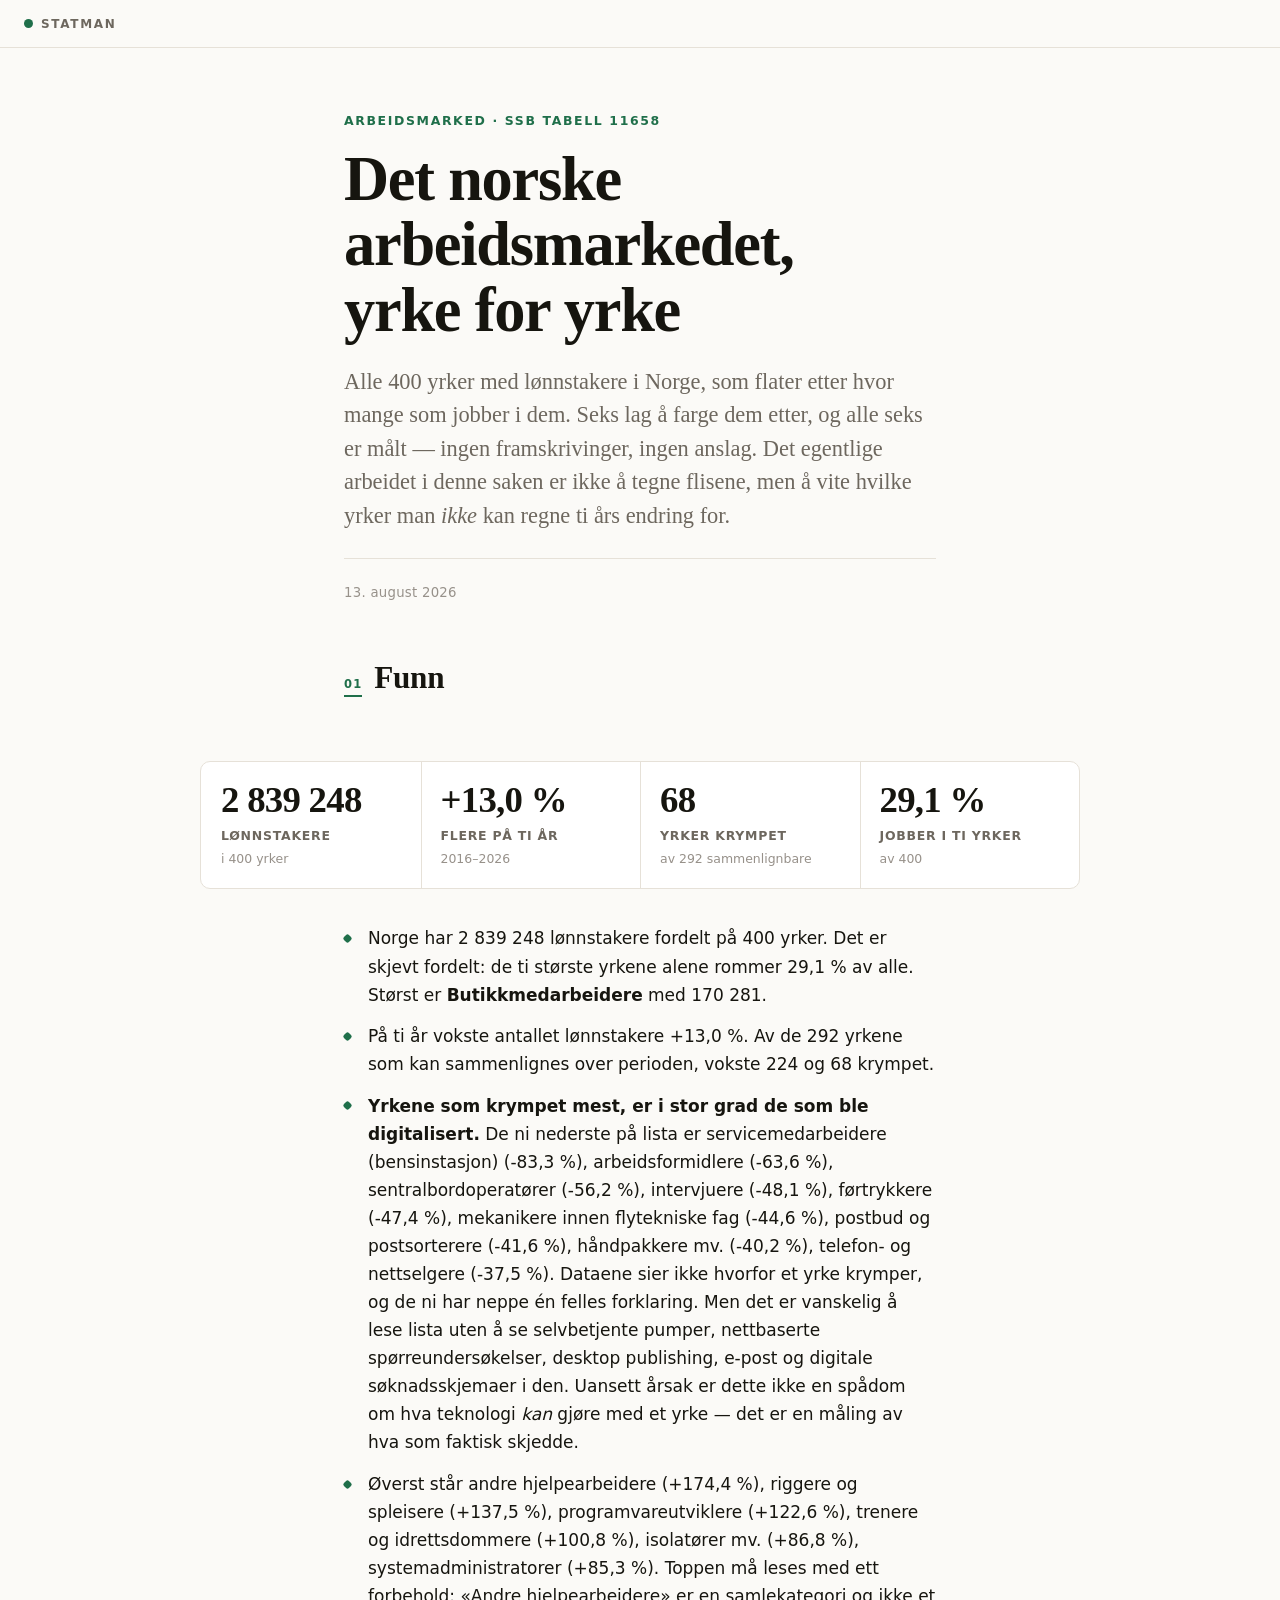
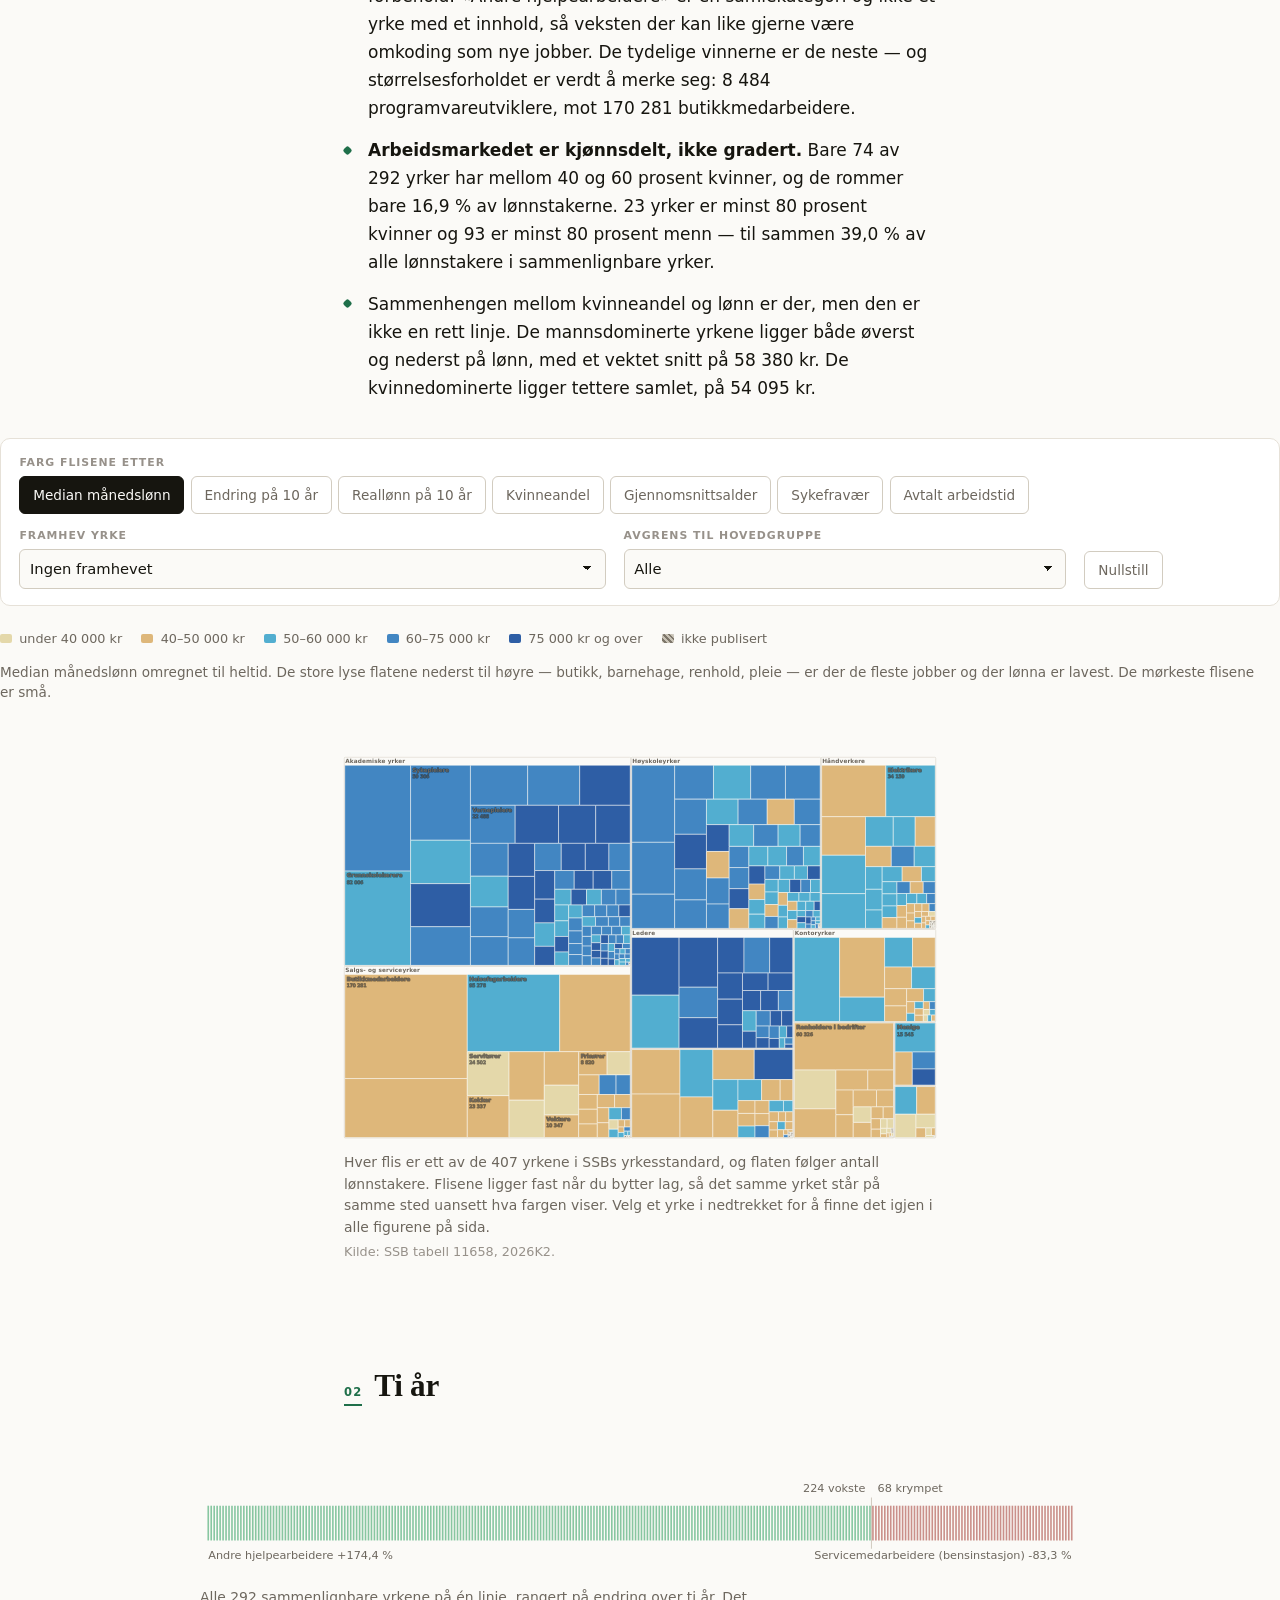
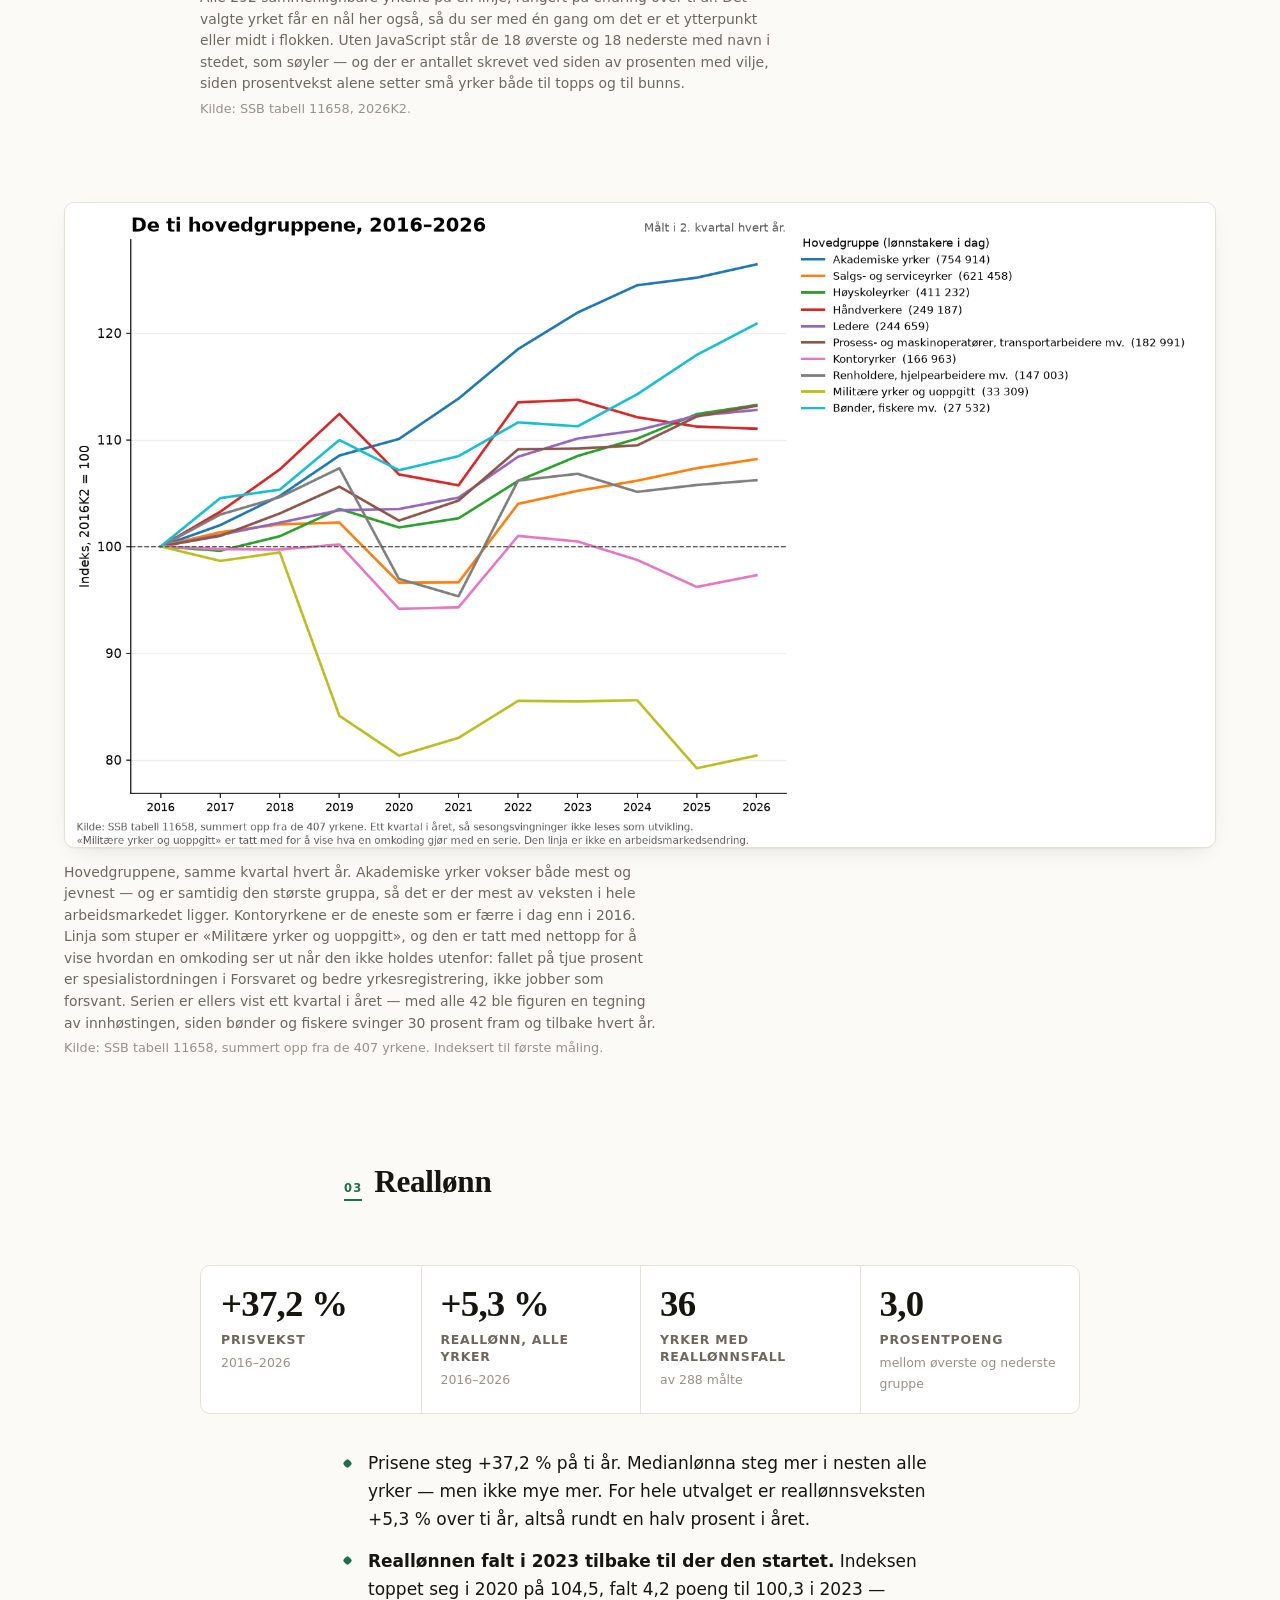
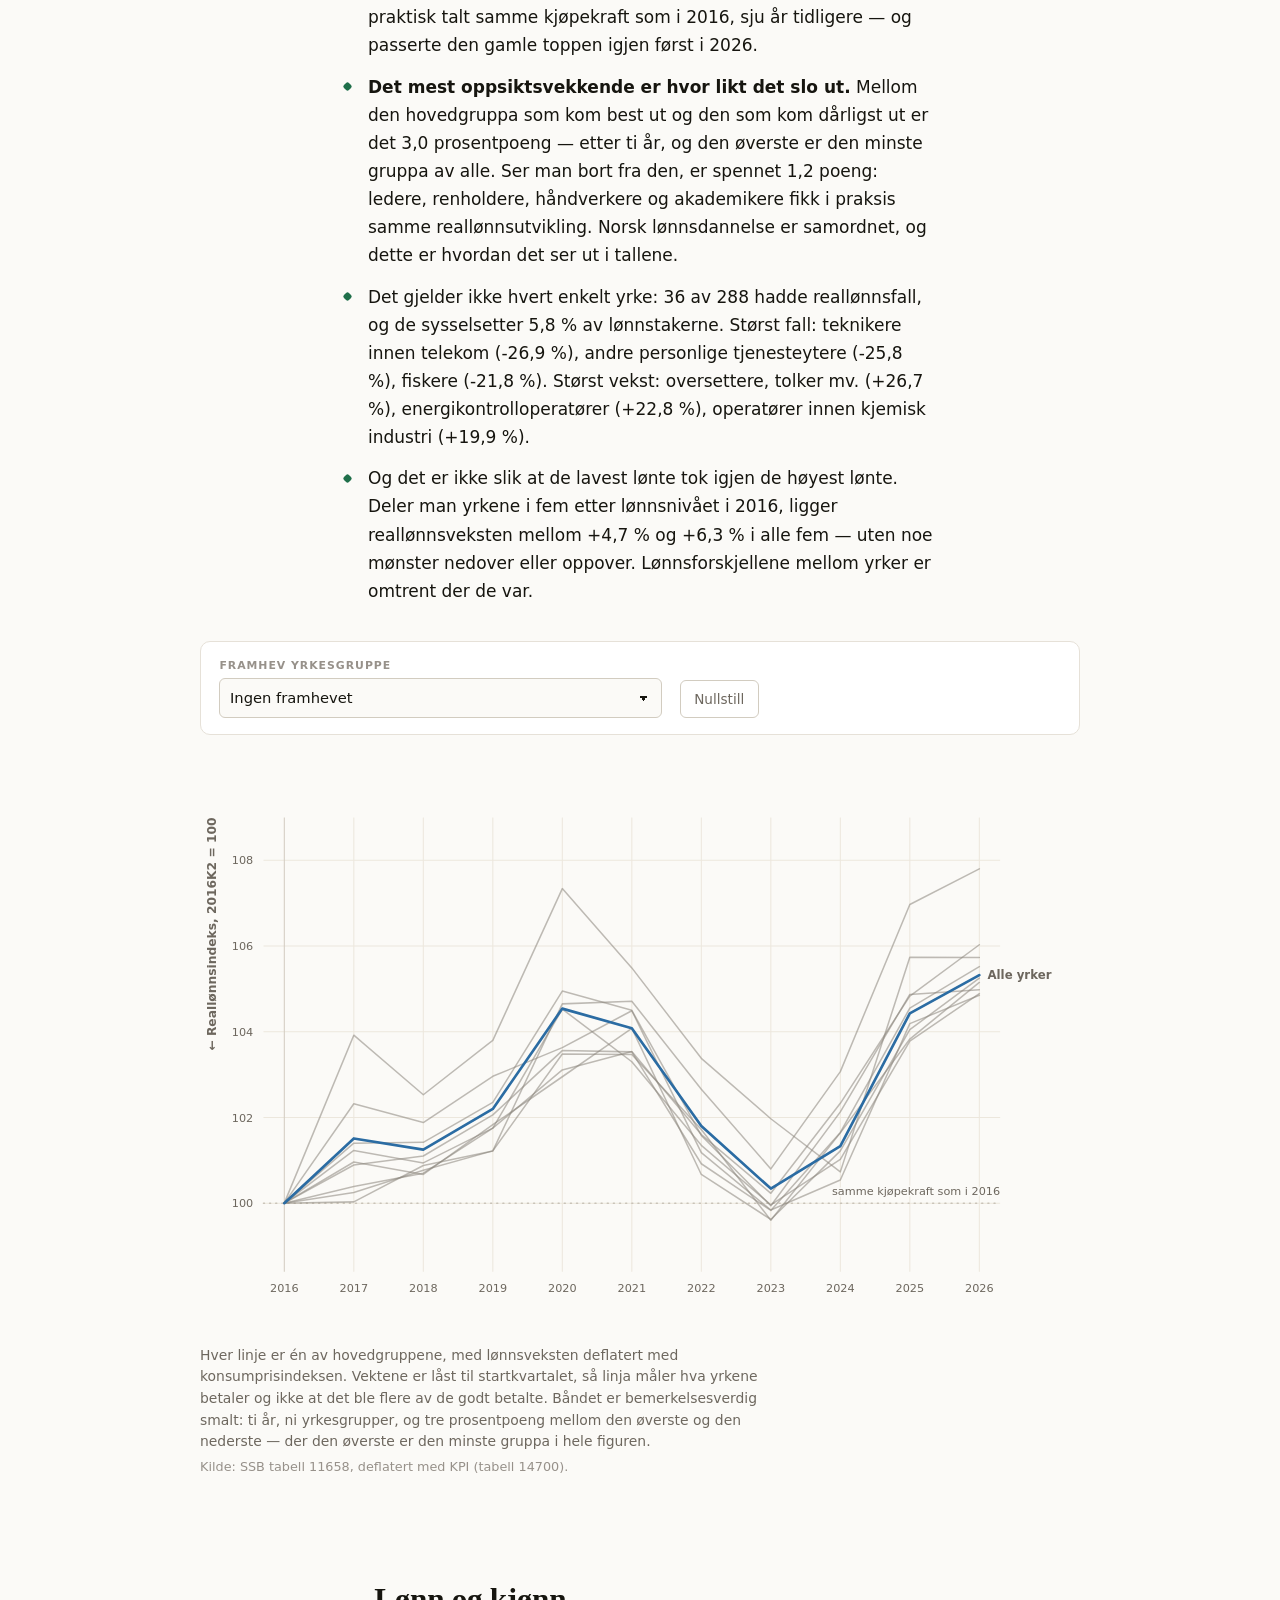
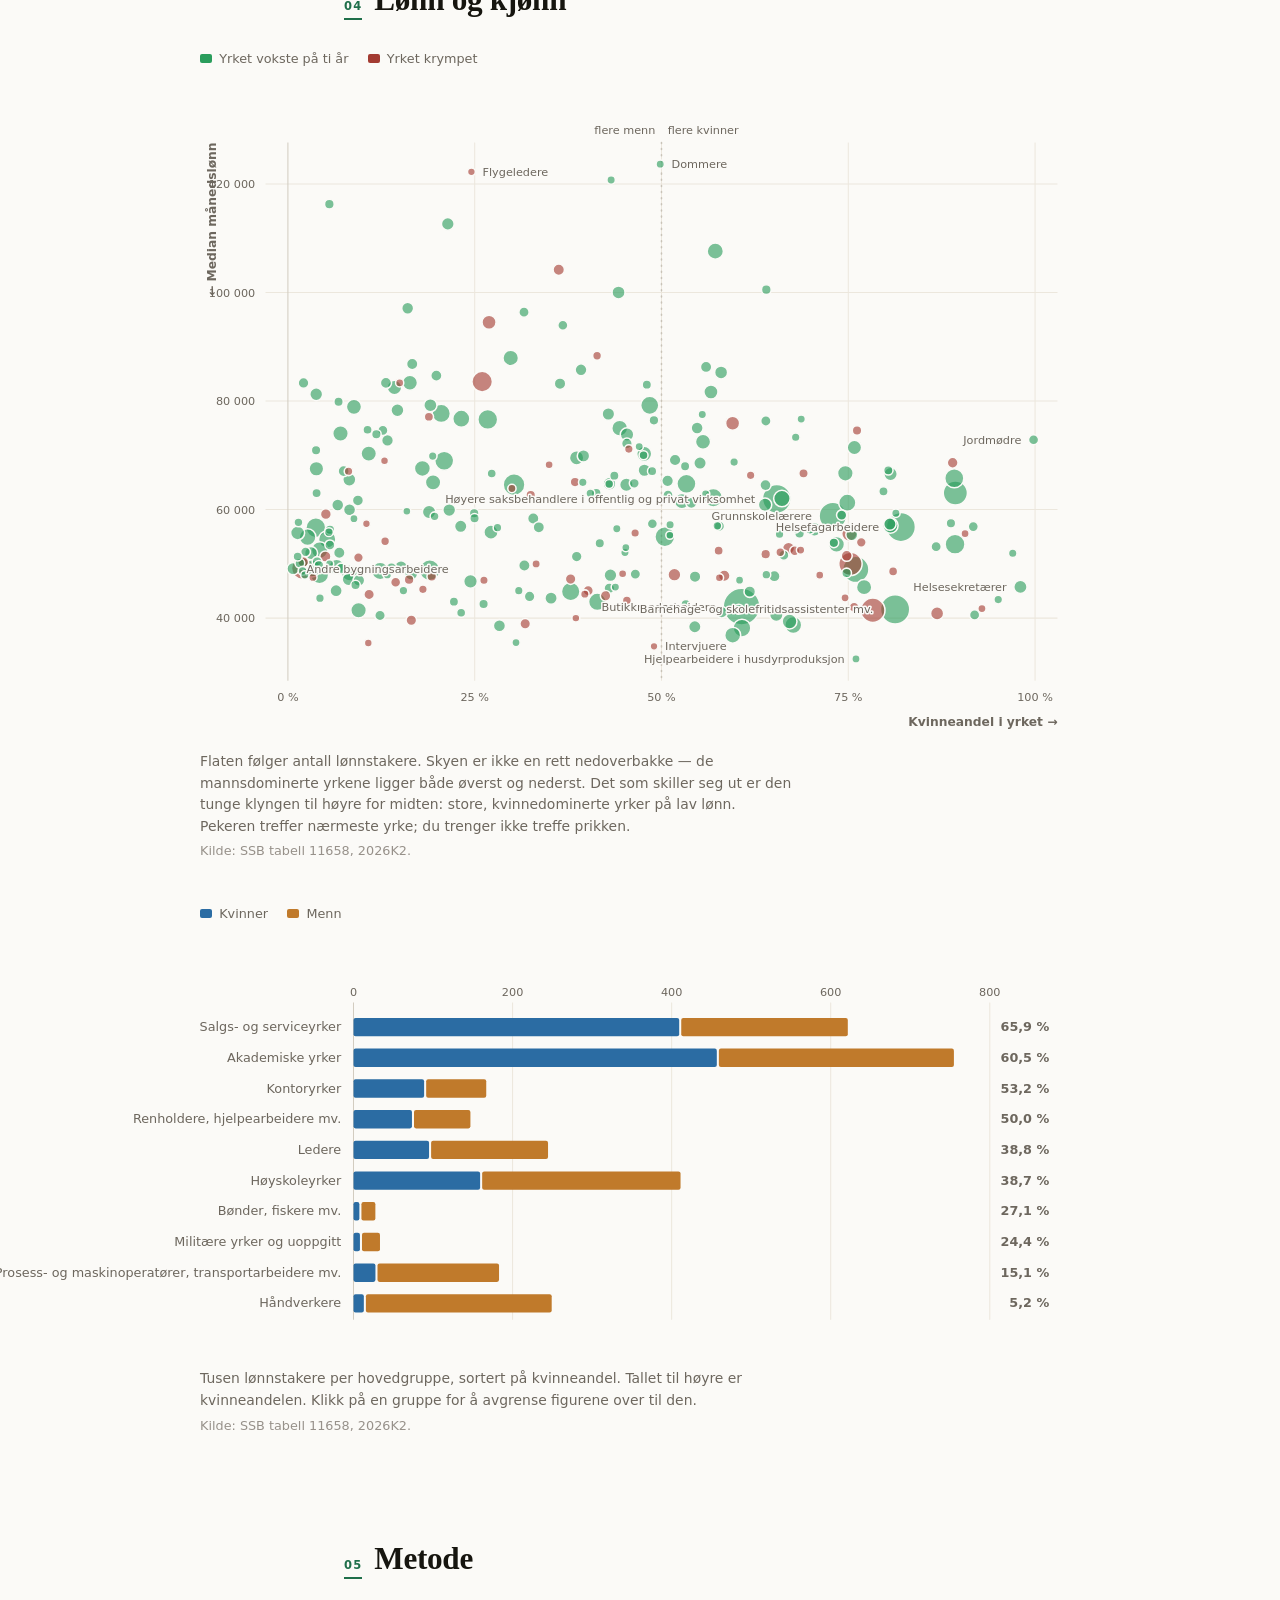
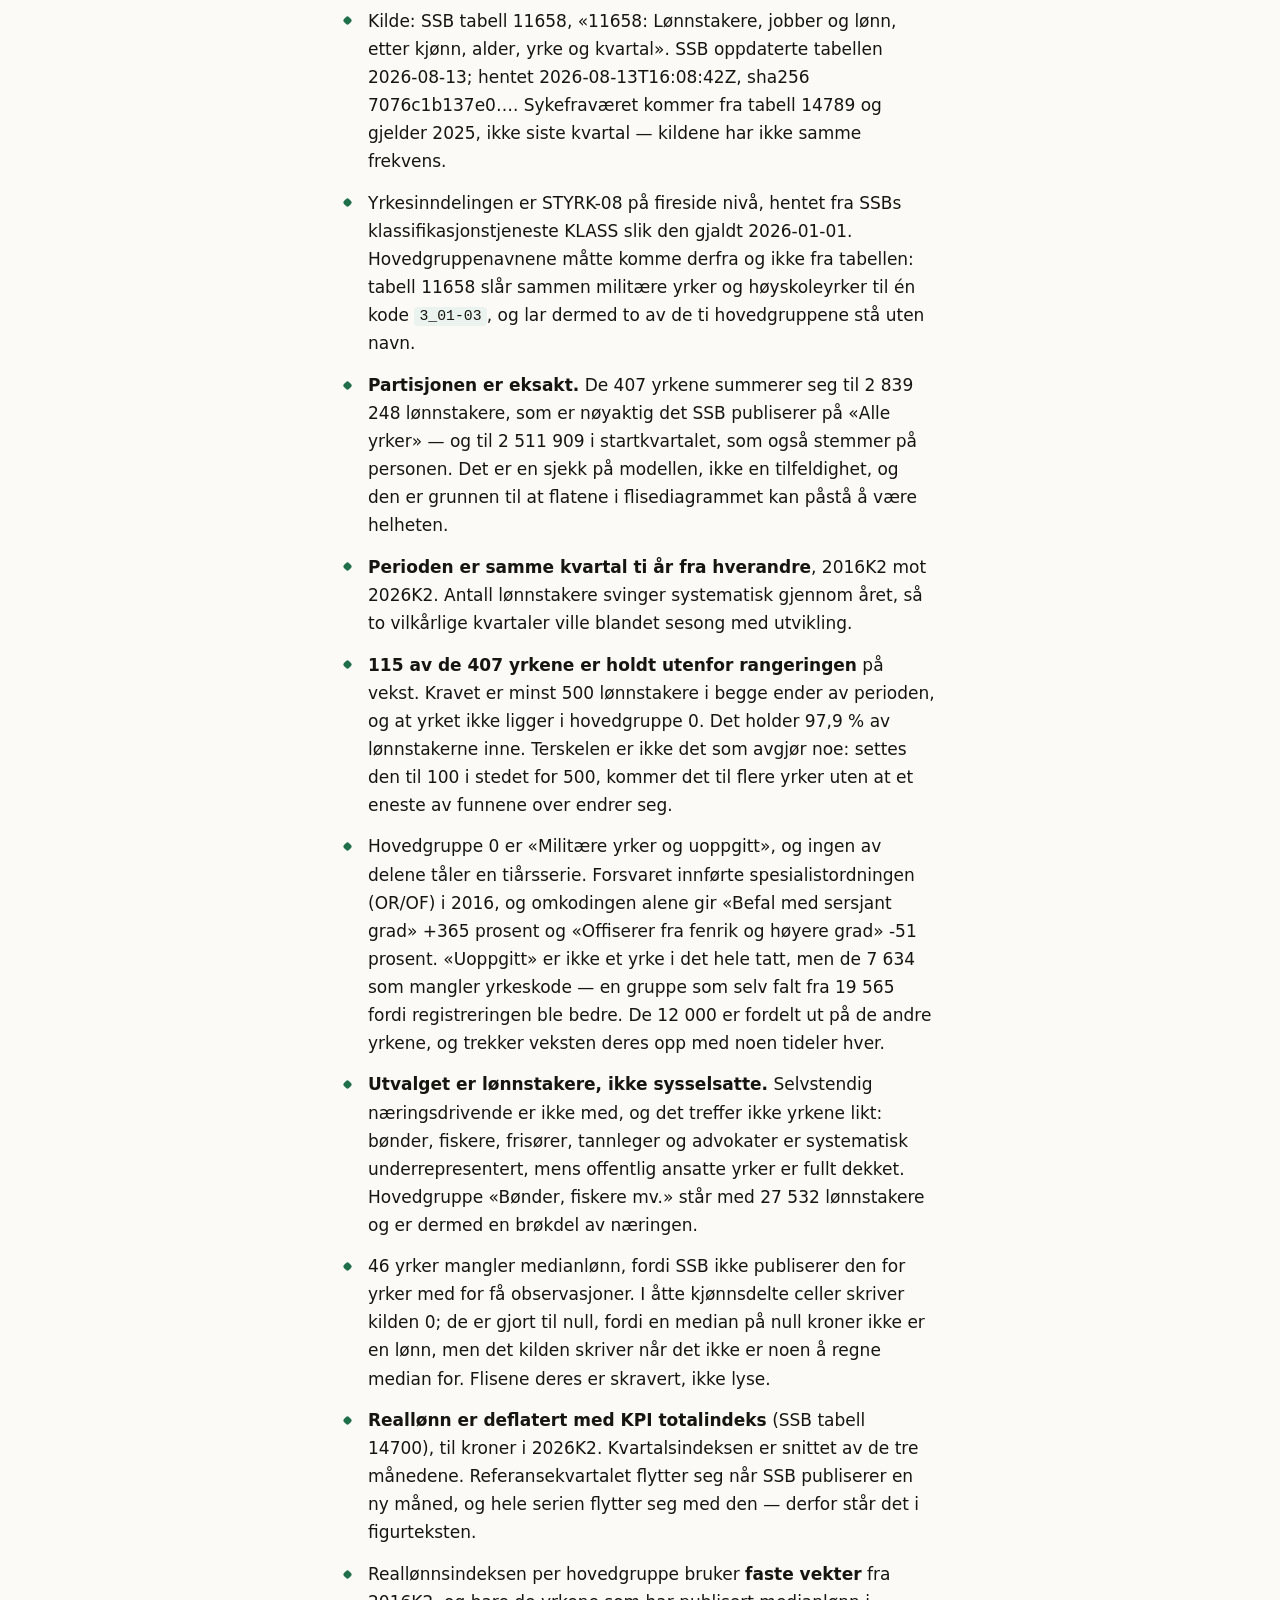
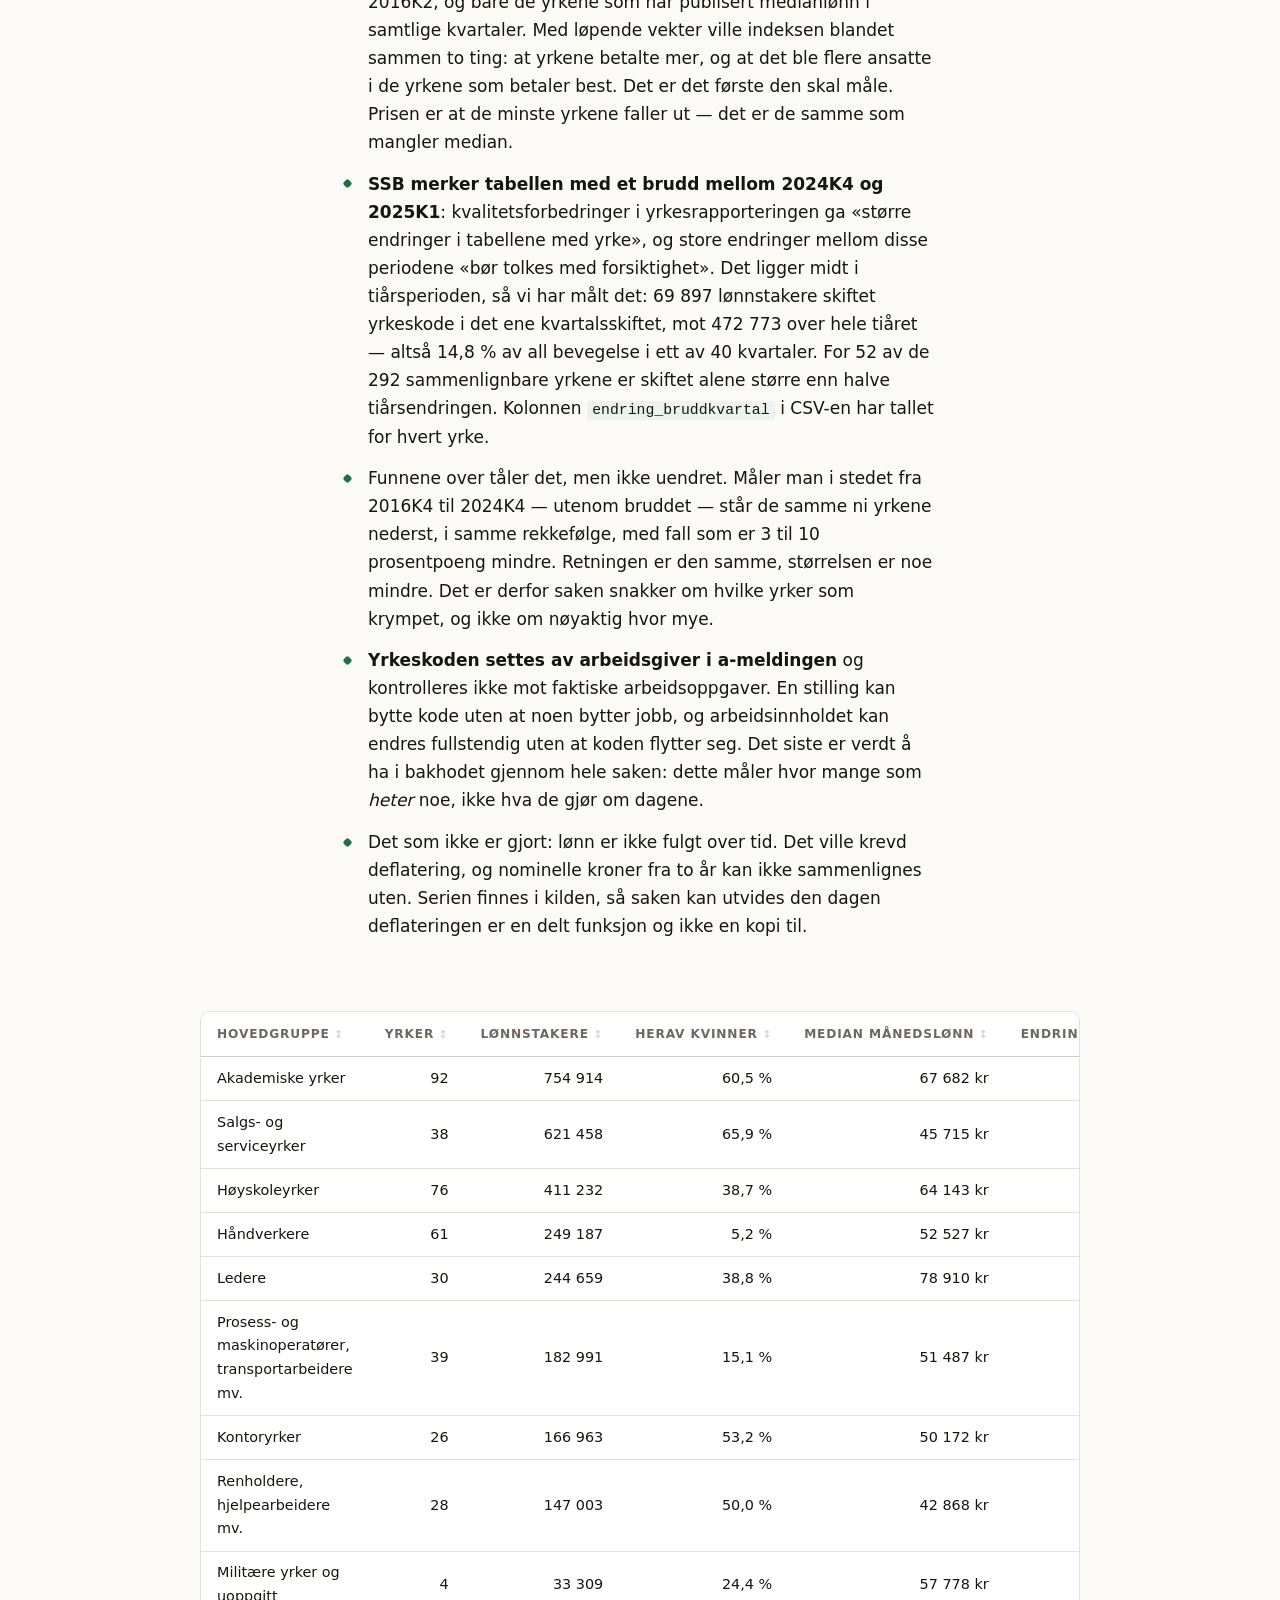
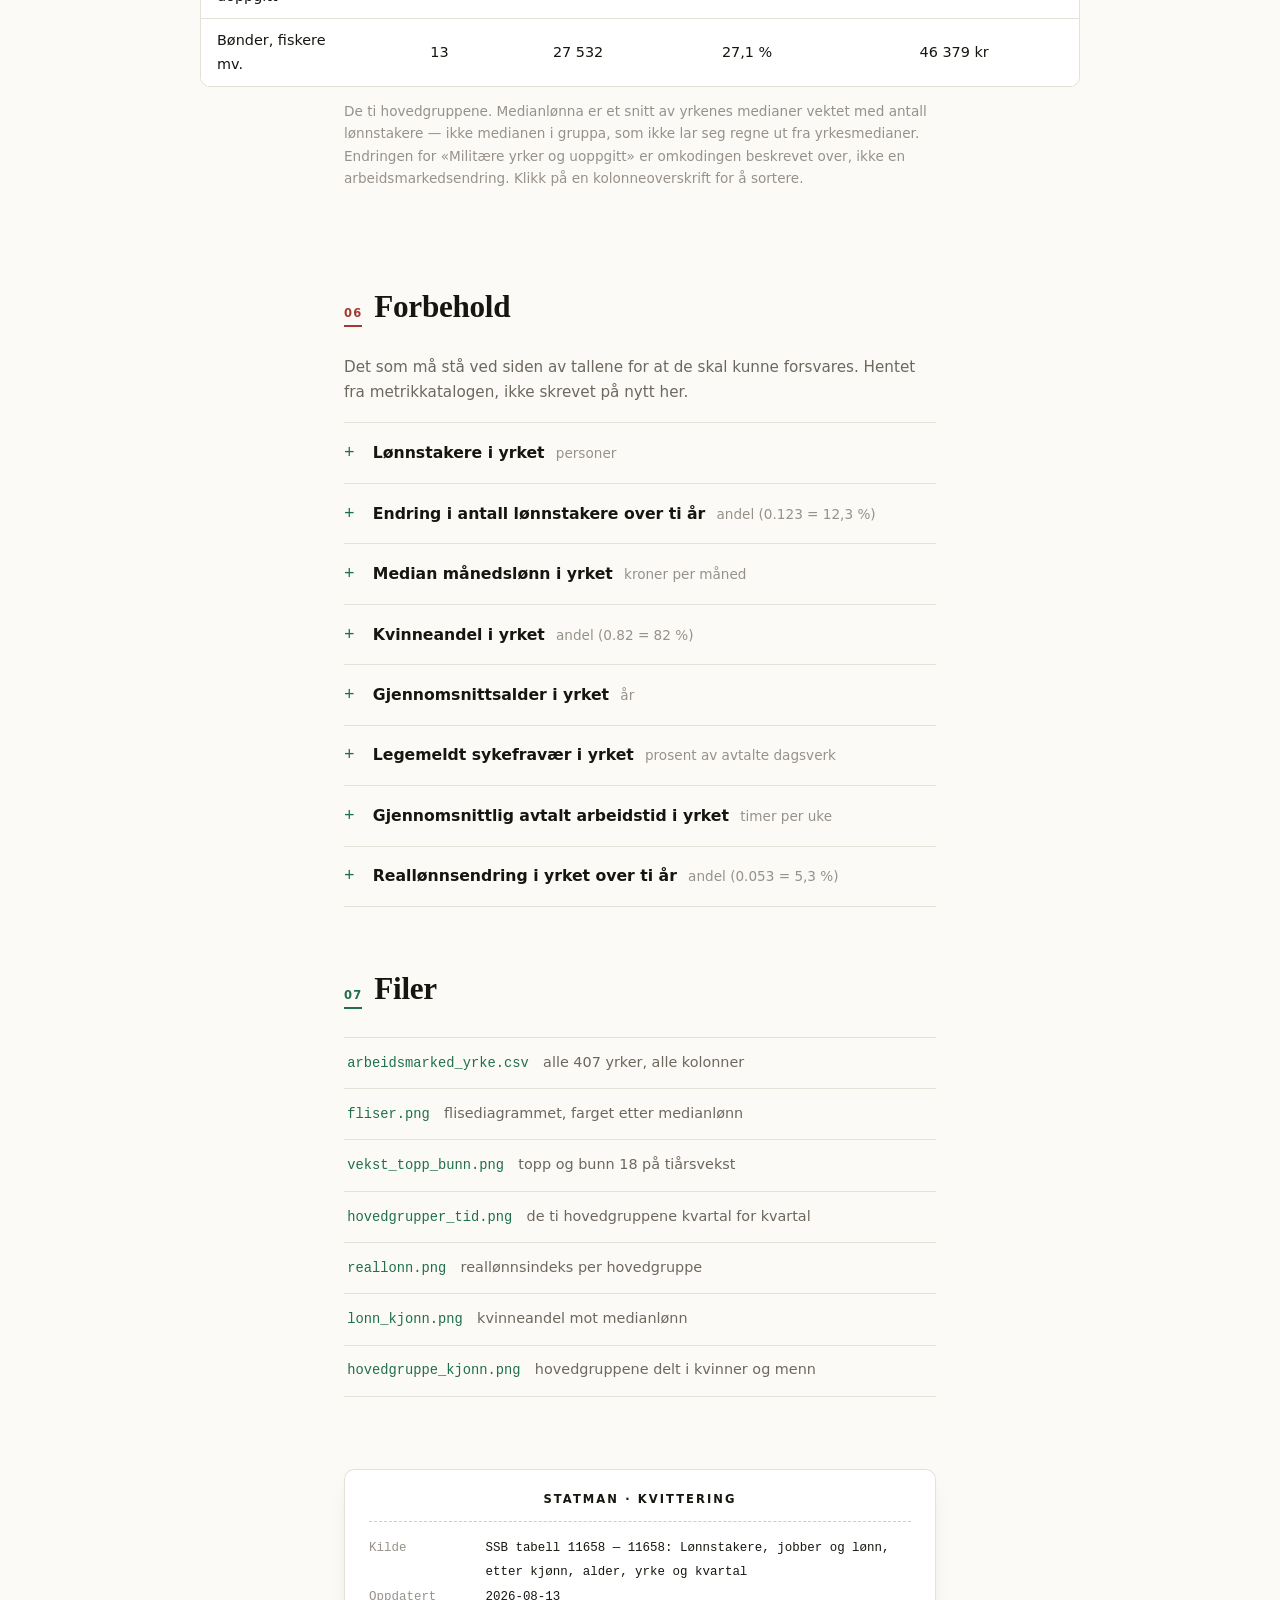
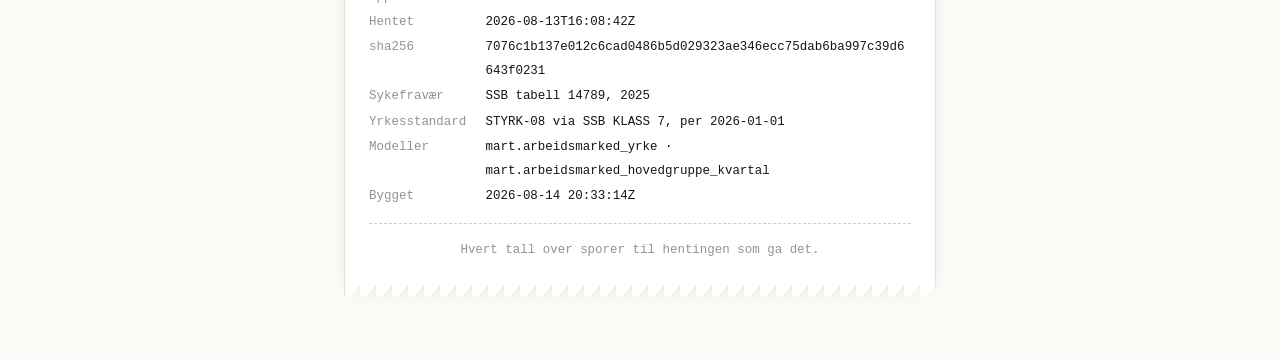
==== docs/arbeidsmarked_yrke/index.html @ ff5c8d3e "Reallønn per yrke: KPI-deflator, linjediagram og et sjuende fargelag Utvider arbeidsmarkedssaken med" ====
<!doctype html>
<html lang="nb">
<head>
<meta charset="utf-8">
<meta name="viewport" content="width=device-width, initial-scale=1">
<title>Det norske arbeidsmarkedet, yrke for yrke</title>
<meta name="description" content="Alle 400 yrker med lønnstakere i Norge, som flater etter hvor mange som jobber i dem. Seks lag å farge dem etter, og alle seks er målt — ingen framskrivinger, ingen anslag. Det egentlige arbeidet i denne saken er ikke å tegne flisene, men å vite hvilke yrker man *ikke* kan regne ti års endring for.">
<meta name="generator" content="statman">
<meta name="color-scheme" content="light dark">
<link rel="icon" href="data:image/svg+xml,%3Csvg%20xmlns='http://www.w3.org/2000/svg'%20viewBox='0%200%2032%2032'%3E%3Crect%20width='32'%20height='32'%20rx='7'%20fill='%231f6f4a'/%3E%3Crect%20x='8'%20y='17'%20width='4'%20height='8'%20fill='%23fbfaf7'/%3E%3Crect%20x='14'%20y='11'%20width='4'%20height='14'%20fill='%23fbfaf7'/%3E%3Crect%20x='20'%20y='7'%20width='4'%20height='18'%20fill='%23fbfaf7'/%3E%3C/svg%3E">
<style>
/* Statman — publiseringslaget.
   Redaksjonelt og stramt. Ett tekstspenn, én aksentfarge, mye luft.
   Lekenheten ligger i det som ikke er nødvendig for å lese: kvitteringen,
   nøkkeltallene som teller opp, figurene som glir inn. Aldri i noe som
   flytter på et tall eller skjuler et forbehold. */

:root {
  color-scheme: light dark;

  --papir: #fbfaf7;
  --flate: #ffffff;
  --blekk: #16150f;
  --dempet: #6d675e;
  --svak: #97918a;
  --strek: #e6e1d8;
  --strek-mork: #d2ccc0;
  --aksent: #1f6f4a;
  --aksent-flate: #eaf3ee;
  --fall: #a33b32;
  --skygge: 0 1px 2px rgb(22 21 15 / 0.04), 0 8px 24px -12px rgb(22 21 15 / 0.16);

  --serif: ui-serif, "Iowan Old Style", "Palatino Linotype", Palatino, Georgia, serif;
  --sans: ui-sans-serif, system-ui, -apple-system, "Segoe UI", Roboto, Helvetica, sans-serif;
  --mono: ui-monospace, "SF Mono", SFMono-Regular, "JetBrains Mono", Menlo, Consolas, monospace;

  --spenn: 37rem;
  --kant: 1.5rem;
  --runding: 10px;
}

@media (prefers-color-scheme: dark) {
  :root {
    --papir: #100f0d;
    --flate: #191814;
    --blekk: #eae6dd;
    --dempet: #9d968a;
    --svak: #7a7368;
    --strek: #2b2924;
    --strek-mork: #3a3730;
    --aksent: #6cc294;
    --aksent-flate: #16241d;
    --fall: #e08a80;
    --skygge: 0 1px 2px rgb(0 0 0 / 0.4), 0 8px 24px -12px rgb(0 0 0 / 0.7);
  }
}

*, *::before, *::after { box-sizing: border-box; }

html { -webkit-text-size-adjust: 100%; scroll-behavior: smooth; }
@media (prefers-reduced-motion: reduce) { html { scroll-behavior: auto; } }

body {
  margin: 0;
  background: var(--papir);
  color: var(--blekk);
  font-family: var(--sans);
  font-size: 1.0625rem;
  line-height: 1.65;
  font-synthesis-weight: none;
  -webkit-font-smoothing: antialiased;
  text-rendering: optimizeLegibility;
}

::selection { background: var(--aksent); color: var(--papir); }

a { color: inherit; text-decoration-color: var(--strek-mork); text-underline-offset: 3px; }
a:hover { text-decoration-color: var(--aksent); }

/* -------------------------------------------------------------- rammeverk */
.fremdrift {
  position: fixed; inset: 0 auto auto 0;
  height: 2px; width: 0;
  background: var(--aksent);
  z-index: 9;
  transition: width 80ms linear;
}
@media print { .fremdrift { display: none; } }

.ark {
  display: grid;
  grid-template-columns:
    [full-start] minmax(var(--kant), 1fr)
    [wide-start] minmax(0, 9rem)
    [text-start] min(var(--spenn), 100% - var(--kant) * 2) [text-end]
    minmax(0, 9rem) [wide-end]
    minmax(var(--kant), 1fr) [full-end];
  padding-bottom: 5rem;
  counter-reset: seksjon;
}
.ark > * { grid-column: text; }

/* Seksjonene arver kolonnene fra arket, så en figur eller en tabell inne i
   en seksjon kan bryte ut av tekstspennet. Uten subgrid ville hver seksjon
   vært en boks som klemte alt inn i teksten igjen. Faller pent tilbake:
   uten støtte blir alt stående i tekstspennet. */
@supports (grid-template-columns: subgrid) {
  .ark > section {
    grid-column: full;
    display: grid;
    grid-template-columns: subgrid;
  }
  .ark > section > * { grid-column: text; }
  .ark > section > .noekkeltall,
  .ark > section > .tabell-hylse,
  .ark > section > .figur.bred { grid-column: wide; }
  .ark > section > .figur.full { grid-column: full; }
}

/* ------------------------------------------------------------------- topp */
.merke {
  grid-column: full;
  display: flex; align-items: center; gap: 0.5rem;
  padding: 1.1rem var(--kant);
  font: 600 0.75rem/1 var(--sans);
  letter-spacing: 0.14em; text-transform: uppercase;
  color: var(--dempet);
  border-bottom: 1px solid var(--strek);
  margin-bottom: 4rem;
}
.merke a { text-decoration: none; }
.merke a:hover { color: var(--aksent); }
.merke .frø {
  width: 9px; height: 9px; border-radius: 50%;
  background: var(--aksent);
  box-shadow: 0 0 0 0 color-mix(in oklab, var(--aksent) 55%, transparent);
  animation: puls 3.2s ease-out infinite;
}
@keyframes puls {
  0%   { box-shadow: 0 0 0 0 color-mix(in oklab, var(--aksent) 55%, transparent); }
  70%  { box-shadow: 0 0 0 9px color-mix(in oklab, var(--aksent) 0%, transparent); }
  100% { box-shadow: 0 0 0 0 color-mix(in oklab, var(--aksent) 0%, transparent); }
}

.stikk {
  margin: 0 0 1rem;
  font: 600 0.78rem/1.4 var(--sans);
  letter-spacing: 0.13em; text-transform: uppercase;
  color: var(--aksent);
}

h1 {
  margin: 0;
  font-family: var(--serif);
  font-size: clamp(2.3rem, 1.3rem + 3.6vw, 3.9rem);
  font-weight: 600;
  line-height: 1.05;
  letter-spacing: -0.02em;
  text-wrap: balance;
}

.ingress {
  margin: 1.4rem 0 0;
  font-family: var(--serif);
  font-size: clamp(1.15rem, 1rem + 0.6vw, 1.4rem);
  line-height: 1.5;
  color: var(--dempet);
  text-wrap: pretty;
}

.datolinje {
  margin: 1.6rem 0 0;
  padding-top: 1.4rem;
  border-top: 1px solid var(--strek);
  font-size: 0.83rem;
  color: var(--svak);
  letter-spacing: 0.02em;
}

/* --------------------------------------------------------------- seksjoner */
section { margin-top: 3.5rem; }
section:first-of-type { margin-top: 3rem; }

h2 {
  counter-increment: seksjon;
  display: flex; align-items: baseline; gap: 0.75rem;
  margin: 0 0 1.4rem;
  font-family: var(--serif);
  font-size: clamp(1.5rem, 1.2rem + 1vw, 1.95rem);
  font-weight: 600;
  letter-spacing: -0.01em;
  scroll-margin-top: 2rem;
}
h2::before {
  content: counter(seksjon, decimal-leading-zero);
  flex: none;
  font: 600 0.72rem/1.9 var(--sans);
  letter-spacing: 0.1em;
  color: var(--aksent);
  border-bottom: 2px solid var(--aksent);
}

p { margin: 0 0 1.1rem; text-wrap: pretty; }
strong { font-weight: 650; }
code {
  font-family: var(--mono);
  font-size: 0.87em;
  background: var(--aksent-flate);
  padding: 0.1em 0.35em;
  border-radius: 4px;
}

/* --------------------------------------------------------------- funnliste */
.funn { margin: 0 0 1.4rem; padding: 0; list-style: none; }
.funn li {
  position: relative;
  padding: 0 0 0 1.5rem;
  margin-bottom: 0.85rem;
}
.funn li::before {
  content: "";
  position: absolute; left: 0; top: 0.62em;
  width: 7px; height: 7px;
  border-radius: 2px;
  background: var(--aksent);
  transform: rotate(45deg);
  transition: transform 220ms ease;
}
.funn li:hover::before { transform: rotate(135deg) scale(1.15); }

/* -------------------------------------------------------------- nøkkeltall */
.noekkeltall {
  display: grid;
  grid-template-columns: repeat(auto-fit, minmax(min(100%, 9.5rem), 1fr));
  margin: 2.2rem 0;
  background: var(--flate);
  border: 1px solid var(--strek);
  border-radius: var(--runding);
  overflow: hidden;
}
/* Skillelinjene ligger på cellene, ikke i mellomrommet mellom dem. Det
   koster negative marginer, men et rutenett som ikke går opp får da tomrom
   i kortfargen i stedet for en grå flekk. */
.noekkeltall div {
  padding: 1.15rem 1.25rem;
  margin: 0 -1px -1px 0;
  border-right: 1px solid var(--strek);
  border-bottom: 1px solid var(--strek);
}
.noekkeltall .tall {
  display: block;
  font-family: var(--serif);
  font-size: clamp(1.7rem, 1.4rem + 1.2vw, 2.3rem);
  font-weight: 600;
  line-height: 1.1;
  letter-spacing: -0.02em;
  font-variant-numeric: tabular-nums;
}
.noekkeltall .etikett {
  display: block;
  margin-top: 0.45rem;
  font-size: 0.78rem;
  line-height: 1.35;
  letter-spacing: 0.06em;
  text-transform: uppercase;
  color: var(--dempet);
}
.noekkeltall .merknad {
  display: block;
  margin-top: 0.3rem;
  font-size: 0.78rem;
  color: var(--svak);
}

/* ------------------------------------------------------------------ figurer */
.figur { margin: 2.6rem 0; }
.figur.full { max-width: 72rem; margin-inline: auto; }
.figur a { display: block; text-decoration: none; }
.figur img {
  display: block; width: 100%; height: auto;
  border: 1px solid var(--strek);
  border-radius: var(--runding);
  background: #fff;
  box-shadow: var(--skygge);
  transition: transform 260ms cubic-bezier(.2,.7,.3,1), box-shadow 260ms ease;
}
.figur a:hover img { transform: translateY(-3px); box-shadow: 0 1px 2px rgb(22 21 15 / .05), 0 20px 44px -20px rgb(22 21 15 / .3); }
.figur figcaption {
  margin-top: 0.85rem;
  font-size: 0.87rem;
  line-height: 1.55;
  color: var(--dempet);
  max-width: var(--spenn);
}
.figur .kilde { display: block; margin-top: 0.25rem; color: var(--svak); font-size: 0.8rem; }

/* Glir inn ved scroll. Slås av av .rolig, som JS setter når brukeren har
   bedt om mindre bevegelse. */
body:not(.rolig) .avslor {
  opacity: 0;
  transform: translateY(14px);
}
body:not(.rolig) .avslor.synlig {
  opacity: 1;
  transform: none;
  transition: opacity 620ms ease, transform 620ms cubic-bezier(.2,.7,.3,1);
}

/* ------------------------------------------------------------------ tabeller */
.tabell-hylse {
  margin: 2.2rem 0;
  overflow-x: auto;
  border: 1px solid var(--strek);
  border-radius: var(--runding);
  background: var(--flate);
}
table { width: 100%; border-collapse: collapse; font-size: 0.9rem; }
thead th {
  position: sticky; top: 0;
  background: var(--flate);
  border-bottom: 1px solid var(--strek-mork);
  padding: 0.75rem 1rem;
  text-align: left;
  font-weight: 600;
  font-size: 0.76rem;
  letter-spacing: 0.07em;
  text-transform: uppercase;
  color: var(--dempet);
  white-space: nowrap;
}
th.h {
  cursor: pointer;
  user-select: none;
  transition: color 160ms ease;
}
th.h:hover { color: var(--aksent); }
th.h::after {
  content: "↕";
  margin-left: 0.4em;
  opacity: 0.28;
  font-size: 0.9em;
}
th.h[data-vei="opp"]::after   { content: "↑"; opacity: 1; color: var(--aksent); }
th.h[data-vei="ned"]::after   { content: "↓"; opacity: 1; color: var(--aksent); }
tbody td {
  padding: 0.6rem 1rem;
  border-top: 1px solid var(--strek);
  font-variant-numeric: tabular-nums;
}
tbody tr { transition: background 140ms ease; }
tbody tr:hover { background: var(--aksent-flate); }
td.right, th.right { text-align: right; }
.tabell-tekst { margin: -1.4rem 0 2.2rem; font-size: 0.85rem; color: var(--svak); }

/* ----------------------------------------------------------------- forbehold */
.forbehold h2::before { color: var(--fall); border-color: var(--fall); }
.forbehold p.hvorfor { color: var(--dempet); font-size: 0.95rem; }
details {
  border-top: 1px solid var(--strek);
  padding: 0.15rem 0;
}
details:last-of-type { border-bottom: 1px solid var(--strek); }
summary {
  display: flex; align-items: baseline; gap: 0.7rem;
  padding: 0.9rem 0;
  cursor: pointer;
  list-style: none;
  font-weight: 600;
  font-size: 0.98rem;
}
summary::-webkit-details-marker { display: none; }
summary::before {
  content: "+";
  flex: none;
  width: 1.1rem;
  font: 400 1.1rem/1 var(--mono);
  color: var(--aksent);
  transition: transform 220ms cubic-bezier(.2,.7,.3,1);
}
details[open] summary::before { transform: rotate(45deg); }
summary .enhet { font-weight: 400; color: var(--svak); font-size: 0.85rem; }
summary:hover { color: var(--aksent); }
details ul { margin: 0 0 1.1rem; padding-left: 1.85rem; }
details li { margin-bottom: 0.5rem; font-size: 0.94rem; color: var(--dempet); }
details li.brudd::marker { color: var(--fall); }
details .kilde-linje {
  margin: 0 0 0.8rem 1.85rem;
  font-size: 0.82rem;
  color: var(--svak);
}

/* --------------------------------------------------------------------- filer */
.filer { margin: 0; padding: 0; list-style: none; }
.filer li { border-top: 1px solid var(--strek); }
.filer li:last-child { border-bottom: 1px solid var(--strek); }
.filer a {
  display: flex; flex-wrap: wrap; align-items: baseline; gap: 0.2rem 0.9rem;
  padding: 0.8rem 0.2rem;
  text-decoration: none;
  transition: padding-left 200ms cubic-bezier(.2,.7,.3,1), background 160ms ease;
}
.filer a:hover { padding-left: 0.7rem; background: var(--aksent-flate); }
.filer .navn { font-family: var(--mono); font-size: 0.86rem; color: var(--aksent); }
.filer .om { color: var(--dempet); font-size: 0.9rem; }

/* --------------------------------------------------------------- kvitteringen */
/* Proveniensen satt som en kassalapp. Den er der fordi det er det systemet
   gjør best: et publisert tall skal kunne spores tilbake til hentingen som
   ga det, også av noen som bare har denne sida. */
.kvittering {
  --pad: 1.5rem;
  position: relative;
  margin: 4.5rem 0 0;
  padding: var(--pad);
  background: var(--flate);
  border: 1px solid var(--strek);
  border-bottom: 0;
  border-radius: var(--runding) var(--runding) 0 0;
  box-shadow: var(--skygge);
  font-family: var(--mono);
  font-size: 0.78rem;
  line-height: 1.9;
  color: var(--dempet);
}
.kvittering::after {
  content: "";
  position: absolute; left: -1px; right: -1px; bottom: -11px;
  height: 12px;
  background: var(--flate);
  border-inline: 1px solid var(--strek);
  -webkit-mask: linear-gradient(-45deg, #0000 8px, #000 0) 0 0 / 16px 100% repeat-x;
          mask: linear-gradient(-45deg, #0000 8px, #000 0) 0 0 / 16px 100% repeat-x;
}
.kvittering h2 {
  display: block;
  margin: 0 0 1rem;
  font: 600 0.72rem/1 var(--sans);
  letter-spacing: 0.18em;
  text-transform: uppercase;
  color: var(--blekk);
  text-align: center;
}
.kvittering h2::before { content: none; }
.kvittering hr {
  border: 0;
  border-top: 1px dashed var(--strek-mork);
  margin: 0.9rem 0;
}
.kvittering dl {
  display: grid;
  grid-template-columns: minmax(6rem, auto) 1fr;
  gap: 0.1rem 1.2rem;
  margin: 0;
}
@media (max-width: 32rem) {
  .kvittering dl { grid-template-columns: 1fr; }
  .kvittering dt { margin-top: 0.6rem; }
}
.kvittering dt { color: var(--svak); white-space: nowrap; }
.kvittering dd { margin: 0; overflow-wrap: anywhere; color: var(--blekk); }
.kvittering .bunn { margin: 0.9rem 0 0; text-align: center; color: var(--svak); }

/* ------------------------------------------------------------------- arkivet */
.arkiv { list-style: none; margin: 2rem 0 0; padding: 0; }
.arkiv li { border-top: 1px solid var(--strek); }
.arkiv li:last-child { border-bottom: 1px solid var(--strek); }
.arkiv a {
  display: block;
  padding: 1.9rem 0.2rem;
  text-decoration: none;
  transition: padding-left 260ms cubic-bezier(.2,.7,.3,1), background 180ms ease;
}
.arkiv a:hover { padding-left: 0.9rem; background: var(--aksent-flate); }
.arkiv .stikk { margin-bottom: 0.5rem; font-size: 0.7rem; }
.arkiv h2 {
  display: block;
  margin: 0 0 0.5rem;
  font-size: clamp(1.35rem, 1.15rem + 0.8vw, 1.7rem);
}
.arkiv h2::before { content: none; }
.arkiv p { margin: 0; color: var(--dempet); font-size: 0.96rem; }
.arkiv time { display: block; margin-top: 0.7rem; font-size: 0.78rem; color: var(--svak); font-variant-numeric: tabular-nums; }
.tomt { color: var(--svak); font-style: italic; }

/* --------------------------------------------------------------------- print */
@media print {
  body { background: #fff; font-size: 10.5pt; }
  .merke, .fremdrift { display: none; }
  .figur img { box-shadow: none; }
  details { break-inside: avoid; }
  details:not([open]) > *:not(summary) { display: block !important; }
  .kvittering { box-shadow: none; break-inside: avoid; }
  a { text-decoration: none; }
}
/* Statman — figurer som tegnes i sida.

   Fargene her er datakodning, ikke merkevare. --aksent er fortsatt grønn og
   brukes til lenker og seksjonsnummer; --vekst er en annen grønn, valgt fordi
   den skal kunne skilles fra --fall av en leser som ikke ser rødt.

   Verdiene er kjørt gjennom fargeblindhetssjekken (Machado-Oliveira-Fernandes,
   ΔE i OKLab×100) mot papirflaten i hver modus. Mørk modus er *valgt*, ikke en
   lysning av lysmodus — å bare lysne verdiene feilet tre av seks sjekker.

     lys   vekst/fall   ΔE 11,2 (deutan)      mørk   ΔE 13,2 (deutan)
     lys   kat1/kat2    ΔE 21,1 (protan)      mørk   ΔE 21,0 (protan)

   Bytter du en av dem, kjør sjekken på nytt. Ikke se på dem. */
:root {
  --vekst: #2a9d5c;
  --fall: #a33b32;
  --kat1: #2b6ca3;
  --kat2: #c07a2b;
  --kat3: #6a4f9c;
  --kat4: #1c7e86;
  --noytral: #8b857c;
  --rutenett: #ece7dd;
  --dis: #c9c3b8;
}
@media (prefers-color-scheme: dark) {
  :root {
    --vekst: #46ab7d;
    --fall: #b34437;
    --kat1: #4f9bd4;
    --kat2: #bf863a;
    --kat3: #9b83c9;
    --kat4: #3f9aa2;
    --noytral: #7d766b;
    --rutenett: #242219;
    --dis: #413d35;
  }
}

/* De ordnede skalaene.

   Forskjellen fra rollene over er ikke at de er flere, men at rekkefølgen
   bærer mening. Da holder det ikke at nabotrinnene *kan* skilles — de må
   kunne skilles i riktig rekkefølge. Derfor er --skala monoton i lyshet:
   en skala som stiger i lyshet stiger også i lyshet for enhver som ser
   farger annerledes, uansett hva som skjer med fargetonen.

   --avvik divergerer, og kan ikke være monoton — den har en midte. Den er
   derfor forankret i blått og oransje og ikke i grønt og rødt. Det var et
   målt valg: en rød/grønn divergerende skala med samme lyshetsprofil endte
   på ΔE 3,6 mellom ytterpunktene for deuteranopi, altså praktisk talt
   usynlig forskjell mellom «falt mest» og «vokste mest». Blå/oransje gir
   20,5 i det samme oppsettet.

     skala  lys   nabotrinn ΔE ≥ 8,3    ender 40,6    monoton lyshet
     skala  mørk  nabotrinn ΔE ≥ 10,2   ender 43,2    monoton lyshet
     avvik  lys   trinn 2 mot 4 ΔE 12,4  ender 20,5
     avvik  mørk  trinn 2 mot 4 ΔE 14,2  ender 23,2

   Alle tall er verste utfall over deutan, protan og tritan, i OKLab×100
   etter Machado-Oliveira-Fernandes, som resten av fila. Bytter du en av
   dem, kjør sjekken på nytt. Ikke se på dem. */
:root {
  --skala1: #e4d8aa;
  --skala2: #deb77a;
  --skala3: #52aed0;
  --skala4: #4286c2;
  --skala5: #2e5ea5;

  --avvik1: #b06f2d;
  --avvik2: #d8ae89;
  --avvik3: #e2ded7;
  --avvik4: #8bb6df;
  --avvik5: #3a77b8;

  /* Ikke en verdi, men fraværet av en.

     Denne kan ikke løses med farge. En nøytral grå som ikke selv ser ut som
     et datapunkt havner uunngåelig nær midten av en divergerende skala —
     målt ΔE 1,9 mot --avvik3 i første forsøk, altså samme farge. Derfor
     bærer skravuren skillet: --mangler-strek ligger 24,7 fra flaten sin, og
     et mønster er noe annet enn en farge også for den som ser figuren i
     gråtoner. */
  --mangler: #c8c2b5;
  --mangler-strek: #7d766a;
}
@media (prefers-color-scheme: dark) {
  :root {
    --skala1: #274168;
    --skala2: #226094;
    --skala3: #0086af;
    --skala4: #b69842;
    --skala5: #d0be79;

    --avvik1: #a56217;
    --avvik2: #b98f67;
    --avvik3: #bebab2;
    --avvik4: #73a0cb;
    --avvik5: #3c7dc2;

    --mangler: #3a352d;
    --mangler-strek: #7a7266;
  }
}

/* Panelet og tegnforklaringen settes inn av skriptet, som søsken til figuren.
   Uten dette ville de klemt seg inn i tekstspennet mens figuren står bredt. */
@supports (grid-template-columns: subgrid) {
  .ark > section > .graf-styring.bred,
  .ark > section > .graf-lagtekst.bred,
  .ark > section > .graf-tegn.bred { grid-column: wide; }
  .ark > section > .graf-styring.full,
  .ark > section > .graf-lagtekst.full,
  .ark > section > .graf-tegn.full { grid-column: full; }
}

/* ------------------------------------------------------------- styrepanel */
.graf-styring {
  display: flex; flex-wrap: wrap; align-items: flex-end; gap: 0.9rem 1.1rem;
  margin: 0 0 1.4rem;
  padding: 1rem 1.15rem;
  background: var(--flate);
  border: 1px solid var(--strek);
  border-radius: var(--runding);
}
.graf-styring label {
  display: block;
  font: 600 0.68rem/1.4 var(--sans);
  letter-spacing: 0.09em; text-transform: uppercase;
  color: var(--svak);
  margin-bottom: 0.35rem;
}
.graf-styring select {
  font: inherit; font-size: 0.92rem;
  padding: 0.42rem 2rem 0.42rem 0.6rem;
  color: var(--blekk);
  background: var(--papir);
  border: 1px solid var(--strek-mork);
  border-radius: 6px;
  min-width: 13rem;
  appearance: none; cursor: pointer;
  background-image:
    linear-gradient(45deg, transparent 50%, currentColor 50%),
    linear-gradient(135deg, currentColor 50%, transparent 50%);
  background-position: right 1.05rem center, right 0.8rem center;
  background-size: 5px 5px, 5px 5px;
  background-repeat: no-repeat;
}
.graf-styring select:focus-visible { outline: 2px solid var(--aksent); outline-offset: 1px; }
.graf-styring button {
  font: inherit; font-size: 0.85rem;
  padding: 0.42rem 0.85rem;
  cursor: pointer;
  color: var(--dempet);
  background: transparent;
  border: 1px solid var(--strek-mork);
  border-radius: 6px;
}
.graf-styring button:hover { color: var(--aksent); border-color: var(--aksent); }

/* ---------------------------------------------------------------- figuren */
.figur.graf .graf-flate { position: relative; }
.figur.graf img {
  display: block; width: 100%; height: auto;
  border: 1px solid var(--strek);
  border-radius: var(--runding);
  background: #fff;
  box-shadow: var(--skygge);
}
/* Når skriptet har tegnet, er PNG-en byttet ut og rammen hører til SVG-en
   i stedet — den skal ikke ha kortbakgrunn, for den *er* sida. */
.figur.graf.tegnet .graf-flate { border: 0; box-shadow: none; background: none; }
.figur.graf svg { display: block; width: 100%; height: auto; overflow: visible; }
.figur.graf svg text { font-family: var(--sans); fill: var(--dempet); }

.rute { stroke: var(--rutenett); stroke-width: 1; }
.null-linje { stroke: var(--strek-mork); stroke-width: 1; }
.merketall { font-size: 11px; fill: var(--svak); font-variant-numeric: tabular-nums; }
.aksetittel { font-size: 12px; fill: var(--dempet); font-weight: 600; }
.radnavn { font-size: 12.5px; fill: var(--blekk); }
.radtall { font-size: 12.5px; font-weight: 650; fill: var(--blekk); font-variant-numeric: tabular-nums; }

.etikett {
  font-size: 11.5px; font-weight: 600; fill: var(--blekk);
  paint-order: stroke; stroke: var(--papir); stroke-width: 3.5px; stroke-linejoin: round;
}
.svak-etikett {
  font-size: 11px; fill: var(--svak);
  paint-order: stroke; stroke: var(--papir); stroke-width: 3px; stroke-linejoin: round;
}

.merke, .tikk, .bolk, .linje { transition: opacity 180ms ease; }
.dempet .merke:not(.valgt):not(.i-gruppe) { opacity: 0.18; }
.dempet .tikk:not(.valgt):not(.i-gruppe) { opacity: 0.28; }
/* Linjer dempes mindre enn prikker: en linje som forsvinner helt tar med
   seg formen leseren sammenligner den valgte mot. */
.dempet .linje:not(.valgt):not(.i-gruppe) { opacity: 0.35; }
.valgt-ring { fill: none; stroke: var(--blekk); stroke-width: 2; }

/* ------------------------------------------------------------ flisediagram */
/* Flisene er sitt eget lag: de er ikke merker på en akse, de *er* flaten.
   Kantstreken går i papirfargen og ikke i en strekfarge, så rutenettet
   mellom flisene leses som mellomrom framfor som enda en datastrek. */
.flis { stroke: var(--papir); stroke-width: 1; transition: opacity 180ms ease; }
.flis-flate:hover { cursor: pointer; }
.dempet .flis:not(.valgt):not(.i-gruppe) { opacity: 0.25; }
.flis-ramme { fill: none; stroke: var(--strek-mork); stroke-width: 1; }
.flis-valgt { fill: none; stroke: var(--blekk); stroke-width: 2.5; }

/* Navnet står bare i flisene som har plass til det. Resten har boblen, og
   den valgte flisa får navnet sitt uansett hvor liten den er. */
/* Hvit tekst på flisen, med en tynn mørk kontur under. Konturen er der
   fordi flisene spenner fra nesten hvitt til mørkeblått i samme figur —
   uten den forsvinner navnet på de lyseste. */
.flis-navn {
  font-size: 11px; font-weight: 600; fill: #fff;
  pointer-events: none;
  paint-order: stroke; stroke: rgba(0, 0, 0, 0.45);
  stroke-width: 2px; stroke-linejoin: round;
}
.flis-tall {
  font-size: 9.5px; fill: #fff; fill-opacity: 0.85;
  pointer-events: none;
  paint-order: stroke; stroke: rgba(0, 0, 0, 0.45);
  stroke-width: 2px; stroke-linejoin: round;
  font-variant-numeric: tabular-nums;
}
/* Gruppenavnet ligger over gruppa si, i sidas blekk — det er en overskrift
   på figuren, ikke en verdi i den. */
.flis-gruppe {
  font-size: 11.5px; font-weight: 650; fill: var(--dempet);
  letter-spacing: 0.02em; pointer-events: none;
}

/* Lagvelgeren: ett trykk per lag framfor et nedtrekk, fordi lagene er få og
   poenget er å bla mellom dem og se flaten skifte. */
.graf-lag { display: flex; flex-wrap: wrap; gap: 0.4rem; }
.graf-lag button {
  font: inherit; font-size: 0.85rem;
  padding: 0.42rem 0.8rem;
  cursor: pointer;
  color: var(--dempet);
  background: transparent;
  border: 1px solid var(--strek-mork);
  border-radius: 6px;
}
.graf-lag button:hover { color: var(--aksent); border-color: var(--aksent); }
.graf-lag button[aria-pressed="true"] {
  color: var(--papir); background: var(--blekk); border-color: var(--blekk);
}
.graf-lag button:focus-visible { outline: 2px solid var(--aksent); outline-offset: 1px; }

/* Bildeteksten som hører til det valgte laget, ikke til figuren. */
.graf-lagtekst {
  margin: 0 0 0.8rem;
  font-size: 0.85rem; line-height: 1.5; color: var(--dempet);
}

/* Tegnforklaringen er alltid der når figuren har mer enn én farge.
   Identitet kodes aldri med farge alene. */
.graf-tegn {
  display: flex; flex-wrap: wrap; gap: 0.35rem 1.2rem;
  margin: 0 0 0.8rem;
  font-size: 0.8rem; color: var(--dempet);
}
.graf-tegn span { display: inline-flex; align-items: center; gap: 0.45rem; }
.graf-tegn i { width: 12px; height: 9px; border-radius: 2px; flex: none; }

/* -------------------------------------------------------------------- boblen */
/* Verdien leder, navnet følger — motsatt av tegnforklaringen, fordi leseren
   her allerede vet hvilket merke hen peker på og vil ha tallet. */
.graf-boble {
  position: absolute; z-index: 5; pointer-events: none; opacity: 0;
  transform: translate(-50%, calc(-100% - 14px));
  min-width: 11rem; max-width: 16rem;
  padding: 0.6rem 0.75rem;
  background: var(--flate);
  border: 1px solid var(--strek-mork);
  border-radius: 8px;
  box-shadow: var(--skygge);
  font-size: 0.82rem; line-height: 1.45;
  transition: opacity 120ms ease;
}
.graf-boble.pa { opacity: 1; }
.graf-boble .navn {
  font-family: var(--serif); font-size: 1.02rem; font-weight: 600;
  color: var(--blekk); line-height: 1.2;
}
.graf-boble .sted {
  display: block; margin-bottom: 0.5rem;
  font-size: 0.74rem; letter-spacing: 0.05em; text-transform: uppercase;
  color: var(--svak);
}
.graf-boble dl {
  display: grid; grid-template-columns: 1fr auto; gap: 0.12rem 0.8rem;
  margin: 0; padding-top: 0.45rem;
  border-top: 1px solid var(--strek);
}
.graf-boble dt { color: var(--dempet); display: flex; align-items: center; gap: 0.4rem; }
/* Strek, ikke rute: en fylt boks er dataflate-blekk som gjør en etikettjobb. */
.graf-boble dt::before {
  content: ""; width: 9px; height: 2px; border-radius: 1px;
  background: var(--nokkel, var(--dis)); flex: none;
}
.graf-boble dd {
  margin: 0; text-align: right; font-weight: 650;
  color: var(--blekk); font-variant-numeric: tabular-nums;
}

@media print {
  .graf-styring { display: none; }
  .figur.graf.tegnet .graf-flate { border: 0; }
}
</style>
</head>
<body>
<div class="fremdrift" id="fremdrift"></div>
<article class="ark"><div class="merke"><span class="frø"></span><a href="../index.html">Statman</a></div><header><p class="stikk">Arbeidsmarked · SSB tabell 11658</p><h1>Det norske arbeidsmarkedet, yrke for yrke</h1><p class="ingress">Alle 400 yrker med lønnstakere i Norge, som flater etter hvor mange som jobber i dem. Seks lag å farge dem etter, og alle seks er målt — ingen framskrivinger, ingen anslag. Det egentlige arbeidet i denne saken er ikke å tegne flisene, men å vite hvilke yrker man <em>ikke</em> kan regne ti års endring for.</p><p class="datolinje"><time datetime="2026-08-13">13. august 2026</time></p></header><section id="funn"><h2>Funn</h2><div class="noekkeltall avslor"><div><span class="tall">2 839 248</span><span class="etikett">Lønnstakere</span><span class="merknad">i 400 yrker</span></div><div><span class="tall">+13,0 %</span><span class="etikett">Flere på ti år</span><span class="merknad">2016–2026</span></div><div><span class="tall">68</span><span class="etikett">Yrker krympet</span><span class="merknad">av 292 sammenlignbare</span></div><div><span class="tall">29,1 %</span><span class="etikett">Jobber i ti yrker</span><span class="merknad">av 400</span></div></div><ul class="funn"><li>Norge har 2 839 248 lønnstakere fordelt på 400 yrker. Det er skjevt fordelt: de ti største yrkene alene rommer 29,1 % av alle. Størst er <strong>Butikkmedarbeidere</strong> med 170 281.</li><li>På ti år vokste antallet lønnstakere +13,0 %. Av de 292 yrkene som kan sammenlignes over perioden, vokste 224 og 68 krympet.</li><li><strong>Yrkene som krympet mest, er i stor grad de som ble digitalisert.</strong> De ni nederste på lista er servicemedarbeidere (bensinstasjon) (-83,3 %), arbeidsformidlere (-63,6 %), sentralbordoperatører (-56,2 %), intervjuere (-48,1 %), førtrykkere (-47,4 %), mekanikere innen flytekniske fag (-44,6 %), postbud og postsorterere (-41,6 %), håndpakkere mv. (-40,2 %), telefon- og nettselgere (-37,5 %). Dataene sier ikke hvorfor et yrke krymper, og de ni har neppe én felles forklaring. Men det er vanskelig å lese lista uten å se selvbetjente pumper, nettbaserte spørreundersøkelser, desktop publishing, e-post og digitale søknadsskjemaer i den. Uansett årsak er dette ikke en spådom om hva teknologi <em>kan</em> gjøre med et yrke — det er en måling av hva som faktisk skjedde.</li><li>Øverst står andre hjelpearbeidere (+174,4 %), riggere og spleisere (+137,5 %), programvareutviklere (+122,6 %), trenere og idrettsdommere (+100,8 %), isolatører mv. (+86,8 %), systemadministratorer (+85,3 %). Toppen må leses med ett forbehold: «Andre hjelpearbeidere» er en samlekategori og ikke et yrke med et innhold, så veksten der kan like gjerne være omkoding som nye jobber. De tydelige vinnerne er de neste — og størrelsesforholdet er verdt å merke seg: 8 484 programvareutviklere, mot 170 281 butikkmedarbeidere.</li><li><strong>Arbeidsmarkedet er kjønnsdelt, ikke gradert.</strong> Bare 74 av 292 yrker har mellom 40 og 60 prosent kvinner, og de rommer bare 16,9 % av lønnstakerne. 23 yrker er minst 80 prosent kvinner og 93 er minst 80 prosent menn — til sammen 39,0 % av alle lønnstakere i sammenlignbare yrker.</li><li>Sammenhengen mellom kvinneandel og lønn er der, men den er ikke en rett linje. De mannsdominerte yrkene ligger både øverst og nederst på lønn, med et vektet snitt på 58 380 kr. De kvinnedominerte ligger tettere samlet, på 54 095 kr.</li></ul><figure class="figur graf full avslor" data-fallback="fliser.png" data-alt="Flisediagram med 400 yrker gruppert i ti hovedgrupper. Flaten til hver flis følger antall lønnstakere."><script type="application/json" class="graf-spek">{"type":"chart","kind":"treemap","marks":[{"label":"Butikkmedarbeidere","group":"Salgs- og serviceyrker","size":170281.0,"values":[{"label":"Lønnstakere","value":"170 281"},{"label":"Median månedslønn","value":"42 120 kr"},{"label":"Endring 10 år","value":"+2,4 %","tone":"vekst"},{"label":"Kvinneandel","value":"60,7 %"},{"label":"Snittalder","value":"35,8 år"},{"label":"Sykefravær","value":"5,6 %"},{"label":"Avtalt arbeidstid","value":"17,3 t"}],"note":"170 281","tones":["skala2","avvik3","avvik4","skala4","skala1","skala3","skala1"]},{"label":"Barnehage- og skolefritidsassistenter mv.","group":"Salgs- og serviceyrker","size":96475.0,"values":[{"label":"Lønnstakere","value":"96 475"},{"label":"Median månedslønn","value":"41 610 kr"},{"label":"Endring 10 år","value":"+8,3 %","tone":"vekst"},{"label":"Kvinneandel","value":"81,3 %"},{"label":"Snittalder","value":"40,0 år"},{"label":"Sykefravær","value":"9,2 %"},{"label":"Avtalt arbeidstid","value":"22,5 t"}],"note":"96 475","tones":["skala2","avvik4","avvik3","skala5","skala2","skala5","skala2"]},{"label":"Helsefagarbeidere","group":"Salgs- og serviceyrker","size":95278.0,"values":[{"label":"Lønnstakere","value":"95 278"},{"label":"Median månedslønn","value":"56 770 kr"},{"label":"Endring 10 år","value":"+2,7 %","tone":"vekst"},{"label":"Kvinneandel","value":"82,0 %"},{"label":"Snittalder","value":"44,6 år"},{"label":"Sykefravær","value":"10,3 %"},{"label":"Avtalt arbeidstid","value":"23,9 t"}],"note":"95 278","tones":["skala3","avvik3","avvik5","skala5","skala3","skala5","skala2"]},{"label":"Høyere saksbehandlere i offentlig og privat virksomhet","group":"Akademiske yrker","size":92092.0,"values":[{"label":"Lønnstakere","value":"92 092"},{"label":"Median månedslønn","value":"61 970 kr"},{"label":"Endring 10 år","value":"+40,9 %","tone":"vekst"},{"label":"Kvinneandel","value":"65,4 %"},{"label":"Snittalder","value":"46,6 år"},{"label":"Sykefravær","value":"5,1 %"},{"label":"Avtalt arbeidstid","value":"35,2 t"}],"note":"92 092","tones":["skala4","avvik5","avvik4","skala4","skala4","skala3","skala4"]},{"label":"Grunnskolelærere","group":"Akademiske yrker","size":82006.0,"values":[{"label":"Lønnstakere","value":"82 006"},{"label":"Median månedslønn","value":"58 830 kr"},{"label":"Endring 10 år","value":"+5,0 %","tone":"vekst"},{"label":"Kvinneandel","value":"72,9 %"},{"label":"Snittalder","value":"42,7 år"},{"label":"Sykefravær","value":"5,7 %"},{"label":"Avtalt arbeidstid","value":"31,4 t"}],"note":"82 006","tones":["skala3","avvik3","avvik3","skala4","skala3","skala3","skala3"]},{"label":"Andre pleiemedarbeidere","group":"Salgs- og serviceyrker","size":72734.0,"values":[{"label":"Lønnstakere","value":"72 734"},{"label":"Median månedslønn","value":"48 970 kr"},{"label":"Endring 10 år","value":"+15,6 %","tone":"vekst"},{"label":"Kvinneandel","value":"76,0 %"},{"label":"Snittalder","value":"38,5 år"},{"label":"Sykefravær","value":"6,7 %"},{"label":"Avtalt arbeidstid","value":"15,8 t"}],"note":"72 734","tones":["skala2","avvik4","avvik4","skala4","skala2","skala4","skala1"]},{"label":"Renholdere i bedrifter","group":"Renholdere, hjelpearbeidere mv.","size":60326.0,"values":[{"label":"Lønnstakere","value":"60 326"},{"label":"Median månedslønn","value":"41 450 kr"},{"label":"Endring 10 år","value":"-2,1 %","tone":"fall"},{"label":"Kvinneandel","value":"78,3 %"},{"label":"Snittalder","value":"45,5 år"},{"label":"Sykefravær","value":"8,2 %"},{"label":"Avtalt arbeidstid","value":"21,8 t"}],"note":"60 326","tones":["skala2","avvik3","avvik3","skala4","skala4","skala5","skala2"]},{"label":"Sykepleiere","group":"Akademiske yrker","size":59306.0,"values":[{"label":"Lønnstakere","value":"59 306"},{"label":"Median månedslønn","value":"63 050 kr"},{"label":"Endring 10 år","value":"+8,1 %","tone":"vekst"},{"label":"Kvinneandel","value":"89,3 %"},{"label":"Snittalder","value":"39,7 år"},{"label":"Sykefravær","value":"8,4 %"},{"label":"Avtalt arbeidstid","value":"28,1 t"}],"note":"59 306","tones":["skala4","avvik4","avvik5","skala5","skala2","skala5","skala2"]},{"label":"Kontormedarbeidere","group":"Kontoryrker","size":53665.0,"values":[{"label":"Lønnstakere","value":"53 665"},{"label":"Median månedslønn","value":"50 000 kr"},{"label":"Endring 10 år","value":"-16,5 %","tone":"fall"},{"label":"Kvinneandel","value":"75,3 %"},{"label":"Snittalder","value":"45,0 år"},{"label":"Sykefravær","value":"5,9 %"},{"label":"Avtalt arbeidstid","value":"28,0 t"}],"note":"53 665","tones":["skala3","avvik2","avvik4","skala4","skala4","skala3","skala2"]},{"label":"Tømrere og snekkere","group":"Håndverkere","size":44400.0,"values":[{"label":"Lønnstakere","value":"44 400"},{"label":"Median månedslønn","value":"49 190 kr"},{"label":"Endring 10 år","value":"-6,9 %","tone":"fall"},{"label":"Kvinneandel","value":"1,9 %"},{"label":"Snittalder","value":"40,1 år"},{"label":"Sykefravær","value":"6,3 %"},{"label":"Avtalt arbeidstid","value":"35,8 t"}],"note":"44 400","tones":["skala2","avvik2","avvik4","skala1","skala2","skala4","skala4"]},{"label":"Selgere (engros)","group":"Høyskoleyrker","size":44261.0,"values":[{"label":"Lønnstakere","value":"44 261"},{"label":"Median månedslønn","value":"64 580 kr"},{"label":"Endring 10 år","value":"+1,4 %","tone":"vekst"},{"label":"Kvinneandel","value":"30,3 %"},{"label":"Snittalder","value":"45,1 år"},{"label":"Sykefravær","value":"4,1 %"},{"label":"Avtalt arbeidstid","value":"34,9 t"}],"note":"44 261","tones":["skala4","avvik3","avvik4","skala2","skala4","skala2","skala4"]},{"label":"Lagermedarbeidere og material-forvaltere","group":"Kontoryrker","size":37864.0,"values":[{"label":"Lønnstakere","value":"37 864"},{"label":"Median månedslønn","value":"48 840 kr"},{"label":"Endring 10 år","value":"+9,2 %","tone":"vekst"},{"label":"Kvinneandel","value":"19,0 %"},{"label":"Snittalder","value":"40,8 år"},{"label":"Sykefravær","value":"6,3 %"},{"label":"Avtalt arbeidstid","value":"30,8 t"}],"note":"37 864","tones":["skala2","avvik4","avvik3","skala1","skala2","skala4","skala3"]},{"label":"Administrerende direktører","group":"Ledere","size":37575.0,"values":[{"label":"Lønnstakere","value":"37 575"},{"label":"Median månedslønn","value":"83 570 kr"},{"label":"Endring 10 år","value":"-1,5 %","tone":"fall"},{"label":"Kvinneandel","value":"26,0 %"},{"label":"Snittalder","value":"51,4 år"},{"label":"Sykefravær","value":"3,8 %"},{"label":"Avtalt arbeidstid","value":"33,8 t"}],"note":"37 575","tones":["skala5","avvik3","avvik4","skala2","skala5","skala2","skala3"]},{"label":"Varehandelssjefer","group":"Ledere","size":34355.0,"values":[{"label":"Lønnstakere","value":"34 355"},{"label":"Median månedslønn","value":"55 000 kr"},{"label":"Endring 10 år","value":"+13,7 %","tone":"vekst"},{"label":"Kvinneandel","value":"50,4 %"},{"label":"Snittalder","value":"44,9 år"},{"label":"Sykefravær","value":"5,8 %"},{"label":"Avtalt arbeidstid","value":"34,7 t"}],"note":"34 355","tones":["skala3","avvik4","avvik2","skala3","skala3","skala3","skala4"]},{"label":"Førskole-/barnehagelærere","group":"Akademiske yrker","size":34321.0,"values":[{"label":"Lønnstakere","value":"34 321"},{"label":"Median månedslønn","value":"53 630 kr"},{"label":"Endring 10 år","value":"+15,4 %","tone":"vekst"},{"label":"Kvinneandel","value":"89,3 %"},{"label":"Snittalder","value":"40,7 år"},{"label":"Sykefravær","value":"9,4 %"},{"label":"Avtalt arbeidstid","value":"35,0 t"}],"note":"34 321","tones":["skala3","avvik4","avvik4","skala5","skala2","skala5","skala4"]},{"label":"Elektrikere","group":"Håndverkere","size":34159.0,"values":[{"label":"Lønnstakere","value":"34 159"},{"label":"Median månedslønn","value":"56 640 kr"},{"label":"Endring 10 år","value":"+23,4 %","tone":"vekst"},{"label":"Kvinneandel","value":"3,7 %"},{"label":"Snittalder","value":"36,0 år"},{"label":"Sykefravær","value":"4,7 %"},{"label":"Avtalt arbeidstid","value":"35,5 t"}],"note":"34 159","tones":["skala3","avvik4","avvik3","skala1","skala1","skala3","skala4"]},{"label":"Systemanalytikere/-arkitekter","group":"Akademiske yrker","size":34084.0,"values":[{"label":"Lønnstakere","value":"34 084"},{"label":"Median månedslønn","value":"76 610 kr"},{"label":"Endring 10 år","value":"+69,0 %","tone":"vekst"},{"label":"Kvinneandel","value":"26,7 %"},{"label":"Snittalder","value":"43,2 år"},{"label":"Sykefravær","value":"3,0 %"},{"label":"Avtalt arbeidstid","value":"37,0 t"}],"note":"34 084","tones":["skala5","avvik5","avvik3","skala2","skala3","skala2","skala5"]},{"label":"Spesialsykepleiere","group":"Akademiske yrker","size":30567.0,"values":[{"label":"Lønnstakere","value":"30 567"},{"label":"Median månedslønn","value":"65 770 kr"},{"label":"Endring 10 år","value":"+13,1 %","tone":"vekst"},{"label":"Kvinneandel","value":"89,2 %"},{"label":"Snittalder","value":"47,1 år"},{"label":"Sykefravær","value":"7,9 %"},{"label":"Avtalt arbeidstid","value":"30,6 t"}],"note":"30 567","tones":["skala4","avvik4","avvik4","skala5","skala4","skala5","skala3"]},{"label":"Universitets- og høyskolelektorer/-lærere","group":"Akademiske yrker","size":30272.0,"values":[{"label":"Lønnstakere","value":"30 272"},{"label":"Median månedslønn","value":"64 740 kr"},{"label":"Endring 10 år","value":"+13,6 %","tone":"vekst"},{"label":"Kvinneandel","value":"53,3 %"},{"label":"Snittalder","value":"44,5 år"},{"label":"Sykefravær","value":"3,5 %"},{"label":"Avtalt arbeidstid","value":"27,4 t"}],"note":"30 272","tones":["skala4","avvik4","avvik3","skala3","skala3","skala2","skala2"]},{"label":"Andre ingeniører","group":"Høyskoleyrker","size":29790.0,"values":[{"label":"Lønnstakere","value":"29 790"},{"label":"Median månedslønn","value":"69 000 kr"},{"label":"Endring 10 år","value":"+22,3 %","tone":"vekst"},{"label":"Kvinneandel","value":"20,9 %"},{"label":"Snittalder","value":"44,5 år"},{"label":"Sykefravær","value":"3,6 %"},{"label":"Avtalt arbeidstid","value":"36,3 t"}],"note":"29 790","tones":["skala4","avvik4","avvik3","skala2","skala3","skala2","skala5"]},{"label":"Operatører innen næringsmiddelproduksjon","group":"Prosess- og maskinoperatører, transportarbeidere mv.","size":27762.0,"values":[{"label":"Lønnstakere","value":"27 762"},{"label":"Median månedslønn","value":"44 890 kr"},{"label":"Endring 10 år","value":"+22,0 %","tone":"vekst"},{"label":"Kvinneandel","value":"37,9 %"},{"label":"Snittalder","value":"40,6 år"},{"label":"Sykefravær","value":"6,4 %"},{"label":"Avtalt arbeidstid","value":"31,3 t"}],"note":"27 762","tones":["skala2","avvik4","avvik3","skala2","skala2","skala4","skala3"]},{"label":"Lektorer mv. (videregående skole)","group":"Akademiske yrker","size":27530.0,"values":[{"label":"Lønnstakere","value":"27 530"},{"label":"Median månedslønn","value":"62 180 kr"},{"label":"Endring 10 år","value":"+2,7 %","tone":"vekst"},{"label":"Kvinneandel","value":"56,9 %"},{"label":"Snittalder","value":"47,3 år"},{"label":"Sykefravær","value":"4,5 %"},{"label":"Avtalt arbeidstid","value":"31,7 t"}],"note":"27 530","tones":["skala4","avvik3","avvik3","skala3","skala4","skala3","skala3"]},{"label":"Lastebil- og trailersjåfører","group":"Prosess- og maskinoperatører, transportarbeidere mv.","size":27089.0,"values":[{"label":"Lønnstakere","value":"27 089"},{"label":"Median månedslønn","value":"48 020 kr"},{"label":"Endring 10 år","value":"+7,6 %","tone":"vekst"},{"label":"Kvinneandel","value":"4,2 %"},{"label":"Snittalder","value":"45,3 år"},{"label":"Sykefravær","value":"6,5 %"},{"label":"Avtalt arbeidstid","value":"34,6 t"}],"note":"27 089","tones":["skala2","avvik4","avvik3","skala1","skala4","skala4","skala4"]},{"label":"Sivilingeniører (bygg og anlegg)","group":"Akademiske yrker","size":26740.0,"values":[{"label":"Lønnstakere","value":"26 740"},{"label":"Median månedslønn","value":"77 700 kr"},{"label":"Endring 10 år","value":"+38,1 %","tone":"vekst"},{"label":"Kvinneandel","value":"20,5 %"},{"label":"Snittalder","value":"44,5 år"},{"label":"Sykefravær","value":"3,3 %"},{"label":"Avtalt arbeidstid","value":"36,8 t"}],"note":"26 740","tones":["skala5","avvik5","avvik3","skala2","skala3","skala2","skala5"]},{"label":"Andre administrative ledere","group":"Ledere","size":26364.0,"values":[{"label":"Lønnstakere","value":"26 364"},{"label":"Median månedslønn","value":"79 200 kr"},{"label":"Endring 10 år","value":"+35,1 %","tone":"vekst"},{"label":"Kvinneandel","value":"48,4 %"},{"label":"Snittalder","value":"51,2 år"},{"label":"Sykefravær","value":"3,5 %"},{"label":"Avtalt arbeidstid","value":"34,1 t"}],"note":"26 364","tones":["skala5","avvik5","avvik3","skala3","skala5","skala2","skala4"]},{"label":"Servitører","group":"Salgs- og serviceyrker","size":24502.0,"values":[{"label":"Lønnstakere","value":"24 502"},{"label":"Median månedslønn","value":"38 160 kr"},{"label":"Endring 10 år","value":"+24,0 %","tone":"vekst"},{"label":"Kvinneandel","value":"60,8 %"},{"label":"Snittalder","value":"32,3 år"},{"label":"Sykefravær","value":"4,7 %"},{"label":"Avtalt arbeidstid","value":"17,0 t"}],"note":"24 502","tones":["skala1","avvik4","avvik4","skala4","skala1","skala3","skala1"]},{"label":"Kokker","group":"Salgs- og serviceyrker","size":23337.0,"values":[{"label":"Lønnstakere","value":"23 337"},{"label":"Median månedslønn","value":"43 000 kr"},{"label":"Endring 10 år","value":"+22,2 %","tone":"vekst"},{"label":"Kvinneandel","value":"41,4 %"},{"label":"Snittalder","value":"38,9 år"},{"label":"Sykefravær","value":"6,2 %"},{"label":"Avtalt arbeidstid","value":"27,7 t"}],"note":"23 337","tones":["skala2","avvik4","avvik3","skala3","skala2","skala4","skala2"]},{"label":"Vaktmestre","group":"Salgs- og serviceyrker","size":22832.0,"values":[{"label":"Lønnstakere","value":"22 832"},{"label":"Median månedslønn","value":"48 680 kr"},{"label":"Endring 10 år","value":"+8,3 %","tone":"vekst"},{"label":"Kvinneandel","value":"12,4 %"},{"label":"Snittalder","value":"49,1 år"},{"label":"Sykefravær","value":"5,5 %"},{"label":"Avtalt arbeidstid","value":"26,9 t"}],"note":"22 832","tones":["skala2","avvik4","avvik4","skala1","skala5","skala3","skala2"]},{"label":"Bilmekanikere","group":"Håndverkere","size":22766.0,"values":[{"label":"Lønnstakere","value":"22 766"},{"label":"Median månedslønn","value":"49 170 kr"},{"label":"Endring 10 år","value":"+19,6 %","tone":"vekst"},{"label":"Kvinneandel","value":"3,2 %"},{"label":"Snittalder","value":"36,8 år"},{"label":"Sykefravær","value":"5,3 %"},{"label":"Avtalt arbeidstid","value":"35,1 t"}],"note":"22 766","tones":["skala2","avvik4","avvik3","skala1","skala1","skala3","skala4"]},{"label":"Anleggsmaskin- og industrimekanikere","group":"Håndverkere","size":22629.0,"values":[{"label":"Lønnstakere","value":"22 629"},{"label":"Median månedslønn","value":"54 510 kr"},{"label":"Endring 10 år","value":"+14,5 %","tone":"vekst"},{"label":"Kvinneandel","value":"5,3 %"},{"label":"Snittalder","value":"38,7 år"},{"label":"Sykefravær","value":"5,0 %"},{"label":"Avtalt arbeidstid","value":"35,3 t"}],"note":"22 629","tones":["skala3","avvik4","avvik4","skala1","skala2","skala3","skala4"]},{"label":"Vernepleiere","group":"Akademiske yrker","size":22488.0,"values":[{"label":"Lønnstakere","value":"22 488"},{"label":"Median månedslønn","value":"61 260 kr"},{"label":"Endring 10 år","value":"+49,4 %","tone":"vekst"},{"label":"Kvinneandel","value":"74,9 %"},{"label":"Snittalder","value":"41,1 år"},{"label":"Sykefravær","value":"9,2 %"},{"label":"Avtalt arbeidstid","value":"27,4 t"}],"note":"22 488","tones":["skala4","avvik5","avvik5","skala4","skala2","skala5","skala2"]},{"label":"Andre programvare- og applikasjonsutviklere","group":"Akademiske yrker","size":21828.0,"values":[{"label":"Lønnstakere","value":"21 828"},{"label":"Median månedslønn","value":"76 750 kr"},{"label":"Endring 10 år","value":"+62,4 %","tone":"vekst"},{"label":"Kvinneandel","value":"23,2 %"},{"label":"Snittalder","value":"40,6 år"},{"label":"Sykefravær","value":"2,8 %"},{"label":"Avtalt arbeidstid","value":"36,7 t"}],"note":"21 828","tones":["skala5","avvik5","avvik4","skala2","skala2","skala1","skala5"]},{"label":"Kjøkkenassistenter","group":"Renholdere, hjelpearbeidere mv.","size":20919.0,"values":[{"label":"Lønnstakere","value":"20 919"},{"label":"Median månedslønn","value":"38 730 kr"},{"label":"Endring 10 år","value":"+2,4 %","tone":"vekst"},{"label":"Kvinneandel","value":"67,6 %"},{"label":"Snittalder","value":"39,9 år"},{"label":"Sykefravær","value":"6,0 %"},{"label":"Avtalt arbeidstid","value":"18,2 t"}],"note":"20 919","tones":["skala1","avvik3","avvik4","skala4","skala2","skala4","skala1"]},{"label":"Rørleggere og VVS-montører","group":"Håndverkere","size":20483.0,"values":[{"label":"Lønnstakere","value":"20 483"},{"label":"Median månedslønn","value":"54 910 kr"},{"label":"Endring 10 år","value":"+18,4 %","tone":"vekst"},{"label":"Kvinneandel","value":"2,6 %"},{"label":"Snittalder","value":"39,5 år"},{"label":"Sykefravær","value":"6,4 %"},{"label":"Avtalt arbeidstid","value":"35,9 t"}],"note":"20 483","tones":["skala3","avvik4","avvik3","skala1","skala2","skala4","skala4"]},{"label":"Anleggsmaskinførere","group":"Prosess- og maskinoperatører, transportarbeidere mv.","size":20112.0,"values":[{"label":"Lønnstakere","value":"20 112"},{"label":"Median månedslønn","value":"52 530 kr"},{"label":"Endring 10 år","value":"+6,2 %","tone":"vekst"},{"label":"Kvinneandel","value":"4,3 %"},{"label":"Snittalder","value":"41,1 år"},{"label":"Sykefravær","value":"4,9 %"},{"label":"Avtalt arbeidstid","value":"34,7 t"}],"note":"20 112","tones":["skala3","avvik4","avvik3","skala1","skala2","skala3","skala4"]},{"label":"Regnskapsførere","group":"Høyskoleyrker","size":19625.0,"values":[{"label":"Lønnstakere","value":"19 625"},{"label":"Median månedslønn","value":"62 030 kr"},{"label":"Endring 10 år","value":"+5,4 %","tone":"vekst"},{"label":"Kvinneandel","value":"66,1 %"},{"label":"Snittalder","value":"46,6 år"},{"label":"Sykefravær","value":"4,5 %"},{"label":"Avtalt arbeidstid","value":"32,7 t"}],"note":"19 625","tones":["skala4","avvik4","avvik4","skala4","skala4","skala3","skala3"]},{"label":"Legespesialister","group":"Akademiske yrker","size":18690.0,"values":[{"label":"Lønnstakere","value":"18 690"},{"label":"Median månedslønn","value":"107 610 kr"},{"label":"Endring 10 år","value":"+38,4 %","tone":"vekst"},{"label":"Kvinneandel","value":"57,2 %"},{"label":"Snittalder","value":"44,4 år"},{"label":"Sykefravær","value":"3,8 %"},{"label":"Avtalt arbeidstid","value":"34,5 t"}],"note":"18 690","tones":["skala5","avvik5","avvik3","skala3","skala3","skala2","skala4"]},{"label":"Bygningsingeniører","group":"Høyskoleyrker","size":17602.0,"values":[{"label":"Lønnstakere","value":"17 602"},{"label":"Median månedslønn","value":"67 580 kr"},{"label":"Endring 10 år","value":"+6,1 %","tone":"vekst"},{"label":"Kvinneandel","value":"18,0 %"},{"label":"Snittalder","value":"44,7 år"},{"label":"Sykefravær","value":"3,9 %"},{"label":"Avtalt arbeidstid","value":"36,2 t"}],"note":"17 602","tones":["skala4","avvik4","avvik4","skala1","skala3","skala2","skala5"]},{"label":"Gatekjøkken- og kafémedarbeidere mv.","group":"Salgs- og serviceyrker","size":17565.0,"values":[{"label":"Lønnstakere","value":"17 565"},{"label":"Median månedslønn","value":"36 850 kr"},{"label":"Endring 10 år","value":"+48,7 %","tone":"vekst"},{"label":"Kvinneandel","value":"59,5 %"},{"label":"Snittalder","value":"30,7 år"},{"label":"Sykefravær","value":"4,9 %"},{"label":"Avtalt arbeidstid","value":"16,9 t"}],"note":"17 565","tones":["skala1","avvik5","avvik4","skala3","skala1","skala3","skala1"]},{"label":"Finansanalytikere","group":"Akademiske yrker","size":17358.0,"values":[{"label":"Lønnstakere","value":"17 358"},{"label":"Median månedslønn","value":"75 000 kr"},{"label":"Endring 10 år","value":"+77,8 %","tone":"vekst"},{"label":"Kvinneandel","value":"44,4 %"},{"label":"Snittalder","value":"43,5 år"},{"label":"Sykefravær","value":"3,3 %"},{"label":"Avtalt arbeidstid","value":"35,4 t"}],"note":"17 358","tones":["skala5","avvik5","avvik4","skala3","skala3","skala2","skala4"]},{"label":"Bussjåfører og trikkeførere","group":"Prosess- og maskinoperatører, transportarbeidere mv.","size":17210.0,"values":[{"label":"Lønnstakere","value":"17 210"},{"label":"Median månedslønn","value":"48 320 kr"},{"label":"Endring 10 år","value":"+21,4 %","tone":"vekst"},{"label":"Kvinneandel","value":"8,2 %"},{"label":"Snittalder","value":"52,2 år"},{"label":"Sykefravær","value":"9,3 %"},{"label":"Avtalt arbeidstid","value":"28,0 t"}],"note":"17 210","tones":["skala2","avvik4","avvik4","skala1","skala5","skala5","skala2"]},{"label":"Miljøarbeidere innen sosiale fagfelt","group":"Høyskoleyrker","size":16864.0,"values":[{"label":"Lønnstakere","value":"16 864"},{"label":"Median månedslønn","value":"53 580 kr"},{"label":"Endring 10 år","value":"+37,2 %","tone":"vekst"},{"label":"Kvinneandel","value":"73,4 %"},{"label":"Snittalder","value":"42,3 år"},{"label":"Sykefravær","value":"8,2 %"},{"label":"Avtalt arbeidstid","value":"29,9 t"}],"note":"16 864","tones":["skala3","avvik5","avvik3","skala4","skala3","skala5","skala2"]},{"label":"Personal- og karriererådgivere","group":"Akademiske yrker","size":16395.0,"values":[{"label":"Lønnstakere","value":"16 395"},{"label":"Median månedslønn","value":"66 670 kr"},{"label":"Endring 10 år","value":"+54,8 %","tone":"vekst"},{"label":"Kvinneandel","value":"74,6 %"},{"label":"Snittalder","value":"45,5 år"},{"label":"Sykefravær","value":"4,9 %"},{"label":"Avtalt arbeidstid","value":"35,0 t"}],"note":"16 395","tones":["skala4","avvik5","avvik4","skala4","skala4","skala3","skala4"]},{"label":"Ledere av bygge- og anleggsvirksomhet","group":"Ledere","size":16130.0,"values":[{"label":"Lønnstakere","value":"16 130"},{"label":"Median månedslønn","value":"74 000 kr"},{"label":"Endring 10 år","value":"+34,4 %","tone":"vekst"},{"label":"Kvinneandel","value":"7,0 %"},{"label":"Snittalder","value":"48,2 år"},{"label":"Sykefravær","value":"4,5 %"},{"label":"Avtalt arbeidstid","value":"35,0 t"}],"note":"16 130","tones":["skala4","avvik5","avvik4","skala1","skala5","skala3","skala4"]},{"label":"Bil-, drosje- og varebilførere","group":"Prosess- og maskinoperatører, transportarbeidere mv.","size":16063.0,"values":[{"label":"Lønnstakere","value":"16 063"},{"label":"Median månedslønn","value":"41 440 kr"},{"label":"Endring 10 år","value":"+9,3 %","tone":"vekst"},{"label":"Kvinneandel","value":"9,5 %"},{"label":"Snittalder","value":"43,0 år"},{"label":"Sykefravær","value":"7,3 %"},{"label":"Avtalt arbeidstid","value":"25,5 t"}],"note":"16 063","tones":["skala2","avvik4","avvik2","skala1","skala3","skala4","skala2"]},{"label":"Salgs- og markedssjefer","group":"Ledere","size":16055.0,"values":[{"label":"Lønnstakere","value":"16 055"},{"label":"Median månedslønn","value":"87 940 kr"},{"label":"Endring 10 år","value":"+4,8 %","tone":"vekst"},{"label":"Kvinneandel","value":"29,8 %"},{"label":"Snittalder","value":"48,0 år"},{"label":"Sykefravær","value":"2,9 %"},{"label":"Avtalt arbeidstid","value":"36,6 t"}],"note":"16 055","tones":["skala5","avvik3","avvik3","skala2","skala5","skala1","skala5"]},{"label":"Elektronikkingeniører","group":"Høyskoleyrker","size":15771.0,"values":[{"label":"Lønnstakere","value":"15 771"},{"label":"Median månedslønn","value":"70 310 kr"},{"label":"Endring 10 år","value":"+27,9 %","tone":"vekst"},{"label":"Kvinneandel","value":"10,8 %"},{"label":"Snittalder","value":"42,3 år"},{"label":"Sykefravær","value":"2,8 %"},{"label":"Avtalt arbeidstid","value":"36,3 t"}],"note":"15 771","tones":["skala4","avvik5","avvik3","skala1","skala3","skala1","skala5"]},{"label":"Driftsteknikere, IKT","group":"Høyskoleyrker","size":15733.0,"values":[{"label":"Lønnstakere","value":"15 733"},{"label":"Median månedslønn","value":"65 010 kr"},{"label":"Endring 10 år","value":"+20,4 %","tone":"vekst"},{"label":"Kvinneandel","value":"19,4 %"},{"label":"Snittalder","value":"40,6 år"},{"label":"Sykefravær","value":"3,2 %"},{"label":"Avtalt arbeidstid","value":"35,6 t"}],"note":"15 733","tones":["skala4","avvik4","avvik4","skala1","skala2","skala2","skala4"]},{"label":"Menige","group":"Militære yrker og uoppgitt","size":15545.0,"values":[{"label":"Lønnstakere","value":"15 545"},{"label":"Median månedslønn","value":"51 670 kr"},{"label":"Endring 10 år","value":"ikke sammenlignbar"},{"label":"Kvinneandel","value":"27,3 %"},{"label":"Snittalder","value":"21,8 år"},{"label":"Sykefravær","value":"1,8 %"},{"label":"Avtalt arbeidstid","value":"37,0 t"}],"note":"15 545","tones":["skala3","mangler","avvik5","skala2","skala1","skala1","skala5"]},{"label":"Regnskapsmedarbeidere","group":"Kontoryrker","size":15461.0,"values":[{"label":"Lønnstakere","value":"15 461"},{"label":"Median månedslønn","value":"55 560 kr"},{"label":"Endring 10 år","value":"-20,2 %","tone":"fall"},{"label":"Kvinneandel","value":"75,2 %"},{"label":"Snittalder","value":"45,1 år"},{"label":"Sykefravær","value":"4,4 %"},{"label":"Avtalt arbeidstid","value":"29,8 t"}],"note":"15 461","tones":["skala3","avvik1","avvik4","skala4","skala4","skala2","skala2"]},{"label":"Hjelpearbeidere i anlegg","group":"Renholdere, hjelpearbeidere mv.","size":15436.0,"values":[{"label":"Lønnstakere","value":"15 436"},{"label":"Median månedslønn","value":"49 440 kr"},{"label":"Endring 10 år","value":"+13,1 %","tone":"vekst"},{"label":"Kvinneandel","value":"6,5 %"},{"label":"Snittalder","value":"38,4 år"},{"label":"Sykefravær","value":"5,8 %"},{"label":"Avtalt arbeidstid","value":"31,7 t"}],"note":"15 436","tones":["skala2","avvik4","avvik4","skala1","skala2","skala3","skala3"]},{"label":"Hjemmehjelper","group":"Salgs- og serviceyrker","size":15379.0,"values":[{"label":"Lønnstakere","value":"15 379"},{"label":"Median månedslønn","value":"45 700 kr"},{"label":"Endring 10 år","value":"+35,3 %","tone":"vekst"},{"label":"Kvinneandel","value":"77,1 %"},{"label":"Snittalder","value":"40,5 år"},{"label":"Sykefravær","value":"8,1 %"},{"label":"Avtalt arbeidstid","value":"13,3 t"}],"note":"15 379","tones":["skala2","avvik5","avvik4","skala4","skala2","skala5","skala1"]},{"label":"Rådgivere innen sosiale fagfelt","group":"Akademiske yrker","size":15327.0,"values":[{"label":"Lønnstakere","value":"15 327"},{"label":"Median månedslønn","value":"57 060 kr"},{"label":"Endring 10 år","value":"+43,6 %","tone":"vekst"},{"label":"Kvinneandel","value":"80,6 %"},{"label":"Snittalder","value":"42,2 år"},{"label":"Sykefravær","value":"9,0 %"},{"label":"Avtalt arbeidstid","value":"30,8 t"}],"note":"15 327","tones":["skala3","avvik5","avvik4","skala5","skala3","skala5","skala3"]},{"label":"Kundebehandlere lån og kreditt","group":"Høyskoleyrker","size":14964.0,"values":[{"label":"Lønnstakere","value":"14 964"},{"label":"Median månedslønn","value":"61 560 kr"},{"label":"Endring 10 år","value":"+2,7 %","tone":"vekst"},{"label":"Kvinneandel","value":"52,7 %"},{"label":"Snittalder","value":"42,7 år"},{"label":"Sykefravær","value":"4,6 %"},{"label":"Avtalt arbeidstid","value":"35,3 t"}],"note":"14 964","tones":["skala4","avvik3","avvik5","skala3","skala3","skala3","skala4"]},{"label":"Operatører innen boring mv.","group":"Prosess- og maskinoperatører, transportarbeidere mv.","size":14939.0,"values":[{"label":"Lønnstakere","value":"14 939"},{"label":"Median månedslønn","value":"78 930 kr"},{"label":"Endring 10 år","value":"+17,0 %","tone":"vekst"},{"label":"Kvinneandel","value":"8,8 %"},{"label":"Snittalder","value":"41,1 år"},{"label":"Sykefravær","value":"5,1 %"},{"label":"Avtalt arbeidstid","value":"32,3 t"}],"note":"14 939","tones":["skala5","avvik4","avvik4","skala1","skala2","skala3","skala3"]},{"label":"Revisorer, regnskapsrådgivere","group":"Akademiske yrker","size":14853.0,"values":[{"label":"Lønnstakere","value":"14 853"},{"label":"Median månedslønn","value":"72 500 kr"},{"label":"Endring 10 år","value":"+6,1 %","tone":"vekst"},{"label":"Kvinneandel","value":"55,6 %"},{"label":"Snittalder","value":"44,3 år"},{"label":"Sykefravær","value":"3,5 %"},{"label":"Avtalt arbeidstid","value":"35,6 t"}],"note":"14 853","tones":["skala4","avvik4","avvik4","skala3","skala3","skala2","skala4"]},{"label":"Ingeniører innen petroleum, bergverk og metallurgi","group":"Høyskoleyrker","size":14705.0,"values":[{"label":"Lønnstakere","value":"14 705"},{"label":"Median månedslønn","value":"83 360 kr"},{"label":"Endring 10 år","value":"+12,6 %","tone":"vekst"},{"label":"Kvinneandel","value":"16,3 %"},{"label":"Snittalder","value":"44,3 år"},{"label":"Sykefravær","value":"2,8 %"},{"label":"Avtalt arbeidstid","value":"36,0 t"}],"note":"14 705","tones":["skala5","avvik4","avvik4","skala1","skala3","skala1","skala5"]},{"label":"Organisasjonsrådgivere mv.","group":"Akademiske yrker","size":14307.0,"values":[{"label":"Lønnstakere","value":"14 307"},{"label":"Median månedslønn","value":"70 260 kr"},{"label":"Endring 10 år","value":"+81,1 %","tone":"vekst"},{"label":"Kvinneandel","value":"47,7 %"},{"label":"Snittalder","value":"43,1 år"},{"label":"Sykefravær","value":"3,8 %"},{"label":"Avtalt arbeidstid","value":"32,4 t"}],"note":"14 307","tones":["skala4","avvik5","avvik3","skala3","skala3","skala2","skala3"]},{"label":"Skoleassistenter","group":"Salgs- og serviceyrker","size":13629.0,"values":[{"label":"Lønnstakere","value":"13 629"},{"label":"Median månedslønn","value":"39 380 kr"},{"label":"Endring 10 år","value":"+15,0 %","tone":"vekst"},{"label":"Kvinneandel","value":"67,1 %"},{"label":"Snittalder","value":"39,5 år"},{"label":"Sykefravær","value":"8,0 %"},{"label":"Avtalt arbeidstid","value":"18,5 t"}],"note":"13 629","tones":["skala1","avvik4","avvik2","skala4","skala2","skala5","skala1"]},{"label":"Arbeidsleder, bygg og anlegg","group":"Høyskoleyrker","size":13205.0,"values":[{"label":"Lønnstakere","value":"13 205"},{"label":"Median månedslønn","value":"67 520 kr"},{"label":"Endring 10 år","value":"+31,8 %","tone":"vekst"},{"label":"Kvinneandel","value":"3,8 %"},{"label":"Snittalder","value":"45,6 år"},{"label":"Sykefravær","value":"4,3 %"},{"label":"Avtalt arbeidstid","value":"36,2 t"}],"note":"13 205","tones":["skala4","avvik5","avvik4","skala1","skala4","skala2","skala5"]},{"label":"Ledere av industriproduksjon mv.","group":"Ledere","size":12907.0,"values":[{"label":"Lønnstakere","value":"12 907"},{"label":"Median månedslønn","value":"82 500 kr"},{"label":"Endring 10 år","value":"+1,0 %","tone":"vekst"},{"label":"Kvinneandel","value":"14,3 %"},{"label":"Snittalder","value":"49,8 år"},{"label":"Sykefravær","value":"2,8 %"},{"label":"Avtalt arbeidstid","value":"36,2 t"}],"note":"12 907","tones":["skala5","avvik3","avvik3","skala1","skala5","skala1","skala5"]},{"label":"Ledere av helsetjenester","group":"Ledere","size":12538.0,"values":[{"label":"Lønnstakere","value":"12 538"},{"label":"Median månedslønn","value":"71 440 kr"},{"label":"Endring 10 år","value":"+36,7 %","tone":"vekst"},{"label":"Kvinneandel","value":"75,8 %"},{"label":"Snittalder","value":"49,1 år"},{"label":"Sykefravær","value":"4,7 %"},{"label":"Avtalt arbeidstid","value":"36,5 t"}],"note":"12 538","tones":["skala4","avvik5","avvik3","skala4","skala5","skala3","skala5"]},{"label":"Politibetjenter mv.","group":"Høyskoleyrker","size":12112.0,"values":[{"label":"Lønnstakere","value":"12 112"},{"label":"Median månedslønn","value":"69 530 kr"},{"label":"Endring 10 år","value":"+19,0 %","tone":"vekst"},{"label":"Kvinneandel","value":"38,6 %"},{"label":"Snittalder","value":"39,5 år"},{"label":"Sykefravær","value":"4,3 %"},{"label":"Avtalt arbeidstid","value":"36,6 t"}],"note":"12 112","tones":["skala4","avvik4","avvik4","skala2","skala2","skala2","skala5"]},{"label":"Logistikkmedarbeidere","group":"Kontoryrker","size":11646.0,"values":[{"label":"Lønnstakere","value":"11 646"},{"label":"Median månedslønn","value":"55 840 kr"},{"label":"Endring 10 år","value":"+77,1 %","tone":"vekst"},{"label":"Kvinneandel","value":"27,2 %"},{"label":"Snittalder","value":"42,7 år"},{"label":"Sykefravær","value":"4,9 %"},{"label":"Avtalt arbeidstid","value":"34,6 t"}],"note":"11 646","tones":["skala3","avvik5","avvik3","skala2","skala3","skala3","skala4"]},{"label":"Jurister og advokater","group":"Akademiske yrker","size":11560.0,"values":[{"label":"Lønnstakere","value":"11 560"},{"label":"Median månedslønn","value":"81 670 kr"},{"label":"Endring 10 år","value":"+55,2 %","tone":"vekst"},{"label":"Kvinneandel","value":"56,6 %"},{"label":"Snittalder","value":"41,0 år"},{"label":"Sykefravær","value":"3,4 %"},{"label":"Avtalt arbeidstid","value":"36,6 t"}],"note":"11 560","tones":["skala5","avvik5","avvik4","skala3","skala2","skala2","skala5"]},{"label":"Sivilingeniører (geofag, petro-leumsteknologi, metallurgi mv.)","group":"Akademiske yrker","size":11555.0,"values":[{"label":"Lønnstakere","value":"11 555"},{"label":"Median månedslønn","value":"94 500 kr"},{"label":"Endring 10 år","value":"-7,1 %","tone":"fall"},{"label":"Kvinneandel","value":"26,9 %"},{"label":"Snittalder","value":"47,9 år"},{"label":"Sykefravær","value":"2,6 %"},{"label":"Avtalt arbeidstid","value":"36,8 t"}],"note":"11 555","tones":["skala5","avvik2","avvik2","skala2","skala4","skala1","skala5"]},{"label":"Ledere av utdanning og undervisning","group":"Ledere","size":11314.0,"values":[{"label":"Lønnstakere","value":"11 314"},{"label":"Median månedslønn","value":"75 910 kr"},{"label":"Endring 10 år","value":"-2,3 %","tone":"fall"},{"label":"Kvinneandel","value":"59,5 %"},{"label":"Snittalder","value":"51,6 år"},{"label":"Sykefravær","value":"4,0 %"},{"label":"Avtalt arbeidstid","value":"35,3 t"}],"note":"11 314","tones":["skala5","avvik3","avvik3","skala3","skala5","skala2","skala4"]},{"label":"Betongarbeidere","group":"Håndverkere","size":11074.0,"values":[{"label":"Lønnstakere","value":"11 074"},{"label":"Median månedslønn","value":"55 690 kr"},{"label":"Endring 10 år","value":"+13,5 %","tone":"vekst"},{"label":"Kvinneandel","value":"1,3 %"},{"label":"Snittalder","value":"41,1 år"},{"label":"Sykefravær","value":"6,7 %"},{"label":"Avtalt arbeidstid","value":"35,8 t"}],"note":"11 074","tones":["skala3","avvik4","avvik4","skala1","skala2","skala4","skala4"]},{"label":"Sjefssekretærer","group":"Høyskoleyrker","size":10788.0,"values":[{"label":"Lønnstakere","value":"10 788"},{"label":"Median månedslønn","value":"56 340 kr"},{"label":"Endring 10 år","value":"+23,0 %","tone":"vekst"},{"label":"Kvinneandel","value":"70,5 %"},{"label":"Snittalder","value":"46,6 år"},{"label":"Sykefravær","value":"4,9 %"},{"label":"Avtalt arbeidstid","value":"30,5 t"}],"note":"10 788","tones":["skala3","avvik4","avvik4","skala4","skala4","skala3","skala3"]},{"label":"Vektere","group":"Salgs- og serviceyrker","size":10347.0,"values":[{"label":"Lønnstakere","value":"10 347"},{"label":"Median månedslønn","value":"46 780 kr"},{"label":"Endring 10 år","value":"+2,7 %","tone":"vekst"},{"label":"Kvinneandel","value":"24,4 %"},{"label":"Snittalder","value":"36,5 år"},{"label":"Sykefravær","value":"6,4 %"},{"label":"Avtalt arbeidstid","value":"21,6 t"}],"note":"10 347","tones":["skala2","avvik3","avvik4","skala2","skala1","skala4","skala2"]},{"label":"Operatører innen kjemisk industri","group":"Prosess- og maskinoperatører, transportarbeidere mv.","size":9955.0,"values":[{"label":"Lønnstakere","value":"9 955"},{"label":"Median månedslønn","value":"59 560 kr"},{"label":"Endring 10 år","value":"+9,4 %","tone":"vekst"},{"label":"Kvinneandel","value":"18,9 %"},{"label":"Snittalder","value":"38,9 år"},{"label":"Sykefravær","value":"5,2 %"},{"label":"Avtalt arbeidstid","value":"34,4 t"}],"note":"9 955","tones":["skala3","avvik4","avvik5","skala1","skala2","skala3","skala4"]},{"label":"Finans- og investeringsrådgivere","group":"Akademiske yrker","size":9954.0,"values":[{"label":"Lønnstakere","value":"9 954"},{"label":"Median månedslønn","value":"73 830 kr"},{"label":"Endring 10 år","value":"+34,5 %","tone":"vekst"},{"label":"Kvinneandel","value":"45,4 %"},{"label":"Snittalder","value":"42,9 år"},{"label":"Sykefravær","value":"3,4 %"},{"label":"Avtalt arbeidstid","value":"36,0 t"}],"note":"9 954","tones":["skala4","avvik5","avvik4","skala3","skala3","skala2","skala5"]},{"label":"Forsikringsagenter","group":"Høyskoleyrker","size":9922.0,"values":[{"label":"Lønnstakere","value":"9 922"},{"label":"Median månedslønn","value":"64 580 kr"},{"label":"Endring 10 år","value":"+14,2 %","tone":"vekst"},{"label":"Kvinneandel","value":"45,3 %"},{"label":"Snittalder","value":"42,1 år"},{"label":"Sykefravær","value":"4,6 %"},{"label":"Avtalt arbeidstid","value":"35,2 t"}],"note":"9 922","tones":["skala4","avvik4","avvik4","skala3","skala3","skala3","skala4"]},{"label":"Psykologer","group":"Akademiske yrker","size":9630.0,"values":[{"label":"Lønnstakere","value":"9 630"},{"label":"Median månedslønn","value":"66 540 kr"},{"label":"Endring 10 år","value":"+46,0 %","tone":"vekst"},{"label":"Kvinneandel","value":"80,7 %"},{"label":"Snittalder","value":"41,9 år"},{"label":"Sykefravær","value":"6,3 %"},{"label":"Avtalt arbeidstid","value":"35,3 t"}],"note":"9 630","tones":["skala4","avvik5","avvik3","skala5","skala2","skala4","skala4"]},{"label":"Reklame- og markedsføringsrådgivere","group":"Akademiske yrker","size":9539.0,"values":[{"label":"Lønnstakere","value":"9 539"},{"label":"Median månedslønn","value":"60 890 kr"},{"label":"Endring 10 år","value":"+54,5 %","tone":"vekst"},{"label":"Kvinneandel","value":"63,9 %"},{"label":"Snittalder","value":"38,7 år"},{"label":"Sykefravær","value":"4,2 %"},{"label":"Avtalt arbeidstid","value":"31,9 t"}],"note":"9 539","tones":["skala4","avvik5","avvik3","skala4","skala2","skala2","skala3"]},{"label":"Hotellresepsjonister","group":"Kontoryrker","size":9492.0,"values":[{"label":"Lønnstakere","value":"9 492"},{"label":"Median månedslønn","value":"40 590 kr"},{"label":"Endring 10 år","value":"+37,7 %","tone":"vekst"},{"label":"Kvinneandel","value":"65,4 %"},{"label":"Snittalder","value":"35,4 år"},{"label":"Sykefravær","value":"5,4 %"},{"label":"Avtalt arbeidstid","value":"21,3 t"}],"note":"9 492","tones":["skala2","avvik5","avvik4","skala4","skala1","skala3","skala2"]},{"label":"Helsesekretærer","group":"Høyskoleyrker","size":9244.0,"values":[{"label":"Lønnstakere","value":"9 244"},{"label":"Median månedslønn","value":"45 750 kr"},{"label":"Endring 10 år","value":"+7,9 %","tone":"vekst"},{"label":"Kvinneandel","value":"98,0 %"},{"label":"Snittalder","value":"45,6 år"},{"label":"Sykefravær","value":"9,6 %"},{"label":"Avtalt arbeidstid","value":"30,0 t"}],"note":"9 244","tones":["skala2","avvik4","avvik3","skala5","skala4","skala5","skala3"]},{"label":"Ledere av logistikk og transport mv.","group":"Ledere","size":8919.0,"values":[{"label":"Lønnstakere","value":"8 919"},{"label":"Median månedslønn","value":"79 220 kr"},{"label":"Endring 10 år","value":"+6,0 %","tone":"vekst"},{"label":"Kvinneandel","value":"19,1 %"},{"label":"Snittalder","value":"49,7 år"},{"label":"Sykefravær","value":"3,5 %"},{"label":"Avtalt arbeidstid","value":"35,6 t"}],"note":"8 919","tones":["skala5","avvik4","avvik4","skala1","skala5","skala2","skala4"]},{"label":"Operatører innen metallurgiske prosessfag","group":"Prosess- og maskinoperatører, transportarbeidere mv.","size":8862.0,"values":[{"label":"Lønnstakere","value":"8 862"},{"label":"Median månedslønn","value":"49 360 kr"},{"label":"Endring 10 år","value":"+11,3 %","tone":"vekst"},{"label":"Kvinneandel","value":"15,1 %"},{"label":"Snittalder","value":"40,8 år"},{"label":"Sykefravær","value":"5,5 %"},{"label":"Avtalt arbeidstid","value":"35,0 t"}],"note":"8 862","tones":["skala2","avvik4","avvik4","skala1","skala2","skala3","skala4"]},{"label":"Frisører","group":"Salgs- og serviceyrker","size":8820.0,"values":[{"label":"Lønnstakere","value":"8 820"},{"label":"Median månedslønn","value":"40 870 kr"},{"label":"Endring 10 år","value":"-12,1 %","tone":"fall"},{"label":"Kvinneandel","value":"86,9 %"},{"label":"Snittalder","value":"38,0 år"},{"label":"Sykefravær","value":"7,7 %"},{"label":"Avtalt arbeidstid","value":"30,7 t"}],"note":"8 820","tones":["skala2","avvik2","avvik4","skala5","skala2","skala5","skala3"]},{"label":"Maskiningeniører","group":"Høyskoleyrker","size":8804.0,"values":[{"label":"Lønnstakere","value":"8 804"},{"label":"Median månedslønn","value":"65 520 kr"},{"label":"Endring 10 år","value":"+28,3 %","tone":"vekst"},{"label":"Kvinneandel","value":"8,2 %"},{"label":"Snittalder","value":"43,6 år"},{"label":"Sykefravær","value":"3,7 %"},{"label":"Avtalt arbeidstid","value":"36,3 t"}],"note":"8 804","tones":["skala4","avvik5","avvik3","skala1","skala3","skala2","skala5"]},{"label":"Finans- og økonomisjefer","group":"Ledere","size":8766.0,"values":[{"label":"Lønnstakere","value":"8 766"},{"label":"Median månedslønn","value":"100 000 kr"},{"label":"Endring 10 år","value":"+0,6 %","tone":"vekst"},{"label":"Kvinneandel","value":"44,3 %"},{"label":"Snittalder","value":"49,5 år"},{"label":"Sykefravær","value":"2,5 %"},{"label":"Avtalt arbeidstid","value":"35,5 t"}],"note":"8 766","tones":["skala5","avvik3","avvik5","skala3","skala5","skala1","skala4"]},{"label":"Sveisere","group":"Håndverkere","size":8742.0,"values":[{"label":"Lønnstakere","value":"8 742"},{"label":"Median månedslønn","value":"51 970 kr"},{"label":"Endring 10 år","value":"+33,2 %","tone":"vekst"},{"label":"Kvinneandel","value":"3,1 %"},{"label":"Snittalder","value":"42,9 år"},{"label":"Sykefravær","value":"5,6 %"},{"label":"Avtalt arbeidstid","value":"35,6 t"}],"note":"8 742","tones":["skala3","avvik5","avvik4","skala1","skala3","skala3","skala4"]},{"label":"Allmennpraktiserende leger","group":"Akademiske yrker","size":8646.0,"values":[{"label":"Lønnstakere","value":"8 646"},{"label":"Median månedslønn","value":"85 270 kr"},{"label":"Endring 10 år","value":"+23,1 %","tone":"vekst"},{"label":"Kvinneandel","value":"58,0 %"},{"label":"Snittalder","value":"40,2 år"},{"label":"Sykefravær","value":"3,4 %"},{"label":"Avtalt arbeidstid","value":"25,7 t"}],"note":"8 646","tones":["skala5","avvik4","avvik3","skala3","skala2","skala2","skala2"]},{"label":"Programvareutviklere","group":"Akademiske yrker","size":8484.0,"values":[{"label":"Lønnstakere","value":"8 484"},{"label":"Median månedslønn","value":"78 300 kr"},{"label":"Endring 10 år","value":"+122,6 %","tone":"vekst"},{"label":"Kvinneandel","value":"14,7 %"},{"label":"Snittalder","value":"39,2 år"},{"label":"Sykefravær","value":"2,0 %"},{"label":"Avtalt arbeidstid","value":"35,9 t"}],"note":"8 484","tones":["skala5","avvik5","avvik5","skala1","skala2","skala1","skala4"]},{"label":"Andre hjelpearbeidere i industri","group":"Renholdere, hjelpearbeidere mv.","size":8269.0,"values":[{"label":"Lønnstakere","value":"8 269"},{"label":"Median månedslønn","value":"48 160 kr"},{"label":"Endring 10 år","value":"+26,2 %","tone":"vekst"},{"label":"Kvinneandel","value":"16,5 %"},{"label":"Snittalder","value":"38,9 år"},{"label":"Sykefravær","value":"4,6 %"},{"label":"Avtalt arbeidstid","value":"26,7 t"}],"note":"8 269","tones":["skala2","avvik5","avvik5","skala1","skala2","skala3","skala2"]},{"label":"Resepsjonister (ekskl. hotell)","group":"Kontoryrker","size":8212.0,"values":[{"label":"Lønnstakere","value":"8 212"},{"label":"Median månedslønn","value":"48 010 kr"},{"label":"Endring 10 år","value":"-0,6 %","tone":"fall"},{"label":"Kvinneandel","value":"51,7 %"},{"label":"Snittalder","value":"40,0 år"},{"label":"Sykefravær","value":"5,9 %"},{"label":"Avtalt arbeidstid","value":"24,0 t"}],"note":"8 212","tones":["skala2","avvik3","avvik5","skala3","skala2","skala3","skala2"]},{"label":"Dekksoffiserer og loser","group":"Høyskoleyrker","size":8157.0,"values":[{"label":"Lønnstakere","value":"8 157"},{"label":"Median månedslønn","value":"81 250 kr"},{"label":"Endring 10 år","value":"+18,8 %","tone":"vekst"},{"label":"Kvinneandel","value":"3,8 %"},{"label":"Snittalder","value":"43,3 år"},{"label":"Sykefravær","value":"5,0 %"},{"label":"Avtalt arbeidstid","value":"36,3 t"}],"note":"8 157","tones":["skala5","avvik4","avvik3","skala1","skala3","skala3","skala5"]},{"label":"Trenere og idrettsdommere","group":"Høyskoleyrker","size":8072.0,"values":[{"label":"Lønnstakere","value":"8 072"},{"label":"Median månedslønn","value":"47 920 kr"},{"label":"Endring 10 år","value":"+100,8 %","tone":"vekst"},{"label":"Kvinneandel","value":"43,2 %"},{"label":"Snittalder","value":"35,2 år"},{"label":"Sykefravær","value":"3,0 %"},{"label":"Avtalt arbeidstid","value":"11,9 t"}],"note":"8 072","tones":["skala2","avvik5","avvik2","skala3","skala1","skala2","skala1"]},{"label":"Havbruksarbeidere","group":"Bønder, fiskere mv.","size":8042.0,"values":[{"label":"Lønnstakere","value":"8 042"},{"label":"Median månedslønn","value":"59 900 kr"},{"label":"Endring 10 år","value":"+66,0 %","tone":"vekst"},{"label":"Kvinneandel","value":"21,6 %"},{"label":"Snittalder","value":"35,5 år"},{"label":"Sykefravær","value":"4,6 %"},{"label":"Avtalt arbeidstid","value":"32,8 t"}],"note":"8 042","tones":["skala3","avvik5","avvik5","skala2","skala1","skala3","skala3"]},{"label":"Malere og byggtapetserere","group":"Håndverkere","size":7993.0,"values":[{"label":"Lønnstakere","value":"7 993"},{"label":"Median månedslønn","value":"47 140 kr"},{"label":"Endring 10 år","value":"+15,7 %","tone":"vekst"},{"label":"Kvinneandel","value":"8,1 %"},{"label":"Snittalder","value":"43,2 år"},{"label":"Sykefravær","value":"8,2 %"},{"label":"Avtalt arbeidstid","value":"35,3 t"}],"note":"7 993","tones":["skala2","avvik4","avvik4","skala1","skala3","skala5","skala4"]},{"label":"Ledere av olje- og gassutvinning mv.","group":"Ledere","size":7926.0,"values":[{"label":"Lønnstakere","value":"7 926"},{"label":"Median månedslønn","value":"112 630 kr"},{"label":"Endring 10 år","value":"+23,8 %","tone":"vekst"},{"label":"Kvinneandel","value":"21,4 %"},{"label":"Snittalder","value":"50,9 år"},{"label":"Sykefravær","value":"2,4 %"},{"label":"Avtalt arbeidstid","value":"36,5 t"}],"note":"7 926","tones":["skala5","avvik4","avvik1","skala2","skala5","skala1","skala5"]},{"label":"Innkjøpere","group":"Høyskoleyrker","size":7914.0,"values":[{"label":"Lønnstakere","value":"7 914"},{"label":"Median månedslønn","value":"64 770 kr"},{"label":"Endring 10 år","value":"+59,3 %","tone":"vekst"},{"label":"Kvinneandel","value":"43,0 %"},{"label":"Snittalder","value":"44,3 år"},{"label":"Sykefravær","value":"3,7 %"},{"label":"Avtalt arbeidstid","value":"34,5 t"}],"note":"7 914","tones":["skala4","avvik5","avvik4","skala3","skala3","skala2","skala4"]},{"label":"Journalister","group":"Akademiske yrker","size":7642.0,"values":[{"label":"Lønnstakere","value":"7 642"},{"label":"Median månedslønn","value":"67 240 kr"},{"label":"Endring 10 år","value":"+3,5 %","tone":"vekst"},{"label":"Kvinneandel","value":"47,7 %"},{"label":"Snittalder","value":"43,0 år"},{"label":"Sykefravær","value":"4,2 %"},{"label":"Avtalt arbeidstid","value":"30,7 t"}],"note":"7 642","tones":["skala4","avvik3","avvik5","skala3","skala3","skala2","skala3"]},{"label":"Uoppgitt / yrker som ikke kan identifiseres","group":"Militære yrker og uoppgitt","size":7634.0,"values":[{"label":"Lønnstakere","value":"7 634"},{"label":"Median månedslønn","value":"43 720 kr"},{"label":"Endring 10 år","value":"ikke sammenlignbar"},{"label":"Kvinneandel","value":"29,6 %"},{"label":"Snittalder","value":"41,0 år"},{"label":"Sykefravær","value":"5,4 %"},{"label":"Avtalt arbeidstid","value":"19,2 t"}],"note":"7 634","tones":["skala2","mangler","avvik3","skala2","skala2","skala3","skala1"]},{"label":"Andre sivilingeniører (unntatt elektroteknologi)","group":"Akademiske yrker","size":7575.0,"values":[{"label":"Lønnstakere","value":"7 575"},{"label":"Median månedslønn","value":"77 600 kr"},{"label":"Endring 10 år","value":"+25,7 %","tone":"vekst"},{"label":"Kvinneandel","value":"42,9 %"},{"label":"Snittalder","value":"45,8 år"},{"label":"Sykefravær","value":"3,0 %"},{"label":"Avtalt arbeidstid","value":"35,1 t"}],"note":"7 575","tones":["skala5","avvik5","avvik2","skala3","skala4","skala2","skala4"]},{"label":"Arbeidsledere for kontorpersonell","group":"Høyskoleyrker","size":7391.0,"values":[{"label":"Lønnstakere","value":"7 391"},{"label":"Median månedslønn","value":"68 560 kr"},{"label":"Endring 10 år","value":"+14,4 %","tone":"vekst"},{"label":"Kvinneandel","value":"55,2 %"},{"label":"Snittalder","value":"49,5 år"},{"label":"Sykefravær","value":"4,5 %"},{"label":"Avtalt arbeidstid","value":"33,0 t"}],"note":"7 391","tones":["skala4","avvik4","avvik4","skala3","skala5","skala3","skala3"]},{"label":"Transportfunksjonærer","group":"Kontoryrker","size":7199.0,"values":[{"label":"Lønnstakere","value":"7 199"},{"label":"Median månedslønn","value":"56 910 kr"},{"label":"Endring 10 år","value":"+12,8 %","tone":"vekst"},{"label":"Kvinneandel","value":"23,1 %"},{"label":"Snittalder","value":"41,1 år"},{"label":"Sykefravær","value":"5,8 %"},{"label":"Avtalt arbeidstid","value":"32,8 t"}],"note":"7 199","tones":["skala3","avvik4","avvik4","skala2","skala2","skala3","skala3"]},{"label":"Bartendere","group":"Salgs- og serviceyrker","size":7165.0,"values":[{"label":"Lønnstakere","value":"7 165"},{"label":"Median månedslønn","value":"38 410 kr"},{"label":"Endring 10 år","value":"+47,3 %","tone":"vekst"},{"label":"Kvinneandel","value":"54,5 %"},{"label":"Snittalder","value":"30,8 år"},{"label":"Sykefravær","value":"4,8 %"},{"label":"Avtalt arbeidstid","value":"14,1 t"}],"note":"7 165","tones":["skala1","avvik5","avvik4","skala3","skala1","skala3","skala1"]},{"label":"Bioingeniører","group":"Høyskoleyrker","size":7135.0,"values":[{"label":"Lønnstakere","value":"7 135"},{"label":"Median månedslønn","value":"57 330 kr"},{"label":"Endring 10 år","value":"+3,9 %","tone":"vekst"},{"label":"Kvinneandel","value":"80,6 %"},{"label":"Snittalder","value":"42,0 år"},{"label":"Sykefravær","value":"5,7 %"},{"label":"Avtalt arbeidstid","value":"34,0 t"}],"note":"7 135","tones":["skala3","avvik3","avvik4","skala5","skala3","skala3","skala4"]},{"label":"Eiendomsmeglere og - forvaltere","group":"Høyskoleyrker","size":7115.0,"values":[{"label":"Lønnstakere","value":"7 115"},{"label":"Median månedslønn","value":"69 890 kr"},{"label":"Endring 10 år","value":"+75,3 %","tone":"vekst"},{"label":"Kvinneandel","value":"39,6 %"},{"label":"Snittalder","value":"41,0 år"},{"label":"Sykefravær","value":"3,3 %"},{"label":"Avtalt arbeidstid","value":"32,5 t"}],"note":"7 115","tones":["skala4","avvik5","avvik2","skala2","skala2","skala2","skala3"]},{"label":"Andre bygningsarbeidere","group":"Håndverkere","size":7050.0,"values":[{"label":"Lønnstakere","value":"7 050"},{"label":"Median månedslønn","value":"49 110 kr"},{"label":"Endring 10 år","value":"+69,9 %","tone":"vekst"},{"label":"Kvinneandel","value":"0,7 %"},{"label":"Snittalder","value":"40,0 år"},{"label":"Sykefravær","value":"7,2 %"},{"label":"Avtalt arbeidstid","value":"34,5 t"}],"note":"7 050","tones":["skala2","avvik5","avvik4","skala1","skala2","skala4","skala4"]},{"label":"Gartnere","group":"Bønder, fiskere mv.","size":6914.0,"values":[{"label":"Lønnstakere","value":"6 914"},{"label":"Median månedslønn","value":"43 680 kr"},{"label":"Endring 10 år","value":"+10,1 %","tone":"vekst"},{"label":"Kvinneandel","value":"35,2 %"},{"label":"Snittalder","value":"40,8 år"},{"label":"Sykefravær","value":"5,5 %"},{"label":"Avtalt arbeidstid","value":"32,1 t"}],"note":"6 914","tones":["skala2","avvik4","avvik3","skala2","skala2","skala3","skala3"]},{"label":"Hjelpearbeidere i bygg","group":"Renholdere, hjelpearbeidere mv.","size":6669.0,"values":[{"label":"Lønnstakere","value":"6 669"},{"label":"Median månedslønn","value":"45 050 kr"},{"label":"Endring 10 år","value":"+2,2 %","tone":"vekst"},{"label":"Kvinneandel","value":"6,4 %"},{"label":"Snittalder","value":"37,4 år"},{"label":"Sykefravær","value":"6,8 %"},{"label":"Avtalt arbeidstid","value":"30,0 t"}],"note":"6 669","tones":["skala2","avvik3","avvik4","skala1","skala1","skala4","skala3"]},{"label":"Plante- og husdyrprodusenter (kombinasjonsbruk)","group":"Bønder, fiskere mv.","size":6556.0,"values":[{"label":"Lønnstakere","value":"6 556"},{"label":"Median månedslønn","value":"38 600 kr"},{"label":"Endring 10 år","value":"+8,5 %","tone":"vekst"},{"label":"Kvinneandel","value":"28,3 %"},{"label":"Snittalder","value":"36,2 år"},{"label":"Sykefravær","value":"3,6 %"},{"label":"Avtalt arbeidstid","value":"13,5 t"}],"note":"6 556","tones":["skala1","avvik4","avvik4","skala2","skala1","skala2","skala1"]},{"label":"Andre yrker innen offentlig forvaltning","group":"Høyskoleyrker","size":6408.0,"values":[{"label":"Lønnstakere","value":"6 408"},{"label":"Median månedslønn","value":"52 870 kr"},{"label":"Endring 10 år","value":"-20,0 %","tone":"fall"},{"label":"Kvinneandel","value":"67,0 %"},{"label":"Snittalder","value":"47,5 år"},{"label":"Sykefravær","value":"5,9 %"},{"label":"Avtalt arbeidstid","value":"27,4 t"}],"note":"6 408","tones":["skala3","avvik2","avvik4","skala4","skala4","skala3","skala2"]},{"label":"Dekks- og maskinmannskap (skip)","group":"Prosess- og maskinoperatører, transportarbeidere mv.","size":6398.0,"values":[{"label":"Lønnstakere","value":"6 398"},{"label":"Median månedslønn","value":"59 970 kr"},{"label":"Endring 10 år","value":"+24,4 %","tone":"vekst"},{"label":"Kvinneandel","value":"8,3 %"},{"label":"Snittalder","value":"37,0 år"},{"label":"Sykefravær","value":"7,4 %"},{"label":"Avtalt arbeidstid","value":"36,2 t"}],"note":"6 398","tones":["skala3","avvik4","avvik3","skala1","skala1","skala4","skala5"]},{"label":"Sivilarkitekter","group":"Akademiske yrker","size":6297.0,"values":[{"label":"Lønnstakere","value":"6 297"},{"label":"Median månedslønn","value":"75 020 kr"},{"label":"Endring 10 år","value":"+19,7 %","tone":"vekst"},{"label":"Kvinneandel","value":"54,8 %"},{"label":"Snittalder","value":"44,3 år"},{"label":"Sykefravær","value":"4,1 %"},{"label":"Avtalt arbeidstid","value":"35,1 t"}],"note":"6 297","tones":["skala5","avvik4","avvik3","skala3","skala3","skala2","skala4"]},{"label":"Automatikere","group":"Håndverkere","size":6271.0,"values":[{"label":"Lønnstakere","value":"6 271"},{"label":"Median månedslønn","value":"60 830 kr"},{"label":"Endring 10 år","value":"+10,0 %","tone":"vekst"},{"label":"Kvinneandel","value":"6,7 %"},{"label":"Snittalder","value":"36,4 år"},{"label":"Sykefravær","value":"3,6 %"},{"label":"Avtalt arbeidstid","value":"36,1 t"}],"note":"6 271","tones":["skala4","avvik4","avvik3","skala1","skala1","skala2","skala5"]},{"label":"Fysioterapeuter","group":"Akademiske yrker","size":6220.0,"values":[{"label":"Lønnstakere","value":"6 220"},{"label":"Median månedslønn","value":"55 360 kr"},{"label":"Endring 10 år","value":"+12,2 %","tone":"vekst"},{"label":"Kvinneandel","value":"75,5 %"},{"label":"Snittalder","value":"41,3 år"},{"label":"Sykefravær","value":"5,4 %"},{"label":"Avtalt arbeidstid","value":"32,8 t"}],"note":"6 220","tones":["skala3","avvik4","avvik4","skala4","skala2","skala3","skala3"]},{"label":"Ledere av IKT-enheter","group":"Ledere","size":6151.0,"values":[{"label":"Lønnstakere","value":"6 151"},{"label":"Median månedslønn","value":"97 090 kr"},{"label":"Endring 10 år","value":"+46,7 %","tone":"vekst"},{"label":"Kvinneandel","value":"16,0 %"},{"label":"Snittalder","value":"48,6 år"},{"label":"Sykefravær","value":"2,4 %"},{"label":"Avtalt arbeidstid","value":"35,9 t"}],"note":"6 151","tones":["skala5","avvik5","avvik4","skala1","skala5","skala1","skala4"]},{"label":"Andre ledere av produksjon og tjenesteyting","group":"Ledere","size":5924.0,"values":[{"label":"Lønnstakere","value":"5 924"},{"label":"Median månedslønn","value":"85 750 kr"},{"label":"Endring 10 år","value":"+22,6 %","tone":"vekst"},{"label":"Kvinneandel","value":"39,2 %"},{"label":"Snittalder","value":"50,6 år"},{"label":"Sykefravær","value":"3,2 %"},{"label":"Avtalt arbeidstid","value":"36,2 t"}],"note":"5 924","tones":["skala5","avvik4","avvik4","skala2","skala5","skala2","skala5"]},{"label":"Elkraftingeniører","group":"Høyskoleyrker","size":5828.0,"values":[{"label":"Lønnstakere","value":"5 828"},{"label":"Median månedslønn","value":"72 730 kr"},{"label":"Endring 10 år","value":"+22,9 %","tone":"vekst"},{"label":"Kvinneandel","value":"13,3 %"},{"label":"Snittalder","value":"43,2 år"},{"label":"Sykefravær","value":"2,9 %"},{"label":"Avtalt arbeidstid","value":"36,5 t"}],"note":"5 828","tones":["skala4","avvik4","avvik3","skala1","skala3","skala1","skala5"]},{"label":"Platearbeidere","group":"Håndverkere","size":5751.0,"values":[{"label":"Lønnstakere","value":"5 751"},{"label":"Median månedslønn","value":"50 080 kr"},{"label":"Endring 10 år","value":"+14,2 %","tone":"vekst"},{"label":"Kvinneandel","value":"2,0 %"},{"label":"Snittalder","value":"43,0 år"},{"label":"Sykefravær","value":"6,2 %"},{"label":"Avtalt arbeidstid","value":"35,9 t"}],"note":"5 751","tones":["skala3","avvik4","avvik4","skala1","skala3","skala4","skala4"]},{"label":"Ambulansepersonell","group":"Høyskoleyrker","size":5584.0,"values":[{"label":"Lønnstakere","value":"5 584"},{"label":"Median månedslønn","value":"65 290 kr"},{"label":"Endring 10 år","value":"+22,7 %","tone":"vekst"},{"label":"Kvinneandel","value":"50,8 %"},{"label":"Snittalder","value":"37,8 år"},{"label":"Sykefravær","value":"6,7 %"},{"label":"Avtalt arbeidstid","value":"28,0 t"}],"note":"5 584","tones":["skala4","avvik4","avvik5","skala3","skala1","skala4","skala2"]},{"label":"Helse- og miljøkontrollører","group":"Høyskoleyrker","size":5569.0,"values":[{"label":"Lønnstakere","value":"5 569"},{"label":"Median månedslønn","value":"69 130 kr"},{"label":"Endring 10 år","value":"+35,3 %","tone":"vekst"},{"label":"Kvinneandel","value":"51,8 %"},{"label":"Snittalder","value":"47,4 år"},{"label":"Sykefravær","value":"4,5 %"},{"label":"Avtalt arbeidstid","value":"34,3 t"}],"note":"5 569","tones":["skala4","avvik5","avvik4","skala3","skala4","skala3","skala4"]},{"label":"Renovasjonsarbeidere","group":"Renholdere, hjelpearbeidere mv.","size":5524.0,"values":[{"label":"Lønnstakere","value":"5 524"},{"label":"Median månedslønn","value":"46 960 kr"},{"label":"Endring 10 år","value":"+10,3 %","tone":"vekst"},{"label":"Kvinneandel","value":"9,5 %"},{"label":"Snittalder","value":"43,9 år"},{"label":"Sykefravær","value":"7,6 %"},{"label":"Avtalt arbeidstid","value":"34,3 t"}],"note":"5 524","tones":["skala2","avvik4","avvik4","skala1","skala3","skala5","skala4"]},{"label":"Butikkavdelingssjefer","group":"Salgs- og serviceyrker","size":5373.0,"values":[{"label":"Lønnstakere","value":"5 373"},{"label":"Median månedslønn","value":"47 800 kr"},{"label":"Endring 10 år","value":"-0,2 %","tone":"fall"},{"label":"Kvinneandel","value":"58,4 %"},{"label":"Snittalder","value":"43,0 år"},{"label":"Sykefravær","value":"6,1 %"},{"label":"Avtalt arbeidstid","value":"35,6 t"}],"note":"5 373","tones":["skala2","avvik3","avvik3","skala3","skala3","skala4","skala4"]},{"label":"Kundesentermedarbeidere","group":"Kontoryrker","size":5337.0,"values":[{"label":"Lønnstakere","value":"5 337"},{"label":"Median månedslønn","value":"47 640 kr"},{"label":"Endring 10 år","value":"+44,7 %","tone":"vekst"},{"label":"Kvinneandel","value":"54,5 %"},{"label":"Snittalder","value":"38,1 år"},{"label":"Sykefravær","value":"7,7 %"},{"label":"Avtalt arbeidstid","value":"32,9 t"}],"note":"5 337","tones":["skala2","avvik5","avvik3","skala3","skala2","skala5","skala3"]},{"label":"Finansmeglere","group":"Høyskoleyrker","size":5275.0,"values":[{"label":"Lønnstakere","value":"5 275"},{"label":"Median månedslønn","value":"83 200 kr"},{"label":"Endring 10 år","value":"+35,2 %","tone":"vekst"},{"label":"Kvinneandel","value":"36,4 %"},{"label":"Snittalder","value":"41,2 år"},{"label":"Sykefravær","value":"2,3 %"},{"label":"Avtalt arbeidstid","value":"36,7 t"}],"note":"5 275","tones":["skala5","avvik5","avvik4","skala2","skala2","skala1","skala5"]},{"label":"Befal med sersjant grad","group":"Militære yrker og uoppgitt","size":5215.0,"values":[{"label":"Lønnstakere","value":"5 215"},{"label":"Median månedslønn","value":"72 320 kr"},{"label":"Endring 10 år","value":"ikke sammenlignbar"},{"label":"Kvinneandel","value":"16,4 %"},{"label":"Snittalder","value":"36,1 år"},{"label":"Sykefravær","value":"ikke publisert"},{"label":"Avtalt arbeidstid","value":"36,2 t"}],"note":"5 215","tones":["skala4","mangler","mangler","skala1","skala1","mangler","skala5"]},{"label":"Sports- og aktivitetsinstruktører","group":"Høyskoleyrker","size":5192.0,"values":[{"label":"Lønnstakere","value":"5 192"},{"label":"Median månedslønn","value":"44 880 kr"},{"label":"Endring 10 år","value":"+15,1 %","tone":"vekst"},{"label":"Kvinneandel","value":"61,8 %"},{"label":"Snittalder","value":"35,2 år"},{"label":"Sykefravær","value":"4,4 %"},{"label":"Avtalt arbeidstid","value":"6,6 t"}],"note":"5 192","tones":["skala2","avvik4","avvik3","skala4","skala1","skala2","skala1"]},{"label":"Laste- og lossearbeidere","group":"Renholdere, hjelpearbeidere mv.","size":5108.0,"values":[{"label":"Lønnstakere","value":"5 108"},{"label":"Median månedslønn","value":"49 150 kr"},{"label":"Endring 10 år","value":"+29,7 %","tone":"vekst"},{"label":"Kvinneandel","value":"13,9 %"},{"label":"Snittalder","value":"37,4 år"},{"label":"Sykefravær","value":"6,3 %"},{"label":"Avtalt arbeidstid","value":"21,6 t"}],"note":"5 108","tones":["skala2","avvik5","avvik5","skala1","skala1","skala4","skala2"]},{"label":"Overflatebehandlere og lakkerere","group":"Håndverkere","size":5074.0,"values":[{"label":"Lønnstakere","value":"5 074"},{"label":"Median månedslønn","value":"52 030 kr"},{"label":"Endring 10 år","value":"+77,4 %","tone":"vekst"},{"label":"Kvinneandel","value":"6,9 %"},{"label":"Snittalder","value":"42,1 år"},{"label":"Sykefravær","value":"6,2 %"},{"label":"Avtalt arbeidstid","value":"34,9 t"}],"note":"5 074","tones":["skala3","avvik5","avvik5","skala1","skala3","skala4","skala4"]},{"label":"Andre hjelpearbeidere","group":"Renholdere, hjelpearbeidere mv.","size":5065.0,"values":[{"label":"Lønnstakere","value":"5 065"},{"label":"Median månedslønn","value":"41 070 kr"},{"label":"Endring 10 år","value":"+174,4 %","tone":"vekst"},{"label":"Kvinneandel","value":"58,1 %"},{"label":"Snittalder","value":"39,3 år"},{"label":"Sykefravær","value":"3,9 %"},{"label":"Avtalt arbeidstid","value":"9,1 t"}],"note":"5 065","tones":["skala2","avvik5","avvik2","skala3","skala2","skala2","skala1"]},{"label":"Montører av elektriske og elektroniske produkter","group":"Prosess- og maskinoperatører, transportarbeidere mv.","size":5046.0,"values":[{"label":"Lønnstakere","value":"5 046"},{"label":"Median månedslønn","value":"49 690 kr"},{"label":"Endring 10 år","value":"+47,5 %","tone":"vekst"},{"label":"Kvinneandel","value":"31,6 %"},{"label":"Snittalder","value":"40,6 år"},{"label":"Sykefravær","value":"5,6 %"},{"label":"Avtalt arbeidstid","value":"35,1 t"}],"note":"5 046","tones":["skala2","avvik5","avvik3","skala2","skala2","skala3","skala4"]},{"label":"Ledere av forsikring og finansvirksomhet","group":"Ledere","size":5037.0,"values":[{"label":"Lønnstakere","value":"5 037"},{"label":"Median månedslønn","value":"104 170 kr"},{"label":"Endring 10 år","value":"-10,1 %","tone":"fall"},{"label":"Kvinneandel","value":"36,3 %"},{"label":"Snittalder","value":"49,6 år"},{"label":"Sykefravær","value":"2,1 %"},{"label":"Avtalt arbeidstid","value":"35,8 t"}],"note":"5 037","tones":["skala5","avvik2","avvik5","skala2","skala5","skala1","skala4"]},{"label":"Sivilingeniører (maskin- og marin-teknikk)","group":"Akademiske yrker","size":5037.0,"values":[{"label":"Lønnstakere","value":"5 037"},{"label":"Median månedslønn","value":"86 810 kr"},{"label":"Endring 10 år","value":"+32,3 %","tone":"vekst"},{"label":"Kvinneandel","value":"16,6 %"},{"label":"Snittalder","value":"45,0 år"},{"label":"Sykefravær","value":"2,1 %"},{"label":"Avtalt arbeidstid","value":"36,8 t"}],"note":"5 037","tones":["skala5","avvik5","avvik4","skala1","skala4","skala1","skala5"]},{"label":"Brukerstøtte, IKT","group":"Høyskoleyrker","size":4964.0,"values":[{"label":"Lønnstakere","value":"4 964"},{"label":"Median månedslønn","value":"58 350 kr"},{"label":"Endring 10 år","value":"+4,1 %","tone":"vekst"},{"label":"Kvinneandel","value":"32,8 %"},{"label":"Snittalder","value":"39,2 år"},{"label":"Sykefravær","value":"4,3 %"},{"label":"Avtalt arbeidstid","value":"34,9 t"}],"note":"4 964","tones":["skala3","avvik3","avvik5","skala2","skala2","skala2","skala4"]},{"label":"Strategi- og planleggingssjefer","group":"Ledere","size":4922.0,"values":[{"label":"Lønnstakere","value":"4 922"},{"label":"Median månedslønn","value":"86 280 kr"},{"label":"Endring 10 år","value":"+51,9 %","tone":"vekst"},{"label":"Kvinneandel","value":"56,0 %"},{"label":"Snittalder","value":"51,1 år"},{"label":"Sykefravær","value":"3,1 %"},{"label":"Avtalt arbeidstid","value":"37,1 t"}],"note":"4 922","tones":["skala5","avvik5","avvik4","skala3","skala5","skala2","skala5"]},{"label":"Offiserer fra fenrik og høyere grad","group":"Militære yrker og uoppgitt","size":4915.0,"values":[{"label":"Lønnstakere","value":"4 915"},{"label":"Median månedslønn","value":"83 500 kr"},{"label":"Endring 10 år","value":"ikke sammenlignbar"},{"label":"Kvinneandel","value":"15,4 %"},{"label":"Snittalder","value":"41,9 år"},{"label":"Sykefravær","value":"ikke publisert"},{"label":"Avtalt arbeidstid","value":"35,5 t"}],"note":"4 915","tones":["skala5","mangler","mangler","skala1","skala2","mangler","skala4"]},{"label":"Speditører og befraktere","group":"Høyskoleyrker","size":4881.0,"values":[{"label":"Lønnstakere","value":"4 881"},{"label":"Median månedslønn","value":"56 730 kr"},{"label":"Endring 10 år","value":"+1,8 %","tone":"vekst"},{"label":"Kvinneandel","value":"33,6 %"},{"label":"Snittalder","value":"45,0 år"},{"label":"Sykefravær","value":"4,5 %"},{"label":"Avtalt arbeidstid","value":"35,5 t"}],"note":"4 881","tones":["skala3","avvik3","avvik3","skala2","skala4","skala3","skala4"]},{"label":"Reisebyråmedarbeidere mv.","group":"Kontoryrker","size":4841.0,"values":[{"label":"Lønnstakere","value":"4 841"},{"label":"Median månedslønn","value":"47 720 kr"},{"label":"Endring 10 år","value":"+19,2 %","tone":"vekst"},{"label":"Kvinneandel","value":"65,1 %"},{"label":"Snittalder","value":"39,5 år"},{"label":"Sykefravær","value":"5,2 %"},{"label":"Avtalt arbeidstid","value":"27,6 t"}],"note":"4 841","tones":["skala2","avvik4","avvik3","skala4","skala2","skala3","skala2"]},{"label":"Grafiske- og multimediadesignere","group":"Akademiske yrker","size":4826.0,"values":[{"label":"Lønnstakere","value":"4 826"},{"label":"Median månedslønn","value":"61 250 kr"},{"label":"Endring 10 år","value":"+30,1 %","tone":"vekst"},{"label":"Kvinneandel","value":"54,0 %"},{"label":"Snittalder","value":"39,8 år"},{"label":"Sykefravær","value":"4,2 %"},{"label":"Avtalt arbeidstid","value":"34,3 t"}],"note":"4 826","tones":["skala4","avvik5","avvik5","skala3","skala2","skala2","skala4"]},{"label":"Sivilingeniører (elkraftteknikk)","group":"Akademiske yrker","size":4701.0,"values":[{"label":"Lønnstakere","value":"4 701"},{"label":"Median månedslønn","value":"84 670 kr"},{"label":"Endring 10 år","value":"+82,4 %","tone":"vekst"},{"label":"Kvinneandel","value":"19,9 %"},{"label":"Snittalder","value":"45,3 år"},{"label":"Sykefravær","value":"2,5 %"},{"label":"Avtalt arbeidstid","value":"36,8 t"}],"note":"4 701","tones":["skala5","avvik5","avvik2","skala1","skala4","skala1","skala5"]},{"label":"Kopper- og blikkenslagere","group":"Håndverkere","size":4640.0,"values":[{"label":"Lønnstakere","value":"4 640"},{"label":"Median månedslønn","value":"51 350 kr"},{"label":"Endring 10 år","value":"-0,7 %","tone":"fall"},{"label":"Kvinneandel","value":"5,0 %"},{"label":"Snittalder","value":"39,4 år"},{"label":"Sykefravær","value":"6,0 %"},{"label":"Avtalt arbeidstid","value":"35,5 t"}],"note":"4 640","tones":["skala3","avvik3","avvik4","skala1","skala2","skala4","skala4"]},{"label":"Sivilingeniører (elektronikk)","group":"Akademiske yrker","size":4612.0,"values":[{"label":"Lønnstakere","value":"4 612"},{"label":"Median månedslønn","value":"83 330 kr"},{"label":"Endring 10 år","value":"+8,8 %","tone":"vekst"},{"label":"Kvinneandel","value":"13,1 %"},{"label":"Snittalder","value":"45,3 år"},{"label":"Sykefravær","value":"2,3 %"},{"label":"Avtalt arbeidstid","value":"36,7 t"}],"note":"4 612","tones":["skala5","avvik4","avvik3","skala1","skala4","skala1","skala5"]},{"label":"Informasjonsrådgivere","group":"Akademiske yrker","size":4570.0,"values":[{"label":"Lønnstakere","value":"4 570"},{"label":"Median månedslønn","value":"64 510 kr"},{"label":"Endring 10 år","value":"+27,3 %","tone":"vekst"},{"label":"Kvinneandel","value":"63,9 %"},{"label":"Snittalder","value":"43,1 år"},{"label":"Sykefravær","value":"4,6 %"},{"label":"Avtalt arbeidstid","value":"34,3 t"}],"note":"4 570","tones":["skala4","avvik5","avvik4","skala4","skala3","skala3","skala4"]},{"label":"Brannkonstabler","group":"Salgs- og serviceyrker","size":4409.0,"values":[{"label":"Lønnstakere","value":"4 409"},{"label":"Median månedslønn","value":"67 080 kr"},{"label":"Endring 10 år","value":"+14,0 %","tone":"vekst"},{"label":"Kvinneandel","value":"7,5 %"},{"label":"Snittalder","value":"43,7 år"},{"label":"Sykefravær","value":"4,8 %"},{"label":"Avtalt arbeidstid","value":"16,1 t"}],"note":"4 409","tones":["skala4","avvik4","avvik5","skala1","skala3","skala3","skala1"]},{"label":"Arbeidsleder, industri","group":"Høyskoleyrker","size":4407.0,"values":[{"label":"Lønnstakere","value":"4 407"},{"label":"Median månedslønn","value":"61 680 kr"},{"label":"Endring 10 år","value":"+15,0 %","tone":"vekst"},{"label":"Kvinneandel","value":"9,4 %"},{"label":"Snittalder","value":"47,2 år"},{"label":"Sykefravær","value":"4,1 %"},{"label":"Avtalt arbeidstid","value":"36,4 t"}],"note":"4 407","tones":["skala4","avvik4","avvik4","skala1","skala4","skala2","skala5"]},{"label":"Saksbehandlere innen sosiale ytelser","group":"Høyskoleyrker","size":4363.0,"values":[{"label":"Lønnstakere","value":"4 363"},{"label":"Median månedslønn","value":"51 480 kr"},{"label":"Endring 10 år","value":"-32,6 %","tone":"fall"},{"label":"Kvinneandel","value":"74,8 %"},{"label":"Snittalder","value":"41,7 år"},{"label":"Sykefravær","value":"8,1 %"},{"label":"Avtalt arbeidstid","value":"35,6 t"}],"note":"4 363","tones":["skala3","avvik1","avvik3","skala4","skala2","skala5","skala4"]},{"label":"Energimontører","group":"Håndverkere","size":4113.0,"values":[{"label":"Lønnstakere","value":"4 113"},{"label":"Median månedslønn","value":"59 150 kr"},{"label":"Endring 10 år","value":"-12,7 %","tone":"fall"},{"label":"Kvinneandel","value":"5,1 %"},{"label":"Snittalder","value":"34,9 år"},{"label":"Sykefravær","value":"3,7 %"},{"label":"Avtalt arbeidstid","value":"36,5 t"}],"note":"4 113","tones":["skala3","avvik2","avvik4","skala1","skala1","skala2","skala5"]},{"label":"Murere","group":"Håndverkere","size":4045.0,"values":[{"label":"Lønnstakere","value":"4 045"},{"label":"Median månedslønn","value":"50 340 kr"},{"label":"Endring 10 år","value":"-8,2 %","tone":"fall"},{"label":"Kvinneandel","value":"2,1 %"},{"label":"Snittalder","value":"43,2 år"},{"label":"Sykefravær","value":"7,4 %"},{"label":"Avtalt arbeidstid","value":"35,7 t"}],"note":"4 045","tones":["skala3","avvik2","avvik4","skala1","skala3","skala4","skala4"]},{"label":"Ledere av omsorgstjenester for barn","group":"Ledere","size":3999.0,"values":[{"label":"Lønnstakere","value":"3 999"},{"label":"Median månedslønn","value":"68 620 kr"},{"label":"Endring 10 år","value":"-8,1 %","tone":"fall"},{"label":"Kvinneandel","value":"89,0 %"},{"label":"Snittalder","value":"50,0 år"},{"label":"Sykefravær","value":"5,7 %"},{"label":"Avtalt arbeidstid","value":"34,9 t"}],"note":"3 999","tones":["skala4","avvik2","avvik4","skala5","skala5","skala3","skala4"]},{"label":"Skipsmaskinister","group":"Høyskoleyrker","size":3919.0,"values":[{"label":"Lønnstakere","value":"3 919"},{"label":"Median månedslønn","value":"83 330 kr"},{"label":"Endring 10 år","value":"+2,1 %","tone":"vekst"},{"label":"Kvinneandel","value":"2,1 %"},{"label":"Snittalder","value":"44,3 år"},{"label":"Sykefravær","value":"4,2 %"},{"label":"Avtalt arbeidstid","value":"36,7 t"}],"note":"3 919","tones":["skala5","avvik3","avvik3","skala1","skala3","skala2","skala5"]},{"label":"Tele- og IKT-installatører","group":"Håndverkere","size":3897.0,"values":[{"label":"Lønnstakere","value":"3 897"},{"label":"Median månedslønn","value":"49 140 kr"},{"label":"Endring 10 år","value":"+15,8 %","tone":"vekst"},{"label":"Kvinneandel","value":"7,1 %"},{"label":"Snittalder","value":"34,4 år"},{"label":"Sykefravær","value":"4,6 %"},{"label":"Avtalt arbeidstid","value":"35,3 t"}],"note":"3 897","tones":["skala2","avvik4","avvik2","skala1","skala1","skala3","skala4"]},{"label":"Restaurantsjefer","group":"Ledere","size":3865.0,"values":[{"label":"Lønnstakere","value":"3 865"},{"label":"Median månedslønn","value":"51 350 kr"},{"label":"Endring 10 år","value":"+65,8 %","tone":"vekst"},{"label":"Kvinneandel","value":"38,7 %"},{"label":"Snittalder","value":"40,4 år"},{"label":"Sykefravær","value":"5,7 %"},{"label":"Avtalt arbeidstid","value":"34,0 t"}],"note":"3 865","tones":["skala3","avvik5","avvik3","skala2","skala2","skala3","skala4"]},{"label":"Fengselsbetjenter","group":"Salgs- og serviceyrker","size":3705.0,"values":[{"label":"Lønnstakere","value":"3 705"},{"label":"Median månedslønn","value":"72 190 kr"},{"label":"Endring 10 år","value":"+1,8 %","tone":"vekst"},{"label":"Kvinneandel","value":"45,4 %"},{"label":"Snittalder","value":"39,9 år"},{"label":"Sykefravær","value":"ikke publisert"},{"label":"Avtalt arbeidstid","value":"31,9 t"}],"note":"3 705","tones":["skala4","avvik3","mangler","skala3","skala2","mangler","skala3"]},{"label":"Altmuligmann","group":"Renholdere, hjelpearbeidere mv.","size":3703.0,"values":[{"label":"Lønnstakere","value":"3 703"},{"label":"Median månedslønn","value":"44 000 kr"},{"label":"Endring 10 år","value":"+4,7 %","tone":"vekst"},{"label":"Kvinneandel","value":"32,4 %"},{"label":"Snittalder","value":"41,5 år"},{"label":"Sykefravær","value":"5,1 %"},{"label":"Avtalt arbeidstid","value":"16,3 t"}],"note":"3 703","tones":["skala2","avvik3","avvik4","skala2","skala2","skala3","skala1"]},{"label":"Telefon- og nettselgere","group":"Salgs- og serviceyrker","size":3679.0,"values":[{"label":"Lønnstakere","value":"3 679"},{"label":"Median månedslønn","value":"47 200 kr"},{"label":"Endring 10 år","value":"-37,5 %","tone":"fall"},{"label":"Kvinneandel","value":"37,8 %"},{"label":"Snittalder","value":"35,6 år"},{"label":"Sykefravær","value":"6,8 %"},{"label":"Avtalt arbeidstid","value":"27,8 t"}],"note":"3 679","tones":["skala2","avvik1","avvik3","skala2","skala1","skala4","skala2"]},{"label":"Andre salgsmedarbeidere","group":"Salgs- og serviceyrker","size":3668.0,"values":[{"label":"Lønnstakere","value":"3 668"},{"label":"Median månedslønn","value":"45 500 kr"},{"label":"Endring 10 år","value":"+75,0 %","tone":"vekst"},{"label":"Kvinneandel","value":"43,0 %"},{"label":"Snittalder","value":"36,7 år"},{"label":"Sykefravær","value":"5,4 %"},{"label":"Avtalt arbeidstid","value":"28,4 t"}],"note":"3 668","tones":["skala2","avvik5","avvik3","skala3","skala1","skala3","skala2"]},{"label":"Bud mv.","group":"Renholdere, hjelpearbeidere mv.","size":3602.0,"values":[{"label":"Lønnstakere","value":"3 602"},{"label":"Median månedslønn","value":"39 620 kr"},{"label":"Endring 10 år","value":"-27,1 %","tone":"fall"},{"label":"Kvinneandel","value":"16,5 %"},{"label":"Snittalder","value":"38,5 år"},{"label":"Sykefravær","value":"7,2 %"},{"label":"Avtalt arbeidstid","value":"13,4 t"}],"note":"3 602","tones":["skala1","avvik1","avvik2","skala1","skala2","skala4","skala1"]},{"label":"Melke- og husdyrprodusenter","group":"Bønder, fiskere mv.","size":3542.0,"values":[{"label":"Lønnstakere","value":"3 542"},{"label":"Median månedslønn","value":"38 970 kr"},{"label":"Endring 10 år","value":"-1,4 %","tone":"fall"},{"label":"Kvinneandel","value":"31,8 %"},{"label":"Snittalder","value":"36,6 år"},{"label":"Sykefravær","value":"4,3 %"},{"label":"Avtalt arbeidstid","value":"17,2 t"}],"note":"3 542","tones":["skala1","avvik3","avvik4","skala2","skala1","skala2","skala1"]},{"label":"Bilvaskere","group":"Renholdere, hjelpearbeidere mv.","size":3512.0,"values":[{"label":"Lønnstakere","value":"3 512"},{"label":"Median månedslønn","value":"40 500 kr"},{"label":"Endring 10 år","value":"+15,4 %","tone":"vekst"},{"label":"Kvinneandel","value":"12,3 %"},{"label":"Snittalder","value":"37,2 år"},{"label":"Sykefravær","value":"6,6 %"},{"label":"Avtalt arbeidstid","value":"29,4 t"}],"note":"3 512","tones":["skala2","avvik4","avvik3","skala1","skala1","skala4","skala2"]},{"label":"Operatører innen trelastproduksjon","group":"Prosess- og maskinoperatører, transportarbeidere mv.","size":3421.0,"values":[{"label":"Lønnstakere","value":"3 421"},{"label":"Median månedslønn","value":"44 370 kr"},{"label":"Endring 10 år","value":"-6,4 %","tone":"fall"},{"label":"Kvinneandel","value":"10,9 %"},{"label":"Snittalder","value":"45,0 år"},{"label":"Sykefravær","value":"6,3 %"},{"label":"Avtalt arbeidstid","value":"34,0 t"}],"note":"3 421","tones":["skala2","avvik2","avvik3","skala1","skala4","skala4","skala4"]},{"label":"Andre musikklærere","group":"Akademiske yrker","size":3400.0,"values":[{"label":"Lønnstakere","value":"3 400"},{"label":"Median månedslønn","value":"56 940 kr"},{"label":"Endring 10 år","value":"+7,4 %","tone":"vekst"},{"label":"Kvinneandel","value":"57,7 %"},{"label":"Snittalder","value":"45,5 år"},{"label":"Sykefravær","value":"4,7 %"},{"label":"Avtalt arbeidstid","value":"17,2 t"}],"note":"3 400","tones":["skala3","avvik4","avvik3","skala3","skala4","skala3","skala1"]},{"label":"Andre sikkerhetsarbeidere","group":"Salgs- og serviceyrker","size":3370.0,"values":[{"label":"Lønnstakere","value":"3 370"},{"label":"Median månedslønn","value":"44 120 kr"},{"label":"Endring 10 år","value":"-0,0 %","tone":"fall"},{"label":"Kvinneandel","value":"42,5 %"},{"label":"Snittalder","value":"38,7 år"},{"label":"Sykefravær","value":"ikke publisert"},{"label":"Avtalt arbeidstid","value":"15,4 t"}],"note":"3 370","tones":["skala2","avvik3","avvik3","skala3","skala2","mangler","skala1"]},{"label":"Sjefskokker","group":"Høyskoleyrker","size":3316.0,"values":[{"label":"Lønnstakere","value":"3 316"},{"label":"Median månedslønn","value":"48 110 kr"},{"label":"Endring 10 år","value":"+14,6 %","tone":"vekst"},{"label":"Kvinneandel","value":"46,5 %"},{"label":"Snittalder","value":"45,3 år"},{"label":"Sykefravær","value":"6,1 %"},{"label":"Avtalt arbeidstid","value":"34,3 t"}],"note":"3 316","tones":["skala2","avvik4","avvik3","skala3","skala4","skala4","skala4"]},{"label":"Tannleger","group":"Akademiske yrker","size":3195.0,"values":[{"label":"Lønnstakere","value":"3 195"},{"label":"Median månedslønn","value":"76 320 kr"},{"label":"Endring 10 år","value":"+13,9 %","tone":"vekst"},{"label":"Kvinneandel","value":"64,0 %"},{"label":"Snittalder","value":"45,2 år"},{"label":"Sykefravær","value":"5,5 %"},{"label":"Avtalt arbeidstid","value":"31,3 t"}],"note":"3 195","tones":["skala5","avvik4","avvik2","skala4","skala4","skala3","skala3"]},{"label":"Forsknings- og utviklingsledere","group":"Ledere","size":3161.0,"values":[{"label":"Lønnstakere","value":"3 161"},{"label":"Median månedslønn","value":"96 370 kr"},{"label":"Endring 10 år","value":"+28,7 %","tone":"vekst"},{"label":"Kvinneandel","value":"31,6 %"},{"label":"Snittalder","value":"49,0 år"},{"label":"Sykefravær","value":"2,0 %"},{"label":"Avtalt arbeidstid","value":"35,8 t"}],"note":"3 161","tones":["skala5","avvik5","avvik3","skala2","skala5","skala1","skala4"]},{"label":"Radiografer mv.","group":"Høyskoleyrker","size":3153.0,"values":[{"label":"Lønnstakere","value":"3 153"},{"label":"Median månedslønn","value":"58 990 kr"},{"label":"Endring 10 år","value":"+18,3 %","tone":"vekst"},{"label":"Kvinneandel","value":"74,1 %"},{"label":"Snittalder","value":"41,0 år"},{"label":"Sykefravær","value":"6,1 %"},{"label":"Avtalt arbeidstid","value":"34,2 t"}],"note":"3 153","tones":["skala3","avvik4","avvik4","skala4","skala2","skala4","skala4"]},{"label":"Postbud og postsorterere","group":"Kontoryrker","size":3098.0,"values":[{"label":"Lønnstakere","value":"3 098"},{"label":"Median månedslønn","value":"45 060 kr"},{"label":"Endring 10 år","value":"-41,6 %","tone":"fall"},{"label":"Kvinneandel","value":"40,2 %"},{"label":"Snittalder","value":"45,0 år"},{"label":"Sykefravær","value":"ikke publisert"},{"label":"Avtalt arbeidstid","value":"29,3 t"}],"note":"3 098","tones":["skala2","avvik1","mangler","skala3","skala4","mangler","skala2"]},{"label":"Ergoterapeuter","group":"Akademiske yrker","size":3081.0,"values":[{"label":"Lønnstakere","value":"3 081"},{"label":"Median månedslønn","value":"53 170 kr"},{"label":"Endring 10 år","value":"+27,4 %","tone":"vekst"},{"label":"Kvinneandel","value":"86,8 %"},{"label":"Snittalder","value":"40,1 år"},{"label":"Sykefravær","value":"7,3 %"},{"label":"Avtalt arbeidstid","value":"33,7 t"}],"note":"3 081","tones":["skala3","avvik5","avvik3","skala5","skala2","skala4","skala3"]},{"label":"Kosmetologer mv.","group":"Salgs- og serviceyrker","size":3053.0,"values":[{"label":"Lønnstakere","value":"3 053"},{"label":"Median månedslønn","value":"40 590 kr"},{"label":"Endring 10 år","value":"+34,7 %","tone":"vekst"},{"label":"Kvinneandel","value":"91,9 %"},{"label":"Snittalder","value":"39,3 år"},{"label":"Sykefravær","value":"6,9 %"},{"label":"Avtalt arbeidstid","value":"25,0 t"}],"note":"3 053","tones":["skala2","avvik5","avvik3","skala5","skala2","skala4","skala2"]},{"label":"Religiøse yrker","group":"Høyskoleyrker","size":3051.0,"values":[{"label":"Lønnstakere","value":"3 051"},{"label":"Median månedslønn","value":"51 600 kr"},{"label":"Endring 10 år","value":"+6,6 %","tone":"vekst"},{"label":"Kvinneandel","value":"66,4 %"},{"label":"Snittalder","value":"46,4 år"},{"label":"Sykefravær","value":"6,4 %"},{"label":"Avtalt arbeidstid","value":"23,3 t"}],"note":"3 051","tones":["skala3","avvik4","avvik3","skala4","skala4","skala4","skala2"]},{"label":"Salgskonsulenter innen tekniske og medisinske produkter","group":"Akademiske yrker","size":3021.0,"values":[{"label":"Lønnstakere","value":"3 021"},{"label":"Median månedslønn","value":"74 580 kr"},{"label":"Endring 10 år","value":"+4,7 %","tone":"vekst"},{"label":"Kvinneandel","value":"12,7 %"},{"label":"Snittalder","value":"47,5 år"},{"label":"Sykefravær","value":"3,1 %"},{"label":"Avtalt arbeidstid","value":"37,0 t"}],"note":"3 021","tones":["skala4","avvik3","avvik3","skala1","skala4","skala2","skala5"]},{"label":"Sports-, rekreasjons- og kultursenterledere","group":"Ledere","size":2974.0,"values":[{"label":"Lønnstakere","value":"2 974"},{"label":"Median månedslønn","value":"62 650 kr"},{"label":"Endring 10 år","value":"+20,4 %","tone":"vekst"},{"label":"Kvinneandel","value":"50,9 %"},{"label":"Snittalder","value":"47,6 år"},{"label":"Sykefravær","value":"4,4 %"},{"label":"Avtalt arbeidstid","value":"32,3 t"}],"note":"2 974","tones":["skala4","avvik4","avvik3","skala3","skala4","skala2","skala3"]},{"label":"Jordmødre","group":"Akademiske yrker","size":2957.0,"values":[{"label":"Lønnstakere","value":"2 957"},{"label":"Median månedslønn","value":"72 870 kr"},{"label":"Endring 10 år","value":"+15,2 %","tone":"vekst"},{"label":"Kvinneandel","value":"99,8 %"},{"label":"Snittalder","value":"45,4 år"},{"label":"Sykefravær","value":"8,3 %"},{"label":"Avtalt arbeidstid","value":"28,4 t"}],"note":"2 957","tones":["skala4","avvik4","avvik4","skala5","skala4","skala5","skala2"]},{"label":"Spesiallærere / spesialpedagoger","group":"Akademiske yrker","size":2914.0,"values":[{"label":"Lønnstakere","value":"2 914"},{"label":"Median månedslønn","value":"56 860 kr"},{"label":"Endring 10 år","value":"+25,5 %","tone":"vekst"},{"label":"Kvinneandel","value":"91,7 %"},{"label":"Snittalder","value":"44,9 år"},{"label":"Sykefravær","value":"8,8 %"},{"label":"Avtalt arbeidstid","value":"33,7 t"}],"note":"2 914","tones":["skala3","avvik5","avvik3","skala5","skala3","skala5","skala3"]},{"label":"Andre lærere","group":"Akademiske yrker","size":2868.0,"values":[{"label":"Lønnstakere","value":"2 868"},{"label":"Median månedslønn","value":"57 390 kr"},{"label":"Endring 10 år","value":"+9,1 %","tone":"vekst"},{"label":"Kvinneandel","value":"48,8 %"},{"label":"Snittalder","value":"45,1 år"},{"label":"Sykefravær","value":"5,1 %"},{"label":"Avtalt arbeidstid","value":"23,2 t"}],"note":"2 868","tones":["skala3","avvik4","avvik2","skala3","skala4","skala3","skala2"]},{"label":"Geologer og geofysikere","group":"Akademiske yrker","size":2853.0,"values":[{"label":"Lønnstakere","value":"2 853"},{"label":"Median månedslønn","value":"93 940 kr"},{"label":"Endring 10 år","value":"+5,7 %","tone":"vekst"},{"label":"Kvinneandel","value":"36,8 %"},{"label":"Snittalder","value":"43,1 år"},{"label":"Sykefravær","value":"2,4 %"},{"label":"Avtalt arbeidstid","value":"36,6 t"}],"note":"2 853","tones":["skala5","avvik4","avvik3","skala2","skala3","skala1","skala5"]},{"label":"Operatører innen treforedling","group":"Prosess- og maskinoperatører, transportarbeidere mv.","size":2823.0,"values":[{"label":"Lønnstakere","value":"2 823"},{"label":"Median månedslønn","value":"46 600 kr"},{"label":"Endring 10 år","value":"-3,8 %","tone":"fall"},{"label":"Kvinneandel","value":"14,4 %"},{"label":"Snittalder","value":"43,2 år"},{"label":"Sykefravær","value":"5,7 %"},{"label":"Avtalt arbeidstid","value":"33,0 t"}],"note":"2 823","tones":["skala2","avvik3","avvik3","skala1","skala3","skala3","skala3"]},{"label":"Verktøymaker, låsesmeder mv.","group":"Håndverkere","size":2792.0,"values":[{"label":"Lønnstakere","value":"2 792"},{"label":"Median månedslønn","value":"53 480 kr"},{"label":"Endring 10 år","value":"+45,0 %","tone":"vekst"},{"label":"Kvinneandel","value":"5,6 %"},{"label":"Snittalder","value":"37,2 år"},{"label":"Sykefravær","value":"3,8 %"},{"label":"Avtalt arbeidstid","value":"36,1 t"}],"note":"2 792","tones":["skala3","avvik5","avvik4","skala1","skala1","skala2","skala5"]},{"label":"Renseri- og vaskerimaskinoperatører","group":"Prosess- og maskinoperatører, transportarbeidere mv.","size":2787.0,"values":[{"label":"Lønnstakere","value":"2 787"},{"label":"Median månedslønn","value":"41 640 kr"},{"label":"Endring 10 år","value":"+18,3 %","tone":"vekst"},{"label":"Kvinneandel","value":"60,3 %"},{"label":"Snittalder","value":"42,6 år"},{"label":"Sykefravær","value":"6,5 %"},{"label":"Avtalt arbeidstid","value":"27,9 t"}],"note":"2 787","tones":["skala2","avvik4","avvik3","skala4","skala3","skala4","skala2"]},{"label":"Flyverter, båtverter mv.","group":"Salgs- og serviceyrker","size":2762.0,"values":[{"label":"Lønnstakere","value":"2 762"},{"label":"Median månedslønn","value":"42 000 kr"},{"label":"Endring 10 år","value":"-0,4 %","tone":"fall"},{"label":"Kvinneandel","value":"75,8 %"},{"label":"Snittalder","value":"40,4 år"},{"label":"Sykefravær","value":"10,0 %"},{"label":"Avtalt arbeidstid","value":"32,9 t"}],"note":"2 762","tones":["skala2","avvik3","avvik1","skala4","skala2","skala5","skala3"]},{"label":"Kjemiingeniører","group":"Høyskoleyrker","size":2681.0,"values":[{"label":"Lønnstakere","value":"2 681"},{"label":"Median månedslønn","value":"64 830 kr"},{"label":"Endring 10 år","value":"+15,5 %","tone":"vekst"},{"label":"Kvinneandel","value":"46,4 %"},{"label":"Snittalder","value":"42,5 år"},{"label":"Sykefravær","value":"3,7 %"},{"label":"Avtalt arbeidstid","value":"35,6 t"}],"note":"2 681","tones":["skala4","avvik4","avvik3","skala3","skala3","skala2","skala4"]},{"label":"Skattefunksjonærer","group":"Høyskoleyrker","size":2642.0,"values":[{"label":"Lønnstakere","value":"2 642"},{"label":"Median månedslønn","value":"52 400 kr"},{"label":"Endring 10 år","value":"-0,7 %","tone":"fall"},{"label":"Kvinneandel","value":"67,8 %"},{"label":"Snittalder","value":"50,1 år"},{"label":"Sykefravær","value":"5,6 %"},{"label":"Avtalt arbeidstid","value":"35,0 t"}],"note":"2 642","tones":["skala3","avvik3","avvik3","skala4","skala5","skala3","skala4"]},{"label":"Montører av mekaniske produkter","group":"Prosess- og maskinoperatører, transportarbeidere mv.","size":2509.0,"values":[{"label":"Lønnstakere","value":"2 509"},{"label":"Median månedslønn","value":"50 420 kr"},{"label":"Endring 10 år","value":"+62,2 %","tone":"vekst"},{"label":"Kvinneandel","value":"3,9 %"},{"label":"Snittalder","value":"41,6 år"},{"label":"Sykefravær","value":"5,8 %"},{"label":"Avtalt arbeidstid","value":"35,7 t"}],"note":"2 509","tones":["skala3","avvik5","avvik4","skala1","skala2","skala3","skala4"]},{"label":"Bibliotekarer og andre informasjonsarbeidere","group":"Akademiske yrker","size":2455.0,"values":[{"label":"Lønnstakere","value":"2 455"},{"label":"Median månedslønn","value":"53 960 kr"},{"label":"Endring 10 år","value":"-8,3 %","tone":"fall"},{"label":"Kvinneandel","value":"76,7 %"},{"label":"Snittalder","value":"47,3 år"},{"label":"Sykefravær","value":"4,8 %"},{"label":"Avtalt arbeidstid","value":"31,9 t"}],"note":"2 455","tones":["skala3","avvik2","avvik3","skala4","skala4","skala3","skala3"]},{"label":"Isolatører mv.","group":"Håndverkere","size":2415.0,"values":[{"label":"Lønnstakere","value":"2 415"},{"label":"Median månedslønn","value":"52 190 kr"},{"label":"Endring 10 år","value":"+86,8 %","tone":"vekst"},{"label":"Kvinneandel","value":"2,4 %"},{"label":"Snittalder","value":"43,3 år"},{"label":"Sykefravær","value":"8,1 %"},{"label":"Avtalt arbeidstid","value":"34,9 t"}],"note":"2 415","tones":["skala3","avvik5","avvik4","skala1","skala3","skala5","skala4"]},{"label":"Metalldreiere mv.","group":"Håndverkere","size":2405.0,"values":[{"label":"Lønnstakere","value":"2 405"},{"label":"Median månedslønn","value":"51 150 kr"},{"label":"Endring 10 år","value":"-27,7 %","tone":"fall"},{"label":"Kvinneandel","value":"9,4 %"},{"label":"Snittalder","value":"41,0 år"},{"label":"Sykefravær","value":"4,9 %"},{"label":"Avtalt arbeidstid","value":"34,4 t"}],"note":"2 405","tones":["skala3","avvik1","avvik4","skala1","skala2","skala3","skala4"]},{"label":"Toppledere i interesseorganisasjoner","group":"Ledere","size":2388.0,"values":[{"label":"Lønnstakere","value":"2 388"},{"label":"Median månedslønn","value":"76 450 kr"},{"label":"Endring 10 år","value":"+8,6 %","tone":"vekst"},{"label":"Kvinneandel","value":"49,0 %"},{"label":"Snittalder","value":"49,7 år"},{"label":"Sykefravær","value":"3,5 %"},{"label":"Avtalt arbeidstid","value":"32,5 t"}],"note":"2 388","tones":["skala5","avvik4","avvik3","skala3","skala5","skala2","skala3"]},{"label":"Operatører innen plastprodukter","group":"Prosess- og maskinoperatører, transportarbeidere mv.","size":2373.0,"values":[{"label":"Lønnstakere","value":"2 373"},{"label":"Median månedslønn","value":"47 080 kr"},{"label":"Endring 10 år","value":"-5,2 %","tone":"fall"},{"label":"Kvinneandel","value":"16,2 %"},{"label":"Snittalder","value":"42,3 år"},{"label":"Sykefravær","value":"6,5 %"},{"label":"Avtalt arbeidstid","value":"34,6 t"}],"note":"2 373","tones":["skala2","avvik2","avvik3","skala1","skala3","skala4","skala4"]},{"label":"Arbeidsformidlere","group":"Høyskoleyrker","size":2371.0,"values":[{"label":"Lønnstakere","value":"2 371"},{"label":"Median månedslønn","value":"51 770 kr"},{"label":"Endring 10 år","value":"-63,6 %","tone":"fall"},{"label":"Kvinneandel","value":"63,9 %"},{"label":"Snittalder","value":"42,0 år"},{"label":"Sykefravær","value":"6,8 %"},{"label":"Avtalt arbeidstid","value":"34,1 t"}],"note":"2 371","tones":["skala3","avvik1","avvik5","skala4","skala3","skala4","skala4"]},{"label":"Personalsjefer","group":"Ledere","size":2352.0,"values":[{"label":"Lønnstakere","value":"2 352"},{"label":"Median månedslønn","value":"100 510 kr"},{"label":"Endring 10 år","value":"+8,2 %","tone":"vekst"},{"label":"Kvinneandel","value":"64,0 %"},{"label":"Snittalder","value":"50,1 år"},{"label":"Sykefravær","value":"3,6 %"},{"label":"Avtalt arbeidstid","value":"36,6 t"}],"note":"2 352","tones":["skala5","avvik4","avvik5","skala4","skala5","skala2","skala5"]},{"label":"Oversettere, tolker mv.","group":"Akademiske yrker","size":2348.0,"values":[{"label":"Lønnstakere","value":"2 348"},{"label":"Median månedslønn","value":"55 610 kr"},{"label":"Endring 10 år","value":"+49,0 %","tone":"vekst"},{"label":"Kvinneandel","value":"68,5 %"},{"label":"Snittalder","value":"46,6 år"},{"label":"Sykefravær","value":"5,8 %"},{"label":"Avtalt arbeidstid","value":"8,3 t"}],"note":"2 348","tones":["skala3","avvik5","avvik5","skala4","skala4","skala3","skala1"]},{"label":"Reiseledere og guider","group":"Salgs- og serviceyrker","size":2334.0,"values":[{"label":"Lønnstakere","value":"2 334"},{"label":"Median månedslønn","value":"42 540 kr"},{"label":"Endring 10 år","value":"+84,8 %","tone":"vekst"},{"label":"Kvinneandel","value":"53,3 %"},{"label":"Snittalder","value":"37,1 år"},{"label":"Sykefravær","value":"3,1 %"},{"label":"Avtalt arbeidstid","value":"17,2 t"}],"note":"2 334","tones":["skala2","avvik5","avvik4","skala3","skala1","skala2","skala1"]},{"label":"Dirigenter, komponister, musikere og sangere","group":"Akademiske yrker","size":2326.0,"values":[{"label":"Lønnstakere","value":"2 326"},{"label":"Median månedslønn","value":"63 050 kr"},{"label":"Endring 10 år","value":"+7,5 %","tone":"vekst"},{"label":"Kvinneandel","value":"41,3 %"},{"label":"Snittalder","value":"47,2 år"},{"label":"Sykefravær","value":"4,5 %"},{"label":"Avtalt arbeidstid","value":"25,8 t"}],"note":"2 326","tones":["skala4","avvik4","avvik3","skala3","skala4","skala3","skala2"]},{"label":"Gulv- og flisleggere","group":"Håndverkere","size":2306.0,"values":[{"label":"Lønnstakere","value":"2 306"},{"label":"Median månedslønn","value":"50 120 kr"},{"label":"Endring 10 år","value":"+23,5 %","tone":"vekst"},{"label":"Kvinneandel","value":"1,6 %"},{"label":"Snittalder","value":"43,4 år"},{"label":"Sykefravær","value":"8,5 %"},{"label":"Avtalt arbeidstid","value":"35,2 t"}],"note":"2 306","tones":["skala3","avvik4","avvik5","skala1","skala3","skala5","skala4"]},{"label":"Renholdsledere i bedrifter","group":"Salgs- og serviceyrker","size":2292.0,"values":[{"label":"Lønnstakere","value":"2 292"},{"label":"Median månedslønn","value":"48 320 kr"},{"label":"Endring 10 år","value":"+2,3 %","tone":"vekst"},{"label":"Kvinneandel","value":"74,8 %"},{"label":"Snittalder","value":"47,6 år"},{"label":"Sykefravær","value":"6,4 %"},{"label":"Avtalt arbeidstid","value":"32,0 t"}],"note":"2 292","tones":["skala2","avvik3","avvik3","skala4","skala4","skala4","skala3"]},{"label":"Flygere","group":"Høyskoleyrker","size":2290.0,"values":[{"label":"Lønnstakere","value":"2 290"},{"label":"Median månedslønn","value":"116 260 kr"},{"label":"Endring 10 år","value":"+9,2 %","tone":"vekst"},{"label":"Kvinneandel","value":"5,5 %"},{"label":"Snittalder","value":"45,4 år"},{"label":"Sykefravær","value":"6,0 %"},{"label":"Avtalt arbeidstid","value":"35,0 t"}],"note":"2 290","tones":["skala5","avvik4","avvik3","skala1","skala4","skala4","skala4"]},{"label":"Geistlige yrker","group":"Akademiske yrker","size":2264.0,"values":[{"label":"Lønnstakere","value":"2 264"},{"label":"Median månedslønn","value":"65 060 kr"},{"label":"Endring 10 år","value":"-7,7 %","tone":"fall"},{"label":"Kvinneandel","value":"38,4 %"},{"label":"Snittalder","value":"50,2 år"},{"label":"Sykefravær","value":"5,4 %"},{"label":"Avtalt arbeidstid","value":"30,5 t"}],"note":"2 264","tones":["skala4","avvik2","avvik3","skala2","skala5","skala3","skala3"]},{"label":"Takstmenn","group":"Høyskoleyrker","size":2234.0,"values":[{"label":"Lønnstakere","value":"2 234"},{"label":"Median månedslønn","value":"59 330 kr"},{"label":"Endring 10 år","value":"+18,0 %","tone":"vekst"},{"label":"Kvinneandel","value":"24,9 %"},{"label":"Snittalder","value":"45,3 år"},{"label":"Sykefravær","value":"5,0 %"},{"label":"Avtalt arbeidstid","value":"33,7 t"}],"note":"2 234","tones":["skala3","avvik4","avvik4","skala2","skala4","skala3","skala3"]},{"label":"Operatører innen produksjon av betong mv.","group":"Prosess- og maskinoperatører, transportarbeidere mv.","size":2218.0,"values":[{"label":"Lønnstakere","value":"2 218"},{"label":"Median månedslønn","value":"49 730 kr"},{"label":"Endring 10 år","value":"+12,1 %","tone":"vekst"},{"label":"Kvinneandel","value":"4,1 %"},{"label":"Snittalder","value":"42,2 år"},{"label":"Sykefravær","value":"6,4 %"},{"label":"Avtalt arbeidstid","value":"35,6 t"}],"note":"2 218","tones":["skala2","avvik4","avvik3","skala1","skala3","skala4","skala4"]},{"label":"Reseptarer","group":"Høyskoleyrker","size":2217.0,"values":[{"label":"Lønnstakere","value":"2 217"},{"label":"Median månedslønn","value":"53 870 kr"},{"label":"Endring 10 år","value":"+39,6 %","tone":"vekst"},{"label":"Kvinneandel","value":"73,1 %"},{"label":"Snittalder","value":"41,1 år"},{"label":"Sykefravær","value":"7,7 %"},{"label":"Avtalt arbeidstid","value":"30,9 t"}],"note":"2 217","tones":["skala3","avvik5","avvik2","skala4","skala2","skala5","skala3"]},{"label":"Lokomotiv og T-baneførere","group":"Prosess- og maskinoperatører, transportarbeidere mv.","size":2154.0,"values":[{"label":"Lønnstakere","value":"2 154"},{"label":"Median månedslønn","value":"73 880 kr"},{"label":"Endring 10 år","value":"+22,5 %","tone":"vekst"},{"label":"Kvinneandel","value":"11,8 %"},{"label":"Snittalder","value":"43,2 år"},{"label":"Sykefravær","value":"4,9 %"},{"label":"Avtalt arbeidstid","value":"32,6 t"}],"note":"2 154","tones":["skala4","avvik4","avvik2","skala1","skala3","skala3","skala3"]},{"label":"Slaktere, fiskehandlere mv.","group":"Håndverkere","size":2145.0,"values":[{"label":"Lønnstakere","value":"2 145"},{"label":"Median månedslønn","value":"47 650 kr"},{"label":"Endring 10 år","value":"-18,0 %","tone":"fall"},{"label":"Kvinneandel","value":"19,3 %"},{"label":"Snittalder","value":"42,0 år"},{"label":"Sykefravær","value":"7,0 %"},{"label":"Avtalt arbeidstid","value":"31,6 t"}],"note":"2 145","tones":["skala2","avvik2","avvik5","skala1","skala3","skala4","skala3"]},{"label":"Lønningsmedarbeidere","group":"Kontoryrker","size":2132.0,"values":[{"label":"Lønnstakere","value":"2 132"},{"label":"Median månedslønn","value":"57 460 kr"},{"label":"Endring 10 år","value":"+0,7 %","tone":"vekst"},{"label":"Kvinneandel","value":"88,7 %"},{"label":"Snittalder","value":"47,9 år"},{"label":"Sykefravær","value":"6,4 %"},{"label":"Avtalt arbeidstid","value":"35,2 t"}],"note":"2 132","tones":["skala3","avvik3","avvik4","skala5","skala4","skala4","skala4"]},{"label":"Idrettsutøvere","group":"Høyskoleyrker","size":2119.0,"values":[{"label":"Lønnstakere","value":"2 119"},{"label":"Median månedslønn","value":"42 620 kr"},{"label":"Endring 10 år","value":"+54,4 %","tone":"vekst"},{"label":"Kvinneandel","value":"26,2 %"},{"label":"Snittalder","value":"24,9 år"},{"label":"Sykefravær","value":"11,3 %"},{"label":"Avtalt arbeidstid","value":"20,3 t"}],"note":"2 119","tones":["skala2","avvik5","avvik1","skala2","skala1","skala5","skala2"]},{"label":"Tekniske tegnere","group":"Høyskoleyrker","size":2111.0,"values":[{"label":"Lønnstakere","value":"2 111"},{"label":"Median månedslønn","value":"62 690 kr"},{"label":"Endring 10 år","value":"-20,2 %","tone":"fall"},{"label":"Kvinneandel","value":"32,5 %"},{"label":"Snittalder","value":"45,7 år"},{"label":"Sykefravær","value":"3,8 %"},{"label":"Avtalt arbeidstid","value":"35,1 t"}],"note":"2 111","tones":["skala4","avvik1","avvik4","skala2","skala4","skala2","skala4"]},{"label":"Skytebaser og sprengningsarbeidere","group":"Håndverkere","size":2095.0,"values":[{"label":"Lønnstakere","value":"2 095"},{"label":"Median månedslønn","value":"70 910 kr"},{"label":"Endring 10 år","value":"+39,7 %","tone":"vekst"},{"label":"Kvinneandel","value":"3,8 %"},{"label":"Snittalder","value":"36,3 år"},{"label":"Sykefravær","value":"5,0 %"},{"label":"Avtalt arbeidstid","value":"34,5 t"}],"note":"2 095","tones":["skala4","avvik5","avvik2","skala1","skala1","skala3","skala4"]},{"label":"Ledere av eldreomsorg","group":"Ledere","size":2077.0,"values":[{"label":"Lønnstakere","value":"2 077"},{"label":"Median månedslønn","value":"74 570 kr"},{"label":"Endring 10 år","value":"-21,8 %","tone":"fall"},{"label":"Kvinneandel","value":"76,2 %"},{"label":"Snittalder","value":"50,7 år"},{"label":"Sykefravær","value":"4,5 %"},{"label":"Avtalt arbeidstid","value":"36,2 t"}],"note":"2 077","tones":["skala4","avvik1","avvik3","skala4","skala5","skala3","skala5"]},{"label":"Kran- og heisførere mv.","group":"Prosess- og maskinoperatører, transportarbeidere mv.","size":2077.0,"values":[{"label":"Lønnstakere","value":"2 077"},{"label":"Median månedslønn","value":"56 300 kr"},{"label":"Endring 10 år","value":"+16,6 %","tone":"vekst"},{"label":"Kvinneandel","value":"5,6 %"},{"label":"Snittalder","value":"45,5 år"},{"label":"Sykefravær","value":"5,9 %"},{"label":"Avtalt arbeidstid","value":"31,7 t"}],"note":"2 077","tones":["skala3","avvik4","avvik5","skala1","skala4","skala3","skala3"]},{"label":"Møbelsnekkere","group":"Håndverkere","size":2067.0,"values":[{"label":"Lønnstakere","value":"2 067"},{"label":"Median månedslønn","value":"46 090 kr"},{"label":"Endring 10 år","value":"+4,9 %","tone":"vekst"},{"label":"Kvinneandel","value":"9,0 %"},{"label":"Snittalder","value":"43,1 år"},{"label":"Sykefravær","value":"5,8 %"},{"label":"Avtalt arbeidstid","value":"32,8 t"}],"note":"2 067","tones":["skala2","avvik3","avvik4","skala1","skala3","skala3","skala3"]},{"label":"Andre yrker innen estetiske fag","group":"Høyskoleyrker","size":2022.0,"values":[{"label":"Lønnstakere","value":"2 022"},{"label":"Median månedslønn","value":"53 780 kr"},{"label":"Endring 10 år","value":"+32,4 %","tone":"vekst"},{"label":"Kvinneandel","value":"41,7 %"},{"label":"Snittalder","value":"40,6 år"},{"label":"Sykefravær","value":"4,0 %"},{"label":"Avtalt arbeidstid","value":"25,9 t"}],"note":"2 022","tones":["skala3","avvik5","avvik3","skala3","skala2","skala2","skala2"]},{"label":"Kjøreskolelærere","group":"Salgs- og serviceyrker","size":2018.0,"values":[{"label":"Lønnstakere","value":"2 018"},{"label":"Median månedslønn","value":"58 390 kr"},{"label":"Endring 10 år","value":"+19,7 %","tone":"vekst"},{"label":"Kvinneandel","value":"25,0 %"},{"label":"Snittalder","value":"43,2 år"},{"label":"Sykefravær","value":"5,2 %"},{"label":"Avtalt arbeidstid","value":"34,1 t"}],"note":"2 018","tones":["skala3","avvik4","avvik4","skala2","skala3","skala3","skala4"]},{"label":"Spesialister i pedagogikk","group":"Akademiske yrker","size":1981.0,"values":[{"label":"Lønnstakere","value":"1 981"},{"label":"Median månedslønn","value":"66 670 kr"},{"label":"Endring 10 år","value":"-24,1 %","tone":"fall"},{"label":"Kvinneandel","value":"69,0 %"},{"label":"Snittalder","value":"47,2 år"},{"label":"Sykefravær","value":"5,2 %"},{"label":"Avtalt arbeidstid","value":"31,0 t"}],"note":"1 981","tones":["skala4","avvik1","avvik3","skala4","skala4","skala3","skala3"]},{"label":"Veterinærer","group":"Akademiske yrker","size":1950.0,"values":[{"label":"Lønnstakere","value":"1 950"},{"label":"Median månedslønn","value":"67 220 kr"},{"label":"Endring 10 år","value":"+82,4 %","tone":"vekst"},{"label":"Kvinneandel","value":"80,4 %"},{"label":"Snittalder","value":"41,7 år"},{"label":"Sykefravær","value":"5,2 %"},{"label":"Avtalt arbeidstid","value":"32,1 t"}],"note":"1 950","tones":["skala4","avvik5","avvik4","skala5","skala2","skala3","skala3"]},{"label":"Kontrolloperatører ved olje- og naturgassraffineringsanlegg","group":"Høyskoleyrker","size":1946.0,"values":[{"label":"Lønnstakere","value":"1 946"},{"label":"Median månedslønn","value":"79 850 kr"},{"label":"Endring 10 år","value":"+3,2 %","tone":"vekst"},{"label":"Kvinneandel","value":"6,8 %"},{"label":"Snittalder","value":"45,5 år"},{"label":"Sykefravær","value":"3,6 %"},{"label":"Avtalt arbeidstid","value":"33,9 t"}],"note":"1 946","tones":["skala5","avvik3","avvik4","skala1","skala4","skala2","skala3"]},{"label":"Biologer, botanikere, zoologer mv.","group":"Akademiske yrker","size":1930.0,"values":[{"label":"Lønnstakere","value":"1 930"},{"label":"Median månedslønn","value":"67 970 kr"},{"label":"Endring 10 år","value":"+54,2 %","tone":"vekst"},{"label":"Kvinneandel","value":"53,2 %"},{"label":"Snittalder","value":"42,6 år"},{"label":"Sykefravær","value":"3,2 %"},{"label":"Avtalt arbeidstid","value":"34,1 t"}],"note":"1 930","tones":["skala4","avvik5","avvik2","skala3","skala3","skala2","skala4"]},{"label":"Riggere og spleisere","group":"Håndverkere","size":1900.0,"values":[{"label":"Lønnstakere","value":"1 900"},{"label":"Median månedslønn","value":"63 030 kr"},{"label":"Endring 10 år","value":"+137,5 %","tone":"vekst"},{"label":"Kvinneandel","value":"3,8 %"},{"label":"Snittalder","value":"40,3 år"},{"label":"Sykefravær","value":"6,2 %"},{"label":"Avtalt arbeidstid","value":"30,4 t"}],"note":"1 900","tones":["skala4","avvik5","avvik4","skala1","skala2","skala4","skala3"]},{"label":"Matematikere, statistikere mv.","group":"Akademiske yrker","size":1886.0,"values":[{"label":"Lønnstakere","value":"1 886"},{"label":"Median månedslønn","value":"66 250 kr"},{"label":"Endring 10 år","value":"+53,6 %","tone":"vekst"},{"label":"Kvinneandel","value":"43,7 %"},{"label":"Snittalder","value":"41,8 år"},{"label":"Sykefravær","value":"2,8 %"},{"label":"Avtalt arbeidstid","value":"34,6 t"}],"note":"1 886","tones":["skala4","avvik5","avvik3","skala3","skala2","skala1","skala4"]},{"label":"Farmasøyter","group":"Akademiske yrker","size":1873.0,"values":[{"label":"Lønnstakere","value":"1 873"},{"label":"Median månedslønn","value":"63 360 kr"},{"label":"Endring 10 år","value":"+30,9 %","tone":"vekst"},{"label":"Kvinneandel","value":"79,7 %"},{"label":"Snittalder","value":"40,2 år"},{"label":"Sykefravær","value":"5,3 %"},{"label":"Avtalt arbeidstid","value":"32,3 t"}],"note":"1 873","tones":["skala4","avvik5","avvik2","skala4","skala2","skala3","skala3"]},{"label":"Hjelpearbeidere i gartneri mv.","group":"Renholdere, hjelpearbeidere mv.","size":1850.0,"values":[{"label":"Lønnstakere","value":"1 850"},{"label":"Median månedslønn","value":"43 030 kr"},{"label":"Endring 10 år","value":"+16,2 %","tone":"vekst"},{"label":"Kvinneandel","value":"22,2 %"},{"label":"Snittalder","value":"40,2 år"},{"label":"Sykefravær","value":"6,0 %"},{"label":"Avtalt arbeidstid","value":"28,1 t"}],"note":"1 850","tones":["skala2","avvik4","avvik2","skala2","skala2","skala4","skala2"]},{"label":"PR- og informasjonssjefer","group":"Ledere","size":1838.0,"values":[{"label":"Lønnstakere","value":"1 838"},{"label":"Median månedslønn","value":"83 010 kr"},{"label":"Endring 10 år","value":"+26,8 %","tone":"vekst"},{"label":"Kvinneandel","value":"48,0 %"},{"label":"Snittalder","value":"46,3 år"},{"label":"Sykefravær","value":"4,0 %"},{"label":"Avtalt arbeidstid","value":"34,7 t"}],"note":"1 838","tones":["skala5","avvik5","avvik4","skala3","skala4","skala2","skala4"]},{"label":"Sikkerhetsanalytikere mv.","group":"Akademiske yrker","size":1770.0,"values":[{"label":"Lønnstakere","value":"1 770"},{"label":"Median månedslønn","value":"77 100 kr"},{"label":"Endring 10 år","value":"-15,2 %","tone":"fall"},{"label":"Kvinneandel","value":"18,9 %"},{"label":"Snittalder","value":"46,2 år"},{"label":"Sykefravær","value":"2,8 %"},{"label":"Avtalt arbeidstid","value":"35,8 t"}],"note":"1 770","tones":["skala5","avvik2","avvik4","skala1","skala4","skala1","skala4"]},{"label":"Ledere av sosialomsorg","group":"Ledere","size":1721.0,"values":[{"label":"Lønnstakere","value":"1 721"},{"label":"Median månedslønn","value":"67 080 kr"},{"label":"Endring 10 år","value":"+6,8 %","tone":"vekst"},{"label":"Kvinneandel","value":"48,8 %"},{"label":"Snittalder","value":"48,7 år"},{"label":"Sykefravær","value":"5,3 %"},{"label":"Avtalt arbeidstid","value":"34,9 t"}],"note":"1 721","tones":["skala4","avvik4","avvik3","skala3","skala5","skala3","skala4"]},{"label":"Energikontrolloperatører","group":"Høyskoleyrker","size":1689.0,"values":[{"label":"Lønnstakere","value":"1 689"},{"label":"Median månedslønn","value":"74 710 kr"},{"label":"Endring 10 år","value":"+27,2 %","tone":"vekst"},{"label":"Kvinneandel","value":"10,7 %"},{"label":"Snittalder","value":"43,9 år"},{"label":"Sykefravær","value":"3,2 %"},{"label":"Avtalt arbeidstid","value":"35,3 t"}],"note":"1 689","tones":["skala4","avvik5","avvik5","skala1","skala3","skala2","skala4"]},{"label":"Arkivarer og kuratorer","group":"Akademiske yrker","size":1686.0,"values":[{"label":"Lønnstakere","value":"1 686"},{"label":"Median månedslønn","value":"56 310 kr"},{"label":"Endring 10 år","value":"+50,1 %","tone":"vekst"},{"label":"Kvinneandel","value":"69,9 %"},{"label":"Snittalder","value":"46,1 år"},{"label":"Sykefravær","value":"4,8 %"},{"label":"Avtalt arbeidstid","value":"28,2 t"}],"note":"1 686","tones":["skala3","avvik5","avvik3","skala4","skala4","skala3","skala2"]},{"label":"Andre helseyrker","group":"Høyskoleyrker","size":1686.0,"values":[{"label":"Lønnstakere","value":"1 686"},{"label":"Median månedslønn","value":"52 430 kr"},{"label":"Endring 10 år","value":"-23,9 %","tone":"fall"},{"label":"Kvinneandel","value":"57,7 %"},{"label":"Snittalder","value":"49,6 år"},{"label":"Sykefravær","value":"6,6 %"},{"label":"Avtalt arbeidstid","value":"32,0 t"}],"note":"1 686","tones":["skala3","avvik1","avvik4","skala3","skala5","skala4","skala3"]},{"label":"Systemadministratorer","group":"Akademiske yrker","size":1631.0,"values":[{"label":"Lønnstakere","value":"1 631"},{"label":"Median månedslønn","value":"66 650 kr"},{"label":"Endring 10 år","value":"+85,3 %","tone":"vekst"},{"label":"Kvinneandel","value":"27,3 %"},{"label":"Snittalder","value":"44,1 år"},{"label":"Sykefravær","value":"4,0 %"},{"label":"Avtalt arbeidstid","value":"36,2 t"}],"note":"1 631","tones":["skala4","avvik5","avvik3","skala2","skala3","skala2","skala5"]},{"label":"Interiørdesignere og dekoratører","group":"Høyskoleyrker","size":1600.0,"values":[{"label":"Lønnstakere","value":"1 600"},{"label":"Median månedslønn","value":"48 610 kr"},{"label":"Endring 10 år","value":"-8,5 %","tone":"fall"},{"label":"Kvinneandel","value":"81,0 %"},{"label":"Snittalder","value":"42,2 år"},{"label":"Sykefravær","value":"7,3 %"},{"label":"Avtalt arbeidstid","value":"32,7 t"}],"note":"1 600","tones":["skala2","avvik2","avvik3","skala5","skala3","skala4","skala3"]},{"label":"Varepåfyllere","group":"Renholdere, hjelpearbeidere mv.","size":1587.0,"values":[{"label":"Lønnstakere","value":"1 587"},{"label":"Median månedslønn","value":"41 000 kr"},{"label":"Endring 10 år","value":"+55,0 %","tone":"vekst"},{"label":"Kvinneandel","value":"23,2 %"},{"label":"Snittalder","value":"32,9 år"},{"label":"Sykefravær","value":"3,7 %"},{"label":"Avtalt arbeidstid","value":"17,3 t"}],"note":"1 587","tones":["skala2","avvik5","avvik4","skala2","skala1","skala2","skala1"]},{"label":"Taktekkere","group":"Håndverkere","size":1543.0,"values":[{"label":"Lønnstakere","value":"1 543"},{"label":"Median månedslønn","value":"51 350 kr"},{"label":"Endring 10 år","value":"+15,5 %","tone":"vekst"},{"label":"Kvinneandel","value":"1,3 %"},{"label":"Snittalder","value":"41,1 år"},{"label":"Sykefravær","value":"8,7 %"},{"label":"Avtalt arbeidstid","value":"36,1 t"}],"note":"1 543","tones":["skala3","avvik4","avvik4","skala1","skala2","skala5","skala5"]},{"label":"Bakere, konditorer mv.","group":"Håndverkere","size":1512.0,"values":[{"label":"Lønnstakere","value":"1 512"},{"label":"Median månedslønn","value":"43 250 kr"},{"label":"Endring 10 år","value":"-12,0 %","tone":"fall"},{"label":"Kvinneandel","value":"45,4 %"},{"label":"Snittalder","value":"37,8 år"},{"label":"Sykefravær","value":"5,9 %"},{"label":"Avtalt arbeidstid","value":"34,1 t"}],"note":"1 512","tones":["skala2","avvik2","avvik2","skala3","skala1","skala3","skala4"]},{"label":"Teknikere innen radio og tv","group":"Høyskoleyrker","size":1447.0,"values":[{"label":"Lønnstakere","value":"1 447"},{"label":"Median månedslønn","value":"58 750 kr"},{"label":"Endring 10 år","value":"+9,0 %","tone":"vekst"},{"label":"Kvinneandel","value":"19,6 %"},{"label":"Snittalder","value":"41,1 år"},{"label":"Sykefravær","value":"3,2 %"},{"label":"Avtalt arbeidstid","value":"28,2 t"}],"note":"1 447","tones":["skala3","avvik4","avvik4","skala1","skala2","skala2","skala2"]},{"label":"Arealplanleggere","group":"Akademiske yrker","size":1439.0,"values":[{"label":"Lønnstakere","value":"1 439"},{"label":"Median månedslønn","value":"70 000 kr"},{"label":"Endring 10 år","value":"+40,8 %","tone":"vekst"},{"label":"Kvinneandel","value":"47,6 %"},{"label":"Snittalder","value":"43,6 år"},{"label":"Sykefravær","value":"4,3 %"},{"label":"Avtalt arbeidstid","value":"36,8 t"}],"note":"1 439","tones":["skala4","avvik5","avvik4","skala3","skala3","skala2","skala5"]},{"label":"Glassarbeidere","group":"Håndverkere","size":1425.0,"values":[{"label":"Lønnstakere","value":"1 425"},{"label":"Median månedslønn","value":"48 710 kr"},{"label":"Endring 10 år","value":"+2,8 %","tone":"vekst"},{"label":"Kvinneandel","value":"2,0 %"},{"label":"Snittalder","value":"43,1 år"},{"label":"Sykefravær","value":"6,6 %"},{"label":"Avtalt arbeidstid","value":"35,7 t"}],"note":"1 425","tones":["skala2","avvik3","avvik4","skala1","skala3","skala4","skala4"]},{"label":"Optikere","group":"Høyskoleyrker","size":1418.0,"values":[{"label":"Lønnstakere","value":"1 418"},{"label":"Median månedslønn","value":"56 490 kr"},{"label":"Endring 10 år","value":"+25,8 %","tone":"vekst"},{"label":"Kvinneandel","value":"67,9 %"},{"label":"Snittalder","value":"42,2 år"},{"label":"Sykefravær","value":"5,2 %"},{"label":"Avtalt arbeidstid","value":"32,8 t"}],"note":"1 418","tones":["skala3","avvik5","avvik2","skala4","skala3","skala3","skala3"]},{"label":"Kuldemontører mv.","group":"Håndverkere","size":1417.0,"values":[{"label":"Lønnstakere","value":"1 417"},{"label":"Median månedslønn","value":"57 640 kr"},{"label":"Endring 10 år","value":"+29,8 %","tone":"vekst"},{"label":"Kvinneandel","value":"1,4 %"},{"label":"Snittalder","value":"36,5 år"},{"label":"Sykefravær","value":"5,4 %"},{"label":"Avtalt arbeidstid","value":"35,9 t"}],"note":"1 417","tones":["skala3","avvik5","avvik3","skala1","skala1","skala3","skala4"]},{"label":"Konduktører","group":"Salgs- og serviceyrker","size":1414.0,"values":[{"label":"Lønnstakere","value":"1 414"},{"label":"Median månedslønn","value":"64 720 kr"},{"label":"Endring 10 år","value":"+0,1 %","tone":"vekst"},{"label":"Kvinneandel","value":"43,0 %"},{"label":"Snittalder","value":"43,8 år"},{"label":"Sykefravær","value":"9,5 %"},{"label":"Avtalt arbeidstid","value":"33,6 t"}],"note":"1 414","tones":["skala4","avvik3","avvik2","skala3","skala3","skala5","skala3"]},{"label":"Bioteknikere (ikke-medisinske laboratorier)","group":"Høyskoleyrker","size":1349.0,"values":[{"label":"Lønnstakere","value":"1 349"},{"label":"Median månedslønn","value":"52 140 kr"},{"label":"Endring 10 år","value":"-1,2 %","tone":"fall"},{"label":"Kvinneandel","value":"65,9 %"},{"label":"Snittalder","value":"42,1 år"},{"label":"Sykefravær","value":"5,8 %"},{"label":"Avtalt arbeidstid","value":"30,9 t"}],"note":"1 349","tones":["skala3","avvik3","avvik4","skala4","skala3","skala3","skala3"]},{"label":"Fyrkjele- og turbinoperatører","group":"Prosess- og maskinoperatører, transportarbeidere mv.","size":1348.0,"values":[{"label":"Lønnstakere","value":"1 348"},{"label":"Median månedslønn","value":"55 840 kr"},{"label":"Endring 10 år","value":"+21,6 %","tone":"vekst"},{"label":"Kvinneandel","value":"5,5 %"},{"label":"Snittalder","value":"46,9 år"},{"label":"Sykefravær","value":"4,9 %"},{"label":"Avtalt arbeidstid","value":"34,1 t"}],"note":"1 348","tones":["skala3","avvik4","avvik4","skala1","skala4","skala3","skala4"]},{"label":"Serviceelektronikere","group":"Håndverkere","size":1337.0,"values":[{"label":"Lønnstakere","value":"1 337"},{"label":"Median månedslønn","value":"54 170 kr"},{"label":"Endring 10 år","value":"-14,6 %","tone":"fall"},{"label":"Kvinneandel","value":"13,0 %"},{"label":"Snittalder","value":"44,1 år"},{"label":"Sykefravær","value":"4,4 %"},{"label":"Avtalt arbeidstid","value":"36,4 t"}],"note":"1 337","tones":["skala3","avvik2","avvik4","skala1","skala3","skala2","skala5"]},{"label":"Politikere","group":"Ledere","size":1334.0,"values":[{"label":"Lønnstakere","value":"1 334"},{"label":"Median månedslønn","value":"88 330 kr"},{"label":"Endring 10 år","value":"-13,5 %","tone":"fall"},{"label":"Kvinneandel","value":"41,4 %"},{"label":"Snittalder","value":"47,5 år"},{"label":"Sykefravær","value":"2,2 %"},{"label":"Avtalt arbeidstid","value":"15,9 t"}],"note":"1 334","tones":["skala5","avvik2","avvik3","skala3","skala4","skala1","skala1"]},{"label":"Regissører","group":"Akademiske yrker","size":1329.0,"values":[{"label":"Lønnstakere","value":"1 329"},{"label":"Median månedslønn","value":"63 000 kr"},{"label":"Endring 10 år","value":"+60,5 %","tone":"vekst"},{"label":"Kvinneandel","value":"40,5 %"},{"label":"Snittalder","value":"42,6 år"},{"label":"Sykefravær","value":"3,9 %"},{"label":"Avtalt arbeidstid","value":"31,8 t"}],"note":"1 329","tones":["skala4","avvik5","avvik3","skala3","skala3","skala2","skala3"]},{"label":"Inkassomedarbeidere mv.","group":"Kontoryrker","size":1329.0,"values":[{"label":"Lønnstakere","value":"1 329"},{"label":"Median månedslønn","value":"48 000 kr"},{"label":"Endring 10 år","value":"+13,0 %","tone":"vekst"},{"label":"Kvinneandel","value":"64,0 %"},{"label":"Snittalder","value":"41,3 år"},{"label":"Sykefravær","value":"6,8 %"},{"label":"Avtalt arbeidstid","value":"33,1 t"}],"note":"1 329","tones":["skala2","avvik4","avvik2","skala4","skala2","skala4","skala3"]},{"label":"Konferanse- og arrangementsplanleggere mv.","group":"Høyskoleyrker","size":1310.0,"values":[{"label":"Lønnstakere","value":"1 310"},{"label":"Median månedslønn","value":"57 000 kr"},{"label":"Endring 10 år","value":"+59,0 %","tone":"vekst"},{"label":"Kvinneandel","value":"57,5 %"},{"label":"Snittalder","value":"41,5 år"},{"label":"Sykefravær","value":"4,8 %"},{"label":"Avtalt arbeidstid","value":"29,7 t"}],"note":"1 310","tones":["skala3","avvik5","avvik3","skala3","skala2","skala3","skala2"]},{"label":"Skogbrukere","group":"Bønder, fiskere mv.","size":1258.0,"values":[{"label":"Lønnstakere","value":"1 258"},{"label":"Median månedslønn","value":"43 680 kr"},{"label":"Endring 10 år","value":"+50,1 %","tone":"vekst"},{"label":"Kvinneandel","value":"4,3 %"},{"label":"Snittalder","value":"38,5 år"},{"label":"Sykefravær","value":"4,2 %"},{"label":"Avtalt arbeidstid","value":"32,4 t"}],"note":"1 258","tones":["skala2","avvik5","avvik3","skala1","skala2","skala2","skala3"]},{"label":"Gjenvinningsarbeidere","group":"Renholdere, hjelpearbeidere mv.","size":1255.0,"values":[{"label":"Lønnstakere","value":"1 255"},{"label":"Median månedslønn","value":"45 080 kr"},{"label":"Endring 10 år","value":"+80,6 %","tone":"vekst"},{"label":"Kvinneandel","value":"15,5 %"},{"label":"Snittalder","value":"41,5 år"},{"label":"Sykefravær","value":"6,8 %"},{"label":"Avtalt arbeidstid","value":"31,3 t"}],"note":"1 255","tones":["skala2","avvik5","avvik4","skala1","skala2","skala4","skala3"]},{"label":"Rådgivere/forskere, samfunnsvitenskap","group":"Akademiske yrker","size":1214.0,"values":[{"label":"Lønnstakere","value":"1 214"},{"label":"Median månedslønn","value":"68 740 kr"},{"label":"Endring 10 år","value":"+58,7 %","tone":"vekst"},{"label":"Kvinneandel","value":"59,7 %"},{"label":"Snittalder","value":"46,6 år"},{"label":"Sykefravær","value":"4,3 %"},{"label":"Avtalt arbeidstid","value":"33,5 t"}],"note":"1 214","tones":["skala4","avvik5","avvik3","skala3","skala4","skala2","skala3"]},{"label":"Andre daglige ledere i tjenesteytende virksomheter","group":"Ledere","size":1190.0,"values":[{"label":"Lønnstakere","value":"1 190"},{"label":"Median månedslønn","value":"55 460 kr"},{"label":"Endring 10 år","value":"+39,2 %","tone":"vekst"},{"label":"Kvinneandel","value":"65,8 %"},{"label":"Snittalder","value":"47,0 år"},{"label":"Sykefravær","value":"5,6 %"},{"label":"Avtalt arbeidstid","value":"32,8 t"}],"note":"1 190","tones":["skala3","avvik5","avvik3","skala4","skala4","skala3","skala3"]},{"label":"Operatører innen glass- og keramisk produksjon","group":"Prosess- og maskinoperatører, transportarbeidere mv.","size":1190.0,"values":[{"label":"Lønnstakere","value":"1 190"},{"label":"Median månedslønn","value":"45 300 kr"},{"label":"Endring 10 år","value":"-16,3 %","tone":"fall"},{"label":"Kvinneandel","value":"18,1 %"},{"label":"Snittalder","value":"42,3 år"},{"label":"Sykefravær","value":"6,1 %"},{"label":"Avtalt arbeidstid","value":"32,2 t"}],"note":"1 190","tones":["skala2","avvik2","avvik3","skala1","skala3","skala4","skala3"]},{"label":"Fotografer og filmfotografer","group":"Høyskoleyrker","size":1187.0,"values":[{"label":"Lønnstakere","value":"1 187"},{"label":"Median månedslønn","value":"56 670 kr"},{"label":"Endring 10 år","value":"+25,9 %","tone":"vekst"},{"label":"Kvinneandel","value":"28,1 %"},{"label":"Snittalder","value":"41,4 år"},{"label":"Sykefravær","value":"3,8 %"},{"label":"Avtalt arbeidstid","value":"31,8 t"}],"note":"1 187","tones":["skala3","avvik5","avvik4","skala2","skala2","skala2","skala3"]},{"label":"Dyrepleiere","group":"Høyskoleyrker","size":1177.0,"values":[{"label":"Lønnstakere","value":"1 177"},{"label":"Median månedslønn","value":"43 420 kr"},{"label":"Endring 10 år","value":"+12,2 %","tone":"vekst"},{"label":"Kvinneandel","value":"95,1 %"},{"label":"Snittalder","value":"35,5 år"},{"label":"Sykefravær","value":"7,2 %"},{"label":"Avtalt arbeidstid","value":"27,8 t"}],"note":"1 177","tones":["skala2","avvik4","avvik5","skala5","skala1","skala4","skala2"]},{"label":"Tollere","group":"Høyskoleyrker","size":1175.0,"values":[{"label":"Lønnstakere","value":"1 175"},{"label":"Median månedslønn","value":"55 690 kr"},{"label":"Endring 10 år","value":"-9,7 %","tone":"fall"},{"label":"Kvinneandel","value":"46,5 %"},{"label":"Snittalder","value":"43,9 år"},{"label":"Sykefravær","value":"5,9 %"},{"label":"Avtalt arbeidstid","value":"35,5 t"}],"note":"1 175","tones":["skala3","avvik2","avvik3","skala3","skala3","skala3","skala4"]},{"label":"Mekanikere innen flytekniske fag","group":"Håndverkere","size":1170.0,"values":[{"label":"Lønnstakere","value":"1 170"},{"label":"Median månedslønn","value":"67 050 kr"},{"label":"Endring 10 år","value":"-44,6 %","tone":"fall"},{"label":"Kvinneandel","value":"8,1 %"},{"label":"Snittalder","value":"38,0 år"},{"label":"Sykefravær","value":"3,3 %"},{"label":"Avtalt arbeidstid","value":"35,3 t"}],"note":"1 170","tones":["skala4","avvik1","avvik4","skala1","skala2","skala2","skala4"]},{"label":"Forfattere mv.","group":"Akademiske yrker","size":1169.0,"values":[{"label":"Lønnstakere","value":"1 169"},{"label":"Median månedslønn","value":"66 300 kr"},{"label":"Endring 10 år","value":"-2,6 %","tone":"fall"},{"label":"Kvinneandel","value":"61,9 %"},{"label":"Snittalder","value":"46,0 år"},{"label":"Sykefravær","value":"3,5 %"},{"label":"Avtalt arbeidstid","value":"30,9 t"}],"note":"1 169","tones":["skala4","avvik3","avvik2","skala4","skala4","skala2","skala3"]},{"label":"Rådgivere/forskere, samfunnsøkonomi","group":"Akademiske yrker","size":1168.0,"values":[{"label":"Lønnstakere","value":"1 168"},{"label":"Median månedslønn","value":"71 140 kr"},{"label":"Endring 10 år","value":"-6,3 %","tone":"fall"},{"label":"Kvinneandel","value":"45,6 %"},{"label":"Snittalder","value":"45,5 år"},{"label":"Sykefravær","value":"3,1 %"},{"label":"Avtalt arbeidstid","value":"35,1 t"}],"note":"1 168","tones":["skala4","avvik2","avvik3","skala3","skala4","skala2","skala4"]},{"label":"Dyrepassere og - trenere mv.","group":"Salgs- og serviceyrker","size":1166.0,"values":[{"label":"Lønnstakere","value":"1 166"},{"label":"Median månedslønn","value":"36 860 kr"},{"label":"Endring 10 år","value":"ikke sammenlignbar"},{"label":"Kvinneandel","value":"85,2 %"},{"label":"Snittalder","value":"32,8 år"},{"label":"Sykefravær","value":"6,5 %"},{"label":"Avtalt arbeidstid","value":"23,5 t"}],"note":"1 166","tones":["skala1","mangler","avvik2","skala5","skala1","skala4","skala2"]},{"label":"Andre juridiske yrker","group":"Akademiske yrker","size":1161.0,"values":[{"label":"Lønnstakere","value":"1 161"},{"label":"Median månedslønn","value":"73 330 kr"},{"label":"Endring 10 år","value":"+69,7 %","tone":"vekst"},{"label":"Kvinneandel","value":"68,0 %"},{"label":"Snittalder","value":"40,1 år"},{"label":"Sykefravær","value":"3,6 %"},{"label":"Avtalt arbeidstid","value":"34,8 t"}],"note":"1 161","tones":["skala4","avvik5","avvik4","skala4","skala2","skala2","skala4"]},{"label":"Miljøvernrådgivere","group":"Akademiske yrker","size":1155.0,"values":[{"label":"Lønnstakere","value":"1 155"},{"label":"Median månedslønn","value":"67 090 kr"},{"label":"Endring 10 år","value":"ikke sammenlignbar"},{"label":"Kvinneandel","value":"62,3 %"},{"label":"Snittalder","value":"39,0 år"},{"label":"Sykefravær","value":"4,7 %"},{"label":"Avtalt arbeidstid","value":"35,3 t"}],"note":"1 155","tones":["skala4","mangler","avvik4","skala4","skala2","skala3","skala4"]},{"label":"Rådgivere innen kompetanseutvikling","group":"Akademiske yrker","size":1135.0,"values":[{"label":"Lønnstakere","value":"1 135"},{"label":"Median månedslønn","value":"65 010 kr"},{"label":"Endring 10 år","value":"+43,3 %","tone":"vekst"},{"label":"Kvinneandel","value":"39,5 %"},{"label":"Snittalder","value":"45,8 år"},{"label":"Sykefravær","value":"3,2 %"},{"label":"Avtalt arbeidstid","value":"34,6 t"}],"note":"1 135","tones":["skala4","avvik5","avvik3","skala2","skala4","skala2","skala4"]},{"label":"Teknikere innen telekom","group":"Høyskoleyrker","size":1123.0,"values":[{"label":"Lønnstakere","value":"1 123"},{"label":"Median månedslønn","value":"45 060 kr"},{"label":"Endring 10 år","value":"+20,0 %","tone":"vekst"},{"label":"Kvinneandel","value":"30,9 %"},{"label":"Snittalder","value":"36,4 år"},{"label":"Sykefravær","value":"6,8 %"},{"label":"Avtalt arbeidstid","value":"32,3 t"}],"note":"1 123","tones":["skala2","avvik4","avvik1","skala2","skala1","skala4","skala3"]},{"label":"Sivilingeniører (industri og produksjon)","group":"Akademiske yrker","size":1104.0,"values":[{"label":"Lønnstakere","value":"1 104"},{"label":"Median månedslønn","value":"69 850 kr"},{"label":"Endring 10 år","value":"+6,5 %","tone":"vekst"},{"label":"Kvinneandel","value":"19,4 %"},{"label":"Snittalder","value":"43,8 år"},{"label":"Sykefravær","value":"2,6 %"},{"label":"Avtalt arbeidstid","value":"36,7 t"}],"note":"1 104","tones":["skala4","avvik4","avvik3","skala1","skala3","skala1","skala5"]},{"label":"Tannpleiere","group":"Høyskoleyrker","size":1070.0,"values":[{"label":"Lønnstakere","value":"1 070"},{"label":"Median månedslønn","value":"51 960 kr"},{"label":"Endring 10 år","value":"+17,6 %","tone":"vekst"},{"label":"Kvinneandel","value":"97,0 %"},{"label":"Snittalder","value":"40,4 år"},{"label":"Sykefravær","value":"8,0 %"},{"label":"Avtalt arbeidstid","value":"31,9 t"}],"note":"1 070","tones":["skala3","avvik4","avvik3","skala5","skala2","skala5","skala3"]},{"label":"Protese- og tannteknikere","group":"Høyskoleyrker","size":1044.0,"values":[{"label":"Lønnstakere","value":"1 044"},{"label":"Median månedslønn","value":"57 210 kr"},{"label":"Endring 10 år","value":"+6,3 %","tone":"vekst"},{"label":"Kvinneandel","value":"51,1 %"},{"label":"Snittalder","value":"44,6 år"},{"label":"Sykefravær","value":"5,5 %"},{"label":"Avtalt arbeidstid","value":"35,2 t"}],"note":"1 044","tones":["skala3","avvik4","avvik4","skala3","skala3","skala3","skala4"]},{"label":"Trykkere","group":"Håndverkere","size":1029.0,"values":[{"label":"Lønnstakere","value":"1 029"},{"label":"Median månedslønn","value":"47 000 kr"},{"label":"Endring 10 år","value":"-32,4 %","tone":"fall"},{"label":"Kvinneandel","value":"26,2 %"},{"label":"Snittalder","value":"45,6 år"},{"label":"Sykefravær","value":"4,9 %"},{"label":"Avtalt arbeidstid","value":"32,4 t"}],"note":"1 029","tones":["skala2","avvik1","avvik3","skala2","skala4","skala3","skala3"]},{"label":"Begravelsesbyrå- og krematoriearbeidere","group":"Salgs- og serviceyrker","size":1022.0,"values":[{"label":"Lønnstakere","value":"1 022"},{"label":"Median månedslønn","value":"52 100 kr"},{"label":"Endring 10 år","value":"+39,4 %","tone":"vekst"},{"label":"Kvinneandel","value":"45,1 %"},{"label":"Snittalder","value":"47,8 år"},{"label":"Sykefravær","value":"5,3 %"},{"label":"Avtalt arbeidstid","value":"24,9 t"}],"note":"1 022","tones":["skala3","avvik5","avvik3","skala3","skala4","skala3","skala2"]},{"label":"Håndpakkere mv.","group":"Renholdere, hjelpearbeidere mv.","size":1009.0,"values":[{"label":"Lønnstakere","value":"1 009"},{"label":"Median månedslønn","value":"44 420 kr"},{"label":"Endring 10 år","value":"-40,2 %","tone":"fall"},{"label":"Kvinneandel","value":"39,7 %"},{"label":"Snittalder","value":"41,2 år"},{"label":"Sykefravær","value":"5,6 %"},{"label":"Avtalt arbeidstid","value":"23,0 t"}],"note":"1 009","tones":["skala2","avvik1","avvik4","skala2","skala2","skala3","skala2"]},{"label":"Toppledere i offentlig administrasjon","group":"Ledere","size":994.0,"values":[{"label":"Lønnstakere","value":"994"},{"label":"Median månedslønn","value":"120 720 kr"},{"label":"Endring 10 år","value":"+13,2 %","tone":"vekst"},{"label":"Kvinneandel","value":"43,3 %"},{"label":"Snittalder","value":"52,9 år"},{"label":"Sykefravær","value":"1,7 %"},{"label":"Avtalt arbeidstid","value":"36,2 t"}],"note":"994","tones":["skala5","avvik4","avvik2","skala3","skala5","skala1","skala5"]},{"label":"Ernæringsfysiologer","group":"Akademiske yrker","size":993.0,"values":[{"label":"Lønnstakere","value":"993"},{"label":"Median månedslønn","value":"59 330 kr"},{"label":"Endring 10 år","value":"+65,8 %","tone":"vekst"},{"label":"Kvinneandel","value":"81,4 %"},{"label":"Snittalder","value":"41,9 år"},{"label":"Sykefravær","value":"4,6 %"},{"label":"Avtalt arbeidstid","value":"32,6 t"}],"note":"993","tones":["skala3","avvik5","avvik2","skala5","skala2","skala3","skala3"]},{"label":"Yrkesfaglærere","group":"Akademiske yrker","size":970.0,"values":[{"label":"Lønnstakere","value":"970"},{"label":"Median månedslønn","value":"56 470 kr"},{"label":"Endring 10 år","value":"+19,2 %","tone":"vekst"},{"label":"Kvinneandel","value":"44,0 %"},{"label":"Snittalder","value":"44,7 år"},{"label":"Sykefravær","value":"3,6 %"},{"label":"Avtalt arbeidstid","value":"26,5 t"}],"note":"970","tones":["skala3","avvik4","avvik2","skala3","skala3","skala2","skala2"]},{"label":"Kjemikere","group":"Akademiske yrker","size":952.0,"values":[{"label":"Lønnstakere","value":"952"},{"label":"Median månedslønn","value":"77 500 kr"},{"label":"Endring 10 år","value":"+48,8 %","tone":"vekst"},{"label":"Kvinneandel","value":"55,5 %"},{"label":"Snittalder","value":"43,2 år"},{"label":"Sykefravær","value":"2,9 %"},{"label":"Avtalt arbeidstid","value":"35,7 t"}],"note":"952","tones":["skala5","avvik5","avvik3","skala3","skala3","skala1","skala4"]},{"label":"Arkivassistenter","group":"Kontoryrker","size":937.0,"values":[{"label":"Lønnstakere","value":"937"},{"label":"Median månedslønn","value":"52 530 kr"},{"label":"Endring 10 år","value":"-21,7 %","tone":"fall"},{"label":"Kvinneandel","value":"68,6 %"},{"label":"Snittalder","value":"48,8 år"},{"label":"Sykefravær","value":"5,7 %"},{"label":"Avtalt arbeidstid","value":"29,2 t"}],"note":"937","tones":["skala3","avvik1","avvik4","skala4","skala5","skala3","skala2"]},{"label":"Landskapsarkitekter","group":"Akademiske yrker","size":933.0,"values":[{"label":"Lønnstakere","value":"933"},{"label":"Median månedslønn","value":"76 670 kr"},{"label":"Endring 10 år","value":"+50,7 %","tone":"vekst"},{"label":"Kvinneandel","value":"68,7 %"},{"label":"Snittalder","value":"41,5 år"},{"label":"Sykefravær","value":"5,5 %"},{"label":"Avtalt arbeidstid","value":"35,9 t"}],"note":"933","tones":["skala5","avvik5","avvik4","skala4","skala2","skala3","skala4"]},{"label":"Jordbruks- og skogbruksmaskinførere","group":"Prosess- og maskinoperatører, transportarbeidere mv.","size":926.0,"values":[{"label":"Lønnstakere","value":"926"},{"label":"Median månedslønn","value":"47 940 kr"},{"label":"Endring 10 år","value":"+33,2 %","tone":"vekst"},{"label":"Kvinneandel","value":"2,3 %"},{"label":"Snittalder","value":"41,0 år"},{"label":"Sykefravær","value":"2,9 %"},{"label":"Avtalt arbeidstid","value":"32,7 t"}],"note":"926","tones":["skala2","avvik5","avvik4","skala1","skala2","skala1","skala3"]},{"label":"Produkt- og klesdesignere","group":"Akademiske yrker","size":914.0,"values":[{"label":"Lønnstakere","value":"914"},{"label":"Median månedslønn","value":"62 860 kr"},{"label":"Endring 10 år","value":"+64,1 %","tone":"vekst"},{"label":"Kvinneandel","value":"55,9 %"},{"label":"Snittalder","value":"41,5 år"},{"label":"Sykefravær","value":"3,5 %"},{"label":"Avtalt arbeidstid","value":"34,7 t"}],"note":"914","tones":["skala4","avvik5","avvik3","skala3","skala2","skala2","skala4"]},{"label":"Operatører innen tekstilproduksjon mv.","group":"Prosess- og maskinoperatører, transportarbeidere mv.","size":908.0,"values":[{"label":"Lønnstakere","value":"908"},{"label":"Median månedslønn","value":"45 720 kr"},{"label":"Endring 10 år","value":"+12,4 %","tone":"vekst"},{"label":"Kvinneandel","value":"43,8 %"},{"label":"Snittalder","value":"42,3 år"},{"label":"Sykefravær","value":"6,8 %"},{"label":"Avtalt arbeidstid","value":"33,4 t"}],"note":"908","tones":["skala2","avvik4","avvik3","skala3","skala3","skala4","skala3"]},{"label":"Pakke-, tappe- og etikettmaskinoperatører","group":"Prosess- og maskinoperatører, transportarbeidere mv.","size":900.0,"values":[{"label":"Lønnstakere","value":"900"},{"label":"Median månedslønn","value":"49 980 kr"},{"label":"Endring 10 år","value":"-1,3 %","tone":"fall"},{"label":"Kvinneandel","value":"33,2 %"},{"label":"Snittalder","value":"44,1 år"},{"label":"Sykefravær","value":"6,3 %"},{"label":"Avtalt arbeidstid","value":"33,3 t"}],"note":"900","tones":["skala2","avvik3","avvik3","skala2","skala3","skala4","skala3"]},{"label":"Dommere","group":"Akademiske yrker","size":877.0,"values":[{"label":"Lønnstakere","value":"877"},{"label":"Median månedslønn","value":"123 640 kr"},{"label":"Endring 10 år","value":"+1,3 %","tone":"vekst"},{"label":"Kvinneandel","value":"49,8 %"},{"label":"Snittalder","value":"49,6 år"},{"label":"Sykefravær","value":"2,5 %"},{"label":"Avtalt arbeidstid","value":"37,0 t"}],"note":"877","tones":["skala5","avvik3","mangler","skala3","skala5","skala1","skala5"]},{"label":"Sivilingeniører (kjemi)","group":"Akademiske yrker","size":872.0,"values":[{"label":"Lønnstakere","value":"872"},{"label":"Median månedslønn","value":"71 600 kr"},{"label":"Endring 10 år","value":"+51,7 %","tone":"vekst"},{"label":"Kvinneandel","value":"47,0 %"},{"label":"Snittalder","value":"44,4 år"},{"label":"Sykefravær","value":"3,0 %"},{"label":"Avtalt arbeidstid","value":"36,0 t"}],"note":"872","tones":["skala4","avvik5","avvik2","skala3","skala3","skala2","skala5"]},{"label":"Personalkontormedarbeidere","group":"Kontoryrker","size":857.0,"values":[{"label":"Lønnstakere","value":"857"},{"label":"Median månedslønn","value":"59 580 kr"},{"label":"Endring 10 år","value":"ikke sammenlignbar"},{"label":"Kvinneandel","value":"84,1 %"},{"label":"Snittalder","value":"37,8 år"},{"label":"Sykefravær","value":"4,2 %"},{"label":"Avtalt arbeidstid","value":"33,9 t"}],"note":"857","tones":["skala3","mangler","avvik4","skala5","skala1","skala2","skala3"]},{"label":"Landmålere, kartografer mv.","group":"Akademiske yrker","size":854.0,"values":[{"label":"Lønnstakere","value":"854"},{"label":"Median månedslønn","value":"63 880 kr"},{"label":"Endring 10 år","value":"-16,9 %","tone":"fall"},{"label":"Kvinneandel","value":"30,0 %"},{"label":"Snittalder","value":"46,7 år"},{"label":"Sykefravær","value":"3,1 %"},{"label":"Avtalt arbeidstid","value":"35,5 t"}],"note":"854","tones":["skala4","avvik2","avvik3","skala2","skala4","skala2","skala4"]},{"label":"Feiere, fasaderenholdere mv.","group":"Håndverkere","size":849.0,"values":[{"label":"Lønnstakere","value":"849"},{"label":"Median månedslønn","value":"47 960 kr"},{"label":"Endring 10 år","value":"+2,8 %","tone":"vekst"},{"label":"Kvinneandel","value":"13,3 %"},{"label":"Snittalder","value":"42,1 år"},{"label":"Sykefravær","value":"6,2 %"},{"label":"Avtalt arbeidstid","value":"36,2 t"}],"note":"849","tones":["skala2","avvik3","avvik3","skala1","skala3","skala4","skala5"]},{"label":"Hjelpearbeidere i husdyrproduksjon","group":"Renholdere, hjelpearbeidere mv.","size":826.0,"values":[{"label":"Lønnstakere","value":"826"},{"label":"Median månedslønn","value":"32 480 kr"},{"label":"Endring 10 år","value":"+19,4 %","tone":"vekst"},{"label":"Kvinneandel","value":"76,0 %"},{"label":"Snittalder","value":"31,5 år"},{"label":"Sykefravær","value":"5,8 %"},{"label":"Avtalt arbeidstid","value":"17,6 t"}],"note":"826","tones":["skala1","avvik4","avvik3","skala4","skala1","skala3","skala1"]},{"label":"Andre håndverkere","group":"Håndverkere","size":816.0,"values":[{"label":"Lønnstakere","value":"816"},{"label":"Median månedslønn","value":"41 750 kr"},{"label":"Endring 10 år","value":"-23,5 %","tone":"fall"},{"label":"Kvinneandel","value":"92,9 %"},{"label":"Snittalder","value":"41,1 år"},{"label":"Sykefravær","value":"5,9 %"},{"label":"Avtalt arbeidstid","value":"27,2 t"}],"note":"816","tones":["skala2","avvik1","avvik3","skala5","skala2","skala3","skala2"]},{"label":"Industrisyere","group":"Prosess- og maskinoperatører, transportarbeidere mv.","size":806.0,"values":[{"label":"Lønnstakere","value":"806"},{"label":"Median månedslønn","value":"43 750 kr"},{"label":"Endring 10 år","value":"-14,1 %","tone":"fall"},{"label":"Kvinneandel","value":"74,6 %"},{"label":"Snittalder","value":"46,9 år"},{"label":"Sykefravær","value":"5,8 %"},{"label":"Avtalt arbeidstid","value":"32,3 t"}],"note":"806","tones":["skala2","avvik2","avvik4","skala4","skala4","skala3","skala3"]},{"label":"Bergfagarbeidere","group":"Prosess- og maskinoperatører, transportarbeidere mv.","size":803.0,"values":[{"label":"Lønnstakere","value":"803"},{"label":"Median månedslønn","value":"58 330 kr"},{"label":"Endring 10 år","value":"+1,5 %","tone":"vekst"},{"label":"Kvinneandel","value":"8,8 %"},{"label":"Snittalder","value":"40,1 år"},{"label":"Sykefravær","value":"5,4 %"},{"label":"Avtalt arbeidstid","value":"34,5 t"}],"note":"803","tones":["skala3","avvik3","avvik5","skala1","skala2","skala3","skala4"]},{"label":"Hjelpearbeidere i kombinasjonsbruk","group":"Renholdere, hjelpearbeidere mv.","size":796.0,"values":[{"label":"Lønnstakere","value":"796"},{"label":"Median månedslønn","value":"35 500 kr"},{"label":"Endring 10 år","value":"+48,0 %","tone":"vekst"},{"label":"Kvinneandel","value":"30,5 %"},{"label":"Snittalder","value":"36,4 år"},{"label":"Sykefravær","value":"3,5 %"},{"label":"Avtalt arbeidstid","value":"16,3 t"}],"note":"796","tones":["skala1","avvik5","avvik4","skala2","skala1","skala2","skala1"]},{"label":"Andre opplysningsmedarbeidere","group":"Kontoryrker","size":794.0,"values":[{"label":"Lønnstakere","value":"794"},{"label":"Median månedslønn","value":"46 990 kr"},{"label":"Endring 10 år","value":"+4,1 %","tone":"vekst"},{"label":"Kvinneandel","value":"60,5 %"},{"label":"Snittalder","value":"41,8 år"},{"label":"Sykefravær","value":"6,0 %"},{"label":"Avtalt arbeidstid","value":"22,2 t"}],"note":"794","tones":["skala2","avvik3","avvik3","skala4","skala2","skala4","skala2"]},{"label":"Steinhoggere mv.","group":"Håndverkere","size":789.0,"values":[{"label":"Lønnstakere","value":"789"},{"label":"Median månedslønn","value":"49 990 kr"},{"label":"Endring 10 år","value":"+11,4 %","tone":"vekst"},{"label":"Kvinneandel","value":"5,6 %"},{"label":"Snittalder","value":"45,6 år"},{"label":"Sykefravær","value":"6,4 %"},{"label":"Avtalt arbeidstid","value":"35,1 t"}],"note":"789","tones":["skala2","avvik4","avvik3","skala1","skala4","skala4","skala4"]},{"label":"Hotellsjefer","group":"Ledere","size":776.0,"values":[{"label":"Lønnstakere","value":"776"},{"label":"Median månedslønn","value":"53 000 kr"},{"label":"Endring 10 år","value":"+15,0 %","tone":"vekst"},{"label":"Kvinneandel","value":"45,2 %"},{"label":"Snittalder","value":"44,3 år"},{"label":"Sykefravær","value":"5,2 %"},{"label":"Avtalt arbeidstid","value":"34,3 t"}],"note":"776","tones":["skala3","avvik4","avvik2","skala3","skala3","skala3","skala4"]},{"label":"Truckførere","group":"Prosess- og maskinoperatører, transportarbeidere mv.","size":776.0,"values":[{"label":"Lønnstakere","value":"776"},{"label":"Median månedslønn","value":"47 500 kr"},{"label":"Endring 10 år","value":"-12,8 %","tone":"fall"},{"label":"Kvinneandel","value":"3,4 %"},{"label":"Snittalder","value":"46,1 år"},{"label":"Sykefravær","value":"5,9 %"},{"label":"Avtalt arbeidstid","value":"33,3 t"}],"note":"776","tones":["skala2","avvik2","avvik3","skala1","skala4","skala3","skala3"]},{"label":"Kundebehandlere, bank og postkontor","group":"Kontoryrker","size":760.0,"values":[{"label":"Lønnstakere","value":"760"},{"label":"Median månedslønn","value":"47 440 kr"},{"label":"Endring 10 år","value":"-21,4 %","tone":"fall"},{"label":"Kvinneandel","value":"57,8 %"},{"label":"Snittalder","value":"44,8 år"},{"label":"Sykefravær","value":"6,7 %"},{"label":"Avtalt arbeidstid","value":"28,6 t"}],"note":"760","tones":["skala2","avvik1","avvik3","skala3","skala3","skala4","skala2"]},{"label":"Førtrykkere","group":"Håndverkere","size":759.0,"values":[{"label":"Lønnstakere","value":"759"},{"label":"Median månedslønn","value":"48 170 kr"},{"label":"Endring 10 år","value":"-47,4 %","tone":"fall"},{"label":"Kvinneandel","value":"44,8 %"},{"label":"Snittalder","value":"46,2 år"},{"label":"Sykefravær","value":"4,6 %"},{"label":"Avtalt arbeidstid","value":"32,8 t"}],"note":"759","tones":["skala2","avvik1","avvik2","skala3","skala4","skala3","skala3"]},{"label":"Audiografer og logopeder","group":"Akademiske yrker","size":758.0,"values":[{"label":"Lønnstakere","value":"758"},{"label":"Median månedslønn","value":"54 830 kr"},{"label":"Endring 10 år","value":"ikke sammenlignbar"},{"label":"Kvinneandel","value":"82,6 %"},{"label":"Snittalder","value":"41,0 år"},{"label":"Sykefravær","value":"5,7 %"},{"label":"Avtalt arbeidstid","value":"34,0 t"}],"note":"758","tones":["skala3","mangler","avvik4","skala5","skala2","skala3","skala4"]},{"label":"Nett- og multimediautviklere","group":"Akademiske yrker","size":749.0,"values":[{"label":"Lønnstakere","value":"749"},{"label":"Median månedslønn","value":"62 500 kr"},{"label":"Endring 10 år","value":"ikke sammenlignbar"},{"label":"Kvinneandel","value":"21,0 %"},{"label":"Snittalder","value":"36,4 år"},{"label":"Sykefravær","value":"2,9 %"},{"label":"Avtalt arbeidstid","value":"33,6 t"}],"note":"749","tones":["skala4","mangler","avvik3","skala2","skala1","skala1","skala3"]},{"label":"Handels- og skipsmeglere","group":"Høyskoleyrker","size":742.0,"values":[{"label":"Lønnstakere","value":"742"},{"label":"Median månedslønn","value":"83 330 kr"},{"label":"Endring 10 år","value":"-4,7 %","tone":"fall"},{"label":"Kvinneandel","value":"15,0 %"},{"label":"Snittalder","value":"44,4 år"},{"label":"Sykefravær","value":"1,1 %"},{"label":"Avtalt arbeidstid","value":"36,6 t"}],"note":"742","tones":["skala5","avvik3","avvik3","skala1","skala3","skala1","skala5"]},{"label":"Sivilingeniører (telekommunikasjon)","group":"Akademiske yrker","size":717.0,"values":[{"label":"Lønnstakere","value":"717"},{"label":"Median månedslønn","value":"82 590 kr"},{"label":"Endring 10 år","value":"ikke sammenlignbar"},{"label":"Kvinneandel","value":"17,9 %"},{"label":"Snittalder","value":"46,7 år"},{"label":"Sykefravær","value":"2,7 %"},{"label":"Avtalt arbeidstid","value":"36,8 t"}],"note":"717","tones":["skala5","mangler","avvik5","skala1","skala4","skala1","skala5"]},{"label":"Advokatsekretær","group":"Høyskoleyrker","size":715.0,"values":[{"label":"Lønnstakere","value":"715"},{"label":"Median månedslønn","value":"55 560 kr"},{"label":"Endring 10 år","value":"-25,1 %","tone":"fall"},{"label":"Kvinneandel","value":"90,6 %"},{"label":"Snittalder","value":"45,8 år"},{"label":"Sykefravær","value":"4,2 %"},{"label":"Avtalt arbeidstid","value":"29,2 t"}],"note":"715","tones":["skala3","avvik1","avvik4","skala5","skala4","skala2","skala2"]},{"label":"Salgskonsulenter innen IKT-produkter","group":"Akademiske yrker","size":698.0,"values":[{"label":"Lønnstakere","value":"698"},{"label":"Median månedslønn","value":"75 820 kr"},{"label":"Endring 10 år","value":"ikke sammenlignbar"},{"label":"Kvinneandel","value":"21,8 %"},{"label":"Snittalder","value":"42,8 år"},{"label":"Sykefravær","value":"3,7 %"},{"label":"Avtalt arbeidstid","value":"36,6 t"}],"note":"698","tones":["skala5","mangler","avvik5","skala2","skala3","skala2","skala5"]},{"label":"Ledere i skogbruk, gartnerier mv.","group":"Ledere","size":695.0,"values":[{"label":"Lønnstakere","value":"695"},{"label":"Median månedslønn","value":"68 260 kr"},{"label":"Endring 10 år","value":"-22,9 %","tone":"fall"},{"label":"Kvinneandel","value":"35,0 %"},{"label":"Snittalder","value":"49,4 år"},{"label":"Sykefravær","value":"4,2 %"},{"label":"Avtalt arbeidstid","value":"34,6 t"}],"note":"695","tones":["skala4","avvik1","avvik4","skala2","skala5","skala2","skala4"]},{"label":"Sentralbordoperatører","group":"Kontoryrker","size":687.0,"values":[{"label":"Lønnstakere","value":"687"},{"label":"Median månedslønn","value":"47 920 kr"},{"label":"Endring 10 år","value":"-56,2 %","tone":"fall"},{"label":"Kvinneandel","value":"71,2 %"},{"label":"Snittalder","value":"45,3 år"},{"label":"Sykefravær","value":"6,9 %"},{"label":"Avtalt arbeidstid","value":"28,1 t"}],"note":"687","tones":["skala2","avvik1","avvik4","skala4","skala4","skala4","skala2"]},{"label":"Teknikere innen luftfartssikkerhet","group":"Høyskoleyrker","size":686.0,"values":[{"label":"Lønnstakere","value":"686"},{"label":"Median månedslønn","value":"87 930 kr"},{"label":"Endring 10 år","value":"ikke sammenlignbar"},{"label":"Kvinneandel","value":"6,1 %"},{"label":"Snittalder","value":"44,8 år"},{"label":"Sykefravær","value":"ikke publisert"},{"label":"Avtalt arbeidstid","value":"34,1 t"}],"note":"686","tones":["skala5","mangler","mangler","skala1","skala3","mangler","skala4"]},{"label":"Skuespillere","group":"Akademiske yrker","size":669.0,"values":[{"label":"Lønnstakere","value":"669"},{"label":"Median månedslønn","value":"55 270 kr"},{"label":"Endring 10 år","value":"+8,8 %","tone":"vekst"},{"label":"Kvinneandel","value":"51,1 %"},{"label":"Snittalder","value":"41,1 år"},{"label":"Sykefravær","value":"2,8 %"},{"label":"Avtalt arbeidstid","value":"22,2 t"}],"note":"669","tones":["skala3","avvik4","avvik3","skala3","skala2","skala1","skala2"]},{"label":"Skogteknikere","group":"Høyskoleyrker","size":647.0,"values":[{"label":"Lønnstakere","value":"647"},{"label":"Median månedslønn","value":"59 690 kr"},{"label":"Endring 10 år","value":"+6,9 %","tone":"vekst"},{"label":"Kvinneandel","value":"15,9 %"},{"label":"Snittalder","value":"45,3 år"},{"label":"Sykefravær","value":"3,1 %"},{"label":"Avtalt arbeidstid","value":"31,9 t"}],"note":"647","tones":["skala3","avvik4","avvik4","skala1","skala4","skala2","skala3"]},{"label":"Yrkesdykkere","group":"Håndverkere","size":646.0,"values":[{"label":"Lønnstakere","value":"646"},{"label":"Median månedslønn","value":"61 610 kr"},{"label":"Endring 10 år","value":"ikke sammenlignbar"},{"label":"Kvinneandel","value":"4,5 %"},{"label":"Snittalder","value":"36,8 år"},{"label":"Sykefravær","value":"5,0 %"},{"label":"Avtalt arbeidstid","value":"34,9 t"}],"note":"646","tones":["skala4","mangler","avvik3","skala1","skala1","skala3","skala4"]},{"label":"Nettverks- og systemteknikere, IKT","group":"Høyskoleyrker","size":642.0,"values":[{"label":"Lønnstakere","value":"642"},{"label":"Median månedslønn","value":"69 010 kr"},{"label":"Endring 10 år","value":"-1,8 %","tone":"fall"},{"label":"Kvinneandel","value":"12,9 %"},{"label":"Snittalder","value":"42,6 år"},{"label":"Sykefravær","value":"2,6 %"},{"label":"Avtalt arbeidstid","value":"35,6 t"}],"note":"642","tones":["skala4","avvik3","avvik3","skala1","skala3","skala1","skala4"]},{"label":"Sivilagronomer mv.","group":"Akademiske yrker","size":630.0,"values":[{"label":"Lønnstakere","value":"630"},{"label":"Median månedslønn","value":"61 540 kr"},{"label":"Endring 10 år","value":"ikke sammenlignbar"},{"label":"Kvinneandel","value":"50,0 %"},{"label":"Snittalder","value":"44,4 år"},{"label":"Sykefravær","value":"3,9 %"},{"label":"Avtalt arbeidstid","value":"33,7 t"}],"note":"630","tones":["skala4","mangler","avvik1","skala3","skala3","skala2","skala3"]},{"label":"Servicemedarbeidere (bensinstasjon)","group":"Salgs- og serviceyrker","size":628.0,"values":[{"label":"Lønnstakere","value":"628"},{"label":"Median månedslønn","value":"40 000 kr"},{"label":"Endring 10 år","value":"-83,3 %","tone":"fall"},{"label":"Kvinneandel","value":"38,5 %"},{"label":"Snittalder","value":"37,7 år"},{"label":"Sykefravær","value":"5,5 %"},{"label":"Avtalt arbeidstid","value":"24,2 t"}],"note":"628","tones":["skala2","avvik1","avvik5","skala2","skala1","skala3","skala2"]},{"label":"Dataregistrere","group":"Kontoryrker","size":624.0,"values":[{"label":"Lønnstakere","value":"624"},{"label":"Median månedslønn","value":"61 300 kr"},{"label":"Endring 10 år","value":"ikke sammenlignbar"},{"label":"Kvinneandel","value":"47,8 %"},{"label":"Snittalder","value":"40,1 år"},{"label":"Sykefravær","value":"4,0 %"},{"label":"Avtalt arbeidstid","value":"33,8 t"}],"note":"624","tones":["skala4","mangler","avvik5","skala3","skala2","skala2","skala3"]},{"label":"Agroteknikere","group":"Høyskoleyrker","size":613.0,"values":[{"label":"Lønnstakere","value":"613"},{"label":"Median månedslønn","value":"58 790 kr"},{"label":"Endring 10 år","value":"ikke sammenlignbar"},{"label":"Kvinneandel","value":"45,7 %"},{"label":"Snittalder","value":"44,0 år"},{"label":"Sykefravær","value":"3,4 %"},{"label":"Avtalt arbeidstid","value":"32,4 t"}],"note":"613","tones":["skala3","mangler","avvik5","skala3","skala3","skala2","skala3"]},{"label":"Operatører innen papirprodukter","group":"Prosess- og maskinoperatører, transportarbeidere mv.","size":612.0,"values":[{"label":"Lønnstakere","value":"612"},{"label":"Median månedslønn","value":"45 130 kr"},{"label":"Endring 10 år","value":"ikke sammenlignbar"},{"label":"Kvinneandel","value":"20,9 %"},{"label":"Snittalder","value":"43,7 år"},{"label":"Sykefravær","value":"7,8 %"},{"label":"Avtalt arbeidstid","value":"30,2 t"}],"note":"612","tones":["skala2","mangler","avvik3","skala2","skala3","skala5","skala3"]},{"label":"Fiskere","group":"Bønder, fiskere mv.","size":576.0,"values":[{"label":"Lønnstakere","value":"576"},{"label":"Median månedslønn","value":"35 410 kr"},{"label":"Endring 10 år","value":"-2,4 %","tone":"fall"},{"label":"Kvinneandel","value":"10,8 %"},{"label":"Snittalder","value":"42,2 år"},{"label":"Sykefravær","value":"5,6 %"},{"label":"Avtalt arbeidstid","value":"30,8 t"}],"note":"576","tones":["skala1","avvik3","avvik1","skala1","skala3","skala3","skala3"]},{"label":"Skreddere, buntmakere mv.","group":"Håndverkere","size":569.0,"values":[{"label":"Lønnstakere","value":"569"},{"label":"Median månedslønn","value":"49 170 kr"},{"label":"Endring 10 år","value":"ikke sammenlignbar"},{"label":"Kvinneandel","value":"82,2 %"},{"label":"Snittalder","value":"44,2 år"},{"label":"Sykefravær","value":"5,9 %"},{"label":"Avtalt arbeidstid","value":"30,6 t"}],"note":"569","tones":["skala2","mangler","avvik4","skala5","skala3","skala3","skala3"]},{"label":"Sivilingeniører (miljøteknikk)","group":"Akademiske yrker","size":539.0,"values":[{"label":"Lønnstakere","value":"539"},{"label":"Median månedslønn","value":"88 780 kr"},{"label":"Endring 10 år","value":"ikke sammenlignbar"},{"label":"Kvinneandel","value":"59,0 %"},{"label":"Snittalder","value":"40,8 år"},{"label":"Sykefravær","value":"4,8 %"},{"label":"Avtalt arbeidstid","value":"37,4 t"}],"note":"539","tones":["skala5","mangler","avvik5","skala3","skala2","skala3","skala5"]},{"label":"Andre personlige tjenesteytere","group":"Salgs- og serviceyrker","size":534.0,"values":[{"label":"Lønnstakere","value":"534"},{"label":"Median månedslønn","value":"41 450 kr"},{"label":"Endring 10 år","value":"-27,2 %","tone":"fall"},{"label":"Kvinneandel","value":"52,1 %"},{"label":"Snittalder","value":"34,5 år"},{"label":"Sykefravær","value":"3,8 %"},{"label":"Avtalt arbeidstid","value":"9,1 t"}],"note":"534","tones":["skala2","avvik1","avvik1","skala3","skala1","skala2","skala1"]},{"label":"Presisjonsinstrumentmakere og -reparatører","group":"Håndverkere","size":533.0,"values":[{"label":"Lønnstakere","value":"533"},{"label":"Median månedslønn","value":"57 390 kr"},{"label":"Endring 10 år","value":"-4,5 %","tone":"fall"},{"label":"Kvinneandel","value":"10,5 %"},{"label":"Snittalder","value":"44,1 år"},{"label":"Sykefravær","value":"4,0 %"},{"label":"Avtalt arbeidstid","value":"34,5 t"}],"note":"533","tones":["skala3","avvik3","avvik5","skala1","skala3","skala2","skala4"]},{"label":"Fysikere og astronomer","group":"Akademiske yrker","size":532.0,"values":[{"label":"Lønnstakere","value":"532"},{"label":"Median månedslønn","value":"76 440 kr"},{"label":"Endring 10 år","value":"ikke sammenlignbar"},{"label":"Kvinneandel","value":"31,8 %"},{"label":"Snittalder","value":"42,0 år"},{"label":"Sykefravær","value":"2,2 %"},{"label":"Avtalt arbeidstid","value":"35,8 t"}],"note":"532","tones":["skala5","mangler","avvik4","skala2","skala3","skala1","skala4"]},{"label":"Databasedesignere og -administratorer","group":"Akademiske yrker","size":525.0,"values":[{"label":"Lønnstakere","value":"525"},{"label":"Median månedslønn","value":"74 570 kr"},{"label":"Endring 10 år","value":"ikke sammenlignbar"},{"label":"Kvinneandel","value":"30,5 %"},{"label":"Snittalder","value":"42,9 år"},{"label":"Sykefravær","value":"3,0 %"},{"label":"Avtalt arbeidstid","value":"35,2 t"}],"note":"525","tones":["skala4","mangler","avvik4","skala2","skala3","skala2","skala4"]},{"label":"Flygeledere","group":"Høyskoleyrker","size":517.0,"values":[{"label":"Lønnstakere","value":"517"},{"label":"Median månedslønn","value":"122 220 kr"},{"label":"Endring 10 år","value":"-7,7 %","tone":"fall"},{"label":"Kvinneandel","value":"24,6 %"},{"label":"Snittalder","value":"44,7 år"},{"label":"Sykefravær","value":"ikke publisert"},{"label":"Avtalt arbeidstid","value":"34,9 t"}],"note":"517","tones":["skala5","avvik2","mangler","skala2","skala3","mangler","skala4"]},{"label":"Intervjuere","group":"Kontoryrker","size":502.0,"values":[{"label":"Lønnstakere","value":"502"},{"label":"Median månedslønn","value":"34 810 kr"},{"label":"Endring 10 år","value":"-48,1 %","tone":"fall"},{"label":"Kvinneandel","value":"49,0 %"},{"label":"Snittalder","value":"40,0 år"},{"label":"Sykefravær","value":"3,7 %"},{"label":"Avtalt arbeidstid","value":"12,5 t"}],"note":"502","tones":["skala1","avvik1","avvik4","skala3","skala2","skala2","skala1"]},{"label":"Desinfeksjonsarbeidere og skadedyrbekjempere","group":"Håndverkere","size":486.0,"values":[{"label":"Lønnstakere","value":"486"},{"label":"Median månedslønn","value":"45 080 kr"},{"label":"Endring 10 år","value":"ikke sammenlignbar"},{"label":"Kvinneandel","value":"14,0 %"},{"label":"Snittalder","value":"43,5 år"},{"label":"Sykefravær","value":"4,5 %"},{"label":"Avtalt arbeidstid","value":"35,4 t"}],"note":"486","tones":["skala2","mangler","avvik1","skala1","skala3","skala3","skala4"]},{"label":"Renholdere i private hjem","group":"Renholdere, hjelpearbeidere mv.","size":453.0,"values":[{"label":"Lønnstakere","value":"453"},{"label":"Median månedslønn","value":"38 970 kr"},{"label":"Endring 10 år","value":"ikke sammenlignbar"},{"label":"Kvinneandel","value":"91,8 %"},{"label":"Snittalder","value":"41,3 år"},{"label":"Sykefravær","value":"7,7 %"},{"label":"Avtalt arbeidstid","value":"19,4 t"}],"note":"453","tones":["skala1","mangler","avvik3","skala5","skala2","skala5","skala1"]},{"label":"Vevere, strikkere mv. (innen husflidsproduksjon)","group":"Håndverkere","size":452.0,"values":[{"label":"Lønnstakere","value":"452"},{"label":"Median månedslønn","value":"41 660 kr"},{"label":"Endring 10 år","value":"ikke sammenlignbar"},{"label":"Kvinneandel","value":"94,9 %"},{"label":"Snittalder","value":"48,0 år"},{"label":"Sykefravær","value":"7,1 %"},{"label":"Avtalt arbeidstid","value":"19,2 t"}],"note":"452","tones":["skala2","mangler","avvik2","skala5","skala5","skala4","skala1"]},{"label":"Informasjonsskrankemedarbeidere","group":"Kontoryrker","size":437.0,"values":[{"label":"Lønnstakere","value":"437"},{"label":"Median månedslønn","value":"51 320 kr"},{"label":"Endring 10 år","value":"ikke sammenlignbar"},{"label":"Kvinneandel","value":"35,9 %"},{"label":"Snittalder","value":"44,1 år"},{"label":"Sykefravær","value":"6,0 %"},{"label":"Avtalt arbeidstid","value":"29,9 t"}],"note":"437","tones":["skala3","mangler","avvik4","skala2","skala3","skala4","skala2"]},{"label":"Sykkelreparatører mv.","group":"Håndverkere","size":430.0,"values":[{"label":"Lønnstakere","value":"430"},{"label":"Median månedslønn","value":"37 000 kr"},{"label":"Endring 10 år","value":"ikke sammenlignbar"},{"label":"Kvinneandel","value":"3,7 %"},{"label":"Snittalder","value":"32,1 år"},{"label":"Sykefravær","value":"4,1 %"},{"label":"Avtalt arbeidstid","value":"28,8 t"}],"note":"430","tones":["skala1","mangler","avvik1","skala1","skala1","skala2","skala2"]},{"label":"Billettselgere","group":"Salgs- og serviceyrker","size":426.0,"values":[{"label":"Lønnstakere","value":"426"},{"label":"Median månedslønn","value":"41 710 kr"},{"label":"Endring 10 år","value":"ikke sammenlignbar"},{"label":"Kvinneandel","value":"59,4 %"},{"label":"Snittalder","value":"36,3 år"},{"label":"Sykefravær","value":"5,6 %"},{"label":"Avtalt arbeidstid","value":"16,7 t"}],"note":"426","tones":["skala2","mangler","avvik1","skala3","skala1","skala3","skala1"]},{"label":"Ledere innen akvakultur mv.","group":"Ledere","size":412.0,"values":[{"label":"Lønnstakere","value":"412"},{"label":"Median månedslønn","value":"84 860 kr"},{"label":"Endring 10 år","value":"ikke sammenlignbar"},{"label":"Kvinneandel","value":"21,6 %"},{"label":"Snittalder","value":"45,2 år"},{"label":"Sykefravær","value":"2,3 %"},{"label":"Avtalt arbeidstid","value":"36,8 t"}],"note":"412","tones":["skala5","mangler","avvik5","skala2","skala4","skala1","skala5"]},{"label":"Bingoverter, bookmakere mv.","group":"Kontoryrker","size":407.0,"values":[{"label":"Lønnstakere","value":"407"},{"label":"Median månedslønn","value":"38 680 kr"},{"label":"Endring 10 år","value":"ikke sammenlignbar"},{"label":"Kvinneandel","value":"65,4 %"},{"label":"Snittalder","value":"46,0 år"},{"label":"Sykefravær","value":"7,6 %"},{"label":"Avtalt arbeidstid","value":"18,7 t"}],"note":"407","tones":["skala1","mangler","avvik2","skala4","skala4","skala5","skala1"]},{"label":"Dørselgere","group":"Salgs- og serviceyrker","size":395.0,"values":[{"label":"Lønnstakere","value":"395"},{"label":"Median månedslønn","value":"50 000 kr"},{"label":"Endring 10 år","value":"ikke sammenlignbar"},{"label":"Kvinneandel","value":"21,8 %"},{"label":"Snittalder","value":"33,2 år"},{"label":"Sykefravær","value":"5,5 %"},{"label":"Avtalt arbeidstid","value":"26,6 t"}],"note":"395","tones":["skala3","mangler","avvik1","skala2","skala1","skala3","skala2"]},{"label":"Egg- og fjærfeprodusenter","group":"Bønder, fiskere mv.","size":390.0,"values":[{"label":"Lønnstakere","value":"390"},{"label":"Median månedslønn","value":"42 220 kr"},{"label":"Endring 10 år","value":"ikke sammenlignbar"},{"label":"Kvinneandel","value":"36,4 %"},{"label":"Snittalder","value":"41,8 år"},{"label":"Sykefravær","value":"4,3 %"},{"label":"Avtalt arbeidstid","value":"18,3 t"}],"note":"390","tones":["skala2","mangler","avvik5","skala2","skala2","skala2","skala1"]},{"label":"Kiropraktorer mv.","group":"Akademiske yrker","size":381.0,"values":[{"label":"Lønnstakere","value":"381"},{"label":"Median månedslønn","value":"66 670 kr"},{"label":"Endring 10 år","value":"ikke sammenlignbar"},{"label":"Kvinneandel","value":"37,0 %"},{"label":"Snittalder","value":"44,6 år"},{"label":"Sykefravær","value":"5,6 %"},{"label":"Avtalt arbeidstid","value":"33,8 t"}],"note":"381","tones":["skala4","mangler","avvik3","skala2","skala3","skala3","skala3"]},{"label":"Andre lærere i estetiske fag","group":"Akademiske yrker","size":379.0,"values":[{"label":"Lønnstakere","value":"379"},{"label":"Median månedslønn","value":"50 000 kr"},{"label":"Endring 10 år","value":"ikke sammenlignbar"},{"label":"Kvinneandel","value":"88,9 %"},{"label":"Snittalder","value":"35,1 år"},{"label":"Sykefravær","value":"4,0 %"},{"label":"Avtalt arbeidstid","value":"9,8 t"}],"note":"379","tones":["skala3","mangler","avvik4","skala5","skala1","skala2","skala1"]},{"label":"Gull- og sølvsmeder, gravører mv.","group":"Håndverkere","size":371.0,"values":[{"label":"Lønnstakere","value":"371"},{"label":"Median månedslønn","value":"48 250 kr"},{"label":"Endring 10 år","value":"ikke sammenlignbar"},{"label":"Kvinneandel","value":"56,6 %"},{"label":"Snittalder","value":"48,3 år"},{"label":"Sykefravær","value":"4,1 %"},{"label":"Avtalt arbeidstid","value":"32,0 t"}],"note":"371","tones":["skala2","mangler","avvik4","skala3","skala5","skala2","skala3"]},{"label":"Programledere i TV og radio","group":"Akademiske yrker","size":357.0,"values":[{"label":"Lønnstakere","value":"357"},{"label":"Median månedslønn","value":"70 000 kr"},{"label":"Endring 10 år","value":"ikke sammenlignbar"},{"label":"Kvinneandel","value":"53,8 %"},{"label":"Snittalder","value":"43,3 år"},{"label":"Sykefravær","value":"3,4 %"},{"label":"Avtalt arbeidstid","value":"31,6 t"}],"note":"357","tones":["skala4","mangler","avvik5","skala3","skala3","skala2","skala3"]},{"label":"Applikasjonsprogrammerere","group":"Akademiske yrker","size":349.0,"values":[{"label":"Lønnstakere","value":"349"},{"label":"Median månedslønn","value":"71 280 kr"},{"label":"Endring 10 år","value":"ikke sammenlignbar"},{"label":"Kvinneandel","value":"16,0 %"},{"label":"Snittalder","value":"38,6 år"},{"label":"Sykefravær","value":"1,7 %"},{"label":"Avtalt arbeidstid","value":"34,7 t"}],"note":"349","tones":["skala4","mangler","avvik3","skala1","skala2","skala1","skala4"]},{"label":"Skulptører, kunstmalere og andre billedkunstnere","group":"Akademiske yrker","size":342.0,"values":[{"label":"Lønnstakere","value":"342"},{"label":"Median månedslønn","value":"53 330 kr"},{"label":"Endring 10 år","value":"ikke sammenlignbar"},{"label":"Kvinneandel","value":"34,5 %"},{"label":"Snittalder","value":"39,0 år"},{"label":"Sykefravær","value":"2,6 %"},{"label":"Avtalt arbeidstid","value":"31,1 t"}],"note":"342","tones":["skala3","mangler","avvik4","skala2","skala2","skala1","skala3"]},{"label":"Forsikrings- og finansmedarbeidere","group":"Kontoryrker","size":341.0,"values":[{"label":"Lønnstakere","value":"341"},{"label":"Median månedslønn","value":"54 540 kr"},{"label":"Endring 10 år","value":"ikke sammenlignbar"},{"label":"Kvinneandel","value":"82,4 %"},{"label":"Snittalder","value":"47,9 år"},{"label":"Sykefravær","value":"5,0 %"},{"label":"Avtalt arbeidstid","value":"32,8 t"}],"note":"341","tones":["skala3","mangler","avvik3","skala5","skala4","skala3","skala3"]},{"label":"Torghandlere","group":"Salgs- og serviceyrker","size":339.0,"values":[{"label":"Lønnstakere","value":"339"},{"label":"Median månedslønn","value":"62 000 kr"},{"label":"Endring 10 år","value":"ikke sammenlignbar"},{"label":"Kvinneandel","value":"32,7 %"},{"label":"Snittalder","value":"45,9 år"},{"label":"Sykefravær","value":"3,9 %"},{"label":"Avtalt arbeidstid","value":"28,4 t"}],"note":"339","tones":["skala4","mangler","avvik4","skala2","skala4","skala2","skala2"]},{"label":"Andre utøvende kunstneriske yrker","group":"Akademiske yrker","size":336.0,"values":[{"label":"Lønnstakere","value":"336"},{"label":"Median månedslønn","value":"60 260 kr"},{"label":"Endring 10 år","value":"ikke sammenlignbar"},{"label":"Kvinneandel","value":"54,8 %"},{"label":"Snittalder","value":"40,5 år"},{"label":"Sykefravær","value":"2,3 %"},{"label":"Avtalt arbeidstid","value":"17,9 t"}],"note":"336","tones":["skala4","mangler","avvik5","skala3","skala2","skala1","skala1"]},{"label":"Bibliotekassistenter","group":"Kontoryrker","size":321.0,"values":[{"label":"Lønnstakere","value":"321"},{"label":"Median månedslønn","value":"45 420 kr"},{"label":"Endring 10 år","value":"ikke sammenlignbar"},{"label":"Kvinneandel","value":"78,2 %"},{"label":"Snittalder","value":"43,1 år"},{"label":"Sykefravær","value":"4,9 %"},{"label":"Avtalt arbeidstid","value":"11,2 t"}],"note":"321","tones":["skala2","mangler","avvik3","skala4","skala3","skala3","skala1"]},{"label":"Meteorologer","group":"Akademiske yrker","size":316.0,"values":[{"label":"Lønnstakere","value":"316"},{"label":"Median månedslønn","value":"66 300 kr"},{"label":"Endring 10 år","value":"ikke sammenlignbar"},{"label":"Kvinneandel","value":"44,9 %"},{"label":"Snittalder","value":"42,6 år"},{"label":"Sykefravær","value":"2,2 %"},{"label":"Avtalt arbeidstid","value":"34,4 t"}],"note":"316","tones":["skala4","mangler","avvik2","skala3","skala3","skala1","skala4"]},{"label":"Kontrolloperatører innen kjemisk prosessindustri","group":"Høyskoleyrker","size":312.0,"values":[{"label":"Lønnstakere","value":"312"},{"label":"Median månedslønn","value":"65 040 kr"},{"label":"Endring 10 år","value":"ikke sammenlignbar"},{"label":"Kvinneandel","value":"8,7 %"},{"label":"Snittalder","value":"50,0 år"},{"label":"Sykefravær","value":"3,4 %"},{"label":"Avtalt arbeidstid","value":"35,8 t"}],"note":"312","tones":["skala4","mangler","avvik5","skala1","skala5","skala2","skala4"]},{"label":"Smeder","group":"Håndverkere","size":307.0,"values":[{"label":"Lønnstakere","value":"307"},{"label":"Median månedslønn","value":"49 770 kr"},{"label":"Endring 10 år","value":"ikke sammenlignbar"},{"label":"Kvinneandel","value":"24,1 %"},{"label":"Snittalder","value":"41,3 år"},{"label":"Sykefravær","value":"8,2 %"},{"label":"Avtalt arbeidstid","value":"30,0 t"}],"note":"307","tones":["skala2","mangler","avvik4","skala2","skala2","skala5","skala3"]},{"label":"Koreografer og dansere","group":"Akademiske yrker","size":302.0,"values":[{"label":"Lønnstakere","value":"302"},{"label":"Median månedslønn","value":"54 050 kr"},{"label":"Endring 10 år","value":"ikke sammenlignbar"},{"label":"Kvinneandel","value":"66,9 %"},{"label":"Snittalder","value":"35,5 år"},{"label":"Sykefravær","value":"3,8 %"},{"label":"Avtalt arbeidstid","value":"24,5 t"}],"note":"302","tones":["skala3","mangler","avvik3","skala4","skala1","skala2","skala2"]},{"label":"Møbeltapetserere mv.","group":"Håndverkere","size":298.0,"values":[{"label":"Lønnstakere","value":"298"},{"label":"Median månedslønn","value":"45 000 kr"},{"label":"Endring 10 år","value":"ikke sammenlignbar"},{"label":"Kvinneandel","value":"34,9 %"},{"label":"Snittalder","value":"47,1 år"},{"label":"Sykefravær","value":"4,8 %"},{"label":"Avtalt arbeidstid","value":"34,0 t"}],"note":"298","tones":["skala2","mangler","avvik2","skala2","skala4","skala3","skala4"]},{"label":"Reklamedistributører mv.","group":"Renholdere, hjelpearbeidere mv.","size":297.0,"values":[{"label":"Lønnstakere","value":"297"},{"label":"Median månedslønn","value":"45 180 kr"},{"label":"Endring 10 år","value":"ikke sammenlignbar"},{"label":"Kvinneandel","value":"15,8 %"},{"label":"Snittalder","value":"42,5 år"},{"label":"Sykefravær","value":"5,4 %"},{"label":"Avtalt arbeidstid","value":"31,6 t"}],"note":"297","tones":["skala2","mangler","avvik3","skala1","skala3","skala3","skala3"]},{"label":"Operatører innen produksjon av gummiprodukter","group":"Prosess- og maskinoperatører, transportarbeidere mv.","size":287.0,"values":[{"label":"Lønnstakere","value":"287"},{"label":"Median månedslønn","value":"44 410 kr"},{"label":"Endring 10 år","value":"ikke sammenlignbar"},{"label":"Kvinneandel","value":"3,8 %"},{"label":"Snittalder","value":"43,5 år"},{"label":"Sykefravær","value":"6,3 %"},{"label":"Avtalt arbeidstid","value":"36,0 t"}],"note":"287","tones":["skala2","mangler","avvik3","skala1","skala3","skala4","skala5"]},{"label":"Rådgivere/forskere, humanistiske fag","group":"Akademiske yrker","size":274.0,"values":[{"label":"Lønnstakere","value":"274"},{"label":"Median månedslønn","value":"58 790 kr"},{"label":"Endring 10 år","value":"ikke sammenlignbar"},{"label":"Kvinneandel","value":"56,2 %"},{"label":"Snittalder","value":"43,4 år"},{"label":"Sykefravær","value":"4,3 %"},{"label":"Avtalt arbeidstid","value":"34,1 t"}],"note":"274","tones":["skala3","mangler","avvik4","skala3","skala3","skala2","skala4"]},{"label":"Hjelpearbeidere i nyttevekstproduksjon","group":"Renholdere, hjelpearbeidere mv.","size":263.0,"values":[{"label":"Lønnstakere","value":"263"},{"label":"Median månedslønn","value":"31 240 kr"},{"label":"Endring 10 år","value":"ikke sammenlignbar"},{"label":"Kvinneandel","value":"41,4 %"},{"label":"Snittalder","value":"38,0 år"},{"label":"Sykefravær","value":"1,9 %"},{"label":"Avtalt arbeidstid","value":"26,4 t"}],"note":"263","tones":["skala1","mangler","mangler","skala3","skala2","skala1","skala2"]},{"label":"Støpere","group":"Håndverkere","size":259.0,"values":[{"label":"Lønnstakere","value":"259"},{"label":"Median månedslønn","value":"46 830 kr"},{"label":"Endring 10 år","value":"ikke sammenlignbar"},{"label":"Kvinneandel","value":"5,0 %"},{"label":"Snittalder","value":"47,6 år"},{"label":"Sykefravær","value":"5,8 %"},{"label":"Avtalt arbeidstid","value":"33,8 t"}],"note":"259","tones":["skala2","mangler","avvik3","skala1","skala4","skala3","skala3"]},{"label":"Internett-teknikere","group":"Høyskoleyrker","size":228.0,"values":[{"label":"Lønnstakere","value":"228"},{"label":"Median månedslønn","value":"61 530 kr"},{"label":"Endring 10 år","value":"ikke sammenlignbar"},{"label":"Kvinneandel","value":"49,6 %"},{"label":"Snittalder","value":"40,5 år"},{"label":"Sykefravær","value":"4,0 %"},{"label":"Avtalt arbeidstid","value":"34,8 t"}],"note":"228","tones":["skala4","mangler","avvik2","skala3","skala2","skala2","skala4"]},{"label":"Tekniske konservatorer","group":"Høyskoleyrker","size":226.0,"values":[{"label":"Lønnstakere","value":"226"},{"label":"Median månedslønn","value":"53 840 kr"},{"label":"Endring 10 år","value":"ikke sammenlignbar"},{"label":"Kvinneandel","value":"45,1 %"},{"label":"Snittalder","value":"46,2 år"},{"label":"Sykefravær","value":"4,7 %"},{"label":"Avtalt arbeidstid","value":"29,7 t"}],"note":"226","tones":["skala3","mangler","avvik4","skala3","skala4","skala3","skala2"]},{"label":"Husholdere","group":"Salgs- og serviceyrker","size":224.0,"values":[{"label":"Lønnstakere","value":"224"},{"label":"Median månedslønn","value":"50 920 kr"},{"label":"Endring 10 år","value":"ikke sammenlignbar"},{"label":"Kvinneandel","value":"72,3 %"},{"label":"Snittalder","value":"47,2 år"},{"label":"Sykefravær","value":"7,5 %"},{"label":"Avtalt arbeidstid","value":"27,7 t"}],"note":"224","tones":["skala3","mangler","avvik4","skala4","skala4","skala5","skala2"]},{"label":"Andre språklærere","group":"Akademiske yrker","size":223.0,"values":[{"label":"Lønnstakere","value":"223"},{"label":"Median månedslønn","value":"50 000 kr"},{"label":"Endring 10 år","value":"ikke sammenlignbar"},{"label":"Kvinneandel","value":"76,2 %"},{"label":"Snittalder","value":"44,1 år"},{"label":"Sykefravær","value":"4,7 %"},{"label":"Avtalt arbeidstid","value":"13,8 t"}],"note":"223","tones":["skala3","mangler","mangler","skala4","skala3","skala3","skala1"]},{"label":"Andre yrker innen forretningstjenester","group":"Høyskoleyrker","size":223.0,"values":[{"label":"Lønnstakere","value":"223"},{"label":"Median månedslønn","value":"70 830 kr"},{"label":"Endring 10 år","value":"ikke sammenlignbar"},{"label":"Kvinneandel","value":"32,7 %"},{"label":"Snittalder","value":"42,1 år"},{"label":"Sykefravær","value":"1,7 %"},{"label":"Avtalt arbeidstid","value":"35,3 t"}],"note":"223","tones":["skala4","mangler","mangler","skala2","skala3","skala1","skala4"]},{"label":"Innbindere mv.","group":"Håndverkere","size":218.0,"values":[{"label":"Lønnstakere","value":"218"},{"label":"Median månedslønn","value":"43 290 kr"},{"label":"Endring 10 år","value":"ikke sammenlignbar"},{"label":"Kvinneandel","value":"29,8 %"},{"label":"Snittalder","value":"47,5 år"},{"label":"Sykefravær","value":"5,9 %"},{"label":"Avtalt arbeidstid","value":"32,6 t"}],"note":"218","tones":["skala2","mangler","avvik3","skala2","skala4","skala3","skala3"]},{"label":"Yrker innen alternativ medisin","group":"Høyskoleyrker","size":210.0,"values":[{"label":"Lønnstakere","value":"210"},{"label":"Median månedslønn","value":"53 960 kr"},{"label":"Endring 10 år","value":"ikke sammenlignbar"},{"label":"Kvinneandel","value":"60,5 %"},{"label":"Snittalder","value":"44,0 år"},{"label":"Sykefravær","value":"5,3 %"},{"label":"Avtalt arbeidstid","value":"30,7 t"}],"note":"210","tones":["skala3","mangler","avvik3","skala4","skala3","skala3","skala3"]},{"label":"Korn- og grønnsaksprodusenter","group":"Bønder, fiskere mv.","size":204.0,"values":[{"label":"Lønnstakere","value":"204"},{"label":"Median månedslønn","value":"38 970 kr"},{"label":"Endring 10 år","value":"ikke sammenlignbar"},{"label":"Kvinneandel","value":"16,2 %"},{"label":"Snittalder","value":"41,3 år"},{"label":"Sykefravær","value":"4,1 %"},{"label":"Avtalt arbeidstid","value":"21,8 t"}],"note":"204","tones":["skala1","mangler","avvik4","skala1","skala2","skala2","skala2"]},{"label":"Kontrolloperatører innen metallproduksjon","group":"Høyskoleyrker","size":191.0,"values":[{"label":"Lønnstakere","value":"191"},{"label":"Median månedslønn","value":"58 510 kr"},{"label":"Endring 10 år","value":"ikke sammenlignbar"},{"label":"Kvinneandel","value":"5,2 %"},{"label":"Snittalder","value":"50,5 år"},{"label":"Sykefravær","value":"5,3 %"},{"label":"Avtalt arbeidstid","value":"36,2 t"}],"note":"191","tones":["skala3","mangler","avvik2","skala1","skala5","skala3","skala5"]},{"label":"Arbeidsleder, bergfag","group":"Høyskoleyrker","size":175.0,"values":[{"label":"Lønnstakere","value":"175"},{"label":"Median månedslønn","value":"72 080 kr"},{"label":"Endring 10 år","value":"ikke sammenlignbar"},{"label":"Kvinneandel","value":"3,4 %"},{"label":"Snittalder","value":"48,2 år"},{"label":"Sykefravær","value":"4,7 %"},{"label":"Avtalt arbeidstid","value":"35,3 t"}],"note":"175","tones":["skala4","mangler","avvik3","skala1","skala5","skala3","skala4"]},{"label":"Andre kunsthåndverkere","group":"Håndverkere","size":173.0,"values":[{"label":"Lønnstakere","value":"173"},{"label":"Median månedslønn","value":"51 560 kr"},{"label":"Endring 10 år","value":"ikke sammenlignbar"},{"label":"Kvinneandel","value":"35,3 %"},{"label":"Snittalder","value":"43,8 år"},{"label":"Sykefravær","value":"9,5 %"},{"label":"Avtalt arbeidstid","value":"31,6 t"}],"note":"173","tones":["skala3","mangler","avvik3","skala2","skala3","skala5","skala3"]},{"label":"Prosessoperatører (oppredning)","group":"Prosess- og maskinoperatører, transportarbeidere mv.","size":160.0,"values":[{"label":"Lønnstakere","value":"160"},{"label":"Median månedslønn","value":"62 050 kr"},{"label":"Endring 10 år","value":"ikke sammenlignbar"},{"label":"Kvinneandel","value":"8,1 %"},{"label":"Snittalder","value":"44,4 år"},{"label":"Sykefravær","value":"4,4 %"},{"label":"Avtalt arbeidstid","value":"33,5 t"}],"note":"160","tones":["skala4","mangler","avvik5","skala1","skala3","skala2","skala3"]},{"label":"Spinne- og nøstemaskinoperatører","group":"Prosess- og maskinoperatører, transportarbeidere mv.","size":151.0,"values":[{"label":"Lønnstakere","value":"151"},{"label":"Median månedslønn","value":"45 540 kr"},{"label":"Endring 10 år","value":"ikke sammenlignbar"},{"label":"Kvinneandel","value":"67,5 %"},{"label":"Snittalder","value":"43,1 år"},{"label":"Sykefravær","value":"6,0 %"},{"label":"Avtalt arbeidstid","value":"32,4 t"}],"note":"151","tones":["skala2","mangler","avvik2","skala4","skala3","skala4","skala3"]},{"label":"Vinduspussere","group":"Renholdere, hjelpearbeidere mv.","size":144.0,"values":[{"label":"Lønnstakere","value":"144"},{"label":"Median månedslønn","value":"ikke publisert"},{"label":"Endring 10 år","value":"ikke sammenlignbar"},{"label":"Kvinneandel","value":"6,2 %"},{"label":"Snittalder","value":"39,1 år"},{"label":"Sykefravær","value":"7,1 %"},{"label":"Avtalt arbeidstid","value":"33,6 t"}],"note":"144","tones":["mangler","mangler","mangler","skala1","skala2","skala4","skala3"]},{"label":"Helse- og miljørådgivere","group":"Akademiske yrker","size":141.0,"values":[{"label":"Lønnstakere","value":"141"},{"label":"Median månedslønn","value":"66 720 kr"},{"label":"Endring 10 år","value":"ikke sammenlignbar"},{"label":"Kvinneandel","value":"66,7 %"},{"label":"Snittalder","value":"43,1 år"},{"label":"Sykefravær","value":"3,9 %"},{"label":"Avtalt arbeidstid","value":"32,4 t"}],"note":"141","tones":["skala4","mangler","mangler","skala4","skala3","skala2","skala3"]},{"label":"Innehavere av kiosk/liten butikk","group":"Salgs- og serviceyrker","size":140.0,"values":[{"label":"Lønnstakere","value":"140"},{"label":"Median månedslønn","value":"50 000 kr"},{"label":"Endring 10 år","value":"ikke sammenlignbar"},{"label":"Kvinneandel","value":"70,0 %"},{"label":"Snittalder","value":"50,3 år"},{"label":"Sykefravær","value":"5,2 %"},{"label":"Avtalt arbeidstid","value":"30,5 t"}],"note":"140","tones":["skala3","mangler","avvik5","skala4","skala5","skala3","skala3"]},{"label":"Hjelpearbeidere innen havbruk","group":"Renholdere, hjelpearbeidere mv.","size":140.0,"values":[{"label":"Lønnstakere","value":"140"},{"label":"Median månedslønn","value":"40 510 kr"},{"label":"Endring 10 år","value":"ikke sammenlignbar"},{"label":"Kvinneandel","value":"37,1 %"},{"label":"Snittalder","value":"30,0 år"},{"label":"Sykefravær","value":"2,5 %"},{"label":"Avtalt arbeidstid","value":"21,3 t"}],"note":"140","tones":["skala2","mangler","mangler","skala2","skala1","skala1","skala2"]},{"label":"Måleravlesere mv.","group":"Renholdere, hjelpearbeidere mv.","size":91.0,"values":[{"label":"Lønnstakere","value":"91"},{"label":"Median månedslønn","value":"45 550 kr"},{"label":"Endring 10 år","value":"ikke sammenlignbar"},{"label":"Kvinneandel","value":"40,7 %"},{"label":"Snittalder","value":"44,5 år"},{"label":"Sykefravær","value":"7,3 %"},{"label":"Avtalt arbeidstid","value":"26,3 t"}],"note":"91","tones":["skala2","mangler","avvik3","skala3","skala3","skala4","skala2"]},{"label":"Prøvesmakere og kvalitetsbedømmere av mat og drikke","group":"Håndverkere","size":90.0,"values":[{"label":"Lønnstakere","value":"90"},{"label":"Median månedslønn","value":"ikke publisert"},{"label":"Endring 10 år","value":"ikke sammenlignbar"},{"label":"Kvinneandel","value":"48,9 %"},{"label":"Snittalder","value":"47,9 år"},{"label":"Sykefravær","value":"5,1 %"},{"label":"Avtalt arbeidstid","value":"33,9 t"}],"note":"90","tones":["mangler","mangler","mangler","skala3","skala4","skala3","skala3"]},{"label":"Skiftekonduktører mv","group":"Prosess- og maskinoperatører, transportarbeidere mv.","size":87.0,"values":[{"label":"Lønnstakere","value":"87"},{"label":"Median månedslønn","value":"ikke publisert"},{"label":"Endring 10 år","value":"ikke sammenlignbar"},{"label":"Kvinneandel","value":"12,6 %"},{"label":"Snittalder","value":"45,4 år"},{"label":"Sykefravær","value":"8,0 %"},{"label":"Avtalt arbeidstid","value":"34,8 t"}],"note":"87","tones":["mangler","mangler","mangler","skala1","skala4","skala5","skala4"]},{"label":"Hjelpearbeidere i skogbruk","group":"Renholdere, hjelpearbeidere mv.","size":86.0,"values":[{"label":"Lønnstakere","value":"86"},{"label":"Median månedslønn","value":"37 580 kr"},{"label":"Endring 10 år","value":"ikke sammenlignbar"},{"label":"Kvinneandel","value":"7,0 %"},{"label":"Snittalder","value":"35,2 år"},{"label":"Sykefravær","value":"1,0 %"},{"label":"Avtalt arbeidstid","value":"18,9 t"}],"note":"86","tones":["skala1","mangler","mangler","skala1","skala1","skala1","skala1"]},{"label":"Skinnberedere og garvere","group":"Håndverkere","size":83.0,"values":[{"label":"Lønnstakere","value":"83"},{"label":"Median månedslønn","value":"ikke publisert"},{"label":"Endring 10 år","value":"ikke sammenlignbar"},{"label":"Kvinneandel","value":"72,3 %"},{"label":"Snittalder","value":"45,1 år"},{"label":"Sykefravær","value":"8,1 %"},{"label":"Avtalt arbeidstid","value":"29,7 t"}],"note":"83","tones":["mangler","mangler","mangler","skala4","skala4","skala5","skala2"]},{"label":"Andre prosesskontrolloperatører","group":"Høyskoleyrker","size":80.0,"values":[{"label":"Lønnstakere","value":"80"},{"label":"Median månedslønn","value":"ikke publisert"},{"label":"Endring 10 år","value":"ikke sammenlignbar"},{"label":"Kvinneandel","value":"25,0 %"},{"label":"Snittalder","value":"46,3 år"},{"label":"Sykefravær","value":"4,9 %"},{"label":"Avtalt arbeidstid","value":"35,8 t"}],"note":"80","tones":["mangler","mangler","mangler","skala2","skala4","skala3","skala4"]},{"label":"Andre montører","group":"Prosess- og maskinoperatører, transportarbeidere mv.","size":78.0,"values":[{"label":"Lønnstakere","value":"78"},{"label":"Median månedslønn","value":"ikke publisert"},{"label":"Endring 10 år","value":"ikke sammenlignbar"},{"label":"Kvinneandel","value":"0,0 %"},{"label":"Snittalder","value":"43,0 år"},{"label":"Sykefravær","value":"8,8 %"},{"label":"Avtalt arbeidstid","value":"33,0 t"}],"note":"78","tones":["mangler","mangler","mangler","skala1","skala3","skala5","skala3"]},{"label":"Operatører innen tekstilbearbeiding","group":"Prosess- og maskinoperatører, transportarbeidere mv.","size":75.0,"values":[{"label":"Lønnstakere","value":"75"},{"label":"Median månedslønn","value":"ikke publisert"},{"label":"Endring 10 år","value":"ikke sammenlignbar"},{"label":"Kvinneandel","value":"45,3 %"},{"label":"Snittalder","value":"43,5 år"},{"label":"Sykefravær","value":"4,4 %"},{"label":"Avtalt arbeidstid","value":"32,4 t"}],"note":"75","tones":["mangler","mangler","mangler","skala3","skala3","skala2","skala3"]},{"label":"Metallslipere","group":"Håndverkere","size":74.0,"values":[{"label":"Lønnstakere","value":"74"},{"label":"Median månedslønn","value":"ikke publisert"},{"label":"Endring 10 år","value":"ikke sammenlignbar"},{"label":"Kvinneandel","value":"4,1 %"},{"label":"Snittalder","value":"45,6 år"},{"label":"Sykefravær","value":"4,1 %"},{"label":"Avtalt arbeidstid","value":"34,2 t"}],"note":"74","tones":["mangler","mangler","mangler","skala1","skala4","skala2","skala4"]},{"label":"Musikkinstrumentmakere og -stemmere","group":"Håndverkere","size":67.0,"values":[{"label":"Lønnstakere","value":"67"},{"label":"Median månedslønn","value":"ikke publisert"},{"label":"Endring 10 år","value":"ikke sammenlignbar"},{"label":"Kvinneandel","value":"20,9 %"},{"label":"Snittalder","value":"47,8 år"},{"label":"Sykefravær","value":"3,7 %"},{"label":"Avtalt arbeidstid","value":"27,3 t"}],"note":"67","tones":["mangler","mangler","mangler","skala2","skala4","skala2","skala2"]},{"label":"Demonstrasjonsselgere","group":"Salgs- og serviceyrker","size":65.0,"values":[{"label":"Lønnstakere","value":"65"},{"label":"Median månedslønn","value":"ikke publisert"},{"label":"Endring 10 år","value":"ikke sammenlignbar"},{"label":"Kvinneandel","value":"50,8 %"},{"label":"Snittalder","value":"45,9 år"},{"label":"Sykefravær","value":"6,0 %"},{"label":"Avtalt arbeidstid","value":"27,6 t"}],"note":"65","tones":["mangler","mangler","mangler","skala3","skala4","skala4","skala2"]},{"label":"Glasshåndverkere","group":"Håndverkere","size":65.0,"values":[{"label":"Lønnstakere","value":"65"},{"label":"Median månedslønn","value":"ikke publisert"},{"label":"Endring 10 år","value":"ikke sammenlignbar"},{"label":"Kvinneandel","value":"20,0 %"},{"label":"Snittalder","value":"46,7 år"},{"label":"Sykefravær","value":"7,4 %"},{"label":"Avtalt arbeidstid","value":"29,9 t"}],"note":"65","tones":["mangler","mangler","mangler","skala2","skala4","skala4","skala2"]},{"label":"Mannekenger og modeller","group":"Salgs- og serviceyrker","size":55.0,"values":[{"label":"Lønnstakere","value":"55"},{"label":"Median månedslønn","value":"ikke publisert"},{"label":"Endring 10 år","value":"ikke sammenlignbar"},{"label":"Kvinneandel","value":"69,1 %"},{"label":"Snittalder","value":"27,9 år"},{"label":"Sykefravær","value":"4,5 %"},{"label":"Avtalt arbeidstid","value":"9,1 t"}],"note":"55","tones":["mangler","mangler","mangler","skala4","skala1","skala3","skala1"]},{"label":"Operatører innen skinn og lærprodukter","group":"Prosess- og maskinoperatører, transportarbeidere mv.","size":49.0,"values":[{"label":"Lønnstakere","value":"49"},{"label":"Median månedslønn","value":"ikke publisert"},{"label":"Endring 10 år","value":"ikke sammenlignbar"},{"label":"Kvinneandel","value":"51,0 %"},{"label":"Snittalder","value":"44,1 år"},{"label":"Sykefravær","value":"5,9 %"},{"label":"Avtalt arbeidstid","value":"25,9 t"}],"note":"49","tones":["mangler","mangler","mangler","skala3","skala3","skala3","skala2"]},{"label":"Gradører","group":"Håndverkere","size":46.0,"values":[{"label":"Lønnstakere","value":"46"},{"label":"Median månedslønn","value":"ikke publisert"},{"label":"Endring 10 år","value":"ikke sammenlignbar"},{"label":"Kvinneandel","value":"56,5 %"},{"label":"Snittalder","value":"48,2 år"},{"label":"Sykefravær","value":"4,7 %"},{"label":"Avtalt arbeidstid","value":"34,7 t"}],"note":"46","tones":["mangler","mangler","mangler","skala3","skala5","skala3","skala4"]},{"label":"Andre IKT-lærere","group":"Akademiske yrker","size":45.0,"values":[{"label":"Lønnstakere","value":"45"},{"label":"Median månedslønn","value":"ikke publisert"},{"label":"Endring 10 år","value":"ikke sammenlignbar"},{"label":"Kvinneandel","value":"40,0 %"},{"label":"Snittalder","value":"43,3 år"},{"label":"Sykefravær","value":"7,5 %"},{"label":"Avtalt arbeidstid","value":"34,2 t"}],"note":"45","tones":["mangler","mangler","mangler","skala3","skala3","skala5","skala4"]},{"label":"Hjelpearbeidere i bergverk","group":"Renholdere, hjelpearbeidere mv.","size":45.0,"values":[{"label":"Lønnstakere","value":"45"},{"label":"Median månedslønn","value":"ikke publisert"},{"label":"Endring 10 år","value":"ikke sammenlignbar"},{"label":"Kvinneandel","value":"6,7 %"},{"label":"Snittalder","value":"29,0 år"},{"label":"Sykefravær","value":"1,0 %"},{"label":"Avtalt arbeidstid","value":"21,2 t"}],"note":"45","tones":["mangler","mangler","mangler","skala1","skala1","skala1","skala2"]},{"label":"Skomakere","group":"Håndverkere","size":43.0,"values":[{"label":"Lønnstakere","value":"43"},{"label":"Median månedslønn","value":"ikke publisert"},{"label":"Endring 10 år","value":"ikke sammenlignbar"},{"label":"Kvinneandel","value":"32,6 %"},{"label":"Snittalder","value":"45,7 år"},{"label":"Sykefravær","value":"5,9 %"},{"label":"Avtalt arbeidstid","value":"30,4 t"}],"note":"43","tones":["mangler","mangler","mangler","skala2","skala4","skala3","skala3"]},{"label":"Gateselgere, mat","group":"Salgs- og serviceyrker","size":40.0,"values":[{"label":"Lønnstakere","value":"40"},{"label":"Median månedslønn","value":"ikke publisert"},{"label":"Endring 10 år","value":"ikke sammenlignbar"},{"label":"Kvinneandel","value":"55,0 %"},{"label":"Snittalder","value":"34,2 år"},{"label":"Sykefravær","value":"2,5 %"},{"label":"Avtalt arbeidstid","value":"14,6 t"}],"note":"40","tones":["mangler","mangler","mangler","skala3","skala1","skala1","skala1"]},{"label":"Operatører innen produksjon av fotofilm og -papir mv.","group":"Prosess- og maskinoperatører, transportarbeidere mv.","size":37.0,"values":[{"label":"Lønnstakere","value":"37"},{"label":"Median månedslønn","value":"ikke publisert"},{"label":"Endring 10 år","value":"ikke sammenlignbar"},{"label":"Kvinneandel","value":"37,8 %"},{"label":"Snittalder","value":"36,9 år"},{"label":"Sykefravær","value":"5,2 %"},{"label":"Avtalt arbeidstid","value":"28,4 t"}],"note":"37","tones":["mangler","mangler","mangler","skala2","skala1","skala3","skala2"]},{"label":"Produkttestere (ikke matprodukter)","group":"Håndverkere","size":33.0,"values":[{"label":"Lønnstakere","value":"33"},{"label":"Median månedslønn","value":"ikke publisert"},{"label":"Endring 10 år","value":"ikke sammenlignbar"},{"label":"Kvinneandel","value":"24,2 %"},{"label":"Snittalder","value":"43,4 år"},{"label":"Sykefravær","value":"1,4 %"},{"label":"Avtalt arbeidstid","value":"29,7 t"}],"note":"33","tones":["mangler","mangler","mangler","skala2","skala3","skala1","skala2"]},{"label":"Keramikere mv.","group":"Håndverkere","size":28.0,"values":[{"label":"Lønnstakere","value":"28"},{"label":"Median månedslønn","value":"ikke publisert"},{"label":"Endring 10 år","value":"ikke sammenlignbar"},{"label":"Kvinneandel","value":"89,3 %"},{"label":"Snittalder","value":"40,1 år"},{"label":"Sykefravær","value":"9,0 %"},{"label":"Avtalt arbeidstid","value":"15,7 t"}],"note":"28","tones":["mangler","mangler","mangler","skala5","skala2","skala5","skala1"]},{"label":"Fangstfolk","group":"Bønder, fiskere mv.","size":22.0,"values":[{"label":"Lønnstakere","value":"22"},{"label":"Median månedslønn","value":"ikke publisert"},{"label":"Endring 10 år","value":"ikke sammenlignbar"},{"label":"Kvinneandel","value":"13,6 %"},{"label":"Snittalder","value":"44,2 år"},{"label":"Sykefravær","value":"7,9 %"},{"label":"Avtalt arbeidstid","value":"7,2 t"}],"note":"22","tones":["mangler","mangler","mangler","skala1","skala3","skala5","skala1"]},{"label":"Dekormalere mv.","group":"Håndverkere","size":21.0,"values":[{"label":"Lønnstakere","value":"21"},{"label":"Median månedslønn","value":"ikke publisert"},{"label":"Endring 10 år","value":"ikke sammenlignbar"},{"label":"Kvinneandel","value":"33,3 %"},{"label":"Snittalder","value":"39,0 år"},{"label":"Sykefravær","value":"13,1 %"},{"label":"Avtalt arbeidstid","value":"33,9 t"}],"note":"21","tones":["mangler","mangler","mangler","skala2","skala2","skala5","skala3"]},{"label":"Gips- og sparklingsarbeidere","group":"Håndverkere","size":20.0,"values":[{"label":"Lønnstakere","value":"20"},{"label":"Median månedslønn","value":"ikke publisert"},{"label":"Endring 10 år","value":"ikke sammenlignbar"},{"label":"Kvinneandel","value":"15,0 %"},{"label":"Snittalder","value":"41,7 år"},{"label":"Sykefravær","value":"1,2 %"},{"label":"Avtalt arbeidstid","value":"36,4 t"}],"note":"20","tones":["mangler","mangler","mangler","skala1","skala2","skala1","skala5"]},{"label":"Stenografer mv.","group":"Kontoryrker","size":17.0,"values":[{"label":"Lønnstakere","value":"17"},{"label":"Median månedslønn","value":"ikke publisert"},{"label":"Endring 10 år","value":"ikke sammenlignbar"},{"label":"Kvinneandel","value":"82,4 %"},{"label":"Snittalder","value":"46,8 år"},{"label":"Sykefravær","value":"7,9 %"},{"label":"Avtalt arbeidstid","value":"30,2 t"}],"note":"17","tones":["mangler","mangler","mangler","skala5","skala4","skala5","skala3"]},{"label":"Gatefeiere mv.","group":"Renholdere, hjelpearbeidere mv.","size":17.0,"values":[{"label":"Lønnstakere","value":"17"},{"label":"Median månedslønn","value":"ikke publisert"},{"label":"Endring 10 år","value":"ikke sammenlignbar"},{"label":"Kvinneandel","value":"0,0 %"},{"label":"Snittalder","value":"42,2 år"},{"label":"Sykefravær","value":"4,1 %"},{"label":"Avtalt arbeidstid","value":"17,0 t"}],"note":"17","tones":["mangler","mangler","mangler","skala1","skala3","skala2","skala1"]},{"label":"Frukt- og bærprodusenter","group":"Bønder, fiskere mv.","size":16.0,"values":[{"label":"Lønnstakere","value":"16"},{"label":"Median månedslønn","value":"ikke publisert"},{"label":"Endring 10 år","value":"ikke sammenlignbar"},{"label":"Kvinneandel","value":"18,8 %"},{"label":"Snittalder","value":"44,9 år"},{"label":"Sykefravær","value":"0,6 %"},{"label":"Avtalt arbeidstid","value":"29,2 t"}],"note":"16","tones":["mangler","mangler","mangler","skala1","skala3","skala1","skala2"]},{"label":"Kontrolloperatører ved forbrennings- kjøle- og vannrenseanlegg mv.","group":"Høyskoleyrker","size":14.0,"values":[{"label":"Lønnstakere","value":"14"},{"label":"Median månedslønn","value":"ikke publisert"},{"label":"Endring 10 år","value":"ikke sammenlignbar"},{"label":"Kvinneandel","value":"42,9 %"},{"label":"Snittalder","value":"50,5 år"},{"label":"Sykefravær","value":"0,6 %"},{"label":"Avtalt arbeidstid","value":"37,5 t"}],"note":"14","tones":["mangler","mangler","mangler","skala3","skala5","skala1","skala5"]},{"label":"Nettverksansvarlige","group":"Akademiske yrker","size":12.0,"values":[{"label":"Lønnstakere","value":"12"},{"label":"Median månedslønn","value":"ikke publisert"},{"label":"Endring 10 år","value":"ikke sammenlignbar"},{"label":"Kvinneandel","value":"25,0 %"},{"label":"Snittalder","value":"38,8 år"},{"label":"Sykefravær","value":"5,6 %"},{"label":"Avtalt arbeidstid","value":"34,4 t"}],"note":"12","tones":["mangler","mangler","mangler","skala2","skala2","skala3","skala4"]},{"label":"Kunsthåndverkere i tre mv.","group":"Håndverkere","size":11.0,"values":[{"label":"Lønnstakere","value":"11"},{"label":"Median månedslønn","value":"ikke publisert"},{"label":"Endring 10 år","value":"ikke sammenlignbar"},{"label":"Kvinneandel","value":"72,7 %"},{"label":"Snittalder","value":"28,2 år"},{"label":"Sykefravær","value":"3,8 %"},{"label":"Avtalt arbeidstid","value":"16,2 t"}],"note":"11","tones":["mangler","mangler","mangler","skala4","skala1","skala2","skala1"]},{"label":"Andre rengjørere","group":"Renholdere, hjelpearbeidere mv.","size":11.0,"values":[{"label":"Lønnstakere","value":"11"},{"label":"Median månedslønn","value":"ikke publisert"},{"label":"Endring 10 år","value":"ikke sammenlignbar"},{"label":"Kvinneandel","value":"0,0 %"},{"label":"Snittalder","value":"42,3 år"},{"label":"Sykefravær","value":"2,6 %"},{"label":"Avtalt arbeidstid","value":"33,8 t"}],"note":"11","tones":["mangler","mangler","mangler","skala1","skala3","skala1","skala3"]},{"label":"Saksbehandlere for førerkort, importlisenser mv.","group":"Høyskoleyrker","size":10.0,"values":[{"label":"Lønnstakere","value":"10"},{"label":"Median månedslønn","value":"ikke publisert"},{"label":"Endring 10 år","value":"ikke sammenlignbar"},{"label":"Kvinneandel","value":"30,0 %"},{"label":"Snittalder","value":"42,0 år"},{"label":"Sykefravær","value":"23,0 %"},{"label":"Avtalt arbeidstid","value":"37,5 t"}],"note":"10","tones":["mangler","mangler","mangler","skala2","skala3","skala5","skala5"]},{"label":"Privatetterforskere mv.","group":"Høyskoleyrker","size":9.0,"values":[{"label":"Lønnstakere","value":"9"},{"label":"Median månedslønn","value":"ikke publisert"},{"label":"Endring 10 år","value":"ikke sammenlignbar"},{"label":"Kvinneandel","value":"0,0 %"},{"label":"Snittalder","value":"46,9 år"},{"label":"Sykefravær","value":"2,7 %"},{"label":"Avtalt arbeidstid","value":"19,0 t"}],"note":"9","tones":["mangler","mangler","mangler","skala1","skala4","skala1","skala1"]},{"label":"Birøktere mv.","group":"Bønder, fiskere mv.","size":9.0,"values":[{"label":"Lønnstakere","value":"9"},{"label":"Median månedslønn","value":"ikke publisert"},{"label":"Endring 10 år","value":"ikke sammenlignbar"},{"label":"Kvinneandel","value":"0,0 %"},{"label":"Snittalder","value":"44,9 år"},{"label":"Sykefravær","value":"13,3 %"},{"label":"Avtalt arbeidstid","value":"24,1 t"}],"note":"9","tones":["mangler","mangler","mangler","skala1","skala3","skala5","skala2"]},{"label":"Kodere mv.","group":"Kontoryrker","size":3.0,"values":[{"label":"Lønnstakere","value":"3"},{"label":"Median månedslønn","value":"ikke publisert"},{"label":"Endring 10 år","value":"ikke sammenlignbar"},{"label":"Kvinneandel","value":"100,0 %"},{"label":"Snittalder","value":"—"},{"label":"Sykefravær","value":"ikke publisert"},{"label":"Avtalt arbeidstid","value":"—"}],"note":"3","tones":["mangler","mangler","mangler","skala5","mangler","mangler","mangler"]},{"label":"Astrologer mv.","group":"Salgs- og serviceyrker","size":3.0,"values":[{"label":"Lønnstakere","value":"3"},{"label":"Median månedslønn","value":"ikke publisert"},{"label":"Endring 10 år","value":"ikke sammenlignbar"},{"label":"Kvinneandel","value":"100,0 %"},{"label":"Snittalder","value":"—"},{"label":"Sykefravær","value":"ikke publisert"},{"label":"Avtalt arbeidstid","value":"—"}],"note":"3","tones":["mangler","mangler","mangler","skala5","mangler","mangler","mangler"]},{"label":"Andre dyreoppdrettere og røktere","group":"Bønder, fiskere mv.","size":3.0,"values":[{"label":"Lønnstakere","value":"3"},{"label":"Median månedslønn","value":"ikke publisert"},{"label":"Endring 10 år","value":"ikke sammenlignbar"},{"label":"Kvinneandel","value":"0,0 %"},{"label":"Snittalder","value":"—"},{"label":"Sykefravær","value":"0,6 %"},{"label":"Avtalt arbeidstid","value":"—"}],"note":"3","tones":["mangler","mangler","mangler","skala1","mangler","skala1","mangler"]},{"label":"Ystere mv. (gårdsproduksjon)","group":"Håndverkere","size":3.0,"values":[{"label":"Lønnstakere","value":"3"},{"label":"Median månedslønn","value":"ikke publisert"},{"label":"Endring 10 år","value":"ikke sammenlignbar"},{"label":"Kvinneandel","value":"100,0 %"},{"label":"Snittalder","value":"—"},{"label":"Sykefravær","value":"0,0 %"},{"label":"Avtalt arbeidstid","value":"—"}],"note":"3","tones":["mangler","mangler","mangler","skala5","mangler","skala1","mangler"]},{"label":"Saftere, syltere mv. (gårdsproduksjon)","group":"Håndverkere","size":3.0,"values":[{"label":"Lønnstakere","value":"3"},{"label":"Median månedslønn","value":"ikke publisert"},{"label":"Endring 10 år","value":"ikke sammenlignbar"},{"label":"Kvinneandel","value":"100,0 %"},{"label":"Snittalder","value":"—"},{"label":"Sykefravær","value":"11,8 %"},{"label":"Avtalt arbeidstid","value":"—"}],"note":"3","tones":["mangler","mangler","mangler","skala5","mangler","skala5","mangler"]}],"fallback":"fliser.png","alt":"Flisediagram med 400 yrker gruppert i ti hovedgrupper. Flaten til hver flis følger antall lønnstakere.","x":null,"y":null,"legend":[],"guides":[],"link":"yrke","picker":"Framhev yrke","group_label":"Avgrens til hovedgruppe","caption":"Hver flis er ett av de 407 yrkene i SSBs yrkesstandard, og flaten følger antall lønnstakere. Flisene ligger fast når du bytter lag, så det samme yrket står på samme sted uansett hva fargen viser. Velg et yrke i nedtrekket for å finne det igjen i alle figurene på sida.","source":"Kilde: SSB tabell 11658, 2026K2.","width":"full","layers":[{"key":"lonn","label":"Median månedslønn","legend":[["skala1","under 40 000 kr"],["skala2","40–50 000 kr"],["skala3","50–60 000 kr"],["skala4","60–75 000 kr"],["skala5","75 000 kr og over"],["mangler","ikke publisert"]],"caption":"Median månedslønn omregnet til heltid. De store lyse flatene nederst til høyre — butikk, barnehage, renhold, pleie — er der de fleste jobber og der lønna er lavest. De mørkeste flisene er små."},{"key":"vekst","label":"Endring på 10 år","legend":[["avvik1","ned over 20 %"],["avvik2","ned 5–20 %"],["avvik3","omtrent uendret"],["avvik4","opp 5–25 %"],["avvik5","opp over 25 %"],["mangler","ikke publisert"]],"caption":"Målt endring i antall lønnstakere fra samme kvartal ti år før — ikke en framskriving. Yrker som ikke kan sammenlignes over ti år er skravert; se metodeavsnittet for hvilke og hvorfor."},{"key":"reallonn","label":"Reallønn på 10 år","legend":[["avvik1","ned over 5 %"],["avvik2","ned 0–5 %"],["avvik3","opp 0–5 %"],["avvik4","opp 5–10 %"],["avvik5","opp over 10 %"],["mangler","ikke publisert"]],"caption":"Endring i medianlønn etter at prisveksten er trukket fra. Prisene steg 37 prosent i perioden, så en flis som er blå her har hatt lønnsvekst *utover* det. De aller fleste flatene ligger i de to midterste trinnene — reallønnsveksten er påfallende jevn."},{"key":"kjonn","label":"Kvinneandel","legend":[["skala1","under 20 %"],["skala2","20–40 %"],["skala3","40–60 %"],["skala4","60–80 %"],["skala5","80 % og over"]],"caption":"Fordelingen er blokker, ikke en glidende skala. Håndverk og transport er nesten uten kvinner; helse, omsorg og undervisning er nesten uten menn. De to blokkene ligger hver sin plass i figuren, og midtsjiktet er tynnere enn både størrelsen og antallet yrker skulle tilsi — se funnet over for tallene."},{"key":"alder","label":"Gjennomsnittsalder","legend":[["skala1","under 38 år"],["skala2","38–42 år"],["skala3","42–45 år"],["skala4","45–48 år"],["skala5","48 år og over"],["mangler","ikke publisert"]],"caption":"Snittalderen i yrket i dag. Den sier hvem som er der nå, ikke hvem som slutter snart — et yrke folk kommer til sent i karrieren har høy snittalder uten å være i ferd med å tømmes."},{"key":"sykefravaer","label":"Sykefravær","legend":[["skala1","under 3 %"],["skala2","3–4,5 %"],["skala3","4,5–6 %"],["skala4","6–7,5 %"],["skala5","7,5 % og over"],["mangler","ikke publisert"]],"caption":"Legemeldt sykefravær i prosent av avtalte dagsverk, 2025. Egenmeldt fravær er ikke med. Tallet er ikke justert for alder eller kjønn, og en del av mønsteret her er nettopp det."},{"key":"arbeidstid","label":"Avtalt arbeidstid","legend":[["skala1","under 20 t/uke"],["skala2","20–30 t/uke"],["skala3","30–34 t/uke"],["skala4","34–36 t/uke"],["skala5","36 t/uke og over"],["mangler","ikke publisert"]],"caption":"Gjennomsnittlig avtalt arbeidstid per uke. Lyse flater er yrker der stillingene er små — som ikke er det samme som yrker der folk vil jobbe lite."}],"layer_label":"Farg flisene etter"}</script><div class="graf-flate"><noscript><img src="fliser.png" alt="Flisediagram med 400 yrker gruppert i ti hovedgrupper. Flaten til hver flis følger antall lønnstakere." loading="lazy" decoding="async"></noscript></div><figcaption>Hver flis er ett av de 407 yrkene i SSBs yrkesstandard, og flaten følger antall lønnstakere. Flisene ligger fast når du bytter lag, så det samme yrket står på samme sted uansett hva fargen viser. Velg et yrke i nedtrekket for å finne det igjen i alle figurene på sida.<span class="kilde">Kilde: SSB tabell 11658, 2026K2.</span></figcaption></figure></section><section id="ti-aar"><h2>Ti år</h2><figure class="figur graf bred avslor" data-fallback="vekst_topp_bunn.png" data-alt="To liggende søylediagram: de 18 yrkene som vokste mest og de 18 som krympet mest, i prosent."><script type="application/json" class="graf-spek">{"type":"chart","kind":"strip","marks":[{"label":"Andre hjelpearbeidere","group":"Renholdere, hjelpearbeidere mv.","tone":"vekst","values":[{"label":"Endring","value":"+174,4 %","tone":"vekst"},{"label":"Lønnstakere nå","value":"5 065"},{"label":"For ti år siden","value":"1 846"}],"note":"nr. 1 av 292"},{"label":"Riggere og spleisere","group":"Håndverkere","tone":"vekst","values":[{"label":"Endring","value":"+137,5 %","tone":"vekst"},{"label":"Lønnstakere nå","value":"1 900"},{"label":"For ti år siden","value":"800"}],"note":"nr. 2 av 292"},{"label":"Programvareutviklere","group":"Akademiske yrker","tone":"vekst","values":[{"label":"Endring","value":"+122,6 %","tone":"vekst"},{"label":"Lønnstakere nå","value":"8 484"},{"label":"For ti år siden","value":"3 811"}],"note":"nr. 3 av 292"},{"label":"Trenere og idrettsdommere","group":"Høyskoleyrker","tone":"vekst","values":[{"label":"Endring","value":"+100,8 %","tone":"vekst"},{"label":"Lønnstakere nå","value":"8 072"},{"label":"For ti år siden","value":"4 019"}],"note":"nr. 4 av 292"},{"label":"Isolatører mv.","group":"Håndverkere","tone":"vekst","values":[{"label":"Endring","value":"+86,8 %","tone":"vekst"},{"label":"Lønnstakere nå","value":"2 415"},{"label":"For ti år siden","value":"1 293"}],"note":"nr. 5 av 292"},{"label":"Systemadministratorer","group":"Akademiske yrker","tone":"vekst","values":[{"label":"Endring","value":"+85,3 %","tone":"vekst"},{"label":"Lønnstakere nå","value":"1 631"},{"label":"For ti år siden","value":"880"}],"note":"nr. 6 av 292"},{"label":"Reiseledere og guider","group":"Salgs- og serviceyrker","tone":"vekst","values":[{"label":"Endring","value":"+84,8 %","tone":"vekst"},{"label":"Lønnstakere nå","value":"2 334"},{"label":"For ti år siden","value":"1 263"}],"note":"nr. 7 av 292"},{"label":"Veterinærer","group":"Akademiske yrker","tone":"vekst","values":[{"label":"Endring","value":"+82,4 %","tone":"vekst"},{"label":"Lønnstakere nå","value":"1 950"},{"label":"For ti år siden","value":"1 069"}],"note":"nr. 8 av 292"},{"label":"Sivilingeniører (elkraftteknikk)","group":"Akademiske yrker","tone":"vekst","values":[{"label":"Endring","value":"+82,4 %","tone":"vekst"},{"label":"Lønnstakere nå","value":"4 701"},{"label":"For ti år siden","value":"2 578"}],"note":"nr. 9 av 292"},{"label":"Organisasjonsrådgivere mv.","group":"Akademiske yrker","tone":"vekst","values":[{"label":"Endring","value":"+81,1 %","tone":"vekst"},{"label":"Lønnstakere nå","value":"14 307"},{"label":"For ti år siden","value":"7 900"}],"note":"nr. 10 av 292"},{"label":"Gjenvinningsarbeidere","group":"Renholdere, hjelpearbeidere mv.","tone":"vekst","values":[{"label":"Endring","value":"+80,6 %","tone":"vekst"},{"label":"Lønnstakere nå","value":"1 255"},{"label":"For ti år siden","value":"695"}],"note":"nr. 11 av 292"},{"label":"Finansanalytikere","group":"Akademiske yrker","tone":"vekst","values":[{"label":"Endring","value":"+77,8 %","tone":"vekst"},{"label":"Lønnstakere nå","value":"17 358"},{"label":"For ti år siden","value":"9 763"}],"note":"nr. 12 av 292"},{"label":"Overflatebehandlere og lakkerere","group":"Håndverkere","tone":"vekst","values":[{"label":"Endring","value":"+77,4 %","tone":"vekst"},{"label":"Lønnstakere nå","value":"5 074"},{"label":"For ti år siden","value":"2 861"}],"note":"nr. 13 av 292"},{"label":"Logistikkmedarbeidere","group":"Kontoryrker","tone":"vekst","values":[{"label":"Endring","value":"+77,1 %","tone":"vekst"},{"label":"Lønnstakere nå","value":"11 646"},{"label":"For ti år siden","value":"6 575"}],"note":"nr. 14 av 292"},{"label":"Eiendomsmeglere og - forvaltere","group":"Høyskoleyrker","tone":"vekst","values":[{"label":"Endring","value":"+75,3 %","tone":"vekst"},{"label":"Lønnstakere nå","value":"7 115"},{"label":"For ti år siden","value":"4 058"}],"note":"nr. 15 av 292"},{"label":"Andre salgsmedarbeidere","group":"Salgs- og serviceyrker","tone":"vekst","values":[{"label":"Endring","value":"+75,0 %","tone":"vekst"},{"label":"Lønnstakere nå","value":"3 668"},{"label":"For ti år siden","value":"2 096"}],"note":"nr. 16 av 292"},{"label":"Andre bygningsarbeidere","group":"Håndverkere","tone":"vekst","values":[{"label":"Endring","value":"+69,9 %","tone":"vekst"},{"label":"Lønnstakere nå","value":"7 050"},{"label":"For ti år siden","value":"4 149"}],"note":"nr. 17 av 292"},{"label":"Andre juridiske yrker","group":"Akademiske yrker","tone":"vekst","values":[{"label":"Endring","value":"+69,7 %","tone":"vekst"},{"label":"Lønnstakere nå","value":"1 161"},{"label":"For ti år siden","value":"684"}],"note":"nr. 18 av 292"},{"label":"Systemanalytikere/-arkitekter","group":"Akademiske yrker","tone":"vekst","values":[{"label":"Endring","value":"+69,0 %","tone":"vekst"},{"label":"Lønnstakere nå","value":"34 084"},{"label":"For ti år siden","value":"20 171"}],"note":"nr. 19 av 292"},{"label":"Havbruksarbeidere","group":"Bønder, fiskere mv.","tone":"vekst","values":[{"label":"Endring","value":"+66,0 %","tone":"vekst"},{"label":"Lønnstakere nå","value":"8 042"},{"label":"For ti år siden","value":"4 846"}],"note":"nr. 20 av 292"},{"label":"Restaurantsjefer","group":"Ledere","tone":"vekst","values":[{"label":"Endring","value":"+65,8 %","tone":"vekst"},{"label":"Lønnstakere nå","value":"3 865"},{"label":"For ti år siden","value":"2 331"}],"note":"nr. 21 av 292"},{"label":"Ernæringsfysiologer","group":"Akademiske yrker","tone":"vekst","values":[{"label":"Endring","value":"+65,8 %","tone":"vekst"},{"label":"Lønnstakere nå","value":"993"},{"label":"For ti år siden","value":"599"}],"note":"nr. 22 av 292"},{"label":"Produkt- og klesdesignere","group":"Akademiske yrker","tone":"vekst","values":[{"label":"Endring","value":"+64,1 %","tone":"vekst"},{"label":"Lønnstakere nå","value":"914"},{"label":"For ti år siden","value":"557"}],"note":"nr. 23 av 292"},{"label":"Andre programvare- og applikasjonsutviklere","group":"Akademiske yrker","tone":"vekst","values":[{"label":"Endring","value":"+62,4 %","tone":"vekst"},{"label":"Lønnstakere nå","value":"21 828"},{"label":"For ti år siden","value":"13 438"}],"note":"nr. 24 av 292"},{"label":"Montører av mekaniske produkter","group":"Prosess- og maskinoperatører, transportarbeidere mv.","tone":"vekst","values":[{"label":"Endring","value":"+62,2 %","tone":"vekst"},{"label":"Lønnstakere nå","value":"2 509"},{"label":"For ti år siden","value":"1 547"}],"note":"nr. 25 av 292"},{"label":"Regissører","group":"Akademiske yrker","tone":"vekst","values":[{"label":"Endring","value":"+60,5 %","tone":"vekst"},{"label":"Lønnstakere nå","value":"1 329"},{"label":"For ti år siden","value":"828"}],"note":"nr. 26 av 292"},{"label":"Innkjøpere","group":"Høyskoleyrker","tone":"vekst","values":[{"label":"Endring","value":"+59,3 %","tone":"vekst"},{"label":"Lønnstakere nå","value":"7 914"},{"label":"For ti år siden","value":"4 969"}],"note":"nr. 27 av 292"},{"label":"Konferanse- og arrangementsplanleggere mv.","group":"Høyskoleyrker","tone":"vekst","values":[{"label":"Endring","value":"+59,0 %","tone":"vekst"},{"label":"Lønnstakere nå","value":"1 310"},{"label":"For ti år siden","value":"824"}],"note":"nr. 28 av 292"},{"label":"Rådgivere/forskere, samfunnsvitenskap","group":"Akademiske yrker","tone":"vekst","values":[{"label":"Endring","value":"+58,7 %","tone":"vekst"},{"label":"Lønnstakere nå","value":"1 214"},{"label":"For ti år siden","value":"765"}],"note":"nr. 29 av 292"},{"label":"Jurister og advokater","group":"Akademiske yrker","tone":"vekst","values":[{"label":"Endring","value":"+55,2 %","tone":"vekst"},{"label":"Lønnstakere nå","value":"11 560"},{"label":"For ti år siden","value":"7 450"}],"note":"nr. 30 av 292"},{"label":"Varepåfyllere","group":"Renholdere, hjelpearbeidere mv.","tone":"vekst","values":[{"label":"Endring","value":"+55,0 %","tone":"vekst"},{"label":"Lønnstakere nå","value":"1 587"},{"label":"For ti år siden","value":"1 024"}],"note":"nr. 31 av 292"},{"label":"Personal- og karriererådgivere","group":"Akademiske yrker","tone":"vekst","values":[{"label":"Endring","value":"+54,8 %","tone":"vekst"},{"label":"Lønnstakere nå","value":"16 395"},{"label":"For ti år siden","value":"10 592"}],"note":"nr. 32 av 292"},{"label":"Reklame- og markedsføringsrådgivere","group":"Akademiske yrker","tone":"vekst","values":[{"label":"Endring","value":"+54,5 %","tone":"vekst"},{"label":"Lønnstakere nå","value":"9 539"},{"label":"For ti år siden","value":"6 174"}],"note":"nr. 33 av 292"},{"label":"Idrettsutøvere","group":"Høyskoleyrker","tone":"vekst","values":[{"label":"Endring","value":"+54,4 %","tone":"vekst"},{"label":"Lønnstakere nå","value":"2 119"},{"label":"For ti år siden","value":"1 372"}],"note":"nr. 34 av 292"},{"label":"Biologer, botanikere, zoologer mv.","group":"Akademiske yrker","tone":"vekst","values":[{"label":"Endring","value":"+54,2 %","tone":"vekst"},{"label":"Lønnstakere nå","value":"1 930"},{"label":"For ti år siden","value":"1 252"}],"note":"nr. 35 av 292"},{"label":"Matematikere, statistikere mv.","group":"Akademiske yrker","tone":"vekst","values":[{"label":"Endring","value":"+53,6 %","tone":"vekst"},{"label":"Lønnstakere nå","value":"1 886"},{"label":"For ti år siden","value":"1 228"}],"note":"nr. 36 av 292"},{"label":"Strategi- og planleggingssjefer","group":"Ledere","tone":"vekst","values":[{"label":"Endring","value":"+51,9 %","tone":"vekst"},{"label":"Lønnstakere nå","value":"4 922"},{"label":"For ti år siden","value":"3 240"}],"note":"nr. 37 av 292"},{"label":"Sivilingeniører (kjemi)","group":"Akademiske yrker","tone":"vekst","values":[{"label":"Endring","value":"+51,7 %","tone":"vekst"},{"label":"Lønnstakere nå","value":"872"},{"label":"For ti år siden","value":"575"}],"note":"nr. 38 av 292"},{"label":"Landskapsarkitekter","group":"Akademiske yrker","tone":"vekst","values":[{"label":"Endring","value":"+50,7 %","tone":"vekst"},{"label":"Lønnstakere nå","value":"933"},{"label":"For ti år siden","value":"619"}],"note":"nr. 39 av 292"},{"label":"Arkivarer og kuratorer","group":"Akademiske yrker","tone":"vekst","values":[{"label":"Endring","value":"+50,1 %","tone":"vekst"},{"label":"Lønnstakere nå","value":"1 686"},{"label":"For ti år siden","value":"1 123"}],"note":"nr. 40 av 292"},{"label":"Skogbrukere","group":"Bønder, fiskere mv.","tone":"vekst","values":[{"label":"Endring","value":"+50,1 %","tone":"vekst"},{"label":"Lønnstakere nå","value":"1 258"},{"label":"For ti år siden","value":"838"}],"note":"nr. 41 av 292"},{"label":"Vernepleiere","group":"Akademiske yrker","tone":"vekst","values":[{"label":"Endring","value":"+49,4 %","tone":"vekst"},{"label":"Lønnstakere nå","value":"22 488"},{"label":"For ti år siden","value":"15 049"}],"note":"nr. 42 av 292"},{"label":"Oversettere, tolker mv.","group":"Akademiske yrker","tone":"vekst","values":[{"label":"Endring","value":"+49,0 %","tone":"vekst"},{"label":"Lønnstakere nå","value":"2 348"},{"label":"For ti år siden","value":"1 576"}],"note":"nr. 43 av 292"},{"label":"Kjemikere","group":"Akademiske yrker","tone":"vekst","values":[{"label":"Endring","value":"+48,8 %","tone":"vekst"},{"label":"Lønnstakere nå","value":"952"},{"label":"For ti år siden","value":"640"}],"note":"nr. 44 av 292"},{"label":"Gatekjøkken- og kafémedarbeidere mv.","group":"Salgs- og serviceyrker","tone":"vekst","values":[{"label":"Endring","value":"+48,7 %","tone":"vekst"},{"label":"Lønnstakere nå","value":"17 565"},{"label":"For ti år siden","value":"11 809"}],"note":"nr. 45 av 292"},{"label":"Hjelpearbeidere i kombinasjonsbruk","group":"Renholdere, hjelpearbeidere mv.","tone":"vekst","values":[{"label":"Endring","value":"+48,0 %","tone":"vekst"},{"label":"Lønnstakere nå","value":"796"},{"label":"For ti år siden","value":"538"}],"note":"nr. 46 av 292"},{"label":"Montører av elektriske og elektroniske produkter","group":"Prosess- og maskinoperatører, transportarbeidere mv.","tone":"vekst","values":[{"label":"Endring","value":"+47,5 %","tone":"vekst"},{"label":"Lønnstakere nå","value":"5 046"},{"label":"For ti år siden","value":"3 420"}],"note":"nr. 47 av 292"},{"label":"Bartendere","group":"Salgs- og serviceyrker","tone":"vekst","values":[{"label":"Endring","value":"+47,3 %","tone":"vekst"},{"label":"Lønnstakere nå","value":"7 165"},{"label":"For ti år siden","value":"4 864"}],"note":"nr. 48 av 292"},{"label":"Ledere av IKT-enheter","group":"Ledere","tone":"vekst","values":[{"label":"Endring","value":"+46,7 %","tone":"vekst"},{"label":"Lønnstakere nå","value":"6 151"},{"label":"For ti år siden","value":"4 192"}],"note":"nr. 49 av 292"},{"label":"Psykologer","group":"Akademiske yrker","tone":"vekst","values":[{"label":"Endring","value":"+46,0 %","tone":"vekst"},{"label":"Lønnstakere nå","value":"9 630"},{"label":"For ti år siden","value":"6 595"}],"note":"nr. 50 av 292"},{"label":"Verktøymaker, låsesmeder mv.","group":"Håndverkere","tone":"vekst","values":[{"label":"Endring","value":"+45,0 %","tone":"vekst"},{"label":"Lønnstakere nå","value":"2 792"},{"label":"For ti år siden","value":"1 925"}],"note":"nr. 51 av 292"},{"label":"Kundesentermedarbeidere","group":"Kontoryrker","tone":"vekst","values":[{"label":"Endring","value":"+44,7 %","tone":"vekst"},{"label":"Lønnstakere nå","value":"5 337"},{"label":"For ti år siden","value":"3 689"}],"note":"nr. 52 av 292"},{"label":"Rådgivere innen sosiale fagfelt","group":"Akademiske yrker","tone":"vekst","values":[{"label":"Endring","value":"+43,6 %","tone":"vekst"},{"label":"Lønnstakere nå","value":"15 327"},{"label":"For ti år siden","value":"10 672"}],"note":"nr. 53 av 292"},{"label":"Rådgivere innen kompetanseutvikling","group":"Akademiske yrker","tone":"vekst","values":[{"label":"Endring","value":"+43,3 %","tone":"vekst"},{"label":"Lønnstakere nå","value":"1 135"},{"label":"For ti år siden","value":"792"}],"note":"nr. 54 av 292"},{"label":"Høyere saksbehandlere i offentlig og privat virksomhet","group":"Akademiske yrker","tone":"vekst","values":[{"label":"Endring","value":"+40,9 %","tone":"vekst"},{"label":"Lønnstakere nå","value":"92 092"},{"label":"For ti år siden","value":"65 359"}],"note":"nr. 55 av 292"},{"label":"Arealplanleggere","group":"Akademiske yrker","tone":"vekst","values":[{"label":"Endring","value":"+40,8 %","tone":"vekst"},{"label":"Lønnstakere nå","value":"1 439"},{"label":"For ti år siden","value":"1 022"}],"note":"nr. 56 av 292"},{"label":"Skytebaser og sprengningsarbeidere","group":"Håndverkere","tone":"vekst","values":[{"label":"Endring","value":"+39,7 %","tone":"vekst"},{"label":"Lønnstakere nå","value":"2 095"},{"label":"For ti år siden","value":"1 500"}],"note":"nr. 57 av 292"},{"label":"Reseptarer","group":"Høyskoleyrker","tone":"vekst","values":[{"label":"Endring","value":"+39,6 %","tone":"vekst"},{"label":"Lønnstakere nå","value":"2 217"},{"label":"For ti år siden","value":"1 588"}],"note":"nr. 58 av 292"},{"label":"Begravelsesbyrå- og krematoriearbeidere","group":"Salgs- og serviceyrker","tone":"vekst","values":[{"label":"Endring","value":"+39,4 %","tone":"vekst"},{"label":"Lønnstakere nå","value":"1 022"},{"label":"For ti år siden","value":"733"}],"note":"nr. 59 av 292"},{"label":"Andre daglige ledere i tjenesteytende virksomheter","group":"Ledere","tone":"vekst","values":[{"label":"Endring","value":"+39,2 %","tone":"vekst"},{"label":"Lønnstakere nå","value":"1 190"},{"label":"For ti år siden","value":"855"}],"note":"nr. 60 av 292"},{"label":"Legespesialister","group":"Akademiske yrker","tone":"vekst","values":[{"label":"Endring","value":"+38,4 %","tone":"vekst"},{"label":"Lønnstakere nå","value":"18 690"},{"label":"For ti år siden","value":"13 503"}],"note":"nr. 61 av 292"},{"label":"Sivilingeniører (bygg og anlegg)","group":"Akademiske yrker","tone":"vekst","values":[{"label":"Endring","value":"+38,1 %","tone":"vekst"},{"label":"Lønnstakere nå","value":"26 740"},{"label":"For ti år siden","value":"19 361"}],"note":"nr. 62 av 292"},{"label":"Hotellresepsjonister","group":"Kontoryrker","tone":"vekst","values":[{"label":"Endring","value":"+37,7 %","tone":"vekst"},{"label":"Lønnstakere nå","value":"9 492"},{"label":"For ti år siden","value":"6 891"}],"note":"nr. 63 av 292"},{"label":"Miljøarbeidere innen sosiale fagfelt","group":"Høyskoleyrker","tone":"vekst","values":[{"label":"Endring","value":"+37,2 %","tone":"vekst"},{"label":"Lønnstakere nå","value":"16 864"},{"label":"For ti år siden","value":"12 289"}],"note":"nr. 64 av 292"},{"label":"Ledere av helsetjenester","group":"Ledere","tone":"vekst","values":[{"label":"Endring","value":"+36,7 %","tone":"vekst"},{"label":"Lønnstakere nå","value":"12 538"},{"label":"For ti år siden","value":"9 169"}],"note":"nr. 65 av 292"},{"label":"Hjemmehjelper","group":"Salgs- og serviceyrker","tone":"vekst","values":[{"label":"Endring","value":"+35,3 %","tone":"vekst"},{"label":"Lønnstakere nå","value":"15 379"},{"label":"For ti år siden","value":"11 364"}],"note":"nr. 66 av 292"},{"label":"Helse- og miljøkontrollører","group":"Høyskoleyrker","tone":"vekst","values":[{"label":"Endring","value":"+35,3 %","tone":"vekst"},{"label":"Lønnstakere nå","value":"5 569"},{"label":"For ti år siden","value":"4 117"}],"note":"nr. 67 av 292"},{"label":"Finansmeglere","group":"Høyskoleyrker","tone":"vekst","values":[{"label":"Endring","value":"+35,2 %","tone":"vekst"},{"label":"Lønnstakere nå","value":"5 275"},{"label":"For ti år siden","value":"3 901"}],"note":"nr. 68 av 292"},{"label":"Andre administrative ledere","group":"Ledere","tone":"vekst","values":[{"label":"Endring","value":"+35,1 %","tone":"vekst"},{"label":"Lønnstakere nå","value":"26 364"},{"label":"For ti år siden","value":"19 521"}],"note":"nr. 69 av 292"},{"label":"Kosmetologer mv.","group":"Salgs- og serviceyrker","tone":"vekst","values":[{"label":"Endring","value":"+34,7 %","tone":"vekst"},{"label":"Lønnstakere nå","value":"3 053"},{"label":"For ti år siden","value":"2 267"}],"note":"nr. 70 av 292"},{"label":"Finans- og investeringsrådgivere","group":"Akademiske yrker","tone":"vekst","values":[{"label":"Endring","value":"+34,5 %","tone":"vekst"},{"label":"Lønnstakere nå","value":"9 954"},{"label":"For ti år siden","value":"7 401"}],"note":"nr. 71 av 292"},{"label":"Ledere av bygge- og anleggsvirksomhet","group":"Ledere","tone":"vekst","values":[{"label":"Endring","value":"+34,4 %","tone":"vekst"},{"label":"Lønnstakere nå","value":"16 130"},{"label":"For ti år siden","value":"12 001"}],"note":"nr. 72 av 292"},{"label":"Sveisere","group":"Håndverkere","tone":"vekst","values":[{"label":"Endring","value":"+33,2 %","tone":"vekst"},{"label":"Lønnstakere nå","value":"8 742"},{"label":"For ti år siden","value":"6 561"}],"note":"nr. 73 av 292"},{"label":"Jordbruks- og skogbruksmaskinførere","group":"Prosess- og maskinoperatører, transportarbeidere mv.","tone":"vekst","values":[{"label":"Endring","value":"+33,2 %","tone":"vekst"},{"label":"Lønnstakere nå","value":"926"},{"label":"For ti år siden","value":"695"}],"note":"nr. 74 av 292"},{"label":"Andre yrker innen estetiske fag","group":"Høyskoleyrker","tone":"vekst","values":[{"label":"Endring","value":"+32,4 %","tone":"vekst"},{"label":"Lønnstakere nå","value":"2 022"},{"label":"For ti år siden","value":"1 527"}],"note":"nr. 75 av 292"},{"label":"Sivilingeniører (maskin- og marin-teknikk)","group":"Akademiske yrker","tone":"vekst","values":[{"label":"Endring","value":"+32,3 %","tone":"vekst"},{"label":"Lønnstakere nå","value":"5 037"},{"label":"For ti år siden","value":"3 807"}],"note":"nr. 76 av 292"},{"label":"Arbeidsleder, bygg og anlegg","group":"Høyskoleyrker","tone":"vekst","values":[{"label":"Endring","value":"+31,8 %","tone":"vekst"},{"label":"Lønnstakere nå","value":"13 205"},{"label":"For ti år siden","value":"10 019"}],"note":"nr. 77 av 292"},{"label":"Farmasøyter","group":"Akademiske yrker","tone":"vekst","values":[{"label":"Endring","value":"+30,9 %","tone":"vekst"},{"label":"Lønnstakere nå","value":"1 873"},{"label":"For ti år siden","value":"1 431"}],"note":"nr. 78 av 292"},{"label":"Grafiske- og multimediadesignere","group":"Akademiske yrker","tone":"vekst","values":[{"label":"Endring","value":"+30,1 %","tone":"vekst"},{"label":"Lønnstakere nå","value":"4 826"},{"label":"For ti år siden","value":"3 710"}],"note":"nr. 79 av 292"},{"label":"Kuldemontører mv.","group":"Håndverkere","tone":"vekst","values":[{"label":"Endring","value":"+29,8 %","tone":"vekst"},{"label":"Lønnstakere nå","value":"1 417"},{"label":"For ti år siden","value":"1 092"}],"note":"nr. 80 av 292"},{"label":"Laste- og lossearbeidere","group":"Renholdere, hjelpearbeidere mv.","tone":"vekst","values":[{"label":"Endring","value":"+29,7 %","tone":"vekst"},{"label":"Lønnstakere nå","value":"5 108"},{"label":"For ti år siden","value":"3 939"}],"note":"nr. 81 av 292"},{"label":"Forsknings- og utviklingsledere","group":"Ledere","tone":"vekst","values":[{"label":"Endring","value":"+28,7 %","tone":"vekst"},{"label":"Lønnstakere nå","value":"3 161"},{"label":"For ti år siden","value":"2 457"}],"note":"nr. 82 av 292"},{"label":"Maskiningeniører","group":"Høyskoleyrker","tone":"vekst","values":[{"label":"Endring","value":"+28,3 %","tone":"vekst"},{"label":"Lønnstakere nå","value":"8 804"},{"label":"For ti år siden","value":"6 860"}],"note":"nr. 83 av 292"},{"label":"Elektronikkingeniører","group":"Høyskoleyrker","tone":"vekst","values":[{"label":"Endring","value":"+27,9 %","tone":"vekst"},{"label":"Lønnstakere nå","value":"15 771"},{"label":"For ti år siden","value":"12 335"}],"note":"nr. 84 av 292"},{"label":"Ergoterapeuter","group":"Akademiske yrker","tone":"vekst","values":[{"label":"Endring","value":"+27,4 %","tone":"vekst"},{"label":"Lønnstakere nå","value":"3 081"},{"label":"For ti år siden","value":"2 419"}],"note":"nr. 85 av 292"},{"label":"Informasjonsrådgivere","group":"Akademiske yrker","tone":"vekst","values":[{"label":"Endring","value":"+27,3 %","tone":"vekst"},{"label":"Lønnstakere nå","value":"4 570"},{"label":"For ti år siden","value":"3 591"}],"note":"nr. 86 av 292"},{"label":"Energikontrolloperatører","group":"Høyskoleyrker","tone":"vekst","values":[{"label":"Endring","value":"+27,2 %","tone":"vekst"},{"label":"Lønnstakere nå","value":"1 689"},{"label":"For ti år siden","value":"1 328"}],"note":"nr. 87 av 292"},{"label":"PR- og informasjonssjefer","group":"Ledere","tone":"vekst","values":[{"label":"Endring","value":"+26,8 %","tone":"vekst"},{"label":"Lønnstakere nå","value":"1 838"},{"label":"For ti år siden","value":"1 450"}],"note":"nr. 88 av 292"},{"label":"Andre hjelpearbeidere i industri","group":"Renholdere, hjelpearbeidere mv.","tone":"vekst","values":[{"label":"Endring","value":"+26,2 %","tone":"vekst"},{"label":"Lønnstakere nå","value":"8 269"},{"label":"For ti år siden","value":"6 554"}],"note":"nr. 89 av 292"},{"label":"Fotografer og filmfotografer","group":"Høyskoleyrker","tone":"vekst","values":[{"label":"Endring","value":"+25,9 %","tone":"vekst"},{"label":"Lønnstakere nå","value":"1 187"},{"label":"For ti år siden","value":"943"}],"note":"nr. 90 av 292"},{"label":"Optikere","group":"Høyskoleyrker","tone":"vekst","values":[{"label":"Endring","value":"+25,8 %","tone":"vekst"},{"label":"Lønnstakere nå","value":"1 418"},{"label":"For ti år siden","value":"1 127"}],"note":"nr. 91 av 292"},{"label":"Andre sivilingeniører (unntatt elektroteknologi)","group":"Akademiske yrker","tone":"vekst","values":[{"label":"Endring","value":"+25,7 %","tone":"vekst"},{"label":"Lønnstakere nå","value":"7 575"},{"label":"For ti år siden","value":"6 027"}],"note":"nr. 92 av 292"},{"label":"Spesiallærere / spesialpedagoger","group":"Akademiske yrker","tone":"vekst","values":[{"label":"Endring","value":"+25,5 %","tone":"vekst"},{"label":"Lønnstakere nå","value":"2 914"},{"label":"For ti år siden","value":"2 321"}],"note":"nr. 93 av 292"},{"label":"Dekks- og maskinmannskap (skip)","group":"Prosess- og maskinoperatører, transportarbeidere mv.","tone":"vekst","values":[{"label":"Endring","value":"+24,4 %","tone":"vekst"},{"label":"Lønnstakere nå","value":"6 398"},{"label":"For ti år siden","value":"5 143"}],"note":"nr. 94 av 292"},{"label":"Servitører","group":"Salgs- og serviceyrker","tone":"vekst","values":[{"label":"Endring","value":"+24,0 %","tone":"vekst"},{"label":"Lønnstakere nå","value":"24 502"},{"label":"For ti år siden","value":"19 756"}],"note":"nr. 95 av 292"},{"label":"Ledere av olje- og gassutvinning mv.","group":"Ledere","tone":"vekst","values":[{"label":"Endring","value":"+23,8 %","tone":"vekst"},{"label":"Lønnstakere nå","value":"7 926"},{"label":"For ti år siden","value":"6 400"}],"note":"nr. 96 av 292"},{"label":"Gulv- og flisleggere","group":"Håndverkere","tone":"vekst","values":[{"label":"Endring","value":"+23,5 %","tone":"vekst"},{"label":"Lønnstakere nå","value":"2 306"},{"label":"For ti år siden","value":"1 867"}],"note":"nr. 97 av 292"},{"label":"Elektrikere","group":"Håndverkere","tone":"vekst","values":[{"label":"Endring","value":"+23,4 %","tone":"vekst"},{"label":"Lønnstakere nå","value":"34 159"},{"label":"For ti år siden","value":"27 685"}],"note":"nr. 98 av 292"},{"label":"Allmennpraktiserende leger","group":"Akademiske yrker","tone":"vekst","values":[{"label":"Endring","value":"+23,1 %","tone":"vekst"},{"label":"Lønnstakere nå","value":"8 646"},{"label":"For ti år siden","value":"7 026"}],"note":"nr. 99 av 292"},{"label":"Sjefssekretærer","group":"Høyskoleyrker","tone":"vekst","values":[{"label":"Endring","value":"+23,0 %","tone":"vekst"},{"label":"Lønnstakere nå","value":"10 788"},{"label":"For ti år siden","value":"8 774"}],"note":"nr. 100 av 292"},{"label":"Elkraftingeniører","group":"Høyskoleyrker","tone":"vekst","values":[{"label":"Endring","value":"+22,9 %","tone":"vekst"},{"label":"Lønnstakere nå","value":"5 828"},{"label":"For ti år siden","value":"4 741"}],"note":"nr. 101 av 292"},{"label":"Ambulansepersonell","group":"Høyskoleyrker","tone":"vekst","values":[{"label":"Endring","value":"+22,7 %","tone":"vekst"},{"label":"Lønnstakere nå","value":"5 584"},{"label":"For ti år siden","value":"4 552"}],"note":"nr. 102 av 292"},{"label":"Andre ledere av produksjon og tjenesteyting","group":"Ledere","tone":"vekst","values":[{"label":"Endring","value":"+22,6 %","tone":"vekst"},{"label":"Lønnstakere nå","value":"5 924"},{"label":"For ti år siden","value":"4 833"}],"note":"nr. 103 av 292"},{"label":"Lokomotiv og T-baneførere","group":"Prosess- og maskinoperatører, transportarbeidere mv.","tone":"vekst","values":[{"label":"Endring","value":"+22,5 %","tone":"vekst"},{"label":"Lønnstakere nå","value":"2 154"},{"label":"For ti år siden","value":"1 758"}],"note":"nr. 104 av 292"},{"label":"Andre ingeniører","group":"Høyskoleyrker","tone":"vekst","values":[{"label":"Endring","value":"+22,3 %","tone":"vekst"},{"label":"Lønnstakere nå","value":"29 790"},{"label":"For ti år siden","value":"24 365"}],"note":"nr. 105 av 292"},{"label":"Kokker","group":"Salgs- og serviceyrker","tone":"vekst","values":[{"label":"Endring","value":"+22,2 %","tone":"vekst"},{"label":"Lønnstakere nå","value":"23 337"},{"label":"For ti år siden","value":"19 096"}],"note":"nr. 106 av 292"},{"label":"Operatører innen næringsmiddelproduksjon","group":"Prosess- og maskinoperatører, transportarbeidere mv.","tone":"vekst","values":[{"label":"Endring","value":"+22,0 %","tone":"vekst"},{"label":"Lønnstakere nå","value":"27 762"},{"label":"For ti år siden","value":"22 753"}],"note":"nr. 107 av 292"},{"label":"Fyrkjele- og turbinoperatører","group":"Prosess- og maskinoperatører, transportarbeidere mv.","tone":"vekst","values":[{"label":"Endring","value":"+21,6 %","tone":"vekst"},{"label":"Lønnstakere nå","value":"1 348"},{"label":"For ti år siden","value":"1 109"}],"note":"nr. 108 av 292"},{"label":"Bussjåfører og trikkeførere","group":"Prosess- og maskinoperatører, transportarbeidere mv.","tone":"vekst","values":[{"label":"Endring","value":"+21,4 %","tone":"vekst"},{"label":"Lønnstakere nå","value":"17 210"},{"label":"For ti år siden","value":"14 180"}],"note":"nr. 109 av 292"},{"label":"Driftsteknikere, IKT","group":"Høyskoleyrker","tone":"vekst","values":[{"label":"Endring","value":"+20,4 %","tone":"vekst"},{"label":"Lønnstakere nå","value":"15 733"},{"label":"For ti år siden","value":"13 071"}],"note":"nr. 110 av 292"},{"label":"Sports-, rekreasjons- og kultursenterledere","group":"Ledere","tone":"vekst","values":[{"label":"Endring","value":"+20,4 %","tone":"vekst"},{"label":"Lønnstakere nå","value":"2 974"},{"label":"For ti år siden","value":"2 471"}],"note":"nr. 111 av 292"},{"label":"Teknikere innen telekom","group":"Høyskoleyrker","tone":"vekst","values":[{"label":"Endring","value":"+20,0 %","tone":"vekst"},{"label":"Lønnstakere nå","value":"1 123"},{"label":"For ti år siden","value":"936"}],"note":"nr. 112 av 292"},{"label":"Sivilarkitekter","group":"Akademiske yrker","tone":"vekst","values":[{"label":"Endring","value":"+19,7 %","tone":"vekst"},{"label":"Lønnstakere nå","value":"6 297"},{"label":"For ti år siden","value":"5 259"}],"note":"nr. 113 av 292"},{"label":"Kjøreskolelærere","group":"Salgs- og serviceyrker","tone":"vekst","values":[{"label":"Endring","value":"+19,7 %","tone":"vekst"},{"label":"Lønnstakere nå","value":"2 018"},{"label":"For ti år siden","value":"1 686"}],"note":"nr. 114 av 292"},{"label":"Bilmekanikere","group":"Håndverkere","tone":"vekst","values":[{"label":"Endring","value":"+19,6 %","tone":"vekst"},{"label":"Lønnstakere nå","value":"22 766"},{"label":"For ti år siden","value":"19 033"}],"note":"nr. 115 av 292"},{"label":"Hjelpearbeidere i husdyrproduksjon","group":"Renholdere, hjelpearbeidere mv.","tone":"vekst","values":[{"label":"Endring","value":"+19,4 %","tone":"vekst"},{"label":"Lønnstakere nå","value":"826"},{"label":"For ti år siden","value":"692"}],"note":"nr. 116 av 292"},{"label":"Reisebyråmedarbeidere mv.","group":"Kontoryrker","tone":"vekst","values":[{"label":"Endring","value":"+19,2 %","tone":"vekst"},{"label":"Lønnstakere nå","value":"4 841"},{"label":"For ti år siden","value":"4 062"}],"note":"nr. 117 av 292"},{"label":"Yrkesfaglærere","group":"Akademiske yrker","tone":"vekst","values":[{"label":"Endring","value":"+19,2 %","tone":"vekst"},{"label":"Lønnstakere nå","value":"970"},{"label":"For ti år siden","value":"814"}],"note":"nr. 118 av 292"},{"label":"Politibetjenter mv.","group":"Høyskoleyrker","tone":"vekst","values":[{"label":"Endring","value":"+19,0 %","tone":"vekst"},{"label":"Lønnstakere nå","value":"12 112"},{"label":"For ti år siden","value":"10 179"}],"note":"nr. 119 av 292"},{"label":"Dekksoffiserer og loser","group":"Høyskoleyrker","tone":"vekst","values":[{"label":"Endring","value":"+18,8 %","tone":"vekst"},{"label":"Lønnstakere nå","value":"8 157"},{"label":"For ti år siden","value":"6 865"}],"note":"nr. 120 av 292"},{"label":"Rørleggere og VVS-montører","group":"Håndverkere","tone":"vekst","values":[{"label":"Endring","value":"+18,4 %","tone":"vekst"},{"label":"Lønnstakere nå","value":"20 483"},{"label":"For ti år siden","value":"17 293"}],"note":"nr. 121 av 292"},{"label":"Radiografer mv.","group":"Høyskoleyrker","tone":"vekst","values":[{"label":"Endring","value":"+18,3 %","tone":"vekst"},{"label":"Lønnstakere nå","value":"3 153"},{"label":"For ti år siden","value":"2 665"}],"note":"nr. 122 av 292"},{"label":"Renseri- og vaskerimaskinoperatører","group":"Prosess- og maskinoperatører, transportarbeidere mv.","tone":"vekst","values":[{"label":"Endring","value":"+18,3 %","tone":"vekst"},{"label":"Lønnstakere nå","value":"2 787"},{"label":"For ti år siden","value":"2 356"}],"note":"nr. 123 av 292"},{"label":"Takstmenn","group":"Høyskoleyrker","tone":"vekst","values":[{"label":"Endring","value":"+18,0 %","tone":"vekst"},{"label":"Lønnstakere nå","value":"2 234"},{"label":"For ti år siden","value":"1 894"}],"note":"nr. 124 av 292"},{"label":"Tannpleiere","group":"Høyskoleyrker","tone":"vekst","values":[{"label":"Endring","value":"+17,6 %","tone":"vekst"},{"label":"Lønnstakere nå","value":"1 070"},{"label":"For ti år siden","value":"910"}],"note":"nr. 125 av 292"},{"label":"Operatører innen boring mv.","group":"Prosess- og maskinoperatører, transportarbeidere mv.","tone":"vekst","values":[{"label":"Endring","value":"+17,0 %","tone":"vekst"},{"label":"Lønnstakere nå","value":"14 939"},{"label":"For ti år siden","value":"12 766"}],"note":"nr. 126 av 292"},{"label":"Kran- og heisførere mv.","group":"Prosess- og maskinoperatører, transportarbeidere mv.","tone":"vekst","values":[{"label":"Endring","value":"+16,6 %","tone":"vekst"},{"label":"Lønnstakere nå","value":"2 077"},{"label":"For ti år siden","value":"1 782"}],"note":"nr. 127 av 292"},{"label":"Hjelpearbeidere i gartneri mv.","group":"Renholdere, hjelpearbeidere mv.","tone":"vekst","values":[{"label":"Endring","value":"+16,2 %","tone":"vekst"},{"label":"Lønnstakere nå","value":"1 850"},{"label":"For ti år siden","value":"1 592"}],"note":"nr. 128 av 292"},{"label":"Tele- og IKT-installatører","group":"Håndverkere","tone":"vekst","values":[{"label":"Endring","value":"+15,8 %","tone":"vekst"},{"label":"Lønnstakere nå","value":"3 897"},{"label":"For ti år siden","value":"3 366"}],"note":"nr. 129 av 292"},{"label":"Malere og byggtapetserere","group":"Håndverkere","tone":"vekst","values":[{"label":"Endring","value":"+15,7 %","tone":"vekst"},{"label":"Lønnstakere nå","value":"7 993"},{"label":"For ti år siden","value":"6 907"}],"note":"nr. 130 av 292"},{"label":"Andre pleiemedarbeidere","group":"Salgs- og serviceyrker","tone":"vekst","values":[{"label":"Endring","value":"+15,6 %","tone":"vekst"},{"label":"Lønnstakere nå","value":"72 734"},{"label":"For ti år siden","value":"62 931"}],"note":"nr. 131 av 292"},{"label":"Kjemiingeniører","group":"Høyskoleyrker","tone":"vekst","values":[{"label":"Endring","value":"+15,5 %","tone":"vekst"},{"label":"Lønnstakere nå","value":"2 681"},{"label":"For ti år siden","value":"2 321"}],"note":"nr. 132 av 292"},{"label":"Taktekkere","group":"Håndverkere","tone":"vekst","values":[{"label":"Endring","value":"+15,5 %","tone":"vekst"},{"label":"Lønnstakere nå","value":"1 543"},{"label":"For ti år siden","value":"1 336"}],"note":"nr. 133 av 292"},{"label":"Bilvaskere","group":"Renholdere, hjelpearbeidere mv.","tone":"vekst","values":[{"label":"Endring","value":"+15,4 %","tone":"vekst"},{"label":"Lønnstakere nå","value":"3 512"},{"label":"For ti år siden","value":"3 044"}],"note":"nr. 134 av 292"},{"label":"Førskole-/barnehagelærere","group":"Akademiske yrker","tone":"vekst","values":[{"label":"Endring","value":"+15,4 %","tone":"vekst"},{"label":"Lønnstakere nå","value":"34 321"},{"label":"For ti år siden","value":"29 749"}],"note":"nr. 135 av 292"},{"label":"Jordmødre","group":"Akademiske yrker","tone":"vekst","values":[{"label":"Endring","value":"+15,2 %","tone":"vekst"},{"label":"Lønnstakere nå","value":"2 957"},{"label":"For ti år siden","value":"2 566"}],"note":"nr. 136 av 292"},{"label":"Sports- og aktivitetsinstruktører","group":"Høyskoleyrker","tone":"vekst","values":[{"label":"Endring","value":"+15,1 %","tone":"vekst"},{"label":"Lønnstakere nå","value":"5 192"},{"label":"For ti år siden","value":"4 511"}],"note":"nr. 137 av 292"},{"label":"Skoleassistenter","group":"Salgs- og serviceyrker","tone":"vekst","values":[{"label":"Endring","value":"+15,0 %","tone":"vekst"},{"label":"Lønnstakere nå","value":"13 629"},{"label":"For ti år siden","value":"11 848"}],"note":"nr. 138 av 292"},{"label":"Arbeidsleder, industri","group":"Høyskoleyrker","tone":"vekst","values":[{"label":"Endring","value":"+15,0 %","tone":"vekst"},{"label":"Lønnstakere nå","value":"4 407"},{"label":"For ti år siden","value":"3 832"}],"note":"nr. 139 av 292"},{"label":"Hotellsjefer","group":"Ledere","tone":"vekst","values":[{"label":"Endring","value":"+15,0 %","tone":"vekst"},{"label":"Lønnstakere nå","value":"776"},{"label":"For ti år siden","value":"675"}],"note":"nr. 140 av 292"},{"label":"Sjefskokker","group":"Høyskoleyrker","tone":"vekst","values":[{"label":"Endring","value":"+14,6 %","tone":"vekst"},{"label":"Lønnstakere nå","value":"3 316"},{"label":"For ti år siden","value":"2 893"}],"note":"nr. 141 av 292"},{"label":"Anleggsmaskin- og industrimekanikere","group":"Håndverkere","tone":"vekst","values":[{"label":"Endring","value":"+14,5 %","tone":"vekst"},{"label":"Lønnstakere nå","value":"22 629"},{"label":"For ti år siden","value":"19 766"}],"note":"nr. 142 av 292"},{"label":"Arbeidsledere for kontorpersonell","group":"Høyskoleyrker","tone":"vekst","values":[{"label":"Endring","value":"+14,4 %","tone":"vekst"},{"label":"Lønnstakere nå","value":"7 391"},{"label":"For ti år siden","value":"6 458"}],"note":"nr. 143 av 292"},{"label":"Platearbeidere","group":"Håndverkere","tone":"vekst","values":[{"label":"Endring","value":"+14,2 %","tone":"vekst"},{"label":"Lønnstakere nå","value":"5 751"},{"label":"For ti år siden","value":"5 037"}],"note":"nr. 144 av 292"},{"label":"Forsikringsagenter","group":"Høyskoleyrker","tone":"vekst","values":[{"label":"Endring","value":"+14,2 %","tone":"vekst"},{"label":"Lønnstakere nå","value":"9 922"},{"label":"For ti år siden","value":"8 691"}],"note":"nr. 145 av 292"},{"label":"Brannkonstabler","group":"Salgs- og serviceyrker","tone":"vekst","values":[{"label":"Endring","value":"+14,0 %","tone":"vekst"},{"label":"Lønnstakere nå","value":"4 409"},{"label":"For ti år siden","value":"3 866"}],"note":"nr. 146 av 292"},{"label":"Tannleger","group":"Akademiske yrker","tone":"vekst","values":[{"label":"Endring","value":"+13,9 %","tone":"vekst"},{"label":"Lønnstakere nå","value":"3 195"},{"label":"For ti år siden","value":"2 806"}],"note":"nr. 147 av 292"},{"label":"Varehandelssjefer","group":"Ledere","tone":"vekst","values":[{"label":"Endring","value":"+13,7 %","tone":"vekst"},{"label":"Lønnstakere nå","value":"34 355"},{"label":"For ti år siden","value":"30 212"}],"note":"nr. 148 av 292"},{"label":"Universitets- og høyskolelektorer/-lærere","group":"Akademiske yrker","tone":"vekst","values":[{"label":"Endring","value":"+13,6 %","tone":"vekst"},{"label":"Lønnstakere nå","value":"30 272"},{"label":"For ti år siden","value":"26 644"}],"note":"nr. 149 av 292"},{"label":"Betongarbeidere","group":"Håndverkere","tone":"vekst","values":[{"label":"Endring","value":"+13,5 %","tone":"vekst"},{"label":"Lønnstakere nå","value":"11 074"},{"label":"For ti år siden","value":"9 753"}],"note":"nr. 150 av 292"},{"label":"Toppledere i offentlig administrasjon","group":"Ledere","tone":"vekst","values":[{"label":"Endring","value":"+13,2 %","tone":"vekst"},{"label":"Lønnstakere nå","value":"994"},{"label":"For ti år siden","value":"878"}],"note":"nr. 151 av 292"},{"label":"Spesialsykepleiere","group":"Akademiske yrker","tone":"vekst","values":[{"label":"Endring","value":"+13,1 %","tone":"vekst"},{"label":"Lønnstakere nå","value":"30 567"},{"label":"For ti år siden","value":"27 032"}],"note":"nr. 152 av 292"},{"label":"Hjelpearbeidere i anlegg","group":"Renholdere, hjelpearbeidere mv.","tone":"vekst","values":[{"label":"Endring","value":"+13,1 %","tone":"vekst"},{"label":"Lønnstakere nå","value":"15 436"},{"label":"For ti år siden","value":"13 654"}],"note":"nr. 153 av 292"},{"label":"Inkassomedarbeidere mv.","group":"Kontoryrker","tone":"vekst","values":[{"label":"Endring","value":"+13,0 %","tone":"vekst"},{"label":"Lønnstakere nå","value":"1 329"},{"label":"For ti år siden","value":"1 176"}],"note":"nr. 154 av 292"},{"label":"Transportfunksjonærer","group":"Kontoryrker","tone":"vekst","values":[{"label":"Endring","value":"+12,8 %","tone":"vekst"},{"label":"Lønnstakere nå","value":"7 199"},{"label":"For ti år siden","value":"6 382"}],"note":"nr. 155 av 292"},{"label":"Ingeniører innen petroleum, bergverk og metallurgi","group":"Høyskoleyrker","tone":"vekst","values":[{"label":"Endring","value":"+12,6 %","tone":"vekst"},{"label":"Lønnstakere nå","value":"14 705"},{"label":"For ti år siden","value":"13 057"}],"note":"nr. 156 av 292"},{"label":"Operatører innen tekstilproduksjon mv.","group":"Prosess- og maskinoperatører, transportarbeidere mv.","tone":"vekst","values":[{"label":"Endring","value":"+12,4 %","tone":"vekst"},{"label":"Lønnstakere nå","value":"908"},{"label":"For ti år siden","value":"808"}],"note":"nr. 157 av 292"},{"label":"Dyrepleiere","group":"Høyskoleyrker","tone":"vekst","values":[{"label":"Endring","value":"+12,2 %","tone":"vekst"},{"label":"Lønnstakere nå","value":"1 177"},{"label":"For ti år siden","value":"1 049"}],"note":"nr. 158 av 292"},{"label":"Fysioterapeuter","group":"Akademiske yrker","tone":"vekst","values":[{"label":"Endring","value":"+12,2 %","tone":"vekst"},{"label":"Lønnstakere nå","value":"6 220"},{"label":"For ti år siden","value":"5 544"}],"note":"nr. 159 av 292"},{"label":"Operatører innen produksjon av betong mv.","group":"Prosess- og maskinoperatører, transportarbeidere mv.","tone":"vekst","values":[{"label":"Endring","value":"+12,1 %","tone":"vekst"},{"label":"Lønnstakere nå","value":"2 218"},{"label":"For ti år siden","value":"1 978"}],"note":"nr. 160 av 292"},{"label":"Steinhoggere mv.","group":"Håndverkere","tone":"vekst","values":[{"label":"Endring","value":"+11,4 %","tone":"vekst"},{"label":"Lønnstakere nå","value":"789"},{"label":"For ti år siden","value":"708"}],"note":"nr. 161 av 292"},{"label":"Operatører innen metallurgiske prosessfag","group":"Prosess- og maskinoperatører, transportarbeidere mv.","tone":"vekst","values":[{"label":"Endring","value":"+11,3 %","tone":"vekst"},{"label":"Lønnstakere nå","value":"8 862"},{"label":"For ti år siden","value":"7 961"}],"note":"nr. 162 av 292"},{"label":"Renovasjonsarbeidere","group":"Renholdere, hjelpearbeidere mv.","tone":"vekst","values":[{"label":"Endring","value":"+10,3 %","tone":"vekst"},{"label":"Lønnstakere nå","value":"5 524"},{"label":"For ti år siden","value":"5 010"}],"note":"nr. 163 av 292"},{"label":"Gartnere","group":"Bønder, fiskere mv.","tone":"vekst","values":[{"label":"Endring","value":"+10,1 %","tone":"vekst"},{"label":"Lønnstakere nå","value":"6 914"},{"label":"For ti år siden","value":"6 277"}],"note":"nr. 164 av 292"},{"label":"Automatikere","group":"Håndverkere","tone":"vekst","values":[{"label":"Endring","value":"+10,0 %","tone":"vekst"},{"label":"Lønnstakere nå","value":"6 271"},{"label":"For ti år siden","value":"5 699"}],"note":"nr. 165 av 292"},{"label":"Operatører innen kjemisk industri","group":"Prosess- og maskinoperatører, transportarbeidere mv.","tone":"vekst","values":[{"label":"Endring","value":"+9,4 %","tone":"vekst"},{"label":"Lønnstakere nå","value":"9 955"},{"label":"For ti år siden","value":"9 098"}],"note":"nr. 166 av 292"},{"label":"Bil-, drosje- og varebilførere","group":"Prosess- og maskinoperatører, transportarbeidere mv.","tone":"vekst","values":[{"label":"Endring","value":"+9,3 %","tone":"vekst"},{"label":"Lønnstakere nå","value":"16 063"},{"label":"For ti år siden","value":"14 695"}],"note":"nr. 167 av 292"},{"label":"Flygere","group":"Høyskoleyrker","tone":"vekst","values":[{"label":"Endring","value":"+9,2 %","tone":"vekst"},{"label":"Lønnstakere nå","value":"2 290"},{"label":"For ti år siden","value":"2 097"}],"note":"nr. 168 av 292"},{"label":"Lagermedarbeidere og material-forvaltere","group":"Kontoryrker","tone":"vekst","values":[{"label":"Endring","value":"+9,2 %","tone":"vekst"},{"label":"Lønnstakere nå","value":"37 864"},{"label":"For ti år siden","value":"34 681"}],"note":"nr. 169 av 292"},{"label":"Andre lærere","group":"Akademiske yrker","tone":"vekst","values":[{"label":"Endring","value":"+9,1 %","tone":"vekst"},{"label":"Lønnstakere nå","value":"2 868"},{"label":"For ti år siden","value":"2 629"}],"note":"nr. 170 av 292"},{"label":"Teknikere innen radio og tv","group":"Høyskoleyrker","tone":"vekst","values":[{"label":"Endring","value":"+9,0 %","tone":"vekst"},{"label":"Lønnstakere nå","value":"1 447"},{"label":"For ti år siden","value":"1 328"}],"note":"nr. 171 av 292"},{"label":"Skuespillere","group":"Akademiske yrker","tone":"vekst","values":[{"label":"Endring","value":"+8,8 %","tone":"vekst"},{"label":"Lønnstakere nå","value":"669"},{"label":"For ti år siden","value":"615"}],"note":"nr. 172 av 292"},{"label":"Sivilingeniører (elektronikk)","group":"Akademiske yrker","tone":"vekst","values":[{"label":"Endring","value":"+8,8 %","tone":"vekst"},{"label":"Lønnstakere nå","value":"4 612"},{"label":"For ti år siden","value":"4 240"}],"note":"nr. 173 av 292"},{"label":"Toppledere i interesseorganisasjoner","group":"Ledere","tone":"vekst","values":[{"label":"Endring","value":"+8,6 %","tone":"vekst"},{"label":"Lønnstakere nå","value":"2 388"},{"label":"For ti år siden","value":"2 198"}],"note":"nr. 174 av 292"},{"label":"Plante- og husdyrprodusenter (kombinasjonsbruk)","group":"Bønder, fiskere mv.","tone":"vekst","values":[{"label":"Endring","value":"+8,5 %","tone":"vekst"},{"label":"Lønnstakere nå","value":"6 556"},{"label":"For ti år siden","value":"6 045"}],"note":"nr. 175 av 292"},{"label":"Barnehage- og skolefritidsassistenter mv.","group":"Salgs- og serviceyrker","tone":"vekst","values":[{"label":"Endring","value":"+8,3 %","tone":"vekst"},{"label":"Lønnstakere nå","value":"96 475"},{"label":"For ti år siden","value":"89 083"}],"note":"nr. 176 av 292"},{"label":"Vaktmestre","group":"Salgs- og serviceyrker","tone":"vekst","values":[{"label":"Endring","value":"+8,3 %","tone":"vekst"},{"label":"Lønnstakere nå","value":"22 832"},{"label":"For ti år siden","value":"21 087"}],"note":"nr. 177 av 292"},{"label":"Personalsjefer","group":"Ledere","tone":"vekst","values":[{"label":"Endring","value":"+8,2 %","tone":"vekst"},{"label":"Lønnstakere nå","value":"2 352"},{"label":"For ti år siden","value":"2 173"}],"note":"nr. 178 av 292"},{"label":"Sykepleiere","group":"Akademiske yrker","tone":"vekst","values":[{"label":"Endring","value":"+8,1 %","tone":"vekst"},{"label":"Lønnstakere nå","value":"59 306"},{"label":"For ti år siden","value":"54 847"}],"note":"nr. 179 av 292"},{"label":"Helsesekretærer","group":"Høyskoleyrker","tone":"vekst","values":[{"label":"Endring","value":"+7,9 %","tone":"vekst"},{"label":"Lønnstakere nå","value":"9 244"},{"label":"For ti år siden","value":"8 567"}],"note":"nr. 180 av 292"},{"label":"Lastebil- og trailersjåfører","group":"Prosess- og maskinoperatører, transportarbeidere mv.","tone":"vekst","values":[{"label":"Endring","value":"+7,6 %","tone":"vekst"},{"label":"Lønnstakere nå","value":"27 089"},{"label":"For ti år siden","value":"25 168"}],"note":"nr. 181 av 292"},{"label":"Dirigenter, komponister, musikere og sangere","group":"Akademiske yrker","tone":"vekst","values":[{"label":"Endring","value":"+7,5 %","tone":"vekst"},{"label":"Lønnstakere nå","value":"2 326"},{"label":"For ti år siden","value":"2 163"}],"note":"nr. 182 av 292"},{"label":"Andre musikklærere","group":"Akademiske yrker","tone":"vekst","values":[{"label":"Endring","value":"+7,4 %","tone":"vekst"},{"label":"Lønnstakere nå","value":"3 400"},{"label":"For ti år siden","value":"3 166"}],"note":"nr. 183 av 292"},{"label":"Skogteknikere","group":"Høyskoleyrker","tone":"vekst","values":[{"label":"Endring","value":"+6,9 %","tone":"vekst"},{"label":"Lønnstakere nå","value":"647"},{"label":"For ti år siden","value":"605"}],"note":"nr. 184 av 292"},{"label":"Ledere av sosialomsorg","group":"Ledere","tone":"vekst","values":[{"label":"Endring","value":"+6,8 %","tone":"vekst"},{"label":"Lønnstakere nå","value":"1 721"},{"label":"For ti år siden","value":"1 612"}],"note":"nr. 185 av 292"},{"label":"Religiøse yrker","group":"Høyskoleyrker","tone":"vekst","values":[{"label":"Endring","value":"+6,6 %","tone":"vekst"},{"label":"Lønnstakere nå","value":"3 051"},{"label":"For ti år siden","value":"2 863"}],"note":"nr. 186 av 292"},{"label":"Sivilingeniører (industri og produksjon)","group":"Akademiske yrker","tone":"vekst","values":[{"label":"Endring","value":"+6,5 %","tone":"vekst"},{"label":"Lønnstakere nå","value":"1 104"},{"label":"For ti år siden","value":"1 037"}],"note":"nr. 187 av 292"},{"label":"Protese- og tannteknikere","group":"Høyskoleyrker","tone":"vekst","values":[{"label":"Endring","value":"+6,3 %","tone":"vekst"},{"label":"Lønnstakere nå","value":"1 044"},{"label":"For ti år siden","value":"982"}],"note":"nr. 188 av 292"},{"label":"Anleggsmaskinførere","group":"Prosess- og maskinoperatører, transportarbeidere mv.","tone":"vekst","values":[{"label":"Endring","value":"+6,2 %","tone":"vekst"},{"label":"Lønnstakere nå","value":"20 112"},{"label":"For ti år siden","value":"18 941"}],"note":"nr. 189 av 292"},{"label":"Revisorer, regnskapsrådgivere","group":"Akademiske yrker","tone":"vekst","values":[{"label":"Endring","value":"+6,1 %","tone":"vekst"},{"label":"Lønnstakere nå","value":"14 853"},{"label":"For ti år siden","value":"13 999"}],"note":"nr. 190 av 292"},{"label":"Bygningsingeniører","group":"Høyskoleyrker","tone":"vekst","values":[{"label":"Endring","value":"+6,1 %","tone":"vekst"},{"label":"Lønnstakere nå","value":"17 602"},{"label":"For ti år siden","value":"16 597"}],"note":"nr. 191 av 292"},{"label":"Ledere av logistikk og transport mv.","group":"Ledere","tone":"vekst","values":[{"label":"Endring","value":"+6,0 %","tone":"vekst"},{"label":"Lønnstakere nå","value":"8 919"},{"label":"For ti år siden","value":"8 416"}],"note":"nr. 192 av 292"},{"label":"Geologer og geofysikere","group":"Akademiske yrker","tone":"vekst","values":[{"label":"Endring","value":"+5,7 %","tone":"vekst"},{"label":"Lønnstakere nå","value":"2 853"},{"label":"For ti år siden","value":"2 699"}],"note":"nr. 193 av 292"},{"label":"Regnskapsførere","group":"Høyskoleyrker","tone":"vekst","values":[{"label":"Endring","value":"+5,4 %","tone":"vekst"},{"label":"Lønnstakere nå","value":"19 625"},{"label":"For ti år siden","value":"18 620"}],"note":"nr. 194 av 292"},{"label":"Grunnskolelærere","group":"Akademiske yrker","tone":"vekst","values":[{"label":"Endring","value":"+5,0 %","tone":"vekst"},{"label":"Lønnstakere nå","value":"82 006"},{"label":"For ti år siden","value":"78 106"}],"note":"nr. 195 av 292"},{"label":"Møbelsnekkere","group":"Håndverkere","tone":"vekst","values":[{"label":"Endring","value":"+4,9 %","tone":"vekst"},{"label":"Lønnstakere nå","value":"2 067"},{"label":"For ti år siden","value":"1 971"}],"note":"nr. 196 av 292"},{"label":"Salgs- og markedssjefer","group":"Ledere","tone":"vekst","values":[{"label":"Endring","value":"+4,8 %","tone":"vekst"},{"label":"Lønnstakere nå","value":"16 055"},{"label":"For ti år siden","value":"15 323"}],"note":"nr. 197 av 292"},{"label":"Altmuligmann","group":"Renholdere, hjelpearbeidere mv.","tone":"vekst","values":[{"label":"Endring","value":"+4,7 %","tone":"vekst"},{"label":"Lønnstakere nå","value":"3 703"},{"label":"For ti år siden","value":"3 536"}],"note":"nr. 198 av 292"},{"label":"Salgskonsulenter innen tekniske og medisinske produkter","group":"Akademiske yrker","tone":"vekst","values":[{"label":"Endring","value":"+4,7 %","tone":"vekst"},{"label":"Lønnstakere nå","value":"3 021"},{"label":"For ti år siden","value":"2 886"}],"note":"nr. 199 av 292"},{"label":"Brukerstøtte, IKT","group":"Høyskoleyrker","tone":"vekst","values":[{"label":"Endring","value":"+4,1 %","tone":"vekst"},{"label":"Lønnstakere nå","value":"4 964"},{"label":"For ti år siden","value":"4 769"}],"note":"nr. 200 av 292"},{"label":"Andre opplysningsmedarbeidere","group":"Kontoryrker","tone":"vekst","values":[{"label":"Endring","value":"+4,1 %","tone":"vekst"},{"label":"Lønnstakere nå","value":"794"},{"label":"For ti år siden","value":"763"}],"note":"nr. 201 av 292"},{"label":"Bioingeniører","group":"Høyskoleyrker","tone":"vekst","values":[{"label":"Endring","value":"+3,9 %","tone":"vekst"},{"label":"Lønnstakere nå","value":"7 135"},{"label":"For ti år siden","value":"6 864"}],"note":"nr. 202 av 292"},{"label":"Journalister","group":"Akademiske yrker","tone":"vekst","values":[{"label":"Endring","value":"+3,5 %","tone":"vekst"},{"label":"Lønnstakere nå","value":"7 642"},{"label":"For ti år siden","value":"7 384"}],"note":"nr. 203 av 292"},{"label":"Kontrolloperatører ved olje- og naturgassraffineringsanlegg","group":"Høyskoleyrker","tone":"vekst","values":[{"label":"Endring","value":"+3,2 %","tone":"vekst"},{"label":"Lønnstakere nå","value":"1 946"},{"label":"For ti år siden","value":"1 886"}],"note":"nr. 204 av 292"},{"label":"Glassarbeidere","group":"Håndverkere","tone":"vekst","values":[{"label":"Endring","value":"+2,8 %","tone":"vekst"},{"label":"Lønnstakere nå","value":"1 425"},{"label":"For ti år siden","value":"1 386"}],"note":"nr. 205 av 292"},{"label":"Feiere, fasaderenholdere mv.","group":"Håndverkere","tone":"vekst","values":[{"label":"Endring","value":"+2,8 %","tone":"vekst"},{"label":"Lønnstakere nå","value":"849"},{"label":"For ti år siden","value":"826"}],"note":"nr. 206 av 292"},{"label":"Helsefagarbeidere","group":"Salgs- og serviceyrker","tone":"vekst","values":[{"label":"Endring","value":"+2,7 %","tone":"vekst"},{"label":"Lønnstakere nå","value":"95 278"},{"label":"For ti år siden","value":"92 749"}],"note":"nr. 207 av 292"},{"label":"Vektere","group":"Salgs- og serviceyrker","tone":"vekst","values":[{"label":"Endring","value":"+2,7 %","tone":"vekst"},{"label":"Lønnstakere nå","value":"10 347"},{"label":"For ti år siden","value":"10 073"}],"note":"nr. 208 av 292"},{"label":"Kundebehandlere lån og kreditt","group":"Høyskoleyrker","tone":"vekst","values":[{"label":"Endring","value":"+2,7 %","tone":"vekst"},{"label":"Lønnstakere nå","value":"14 964"},{"label":"For ti år siden","value":"14 569"}],"note":"nr. 209 av 292"},{"label":"Lektorer mv. (videregående skole)","group":"Akademiske yrker","tone":"vekst","values":[{"label":"Endring","value":"+2,7 %","tone":"vekst"},{"label":"Lønnstakere nå","value":"27 530"},{"label":"For ti år siden","value":"26 816"}],"note":"nr. 210 av 292"},{"label":"Butikkmedarbeidere","group":"Salgs- og serviceyrker","tone":"vekst","values":[{"label":"Endring","value":"+2,4 %","tone":"vekst"},{"label":"Lønnstakere nå","value":"170 281"},{"label":"For ti år siden","value":"166 234"}],"note":"nr. 211 av 292"},{"label":"Kjøkkenassistenter","group":"Renholdere, hjelpearbeidere mv.","tone":"vekst","values":[{"label":"Endring","value":"+2,4 %","tone":"vekst"},{"label":"Lønnstakere nå","value":"20 919"},{"label":"For ti år siden","value":"20 438"}],"note":"nr. 212 av 292"},{"label":"Renholdsledere i bedrifter","group":"Salgs- og serviceyrker","tone":"vekst","values":[{"label":"Endring","value":"+2,3 %","tone":"vekst"},{"label":"Lønnstakere nå","value":"2 292"},{"label":"For ti år siden","value":"2 241"}],"note":"nr. 213 av 292"},{"label":"Hjelpearbeidere i bygg","group":"Renholdere, hjelpearbeidere mv.","tone":"vekst","values":[{"label":"Endring","value":"+2,2 %","tone":"vekst"},{"label":"Lønnstakere nå","value":"6 669"},{"label":"For ti år siden","value":"6 525"}],"note":"nr. 214 av 292"},{"label":"Skipsmaskinister","group":"Høyskoleyrker","tone":"vekst","values":[{"label":"Endring","value":"+2,1 %","tone":"vekst"},{"label":"Lønnstakere nå","value":"3 919"},{"label":"For ti år siden","value":"3 837"}],"note":"nr. 215 av 292"},{"label":"Fengselsbetjenter","group":"Salgs- og serviceyrker","tone":"vekst","values":[{"label":"Endring","value":"+1,8 %","tone":"vekst"},{"label":"Lønnstakere nå","value":"3 705"},{"label":"For ti år siden","value":"3 640"}],"note":"nr. 216 av 292"},{"label":"Speditører og befraktere","group":"Høyskoleyrker","tone":"vekst","values":[{"label":"Endring","value":"+1,8 %","tone":"vekst"},{"label":"Lønnstakere nå","value":"4 881"},{"label":"For ti år siden","value":"4 796"}],"note":"nr. 217 av 292"},{"label":"Bergfagarbeidere","group":"Prosess- og maskinoperatører, transportarbeidere mv.","tone":"vekst","values":[{"label":"Endring","value":"+1,5 %","tone":"vekst"},{"label":"Lønnstakere nå","value":"803"},{"label":"For ti år siden","value":"791"}],"note":"nr. 218 av 292"},{"label":"Selgere (engros)","group":"Høyskoleyrker","tone":"vekst","values":[{"label":"Endring","value":"+1,4 %","tone":"vekst"},{"label":"Lønnstakere nå","value":"44 261"},{"label":"For ti år siden","value":"43 669"}],"note":"nr. 219 av 292"},{"label":"Dommere","group":"Akademiske yrker","tone":"vekst","values":[{"label":"Endring","value":"+1,3 %","tone":"vekst"},{"label":"Lønnstakere nå","value":"877"},{"label":"For ti år siden","value":"866"}],"note":"nr. 220 av 292"},{"label":"Ledere av industriproduksjon mv.","group":"Ledere","tone":"vekst","values":[{"label":"Endring","value":"+1,0 %","tone":"vekst"},{"label":"Lønnstakere nå","value":"12 907"},{"label":"For ti år siden","value":"12 780"}],"note":"nr. 221 av 292"},{"label":"Lønningsmedarbeidere","group":"Kontoryrker","tone":"vekst","values":[{"label":"Endring","value":"+0,7 %","tone":"vekst"},{"label":"Lønnstakere nå","value":"2 132"},{"label":"For ti år siden","value":"2 117"}],"note":"nr. 222 av 292"},{"label":"Finans- og økonomisjefer","group":"Ledere","tone":"vekst","values":[{"label":"Endring","value":"+0,6 %","tone":"vekst"},{"label":"Lønnstakere nå","value":"8 766"},{"label":"For ti år siden","value":"8 715"}],"note":"nr. 223 av 292"},{"label":"Konduktører","group":"Salgs- og serviceyrker","tone":"vekst","values":[{"label":"Endring","value":"+0,1 %","tone":"vekst"},{"label":"Lønnstakere nå","value":"1 414"},{"label":"For ti år siden","value":"1 412"}],"note":"nr. 224 av 292"},{"label":"Andre sikkerhetsarbeidere","group":"Salgs- og serviceyrker","tone":"fall","values":[{"label":"Endring","value":"-0,0 %","tone":"fall"},{"label":"Lønnstakere nå","value":"3 370"},{"label":"For ti år siden","value":"3 371"}],"note":"nr. 225 av 292"},{"label":"Butikkavdelingssjefer","group":"Salgs- og serviceyrker","tone":"fall","values":[{"label":"Endring","value":"-0,2 %","tone":"fall"},{"label":"Lønnstakere nå","value":"5 373"},{"label":"For ti år siden","value":"5 384"}],"note":"nr. 226 av 292"},{"label":"Flyverter, båtverter mv.","group":"Salgs- og serviceyrker","tone":"fall","values":[{"label":"Endring","value":"-0,4 %","tone":"fall"},{"label":"Lønnstakere nå","value":"2 762"},{"label":"For ti år siden","value":"2 774"}],"note":"nr. 227 av 292"},{"label":"Resepsjonister (ekskl. hotell)","group":"Kontoryrker","tone":"fall","values":[{"label":"Endring","value":"-0,6 %","tone":"fall"},{"label":"Lønnstakere nå","value":"8 212"},{"label":"For ti år siden","value":"8 265"}],"note":"nr. 228 av 292"},{"label":"Skattefunksjonærer","group":"Høyskoleyrker","tone":"fall","values":[{"label":"Endring","value":"-0,7 %","tone":"fall"},{"label":"Lønnstakere nå","value":"2 642"},{"label":"For ti år siden","value":"2 661"}],"note":"nr. 229 av 292"},{"label":"Kopper- og blikkenslagere","group":"Håndverkere","tone":"fall","values":[{"label":"Endring","value":"-0,7 %","tone":"fall"},{"label":"Lønnstakere nå","value":"4 640"},{"label":"For ti år siden","value":"4 674"}],"note":"nr. 230 av 292"},{"label":"Bioteknikere (ikke-medisinske laboratorier)","group":"Høyskoleyrker","tone":"fall","values":[{"label":"Endring","value":"-1,2 %","tone":"fall"},{"label":"Lønnstakere nå","value":"1 349"},{"label":"For ti år siden","value":"1 366"}],"note":"nr. 231 av 292"},{"label":"Pakke-, tappe- og etikettmaskinoperatører","group":"Prosess- og maskinoperatører, transportarbeidere mv.","tone":"fall","values":[{"label":"Endring","value":"-1,3 %","tone":"fall"},{"label":"Lønnstakere nå","value":"900"},{"label":"For ti år siden","value":"912"}],"note":"nr. 232 av 292"},{"label":"Melke- og husdyrprodusenter","group":"Bønder, fiskere mv.","tone":"fall","values":[{"label":"Endring","value":"-1,4 %","tone":"fall"},{"label":"Lønnstakere nå","value":"3 542"},{"label":"For ti år siden","value":"3 593"}],"note":"nr. 233 av 292"},{"label":"Administrerende direktører","group":"Ledere","tone":"fall","values":[{"label":"Endring","value":"-1,5 %","tone":"fall"},{"label":"Lønnstakere nå","value":"37 575"},{"label":"For ti år siden","value":"38 134"}],"note":"nr. 234 av 292"},{"label":"Nettverks- og systemteknikere, IKT","group":"Høyskoleyrker","tone":"fall","values":[{"label":"Endring","value":"-1,8 %","tone":"fall"},{"label":"Lønnstakere nå","value":"642"},{"label":"For ti år siden","value":"654"}],"note":"nr. 235 av 292"},{"label":"Renholdere i bedrifter","group":"Renholdere, hjelpearbeidere mv.","tone":"fall","values":[{"label":"Endring","value":"-2,1 %","tone":"fall"},{"label":"Lønnstakere nå","value":"60 326"},{"label":"For ti år siden","value":"61 647"}],"note":"nr. 236 av 292"},{"label":"Ledere av utdanning og undervisning","group":"Ledere","tone":"fall","values":[{"label":"Endring","value":"-2,3 %","tone":"fall"},{"label":"Lønnstakere nå","value":"11 314"},{"label":"For ti år siden","value":"11 581"}],"note":"nr. 237 av 292"},{"label":"Fiskere","group":"Bønder, fiskere mv.","tone":"fall","values":[{"label":"Endring","value":"-2,4 %","tone":"fall"},{"label":"Lønnstakere nå","value":"576"},{"label":"For ti år siden","value":"590"}],"note":"nr. 238 av 292"},{"label":"Forfattere mv.","group":"Akademiske yrker","tone":"fall","values":[{"label":"Endring","value":"-2,6 %","tone":"fall"},{"label":"Lønnstakere nå","value":"1 169"},{"label":"For ti år siden","value":"1 200"}],"note":"nr. 239 av 292"},{"label":"Operatører innen treforedling","group":"Prosess- og maskinoperatører, transportarbeidere mv.","tone":"fall","values":[{"label":"Endring","value":"-3,8 %","tone":"fall"},{"label":"Lønnstakere nå","value":"2 823"},{"label":"For ti år siden","value":"2 933"}],"note":"nr. 240 av 292"},{"label":"Presisjonsinstrumentmakere og -reparatører","group":"Håndverkere","tone":"fall","values":[{"label":"Endring","value":"-4,5 %","tone":"fall"},{"label":"Lønnstakere nå","value":"533"},{"label":"For ti år siden","value":"558"}],"note":"nr. 241 av 292"},{"label":"Handels- og skipsmeglere","group":"Høyskoleyrker","tone":"fall","values":[{"label":"Endring","value":"-4,7 %","tone":"fall"},{"label":"Lønnstakere nå","value":"742"},{"label":"For ti år siden","value":"779"}],"note":"nr. 242 av 292"},{"label":"Operatører innen plastprodukter","group":"Prosess- og maskinoperatører, transportarbeidere mv.","tone":"fall","values":[{"label":"Endring","value":"-5,2 %","tone":"fall"},{"label":"Lønnstakere nå","value":"2 373"},{"label":"For ti år siden","value":"2 503"}],"note":"nr. 243 av 292"},{"label":"Rådgivere/forskere, samfunnsøkonomi","group":"Akademiske yrker","tone":"fall","values":[{"label":"Endring","value":"-6,3 %","tone":"fall"},{"label":"Lønnstakere nå","value":"1 168"},{"label":"For ti år siden","value":"1 246"}],"note":"nr. 244 av 292"},{"label":"Operatører innen trelastproduksjon","group":"Prosess- og maskinoperatører, transportarbeidere mv.","tone":"fall","values":[{"label":"Endring","value":"-6,4 %","tone":"fall"},{"label":"Lønnstakere nå","value":"3 421"},{"label":"For ti år siden","value":"3 655"}],"note":"nr. 245 av 292"},{"label":"Tømrere og snekkere","group":"Håndverkere","tone":"fall","values":[{"label":"Endring","value":"-6,9 %","tone":"fall"},{"label":"Lønnstakere nå","value":"44 400"},{"label":"For ti år siden","value":"47 668"}],"note":"nr. 246 av 292"},{"label":"Sivilingeniører (geofag, petro-leumsteknologi, metallurgi mv.)","group":"Akademiske yrker","tone":"fall","values":[{"label":"Endring","value":"-7,1 %","tone":"fall"},{"label":"Lønnstakere nå","value":"11 555"},{"label":"For ti år siden","value":"12 440"}],"note":"nr. 247 av 292"},{"label":"Flygeledere","group":"Høyskoleyrker","tone":"fall","values":[{"label":"Endring","value":"-7,7 %","tone":"fall"},{"label":"Lønnstakere nå","value":"517"},{"label":"For ti år siden","value":"560"}],"note":"nr. 248 av 292"},{"label":"Geistlige yrker","group":"Akademiske yrker","tone":"fall","values":[{"label":"Endring","value":"-7,7 %","tone":"fall"},{"label":"Lønnstakere nå","value":"2 264"},{"label":"For ti år siden","value":"2 453"}],"note":"nr. 249 av 292"},{"label":"Ledere av omsorgstjenester for barn","group":"Ledere","tone":"fall","values":[{"label":"Endring","value":"-8,1 %","tone":"fall"},{"label":"Lønnstakere nå","value":"3 999"},{"label":"For ti år siden","value":"4 352"}],"note":"nr. 250 av 292"},{"label":"Murere","group":"Håndverkere","tone":"fall","values":[{"label":"Endring","value":"-8,2 %","tone":"fall"},{"label":"Lønnstakere nå","value":"4 045"},{"label":"For ti år siden","value":"4 405"}],"note":"nr. 251 av 292"},{"label":"Bibliotekarer og andre informasjonsarbeidere","group":"Akademiske yrker","tone":"fall","values":[{"label":"Endring","value":"-8,3 %","tone":"fall"},{"label":"Lønnstakere nå","value":"2 455"},{"label":"For ti år siden","value":"2 677"}],"note":"nr. 252 av 292"},{"label":"Interiørdesignere og dekoratører","group":"Høyskoleyrker","tone":"fall","values":[{"label":"Endring","value":"-8,5 %","tone":"fall"},{"label":"Lønnstakere nå","value":"1 600"},{"label":"For ti år siden","value":"1 749"}],"note":"nr. 253 av 292"},{"label":"Tollere","group":"Høyskoleyrker","tone":"fall","values":[{"label":"Endring","value":"-9,7 %","tone":"fall"},{"label":"Lønnstakere nå","value":"1 175"},{"label":"For ti år siden","value":"1 301"}],"note":"nr. 254 av 292"},{"label":"Ledere av forsikring og finansvirksomhet","group":"Ledere","tone":"fall","values":[{"label":"Endring","value":"-10,1 %","tone":"fall"},{"label":"Lønnstakere nå","value":"5 037"},{"label":"For ti år siden","value":"5 601"}],"note":"nr. 255 av 292"},{"label":"Bakere, konditorer mv.","group":"Håndverkere","tone":"fall","values":[{"label":"Endring","value":"-12,0 %","tone":"fall"},{"label":"Lønnstakere nå","value":"1 512"},{"label":"For ti år siden","value":"1 718"}],"note":"nr. 256 av 292"},{"label":"Frisører","group":"Salgs- og serviceyrker","tone":"fall","values":[{"label":"Endring","value":"-12,1 %","tone":"fall"},{"label":"Lønnstakere nå","value":"8 820"},{"label":"For ti år siden","value":"10 036"}],"note":"nr. 257 av 292"},{"label":"Energimontører","group":"Håndverkere","tone":"fall","values":[{"label":"Endring","value":"-12,7 %","tone":"fall"},{"label":"Lønnstakere nå","value":"4 113"},{"label":"For ti år siden","value":"4 709"}],"note":"nr. 258 av 292"},{"label":"Truckførere","group":"Prosess- og maskinoperatører, transportarbeidere mv.","tone":"fall","values":[{"label":"Endring","value":"-12,8 %","tone":"fall"},{"label":"Lønnstakere nå","value":"776"},{"label":"For ti år siden","value":"890"}],"note":"nr. 259 av 292"},{"label":"Politikere","group":"Ledere","tone":"fall","values":[{"label":"Endring","value":"-13,5 %","tone":"fall"},{"label":"Lønnstakere nå","value":"1 334"},{"label":"For ti år siden","value":"1 543"}],"note":"nr. 260 av 292"},{"label":"Industrisyere","group":"Prosess- og maskinoperatører, transportarbeidere mv.","tone":"fall","values":[{"label":"Endring","value":"-14,1 %","tone":"fall"},{"label":"Lønnstakere nå","value":"806"},{"label":"For ti år siden","value":"938"}],"note":"nr. 261 av 292"},{"label":"Serviceelektronikere","group":"Håndverkere","tone":"fall","values":[{"label":"Endring","value":"-14,6 %","tone":"fall"},{"label":"Lønnstakere nå","value":"1 337"},{"label":"For ti år siden","value":"1 565"}],"note":"nr. 262 av 292"},{"label":"Sikkerhetsanalytikere mv.","group":"Akademiske yrker","tone":"fall","values":[{"label":"Endring","value":"-15,2 %","tone":"fall"},{"label":"Lønnstakere nå","value":"1 770"},{"label":"For ti år siden","value":"2 087"}],"note":"nr. 263 av 292"},{"label":"Operatører innen glass- og keramisk produksjon","group":"Prosess- og maskinoperatører, transportarbeidere mv.","tone":"fall","values":[{"label":"Endring","value":"-16,3 %","tone":"fall"},{"label":"Lønnstakere nå","value":"1 190"},{"label":"For ti år siden","value":"1 421"}],"note":"nr. 264 av 292"},{"label":"Kontormedarbeidere","group":"Kontoryrker","tone":"fall","values":[{"label":"Endring","value":"-16,5 %","tone":"fall"},{"label":"Lønnstakere nå","value":"53 665"},{"label":"For ti år siden","value":"64 302"}],"note":"nr. 265 av 292"},{"label":"Landmålere, kartografer mv.","group":"Akademiske yrker","tone":"fall","values":[{"label":"Endring","value":"-16,9 %","tone":"fall"},{"label":"Lønnstakere nå","value":"854"},{"label":"For ti år siden","value":"1 028"}],"note":"nr. 266 av 292"},{"label":"Slaktere, fiskehandlere mv.","group":"Håndverkere","tone":"fall","values":[{"label":"Endring","value":"-18,0 %","tone":"fall"},{"label":"Lønnstakere nå","value":"2 145"},{"label":"For ti år siden","value":"2 617"}],"note":"nr. 267 av 292"},{"label":"Andre yrker innen offentlig forvaltning","group":"Høyskoleyrker","tone":"fall","values":[{"label":"Endring","value":"-20,0 %","tone":"fall"},{"label":"Lønnstakere nå","value":"6 408"},{"label":"For ti år siden","value":"8 009"}],"note":"nr. 268 av 292"},{"label":"Tekniske tegnere","group":"Høyskoleyrker","tone":"fall","values":[{"label":"Endring","value":"-20,2 %","tone":"fall"},{"label":"Lønnstakere nå","value":"2 111"},{"label":"For ti år siden","value":"2 645"}],"note":"nr. 269 av 292"},{"label":"Regnskapsmedarbeidere","group":"Kontoryrker","tone":"fall","values":[{"label":"Endring","value":"-20,2 %","tone":"fall"},{"label":"Lønnstakere nå","value":"15 461"},{"label":"For ti år siden","value":"19 386"}],"note":"nr. 270 av 292"},{"label":"Kundebehandlere, bank og postkontor","group":"Kontoryrker","tone":"fall","values":[{"label":"Endring","value":"-21,4 %","tone":"fall"},{"label":"Lønnstakere nå","value":"760"},{"label":"For ti år siden","value":"967"}],"note":"nr. 271 av 292"},{"label":"Arkivassistenter","group":"Kontoryrker","tone":"fall","values":[{"label":"Endring","value":"-21,7 %","tone":"fall"},{"label":"Lønnstakere nå","value":"937"},{"label":"For ti år siden","value":"1 197"}],"note":"nr. 272 av 292"},{"label":"Ledere av eldreomsorg","group":"Ledere","tone":"fall","values":[{"label":"Endring","value":"-21,8 %","tone":"fall"},{"label":"Lønnstakere nå","value":"2 077"},{"label":"For ti år siden","value":"2 655"}],"note":"nr. 273 av 292"},{"label":"Ledere i skogbruk, gartnerier mv.","group":"Ledere","tone":"fall","values":[{"label":"Endring","value":"-22,9 %","tone":"fall"},{"label":"Lønnstakere nå","value":"695"},{"label":"For ti år siden","value":"902"}],"note":"nr. 274 av 292"},{"label":"Andre håndverkere","group":"Håndverkere","tone":"fall","values":[{"label":"Endring","value":"-23,5 %","tone":"fall"},{"label":"Lønnstakere nå","value":"816"},{"label":"For ti år siden","value":"1 066"}],"note":"nr. 275 av 292"},{"label":"Andre helseyrker","group":"Høyskoleyrker","tone":"fall","values":[{"label":"Endring","value":"-23,9 %","tone":"fall"},{"label":"Lønnstakere nå","value":"1 686"},{"label":"For ti år siden","value":"2 215"}],"note":"nr. 276 av 292"},{"label":"Spesialister i pedagogikk","group":"Akademiske yrker","tone":"fall","values":[{"label":"Endring","value":"-24,1 %","tone":"fall"},{"label":"Lønnstakere nå","value":"1 981"},{"label":"For ti år siden","value":"2 609"}],"note":"nr. 277 av 292"},{"label":"Advokatsekretær","group":"Høyskoleyrker","tone":"fall","values":[{"label":"Endring","value":"-25,1 %","tone":"fall"},{"label":"Lønnstakere nå","value":"715"},{"label":"For ti år siden","value":"954"}],"note":"nr. 278 av 292"},{"label":"Bud mv.","group":"Renholdere, hjelpearbeidere mv.","tone":"fall","values":[{"label":"Endring","value":"-27,1 %","tone":"fall"},{"label":"Lønnstakere nå","value":"3 602"},{"label":"For ti år siden","value":"4 938"}],"note":"nr. 279 av 292"},{"label":"Andre personlige tjenesteytere","group":"Salgs- og serviceyrker","tone":"fall","values":[{"label":"Endring","value":"-27,2 %","tone":"fall"},{"label":"Lønnstakere nå","value":"534"},{"label":"For ti år siden","value":"734"}],"note":"nr. 280 av 292"},{"label":"Metalldreiere mv.","group":"Håndverkere","tone":"fall","values":[{"label":"Endring","value":"-27,7 %","tone":"fall"},{"label":"Lønnstakere nå","value":"2 405"},{"label":"For ti år siden","value":"3 326"}],"note":"nr. 281 av 292"},{"label":"Trykkere","group":"Håndverkere","tone":"fall","values":[{"label":"Endring","value":"-32,4 %","tone":"fall"},{"label":"Lønnstakere nå","value":"1 029"},{"label":"For ti år siden","value":"1 523"}],"note":"nr. 282 av 292"},{"label":"Saksbehandlere innen sosiale ytelser","group":"Høyskoleyrker","tone":"fall","values":[{"label":"Endring","value":"-32,6 %","tone":"fall"},{"label":"Lønnstakere nå","value":"4 363"},{"label":"For ti år siden","value":"6 478"}],"note":"nr. 283 av 292"},{"label":"Telefon- og nettselgere","group":"Salgs- og serviceyrker","tone":"fall","values":[{"label":"Endring","value":"-37,5 %","tone":"fall"},{"label":"Lønnstakere nå","value":"3 679"},{"label":"For ti år siden","value":"5 885"}],"note":"nr. 284 av 292"},{"label":"Håndpakkere mv.","group":"Renholdere, hjelpearbeidere mv.","tone":"fall","values":[{"label":"Endring","value":"-40,2 %","tone":"fall"},{"label":"Lønnstakere nå","value":"1 009"},{"label":"For ti år siden","value":"1 686"}],"note":"nr. 285 av 292"},{"label":"Postbud og postsorterere","group":"Kontoryrker","tone":"fall","values":[{"label":"Endring","value":"-41,6 %","tone":"fall"},{"label":"Lønnstakere nå","value":"3 098"},{"label":"For ti år siden","value":"5 305"}],"note":"nr. 286 av 292"},{"label":"Mekanikere innen flytekniske fag","group":"Håndverkere","tone":"fall","values":[{"label":"Endring","value":"-44,6 %","tone":"fall"},{"label":"Lønnstakere nå","value":"1 170"},{"label":"For ti år siden","value":"2 111"}],"note":"nr. 287 av 292"},{"label":"Førtrykkere","group":"Håndverkere","tone":"fall","values":[{"label":"Endring","value":"-47,4 %","tone":"fall"},{"label":"Lønnstakere nå","value":"759"},{"label":"For ti år siden","value":"1 444"}],"note":"nr. 288 av 292"},{"label":"Intervjuere","group":"Kontoryrker","tone":"fall","values":[{"label":"Endring","value":"-48,1 %","tone":"fall"},{"label":"Lønnstakere nå","value":"502"},{"label":"For ti år siden","value":"967"}],"note":"nr. 289 av 292"},{"label":"Sentralbordoperatører","group":"Kontoryrker","tone":"fall","values":[{"label":"Endring","value":"-56,2 %","tone":"fall"},{"label":"Lønnstakere nå","value":"687"},{"label":"For ti år siden","value":"1 568"}],"note":"nr. 290 av 292"},{"label":"Arbeidsformidlere","group":"Høyskoleyrker","tone":"fall","values":[{"label":"Endring","value":"-63,6 %","tone":"fall"},{"label":"Lønnstakere nå","value":"2 371"},{"label":"For ti år siden","value":"6 515"}],"note":"nr. 291 av 292"},{"label":"Servicemedarbeidere (bensinstasjon)","group":"Salgs- og serviceyrker","tone":"fall","values":[{"label":"Endring","value":"-83,3 %","tone":"fall"},{"label":"Lønnstakere nå","value":"628"},{"label":"For ti år siden","value":"3 768"}],"note":"nr. 292 av 292"}],"fallback":"vekst_topp_bunn.png","alt":"To liggende søylediagram: de 18 yrkene som vokste mest og de 18 som krympet mest, i prosent.","x":{"hi":291.0,"ticks":[0.0,291.0],"tick_labels":["Andre hjelpearbeidere +174,4 %","Servicemedarbeidere (bensinstasjon) -83,3 %"]},"y":null,"legend":[],"guides":[{"kind":"x","at":223.5,"labels":["224 vokste","68 krympet"]}],"link":"yrke","picker":"","group_label":"","caption":"Alle 292 sammenlignbare yrkene på én linje, rangert på endring over ti år. Det valgte yrket får en nål her også, så du ser med én gang om det er et ytterpunkt eller midt i flokken. Uten JavaScript står de 18 øverste og 18 nederste med navn i stedet, som søyler — og der er antallet skrevet ved siden av prosenten med vilje, siden prosentvekst alene setter små yrker både til topps og til bunns.","source":"Kilde: SSB tabell 11658, 2026K2.","width":"bred","layers":[],"layer_label":""}</script><div class="graf-flate"><noscript><img src="vekst_topp_bunn.png" alt="To liggende søylediagram: de 18 yrkene som vokste mest og de 18 som krympet mest, i prosent." loading="lazy" decoding="async"></noscript></div><figcaption>Alle 292 sammenlignbare yrkene på én linje, rangert på endring over ti år. Det valgte yrket får en nål her også, så du ser med én gang om det er et ytterpunkt eller midt i flokken. Uten JavaScript står de 18 øverste og 18 nederste med navn i stedet, som søyler — og der er antallet skrevet ved siden av prosenten med vilje, siden prosentvekst alene setter små yrker både til topps og til bunns.<span class="kilde">Kilde: SSB tabell 11658, 2026K2.</span></figcaption></figure><figure class="figur full avslor"><a href="hovedgrupper_tid.png"><img src="hovedgrupper_tid.png" alt="Ti linjer, én per hovedgruppe, indeksert til 100 ved starten av perioden." loading="lazy" decoding="async"></a><figcaption>Hovedgruppene, samme kvartal hvert år. Akademiske yrker vokser både mest og jevnest — og er samtidig den største gruppa, så det er der mest av veksten i hele arbeidsmarkedet ligger. Kontoryrkene er de eneste som er færre i dag enn i 2016. Linja som stuper er «Militære yrker og uoppgitt», og den er tatt med nettopp for å vise hvordan en omkoding ser ut når den ikke holdes utenfor: fallet på tjue prosent er spesialistordningen i Forsvaret og bedre yrkesregistrering, ikke jobber som forsvant. Serien er ellers vist ett kvartal i året — med alle 42 ble figuren en tegning av innhøstingen, siden bønder og fiskere svinger 30 prosent fram og tilbake hvert år.<span class="kilde">Kilde: SSB tabell 11658, summert opp fra de 407 yrkene. Indeksert til første måling.</span></figcaption></figure></section><section id="realloenn"><h2>Reallønn</h2><div class="noekkeltall avslor"><div><span class="tall">+37,2 %</span><span class="etikett">Prisvekst</span><span class="merknad">2016–2026</span></div><div><span class="tall">+5,3 %</span><span class="etikett">Reallønn, alle yrker</span><span class="merknad">2016–2026</span></div><div><span class="tall">36</span><span class="etikett">Yrker med reallønnsfall</span><span class="merknad">av 288 målte</span></div><div><span class="tall">3,0</span><span class="etikett">Prosentpoeng</span><span class="merknad">mellom øverste og nederste gruppe</span></div></div><ul class="funn"><li>Prisene steg +37,2 % på ti år. Medianlønna steg mer i nesten alle yrker — men ikke mye mer. For hele utvalget er reallønnsveksten +5,3 % over ti år, altså rundt en halv prosent i året.</li><li><strong>Reallønnen falt i 2023 tilbake til der den startet.</strong> Indeksen toppet seg i 2020 på 104,5, falt 4,2 poeng til 100,3 i 2023 — praktisk talt samme kjøpekraft som i 2016, sju år tidligere — og passerte den gamle toppen igjen først i 2026.</li><li><strong>Det mest oppsiktsvekkende er hvor likt det slo ut.</strong> Mellom den hovedgruppa som kom best ut og den som kom dårligst ut er det 3,0 prosentpoeng — etter ti år, og den øverste er den minste gruppa av alle. Ser man bort fra den, er spennet 1,2 poeng: ledere, renholdere, håndverkere og akademikere fikk i praksis samme reallønnsutvikling. Norsk lønnsdannelse er samordnet, og dette er hvordan det ser ut i tallene.</li><li>Det gjelder ikke hvert enkelt yrke: 36 av 288 hadde reallønnsfall, og de sysselsetter 5,8 % av lønnstakerne. Størst fall: teknikere innen telekom (-26,9 %), andre personlige tjenesteytere (-25,8 %), fiskere (-21,8 %). Størst vekst: oversettere, tolker mv. (+26,7 %), energikontrolloperatører (+22,8 %), operatører innen kjemisk industri (+19,9 %).</li><li>Og det er ikke slik at de lavest lønte tok igjen de høyest lønte. Deler man yrkene i fem etter lønnsnivået i 2016, ligger reallønnsveksten mellom +4,7 % og +6,3 % i alle fem — uten noe mønster nedover eller oppover. Lønnsforskjellene mellom yrker er omtrent der de var.</li></ul><figure class="figur graf bred avslor" data-fallback="reallonn.png" data-alt="Ti linjer med reallønnsindeks per hovedgruppe, alle samlet i et smalt bånd rundt hundre."><script type="application/json" class="graf-spek">{"type":"chart","kind":"line","marks":[{"label":"Ledere","values":[{"label":"Reallønn 2016–2026","value":"+5,1 %","tone":"vekst"},{"label":"Yrker i utvalget","value":"30"},{"label":"Vekt, lønnstakere","value":"216 919"}],"points":[[0.0,100.0],[1.0,100.25],[2.0,100.77],[3.0,101.22],[4.0,103.48],[5.0,103.47],[6.0,101.72],[7.0,99.6],[8.0,101.64],[9.0,103.83],[10.0,105.15]],"point_labels":["2016K2 · 100,0","2017K2 · 100,2","2018K2 · 100,8","2019K2 · 101,2","2020K2 · 103,5","2021K2 · 103,5","2022K2 · 101,7","2023K2 · 99,6","2024K2 · 101,6","2025K2 · 103,8","2026K2 · 105,1"]},{"label":"Akademiske yrker","values":[{"label":"Reallønn 2016–2026","value":"+4,9 %","tone":"vekst"},{"label":"Yrker i utvalget","value":"85"},{"label":"Vekt, lønnstakere","value":"595 690"}],"points":[[0.0,100.0],[1.0,101.23],[2.0,100.94],[3.0,101.75],[4.0,104.53],[5.0,103.3],[6.0,101.35],[7.0,99.96],[8.0,101.02],[9.0,103.78],[10.0,104.89]],"point_labels":["2016K2 · 100,0","2017K2 · 101,2","2018K2 · 100,9","2019K2 · 101,7","2020K2 · 104,5","2021K2 · 103,3","2022K2 · 101,3","2023K2 · 100,0","2024K2 · 101,0","2025K2 · 103,8","2026K2 · 104,9"]},{"label":"Høyskoleyrker","values":[{"label":"Reallønn 2016–2026","value":"+6,0 %","tone":"vekst"},{"label":"Yrker i utvalget","value":"68"},{"label":"Vekt, lønnstakere","value":"359 722"}],"points":[[0.0,100.0],[1.0,100.39],[2.0,100.7],[3.0,101.75],[4.0,103.11],[5.0,103.54],[6.0,101.6],[7.0,100.23],[8.0,102.33],[9.0,104.83],[10.0,106.03]],"point_labels":["2016K2 · 100,0","2017K2 · 100,4","2018K2 · 100,7","2019K2 · 101,8","2020K2 · 103,1","2021K2 · 103,5","2022K2 · 101,6","2023K2 · 100,2","2024K2 · 102,3","2025K2 · 104,8","2026K2 · 106,0"]},{"label":"Kontoryrker","values":[{"label":"Reallønn 2016–2026","value":"+5,5 %","tone":"vekst"},{"label":"Yrker i utvalget","value":"22"},{"label":"Vekt, lønnstakere","value":"166 255"}],"points":[[0.0,100.0],[1.0,100.89],[2.0,101.1],[3.0,102.06],[4.0,103.56],[5.0,103.53],[6.0,100.92],[7.0,99.83],[8.0,101.65],[9.0,104.55],[10.0,105.52]],"point_labels":["2016K2 · 100,0","2017K2 · 100,9","2018K2 · 101,1","2019K2 · 102,1","2020K2 · 103,6","2021K2 · 103,5","2022K2 · 100,9","2023K2 · 99,8","2024K2 · 101,6","2025K2 · 104,6","2026K2 · 105,5"]},{"label":"Salgs- og serviceyrker","values":[{"label":"Reallønn 2016–2026","value":"+5,7 %","tone":"vekst"},{"label":"Yrker i utvalget","value":"33"},{"label":"Vekt, lønnstakere","value":"570 318"}],"points":[[0.0,100.0],[1.0,103.92],[2.0,102.53],[3.0,103.8],[4.0,107.34],[5.0,105.49],[6.0,103.38],[7.0,101.97],[8.0,100.73],[9.0,105.74],[10.0,105.73]],"point_labels":["2016K2 · 100,0","2017K2 · 103,9","2018K2 · 102,5","2019K2 · 103,8","2020K2 · 107,3","2021K2 · 105,5","2022K2 · 103,4","2023K2 · 102,0","2024K2 · 100,7","2025K2 · 105,7","2026K2 · 105,7"]},{"label":"Bønder, fiskere mv.","values":[{"label":"Reallønn 2016–2026","value":"+7,8 %","tone":"vekst"},{"label":"Yrker i utvalget","value":"8"},{"label":"Vekt, lønnstakere","value":"22 727"}],"points":[[0.0,100.0],[1.0,100.03],[2.0,100.88],[3.0,101.22],[4.0,104.65],[5.0,104.71],[6.0,102.66],[7.0,100.8],[8.0,103.07],[9.0,106.97],[10.0,107.8]],"point_labels":["2016K2 · 100,0","2017K2 · 100,0","2018K2 · 100,9","2019K2 · 101,2","2020K2 · 104,7","2021K2 · 104,7","2022K2 · 102,7","2023K2 · 100,8","2024K2 · 103,1","2025K2 · 107,0","2026K2 · 107,8"]},{"label":"Håndverkere","values":[{"label":"Reallønn 2016–2026","value":"+5,3 %","tone":"vekst"},{"label":"Yrker i utvalget","value":"46"},{"label":"Vekt, lønnstakere","value":"223 613"}],"points":[[0.0,100.0],[1.0,100.96],[2.0,100.67],[3.0,101.83],[4.0,102.95],[5.0,104.08],[6.0,100.67],[7.0,99.62],[8.0,101.22],[9.0,104.05],[10.0,105.25]],"point_labels":["2016K2 · 100,0","2017K2 · 101,0","2018K2 · 100,7","2019K2 · 101,8","2020K2 · 102,9","2021K2 · 104,1","2022K2 · 100,7","2023K2 · 99,6","2024K2 · 101,2","2025K2 · 104,1","2026K2 · 105,3"]},{"label":"Prosess- og maskinoperatører, transportarbeidere mv.","values":[{"label":"Reallønn 2016–2026","value":"+4,8 %","tone":"vekst"},{"label":"Yrker i utvalget","value":"29"},{"label":"Vekt, lønnstakere","value":"161 108"}],"points":[[0.0,100.0],[1.0,102.32],[2.0,101.88],[3.0,102.96],[4.0,103.63],[5.0,104.49],[6.0,101.18],[7.0,99.84],[8.0,100.54],[9.0,104.19],[10.0,104.85]],"point_labels":["2016K2 · 100,0","2017K2 · 102,3","2018K2 · 101,9","2019K2 · 103,0","2020K2 · 103,6","2021K2 · 104,5","2022K2 · 101,2","2023K2 · 99,8","2024K2 · 100,5","2025K2 · 104,2","2026K2 · 104,8"]},{"label":"Renholdere, hjelpearbeidere mv.","values":[{"label":"Reallønn 2016–2026","value":"+5,0 %","tone":"vekst"},{"label":"Yrker i utvalget","value":"20"},{"label":"Vekt, lønnstakere","value":"138 049"}],"points":[[0.0,100.0],[1.0,101.4],[2.0,101.42],[3.0,102.35],[4.0,104.95],[5.0,104.5],[6.0,101.58],[7.0,99.94],[8.0,102.13],[9.0,104.87],[10.0,104.98]],"point_labels":["2016K2 · 100,0","2017K2 · 101,4","2018K2 · 101,4","2019K2 · 102,3","2020K2 · 105,0","2021K2 · 104,5","2022K2 · 101,6","2023K2 · 99,9","2024K2 · 102,1","2025K2 · 104,9","2026K2 · 105,0"]},{"label":"Alle yrker","tone":"kat1","values":[{"label":"Reallønn 2016–2026","value":"+5,3 %","tone":"vekst"},{"label":"Yrker i utvalget","value":"342"},{"label":"Vekt, lønnstakere","value":"2 473 966"}],"pin":true,"points":[[0.0,100.0],[1.0,101.51],[2.0,101.25],[3.0,102.2],[4.0,104.54],[5.0,104.08],[6.0,101.8],[7.0,100.34],[8.0,101.33],[9.0,104.43],[10.0,105.32]],"point_labels":["2016K2 · 100,0","2017K2 · 101,5","2018K2 · 101,3","2019K2 · 102,2","2020K2 · 104,5","2021K2 · 104,1","2022K2 · 101,8","2023K2 · 100,3","2024K2 · 101,3","2025K2 · 104,4","2026K2 · 105,3"]}],"fallback":"reallonn.png","alt":"Ti linjer med reallønnsindeks per hovedgruppe, alle samlet i et smalt bånd rundt hundre.","x":{"lo":-0.3,"hi":10.3,"ticks":[0.0,1.0,2.0,3.0,4.0,5.0,6.0,7.0,8.0,9.0,10.0],"tick_labels":["2016","2017","2018","2019","2020","2021","2022","2023","2024","2025","2026"]},"y":{"label":"← Reallønnsindeks, 2016K2 = 100","lo":98.40014129810164,"hi":109.00119118400431,"ticks":[100.0,102.0,104.0,106.0,108.0],"tick_labels":["100","102","104","106","108"]},"legend":[],"guides":[{"kind":"y","at":100.0,"labels":["samme kjøpekraft som i 2016"]}],"link":"hovedgruppe","picker":"Framhev yrkesgruppe","group_label":"","caption":"Hver linje er én av hovedgruppene, med lønnsveksten deflatert med konsumprisindeksen. Vektene er låst til startkvartalet, så linja måler hva yrkene betaler og ikke at det ble flere av de godt betalte. Båndet er bemerkelsesverdig smalt: ti år, ni yrkesgrupper, og tre prosentpoeng mellom den øverste og den nederste — der den øverste er den minste gruppa i hele figuren.","source":"Kilde: SSB tabell 11658, deflatert med KPI (tabell 14700).","width":"bred","layers":[],"layer_label":""}</script><div class="graf-flate"><noscript><img src="reallonn.png" alt="Ti linjer med reallønnsindeks per hovedgruppe, alle samlet i et smalt bånd rundt hundre." loading="lazy" decoding="async"></noscript></div><figcaption>Hver linje er én av hovedgruppene, med lønnsveksten deflatert med konsumprisindeksen. Vektene er låst til startkvartalet, så linja måler hva yrkene betaler og ikke at det ble flere av de godt betalte. Båndet er bemerkelsesverdig smalt: ti år, ni yrkesgrupper, og tre prosentpoeng mellom den øverste og den nederste — der den øverste er den minste gruppa i hele figuren.<span class="kilde">Kilde: SSB tabell 11658, deflatert med KPI (tabell 14700).</span></figcaption></figure></section><section id="loenn-og-kjoenn"><h2>Lønn og kjønn</h2><figure class="figur graf bred avslor" data-fallback="lonn_kjonn.png" data-alt="Punktdiagram: kvinneandel langs x-aksen, median månedslønn langs y-aksen, én prikk per yrke."><script type="application/json" class="graf-spek">{"type":"chart","kind":"scatter","marks":[{"label":"Butikkmedarbeidere","group":"Salgs- og serviceyrker","x":0.6072,"y":42120.0,"tone":"vekst","values":[{"label":"Lønnstakere","value":"170 281"},{"label":"Median månedslønn","value":"42 120 kr"},{"label":"Endring 10 år","value":"+2,4 %","tone":"vekst"},{"label":"Kvinneandel","value":"60,7 %"},{"label":"Snittalder","value":"35,8 år"},{"label":"Sykefravær","value":"5,6 %"},{"label":"Avtalt arbeidstid","value":"17,3 t"}],"note":"42 120 kr","pin":true},{"label":"Barnehage- og skolefritidsassistenter mv.","group":"Salgs- og serviceyrker","x":0.8127,"y":41610.0,"size":0.753,"tone":"vekst","values":[{"label":"Lønnstakere","value":"96 475"},{"label":"Median månedslønn","value":"41 610 kr"},{"label":"Endring 10 år","value":"+8,3 %","tone":"vekst"},{"label":"Kvinneandel","value":"81,3 %"},{"label":"Snittalder","value":"40,0 år"},{"label":"Sykefravær","value":"9,2 %"},{"label":"Avtalt arbeidstid","value":"22,5 t"}],"note":"41 610 kr","pin":true},{"label":"Helsefagarbeidere","group":"Salgs- og serviceyrker","x":0.8204,"y":56770.0,"size":0.748,"tone":"vekst","values":[{"label":"Lønnstakere","value":"95 278"},{"label":"Median månedslønn","value":"56 770 kr"},{"label":"Endring 10 år","value":"+2,7 %","tone":"vekst"},{"label":"Kvinneandel","value":"82,0 %"},{"label":"Snittalder","value":"44,6 år"},{"label":"Sykefravær","value":"10,3 %"},{"label":"Avtalt arbeidstid","value":"23,9 t"}],"note":"56 770 kr","pin":true},{"label":"Høyere saksbehandlere i offentlig og privat virksomhet","group":"Akademiske yrker","x":0.6543,"y":61970.0,"size":0.735,"tone":"vekst","values":[{"label":"Lønnstakere","value":"92 092"},{"label":"Median månedslønn","value":"61 970 kr"},{"label":"Endring 10 år","value":"+40,9 %","tone":"vekst"},{"label":"Kvinneandel","value":"65,4 %"},{"label":"Snittalder","value":"46,6 år"},{"label":"Sykefravær","value":"5,1 %"},{"label":"Avtalt arbeidstid","value":"35,2 t"}],"note":"61 970 kr","pin":true},{"label":"Grunnskolelærere","group":"Akademiske yrker","x":0.7293,"y":58830.0,"size":0.694,"tone":"vekst","values":[{"label":"Lønnstakere","value":"82 006"},{"label":"Median månedslønn","value":"58 830 kr"},{"label":"Endring 10 år","value":"+5,0 %","tone":"vekst"},{"label":"Kvinneandel","value":"72,9 %"},{"label":"Snittalder","value":"42,7 år"},{"label":"Sykefravær","value":"5,7 %"},{"label":"Avtalt arbeidstid","value":"31,4 t"}],"note":"58 830 kr","pin":true},{"label":"Andre pleiemedarbeidere","group":"Salgs- og serviceyrker","x":0.7601,"y":48970.0,"size":0.654,"tone":"vekst","values":[{"label":"Lønnstakere","value":"72 734"},{"label":"Median månedslønn","value":"48 970 kr"},{"label":"Endring 10 år","value":"+15,6 %","tone":"vekst"},{"label":"Kvinneandel","value":"76,0 %"},{"label":"Snittalder","value":"38,5 år"},{"label":"Sykefravær","value":"6,7 %"},{"label":"Avtalt arbeidstid","value":"15,8 t"}],"note":"48 970 kr"},{"label":"Renholdere i bedrifter","group":"Renholdere, hjelpearbeidere mv.","x":0.7828,"y":41450.0,"size":0.595,"tone":"fall","values":[{"label":"Lønnstakere","value":"60 326"},{"label":"Median månedslønn","value":"41 450 kr"},{"label":"Endring 10 år","value":"-2,1 %","tone":"fall"},{"label":"Kvinneandel","value":"78,3 %"},{"label":"Snittalder","value":"45,5 år"},{"label":"Sykefravær","value":"8,2 %"},{"label":"Avtalt arbeidstid","value":"21,8 t"}],"note":"41 450 kr"},{"label":"Sykepleiere","group":"Akademiske yrker","x":0.8933,"y":63050.0,"size":0.59,"tone":"vekst","values":[{"label":"Lønnstakere","value":"59 306"},{"label":"Median månedslønn","value":"63 050 kr"},{"label":"Endring 10 år","value":"+8,1 %","tone":"vekst"},{"label":"Kvinneandel","value":"89,3 %"},{"label":"Snittalder","value":"39,7 år"},{"label":"Sykefravær","value":"8,4 %"},{"label":"Avtalt arbeidstid","value":"28,1 t"}],"note":"63 050 kr"},{"label":"Kontormedarbeidere","group":"Kontoryrker","x":0.7529,"y":50000.0,"size":0.561,"tone":"fall","values":[{"label":"Lønnstakere","value":"53 665"},{"label":"Median månedslønn","value":"50 000 kr"},{"label":"Endring 10 år","value":"-16,5 %","tone":"fall"},{"label":"Kvinneandel","value":"75,3 %"},{"label":"Snittalder","value":"45,0 år"},{"label":"Sykefravær","value":"5,9 %"},{"label":"Avtalt arbeidstid","value":"28,0 t"}],"note":"50 000 kr"},{"label":"Tømrere og snekkere","group":"Håndverkere","x":0.0194,"y":49190.0,"size":0.511,"tone":"fall","values":[{"label":"Lønnstakere","value":"44 400"},{"label":"Median månedslønn","value":"49 190 kr"},{"label":"Endring 10 år","value":"-6,9 %","tone":"fall"},{"label":"Kvinneandel","value":"1,9 %"},{"label":"Snittalder","value":"40,1 år"},{"label":"Sykefravær","value":"6,3 %"},{"label":"Avtalt arbeidstid","value":"35,8 t"}],"note":"49 190 kr"},{"label":"Selgere (engros)","group":"Høyskoleyrker","x":0.3027,"y":64580.0,"size":0.51,"tone":"vekst","values":[{"label":"Lønnstakere","value":"44 261"},{"label":"Median månedslønn","value":"64 580 kr"},{"label":"Endring 10 år","value":"+1,4 %","tone":"vekst"},{"label":"Kvinneandel","value":"30,3 %"},{"label":"Snittalder","value":"45,1 år"},{"label":"Sykefravær","value":"4,1 %"},{"label":"Avtalt arbeidstid","value":"34,9 t"}],"note":"64 580 kr"},{"label":"Lagermedarbeidere og material-forvaltere","group":"Kontoryrker","x":0.1898,"y":48840.0,"size":0.472,"tone":"vekst","values":[{"label":"Lønnstakere","value":"37 864"},{"label":"Median månedslønn","value":"48 840 kr"},{"label":"Endring 10 år","value":"+9,2 %","tone":"vekst"},{"label":"Kvinneandel","value":"19,0 %"},{"label":"Snittalder","value":"40,8 år"},{"label":"Sykefravær","value":"6,3 %"},{"label":"Avtalt arbeidstid","value":"30,8 t"}],"note":"48 840 kr"},{"label":"Administrerende direktører","group":"Ledere","x":0.26,"y":83570.0,"size":0.47,"tone":"fall","values":[{"label":"Lønnstakere","value":"37 575"},{"label":"Median månedslønn","value":"83 570 kr"},{"label":"Endring 10 år","value":"-1,5 %","tone":"fall"},{"label":"Kvinneandel","value":"26,0 %"},{"label":"Snittalder","value":"51,4 år"},{"label":"Sykefravær","value":"3,8 %"},{"label":"Avtalt arbeidstid","value":"33,8 t"}],"note":"83 570 kr"},{"label":"Varehandelssjefer","group":"Ledere","x":0.5045,"y":55000.0,"size":0.449,"tone":"vekst","values":[{"label":"Lønnstakere","value":"34 355"},{"label":"Median månedslønn","value":"55 000 kr"},{"label":"Endring 10 år","value":"+13,7 %","tone":"vekst"},{"label":"Kvinneandel","value":"50,4 %"},{"label":"Snittalder","value":"44,9 år"},{"label":"Sykefravær","value":"5,8 %"},{"label":"Avtalt arbeidstid","value":"34,7 t"}],"note":"55 000 kr"},{"label":"Førskole-/barnehagelærere","group":"Akademiske yrker","x":0.8929,"y":53630.0,"size":0.449,"tone":"vekst","values":[{"label":"Lønnstakere","value":"34 321"},{"label":"Median månedslønn","value":"53 630 kr"},{"label":"Endring 10 år","value":"+15,4 %","tone":"vekst"},{"label":"Kvinneandel","value":"89,3 %"},{"label":"Snittalder","value":"40,7 år"},{"label":"Sykefravær","value":"9,4 %"},{"label":"Avtalt arbeidstid","value":"35,0 t"}],"note":"53 630 kr"},{"label":"Elektrikere","group":"Håndverkere","x":0.0374,"y":56640.0,"size":0.448,"tone":"vekst","values":[{"label":"Lønnstakere","value":"34 159"},{"label":"Median månedslønn","value":"56 640 kr"},{"label":"Endring 10 år","value":"+23,4 %","tone":"vekst"},{"label":"Kvinneandel","value":"3,7 %"},{"label":"Snittalder","value":"36,0 år"},{"label":"Sykefravær","value":"4,7 %"},{"label":"Avtalt arbeidstid","value":"35,5 t"}],"note":"56 640 kr"},{"label":"Systemanalytikere/-arkitekter","group":"Akademiske yrker","x":0.2675,"y":76610.0,"size":0.447,"tone":"vekst","values":[{"label":"Lønnstakere","value":"34 084"},{"label":"Median månedslønn","value":"76 610 kr"},{"label":"Endring 10 år","value":"+69,0 %","tone":"vekst"},{"label":"Kvinneandel","value":"26,7 %"},{"label":"Snittalder","value":"43,2 år"},{"label":"Sykefravær","value":"3,0 %"},{"label":"Avtalt arbeidstid","value":"37,0 t"}],"note":"76 610 kr"},{"label":"Spesialsykepleiere","group":"Akademiske yrker","x":0.8919,"y":65770.0,"size":0.424,"tone":"vekst","values":[{"label":"Lønnstakere","value":"30 567"},{"label":"Median månedslønn","value":"65 770 kr"},{"label":"Endring 10 år","value":"+13,1 %","tone":"vekst"},{"label":"Kvinneandel","value":"89,2 %"},{"label":"Snittalder","value":"47,1 år"},{"label":"Sykefravær","value":"7,9 %"},{"label":"Avtalt arbeidstid","value":"30,6 t"}],"note":"65 770 kr"},{"label":"Universitets- og høyskolelektorer/-lærere","group":"Akademiske yrker","x":0.5334,"y":64740.0,"size":0.422,"tone":"vekst","values":[{"label":"Lønnstakere","value":"30 272"},{"label":"Median månedslønn","value":"64 740 kr"},{"label":"Endring 10 år","value":"+13,6 %","tone":"vekst"},{"label":"Kvinneandel","value":"53,3 %"},{"label":"Snittalder","value":"44,5 år"},{"label":"Sykefravær","value":"3,5 %"},{"label":"Avtalt arbeidstid","value":"27,4 t"}],"note":"64 740 kr"},{"label":"Andre ingeniører","group":"Høyskoleyrker","x":0.2092,"y":69000.0,"size":0.418,"tone":"vekst","values":[{"label":"Lønnstakere","value":"29 790"},{"label":"Median månedslønn","value":"69 000 kr"},{"label":"Endring 10 år","value":"+22,3 %","tone":"vekst"},{"label":"Kvinneandel","value":"20,9 %"},{"label":"Snittalder","value":"44,5 år"},{"label":"Sykefravær","value":"3,6 %"},{"label":"Avtalt arbeidstid","value":"36,3 t"}],"note":"69 000 kr"},{"label":"Operatører innen næringsmiddelproduksjon","group":"Prosess- og maskinoperatører, transportarbeidere mv.","x":0.3785,"y":44890.0,"size":0.404,"tone":"vekst","values":[{"label":"Lønnstakere","value":"27 762"},{"label":"Median månedslønn","value":"44 890 kr"},{"label":"Endring 10 år","value":"+22,0 %","tone":"vekst"},{"label":"Kvinneandel","value":"37,9 %"},{"label":"Snittalder","value":"40,6 år"},{"label":"Sykefravær","value":"6,4 %"},{"label":"Avtalt arbeidstid","value":"31,3 t"}],"note":"44 890 kr"},{"label":"Lektorer mv. (videregående skole)","group":"Akademiske yrker","x":0.5694,"y":62180.0,"size":0.402,"tone":"vekst","values":[{"label":"Lønnstakere","value":"27 530"},{"label":"Median månedslønn","value":"62 180 kr"},{"label":"Endring 10 år","value":"+2,7 %","tone":"vekst"},{"label":"Kvinneandel","value":"56,9 %"},{"label":"Snittalder","value":"47,3 år"},{"label":"Sykefravær","value":"4,5 %"},{"label":"Avtalt arbeidstid","value":"31,7 t"}],"note":"62 180 kr"},{"label":"Lastebil- og trailersjåfører","group":"Prosess- og maskinoperatører, transportarbeidere mv.","x":0.0423,"y":48020.0,"size":0.399,"tone":"vekst","values":[{"label":"Lønnstakere","value":"27 089"},{"label":"Median månedslønn","value":"48 020 kr"},{"label":"Endring 10 år","value":"+7,6 %","tone":"vekst"},{"label":"Kvinneandel","value":"4,2 %"},{"label":"Snittalder","value":"45,3 år"},{"label":"Sykefravær","value":"6,5 %"},{"label":"Avtalt arbeidstid","value":"34,6 t"}],"note":"48 020 kr"},{"label":"Sivilingeniører (bygg og anlegg)","group":"Akademiske yrker","x":0.2052,"y":77700.0,"size":0.396,"tone":"vekst","values":[{"label":"Lønnstakere","value":"26 740"},{"label":"Median månedslønn","value":"77 700 kr"},{"label":"Endring 10 år","value":"+38,1 %","tone":"vekst"},{"label":"Kvinneandel","value":"20,5 %"},{"label":"Snittalder","value":"44,5 år"},{"label":"Sykefravær","value":"3,3 %"},{"label":"Avtalt arbeidstid","value":"36,8 t"}],"note":"77 700 kr"},{"label":"Andre administrative ledere","group":"Ledere","x":0.4843,"y":79200.0,"size":0.393,"tone":"vekst","values":[{"label":"Lønnstakere","value":"26 364"},{"label":"Median månedslønn","value":"79 200 kr"},{"label":"Endring 10 år","value":"+35,1 %","tone":"vekst"},{"label":"Kvinneandel","value":"48,4 %"},{"label":"Snittalder","value":"51,2 år"},{"label":"Sykefravær","value":"3,5 %"},{"label":"Avtalt arbeidstid","value":"34,1 t"}],"note":"79 200 kr"},{"label":"Servitører","group":"Salgs- og serviceyrker","x":0.6077,"y":38160.0,"size":0.379,"tone":"vekst","values":[{"label":"Lønnstakere","value":"24 502"},{"label":"Median månedslønn","value":"38 160 kr"},{"label":"Endring 10 år","value":"+24,0 %","tone":"vekst"},{"label":"Kvinneandel","value":"60,8 %"},{"label":"Snittalder","value":"32,3 år"},{"label":"Sykefravær","value":"4,7 %"},{"label":"Avtalt arbeidstid","value":"17,0 t"}],"note":"38 160 kr"},{"label":"Kokker","group":"Salgs- og serviceyrker","x":0.4141,"y":43000.0,"size":0.37,"tone":"vekst","values":[{"label":"Lønnstakere","value":"23 337"},{"label":"Median månedslønn","value":"43 000 kr"},{"label":"Endring 10 år","value":"+22,2 %","tone":"vekst"},{"label":"Kvinneandel","value":"41,4 %"},{"label":"Snittalder","value":"38,9 år"},{"label":"Sykefravær","value":"6,2 %"},{"label":"Avtalt arbeidstid","value":"27,7 t"}],"note":"43 000 kr"},{"label":"Vaktmestre","group":"Salgs- og serviceyrker","x":0.1235,"y":48680.0,"size":0.366,"tone":"vekst","values":[{"label":"Lønnstakere","value":"22 832"},{"label":"Median månedslønn","value":"48 680 kr"},{"label":"Endring 10 år","value":"+8,3 %","tone":"vekst"},{"label":"Kvinneandel","value":"12,4 %"},{"label":"Snittalder","value":"49,1 år"},{"label":"Sykefravær","value":"5,5 %"},{"label":"Avtalt arbeidstid","value":"26,9 t"}],"note":"48 680 kr"},{"label":"Bilmekanikere","group":"Håndverkere","x":0.0321,"y":49170.0,"size":0.366,"tone":"vekst","values":[{"label":"Lønnstakere","value":"22 766"},{"label":"Median månedslønn","value":"49 170 kr"},{"label":"Endring 10 år","value":"+19,6 %","tone":"vekst"},{"label":"Kvinneandel","value":"3,2 %"},{"label":"Snittalder","value":"36,8 år"},{"label":"Sykefravær","value":"5,3 %"},{"label":"Avtalt arbeidstid","value":"35,1 t"}],"note":"49 170 kr"},{"label":"Anleggsmaskin- og industrimekanikere","group":"Håndverkere","x":0.0526,"y":54510.0,"size":0.365,"tone":"vekst","values":[{"label":"Lønnstakere","value":"22 629"},{"label":"Median månedslønn","value":"54 510 kr"},{"label":"Endring 10 år","value":"+14,5 %","tone":"vekst"},{"label":"Kvinneandel","value":"5,3 %"},{"label":"Snittalder","value":"38,7 år"},{"label":"Sykefravær","value":"5,0 %"},{"label":"Avtalt arbeidstid","value":"35,3 t"}],"note":"54 510 kr"},{"label":"Vernepleiere","group":"Akademiske yrker","x":0.7487,"y":61260.0,"size":0.363,"tone":"vekst","values":[{"label":"Lønnstakere","value":"22 488"},{"label":"Median månedslønn","value":"61 260 kr"},{"label":"Endring 10 år","value":"+49,4 %","tone":"vekst"},{"label":"Kvinneandel","value":"74,9 %"},{"label":"Snittalder","value":"41,1 år"},{"label":"Sykefravær","value":"9,2 %"},{"label":"Avtalt arbeidstid","value":"27,4 t"}],"note":"61 260 kr"},{"label":"Andre programvare- og applikasjonsutviklere","group":"Akademiske yrker","x":0.2321,"y":76750.0,"size":0.358,"tone":"vekst","values":[{"label":"Lønnstakere","value":"21 828"},{"label":"Median månedslønn","value":"76 750 kr"},{"label":"Endring 10 år","value":"+62,4 %","tone":"vekst"},{"label":"Kvinneandel","value":"23,2 %"},{"label":"Snittalder","value":"40,6 år"},{"label":"Sykefravær","value":"2,8 %"},{"label":"Avtalt arbeidstid","value":"36,7 t"}],"note":"76 750 kr"},{"label":"Kjøkkenassistenter","group":"Renholdere, hjelpearbeidere mv.","x":0.6764,"y":38730.0,"size":0.35,"tone":"vekst","values":[{"label":"Lønnstakere","value":"20 919"},{"label":"Median månedslønn","value":"38 730 kr"},{"label":"Endring 10 år","value":"+2,4 %","tone":"vekst"},{"label":"Kvinneandel","value":"67,6 %"},{"label":"Snittalder","value":"39,9 år"},{"label":"Sykefravær","value":"6,0 %"},{"label":"Avtalt arbeidstid","value":"18,2 t"}],"note":"38 730 kr"},{"label":"Rørleggere og VVS-montører","group":"Håndverkere","x":0.0263,"y":54910.0,"size":0.347,"tone":"vekst","values":[{"label":"Lønnstakere","value":"20 483"},{"label":"Median månedslønn","value":"54 910 kr"},{"label":"Endring 10 år","value":"+18,4 %","tone":"vekst"},{"label":"Kvinneandel","value":"2,6 %"},{"label":"Snittalder","value":"39,5 år"},{"label":"Sykefravær","value":"6,4 %"},{"label":"Avtalt arbeidstid","value":"35,9 t"}],"note":"54 910 kr"},{"label":"Anleggsmaskinførere","group":"Prosess- og maskinoperatører, transportarbeidere mv.","x":0.0425,"y":52530.0,"size":0.344,"tone":"vekst","values":[{"label":"Lønnstakere","value":"20 112"},{"label":"Median månedslønn","value":"52 530 kr"},{"label":"Endring 10 år","value":"+6,2 %","tone":"vekst"},{"label":"Kvinneandel","value":"4,3 %"},{"label":"Snittalder","value":"41,1 år"},{"label":"Sykefravær","value":"4,9 %"},{"label":"Avtalt arbeidstid","value":"34,7 t"}],"note":"52 530 kr"},{"label":"Regnskapsførere","group":"Høyskoleyrker","x":0.6612,"y":62030.0,"size":0.339,"tone":"vekst","values":[{"label":"Lønnstakere","value":"19 625"},{"label":"Median månedslønn","value":"62 030 kr"},{"label":"Endring 10 år","value":"+5,4 %","tone":"vekst"},{"label":"Kvinneandel","value":"66,1 %"},{"label":"Snittalder","value":"46,6 år"},{"label":"Sykefravær","value":"4,5 %"},{"label":"Avtalt arbeidstid","value":"32,7 t"}],"note":"62 030 kr"},{"label":"Legespesialister","group":"Akademiske yrker","x":0.572,"y":107610.0,"size":0.331,"tone":"vekst","values":[{"label":"Lønnstakere","value":"18 690"},{"label":"Median månedslønn","value":"107 610 kr"},{"label":"Endring 10 år","value":"+38,4 %","tone":"vekst"},{"label":"Kvinneandel","value":"57,2 %"},{"label":"Snittalder","value":"44,4 år"},{"label":"Sykefravær","value":"3,8 %"},{"label":"Avtalt arbeidstid","value":"34,5 t"}],"note":"107 610 kr"},{"label":"Bygningsingeniører","group":"Høyskoleyrker","x":0.18,"y":67580.0,"size":0.322,"tone":"vekst","values":[{"label":"Lønnstakere","value":"17 602"},{"label":"Median månedslønn","value":"67 580 kr"},{"label":"Endring 10 år","value":"+6,1 %","tone":"vekst"},{"label":"Kvinneandel","value":"18,0 %"},{"label":"Snittalder","value":"44,7 år"},{"label":"Sykefravær","value":"3,9 %"},{"label":"Avtalt arbeidstid","value":"36,2 t"}],"note":"67 580 kr"},{"label":"Gatekjøkken- og kafémedarbeidere mv.","group":"Salgs- og serviceyrker","x":0.5953,"y":36850.0,"size":0.321,"tone":"vekst","values":[{"label":"Lønnstakere","value":"17 565"},{"label":"Median månedslønn","value":"36 850 kr"},{"label":"Endring 10 år","value":"+48,7 %","tone":"vekst"},{"label":"Kvinneandel","value":"59,5 %"},{"label":"Snittalder","value":"30,7 år"},{"label":"Sykefravær","value":"4,9 %"},{"label":"Avtalt arbeidstid","value":"16,9 t"}],"note":"36 850 kr"},{"label":"Finansanalytikere","group":"Akademiske yrker","x":0.4441,"y":75000.0,"size":0.319,"tone":"vekst","values":[{"label":"Lønnstakere","value":"17 358"},{"label":"Median månedslønn","value":"75 000 kr"},{"label":"Endring 10 år","value":"+77,8 %","tone":"vekst"},{"label":"Kvinneandel","value":"44,4 %"},{"label":"Snittalder","value":"43,5 år"},{"label":"Sykefravær","value":"3,3 %"},{"label":"Avtalt arbeidstid","value":"35,4 t"}],"note":"75 000 kr"},{"label":"Bussjåfører og trikkeførere","group":"Prosess- og maskinoperatører, transportarbeidere mv.","x":0.0822,"y":48320.0,"size":0.318,"tone":"vekst","values":[{"label":"Lønnstakere","value":"17 210"},{"label":"Median månedslønn","value":"48 320 kr"},{"label":"Endring 10 år","value":"+21,4 %","tone":"vekst"},{"label":"Kvinneandel","value":"8,2 %"},{"label":"Snittalder","value":"52,2 år"},{"label":"Sykefravær","value":"9,3 %"},{"label":"Avtalt arbeidstid","value":"28,0 t"}],"note":"48 320 kr"},{"label":"Miljøarbeidere innen sosiale fagfelt","group":"Høyskoleyrker","x":0.7343,"y":53580.0,"size":0.315,"tone":"vekst","values":[{"label":"Lønnstakere","value":"16 864"},{"label":"Median månedslønn","value":"53 580 kr"},{"label":"Endring 10 år","value":"+37,2 %","tone":"vekst"},{"label":"Kvinneandel","value":"73,4 %"},{"label":"Snittalder","value":"42,3 år"},{"label":"Sykefravær","value":"8,2 %"},{"label":"Avtalt arbeidstid","value":"29,9 t"}],"note":"53 580 kr"},{"label":"Personal- og karriererådgivere","group":"Akademiske yrker","x":0.7461,"y":66670.0,"size":0.31,"tone":"vekst","values":[{"label":"Lønnstakere","value":"16 395"},{"label":"Median månedslønn","value":"66 670 kr"},{"label":"Endring 10 år","value":"+54,8 %","tone":"vekst"},{"label":"Kvinneandel","value":"74,6 %"},{"label":"Snittalder","value":"45,5 år"},{"label":"Sykefravær","value":"4,9 %"},{"label":"Avtalt arbeidstid","value":"35,0 t"}],"note":"66 670 kr"},{"label":"Ledere av bygge- og anleggsvirksomhet","group":"Ledere","x":0.0704,"y":74000.0,"size":0.308,"tone":"vekst","values":[{"label":"Lønnstakere","value":"16 130"},{"label":"Median månedslønn","value":"74 000 kr"},{"label":"Endring 10 år","value":"+34,4 %","tone":"vekst"},{"label":"Kvinneandel","value":"7,0 %"},{"label":"Snittalder","value":"48,2 år"},{"label":"Sykefravær","value":"4,5 %"},{"label":"Avtalt arbeidstid","value":"35,0 t"}],"note":"74 000 kr"},{"label":"Bil-, drosje- og varebilførere","group":"Prosess- og maskinoperatører, transportarbeidere mv.","x":0.0946,"y":41440.0,"size":0.307,"tone":"vekst","values":[{"label":"Lønnstakere","value":"16 063"},{"label":"Median månedslønn","value":"41 440 kr"},{"label":"Endring 10 år","value":"+9,3 %","tone":"vekst"},{"label":"Kvinneandel","value":"9,5 %"},{"label":"Snittalder","value":"43,0 år"},{"label":"Sykefravær","value":"7,3 %"},{"label":"Avtalt arbeidstid","value":"25,5 t"}],"note":"41 440 kr"},{"label":"Salgs- og markedssjefer","group":"Ledere","x":0.2982,"y":87940.0,"size":0.307,"tone":"vekst","values":[{"label":"Lønnstakere","value":"16 055"},{"label":"Median månedslønn","value":"87 940 kr"},{"label":"Endring 10 år","value":"+4,8 %","tone":"vekst"},{"label":"Kvinneandel","value":"29,8 %"},{"label":"Snittalder","value":"48,0 år"},{"label":"Sykefravær","value":"2,9 %"},{"label":"Avtalt arbeidstid","value":"36,6 t"}],"note":"87 940 kr"},{"label":"Elektronikkingeniører","group":"Høyskoleyrker","x":0.1082,"y":70310.0,"size":0.304,"tone":"vekst","values":[{"label":"Lønnstakere","value":"15 771"},{"label":"Median månedslønn","value":"70 310 kr"},{"label":"Endring 10 år","value":"+27,9 %","tone":"vekst"},{"label":"Kvinneandel","value":"10,8 %"},{"label":"Snittalder","value":"42,3 år"},{"label":"Sykefravær","value":"2,8 %"},{"label":"Avtalt arbeidstid","value":"36,3 t"}],"note":"70 310 kr"},{"label":"Driftsteknikere, IKT","group":"Høyskoleyrker","x":0.1943,"y":65010.0,"size":0.304,"tone":"vekst","values":[{"label":"Lønnstakere","value":"15 733"},{"label":"Median månedslønn","value":"65 010 kr"},{"label":"Endring 10 år","value":"+20,4 %","tone":"vekst"},{"label":"Kvinneandel","value":"19,4 %"},{"label":"Snittalder","value":"40,6 år"},{"label":"Sykefravær","value":"3,2 %"},{"label":"Avtalt arbeidstid","value":"35,6 t"}],"note":"65 010 kr"},{"label":"Regnskapsmedarbeidere","group":"Kontoryrker","x":0.7515,"y":55560.0,"size":0.301,"tone":"fall","values":[{"label":"Lønnstakere","value":"15 461"},{"label":"Median månedslønn","value":"55 560 kr"},{"label":"Endring 10 år","value":"-20,2 %","tone":"fall"},{"label":"Kvinneandel","value":"75,2 %"},{"label":"Snittalder","value":"45,1 år"},{"label":"Sykefravær","value":"4,4 %"},{"label":"Avtalt arbeidstid","value":"29,8 t"}],"note":"55 560 kr"},{"label":"Hjelpearbeidere i anlegg","group":"Renholdere, hjelpearbeidere mv.","x":0.0652,"y":49440.0,"size":0.301,"tone":"vekst","values":[{"label":"Lønnstakere","value":"15 436"},{"label":"Median månedslønn","value":"49 440 kr"},{"label":"Endring 10 år","value":"+13,1 %","tone":"vekst"},{"label":"Kvinneandel","value":"6,5 %"},{"label":"Snittalder","value":"38,4 år"},{"label":"Sykefravær","value":"5,8 %"},{"label":"Avtalt arbeidstid","value":"31,7 t"}],"note":"49 440 kr"},{"label":"Hjemmehjelper","group":"Salgs- og serviceyrker","x":0.7712,"y":45700.0,"size":0.301,"tone":"vekst","values":[{"label":"Lønnstakere","value":"15 379"},{"label":"Median månedslønn","value":"45 700 kr"},{"label":"Endring 10 år","value":"+35,3 %","tone":"vekst"},{"label":"Kvinneandel","value":"77,1 %"},{"label":"Snittalder","value":"40,5 år"},{"label":"Sykefravær","value":"8,1 %"},{"label":"Avtalt arbeidstid","value":"13,3 t"}],"note":"45 700 kr"},{"label":"Rådgivere innen sosiale fagfelt","group":"Akademiske yrker","x":0.8064,"y":57060.0,"size":0.3,"tone":"vekst","values":[{"label":"Lønnstakere","value":"15 327"},{"label":"Median månedslønn","value":"57 060 kr"},{"label":"Endring 10 år","value":"+43,6 %","tone":"vekst"},{"label":"Kvinneandel","value":"80,6 %"},{"label":"Snittalder","value":"42,2 år"},{"label":"Sykefravær","value":"9,0 %"},{"label":"Avtalt arbeidstid","value":"30,8 t"}],"note":"57 060 kr"},{"label":"Kundebehandlere lån og kreditt","group":"Høyskoleyrker","x":0.5273,"y":61560.0,"size":0.296,"tone":"vekst","values":[{"label":"Lønnstakere","value":"14 964"},{"label":"Median månedslønn","value":"61 560 kr"},{"label":"Endring 10 år","value":"+2,7 %","tone":"vekst"},{"label":"Kvinneandel","value":"52,7 %"},{"label":"Snittalder","value":"42,7 år"},{"label":"Sykefravær","value":"4,6 %"},{"label":"Avtalt arbeidstid","value":"35,3 t"}],"note":"61 560 kr"},{"label":"Operatører innen boring mv.","group":"Prosess- og maskinoperatører, transportarbeidere mv.","x":0.0884,"y":78930.0,"size":0.296,"tone":"vekst","values":[{"label":"Lønnstakere","value":"14 939"},{"label":"Median månedslønn","value":"78 930 kr"},{"label":"Endring 10 år","value":"+17,0 %","tone":"vekst"},{"label":"Kvinneandel","value":"8,8 %"},{"label":"Snittalder","value":"41,1 år"},{"label":"Sykefravær","value":"5,1 %"},{"label":"Avtalt arbeidstid","value":"32,3 t"}],"note":"78 930 kr"},{"label":"Revisorer, regnskapsrådgivere","group":"Akademiske yrker","x":0.5556,"y":72500.0,"size":0.295,"tone":"vekst","values":[{"label":"Lønnstakere","value":"14 853"},{"label":"Median månedslønn","value":"72 500 kr"},{"label":"Endring 10 år","value":"+6,1 %","tone":"vekst"},{"label":"Kvinneandel","value":"55,6 %"},{"label":"Snittalder","value":"44,3 år"},{"label":"Sykefravær","value":"3,5 %"},{"label":"Avtalt arbeidstid","value":"35,6 t"}],"note":"72 500 kr"},{"label":"Ingeniører innen petroleum, bergverk og metallurgi","group":"Høyskoleyrker","x":0.1633,"y":83360.0,"size":0.294,"tone":"vekst","values":[{"label":"Lønnstakere","value":"14 705"},{"label":"Median månedslønn","value":"83 360 kr"},{"label":"Endring 10 år","value":"+12,6 %","tone":"vekst"},{"label":"Kvinneandel","value":"16,3 %"},{"label":"Snittalder","value":"44,3 år"},{"label":"Sykefravær","value":"2,8 %"},{"label":"Avtalt arbeidstid","value":"36,0 t"}],"note":"83 360 kr"},{"label":"Organisasjonsrådgivere mv.","group":"Akademiske yrker","x":0.4769,"y":70260.0,"size":0.29,"tone":"vekst","values":[{"label":"Lønnstakere","value":"14 307"},{"label":"Median månedslønn","value":"70 260 kr"},{"label":"Endring 10 år","value":"+81,1 %","tone":"vekst"},{"label":"Kvinneandel","value":"47,7 %"},{"label":"Snittalder","value":"43,1 år"},{"label":"Sykefravær","value":"3,8 %"},{"label":"Avtalt arbeidstid","value":"32,4 t"}],"note":"70 260 kr"},{"label":"Skoleassistenter","group":"Salgs- og serviceyrker","x":0.6714,"y":39380.0,"size":0.283,"tone":"vekst","values":[{"label":"Lønnstakere","value":"13 629"},{"label":"Median månedslønn","value":"39 380 kr"},{"label":"Endring 10 år","value":"+15,0 %","tone":"vekst"},{"label":"Kvinneandel","value":"67,1 %"},{"label":"Snittalder","value":"39,5 år"},{"label":"Sykefravær","value":"8,0 %"},{"label":"Avtalt arbeidstid","value":"18,5 t"}],"note":"39 380 kr"},{"label":"Arbeidsleder, bygg og anlegg","group":"Høyskoleyrker","x":0.0381,"y":67520.0,"size":0.278,"tone":"vekst","values":[{"label":"Lønnstakere","value":"13 205"},{"label":"Median månedslønn","value":"67 520 kr"},{"label":"Endring 10 år","value":"+31,8 %","tone":"vekst"},{"label":"Kvinneandel","value":"3,8 %"},{"label":"Snittalder","value":"45,6 år"},{"label":"Sykefravær","value":"4,3 %"},{"label":"Avtalt arbeidstid","value":"36,2 t"}],"note":"67 520 kr"},{"label":"Ledere av industriproduksjon mv.","group":"Ledere","x":0.1426,"y":82500.0,"size":0.275,"tone":"vekst","values":[{"label":"Lønnstakere","value":"12 907"},{"label":"Median månedslønn","value":"82 500 kr"},{"label":"Endring 10 år","value":"+1,0 %","tone":"vekst"},{"label":"Kvinneandel","value":"14,3 %"},{"label":"Snittalder","value":"49,8 år"},{"label":"Sykefravær","value":"2,8 %"},{"label":"Avtalt arbeidstid","value":"36,2 t"}],"note":"82 500 kr"},{"label":"Ledere av helsetjenester","group":"Ledere","x":0.7582,"y":71440.0,"size":0.271,"tone":"vekst","values":[{"label":"Lønnstakere","value":"12 538"},{"label":"Median månedslønn","value":"71 440 kr"},{"label":"Endring 10 år","value":"+36,7 %","tone":"vekst"},{"label":"Kvinneandel","value":"75,8 %"},{"label":"Snittalder","value":"49,1 år"},{"label":"Sykefravær","value":"4,7 %"},{"label":"Avtalt arbeidstid","value":"36,5 t"}],"note":"71 440 kr"},{"label":"Politibetjenter mv.","group":"Høyskoleyrker","x":0.3864,"y":69530.0,"size":0.267,"tone":"vekst","values":[{"label":"Lønnstakere","value":"12 112"},{"label":"Median månedslønn","value":"69 530 kr"},{"label":"Endring 10 år","value":"+19,0 %","tone":"vekst"},{"label":"Kvinneandel","value":"38,6 %"},{"label":"Snittalder","value":"39,5 år"},{"label":"Sykefravær","value":"4,3 %"},{"label":"Avtalt arbeidstid","value":"36,6 t"}],"note":"69 530 kr"},{"label":"Logistikkmedarbeidere","group":"Kontoryrker","x":0.2718,"y":55840.0,"size":0.262,"tone":"vekst","values":[{"label":"Lønnstakere","value":"11 646"},{"label":"Median månedslønn","value":"55 840 kr"},{"label":"Endring 10 år","value":"+77,1 %","tone":"vekst"},{"label":"Kvinneandel","value":"27,2 %"},{"label":"Snittalder","value":"42,7 år"},{"label":"Sykefravær","value":"4,9 %"},{"label":"Avtalt arbeidstid","value":"34,6 t"}],"note":"55 840 kr"},{"label":"Jurister og advokater","group":"Akademiske yrker","x":0.5662,"y":81670.0,"size":0.261,"tone":"vekst","values":[{"label":"Lønnstakere","value":"11 560"},{"label":"Median månedslønn","value":"81 670 kr"},{"label":"Endring 10 år","value":"+55,2 %","tone":"vekst"},{"label":"Kvinneandel","value":"56,6 %"},{"label":"Snittalder","value":"41,0 år"},{"label":"Sykefravær","value":"3,4 %"},{"label":"Avtalt arbeidstid","value":"36,6 t"}],"note":"81 670 kr"},{"label":"Sivilingeniører (geofag, petro-leumsteknologi, metallurgi mv.)","group":"Akademiske yrker","x":0.2692,"y":94500.0,"size":0.26,"tone":"fall","values":[{"label":"Lønnstakere","value":"11 555"},{"label":"Median månedslønn","value":"94 500 kr"},{"label":"Endring 10 år","value":"-7,1 %","tone":"fall"},{"label":"Kvinneandel","value":"26,9 %"},{"label":"Snittalder","value":"47,9 år"},{"label":"Sykefravær","value":"2,6 %"},{"label":"Avtalt arbeidstid","value":"36,8 t"}],"note":"94 500 kr"},{"label":"Ledere av utdanning og undervisning","group":"Ledere","x":0.5952,"y":75910.0,"size":0.258,"tone":"fall","values":[{"label":"Lønnstakere","value":"11 314"},{"label":"Median månedslønn","value":"75 910 kr"},{"label":"Endring 10 år","value":"-2,3 %","tone":"fall"},{"label":"Kvinneandel","value":"59,5 %"},{"label":"Snittalder","value":"51,6 år"},{"label":"Sykefravær","value":"4,0 %"},{"label":"Avtalt arbeidstid","value":"35,3 t"}],"note":"75 910 kr"},{"label":"Betongarbeidere","group":"Håndverkere","x":0.013,"y":55690.0,"size":0.255,"tone":"vekst","values":[{"label":"Lønnstakere","value":"11 074"},{"label":"Median månedslønn","value":"55 690 kr"},{"label":"Endring 10 år","value":"+13,5 %","tone":"vekst"},{"label":"Kvinneandel","value":"1,3 %"},{"label":"Snittalder","value":"41,1 år"},{"label":"Sykefravær","value":"6,7 %"},{"label":"Avtalt arbeidstid","value":"35,8 t"}],"note":"55 690 kr"},{"label":"Sjefssekretærer","group":"Høyskoleyrker","x":0.7046,"y":56340.0,"size":0.252,"tone":"vekst","values":[{"label":"Lønnstakere","value":"10 788"},{"label":"Median månedslønn","value":"56 340 kr"},{"label":"Endring 10 år","value":"+23,0 %","tone":"vekst"},{"label":"Kvinneandel","value":"70,5 %"},{"label":"Snittalder","value":"46,6 år"},{"label":"Sykefravær","value":"4,9 %"},{"label":"Avtalt arbeidstid","value":"30,5 t"}],"note":"56 340 kr"},{"label":"Vektere","group":"Salgs- og serviceyrker","x":0.2444,"y":46780.0,"size":0.247,"tone":"vekst","values":[{"label":"Lønnstakere","value":"10 347"},{"label":"Median månedslønn","value":"46 780 kr"},{"label":"Endring 10 år","value":"+2,7 %","tone":"vekst"},{"label":"Kvinneandel","value":"24,4 %"},{"label":"Snittalder","value":"36,5 år"},{"label":"Sykefravær","value":"6,4 %"},{"label":"Avtalt arbeidstid","value":"21,6 t"}],"note":"46 780 kr"},{"label":"Operatører innen kjemisk industri","group":"Prosess- og maskinoperatører, transportarbeidere mv.","x":0.189,"y":59560.0,"size":0.242,"tone":"vekst","values":[{"label":"Lønnstakere","value":"9 955"},{"label":"Median månedslønn","value":"59 560 kr"},{"label":"Endring 10 år","value":"+9,4 %","tone":"vekst"},{"label":"Kvinneandel","value":"18,9 %"},{"label":"Snittalder","value":"38,9 år"},{"label":"Sykefravær","value":"5,2 %"},{"label":"Avtalt arbeidstid","value":"34,4 t"}],"note":"59 560 kr"},{"label":"Finans- og investeringsrådgivere","group":"Akademiske yrker","x":0.4539,"y":73830.0,"size":0.242,"tone":"vekst","values":[{"label":"Lønnstakere","value":"9 954"},{"label":"Median månedslønn","value":"73 830 kr"},{"label":"Endring 10 år","value":"+34,5 %","tone":"vekst"},{"label":"Kvinneandel","value":"45,4 %"},{"label":"Snittalder","value":"42,9 år"},{"label":"Sykefravær","value":"3,4 %"},{"label":"Avtalt arbeidstid","value":"36,0 t"}],"note":"73 830 kr"},{"label":"Forsikringsagenter","group":"Høyskoleyrker","x":0.453,"y":64580.0,"size":0.241,"tone":"vekst","values":[{"label":"Lønnstakere","value":"9 922"},{"label":"Median månedslønn","value":"64 580 kr"},{"label":"Endring 10 år","value":"+14,2 %","tone":"vekst"},{"label":"Kvinneandel","value":"45,3 %"},{"label":"Snittalder","value":"42,1 år"},{"label":"Sykefravær","value":"4,6 %"},{"label":"Avtalt arbeidstid","value":"35,2 t"}],"note":"64 580 kr"},{"label":"Psykologer","group":"Akademiske yrker","x":0.8066,"y":66540.0,"size":0.238,"tone":"vekst","values":[{"label":"Lønnstakere","value":"9 630"},{"label":"Median månedslønn","value":"66 540 kr"},{"label":"Endring 10 år","value":"+46,0 %","tone":"vekst"},{"label":"Kvinneandel","value":"80,7 %"},{"label":"Snittalder","value":"41,9 år"},{"label":"Sykefravær","value":"6,3 %"},{"label":"Avtalt arbeidstid","value":"35,3 t"}],"note":"66 540 kr"},{"label":"Reklame- og markedsføringsrådgivere","group":"Akademiske yrker","x":0.6386,"y":60890.0,"size":0.237,"tone":"vekst","values":[{"label":"Lønnstakere","value":"9 539"},{"label":"Median månedslønn","value":"60 890 kr"},{"label":"Endring 10 år","value":"+54,5 %","tone":"vekst"},{"label":"Kvinneandel","value":"63,9 %"},{"label":"Snittalder","value":"38,7 år"},{"label":"Sykefravær","value":"4,2 %"},{"label":"Avtalt arbeidstid","value":"31,9 t"}],"note":"60 890 kr"},{"label":"Hotellresepsjonister","group":"Kontoryrker","x":0.6537,"y":40590.0,"size":0.236,"tone":"vekst","values":[{"label":"Lønnstakere","value":"9 492"},{"label":"Median månedslønn","value":"40 590 kr"},{"label":"Endring 10 år","value":"+37,7 %","tone":"vekst"},{"label":"Kvinneandel","value":"65,4 %"},{"label":"Snittalder","value":"35,4 år"},{"label":"Sykefravær","value":"5,4 %"},{"label":"Avtalt arbeidstid","value":"21,3 t"}],"note":"40 590 kr"},{"label":"Helsesekretærer","group":"Høyskoleyrker","x":0.9804,"y":45750.0,"size":0.233,"tone":"vekst","values":[{"label":"Lønnstakere","value":"9 244"},{"label":"Median månedslønn","value":"45 750 kr"},{"label":"Endring 10 år","value":"+7,9 %","tone":"vekst"},{"label":"Kvinneandel","value":"98,0 %"},{"label":"Snittalder","value":"45,6 år"},{"label":"Sykefravær","value":"9,6 %"},{"label":"Avtalt arbeidstid","value":"30,0 t"}],"note":"45 750 kr","pin":true},{"label":"Ledere av logistikk og transport mv.","group":"Ledere","x":0.1907,"y":79220.0,"size":0.229,"tone":"vekst","values":[{"label":"Lønnstakere","value":"8 919"},{"label":"Median månedslønn","value":"79 220 kr"},{"label":"Endring 10 år","value":"+6,0 %","tone":"vekst"},{"label":"Kvinneandel","value":"19,1 %"},{"label":"Snittalder","value":"49,7 år"},{"label":"Sykefravær","value":"3,5 %"},{"label":"Avtalt arbeidstid","value":"35,6 t"}],"note":"79 220 kr"},{"label":"Operatører innen metallurgiske prosessfag","group":"Prosess- og maskinoperatører, transportarbeidere mv.","x":0.1514,"y":49360.0,"size":0.228,"tone":"vekst","values":[{"label":"Lønnstakere","value":"8 862"},{"label":"Median månedslønn","value":"49 360 kr"},{"label":"Endring 10 år","value":"+11,3 %","tone":"vekst"},{"label":"Kvinneandel","value":"15,1 %"},{"label":"Snittalder","value":"40,8 år"},{"label":"Sykefravær","value":"5,5 %"},{"label":"Avtalt arbeidstid","value":"35,0 t"}],"note":"49 360 kr"},{"label":"Frisører","group":"Salgs- og serviceyrker","x":0.8689,"y":40870.0,"size":0.228,"tone":"fall","values":[{"label":"Lønnstakere","value":"8 820"},{"label":"Median månedslønn","value":"40 870 kr"},{"label":"Endring 10 år","value":"-12,1 %","tone":"fall"},{"label":"Kvinneandel","value":"86,9 %"},{"label":"Snittalder","value":"38,0 år"},{"label":"Sykefravær","value":"7,7 %"},{"label":"Avtalt arbeidstid","value":"30,7 t"}],"note":"40 870 kr"},{"label":"Maskiningeniører","group":"Høyskoleyrker","x":0.0822,"y":65520.0,"size":0.227,"tone":"vekst","values":[{"label":"Lønnstakere","value":"8 804"},{"label":"Median månedslønn","value":"65 520 kr"},{"label":"Endring 10 år","value":"+28,3 %","tone":"vekst"},{"label":"Kvinneandel","value":"8,2 %"},{"label":"Snittalder","value":"43,6 år"},{"label":"Sykefravær","value":"3,7 %"},{"label":"Avtalt arbeidstid","value":"36,3 t"}],"note":"65 520 kr"},{"label":"Finans- og økonomisjefer","group":"Ledere","x":0.4425,"y":100000.0,"size":0.227,"tone":"vekst","values":[{"label":"Lønnstakere","value":"8 766"},{"label":"Median månedslønn","value":"100 000 kr"},{"label":"Endring 10 år","value":"+0,6 %","tone":"vekst"},{"label":"Kvinneandel","value":"44,3 %"},{"label":"Snittalder","value":"49,5 år"},{"label":"Sykefravær","value":"2,5 %"},{"label":"Avtalt arbeidstid","value":"35,5 t"}],"note":"100 000 kr"},{"label":"Sveisere","group":"Håndverkere","x":0.031,"y":51970.0,"size":0.227,"tone":"vekst","values":[{"label":"Lønnstakere","value":"8 742"},{"label":"Median månedslønn","value":"51 970 kr"},{"label":"Endring 10 år","value":"+33,2 %","tone":"vekst"},{"label":"Kvinneandel","value":"3,1 %"},{"label":"Snittalder","value":"42,9 år"},{"label":"Sykefravær","value":"5,6 %"},{"label":"Avtalt arbeidstid","value":"35,6 t"}],"note":"51 970 kr"},{"label":"Allmennpraktiserende leger","group":"Akademiske yrker","x":0.5798,"y":85270.0,"size":0.225,"tone":"vekst","values":[{"label":"Lønnstakere","value":"8 646"},{"label":"Median månedslønn","value":"85 270 kr"},{"label":"Endring 10 år","value":"+23,1 %","tone":"vekst"},{"label":"Kvinneandel","value":"58,0 %"},{"label":"Snittalder","value":"40,2 år"},{"label":"Sykefravær","value":"3,4 %"},{"label":"Avtalt arbeidstid","value":"25,7 t"}],"note":"85 270 kr"},{"label":"Programvareutviklere","group":"Akademiske yrker","x":0.1466,"y":78300.0,"size":0.223,"tone":"vekst","values":[{"label":"Lønnstakere","value":"8 484"},{"label":"Median månedslønn","value":"78 300 kr"},{"label":"Endring 10 år","value":"+122,6 %","tone":"vekst"},{"label":"Kvinneandel","value":"14,7 %"},{"label":"Snittalder","value":"39,2 år"},{"label":"Sykefravær","value":"2,0 %"},{"label":"Avtalt arbeidstid","value":"35,9 t"}],"note":"78 300 kr"},{"label":"Andre hjelpearbeidere i industri","group":"Renholdere, hjelpearbeidere mv.","x":0.1651,"y":48160.0,"size":0.22,"tone":"vekst","values":[{"label":"Lønnstakere","value":"8 269"},{"label":"Median månedslønn","value":"48 160 kr"},{"label":"Endring 10 år","value":"+26,2 %","tone":"vekst"},{"label":"Kvinneandel","value":"16,5 %"},{"label":"Snittalder","value":"38,9 år"},{"label":"Sykefravær","value":"4,6 %"},{"label":"Avtalt arbeidstid","value":"26,7 t"}],"note":"48 160 kr"},{"label":"Resepsjonister (ekskl. hotell)","group":"Kontoryrker","x":0.5173,"y":48010.0,"size":0.22,"tone":"fall","values":[{"label":"Lønnstakere","value":"8 212"},{"label":"Median månedslønn","value":"48 010 kr"},{"label":"Endring 10 år","value":"-0,6 %","tone":"fall"},{"label":"Kvinneandel","value":"51,7 %"},{"label":"Snittalder","value":"40,0 år"},{"label":"Sykefravær","value":"5,9 %"},{"label":"Avtalt arbeidstid","value":"24,0 t"}],"note":"48 010 kr"},{"label":"Dekksoffiserer og loser","group":"Høyskoleyrker","x":0.0379,"y":81250.0,"size":0.219,"tone":"vekst","values":[{"label":"Lønnstakere","value":"8 157"},{"label":"Median månedslønn","value":"81 250 kr"},{"label":"Endring 10 år","value":"+18,8 %","tone":"vekst"},{"label":"Kvinneandel","value":"3,8 %"},{"label":"Snittalder","value":"43,3 år"},{"label":"Sykefravær","value":"5,0 %"},{"label":"Avtalt arbeidstid","value":"36,3 t"}],"note":"81 250 kr"},{"label":"Trenere og idrettsdommere","group":"Høyskoleyrker","x":0.4317,"y":47920.0,"size":0.218,"tone":"vekst","values":[{"label":"Lønnstakere","value":"8 072"},{"label":"Median månedslønn","value":"47 920 kr"},{"label":"Endring 10 år","value":"+100,8 %","tone":"vekst"},{"label":"Kvinneandel","value":"43,2 %"},{"label":"Snittalder","value":"35,2 år"},{"label":"Sykefravær","value":"3,0 %"},{"label":"Avtalt arbeidstid","value":"11,9 t"}],"note":"47 920 kr"},{"label":"Havbruksarbeidere","group":"Bønder, fiskere mv.","x":0.2159,"y":59900.0,"size":0.217,"tone":"vekst","values":[{"label":"Lønnstakere","value":"8 042"},{"label":"Median månedslønn","value":"59 900 kr"},{"label":"Endring 10 år","value":"+66,0 %","tone":"vekst"},{"label":"Kvinneandel","value":"21,6 %"},{"label":"Snittalder","value":"35,5 år"},{"label":"Sykefravær","value":"4,6 %"},{"label":"Avtalt arbeidstid","value":"32,8 t"}],"note":"59 900 kr"},{"label":"Malere og byggtapetserere","group":"Håndverkere","x":0.0811,"y":47140.0,"size":0.217,"tone":"vekst","values":[{"label":"Lønnstakere","value":"7 993"},{"label":"Median månedslønn","value":"47 140 kr"},{"label":"Endring 10 år","value":"+15,7 %","tone":"vekst"},{"label":"Kvinneandel","value":"8,1 %"},{"label":"Snittalder","value":"43,2 år"},{"label":"Sykefravær","value":"8,2 %"},{"label":"Avtalt arbeidstid","value":"35,3 t"}],"note":"47 140 kr"},{"label":"Ledere av olje- og gassutvinning mv.","group":"Ledere","x":0.214,"y":112630.0,"size":0.216,"tone":"vekst","values":[{"label":"Lønnstakere","value":"7 926"},{"label":"Median månedslønn","value":"112 630 kr"},{"label":"Endring 10 år","value":"+23,8 %","tone":"vekst"},{"label":"Kvinneandel","value":"21,4 %"},{"label":"Snittalder","value":"50,9 år"},{"label":"Sykefravær","value":"2,4 %"},{"label":"Avtalt arbeidstid","value":"36,5 t"}],"note":"112 630 kr"},{"label":"Innkjøpere","group":"Høyskoleyrker","x":0.4304,"y":64770.0,"size":0.216,"tone":"vekst","values":[{"label":"Lønnstakere","value":"7 914"},{"label":"Median månedslønn","value":"64 770 kr"},{"label":"Endring 10 år","value":"+59,3 %","tone":"vekst"},{"label":"Kvinneandel","value":"43,0 %"},{"label":"Snittalder","value":"44,3 år"},{"label":"Sykefravær","value":"3,7 %"},{"label":"Avtalt arbeidstid","value":"34,5 t"}],"note":"64 770 kr"},{"label":"Journalister","group":"Akademiske yrker","x":0.4771,"y":67240.0,"size":0.212,"tone":"vekst","values":[{"label":"Lønnstakere","value":"7 642"},{"label":"Median månedslønn","value":"67 240 kr"},{"label":"Endring 10 år","value":"+3,5 %","tone":"vekst"},{"label":"Kvinneandel","value":"47,7 %"},{"label":"Snittalder","value":"43,0 år"},{"label":"Sykefravær","value":"4,2 %"},{"label":"Avtalt arbeidstid","value":"30,7 t"}],"note":"67 240 kr"},{"label":"Andre sivilingeniører (unntatt elektroteknologi)","group":"Akademiske yrker","x":0.4289,"y":77600.0,"size":0.211,"tone":"vekst","values":[{"label":"Lønnstakere","value":"7 575"},{"label":"Median månedslønn","value":"77 600 kr"},{"label":"Endring 10 år","value":"+25,7 %","tone":"vekst"},{"label":"Kvinneandel","value":"42,9 %"},{"label":"Snittalder","value":"45,8 år"},{"label":"Sykefravær","value":"3,0 %"},{"label":"Avtalt arbeidstid","value":"35,1 t"}],"note":"77 600 kr"},{"label":"Arbeidsledere for kontorpersonell","group":"Høyskoleyrker","x":0.5516,"y":68560.0,"size":0.208,"tone":"vekst","values":[{"label":"Lønnstakere","value":"7 391"},{"label":"Median månedslønn","value":"68 560 kr"},{"label":"Endring 10 år","value":"+14,4 %","tone":"vekst"},{"label":"Kvinneandel","value":"55,2 %"},{"label":"Snittalder","value":"49,5 år"},{"label":"Sykefravær","value":"4,5 %"},{"label":"Avtalt arbeidstid","value":"33,0 t"}],"note":"68 560 kr"},{"label":"Transportfunksjonærer","group":"Kontoryrker","x":0.2313,"y":56910.0,"size":0.206,"tone":"vekst","values":[{"label":"Lønnstakere","value":"7 199"},{"label":"Median månedslønn","value":"56 910 kr"},{"label":"Endring 10 år","value":"+12,8 %","tone":"vekst"},{"label":"Kvinneandel","value":"23,1 %"},{"label":"Snittalder","value":"41,1 år"},{"label":"Sykefravær","value":"5,8 %"},{"label":"Avtalt arbeidstid","value":"32,8 t"}],"note":"56 910 kr"},{"label":"Bartendere","group":"Salgs- og serviceyrker","x":0.5446,"y":38410.0,"size":0.205,"tone":"vekst","values":[{"label":"Lønnstakere","value":"7 165"},{"label":"Median månedslønn","value":"38 410 kr"},{"label":"Endring 10 år","value":"+47,3 %","tone":"vekst"},{"label":"Kvinneandel","value":"54,5 %"},{"label":"Snittalder","value":"30,8 år"},{"label":"Sykefravær","value":"4,8 %"},{"label":"Avtalt arbeidstid","value":"14,1 t"}],"note":"38 410 kr"},{"label":"Bioingeniører","group":"Høyskoleyrker","x":0.8057,"y":57330.0,"size":0.205,"tone":"vekst","values":[{"label":"Lønnstakere","value":"7 135"},{"label":"Median månedslønn","value":"57 330 kr"},{"label":"Endring 10 år","value":"+3,9 %","tone":"vekst"},{"label":"Kvinneandel","value":"80,6 %"},{"label":"Snittalder","value":"42,0 år"},{"label":"Sykefravær","value":"5,7 %"},{"label":"Avtalt arbeidstid","value":"34,0 t"}],"note":"57 330 kr"},{"label":"Eiendomsmeglere og - forvaltere","group":"Høyskoleyrker","x":0.3956,"y":69890.0,"size":0.204,"tone":"vekst","values":[{"label":"Lønnstakere","value":"7 115"},{"label":"Median månedslønn","value":"69 890 kr"},{"label":"Endring 10 år","value":"+75,3 %","tone":"vekst"},{"label":"Kvinneandel","value":"39,6 %"},{"label":"Snittalder","value":"41,0 år"},{"label":"Sykefravær","value":"3,3 %"},{"label":"Avtalt arbeidstid","value":"32,5 t"}],"note":"69 890 kr"},{"label":"Andre bygningsarbeidere","group":"Håndverkere","x":0.007,"y":49110.0,"size":0.203,"tone":"vekst","values":[{"label":"Lønnstakere","value":"7 050"},{"label":"Median månedslønn","value":"49 110 kr"},{"label":"Endring 10 år","value":"+69,9 %","tone":"vekst"},{"label":"Kvinneandel","value":"0,7 %"},{"label":"Snittalder","value":"40,0 år"},{"label":"Sykefravær","value":"7,2 %"},{"label":"Avtalt arbeidstid","value":"34,5 t"}],"note":"49 110 kr","pin":true},{"label":"Gartnere","group":"Bønder, fiskere mv.","x":0.3522,"y":43680.0,"size":0.202,"tone":"vekst","values":[{"label":"Lønnstakere","value":"6 914"},{"label":"Median månedslønn","value":"43 680 kr"},{"label":"Endring 10 år","value":"+10,1 %","tone":"vekst"},{"label":"Kvinneandel","value":"35,2 %"},{"label":"Snittalder","value":"40,8 år"},{"label":"Sykefravær","value":"5,5 %"},{"label":"Avtalt arbeidstid","value":"32,1 t"}],"note":"43 680 kr"},{"label":"Hjelpearbeidere i bygg","group":"Renholdere, hjelpearbeidere mv.","x":0.0645,"y":45050.0,"size":0.198,"tone":"vekst","values":[{"label":"Lønnstakere","value":"6 669"},{"label":"Median månedslønn","value":"45 050 kr"},{"label":"Endring 10 år","value":"+2,2 %","tone":"vekst"},{"label":"Kvinneandel","value":"6,4 %"},{"label":"Snittalder","value":"37,4 år"},{"label":"Sykefravær","value":"6,8 %"},{"label":"Avtalt arbeidstid","value":"30,0 t"}],"note":"45 050 kr"},{"label":"Plante- og husdyrprodusenter (kombinasjonsbruk)","group":"Bønder, fiskere mv.","x":0.2831,"y":38600.0,"size":0.196,"tone":"vekst","values":[{"label":"Lønnstakere","value":"6 556"},{"label":"Median månedslønn","value":"38 600 kr"},{"label":"Endring 10 år","value":"+8,5 %","tone":"vekst"},{"label":"Kvinneandel","value":"28,3 %"},{"label":"Snittalder","value":"36,2 år"},{"label":"Sykefravær","value":"3,6 %"},{"label":"Avtalt arbeidstid","value":"13,5 t"}],"note":"38 600 kr"},{"label":"Andre yrker innen offentlig forvaltning","group":"Høyskoleyrker","x":0.6701,"y":52870.0,"size":0.194,"tone":"fall","values":[{"label":"Lønnstakere","value":"6 408"},{"label":"Median månedslønn","value":"52 870 kr"},{"label":"Endring 10 år","value":"-20,0 %","tone":"fall"},{"label":"Kvinneandel","value":"67,0 %"},{"label":"Snittalder","value":"47,5 år"},{"label":"Sykefravær","value":"5,9 %"},{"label":"Avtalt arbeidstid","value":"27,4 t"}],"note":"52 870 kr"},{"label":"Dekks- og maskinmannskap (skip)","group":"Prosess- og maskinoperatører, transportarbeidere mv.","x":0.0825,"y":59970.0,"size":0.194,"tone":"vekst","values":[{"label":"Lønnstakere","value":"6 398"},{"label":"Median månedslønn","value":"59 970 kr"},{"label":"Endring 10 år","value":"+24,4 %","tone":"vekst"},{"label":"Kvinneandel","value":"8,3 %"},{"label":"Snittalder","value":"37,0 år"},{"label":"Sykefravær","value":"7,4 %"},{"label":"Avtalt arbeidstid","value":"36,2 t"}],"note":"59 970 kr"},{"label":"Sivilarkitekter","group":"Akademiske yrker","x":0.5477,"y":75020.0,"size":0.192,"tone":"vekst","values":[{"label":"Lønnstakere","value":"6 297"},{"label":"Median månedslønn","value":"75 020 kr"},{"label":"Endring 10 år","value":"+19,7 %","tone":"vekst"},{"label":"Kvinneandel","value":"54,8 %"},{"label":"Snittalder","value":"44,3 år"},{"label":"Sykefravær","value":"4,1 %"},{"label":"Avtalt arbeidstid","value":"35,1 t"}],"note":"75 020 kr"},{"label":"Automatikere","group":"Håndverkere","x":0.0667,"y":60830.0,"size":0.192,"tone":"vekst","values":[{"label":"Lønnstakere","value":"6 271"},{"label":"Median månedslønn","value":"60 830 kr"},{"label":"Endring 10 år","value":"+10,0 %","tone":"vekst"},{"label":"Kvinneandel","value":"6,7 %"},{"label":"Snittalder","value":"36,4 år"},{"label":"Sykefravær","value":"3,6 %"},{"label":"Avtalt arbeidstid","value":"36,1 t"}],"note":"60 830 kr"},{"label":"Fysioterapeuter","group":"Akademiske yrker","x":0.7547,"y":55360.0,"size":0.191,"tone":"vekst","values":[{"label":"Lønnstakere","value":"6 220"},{"label":"Median månedslønn","value":"55 360 kr"},{"label":"Endring 10 år","value":"+12,2 %","tone":"vekst"},{"label":"Kvinneandel","value":"75,5 %"},{"label":"Snittalder","value":"41,3 år"},{"label":"Sykefravær","value":"5,4 %"},{"label":"Avtalt arbeidstid","value":"32,8 t"}],"note":"55 360 kr"},{"label":"Ledere av IKT-enheter","group":"Ledere","x":0.1603,"y":97090.0,"size":0.19,"tone":"vekst","values":[{"label":"Lønnstakere","value":"6 151"},{"label":"Median månedslønn","value":"97 090 kr"},{"label":"Endring 10 år","value":"+46,7 %","tone":"vekst"},{"label":"Kvinneandel","value":"16,0 %"},{"label":"Snittalder","value":"48,6 år"},{"label":"Sykefravær","value":"2,4 %"},{"label":"Avtalt arbeidstid","value":"35,9 t"}],"note":"97 090 kr"},{"label":"Andre ledere av produksjon og tjenesteyting","group":"Ledere","x":0.3923,"y":85750.0,"size":0.187,"tone":"vekst","values":[{"label":"Lønnstakere","value":"5 924"},{"label":"Median månedslønn","value":"85 750 kr"},{"label":"Endring 10 år","value":"+22,6 %","tone":"vekst"},{"label":"Kvinneandel","value":"39,2 %"},{"label":"Snittalder","value":"50,6 år"},{"label":"Sykefravær","value":"3,2 %"},{"label":"Avtalt arbeidstid","value":"36,2 t"}],"note":"85 750 kr"},{"label":"Elkraftingeniører","group":"Høyskoleyrker","x":0.1333,"y":72730.0,"size":0.185,"tone":"vekst","values":[{"label":"Lønnstakere","value":"5 828"},{"label":"Median månedslønn","value":"72 730 kr"},{"label":"Endring 10 år","value":"+22,9 %","tone":"vekst"},{"label":"Kvinneandel","value":"13,3 %"},{"label":"Snittalder","value":"43,2 år"},{"label":"Sykefravær","value":"2,9 %"},{"label":"Avtalt arbeidstid","value":"36,5 t"}],"note":"72 730 kr"},{"label":"Platearbeidere","group":"Håndverkere","x":0.0198,"y":50080.0,"size":0.184,"tone":"vekst","values":[{"label":"Lønnstakere","value":"5 751"},{"label":"Median månedslønn","value":"50 080 kr"},{"label":"Endring 10 år","value":"+14,2 %","tone":"vekst"},{"label":"Kvinneandel","value":"2,0 %"},{"label":"Snittalder","value":"43,0 år"},{"label":"Sykefravær","value":"6,2 %"},{"label":"Avtalt arbeidstid","value":"35,9 t"}],"note":"50 080 kr"},{"label":"Ambulansepersonell","group":"Høyskoleyrker","x":0.5082,"y":65290.0,"size":0.181,"tone":"vekst","values":[{"label":"Lønnstakere","value":"5 584"},{"label":"Median månedslønn","value":"65 290 kr"},{"label":"Endring 10 år","value":"+22,7 %","tone":"vekst"},{"label":"Kvinneandel","value":"50,8 %"},{"label":"Snittalder","value":"37,8 år"},{"label":"Sykefravær","value":"6,7 %"},{"label":"Avtalt arbeidstid","value":"28,0 t"}],"note":"65 290 kr"},{"label":"Helse- og miljøkontrollører","group":"Høyskoleyrker","x":0.5182,"y":69130.0,"size":0.181,"tone":"vekst","values":[{"label":"Lønnstakere","value":"5 569"},{"label":"Median månedslønn","value":"69 130 kr"},{"label":"Endring 10 år","value":"+35,3 %","tone":"vekst"},{"label":"Kvinneandel","value":"51,8 %"},{"label":"Snittalder","value":"47,4 år"},{"label":"Sykefravær","value":"4,5 %"},{"label":"Avtalt arbeidstid","value":"34,3 t"}],"note":"69 130 kr"},{"label":"Renovasjonsarbeidere","group":"Renholdere, hjelpearbeidere mv.","x":0.095,"y":46960.0,"size":0.18,"tone":"vekst","values":[{"label":"Lønnstakere","value":"5 524"},{"label":"Median månedslønn","value":"46 960 kr"},{"label":"Endring 10 år","value":"+10,3 %","tone":"vekst"},{"label":"Kvinneandel","value":"9,5 %"},{"label":"Snittalder","value":"43,9 år"},{"label":"Sykefravær","value":"7,6 %"},{"label":"Avtalt arbeidstid","value":"34,3 t"}],"note":"46 960 kr"},{"label":"Butikkavdelingssjefer","group":"Salgs- og serviceyrker","x":0.584,"y":47800.0,"size":0.178,"tone":"fall","values":[{"label":"Lønnstakere","value":"5 373"},{"label":"Median månedslønn","value":"47 800 kr"},{"label":"Endring 10 år","value":"-0,2 %","tone":"fall"},{"label":"Kvinneandel","value":"58,4 %"},{"label":"Snittalder","value":"43,0 år"},{"label":"Sykefravær","value":"6,1 %"},{"label":"Avtalt arbeidstid","value":"35,6 t"}],"note":"47 800 kr"},{"label":"Kundesentermedarbeidere","group":"Kontoryrker","x":0.5449,"y":47640.0,"size":0.177,"tone":"vekst","values":[{"label":"Lønnstakere","value":"5 337"},{"label":"Median månedslønn","value":"47 640 kr"},{"label":"Endring 10 år","value":"+44,7 %","tone":"vekst"},{"label":"Kvinneandel","value":"54,5 %"},{"label":"Snittalder","value":"38,1 år"},{"label":"Sykefravær","value":"7,7 %"},{"label":"Avtalt arbeidstid","value":"32,9 t"}],"note":"47 640 kr"},{"label":"Finansmeglere","group":"Høyskoleyrker","x":0.3642,"y":83200.0,"size":0.176,"tone":"vekst","values":[{"label":"Lønnstakere","value":"5 275"},{"label":"Median månedslønn","value":"83 200 kr"},{"label":"Endring 10 år","value":"+35,2 %","tone":"vekst"},{"label":"Kvinneandel","value":"36,4 %"},{"label":"Snittalder","value":"41,2 år"},{"label":"Sykefravær","value":"2,3 %"},{"label":"Avtalt arbeidstid","value":"36,7 t"}],"note":"83 200 kr"},{"label":"Sports- og aktivitetsinstruktører","group":"Høyskoleyrker","x":0.6181,"y":44880.0,"size":0.175,"tone":"vekst","values":[{"label":"Lønnstakere","value":"5 192"},{"label":"Median månedslønn","value":"44 880 kr"},{"label":"Endring 10 år","value":"+15,1 %","tone":"vekst"},{"label":"Kvinneandel","value":"61,8 %"},{"label":"Snittalder","value":"35,2 år"},{"label":"Sykefravær","value":"4,4 %"},{"label":"Avtalt arbeidstid","value":"6,6 t"}],"note":"44 880 kr"},{"label":"Laste- og lossearbeidere","group":"Renholdere, hjelpearbeidere mv.","x":0.1386,"y":49150.0,"size":0.173,"tone":"vekst","values":[{"label":"Lønnstakere","value":"5 108"},{"label":"Median månedslønn","value":"49 150 kr"},{"label":"Endring 10 år","value":"+29,7 %","tone":"vekst"},{"label":"Kvinneandel","value":"13,9 %"},{"label":"Snittalder","value":"37,4 år"},{"label":"Sykefravær","value":"6,3 %"},{"label":"Avtalt arbeidstid","value":"21,6 t"}],"note":"49 150 kr"},{"label":"Overflatebehandlere og lakkerere","group":"Håndverkere","x":0.0688,"y":52030.0,"size":0.173,"tone":"vekst","values":[{"label":"Lønnstakere","value":"5 074"},{"label":"Median månedslønn","value":"52 030 kr"},{"label":"Endring 10 år","value":"+77,4 %","tone":"vekst"},{"label":"Kvinneandel","value":"6,9 %"},{"label":"Snittalder","value":"42,1 år"},{"label":"Sykefravær","value":"6,2 %"},{"label":"Avtalt arbeidstid","value":"34,9 t"}],"note":"52 030 kr"},{"label":"Andre hjelpearbeidere","group":"Renholdere, hjelpearbeidere mv.","x":0.5807,"y":41070.0,"size":0.172,"tone":"vekst","values":[{"label":"Lønnstakere","value":"5 065"},{"label":"Median månedslønn","value":"41 070 kr"},{"label":"Endring 10 år","value":"+174,4 %","tone":"vekst"},{"label":"Kvinneandel","value":"58,1 %"},{"label":"Snittalder","value":"39,3 år"},{"label":"Sykefravær","value":"3,9 %"},{"label":"Avtalt arbeidstid","value":"9,1 t"}],"note":"41 070 kr"},{"label":"Montører av elektriske og elektroniske produkter","group":"Prosess- og maskinoperatører, transportarbeidere mv.","x":0.3165,"y":49690.0,"size":0.172,"tone":"vekst","values":[{"label":"Lønnstakere","value":"5 046"},{"label":"Median månedslønn","value":"49 690 kr"},{"label":"Endring 10 år","value":"+47,5 %","tone":"vekst"},{"label":"Kvinneandel","value":"31,6 %"},{"label":"Snittalder","value":"40,6 år"},{"label":"Sykefravær","value":"5,6 %"},{"label":"Avtalt arbeidstid","value":"35,1 t"}],"note":"49 690 kr"},{"label":"Ledere av forsikring og finansvirksomhet","group":"Ledere","x":0.3625,"y":104170.0,"size":0.172,"tone":"fall","values":[{"label":"Lønnstakere","value":"5 037"},{"label":"Median månedslønn","value":"104 170 kr"},{"label":"Endring 10 år","value":"-10,1 %","tone":"fall"},{"label":"Kvinneandel","value":"36,3 %"},{"label":"Snittalder","value":"49,6 år"},{"label":"Sykefravær","value":"2,1 %"},{"label":"Avtalt arbeidstid","value":"35,8 t"}],"note":"104 170 kr"},{"label":"Sivilingeniører (maskin- og marin-teknikk)","group":"Akademiske yrker","x":0.1664,"y":86810.0,"size":0.172,"tone":"vekst","values":[{"label":"Lønnstakere","value":"5 037"},{"label":"Median månedslønn","value":"86 810 kr"},{"label":"Endring 10 år","value":"+32,3 %","tone":"vekst"},{"label":"Kvinneandel","value":"16,6 %"},{"label":"Snittalder","value":"45,0 år"},{"label":"Sykefravær","value":"2,1 %"},{"label":"Avtalt arbeidstid","value":"36,8 t"}],"note":"86 810 kr"},{"label":"Brukerstøtte, IKT","group":"Høyskoleyrker","x":0.3284,"y":58350.0,"size":0.171,"tone":"vekst","values":[{"label":"Lønnstakere","value":"4 964"},{"label":"Median månedslønn","value":"58 350 kr"},{"label":"Endring 10 år","value":"+4,1 %","tone":"vekst"},{"label":"Kvinneandel","value":"32,8 %"},{"label":"Snittalder","value":"39,2 år"},{"label":"Sykefravær","value":"4,3 %"},{"label":"Avtalt arbeidstid","value":"34,9 t"}],"note":"58 350 kr"},{"label":"Strategi- og planleggingssjefer","group":"Ledere","x":0.5597,"y":86280.0,"size":0.17,"tone":"vekst","values":[{"label":"Lønnstakere","value":"4 922"},{"label":"Median månedslønn","value":"86 280 kr"},{"label":"Endring 10 år","value":"+51,9 %","tone":"vekst"},{"label":"Kvinneandel","value":"56,0 %"},{"label":"Snittalder","value":"51,1 år"},{"label":"Sykefravær","value":"3,1 %"},{"label":"Avtalt arbeidstid","value":"37,1 t"}],"note":"86 280 kr"},{"label":"Speditører og befraktere","group":"Høyskoleyrker","x":0.3358,"y":56730.0,"size":0.169,"tone":"vekst","values":[{"label":"Lønnstakere","value":"4 881"},{"label":"Median månedslønn","value":"56 730 kr"},{"label":"Endring 10 år","value":"+1,8 %","tone":"vekst"},{"label":"Kvinneandel","value":"33,6 %"},{"label":"Snittalder","value":"45,0 år"},{"label":"Sykefravær","value":"4,5 %"},{"label":"Avtalt arbeidstid","value":"35,5 t"}],"note":"56 730 kr"},{"label":"Reisebyråmedarbeidere mv.","group":"Kontoryrker","x":0.6511,"y":47720.0,"size":0.169,"tone":"vekst","values":[{"label":"Lønnstakere","value":"4 841"},{"label":"Median månedslønn","value":"47 720 kr"},{"label":"Endring 10 år","value":"+19,2 %","tone":"vekst"},{"label":"Kvinneandel","value":"65,1 %"},{"label":"Snittalder","value":"39,5 år"},{"label":"Sykefravær","value":"5,2 %"},{"label":"Avtalt arbeidstid","value":"27,6 t"}],"note":"47 720 kr"},{"label":"Grafiske- og multimediadesignere","group":"Akademiske yrker","x":0.54,"y":61250.0,"size":0.168,"tone":"vekst","values":[{"label":"Lønnstakere","value":"4 826"},{"label":"Median månedslønn","value":"61 250 kr"},{"label":"Endring 10 år","value":"+30,1 %","tone":"vekst"},{"label":"Kvinneandel","value":"54,0 %"},{"label":"Snittalder","value":"39,8 år"},{"label":"Sykefravær","value":"4,2 %"},{"label":"Avtalt arbeidstid","value":"34,3 t"}],"note":"61 250 kr"},{"label":"Sivilingeniører (elkraftteknikk)","group":"Akademiske yrker","x":0.1987,"y":84670.0,"size":0.166,"tone":"vekst","values":[{"label":"Lønnstakere","value":"4 701"},{"label":"Median månedslønn","value":"84 670 kr"},{"label":"Endring 10 år","value":"+82,4 %","tone":"vekst"},{"label":"Kvinneandel","value":"19,9 %"},{"label":"Snittalder","value":"45,3 år"},{"label":"Sykefravær","value":"2,5 %"},{"label":"Avtalt arbeidstid","value":"36,8 t"}],"note":"84 670 kr"},{"label":"Kopper- og blikkenslagere","group":"Håndverkere","x":0.0502,"y":51350.0,"size":0.165,"tone":"fall","values":[{"label":"Lønnstakere","value":"4 640"},{"label":"Median månedslønn","value":"51 350 kr"},{"label":"Endring 10 år","value":"-0,7 %","tone":"fall"},{"label":"Kvinneandel","value":"5,0 %"},{"label":"Snittalder","value":"39,4 år"},{"label":"Sykefravær","value":"6,0 %"},{"label":"Avtalt arbeidstid","value":"35,5 t"}],"note":"51 350 kr"},{"label":"Sivilingeniører (elektronikk)","group":"Akademiske yrker","x":0.1312,"y":83330.0,"size":0.165,"tone":"vekst","values":[{"label":"Lønnstakere","value":"4 612"},{"label":"Median månedslønn","value":"83 330 kr"},{"label":"Endring 10 år","value":"+8,8 %","tone":"vekst"},{"label":"Kvinneandel","value":"13,1 %"},{"label":"Snittalder","value":"45,3 år"},{"label":"Sykefravær","value":"2,3 %"},{"label":"Avtalt arbeidstid","value":"36,7 t"}],"note":"83 330 kr"},{"label":"Informasjonsrådgivere","group":"Akademiske yrker","x":0.6392,"y":64510.0,"size":0.164,"tone":"vekst","values":[{"label":"Lønnstakere","value":"4 570"},{"label":"Median månedslønn","value":"64 510 kr"},{"label":"Endring 10 år","value":"+27,3 %","tone":"vekst"},{"label":"Kvinneandel","value":"63,9 %"},{"label":"Snittalder","value":"43,1 år"},{"label":"Sykefravær","value":"4,6 %"},{"label":"Avtalt arbeidstid","value":"34,3 t"}],"note":"64 510 kr"},{"label":"Brannkonstabler","group":"Salgs- og serviceyrker","x":0.0746,"y":67080.0,"size":0.161,"tone":"vekst","values":[{"label":"Lønnstakere","value":"4 409"},{"label":"Median månedslønn","value":"67 080 kr"},{"label":"Endring 10 år","value":"+14,0 %","tone":"vekst"},{"label":"Kvinneandel","value":"7,5 %"},{"label":"Snittalder","value":"43,7 år"},{"label":"Sykefravær","value":"4,8 %"},{"label":"Avtalt arbeidstid","value":"16,1 t"}],"note":"67 080 kr"},{"label":"Arbeidsleder, industri","group":"Høyskoleyrker","x":0.0937,"y":61680.0,"size":0.161,"tone":"vekst","values":[{"label":"Lønnstakere","value":"4 407"},{"label":"Median månedslønn","value":"61 680 kr"},{"label":"Endring 10 år","value":"+15,0 %","tone":"vekst"},{"label":"Kvinneandel","value":"9,4 %"},{"label":"Snittalder","value":"47,2 år"},{"label":"Sykefravær","value":"4,1 %"},{"label":"Avtalt arbeidstid","value":"36,4 t"}],"note":"61 680 kr"},{"label":"Saksbehandlere innen sosiale ytelser","group":"Høyskoleyrker","x":0.7479,"y":51480.0,"size":0.16,"tone":"fall","values":[{"label":"Lønnstakere","value":"4 363"},{"label":"Median månedslønn","value":"51 480 kr"},{"label":"Endring 10 år","value":"-32,6 %","tone":"fall"},{"label":"Kvinneandel","value":"74,8 %"},{"label":"Snittalder","value":"41,7 år"},{"label":"Sykefravær","value":"8,1 %"},{"label":"Avtalt arbeidstid","value":"35,6 t"}],"note":"51 480 kr"},{"label":"Energimontører","group":"Håndverkere","x":0.0508,"y":59150.0,"size":0.155,"tone":"fall","values":[{"label":"Lønnstakere","value":"4 113"},{"label":"Median månedslønn","value":"59 150 kr"},{"label":"Endring 10 år","value":"-12,7 %","tone":"fall"},{"label":"Kvinneandel","value":"5,1 %"},{"label":"Snittalder","value":"34,9 år"},{"label":"Sykefravær","value":"3,7 %"},{"label":"Avtalt arbeidstid","value":"36,5 t"}],"note":"59 150 kr"},{"label":"Murere","group":"Håndverkere","x":0.0205,"y":50340.0,"size":0.154,"tone":"fall","values":[{"label":"Lønnstakere","value":"4 045"},{"label":"Median månedslønn","value":"50 340 kr"},{"label":"Endring 10 år","value":"-8,2 %","tone":"fall"},{"label":"Kvinneandel","value":"2,1 %"},{"label":"Snittalder","value":"43,2 år"},{"label":"Sykefravær","value":"7,4 %"},{"label":"Avtalt arbeidstid","value":"35,7 t"}],"note":"50 340 kr"},{"label":"Ledere av omsorgstjenester for barn","group":"Ledere","x":0.8897,"y":68620.0,"size":0.153,"tone":"fall","values":[{"label":"Lønnstakere","value":"3 999"},{"label":"Median månedslønn","value":"68 620 kr"},{"label":"Endring 10 år","value":"-8,1 %","tone":"fall"},{"label":"Kvinneandel","value":"89,0 %"},{"label":"Snittalder","value":"50,0 år"},{"label":"Sykefravær","value":"5,7 %"},{"label":"Avtalt arbeidstid","value":"34,9 t"}],"note":"68 620 kr"},{"label":"Skipsmaskinister","group":"Høyskoleyrker","x":0.0209,"y":83330.0,"size":0.152,"tone":"vekst","values":[{"label":"Lønnstakere","value":"3 919"},{"label":"Median månedslønn","value":"83 330 kr"},{"label":"Endring 10 år","value":"+2,1 %","tone":"vekst"},{"label":"Kvinneandel","value":"2,1 %"},{"label":"Snittalder","value":"44,3 år"},{"label":"Sykefravær","value":"4,2 %"},{"label":"Avtalt arbeidstid","value":"36,7 t"}],"note":"83 330 kr"},{"label":"Tele- og IKT-installatører","group":"Håndverkere","x":0.0713,"y":49140.0,"size":0.151,"tone":"vekst","values":[{"label":"Lønnstakere","value":"3 897"},{"label":"Median månedslønn","value":"49 140 kr"},{"label":"Endring 10 år","value":"+15,8 %","tone":"vekst"},{"label":"Kvinneandel","value":"7,1 %"},{"label":"Snittalder","value":"34,4 år"},{"label":"Sykefravær","value":"4,6 %"},{"label":"Avtalt arbeidstid","value":"35,3 t"}],"note":"49 140 kr"},{"label":"Restaurantsjefer","group":"Ledere","x":0.3865,"y":51350.0,"size":0.151,"tone":"vekst","values":[{"label":"Lønnstakere","value":"3 865"},{"label":"Median månedslønn","value":"51 350 kr"},{"label":"Endring 10 år","value":"+65,8 %","tone":"vekst"},{"label":"Kvinneandel","value":"38,7 %"},{"label":"Snittalder","value":"40,4 år"},{"label":"Sykefravær","value":"5,7 %"},{"label":"Avtalt arbeidstid","value":"34,0 t"}],"note":"51 350 kr"},{"label":"Fengselsbetjenter","group":"Salgs- og serviceyrker","x":0.4537,"y":72190.0,"size":0.148,"tone":"vekst","values":[{"label":"Lønnstakere","value":"3 705"},{"label":"Median månedslønn","value":"72 190 kr"},{"label":"Endring 10 år","value":"+1,8 %","tone":"vekst"},{"label":"Kvinneandel","value":"45,4 %"},{"label":"Snittalder","value":"39,9 år"},{"label":"Sykefravær","value":"ikke publisert"},{"label":"Avtalt arbeidstid","value":"31,9 t"}],"note":"72 190 kr"},{"label":"Altmuligmann","group":"Renholdere, hjelpearbeidere mv.","x":0.3235,"y":44000.0,"size":0.147,"tone":"vekst","values":[{"label":"Lønnstakere","value":"3 703"},{"label":"Median månedslønn","value":"44 000 kr"},{"label":"Endring 10 år","value":"+4,7 %","tone":"vekst"},{"label":"Kvinneandel","value":"32,4 %"},{"label":"Snittalder","value":"41,5 år"},{"label":"Sykefravær","value":"5,1 %"},{"label":"Avtalt arbeidstid","value":"16,3 t"}],"note":"44 000 kr"},{"label":"Telefon- og nettselgere","group":"Salgs- og serviceyrker","x":0.3784,"y":47200.0,"size":0.147,"tone":"fall","values":[{"label":"Lønnstakere","value":"3 679"},{"label":"Median månedslønn","value":"47 200 kr"},{"label":"Endring 10 år","value":"-37,5 %","tone":"fall"},{"label":"Kvinneandel","value":"37,8 %"},{"label":"Snittalder","value":"35,6 år"},{"label":"Sykefravær","value":"6,8 %"},{"label":"Avtalt arbeidstid","value":"27,8 t"}],"note":"47 200 kr"},{"label":"Andre salgsmedarbeidere","group":"Salgs- og serviceyrker","x":0.4302,"y":45500.0,"size":0.147,"tone":"vekst","values":[{"label":"Lønnstakere","value":"3 668"},{"label":"Median månedslønn","value":"45 500 kr"},{"label":"Endring 10 år","value":"+75,0 %","tone":"vekst"},{"label":"Kvinneandel","value":"43,0 %"},{"label":"Snittalder","value":"36,7 år"},{"label":"Sykefravær","value":"5,4 %"},{"label":"Avtalt arbeidstid","value":"28,4 t"}],"note":"45 500 kr"},{"label":"Bud mv.","group":"Renholdere, hjelpearbeidere mv.","x":0.1652,"y":39620.0,"size":0.145,"tone":"fall","values":[{"label":"Lønnstakere","value":"3 602"},{"label":"Median månedslønn","value":"39 620 kr"},{"label":"Endring 10 år","value":"-27,1 %","tone":"fall"},{"label":"Kvinneandel","value":"16,5 %"},{"label":"Snittalder","value":"38,5 år"},{"label":"Sykefravær","value":"7,2 %"},{"label":"Avtalt arbeidstid","value":"13,4 t"}],"note":"39 620 kr"},{"label":"Melke- og husdyrprodusenter","group":"Bønder, fiskere mv.","x":0.3176,"y":38970.0,"size":0.144,"tone":"fall","values":[{"label":"Lønnstakere","value":"3 542"},{"label":"Median månedslønn","value":"38 970 kr"},{"label":"Endring 10 år","value":"-1,4 %","tone":"fall"},{"label":"Kvinneandel","value":"31,8 %"},{"label":"Snittalder","value":"36,6 år"},{"label":"Sykefravær","value":"4,3 %"},{"label":"Avtalt arbeidstid","value":"17,2 t"}],"note":"38 970 kr"},{"label":"Bilvaskere","group":"Renholdere, hjelpearbeidere mv.","x":0.1233,"y":40500.0,"size":0.144,"tone":"vekst","values":[{"label":"Lønnstakere","value":"3 512"},{"label":"Median månedslønn","value":"40 500 kr"},{"label":"Endring 10 år","value":"+15,4 %","tone":"vekst"},{"label":"Kvinneandel","value":"12,3 %"},{"label":"Snittalder","value":"37,2 år"},{"label":"Sykefravær","value":"6,6 %"},{"label":"Avtalt arbeidstid","value":"29,4 t"}],"note":"40 500 kr"},{"label":"Operatører innen trelastproduksjon","group":"Prosess- og maskinoperatører, transportarbeidere mv.","x":0.1087,"y":44370.0,"size":0.142,"tone":"fall","values":[{"label":"Lønnstakere","value":"3 421"},{"label":"Median månedslønn","value":"44 370 kr"},{"label":"Endring 10 år","value":"-6,4 %","tone":"fall"},{"label":"Kvinneandel","value":"10,9 %"},{"label":"Snittalder","value":"45,0 år"},{"label":"Sykefravær","value":"6,3 %"},{"label":"Avtalt arbeidstid","value":"34,0 t"}],"note":"44 370 kr"},{"label":"Andre musikklærere","group":"Akademiske yrker","x":0.5774,"y":56940.0,"size":0.141,"tone":"vekst","values":[{"label":"Lønnstakere","value":"3 400"},{"label":"Median månedslønn","value":"56 940 kr"},{"label":"Endring 10 år","value":"+7,4 %","tone":"vekst"},{"label":"Kvinneandel","value":"57,7 %"},{"label":"Snittalder","value":"45,5 år"},{"label":"Sykefravær","value":"4,7 %"},{"label":"Avtalt arbeidstid","value":"17,2 t"}],"note":"56 940 kr"},{"label":"Andre sikkerhetsarbeidere","group":"Salgs- og serviceyrker","x":0.4252,"y":44120.0,"size":0.141,"tone":"fall","values":[{"label":"Lønnstakere","value":"3 370"},{"label":"Median månedslønn","value":"44 120 kr"},{"label":"Endring 10 år","value":"-0,0 %","tone":"fall"},{"label":"Kvinneandel","value":"42,5 %"},{"label":"Snittalder","value":"38,7 år"},{"label":"Sykefravær","value":"ikke publisert"},{"label":"Avtalt arbeidstid","value":"15,4 t"}],"note":"44 120 kr"},{"label":"Sjefskokker","group":"Høyskoleyrker","x":0.465,"y":48110.0,"size":0.14,"tone":"vekst","values":[{"label":"Lønnstakere","value":"3 316"},{"label":"Median månedslønn","value":"48 110 kr"},{"label":"Endring 10 år","value":"+14,6 %","tone":"vekst"},{"label":"Kvinneandel","value":"46,5 %"},{"label":"Snittalder","value":"45,3 år"},{"label":"Sykefravær","value":"6,1 %"},{"label":"Avtalt arbeidstid","value":"34,3 t"}],"note":"48 110 kr"},{"label":"Tannleger","group":"Akademiske yrker","x":0.6397,"y":76320.0,"size":0.137,"tone":"vekst","values":[{"label":"Lønnstakere","value":"3 195"},{"label":"Median månedslønn","value":"76 320 kr"},{"label":"Endring 10 år","value":"+13,9 %","tone":"vekst"},{"label":"Kvinneandel","value":"64,0 %"},{"label":"Snittalder","value":"45,2 år"},{"label":"Sykefravær","value":"5,5 %"},{"label":"Avtalt arbeidstid","value":"31,3 t"}],"note":"76 320 kr"},{"label":"Forsknings- og utviklingsledere","group":"Ledere","x":0.316,"y":96370.0,"size":0.136,"tone":"vekst","values":[{"label":"Lønnstakere","value":"3 161"},{"label":"Median månedslønn","value":"96 370 kr"},{"label":"Endring 10 år","value":"+28,7 %","tone":"vekst"},{"label":"Kvinneandel","value":"31,6 %"},{"label":"Snittalder","value":"49,0 år"},{"label":"Sykefravær","value":"2,0 %"},{"label":"Avtalt arbeidstid","value":"35,8 t"}],"note":"96 370 kr"},{"label":"Radiografer mv.","group":"Høyskoleyrker","x":0.7412,"y":58990.0,"size":0.136,"tone":"vekst","values":[{"label":"Lønnstakere","value":"3 153"},{"label":"Median månedslønn","value":"58 990 kr"},{"label":"Endring 10 år","value":"+18,3 %","tone":"vekst"},{"label":"Kvinneandel","value":"74,1 %"},{"label":"Snittalder","value":"41,0 år"},{"label":"Sykefravær","value":"6,1 %"},{"label":"Avtalt arbeidstid","value":"34,2 t"}],"note":"58 990 kr"},{"label":"Postbud og postsorterere","group":"Kontoryrker","x":0.4019,"y":45060.0,"size":0.135,"tone":"fall","values":[{"label":"Lønnstakere","value":"3 098"},{"label":"Median månedslønn","value":"45 060 kr"},{"label":"Endring 10 år","value":"-41,6 %","tone":"fall"},{"label":"Kvinneandel","value":"40,2 %"},{"label":"Snittalder","value":"45,0 år"},{"label":"Sykefravær","value":"ikke publisert"},{"label":"Avtalt arbeidstid","value":"29,3 t"}],"note":"45 060 kr"},{"label":"Ergoterapeuter","group":"Akademiske yrker","x":0.8676,"y":53170.0,"size":0.135,"tone":"vekst","values":[{"label":"Lønnstakere","value":"3 081"},{"label":"Median månedslønn","value":"53 170 kr"},{"label":"Endring 10 år","value":"+27,4 %","tone":"vekst"},{"label":"Kvinneandel","value":"86,8 %"},{"label":"Snittalder","value":"40,1 år"},{"label":"Sykefravær","value":"7,3 %"},{"label":"Avtalt arbeidstid","value":"33,7 t"}],"note":"53 170 kr"},{"label":"Kosmetologer mv.","group":"Salgs- og serviceyrker","x":0.9191,"y":40590.0,"size":0.134,"tone":"vekst","values":[{"label":"Lønnstakere","value":"3 053"},{"label":"Median månedslønn","value":"40 590 kr"},{"label":"Endring 10 år","value":"+34,7 %","tone":"vekst"},{"label":"Kvinneandel","value":"91,9 %"},{"label":"Snittalder","value":"39,3 år"},{"label":"Sykefravær","value":"6,9 %"},{"label":"Avtalt arbeidstid","value":"25,0 t"}],"note":"40 590 kr"},{"label":"Religiøse yrker","group":"Høyskoleyrker","x":0.6637,"y":51600.0,"size":0.134,"tone":"vekst","values":[{"label":"Lønnstakere","value":"3 051"},{"label":"Median månedslønn","value":"51 600 kr"},{"label":"Endring 10 år","value":"+6,6 %","tone":"vekst"},{"label":"Kvinneandel","value":"66,4 %"},{"label":"Snittalder","value":"46,4 år"},{"label":"Sykefravær","value":"6,4 %"},{"label":"Avtalt arbeidstid","value":"23,3 t"}],"note":"51 600 kr"},{"label":"Salgskonsulenter innen tekniske og medisinske produkter","group":"Akademiske yrker","x":0.1271,"y":74580.0,"size":0.133,"tone":"vekst","values":[{"label":"Lønnstakere","value":"3 021"},{"label":"Median månedslønn","value":"74 580 kr"},{"label":"Endring 10 år","value":"+4,7 %","tone":"vekst"},{"label":"Kvinneandel","value":"12,7 %"},{"label":"Snittalder","value":"47,5 år"},{"label":"Sykefravær","value":"3,1 %"},{"label":"Avtalt arbeidstid","value":"37,0 t"}],"note":"74 580 kr"},{"label":"Sports-, rekreasjons- og kultursenterledere","group":"Ledere","x":0.5087,"y":62650.0,"size":0.132,"tone":"vekst","values":[{"label":"Lønnstakere","value":"2 974"},{"label":"Median månedslønn","value":"62 650 kr"},{"label":"Endring 10 år","value":"+20,4 %","tone":"vekst"},{"label":"Kvinneandel","value":"50,9 %"},{"label":"Snittalder","value":"47,6 år"},{"label":"Sykefravær","value":"4,4 %"},{"label":"Avtalt arbeidstid","value":"32,3 t"}],"note":"62 650 kr"},{"label":"Jordmødre","group":"Akademiske yrker","x":0.998,"y":72870.0,"size":0.132,"tone":"vekst","values":[{"label":"Lønnstakere","value":"2 957"},{"label":"Median månedslønn","value":"72 870 kr"},{"label":"Endring 10 år","value":"+15,2 %","tone":"vekst"},{"label":"Kvinneandel","value":"99,8 %"},{"label":"Snittalder","value":"45,4 år"},{"label":"Sykefravær","value":"8,3 %"},{"label":"Avtalt arbeidstid","value":"28,4 t"}],"note":"72 870 kr","pin":true},{"label":"Spesiallærere / spesialpedagoger","group":"Akademiske yrker","x":0.9173,"y":56860.0,"size":0.131,"tone":"vekst","values":[{"label":"Lønnstakere","value":"2 914"},{"label":"Median månedslønn","value":"56 860 kr"},{"label":"Endring 10 år","value":"+25,5 %","tone":"vekst"},{"label":"Kvinneandel","value":"91,7 %"},{"label":"Snittalder","value":"44,9 år"},{"label":"Sykefravær","value":"8,8 %"},{"label":"Avtalt arbeidstid","value":"33,7 t"}],"note":"56 860 kr"},{"label":"Andre lærere","group":"Akademiske yrker","x":0.4878,"y":57390.0,"size":0.13,"tone":"vekst","values":[{"label":"Lønnstakere","value":"2 868"},{"label":"Median månedslønn","value":"57 390 kr"},{"label":"Endring 10 år","value":"+9,1 %","tone":"vekst"},{"label":"Kvinneandel","value":"48,8 %"},{"label":"Snittalder","value":"45,1 år"},{"label":"Sykefravær","value":"5,1 %"},{"label":"Avtalt arbeidstid","value":"23,2 t"}],"note":"57 390 kr"},{"label":"Geologer og geofysikere","group":"Akademiske yrker","x":0.368,"y":93940.0,"size":0.129,"tone":"vekst","values":[{"label":"Lønnstakere","value":"2 853"},{"label":"Median månedslønn","value":"93 940 kr"},{"label":"Endring 10 år","value":"+5,7 %","tone":"vekst"},{"label":"Kvinneandel","value":"36,8 %"},{"label":"Snittalder","value":"43,1 år"},{"label":"Sykefravær","value":"2,4 %"},{"label":"Avtalt arbeidstid","value":"36,6 t"}],"note":"93 940 kr"},{"label":"Operatører innen treforedling","group":"Prosess- og maskinoperatører, transportarbeidere mv.","x":0.1442,"y":46600.0,"size":0.129,"tone":"fall","values":[{"label":"Lønnstakere","value":"2 823"},{"label":"Median månedslønn","value":"46 600 kr"},{"label":"Endring 10 år","value":"-3,8 %","tone":"fall"},{"label":"Kvinneandel","value":"14,4 %"},{"label":"Snittalder","value":"43,2 år"},{"label":"Sykefravær","value":"5,7 %"},{"label":"Avtalt arbeidstid","value":"33,0 t"}],"note":"46 600 kr"},{"label":"Verktøymaker, låsesmeder mv.","group":"Håndverkere","x":0.0562,"y":53480.0,"size":0.128,"tone":"vekst","values":[{"label":"Lønnstakere","value":"2 792"},{"label":"Median månedslønn","value":"53 480 kr"},{"label":"Endring 10 år","value":"+45,0 %","tone":"vekst"},{"label":"Kvinneandel","value":"5,6 %"},{"label":"Snittalder","value":"37,2 år"},{"label":"Sykefravær","value":"3,8 %"},{"label":"Avtalt arbeidstid","value":"36,1 t"}],"note":"53 480 kr"},{"label":"Renseri- og vaskerimaskinoperatører","group":"Prosess- og maskinoperatører, transportarbeidere mv.","x":0.6032,"y":41640.0,"size":0.128,"tone":"vekst","values":[{"label":"Lønnstakere","value":"2 787"},{"label":"Median månedslønn","value":"41 640 kr"},{"label":"Endring 10 år","value":"+18,3 %","tone":"vekst"},{"label":"Kvinneandel","value":"60,3 %"},{"label":"Snittalder","value":"42,6 år"},{"label":"Sykefravær","value":"6,5 %"},{"label":"Avtalt arbeidstid","value":"27,9 t"}],"note":"41 640 kr"},{"label":"Flyverter, båtverter mv.","group":"Salgs- og serviceyrker","x":0.7578,"y":42000.0,"size":0.127,"tone":"fall","values":[{"label":"Lønnstakere","value":"2 762"},{"label":"Median månedslønn","value":"42 000 kr"},{"label":"Endring 10 år","value":"-0,4 %","tone":"fall"},{"label":"Kvinneandel","value":"75,8 %"},{"label":"Snittalder","value":"40,4 år"},{"label":"Sykefravær","value":"10,0 %"},{"label":"Avtalt arbeidstid","value":"32,9 t"}],"note":"42 000 kr"},{"label":"Kjemiingeniører","group":"Høyskoleyrker","x":0.4636,"y":64830.0,"size":0.125,"tone":"vekst","values":[{"label":"Lønnstakere","value":"2 681"},{"label":"Median månedslønn","value":"64 830 kr"},{"label":"Endring 10 år","value":"+15,5 %","tone":"vekst"},{"label":"Kvinneandel","value":"46,4 %"},{"label":"Snittalder","value":"42,5 år"},{"label":"Sykefravær","value":"3,7 %"},{"label":"Avtalt arbeidstid","value":"35,6 t"}],"note":"64 830 kr"},{"label":"Skattefunksjonærer","group":"Høyskoleyrker","x":0.6783,"y":52400.0,"size":0.125,"tone":"fall","values":[{"label":"Lønnstakere","value":"2 642"},{"label":"Median månedslønn","value":"52 400 kr"},{"label":"Endring 10 år","value":"-0,7 %","tone":"fall"},{"label":"Kvinneandel","value":"67,8 %"},{"label":"Snittalder","value":"50,1 år"},{"label":"Sykefravær","value":"5,6 %"},{"label":"Avtalt arbeidstid","value":"35,0 t"}],"note":"52 400 kr"},{"label":"Montører av mekaniske produkter","group":"Prosess- og maskinoperatører, transportarbeidere mv.","x":0.0391,"y":50420.0,"size":0.121,"tone":"vekst","values":[{"label":"Lønnstakere","value":"2 509"},{"label":"Median månedslønn","value":"50 420 kr"},{"label":"Endring 10 år","value":"+62,2 %","tone":"vekst"},{"label":"Kvinneandel","value":"3,9 %"},{"label":"Snittalder","value":"41,6 år"},{"label":"Sykefravær","value":"5,8 %"},{"label":"Avtalt arbeidstid","value":"35,7 t"}],"note":"50 420 kr"},{"label":"Bibliotekarer og andre informasjonsarbeidere","group":"Akademiske yrker","x":0.7674,"y":53960.0,"size":0.12,"tone":"fall","values":[{"label":"Lønnstakere","value":"2 455"},{"label":"Median månedslønn","value":"53 960 kr"},{"label":"Endring 10 år","value":"-8,3 %","tone":"fall"},{"label":"Kvinneandel","value":"76,7 %"},{"label":"Snittalder","value":"47,3 år"},{"label":"Sykefravær","value":"4,8 %"},{"label":"Avtalt arbeidstid","value":"31,9 t"}],"note":"53 960 kr"},{"label":"Isolatører mv.","group":"Håndverkere","x":0.0236,"y":52190.0,"size":0.119,"tone":"vekst","values":[{"label":"Lønnstakere","value":"2 415"},{"label":"Median månedslønn","value":"52 190 kr"},{"label":"Endring 10 år","value":"+86,8 %","tone":"vekst"},{"label":"Kvinneandel","value":"2,4 %"},{"label":"Snittalder","value":"43,3 år"},{"label":"Sykefravær","value":"8,1 %"},{"label":"Avtalt arbeidstid","value":"34,9 t"}],"note":"52 190 kr"},{"label":"Metalldreiere mv.","group":"Håndverkere","x":0.0944,"y":51150.0,"size":0.119,"tone":"fall","values":[{"label":"Lønnstakere","value":"2 405"},{"label":"Median månedslønn","value":"51 150 kr"},{"label":"Endring 10 år","value":"-27,7 %","tone":"fall"},{"label":"Kvinneandel","value":"9,4 %"},{"label":"Snittalder","value":"41,0 år"},{"label":"Sykefravær","value":"4,9 %"},{"label":"Avtalt arbeidstid","value":"34,4 t"}],"note":"51 150 kr"},{"label":"Toppledere i interesseorganisasjoner","group":"Ledere","x":0.4899,"y":76450.0,"size":0.118,"tone":"vekst","values":[{"label":"Lønnstakere","value":"2 388"},{"label":"Median månedslønn","value":"76 450 kr"},{"label":"Endring 10 år","value":"+8,6 %","tone":"vekst"},{"label":"Kvinneandel","value":"49,0 %"},{"label":"Snittalder","value":"49,7 år"},{"label":"Sykefravær","value":"3,5 %"},{"label":"Avtalt arbeidstid","value":"32,5 t"}],"note":"76 450 kr"},{"label":"Operatører innen plastprodukter","group":"Prosess- og maskinoperatører, transportarbeidere mv.","x":0.1622,"y":47080.0,"size":0.118,"tone":"fall","values":[{"label":"Lønnstakere","value":"2 373"},{"label":"Median månedslønn","value":"47 080 kr"},{"label":"Endring 10 år","value":"-5,2 %","tone":"fall"},{"label":"Kvinneandel","value":"16,2 %"},{"label":"Snittalder","value":"42,3 år"},{"label":"Sykefravær","value":"6,5 %"},{"label":"Avtalt arbeidstid","value":"34,6 t"}],"note":"47 080 kr"},{"label":"Arbeidsformidlere","group":"Høyskoleyrker","x":0.6394,"y":51770.0,"size":0.118,"tone":"fall","values":[{"label":"Lønnstakere","value":"2 371"},{"label":"Median månedslønn","value":"51 770 kr"},{"label":"Endring 10 år","value":"-63,6 %","tone":"fall"},{"label":"Kvinneandel","value":"63,9 %"},{"label":"Snittalder","value":"42,0 år"},{"label":"Sykefravær","value":"6,8 %"},{"label":"Avtalt arbeidstid","value":"34,1 t"}],"note":"51 770 kr"},{"label":"Personalsjefer","group":"Ledere","x":0.6403,"y":100510.0,"size":0.118,"tone":"vekst","values":[{"label":"Lønnstakere","value":"2 352"},{"label":"Median månedslønn","value":"100 510 kr"},{"label":"Endring 10 år","value":"+8,2 %","tone":"vekst"},{"label":"Kvinneandel","value":"64,0 %"},{"label":"Snittalder","value":"50,1 år"},{"label":"Sykefravær","value":"3,6 %"},{"label":"Avtalt arbeidstid","value":"36,6 t"}],"note":"100 510 kr"},{"label":"Oversettere, tolker mv.","group":"Akademiske yrker","x":0.6848,"y":55610.0,"size":0.117,"tone":"vekst","values":[{"label":"Lønnstakere","value":"2 348"},{"label":"Median månedslønn","value":"55 610 kr"},{"label":"Endring 10 år","value":"+49,0 %","tone":"vekst"},{"label":"Kvinneandel","value":"68,5 %"},{"label":"Snittalder","value":"46,6 år"},{"label":"Sykefravær","value":"5,8 %"},{"label":"Avtalt arbeidstid","value":"8,3 t"}],"note":"55 610 kr"},{"label":"Reiseledere og guider","group":"Salgs- og serviceyrker","x":0.5326,"y":42540.0,"size":0.117,"tone":"vekst","values":[{"label":"Lønnstakere","value":"2 334"},{"label":"Median månedslønn","value":"42 540 kr"},{"label":"Endring 10 år","value":"+84,8 %","tone":"vekst"},{"label":"Kvinneandel","value":"53,3 %"},{"label":"Snittalder","value":"37,1 år"},{"label":"Sykefravær","value":"3,1 %"},{"label":"Avtalt arbeidstid","value":"17,2 t"}],"note":"42 540 kr"},{"label":"Dirigenter, komponister, musikere og sangere","group":"Akademiske yrker","x":0.4127,"y":63050.0,"size":0.117,"tone":"vekst","values":[{"label":"Lønnstakere","value":"2 326"},{"label":"Median månedslønn","value":"63 050 kr"},{"label":"Endring 10 år","value":"+7,5 %","tone":"vekst"},{"label":"Kvinneandel","value":"41,3 %"},{"label":"Snittalder","value":"47,2 år"},{"label":"Sykefravær","value":"4,5 %"},{"label":"Avtalt arbeidstid","value":"25,8 t"}],"note":"63 050 kr"},{"label":"Gulv- og flisleggere","group":"Håndverkere","x":0.016,"y":50120.0,"size":0.116,"tone":"vekst","values":[{"label":"Lønnstakere","value":"2 306"},{"label":"Median månedslønn","value":"50 120 kr"},{"label":"Endring 10 år","value":"+23,5 %","tone":"vekst"},{"label":"Kvinneandel","value":"1,6 %"},{"label":"Snittalder","value":"43,4 år"},{"label":"Sykefravær","value":"8,5 %"},{"label":"Avtalt arbeidstid","value":"35,2 t"}],"note":"50 120 kr"},{"label":"Renholdsledere i bedrifter","group":"Salgs- og serviceyrker","x":0.7478,"y":48320.0,"size":0.116,"tone":"vekst","values":[{"label":"Lønnstakere","value":"2 292"},{"label":"Median månedslønn","value":"48 320 kr"},{"label":"Endring 10 år","value":"+2,3 %","tone":"vekst"},{"label":"Kvinneandel","value":"74,8 %"},{"label":"Snittalder","value":"47,6 år"},{"label":"Sykefravær","value":"6,4 %"},{"label":"Avtalt arbeidstid","value":"32,0 t"}],"note":"48 320 kr"},{"label":"Flygere","group":"Høyskoleyrker","x":0.0555,"y":116260.0,"size":0.116,"tone":"vekst","values":[{"label":"Lønnstakere","value":"2 290"},{"label":"Median månedslønn","value":"116 260 kr"},{"label":"Endring 10 år","value":"+9,2 %","tone":"vekst"},{"label":"Kvinneandel","value":"5,5 %"},{"label":"Snittalder","value":"45,4 år"},{"label":"Sykefravær","value":"6,0 %"},{"label":"Avtalt arbeidstid","value":"35,0 t"}],"note":"116 260 kr"},{"label":"Geistlige yrker","group":"Akademiske yrker","x":0.3843,"y":65060.0,"size":0.115,"tone":"fall","values":[{"label":"Lønnstakere","value":"2 264"},{"label":"Median månedslønn","value":"65 060 kr"},{"label":"Endring 10 år","value":"-7,7 %","tone":"fall"},{"label":"Kvinneandel","value":"38,4 %"},{"label":"Snittalder","value":"50,2 år"},{"label":"Sykefravær","value":"5,4 %"},{"label":"Avtalt arbeidstid","value":"30,5 t"}],"note":"65 060 kr"},{"label":"Takstmenn","group":"Høyskoleyrker","x":0.2493,"y":59330.0,"size":0.115,"tone":"vekst","values":[{"label":"Lønnstakere","value":"2 234"},{"label":"Median månedslønn","value":"59 330 kr"},{"label":"Endring 10 år","value":"+18,0 %","tone":"vekst"},{"label":"Kvinneandel","value":"24,9 %"},{"label":"Snittalder","value":"45,3 år"},{"label":"Sykefravær","value":"5,0 %"},{"label":"Avtalt arbeidstid","value":"33,7 t"}],"note":"59 330 kr"},{"label":"Operatører innen produksjon av betong mv.","group":"Prosess- og maskinoperatører, transportarbeidere mv.","x":0.0415,"y":49730.0,"size":0.114,"tone":"vekst","values":[{"label":"Lønnstakere","value":"2 218"},{"label":"Median månedslønn","value":"49 730 kr"},{"label":"Endring 10 år","value":"+12,1 %","tone":"vekst"},{"label":"Kvinneandel","value":"4,1 %"},{"label":"Snittalder","value":"42,2 år"},{"label":"Sykefravær","value":"6,4 %"},{"label":"Avtalt arbeidstid","value":"35,6 t"}],"note":"49 730 kr"},{"label":"Reseptarer","group":"Høyskoleyrker","x":0.7307,"y":53870.0,"size":0.114,"tone":"vekst","values":[{"label":"Lønnstakere","value":"2 217"},{"label":"Median månedslønn","value":"53 870 kr"},{"label":"Endring 10 år","value":"+39,6 %","tone":"vekst"},{"label":"Kvinneandel","value":"73,1 %"},{"label":"Snittalder","value":"41,1 år"},{"label":"Sykefravær","value":"7,7 %"},{"label":"Avtalt arbeidstid","value":"30,9 t"}],"note":"53 870 kr"},{"label":"Lokomotiv og T-baneførere","group":"Prosess- og maskinoperatører, transportarbeidere mv.","x":0.1184,"y":73880.0,"size":0.112,"tone":"vekst","values":[{"label":"Lønnstakere","value":"2 154"},{"label":"Median månedslønn","value":"73 880 kr"},{"label":"Endring 10 år","value":"+22,5 %","tone":"vekst"},{"label":"Kvinneandel","value":"11,8 %"},{"label":"Snittalder","value":"43,2 år"},{"label":"Sykefravær","value":"4,9 %"},{"label":"Avtalt arbeidstid","value":"32,6 t"}],"note":"73 880 kr"},{"label":"Slaktere, fiskehandlere mv.","group":"Håndverkere","x":0.1925,"y":47650.0,"size":0.112,"tone":"fall","values":[{"label":"Lønnstakere","value":"2 145"},{"label":"Median månedslønn","value":"47 650 kr"},{"label":"Endring 10 år","value":"-18,0 %","tone":"fall"},{"label":"Kvinneandel","value":"19,3 %"},{"label":"Snittalder","value":"42,0 år"},{"label":"Sykefravær","value":"7,0 %"},{"label":"Avtalt arbeidstid","value":"31,6 t"}],"note":"47 650 kr"},{"label":"Lønningsmedarbeidere","group":"Kontoryrker","x":0.8874,"y":57460.0,"size":0.112,"tone":"vekst","values":[{"label":"Lønnstakere","value":"2 132"},{"label":"Median månedslønn","value":"57 460 kr"},{"label":"Endring 10 år","value":"+0,7 %","tone":"vekst"},{"label":"Kvinneandel","value":"88,7 %"},{"label":"Snittalder","value":"47,9 år"},{"label":"Sykefravær","value":"6,4 %"},{"label":"Avtalt arbeidstid","value":"35,2 t"}],"note":"57 460 kr"},{"label":"Idrettsutøvere","group":"Høyskoleyrker","x":0.2619,"y":42620.0,"size":0.112,"tone":"vekst","values":[{"label":"Lønnstakere","value":"2 119"},{"label":"Median månedslønn","value":"42 620 kr"},{"label":"Endring 10 år","value":"+54,4 %","tone":"vekst"},{"label":"Kvinneandel","value":"26,2 %"},{"label":"Snittalder","value":"24,9 år"},{"label":"Sykefravær","value":"11,3 %"},{"label":"Avtalt arbeidstid","value":"20,3 t"}],"note":"42 620 kr"},{"label":"Tekniske tegnere","group":"Høyskoleyrker","x":0.325,"y":62690.0,"size":0.111,"tone":"fall","values":[{"label":"Lønnstakere","value":"2 111"},{"label":"Median månedslønn","value":"62 690 kr"},{"label":"Endring 10 år","value":"-20,2 %","tone":"fall"},{"label":"Kvinneandel","value":"32,5 %"},{"label":"Snittalder","value":"45,7 år"},{"label":"Sykefravær","value":"3,8 %"},{"label":"Avtalt arbeidstid","value":"35,1 t"}],"note":"62 690 kr"},{"label":"Skytebaser og sprengningsarbeidere","group":"Håndverkere","x":0.0377,"y":70910.0,"size":0.111,"tone":"vekst","values":[{"label":"Lønnstakere","value":"2 095"},{"label":"Median månedslønn","value":"70 910 kr"},{"label":"Endring 10 år","value":"+39,7 %","tone":"vekst"},{"label":"Kvinneandel","value":"3,8 %"},{"label":"Snittalder","value":"36,3 år"},{"label":"Sykefravær","value":"5,0 %"},{"label":"Avtalt arbeidstid","value":"34,5 t"}],"note":"70 910 kr"},{"label":"Ledere av eldreomsorg","group":"Ledere","x":0.7617,"y":74570.0,"size":0.11,"tone":"fall","values":[{"label":"Lønnstakere","value":"2 077"},{"label":"Median månedslønn","value":"74 570 kr"},{"label":"Endring 10 år","value":"-21,8 %","tone":"fall"},{"label":"Kvinneandel","value":"76,2 %"},{"label":"Snittalder","value":"50,7 år"},{"label":"Sykefravær","value":"4,5 %"},{"label":"Avtalt arbeidstid","value":"36,2 t"}],"note":"74 570 kr"},{"label":"Kran- og heisførere mv.","group":"Prosess- og maskinoperatører, transportarbeidere mv.","x":0.0563,"y":56300.0,"size":0.11,"tone":"vekst","values":[{"label":"Lønnstakere","value":"2 077"},{"label":"Median månedslønn","value":"56 300 kr"},{"label":"Endring 10 år","value":"+16,6 %","tone":"vekst"},{"label":"Kvinneandel","value":"5,6 %"},{"label":"Snittalder","value":"45,5 år"},{"label":"Sykefravær","value":"5,9 %"},{"label":"Avtalt arbeidstid","value":"31,7 t"}],"note":"56 300 kr"},{"label":"Møbelsnekkere","group":"Håndverkere","x":0.0905,"y":46090.0,"size":0.11,"tone":"vekst","values":[{"label":"Lønnstakere","value":"2 067"},{"label":"Median månedslønn","value":"46 090 kr"},{"label":"Endring 10 år","value":"+4,9 %","tone":"vekst"},{"label":"Kvinneandel","value":"9,0 %"},{"label":"Snittalder","value":"43,1 år"},{"label":"Sykefravær","value":"5,8 %"},{"label":"Avtalt arbeidstid","value":"32,8 t"}],"note":"46 090 kr"},{"label":"Andre yrker innen estetiske fag","group":"Høyskoleyrker","x":0.4174,"y":53780.0,"size":0.109,"tone":"vekst","values":[{"label":"Lønnstakere","value":"2 022"},{"label":"Median månedslønn","value":"53 780 kr"},{"label":"Endring 10 år","value":"+32,4 %","tone":"vekst"},{"label":"Kvinneandel","value":"41,7 %"},{"label":"Snittalder","value":"40,6 år"},{"label":"Sykefravær","value":"4,0 %"},{"label":"Avtalt arbeidstid","value":"25,9 t"}],"note":"53 780 kr"},{"label":"Kjøreskolelærere","group":"Salgs- og serviceyrker","x":0.2498,"y":58390.0,"size":0.109,"tone":"vekst","values":[{"label":"Lønnstakere","value":"2 018"},{"label":"Median månedslønn","value":"58 390 kr"},{"label":"Endring 10 år","value":"+19,7 %","tone":"vekst"},{"label":"Kvinneandel","value":"25,0 %"},{"label":"Snittalder","value":"43,2 år"},{"label":"Sykefravær","value":"5,2 %"},{"label":"Avtalt arbeidstid","value":"34,1 t"}],"note":"58 390 kr"},{"label":"Spesialister i pedagogikk","group":"Akademiske yrker","x":0.6901,"y":66670.0,"size":0.108,"tone":"fall","values":[{"label":"Lønnstakere","value":"1 981"},{"label":"Median månedslønn","value":"66 670 kr"},{"label":"Endring 10 år","value":"-24,1 %","tone":"fall"},{"label":"Kvinneandel","value":"69,0 %"},{"label":"Snittalder","value":"47,2 år"},{"label":"Sykefravær","value":"5,2 %"},{"label":"Avtalt arbeidstid","value":"31,0 t"}],"note":"66 670 kr"},{"label":"Veterinærer","group":"Akademiske yrker","x":0.8036,"y":67220.0,"size":0.107,"tone":"vekst","values":[{"label":"Lønnstakere","value":"1 950"},{"label":"Median månedslønn","value":"67 220 kr"},{"label":"Endring 10 år","value":"+82,4 %","tone":"vekst"},{"label":"Kvinneandel","value":"80,4 %"},{"label":"Snittalder","value":"41,7 år"},{"label":"Sykefravær","value":"5,2 %"},{"label":"Avtalt arbeidstid","value":"32,1 t"}],"note":"67 220 kr"},{"label":"Kontrolloperatører ved olje- og naturgassraffineringsanlegg","group":"Høyskoleyrker","x":0.0678,"y":79850.0,"size":0.107,"tone":"vekst","values":[{"label":"Lønnstakere","value":"1 946"},{"label":"Median månedslønn","value":"79 850 kr"},{"label":"Endring 10 år","value":"+3,2 %","tone":"vekst"},{"label":"Kvinneandel","value":"6,8 %"},{"label":"Snittalder","value":"45,5 år"},{"label":"Sykefravær","value":"3,6 %"},{"label":"Avtalt arbeidstid","value":"33,9 t"}],"note":"79 850 kr"},{"label":"Biologer, botanikere, zoologer mv.","group":"Akademiske yrker","x":0.5316,"y":67970.0,"size":0.106,"tone":"vekst","values":[{"label":"Lønnstakere","value":"1 930"},{"label":"Median månedslønn","value":"67 970 kr"},{"label":"Endring 10 år","value":"+54,2 %","tone":"vekst"},{"label":"Kvinneandel","value":"53,2 %"},{"label":"Snittalder","value":"42,6 år"},{"label":"Sykefravær","value":"3,2 %"},{"label":"Avtalt arbeidstid","value":"34,1 t"}],"note":"67 970 kr"},{"label":"Riggere og spleisere","group":"Håndverkere","x":0.0384,"y":63030.0,"size":0.106,"tone":"vekst","values":[{"label":"Lønnstakere","value":"1 900"},{"label":"Median månedslønn","value":"63 030 kr"},{"label":"Endring 10 år","value":"+137,5 %","tone":"vekst"},{"label":"Kvinneandel","value":"3,8 %"},{"label":"Snittalder","value":"40,3 år"},{"label":"Sykefravær","value":"6,2 %"},{"label":"Avtalt arbeidstid","value":"30,4 t"}],"note":"63 030 kr"},{"label":"Matematikere, statistikere mv.","group":"Akademiske yrker","x":0.4369,"y":66250.0,"size":0.105,"tone":"vekst","values":[{"label":"Lønnstakere","value":"1 886"},{"label":"Median månedslønn","value":"66 250 kr"},{"label":"Endring 10 år","value":"+53,6 %","tone":"vekst"},{"label":"Kvinneandel","value":"43,7 %"},{"label":"Snittalder","value":"41,8 år"},{"label":"Sykefravær","value":"2,8 %"},{"label":"Avtalt arbeidstid","value":"34,6 t"}],"note":"66 250 kr"},{"label":"Farmasøyter","group":"Akademiske yrker","x":0.7971,"y":63360.0,"size":0.105,"tone":"vekst","values":[{"label":"Lønnstakere","value":"1 873"},{"label":"Median månedslønn","value":"63 360 kr"},{"label":"Endring 10 år","value":"+30,9 %","tone":"vekst"},{"label":"Kvinneandel","value":"79,7 %"},{"label":"Snittalder","value":"40,2 år"},{"label":"Sykefravær","value":"5,3 %"},{"label":"Avtalt arbeidstid","value":"32,3 t"}],"note":"63 360 kr"},{"label":"Hjelpearbeidere i gartneri mv.","group":"Renholdere, hjelpearbeidere mv.","x":0.2222,"y":43030.0,"size":0.104,"tone":"vekst","values":[{"label":"Lønnstakere","value":"1 850"},{"label":"Median månedslønn","value":"43 030 kr"},{"label":"Endring 10 år","value":"+16,2 %","tone":"vekst"},{"label":"Kvinneandel","value":"22,2 %"},{"label":"Snittalder","value":"40,2 år"},{"label":"Sykefravær","value":"6,0 %"},{"label":"Avtalt arbeidstid","value":"28,1 t"}],"note":"43 030 kr"},{"label":"PR- og informasjonssjefer","group":"Ledere","x":0.4804,"y":83010.0,"size":0.104,"tone":"vekst","values":[{"label":"Lønnstakere","value":"1 838"},{"label":"Median månedslønn","value":"83 010 kr"},{"label":"Endring 10 år","value":"+26,8 %","tone":"vekst"},{"label":"Kvinneandel","value":"48,0 %"},{"label":"Snittalder","value":"46,3 år"},{"label":"Sykefravær","value":"4,0 %"},{"label":"Avtalt arbeidstid","value":"34,7 t"}],"note":"83 010 kr"},{"label":"Sikkerhetsanalytikere mv.","group":"Akademiske yrker","x":0.1887,"y":77100.0,"size":0.102,"tone":"fall","values":[{"label":"Lønnstakere","value":"1 770"},{"label":"Median månedslønn","value":"77 100 kr"},{"label":"Endring 10 år","value":"-15,2 %","tone":"fall"},{"label":"Kvinneandel","value":"18,9 %"},{"label":"Snittalder","value":"46,2 år"},{"label":"Sykefravær","value":"2,8 %"},{"label":"Avtalt arbeidstid","value":"35,8 t"}],"note":"77 100 kr"},{"label":"Ledere av sosialomsorg","group":"Ledere","x":0.4875,"y":67080.0,"size":0.101,"tone":"vekst","values":[{"label":"Lønnstakere","value":"1 721"},{"label":"Median månedslønn","value":"67 080 kr"},{"label":"Endring 10 år","value":"+6,8 %","tone":"vekst"},{"label":"Kvinneandel","value":"48,8 %"},{"label":"Snittalder","value":"48,7 år"},{"label":"Sykefravær","value":"5,3 %"},{"label":"Avtalt arbeidstid","value":"34,9 t"}],"note":"67 080 kr"},{"label":"Energikontrolloperatører","group":"Høyskoleyrker","x":0.1066,"y":74710.0,"size":0.1,"tone":"vekst","values":[{"label":"Lønnstakere","value":"1 689"},{"label":"Median månedslønn","value":"74 710 kr"},{"label":"Endring 10 år","value":"+27,2 %","tone":"vekst"},{"label":"Kvinneandel","value":"10,7 %"},{"label":"Snittalder","value":"43,9 år"},{"label":"Sykefravær","value":"3,2 %"},{"label":"Avtalt arbeidstid","value":"35,3 t"}],"note":"74 710 kr"},{"label":"Arkivarer og kuratorer","group":"Akademiske yrker","x":0.6987,"y":56310.0,"size":0.1,"tone":"vekst","values":[{"label":"Lønnstakere","value":"1 686"},{"label":"Median månedslønn","value":"56 310 kr"},{"label":"Endring 10 år","value":"+50,1 %","tone":"vekst"},{"label":"Kvinneandel","value":"69,9 %"},{"label":"Snittalder","value":"46,1 år"},{"label":"Sykefravær","value":"4,8 %"},{"label":"Avtalt arbeidstid","value":"28,2 t"}],"note":"56 310 kr"},{"label":"Andre helseyrker","group":"Høyskoleyrker","x":0.5765,"y":52430.0,"size":0.1,"tone":"fall","values":[{"label":"Lønnstakere","value":"1 686"},{"label":"Median månedslønn","value":"52 430 kr"},{"label":"Endring 10 år","value":"-23,9 %","tone":"fall"},{"label":"Kvinneandel","value":"57,7 %"},{"label":"Snittalder","value":"49,6 år"},{"label":"Sykefravær","value":"6,6 %"},{"label":"Avtalt arbeidstid","value":"32,0 t"}],"note":"52 430 kr"},{"label":"Systemadministratorer","group":"Akademiske yrker","x":0.2728,"y":66650.0,"size":0.098,"tone":"vekst","values":[{"label":"Lønnstakere","value":"1 631"},{"label":"Median månedslønn","value":"66 650 kr"},{"label":"Endring 10 år","value":"+85,3 %","tone":"vekst"},{"label":"Kvinneandel","value":"27,3 %"},{"label":"Snittalder","value":"44,1 år"},{"label":"Sykefravær","value":"4,0 %"},{"label":"Avtalt arbeidstid","value":"36,2 t"}],"note":"66 650 kr"},{"label":"Interiørdesignere og dekoratører","group":"Høyskoleyrker","x":0.81,"y":48610.0,"size":0.097,"tone":"fall","values":[{"label":"Lønnstakere","value":"1 600"},{"label":"Median månedslønn","value":"48 610 kr"},{"label":"Endring 10 år","value":"-8,5 %","tone":"fall"},{"label":"Kvinneandel","value":"81,0 %"},{"label":"Snittalder","value":"42,2 år"},{"label":"Sykefravær","value":"7,3 %"},{"label":"Avtalt arbeidstid","value":"32,7 t"}],"note":"48 610 kr"},{"label":"Varepåfyllere","group":"Renholdere, hjelpearbeidere mv.","x":0.2319,"y":41000.0,"size":0.097,"tone":"vekst","values":[{"label":"Lønnstakere","value":"1 587"},{"label":"Median månedslønn","value":"41 000 kr"},{"label":"Endring 10 år","value":"+55,0 %","tone":"vekst"},{"label":"Kvinneandel","value":"23,2 %"},{"label":"Snittalder","value":"32,9 år"},{"label":"Sykefravær","value":"3,7 %"},{"label":"Avtalt arbeidstid","value":"17,3 t"}],"note":"41 000 kr"},{"label":"Taktekkere","group":"Håndverkere","x":0.013,"y":51350.0,"size":0.095,"tone":"vekst","values":[{"label":"Lønnstakere","value":"1 543"},{"label":"Median månedslønn","value":"51 350 kr"},{"label":"Endring 10 år","value":"+15,5 %","tone":"vekst"},{"label":"Kvinneandel","value":"1,3 %"},{"label":"Snittalder","value":"41,1 år"},{"label":"Sykefravær","value":"8,7 %"},{"label":"Avtalt arbeidstid","value":"36,1 t"}],"note":"51 350 kr"},{"label":"Bakere, konditorer mv.","group":"Håndverkere","x":0.4537,"y":43250.0,"size":0.094,"tone":"fall","values":[{"label":"Lønnstakere","value":"1 512"},{"label":"Median månedslønn","value":"43 250 kr"},{"label":"Endring 10 år","value":"-12,0 %","tone":"fall"},{"label":"Kvinneandel","value":"45,4 %"},{"label":"Snittalder","value":"37,8 år"},{"label":"Sykefravær","value":"5,9 %"},{"label":"Avtalt arbeidstid","value":"34,1 t"}],"note":"43 250 kr"},{"label":"Teknikere innen radio og tv","group":"Høyskoleyrker","x":0.1963,"y":58750.0,"size":0.092,"tone":"vekst","values":[{"label":"Lønnstakere","value":"1 447"},{"label":"Median månedslønn","value":"58 750 kr"},{"label":"Endring 10 år","value":"+9,0 %","tone":"vekst"},{"label":"Kvinneandel","value":"19,6 %"},{"label":"Snittalder","value":"41,1 år"},{"label":"Sykefravær","value":"3,2 %"},{"label":"Avtalt arbeidstid","value":"28,2 t"}],"note":"58 750 kr"},{"label":"Arealplanleggere","group":"Akademiske yrker","x":0.476,"y":70000.0,"size":0.092,"tone":"vekst","values":[{"label":"Lønnstakere","value":"1 439"},{"label":"Median månedslønn","value":"70 000 kr"},{"label":"Endring 10 år","value":"+40,8 %","tone":"vekst"},{"label":"Kvinneandel","value":"47,6 %"},{"label":"Snittalder","value":"43,6 år"},{"label":"Sykefravær","value":"4,3 %"},{"label":"Avtalt arbeidstid","value":"36,8 t"}],"note":"70 000 kr"},{"label":"Glassarbeidere","group":"Håndverkere","x":0.0196,"y":48710.0,"size":0.091,"tone":"vekst","values":[{"label":"Lønnstakere","value":"1 425"},{"label":"Median månedslønn","value":"48 710 kr"},{"label":"Endring 10 år","value":"+2,8 %","tone":"vekst"},{"label":"Kvinneandel","value":"2,0 %"},{"label":"Snittalder","value":"43,1 år"},{"label":"Sykefravær","value":"6,6 %"},{"label":"Avtalt arbeidstid","value":"35,7 t"}],"note":"48 710 kr"},{"label":"Optikere","group":"Høyskoleyrker","x":0.6791,"y":56490.0,"size":0.091,"tone":"vekst","values":[{"label":"Lønnstakere","value":"1 418"},{"label":"Median månedslønn","value":"56 490 kr"},{"label":"Endring 10 år","value":"+25,8 %","tone":"vekst"},{"label":"Kvinneandel","value":"67,9 %"},{"label":"Snittalder","value":"42,2 år"},{"label":"Sykefravær","value":"5,2 %"},{"label":"Avtalt arbeidstid","value":"32,8 t"}],"note":"56 490 kr"},{"label":"Kuldemontører mv.","group":"Håndverkere","x":0.0141,"y":57640.0,"size":0.091,"tone":"vekst","values":[{"label":"Lønnstakere","value":"1 417"},{"label":"Median månedslønn","value":"57 640 kr"},{"label":"Endring 10 år","value":"+29,8 %","tone":"vekst"},{"label":"Kvinneandel","value":"1,4 %"},{"label":"Snittalder","value":"36,5 år"},{"label":"Sykefravær","value":"5,4 %"},{"label":"Avtalt arbeidstid","value":"35,9 t"}],"note":"57 640 kr"},{"label":"Konduktører","group":"Salgs- og serviceyrker","x":0.43,"y":64720.0,"size":0.091,"tone":"vekst","values":[{"label":"Lønnstakere","value":"1 414"},{"label":"Median månedslønn","value":"64 720 kr"},{"label":"Endring 10 år","value":"+0,1 %","tone":"vekst"},{"label":"Kvinneandel","value":"43,0 %"},{"label":"Snittalder","value":"43,8 år"},{"label":"Sykefravær","value":"9,5 %"},{"label":"Avtalt arbeidstid","value":"33,6 t"}],"note":"64 720 kr"},{"label":"Bioteknikere (ikke-medisinske laboratorier)","group":"Høyskoleyrker","x":0.659,"y":52140.0,"size":0.089,"tone":"fall","values":[{"label":"Lønnstakere","value":"1 349"},{"label":"Median månedslønn","value":"52 140 kr"},{"label":"Endring 10 år","value":"-1,2 %","tone":"fall"},{"label":"Kvinneandel","value":"65,9 %"},{"label":"Snittalder","value":"42,1 år"},{"label":"Sykefravær","value":"5,8 %"},{"label":"Avtalt arbeidstid","value":"30,9 t"}],"note":"52 140 kr"},{"label":"Fyrkjele- og turbinoperatører","group":"Prosess- og maskinoperatører, transportarbeidere mv.","x":0.0549,"y":55840.0,"size":0.089,"tone":"vekst","values":[{"label":"Lønnstakere","value":"1 348"},{"label":"Median månedslønn","value":"55 840 kr"},{"label":"Endring 10 år","value":"+21,6 %","tone":"vekst"},{"label":"Kvinneandel","value":"5,5 %"},{"label":"Snittalder","value":"46,9 år"},{"label":"Sykefravær","value":"4,9 %"},{"label":"Avtalt arbeidstid","value":"34,1 t"}],"note":"55 840 kr"},{"label":"Serviceelektronikere","group":"Håndverkere","x":0.1301,"y":54170.0,"size":0.089,"tone":"fall","values":[{"label":"Lønnstakere","value":"1 337"},{"label":"Median månedslønn","value":"54 170 kr"},{"label":"Endring 10 år","value":"-14,6 %","tone":"fall"},{"label":"Kvinneandel","value":"13,0 %"},{"label":"Snittalder","value":"44,1 år"},{"label":"Sykefravær","value":"4,4 %"},{"label":"Avtalt arbeidstid","value":"36,4 t"}],"note":"54 170 kr"},{"label":"Politikere","group":"Ledere","x":0.4138,"y":88330.0,"size":0.089,"tone":"fall","values":[{"label":"Lønnstakere","value":"1 334"},{"label":"Median månedslønn","value":"88 330 kr"},{"label":"Endring 10 år","value":"-13,5 %","tone":"fall"},{"label":"Kvinneandel","value":"41,4 %"},{"label":"Snittalder","value":"47,5 år"},{"label":"Sykefravær","value":"2,2 %"},{"label":"Avtalt arbeidstid","value":"15,9 t"}],"note":"88 330 kr"},{"label":"Regissører","group":"Akademiske yrker","x":0.4048,"y":63000.0,"size":0.088,"tone":"vekst","values":[{"label":"Lønnstakere","value":"1 329"},{"label":"Median månedslønn","value":"63 000 kr"},{"label":"Endring 10 år","value":"+60,5 %","tone":"vekst"},{"label":"Kvinneandel","value":"40,5 %"},{"label":"Snittalder","value":"42,6 år"},{"label":"Sykefravær","value":"3,9 %"},{"label":"Avtalt arbeidstid","value":"31,8 t"}],"note":"63 000 kr"},{"label":"Inkassomedarbeidere mv.","group":"Kontoryrker","x":0.6403,"y":48000.0,"size":0.088,"tone":"vekst","values":[{"label":"Lønnstakere","value":"1 329"},{"label":"Median månedslønn","value":"48 000 kr"},{"label":"Endring 10 år","value":"+13,0 %","tone":"vekst"},{"label":"Kvinneandel","value":"64,0 %"},{"label":"Snittalder","value":"41,3 år"},{"label":"Sykefravær","value":"6,8 %"},{"label":"Avtalt arbeidstid","value":"33,1 t"}],"note":"48 000 kr"},{"label":"Konferanse- og arrangementsplanleggere mv.","group":"Høyskoleyrker","x":0.5748,"y":57000.0,"size":0.088,"tone":"vekst","values":[{"label":"Lønnstakere","value":"1 310"},{"label":"Median månedslønn","value":"57 000 kr"},{"label":"Endring 10 år","value":"+59,0 %","tone":"vekst"},{"label":"Kvinneandel","value":"57,5 %"},{"label":"Snittalder","value":"41,5 år"},{"label":"Sykefravær","value":"4,8 %"},{"label":"Avtalt arbeidstid","value":"29,7 t"}],"note":"57 000 kr"},{"label":"Skogbrukere","group":"Bønder, fiskere mv.","x":0.0429,"y":43680.0,"size":0.086,"tone":"vekst","values":[{"label":"Lønnstakere","value":"1 258"},{"label":"Median månedslønn","value":"43 680 kr"},{"label":"Endring 10 år","value":"+50,1 %","tone":"vekst"},{"label":"Kvinneandel","value":"4,3 %"},{"label":"Snittalder","value":"38,5 år"},{"label":"Sykefravær","value":"4,2 %"},{"label":"Avtalt arbeidstid","value":"32,4 t"}],"note":"43 680 kr"},{"label":"Gjenvinningsarbeidere","group":"Renholdere, hjelpearbeidere mv.","x":0.1546,"y":45080.0,"size":0.086,"tone":"vekst","values":[{"label":"Lønnstakere","value":"1 255"},{"label":"Median månedslønn","value":"45 080 kr"},{"label":"Endring 10 år","value":"+80,6 %","tone":"vekst"},{"label":"Kvinneandel","value":"15,5 %"},{"label":"Snittalder","value":"41,5 år"},{"label":"Sykefravær","value":"6,8 %"},{"label":"Avtalt arbeidstid","value":"31,3 t"}],"note":"45 080 kr"},{"label":"Rådgivere/forskere, samfunnsvitenskap","group":"Akademiske yrker","x":0.5972,"y":68740.0,"size":0.084,"tone":"vekst","values":[{"label":"Lønnstakere","value":"1 214"},{"label":"Median månedslønn","value":"68 740 kr"},{"label":"Endring 10 år","value":"+58,7 %","tone":"vekst"},{"label":"Kvinneandel","value":"59,7 %"},{"label":"Snittalder","value":"46,6 år"},{"label":"Sykefravær","value":"4,3 %"},{"label":"Avtalt arbeidstid","value":"33,5 t"}],"note":"68 740 kr"},{"label":"Andre daglige ledere i tjenesteytende virksomheter","group":"Ledere","x":0.658,"y":55460.0,"size":0.084,"tone":"vekst","values":[{"label":"Lønnstakere","value":"1 190"},{"label":"Median månedslønn","value":"55 460 kr"},{"label":"Endring 10 år","value":"+39,2 %","tone":"vekst"},{"label":"Kvinneandel","value":"65,8 %"},{"label":"Snittalder","value":"47,0 år"},{"label":"Sykefravær","value":"5,6 %"},{"label":"Avtalt arbeidstid","value":"32,8 t"}],"note":"55 460 kr"},{"label":"Operatører innen glass- og keramisk produksjon","group":"Prosess- og maskinoperatører, transportarbeidere mv.","x":0.1807,"y":45300.0,"size":0.084,"tone":"fall","values":[{"label":"Lønnstakere","value":"1 190"},{"label":"Median månedslønn","value":"45 300 kr"},{"label":"Endring 10 år","value":"-16,3 %","tone":"fall"},{"label":"Kvinneandel","value":"18,1 %"},{"label":"Snittalder","value":"42,3 år"},{"label":"Sykefravær","value":"6,1 %"},{"label":"Avtalt arbeidstid","value":"32,2 t"}],"note":"45 300 kr"},{"label":"Fotografer og filmfotografer","group":"Høyskoleyrker","x":0.2805,"y":56670.0,"size":0.083,"tone":"vekst","values":[{"label":"Lønnstakere","value":"1 187"},{"label":"Median månedslønn","value":"56 670 kr"},{"label":"Endring 10 år","value":"+25,9 %","tone":"vekst"},{"label":"Kvinneandel","value":"28,1 %"},{"label":"Snittalder","value":"41,4 år"},{"label":"Sykefravær","value":"3,8 %"},{"label":"Avtalt arbeidstid","value":"31,8 t"}],"note":"56 670 kr"},{"label":"Dyrepleiere","group":"Høyskoleyrker","x":0.9507,"y":43420.0,"size":0.083,"tone":"vekst","values":[{"label":"Lønnstakere","value":"1 177"},{"label":"Median månedslønn","value":"43 420 kr"},{"label":"Endring 10 år","value":"+12,2 %","tone":"vekst"},{"label":"Kvinneandel","value":"95,1 %"},{"label":"Snittalder","value":"35,5 år"},{"label":"Sykefravær","value":"7,2 %"},{"label":"Avtalt arbeidstid","value":"27,8 t"}],"note":"43 420 kr"},{"label":"Tollere","group":"Høyskoleyrker","x":0.4647,"y":55690.0,"size":0.083,"tone":"fall","values":[{"label":"Lønnstakere","value":"1 175"},{"label":"Median månedslønn","value":"55 690 kr"},{"label":"Endring 10 år","value":"-9,7 %","tone":"fall"},{"label":"Kvinneandel","value":"46,5 %"},{"label":"Snittalder","value":"43,9 år"},{"label":"Sykefravær","value":"5,9 %"},{"label":"Avtalt arbeidstid","value":"35,5 t"}],"note":"55 690 kr"},{"label":"Mekanikere innen flytekniske fag","group":"Håndverkere","x":0.0812,"y":67050.0,"size":0.083,"tone":"fall","values":[{"label":"Lønnstakere","value":"1 170"},{"label":"Median månedslønn","value":"67 050 kr"},{"label":"Endring 10 år","value":"-44,6 %","tone":"fall"},{"label":"Kvinneandel","value":"8,1 %"},{"label":"Snittalder","value":"38,0 år"},{"label":"Sykefravær","value":"3,3 %"},{"label":"Avtalt arbeidstid","value":"35,3 t"}],"note":"67 050 kr"},{"label":"Forfattere mv.","group":"Akademiske yrker","x":0.6193,"y":66300.0,"size":0.083,"tone":"fall","values":[{"label":"Lønnstakere","value":"1 169"},{"label":"Median månedslønn","value":"66 300 kr"},{"label":"Endring 10 år","value":"-2,6 %","tone":"fall"},{"label":"Kvinneandel","value":"61,9 %"},{"label":"Snittalder","value":"46,0 år"},{"label":"Sykefravær","value":"3,5 %"},{"label":"Avtalt arbeidstid","value":"30,9 t"}],"note":"66 300 kr"},{"label":"Rådgivere/forskere, samfunnsøkonomi","group":"Akademiske yrker","x":0.4563,"y":71140.0,"size":0.083,"tone":"fall","values":[{"label":"Lønnstakere","value":"1 168"},{"label":"Median månedslønn","value":"71 140 kr"},{"label":"Endring 10 år","value":"-6,3 %","tone":"fall"},{"label":"Kvinneandel","value":"45,6 %"},{"label":"Snittalder","value":"45,5 år"},{"label":"Sykefravær","value":"3,1 %"},{"label":"Avtalt arbeidstid","value":"35,1 t"}],"note":"71 140 kr"},{"label":"Andre juridiske yrker","group":"Akademiske yrker","x":0.6796,"y":73330.0,"size":0.083,"tone":"vekst","values":[{"label":"Lønnstakere","value":"1 161"},{"label":"Median månedslønn","value":"73 330 kr"},{"label":"Endring 10 år","value":"+69,7 %","tone":"vekst"},{"label":"Kvinneandel","value":"68,0 %"},{"label":"Snittalder","value":"40,1 år"},{"label":"Sykefravær","value":"3,6 %"},{"label":"Avtalt arbeidstid","value":"34,8 t"}],"note":"73 330 kr"},{"label":"Rådgivere innen kompetanseutvikling","group":"Akademiske yrker","x":0.3947,"y":65010.0,"size":0.082,"tone":"vekst","values":[{"label":"Lønnstakere","value":"1 135"},{"label":"Median månedslønn","value":"65 010 kr"},{"label":"Endring 10 år","value":"+43,3 %","tone":"vekst"},{"label":"Kvinneandel","value":"39,5 %"},{"label":"Snittalder","value":"45,8 år"},{"label":"Sykefravær","value":"3,2 %"},{"label":"Avtalt arbeidstid","value":"34,6 t"}],"note":"65 010 kr"},{"label":"Teknikere innen telekom","group":"Høyskoleyrker","x":0.309,"y":45060.0,"size":0.081,"tone":"vekst","values":[{"label":"Lønnstakere","value":"1 123"},{"label":"Median månedslønn","value":"45 060 kr"},{"label":"Endring 10 år","value":"+20,0 %","tone":"vekst"},{"label":"Kvinneandel","value":"30,9 %"},{"label":"Snittalder","value":"36,4 år"},{"label":"Sykefravær","value":"6,8 %"},{"label":"Avtalt arbeidstid","value":"32,3 t"}],"note":"45 060 kr"},{"label":"Sivilingeniører (industri og produksjon)","group":"Akademiske yrker","x":0.1938,"y":69850.0,"size":0.081,"tone":"vekst","values":[{"label":"Lønnstakere","value":"1 104"},{"label":"Median månedslønn","value":"69 850 kr"},{"label":"Endring 10 år","value":"+6,5 %","tone":"vekst"},{"label":"Kvinneandel","value":"19,4 %"},{"label":"Snittalder","value":"43,8 år"},{"label":"Sykefravær","value":"2,6 %"},{"label":"Avtalt arbeidstid","value":"36,7 t"}],"note":"69 850 kr"},{"label":"Tannpleiere","group":"Høyskoleyrker","x":0.9701,"y":51960.0,"size":0.079,"tone":"vekst","values":[{"label":"Lønnstakere","value":"1 070"},{"label":"Median månedslønn","value":"51 960 kr"},{"label":"Endring 10 år","value":"+17,6 %","tone":"vekst"},{"label":"Kvinneandel","value":"97,0 %"},{"label":"Snittalder","value":"40,4 år"},{"label":"Sykefravær","value":"8,0 %"},{"label":"Avtalt arbeidstid","value":"31,9 t"}],"note":"51 960 kr"},{"label":"Protese- og tannteknikere","group":"Høyskoleyrker","x":0.5115,"y":57210.0,"size":0.078,"tone":"vekst","values":[{"label":"Lønnstakere","value":"1 044"},{"label":"Median månedslønn","value":"57 210 kr"},{"label":"Endring 10 år","value":"+6,3 %","tone":"vekst"},{"label":"Kvinneandel","value":"51,1 %"},{"label":"Snittalder","value":"44,6 år"},{"label":"Sykefravær","value":"5,5 %"},{"label":"Avtalt arbeidstid","value":"35,2 t"}],"note":"57 210 kr"},{"label":"Trykkere","group":"Håndverkere","x":0.2624,"y":47000.0,"size":0.078,"tone":"fall","values":[{"label":"Lønnstakere","value":"1 029"},{"label":"Median månedslønn","value":"47 000 kr"},{"label":"Endring 10 år","value":"-32,4 %","tone":"fall"},{"label":"Kvinneandel","value":"26,2 %"},{"label":"Snittalder","value":"45,6 år"},{"label":"Sykefravær","value":"4,9 %"},{"label":"Avtalt arbeidstid","value":"32,4 t"}],"note":"47 000 kr"},{"label":"Begravelsesbyrå- og krematoriearbeidere","group":"Salgs- og serviceyrker","x":0.4511,"y":52100.0,"size":0.077,"tone":"vekst","values":[{"label":"Lønnstakere","value":"1 022"},{"label":"Median månedslønn","value":"52 100 kr"},{"label":"Endring 10 år","value":"+39,4 %","tone":"vekst"},{"label":"Kvinneandel","value":"45,1 %"},{"label":"Snittalder","value":"47,8 år"},{"label":"Sykefravær","value":"5,3 %"},{"label":"Avtalt arbeidstid","value":"24,9 t"}],"note":"52 100 kr"},{"label":"Håndpakkere mv.","group":"Renholdere, hjelpearbeidere mv.","x":0.3974,"y":44420.0,"size":0.077,"tone":"fall","values":[{"label":"Lønnstakere","value":"1 009"},{"label":"Median månedslønn","value":"44 420 kr"},{"label":"Endring 10 år","value":"-40,2 %","tone":"fall"},{"label":"Kvinneandel","value":"39,7 %"},{"label":"Snittalder","value":"41,2 år"},{"label":"Sykefravær","value":"5,6 %"},{"label":"Avtalt arbeidstid","value":"23,0 t"}],"note":"44 420 kr"},{"label":"Toppledere i offentlig administrasjon","group":"Ledere","x":0.4326,"y":120720.0,"size":0.076,"tone":"vekst","values":[{"label":"Lønnstakere","value":"994"},{"label":"Median månedslønn","value":"120 720 kr"},{"label":"Endring 10 år","value":"+13,2 %","tone":"vekst"},{"label":"Kvinneandel","value":"43,3 %"},{"label":"Snittalder","value":"52,9 år"},{"label":"Sykefravær","value":"1,7 %"},{"label":"Avtalt arbeidstid","value":"36,2 t"}],"note":"120 720 kr"},{"label":"Ernæringsfysiologer","group":"Akademiske yrker","x":0.8137,"y":59330.0,"size":0.076,"tone":"vekst","values":[{"label":"Lønnstakere","value":"993"},{"label":"Median månedslønn","value":"59 330 kr"},{"label":"Endring 10 år","value":"+65,8 %","tone":"vekst"},{"label":"Kvinneandel","value":"81,4 %"},{"label":"Snittalder","value":"41,9 år"},{"label":"Sykefravær","value":"4,6 %"},{"label":"Avtalt arbeidstid","value":"32,6 t"}],"note":"59 330 kr"},{"label":"Yrkesfaglærere","group":"Akademiske yrker","x":0.4402,"y":56470.0,"size":0.075,"tone":"vekst","values":[{"label":"Lønnstakere","value":"970"},{"label":"Median månedslønn","value":"56 470 kr"},{"label":"Endring 10 år","value":"+19,2 %","tone":"vekst"},{"label":"Kvinneandel","value":"44,0 %"},{"label":"Snittalder","value":"44,7 år"},{"label":"Sykefravær","value":"3,6 %"},{"label":"Avtalt arbeidstid","value":"26,5 t"}],"note":"56 470 kr"},{"label":"Kjemikere","group":"Akademiske yrker","x":0.5546,"y":77500.0,"size":0.075,"tone":"vekst","values":[{"label":"Lønnstakere","value":"952"},{"label":"Median månedslønn","value":"77 500 kr"},{"label":"Endring 10 år","value":"+48,8 %","tone":"vekst"},{"label":"Kvinneandel","value":"55,5 %"},{"label":"Snittalder","value":"43,2 år"},{"label":"Sykefravær","value":"2,9 %"},{"label":"Avtalt arbeidstid","value":"35,7 t"}],"note":"77 500 kr"},{"label":"Arkivassistenter","group":"Kontoryrker","x":0.6862,"y":52530.0,"size":0.074,"tone":"fall","values":[{"label":"Lønnstakere","value":"937"},{"label":"Median månedslønn","value":"52 530 kr"},{"label":"Endring 10 år","value":"-21,7 %","tone":"fall"},{"label":"Kvinneandel","value":"68,6 %"},{"label":"Snittalder","value":"48,8 år"},{"label":"Sykefravær","value":"5,7 %"},{"label":"Avtalt arbeidstid","value":"29,2 t"}],"note":"52 530 kr"},{"label":"Landskapsarkitekter","group":"Akademiske yrker","x":0.687,"y":76670.0,"size":0.074,"tone":"vekst","values":[{"label":"Lønnstakere","value":"933"},{"label":"Median månedslønn","value":"76 670 kr"},{"label":"Endring 10 år","value":"+50,7 %","tone":"vekst"},{"label":"Kvinneandel","value":"68,7 %"},{"label":"Snittalder","value":"41,5 år"},{"label":"Sykefravær","value":"5,5 %"},{"label":"Avtalt arbeidstid","value":"35,9 t"}],"note":"76 670 kr"},{"label":"Jordbruks- og skogbruksmaskinførere","group":"Prosess- og maskinoperatører, transportarbeidere mv.","x":0.0227,"y":47940.0,"size":0.074,"tone":"vekst","values":[{"label":"Lønnstakere","value":"926"},{"label":"Median månedslønn","value":"47 940 kr"},{"label":"Endring 10 år","value":"+33,2 %","tone":"vekst"},{"label":"Kvinneandel","value":"2,3 %"},{"label":"Snittalder","value":"41,0 år"},{"label":"Sykefravær","value":"2,9 %"},{"label":"Avtalt arbeidstid","value":"32,7 t"}],"note":"47 940 kr"},{"label":"Produkt- og klesdesignere","group":"Akademiske yrker","x":0.5591,"y":62860.0,"size":0.073,"tone":"vekst","values":[{"label":"Lønnstakere","value":"914"},{"label":"Median månedslønn","value":"62 860 kr"},{"label":"Endring 10 år","value":"+64,1 %","tone":"vekst"},{"label":"Kvinneandel","value":"55,9 %"},{"label":"Snittalder","value":"41,5 år"},{"label":"Sykefravær","value":"3,5 %"},{"label":"Avtalt arbeidstid","value":"34,7 t"}],"note":"62 860 kr"},{"label":"Operatører innen tekstilproduksjon mv.","group":"Prosess- og maskinoperatører, transportarbeidere mv.","x":0.4383,"y":45720.0,"size":0.073,"tone":"vekst","values":[{"label":"Lønnstakere","value":"908"},{"label":"Median månedslønn","value":"45 720 kr"},{"label":"Endring 10 år","value":"+12,4 %","tone":"vekst"},{"label":"Kvinneandel","value":"43,8 %"},{"label":"Snittalder","value":"42,3 år"},{"label":"Sykefravær","value":"6,8 %"},{"label":"Avtalt arbeidstid","value":"33,4 t"}],"note":"45 720 kr"},{"label":"Pakke-, tappe- og etikettmaskinoperatører","group":"Prosess- og maskinoperatører, transportarbeidere mv.","x":0.3322,"y":49980.0,"size":0.073,"tone":"fall","values":[{"label":"Lønnstakere","value":"900"},{"label":"Median månedslønn","value":"49 980 kr"},{"label":"Endring 10 år","value":"-1,3 %","tone":"fall"},{"label":"Kvinneandel","value":"33,2 %"},{"label":"Snittalder","value":"44,1 år"},{"label":"Sykefravær","value":"6,3 %"},{"label":"Avtalt arbeidstid","value":"33,3 t"}],"note":"49 980 kr"},{"label":"Dommere","group":"Akademiske yrker","x":0.4983,"y":123640.0,"size":0.072,"tone":"vekst","values":[{"label":"Lønnstakere","value":"877"},{"label":"Median månedslønn","value":"123 640 kr"},{"label":"Endring 10 år","value":"+1,3 %","tone":"vekst"},{"label":"Kvinneandel","value":"49,8 %"},{"label":"Snittalder","value":"49,6 år"},{"label":"Sykefravær","value":"2,5 %"},{"label":"Avtalt arbeidstid","value":"37,0 t"}],"note":"123 640 kr","pin":true},{"label":"Sivilingeniører (kjemi)","group":"Akademiske yrker","x":0.4702,"y":71600.0,"size":0.072,"tone":"vekst","values":[{"label":"Lønnstakere","value":"872"},{"label":"Median månedslønn","value":"71 600 kr"},{"label":"Endring 10 år","value":"+51,7 %","tone":"vekst"},{"label":"Kvinneandel","value":"47,0 %"},{"label":"Snittalder","value":"44,4 år"},{"label":"Sykefravær","value":"3,0 %"},{"label":"Avtalt arbeidstid","value":"36,0 t"}],"note":"71 600 kr"},{"label":"Landmålere, kartografer mv.","group":"Akademiske yrker","x":0.2998,"y":63880.0,"size":0.071,"tone":"fall","values":[{"label":"Lønnstakere","value":"854"},{"label":"Median månedslønn","value":"63 880 kr"},{"label":"Endring 10 år","value":"-16,9 %","tone":"fall"},{"label":"Kvinneandel","value":"30,0 %"},{"label":"Snittalder","value":"46,7 år"},{"label":"Sykefravær","value":"3,1 %"},{"label":"Avtalt arbeidstid","value":"35,5 t"}],"note":"63 880 kr"},{"label":"Feiere, fasaderenholdere mv.","group":"Håndverkere","x":0.1331,"y":47960.0,"size":0.071,"tone":"vekst","values":[{"label":"Lønnstakere","value":"849"},{"label":"Median månedslønn","value":"47 960 kr"},{"label":"Endring 10 år","value":"+2,8 %","tone":"vekst"},{"label":"Kvinneandel","value":"13,3 %"},{"label":"Snittalder","value":"42,1 år"},{"label":"Sykefravær","value":"6,2 %"},{"label":"Avtalt arbeidstid","value":"36,2 t"}],"note":"47 960 kr"},{"label":"Hjelpearbeidere i husdyrproduksjon","group":"Renholdere, hjelpearbeidere mv.","x":0.7603,"y":32480.0,"size":0.07,"tone":"vekst","values":[{"label":"Lønnstakere","value":"826"},{"label":"Median månedslønn","value":"32 480 kr"},{"label":"Endring 10 år","value":"+19,4 %","tone":"vekst"},{"label":"Kvinneandel","value":"76,0 %"},{"label":"Snittalder","value":"31,5 år"},{"label":"Sykefravær","value":"5,8 %"},{"label":"Avtalt arbeidstid","value":"17,6 t"}],"note":"32 480 kr","pin":true},{"label":"Andre håndverkere","group":"Håndverkere","x":0.9289,"y":41750.0,"size":0.069,"tone":"fall","values":[{"label":"Lønnstakere","value":"816"},{"label":"Median månedslønn","value":"41 750 kr"},{"label":"Endring 10 år","value":"-23,5 %","tone":"fall"},{"label":"Kvinneandel","value":"92,9 %"},{"label":"Snittalder","value":"41,1 år"},{"label":"Sykefravær","value":"5,9 %"},{"label":"Avtalt arbeidstid","value":"27,2 t"}],"note":"41 750 kr"},{"label":"Industrisyere","group":"Prosess- og maskinoperatører, transportarbeidere mv.","x":0.7457,"y":43750.0,"size":0.069,"tone":"fall","values":[{"label":"Lønnstakere","value":"806"},{"label":"Median månedslønn","value":"43 750 kr"},{"label":"Endring 10 år","value":"-14,1 %","tone":"fall"},{"label":"Kvinneandel","value":"74,6 %"},{"label":"Snittalder","value":"46,9 år"},{"label":"Sykefravær","value":"5,8 %"},{"label":"Avtalt arbeidstid","value":"32,3 t"}],"note":"43 750 kr"},{"label":"Bergfagarbeidere","group":"Prosess- og maskinoperatører, transportarbeidere mv.","x":0.0884,"y":58330.0,"size":0.069,"tone":"vekst","values":[{"label":"Lønnstakere","value":"803"},{"label":"Median månedslønn","value":"58 330 kr"},{"label":"Endring 10 år","value":"+1,5 %","tone":"vekst"},{"label":"Kvinneandel","value":"8,8 %"},{"label":"Snittalder","value":"40,1 år"},{"label":"Sykefravær","value":"5,4 %"},{"label":"Avtalt arbeidstid","value":"34,5 t"}],"note":"58 330 kr"},{"label":"Hjelpearbeidere i kombinasjonsbruk","group":"Renholdere, hjelpearbeidere mv.","x":0.3053,"y":35500.0,"size":0.068,"tone":"vekst","values":[{"label":"Lønnstakere","value":"796"},{"label":"Median månedslønn","value":"35 500 kr"},{"label":"Endring 10 år","value":"+48,0 %","tone":"vekst"},{"label":"Kvinneandel","value":"30,5 %"},{"label":"Snittalder","value":"36,4 år"},{"label":"Sykefravær","value":"3,5 %"},{"label":"Avtalt arbeidstid","value":"16,3 t"}],"note":"35 500 kr"},{"label":"Andre opplysningsmedarbeidere","group":"Kontoryrker","x":0.6045,"y":46990.0,"size":0.068,"tone":"vekst","values":[{"label":"Lønnstakere","value":"794"},{"label":"Median månedslønn","value":"46 990 kr"},{"label":"Endring 10 år","value":"+4,1 %","tone":"vekst"},{"label":"Kvinneandel","value":"60,5 %"},{"label":"Snittalder","value":"41,8 år"},{"label":"Sykefravær","value":"6,0 %"},{"label":"Avtalt arbeidstid","value":"22,2 t"}],"note":"46 990 kr"},{"label":"Steinhoggere mv.","group":"Håndverkere","x":0.0558,"y":49990.0,"size":0.068,"tone":"vekst","values":[{"label":"Lønnstakere","value":"789"},{"label":"Median månedslønn","value":"49 990 kr"},{"label":"Endring 10 år","value":"+11,4 %","tone":"vekst"},{"label":"Kvinneandel","value":"5,6 %"},{"label":"Snittalder","value":"45,6 år"},{"label":"Sykefravær","value":"6,4 %"},{"label":"Avtalt arbeidstid","value":"35,1 t"}],"note":"49 990 kr"},{"label":"Hotellsjefer","group":"Ledere","x":0.4523,"y":53000.0,"size":0.068,"tone":"vekst","values":[{"label":"Lønnstakere","value":"776"},{"label":"Median månedslønn","value":"53 000 kr"},{"label":"Endring 10 år","value":"+15,0 %","tone":"vekst"},{"label":"Kvinneandel","value":"45,2 %"},{"label":"Snittalder","value":"44,3 år"},{"label":"Sykefravær","value":"5,2 %"},{"label":"Avtalt arbeidstid","value":"34,3 t"}],"note":"53 000 kr"},{"label":"Truckførere","group":"Prosess- og maskinoperatører, transportarbeidere mv.","x":0.0335,"y":47500.0,"size":0.068,"tone":"fall","values":[{"label":"Lønnstakere","value":"776"},{"label":"Median månedslønn","value":"47 500 kr"},{"label":"Endring 10 år","value":"-12,8 %","tone":"fall"},{"label":"Kvinneandel","value":"3,4 %"},{"label":"Snittalder","value":"46,1 år"},{"label":"Sykefravær","value":"5,9 %"},{"label":"Avtalt arbeidstid","value":"33,3 t"}],"note":"47 500 kr"},{"label":"Kundebehandlere, bank og postkontor","group":"Kontoryrker","x":0.5776,"y":47440.0,"size":0.067,"tone":"fall","values":[{"label":"Lønnstakere","value":"760"},{"label":"Median månedslønn","value":"47 440 kr"},{"label":"Endring 10 år","value":"-21,4 %","tone":"fall"},{"label":"Kvinneandel","value":"57,8 %"},{"label":"Snittalder","value":"44,8 år"},{"label":"Sykefravær","value":"6,7 %"},{"label":"Avtalt arbeidstid","value":"28,6 t"}],"note":"47 440 kr"},{"label":"Førtrykkere","group":"Håndverkere","x":0.448,"y":48170.0,"size":0.067,"tone":"fall","values":[{"label":"Lønnstakere","value":"759"},{"label":"Median månedslønn","value":"48 170 kr"},{"label":"Endring 10 år","value":"-47,4 %","tone":"fall"},{"label":"Kvinneandel","value":"44,8 %"},{"label":"Snittalder","value":"46,2 år"},{"label":"Sykefravær","value":"4,6 %"},{"label":"Avtalt arbeidstid","value":"32,8 t"}],"note":"48 170 kr"},{"label":"Handels- og skipsmeglere","group":"Høyskoleyrker","x":0.1496,"y":83330.0,"size":0.066,"tone":"fall","values":[{"label":"Lønnstakere","value":"742"},{"label":"Median månedslønn","value":"83 330 kr"},{"label":"Endring 10 år","value":"-4,7 %","tone":"fall"},{"label":"Kvinneandel","value":"15,0 %"},{"label":"Snittalder","value":"44,4 år"},{"label":"Sykefravær","value":"1,1 %"},{"label":"Avtalt arbeidstid","value":"36,6 t"}],"note":"83 330 kr"},{"label":"Advokatsekretær","group":"Høyskoleyrker","x":0.9063,"y":55560.0,"size":0.065,"tone":"fall","values":[{"label":"Lønnstakere","value":"715"},{"label":"Median månedslønn","value":"55 560 kr"},{"label":"Endring 10 år","value":"-25,1 %","tone":"fall"},{"label":"Kvinneandel","value":"90,6 %"},{"label":"Snittalder","value":"45,8 år"},{"label":"Sykefravær","value":"4,2 %"},{"label":"Avtalt arbeidstid","value":"29,2 t"}],"note":"55 560 kr"},{"label":"Ledere i skogbruk, gartnerier mv.","group":"Ledere","x":0.3496,"y":68260.0,"size":0.064,"tone":"fall","values":[{"label":"Lønnstakere","value":"695"},{"label":"Median månedslønn","value":"68 260 kr"},{"label":"Endring 10 år","value":"-22,9 %","tone":"fall"},{"label":"Kvinneandel","value":"35,0 %"},{"label":"Snittalder","value":"49,4 år"},{"label":"Sykefravær","value":"4,2 %"},{"label":"Avtalt arbeidstid","value":"34,6 t"}],"note":"68 260 kr"},{"label":"Sentralbordoperatører","group":"Kontoryrker","x":0.7118,"y":47920.0,"size":0.064,"tone":"fall","values":[{"label":"Lønnstakere","value":"687"},{"label":"Median månedslønn","value":"47 920 kr"},{"label":"Endring 10 år","value":"-56,2 %","tone":"fall"},{"label":"Kvinneandel","value":"71,2 %"},{"label":"Snittalder","value":"45,3 år"},{"label":"Sykefravær","value":"6,9 %"},{"label":"Avtalt arbeidstid","value":"28,1 t"}],"note":"47 920 kr"},{"label":"Skuespillere","group":"Akademiske yrker","x":0.5112,"y":55270.0,"size":0.063,"tone":"vekst","values":[{"label":"Lønnstakere","value":"669"},{"label":"Median månedslønn","value":"55 270 kr"},{"label":"Endring 10 år","value":"+8,8 %","tone":"vekst"},{"label":"Kvinneandel","value":"51,1 %"},{"label":"Snittalder","value":"41,1 år"},{"label":"Sykefravær","value":"2,8 %"},{"label":"Avtalt arbeidstid","value":"22,2 t"}],"note":"55 270 kr"},{"label":"Skogteknikere","group":"Høyskoleyrker","x":0.1592,"y":59690.0,"size":0.062,"tone":"vekst","values":[{"label":"Lønnstakere","value":"647"},{"label":"Median månedslønn","value":"59 690 kr"},{"label":"Endring 10 år","value":"+6,9 %","tone":"vekst"},{"label":"Kvinneandel","value":"15,9 %"},{"label":"Snittalder","value":"45,3 år"},{"label":"Sykefravær","value":"3,1 %"},{"label":"Avtalt arbeidstid","value":"31,9 t"}],"note":"59 690 kr"},{"label":"Nettverks- og systemteknikere, IKT","group":"Høyskoleyrker","x":0.1293,"y":69010.0,"size":0.061,"tone":"fall","values":[{"label":"Lønnstakere","value":"642"},{"label":"Median månedslønn","value":"69 010 kr"},{"label":"Endring 10 år","value":"-1,8 %","tone":"fall"},{"label":"Kvinneandel","value":"12,9 %"},{"label":"Snittalder","value":"42,6 år"},{"label":"Sykefravær","value":"2,6 %"},{"label":"Avtalt arbeidstid","value":"35,6 t"}],"note":"69 010 kr"},{"label":"Servicemedarbeidere (bensinstasjon)","group":"Salgs- og serviceyrker","x":0.3854,"y":40000.0,"size":0.061,"tone":"fall","values":[{"label":"Lønnstakere","value":"628"},{"label":"Median månedslønn","value":"40 000 kr"},{"label":"Endring 10 år","value":"-83,3 %","tone":"fall"},{"label":"Kvinneandel","value":"38,5 %"},{"label":"Snittalder","value":"37,7 år"},{"label":"Sykefravær","value":"5,5 %"},{"label":"Avtalt arbeidstid","value":"24,2 t"}],"note":"40 000 kr"},{"label":"Fiskere","group":"Bønder, fiskere mv.","x":0.1076,"y":35410.0,"size":0.058,"tone":"fall","values":[{"label":"Lønnstakere","value":"576"},{"label":"Median månedslønn","value":"35 410 kr"},{"label":"Endring 10 år","value":"-2,4 %","tone":"fall"},{"label":"Kvinneandel","value":"10,8 %"},{"label":"Snittalder","value":"42,2 år"},{"label":"Sykefravær","value":"5,6 %"},{"label":"Avtalt arbeidstid","value":"30,8 t"}],"note":"35 410 kr"},{"label":"Andre personlige tjenesteytere","group":"Salgs- og serviceyrker","x":0.5206,"y":41450.0,"size":0.056,"tone":"fall","values":[{"label":"Lønnstakere","value":"534"},{"label":"Median månedslønn","value":"41 450 kr"},{"label":"Endring 10 år","value":"-27,2 %","tone":"fall"},{"label":"Kvinneandel","value":"52,1 %"},{"label":"Snittalder","value":"34,5 år"},{"label":"Sykefravær","value":"3,8 %"},{"label":"Avtalt arbeidstid","value":"9,1 t"}],"note":"41 450 kr"},{"label":"Presisjonsinstrumentmakere og -reparatører","group":"Håndverkere","x":0.1051,"y":57390.0,"size":0.056,"tone":"fall","values":[{"label":"Lønnstakere","value":"533"},{"label":"Median månedslønn","value":"57 390 kr"},{"label":"Endring 10 år","value":"-4,5 %","tone":"fall"},{"label":"Kvinneandel","value":"10,5 %"},{"label":"Snittalder","value":"44,1 år"},{"label":"Sykefravær","value":"4,0 %"},{"label":"Avtalt arbeidstid","value":"34,5 t"}],"note":"57 390 kr"},{"label":"Flygeledere","group":"Høyskoleyrker","x":0.2456,"y":122220.0,"size":0.055,"tone":"fall","values":[{"label":"Lønnstakere","value":"517"},{"label":"Median månedslønn","value":"122 220 kr"},{"label":"Endring 10 år","value":"-7,7 %","tone":"fall"},{"label":"Kvinneandel","value":"24,6 %"},{"label":"Snittalder","value":"44,7 år"},{"label":"Sykefravær","value":"ikke publisert"},{"label":"Avtalt arbeidstid","value":"34,9 t"}],"note":"122 220 kr","pin":true},{"label":"Intervjuere","group":"Kontoryrker","x":0.49,"y":34810.0,"size":0.054,"tone":"fall","values":[{"label":"Lønnstakere","value":"502"},{"label":"Median månedslønn","value":"34 810 kr"},{"label":"Endring 10 år","value":"-48,1 %","tone":"fall"},{"label":"Kvinneandel","value":"49,0 %"},{"label":"Snittalder","value":"40,0 år"},{"label":"Sykefravær","value":"3,7 %"},{"label":"Avtalt arbeidstid","value":"12,5 t"}],"note":"34 810 kr","pin":true}],"fallback":"lonn_kjonn.png","alt":"Punktdiagram: kvinneandel langs x-aksen, median månedslønn langs y-aksen, én prikk per yrke.","x":{"label":"Kvinneandel i yrket →","lo":-0.03,"hi":1.03,"ticks":[0.0,0.25,0.5,0.75,1.0],"tick_labels":["0 %","25 %","50 %","75 %","100 %"]},"y":{"label":"← Median månedslønn","lo":28480.0,"hi":127640.0,"ticks":[40000.0,60000.0,80000.0,100000.0,120000.0],"tick_labels":["40 000","60 000","80 000","100 000","120 000"]},"legend":[["vekst","Yrket vokste på ti år"],["fall","Yrket krympet"]],"guides":[{"kind":"x","at":0.5,"labels":["flere menn","flere kvinner"]}],"link":"yrke","picker":"","group_label":"","caption":"Flaten følger antall lønnstakere. Skyen er ikke en rett nedoverbakke — de mannsdominerte yrkene ligger både øverst og nederst. Det som skiller seg ut er den tunge klyngen til høyre for midten: store, kvinnedominerte yrker på lav lønn. Pekeren treffer nærmeste yrke; du trenger ikke treffe prikken.","source":"Kilde: SSB tabell 11658, 2026K2.","width":"bred","layers":[],"layer_label":""}</script><div class="graf-flate"><noscript><img src="lonn_kjonn.png" alt="Punktdiagram: kvinneandel langs x-aksen, median månedslønn langs y-aksen, én prikk per yrke." loading="lazy" decoding="async"></noscript></div><figcaption>Flaten følger antall lønnstakere. Skyen er ikke en rett nedoverbakke — de mannsdominerte yrkene ligger både øverst og nederst. Det som skiller seg ut er den tunge klyngen til høyre for midten: store, kvinnedominerte yrker på lav lønn. Pekeren treffer nærmeste yrke; du trenger ikke treffe prikken.<span class="kilde">Kilde: SSB tabell 11658, 2026K2.</span></figcaption></figure><figure class="figur graf bred avslor" data-fallback="hovedgruppe_kjonn.png" data-alt="Liggende søyler per hovedgruppe, delt i kvinner og menn."><script type="application/json" class="graf-spek">{"type":"chart","kind":"bars","marks":[{"label":"Salgs- og serviceyrker","values":[{"label":"Kvinneandel","value":"65,9 %"},{"label":"Kvinner","value":"409 487","tone":"kat1"},{"label":"Menn","value":"211 971","tone":"kat2"},{"label":"Yrker i gruppa","value":"38"}],"segments":[["kat1",409.5],["kat2",212.0]],"note":"65,9 %"},{"label":"Akademiske yrker","values":[{"label":"Kvinneandel","value":"60,5 %"},{"label":"Kvinner","value":"456 840","tone":"kat1"},{"label":"Menn","value":"298 074","tone":"kat2"},{"label":"Yrker i gruppa","value":"92"}],"segments":[["kat1",456.8],["kat2",298.1]],"note":"60,5 %"},{"label":"Kontoryrker","values":[{"label":"Kvinneandel","value":"53,2 %"},{"label":"Kvinner","value":"88 828","tone":"kat1"},{"label":"Menn","value":"78 135","tone":"kat2"},{"label":"Yrker i gruppa","value":"26"}],"segments":[["kat1",88.8],["kat2",78.1]],"note":"53,2 %"},{"label":"Renholdere, hjelpearbeidere mv.","values":[{"label":"Kvinneandel","value":"50,0 %"},{"label":"Kvinner","value":"73 501","tone":"kat1"},{"label":"Menn","value":"73 502","tone":"kat2"},{"label":"Yrker i gruppa","value":"28"}],"segments":[["kat1",73.5],["kat2",73.5]],"note":"50,0 %"},{"label":"Ledere","values":[{"label":"Kvinneandel","value":"38,8 %"},{"label":"Kvinner","value":"95 032","tone":"kat1"},{"label":"Menn","value":"149 627","tone":"kat2"},{"label":"Yrker i gruppa","value":"30"}],"segments":[["kat1",95.0],["kat2",149.6]],"note":"38,8 %"},{"label":"Høyskoleyrker","values":[{"label":"Kvinneandel","value":"38,7 %"},{"label":"Kvinner","value":"159 183","tone":"kat1"},{"label":"Menn","value":"252 049","tone":"kat2"},{"label":"Yrker i gruppa","value":"76"}],"segments":[["kat1",159.2],["kat2",252.0]],"note":"38,7 %"},{"label":"Bønder, fiskere mv.","values":[{"label":"Kvinneandel","value":"27,1 %"},{"label":"Kvinner","value":"7 449","tone":"kat1"},{"label":"Menn","value":"20 083","tone":"kat2"},{"label":"Yrker i gruppa","value":"13"}],"segments":[["kat1",7.4],["kat2",20.1]],"note":"27,1 %"},{"label":"Militære yrker og uoppgitt","values":[{"label":"Kvinneandel","value":"24,4 %"},{"label":"Kvinner","value":"8 114","tone":"kat1"},{"label":"Menn","value":"25 195","tone":"kat2"},{"label":"Yrker i gruppa","value":"4"}],"segments":[["kat1",8.1],["kat2",25.2]],"note":"24,4 %"},{"label":"Prosess- og maskinoperatører, transportarbeidere mv.","values":[{"label":"Kvinneandel","value":"15,1 %"},{"label":"Kvinner","value":"27 563","tone":"kat1"},{"label":"Menn","value":"155 428","tone":"kat2"},{"label":"Yrker i gruppa","value":"39"}],"segments":[["kat1",27.6],["kat2",155.4]],"note":"15,1 %"},{"label":"Håndverkere","values":[{"label":"Kvinneandel","value":"5,2 %"},{"label":"Kvinner","value":"12 995","tone":"kat1"},{"label":"Menn","value":"236 192","tone":"kat2"},{"label":"Yrker i gruppa","value":"61"}],"segments":[["kat1",13.0],["kat2",236.2]],"note":"5,2 %"}],"fallback":"hovedgruppe_kjonn.png","alt":"Liggende søyler per hovedgruppe, delt i kvinner og menn.","x":{"hi":800.20884,"ticks":[0.0,200.0,400.0,600.0,800.0],"tick_labels":["0","200","400","600","800"]},"y":null,"legend":[["kat1","Kvinner"],["kat2","Menn"]],"guides":[],"link":"yrke","picker":"","group_label":"","caption":"Tusen lønnstakere per hovedgruppe, sortert på kvinneandel. Tallet til høyre er kvinneandelen. Klikk på en gruppe for å avgrense figurene over til den.","source":"Kilde: SSB tabell 11658, 2026K2.","width":"bred","layers":[],"layer_label":""}</script><div class="graf-flate"><noscript><img src="hovedgruppe_kjonn.png" alt="Liggende søyler per hovedgruppe, delt i kvinner og menn." loading="lazy" decoding="async"></noscript></div><figcaption>Tusen lønnstakere per hovedgruppe, sortert på kvinneandel. Tallet til høyre er kvinneandelen. Klikk på en gruppe for å avgrense figurene over til den.<span class="kilde">Kilde: SSB tabell 11658, 2026K2.</span></figcaption></figure></section><section id="metode"><h2>Metode</h2><ul class="funn"><li>Kilde: SSB tabell 11658, «11658: Lønnstakere, jobber og lønn, etter kjønn, alder, yrke og kvartal». SSB oppdaterte tabellen 2026-08-13; hentet 2026-08-13T16:08:42Z, sha256 7076c1b137e0…. Sykefraværet kommer fra tabell 14789 og gjelder 2025, ikke siste kvartal — kildene har ikke samme frekvens.</li><li>Yrkesinndelingen er STYRK-08 på fireside nivå, hentet fra SSBs klassifikasjonstjeneste KLASS slik den gjaldt 2026-01-01. Hovedgruppenavnene måtte komme derfra og ikke fra tabellen: tabell 11658 slår sammen militære yrker og høyskoleyrker til én kode <code>3_01-03</code>, og lar dermed to av de ti hovedgruppene stå uten navn.</li><li><strong>Partisjonen er eksakt.</strong> De 407 yrkene summerer seg til 2 839 248 lønnstakere, som er nøyaktig det SSB publiserer på «Alle yrker» — og til 2 511 909 i startkvartalet, som også stemmer på personen. Det er en sjekk på modellen, ikke en tilfeldighet, og den er grunnen til at flatene i flisediagrammet kan påstå å være helheten.</li><li><strong>Perioden er samme kvartal ti år fra hverandre</strong>, 2016K2 mot 2026K2. Antall lønnstakere svinger systematisk gjennom året, så to vilkårlige kvartaler ville blandet sesong med utvikling.</li><li><strong>115 av de 407 yrkene er holdt utenfor rangeringen</strong> på vekst. Kravet er minst 500 lønnstakere i begge ender av perioden, og at yrket ikke ligger i hovedgruppe 0. Det holder 97,9 % av lønnstakerne inne. Terskelen er ikke det som avgjør noe: settes den til 100 i stedet for 500, kommer det til flere yrker uten at et eneste av funnene over endrer seg.</li><li>Hovedgruppe 0 er «Militære yrker og uoppgitt», og ingen av delene tåler en tiårsserie. Forsvaret innførte spesialistordningen (OR/OF) i 2016, og omkodingen alene gir «Befal med sersjant grad» +365 prosent og «Offiserer fra fenrik og høyere grad» -51 prosent. «Uoppgitt» er ikke et yrke i det hele tatt, men de 7 634 som mangler yrkeskode — en gruppe som selv falt fra 19 565 fordi registreringen ble bedre. De 12 000 er fordelt ut på de andre yrkene, og trekker veksten deres opp med noen tideler hver.</li><li><strong>Utvalget er lønnstakere, ikke sysselsatte.</strong> Selvstendig næringsdrivende er ikke med, og det treffer ikke yrkene likt: bønder, fiskere, frisører, tannleger og advokater er systematisk underrepresentert, mens offentlig ansatte yrker er fullt dekket. Hovedgruppe «Bønder, fiskere mv.» står med 27 532 lønnstakere og er dermed en brøkdel av næringen.</li><li>46 yrker mangler medianlønn, fordi SSB ikke publiserer den for yrker med for få observasjoner. I åtte kjønnsdelte celler skriver kilden 0; de er gjort til null, fordi en median på null kroner ikke er en lønn, men det kilden skriver når det ikke er noen å regne median for. Flisene deres er skravert, ikke lyse.</li><li><strong>Reallønn er deflatert med KPI totalindeks</strong> (SSB tabell 14700), til kroner i 2026K2. Kvartalsindeksen er snittet av de tre månedene. Referansekvartalet flytter seg når SSB publiserer en ny måned, og hele serien flytter seg med den — derfor står det i figurteksten.</li><li>Reallønnsindeksen per hovedgruppe bruker <strong>faste vekter</strong> fra 2016K2, og bare de yrkene som har publisert medianlønn i samtlige kvartaler. Med løpende vekter ville indeksen blandet sammen to ting: at yrkene betalte mer, og at det ble flere ansatte i de yrkene som betaler best. Det er det første den skal måle. Prisen er at de minste yrkene faller ut — det er de samme som mangler median.</li><li><strong>SSB merker tabellen med et brudd mellom 2024K4 og 2025K1</strong>: kvalitetsforbedringer i yrkesrapporteringen ga «større endringer i tabellene med yrke», og store endringer mellom disse periodene «bør tolkes med forsiktighet». Det ligger midt i tiårsperioden, så vi har målt det: 69 897 lønnstakere skiftet yrkeskode i det ene kvartalsskiftet, mot 472 773 over hele tiåret — altså 14,8 % av all bevegelse i ett av 40 kvartaler. For 52 av de 292 sammenlignbare yrkene er skiftet alene større enn halve tiårsendringen. Kolonnen <code>endring_bruddkvartal</code> i CSV-en har tallet for hvert yrke.</li><li>Funnene over tåler det, men ikke uendret. Måler man i stedet fra 2016K4 til 2024K4 — utenom bruddet — står de samme ni yrkene nederst, i samme rekkefølge, med fall som er 3 til 10 prosentpoeng mindre. Retningen er den samme, størrelsen er noe mindre. Det er derfor saken snakker om hvilke yrker som krympet, og ikke om nøyaktig hvor mye.</li><li><strong>Yrkeskoden settes av arbeidsgiver i a-meldingen</strong> og kontrolleres ikke mot faktiske arbeidsoppgaver. En stilling kan bytte kode uten at noen bytter jobb, og arbeidsinnholdet kan endres fullstendig uten at koden flytter seg. Det siste er verdt å ha i bakhodet gjennom hele saken: dette måler hvor mange som <em>heter</em> noe, ikke hva de gjør om dagene.</li><li>Det som ikke er gjort: lønn er ikke fulgt over tid. Det ville krevd deflatering, og nominelle kroner fra to år kan ikke sammenlignes uten. Serien finnes i kilden, så saken kan utvides den dagen deflateringen er en delt funksjon og ikke en kopi til.</li></ul><div class="tabell-hylse avslor"><table data-sorterbar><thead><tr><th scope="col" class="left">Hovedgruppe</th><th scope="col" class="right">Yrker</th><th scope="col" class="right">Lønnstakere</th><th scope="col" class="right">Herav kvinner</th><th scope="col" class="right">Median månedslønn</th><th scope="col" class="right">Endring 2016–2026</th></tr></thead><tbody><tr><td class="left">Akademiske yrker</td><td class="right">92</td><td class="right">754 914</td><td class="right">60,5 %</td><td class="right">67 682 kr</td><td class="right">+26,4 %</td></tr><tr><td class="left">Salgs- og serviceyrker</td><td class="right">38</td><td class="right">621 458</td><td class="right">65,9 %</td><td class="right">45 715 kr</td><td class="right">+8,2 %</td></tr><tr><td class="left">Høyskoleyrker</td><td class="right">76</td><td class="right">411 232</td><td class="right">38,7 %</td><td class="right">64 143 kr</td><td class="right">+13,3 %</td></tr><tr><td class="left">Håndverkere</td><td class="right">61</td><td class="right">249 187</td><td class="right">5,2 %</td><td class="right">52 527 kr</td><td class="right">+11,0 %</td></tr><tr><td class="left">Ledere</td><td class="right">30</td><td class="right">244 659</td><td class="right">38,8 %</td><td class="right">78 910 kr</td><td class="right">+12,8 %</td></tr><tr><td class="left">Prosess- og maskinoperatører, transportarbeidere mv.</td><td class="right">39</td><td class="right">182 991</td><td class="right">15,1 %</td><td class="right">51 487 kr</td><td class="right">+13,2 %</td></tr><tr><td class="left">Kontoryrker</td><td class="right">26</td><td class="right">166 963</td><td class="right">53,2 %</td><td class="right">50 172 kr</td><td class="right">-2,7 %</td></tr><tr><td class="left">Renholdere, hjelpearbeidere mv.</td><td class="right">28</td><td class="right">147 003</td><td class="right">50,0 %</td><td class="right">42 868 kr</td><td class="right">+6,2 %</td></tr><tr><td class="left">Militære yrker og uoppgitt</td><td class="right">4</td><td class="right">33 309</td><td class="right">24,4 %</td><td class="right">57 778 kr</td><td class="right">-19,6 %</td></tr><tr><td class="left">Bønder, fiskere mv.</td><td class="right">13</td><td class="right">27 532</td><td class="right">27,1 %</td><td class="right">46 379 kr</td><td class="right">+20,9 %</td></tr></tbody></table></div><p class="tabell-tekst">De ti hovedgruppene. Medianlønna er et snitt av yrkenes medianer vektet med antall lønnstakere — ikke medianen i gruppa, som ikke lar seg regne ut fra yrkesmedianer. Endringen for «Militære yrker og uoppgitt» er omkodingen beskrevet over, ikke en arbeidsmarkedsendring. Klikk på en kolonneoverskrift for å sortere.</p></section><section class="forbehold" id="forbehold"><h2>Forbehold</h2><p class="hvorfor">Det som må stå ved siden av tallene for at de skal kunne forsvares. Hentet fra metrikkatalogen, ikke skrevet på nytt her.</p><details><summary>Lønnstakere i yrket <span class="enhet">personer</span></summary><p class="kilde-linje">Kilde: SSB tabell 11658, siste kvartal. STYRK-08 fireside nivå.</p><ul><li>Lønnstakere, ikke sysselsatte. Selvstendig næringsdrivende er ikke med. Det treffer ikke alle yrker likt: bønder, fiskere, frisører, tannleger, advokater og kunstnere er systematisk underrepresentert, mens offentlig ansatte yrker er fullt dekket. Hovedgruppe 6 (bønder, fiskere mv.) står med 27 500 lønnstakere og er dermed en brøkdel av næringen.</li><li>Én person telles i ett yrke — hovedarbeidsforholdet. Den som er sykepleier i 60 prosent og lærer i 40, teller bare som sykepleier.</li><li>Yrkeskoden settes av arbeidsgiver i a-meldingen og kontrolleres ikke mot faktiske arbeidsoppgaver. Kvaliteten varierer mellom yrker, og «Uoppgitt» (kode 0000) er de 7 600 der den mangler helt.</li><li>Kvartalstall. Antall lønnstakere svinger systematisk gjennom året, så to kvartaler kan bare sammenlignes med samme kvartal i et annet år.</li><li>SSB endrer alle ett-tall og to-tall i tabellen til 0 eller 3 av personvernhensyn. Tellinger for de aller minste yrkene er altså forstyrret med vilje, og et yrke som står med 0 lønnstakere kan ha én eller to. Det påvirker ikke summene i praksis, men det er grunnen til at yrker under noen få titalls ansatte ikke skal leses som eksakte.</li></ul></details><details><summary>Endring i antall lønnstakere over ti år <span class="enhet">andel (0.123 = 12,3 %)</span></summary><p class="kilde-linje">Kilde: SSB tabell 11658, samme kvartal ti år fra hverandre.</p><ul><li>Målt, ikke framskrevet. Dette er hva som faktisk skjedde mellom de to kvartalene, ikke en prognose for hva som skjer videre.</li><li>Endring i et yrke er ikke det samme som endring i arbeidsoppgavene. En stilling kan bytte yrkeskode uten at noen bytter jobb, og arbeidsinnholdet kan endres fullstendig uten at koden flytter seg.</li><li>Kolonnen sammenlignbar er false for yrker under 500 lønnstakere i en av endene, og for hele hovedgruppe 0. Rangeringer skal bruke den; tallet finnes for alle yrker, men betyr ikke det samme for alle.</li><li class="brudd"><strong>Seriebrudd.</strong> Hovedgruppe 0 kan ikke brukes over tid. Forsvaret innførte spesialistordningen (OR/OF) i 2016, og omkodingen alene gir «Befal med sersjant grad» +365 prosent og «Offiserer fra fenrik og høyere grad» -51 prosent. Ingen av delene er en endring i arbeidsmarkedet.</li><li class="brudd"><strong>Seriebrudd.</strong> «Uoppgitt» (0000) falt fra 19 600 til 7 600 fordi yrkesregistreringen ble bedre, ikke fordi et yrke forsvant. De 12 000 er fordelt ut på de andre yrkene, og trekker dermed veksten deres opp med et par tideler hver.</li><li class="brudd"><strong>Seriebrudd.</strong> SSB merker tabellen: «Fra 4. kvartal 2024 til 1. kvartal 2025 har kvalitetsforbedringer i innrapporteringen medført større endringer i tabellene med yrke […] Store endringer mellom disse periodene bør tolkes med forsiktighet.» Ett kvartalsskifte står for 70 000 av de 473 000 flyttede lønnstakerne i tiårsperioden. Kolonnen endring_bruddkvartal har tallet for hvert yrke, så det kan sjekkes per yrke framfor å tas på tro. Topp- og bunnlistene endrer seg lite når bruddet utelates, men nivåene gjør det.</li></ul></details><details><summary>Median månedslønn i yrket <span class="enhet">kroner per måned</span></summary><p class="kilde-linje">Kilde: SSB tabell 11658, siste kvartal. Median over alle lønnstakere i yrket.</p><ul><li>Månedslønn omregnet til heltidsekvivalent, ikke utbetalt lønn. Deltidsansatte får lønna si skalert opp til det den ville vært i full stilling, så tallet sier hva yrket betaler per time — ikke hva folk i det faktisk har å leve av. Se yrke_avtalt_arbeidstid ved siden av.</li><li>Avtalt månedslønn pluss uregelmessige tillegg og bonus. Overtid er ikke med. Det trekker yrker med mye overtidsbetaling ned mot det avtalte nivået.</li><li>Median, ikke gjennomsnitt. Halvparten tjener mer, halvparten mindre; spredningen inni yrket vises ikke.</li><li>Nominelle kroner i ett kvartal. Ikke deflatert, og ikke sammenlignet over tid noe sted i denne saken — nettopp derfor.</li><li>46 av de 407 yrkene mangler tallet. SSB publiserer ikke median for yrker med for få observasjoner. I åtte kjønnsdelte celler skriver kilden 0; de er gjort til null i mart-laget, fordi en median på null kroner ikke er en lønn.</li></ul></details><details><summary>Kvinneandel i yrket <span class="enhet">andel (0.82 = 82 %)</span></summary><p class="kilde-linje">Kilde: SSB tabell 11658, siste kvartal.</p><ul><li>Andel av lønnstakerne i yrket, ikke av årsverkene. Et yrke med mange kvinner i deltid får høyere kvinneandel her enn det ville fått målt i arbeidstimer.</li><li>SSB oppgir to kjønn. Tallet er derfor kvinner delt på summen av to kategorier, ikke på alle mulige svar.</li><li>Sju yrker har ingen lønnstakere igjen og dermed ingen kvinneandel — null, ikke null prosent.</li></ul></details><details><summary>Gjennomsnittsalder i yrket <span class="enhet">år</span></summary><p class="kilde-linje">Kilde: SSB tabell 11658, siste kvartal.</p><ul><li>Gjennomsnitt, ikke median. Ett yrke kan ha samme snitt av to helt ulike aldersfordelinger — kolonnene under_40, fra_40_til_54 og fra_55 viser formen.</li><li>Alder i yrket i dag sier ingenting om når folk går av. Et yrke med høy snittalder kan være et yrke folk kommer til sent, ikke et yrke som er i ferd med å tømmes.</li></ul></details><details><summary>Legemeldt sykefravær i yrket <span class="enhet">prosent av avtalte dagsverk</span></summary><p class="kilde-linje">Kilde: SSB tabell 14789, siste år (2025). Legemeldt fravær for lønnstakere.</p><ul><li>Bare legemeldt fravær. Egenmeldt fravær er ikke med, og utgjør omtrent en femtedel av det samlede sykefraværet. Yrker med mye korttidsfravær ser derfor lavere ut enn de er.</li><li>Ikke justert for alders- eller kjønnssammensetning. Sykefravær stiger med alder og er høyere blant kvinner, så et yrke med mange eldre kvinner har høyere fravær av grunner som ikke handler om yrket.</li><li>Årstall, mens alt annet i denne tabellen er siste kvartal. Kildene har ikke samme frekvens, og kolonnen sykefravaer_aar sier hvilket år det gjelder.</li><li>16 av 407 yrker mangler tallet, blant dem alle de militære.</li></ul></details><details><summary>Gjennomsnittlig avtalt arbeidstid i yrket <span class="enhet">timer per uke</span></summary><p class="kilde-linje">Kilde: SSB tabell 11658, siste kvartal.</p><ul><li>Avtalt arbeidstid i hovedarbeidsforholdet, ikke faktisk arbeidet tid. Overtid er ikke med, og en bijobb telles ikke.</li><li>Lav avtalt arbeidstid er ikke det samme som deltid av eget ønske. Tallet skiller ikke mellom et yrke der folk vil jobbe lite og et der det ikke tilbys større stillinger.</li><li>Et yrke som i praksis er et verv eller en bijobb — politikere, idrettsdommere, aktivitetsinstruktører — havner nederst uten at det sier noe om hva en heltidsstilling i yrket innebærer.</li></ul></details><details><summary>Reallønnsendring i yrket over ti år <span class="enhet">andel (0.053 = 5,3 %)</span></summary><p class="kilde-linje">Kilde: SSB tabell 11658 (median månedslønn) deflatert med SSB tabell 14700 (KPI, totalindeks)</p><ul><li>Deflatert med KPI totalindeks til kroner i referansekvartalet. Hele serien flytter seg når SSB publiserer en ny måned og referansen blir et nytt kvartal — oppgi alltid referansekvartalet i figurteksten.</li><li>Endring i yrkets median, ikke i lønna til en person. Et yrke der de eldste går av med pensjon og erstattes av nyutdannede får fallende median uten at noen fikk lønnskutt. Dette måler hva yrket betaler, ikke hva noen opplevde.</li><li>KPI er én prisindeks for hele landet og alle husholdninger. Den er ikke en levekostnadsindeks for den enkelte, og treffer ulikt for folk med ulikt forbruksmønster.</li><li>Målt mellom samme kvartal ti år fra hverandre. Månedslønn svinger gjennom året, blant annet med bonusutbetalinger, og to vilkårlige kvartaler ville blandet sesong med utvikling.</li><li>288 av 407 yrker har tallet. Resten mangler publisert medianlønn i minst én av endene, eller er ikke sammenlignbare over ti år.</li><li class="brudd"><strong>Seriebrudd.</strong> Lønnsnivået i tabellen har et brudd i 1. kvartal 2020: endringer hos opplysningspliktige ga mer korrekt rapportering og et høyere nivå, sterkest i bergverk og utvinning (+0,6 prosent for gjennomsnittlig månedslønn, +1,2 prosent i olje- og gassutvinning). Yrker i disse næringene får dermed en reallønnsvekst som er noe for høy.</li><li class="brudd"><strong>Seriebrudd.</strong> SSB merker tabellen med at kvalitetsforbedringer i yrkesrapportering mellom 4. kvartal 2024 og 1. kvartal 2025 ga større endringer i yrkesfordelingen, og at store endringer mellom disse periodene bør tolkes med forsiktighet. Det treffer sammensetningen av hvert yrke, og dermed også medianen i det.</li></ul></details></section><section id="filer"><h2>Filer</h2><ul class="filer"><li><a href="arbeidsmarked_yrke.csv" download><span class="navn">arbeidsmarked_yrke.csv</span><span class="om">alle 407 yrker, alle kolonner</span></a></li><li><a href="fliser.png" download><span class="navn">fliser.png</span><span class="om">flisediagrammet, farget etter medianlønn</span></a></li><li><a href="vekst_topp_bunn.png" download><span class="navn">vekst_topp_bunn.png</span><span class="om">topp og bunn 18 på tiårsvekst</span></a></li><li><a href="hovedgrupper_tid.png" download><span class="navn">hovedgrupper_tid.png</span><span class="om">de ti hovedgruppene kvartal for kvartal</span></a></li><li><a href="reallonn.png" download><span class="navn">reallonn.png</span><span class="om">reallønnsindeks per hovedgruppe</span></a></li><li><a href="lonn_kjonn.png" download><span class="navn">lonn_kjonn.png</span><span class="om">kvinneandel mot medianlønn</span></a></li><li><a href="hovedgruppe_kjonn.png" download><span class="navn">hovedgruppe_kjonn.png</span><span class="om">hovedgruppene delt i kvinner og menn</span></a></li></ul></section><footer class="kvittering"><h2>Statman · kvittering</h2><hr><dl><dt>Kilde</dt><dd>SSB tabell 11658 — 11658: Lønnstakere, jobber og lønn, etter kjønn, alder, yrke og kvartal</dd><dt>Oppdatert</dt><dd>2026-08-13</dd><dt>Hentet</dt><dd>2026-08-13T16:08:42Z</dd><dt>sha256</dt><dd>7076c1b137e012c6cad0486b5d029323ae346ecc75dab6ba997c39d6643f0231</dd><dt>Sykefravær</dt><dd>SSB tabell 14789, 2025</dd><dt>Yrkesstandard</dt><dd>STYRK-08 via SSB KLASS 7, per 2026-01-01</dd><dt>Modeller</dt><dd>mart.arbeidsmarked_yrke · mart.arbeidsmarked_hovedgruppe_kvartal</dd><dt>Bygget</dt><dd>2026-08-14 20:33:14Z</dd></dl><hr><p class="bunn">Hvert tall over sporer til hentingen som ga det.</p></footer></article>
<script>
/* Statman — publiseringslaget.
   Fire små ting: lesefremdrift, tall som teller opp, figurer som glir inn,
   tabeller som kan sorteres. Ingenting her endrer et tall, og sida er fullt
   lesbar uten skript i det hele tatt. */
(function () {
  "use strict";

  var rolig = window.matchMedia("(prefers-reduced-motion: reduce)").matches;
  if (rolig) document.body.classList.add("rolig");

  /* ------------------------------------------------------ lesefremdrift */
  var stripe = document.getElementById("fremdrift");
  if (stripe) {
    var ventende = false;
    var tegn = function () {
      ventende = false;
      var h = document.documentElement;
      var strekk = h.scrollHeight - h.clientHeight;
      var del = strekk > 0 ? h.scrollTop / strekk : 0;
      stripe.style.width = Math.min(100, Math.max(0, del * 100)).toFixed(2) + "%";
    };
    addEventListener("scroll", function () {
      if (!ventende) { ventende = true; requestAnimationFrame(tegn); }
    }, { passive: true });
    addEventListener("resize", tegn, { passive: true });
    tegn();
  }

  /* --------------------------------------------------------- norske tall */
  // "+707 095", "14,4 %", "−22,1 %" -> {før, tall, desimaler, etter}
  // Tallet får ikke slutte på mellomrom — ellers spiser det opp det harde
  // mellomrommet foran «%» og «øre», og enheten klistrer seg til tallet.
  var TALL = /^(.*?)(\d(?:[\d\s]*\d)?(?:,\d+)?)(.*)$/s;

  function les(tekst) {
    var m = TALL.exec(tekst);
    if (!m) return null;
    var rå = m[2].replace(/\s/g, "").replace(",", ".");
    var verdi = parseFloat(rå);
    if (!isFinite(verdi)) return null;
    var komma = m[2].indexOf(",");
    return {
      før: m[1],
      verdi: verdi,
      desimaler: komma === -1 ? 0 : m[2].length - komma - 1,
      etter: m[3]
    };
  }

  function skriv(del, verdi) {
    return del.før + verdi.toLocaleString("nb-NO", {
      minimumFractionDigits: del.desimaler,
      maximumFractionDigits: del.desimaler
    }) + del.etter;
  }

  /* ------------------------------------------- nøkkeltall som teller opp */
  function tell(el) {
    var del = les(el.textContent);
    if (!del) return;
    var start = performance.now();
    var varighet = 900;
    var steg = function (nå) {
      var t = Math.min(1, (nå - start) / varighet);
      var lettet = 1 - Math.pow(1 - t, 3);
      el.textContent = skriv(del, del.verdi * lettet);
      if (t < 1) requestAnimationFrame(steg);
      else el.textContent = skriv(del, del.verdi);
    };
    requestAnimationFrame(steg);
  }

  /* ------------------------------------------------ avsløring ved scroll */
  var mål = document.querySelectorAll(".avslor");
  if (!rolig && "IntersectionObserver" in window) {
    var kikker = new IntersectionObserver(function (poster) {
      poster.forEach(function (post) {
        if (!post.isIntersecting) return;
        post.target.classList.add("synlig");
        post.target.querySelectorAll(".tall").forEach(tell);
        kikker.unobserve(post.target);
      });
    }, { rootMargin: "0px 0px -8% 0px", threshold: 0.12 });
    mål.forEach(function (el) { kikker.observe(el); });
  } else {
    mål.forEach(function (el) { el.classList.add("synlig"); });
  }

  /* ---------------------------------------------------- sorterbare tabeller */
  document.querySelectorAll("table[data-sorterbar]").forEach(function (tabell) {
    var kropp = tabell.tBodies[0];
    if (!kropp) return;
    var opprinnelig = Array.prototype.slice.call(kropp.rows);

    tabell.querySelectorAll("thead th").forEach(function (th, kol) {
      th.classList.add("h");
      th.tabIndex = 0;
      th.setAttribute("role", "button");

      var sorter = function () {
        var vei = th.dataset.vei === "ned" ? "opp" : th.dataset.vei === "opp" ? "" : "ned";
        tabell.querySelectorAll("thead th").forEach(function (annen) {
          delete annen.dataset.vei;
          annen.removeAttribute("aria-sort");
        });

        if (!vei) {
          opprinnelig.forEach(function (rad) { kropp.appendChild(rad); });
          return;
        }
        th.dataset.vei = vei;
        th.setAttribute("aria-sort", vei === "ned" ? "descending" : "ascending");

        var retning = vei === "ned" ? -1 : 1;
        var rader = Array.prototype.slice.call(kropp.rows);
        rader.sort(function (a, b) {
          var ta = a.cells[kol].textContent.trim();
          var tb = b.cells[kol].textContent.trim();
          var na = les(ta), nb = les(tb);
          // Bare tallsortering når hele kolonneparet er tall. Ellers
          // ville «Nes» og «1806» blitt sammenlignet på hver sin skala.
          if (na && nb && /^[^\p{L}]*$/u.test(ta.replace(/[%\s]/g, ""))) {
            var fa = /^\s*[-−]/.test(ta) ? -na.verdi : na.verdi;
            var fb = /^\s*[-−]/.test(tb) ? -nb.verdi : nb.verdi;
            return (fa - fb) * retning;
          }
          return ta.localeCompare(tb, "nb") * retning;
        });
        rader.forEach(function (rad) { kropp.appendChild(rad); });
      };

      th.addEventListener("click", sorter);
      th.addEventListener("keydown", function (e) {
        if (e.key === "Enter" || e.key === " ") { e.preventDefault(); sorter(); }
      });
    });
  });
})();
/* Statman — figurer som tegnes i sida.

   Leser spesifikasjonen fra data-graf, bytter ut PNG-en med en SVG, og kobler
   figurer med samme «link» til én felles markering: velger leseren en kommune,
   lyser den opp i alle sammen.

   Legg merke til hva som ikke står her: ingen formatering av tall, ingen
   summering, ingen opptelling. Hvert tall figuren viser kom ferdig formatert
   fra analysen. Det eneste denne fila regner ut er hvor på skjermen et merke
   skal stå — og en skalering er ombrekking, ikke en påstand om verden.

   Uten skript skjer ingenting, og da er PNG-en figuren. */
(function () {
  "use strict";

  var figurer = document.querySelectorAll("figure.graf");
  if (!figurer.length) return;

  var rolig = window.matchMedia("(prefers-reduced-motion: reduce)").matches;
  var NS = "http://www.w3.org/2000/svg";

  // Fargerollene, speilet fra graf.css. Publiseringslaget har allerede
  // avvist ukjente roller, men en figur som kommer fra en gammel sakspakke
  // skal falle tilbake på noe synlig framfor å bli usynlig.
  var FARGE = {
    vekst: "var(--vekst)", fall: "var(--fall)",
    kat1: "var(--kat1)", kat2: "var(--kat2)",
    kat3: "var(--kat3)", kat4: "var(--kat4)",
    noytral: "var(--noytral)",
    skala1: "var(--skala1)", skala2: "var(--skala2)", skala3: "var(--skala3)",
    skala4: "var(--skala4)", skala5: "var(--skala5)",
    avvik1: "var(--avvik1)", avvik2: "var(--avvik2)", avvik3: "var(--avvik3)",
    avvik4: "var(--avvik4)", avvik5: "var(--avvik5)",
    mangler: "var(--mangler)"
  };
  function farge(tone) { return FARGE[tone] || FARGE.noytral; }

  /* ---------------------------------------------------------- standardverdier */
  // Spesifikasjonen skrives kompakt: felt som står på sin egen standardverdi
  // er utelatt. Da må vi fylle dem inn igjen med nøyaktig de samme verdiene —
  // ellers blir «y: 0» til «undefined», og et merke på null forsvinner i NaN.
  function tall(v, standard) { return typeof v === "number" ? v : standard; }

  function normaliser(spek) {
    function akse(a) {
      if (!a) return null;
      return {
        label: a.label || "",
        lo: tall(a.lo, 0), hi: tall(a.hi, 1),
        ticks: a.ticks || [], tick_labels: a.tick_labels || []
      };
    }
    spek.x = akse(spek.x);
    spek.y = akse(spek.y);
    spek.marks = (spek.marks || []).map(function (m) {
      return {
        label: m.label || "", group: m.group || "",
        x: tall(m.x, 0), y: tall(m.y, 0), size: tall(m.size, 1),
        tone: m.tone || "noytral",
        values: m.values || [], segments: m.segments || [],
        note: m.note || "", pin: !!m.pin,
        tones: m.tones || [],
        points: m.points || [], point_labels: m.point_labels || []
      };
    });
    spek.guides = (spek.guides || []).map(function (g) {
      return { kind: g.kind || "", at: tall(g.at, 0), labels: g.labels || [] };
    });
    spek.legend = spek.legend || [];
    spek.layers = (spek.layers || []).map(function (l) {
      return {
        key: l.key || "", label: l.label || "",
        legend: l.legend || [], caption: l.caption || ""
      };
    });
    spek.layer_label = spek.layer_label || "";
    return spek;
  }

  /* ------------------------------------------------------------- verktøy */
  function el(tag, attrs) {
    var e = document.createElementNS(NS, tag);
    for (var k in attrs) if (attrs[k] !== null && attrs[k] !== undefined) {
      e.setAttribute(k, attrs[k]);
    }
    return e;
  }
  // Etiketter er data — kommunenavn, fylkesnavn, tall fra en kilde. De settes
  // alltid som tekstnoder, aldri som markup.
  function txt(e, s) { e.textContent = s; return e; }

  function skala(d0, d1, r0, r1) {
    var f = function (v) { return r0 + (v - d0) / (d1 - d0) * (r1 - r0); };
    f.inv = function (p) { return d0 + (p - r0) / (r1 - r0) * (d1 - d0); };
    return f;
  }

  /* -------------------------------------------------------------- boblen */
  function lagBoble(vert) {
    var b = document.createElement("div");
    b.className = "graf-boble";
    b.setAttribute("role", "status");
    vert.appendChild(b);
    return b;
  }

  function fyllBoble(boble, mark) {
    boble.replaceChildren();
    var h = document.createElement("div");
    h.className = "navn";
    boble.appendChild(txt(h, mark.label));
    if (mark.group) {
      var s = document.createElement("span");
      s.className = "sted";
      boble.appendChild(txt(s, mark.group));
    }
    if (!mark.values || !mark.values.length) return;
    var dl = document.createElement("dl");
    mark.values.forEach(function (v) {
      var dt = txt(document.createElement("dt"), v.label);
      if (v.tone) dt.style.setProperty("--nokkel", farge(v.tone));
      dl.appendChild(dt);
      dl.appendChild(txt(document.createElement("dd"), v.value));
    });
    boble.appendChild(dl);
  }

  function visBoble(boble, vert, mark, klientX, klientY) {
    if (!mark) { boble.classList.remove("pa"); return; }
    fyllBoble(boble, mark);
    var ramme = vert.getBoundingClientRect();
    boble.style.left = (klientX - ramme.left) + "px";
    boble.style.top = (klientY - ramme.top) + "px";
    boble.classList.add("pa");
  }

  /* ----------------------------------------------------- markeringsgrupper */
  var grupper = {};
  function gruppe(navn) {
    if (!grupper[navn]) grupper[navn] = { valgt: null, filter: "", lyttere: [], merker: [] };
    return grupper[navn];
  }
  function meld(g) { g.lyttere.forEach(function (f) { f(g.valgt, g.filter); }); }

  function velg(g, label) {
    g.valgt = label || null;
    if (g.valgt) {
      var m = g.merker.find(function (x) { return x.label === g.valgt; });
      // Et valg utenfor avgrensningen ville lyst opp noe som ikke vises.
      // Da er det avgrensningen som viker — leseren ba sist om kommunen.
      if (m && g.filter && m.group !== g.filter) g.filter = "";
    }
    meld(g);
  }
  function filtrer(g, navn) {
    g.filter = navn || "";
    if (g.valgt) {
      var m = g.merker.find(function (x) { return x.label === g.valgt; });
      if (g.filter && m && m.group !== g.filter) g.valgt = null;
    }
    meld(g);
  }

  /* --------------------------------------------------------- akser og rutenett */
  function tegnAkser(g, spek, x, y, plott) {
    if (spek.y && spek.y.ticks) {
      spek.y.ticks.forEach(function (v, i) {
        g.appendChild(el("line", {
          class: v === 0 ? "null-linje" : "rute",
          x1: plott.v, x2: plott.h, y1: y(v), y2: y(v)
        }));
        if (spek.y.tick_labels[i] !== undefined) {
          g.appendChild(txt(el("text", {
            class: "merketall", x: plott.v - 10, y: y(v) + 4, "text-anchor": "end"
          }), spek.y.tick_labels[i]));
        }
      });
    }
    if (spek.x && spek.x.ticks) {
      spek.x.ticks.forEach(function (v, i) {
        g.appendChild(el("line", {
          class: v === 0 ? "null-linje" : "rute",
          y1: plott.t, y2: plott.b, x1: x(v), x2: x(v)
        }));
        if (spek.x.tick_labels[i] !== undefined) {
          g.appendChild(txt(el("text", {
            class: "merketall", y: plott.b + 20, x: x(v), "text-anchor": "middle"
          }), spek.x.tick_labels[i]));
        }
      });
    }
    if (spek.x && spek.x.label) {
      g.appendChild(txt(el("text", {
        class: "aksetittel", x: plott.h, y: plott.b + 44, "text-anchor": "end"
      }), spek.x.label));
    }
    if (spek.y && spek.y.label) {
      g.appendChild(txt(el("text", {
        class: "aksetittel", "text-anchor": "end",
        transform: "translate(16," + plott.t + ") rotate(-90)"
      }), spek.y.label));
    }
  }

  function tegnGuider(g, spek, x, y, plott) {
    (spek.guides || []).forEach(function (guide) {
      var linje, ax, ay, anker;
      if (guide.kind === "diagonal") {
        // x + y = at. Tegnes mellom aksekantene, ikke gjennom hele flaten.
        var x0 = spek.x.lo, x1 = spek.x.hi;
        linje = el("line", { x1: x(x0), y1: y(guide.at - x0), x2: x(x1), y2: y(guide.at - x1) });
        ax = x(x1) - 8; ay = y(guide.at - x1) - 8; anker = "end";
      } else if (guide.kind === "x") {
        linje = el("line", { x1: x(guide.at), x2: x(guide.at), y1: plott.t, y2: plott.b });
        ax = x(guide.at); ay = plott.t - 8; anker = "middle";
      } else {
        linje = el("line", { x1: plott.v, x2: plott.h, y1: y(guide.at), y2: y(guide.at) });
        ax = plott.h; ay = y(guide.at) - 8; anker = "end";
      }
      linje.setAttribute("stroke", "var(--dis)");
      linje.setAttribute("stroke-width", 1.5);
      // Stiplet bare her: en hjelpelinje *er* en terskel, og skal leses som
      // en. Rutenett og akser er heltrukne hårstreker.
      linje.setAttribute("stroke-dasharray", "1 5");
      linje.setAttribute("stroke-linecap", "round");
      g.appendChild(linje);

      var merker = guide.labels || [];
      if (merker.length === 1) {
        g.appendChild(txt(el("text", {
          class: "svak-etikett", x: ax, y: ay, "text-anchor": anker
        }), merker[0]));
      } else if (merker.length === 2) {
        g.appendChild(txt(el("text", {
          class: "merketall", x: ax - 6, y: ay, "text-anchor": "end"
        }), merker[0]));
        g.appendChild(txt(el("text", {
          class: "merketall", x: ax + 6, y: ay, "text-anchor": "start"
        }), merker[1]));
      }
    });
  }

  /* ============================================================== SPREDNING */
  function tegnSpredning(spek, vert, boble, g) {
    var B = 860, H = 600, plott = { v: 64, h: 838, t: 18, b: 544 };
    var s = el("svg", {
      viewBox: "0 0 " + B + " " + H, role: "img", "aria-label": spek.alt
    });
    var lag = el("g");
    s.appendChild(lag);

    var x = skala(spek.x.lo, spek.x.hi, plott.v, plott.h);
    var y = skala(spek.y.lo, spek.y.hi, plott.b, plott.t);

    tegnAkser(lag, spek, x, y, plott);
    tegnGuider(lag, spek, x, y, plott);

    var prikker = el("g");
    lag.appendChild(prikker);
    spek.marks.forEach(function (m) {
      m._x = x(m.x); m._y = y(m.y); m._r = 3 + 15 * (m.size || 0);
      m._el = el("circle", {
        class: "merke", cx: m._x, cy: m._y, r: m._r,
        fill: farge(m.tone), "fill-opacity": 0.62,
        // 2px flatering på overlappende merker, ikke en kantstrek rundt dem
        stroke: "var(--papir)", "stroke-width": 1.5
      });
      prikker.appendChild(m._el);
    });

    var ring = el("circle", { class: "valgt-ring", r: 0, cx: 0, cy: 0, opacity: 0 });
    var lapp = txt(el("text", { class: "etikett", "text-anchor": "middle", opacity: 0 }), "");
    lag.appendChild(ring);
    lag.appendChild(lapp);

    // Faste navn: bare de merkene analysen ba om. Aldri et tall på hver prikk.
    var faste = [];
    spek.marks.filter(function (m) { return m.pin; }).forEach(function (m) {
      var hoyre = m._x < (plott.v + plott.h) / 2;
      var t = txt(el("text", {
        class: "svak-etikett", y: m._y + 4,
        x: hoyre ? m._x + m._r + 7 : m._x - m._r - 7,
        "text-anchor": hoyre ? "start" : "end"
      }), m.label);
      lag.appendChild(t);
      faste.push([m, t]);
    });

    // Fangstflate. Leseren skal treffe nærmeste kommune, ikke en prikk på
    // åtte piksler — en punktsky uten dette er umulig å peke i.
    var flate = el("rect", {
      x: plott.v, y: plott.t, width: plott.h - plott.v, height: plott.b - plott.t,
      fill: "transparent"
    });
    lag.appendChild(flate);

    function naermest(ev) {
      var ctm = s.getScreenCTM();
      if (!ctm) return null;
      var p = s.createSVGPoint();
      p.x = ev.clientX; p.y = ev.clientY;
      p = p.matrixTransform(ctm.inverse());
      var best = null, bd = 1e9;
      spek.marks.forEach(function (m) {
        if (g.filter && m.group !== g.filter) return;
        var d = Math.hypot(m._x - p.x, m._y - p.y) - m._r;
        if (d < bd) { bd = d; best = m; }
      });
      return bd < 30 ? best : null;
    }

    flate.addEventListener("pointermove", function (ev) {
      var m = naermest(ev);
      if (!m) return visBoble(boble, vert, null);
      var r = s.getBoundingClientRect(), k = r.width / B;
      visBoble(boble, vert, m, r.left + m._x * k, r.top + (m._y - m._r) * k);
    });
    flate.addEventListener("pointerleave", function () { visBoble(boble, vert, null); });
    flate.addEventListener("click", function (ev) {
      var m = naermest(ev);
      velg(g, m ? m.label : null);
    });

    g.lyttere.push(function (valgt, filter) {
      spek.marks.forEach(function (m) {
        m._el.classList.toggle("valgt", m.label === valgt);
        m._el.classList.toggle("i-gruppe", !!filter && m.group === filter);
      });
      s.classList.toggle("dempet", !!valgt || !!filter);
      faste.forEach(function (par) {
        // Den faste etiketten viker for markeringen, ellers står navnet to ganger.
        par[1].setAttribute("opacity",
          par[0].label === valgt ? 0 : (!filter || par[0].group === filter ? 1 : 0.2));
      });
      var m = valgt && spek.marks.find(function (a) { return a.label === valgt; });
      if (m) {
        ring.setAttribute("cx", m._x); ring.setAttribute("cy", m._y);
        ring.setAttribute("r", m._r + 5); ring.setAttribute("opacity", 1);
        txt(lapp, m.label);
        lapp.setAttribute("x", Math.max(60, Math.min(B - 60, m._x)));
        lapp.setAttribute("y", m._y - m._r - 10);
        lapp.setAttribute("opacity", 1);
      } else {
        ring.setAttribute("opacity", 0);
        lapp.setAttribute("opacity", 0);
      }
    });
    return s;
  }

  /* ================================================================= STRIPE */
  function tegnStripe(spek, vert, boble, g) {
    var B = 860, H = 96, kant = 8, topp = 30, hoyde = 34;
    var s = el("svg", {
      viewBox: "0 0 " + B + " " + H, role: "img", "aria-label": spek.alt
    });
    var n = spek.marks.length;
    var x = skala(0, n - 1, kant, B - kant);

    spek.marks.forEach(function (m, i) {
      m._x = x(i);
      m._el = el("line", {
        class: "tikk", x1: m._x, x2: m._x, y1: topp, y2: topp + hoyde,
        stroke: farge(m.tone), "stroke-width": 1.6, "stroke-opacity": 0.55
      });
      s.appendChild(m._el);
    });

    // Delelinja mellom de to gruppene, med de opptalte tallene på hver side.
    // Tallene er talt i analysen — på de fulle verdiene, ikke på de avrundede
    // som står her.
    (spek.guides || []).forEach(function (guide) {
      if (guide.kind !== "x") return;
      var gx = x(guide.at);
      s.appendChild(el("line", {
        x1: gx, x2: gx, y1: topp - 8, y2: topp + hoyde + 8,
        stroke: "var(--strek-mork)", "stroke-width": 1
      }));
      var merker = guide.labels || [];
      if (merker[0]) {
        s.appendChild(txt(el("text", {
          class: "merketall", x: gx - 6, y: topp - 13, "text-anchor": "end"
        }), merker[0]));
      }
      if (merker[1]) {
        s.appendChild(txt(el("text", { class: "merketall", x: gx + 6, y: topp - 13 }), merker[1]));
      }
    });

    // Endene navngis fra x-aksens merketekster: «Lørenskog +54,7 %».
    if (spek.x && spek.x.tick_labels) {
      if (spek.x.tick_labels[0]) {
        s.appendChild(txt(el("text", {
          class: "merketall", x: kant, y: topp + hoyde + 18
        }), spek.x.tick_labels[0]));
      }
      if (spek.x.tick_labels[1]) {
        s.appendChild(txt(el("text", {
          class: "merketall", x: B - kant, y: topp + hoyde + 18, "text-anchor": "end"
        }), spek.x.tick_labels[1]));
      }
    }

    var naal = el("line", {
      y1: topp - 6, y2: topp + hoyde + 6, x1: 0, x2: 0,
      stroke: "var(--blekk)", "stroke-width": 2, opacity: 0
    });
    var lapp = txt(el("text", {
      class: "etikett", y: topp - 13, "text-anchor": "middle", opacity: 0
    }), "");
    s.appendChild(naal);
    s.appendChild(lapp);

    var flate = el("rect", { x: 0, y: 0, width: B, height: H, fill: "transparent" });
    s.appendChild(flate);

    function ved(ev) {
      var r = s.getBoundingClientRect();
      var i = Math.round(x.inv((ev.clientX - r.left) / (r.width / B)));
      return spek.marks[Math.max(0, Math.min(n - 1, i))];
    }
    flate.addEventListener("pointermove", function (ev) {
      var m = ved(ev), r = s.getBoundingClientRect();
      visBoble(boble, vert, m, ev.clientX, r.top + topp * (r.width / B));
    });
    flate.addEventListener("pointerleave", function () { visBoble(boble, vert, null); });
    flate.addEventListener("click", function (ev) { velg(g, ved(ev).label); });

    g.lyttere.push(function (valgt, filter) {
      spek.marks.forEach(function (m) {
        m._el.classList.toggle("valgt", m.label === valgt);
        m._el.classList.toggle("i-gruppe", !!filter && m.group === filter);
      });
      s.classList.toggle("dempet", !!valgt || !!filter);
      var m = valgt && spek.marks.find(function (a) { return a.label === valgt; });
      if (m) {
        naal.setAttribute("x1", m._x); naal.setAttribute("x2", m._x);
        naal.setAttribute("opacity", 1);
        txt(lapp, m.note ? m.label + " · " + m.note : m.label);
        lapp.setAttribute("x", Math.max(80, Math.min(B - 80, m._x)));
        lapp.setAttribute("opacity", 1);
      } else {
        naal.setAttribute("opacity", 0);
        lapp.setAttribute("opacity", 0);
      }
    });
    return s;
  }

  /* ================================================================= SØYLER */
  function tegnSoyler(spek, vert, boble, g) {
    var B = 860, radh = 30, mt = 34, mv = 150, mh = 30, tallkol = 58;
    var H = mt + spek.marks.length * radh + 34;
    var s = el("svg", {
      viewBox: "0 0 " + B + " " + H, role: "img", "aria-label": spek.alt
    });
    var x = skala(spek.x.lo, spek.x.hi, mv, B - mh - tallkol);
    var bunn = mt + spek.marks.length * radh;

    (spek.x.ticks || []).forEach(function (v, i) {
      s.appendChild(el("line", {
        class: v === 0 ? "null-linje" : "rute", x1: x(v), x2: x(v), y1: mt - 10, y2: bunn
      }));
      if (spek.x.tick_labels[i] !== undefined) {
        s.appendChild(txt(el("text", {
          class: "merketall", x: x(v), y: mt - 16, "text-anchor": "middle"
        }), spek.x.tick_labels[i]));
      }
    });

    spek.marks.forEach(function (m, i) {
      var y0 = mt + i * radh + 5, h = radh - 12;
      s.appendChild(txt(el("text", {
        class: "radnavn", x: mv - 12, y: y0 + h / 2 + 4, "text-anchor": "end"
      }), m.label));

      // Divergerende stabel: positive ledd vokser høyre for null, negative
      // venstre. Et negativt bidrag trekker totalen ned, og skal derfor gå
      // motsatt vei — ikke legge seg oppå det positive og skjule det.
      var hoyre = 0, venstre = 0, deler = [];
      m.segments.forEach(function (seg) {
        var tone = seg[0], v = seg[1];
        var fra = v >= 0 ? hoyre : venstre;
        var til = fra + v;
        if (v >= 0) hoyre = til; else venstre = til;
        var a = Math.min(x(fra), x(til)), b = Math.max(x(fra), x(til));
        var spalte = fra !== 0 ? 2 : 0;      // 2px flate mellom segmentene
        var r = el("rect", {
          class: "bolk", x: a + spalte, y: y0,
          width: Math.max(0, b - a - spalte), height: h,
          fill: farge(tone), rx: 2
        });
        s.appendChild(r);
        deler.push(r);
      });
      m._deler = deler;

      // Totalen i egen kolonne til høyre: alltid lesbar, aldri oppå en søyle
      // og aldri avkortet av en kort en.
      if (m.note) {
        s.appendChild(txt(el("text", {
          class: "radtall", x: B - mh, y: y0 + h / 2 + 4, "text-anchor": "end"
        }), m.note));
      }

      var treff = el("g", { tabindex: 0, role: "button" });
      txt(treff.appendChild(el("title")), m.label);
      treff.appendChild(el("rect", {
        x: 0, y: mt + i * radh, width: B, height: radh, fill: "transparent"
      }));
      s.appendChild(treff);

      function pek(klientX, klientY) {
        var r = s.getBoundingClientRect();
        visBoble(boble, vert, m, klientX, r.top + (mt + i * radh) * (r.width / B));
      }
      treff.addEventListener("pointermove", function (ev) { pek(ev.clientX, ev.clientY); });
      treff.addEventListener("pointerleave", function () { visBoble(boble, vert, null); });
      // Samme opplysning på tastaturfokus som på hover.
      treff.addEventListener("focus", function () {
        var r = treff.getBoundingClientRect();
        pek(r.left + r.width / 2, r.top);
      });
      treff.addEventListener("blur", function () { visBoble(boble, vert, null); });
      treff.addEventListener("click", function () {
        filtrer(g, g.filter === m.label ? "" : m.label);
      });
      treff.addEventListener("keydown", function (ev) {
        if (ev.key === "Enter" || ev.key === " ") {
          ev.preventDefault();
          filtrer(g, g.filter === m.label ? "" : m.label);
        }
      });
    });

    g.lyttere.push(function (valgt, filter) {
      spek.marks.forEach(function (m) {
        var pa = !filter || m.label === filter;
        m._deler.forEach(function (r) { r.setAttribute("fill-opacity", pa ? 1 : 0.18); });
      });
    });
    return s;
  }

  /* ================================================================= LINJER */
  // Hvert merke er én serie, ikke ett punkt. Linja tegnes gjennom punktene
  // slik de kom; ingen utjevning, ingen interpolering av hull. Et hull i
  // dataene skal se ut som et hull, ikke som en rett strekning.
  function tegnLinjer(spek, vert, boble, g) {
    var B = 860, H = 520, plott = { v: 62, h: 782, t: 18, b: 462 };
    var s = el("svg", {
      viewBox: "0 0 " + B + " " + H, role: "img", "aria-label": spek.alt
    });
    var lag = el("g");
    s.appendChild(lag);

    var x = skala(spek.x.lo, spek.x.hi, plott.v, plott.h);
    var y = skala(spek.y.lo, spek.y.hi, plott.b, plott.t);

    tegnAkser(lag, spek, x, y, plott);
    tegnGuider(lag, spek, x, y, plott);

    var linjer = el("g");
    lag.appendChild(linjer);
    spek.marks.forEach(function (m) {
      m._pkt = m.points.map(function (p) { return [x(p[0]), y(p[1])] });
      m._el = el("polyline", {
        class: "linje",
        points: m._pkt.map(function (p) { return p[0] + "," + p[1] }).join(" "),
        fill: "none", stroke: farge(m.tone),
        "stroke-width": m.pin ? 2.6 : 1.5,
        "stroke-linejoin": "round", "stroke-linecap": "round",
        "stroke-opacity": m.pin ? 1 : 0.55
      });
      linjer.appendChild(m._el);
    });

    // Navn ved siste punkt, bare på de linjene analysen ba om. En
    // tegnforklaring ved siden av tvinger leseren til å matche farger;
    // navnet der linja slutter gjør ikke det.
    var faste = [];
    spek.marks.filter(function (m) { return m.pin && m._pkt.length; }).forEach(function (m) {
      var sist = m._pkt[m._pkt.length - 1];
      var t = txt(el("text", {
        class: "etikett", x: sist[0] + 8, y: sist[1] + 4
      }), m.label);
      lag.appendChild(t);
      faste.push([m, t]);
    });

    var ring = el("circle", { class: "valgt-ring", r: 4, cx: 0, cy: 0, opacity: 0 });
    lag.appendChild(ring);

    var flate = el("rect", {
      x: plott.v, y: plott.t, width: plott.h - plott.v, height: plott.b - plott.t,
      fill: "transparent"
    });
    lag.appendChild(flate);

    function naermest(ev) {
      var ctm = s.getScreenCTM();
      if (!ctm) return null;
      var p = s.createSVGPoint();
      p.x = ev.clientX; p.y = ev.clientY;
      p = p.matrixTransform(ctm.inverse());
      var best = null, bd = 1e9;
      spek.marks.forEach(function (m) {
        if (g.filter && m.group !== g.filter) return;
        m._pkt.forEach(function (q, i) {
          var d = Math.hypot(q[0] - p.x, q[1] - p.y);
          if (d < bd) { bd = d; best = { mark: m, i: i, x: q[0], y: q[1] }; }
        });
      });
      return bd < 40 ? best : null;
    }

    flate.addEventListener("pointermove", function (ev) {
      var treff = naermest(ev);
      if (!treff) { ring.setAttribute("opacity", 0); return visBoble(boble, vert, null); }
      ring.setAttribute("cx", treff.x);
      ring.setAttribute("cy", treff.y);
      ring.setAttribute("opacity", 1);
      var r = s.getBoundingClientRect(), k = r.width / B;
      // Boblen får punktteksten som undertittel, og merkets faste avlesninger
      // under. Begge deler kom ferdig formatert fra analysen.
      visBoble(boble, vert, {
        label: treff.mark.label,
        group: treff.mark.point_labels[treff.i] || "",
        values: treff.mark.values
      }, r.left + treff.x * k, r.top + treff.y * k);
    });
    flate.addEventListener("pointerleave", function () {
      ring.setAttribute("opacity", 0);
      visBoble(boble, vert, null);
    });
    flate.addEventListener("click", function (ev) {
      var treff = naermest(ev);
      velg(g, treff && treff.mark.label !== g.valgt ? treff.mark.label : null);
    });

    g.lyttere.push(function (valgt, filter) {
      spek.marks.forEach(function (m) {
        var pa = m.label === valgt;
        m._el.classList.toggle("valgt", pa);
        m._el.classList.toggle("i-gruppe", !!filter && m.group === filter);
        // Den valgte linja løftes fram med tykkelse, ikke bare med farge.
        m._el.setAttribute("stroke-width", pa ? 3.2 : (m.pin ? 2.6 : 1.5));
        m._el.setAttribute("stroke-opacity", pa ? 1 : (m.pin ? 1 : 0.55));
      });
      s.classList.toggle("dempet", !!valgt || !!filter);
      faste.forEach(function (par) {
        par[1].setAttribute("opacity", !valgt || par[0].label === valgt ? 1 : 0.25);
      });
    });
    return s;
  }

  /* ============================================================ FLISEDIAGRAM */
  // Squarified treemap etter Bruls, Huizing og van Wijk (2000): flatene
  // legges radvis langs den korteste kanten, og en ny flate tas med i raden
  // så lenge den gjør det verste sideforholdet bedre. Alternativet — å legge
  // dem etter hverandre i én retning — gir riktige arealer, men strimler så
  // smale at ingen kan sammenligne dem.
  //
  // Merk at dette er den eneste regningen fila gjør: verdi til flate, flate
  // til piksel. Hvilken verdi flisa har, hvilken farge den skal ha i hvert
  // lag, og hva som står i boblen, kom ferdig fra analysen.
  function verstForhold(rad, kant) {
    var s = 0, mx = 0, mn = Infinity, i;
    for (i = 0; i < rad.length; i++) {
      s += rad[i];
      if (rad[i] > mx) mx = rad[i];
      if (rad[i] < mn) mn = rad[i];
    }
    if (s <= 0 || mn <= 0) return Infinity;
    return Math.max((kant * kant * mx) / (s * s), (s * s) / (kant * kant * mn));
  }

  function squarify(deler, x, y, b, h) {
    // deler: [{verdi, ...}] sortert synkende. Returnerer [{del, x, y, b, h}].
    var ut = [], igjen = [], sum = 0, i;
    for (i = 0; i < deler.length; i++) {
      if (deler[i].verdi > 0) { igjen.push(deler[i]); sum += deler[i].verdi; }
    }
    if (sum <= 0 || b <= 0 || h <= 0) return ut;
    var skala = (b * h) / sum;
    var areal = igjen.map(function (d) { return d.verdi * skala; });

    var p = 0;
    while (p < igjen.length) {
      var kant = Math.min(b, h);
      var rad = [], best = Infinity;
      while (p + rad.length < igjen.length) {
        var kandidat = rad.concat([areal[p + rad.length]]);
        var forhold = verstForhold(kandidat, kant);
        if (rad.length === 0 || forhold <= best) { best = forhold; rad = kandidat; }
        else break;
      }
      var radsum = 0;
      for (i = 0; i < rad.length; i++) radsum += rad[i];

      if (b >= h) {
        var rb = radsum / h, cy = y;
        for (i = 0; i < rad.length; i++) {
          var ih = rad[i] / rb;
          ut.push({ del: igjen[p + i], x: x, y: cy, b: rb, h: ih });
          cy += ih;
        }
        x += rb; b -= rb;
      } else {
        var rh = radsum / b, cx = x;
        for (i = 0; i < rad.length; i++) {
          var ib = rad[i] / rh;
          ut.push({ del: igjen[p + i], x: cx, y: y, b: ib, h: rh });
          cx += ib;
        }
        y += rh; h -= rh;
      }
      p += rad.length;
    }
    return ut;
  }

  // Gruppenavnet får bare stå der det får plass. Anslaget må være et anslag:
  // om overskriften vises avgjør hvor mye høyde barna får, og den
  // beslutningen må tas før de er lagt ut — altså før noe kan måles. 6,6
  // enheter per tegn er målt på den halvfete 11,5-pikselsskriften.
  function passer(tekst, bredde) { return tekst.length * 6.6 + 8 <= bredde; }

  function tegnFliser(spek, vert, boble, g) {
    // Større viewBox enn de andre figurene, med samme sideforhold. Skriften
    // er 11 piksler i *viewBox*-enheter, så et grovere rutenett gir relativt
    // mindre tekst og dermed navn på langt flere fliser. 860 enheter ga navn
    // på seks av fire hundre; 1180 gir det på rundt tjuefem. Prisen er at
    // figuren tåler mindre nedskalering før teksten blir liten — den er
    // «full» bredde nettopp derfor, og PNG-en er der for resten.
    var B = 1180, H = 760, luft = 3, tittelhoyde = 15;
    var s = el("svg", {
      viewBox: "0 0 " + B + " " + H, role: "img", "aria-label": spek.alt
    });

    // Skravur for «ikke publisert». Egen id per figur, ellers ville to
    // figurer på samme side delt mønster og den ene mistet sitt.
    var merkelapp = "skravur-" + Math.random().toString(36).slice(2, 8);
    var defs = el("defs");
    var mnst = el("pattern", {
      id: merkelapp, width: 7, height: 7,
      patternUnits: "userSpaceOnUse", patternTransform: "rotate(45)"
    });
    mnst.appendChild(el("rect", { width: 7, height: 7, fill: "var(--mangler)" }));
    mnst.appendChild(el("line", {
      x1: 0, y1: 0, x2: 0, y2: 7, stroke: "var(--mangler-strek)", "stroke-width": 2.5
    }));
    defs.appendChild(mnst);
    s.appendChild(defs);
    function flatefyll(tone) {
      return tone === "mangler" ? "url(#" + merkelapp + ")" : farge(tone);
    }

    // To nivåer: hovedgruppene deler flaten, yrkene deler gruppa si. Uten
    // grupperingen blir 400 fliser en tilfeldig mosaikk; med den kan leseren
    // se at helse er stort før hen leser et eneste navn.
    var bolker = {}, rekke = [];
    spek.marks.forEach(function (m) {
      if (!(m.size > 0)) return;          // en flate uten areal er ikke en flate
      if (!bolker[m.group]) { bolker[m.group] = { navn: m.group, verdi: 0, barn: [] }; rekke.push(bolker[m.group]); }
      bolker[m.group].verdi += m.size;
      bolker[m.group].barn.push(m);
    });
    if (!rekke.length) throw new Error("ingen fliser med areal");
    rekke.sort(function (a, b) { return b.verdi - a.verdi; });
    rekke.forEach(function (bolk) {
      bolk.barn.sort(function (a, b) { return b.size - a.size; });
    });

    var lag = el("g");
    s.appendChild(lag);

    squarify(rekke.map(function (b) { return { verdi: b.verdi, bolk: b }; }), 0, 0, B, H)
      .forEach(function (celle) {
        var bolk = celle.del.bolk;
        var x = celle.x + luft / 2, y = celle.y + luft / 2;
        var b = Math.max(0, celle.b - luft), h = Math.max(0, celle.h - luft);
        // Gruppenavnet får en egen stripe på toppen, men bare når gruppa er
        // stor nok til at stripa ikke spiser opp flisene den navngir.
        var topp = 0;
        if (h > 46 && passer(bolk.navn, b)) {
          lag.appendChild(txt(el("text", {
            class: "flis-gruppe", x: x + 1, y: y + 11
          }), bolk.navn));
          topp = tittelhoyde;
        }
        squarify(bolk.barn.map(function (m) { return { verdi: m.size, mark: m }; }),
                 x, y + topp, b, Math.max(0, h - topp))
          .forEach(function (c) {
            var m = c.del.mark;
            m._x = c.x; m._y = c.y; m._b = c.b; m._h = c.h;
            m._el = el("rect", {
              class: "flis", x: c.x, y: c.y,
              width: Math.max(0, c.b), height: Math.max(0, c.h), rx: 1
            });
            lag.appendChild(m._el);
          });
        // Ramma tegnes alltid, også når navnet ikke fikk plass. Fire av de ti
        // gruppene har for lange navn til boksene sine, og uten ei ramme ville
        // flisene deres sett ut som en fortsettelse av nabogruppa. Hvilken
        // gruppe en flis hører til står uansett i boblen.
        lag.appendChild(el("rect", {
          class: "flis-ramme", x: x - 1, y: y - 1,
          width: b + 2, height: h + 2, rx: 2
        }));
      });

    // Etikettene legges over alle flisene, ellers ville nabofliser lagt seg
    // oppå teksten til den forrige.
    //
    // Bredden måles, ikke anslås. Her finnes ingen layout som venter på
    // svaret — en etikett som ikke får plass fjernes bare igjen — og da er
    // det ingen grunn til å gjette på tegnbredder. En avkortet etikett er
    // verre enn ingen, for den ser ut som navnet på et annet yrke.
    // getBBox krever at figuren står i dokumentet, så dette kjøres av
    // hovedløkka rett etter at den er satt inn.
    var tekster = el("g");
    lag.appendChild(tekster);
    s._etiketter = function () {
      tekster.replaceChildren();
      spek.marks.forEach(function (m) {
        if (!m._el || m._b < 30 || m._h < 15) return;
        var plass = m._b - 7;
        var navn = txt(el("text", { class: "flis-navn", x: m._x + 4, y: m._y + 12.5 }), m.label);
        tekster.appendChild(navn);
        if (navn.getBBox().width > plass) { navn.remove(); return; }
        if (m._h < 31 || !m.note) return;
        var tall = txt(el("text", { class: "flis-tall", x: m._x + 4, y: m._y + 25 }), m.note);
        tekster.appendChild(tall);
        if (tall.getBBox().width > plass) tall.remove();
      });
    };

    var valgtramme = el("rect", { class: "flis-valgt", x: 0, y: 0, width: 0, height: 0, opacity: 0 });
    lag.appendChild(valgtramme);

    // Én fangstflate framfor en lytter per flis: 400 lyttere er 400 lyttere.
    var flate = el("rect", { class: "flis-flate", x: 0, y: 0, width: B, height: H, fill: "transparent" });
    lag.appendChild(flate);

    function ved(ev) {
      var ctm = s.getScreenCTM();
      if (!ctm) return null;
      var p = s.createSVGPoint();
      p.x = ev.clientX; p.y = ev.clientY;
      p = p.matrixTransform(ctm.inverse());
      var treff = null;
      spek.marks.forEach(function (m) {
        if (!m._el) return;
        if (g.filter && m.group !== g.filter) return;
        if (p.x >= m._x && p.x <= m._x + m._b && p.y >= m._y && p.y <= m._y + m._h) treff = m;
      });
      return treff;
    }

    flate.addEventListener("pointermove", function (ev) {
      var m = ved(ev);
      if (!m) return visBoble(boble, vert, null);
      var r = s.getBoundingClientRect(), k = r.width / B;
      visBoble(boble, vert, m, r.left + (m._x + m._b / 2) * k, r.top + m._y * k);
    });
    flate.addEventListener("pointerleave", function () { visBoble(boble, vert, null); });
    flate.addEventListener("click", function (ev) {
      var m = ved(ev);
      velg(g, m && m.label !== g.valgt ? m.label : null);
    });

    // Lagbytte er bare en ny fylling per flis. Layouten ligger fast, så
    // leseren kan følge én flis gjennom alle lagene.
    s._settLag = function (i) {
      spek.marks.forEach(function (m) {
        if (!m._el) return;
        var tone = spek.layers.length ? (m.tones[i] || "mangler") : m.tone;
        m._el.setAttribute("fill", flatefyll(tone));
      });
    };
    s._settLag(0);

    g.lyttere.push(function (valgt, filter) {
      spek.marks.forEach(function (m) {
        if (!m._el) return;
        m._el.classList.toggle("valgt", m.label === valgt);
        m._el.classList.toggle("i-gruppe", !!filter && m.group === filter);
      });
      s.classList.toggle("dempet", !!valgt || !!filter);
      var m = valgt && spek.marks.find(function (a) { return a.label === valgt && a._el; });
      if (m) {
        valgtramme.setAttribute("x", m._x); valgtramme.setAttribute("y", m._y);
        valgtramme.setAttribute("width", m._b); valgtramme.setAttribute("height", m._h);
        valgtramme.setAttribute("opacity", 1);
      } else {
        valgtramme.setAttribute("opacity", 0);
      }
    });
    return s;
  }

  /* ------------------------------------------------------------ tegnforklaring */
  function fyllTegn(d, poster) {
    d.replaceChildren();
    (poster || []).forEach(function (par) {
      var w = document.createElement("span");
      var i = document.createElement("i");
      // Skravuren i figuren kan ikke gjentas i en 12 pikslers rute. Prikket
      // kantstrek gjør den samme jobben: «dette er ikke en verdi».
      if (par[0] === "mangler") {
        // Skravuren gjentas i ruta, ikke bare fargen. Ellers ville
        // tegnforklaringen vist en grå flate figuren ikke har noe sted.
        i.style.background =
          "repeating-linear-gradient(45deg, var(--mangler) 0 2px, var(--mangler-strek) 2px 4px)";
      } else {
        i.style.background = farge(par[0]);
      }
      w.appendChild(i);
      w.appendChild(document.createTextNode(par[1]));
      d.appendChild(w);
    });
  }

  function lagTegn(spek, bredde) {
    var poster = spek.layers.length ? spek.layers[0].legend : spek.legend;
    if (!poster || !poster.length) return null;
    var d = document.createElement("div");
    d.className = "graf-tegn " + (bredde === "full" ? "full" : "bred");
    fyllTegn(d, poster);
    return d;
  }

  /* ------------------------------------------------------------- styrepanelet */
  // Lagknappene, når figuren kan farges på flere måter. Knapper og ikke et
  // nedtrekk: lagene er få, og poenget er å bla mellom dem og se den samme
  // flaten skifte betydning.
  function lagLagvelger(spek, svg, tegn, tekst) {
    var felt = document.createElement("div");
    var etikett = document.createElement("label");
    felt.appendChild(txt(etikett, spek.layer_label || "Farg etter"));

    var rad = document.createElement("div");
    rad.className = "graf-lag";
    rad.setAttribute("role", "group");
    rad.setAttribute("aria-label", spek.layer_label || "Farg etter");
    var knapper = [];

    function vis(i) {
      svg._settLag(i);
      knapper.forEach(function (k, j) { k.setAttribute("aria-pressed", j === i ? "true" : "false"); });
      if (tegn) fyllTegn(tegn, spek.layers[i].legend);
      if (tekst) txt(tekst, spek.layers[i].caption);
      svg.setAttribute("aria-label", spek.alt + " Farget etter: " + spek.layers[i].label + ".");
    }

    spek.layers.forEach(function (l, i) {
      var k = document.createElement("button");
      k.type = "button";
      k.setAttribute("aria-pressed", i === 0 ? "true" : "false");
      txt(k, l.label);
      k.addEventListener("click", function () { vis(i); });
      rad.appendChild(k);
      knapper.push(k);
    });
    felt.appendChild(rad);
    vis(0);
    return felt;
  }

  function lagStyring(spek, g, svg, tegn, tekst) {
    var boks = document.createElement("div");
    boks.className = "graf-styring " + (spek.width === "full" ? "full" : "bred");

    if (spek.layers.length && svg && svg._settLag) {
      boks.appendChild(lagLagvelger(spek, svg, tegn, tekst));
    }
    if (!spek.picker) return boks;

    var id = "graf-velg-" + Math.random().toString(36).slice(2, 8);
    var felt = document.createElement("div");
    var etikett = document.createElement("label");
    etikett.htmlFor = id;
    felt.appendChild(txt(etikett, spek.picker));

    var velger = document.createElement("select");
    velger.id = id;
    var alle = document.createElement("option");
    alle.value = "";
    velger.appendChild(txt(alle, "Ingen framhevet"));

    // Gruppert på det merkene er gruppert på, og sortert på norsk — en liste
    // på 323 navn er ubrukelig i tilfeldig rekkefølge. Alternativene bygges
    // av figurens egne merker, ikke av gruppa: en søylefigur i samme gruppe
    // er en avgrensning, ikke flere kommuner å velge mellom.
    var bolker = {};
    spek.marks.forEach(function (m) { (bolker[m.group] || (bolker[m.group] = [])).push(m); });
    Object.keys(bolker).sort(function (a, b) { return a.localeCompare(b, "nb"); })
      .forEach(function (navn) {
        var mål = velger;
        if (navn) {
          mål = document.createElement("optgroup");
          mål.label = navn;
          velger.appendChild(mål);
        }
        bolker[navn].slice().sort(function (a, b) {
          return a.label.localeCompare(b.label, "nb");
        }).forEach(function (m) {
          var o = document.createElement("option");
          o.value = m.label;
          mål.appendChild(txt(o, m.note ? m.label + "  " + m.note : m.label));
        });
      });
    felt.appendChild(velger);
    boks.appendChild(felt);

    var filterVelger = null;
    if (spek.group_label) {
      var fid = id + "-f";
      var ffelt = document.createElement("div");
      var fetikett = document.createElement("label");
      fetikett.htmlFor = fid;
      ffelt.appendChild(txt(fetikett, spek.group_label));
      filterVelger = document.createElement("select");
      filterVelger.id = fid;
      var falle = document.createElement("option");
      falle.value = "";
      filterVelger.appendChild(txt(falle, "Alle"));
      Object.keys(bolker).filter(Boolean)
        .sort(function (a, b) { return a.localeCompare(b, "nb"); })
        .forEach(function (navn) {
          var o = document.createElement("option");
          o.value = navn;
          filterVelger.appendChild(txt(o, navn));
        });
      ffelt.appendChild(filterVelger);
      boks.appendChild(ffelt);
      filterVelger.addEventListener("change", function () { filtrer(g, filterVelger.value); });
    }

    var nullstill = document.createElement("button");
    nullstill.type = "button";
    boks.appendChild(txt(nullstill, "Nullstill"));
    nullstill.addEventListener("click", function () {
      g.valgt = null; g.filter = ""; meld(g);
    });

    velger.addEventListener("change", function () { velg(g, velger.value); });

    // Panelet speiler tilstanden framfor å eie den — ellers kan et klikk i
    // figuren og et valg i nedtrekket vise hver sin sannhet.
    g.lyttere.push(function (valgt, filter) {
      if (velger.value !== (valgt || "")) velger.value = valgt || "";
      if (filterVelger && filterVelger.value !== filter) filterVelger.value = filter;
    });
    return boks;
  }

  /* ------------------------------------------------------------------ start */
  // Får vi ikke tegnet, setter vi inn PNG-en i stedet. En figur som mangler er
  // verre enn en figur som bare ligger stille.
  function fallTilbake(fig) {
    var flate = fig.querySelector(".graf-flate");
    if (!flate || flate.querySelector("img") || !fig.dataset.fallback) return;
    var img = document.createElement("img");
    img.src = fig.dataset.fallback;
    img.alt = fig.dataset.alt || "";
    img.loading = "lazy";
    img.decoding = "async";
    flate.appendChild(img);
  }

  figurer.forEach(function (fig) {
    var spek, kilde = fig.querySelector("script.graf-spek");
    try {
      spek = normaliser(JSON.parse(kilde.textContent));
    } catch (e) {
      return fallTilbake(fig);
    }
    if (!spek.marks.length) return fallTilbake(fig);

    var g = gruppe(spek.link || ("_" + Math.random()));
    // Figuren som eier velgeren definerer hva gruppa handler om. Uten det
    // ville en søylefigur med fylkesnavn lagt fylker inn i kommunelista, og
    // «Oslo» hadde vært to forskjellige ting i samme gruppe.
    if (spek.picker) g.merker = spek.marks;

    var flate = fig.querySelector(".graf-flate");
    var boble = lagBoble(flate);
    var s;
    try {
      if (spek.kind === "scatter") s = tegnSpredning(spek, flate, boble, g);
      else if (spek.kind === "strip") s = tegnStripe(spek, flate, boble, g);
      else if (spek.kind === "bars") s = tegnSoyler(spek, flate, boble, g);
      else if (spek.kind === "treemap") s = tegnFliser(spek, flate, boble, g);
      else if (spek.kind === "line") s = tegnLinjer(spek, flate, boble, g);
    } catch (e) {
      s = null;
    }
    if (!s) { boble.remove(); return fallTilbake(fig); }

    flate.insertBefore(s, boble);
    fig.classList.add("tegnet");
    // Etiketter som må måles, måles først når figuren står i dokumentet.
    if (s._etiketter) { try { s._etiketter(); } catch (e) { /* uten mål, ingen navn */ } }

    var tegn = lagTegn(spek, spek.width);
    // Bildeteksten som hører til det valgte laget, ikke til figuren. Den
    // fylles av lagvelgeren, så den lages tom her.
    var lagtekst = null;
    if (spek.layers.length) {
      lagtekst = document.createElement("p");
      lagtekst.className = "graf-lagtekst " + (spek.width === "full" ? "full" : "bred");
    }
    if (tegn) fig.parentNode.insertBefore(tegn, fig);
    if (lagtekst) fig.parentNode.insertBefore(lagtekst, fig);
    if (spek.picker || spek.layers.length) {
      fig.parentNode.insertBefore(
        lagStyring(spek, g, s, tegn, lagtekst), tegn || lagtekst || fig
      );
    }
  });

  Object.keys(grupper).forEach(function (navn) { meld(grupper[navn]); });

  // Uten bevegelse: markeringen er fortsatt der, den glir bare ikke inn.
  if (rolig) document.body.classList.add("rolig");
})();
</script>
</body>
</html>
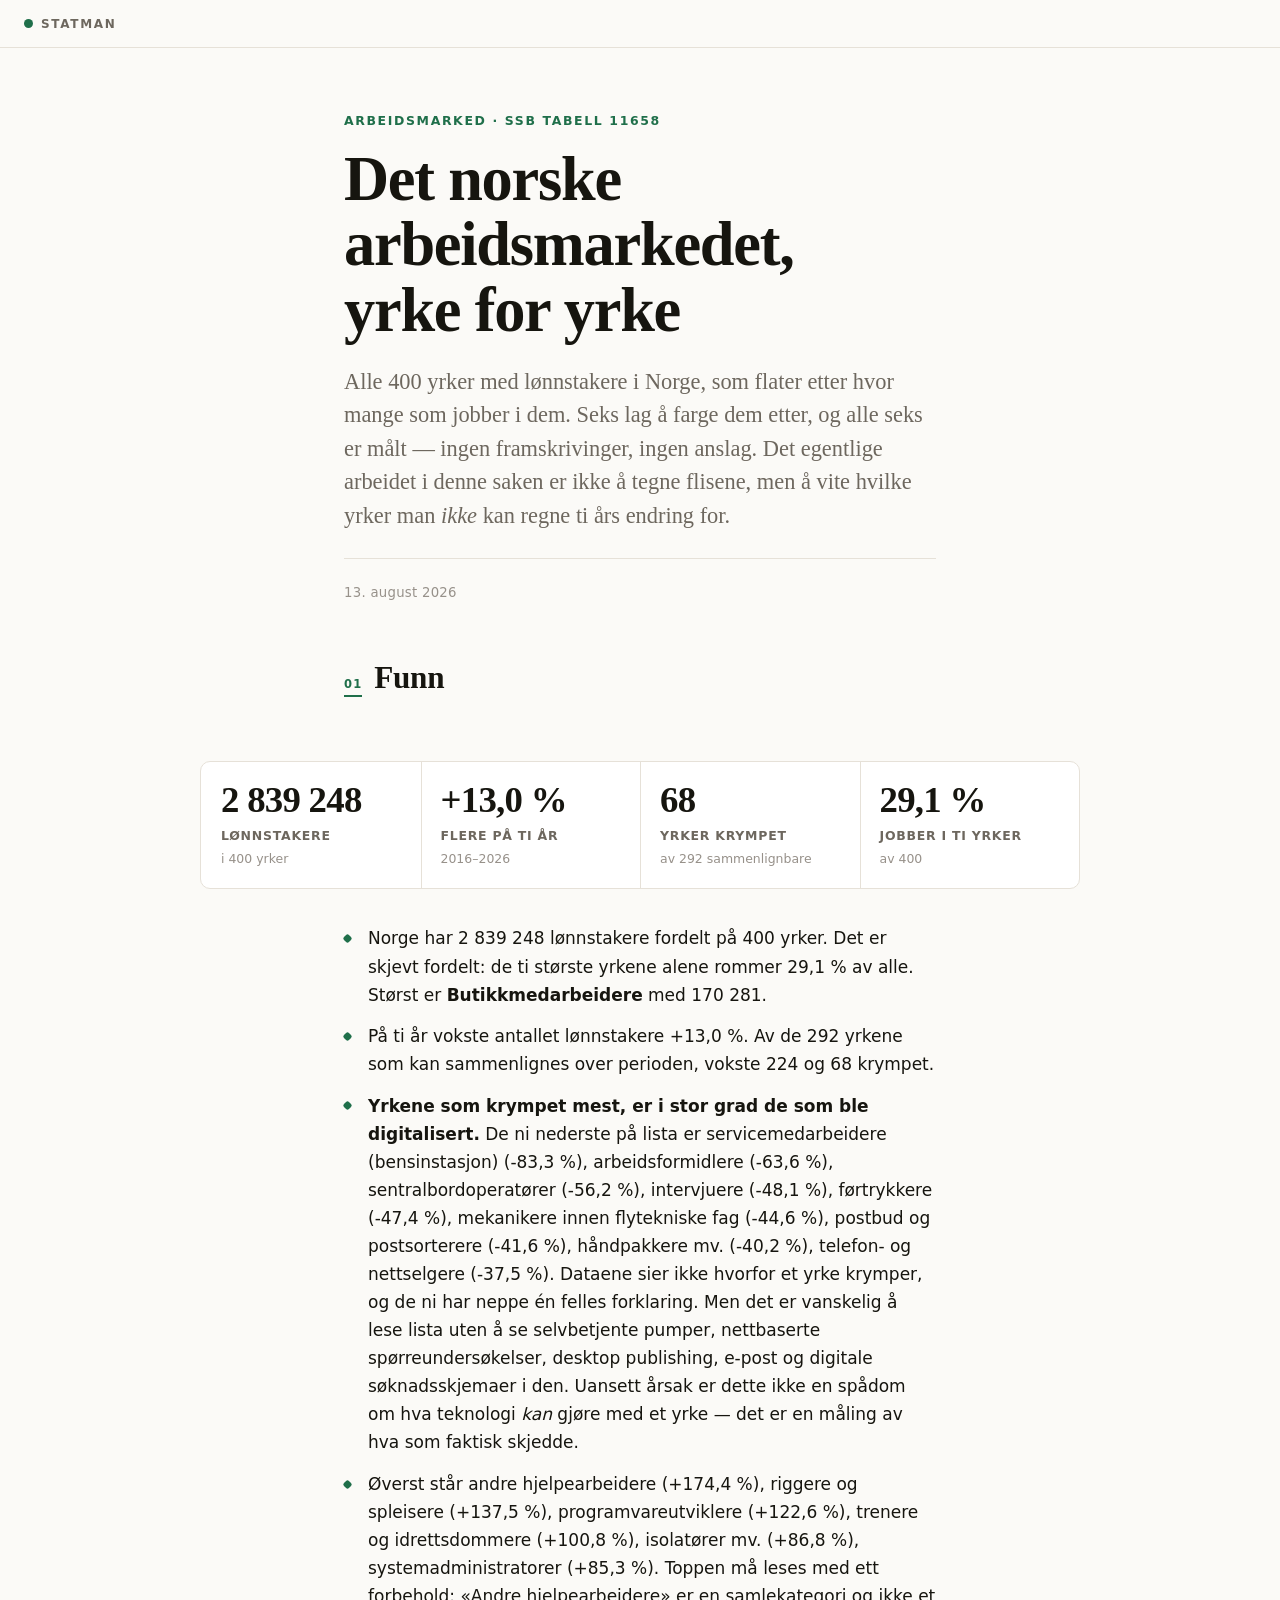
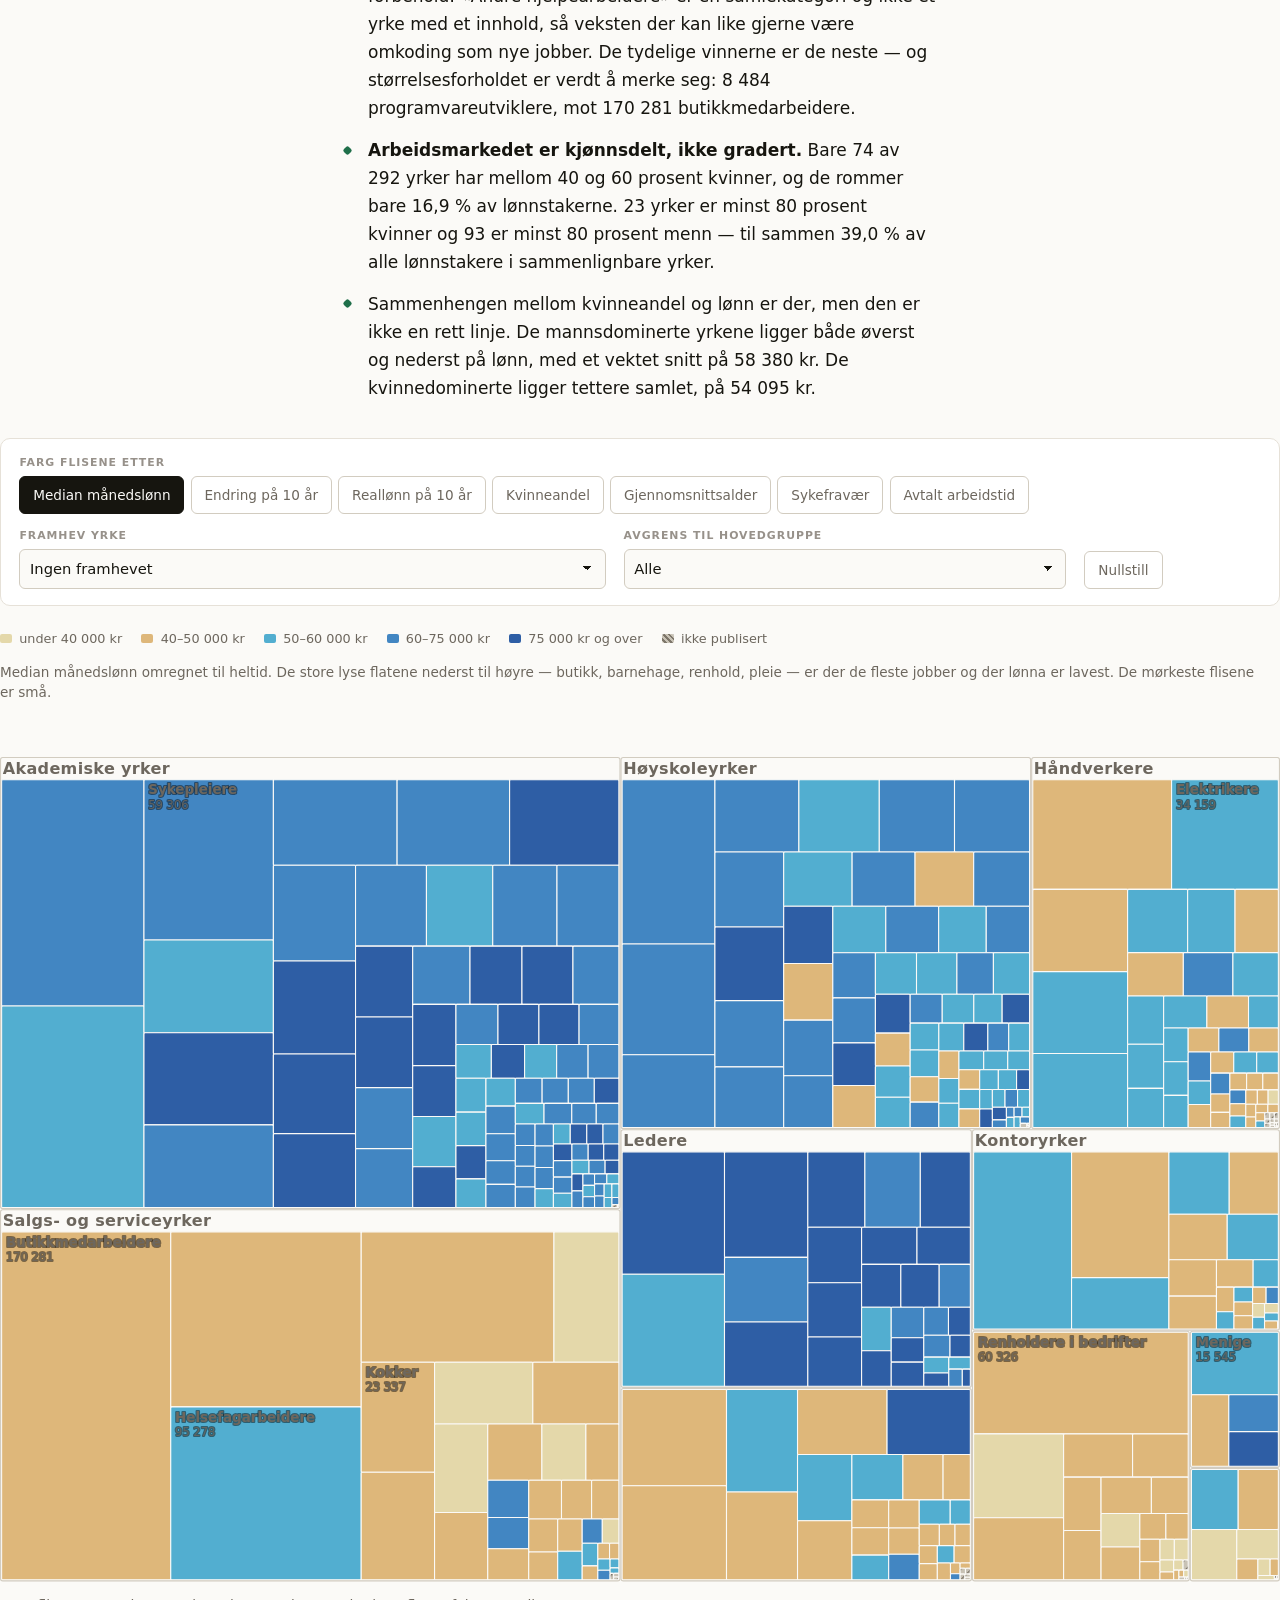
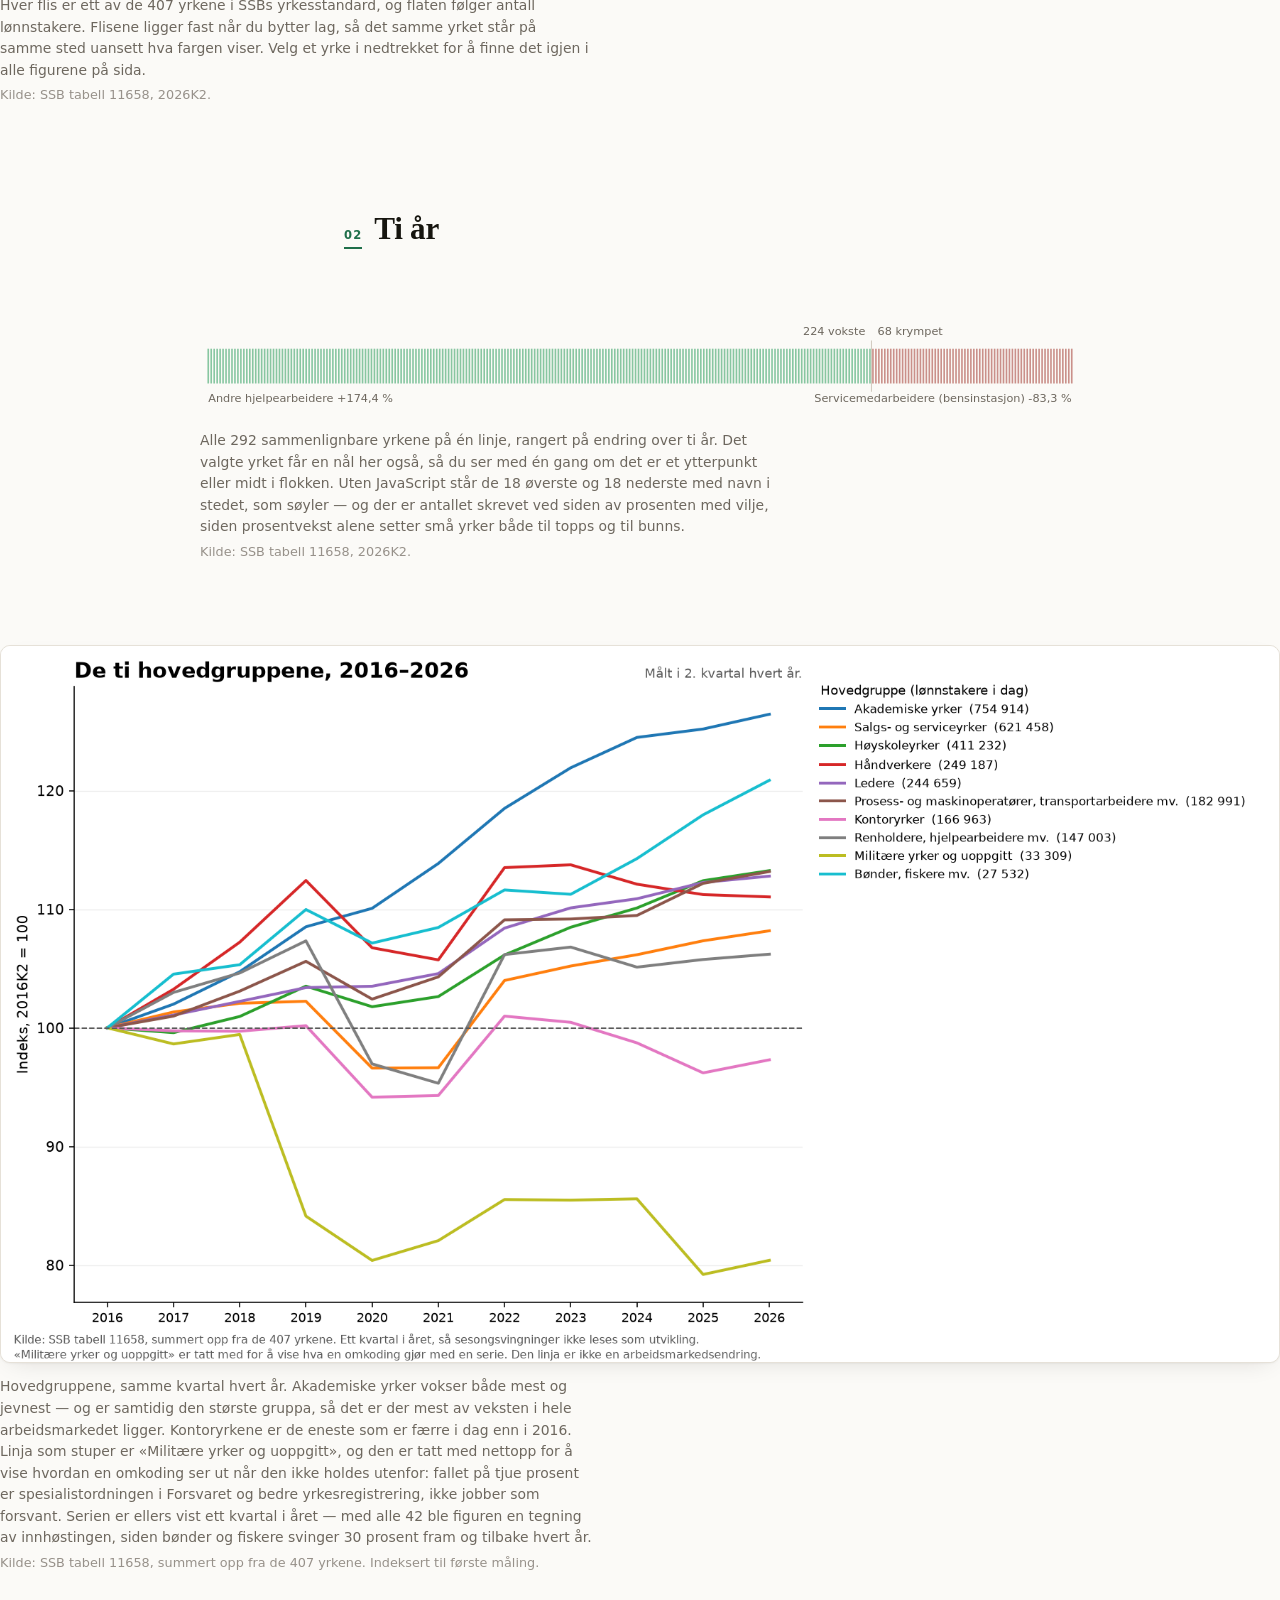
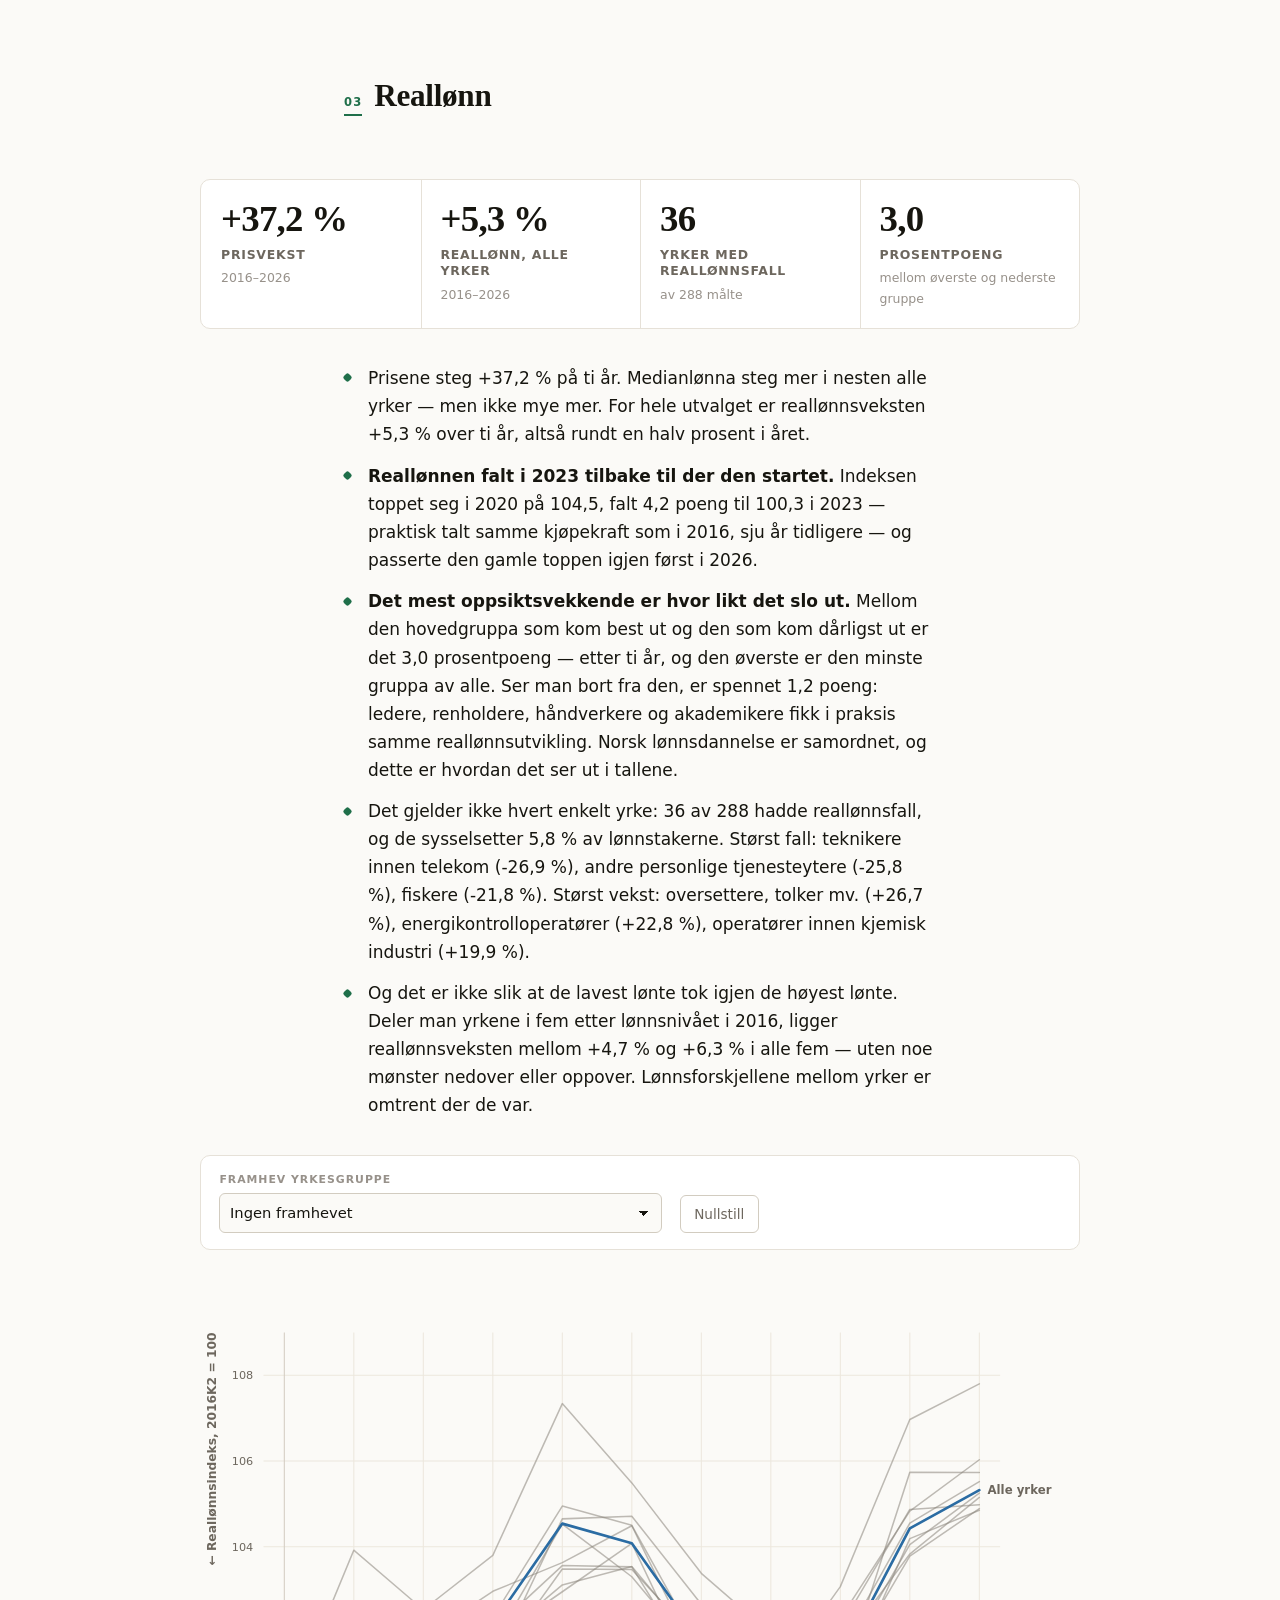
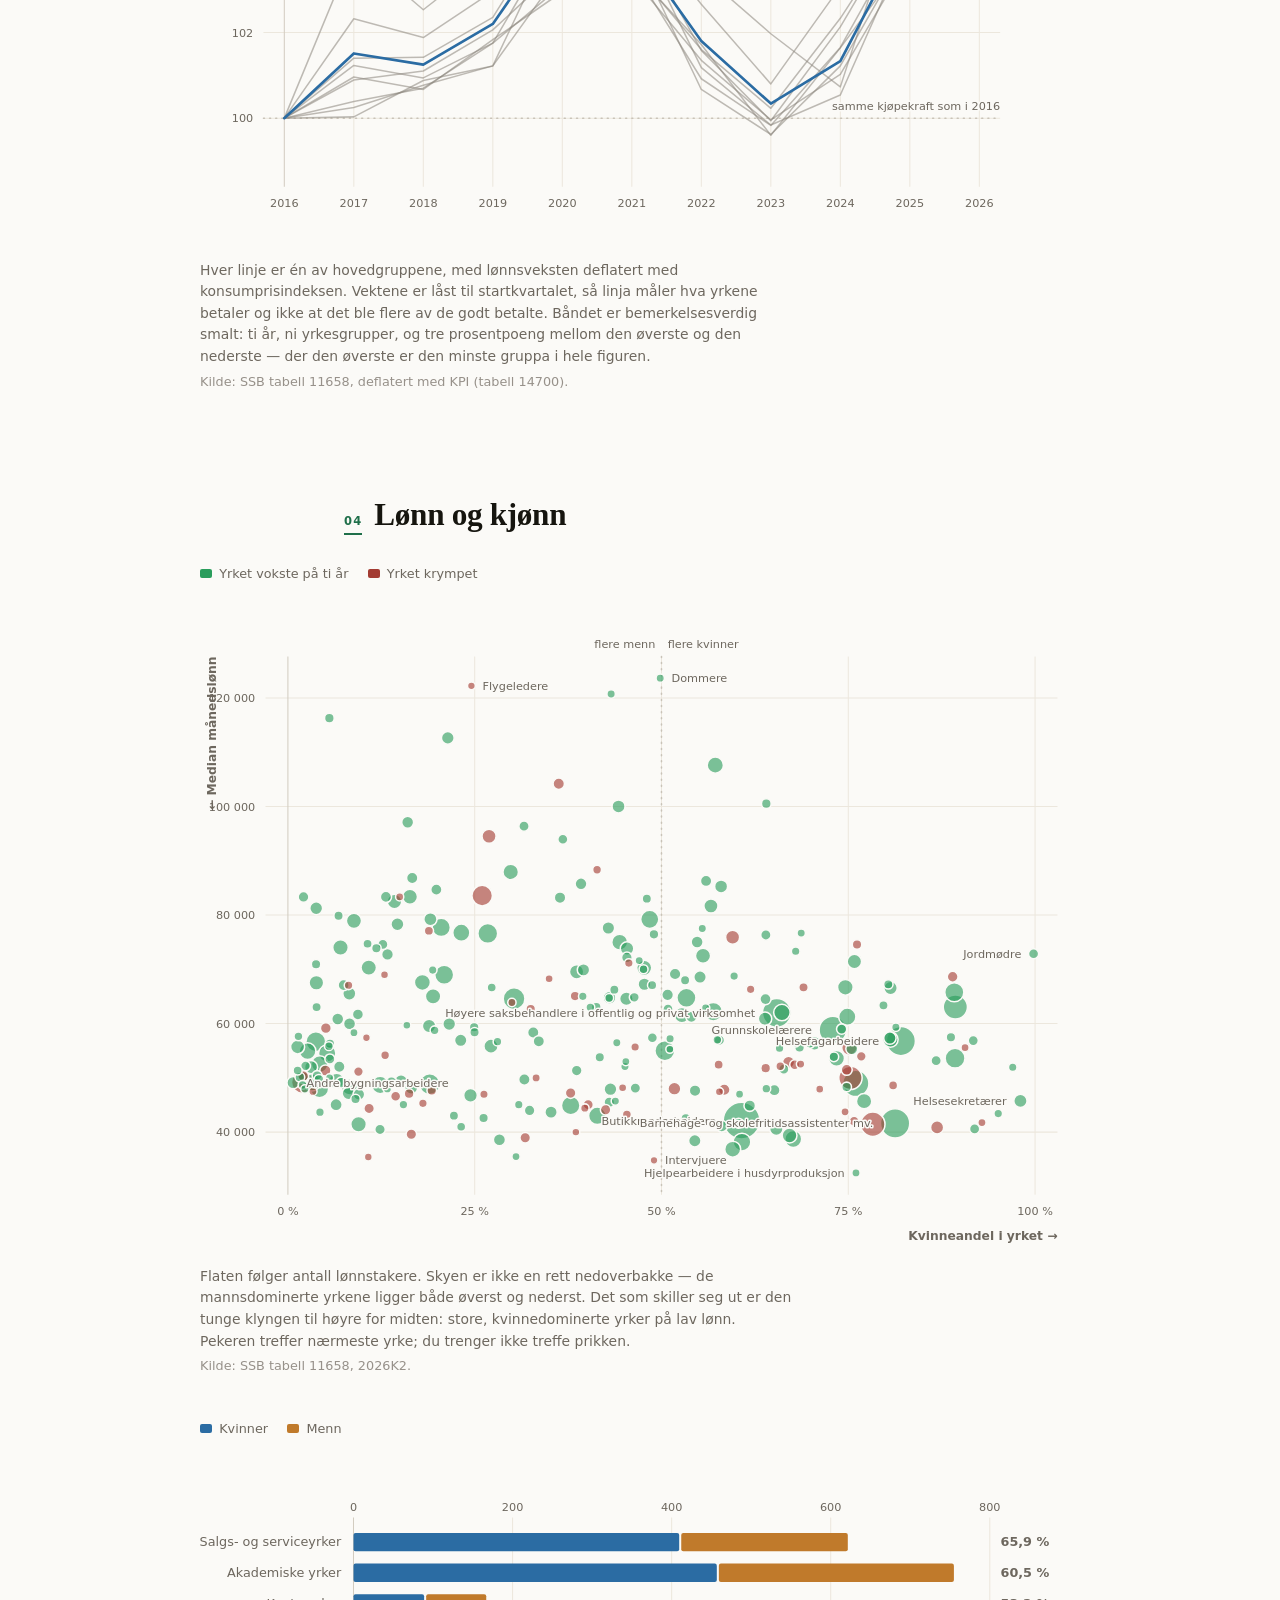
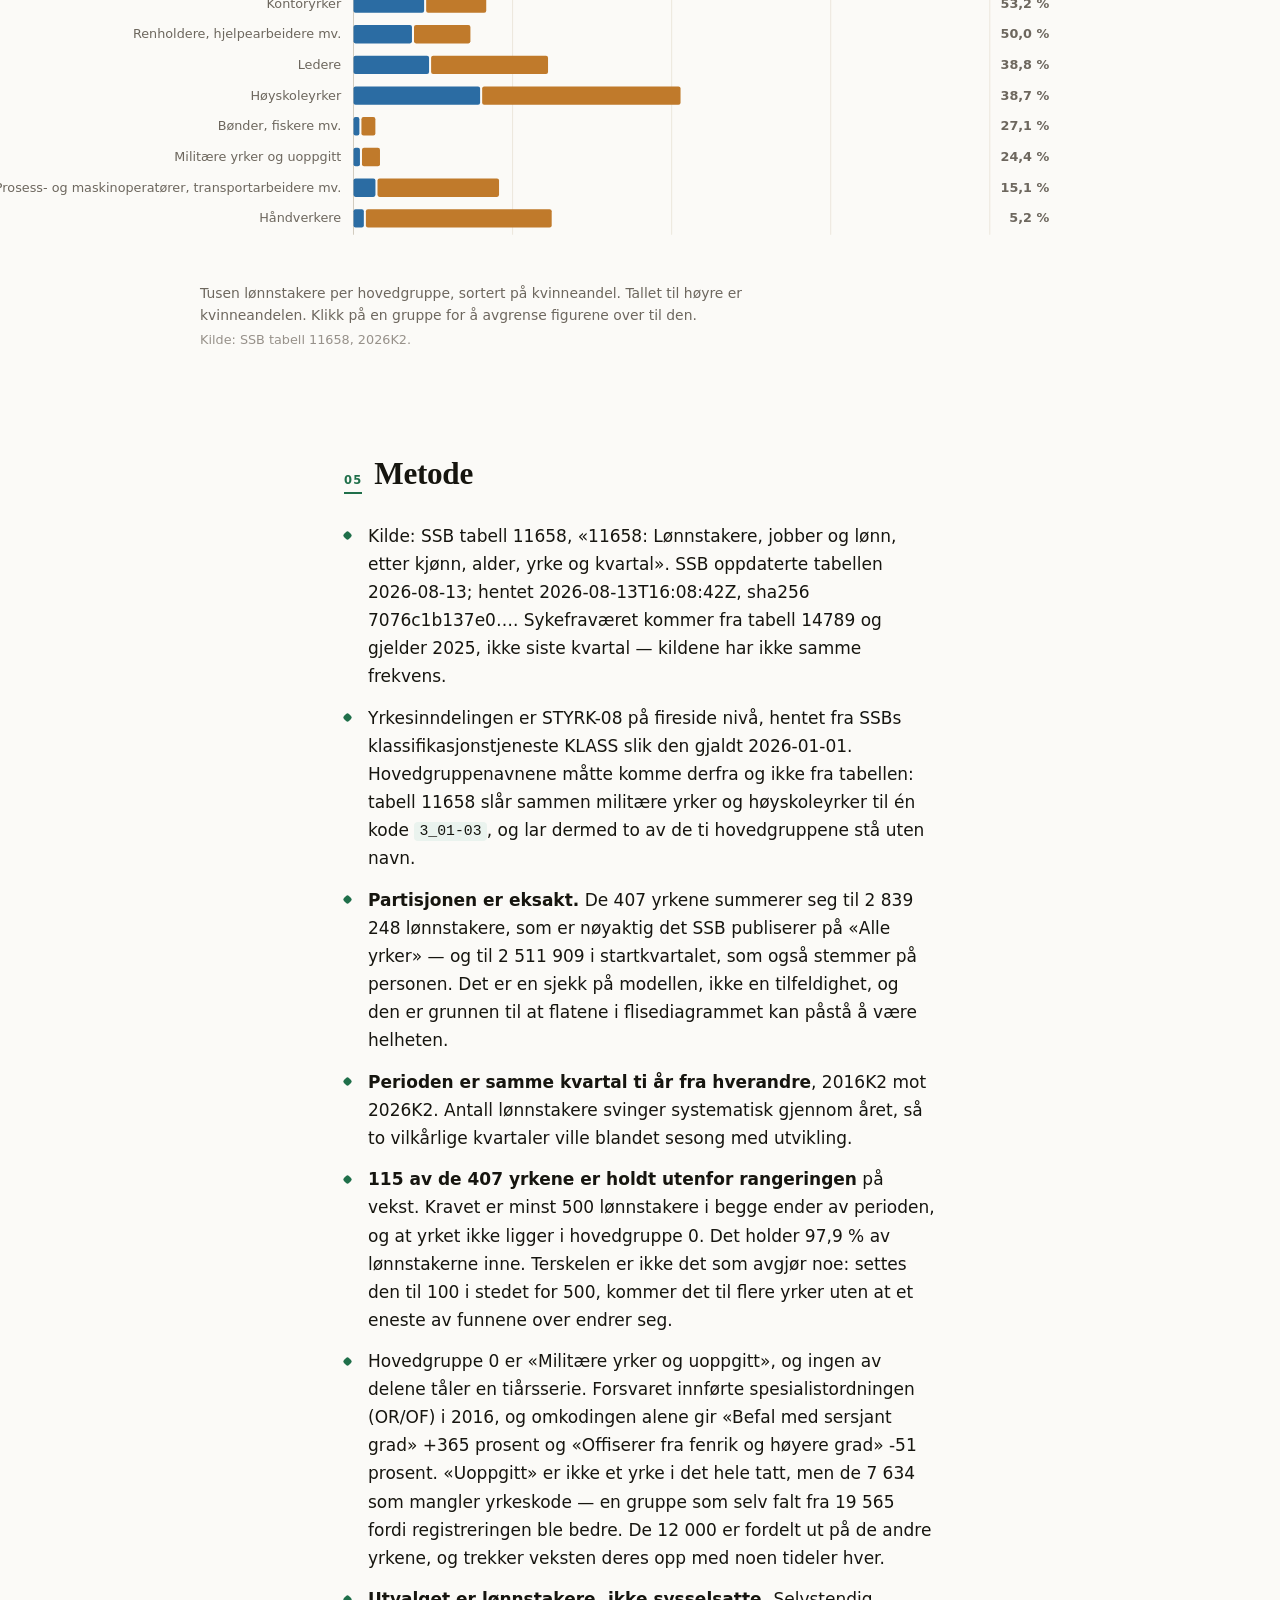
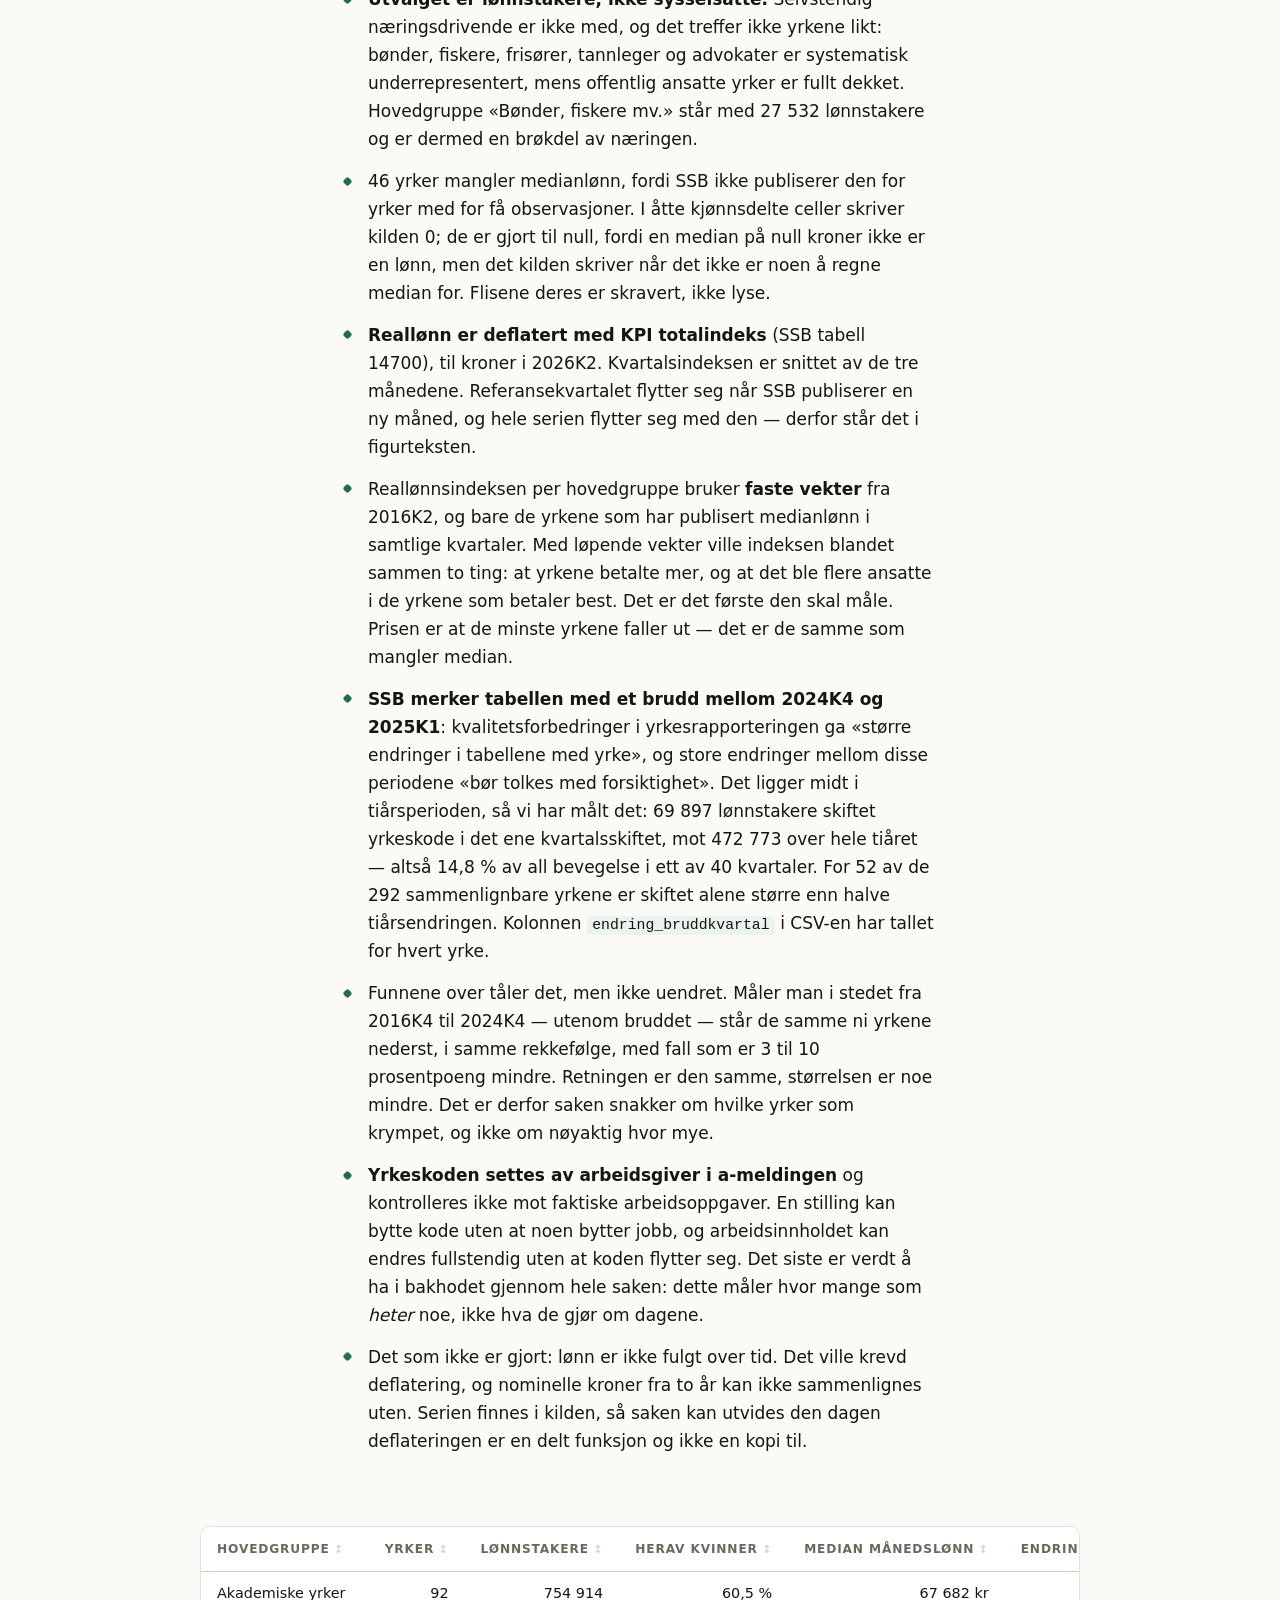
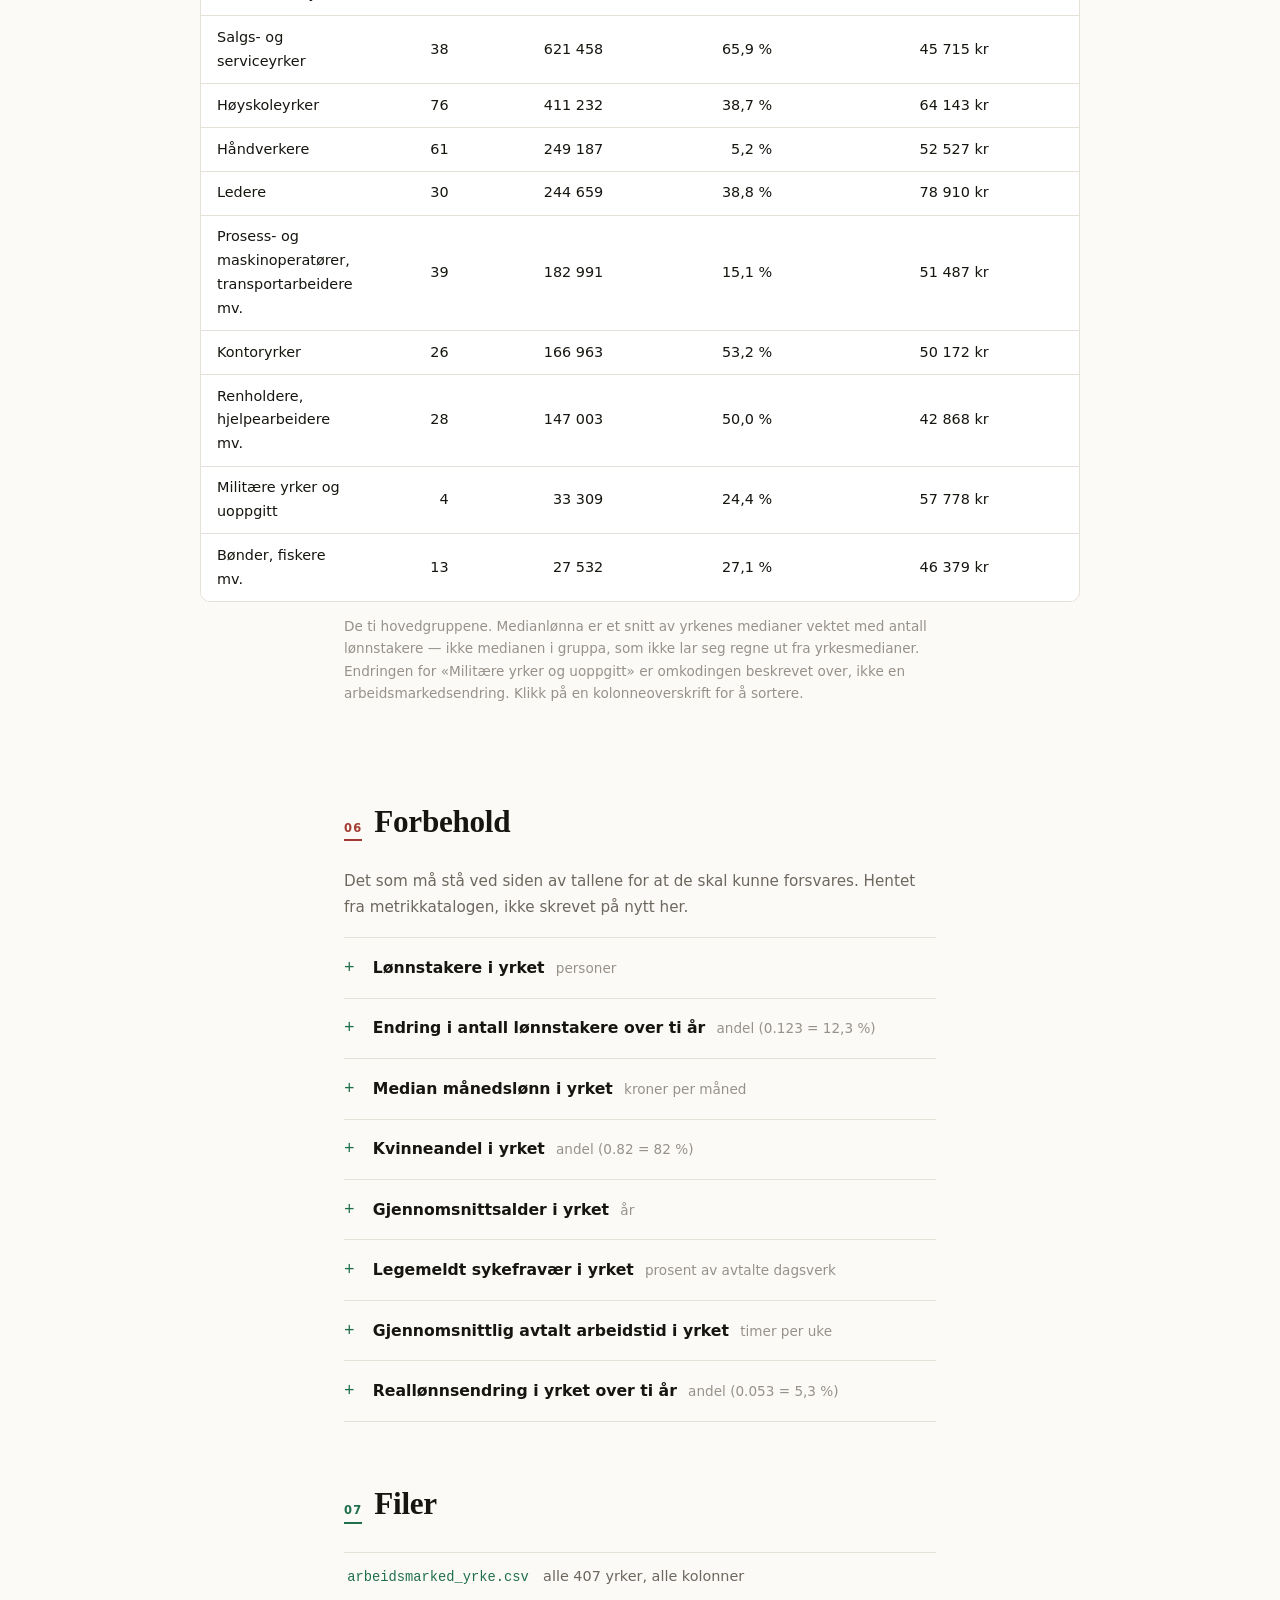
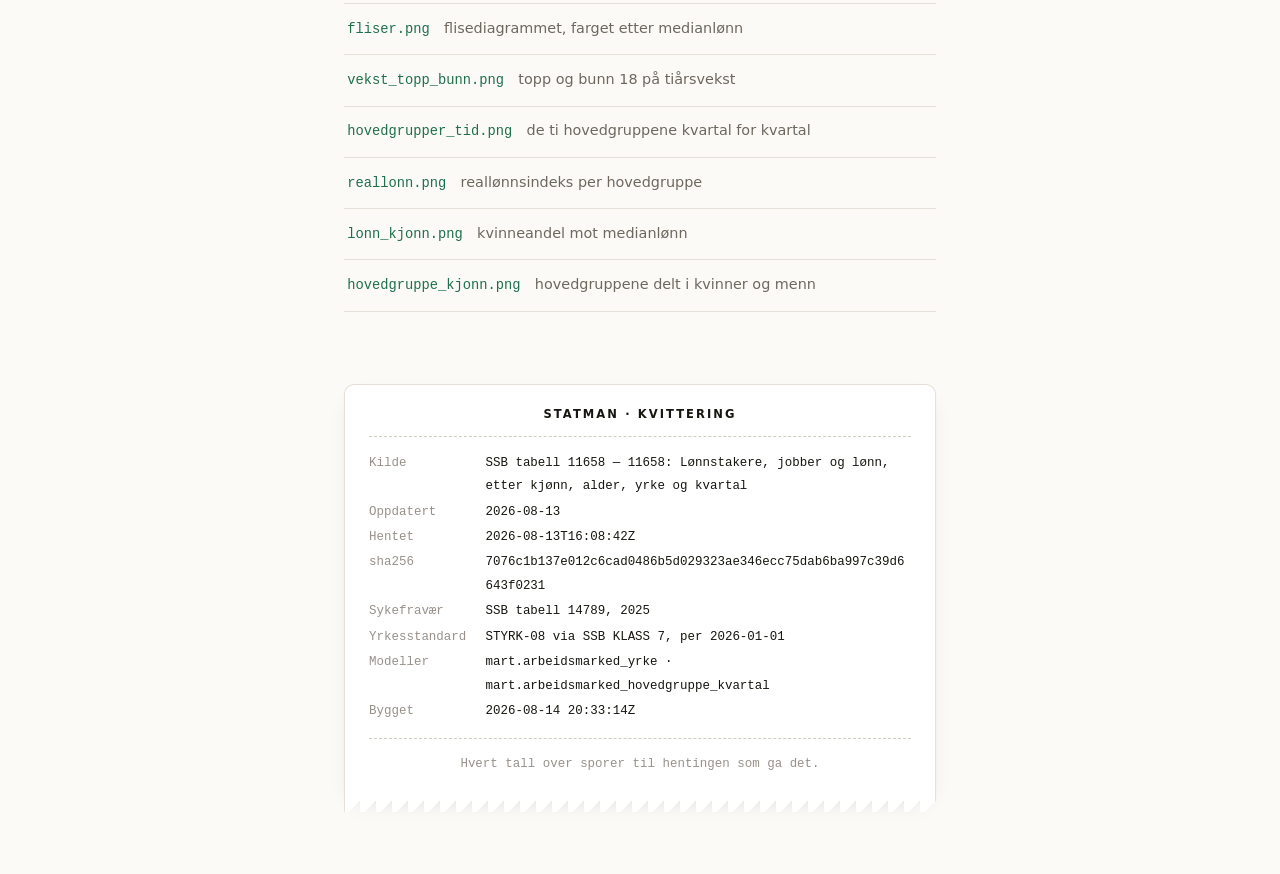
==== commit 72816a1a: "Figurflata: full bredde faktisk full, og trykk som virker som hover To justeringer etter gjennomlesi" ====
--- a/docs/arbeidsmarked_yrke/index.html
+++ b/docs/arbeidsmarked_yrke/index.html
@@ -35,6 +35,10 @@
   --mono: ui-monospace, "SF Mono", SFMono-Regular, "JetBrains Mono", Menlo, Consolas, monospace;
 
   --spenn: 37rem;
+  /* Hvor bredt en «full» figur får bli. Tekstspennet er 37rem fordi en
+     linje ikke skal bli lang å lese; en figur har ikke det problemet, og
+     et flisediagram med 400 flater har det motsatte. */
+  --full-bredde: 90rem;
   --kant: 1.5rem;
   --runding: 10px;
 }
@@ -274,7 +278,18 @@
 
 /* ------------------------------------------------------------------ figurer */
 .figur { margin: 2.6rem 0; }
-.figur.full { max-width: 72rem; margin-inline: auto; }
+/* `width: 100%` er ikke overflødig. Uten den gjør `margin-inline: auto` at
+   figuren blir en shrink-to-fit-boks: automargene suger opp ledig plass, og
+   bredden bestemmes av det bredeste barnet med egen intrinsisk bredde. For
+   en PNG er det bildet, som er bredt nok til at ingen merker det. For en
+   figur sida tegner selv er det *bildeteksten*, som er begrenset til
+   tekstspennet — så flisediagrammet rendret på 592 piksler der det skulle
+   hatt 1440, og all skrift i det ble halvert. */
+.figur.full {
+  width: 100%;
+  max-width: var(--full-bredde);
+  margin-inline: auto;
+}
 .figur a { display: block; text-decoration: none; }
 .figur img {
   display: block; width: 100%; height: auto;
@@ -607,6 +622,16 @@
   .ark > section > .graf-lagtekst.full,
   .ark > section > .graf-tegn.full { grid-column: full; }
 }
+/* Panelet, tegnforklaringen og lagteksten hører til figuren og må stå på
+   samme bredde som den. De er egne rutenettbarn, så de arver ikke taket
+   hennes — uten dette rant de ut i hele vinduet mens figuren sto midtstilt. */
+.graf-styring.full,
+.graf-lagtekst.full,
+.graf-tegn.full {
+  width: 100%;
+  max-width: var(--full-bredde);
+  margin-inline: auto;
+}
 
 /* ------------------------------------------------------------- styrepanel */
 .graf-styring {
@@ -617,6 +642,12 @@
   border: 1px solid var(--strek);
   border-radius: var(--runding);
 }
+/* Et <select> tar bredden til sitt lengste alternativ, og «Høyere
+   saksbehandlere i offentlig og privat virksomhet  92 092» er langt. Uten
+   taket ble nedtrekket 536 piksler bredt i et panel på 375 og stakk ut av
+   skjermen på telefon. min-width holder det brukbart bredt på store
+   skjermer; max-width hindrer at det sprenger små. */
+.graf-styring > div { min-width: 0; max-width: 100%; }
 .graf-styring label {
   display: block;
   font: 600 0.68rem/1.4 var(--sans);
@@ -632,6 +663,7 @@
   border: 1px solid var(--strek-mork);
   border-radius: 6px;
   min-width: 13rem;
+  max-width: 100%;
   appearance: none; cursor: pointer;
   background-image:
     linear-gradient(45deg, transparent 50%, currentColor 50%),
@@ -701,19 +733,24 @@
 .flis-ramme { fill: none; stroke: var(--strek-mork); stroke-width: 1; }
 .flis-valgt { fill: none; stroke: var(--blekk); stroke-width: 2.5; }
 
-/* Navnet står bare i flisene som har plass til det. Resten har boblen, og
-   den valgte flisa får navnet sitt uansett hvor liten den er. */
+/* Navnet står bare i flisene som har plass til det. Resten har boblen.
+
+   Skriftstørrelsene her er utgangspunktet; skriptet overstyrer dem per
+   figur. Grunnen er at oppsettet trenger dem *før* noe er tegnet — hvor høy
+   gruppestripa blir, og om gruppenavnet får plass i det hele tatt, avgjøres
+   av dem — og et flisediagram bytter til et stående utsnitt med større
+   skrift under 600 piksler. Se `flisemaal` i graf.js. */
 /* Hvit tekst på flisen, med en tynn mørk kontur under. Konturen er der
    fordi flisene spenner fra nesten hvitt til mørkeblått i samme figur —
    uten den forsvinner navnet på de lyseste. */
 .flis-navn {
-  font-size: 11px; font-weight: 600; fill: #fff;
+  font-size: 11.5px; font-weight: 600; fill: #fff;
   pointer-events: none;
   paint-order: stroke; stroke: rgba(0, 0, 0, 0.45);
   stroke-width: 2px; stroke-linejoin: round;
 }
 .flis-tall {
-  font-size: 9.5px; fill: #fff; fill-opacity: 0.85;
+  font-size: 10px; fill: #fff; fill-opacity: 0.85;
   pointer-events: none;
   paint-order: stroke; stroke: rgba(0, 0, 0, 0.45);
   stroke-width: 2px; stroke-linejoin: round;
@@ -722,7 +759,7 @@
 /* Gruppenavnet ligger over gruppa si, i sidas blekk — det er en overskrift
    på figuren, ikke en verdi i den. */
 .flis-gruppe {
-  font-size: 11.5px; font-weight: 650; fill: var(--dempet);
+  font-size: 13.5px; font-weight: 650; fill: var(--dempet);
   letter-spacing: 0.02em; pointer-events: none;
 }
 
@@ -766,7 +803,11 @@
 .graf-boble {
   position: absolute; z-index: 5; pointer-events: none; opacity: 0;
   transform: translate(-50%, calc(-100% - 14px));
-  min-width: 11rem; max-width: 16rem;
+  min-width: 11rem;
+  /* Aldri bredere enn figuren selv. På en telefon er 16rem nesten hele
+     bredden, og en boble som er bredere enn flata den hører til kan ikke
+     plasseres noe sted uten å stikke ut. */
+  max-width: min(16rem, 100%);
   padding: 0.6rem 0.75rem;
   background: var(--flate);
   border: 1px solid var(--strek-mork);
@@ -776,6 +817,8 @@
   transition: opacity 120ms ease;
 }
 .graf-boble.pa { opacity: 1; }
+/* Snudd: står under punktet når det ikke er plass over det. */
+.graf-boble.under { transform: translate(-50%, 14px); }
 .graf-boble .navn {
   font-family: var(--serif); font-size: 1.02rem; font-weight: 600;
   color: var(--blekk); line-height: 1.2;
@@ -1079,10 +1122,56 @@
   function visBoble(boble, vert, mark, klientX, klientY) {
     if (!mark) { boble.classList.remove("pa"); return; }
     fyllBoble(boble, mark);
+    boble.classList.add("pa");
+
+    // Boblen er midtstilt over punktet. Uten grenser havner den utenfor
+    // figuren når punktet ligger nær en kant — på en telefon betyr det
+    // utenfor skjermen: et trykk på flisa lengst til venstre satte den på
+    // -107 piksler. Vi holder den innenfor, og snur den under punktet når
+    // det ikke er høyde igjen over. Dette er ombrekking, ikke en påstand om
+    // tallene: det som står i boblen er det samme uansett hvor den havner.
     var ramme = vert.getBoundingClientRect();
-    boble.style.left = (klientX - ramme.left) + "px";
-    boble.style.top = (klientY - ramme.top) + "px";
-    boble.classList.add("pa");
+    var egen = boble.getBoundingClientRect();
+    var halv = egen.width / 2, luft = 6;
+    var x = klientX - ramme.left;
+    var y = klientY - ramme.top;
+    if (ramme.width > egen.width + luft * 2) {
+      x = Math.max(halv + luft, Math.min(ramme.width - halv - luft, x));
+    }
+    boble.classList.toggle("under", y - egen.height - 14 < 0);
+    boble.style.left = x + "px";
+    boble.style.top = y + "px";
+  }
+
+  /* ------------------------------------------------------------- berøring */
+  // En berøringsskjerm har ingen peker som svever, så «hold musa over» finnes
+  // ikke der. Løsningen er ikke å gjette på skjermbredde — et nettbrett på
+  // 1400 piksler er fortsatt berøring, og en mus koblet til det er fortsatt
+  // en mus — men å se på hva slags peker hendelsen faktisk kom fra.
+  //
+  // To ting må håndteres, og de trekker hver sin vei:
+  //
+  //   * pointermove fyrer hele veien mens en finger drar for å *rulle*. Uten
+  //     filteret blinker boblen fram og tilbake gjennom hele rullingen.
+  //   * pointerleave fyrer når fingeren løftes, altså rett etter hvert trykk.
+  //     Uten filteret ville boblen vist seg og forsvunnet i samme bevegelse.
+  //
+  // Derfor: på berøring styrer trykket alene, og boblen blir stående til
+  // neste trykk. På mus er alt som før.
+  function erBeroring(ev) { return !!ev && ev.pointerType === "touch"; }
+
+  function paaPeker(el, handler) {
+    el.addEventListener("pointermove", function (ev) {
+      if (erBeroring(ev)) return;
+      handler(ev);
+    });
+  }
+
+  function paaPekerUt(el, handler) {
+    el.addEventListener("pointerleave", function (ev) {
+      if (erBeroring(ev)) return;
+      handler(ev);
+    });
   }
 
   /* ----------------------------------------------------- markeringsgrupper */
@@ -1261,16 +1350,19 @@
       return bd < 30 ? best : null;
     }
 
-    flate.addEventListener("pointermove", function (ev) {
+    function visVed(ev) {
       var m = naermest(ev);
-      if (!m) return visBoble(boble, vert, null);
+      if (!m) { visBoble(boble, vert, null); return null; }
       var r = s.getBoundingClientRect(), k = r.width / B;
       visBoble(boble, vert, m, r.left + m._x * k, r.top + (m._y - m._r) * k);
-    });
-    flate.addEventListener("pointerleave", function () { visBoble(boble, vert, null); });
+      return m;
+    }
+    paaPeker(flate, visVed);
+    paaPekerUt(flate, function () { visBoble(boble, vert, null); });
     flate.addEventListener("click", function (ev) {
-      var m = naermest(ev);
-      velg(g, m ? m.label : null);
+      // Trykket viser boblen *og* velger. På mus er visningen allerede gjort
+      // av pointermove; på berøring er dette den eneste sjansen.
+      velg(g, (visVed(ev) || {}).label || null);
     });
 
     g.lyttere.push(function (valgt, filter) {
@@ -1371,12 +1463,14 @@
       var i = Math.round(x.inv((ev.clientX - r.left) / (r.width / B)));
       return spek.marks[Math.max(0, Math.min(n - 1, i))];
     }
-    flate.addEventListener("pointermove", function (ev) {
+    function visVed(ev) {
       var m = ved(ev), r = s.getBoundingClientRect();
       visBoble(boble, vert, m, ev.clientX, r.top + topp * (r.width / B));
-    });
-    flate.addEventListener("pointerleave", function () { visBoble(boble, vert, null); });
-    flate.addEventListener("click", function (ev) { velg(g, ved(ev).label); });
+      return m;
+    }
+    paaPeker(flate, visVed);
+    paaPekerUt(flate, function () { visBoble(boble, vert, null); });
+    flate.addEventListener("click", function (ev) { velg(g, visVed(ev).label); });
 
     g.lyttere.push(function (valgt, filter) {
       spek.marks.forEach(function (m) {
@@ -1466,15 +1560,17 @@
         var r = s.getBoundingClientRect();
         visBoble(boble, vert, m, klientX, r.top + (mt + i * radh) * (r.width / B));
       }
-      treff.addEventListener("pointermove", function (ev) { pek(ev.clientX, ev.clientY); });
-      treff.addEventListener("pointerleave", function () { visBoble(boble, vert, null); });
+      paaPeker(treff, function (ev) { pek(ev.clientX, ev.clientY); });
+      paaPekerUt(treff, function () { visBoble(boble, vert, null); });
       // Samme opplysning på tastaturfokus som på hover.
       treff.addEventListener("focus", function () {
         var r = treff.getBoundingClientRect();
         pek(r.left + r.width / 2, r.top);
       });
       treff.addEventListener("blur", function () { visBoble(boble, vert, null); });
-      treff.addEventListener("click", function () {
+      treff.addEventListener("click", function (ev) {
+        var r = treff.getBoundingClientRect();
+        pek(ev.clientX || r.left + r.width / 2, ev.clientY || r.top);
         filtrer(g, g.filter === m.label ? "" : m.label);
       });
       treff.addEventListener("keydown", function (ev) {
@@ -1566,9 +1662,9 @@
       return bd < 40 ? best : null;
     }
 
-    flate.addEventListener("pointermove", function (ev) {
+    function visVed(ev) {
       var treff = naermest(ev);
-      if (!treff) { ring.setAttribute("opacity", 0); return visBoble(boble, vert, null); }
+      if (!treff) { ring.setAttribute("opacity", 0); visBoble(boble, vert, null); return null; }
       ring.setAttribute("cx", treff.x);
       ring.setAttribute("cy", treff.y);
       ring.setAttribute("opacity", 1);
@@ -1580,13 +1676,15 @@
         group: treff.mark.point_labels[treff.i] || "",
         values: treff.mark.values
       }, r.left + treff.x * k, r.top + treff.y * k);
-    });
-    flate.addEventListener("pointerleave", function () {
+      return treff;
+    }
+    paaPeker(flate, visVed);
+    paaPekerUt(flate, function () {
       ring.setAttribute("opacity", 0);
       visBoble(boble, vert, null);
     });
     flate.addEventListener("click", function (ev) {
-      var treff = naermest(ev);
+      var treff = visVed(ev);
       velg(g, treff && treff.mark.label !== g.valgt ? treff.mark.label : null);
     });
 
@@ -1675,9 +1773,39 @@
 
   // Gruppenavnet får bare stå der det får plass. Anslaget må være et anslag:
   // om overskriften vises avgjør hvor mye høyde barna får, og den
-  // beslutningen må tas før de er lagt ut — altså før noe kan måles. 6,6
-  // enheter per tegn er målt på den halvfete 11,5-pikselsskriften.
-  function passer(tekst, bredde) { return tekst.length * 6.6 + 8 <= bredde; }
+  // beslutningen må tas før de er lagt ut — altså før noe kan måles. 0,58
+  // av skriftstørrelsen per tegn er målt på den halvfete skriften i
+  // .flis-gruppe. Endrer du den, mål på nytt — et for lavt anslag lar de
+  // lengste gruppenavnene renne ut over nabogruppa.
+  function passer(tekst, bredde, skrift) {
+    return tekst.length * skrift * 0.58 + 8 <= bredde;
+  }
+
+  // Et flisediagram er bredt og lavt på en skjerm og høyt og smalt på en
+  // telefon — ikke fordi det er moderne, men fordi 400 flater i 375 × 242
+  // piksler er 227 kvadratpiksler hver, og ingen finger treffer det. Et
+  // stående utsnitt gir dobbelt så mye flate til de samme flisene.
+  //
+  // Skriftstørrelsene følger med, og de står her og ikke i CSS fordi
+  // oppsettet trenger dem *før* noe er tegnet: hvor høy tittelstripa blir,
+  // og om gruppenavnet i det hele tatt får plass, avgjøres av dem.
+  // Skriften oppgis i den *rendrede* størrelsen vi vil ha, og regnes om til
+  // viewBox-enheter etter hvor mye figuren faktisk skaleres. Da er en
+  // gruppeoverskrift 16 piksler på en 1440 piksler bred skjerm og 16 piksler
+  // på en telefon — i stedet for 16 og 4, som er det en fast enhetsstørrelse
+  // gir. Konsekvensen er at teksten tar *flere enheter* på en liten skjerm og
+  // dermed at færre flisenavn får plass, og det er riktig vei: et navn som
+  // ikke kan leses er ikke verdt flata det dekker.
+  function flisemaal(bredde) {
+    var staaende = bredde < 700;
+    var B = staaende ? 760 : 1180;
+    var enhet = B / Math.max(bredde, 1);
+    function px(maal) { return Math.round(maal * enhet * 10) / 10; }
+    return {
+      B: B, H: staaende ? 1010 : 760,
+      gruppe: px(16), navn: px(13.5), tall: px(11.5), tittel: px(21)
+    };
+  }
 
   function tegnFliser(spek, vert, boble, g) {
     // Større viewBox enn de andre figurene, med samme sideforhold. Skriften
@@ -1686,7 +1814,8 @@
     // på seks av fire hundre; 1180 gir det på rundt tjuefem. Prisen er at
     // figuren tåler mindre nedskalering før teksten blir liten — den er
     // «full» bredde nettopp derfor, og PNG-en er der for resten.
-    var B = 1180, H = 760, luft = 3, tittelhoyde = 15;
+    var maal = flisemaal(vert.getBoundingClientRect().width);
+    var B = maal.B, H = maal.H, luft = 3, tittelhoyde = maal.tittel;
     var s = el("svg", {
       viewBox: "0 0 " + B + " " + H, role: "img", "aria-label": spek.alt
     });
@@ -1736,10 +1865,12 @@
         // Gruppenavnet får en egen stripe på toppen, men bare når gruppa er
         // stor nok til at stripa ikke spiser opp flisene den navngir.
         var topp = 0;
-        if (h > 46 && passer(bolk.navn, b)) {
-          lag.appendChild(txt(el("text", {
-            class: "flis-gruppe", x: x + 1, y: y + 11
-          }), bolk.navn));
+        if (h > tittelhoyde * 2.9 && passer(bolk.navn, b, maal.gruppe)) {
+          var tittel = txt(el("text", {
+            class: "flis-gruppe", x: x + 1, y: y + tittelhoyde * 0.72
+          }), bolk.navn);
+          tittel.style.fontSize = maal.gruppe + "px";
+          lag.appendChild(tittel);
           topp = tittelhoyde;
         }
         squarify(bolk.barn.map(function (m) { return { verdi: m.size, mark: m }; }),
@@ -1777,13 +1908,19 @@
     s._etiketter = function () {
       tekster.replaceChildren();
       spek.marks.forEach(function (m) {
-        if (!m._el || m._b < 30 || m._h < 15) return;
+        if (!m._el || m._b < maal.navn * 2.6 || m._h < maal.navn * 1.3) return;
         var plass = m._b - 7;
-        var navn = txt(el("text", { class: "flis-navn", x: m._x + 4, y: m._y + 12.5 }), m.label);
+        var navn = txt(el("text", {
+          class: "flis-navn", x: m._x + 4, y: m._y + maal.navn * 1.09
+        }), m.label);
+        navn.style.fontSize = maal.navn + "px";
         tekster.appendChild(navn);
         if (navn.getBBox().width > plass) { navn.remove(); return; }
-        if (m._h < 31 || !m.note) return;
-        var tall = txt(el("text", { class: "flis-tall", x: m._x + 4, y: m._y + 25 }), m.note);
+        if (m._h < maal.navn * 2.7 || !m.note) return;
+        var tall = txt(el("text", {
+          class: "flis-tall", x: m._x + 4, y: m._y + maal.navn * 2.17
+        }), m.note);
+        tall.style.fontSize = maal.tall + "px";
         tekster.appendChild(tall);
         if (tall.getBBox().width > plass) tall.remove();
       });
@@ -1811,15 +1948,20 @@
       return treff;
     }
 
-    flate.addEventListener("pointermove", function (ev) {
+    function visVed(ev) {
       var m = ved(ev);
-      if (!m) return visBoble(boble, vert, null);
+      if (!m) { visBoble(boble, vert, null); return null; }
       var r = s.getBoundingClientRect(), k = r.width / B;
       visBoble(boble, vert, m, r.left + (m._x + m._b / 2) * k, r.top + m._y * k);
-    });
-    flate.addEventListener("pointerleave", function () { visBoble(boble, vert, null); });
+      return m;
+    }
+    paaPeker(flate, visVed);
+    paaPekerUt(flate, function () { visBoble(boble, vert, null); });
     flate.addEventListener("click", function (ev) {
-      var m = ved(ev);
+      // Ett trykk gjør begge deler: viser tallene og markerer flisa. Å treffe
+      // samme flis igjen fjerner markeringen, men lar boblen stå — fingeren
+      // peker fortsatt på den.
+      var m = visVed(ev);
       velg(g, m && m.label !== g.valgt ? m.label : null);
     });
 
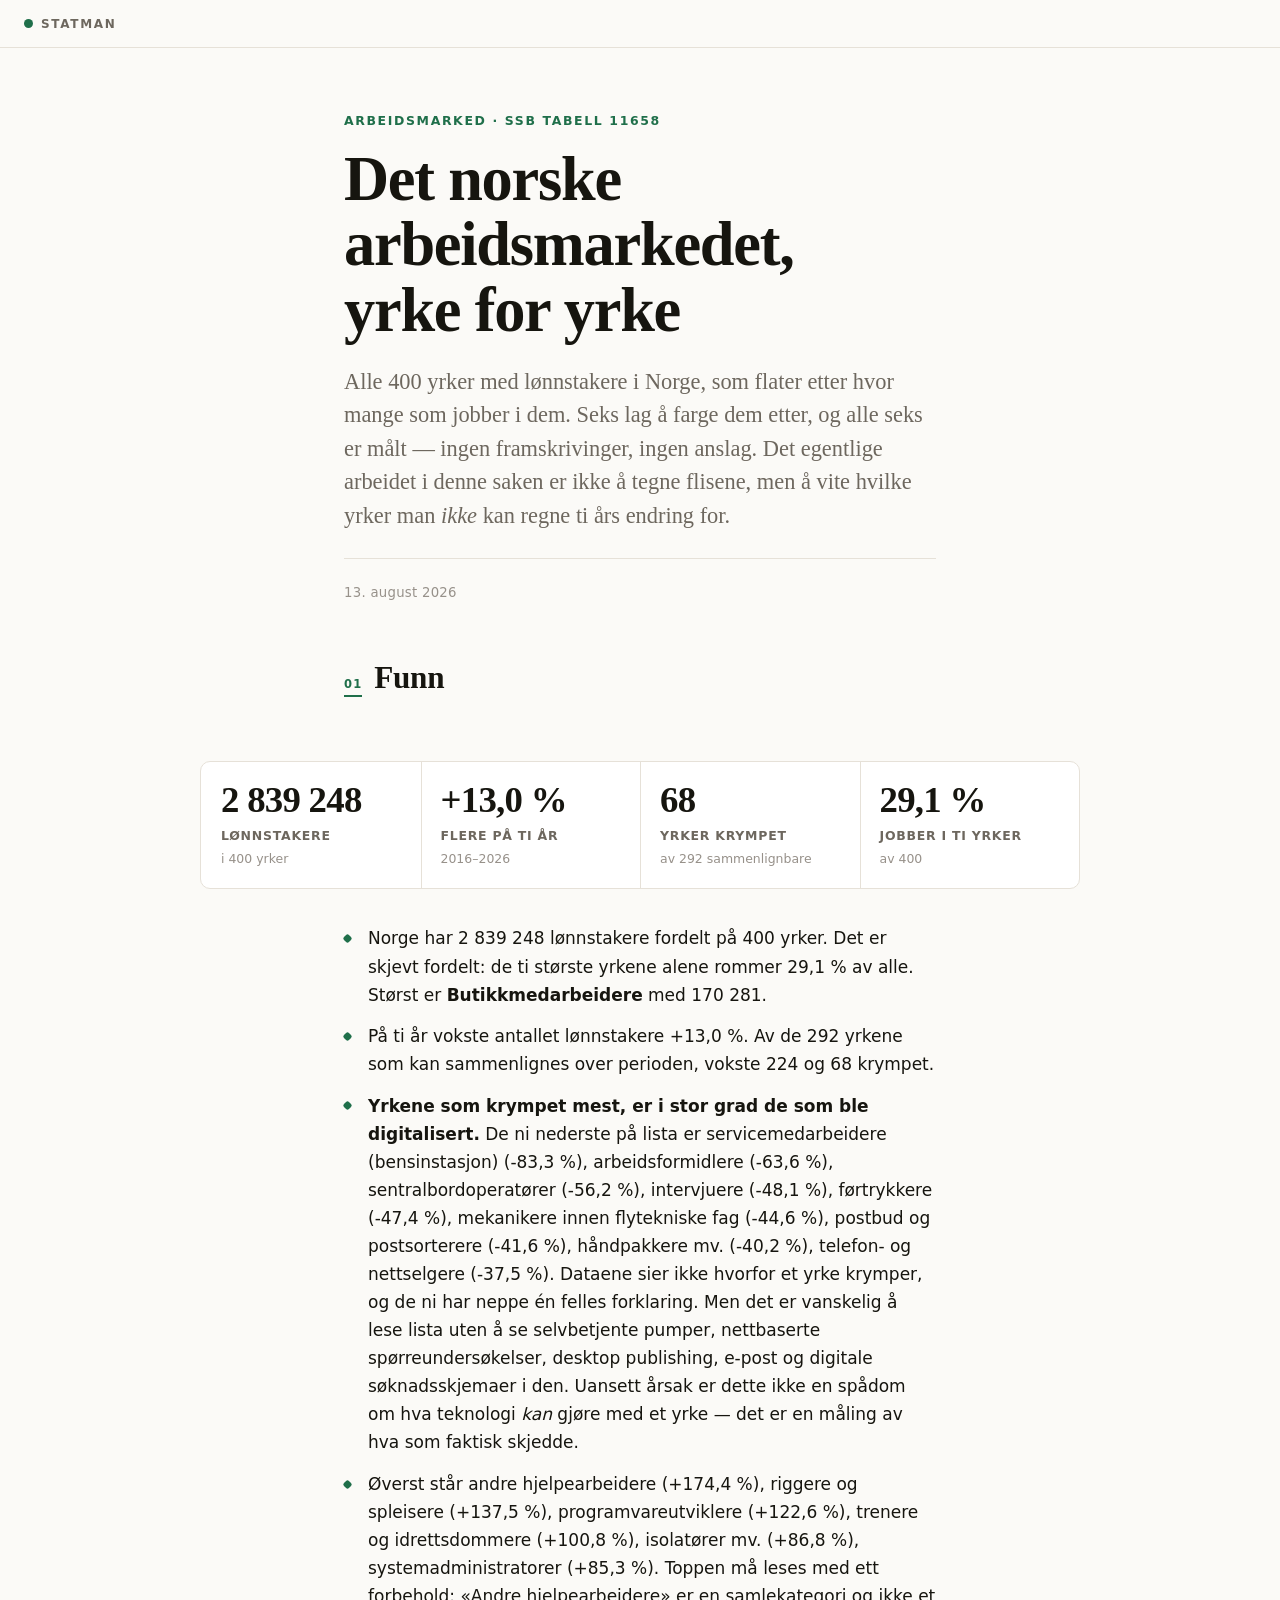
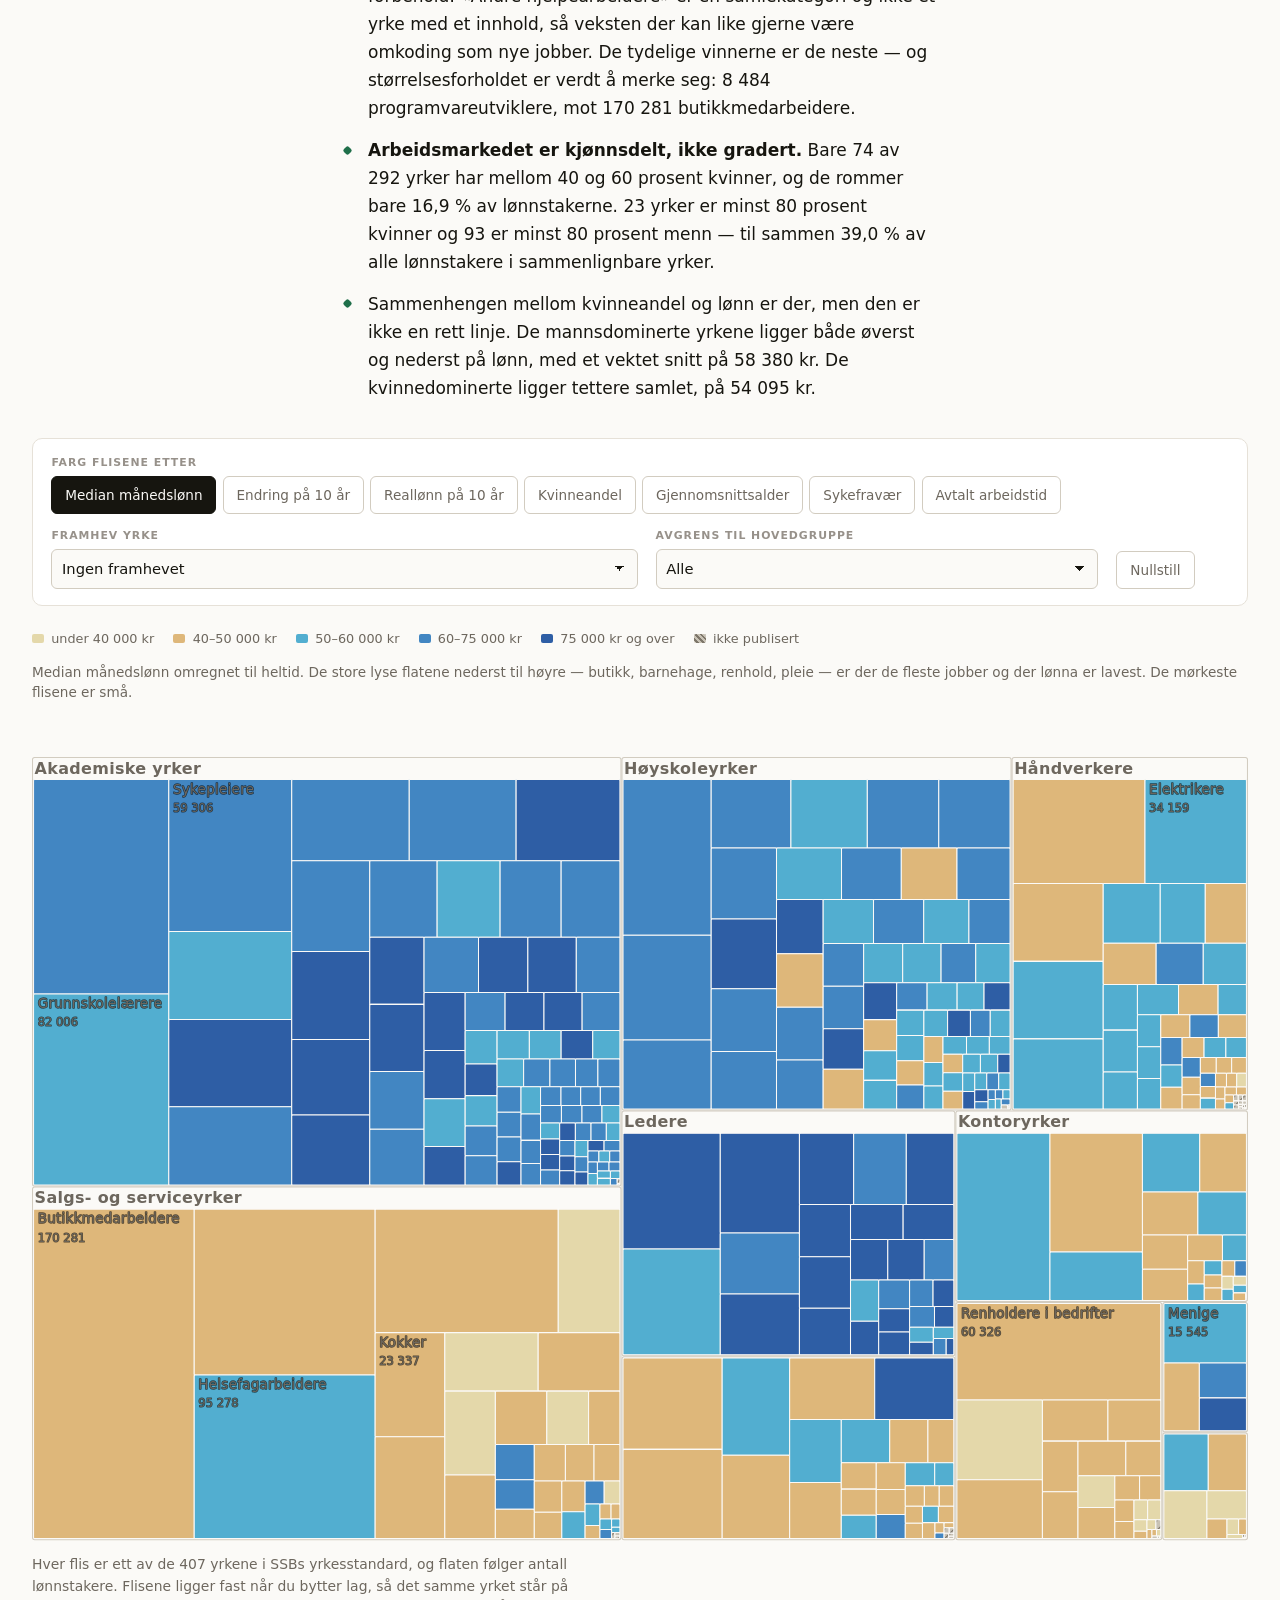
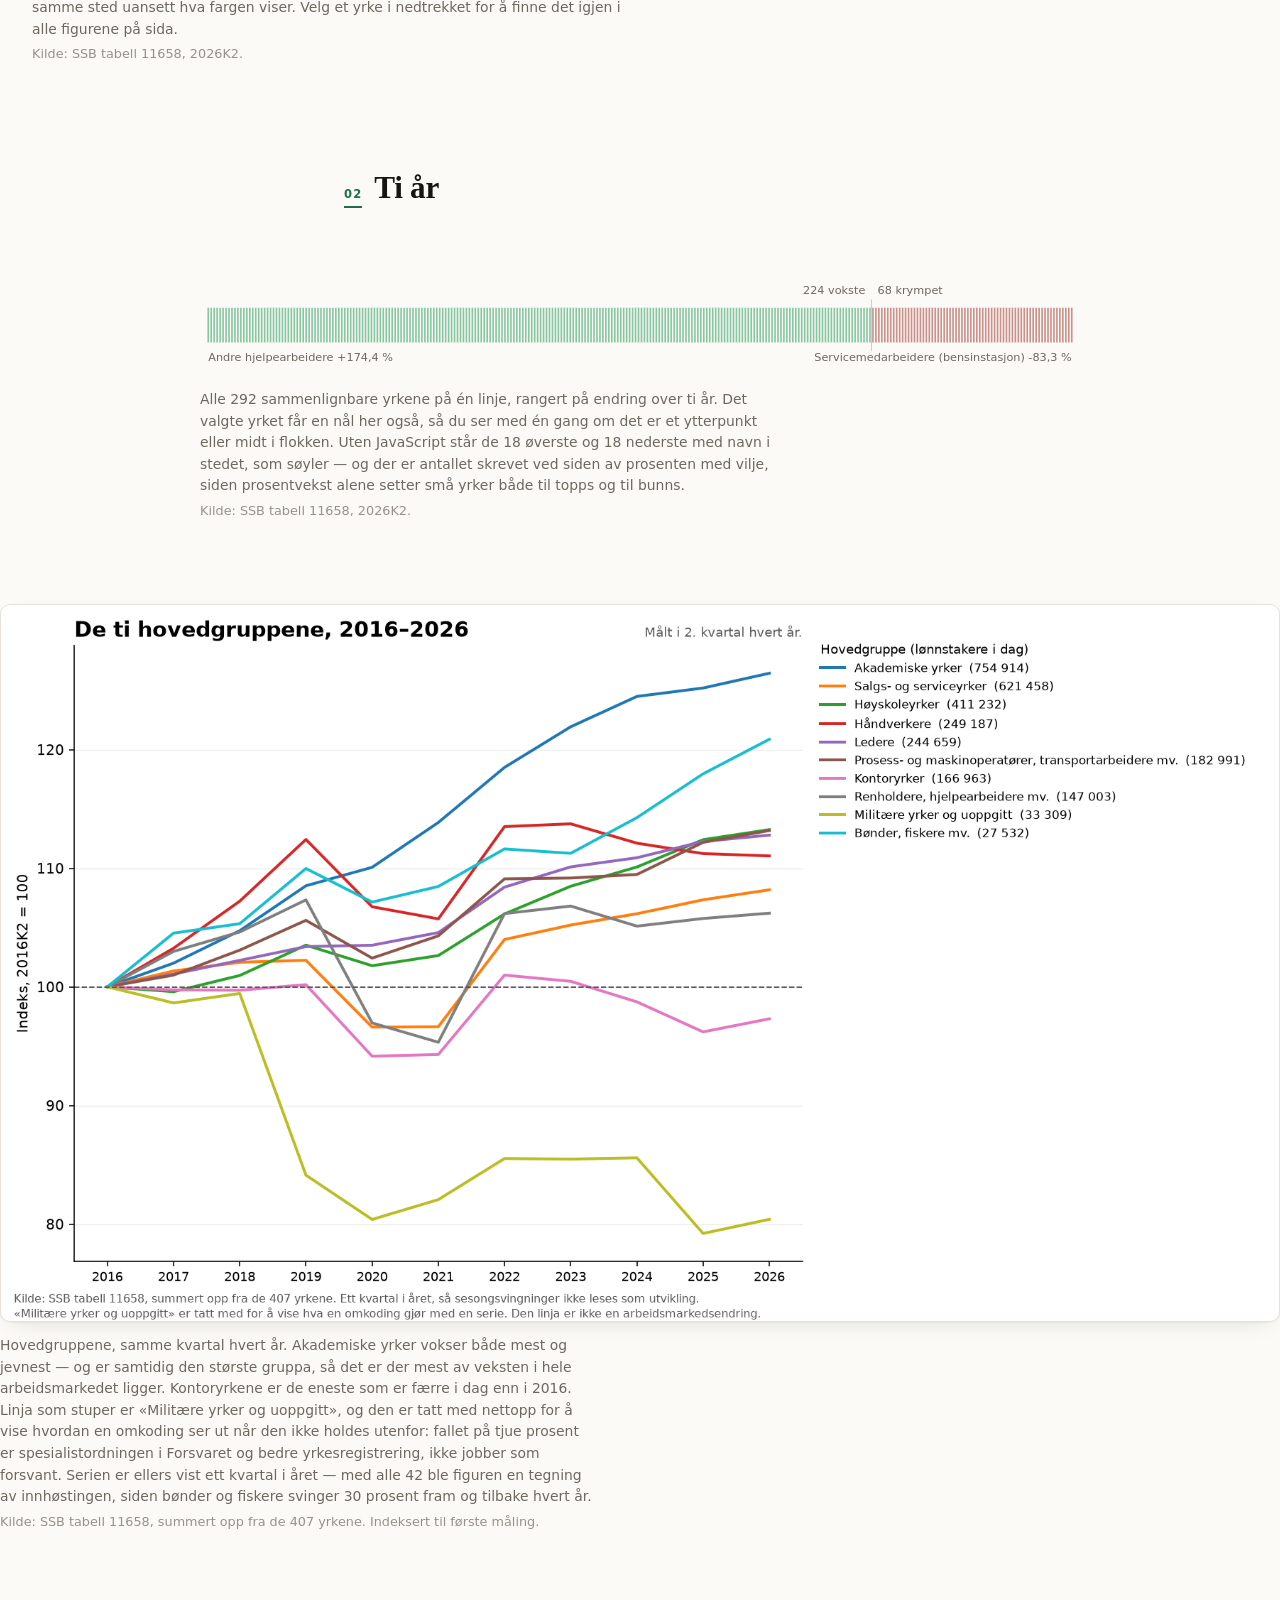
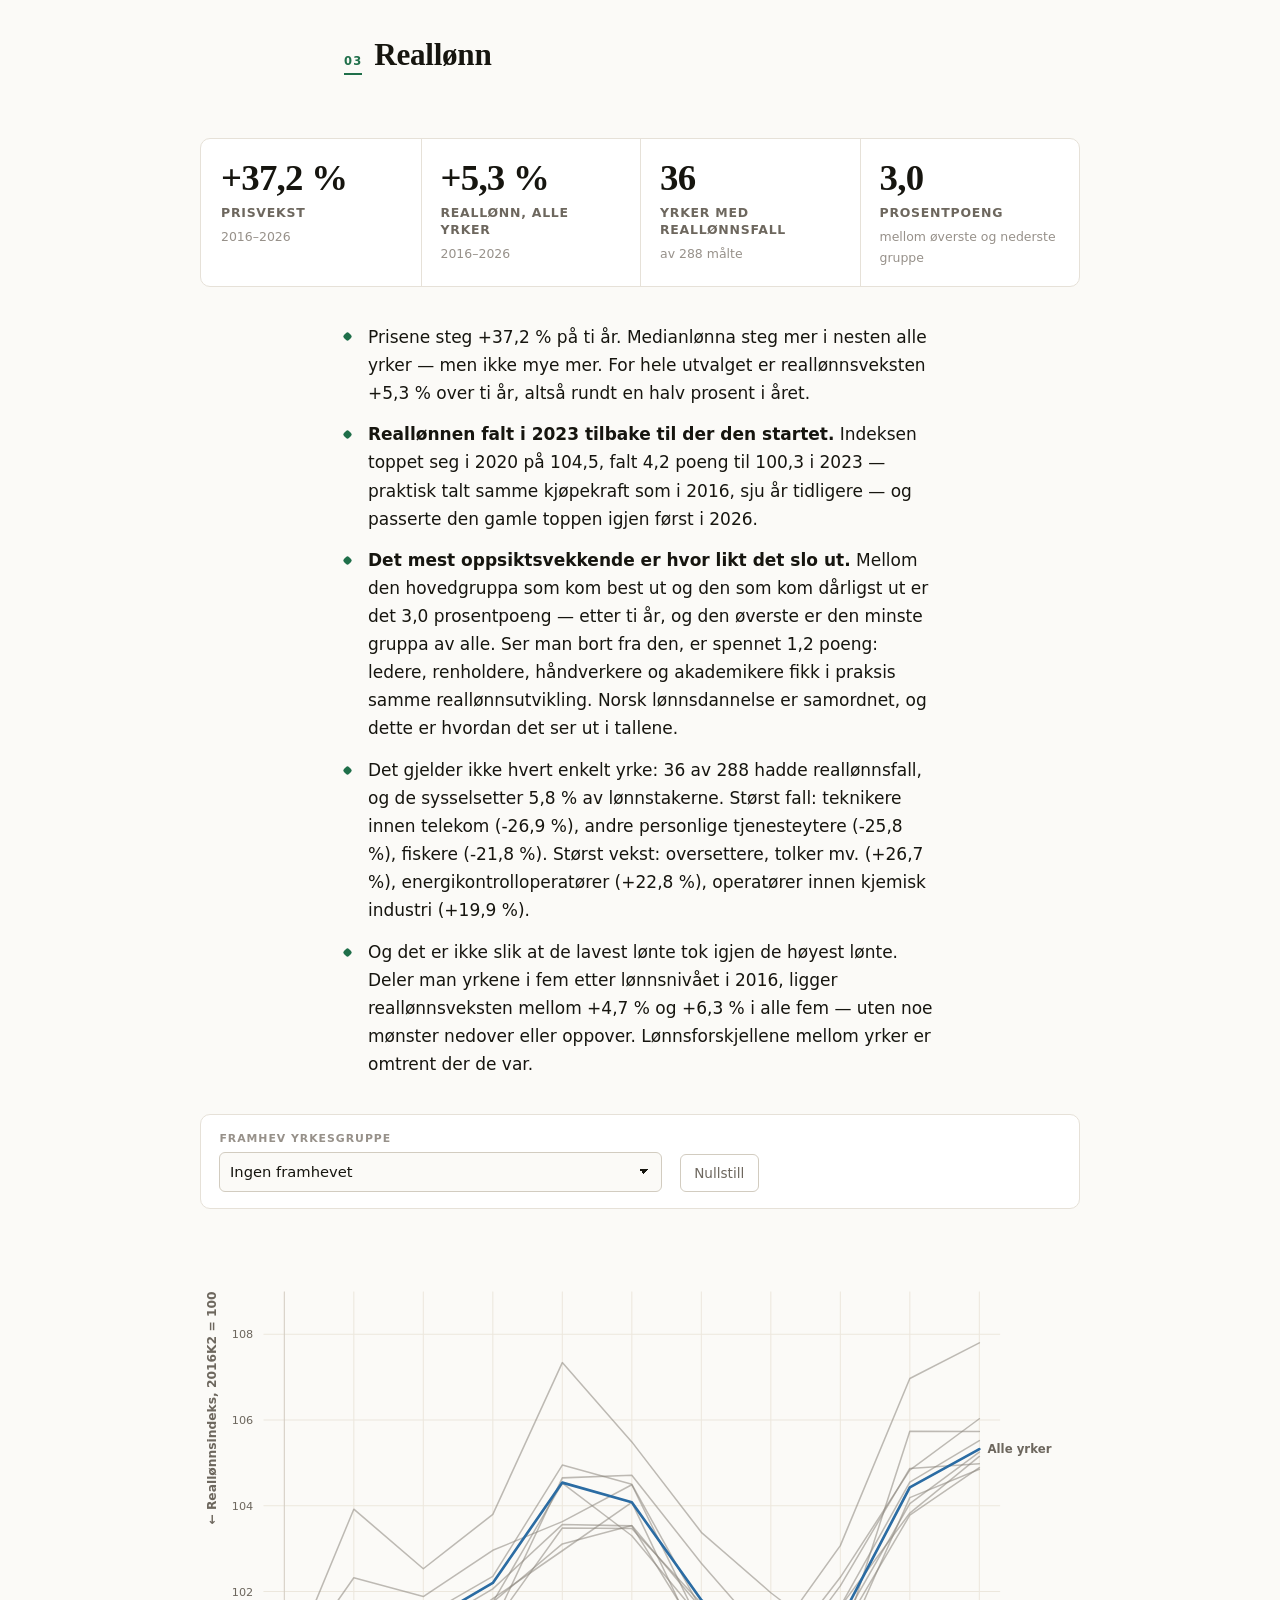
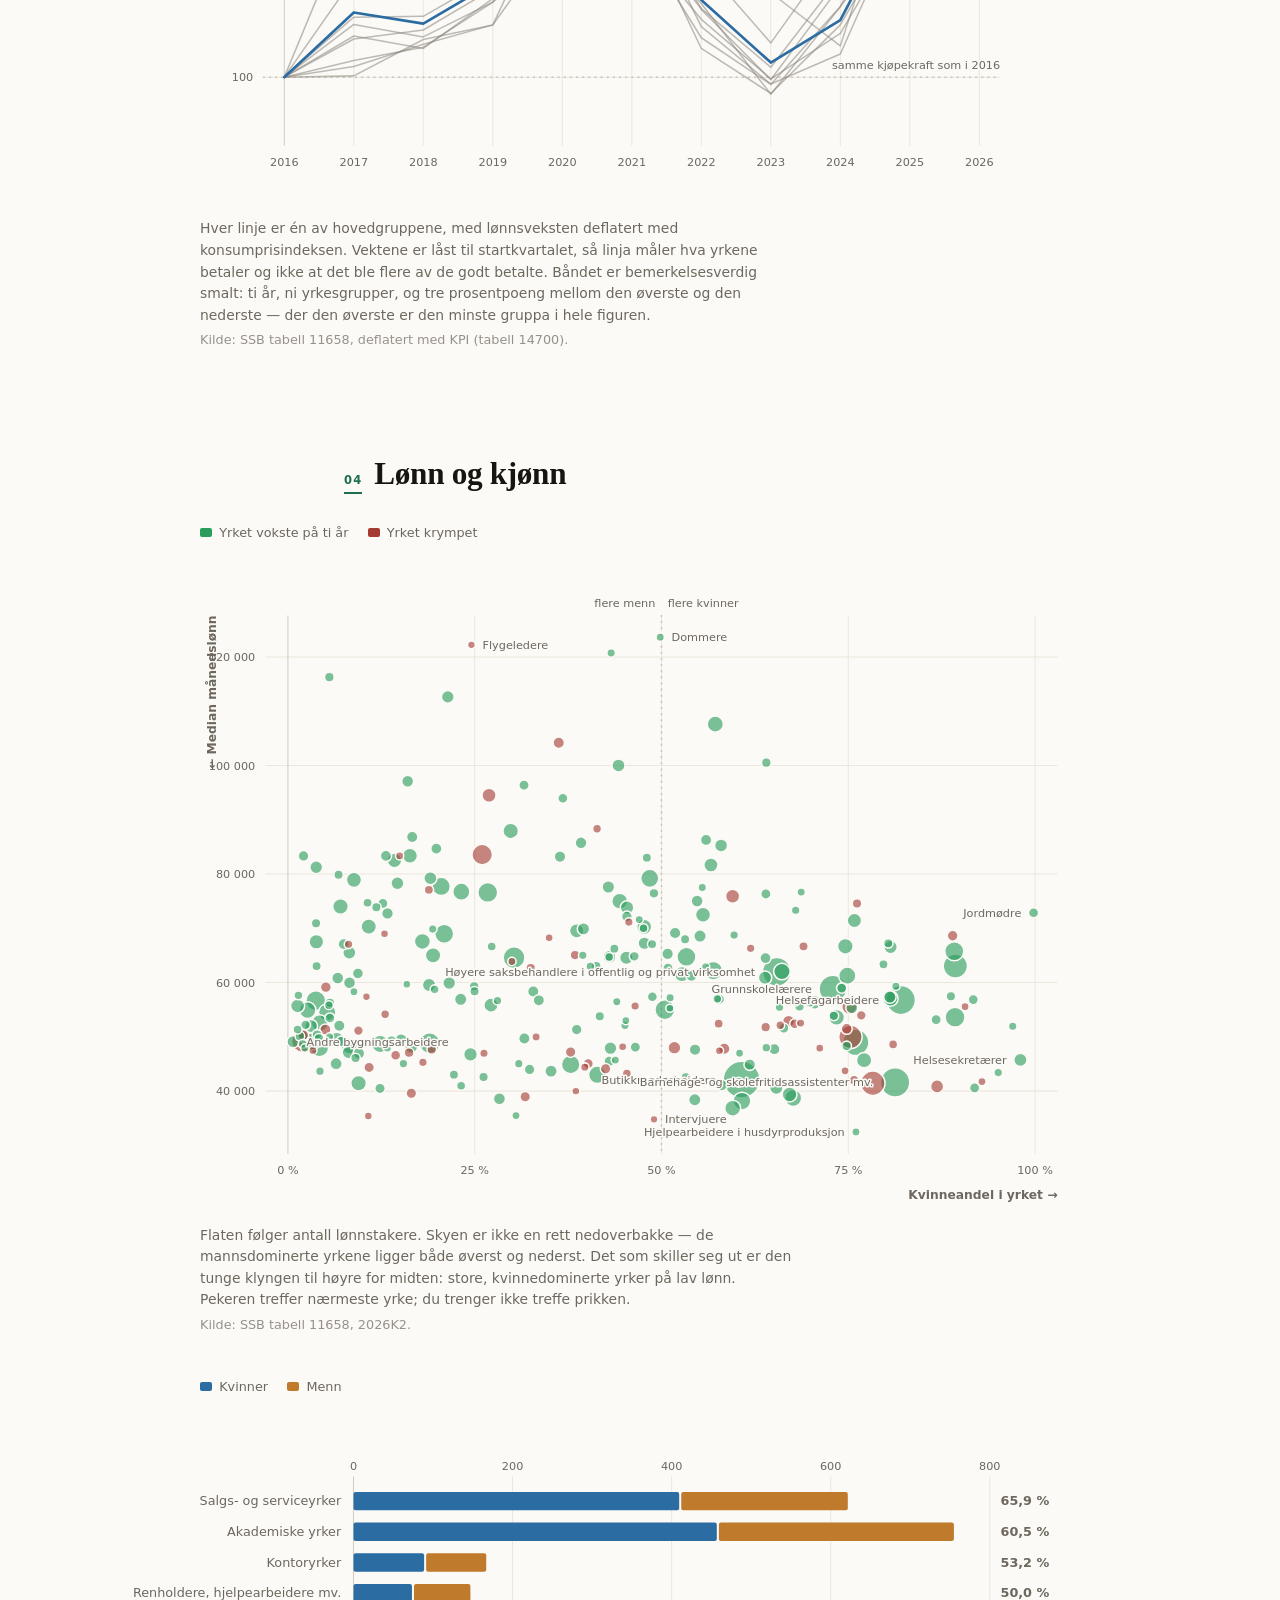
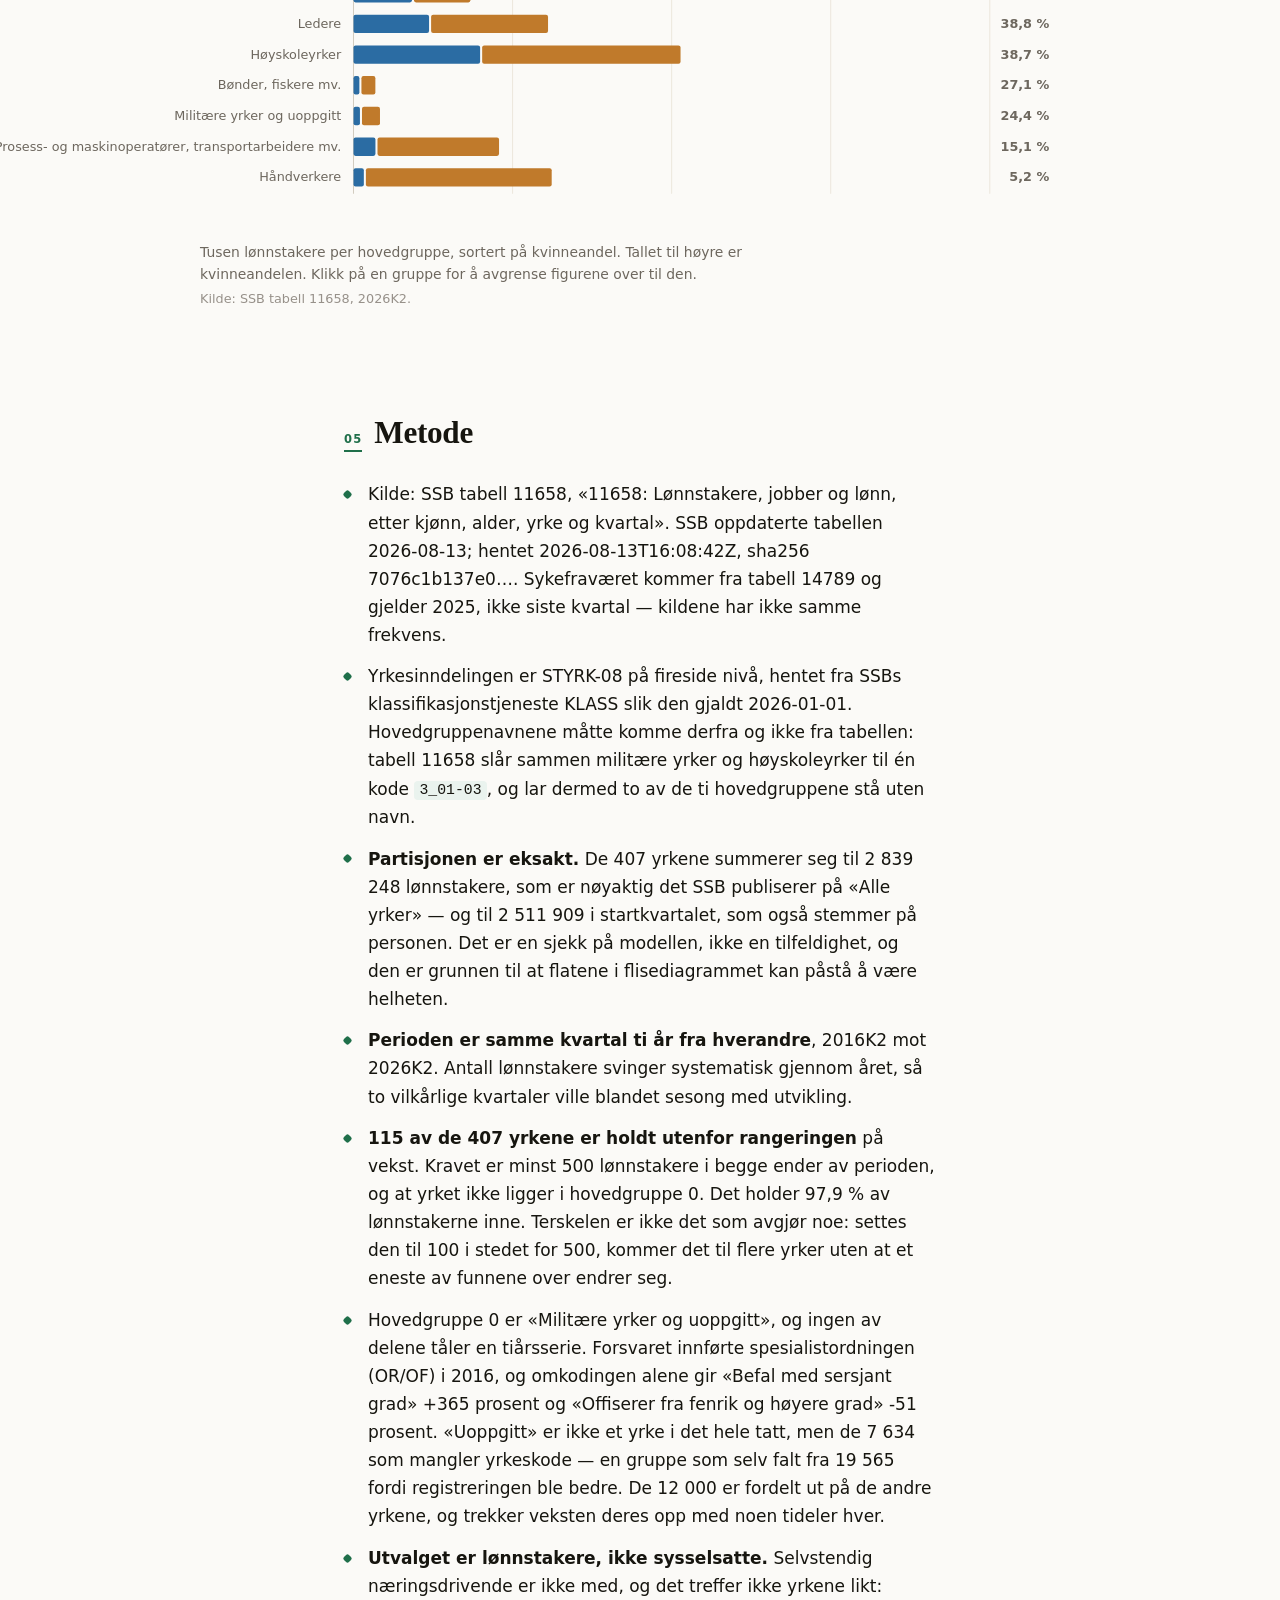
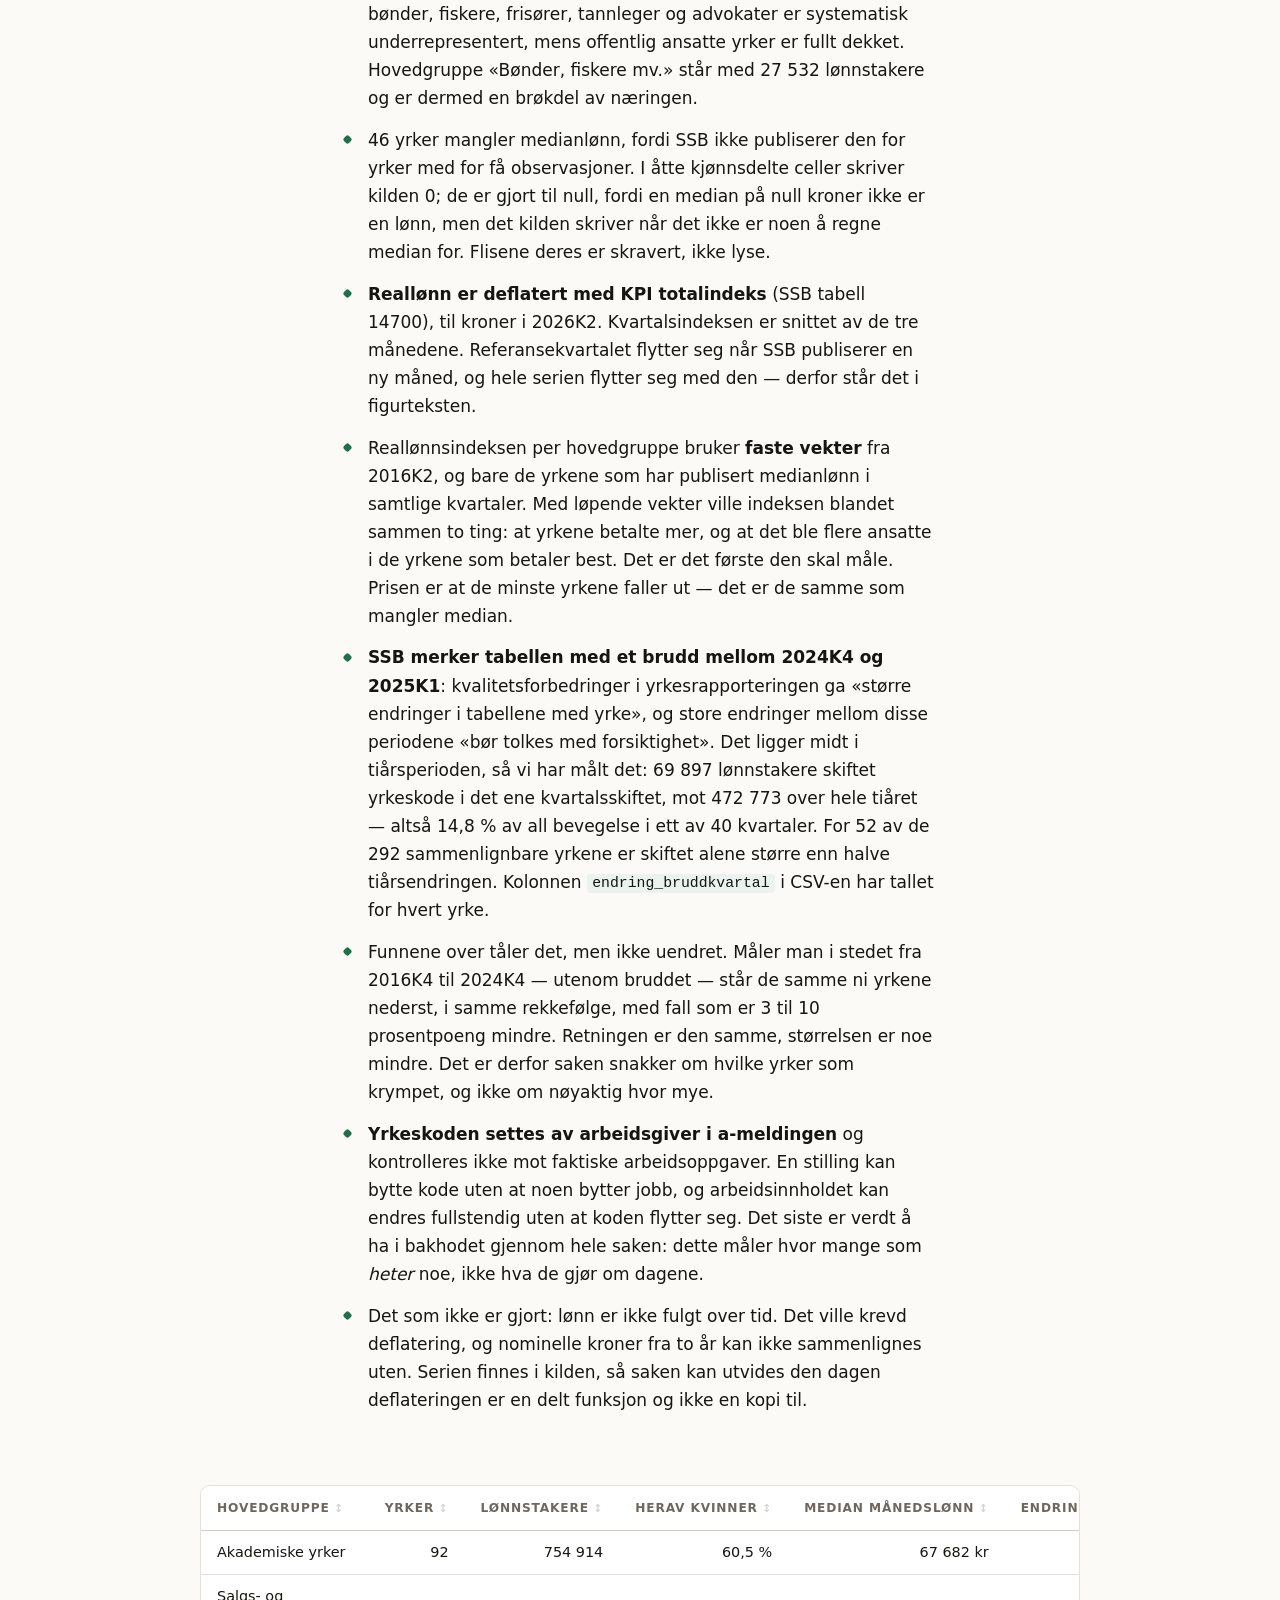
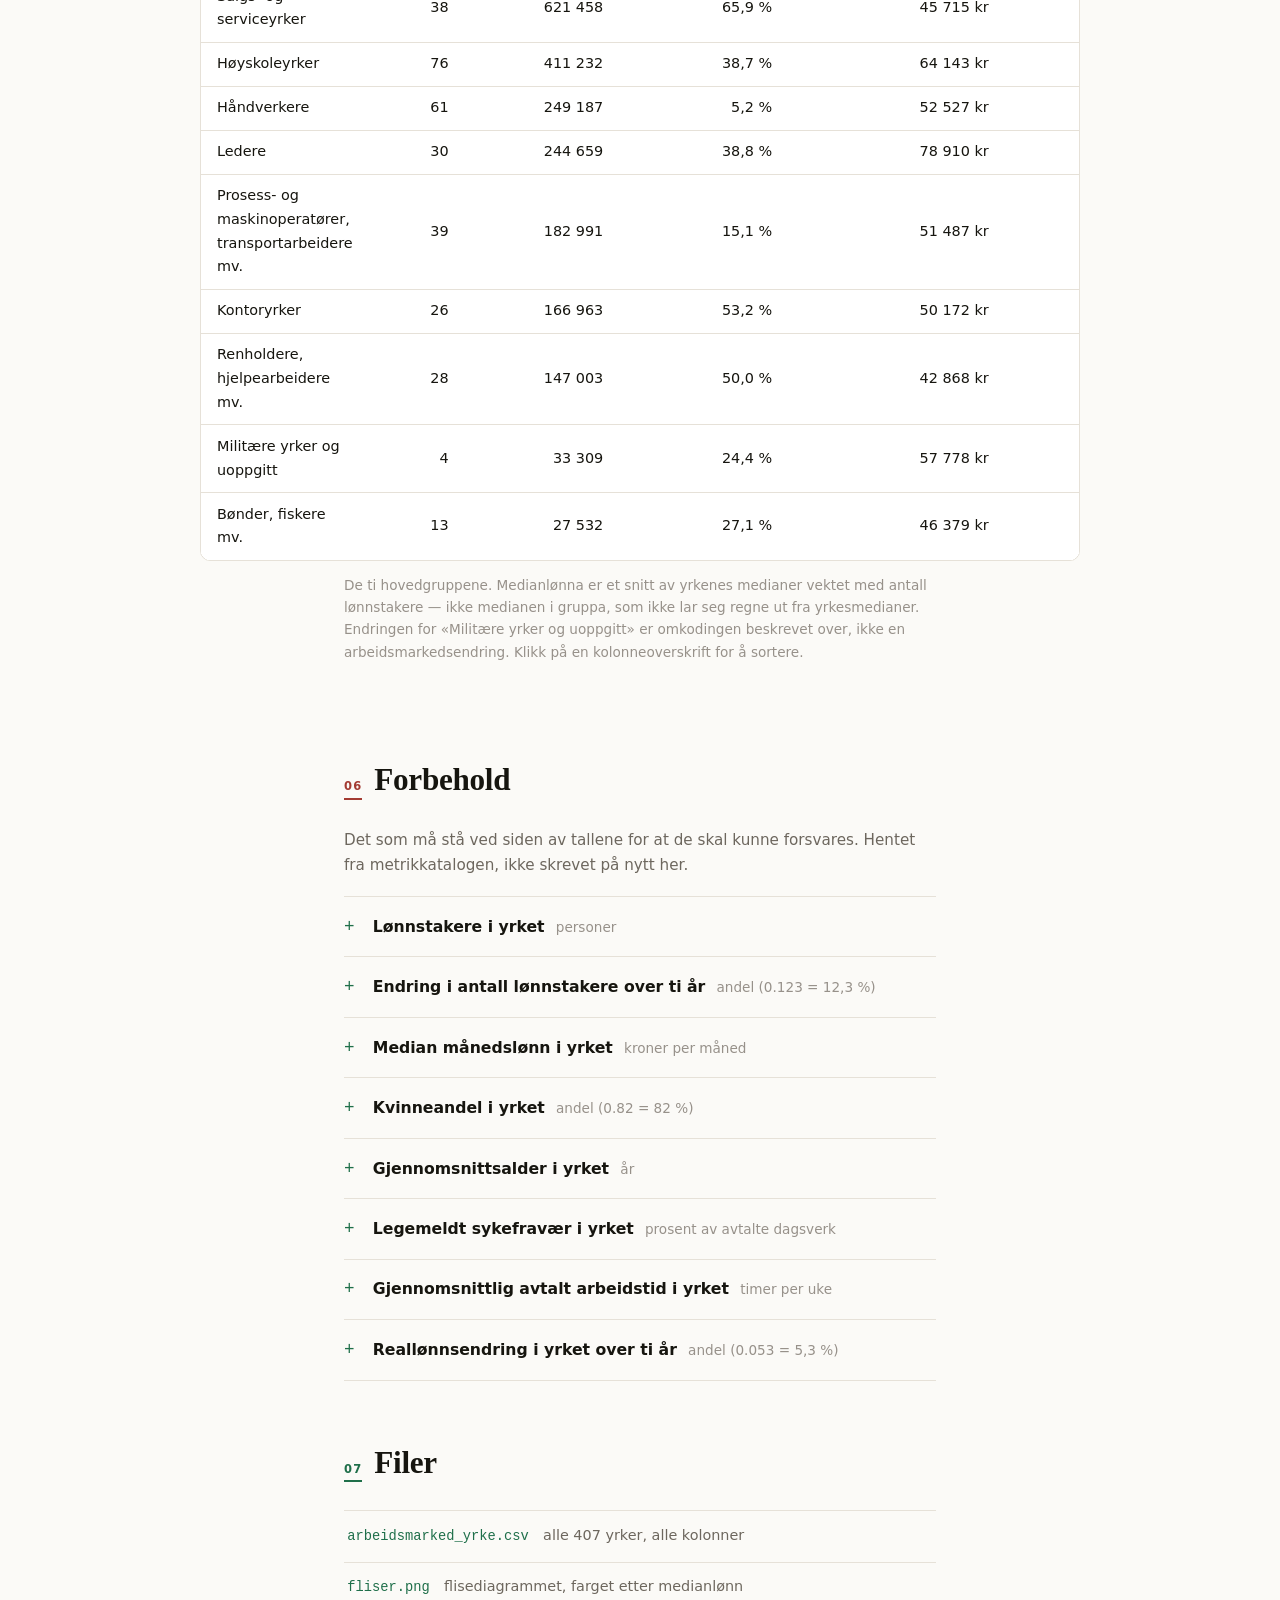
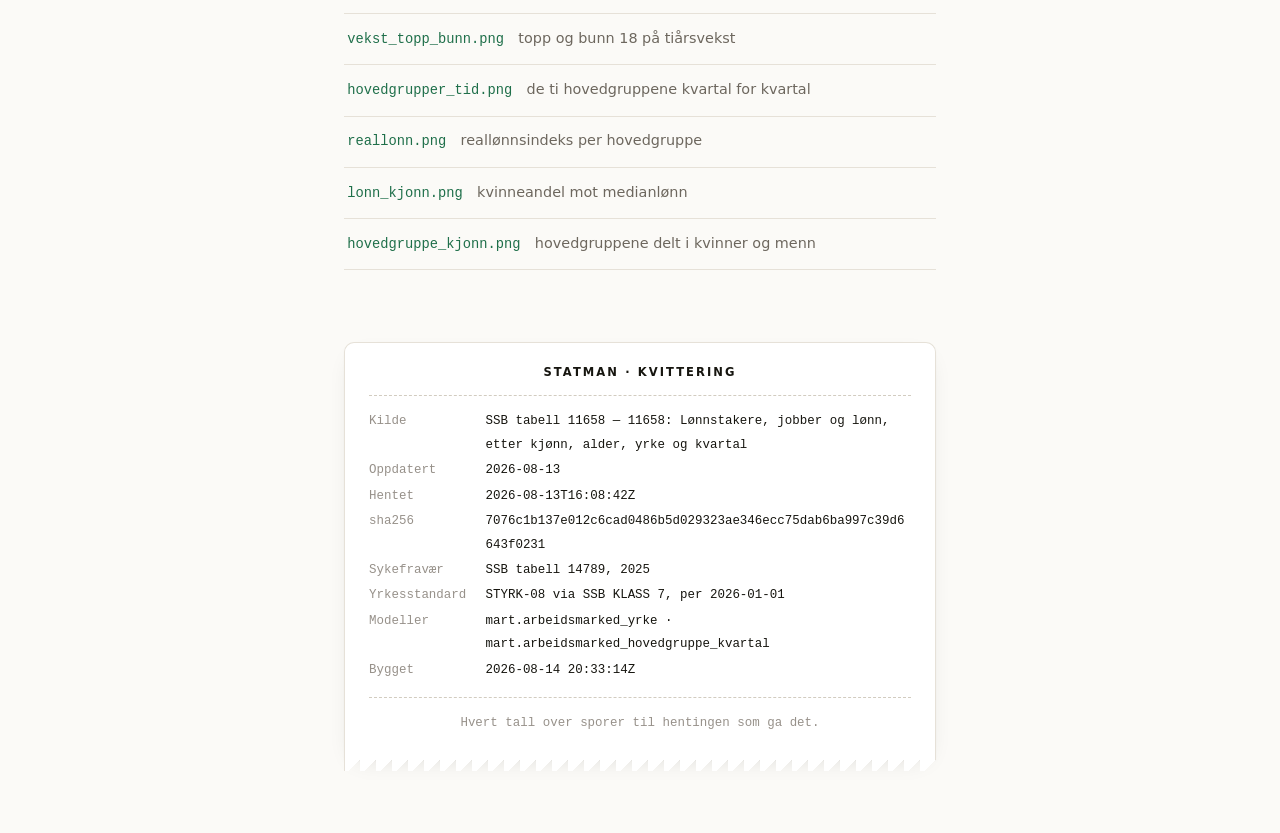
==== commit 0b17e501: "Flisenavnene: tynnere kontur, mer luft, og en figur som får plass Navnene på flisene var tunge å les" ====
--- a/docs/arbeidsmarked_yrke/index.html
+++ b/docs/arbeidsmarked_yrke/index.html
@@ -612,6 +612,12 @@
   }
 }
 
+/* Hvor bredt en figur sida tegner selv får bli i «full» bredde. Smalere enn
+   --full-bredde, som gjelder PNG-figurene: en tegnet figur har høyde etter
+   sideforholdet sitt, og en flate som er høyere enn vinduet kan ikke ses i
+   sin helhet uansett hvor mye plass den får. */
+:root { --graf-full-bredde: 76rem; }
+
 /* Panelet og tegnforklaringen settes inn av skriptet, som søsken til figuren.
    Uten dette ville de klemt seg inn i tekstspennet mens figuren står bredt. */
 @supports (grid-template-columns: subgrid) {
@@ -624,12 +630,22 @@
 }
 /* Panelet, tegnforklaringen og lagteksten hører til figuren og må stå på
    samme bredde som den. De er egne rutenettbarn, så de arver ikke taket
-   hennes — uten dette rant de ut i hele vinduet mens figuren sto midtstilt. */
+   hennes — uten dette rant de ut i hele vinduet mens figuren sto midtstilt.
+
+   Taket er smalere enn --full-bredde, og gjelder figuren selv også. En PNG
+   i full bredde er et bilde leseren ser på; et flisediagram er en flate hen
+   *leter i*, og på 90rem ble den 1440 × 927 piksler — høyere enn vinduet
+   den står i, så ingen så hele figuren uten å zoome ut. 76rem holder hele
+   figuren innenfor en vanlig skjerm. Skriften i den følger ikke med ned:
+   `flisemaal` regner den ut fra den rendrede bredden, så navnene er like
+   store som før — det er flisene som er blitt mindre, og dermed noen færre
+   av dem som får navnet sitt skrevet på seg. */
+.figur.graf.full,
 .graf-styring.full,
 .graf-lagtekst.full,
 .graf-tegn.full {
   width: 100%;
-  max-width: var(--full-bredde);
+  max-width: var(--graf-full-bredde);
   margin-inline: auto;
 }
 
@@ -742,18 +758,29 @@
    skrift under 600 piksler. Se `flisemaal` i graf.js. */
 /* Hvit tekst på flisen, med en tynn mørk kontur under. Konturen er der
    fordi flisene spenner fra nesten hvitt til mørkeblått i samme figur —
-   uten den forsvinner navnet på de lyseste. */
+   uten den forsvinner navnet på de lyseste.
+
+   Konturen er smal og mørk, ikke bred og grå. En bred kontur legger seg
+   *inn* i bokstaven — 2 enheter rundt en skrift på 11 er nesten en tredel
+   av stammen på hver side — og da tykner navnet til en klump der o-en og
+   e-en gror sammen. Bredden settes derfor av skriptet, i forhold til
+   skriftstørrelsen figuren faktisk får (`etiketthalo` i graf.js); verdien
+   her er bare et utgangspunkt for den som ser fila uten skriptet.
+   Vekten er 500 og ikke 600 av samme grunn: kontrasten mot flisa kommer
+   fra konturen, ikke fra fete stammer, og sporingen er løsnet et hakk så
+   nabobokstavene har et hår mellom seg å bli skilt på. */
 .flis-navn {
-  font-size: 11.5px; font-weight: 600; fill: #fff;
+  font-size: 11.5px; font-weight: 500; fill: #fff;
   pointer-events: none;
-  paint-order: stroke; stroke: rgba(0, 0, 0, 0.45);
-  stroke-width: 2px; stroke-linejoin: round;
+  letter-spacing: 0.02em;
+  paint-order: stroke; stroke: rgba(0, 0, 0, 0.62);
+  stroke-width: 1.2px; stroke-linejoin: round;
 }
 .flis-tall {
-  font-size: 10px; fill: #fff; fill-opacity: 0.85;
+  font-size: 10px; fill: #fff; fill-opacity: 0.9;
   pointer-events: none;
-  paint-order: stroke; stroke: rgba(0, 0, 0, 0.45);
-  stroke-width: 2px; stroke-linejoin: round;
+  paint-order: stroke; stroke: rgba(0, 0, 0, 0.62);
+  stroke-width: 1.1px; stroke-linejoin: round;
   font-variant-numeric: tabular-nums;
 }
 /* Gruppenavnet ligger over gruppa si, i sidas blekk — det er en overskrift
@@ -1807,13 +1834,27 @@
     };
   }
 
+  // Konturen under flisenavnene må stå i forhold til skriften, ikke til
+  // viewBox-en. Den kan ikke settes i CSS, for `stroke-width` i en figur med
+  // viewBox er i *enheter*, og enhetene per piksel skifter med figurbredden:
+  // en fast bredde på 2 gir en hårstrek på telefon og en klump på skjerm,
+  // der skriften er 11 enheter og konturen dermed nesten en tredel av
+  // stammen på hver side. 0,10 av skriftstørrelsen er målt til å være nok
+  // til å skille hvit skrift fra den lyseste flisa uten å tykne den.
+  function etiketthalo(skrift) {
+    return Math.round(skrift * 0.10 * 100) / 100 + "px";
+  }
+
   function tegnFliser(spek, vert, boble, g) {
     // Større viewBox enn de andre figurene, med samme sideforhold. Skriften
     // er 11 piksler i *viewBox*-enheter, så et grovere rutenett gir relativt
     // mindre tekst og dermed navn på langt flere fliser. 860 enheter ga navn
-    // på seks av fire hundre; 1180 gir det på rundt tjuefem. Prisen er at
-    // figuren tåler mindre nedskalering før teksten blir liten — den er
-    // «full» bredde nettopp derfor, og PNG-en er der for resten.
+    // på seks av fire hundre; 1180 gir det på seks til ni, alt etter hvor
+    // bred figuren faktisk blir. Prisen er at figuren tåler mindre
+    // nedskalering før teksten blir liten — den er «full» bredde nettopp
+    // derfor, og PNG-en er der for resten. Navnene er uansett ikke måten
+    // figuren leses på: de er der for å gi et par holdepunkter i flaten,
+    // og hvert enkelt yrke finner leseren i nedtrekket eller ved å peke.
     var maal = flisemaal(vert.getBoundingClientRect().width);
     var B = maal.B, H = maal.H, luft = 3, tittelhoyde = maal.tittel;
     var s = el("svg", {
@@ -1908,19 +1949,24 @@
     s._etiketter = function () {
       tekster.replaceChildren();
       spek.marks.forEach(function (m) {
-        if (!m._el || m._b < maal.navn * 2.6 || m._h < maal.navn * 1.3) return;
+        if (!m._el || m._b < maal.navn * 2.6 || m._h < maal.navn * 1.35) return;
         var plass = m._b - 7;
         var navn = txt(el("text", {
-          class: "flis-navn", x: m._x + 4, y: m._y + maal.navn * 1.09
+          class: "flis-navn", x: m._x + 4, y: m._y + maal.navn * 1.05
         }), m.label);
         navn.style.fontSize = maal.navn + "px";
+        navn.style.strokeWidth = etiketthalo(maal.navn);
         tekster.appendChild(navn);
         if (navn.getBBox().width > plass) { navn.remove(); return; }
-        if (m._h < maal.navn * 2.7 || !m.note) return;
+        // Tallet står en drøy linje under navnet. Avstanden er 1,35 ganger
+        // navnets skrift og ikke 1,08: to hvite linjer med kontur som ligger
+        // tettere enn det, leses som én tykk strek med tall i.
+        if (m._h < maal.navn * 2.95 || !m.note) return;
         var tall = txt(el("text", {
-          class: "flis-tall", x: m._x + 4, y: m._y + maal.navn * 2.17
+          class: "flis-tall", x: m._x + 4, y: m._y + maal.navn * 2.4
         }), m.note);
         tall.style.fontSize = maal.tall + "px";
+        tall.style.strokeWidth = etiketthalo(maal.tall);
         tekster.appendChild(tall);
         if (tall.getBBox().width > plass) tall.remove();
       });
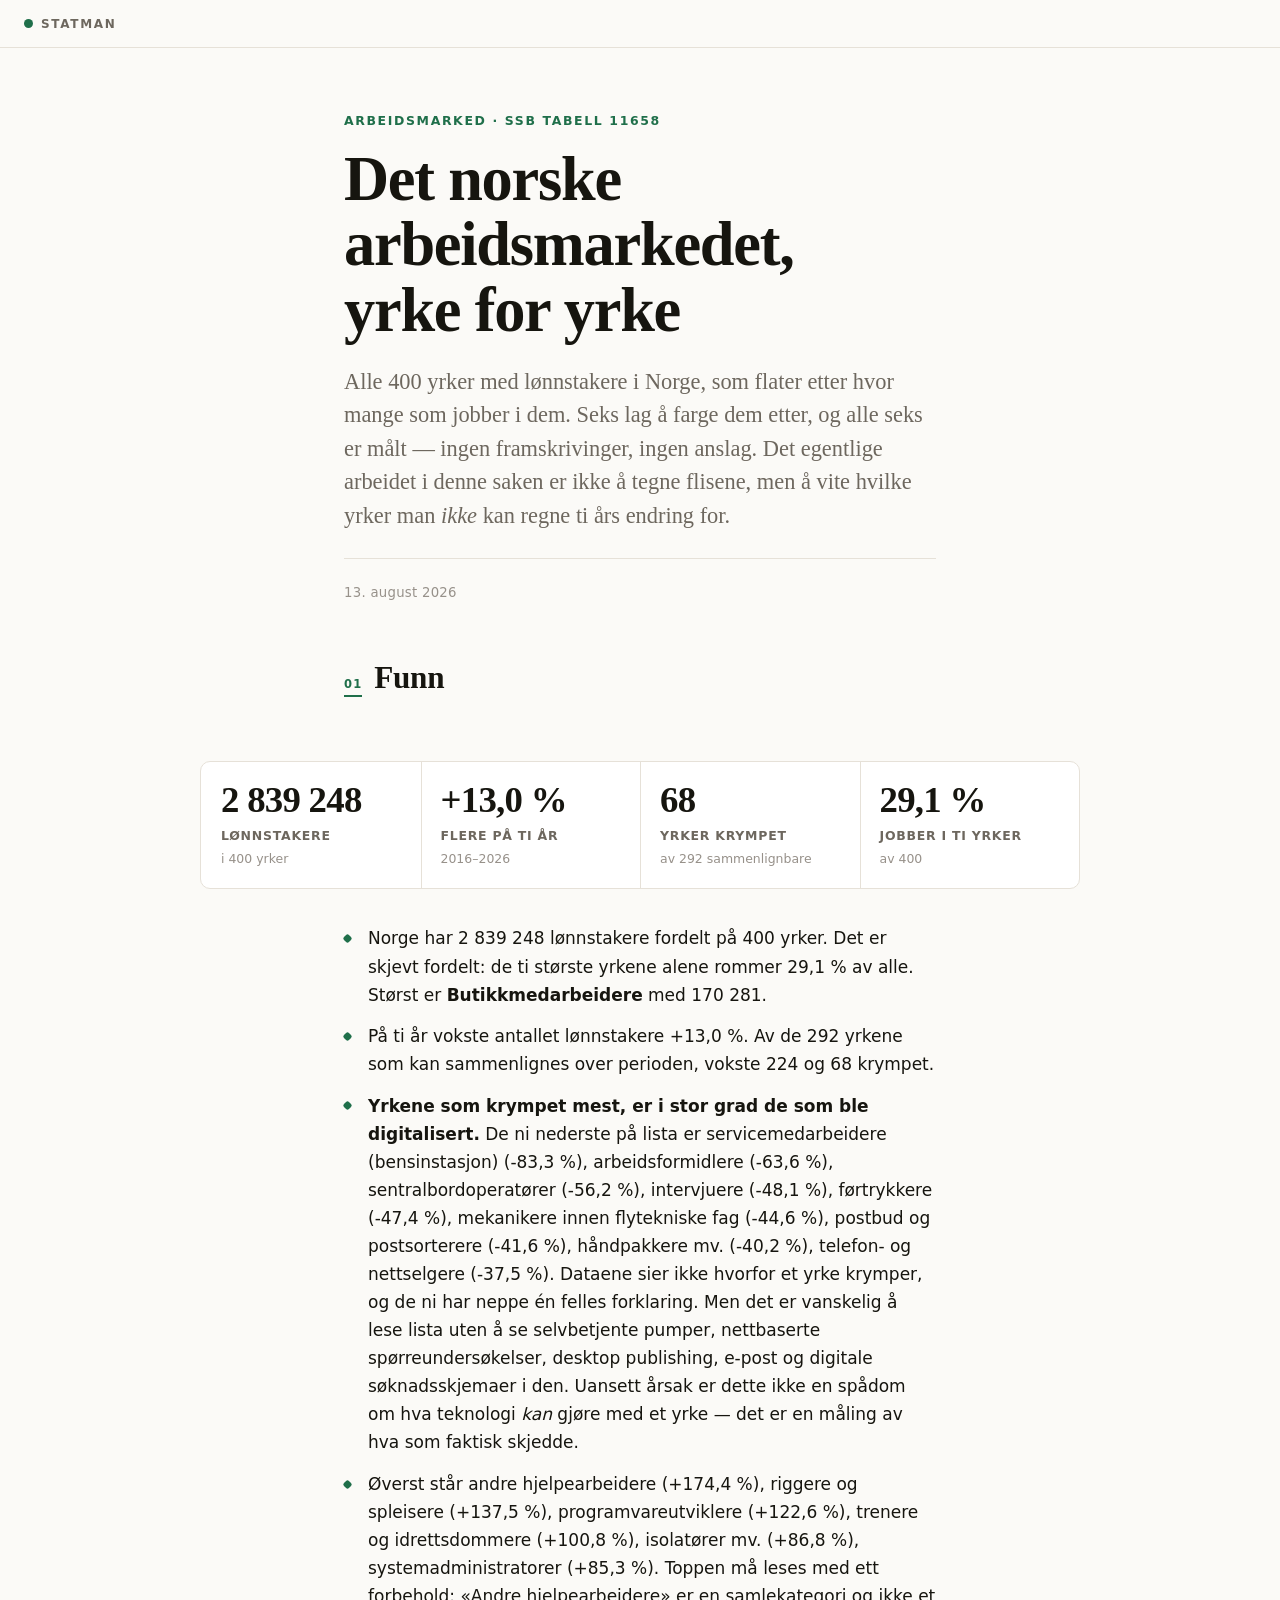
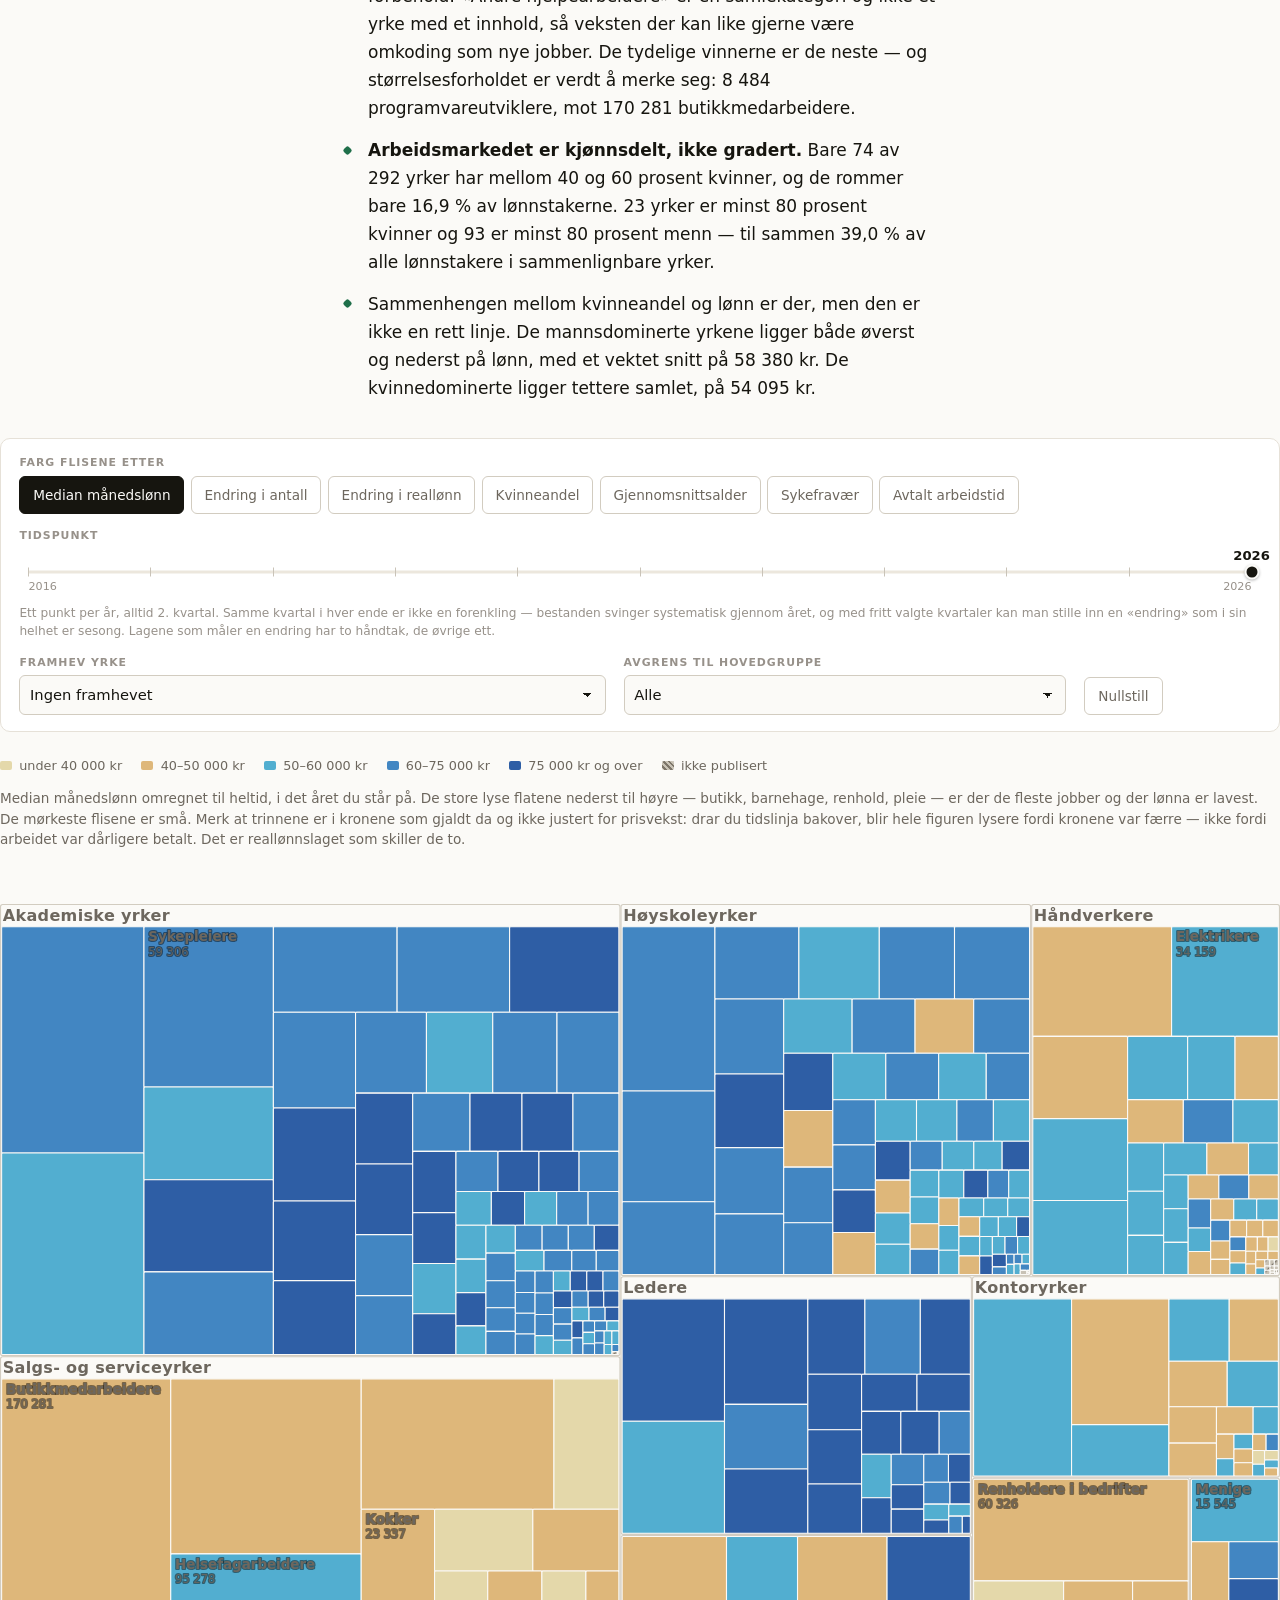
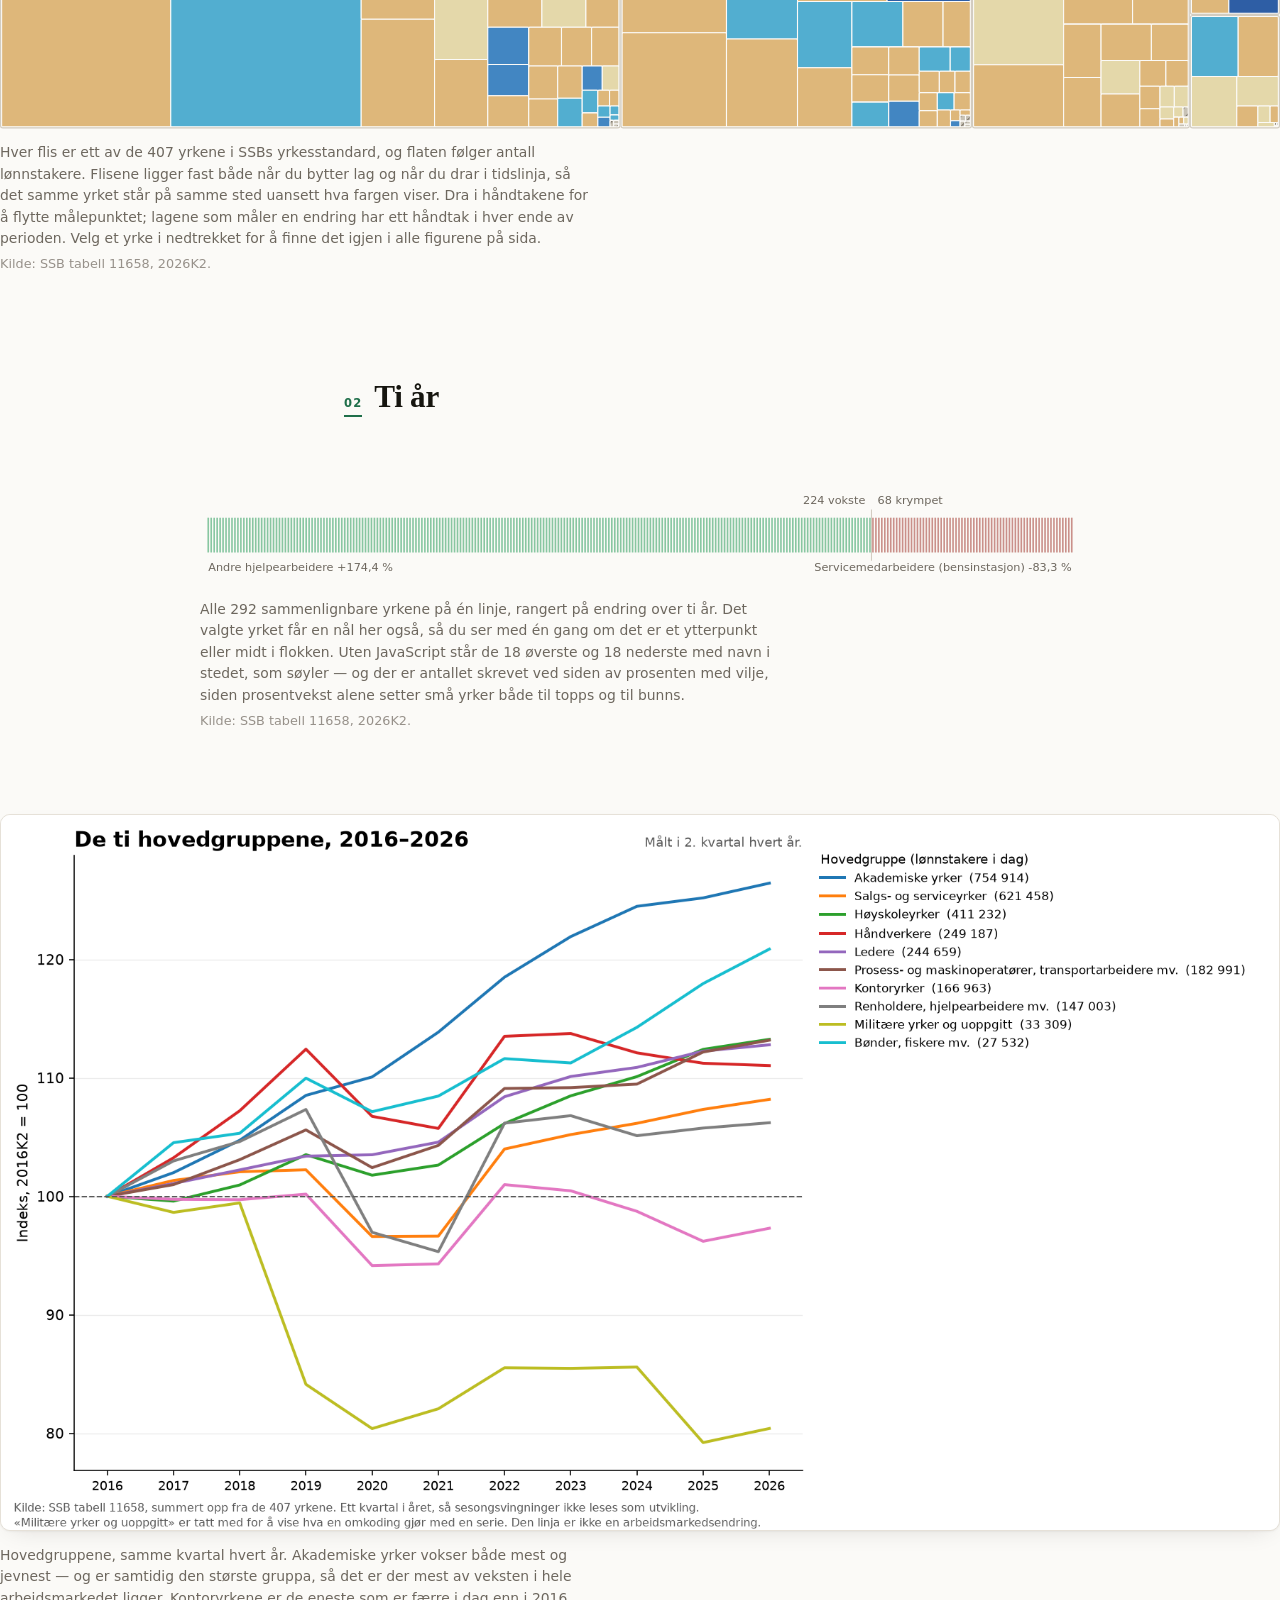
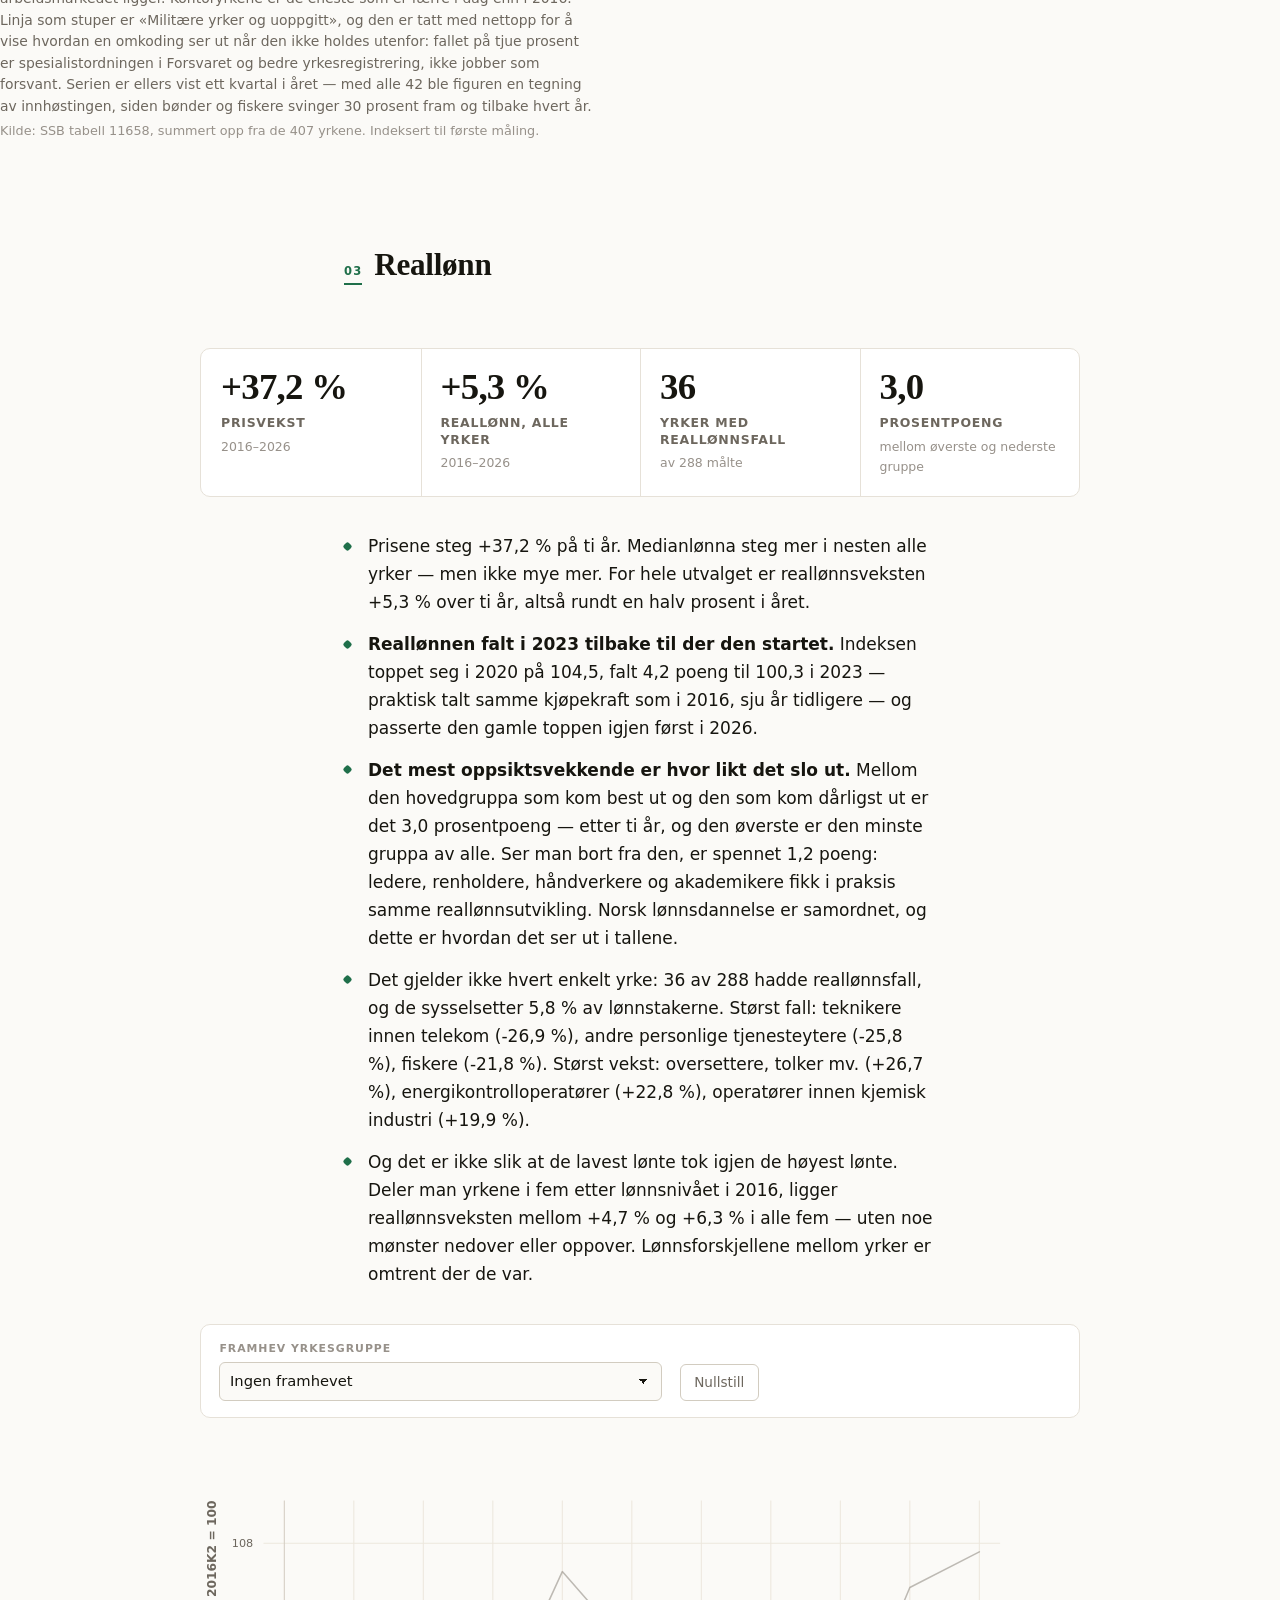
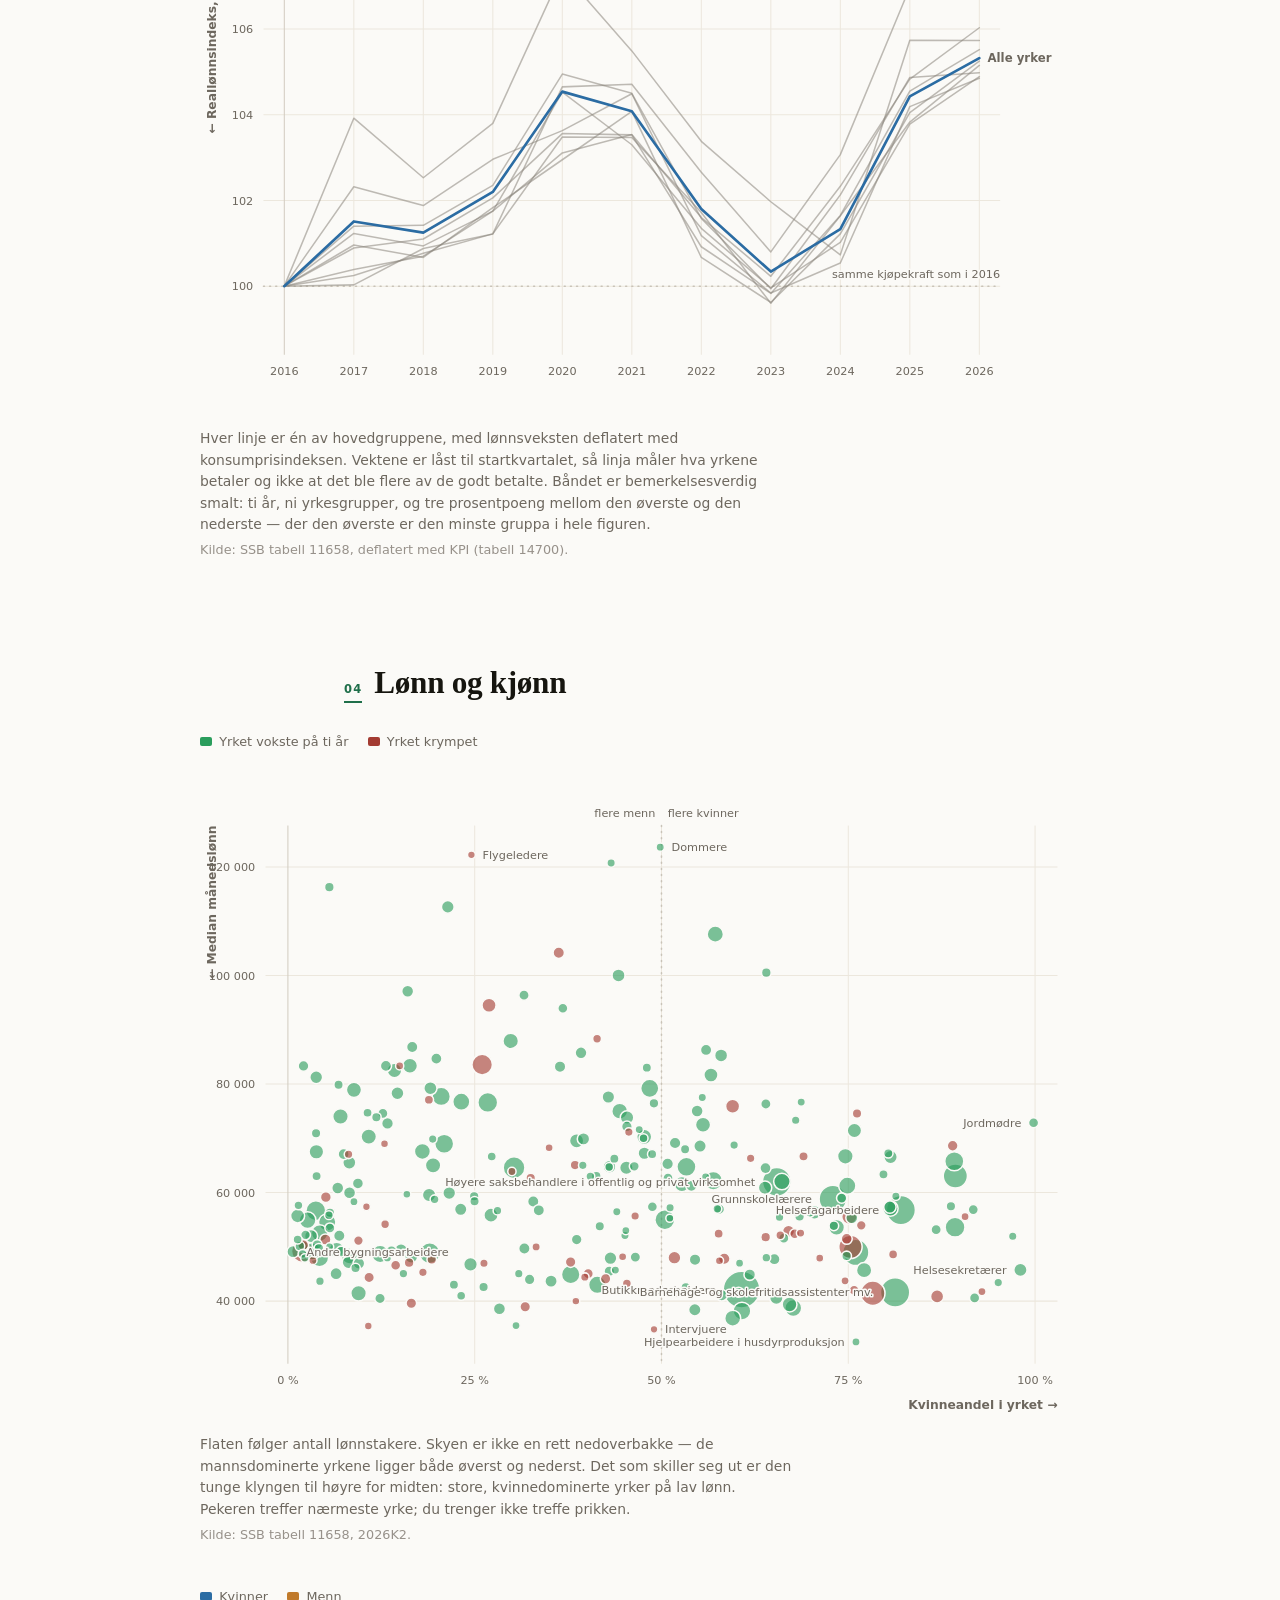
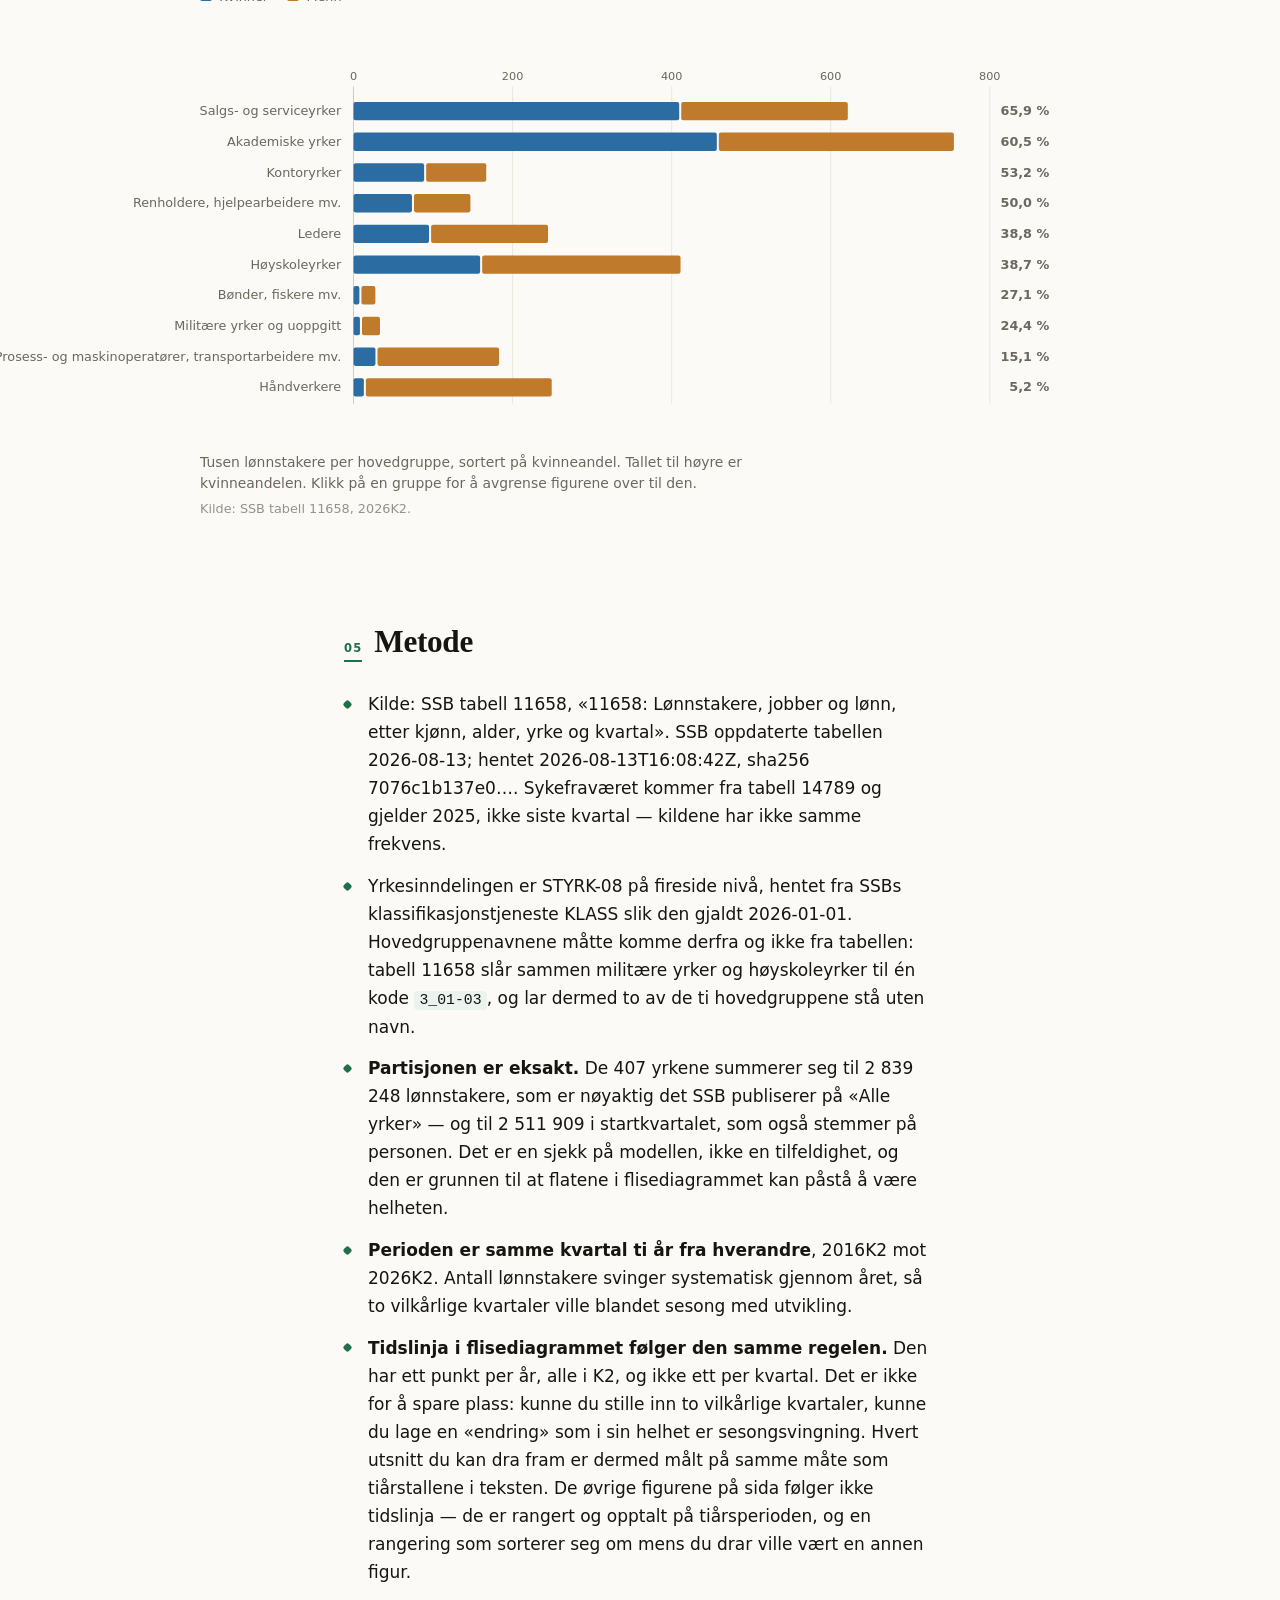
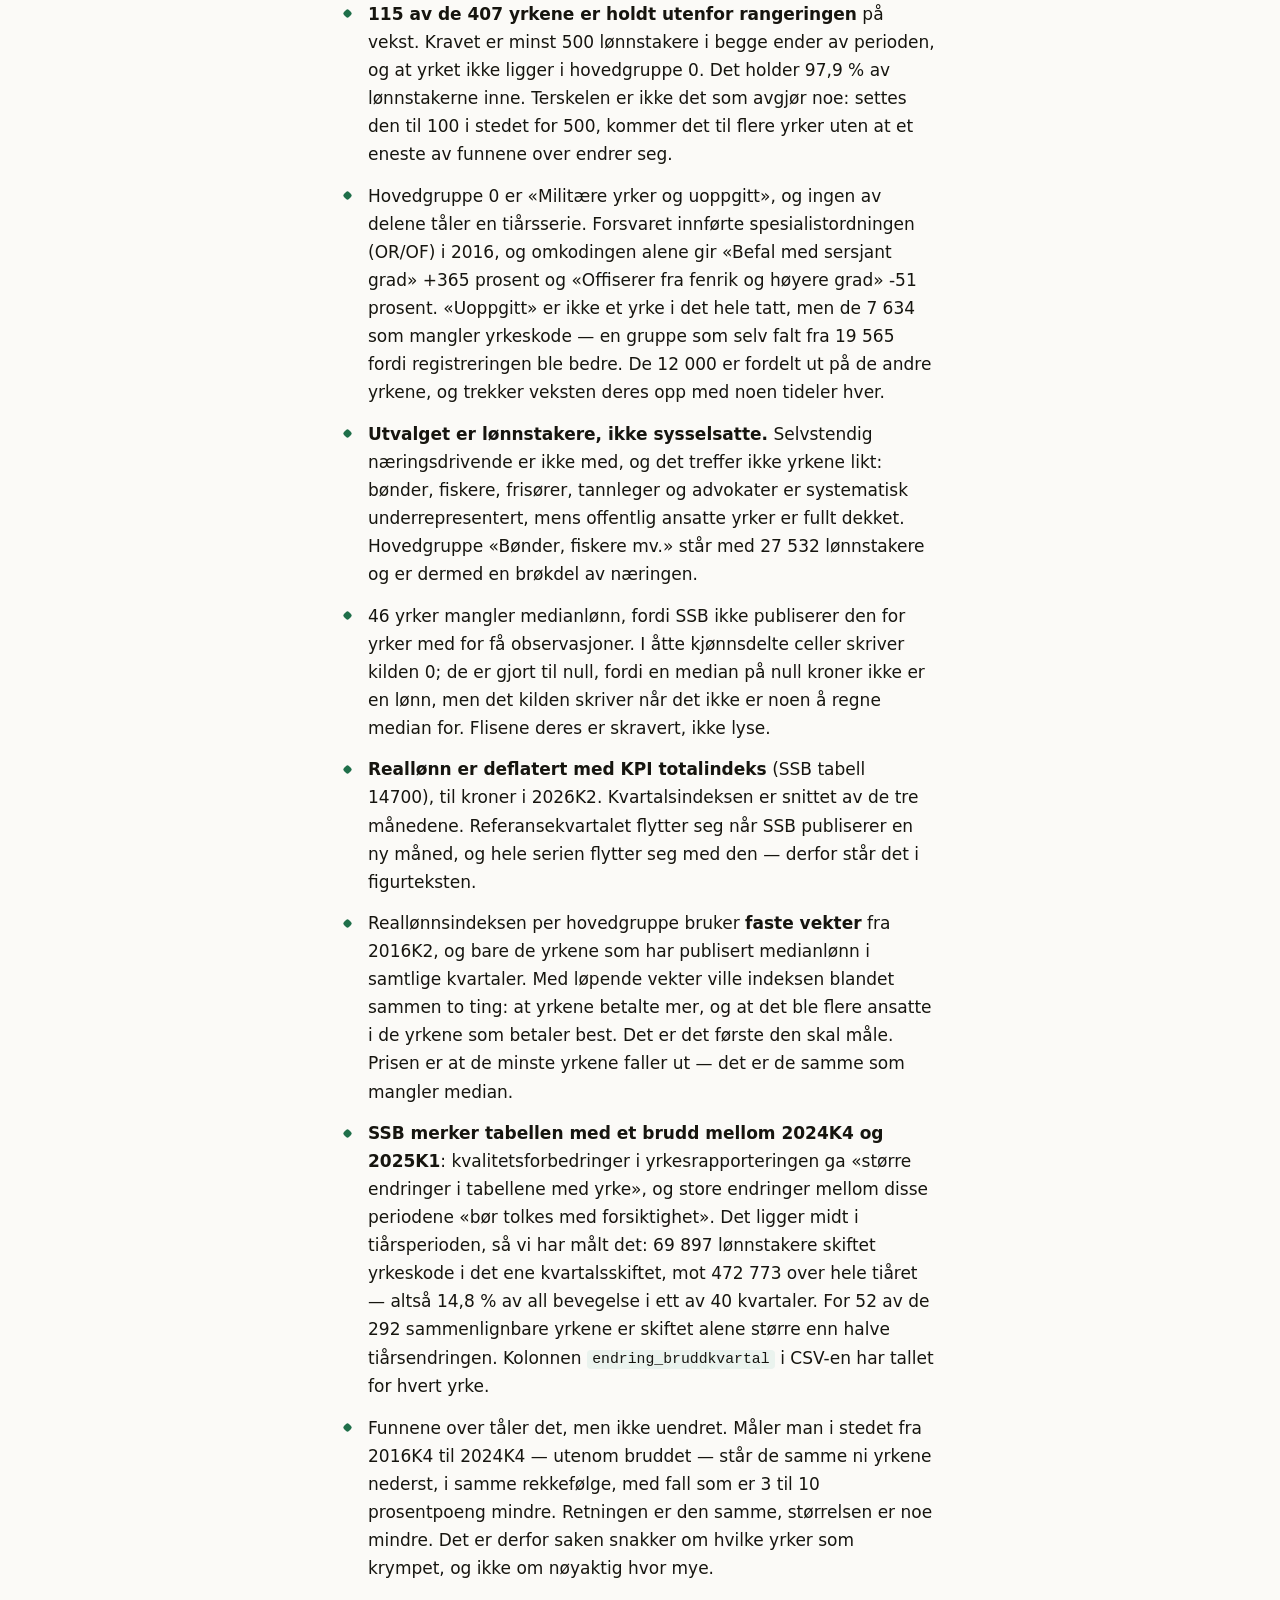
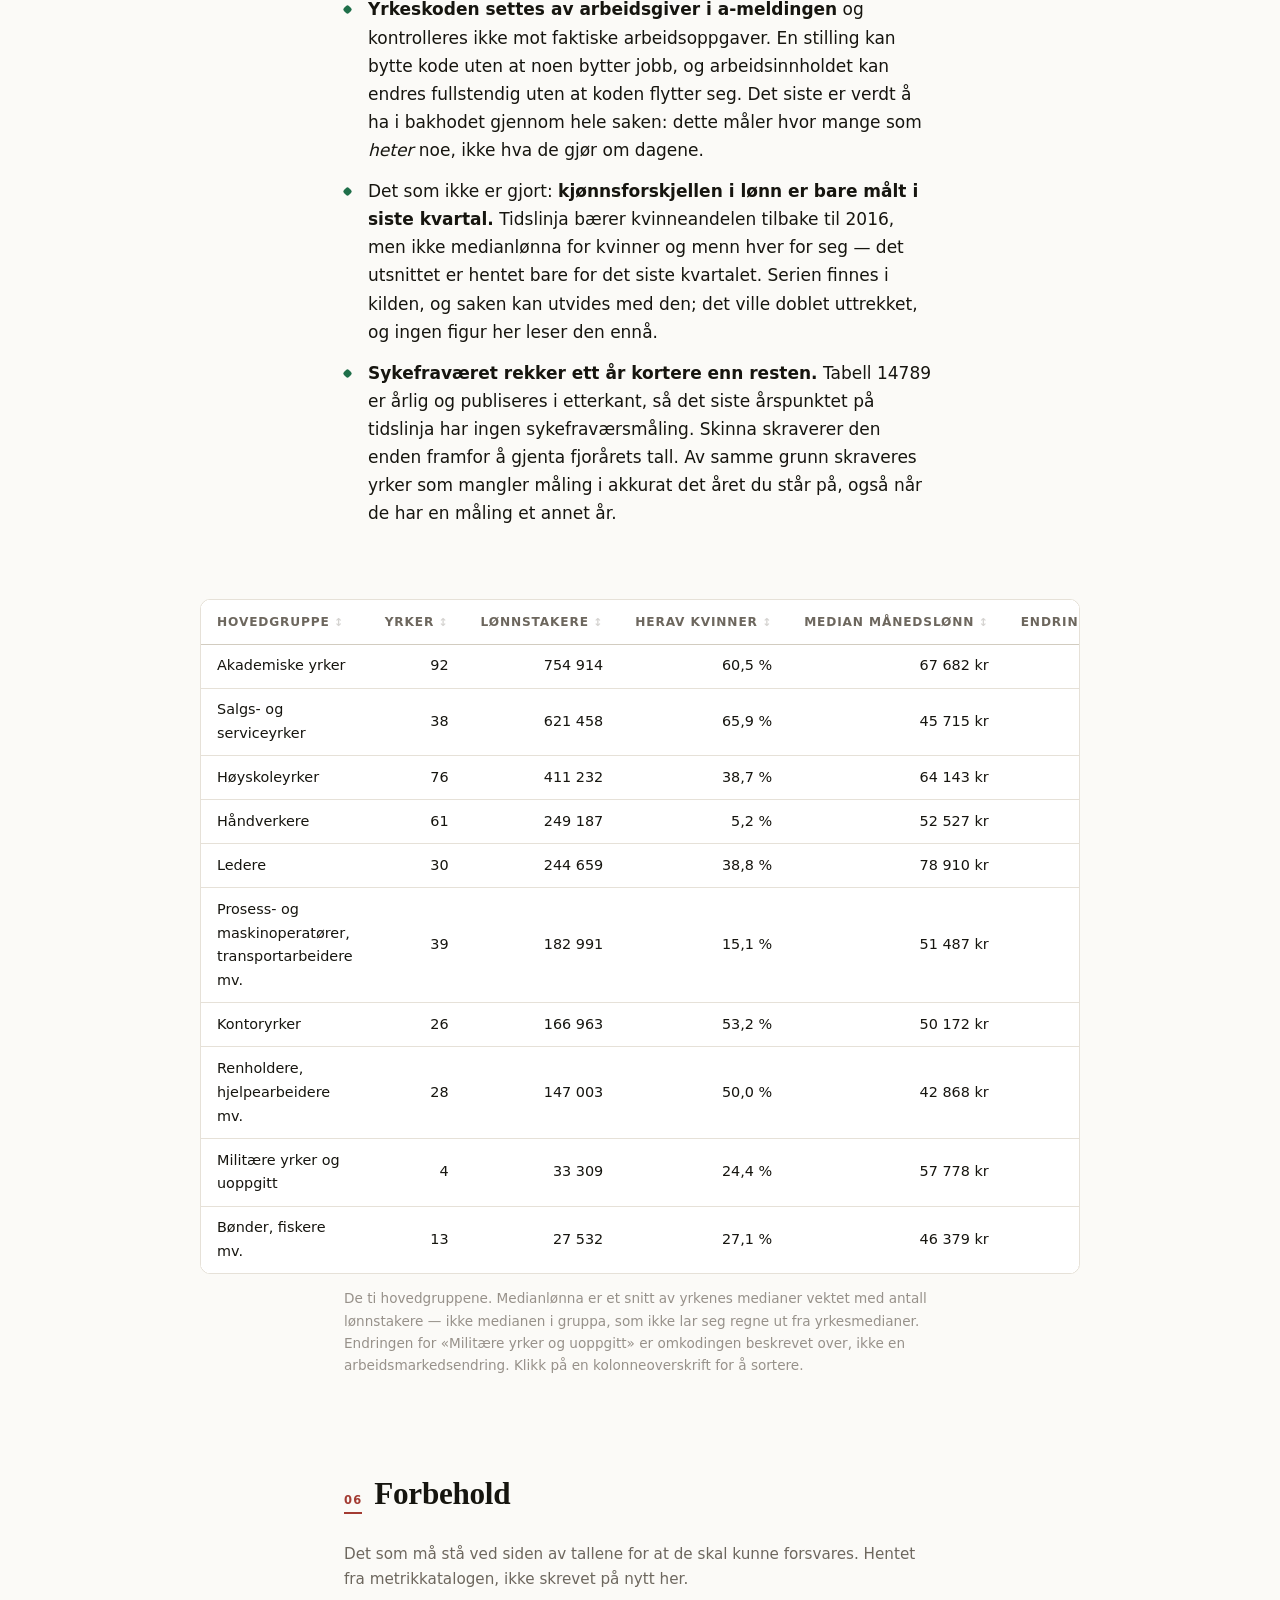
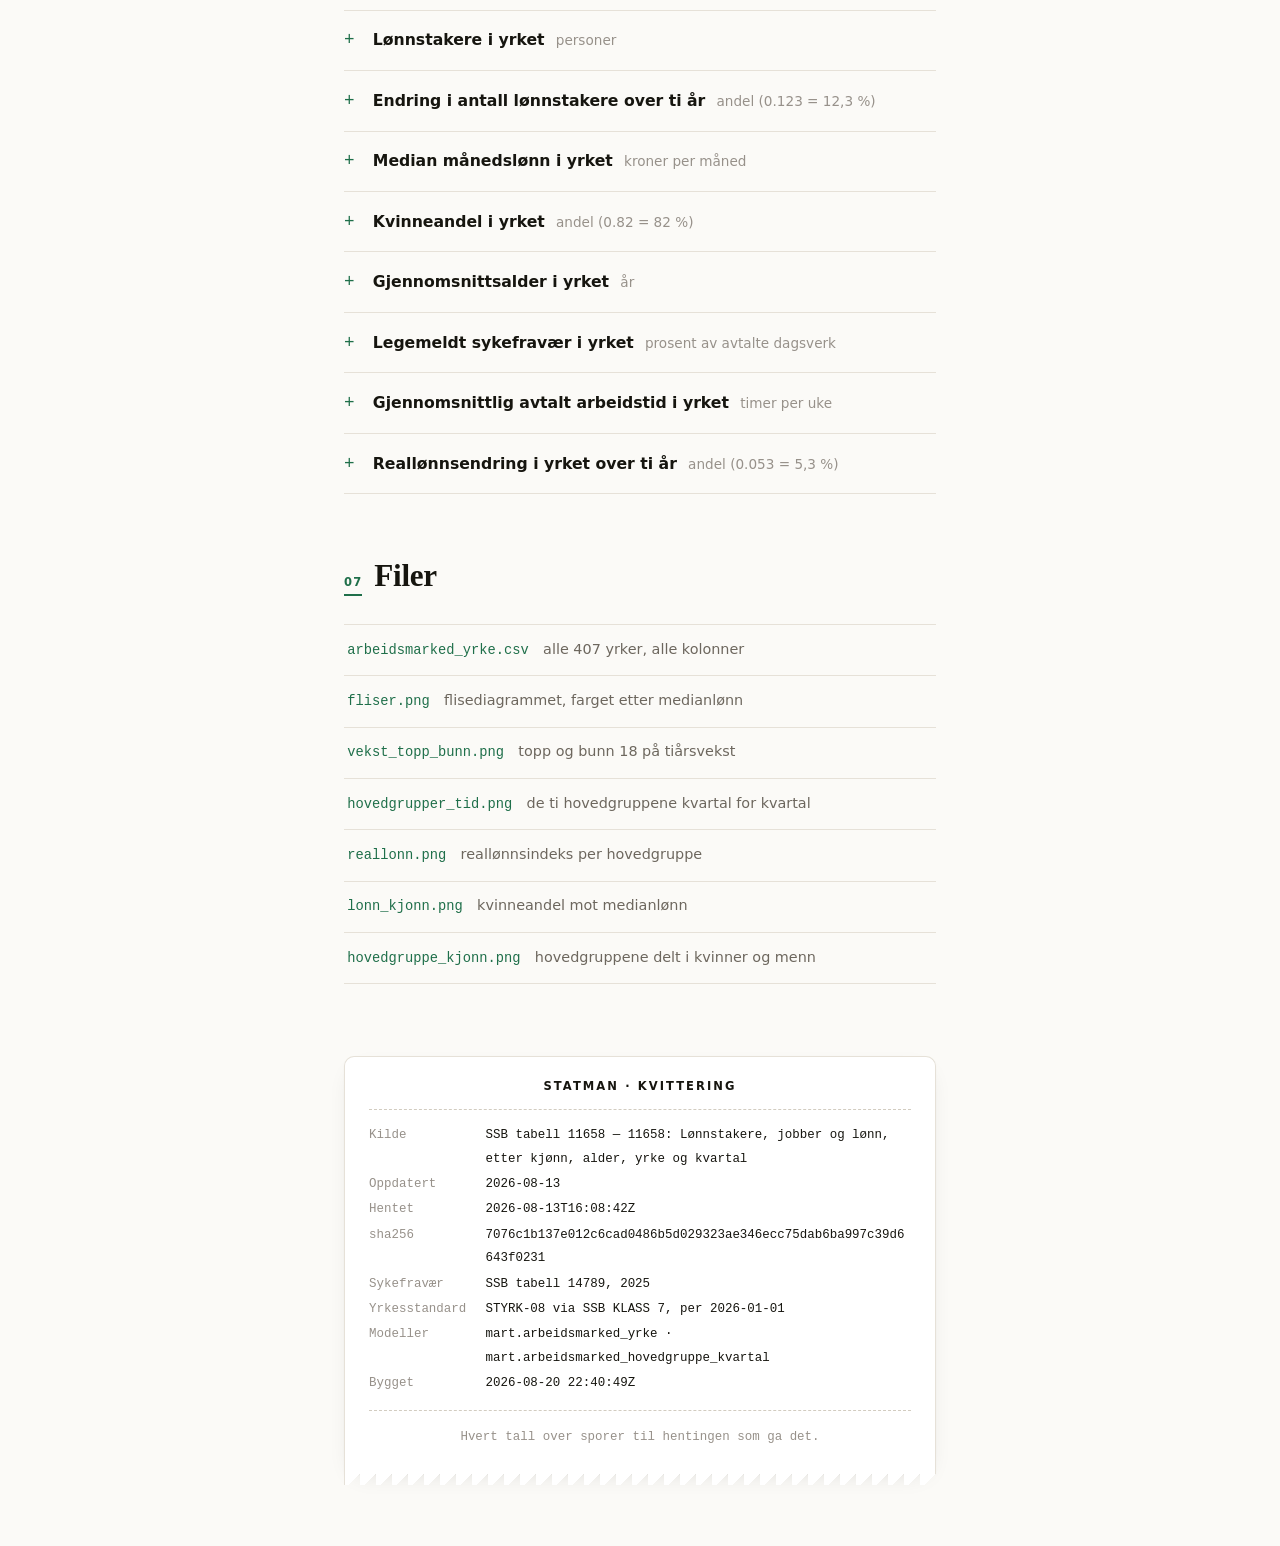
==== commit 7c755256: "Tidslinje i flisediagrammet: dra i årene framfor å få perioden servert Flisediagrammet sto låst til " ====
--- a/docs/arbeidsmarked_yrke/index.html
+++ b/docs/arbeidsmarked_yrke/index.html
@@ -612,12 +612,6 @@
   }
 }
 
-/* Hvor bredt en figur sida tegner selv får bli i «full» bredde. Smalere enn
-   --full-bredde, som gjelder PNG-figurene: en tegnet figur har høyde etter
-   sideforholdet sitt, og en flate som er høyere enn vinduet kan ikke ses i
-   sin helhet uansett hvor mye plass den får. */
-:root { --graf-full-bredde: 76rem; }
-
 /* Panelet og tegnforklaringen settes inn av skriptet, som søsken til figuren.
    Uten dette ville de klemt seg inn i tekstspennet mens figuren står bredt. */
 @supports (grid-template-columns: subgrid) {
@@ -630,22 +624,12 @@
 }
 /* Panelet, tegnforklaringen og lagteksten hører til figuren og må stå på
    samme bredde som den. De er egne rutenettbarn, så de arver ikke taket
-   hennes — uten dette rant de ut i hele vinduet mens figuren sto midtstilt.
-
-   Taket er smalere enn --full-bredde, og gjelder figuren selv også. En PNG
-   i full bredde er et bilde leseren ser på; et flisediagram er en flate hen
-   *leter i*, og på 90rem ble den 1440 × 927 piksler — høyere enn vinduet
-   den står i, så ingen så hele figuren uten å zoome ut. 76rem holder hele
-   figuren innenfor en vanlig skjerm. Skriften i den følger ikke med ned:
-   `flisemaal` regner den ut fra den rendrede bredden, så navnene er like
-   store som før — det er flisene som er blitt mindre, og dermed noen færre
-   av dem som får navnet sitt skrevet på seg. */
-.figur.graf.full,
+   hennes — uten dette rant de ut i hele vinduet mens figuren sto midtstilt. */
 .graf-styring.full,
 .graf-lagtekst.full,
 .graf-tegn.full {
   width: 100%;
-  max-width: var(--graf-full-bredde);
+  max-width: var(--full-bredde);
   margin-inline: auto;
 }
 
@@ -758,29 +742,18 @@
    skrift under 600 piksler. Se `flisemaal` i graf.js. */
 /* Hvit tekst på flisen, med en tynn mørk kontur under. Konturen er der
    fordi flisene spenner fra nesten hvitt til mørkeblått i samme figur —
-   uten den forsvinner navnet på de lyseste.
-
-   Konturen er smal og mørk, ikke bred og grå. En bred kontur legger seg
-   *inn* i bokstaven — 2 enheter rundt en skrift på 11 er nesten en tredel
-   av stammen på hver side — og da tykner navnet til en klump der o-en og
-   e-en gror sammen. Bredden settes derfor av skriptet, i forhold til
-   skriftstørrelsen figuren faktisk får (`etiketthalo` i graf.js); verdien
-   her er bare et utgangspunkt for den som ser fila uten skriptet.
-   Vekten er 500 og ikke 600 av samme grunn: kontrasten mot flisa kommer
-   fra konturen, ikke fra fete stammer, og sporingen er løsnet et hakk så
-   nabobokstavene har et hår mellom seg å bli skilt på. */
+   uten den forsvinner navnet på de lyseste. */
 .flis-navn {
-  font-size: 11.5px; font-weight: 500; fill: #fff;
+  font-size: 11.5px; font-weight: 600; fill: #fff;
   pointer-events: none;
-  letter-spacing: 0.02em;
-  paint-order: stroke; stroke: rgba(0, 0, 0, 0.62);
-  stroke-width: 1.2px; stroke-linejoin: round;
+  paint-order: stroke; stroke: rgba(0, 0, 0, 0.45);
+  stroke-width: 2px; stroke-linejoin: round;
 }
 .flis-tall {
-  font-size: 10px; fill: #fff; fill-opacity: 0.9;
+  font-size: 10px; fill: #fff; fill-opacity: 0.85;
   pointer-events: none;
-  paint-order: stroke; stroke: rgba(0, 0, 0, 0.62);
-  stroke-width: 1.1px; stroke-linejoin: round;
+  paint-order: stroke; stroke: rgba(0, 0, 0, 0.45);
+  stroke-width: 2px; stroke-linejoin: round;
   font-variant-numeric: tabular-nums;
 }
 /* Gruppenavnet ligger over gruppa si, i sidas blekk — det er en overskrift
@@ -807,6 +780,108 @@
   color: var(--papir); background: var(--blekk); border-color: var(--blekk);
 }
 .graf-lag button:focus-visible { outline: 2px solid var(--aksent); outline-offset: 1px; }
+
+/* ---------------------------------------------------------------- tidslinja */
+/* Skinna tar hele bredden av panelet og legger seg under lagknappene: den
+   gjelder alle lagene, ikke ett av dem, og et felt som står på linje med de
+   andre ville sett ut som enda en velger.
+
+   Bare endene er navngitt. Elleve årstall langs skinna kolliderer med
+   hverandre på en smal skjerm, og lesningen over håndtakene sier uansett
+   nøyaktig hvor de står. */
+.graf-tid { flex: 1 0 100%; }
+.graf-skinne {
+  position: relative;
+  height: 46px;
+  /* Halve håndtaket stikker utenfor skinna i hver ende. Uten luften blir
+     det avkortet mot panelkanten i ytterstillingene. */
+  margin: 0 9px;
+  touch-action: none;
+}
+
+/* Sporet, det som er utenfor lagets rekkevidde, og det valgte spennet —
+   tre strøk over hverandre i samme høyde. */
+.graf-spor, .graf-spor-ute, .graf-spor-valgt {
+  position: absolute; top: 23px; height: 3px;
+  border-radius: 2px;
+  transform: translateY(-50%);
+}
+.graf-spor { left: 0; right: 0; background: var(--rutenett); }
+.graf-spor-valgt { background: var(--blekk); opacity: 0.75; }
+/* Utenfor rekkevidde er ikke «tomt», det er «her finnes ingen måling». Samme
+   skravur som flisene bruker til det samme, i det små. */
+.graf-spor-ute[hidden], .graf-spor-valgt[hidden] { display: none; }
+.graf-spor-ute {
+  background: repeating-linear-gradient(
+    45deg, var(--mangler) 0 2px, var(--mangler-strek) 2px 4px);
+  opacity: 0.55;
+}
+
+.graf-tikk {
+  position: absolute; top: 23px;
+  width: 1px; height: 9px;
+  margin-left: -0.5px;
+  background: var(--dis);
+  transform: translateY(-50%);
+}
+
+.graf-ende {
+  position: absolute; top: 32px;
+  font: 500 0.7rem/1 var(--sans);
+  color: var(--svak);
+  font-variant-numeric: tabular-nums;
+}
+.graf-ende.start { left: 0; }
+.graf-ende.slutt { right: 0; }
+
+/* Lesningen står over spennet og følger med når det flyttes. Én tekst og
+   ikke én per håndtak: to etiketter som glir inn i hverandre når håndtakene
+   nærmer seg er nettopp det man ikke vil ha. */
+.graf-lesning {
+  position: absolute; top: 0;
+  transform: translateX(-50%);
+  white-space: nowrap;
+  font: 650 0.82rem/1 var(--sans);
+  color: var(--blekk);
+  font-variant-numeric: tabular-nums;
+}
+
+/* Skinneprefikset er ikke pynt: `.graf-styring button` står lenger opp i
+   fila med samme spesifisitet pluss et elementnavn, og ville ellers gitt
+   håndtakene knappenes utfylling og ramme. */
+.graf-skinne .graf-haandtak {
+  position: absolute; top: 23px;
+  width: 15px; height: 15px; padding: 0;
+  margin: 0;
+  transform: translate(-50%, -50%);
+  border-radius: 50%;
+  border: 2px solid var(--papir);
+  background: var(--blekk);
+  box-shadow: 0 1px 3px rgba(0, 0, 0, 0.28);
+  cursor: grab;
+  touch-action: none;
+}
+.graf-skinne .graf-haandtak[hidden] { display: none; }
+.graf-skinne .graf-haandtak.drar { cursor: grabbing; }
+.graf-skinne .graf-haandtak:hover { background: var(--aksent); border-color: var(--papir); }
+.graf-skinne .graf-haandtak:focus-visible { outline: 2px solid var(--aksent); outline-offset: 2px; }
+/* «Fra» er hult og «til» er fylt. Formen skiller dem, ikke fargen — hvilken
+   ende av perioden man har tak i skal kunne leses i gråtoner. */
+.graf-skinne .graf-haandtak.fra { background: var(--papir); border-color: var(--blekk); }
+.graf-skinne .graf-haandtak.fra:hover { border-color: var(--aksent); background: var(--papir); }
+
+.graf-tid-note {
+  margin: 0.55rem 0 0;
+  font-size: 0.76rem; line-height: 1.5; color: var(--svak);
+}
+
+/* Håndtakene glir mellom årspunktene. Uten bevegelse hopper de rett dit —
+   stillingen er den samme, den bare kommer ikke glidende. */
+.graf-skinne .graf-haandtak,
+.graf-spor-valgt, .graf-lesning { transition: left 90ms ease, width 90ms ease; }
+.rolig .graf-skinne .graf-haandtak,
+.rolig .graf-spor-valgt, .rolig .graf-lesning { transition: none; }
+.graf-skinne .graf-haandtak.drar { transition: none; }
 
 /* Bildeteksten som hører til det valgte laget, ikke til figuren. */
 .graf-lagtekst {
@@ -879,7 +954,7 @@
 </head>
 <body>
 <div class="fremdrift" id="fremdrift"></div>
-<article class="ark"><div class="merke"><span class="frø"></span><a href="../index.html">Statman</a></div><header><p class="stikk">Arbeidsmarked · SSB tabell 11658</p><h1>Det norske arbeidsmarkedet, yrke for yrke</h1><p class="ingress">Alle 400 yrker med lønnstakere i Norge, som flater etter hvor mange som jobber i dem. Seks lag å farge dem etter, og alle seks er målt — ingen framskrivinger, ingen anslag. Det egentlige arbeidet i denne saken er ikke å tegne flisene, men å vite hvilke yrker man <em>ikke</em> kan regne ti års endring for.</p><p class="datolinje"><time datetime="2026-08-13">13. august 2026</time></p></header><section id="funn"><h2>Funn</h2><div class="noekkeltall avslor"><div><span class="tall">2 839 248</span><span class="etikett">Lønnstakere</span><span class="merknad">i 400 yrker</span></div><div><span class="tall">+13,0 %</span><span class="etikett">Flere på ti år</span><span class="merknad">2016–2026</span></div><div><span class="tall">68</span><span class="etikett">Yrker krympet</span><span class="merknad">av 292 sammenlignbare</span></div><div><span class="tall">29,1 %</span><span class="etikett">Jobber i ti yrker</span><span class="merknad">av 400</span></div></div><ul class="funn"><li>Norge har 2 839 248 lønnstakere fordelt på 400 yrker. Det er skjevt fordelt: de ti største yrkene alene rommer 29,1 % av alle. Størst er <strong>Butikkmedarbeidere</strong> med 170 281.</li><li>På ti år vokste antallet lønnstakere +13,0 %. Av de 292 yrkene som kan sammenlignes over perioden, vokste 224 og 68 krympet.</li><li><strong>Yrkene som krympet mest, er i stor grad de som ble digitalisert.</strong> De ni nederste på lista er servicemedarbeidere (bensinstasjon) (-83,3 %), arbeidsformidlere (-63,6 %), sentralbordoperatører (-56,2 %), intervjuere (-48,1 %), førtrykkere (-47,4 %), mekanikere innen flytekniske fag (-44,6 %), postbud og postsorterere (-41,6 %), håndpakkere mv. (-40,2 %), telefon- og nettselgere (-37,5 %). Dataene sier ikke hvorfor et yrke krymper, og de ni har neppe én felles forklaring. Men det er vanskelig å lese lista uten å se selvbetjente pumper, nettbaserte spørreundersøkelser, desktop publishing, e-post og digitale søknadsskjemaer i den. Uansett årsak er dette ikke en spådom om hva teknologi <em>kan</em> gjøre med et yrke — det er en måling av hva som faktisk skjedde.</li><li>Øverst står andre hjelpearbeidere (+174,4 %), riggere og spleisere (+137,5 %), programvareutviklere (+122,6 %), trenere og idrettsdommere (+100,8 %), isolatører mv. (+86,8 %), systemadministratorer (+85,3 %). Toppen må leses med ett forbehold: «Andre hjelpearbeidere» er en samlekategori og ikke et yrke med et innhold, så veksten der kan like gjerne være omkoding som nye jobber. De tydelige vinnerne er de neste — og størrelsesforholdet er verdt å merke seg: 8 484 programvareutviklere, mot 170 281 butikkmedarbeidere.</li><li><strong>Arbeidsmarkedet er kjønnsdelt, ikke gradert.</strong> Bare 74 av 292 yrker har mellom 40 og 60 prosent kvinner, og de rommer bare 16,9 % av lønnstakerne. 23 yrker er minst 80 prosent kvinner og 93 er minst 80 prosent menn — til sammen 39,0 % av alle lønnstakere i sammenlignbare yrker.</li><li>Sammenhengen mellom kvinneandel og lønn er der, men den er ikke en rett linje. De mannsdominerte yrkene ligger både øverst og nederst på lønn, med et vektet snitt på 58 380 kr. De kvinnedominerte ligger tettere samlet, på 54 095 kr.</li></ul><figure class="figur graf full avslor" data-fallback="fliser.png" data-alt="Flisediagram med 400 yrker gruppert i ti hovedgrupper. Flaten til hver flis følger antall lønnstakere."><script type="application/json" class="graf-spek">{"type":"chart","kind":"treemap","marks":[{"label":"Butikkmedarbeidere","group":"Salgs- og serviceyrker","size":170281.0,"values":[{"label":"Lønnstakere","value":"170 281"},{"label":"Median månedslønn","value":"42 120 kr"},{"label":"Endring 10 år","value":"+2,4 %","tone":"vekst"},{"label":"Kvinneandel","value":"60,7 %"},{"label":"Snittalder","value":"35,8 år"},{"label":"Sykefravær","value":"5,6 %"},{"label":"Avtalt arbeidstid","value":"17,3 t"}],"note":"170 281","tones":["skala2","avvik3","avvik4","skala4","skala1","skala3","skala1"]},{"label":"Barnehage- og skolefritidsassistenter mv.","group":"Salgs- og serviceyrker","size":96475.0,"values":[{"label":"Lønnstakere","value":"96 475"},{"label":"Median månedslønn","value":"41 610 kr"},{"label":"Endring 10 år","value":"+8,3 %","tone":"vekst"},{"label":"Kvinneandel","value":"81,3 %"},{"label":"Snittalder","value":"40,0 år"},{"label":"Sykefravær","value":"9,2 %"},{"label":"Avtalt arbeidstid","value":"22,5 t"}],"note":"96 475","tones":["skala2","avvik4","avvik3","skala5","skala2","skala5","skala2"]},{"label":"Helsefagarbeidere","group":"Salgs- og serviceyrker","size":95278.0,"values":[{"label":"Lønnstakere","value":"95 278"},{"label":"Median månedslønn","value":"56 770 kr"},{"label":"Endring 10 år","value":"+2,7 %","tone":"vekst"},{"label":"Kvinneandel","value":"82,0 %"},{"label":"Snittalder","value":"44,6 år"},{"label":"Sykefravær","value":"10,3 %"},{"label":"Avtalt arbeidstid","value":"23,9 t"}],"note":"95 278","tones":["skala3","avvik3","avvik5","skala5","skala3","skala5","skala2"]},{"label":"Høyere saksbehandlere i offentlig og privat virksomhet","group":"Akademiske yrker","size":92092.0,"values":[{"label":"Lønnstakere","value":"92 092"},{"label":"Median månedslønn","value":"61 970 kr"},{"label":"Endring 10 år","value":"+40,9 %","tone":"vekst"},{"label":"Kvinneandel","value":"65,4 %"},{"label":"Snittalder","value":"46,6 år"},{"label":"Sykefravær","value":"5,1 %"},{"label":"Avtalt arbeidstid","value":"35,2 t"}],"note":"92 092","tones":["skala4","avvik5","avvik4","skala4","skala4","skala3","skala4"]},{"label":"Grunnskolelærere","group":"Akademiske yrker","size":82006.0,"values":[{"label":"Lønnstakere","value":"82 006"},{"label":"Median månedslønn","value":"58 830 kr"},{"label":"Endring 10 år","value":"+5,0 %","tone":"vekst"},{"label":"Kvinneandel","value":"72,9 %"},{"label":"Snittalder","value":"42,7 år"},{"label":"Sykefravær","value":"5,7 %"},{"label":"Avtalt arbeidstid","value":"31,4 t"}],"note":"82 006","tones":["skala3","avvik3","avvik3","skala4","skala3","skala3","skala3"]},{"label":"Andre pleiemedarbeidere","group":"Salgs- og serviceyrker","size":72734.0,"values":[{"label":"Lønnstakere","value":"72 734"},{"label":"Median månedslønn","value":"48 970 kr"},{"label":"Endring 10 år","value":"+15,6 %","tone":"vekst"},{"label":"Kvinneandel","value":"76,0 %"},{"label":"Snittalder","value":"38,5 år"},{"label":"Sykefravær","value":"6,7 %"},{"label":"Avtalt arbeidstid","value":"15,8 t"}],"note":"72 734","tones":["skala2","avvik4","avvik4","skala4","skala2","skala4","skala1"]},{"label":"Renholdere i bedrifter","group":"Renholdere, hjelpearbeidere mv.","size":60326.0,"values":[{"label":"Lønnstakere","value":"60 326"},{"label":"Median månedslønn","value":"41 450 kr"},{"label":"Endring 10 år","value":"-2,1 %","tone":"fall"},{"label":"Kvinneandel","value":"78,3 %"},{"label":"Snittalder","value":"45,5 år"},{"label":"Sykefravær","value":"8,2 %"},{"label":"Avtalt arbeidstid","value":"21,8 t"}],"note":"60 326","tones":["skala2","avvik3","avvik3","skala4","skala4","skala5","skala2"]},{"label":"Sykepleiere","group":"Akademiske yrker","size":59306.0,"values":[{"label":"Lønnstakere","value":"59 306"},{"label":"Median månedslønn","value":"63 050 kr"},{"label":"Endring 10 år","value":"+8,1 %","tone":"vekst"},{"label":"Kvinneandel","value":"89,3 %"},{"label":"Snittalder","value":"39,7 år"},{"label":"Sykefravær","value":"8,4 %"},{"label":"Avtalt arbeidstid","value":"28,1 t"}],"note":"59 306","tones":["skala4","avvik4","avvik5","skala5","skala2","skala5","skala2"]},{"label":"Kontormedarbeidere","group":"Kontoryrker","size":53665.0,"values":[{"label":"Lønnstakere","value":"53 665"},{"label":"Median månedslønn","value":"50 000 kr"},{"label":"Endring 10 år","value":"-16,5 %","tone":"fall"},{"label":"Kvinneandel","value":"75,3 %"},{"label":"Snittalder","value":"45,0 år"},{"label":"Sykefravær","value":"5,9 %"},{"label":"Avtalt arbeidstid","value":"28,0 t"}],"note":"53 665","tones":["skala3","avvik2","avvik4","skala4","skala4","skala3","skala2"]},{"label":"Tømrere og snekkere","group":"Håndverkere","size":44400.0,"values":[{"label":"Lønnstakere","value":"44 400"},{"label":"Median månedslønn","value":"49 190 kr"},{"label":"Endring 10 år","value":"-6,9 %","tone":"fall"},{"label":"Kvinneandel","value":"1,9 %"},{"label":"Snittalder","value":"40,1 år"},{"label":"Sykefravær","value":"6,3 %"},{"label":"Avtalt arbeidstid","value":"35,8 t"}],"note":"44 400","tones":["skala2","avvik2","avvik4","skala1","skala2","skala4","skala4"]},{"label":"Selgere (engros)","group":"Høyskoleyrker","size":44261.0,"values":[{"label":"Lønnstakere","value":"44 261"},{"label":"Median månedslønn","value":"64 580 kr"},{"label":"Endring 10 år","value":"+1,4 %","tone":"vekst"},{"label":"Kvinneandel","value":"30,3 %"},{"label":"Snittalder","value":"45,1 år"},{"label":"Sykefravær","value":"4,1 %"},{"label":"Avtalt arbeidstid","value":"34,9 t"}],"note":"44 261","tones":["skala4","avvik3","avvik4","skala2","skala4","skala2","skala4"]},{"label":"Lagermedarbeidere og material-forvaltere","group":"Kontoryrker","size":37864.0,"values":[{"label":"Lønnstakere","value":"37 864"},{"label":"Median månedslønn","value":"48 840 kr"},{"label":"Endring 10 år","value":"+9,2 %","tone":"vekst"},{"label":"Kvinneandel","value":"19,0 %"},{"label":"Snittalder","value":"40,8 år"},{"label":"Sykefravær","value":"6,3 %"},{"label":"Avtalt arbeidstid","value":"30,8 t"}],"note":"37 864","tones":["skala2","avvik4","avvik3","skala1","skala2","skala4","skala3"]},{"label":"Administrerende direktører","group":"Ledere","size":37575.0,"values":[{"label":"Lønnstakere","value":"37 575"},{"label":"Median månedslønn","value":"83 570 kr"},{"label":"Endring 10 år","value":"-1,5 %","tone":"fall"},{"label":"Kvinneandel","value":"26,0 %"},{"label":"Snittalder","value":"51,4 år"},{"label":"Sykefravær","value":"3,8 %"},{"label":"Avtalt arbeidstid","value":"33,8 t"}],"note":"37 575","tones":["skala5","avvik3","avvik4","skala2","skala5","skala2","skala3"]},{"label":"Varehandelssjefer","group":"Ledere","size":34355.0,"values":[{"label":"Lønnstakere","value":"34 355"},{"label":"Median månedslønn","value":"55 000 kr"},{"label":"Endring 10 år","value":"+13,7 %","tone":"vekst"},{"label":"Kvinneandel","value":"50,4 %"},{"label":"Snittalder","value":"44,9 år"},{"label":"Sykefravær","value":"5,8 %"},{"label":"Avtalt arbeidstid","value":"34,7 t"}],"note":"34 355","tones":["skala3","avvik4","avvik2","skala3","skala3","skala3","skala4"]},{"label":"Førskole-/barnehagelærere","group":"Akademiske yrker","size":34321.0,"values":[{"label":"Lønnstakere","value":"34 321"},{"label":"Median månedslønn","value":"53 630 kr"},{"label":"Endring 10 år","value":"+15,4 %","tone":"vekst"},{"label":"Kvinneandel","value":"89,3 %"},{"label":"Snittalder","value":"40,7 år"},{"label":"Sykefravær","value":"9,4 %"},{"label":"Avtalt arbeidstid","value":"35,0 t"}],"note":"34 321","tones":["skala3","avvik4","avvik4","skala5","skala2","skala5","skala4"]},{"label":"Elektrikere","group":"Håndverkere","size":34159.0,"values":[{"label":"Lønnstakere","value":"34 159"},{"label":"Median månedslønn","value":"56 640 kr"},{"label":"Endring 10 år","value":"+23,4 %","tone":"vekst"},{"label":"Kvinneandel","value":"3,7 %"},{"label":"Snittalder","value":"36,0 år"},{"label":"Sykefravær","value":"4,7 %"},{"label":"Avtalt arbeidstid","value":"35,5 t"}],"note":"34 159","tones":["skala3","avvik4","avvik3","skala1","skala1","skala3","skala4"]},{"label":"Systemanalytikere/-arkitekter","group":"Akademiske yrker","size":34084.0,"values":[{"label":"Lønnstakere","value":"34 084"},{"label":"Median månedslønn","value":"76 610 kr"},{"label":"Endring 10 år","value":"+69,0 %","tone":"vekst"},{"label":"Kvinneandel","value":"26,7 %"},{"label":"Snittalder","value":"43,2 år"},{"label":"Sykefravær","value":"3,0 %"},{"label":"Avtalt arbeidstid","value":"37,0 t"}],"note":"34 084","tones":["skala5","avvik5","avvik3","skala2","skala3","skala2","skala5"]},{"label":"Spesialsykepleiere","group":"Akademiske yrker","size":30567.0,"values":[{"label":"Lønnstakere","value":"30 567"},{"label":"Median månedslønn","value":"65 770 kr"},{"label":"Endring 10 år","value":"+13,1 %","tone":"vekst"},{"label":"Kvinneandel","value":"89,2 %"},{"label":"Snittalder","value":"47,1 år"},{"label":"Sykefravær","value":"7,9 %"},{"label":"Avtalt arbeidstid","value":"30,6 t"}],"note":"30 567","tones":["skala4","avvik4","avvik4","skala5","skala4","skala5","skala3"]},{"label":"Universitets- og høyskolelektorer/-lærere","group":"Akademiske yrker","size":30272.0,"values":[{"label":"Lønnstakere","value":"30 272"},{"label":"Median månedslønn","value":"64 740 kr"},{"label":"Endring 10 år","value":"+13,6 %","tone":"vekst"},{"label":"Kvinneandel","value":"53,3 %"},{"label":"Snittalder","value":"44,5 år"},{"label":"Sykefravær","value":"3,5 %"},{"label":"Avtalt arbeidstid","value":"27,4 t"}],"note":"30 272","tones":["skala4","avvik4","avvik3","skala3","skala3","skala2","skala2"]},{"label":"Andre ingeniører","group":"Høyskoleyrker","size":29790.0,"values":[{"label":"Lønnstakere","value":"29 790"},{"label":"Median månedslønn","value":"69 000 kr"},{"label":"Endring 10 år","value":"+22,3 %","tone":"vekst"},{"label":"Kvinneandel","value":"20,9 %"},{"label":"Snittalder","value":"44,5 år"},{"label":"Sykefravær","value":"3,6 %"},{"label":"Avtalt arbeidstid","value":"36,3 t"}],"note":"29 790","tones":["skala4","avvik4","avvik3","skala2","skala3","skala2","skala5"]},{"label":"Operatører innen næringsmiddelproduksjon","group":"Prosess- og maskinoperatører, transportarbeidere mv.","size":27762.0,"values":[{"label":"Lønnstakere","value":"27 762"},{"label":"Median månedslønn","value":"44 890 kr"},{"label":"Endring 10 år","value":"+22,0 %","tone":"vekst"},{"label":"Kvinneandel","value":"37,9 %"},{"label":"Snittalder","value":"40,6 år"},{"label":"Sykefravær","value":"6,4 %"},{"label":"Avtalt arbeidstid","value":"31,3 t"}],"note":"27 762","tones":["skala2","avvik4","avvik3","skala2","skala2","skala4","skala3"]},{"label":"Lektorer mv. (videregående skole)","group":"Akademiske yrker","size":27530.0,"values":[{"label":"Lønnstakere","value":"27 530"},{"label":"Median månedslønn","value":"62 180 kr"},{"label":"Endring 10 år","value":"+2,7 %","tone":"vekst"},{"label":"Kvinneandel","value":"56,9 %"},{"label":"Snittalder","value":"47,3 år"},{"label":"Sykefravær","value":"4,5 %"},{"label":"Avtalt arbeidstid","value":"31,7 t"}],"note":"27 530","tones":["skala4","avvik3","avvik3","skala3","skala4","skala3","skala3"]},{"label":"Lastebil- og trailersjåfører","group":"Prosess- og maskinoperatører, transportarbeidere mv.","size":27089.0,"values":[{"label":"Lønnstakere","value":"27 089"},{"label":"Median månedslønn","value":"48 020 kr"},{"label":"Endring 10 år","value":"+7,6 %","tone":"vekst"},{"label":"Kvinneandel","value":"4,2 %"},{"label":"Snittalder","value":"45,3 år"},{"label":"Sykefravær","value":"6,5 %"},{"label":"Avtalt arbeidstid","value":"34,6 t"}],"note":"27 089","tones":["skala2","avvik4","avvik3","skala1","skala4","skala4","skala4"]},{"label":"Sivilingeniører (bygg og anlegg)","group":"Akademiske yrker","size":26740.0,"values":[{"label":"Lønnstakere","value":"26 740"},{"label":"Median månedslønn","value":"77 700 kr"},{"label":"Endring 10 år","value":"+38,1 %","tone":"vekst"},{"label":"Kvinneandel","value":"20,5 %"},{"label":"Snittalder","value":"44,5 år"},{"label":"Sykefravær","value":"3,3 %"},{"label":"Avtalt arbeidstid","value":"36,8 t"}],"note":"26 740","tones":["skala5","avvik5","avvik3","skala2","skala3","skala2","skala5"]},{"label":"Andre administrative ledere","group":"Ledere","size":26364.0,"values":[{"label":"Lønnstakere","value":"26 364"},{"label":"Median månedslønn","value":"79 200 kr"},{"label":"Endring 10 år","value":"+35,1 %","tone":"vekst"},{"label":"Kvinneandel","value":"48,4 %"},{"label":"Snittalder","value":"51,2 år"},{"label":"Sykefravær","value":"3,5 %"},{"label":"Avtalt arbeidstid","value":"34,1 t"}],"note":"26 364","tones":["skala5","avvik5","avvik3","skala3","skala5","skala2","skala4"]},{"label":"Servitører","group":"Salgs- og serviceyrker","size":24502.0,"values":[{"label":"Lønnstakere","value":"24 502"},{"label":"Median månedslønn","value":"38 160 kr"},{"label":"Endring 10 år","value":"+24,0 %","tone":"vekst"},{"label":"Kvinneandel","value":"60,8 %"},{"label":"Snittalder","value":"32,3 år"},{"label":"Sykefravær","value":"4,7 %"},{"label":"Avtalt arbeidstid","value":"17,0 t"}],"note":"24 502","tones":["skala1","avvik4","avvik4","skala4","skala1","skala3","skala1"]},{"label":"Kokker","group":"Salgs- og serviceyrker","size":23337.0,"values":[{"label":"Lønnstakere","value":"23 337"},{"label":"Median månedslønn","value":"43 000 kr"},{"label":"Endring 10 år","value":"+22,2 %","tone":"vekst"},{"label":"Kvinneandel","value":"41,4 %"},{"label":"Snittalder","value":"38,9 år"},{"label":"Sykefravær","value":"6,2 %"},{"label":"Avtalt arbeidstid","value":"27,7 t"}],"note":"23 337","tones":["skala2","avvik4","avvik3","skala3","skala2","skala4","skala2"]},{"label":"Vaktmestre","group":"Salgs- og serviceyrker","size":22832.0,"values":[{"label":"Lønnstakere","value":"22 832"},{"label":"Median månedslønn","value":"48 680 kr"},{"label":"Endring 10 år","value":"+8,3 %","tone":"vekst"},{"label":"Kvinneandel","value":"12,4 %"},{"label":"Snittalder","value":"49,1 år"},{"label":"Sykefravær","value":"5,5 %"},{"label":"Avtalt arbeidstid","value":"26,9 t"}],"note":"22 832","tones":["skala2","avvik4","avvik4","skala1","skala5","skala3","skala2"]},{"label":"Bilmekanikere","group":"Håndverkere","size":22766.0,"values":[{"label":"Lønnstakere","value":"22 766"},{"label":"Median månedslønn","value":"49 170 kr"},{"label":"Endring 10 år","value":"+19,6 %","tone":"vekst"},{"label":"Kvinneandel","value":"3,2 %"},{"label":"Snittalder","value":"36,8 år"},{"label":"Sykefravær","value":"5,3 %"},{"label":"Avtalt arbeidstid","value":"35,1 t"}],"note":"22 766","tones":["skala2","avvik4","avvik3","skala1","skala1","skala3","skala4"]},{"label":"Anleggsmaskin- og industrimekanikere","group":"Håndverkere","size":22629.0,"values":[{"label":"Lønnstakere","value":"22 629"},{"label":"Median månedslønn","value":"54 510 kr"},{"label":"Endring 10 år","value":"+14,5 %","tone":"vekst"},{"label":"Kvinneandel","value":"5,3 %"},{"label":"Snittalder","value":"38,7 år"},{"label":"Sykefravær","value":"5,0 %"},{"label":"Avtalt arbeidstid","value":"35,3 t"}],"note":"22 629","tones":["skala3","avvik4","avvik4","skala1","skala2","skala3","skala4"]},{"label":"Vernepleiere","group":"Akademiske yrker","size":22488.0,"values":[{"label":"Lønnstakere","value":"22 488"},{"label":"Median månedslønn","value":"61 260 kr"},{"label":"Endring 10 år","value":"+49,4 %","tone":"vekst"},{"label":"Kvinneandel","value":"74,9 %"},{"label":"Snittalder","value":"41,1 år"},{"label":"Sykefravær","value":"9,2 %"},{"label":"Avtalt arbeidstid","value":"27,4 t"}],"note":"22 488","tones":["skala4","avvik5","avvik5","skala4","skala2","skala5","skala2"]},{"label":"Andre programvare- og applikasjonsutviklere","group":"Akademiske yrker","size":21828.0,"values":[{"label":"Lønnstakere","value":"21 828"},{"label":"Median månedslønn","value":"76 750 kr"},{"label":"Endring 10 år","value":"+62,4 %","tone":"vekst"},{"label":"Kvinneandel","value":"23,2 %"},{"label":"Snittalder","value":"40,6 år"},{"label":"Sykefravær","value":"2,8 %"},{"label":"Avtalt arbeidstid","value":"36,7 t"}],"note":"21 828","tones":["skala5","avvik5","avvik4","skala2","skala2","skala1","skala5"]},{"label":"Kjøkkenassistenter","group":"Renholdere, hjelpearbeidere mv.","size":20919.0,"values":[{"label":"Lønnstakere","value":"20 919"},{"label":"Median månedslønn","value":"38 730 kr"},{"label":"Endring 10 år","value":"+2,4 %","tone":"vekst"},{"label":"Kvinneandel","value":"67,6 %"},{"label":"Snittalder","value":"39,9 år"},{"label":"Sykefravær","value":"6,0 %"},{"label":"Avtalt arbeidstid","value":"18,2 t"}],"note":"20 919","tones":["skala1","avvik3","avvik4","skala4","skala2","skala4","skala1"]},{"label":"Rørleggere og VVS-montører","group":"Håndverkere","size":20483.0,"values":[{"label":"Lønnstakere","value":"20 483"},{"label":"Median månedslønn","value":"54 910 kr"},{"label":"Endring 10 år","value":"+18,4 %","tone":"vekst"},{"label":"Kvinneandel","value":"2,6 %"},{"label":"Snittalder","value":"39,5 år"},{"label":"Sykefravær","value":"6,4 %"},{"label":"Avtalt arbeidstid","value":"35,9 t"}],"note":"20 483","tones":["skala3","avvik4","avvik3","skala1","skala2","skala4","skala4"]},{"label":"Anleggsmaskinførere","group":"Prosess- og maskinoperatører, transportarbeidere mv.","size":20112.0,"values":[{"label":"Lønnstakere","value":"20 112"},{"label":"Median månedslønn","value":"52 530 kr"},{"label":"Endring 10 år","value":"+6,2 %","tone":"vekst"},{"label":"Kvinneandel","value":"4,3 %"},{"label":"Snittalder","value":"41,1 år"},{"label":"Sykefravær","value":"4,9 %"},{"label":"Avtalt arbeidstid","value":"34,7 t"}],"note":"20 112","tones":["skala3","avvik4","avvik3","skala1","skala2","skala3","skala4"]},{"label":"Regnskapsførere","group":"Høyskoleyrker","size":19625.0,"values":[{"label":"Lønnstakere","value":"19 625"},{"label":"Median månedslønn","value":"62 030 kr"},{"label":"Endring 10 år","value":"+5,4 %","tone":"vekst"},{"label":"Kvinneandel","value":"66,1 %"},{"label":"Snittalder","value":"46,6 år"},{"label":"Sykefravær","value":"4,5 %"},{"label":"Avtalt arbeidstid","value":"32,7 t"}],"note":"19 625","tones":["skala4","avvik4","avvik4","skala4","skala4","skala3","skala3"]},{"label":"Legespesialister","group":"Akademiske yrker","size":18690.0,"values":[{"label":"Lønnstakere","value":"18 690"},{"label":"Median månedslønn","value":"107 610 kr"},{"label":"Endring 10 år","value":"+38,4 %","tone":"vekst"},{"label":"Kvinneandel","value":"57,2 %"},{"label":"Snittalder","value":"44,4 år"},{"label":"Sykefravær","value":"3,8 %"},{"label":"Avtalt arbeidstid","value":"34,5 t"}],"note":"18 690","tones":["skala5","avvik5","avvik3","skala3","skala3","skala2","skala4"]},{"label":"Bygningsingeniører","group":"Høyskoleyrker","size":17602.0,"values":[{"label":"Lønnstakere","value":"17 602"},{"label":"Median månedslønn","value":"67 580 kr"},{"label":"Endring 10 år","value":"+6,1 %","tone":"vekst"},{"label":"Kvinneandel","value":"18,0 %"},{"label":"Snittalder","value":"44,7 år"},{"label":"Sykefravær","value":"3,9 %"},{"label":"Avtalt arbeidstid","value":"36,2 t"}],"note":"17 602","tones":["skala4","avvik4","avvik4","skala1","skala3","skala2","skala5"]},{"label":"Gatekjøkken- og kafémedarbeidere mv.","group":"Salgs- og serviceyrker","size":17565.0,"values":[{"label":"Lønnstakere","value":"17 565"},{"label":"Median månedslønn","value":"36 850 kr"},{"label":"Endring 10 år","value":"+48,7 %","tone":"vekst"},{"label":"Kvinneandel","value":"59,5 %"},{"label":"Snittalder","value":"30,7 år"},{"label":"Sykefravær","value":"4,9 %"},{"label":"Avtalt arbeidstid","value":"16,9 t"}],"note":"17 565","tones":["skala1","avvik5","avvik4","skala3","skala1","skala3","skala1"]},{"label":"Finansanalytikere","group":"Akademiske yrker","size":17358.0,"values":[{"label":"Lønnstakere","value":"17 358"},{"label":"Median månedslønn","value":"75 000 kr"},{"label":"Endring 10 år","value":"+77,8 %","tone":"vekst"},{"label":"Kvinneandel","value":"44,4 %"},{"label":"Snittalder","value":"43,5 år"},{"label":"Sykefravær","value":"3,3 %"},{"label":"Avtalt arbeidstid","value":"35,4 t"}],"note":"17 358","tones":["skala5","avvik5","avvik4","skala3","skala3","skala2","skala4"]},{"label":"Bussjåfører og trikkeførere","group":"Prosess- og maskinoperatører, transportarbeidere mv.","size":17210.0,"values":[{"label":"Lønnstakere","value":"17 210"},{"label":"Median månedslønn","value":"48 320 kr"},{"label":"Endring 10 år","value":"+21,4 %","tone":"vekst"},{"label":"Kvinneandel","value":"8,2 %"},{"label":"Snittalder","value":"52,2 år"},{"label":"Sykefravær","value":"9,3 %"},{"label":"Avtalt arbeidstid","value":"28,0 t"}],"note":"17 210","tones":["skala2","avvik4","avvik4","skala1","skala5","skala5","skala2"]},{"label":"Miljøarbeidere innen sosiale fagfelt","group":"Høyskoleyrker","size":16864.0,"values":[{"label":"Lønnstakere","value":"16 864"},{"label":"Median månedslønn","value":"53 580 kr"},{"label":"Endring 10 år","value":"+37,2 %","tone":"vekst"},{"label":"Kvinneandel","value":"73,4 %"},{"label":"Snittalder","value":"42,3 år"},{"label":"Sykefravær","value":"8,2 %"},{"label":"Avtalt arbeidstid","value":"29,9 t"}],"note":"16 864","tones":["skala3","avvik5","avvik3","skala4","skala3","skala5","skala2"]},{"label":"Personal- og karriererådgivere","group":"Akademiske yrker","size":16395.0,"values":[{"label":"Lønnstakere","value":"16 395"},{"label":"Median månedslønn","value":"66 670 kr"},{"label":"Endring 10 år","value":"+54,8 %","tone":"vekst"},{"label":"Kvinneandel","value":"74,6 %"},{"label":"Snittalder","value":"45,5 år"},{"label":"Sykefravær","value":"4,9 %"},{"label":"Avtalt arbeidstid","value":"35,0 t"}],"note":"16 395","tones":["skala4","avvik5","avvik4","skala4","skala4","skala3","skala4"]},{"label":"Ledere av bygge- og anleggsvirksomhet","group":"Ledere","size":16130.0,"values":[{"label":"Lønnstakere","value":"16 130"},{"label":"Median månedslønn","value":"74 000 kr"},{"label":"Endring 10 år","value":"+34,4 %","tone":"vekst"},{"label":"Kvinneandel","value":"7,0 %"},{"label":"Snittalder","value":"48,2 år"},{"label":"Sykefravær","value":"4,5 %"},{"label":"Avtalt arbeidstid","value":"35,0 t"}],"note":"16 130","tones":["skala4","avvik5","avvik4","skala1","skala5","skala3","skala4"]},{"label":"Bil-, drosje- og varebilførere","group":"Prosess- og maskinoperatører, transportarbeidere mv.","size":16063.0,"values":[{"label":"Lønnstakere","value":"16 063"},{"label":"Median månedslønn","value":"41 440 kr"},{"label":"Endring 10 år","value":"+9,3 %","tone":"vekst"},{"label":"Kvinneandel","value":"9,5 %"},{"label":"Snittalder","value":"43,0 år"},{"label":"Sykefravær","value":"7,3 %"},{"label":"Avtalt arbeidstid","value":"25,5 t"}],"note":"16 063","tones":["skala2","avvik4","avvik2","skala1","skala3","skala4","skala2"]},{"label":"Salgs- og markedssjefer","group":"Ledere","size":16055.0,"values":[{"label":"Lønnstakere","value":"16 055"},{"label":"Median månedslønn","value":"87 940 kr"},{"label":"Endring 10 år","value":"+4,8 %","tone":"vekst"},{"label":"Kvinneandel","value":"29,8 %"},{"label":"Snittalder","value":"48,0 år"},{"label":"Sykefravær","value":"2,9 %"},{"label":"Avtalt arbeidstid","value":"36,6 t"}],"note":"16 055","tones":["skala5","avvik3","avvik3","skala2","skala5","skala1","skala5"]},{"label":"Elektronikkingeniører","group":"Høyskoleyrker","size":15771.0,"values":[{"label":"Lønnstakere","value":"15 771"},{"label":"Median månedslønn","value":"70 310 kr"},{"label":"Endring 10 år","value":"+27,9 %","tone":"vekst"},{"label":"Kvinneandel","value":"10,8 %"},{"label":"Snittalder","value":"42,3 år"},{"label":"Sykefravær","value":"2,8 %"},{"label":"Avtalt arbeidstid","value":"36,3 t"}],"note":"15 771","tones":["skala4","avvik5","avvik3","skala1","skala3","skala1","skala5"]},{"label":"Driftsteknikere, IKT","group":"Høyskoleyrker","size":15733.0,"values":[{"label":"Lønnstakere","value":"15 733"},{"label":"Median månedslønn","value":"65 010 kr"},{"label":"Endring 10 år","value":"+20,4 %","tone":"vekst"},{"label":"Kvinneandel","value":"19,4 %"},{"label":"Snittalder","value":"40,6 år"},{"label":"Sykefravær","value":"3,2 %"},{"label":"Avtalt arbeidstid","value":"35,6 t"}],"note":"15 733","tones":["skala4","avvik4","avvik4","skala1","skala2","skala2","skala4"]},{"label":"Menige","group":"Militære yrker og uoppgitt","size":15545.0,"values":[{"label":"Lønnstakere","value":"15 545"},{"label":"Median månedslønn","value":"51 670 kr"},{"label":"Endring 10 år","value":"ikke sammenlignbar"},{"label":"Kvinneandel","value":"27,3 %"},{"label":"Snittalder","value":"21,8 år"},{"label":"Sykefravær","value":"1,8 %"},{"label":"Avtalt arbeidstid","value":"37,0 t"}],"note":"15 545","tones":["skala3","mangler","avvik5","skala2","skala1","skala1","skala5"]},{"label":"Regnskapsmedarbeidere","group":"Kontoryrker","size":15461.0,"values":[{"label":"Lønnstakere","value":"15 461"},{"label":"Median månedslønn","value":"55 560 kr"},{"label":"Endring 10 år","value":"-20,2 %","tone":"fall"},{"label":"Kvinneandel","value":"75,2 %"},{"label":"Snittalder","value":"45,1 år"},{"label":"Sykefravær","value":"4,4 %"},{"label":"Avtalt arbeidstid","value":"29,8 t"}],"note":"15 461","tones":["skala3","avvik1","avvik4","skala4","skala4","skala2","skala2"]},{"label":"Hjelpearbeidere i anlegg","group":"Renholdere, hjelpearbeidere mv.","size":15436.0,"values":[{"label":"Lønnstakere","value":"15 436"},{"label":"Median månedslønn","value":"49 440 kr"},{"label":"Endring 10 år","value":"+13,1 %","tone":"vekst"},{"label":"Kvinneandel","value":"6,5 %"},{"label":"Snittalder","value":"38,4 år"},{"label":"Sykefravær","value":"5,8 %"},{"label":"Avtalt arbeidstid","value":"31,7 t"}],"note":"15 436","tones":["skala2","avvik4","avvik4","skala1","skala2","skala3","skala3"]},{"label":"Hjemmehjelper","group":"Salgs- og serviceyrker","size":15379.0,"values":[{"label":"Lønnstakere","value":"15 379"},{"label":"Median månedslønn","value":"45 700 kr"},{"label":"Endring 10 år","value":"+35,3 %","tone":"vekst"},{"label":"Kvinneandel","value":"77,1 %"},{"label":"Snittalder","value":"40,5 år"},{"label":"Sykefravær","value":"8,1 %"},{"label":"Avtalt arbeidstid","value":"13,3 t"}],"note":"15 379","tones":["skala2","avvik5","avvik4","skala4","skala2","skala5","skala1"]},{"label":"Rådgivere innen sosiale fagfelt","group":"Akademiske yrker","size":15327.0,"values":[{"label":"Lønnstakere","value":"15 327"},{"label":"Median månedslønn","value":"57 060 kr"},{"label":"Endring 10 år","value":"+43,6 %","tone":"vekst"},{"label":"Kvinneandel","value":"80,6 %"},{"label":"Snittalder","value":"42,2 år"},{"label":"Sykefravær","value":"9,0 %"},{"label":"Avtalt arbeidstid","value":"30,8 t"}],"note":"15 327","tones":["skala3","avvik5","avvik4","skala5","skala3","skala5","skala3"]},{"label":"Kundebehandlere lån og kreditt","group":"Høyskoleyrker","size":14964.0,"values":[{"label":"Lønnstakere","value":"14 964"},{"label":"Median månedslønn","value":"61 560 kr"},{"label":"Endring 10 år","value":"+2,7 %","tone":"vekst"},{"label":"Kvinneandel","value":"52,7 %"},{"label":"Snittalder","value":"42,7 år"},{"label":"Sykefravær","value":"4,6 %"},{"label":"Avtalt arbeidstid","value":"35,3 t"}],"note":"14 964","tones":["skala4","avvik3","avvik5","skala3","skala3","skala3","skala4"]},{"label":"Operatører innen boring mv.","group":"Prosess- og maskinoperatører, transportarbeidere mv.","size":14939.0,"values":[{"label":"Lønnstakere","value":"14 939"},{"label":"Median månedslønn","value":"78 930 kr"},{"label":"Endring 10 år","value":"+17,0 %","tone":"vekst"},{"label":"Kvinneandel","value":"8,8 %"},{"label":"Snittalder","value":"41,1 år"},{"label":"Sykefravær","value":"5,1 %"},{"label":"Avtalt arbeidstid","value":"32,3 t"}],"note":"14 939","tones":["skala5","avvik4","avvik4","skala1","skala2","skala3","skala3"]},{"label":"Revisorer, regnskapsrådgivere","group":"Akademiske yrker","size":14853.0,"values":[{"label":"Lønnstakere","value":"14 853"},{"label":"Median månedslønn","value":"72 500 kr"},{"label":"Endring 10 år","value":"+6,1 %","tone":"vekst"},{"label":"Kvinneandel","value":"55,6 %"},{"label":"Snittalder","value":"44,3 år"},{"label":"Sykefravær","value":"3,5 %"},{"label":"Avtalt arbeidstid","value":"35,6 t"}],"note":"14 853","tones":["skala4","avvik4","avvik4","skala3","skala3","skala2","skala4"]},{"label":"Ingeniører innen petroleum, bergverk og metallurgi","group":"Høyskoleyrker","size":14705.0,"values":[{"label":"Lønnstakere","value":"14 705"},{"label":"Median månedslønn","value":"83 360 kr"},{"label":"Endring 10 år","value":"+12,6 %","tone":"vekst"},{"label":"Kvinneandel","value":"16,3 %"},{"label":"Snittalder","value":"44,3 år"},{"label":"Sykefravær","value":"2,8 %"},{"label":"Avtalt arbeidstid","value":"36,0 t"}],"note":"14 705","tones":["skala5","avvik4","avvik4","skala1","skala3","skala1","skala5"]},{"label":"Organisasjonsrådgivere mv.","group":"Akademiske yrker","size":14307.0,"values":[{"label":"Lønnstakere","value":"14 307"},{"label":"Median månedslønn","value":"70 260 kr"},{"label":"Endring 10 år","value":"+81,1 %","tone":"vekst"},{"label":"Kvinneandel","value":"47,7 %"},{"label":"Snittalder","value":"43,1 år"},{"label":"Sykefravær","value":"3,8 %"},{"label":"Avtalt arbeidstid","value":"32,4 t"}],"note":"14 307","tones":["skala4","avvik5","avvik3","skala3","skala3","skala2","skala3"]},{"label":"Skoleassistenter","group":"Salgs- og serviceyrker","size":13629.0,"values":[{"label":"Lønnstakere","value":"13 629"},{"label":"Median månedslønn","value":"39 380 kr"},{"label":"Endring 10 år","value":"+15,0 %","tone":"vekst"},{"label":"Kvinneandel","value":"67,1 %"},{"label":"Snittalder","value":"39,5 år"},{"label":"Sykefravær","value":"8,0 %"},{"label":"Avtalt arbeidstid","value":"18,5 t"}],"note":"13 629","tones":["skala1","avvik4","avvik2","skala4","skala2","skala5","skala1"]},{"label":"Arbeidsleder, bygg og anlegg","group":"Høyskoleyrker","size":13205.0,"values":[{"label":"Lønnstakere","value":"13 205"},{"label":"Median månedslønn","value":"67 520 kr"},{"label":"Endring 10 år","value":"+31,8 %","tone":"vekst"},{"label":"Kvinneandel","value":"3,8 %"},{"label":"Snittalder","value":"45,6 år"},{"label":"Sykefravær","value":"4,3 %"},{"label":"Avtalt arbeidstid","value":"36,2 t"}],"note":"13 205","tones":["skala4","avvik5","avvik4","skala1","skala4","skala2","skala5"]},{"label":"Ledere av industriproduksjon mv.","group":"Ledere","size":12907.0,"values":[{"label":"Lønnstakere","value":"12 907"},{"label":"Median månedslønn","value":"82 500 kr"},{"label":"Endring 10 år","value":"+1,0 %","tone":"vekst"},{"label":"Kvinneandel","value":"14,3 %"},{"label":"Snittalder","value":"49,8 år"},{"label":"Sykefravær","value":"2,8 %"},{"label":"Avtalt arbeidstid","value":"36,2 t"}],"note":"12 907","tones":["skala5","avvik3","avvik3","skala1","skala5","skala1","skala5"]},{"label":"Ledere av helsetjenester","group":"Ledere","size":12538.0,"values":[{"label":"Lønnstakere","value":"12 538"},{"label":"Median månedslønn","value":"71 440 kr"},{"label":"Endring 10 år","value":"+36,7 %","tone":"vekst"},{"label":"Kvinneandel","value":"75,8 %"},{"label":"Snittalder","value":"49,1 år"},{"label":"Sykefravær","value":"4,7 %"},{"label":"Avtalt arbeidstid","value":"36,5 t"}],"note":"12 538","tones":["skala4","avvik5","avvik3","skala4","skala5","skala3","skala5"]},{"label":"Politibetjenter mv.","group":"Høyskoleyrker","size":12112.0,"values":[{"label":"Lønnstakere","value":"12 112"},{"label":"Median månedslønn","value":"69 530 kr"},{"label":"Endring 10 år","value":"+19,0 %","tone":"vekst"},{"label":"Kvinneandel","value":"38,6 %"},{"label":"Snittalder","value":"39,5 år"},{"label":"Sykefravær","value":"4,3 %"},{"label":"Avtalt arbeidstid","value":"36,6 t"}],"note":"12 112","tones":["skala4","avvik4","avvik4","skala2","skala2","skala2","skala5"]},{"label":"Logistikkmedarbeidere","group":"Kontoryrker","size":11646.0,"values":[{"label":"Lønnstakere","value":"11 646"},{"label":"Median månedslønn","value":"55 840 kr"},{"label":"Endring 10 år","value":"+77,1 %","tone":"vekst"},{"label":"Kvinneandel","value":"27,2 %"},{"label":"Snittalder","value":"42,7 år"},{"label":"Sykefravær","value":"4,9 %"},{"label":"Avtalt arbeidstid","value":"34,6 t"}],"note":"11 646","tones":["skala3","avvik5","avvik3","skala2","skala3","skala3","skala4"]},{"label":"Jurister og advokater","group":"Akademiske yrker","size":11560.0,"values":[{"label":"Lønnstakere","value":"11 560"},{"label":"Median månedslønn","value":"81 670 kr"},{"label":"Endring 10 år","value":"+55,2 %","tone":"vekst"},{"label":"Kvinneandel","value":"56,6 %"},{"label":"Snittalder","value":"41,0 år"},{"label":"Sykefravær","value":"3,4 %"},{"label":"Avtalt arbeidstid","value":"36,6 t"}],"note":"11 560","tones":["skala5","avvik5","avvik4","skala3","skala2","skala2","skala5"]},{"label":"Sivilingeniører (geofag, petro-leumsteknologi, metallurgi mv.)","group":"Akademiske yrker","size":11555.0,"values":[{"label":"Lønnstakere","value":"11 555"},{"label":"Median månedslønn","value":"94 500 kr"},{"label":"Endring 10 år","value":"-7,1 %","tone":"fall"},{"label":"Kvinneandel","value":"26,9 %"},{"label":"Snittalder","value":"47,9 år"},{"label":"Sykefravær","value":"2,6 %"},{"label":"Avtalt arbeidstid","value":"36,8 t"}],"note":"11 555","tones":["skala5","avvik2","avvik2","skala2","skala4","skala1","skala5"]},{"label":"Ledere av utdanning og undervisning","group":"Ledere","size":11314.0,"values":[{"label":"Lønnstakere","value":"11 314"},{"label":"Median månedslønn","value":"75 910 kr"},{"label":"Endring 10 år","value":"-2,3 %","tone":"fall"},{"label":"Kvinneandel","value":"59,5 %"},{"label":"Snittalder","value":"51,6 år"},{"label":"Sykefravær","value":"4,0 %"},{"label":"Avtalt arbeidstid","value":"35,3 t"}],"note":"11 314","tones":["skala5","avvik3","avvik3","skala3","skala5","skala2","skala4"]},{"label":"Betongarbeidere","group":"Håndverkere","size":11074.0,"values":[{"label":"Lønnstakere","value":"11 074"},{"label":"Median månedslønn","value":"55 690 kr"},{"label":"Endring 10 år","value":"+13,5 %","tone":"vekst"},{"label":"Kvinneandel","value":"1,3 %"},{"label":"Snittalder","value":"41,1 år"},{"label":"Sykefravær","value":"6,7 %"},{"label":"Avtalt arbeidstid","value":"35,8 t"}],"note":"11 074","tones":["skala3","avvik4","avvik4","skala1","skala2","skala4","skala4"]},{"label":"Sjefssekretærer","group":"Høyskoleyrker","size":10788.0,"values":[{"label":"Lønnstakere","value":"10 788"},{"label":"Median månedslønn","value":"56 340 kr"},{"label":"Endring 10 år","value":"+23,0 %","tone":"vekst"},{"label":"Kvinneandel","value":"70,5 %"},{"label":"Snittalder","value":"46,6 år"},{"label":"Sykefravær","value":"4,9 %"},{"label":"Avtalt arbeidstid","value":"30,5 t"}],"note":"10 788","tones":["skala3","avvik4","avvik4","skala4","skala4","skala3","skala3"]},{"label":"Vektere","group":"Salgs- og serviceyrker","size":10347.0,"values":[{"label":"Lønnstakere","value":"10 347"},{"label":"Median månedslønn","value":"46 780 kr"},{"label":"Endring 10 år","value":"+2,7 %","tone":"vekst"},{"label":"Kvinneandel","value":"24,4 %"},{"label":"Snittalder","value":"36,5 år"},{"label":"Sykefravær","value":"6,4 %"},{"label":"Avtalt arbeidstid","value":"21,6 t"}],"note":"10 347","tones":["skala2","avvik3","avvik4","skala2","skala1","skala4","skala2"]},{"label":"Operatører innen kjemisk industri","group":"Prosess- og maskinoperatører, transportarbeidere mv.","size":9955.0,"values":[{"label":"Lønnstakere","value":"9 955"},{"label":"Median månedslønn","value":"59 560 kr"},{"label":"Endring 10 år","value":"+9,4 %","tone":"vekst"},{"label":"Kvinneandel","value":"18,9 %"},{"label":"Snittalder","value":"38,9 år"},{"label":"Sykefravær","value":"5,2 %"},{"label":"Avtalt arbeidstid","value":"34,4 t"}],"note":"9 955","tones":["skala3","avvik4","avvik5","skala1","skala2","skala3","skala4"]},{"label":"Finans- og investeringsrådgivere","group":"Akademiske yrker","size":9954.0,"values":[{"label":"Lønnstakere","value":"9 954"},{"label":"Median månedslønn","value":"73 830 kr"},{"label":"Endring 10 år","value":"+34,5 %","tone":"vekst"},{"label":"Kvinneandel","value":"45,4 %"},{"label":"Snittalder","value":"42,9 år"},{"label":"Sykefravær","value":"3,4 %"},{"label":"Avtalt arbeidstid","value":"36,0 t"}],"note":"9 954","tones":["skala4","avvik5","avvik4","skala3","skala3","skala2","skala5"]},{"label":"Forsikringsagenter","group":"Høyskoleyrker","size":9922.0,"values":[{"label":"Lønnstakere","value":"9 922"},{"label":"Median månedslønn","value":"64 580 kr"},{"label":"Endring 10 år","value":"+14,2 %","tone":"vekst"},{"label":"Kvinneandel","value":"45,3 %"},{"label":"Snittalder","value":"42,1 år"},{"label":"Sykefravær","value":"4,6 %"},{"label":"Avtalt arbeidstid","value":"35,2 t"}],"note":"9 922","tones":["skala4","avvik4","avvik4","skala3","skala3","skala3","skala4"]},{"label":"Psykologer","group":"Akademiske yrker","size":9630.0,"values":[{"label":"Lønnstakere","value":"9 630"},{"label":"Median månedslønn","value":"66 540 kr"},{"label":"Endring 10 år","value":"+46,0 %","tone":"vekst"},{"label":"Kvinneandel","value":"80,7 %"},{"label":"Snittalder","value":"41,9 år"},{"label":"Sykefravær","value":"6,3 %"},{"label":"Avtalt arbeidstid","value":"35,3 t"}],"note":"9 630","tones":["skala4","avvik5","avvik3","skala5","skala2","skala4","skala4"]},{"label":"Reklame- og markedsføringsrådgivere","group":"Akademiske yrker","size":9539.0,"values":[{"label":"Lønnstakere","value":"9 539"},{"label":"Median månedslønn","value":"60 890 kr"},{"label":"Endring 10 år","value":"+54,5 %","tone":"vekst"},{"label":"Kvinneandel","value":"63,9 %"},{"label":"Snittalder","value":"38,7 år"},{"label":"Sykefravær","value":"4,2 %"},{"label":"Avtalt arbeidstid","value":"31,9 t"}],"note":"9 539","tones":["skala4","avvik5","avvik3","skala4","skala2","skala2","skala3"]},{"label":"Hotellresepsjonister","group":"Kontoryrker","size":9492.0,"values":[{"label":"Lønnstakere","value":"9 492"},{"label":"Median månedslønn","value":"40 590 kr"},{"label":"Endring 10 år","value":"+37,7 %","tone":"vekst"},{"label":"Kvinneandel","value":"65,4 %"},{"label":"Snittalder","value":"35,4 år"},{"label":"Sykefravær","value":"5,4 %"},{"label":"Avtalt arbeidstid","value":"21,3 t"}],"note":"9 492","tones":["skala2","avvik5","avvik4","skala4","skala1","skala3","skala2"]},{"label":"Helsesekretærer","group":"Høyskoleyrker","size":9244.0,"values":[{"label":"Lønnstakere","value":"9 244"},{"label":"Median månedslønn","value":"45 750 kr"},{"label":"Endring 10 år","value":"+7,9 %","tone":"vekst"},{"label":"Kvinneandel","value":"98,0 %"},{"label":"Snittalder","value":"45,6 år"},{"label":"Sykefravær","value":"9,6 %"},{"label":"Avtalt arbeidstid","value":"30,0 t"}],"note":"9 244","tones":["skala2","avvik4","avvik3","skala5","skala4","skala5","skala3"]},{"label":"Ledere av logistikk og transport mv.","group":"Ledere","size":8919.0,"values":[{"label":"Lønnstakere","value":"8 919"},{"label":"Median månedslønn","value":"79 220 kr"},{"label":"Endring 10 år","value":"+6,0 %","tone":"vekst"},{"label":"Kvinneandel","value":"19,1 %"},{"label":"Snittalder","value":"49,7 år"},{"label":"Sykefravær","value":"3,5 %"},{"label":"Avtalt arbeidstid","value":"35,6 t"}],"note":"8 919","tones":["skala5","avvik4","avvik4","skala1","skala5","skala2","skala4"]},{"label":"Operatører innen metallurgiske prosessfag","group":"Prosess- og maskinoperatører, transportarbeidere mv.","size":8862.0,"values":[{"label":"Lønnstakere","value":"8 862"},{"label":"Median månedslønn","value":"49 360 kr"},{"label":"Endring 10 år","value":"+11,3 %","tone":"vekst"},{"label":"Kvinneandel","value":"15,1 %"},{"label":"Snittalder","value":"40,8 år"},{"label":"Sykefravær","value":"5,5 %"},{"label":"Avtalt arbeidstid","value":"35,0 t"}],"note":"8 862","tones":["skala2","avvik4","avvik4","skala1","skala2","skala3","skala4"]},{"label":"Frisører","group":"Salgs- og serviceyrker","size":8820.0,"values":[{"label":"Lønnstakere","value":"8 820"},{"label":"Median månedslønn","value":"40 870 kr"},{"label":"Endring 10 år","value":"-12,1 %","tone":"fall"},{"label":"Kvinneandel","value":"86,9 %"},{"label":"Snittalder","value":"38,0 år"},{"label":"Sykefravær","value":"7,7 %"},{"label":"Avtalt arbeidstid","value":"30,7 t"}],"note":"8 820","tones":["skala2","avvik2","avvik4","skala5","skala2","skala5","skala3"]},{"label":"Maskiningeniører","group":"Høyskoleyrker","size":8804.0,"values":[{"label":"Lønnstakere","value":"8 804"},{"label":"Median månedslønn","value":"65 520 kr"},{"label":"Endring 10 år","value":"+28,3 %","tone":"vekst"},{"label":"Kvinneandel","value":"8,2 %"},{"label":"Snittalder","value":"43,6 år"},{"label":"Sykefravær","value":"3,7 %"},{"label":"Avtalt arbeidstid","value":"36,3 t"}],"note":"8 804","tones":["skala4","avvik5","avvik3","skala1","skala3","skala2","skala5"]},{"label":"Finans- og økonomisjefer","group":"Ledere","size":8766.0,"values":[{"label":"Lønnstakere","value":"8 766"},{"label":"Median månedslønn","value":"100 000 kr"},{"label":"Endring 10 år","value":"+0,6 %","tone":"vekst"},{"label":"Kvinneandel","value":"44,3 %"},{"label":"Snittalder","value":"49,5 år"},{"label":"Sykefravær","value":"2,5 %"},{"label":"Avtalt arbeidstid","value":"35,5 t"}],"note":"8 766","tones":["skala5","avvik3","avvik5","skala3","skala5","skala1","skala4"]},{"label":"Sveisere","group":"Håndverkere","size":8742.0,"values":[{"label":"Lønnstakere","value":"8 742"},{"label":"Median månedslønn","value":"51 970 kr"},{"label":"Endring 10 år","value":"+33,2 %","tone":"vekst"},{"label":"Kvinneandel","value":"3,1 %"},{"label":"Snittalder","value":"42,9 år"},{"label":"Sykefravær","value":"5,6 %"},{"label":"Avtalt arbeidstid","value":"35,6 t"}],"note":"8 742","tones":["skala3","avvik5","avvik4","skala1","skala3","skala3","skala4"]},{"label":"Allmennpraktiserende leger","group":"Akademiske yrker","size":8646.0,"values":[{"label":"Lønnstakere","value":"8 646"},{"label":"Median månedslønn","value":"85 270 kr"},{"label":"Endring 10 år","value":"+23,1 %","tone":"vekst"},{"label":"Kvinneandel","value":"58,0 %"},{"label":"Snittalder","value":"40,2 år"},{"label":"Sykefravær","value":"3,4 %"},{"label":"Avtalt arbeidstid","value":"25,7 t"}],"note":"8 646","tones":["skala5","avvik4","avvik3","skala3","skala2","skala2","skala2"]},{"label":"Programvareutviklere","group":"Akademiske yrker","size":8484.0,"values":[{"label":"Lønnstakere","value":"8 484"},{"label":"Median månedslønn","value":"78 300 kr"},{"label":"Endring 10 år","value":"+122,6 %","tone":"vekst"},{"label":"Kvinneandel","value":"14,7 %"},{"label":"Snittalder","value":"39,2 år"},{"label":"Sykefravær","value":"2,0 %"},{"label":"Avtalt arbeidstid","value":"35,9 t"}],"note":"8 484","tones":["skala5","avvik5","avvik5","skala1","skala2","skala1","skala4"]},{"label":"Andre hjelpearbeidere i industri","group":"Renholdere, hjelpearbeidere mv.","size":8269.0,"values":[{"label":"Lønnstakere","value":"8 269"},{"label":"Median månedslønn","value":"48 160 kr"},{"label":"Endring 10 år","value":"+26,2 %","tone":"vekst"},{"label":"Kvinneandel","value":"16,5 %"},{"label":"Snittalder","value":"38,9 år"},{"label":"Sykefravær","value":"4,6 %"},{"label":"Avtalt arbeidstid","value":"26,7 t"}],"note":"8 269","tones":["skala2","avvik5","avvik5","skala1","skala2","skala3","skala2"]},{"label":"Resepsjonister (ekskl. hotell)","group":"Kontoryrker","size":8212.0,"values":[{"label":"Lønnstakere","value":"8 212"},{"label":"Median månedslønn","value":"48 010 kr"},{"label":"Endring 10 år","value":"-0,6 %","tone":"fall"},{"label":"Kvinneandel","value":"51,7 %"},{"label":"Snittalder","value":"40,0 år"},{"label":"Sykefravær","value":"5,9 %"},{"label":"Avtalt arbeidstid","value":"24,0 t"}],"note":"8 212","tones":["skala2","avvik3","avvik5","skala3","skala2","skala3","skala2"]},{"label":"Dekksoffiserer og loser","group":"Høyskoleyrker","size":8157.0,"values":[{"label":"Lønnstakere","value":"8 157"},{"label":"Median månedslønn","value":"81 250 kr"},{"label":"Endring 10 år","value":"+18,8 %","tone":"vekst"},{"label":"Kvinneandel","value":"3,8 %"},{"label":"Snittalder","value":"43,3 år"},{"label":"Sykefravær","value":"5,0 %"},{"label":"Avtalt arbeidstid","value":"36,3 t"}],"note":"8 157","tones":["skala5","avvik4","avvik3","skala1","skala3","skala3","skala5"]},{"label":"Trenere og idrettsdommere","group":"Høyskoleyrker","size":8072.0,"values":[{"label":"Lønnstakere","value":"8 072"},{"label":"Median månedslønn","value":"47 920 kr"},{"label":"Endring 10 år","value":"+100,8 %","tone":"vekst"},{"label":"Kvinneandel","value":"43,2 %"},{"label":"Snittalder","value":"35,2 år"},{"label":"Sykefravær","value":"3,0 %"},{"label":"Avtalt arbeidstid","value":"11,9 t"}],"note":"8 072","tones":["skala2","avvik5","avvik2","skala3","skala1","skala2","skala1"]},{"label":"Havbruksarbeidere","group":"Bønder, fiskere mv.","size":8042.0,"values":[{"label":"Lønnstakere","value":"8 042"},{"label":"Median månedslønn","value":"59 900 kr"},{"label":"Endring 10 år","value":"+66,0 %","tone":"vekst"},{"label":"Kvinneandel","value":"21,6 %"},{"label":"Snittalder","value":"35,5 år"},{"label":"Sykefravær","value":"4,6 %"},{"label":"Avtalt arbeidstid","value":"32,8 t"}],"note":"8 042","tones":["skala3","avvik5","avvik5","skala2","skala1","skala3","skala3"]},{"label":"Malere og byggtapetserere","group":"Håndverkere","size":7993.0,"values":[{"label":"Lønnstakere","value":"7 993"},{"label":"Median månedslønn","value":"47 140 kr"},{"label":"Endring 10 år","value":"+15,7 %","tone":"vekst"},{"label":"Kvinneandel","value":"8,1 %"},{"label":"Snittalder","value":"43,2 år"},{"label":"Sykefravær","value":"8,2 %"},{"label":"Avtalt arbeidstid","value":"35,3 t"}],"note":"7 993","tones":["skala2","avvik4","avvik4","skala1","skala3","skala5","skala4"]},{"label":"Ledere av olje- og gassutvinning mv.","group":"Ledere","size":7926.0,"values":[{"label":"Lønnstakere","value":"7 926"},{"label":"Median månedslønn","value":"112 630 kr"},{"label":"Endring 10 år","value":"+23,8 %","tone":"vekst"},{"label":"Kvinneandel","value":"21,4 %"},{"label":"Snittalder","value":"50,9 år"},{"label":"Sykefravær","value":"2,4 %"},{"label":"Avtalt arbeidstid","value":"36,5 t"}],"note":"7 926","tones":["skala5","avvik4","avvik1","skala2","skala5","skala1","skala5"]},{"label":"Innkjøpere","group":"Høyskoleyrker","size":7914.0,"values":[{"label":"Lønnstakere","value":"7 914"},{"label":"Median månedslønn","value":"64 770 kr"},{"label":"Endring 10 år","value":"+59,3 %","tone":"vekst"},{"label":"Kvinneandel","value":"43,0 %"},{"label":"Snittalder","value":"44,3 år"},{"label":"Sykefravær","value":"3,7 %"},{"label":"Avtalt arbeidstid","value":"34,5 t"}],"note":"7 914","tones":["skala4","avvik5","avvik4","skala3","skala3","skala2","skala4"]},{"label":"Journalister","group":"Akademiske yrker","size":7642.0,"values":[{"label":"Lønnstakere","value":"7 642"},{"label":"Median månedslønn","value":"67 240 kr"},{"label":"Endring 10 år","value":"+3,5 %","tone":"vekst"},{"label":"Kvinneandel","value":"47,7 %"},{"label":"Snittalder","value":"43,0 år"},{"label":"Sykefravær","value":"4,2 %"},{"label":"Avtalt arbeidstid","value":"30,7 t"}],"note":"7 642","tones":["skala4","avvik3","avvik5","skala3","skala3","skala2","skala3"]},{"label":"Uoppgitt / yrker som ikke kan identifiseres","group":"Militære yrker og uoppgitt","size":7634.0,"values":[{"label":"Lønnstakere","value":"7 634"},{"label":"Median månedslønn","value":"43 720 kr"},{"label":"Endring 10 år","value":"ikke sammenlignbar"},{"label":"Kvinneandel","value":"29,6 %"},{"label":"Snittalder","value":"41,0 år"},{"label":"Sykefravær","value":"5,4 %"},{"label":"Avtalt arbeidstid","value":"19,2 t"}],"note":"7 634","tones":["skala2","mangler","avvik3","skala2","skala2","skala3","skala1"]},{"label":"Andre sivilingeniører (unntatt elektroteknologi)","group":"Akademiske yrker","size":7575.0,"values":[{"label":"Lønnstakere","value":"7 575"},{"label":"Median månedslønn","value":"77 600 kr"},{"label":"Endring 10 år","value":"+25,7 %","tone":"vekst"},{"label":"Kvinneandel","value":"42,9 %"},{"label":"Snittalder","value":"45,8 år"},{"label":"Sykefravær","value":"3,0 %"},{"label":"Avtalt arbeidstid","value":"35,1 t"}],"note":"7 575","tones":["skala5","avvik5","avvik2","skala3","skala4","skala2","skala4"]},{"label":"Arbeidsledere for kontorpersonell","group":"Høyskoleyrker","size":7391.0,"values":[{"label":"Lønnstakere","value":"7 391"},{"label":"Median månedslønn","value":"68 560 kr"},{"label":"Endring 10 år","value":"+14,4 %","tone":"vekst"},{"label":"Kvinneandel","value":"55,2 %"},{"label":"Snittalder","value":"49,5 år"},{"label":"Sykefravær","value":"4,5 %"},{"label":"Avtalt arbeidstid","value":"33,0 t"}],"note":"7 391","tones":["skala4","avvik4","avvik4","skala3","skala5","skala3","skala3"]},{"label":"Transportfunksjonærer","group":"Kontoryrker","size":7199.0,"values":[{"label":"Lønnstakere","value":"7 199"},{"label":"Median månedslønn","value":"56 910 kr"},{"label":"Endring 10 år","value":"+12,8 %","tone":"vekst"},{"label":"Kvinneandel","value":"23,1 %"},{"label":"Snittalder","value":"41,1 år"},{"label":"Sykefravær","value":"5,8 %"},{"label":"Avtalt arbeidstid","value":"32,8 t"}],"note":"7 199","tones":["skala3","avvik4","avvik4","skala2","skala2","skala3","skala3"]},{"label":"Bartendere","group":"Salgs- og serviceyrker","size":7165.0,"values":[{"label":"Lønnstakere","value":"7 165"},{"label":"Median månedslønn","value":"38 410 kr"},{"label":"Endring 10 år","value":"+47,3 %","tone":"vekst"},{"label":"Kvinneandel","value":"54,5 %"},{"label":"Snittalder","value":"30,8 år"},{"label":"Sykefravær","value":"4,8 %"},{"label":"Avtalt arbeidstid","value":"14,1 t"}],"note":"7 165","tones":["skala1","avvik5","avvik4","skala3","skala1","skala3","skala1"]},{"label":"Bioingeniører","group":"Høyskoleyrker","size":7135.0,"values":[{"label":"Lønnstakere","value":"7 135"},{"label":"Median månedslønn","value":"57 330 kr"},{"label":"Endring 10 år","value":"+3,9 %","tone":"vekst"},{"label":"Kvinneandel","value":"80,6 %"},{"label":"Snittalder","value":"42,0 år"},{"label":"Sykefravær","value":"5,7 %"},{"label":"Avtalt arbeidstid","value":"34,0 t"}],"note":"7 135","tones":["skala3","avvik3","avvik4","skala5","skala3","skala3","skala4"]},{"label":"Eiendomsmeglere og - forvaltere","group":"Høyskoleyrker","size":7115.0,"values":[{"label":"Lønnstakere","value":"7 115"},{"label":"Median månedslønn","value":"69 890 kr"},{"label":"Endring 10 år","value":"+75,3 %","tone":"vekst"},{"label":"Kvinneandel","value":"39,6 %"},{"label":"Snittalder","value":"41,0 år"},{"label":"Sykefravær","value":"3,3 %"},{"label":"Avtalt arbeidstid","value":"32,5 t"}],"note":"7 115","tones":["skala4","avvik5","avvik2","skala2","skala2","skala2","skala3"]},{"label":"Andre bygningsarbeidere","group":"Håndverkere","size":7050.0,"values":[{"label":"Lønnstakere","value":"7 050"},{"label":"Median månedslønn","value":"49 110 kr"},{"label":"Endring 10 år","value":"+69,9 %","tone":"vekst"},{"label":"Kvinneandel","value":"0,7 %"},{"label":"Snittalder","value":"40,0 år"},{"label":"Sykefravær","value":"7,2 %"},{"label":"Avtalt arbeidstid","value":"34,5 t"}],"note":"7 050","tones":["skala2","avvik5","avvik4","skala1","skala2","skala4","skala4"]},{"label":"Gartnere","group":"Bønder, fiskere mv.","size":6914.0,"values":[{"label":"Lønnstakere","value":"6 914"},{"label":"Median månedslønn","value":"43 680 kr"},{"label":"Endring 10 år","value":"+10,1 %","tone":"vekst"},{"label":"Kvinneandel","value":"35,2 %"},{"label":"Snittalder","value":"40,8 år"},{"label":"Sykefravær","value":"5,5 %"},{"label":"Avtalt arbeidstid","value":"32,1 t"}],"note":"6 914","tones":["skala2","avvik4","avvik3","skala2","skala2","skala3","skala3"]},{"label":"Hjelpearbeidere i bygg","group":"Renholdere, hjelpearbeidere mv.","size":6669.0,"values":[{"label":"Lønnstakere","value":"6 669"},{"label":"Median månedslønn","value":"45 050 kr"},{"label":"Endring 10 år","value":"+2,2 %","tone":"vekst"},{"label":"Kvinneandel","value":"6,4 %"},{"label":"Snittalder","value":"37,4 år"},{"label":"Sykefravær","value":"6,8 %"},{"label":"Avtalt arbeidstid","value":"30,0 t"}],"note":"6 669","tones":["skala2","avvik3","avvik4","skala1","skala1","skala4","skala3"]},{"label":"Plante- og husdyrprodusenter (kombinasjonsbruk)","group":"Bønder, fiskere mv.","size":6556.0,"values":[{"label":"Lønnstakere","value":"6 556"},{"label":"Median månedslønn","value":"38 600 kr"},{"label":"Endring 10 år","value":"+8,5 %","tone":"vekst"},{"label":"Kvinneandel","value":"28,3 %"},{"label":"Snittalder","value":"36,2 år"},{"label":"Sykefravær","value":"3,6 %"},{"label":"Avtalt arbeidstid","value":"13,5 t"}],"note":"6 556","tones":["skala1","avvik4","avvik4","skala2","skala1","skala2","skala1"]},{"label":"Andre yrker innen offentlig forvaltning","group":"Høyskoleyrker","size":6408.0,"values":[{"label":"Lønnstakere","value":"6 408"},{"label":"Median månedslønn","value":"52 870 kr"},{"label":"Endring 10 år","value":"-20,0 %","tone":"fall"},{"label":"Kvinneandel","value":"67,0 %"},{"label":"Snittalder","value":"47,5 år"},{"label":"Sykefravær","value":"5,9 %"},{"label":"Avtalt arbeidstid","value":"27,4 t"}],"note":"6 408","tones":["skala3","avvik2","avvik4","skala4","skala4","skala3","skala2"]},{"label":"Dekks- og maskinmannskap (skip)","group":"Prosess- og maskinoperatører, transportarbeidere mv.","size":6398.0,"values":[{"label":"Lønnstakere","value":"6 398"},{"label":"Median månedslønn","value":"59 970 kr"},{"label":"Endring 10 år","value":"+24,4 %","tone":"vekst"},{"label":"Kvinneandel","value":"8,3 %"},{"label":"Snittalder","value":"37,0 år"},{"label":"Sykefravær","value":"7,4 %"},{"label":"Avtalt arbeidstid","value":"36,2 t"}],"note":"6 398","tones":["skala3","avvik4","avvik3","skala1","skala1","skala4","skala5"]},{"label":"Sivilarkitekter","group":"Akademiske yrker","size":6297.0,"values":[{"label":"Lønnstakere","value":"6 297"},{"label":"Median månedslønn","value":"75 020 kr"},{"label":"Endring 10 år","value":"+19,7 %","tone":"vekst"},{"label":"Kvinneandel","value":"54,8 %"},{"label":"Snittalder","value":"44,3 år"},{"label":"Sykefravær","value":"4,1 %"},{"label":"Avtalt arbeidstid","value":"35,1 t"}],"note":"6 297","tones":["skala5","avvik4","avvik3","skala3","skala3","skala2","skala4"]},{"label":"Automatikere","group":"Håndverkere","size":6271.0,"values":[{"label":"Lønnstakere","value":"6 271"},{"label":"Median månedslønn","value":"60 830 kr"},{"label":"Endring 10 år","value":"+10,0 %","tone":"vekst"},{"label":"Kvinneandel","value":"6,7 %"},{"label":"Snittalder","value":"36,4 år"},{"label":"Sykefravær","value":"3,6 %"},{"label":"Avtalt arbeidstid","value":"36,1 t"}],"note":"6 271","tones":["skala4","avvik4","avvik3","skala1","skala1","skala2","skala5"]},{"label":"Fysioterapeuter","group":"Akademiske yrker","size":6220.0,"values":[{"label":"Lønnstakere","value":"6 220"},{"label":"Median månedslønn","value":"55 360 kr"},{"label":"Endring 10 år","value":"+12,2 %","tone":"vekst"},{"label":"Kvinneandel","value":"75,5 %"},{"label":"Snittalder","value":"41,3 år"},{"label":"Sykefravær","value":"5,4 %"},{"label":"Avtalt arbeidstid","value":"32,8 t"}],"note":"6 220","tones":["skala3","avvik4","avvik4","skala4","skala2","skala3","skala3"]},{"label":"Ledere av IKT-enheter","group":"Ledere","size":6151.0,"values":[{"label":"Lønnstakere","value":"6 151"},{"label":"Median månedslønn","value":"97 090 kr"},{"label":"Endring 10 år","value":"+46,7 %","tone":"vekst"},{"label":"Kvinneandel","value":"16,0 %"},{"label":"Snittalder","value":"48,6 år"},{"label":"Sykefravær","value":"2,4 %"},{"label":"Avtalt arbeidstid","value":"35,9 t"}],"note":"6 151","tones":["skala5","avvik5","avvik4","skala1","skala5","skala1","skala4"]},{"label":"Andre ledere av produksjon og tjenesteyting","group":"Ledere","size":5924.0,"values":[{"label":"Lønnstakere","value":"5 924"},{"label":"Median månedslønn","value":"85 750 kr"},{"label":"Endring 10 år","value":"+22,6 %","tone":"vekst"},{"label":"Kvinneandel","value":"39,2 %"},{"label":"Snittalder","value":"50,6 år"},{"label":"Sykefravær","value":"3,2 %"},{"label":"Avtalt arbeidstid","value":"36,2 t"}],"note":"5 924","tones":["skala5","avvik4","avvik4","skala2","skala5","skala2","skala5"]},{"label":"Elkraftingeniører","group":"Høyskoleyrker","size":5828.0,"values":[{"label":"Lønnstakere","value":"5 828"},{"label":"Median månedslønn","value":"72 730 kr"},{"label":"Endring 10 år","value":"+22,9 %","tone":"vekst"},{"label":"Kvinneandel","value":"13,3 %"},{"label":"Snittalder","value":"43,2 år"},{"label":"Sykefravær","value":"2,9 %"},{"label":"Avtalt arbeidstid","value":"36,5 t"}],"note":"5 828","tones":["skala4","avvik4","avvik3","skala1","skala3","skala1","skala5"]},{"label":"Platearbeidere","group":"Håndverkere","size":5751.0,"values":[{"label":"Lønnstakere","value":"5 751"},{"label":"Median månedslønn","value":"50 080 kr"},{"label":"Endring 10 år","value":"+14,2 %","tone":"vekst"},{"label":"Kvinneandel","value":"2,0 %"},{"label":"Snittalder","value":"43,0 år"},{"label":"Sykefravær","value":"6,2 %"},{"label":"Avtalt arbeidstid","value":"35,9 t"}],"note":"5 751","tones":["skala3","avvik4","avvik4","skala1","skala3","skala4","skala4"]},{"label":"Ambulansepersonell","group":"Høyskoleyrker","size":5584.0,"values":[{"label":"Lønnstakere","value":"5 584"},{"label":"Median månedslønn","value":"65 290 kr"},{"label":"Endring 10 år","value":"+22,7 %","tone":"vekst"},{"label":"Kvinneandel","value":"50,8 %"},{"label":"Snittalder","value":"37,8 år"},{"label":"Sykefravær","value":"6,7 %"},{"label":"Avtalt arbeidstid","value":"28,0 t"}],"note":"5 584","tones":["skala4","avvik4","avvik5","skala3","skala1","skala4","skala2"]},{"label":"Helse- og miljøkontrollører","group":"Høyskoleyrker","size":5569.0,"values":[{"label":"Lønnstakere","value":"5 569"},{"label":"Median månedslønn","value":"69 130 kr"},{"label":"Endring 10 år","value":"+35,3 %","tone":"vekst"},{"label":"Kvinneandel","value":"51,8 %"},{"label":"Snittalder","value":"47,4 år"},{"label":"Sykefravær","value":"4,5 %"},{"label":"Avtalt arbeidstid","value":"34,3 t"}],"note":"5 569","tones":["skala4","avvik5","avvik4","skala3","skala4","skala3","skala4"]},{"label":"Renovasjonsarbeidere","group":"Renholdere, hjelpearbeidere mv.","size":5524.0,"values":[{"label":"Lønnstakere","value":"5 524"},{"label":"Median månedslønn","value":"46 960 kr"},{"label":"Endring 10 år","value":"+10,3 %","tone":"vekst"},{"label":"Kvinneandel","value":"9,5 %"},{"label":"Snittalder","value":"43,9 år"},{"label":"Sykefravær","value":"7,6 %"},{"label":"Avtalt arbeidstid","value":"34,3 t"}],"note":"5 524","tones":["skala2","avvik4","avvik4","skala1","skala3","skala5","skala4"]},{"label":"Butikkavdelingssjefer","group":"Salgs- og serviceyrker","size":5373.0,"values":[{"label":"Lønnstakere","value":"5 373"},{"label":"Median månedslønn","value":"47 800 kr"},{"label":"Endring 10 år","value":"-0,2 %","tone":"fall"},{"label":"Kvinneandel","value":"58,4 %"},{"label":"Snittalder","value":"43,0 år"},{"label":"Sykefravær","value":"6,1 %"},{"label":"Avtalt arbeidstid","value":"35,6 t"}],"note":"5 373","tones":["skala2","avvik3","avvik3","skala3","skala3","skala4","skala4"]},{"label":"Kundesentermedarbeidere","group":"Kontoryrker","size":5337.0,"values":[{"label":"Lønnstakere","value":"5 337"},{"label":"Median månedslønn","value":"47 640 kr"},{"label":"Endring 10 år","value":"+44,7 %","tone":"vekst"},{"label":"Kvinneandel","value":"54,5 %"},{"label":"Snittalder","value":"38,1 år"},{"label":"Sykefravær","value":"7,7 %"},{"label":"Avtalt arbeidstid","value":"32,9 t"}],"note":"5 337","tones":["skala2","avvik5","avvik3","skala3","skala2","skala5","skala3"]},{"label":"Finansmeglere","group":"Høyskoleyrker","size":5275.0,"values":[{"label":"Lønnstakere","value":"5 275"},{"label":"Median månedslønn","value":"83 200 kr"},{"label":"Endring 10 år","value":"+35,2 %","tone":"vekst"},{"label":"Kvinneandel","value":"36,4 %"},{"label":"Snittalder","value":"41,2 år"},{"label":"Sykefravær","value":"2,3 %"},{"label":"Avtalt arbeidstid","value":"36,7 t"}],"note":"5 275","tones":["skala5","avvik5","avvik4","skala2","skala2","skala1","skala5"]},{"label":"Befal med sersjant grad","group":"Militære yrker og uoppgitt","size":5215.0,"values":[{"label":"Lønnstakere","value":"5 215"},{"label":"Median månedslønn","value":"72 320 kr"},{"label":"Endring 10 år","value":"ikke sammenlignbar"},{"label":"Kvinneandel","value":"16,4 %"},{"label":"Snittalder","value":"36,1 år"},{"label":"Sykefravær","value":"ikke publisert"},{"label":"Avtalt arbeidstid","value":"36,2 t"}],"note":"5 215","tones":["skala4","mangler","mangler","skala1","skala1","mangler","skala5"]},{"label":"Sports- og aktivitetsinstruktører","group":"Høyskoleyrker","size":5192.0,"values":[{"label":"Lønnstakere","value":"5 192"},{"label":"Median månedslønn","value":"44 880 kr"},{"label":"Endring 10 år","value":"+15,1 %","tone":"vekst"},{"label":"Kvinneandel","value":"61,8 %"},{"label":"Snittalder","value":"35,2 år"},{"label":"Sykefravær","value":"4,4 %"},{"label":"Avtalt arbeidstid","value":"6,6 t"}],"note":"5 192","tones":["skala2","avvik4","avvik3","skala4","skala1","skala2","skala1"]},{"label":"Laste- og lossearbeidere","group":"Renholdere, hjelpearbeidere mv.","size":5108.0,"values":[{"label":"Lønnstakere","value":"5 108"},{"label":"Median månedslønn","value":"49 150 kr"},{"label":"Endring 10 år","value":"+29,7 %","tone":"vekst"},{"label":"Kvinneandel","value":"13,9 %"},{"label":"Snittalder","value":"37,4 år"},{"label":"Sykefravær","value":"6,3 %"},{"label":"Avtalt arbeidstid","value":"21,6 t"}],"note":"5 108","tones":["skala2","avvik5","avvik5","skala1","skala1","skala4","skala2"]},{"label":"Overflatebehandlere og lakkerere","group":"Håndverkere","size":5074.0,"values":[{"label":"Lønnstakere","value":"5 074"},{"label":"Median månedslønn","value":"52 030 kr"},{"label":"Endring 10 år","value":"+77,4 %","tone":"vekst"},{"label":"Kvinneandel","value":"6,9 %"},{"label":"Snittalder","value":"42,1 år"},{"label":"Sykefravær","value":"6,2 %"},{"label":"Avtalt arbeidstid","value":"34,9 t"}],"note":"5 074","tones":["skala3","avvik5","avvik5","skala1","skala3","skala4","skala4"]},{"label":"Andre hjelpearbeidere","group":"Renholdere, hjelpearbeidere mv.","size":5065.0,"values":[{"label":"Lønnstakere","value":"5 065"},{"label":"Median månedslønn","value":"41 070 kr"},{"label":"Endring 10 år","value":"+174,4 %","tone":"vekst"},{"label":"Kvinneandel","value":"58,1 %"},{"label":"Snittalder","value":"39,3 år"},{"label":"Sykefravær","value":"3,9 %"},{"label":"Avtalt arbeidstid","value":"9,1 t"}],"note":"5 065","tones":["skala2","avvik5","avvik2","skala3","skala2","skala2","skala1"]},{"label":"Montører av elektriske og elektroniske produkter","group":"Prosess- og maskinoperatører, transportarbeidere mv.","size":5046.0,"values":[{"label":"Lønnstakere","value":"5 046"},{"label":"Median månedslønn","value":"49 690 kr"},{"label":"Endring 10 år","value":"+47,5 %","tone":"vekst"},{"label":"Kvinneandel","value":"31,6 %"},{"label":"Snittalder","value":"40,6 år"},{"label":"Sykefravær","value":"5,6 %"},{"label":"Avtalt arbeidstid","value":"35,1 t"}],"note":"5 046","tones":["skala2","avvik5","avvik3","skala2","skala2","skala3","skala4"]},{"label":"Ledere av forsikring og finansvirksomhet","group":"Ledere","size":5037.0,"values":[{"label":"Lønnstakere","value":"5 037"},{"label":"Median månedslønn","value":"104 170 kr"},{"label":"Endring 10 år","value":"-10,1 %","tone":"fall"},{"label":"Kvinneandel","value":"36,3 %"},{"label":"Snittalder","value":"49,6 år"},{"label":"Sykefravær","value":"2,1 %"},{"label":"Avtalt arbeidstid","value":"35,8 t"}],"note":"5 037","tones":["skala5","avvik2","avvik5","skala2","skala5","skala1","skala4"]},{"label":"Sivilingeniører (maskin- og marin-teknikk)","group":"Akademiske yrker","size":5037.0,"values":[{"label":"Lønnstakere","value":"5 037"},{"label":"Median månedslønn","value":"86 810 kr"},{"label":"Endring 10 år","value":"+32,3 %","tone":"vekst"},{"label":"Kvinneandel","value":"16,6 %"},{"label":"Snittalder","value":"45,0 år"},{"label":"Sykefravær","value":"2,1 %"},{"label":"Avtalt arbeidstid","value":"36,8 t"}],"note":"5 037","tones":["skala5","avvik5","avvik4","skala1","skala4","skala1","skala5"]},{"label":"Brukerstøtte, IKT","group":"Høyskoleyrker","size":4964.0,"values":[{"label":"Lønnstakere","value":"4 964"},{"label":"Median månedslønn","value":"58 350 kr"},{"label":"Endring 10 år","value":"+4,1 %","tone":"vekst"},{"label":"Kvinneandel","value":"32,8 %"},{"label":"Snittalder","value":"39,2 år"},{"label":"Sykefravær","value":"4,3 %"},{"label":"Avtalt arbeidstid","value":"34,9 t"}],"note":"4 964","tones":["skala3","avvik3","avvik5","skala2","skala2","skala2","skala4"]},{"label":"Strategi- og planleggingssjefer","group":"Ledere","size":4922.0,"values":[{"label":"Lønnstakere","value":"4 922"},{"label":"Median månedslønn","value":"86 280 kr"},{"label":"Endring 10 år","value":"+51,9 %","tone":"vekst"},{"label":"Kvinneandel","value":"56,0 %"},{"label":"Snittalder","value":"51,1 år"},{"label":"Sykefravær","value":"3,1 %"},{"label":"Avtalt arbeidstid","value":"37,1 t"}],"note":"4 922","tones":["skala5","avvik5","avvik4","skala3","skala5","skala2","skala5"]},{"label":"Offiserer fra fenrik og høyere grad","group":"Militære yrker og uoppgitt","size":4915.0,"values":[{"label":"Lønnstakere","value":"4 915"},{"label":"Median månedslønn","value":"83 500 kr"},{"label":"Endring 10 år","value":"ikke sammenlignbar"},{"label":"Kvinneandel","value":"15,4 %"},{"label":"Snittalder","value":"41,9 år"},{"label":"Sykefravær","value":"ikke publisert"},{"label":"Avtalt arbeidstid","value":"35,5 t"}],"note":"4 915","tones":["skala5","mangler","mangler","skala1","skala2","mangler","skala4"]},{"label":"Speditører og befraktere","group":"Høyskoleyrker","size":4881.0,"values":[{"label":"Lønnstakere","value":"4 881"},{"label":"Median månedslønn","value":"56 730 kr"},{"label":"Endring 10 år","value":"+1,8 %","tone":"vekst"},{"label":"Kvinneandel","value":"33,6 %"},{"label":"Snittalder","value":"45,0 år"},{"label":"Sykefravær","value":"4,5 %"},{"label":"Avtalt arbeidstid","value":"35,5 t"}],"note":"4 881","tones":["skala3","avvik3","avvik3","skala2","skala4","skala3","skala4"]},{"label":"Reisebyråmedarbeidere mv.","group":"Kontoryrker","size":4841.0,"values":[{"label":"Lønnstakere","value":"4 841"},{"label":"Median månedslønn","value":"47 720 kr"},{"label":"Endring 10 år","value":"+19,2 %","tone":"vekst"},{"label":"Kvinneandel","value":"65,1 %"},{"label":"Snittalder","value":"39,5 år"},{"label":"Sykefravær","value":"5,2 %"},{"label":"Avtalt arbeidstid","value":"27,6 t"}],"note":"4 841","tones":["skala2","avvik4","avvik3","skala4","skala2","skala3","skala2"]},{"label":"Grafiske- og multimediadesignere","group":"Akademiske yrker","size":4826.0,"values":[{"label":"Lønnstakere","value":"4 826"},{"label":"Median månedslønn","value":"61 250 kr"},{"label":"Endring 10 år","value":"+30,1 %","tone":"vekst"},{"label":"Kvinneandel","value":"54,0 %"},{"label":"Snittalder","value":"39,8 år"},{"label":"Sykefravær","value":"4,2 %"},{"label":"Avtalt arbeidstid","value":"34,3 t"}],"note":"4 826","tones":["skala4","avvik5","avvik5","skala3","skala2","skala2","skala4"]},{"label":"Sivilingeniører (elkraftteknikk)","group":"Akademiske yrker","size":4701.0,"values":[{"label":"Lønnstakere","value":"4 701"},{"label":"Median månedslønn","value":"84 670 kr"},{"label":"Endring 10 år","value":"+82,4 %","tone":"vekst"},{"label":"Kvinneandel","value":"19,9 %"},{"label":"Snittalder","value":"45,3 år"},{"label":"Sykefravær","value":"2,5 %"},{"label":"Avtalt arbeidstid","value":"36,8 t"}],"note":"4 701","tones":["skala5","avvik5","avvik2","skala1","skala4","skala1","skala5"]},{"label":"Kopper- og blikkenslagere","group":"Håndverkere","size":4640.0,"values":[{"label":"Lønnstakere","value":"4 640"},{"label":"Median månedslønn","value":"51 350 kr"},{"label":"Endring 10 år","value":"-0,7 %","tone":"fall"},{"label":"Kvinneandel","value":"5,0 %"},{"label":"Snittalder","value":"39,4 år"},{"label":"Sykefravær","value":"6,0 %"},{"label":"Avtalt arbeidstid","value":"35,5 t"}],"note":"4 640","tones":["skala3","avvik3","avvik4","skala1","skala2","skala4","skala4"]},{"label":"Sivilingeniører (elektronikk)","group":"Akademiske yrker","size":4612.0,"values":[{"label":"Lønnstakere","value":"4 612"},{"label":"Median månedslønn","value":"83 330 kr"},{"label":"Endring 10 år","value":"+8,8 %","tone":"vekst"},{"label":"Kvinneandel","value":"13,1 %"},{"label":"Snittalder","value":"45,3 år"},{"label":"Sykefravær","value":"2,3 %"},{"label":"Avtalt arbeidstid","value":"36,7 t"}],"note":"4 612","tones":["skala5","avvik4","avvik3","skala1","skala4","skala1","skala5"]},{"label":"Informasjonsrådgivere","group":"Akademiske yrker","size":4570.0,"values":[{"label":"Lønnstakere","value":"4 570"},{"label":"Median månedslønn","value":"64 510 kr"},{"label":"Endring 10 år","value":"+27,3 %","tone":"vekst"},{"label":"Kvinneandel","value":"63,9 %"},{"label":"Snittalder","value":"43,1 år"},{"label":"Sykefravær","value":"4,6 %"},{"label":"Avtalt arbeidstid","value":"34,3 t"}],"note":"4 570","tones":["skala4","avvik5","avvik4","skala4","skala3","skala3","skala4"]},{"label":"Brannkonstabler","group":"Salgs- og serviceyrker","size":4409.0,"values":[{"label":"Lønnstakere","value":"4 409"},{"label":"Median månedslønn","value":"67 080 kr"},{"label":"Endring 10 år","value":"+14,0 %","tone":"vekst"},{"label":"Kvinneandel","value":"7,5 %"},{"label":"Snittalder","value":"43,7 år"},{"label":"Sykefravær","value":"4,8 %"},{"label":"Avtalt arbeidstid","value":"16,1 t"}],"note":"4 409","tones":["skala4","avvik4","avvik5","skala1","skala3","skala3","skala1"]},{"label":"Arbeidsleder, industri","group":"Høyskoleyrker","size":4407.0,"values":[{"label":"Lønnstakere","value":"4 407"},{"label":"Median månedslønn","value":"61 680 kr"},{"label":"Endring 10 år","value":"+15,0 %","tone":"vekst"},{"label":"Kvinneandel","value":"9,4 %"},{"label":"Snittalder","value":"47,2 år"},{"label":"Sykefravær","value":"4,1 %"},{"label":"Avtalt arbeidstid","value":"36,4 t"}],"note":"4 407","tones":["skala4","avvik4","avvik4","skala1","skala4","skala2","skala5"]},{"label":"Saksbehandlere innen sosiale ytelser","group":"Høyskoleyrker","size":4363.0,"values":[{"label":"Lønnstakere","value":"4 363"},{"label":"Median månedslønn","value":"51 480 kr"},{"label":"Endring 10 år","value":"-32,6 %","tone":"fall"},{"label":"Kvinneandel","value":"74,8 %"},{"label":"Snittalder","value":"41,7 år"},{"label":"Sykefravær","value":"8,1 %"},{"label":"Avtalt arbeidstid","value":"35,6 t"}],"note":"4 363","tones":["skala3","avvik1","avvik3","skala4","skala2","skala5","skala4"]},{"label":"Energimontører","group":"Håndverkere","size":4113.0,"values":[{"label":"Lønnstakere","value":"4 113"},{"label":"Median månedslønn","value":"59 150 kr"},{"label":"Endring 10 år","value":"-12,7 %","tone":"fall"},{"label":"Kvinneandel","value":"5,1 %"},{"label":"Snittalder","value":"34,9 år"},{"label":"Sykefravær","value":"3,7 %"},{"label":"Avtalt arbeidstid","value":"36,5 t"}],"note":"4 113","tones":["skala3","avvik2","avvik4","skala1","skala1","skala2","skala5"]},{"label":"Murere","group":"Håndverkere","size":4045.0,"values":[{"label":"Lønnstakere","value":"4 045"},{"label":"Median månedslønn","value":"50 340 kr"},{"label":"Endring 10 år","value":"-8,2 %","tone":"fall"},{"label":"Kvinneandel","value":"2,1 %"},{"label":"Snittalder","value":"43,2 år"},{"label":"Sykefravær","value":"7,4 %"},{"label":"Avtalt arbeidstid","value":"35,7 t"}],"note":"4 045","tones":["skala3","avvik2","avvik4","skala1","skala3","skala4","skala4"]},{"label":"Ledere av omsorgstjenester for barn","group":"Ledere","size":3999.0,"values":[{"label":"Lønnstakere","value":"3 999"},{"label":"Median månedslønn","value":"68 620 kr"},{"label":"Endring 10 år","value":"-8,1 %","tone":"fall"},{"label":"Kvinneandel","value":"89,0 %"},{"label":"Snittalder","value":"50,0 år"},{"label":"Sykefravær","value":"5,7 %"},{"label":"Avtalt arbeidstid","value":"34,9 t"}],"note":"3 999","tones":["skala4","avvik2","avvik4","skala5","skala5","skala3","skala4"]},{"label":"Skipsmaskinister","group":"Høyskoleyrker","size":3919.0,"values":[{"label":"Lønnstakere","value":"3 919"},{"label":"Median månedslønn","value":"83 330 kr"},{"label":"Endring 10 år","value":"+2,1 %","tone":"vekst"},{"label":"Kvinneandel","value":"2,1 %"},{"label":"Snittalder","value":"44,3 år"},{"label":"Sykefravær","value":"4,2 %"},{"label":"Avtalt arbeidstid","value":"36,7 t"}],"note":"3 919","tones":["skala5","avvik3","avvik3","skala1","skala3","skala2","skala5"]},{"label":"Tele- og IKT-installatører","group":"Håndverkere","size":3897.0,"values":[{"label":"Lønnstakere","value":"3 897"},{"label":"Median månedslønn","value":"49 140 kr"},{"label":"Endring 10 år","value":"+15,8 %","tone":"vekst"},{"label":"Kvinneandel","value":"7,1 %"},{"label":"Snittalder","value":"34,4 år"},{"label":"Sykefravær","value":"4,6 %"},{"label":"Avtalt arbeidstid","value":"35,3 t"}],"note":"3 897","tones":["skala2","avvik4","avvik2","skala1","skala1","skala3","skala4"]},{"label":"Restaurantsjefer","group":"Ledere","size":3865.0,"values":[{"label":"Lønnstakere","value":"3 865"},{"label":"Median månedslønn","value":"51 350 kr"},{"label":"Endring 10 år","value":"+65,8 %","tone":"vekst"},{"label":"Kvinneandel","value":"38,7 %"},{"label":"Snittalder","value":"40,4 år"},{"label":"Sykefravær","value":"5,7 %"},{"label":"Avtalt arbeidstid","value":"34,0 t"}],"note":"3 865","tones":["skala3","avvik5","avvik3","skala2","skala2","skala3","skala4"]},{"label":"Fengselsbetjenter","group":"Salgs- og serviceyrker","size":3705.0,"values":[{"label":"Lønnstakere","value":"3 705"},{"label":"Median månedslønn","value":"72 190 kr"},{"label":"Endring 10 år","value":"+1,8 %","tone":"vekst"},{"label":"Kvinneandel","value":"45,4 %"},{"label":"Snittalder","value":"39,9 år"},{"label":"Sykefravær","value":"ikke publisert"},{"label":"Avtalt arbeidstid","value":"31,9 t"}],"note":"3 705","tones":["skala4","avvik3","mangler","skala3","skala2","mangler","skala3"]},{"label":"Altmuligmann","group":"Renholdere, hjelpearbeidere mv.","size":3703.0,"values":[{"label":"Lønnstakere","value":"3 703"},{"label":"Median månedslønn","value":"44 000 kr"},{"label":"Endring 10 år","value":"+4,7 %","tone":"vekst"},{"label":"Kvinneandel","value":"32,4 %"},{"label":"Snittalder","value":"41,5 år"},{"label":"Sykefravær","value":"5,1 %"},{"label":"Avtalt arbeidstid","value":"16,3 t"}],"note":"3 703","tones":["skala2","avvik3","avvik4","skala2","skala2","skala3","skala1"]},{"label":"Telefon- og nettselgere","group":"Salgs- og serviceyrker","size":3679.0,"values":[{"label":"Lønnstakere","value":"3 679"},{"label":"Median månedslønn","value":"47 200 kr"},{"label":"Endring 10 år","value":"-37,5 %","tone":"fall"},{"label":"Kvinneandel","value":"37,8 %"},{"label":"Snittalder","value":"35,6 år"},{"label":"Sykefravær","value":"6,8 %"},{"label":"Avtalt arbeidstid","value":"27,8 t"}],"note":"3 679","tones":["skala2","avvik1","avvik3","skala2","skala1","skala4","skala2"]},{"label":"Andre salgsmedarbeidere","group":"Salgs- og serviceyrker","size":3668.0,"values":[{"label":"Lønnstakere","value":"3 668"},{"label":"Median månedslønn","value":"45 500 kr"},{"label":"Endring 10 år","value":"+75,0 %","tone":"vekst"},{"label":"Kvinneandel","value":"43,0 %"},{"label":"Snittalder","value":"36,7 år"},{"label":"Sykefravær","value":"5,4 %"},{"label":"Avtalt arbeidstid","value":"28,4 t"}],"note":"3 668","tones":["skala2","avvik5","avvik3","skala3","skala1","skala3","skala2"]},{"label":"Bud mv.","group":"Renholdere, hjelpearbeidere mv.","size":3602.0,"values":[{"label":"Lønnstakere","value":"3 602"},{"label":"Median månedslønn","value":"39 620 kr"},{"label":"Endring 10 år","value":"-27,1 %","tone":"fall"},{"label":"Kvinneandel","value":"16,5 %"},{"label":"Snittalder","value":"38,5 år"},{"label":"Sykefravær","value":"7,2 %"},{"label":"Avtalt arbeidstid","value":"13,4 t"}],"note":"3 602","tones":["skala1","avvik1","avvik2","skala1","skala2","skala4","skala1"]},{"label":"Melke- og husdyrprodusenter","group":"Bønder, fiskere mv.","size":3542.0,"values":[{"label":"Lønnstakere","value":"3 542"},{"label":"Median månedslønn","value":"38 970 kr"},{"label":"Endring 10 år","value":"-1,4 %","tone":"fall"},{"label":"Kvinneandel","value":"31,8 %"},{"label":"Snittalder","value":"36,6 år"},{"label":"Sykefravær","value":"4,3 %"},{"label":"Avtalt arbeidstid","value":"17,2 t"}],"note":"3 542","tones":["skala1","avvik3","avvik4","skala2","skala1","skala2","skala1"]},{"label":"Bilvaskere","group":"Renholdere, hjelpearbeidere mv.","size":3512.0,"values":[{"label":"Lønnstakere","value":"3 512"},{"label":"Median månedslønn","value":"40 500 kr"},{"label":"Endring 10 år","value":"+15,4 %","tone":"vekst"},{"label":"Kvinneandel","value":"12,3 %"},{"label":"Snittalder","value":"37,2 år"},{"label":"Sykefravær","value":"6,6 %"},{"label":"Avtalt arbeidstid","value":"29,4 t"}],"note":"3 512","tones":["skala2","avvik4","avvik3","skala1","skala1","skala4","skala2"]},{"label":"Operatører innen trelastproduksjon","group":"Prosess- og maskinoperatører, transportarbeidere mv.","size":3421.0,"values":[{"label":"Lønnstakere","value":"3 421"},{"label":"Median månedslønn","value":"44 370 kr"},{"label":"Endring 10 år","value":"-6,4 %","tone":"fall"},{"label":"Kvinneandel","value":"10,9 %"},{"label":"Snittalder","value":"45,0 år"},{"label":"Sykefravær","value":"6,3 %"},{"label":"Avtalt arbeidstid","value":"34,0 t"}],"note":"3 421","tones":["skala2","avvik2","avvik3","skala1","skala4","skala4","skala4"]},{"label":"Andre musikklærere","group":"Akademiske yrker","size":3400.0,"values":[{"label":"Lønnstakere","value":"3 400"},{"label":"Median månedslønn","value":"56 940 kr"},{"label":"Endring 10 år","value":"+7,4 %","tone":"vekst"},{"label":"Kvinneandel","value":"57,7 %"},{"label":"Snittalder","value":"45,5 år"},{"label":"Sykefravær","value":"4,7 %"},{"label":"Avtalt arbeidstid","value":"17,2 t"}],"note":"3 400","tones":["skala3","avvik4","avvik3","skala3","skala4","skala3","skala1"]},{"label":"Andre sikkerhetsarbeidere","group":"Salgs- og serviceyrker","size":3370.0,"values":[{"label":"Lønnstakere","value":"3 370"},{"label":"Median månedslønn","value":"44 120 kr"},{"label":"Endring 10 år","value":"-0,0 %","tone":"fall"},{"label":"Kvinneandel","value":"42,5 %"},{"label":"Snittalder","value":"38,7 år"},{"label":"Sykefravær","value":"ikke publisert"},{"label":"Avtalt arbeidstid","value":"15,4 t"}],"note":"3 370","tones":["skala2","avvik3","avvik3","skala3","skala2","mangler","skala1"]},{"label":"Sjefskokker","group":"Høyskoleyrker","size":3316.0,"values":[{"label":"Lønnstakere","value":"3 316"},{"label":"Median månedslønn","value":"48 110 kr"},{"label":"Endring 10 år","value":"+14,6 %","tone":"vekst"},{"label":"Kvinneandel","value":"46,5 %"},{"label":"Snittalder","value":"45,3 år"},{"label":"Sykefravær","value":"6,1 %"},{"label":"Avtalt arbeidstid","value":"34,3 t"}],"note":"3 316","tones":["skala2","avvik4","avvik3","skala3","skala4","skala4","skala4"]},{"label":"Tannleger","group":"Akademiske yrker","size":3195.0,"values":[{"label":"Lønnstakere","value":"3 195"},{"label":"Median månedslønn","value":"76 320 kr"},{"label":"Endring 10 år","value":"+13,9 %","tone":"vekst"},{"label":"Kvinneandel","value":"64,0 %"},{"label":"Snittalder","value":"45,2 år"},{"label":"Sykefravær","value":"5,5 %"},{"label":"Avtalt arbeidstid","value":"31,3 t"}],"note":"3 195","tones":["skala5","avvik4","avvik2","skala4","skala4","skala3","skala3"]},{"label":"Forsknings- og utviklingsledere","group":"Ledere","size":3161.0,"values":[{"label":"Lønnstakere","value":"3 161"},{"label":"Median månedslønn","value":"96 370 kr"},{"label":"Endring 10 år","value":"+28,7 %","tone":"vekst"},{"label":"Kvinneandel","value":"31,6 %"},{"label":"Snittalder","value":"49,0 år"},{"label":"Sykefravær","value":"2,0 %"},{"label":"Avtalt arbeidstid","value":"35,8 t"}],"note":"3 161","tones":["skala5","avvik5","avvik3","skala2","skala5","skala1","skala4"]},{"label":"Radiografer mv.","group":"Høyskoleyrker","size":3153.0,"values":[{"label":"Lønnstakere","value":"3 153"},{"label":"Median månedslønn","value":"58 990 kr"},{"label":"Endring 10 år","value":"+18,3 %","tone":"vekst"},{"label":"Kvinneandel","value":"74,1 %"},{"label":"Snittalder","value":"41,0 år"},{"label":"Sykefravær","value":"6,1 %"},{"label":"Avtalt arbeidstid","value":"34,2 t"}],"note":"3 153","tones":["skala3","avvik4","avvik4","skala4","skala2","skala4","skala4"]},{"label":"Postbud og postsorterere","group":"Kontoryrker","size":3098.0,"values":[{"label":"Lønnstakere","value":"3 098"},{"label":"Median månedslønn","value":"45 060 kr"},{"label":"Endring 10 år","value":"-41,6 %","tone":"fall"},{"label":"Kvinneandel","value":"40,2 %"},{"label":"Snittalder","value":"45,0 år"},{"label":"Sykefravær","value":"ikke publisert"},{"label":"Avtalt arbeidstid","value":"29,3 t"}],"note":"3 098","tones":["skala2","avvik1","mangler","skala3","skala4","mangler","skala2"]},{"label":"Ergoterapeuter","group":"Akademiske yrker","size":3081.0,"values":[{"label":"Lønnstakere","value":"3 081"},{"label":"Median månedslønn","value":"53 170 kr"},{"label":"Endring 10 år","value":"+27,4 %","tone":"vekst"},{"label":"Kvinneandel","value":"86,8 %"},{"label":"Snittalder","value":"40,1 år"},{"label":"Sykefravær","value":"7,3 %"},{"label":"Avtalt arbeidstid","value":"33,7 t"}],"note":"3 081","tones":["skala3","avvik5","avvik3","skala5","skala2","skala4","skala3"]},{"label":"Kosmetologer mv.","group":"Salgs- og serviceyrker","size":3053.0,"values":[{"label":"Lønnstakere","value":"3 053"},{"label":"Median månedslønn","value":"40 590 kr"},{"label":"Endring 10 år","value":"+34,7 %","tone":"vekst"},{"label":"Kvinneandel","value":"91,9 %"},{"label":"Snittalder","value":"39,3 år"},{"label":"Sykefravær","value":"6,9 %"},{"label":"Avtalt arbeidstid","value":"25,0 t"}],"note":"3 053","tones":["skala2","avvik5","avvik3","skala5","skala2","skala4","skala2"]},{"label":"Religiøse yrker","group":"Høyskoleyrker","size":3051.0,"values":[{"label":"Lønnstakere","value":"3 051"},{"label":"Median månedslønn","value":"51 600 kr"},{"label":"Endring 10 år","value":"+6,6 %","tone":"vekst"},{"label":"Kvinneandel","value":"66,4 %"},{"label":"Snittalder","value":"46,4 år"},{"label":"Sykefravær","value":"6,4 %"},{"label":"Avtalt arbeidstid","value":"23,3 t"}],"note":"3 051","tones":["skala3","avvik4","avvik3","skala4","skala4","skala4","skala2"]},{"label":"Salgskonsulenter innen tekniske og medisinske produkter","group":"Akademiske yrker","size":3021.0,"values":[{"label":"Lønnstakere","value":"3 021"},{"label":"Median månedslønn","value":"74 580 kr"},{"label":"Endring 10 år","value":"+4,7 %","tone":"vekst"},{"label":"Kvinneandel","value":"12,7 %"},{"label":"Snittalder","value":"47,5 år"},{"label":"Sykefravær","value":"3,1 %"},{"label":"Avtalt arbeidstid","value":"37,0 t"}],"note":"3 021","tones":["skala4","avvik3","avvik3","skala1","skala4","skala2","skala5"]},{"label":"Sports-, rekreasjons- og kultursenterledere","group":"Ledere","size":2974.0,"values":[{"label":"Lønnstakere","value":"2 974"},{"label":"Median månedslønn","value":"62 650 kr"},{"label":"Endring 10 år","value":"+20,4 %","tone":"vekst"},{"label":"Kvinneandel","value":"50,9 %"},{"label":"Snittalder","value":"47,6 år"},{"label":"Sykefravær","value":"4,4 %"},{"label":"Avtalt arbeidstid","value":"32,3 t"}],"note":"2 974","tones":["skala4","avvik4","avvik3","skala3","skala4","skala2","skala3"]},{"label":"Jordmødre","group":"Akademiske yrker","size":2957.0,"values":[{"label":"Lønnstakere","value":"2 957"},{"label":"Median månedslønn","value":"72 870 kr"},{"label":"Endring 10 år","value":"+15,2 %","tone":"vekst"},{"label":"Kvinneandel","value":"99,8 %"},{"label":"Snittalder","value":"45,4 år"},{"label":"Sykefravær","value":"8,3 %"},{"label":"Avtalt arbeidstid","value":"28,4 t"}],"note":"2 957","tones":["skala4","avvik4","avvik4","skala5","skala4","skala5","skala2"]},{"label":"Spesiallærere / spesialpedagoger","group":"Akademiske yrker","size":2914.0,"values":[{"label":"Lønnstakere","value":"2 914"},{"label":"Median månedslønn","value":"56 860 kr"},{"label":"Endring 10 år","value":"+25,5 %","tone":"vekst"},{"label":"Kvinneandel","value":"91,7 %"},{"label":"Snittalder","value":"44,9 år"},{"label":"Sykefravær","value":"8,8 %"},{"label":"Avtalt arbeidstid","value":"33,7 t"}],"note":"2 914","tones":["skala3","avvik5","avvik3","skala5","skala3","skala5","skala3"]},{"label":"Andre lærere","group":"Akademiske yrker","size":2868.0,"values":[{"label":"Lønnstakere","value":"2 868"},{"label":"Median månedslønn","value":"57 390 kr"},{"label":"Endring 10 år","value":"+9,1 %","tone":"vekst"},{"label":"Kvinneandel","value":"48,8 %"},{"label":"Snittalder","value":"45,1 år"},{"label":"Sykefravær","value":"5,1 %"},{"label":"Avtalt arbeidstid","value":"23,2 t"}],"note":"2 868","tones":["skala3","avvik4","avvik2","skala3","skala4","skala3","skala2"]},{"label":"Geologer og geofysikere","group":"Akademiske yrker","size":2853.0,"values":[{"label":"Lønnstakere","value":"2 853"},{"label":"Median månedslønn","value":"93 940 kr"},{"label":"Endring 10 år","value":"+5,7 %","tone":"vekst"},{"label":"Kvinneandel","value":"36,8 %"},{"label":"Snittalder","value":"43,1 år"},{"label":"Sykefravær","value":"2,4 %"},{"label":"Avtalt arbeidstid","value":"36,6 t"}],"note":"2 853","tones":["skala5","avvik4","avvik3","skala2","skala3","skala1","skala5"]},{"label":"Operatører innen treforedling","group":"Prosess- og maskinoperatører, transportarbeidere mv.","size":2823.0,"values":[{"label":"Lønnstakere","value":"2 823"},{"label":"Median månedslønn","value":"46 600 kr"},{"label":"Endring 10 år","value":"-3,8 %","tone":"fall"},{"label":"Kvinneandel","value":"14,4 %"},{"label":"Snittalder","value":"43,2 år"},{"label":"Sykefravær","value":"5,7 %"},{"label":"Avtalt arbeidstid","value":"33,0 t"}],"note":"2 823","tones":["skala2","avvik3","avvik3","skala1","skala3","skala3","skala3"]},{"label":"Verktøymaker, låsesmeder mv.","group":"Håndverkere","size":2792.0,"values":[{"label":"Lønnstakere","value":"2 792"},{"label":"Median månedslønn","value":"53 480 kr"},{"label":"Endring 10 år","value":"+45,0 %","tone":"vekst"},{"label":"Kvinneandel","value":"5,6 %"},{"label":"Snittalder","value":"37,2 år"},{"label":"Sykefravær","value":"3,8 %"},{"label":"Avtalt arbeidstid","value":"36,1 t"}],"note":"2 792","tones":["skala3","avvik5","avvik4","skala1","skala1","skala2","skala5"]},{"label":"Renseri- og vaskerimaskinoperatører","group":"Prosess- og maskinoperatører, transportarbeidere mv.","size":2787.0,"values":[{"label":"Lønnstakere","value":"2 787"},{"label":"Median månedslønn","value":"41 640 kr"},{"label":"Endring 10 år","value":"+18,3 %","tone":"vekst"},{"label":"Kvinneandel","value":"60,3 %"},{"label":"Snittalder","value":"42,6 år"},{"label":"Sykefravær","value":"6,5 %"},{"label":"Avtalt arbeidstid","value":"27,9 t"}],"note":"2 787","tones":["skala2","avvik4","avvik3","skala4","skala3","skala4","skala2"]},{"label":"Flyverter, båtverter mv.","group":"Salgs- og serviceyrker","size":2762.0,"values":[{"label":"Lønnstakere","value":"2 762"},{"label":"Median månedslønn","value":"42 000 kr"},{"label":"Endring 10 år","value":"-0,4 %","tone":"fall"},{"label":"Kvinneandel","value":"75,8 %"},{"label":"Snittalder","value":"40,4 år"},{"label":"Sykefravær","value":"10,0 %"},{"label":"Avtalt arbeidstid","value":"32,9 t"}],"note":"2 762","tones":["skala2","avvik3","avvik1","skala4","skala2","skala5","skala3"]},{"label":"Kjemiingeniører","group":"Høyskoleyrker","size":2681.0,"values":[{"label":"Lønnstakere","value":"2 681"},{"label":"Median månedslønn","value":"64 830 kr"},{"label":"Endring 10 år","value":"+15,5 %","tone":"vekst"},{"label":"Kvinneandel","value":"46,4 %"},{"label":"Snittalder","value":"42,5 år"},{"label":"Sykefravær","value":"3,7 %"},{"label":"Avtalt arbeidstid","value":"35,6 t"}],"note":"2 681","tones":["skala4","avvik4","avvik3","skala3","skala3","skala2","skala4"]},{"label":"Skattefunksjonærer","group":"Høyskoleyrker","size":2642.0,"values":[{"label":"Lønnstakere","value":"2 642"},{"label":"Median månedslønn","value":"52 400 kr"},{"label":"Endring 10 år","value":"-0,7 %","tone":"fall"},{"label":"Kvinneandel","value":"67,8 %"},{"label":"Snittalder","value":"50,1 år"},{"label":"Sykefravær","value":"5,6 %"},{"label":"Avtalt arbeidstid","value":"35,0 t"}],"note":"2 642","tones":["skala3","avvik3","avvik3","skala4","skala5","skala3","skala4"]},{"label":"Montører av mekaniske produkter","group":"Prosess- og maskinoperatører, transportarbeidere mv.","size":2509.0,"values":[{"label":"Lønnstakere","value":"2 509"},{"label":"Median månedslønn","value":"50 420 kr"},{"label":"Endring 10 år","value":"+62,2 %","tone":"vekst"},{"label":"Kvinneandel","value":"3,9 %"},{"label":"Snittalder","value":"41,6 år"},{"label":"Sykefravær","value":"5,8 %"},{"label":"Avtalt arbeidstid","value":"35,7 t"}],"note":"2 509","tones":["skala3","avvik5","avvik4","skala1","skala2","skala3","skala4"]},{"label":"Bibliotekarer og andre informasjonsarbeidere","group":"Akademiske yrker","size":2455.0,"values":[{"label":"Lønnstakere","value":"2 455"},{"label":"Median månedslønn","value":"53 960 kr"},{"label":"Endring 10 år","value":"-8,3 %","tone":"fall"},{"label":"Kvinneandel","value":"76,7 %"},{"label":"Snittalder","value":"47,3 år"},{"label":"Sykefravær","value":"4,8 %"},{"label":"Avtalt arbeidstid","value":"31,9 t"}],"note":"2 455","tones":["skala3","avvik2","avvik3","skala4","skala4","skala3","skala3"]},{"label":"Isolatører mv.","group":"Håndverkere","size":2415.0,"values":[{"label":"Lønnstakere","value":"2 415"},{"label":"Median månedslønn","value":"52 190 kr"},{"label":"Endring 10 år","value":"+86,8 %","tone":"vekst"},{"label":"Kvinneandel","value":"2,4 %"},{"label":"Snittalder","value":"43,3 år"},{"label":"Sykefravær","value":"8,1 %"},{"label":"Avtalt arbeidstid","value":"34,9 t"}],"note":"2 415","tones":["skala3","avvik5","avvik4","skala1","skala3","skala5","skala4"]},{"label":"Metalldreiere mv.","group":"Håndverkere","size":2405.0,"values":[{"label":"Lønnstakere","value":"2 405"},{"label":"Median månedslønn","value":"51 150 kr"},{"label":"Endring 10 år","value":"-27,7 %","tone":"fall"},{"label":"Kvinneandel","value":"9,4 %"},{"label":"Snittalder","value":"41,0 år"},{"label":"Sykefravær","value":"4,9 %"},{"label":"Avtalt arbeidstid","value":"34,4 t"}],"note":"2 405","tones":["skala3","avvik1","avvik4","skala1","skala2","skala3","skala4"]},{"label":"Toppledere i interesseorganisasjoner","group":"Ledere","size":2388.0,"values":[{"label":"Lønnstakere","value":"2 388"},{"label":"Median månedslønn","value":"76 450 kr"},{"label":"Endring 10 år","value":"+8,6 %","tone":"vekst"},{"label":"Kvinneandel","value":"49,0 %"},{"label":"Snittalder","value":"49,7 år"},{"label":"Sykefravær","value":"3,5 %"},{"label":"Avtalt arbeidstid","value":"32,5 t"}],"note":"2 388","tones":["skala5","avvik4","avvik3","skala3","skala5","skala2","skala3"]},{"label":"Operatører innen plastprodukter","group":"Prosess- og maskinoperatører, transportarbeidere mv.","size":2373.0,"values":[{"label":"Lønnstakere","value":"2 373"},{"label":"Median månedslønn","value":"47 080 kr"},{"label":"Endring 10 år","value":"-5,2 %","tone":"fall"},{"label":"Kvinneandel","value":"16,2 %"},{"label":"Snittalder","value":"42,3 år"},{"label":"Sykefravær","value":"6,5 %"},{"label":"Avtalt arbeidstid","value":"34,6 t"}],"note":"2 373","tones":["skala2","avvik2","avvik3","skala1","skala3","skala4","skala4"]},{"label":"Arbeidsformidlere","group":"Høyskoleyrker","size":2371.0,"values":[{"label":"Lønnstakere","value":"2 371"},{"label":"Median månedslønn","value":"51 770 kr"},{"label":"Endring 10 år","value":"-63,6 %","tone":"fall"},{"label":"Kvinneandel","value":"63,9 %"},{"label":"Snittalder","value":"42,0 år"},{"label":"Sykefravær","value":"6,8 %"},{"label":"Avtalt arbeidstid","value":"34,1 t"}],"note":"2 371","tones":["skala3","avvik1","avvik5","skala4","skala3","skala4","skala4"]},{"label":"Personalsjefer","group":"Ledere","size":2352.0,"values":[{"label":"Lønnstakere","value":"2 352"},{"label":"Median månedslønn","value":"100 510 kr"},{"label":"Endring 10 år","value":"+8,2 %","tone":"vekst"},{"label":"Kvinneandel","value":"64,0 %"},{"label":"Snittalder","value":"50,1 år"},{"label":"Sykefravær","value":"3,6 %"},{"label":"Avtalt arbeidstid","value":"36,6 t"}],"note":"2 352","tones":["skala5","avvik4","avvik5","skala4","skala5","skala2","skala5"]},{"label":"Oversettere, tolker mv.","group":"Akademiske yrker","size":2348.0,"values":[{"label":"Lønnstakere","value":"2 348"},{"label":"Median månedslønn","value":"55 610 kr"},{"label":"Endring 10 år","value":"+49,0 %","tone":"vekst"},{"label":"Kvinneandel","value":"68,5 %"},{"label":"Snittalder","value":"46,6 år"},{"label":"Sykefravær","value":"5,8 %"},{"label":"Avtalt arbeidstid","value":"8,3 t"}],"note":"2 348","tones":["skala3","avvik5","avvik5","skala4","skala4","skala3","skala1"]},{"label":"Reiseledere og guider","group":"Salgs- og serviceyrker","size":2334.0,"values":[{"label":"Lønnstakere","value":"2 334"},{"label":"Median månedslønn","value":"42 540 kr"},{"label":"Endring 10 år","value":"+84,8 %","tone":"vekst"},{"label":"Kvinneandel","value":"53,3 %"},{"label":"Snittalder","value":"37,1 år"},{"label":"Sykefravær","value":"3,1 %"},{"label":"Avtalt arbeidstid","value":"17,2 t"}],"note":"2 334","tones":["skala2","avvik5","avvik4","skala3","skala1","skala2","skala1"]},{"label":"Dirigenter, komponister, musikere og sangere","group":"Akademiske yrker","size":2326.0,"values":[{"label":"Lønnstakere","value":"2 326"},{"label":"Median månedslønn","value":"63 050 kr"},{"label":"Endring 10 år","value":"+7,5 %","tone":"vekst"},{"label":"Kvinneandel","value":"41,3 %"},{"label":"Snittalder","value":"47,2 år"},{"label":"Sykefravær","value":"4,5 %"},{"label":"Avtalt arbeidstid","value":"25,8 t"}],"note":"2 326","tones":["skala4","avvik4","avvik3","skala3","skala4","skala3","skala2"]},{"label":"Gulv- og flisleggere","group":"Håndverkere","size":2306.0,"values":[{"label":"Lønnstakere","value":"2 306"},{"label":"Median månedslønn","value":"50 120 kr"},{"label":"Endring 10 år","value":"+23,5 %","tone":"vekst"},{"label":"Kvinneandel","value":"1,6 %"},{"label":"Snittalder","value":"43,4 år"},{"label":"Sykefravær","value":"8,5 %"},{"label":"Avtalt arbeidstid","value":"35,2 t"}],"note":"2 306","tones":["skala3","avvik4","avvik5","skala1","skala3","skala5","skala4"]},{"label":"Renholdsledere i bedrifter","group":"Salgs- og serviceyrker","size":2292.0,"values":[{"label":"Lønnstakere","value":"2 292"},{"label":"Median månedslønn","value":"48 320 kr"},{"label":"Endring 10 år","value":"+2,3 %","tone":"vekst"},{"label":"Kvinneandel","value":"74,8 %"},{"label":"Snittalder","value":"47,6 år"},{"label":"Sykefravær","value":"6,4 %"},{"label":"Avtalt arbeidstid","value":"32,0 t"}],"note":"2 292","tones":["skala2","avvik3","avvik3","skala4","skala4","skala4","skala3"]},{"label":"Flygere","group":"Høyskoleyrker","size":2290.0,"values":[{"label":"Lønnstakere","value":"2 290"},{"label":"Median månedslønn","value":"116 260 kr"},{"label":"Endring 10 år","value":"+9,2 %","tone":"vekst"},{"label":"Kvinneandel","value":"5,5 %"},{"label":"Snittalder","value":"45,4 år"},{"label":"Sykefravær","value":"6,0 %"},{"label":"Avtalt arbeidstid","value":"35,0 t"}],"note":"2 290","tones":["skala5","avvik4","avvik3","skala1","skala4","skala4","skala4"]},{"label":"Geistlige yrker","group":"Akademiske yrker","size":2264.0,"values":[{"label":"Lønnstakere","value":"2 264"},{"label":"Median månedslønn","value":"65 060 kr"},{"label":"Endring 10 år","value":"-7,7 %","tone":"fall"},{"label":"Kvinneandel","value":"38,4 %"},{"label":"Snittalder","value":"50,2 år"},{"label":"Sykefravær","value":"5,4 %"},{"label":"Avtalt arbeidstid","value":"30,5 t"}],"note":"2 264","tones":["skala4","avvik2","avvik3","skala2","skala5","skala3","skala3"]},{"label":"Takstmenn","group":"Høyskoleyrker","size":2234.0,"values":[{"label":"Lønnstakere","value":"2 234"},{"label":"Median månedslønn","value":"59 330 kr"},{"label":"Endring 10 år","value":"+18,0 %","tone":"vekst"},{"label":"Kvinneandel","value":"24,9 %"},{"label":"Snittalder","value":"45,3 år"},{"label":"Sykefravær","value":"5,0 %"},{"label":"Avtalt arbeidstid","value":"33,7 t"}],"note":"2 234","tones":["skala3","avvik4","avvik4","skala2","skala4","skala3","skala3"]},{"label":"Operatører innen produksjon av betong mv.","group":"Prosess- og maskinoperatører, transportarbeidere mv.","size":2218.0,"values":[{"label":"Lønnstakere","value":"2 218"},{"label":"Median månedslønn","value":"49 730 kr"},{"label":"Endring 10 år","value":"+12,1 %","tone":"vekst"},{"label":"Kvinneandel","value":"4,1 %"},{"label":"Snittalder","value":"42,2 år"},{"label":"Sykefravær","value":"6,4 %"},{"label":"Avtalt arbeidstid","value":"35,6 t"}],"note":"2 218","tones":["skala2","avvik4","avvik3","skala1","skala3","skala4","skala4"]},{"label":"Reseptarer","group":"Høyskoleyrker","size":2217.0,"values":[{"label":"Lønnstakere","value":"2 217"},{"label":"Median månedslønn","value":"53 870 kr"},{"label":"Endring 10 år","value":"+39,6 %","tone":"vekst"},{"label":"Kvinneandel","value":"73,1 %"},{"label":"Snittalder","value":"41,1 år"},{"label":"Sykefravær","value":"7,7 %"},{"label":"Avtalt arbeidstid","value":"30,9 t"}],"note":"2 217","tones":["skala3","avvik5","avvik2","skala4","skala2","skala5","skala3"]},{"label":"Lokomotiv og T-baneførere","group":"Prosess- og maskinoperatører, transportarbeidere mv.","size":2154.0,"values":[{"label":"Lønnstakere","value":"2 154"},{"label":"Median månedslønn","value":"73 880 kr"},{"label":"Endring 10 år","value":"+22,5 %","tone":"vekst"},{"label":"Kvinneandel","value":"11,8 %"},{"label":"Snittalder","value":"43,2 år"},{"label":"Sykefravær","value":"4,9 %"},{"label":"Avtalt arbeidstid","value":"32,6 t"}],"note":"2 154","tones":["skala4","avvik4","avvik2","skala1","skala3","skala3","skala3"]},{"label":"Slaktere, fiskehandlere mv.","group":"Håndverkere","size":2145.0,"values":[{"label":"Lønnstakere","value":"2 145"},{"label":"Median månedslønn","value":"47 650 kr"},{"label":"Endring 10 år","value":"-18,0 %","tone":"fall"},{"label":"Kvinneandel","value":"19,3 %"},{"label":"Snittalder","value":"42,0 år"},{"label":"Sykefravær","value":"7,0 %"},{"label":"Avtalt arbeidstid","value":"31,6 t"}],"note":"2 145","tones":["skala2","avvik2","avvik5","skala1","skala3","skala4","skala3"]},{"label":"Lønningsmedarbeidere","group":"Kontoryrker","size":2132.0,"values":[{"label":"Lønnstakere","value":"2 132"},{"label":"Median månedslønn","value":"57 460 kr"},{"label":"Endring 10 år","value":"+0,7 %","tone":"vekst"},{"label":"Kvinneandel","value":"88,7 %"},{"label":"Snittalder","value":"47,9 år"},{"label":"Sykefravær","value":"6,4 %"},{"label":"Avtalt arbeidstid","value":"35,2 t"}],"note":"2 132","tones":["skala3","avvik3","avvik4","skala5","skala4","skala4","skala4"]},{"label":"Idrettsutøvere","group":"Høyskoleyrker","size":2119.0,"values":[{"label":"Lønnstakere","value":"2 119"},{"label":"Median månedslønn","value":"42 620 kr"},{"label":"Endring 10 år","value":"+54,4 %","tone":"vekst"},{"label":"Kvinneandel","value":"26,2 %"},{"label":"Snittalder","value":"24,9 år"},{"label":"Sykefravær","value":"11,3 %"},{"label":"Avtalt arbeidstid","value":"20,3 t"}],"note":"2 119","tones":["skala2","avvik5","avvik1","skala2","skala1","skala5","skala2"]},{"label":"Tekniske tegnere","group":"Høyskoleyrker","size":2111.0,"values":[{"label":"Lønnstakere","value":"2 111"},{"label":"Median månedslønn","value":"62 690 kr"},{"label":"Endring 10 år","value":"-20,2 %","tone":"fall"},{"label":"Kvinneandel","value":"32,5 %"},{"label":"Snittalder","value":"45,7 år"},{"label":"Sykefravær","value":"3,8 %"},{"label":"Avtalt arbeidstid","value":"35,1 t"}],"note":"2 111","tones":["skala4","avvik1","avvik4","skala2","skala4","skala2","skala4"]},{"label":"Skytebaser og sprengningsarbeidere","group":"Håndverkere","size":2095.0,"values":[{"label":"Lønnstakere","value":"2 095"},{"label":"Median månedslønn","value":"70 910 kr"},{"label":"Endring 10 år","value":"+39,7 %","tone":"vekst"},{"label":"Kvinneandel","value":"3,8 %"},{"label":"Snittalder","value":"36,3 år"},{"label":"Sykefravær","value":"5,0 %"},{"label":"Avtalt arbeidstid","value":"34,5 t"}],"note":"2 095","tones":["skala4","avvik5","avvik2","skala1","skala1","skala3","skala4"]},{"label":"Ledere av eldreomsorg","group":"Ledere","size":2077.0,"values":[{"label":"Lønnstakere","value":"2 077"},{"label":"Median månedslønn","value":"74 570 kr"},{"label":"Endring 10 år","value":"-21,8 %","tone":"fall"},{"label":"Kvinneandel","value":"76,2 %"},{"label":"Snittalder","value":"50,7 år"},{"label":"Sykefravær","value":"4,5 %"},{"label":"Avtalt arbeidstid","value":"36,2 t"}],"note":"2 077","tones":["skala4","avvik1","avvik3","skala4","skala5","skala3","skala5"]},{"label":"Kran- og heisførere mv.","group":"Prosess- og maskinoperatører, transportarbeidere mv.","size":2077.0,"values":[{"label":"Lønnstakere","value":"2 077"},{"label":"Median månedslønn","value":"56 300 kr"},{"label":"Endring 10 år","value":"+16,6 %","tone":"vekst"},{"label":"Kvinneandel","value":"5,6 %"},{"label":"Snittalder","value":"45,5 år"},{"label":"Sykefravær","value":"5,9 %"},{"label":"Avtalt arbeidstid","value":"31,7 t"}],"note":"2 077","tones":["skala3","avvik4","avvik5","skala1","skala4","skala3","skala3"]},{"label":"Møbelsnekkere","group":"Håndverkere","size":2067.0,"values":[{"label":"Lønnstakere","value":"2 067"},{"label":"Median månedslønn","value":"46 090 kr"},{"label":"Endring 10 år","value":"+4,9 %","tone":"vekst"},{"label":"Kvinneandel","value":"9,0 %"},{"label":"Snittalder","value":"43,1 år"},{"label":"Sykefravær","value":"5,8 %"},{"label":"Avtalt arbeidstid","value":"32,8 t"}],"note":"2 067","tones":["skala2","avvik3","avvik4","skala1","skala3","skala3","skala3"]},{"label":"Andre yrker innen estetiske fag","group":"Høyskoleyrker","size":2022.0,"values":[{"label":"Lønnstakere","value":"2 022"},{"label":"Median månedslønn","value":"53 780 kr"},{"label":"Endring 10 år","value":"+32,4 %","tone":"vekst"},{"label":"Kvinneandel","value":"41,7 %"},{"label":"Snittalder","value":"40,6 år"},{"label":"Sykefravær","value":"4,0 %"},{"label":"Avtalt arbeidstid","value":"25,9 t"}],"note":"2 022","tones":["skala3","avvik5","avvik3","skala3","skala2","skala2","skala2"]},{"label":"Kjøreskolelærere","group":"Salgs- og serviceyrker","size":2018.0,"values":[{"label":"Lønnstakere","value":"2 018"},{"label":"Median månedslønn","value":"58 390 kr"},{"label":"Endring 10 år","value":"+19,7 %","tone":"vekst"},{"label":"Kvinneandel","value":"25,0 %"},{"label":"Snittalder","value":"43,2 år"},{"label":"Sykefravær","value":"5,2 %"},{"label":"Avtalt arbeidstid","value":"34,1 t"}],"note":"2 018","tones":["skala3","avvik4","avvik4","skala2","skala3","skala3","skala4"]},{"label":"Spesialister i pedagogikk","group":"Akademiske yrker","size":1981.0,"values":[{"label":"Lønnstakere","value":"1 981"},{"label":"Median månedslønn","value":"66 670 kr"},{"label":"Endring 10 år","value":"-24,1 %","tone":"fall"},{"label":"Kvinneandel","value":"69,0 %"},{"label":"Snittalder","value":"47,2 år"},{"label":"Sykefravær","value":"5,2 %"},{"label":"Avtalt arbeidstid","value":"31,0 t"}],"note":"1 981","tones":["skala4","avvik1","avvik3","skala4","skala4","skala3","skala3"]},{"label":"Veterinærer","group":"Akademiske yrker","size":1950.0,"values":[{"label":"Lønnstakere","value":"1 950"},{"label":"Median månedslønn","value":"67 220 kr"},{"label":"Endring 10 år","value":"+82,4 %","tone":"vekst"},{"label":"Kvinneandel","value":"80,4 %"},{"label":"Snittalder","value":"41,7 år"},{"label":"Sykefravær","value":"5,2 %"},{"label":"Avtalt arbeidstid","value":"32,1 t"}],"note":"1 950","tones":["skala4","avvik5","avvik4","skala5","skala2","skala3","skala3"]},{"label":"Kontrolloperatører ved olje- og naturgassraffineringsanlegg","group":"Høyskoleyrker","size":1946.0,"values":[{"label":"Lønnstakere","value":"1 946"},{"label":"Median månedslønn","value":"79 850 kr"},{"label":"Endring 10 år","value":"+3,2 %","tone":"vekst"},{"label":"Kvinneandel","value":"6,8 %"},{"label":"Snittalder","value":"45,5 år"},{"label":"Sykefravær","value":"3,6 %"},{"label":"Avtalt arbeidstid","value":"33,9 t"}],"note":"1 946","tones":["skala5","avvik3","avvik4","skala1","skala4","skala2","skala3"]},{"label":"Biologer, botanikere, zoologer mv.","group":"Akademiske yrker","size":1930.0,"values":[{"label":"Lønnstakere","value":"1 930"},{"label":"Median månedslønn","value":"67 970 kr"},{"label":"Endring 10 år","value":"+54,2 %","tone":"vekst"},{"label":"Kvinneandel","value":"53,2 %"},{"label":"Snittalder","value":"42,6 år"},{"label":"Sykefravær","value":"3,2 %"},{"label":"Avtalt arbeidstid","value":"34,1 t"}],"note":"1 930","tones":["skala4","avvik5","avvik2","skala3","skala3","skala2","skala4"]},{"label":"Riggere og spleisere","group":"Håndverkere","size":1900.0,"values":[{"label":"Lønnstakere","value":"1 900"},{"label":"Median månedslønn","value":"63 030 kr"},{"label":"Endring 10 år","value":"+137,5 %","tone":"vekst"},{"label":"Kvinneandel","value":"3,8 %"},{"label":"Snittalder","value":"40,3 år"},{"label":"Sykefravær","value":"6,2 %"},{"label":"Avtalt arbeidstid","value":"30,4 t"}],"note":"1 900","tones":["skala4","avvik5","avvik4","skala1","skala2","skala4","skala3"]},{"label":"Matematikere, statistikere mv.","group":"Akademiske yrker","size":1886.0,"values":[{"label":"Lønnstakere","value":"1 886"},{"label":"Median månedslønn","value":"66 250 kr"},{"label":"Endring 10 år","value":"+53,6 %","tone":"vekst"},{"label":"Kvinneandel","value":"43,7 %"},{"label":"Snittalder","value":"41,8 år"},{"label":"Sykefravær","value":"2,8 %"},{"label":"Avtalt arbeidstid","value":"34,6 t"}],"note":"1 886","tones":["skala4","avvik5","avvik3","skala3","skala2","skala1","skala4"]},{"label":"Farmasøyter","group":"Akademiske yrker","size":1873.0,"values":[{"label":"Lønnstakere","value":"1 873"},{"label":"Median månedslønn","value":"63 360 kr"},{"label":"Endring 10 år","value":"+30,9 %","tone":"vekst"},{"label":"Kvinneandel","value":"79,7 %"},{"label":"Snittalder","value":"40,2 år"},{"label":"Sykefravær","value":"5,3 %"},{"label":"Avtalt arbeidstid","value":"32,3 t"}],"note":"1 873","tones":["skala4","avvik5","avvik2","skala4","skala2","skala3","skala3"]},{"label":"Hjelpearbeidere i gartneri mv.","group":"Renholdere, hjelpearbeidere mv.","size":1850.0,"values":[{"label":"Lønnstakere","value":"1 850"},{"label":"Median månedslønn","value":"43 030 kr"},{"label":"Endring 10 år","value":"+16,2 %","tone":"vekst"},{"label":"Kvinneandel","value":"22,2 %"},{"label":"Snittalder","value":"40,2 år"},{"label":"Sykefravær","value":"6,0 %"},{"label":"Avtalt arbeidstid","value":"28,1 t"}],"note":"1 850","tones":["skala2","avvik4","avvik2","skala2","skala2","skala4","skala2"]},{"label":"PR- og informasjonssjefer","group":"Ledere","size":1838.0,"values":[{"label":"Lønnstakere","value":"1 838"},{"label":"Median månedslønn","value":"83 010 kr"},{"label":"Endring 10 år","value":"+26,8 %","tone":"vekst"},{"label":"Kvinneandel","value":"48,0 %"},{"label":"Snittalder","value":"46,3 år"},{"label":"Sykefravær","value":"4,0 %"},{"label":"Avtalt arbeidstid","value":"34,7 t"}],"note":"1 838","tones":["skala5","avvik5","avvik4","skala3","skala4","skala2","skala4"]},{"label":"Sikkerhetsanalytikere mv.","group":"Akademiske yrker","size":1770.0,"values":[{"label":"Lønnstakere","value":"1 770"},{"label":"Median månedslønn","value":"77 100 kr"},{"label":"Endring 10 år","value":"-15,2 %","tone":"fall"},{"label":"Kvinneandel","value":"18,9 %"},{"label":"Snittalder","value":"46,2 år"},{"label":"Sykefravær","value":"2,8 %"},{"label":"Avtalt arbeidstid","value":"35,8 t"}],"note":"1 770","tones":["skala5","avvik2","avvik4","skala1","skala4","skala1","skala4"]},{"label":"Ledere av sosialomsorg","group":"Ledere","size":1721.0,"values":[{"label":"Lønnstakere","value":"1 721"},{"label":"Median månedslønn","value":"67 080 kr"},{"label":"Endring 10 år","value":"+6,8 %","tone":"vekst"},{"label":"Kvinneandel","value":"48,8 %"},{"label":"Snittalder","value":"48,7 år"},{"label":"Sykefravær","value":"5,3 %"},{"label":"Avtalt arbeidstid","value":"34,9 t"}],"note":"1 721","tones":["skala4","avvik4","avvik3","skala3","skala5","skala3","skala4"]},{"label":"Energikontrolloperatører","group":"Høyskoleyrker","size":1689.0,"values":[{"label":"Lønnstakere","value":"1 689"},{"label":"Median månedslønn","value":"74 710 kr"},{"label":"Endring 10 år","value":"+27,2 %","tone":"vekst"},{"label":"Kvinneandel","value":"10,7 %"},{"label":"Snittalder","value":"43,9 år"},{"label":"Sykefravær","value":"3,2 %"},{"label":"Avtalt arbeidstid","value":"35,3 t"}],"note":"1 689","tones":["skala4","avvik5","avvik5","skala1","skala3","skala2","skala4"]},{"label":"Arkivarer og kuratorer","group":"Akademiske yrker","size":1686.0,"values":[{"label":"Lønnstakere","value":"1 686"},{"label":"Median månedslønn","value":"56 310 kr"},{"label":"Endring 10 år","value":"+50,1 %","tone":"vekst"},{"label":"Kvinneandel","value":"69,9 %"},{"label":"Snittalder","value":"46,1 år"},{"label":"Sykefravær","value":"4,8 %"},{"label":"Avtalt arbeidstid","value":"28,2 t"}],"note":"1 686","tones":["skala3","avvik5","avvik3","skala4","skala4","skala3","skala2"]},{"label":"Andre helseyrker","group":"Høyskoleyrker","size":1686.0,"values":[{"label":"Lønnstakere","value":"1 686"},{"label":"Median månedslønn","value":"52 430 kr"},{"label":"Endring 10 år","value":"-23,9 %","tone":"fall"},{"label":"Kvinneandel","value":"57,7 %"},{"label":"Snittalder","value":"49,6 år"},{"label":"Sykefravær","value":"6,6 %"},{"label":"Avtalt arbeidstid","value":"32,0 t"}],"note":"1 686","tones":["skala3","avvik1","avvik4","skala3","skala5","skala4","skala3"]},{"label":"Systemadministratorer","group":"Akademiske yrker","size":1631.0,"values":[{"label":"Lønnstakere","value":"1 631"},{"label":"Median månedslønn","value":"66 650 kr"},{"label":"Endring 10 år","value":"+85,3 %","tone":"vekst"},{"label":"Kvinneandel","value":"27,3 %"},{"label":"Snittalder","value":"44,1 år"},{"label":"Sykefravær","value":"4,0 %"},{"label":"Avtalt arbeidstid","value":"36,2 t"}],"note":"1 631","tones":["skala4","avvik5","avvik3","skala2","skala3","skala2","skala5"]},{"label":"Interiørdesignere og dekoratører","group":"Høyskoleyrker","size":1600.0,"values":[{"label":"Lønnstakere","value":"1 600"},{"label":"Median månedslønn","value":"48 610 kr"},{"label":"Endring 10 år","value":"-8,5 %","tone":"fall"},{"label":"Kvinneandel","value":"81,0 %"},{"label":"Snittalder","value":"42,2 år"},{"label":"Sykefravær","value":"7,3 %"},{"label":"Avtalt arbeidstid","value":"32,7 t"}],"note":"1 600","tones":["skala2","avvik2","avvik3","skala5","skala3","skala4","skala3"]},{"label":"Varepåfyllere","group":"Renholdere, hjelpearbeidere mv.","size":1587.0,"values":[{"label":"Lønnstakere","value":"1 587"},{"label":"Median månedslønn","value":"41 000 kr"},{"label":"Endring 10 år","value":"+55,0 %","tone":"vekst"},{"label":"Kvinneandel","value":"23,2 %"},{"label":"Snittalder","value":"32,9 år"},{"label":"Sykefravær","value":"3,7 %"},{"label":"Avtalt arbeidstid","value":"17,3 t"}],"note":"1 587","tones":["skala2","avvik5","avvik4","skala2","skala1","skala2","skala1"]},{"label":"Taktekkere","group":"Håndverkere","size":1543.0,"values":[{"label":"Lønnstakere","value":"1 543"},{"label":"Median månedslønn","value":"51 350 kr"},{"label":"Endring 10 år","value":"+15,5 %","tone":"vekst"},{"label":"Kvinneandel","value":"1,3 %"},{"label":"Snittalder","value":"41,1 år"},{"label":"Sykefravær","value":"8,7 %"},{"label":"Avtalt arbeidstid","value":"36,1 t"}],"note":"1 543","tones":["skala3","avvik4","avvik4","skala1","skala2","skala5","skala5"]},{"label":"Bakere, konditorer mv.","group":"Håndverkere","size":1512.0,"values":[{"label":"Lønnstakere","value":"1 512"},{"label":"Median månedslønn","value":"43 250 kr"},{"label":"Endring 10 år","value":"-12,0 %","tone":"fall"},{"label":"Kvinneandel","value":"45,4 %"},{"label":"Snittalder","value":"37,8 år"},{"label":"Sykefravær","value":"5,9 %"},{"label":"Avtalt arbeidstid","value":"34,1 t"}],"note":"1 512","tones":["skala2","avvik2","avvik2","skala3","skala1","skala3","skala4"]},{"label":"Teknikere innen radio og tv","group":"Høyskoleyrker","size":1447.0,"values":[{"label":"Lønnstakere","value":"1 447"},{"label":"Median månedslønn","value":"58 750 kr"},{"label":"Endring 10 år","value":"+9,0 %","tone":"vekst"},{"label":"Kvinneandel","value":"19,6 %"},{"label":"Snittalder","value":"41,1 år"},{"label":"Sykefravær","value":"3,2 %"},{"label":"Avtalt arbeidstid","value":"28,2 t"}],"note":"1 447","tones":["skala3","avvik4","avvik4","skala1","skala2","skala2","skala2"]},{"label":"Arealplanleggere","group":"Akademiske yrker","size":1439.0,"values":[{"label":"Lønnstakere","value":"1 439"},{"label":"Median månedslønn","value":"70 000 kr"},{"label":"Endring 10 år","value":"+40,8 %","tone":"vekst"},{"label":"Kvinneandel","value":"47,6 %"},{"label":"Snittalder","value":"43,6 år"},{"label":"Sykefravær","value":"4,3 %"},{"label":"Avtalt arbeidstid","value":"36,8 t"}],"note":"1 439","tones":["skala4","avvik5","avvik4","skala3","skala3","skala2","skala5"]},{"label":"Glassarbeidere","group":"Håndverkere","size":1425.0,"values":[{"label":"Lønnstakere","value":"1 425"},{"label":"Median månedslønn","value":"48 710 kr"},{"label":"Endring 10 år","value":"+2,8 %","tone":"vekst"},{"label":"Kvinneandel","value":"2,0 %"},{"label":"Snittalder","value":"43,1 år"},{"label":"Sykefravær","value":"6,6 %"},{"label":"Avtalt arbeidstid","value":"35,7 t"}],"note":"1 425","tones":["skala2","avvik3","avvik4","skala1","skala3","skala4","skala4"]},{"label":"Optikere","group":"Høyskoleyrker","size":1418.0,"values":[{"label":"Lønnstakere","value":"1 418"},{"label":"Median månedslønn","value":"56 490 kr"},{"label":"Endring 10 år","value":"+25,8 %","tone":"vekst"},{"label":"Kvinneandel","value":"67,9 %"},{"label":"Snittalder","value":"42,2 år"},{"label":"Sykefravær","value":"5,2 %"},{"label":"Avtalt arbeidstid","value":"32,8 t"}],"note":"1 418","tones":["skala3","avvik5","avvik2","skala4","skala3","skala3","skala3"]},{"label":"Kuldemontører mv.","group":"Håndverkere","size":1417.0,"values":[{"label":"Lønnstakere","value":"1 417"},{"label":"Median månedslønn","value":"57 640 kr"},{"label":"Endring 10 år","value":"+29,8 %","tone":"vekst"},{"label":"Kvinneandel","value":"1,4 %"},{"label":"Snittalder","value":"36,5 år"},{"label":"Sykefravær","value":"5,4 %"},{"label":"Avtalt arbeidstid","value":"35,9 t"}],"note":"1 417","tones":["skala3","avvik5","avvik3","skala1","skala1","skala3","skala4"]},{"label":"Konduktører","group":"Salgs- og serviceyrker","size":1414.0,"values":[{"label":"Lønnstakere","value":"1 414"},{"label":"Median månedslønn","value":"64 720 kr"},{"label":"Endring 10 år","value":"+0,1 %","tone":"vekst"},{"label":"Kvinneandel","value":"43,0 %"},{"label":"Snittalder","value":"43,8 år"},{"label":"Sykefravær","value":"9,5 %"},{"label":"Avtalt arbeidstid","value":"33,6 t"}],"note":"1 414","tones":["skala4","avvik3","avvik2","skala3","skala3","skala5","skala3"]},{"label":"Bioteknikere (ikke-medisinske laboratorier)","group":"Høyskoleyrker","size":1349.0,"values":[{"label":"Lønnstakere","value":"1 349"},{"label":"Median månedslønn","value":"52 140 kr"},{"label":"Endring 10 år","value":"-1,2 %","tone":"fall"},{"label":"Kvinneandel","value":"65,9 %"},{"label":"Snittalder","value":"42,1 år"},{"label":"Sykefravær","value":"5,8 %"},{"label":"Avtalt arbeidstid","value":"30,9 t"}],"note":"1 349","tones":["skala3","avvik3","avvik4","skala4","skala3","skala3","skala3"]},{"label":"Fyrkjele- og turbinoperatører","group":"Prosess- og maskinoperatører, transportarbeidere mv.","size":1348.0,"values":[{"label":"Lønnstakere","value":"1 348"},{"label":"Median månedslønn","value":"55 840 kr"},{"label":"Endring 10 år","value":"+21,6 %","tone":"vekst"},{"label":"Kvinneandel","value":"5,5 %"},{"label":"Snittalder","value":"46,9 år"},{"label":"Sykefravær","value":"4,9 %"},{"label":"Avtalt arbeidstid","value":"34,1 t"}],"note":"1 348","tones":["skala3","avvik4","avvik4","skala1","skala4","skala3","skala4"]},{"label":"Serviceelektronikere","group":"Håndverkere","size":1337.0,"values":[{"label":"Lønnstakere","value":"1 337"},{"label":"Median månedslønn","value":"54 170 kr"},{"label":"Endring 10 år","value":"-14,6 %","tone":"fall"},{"label":"Kvinneandel","value":"13,0 %"},{"label":"Snittalder","value":"44,1 år"},{"label":"Sykefravær","value":"4,4 %"},{"label":"Avtalt arbeidstid","value":"36,4 t"}],"note":"1 337","tones":["skala3","avvik2","avvik4","skala1","skala3","skala2","skala5"]},{"label":"Politikere","group":"Ledere","size":1334.0,"values":[{"label":"Lønnstakere","value":"1 334"},{"label":"Median månedslønn","value":"88 330 kr"},{"label":"Endring 10 år","value":"-13,5 %","tone":"fall"},{"label":"Kvinneandel","value":"41,4 %"},{"label":"Snittalder","value":"47,5 år"},{"label":"Sykefravær","value":"2,2 %"},{"label":"Avtalt arbeidstid","value":"15,9 t"}],"note":"1 334","tones":["skala5","avvik2","avvik3","skala3","skala4","skala1","skala1"]},{"label":"Regissører","group":"Akademiske yrker","size":1329.0,"values":[{"label":"Lønnstakere","value":"1 329"},{"label":"Median månedslønn","value":"63 000 kr"},{"label":"Endring 10 år","value":"+60,5 %","tone":"vekst"},{"label":"Kvinneandel","value":"40,5 %"},{"label":"Snittalder","value":"42,6 år"},{"label":"Sykefravær","value":"3,9 %"},{"label":"Avtalt arbeidstid","value":"31,8 t"}],"note":"1 329","tones":["skala4","avvik5","avvik3","skala3","skala3","skala2","skala3"]},{"label":"Inkassomedarbeidere mv.","group":"Kontoryrker","size":1329.0,"values":[{"label":"Lønnstakere","value":"1 329"},{"label":"Median månedslønn","value":"48 000 kr"},{"label":"Endring 10 år","value":"+13,0 %","tone":"vekst"},{"label":"Kvinneandel","value":"64,0 %"},{"label":"Snittalder","value":"41,3 år"},{"label":"Sykefravær","value":"6,8 %"},{"label":"Avtalt arbeidstid","value":"33,1 t"}],"note":"1 329","tones":["skala2","avvik4","avvik2","skala4","skala2","skala4","skala3"]},{"label":"Konferanse- og arrangementsplanleggere mv.","group":"Høyskoleyrker","size":1310.0,"values":[{"label":"Lønnstakere","value":"1 310"},{"label":"Median månedslønn","value":"57 000 kr"},{"label":"Endring 10 år","value":"+59,0 %","tone":"vekst"},{"label":"Kvinneandel","value":"57,5 %"},{"label":"Snittalder","value":"41,5 år"},{"label":"Sykefravær","value":"4,8 %"},{"label":"Avtalt arbeidstid","value":"29,7 t"}],"note":"1 310","tones":["skala3","avvik5","avvik3","skala3","skala2","skala3","skala2"]},{"label":"Skogbrukere","group":"Bønder, fiskere mv.","size":1258.0,"values":[{"label":"Lønnstakere","value":"1 258"},{"label":"Median månedslønn","value":"43 680 kr"},{"label":"Endring 10 år","value":"+50,1 %","tone":"vekst"},{"label":"Kvinneandel","value":"4,3 %"},{"label":"Snittalder","value":"38,5 år"},{"label":"Sykefravær","value":"4,2 %"},{"label":"Avtalt arbeidstid","value":"32,4 t"}],"note":"1 258","tones":["skala2","avvik5","avvik3","skala1","skala2","skala2","skala3"]},{"label":"Gjenvinningsarbeidere","group":"Renholdere, hjelpearbeidere mv.","size":1255.0,"values":[{"label":"Lønnstakere","value":"1 255"},{"label":"Median månedslønn","value":"45 080 kr"},{"label":"Endring 10 år","value":"+80,6 %","tone":"vekst"},{"label":"Kvinneandel","value":"15,5 %"},{"label":"Snittalder","value":"41,5 år"},{"label":"Sykefravær","value":"6,8 %"},{"label":"Avtalt arbeidstid","value":"31,3 t"}],"note":"1 255","tones":["skala2","avvik5","avvik4","skala1","skala2","skala4","skala3"]},{"label":"Rådgivere/forskere, samfunnsvitenskap","group":"Akademiske yrker","size":1214.0,"values":[{"label":"Lønnstakere","value":"1 214"},{"label":"Median månedslønn","value":"68 740 kr"},{"label":"Endring 10 år","value":"+58,7 %","tone":"vekst"},{"label":"Kvinneandel","value":"59,7 %"},{"label":"Snittalder","value":"46,6 år"},{"label":"Sykefravær","value":"4,3 %"},{"label":"Avtalt arbeidstid","value":"33,5 t"}],"note":"1 214","tones":["skala4","avvik5","avvik3","skala3","skala4","skala2","skala3"]},{"label":"Andre daglige ledere i tjenesteytende virksomheter","group":"Ledere","size":1190.0,"values":[{"label":"Lønnstakere","value":"1 190"},{"label":"Median månedslønn","value":"55 460 kr"},{"label":"Endring 10 år","value":"+39,2 %","tone":"vekst"},{"label":"Kvinneandel","value":"65,8 %"},{"label":"Snittalder","value":"47,0 år"},{"label":"Sykefravær","value":"5,6 %"},{"label":"Avtalt arbeidstid","value":"32,8 t"}],"note":"1 190","tones":["skala3","avvik5","avvik3","skala4","skala4","skala3","skala3"]},{"label":"Operatører innen glass- og keramisk produksjon","group":"Prosess- og maskinoperatører, transportarbeidere mv.","size":1190.0,"values":[{"label":"Lønnstakere","value":"1 190"},{"label":"Median månedslønn","value":"45 300 kr"},{"label":"Endring 10 år","value":"-16,3 %","tone":"fall"},{"label":"Kvinneandel","value":"18,1 %"},{"label":"Snittalder","value":"42,3 år"},{"label":"Sykefravær","value":"6,1 %"},{"label":"Avtalt arbeidstid","value":"32,2 t"}],"note":"1 190","tones":["skala2","avvik2","avvik3","skala1","skala3","skala4","skala3"]},{"label":"Fotografer og filmfotografer","group":"Høyskoleyrker","size":1187.0,"values":[{"label":"Lønnstakere","value":"1 187"},{"label":"Median månedslønn","value":"56 670 kr"},{"label":"Endring 10 år","value":"+25,9 %","tone":"vekst"},{"label":"Kvinneandel","value":"28,1 %"},{"label":"Snittalder","value":"41,4 år"},{"label":"Sykefravær","value":"3,8 %"},{"label":"Avtalt arbeidstid","value":"31,8 t"}],"note":"1 187","tones":["skala3","avvik5","avvik4","skala2","skala2","skala2","skala3"]},{"label":"Dyrepleiere","group":"Høyskoleyrker","size":1177.0,"values":[{"label":"Lønnstakere","value":"1 177"},{"label":"Median månedslønn","value":"43 420 kr"},{"label":"Endring 10 år","value":"+12,2 %","tone":"vekst"},{"label":"Kvinneandel","value":"95,1 %"},{"label":"Snittalder","value":"35,5 år"},{"label":"Sykefravær","value":"7,2 %"},{"label":"Avtalt arbeidstid","value":"27,8 t"}],"note":"1 177","tones":["skala2","avvik4","avvik5","skala5","skala1","skala4","skala2"]},{"label":"Tollere","group":"Høyskoleyrker","size":1175.0,"values":[{"label":"Lønnstakere","value":"1 175"},{"label":"Median månedslønn","value":"55 690 kr"},{"label":"Endring 10 år","value":"-9,7 %","tone":"fall"},{"label":"Kvinneandel","value":"46,5 %"},{"label":"Snittalder","value":"43,9 år"},{"label":"Sykefravær","value":"5,9 %"},{"label":"Avtalt arbeidstid","value":"35,5 t"}],"note":"1 175","tones":["skala3","avvik2","avvik3","skala3","skala3","skala3","skala4"]},{"label":"Mekanikere innen flytekniske fag","group":"Håndverkere","size":1170.0,"values":[{"label":"Lønnstakere","value":"1 170"},{"label":"Median månedslønn","value":"67 050 kr"},{"label":"Endring 10 år","value":"-44,6 %","tone":"fall"},{"label":"Kvinneandel","value":"8,1 %"},{"label":"Snittalder","value":"38,0 år"},{"label":"Sykefravær","value":"3,3 %"},{"label":"Avtalt arbeidstid","value":"35,3 t"}],"note":"1 170","tones":["skala4","avvik1","avvik4","skala1","skala2","skala2","skala4"]},{"label":"Forfattere mv.","group":"Akademiske yrker","size":1169.0,"values":[{"label":"Lønnstakere","value":"1 169"},{"label":"Median månedslønn","value":"66 300 kr"},{"label":"Endring 10 år","value":"-2,6 %","tone":"fall"},{"label":"Kvinneandel","value":"61,9 %"},{"label":"Snittalder","value":"46,0 år"},{"label":"Sykefravær","value":"3,5 %"},{"label":"Avtalt arbeidstid","value":"30,9 t"}],"note":"1 169","tones":["skala4","avvik3","avvik2","skala4","skala4","skala2","skala3"]},{"label":"Rådgivere/forskere, samfunnsøkonomi","group":"Akademiske yrker","size":1168.0,"values":[{"label":"Lønnstakere","value":"1 168"},{"label":"Median månedslønn","value":"71 140 kr"},{"label":"Endring 10 år","value":"-6,3 %","tone":"fall"},{"label":"Kvinneandel","value":"45,6 %"},{"label":"Snittalder","value":"45,5 år"},{"label":"Sykefravær","value":"3,1 %"},{"label":"Avtalt arbeidstid","value":"35,1 t"}],"note":"1 168","tones":["skala4","avvik2","avvik3","skala3","skala4","skala2","skala4"]},{"label":"Dyrepassere og - trenere mv.","group":"Salgs- og serviceyrker","size":1166.0,"values":[{"label":"Lønnstakere","value":"1 166"},{"label":"Median månedslønn","value":"36 860 kr"},{"label":"Endring 10 år","value":"ikke sammenlignbar"},{"label":"Kvinneandel","value":"85,2 %"},{"label":"Snittalder","value":"32,8 år"},{"label":"Sykefravær","value":"6,5 %"},{"label":"Avtalt arbeidstid","value":"23,5 t"}],"note":"1 166","tones":["skala1","mangler","avvik2","skala5","skala1","skala4","skala2"]},{"label":"Andre juridiske yrker","group":"Akademiske yrker","size":1161.0,"values":[{"label":"Lønnstakere","value":"1 161"},{"label":"Median månedslønn","value":"73 330 kr"},{"label":"Endring 10 år","value":"+69,7 %","tone":"vekst"},{"label":"Kvinneandel","value":"68,0 %"},{"label":"Snittalder","value":"40,1 år"},{"label":"Sykefravær","value":"3,6 %"},{"label":"Avtalt arbeidstid","value":"34,8 t"}],"note":"1 161","tones":["skala4","avvik5","avvik4","skala4","skala2","skala2","skala4"]},{"label":"Miljøvernrådgivere","group":"Akademiske yrker","size":1155.0,"values":[{"label":"Lønnstakere","value":"1 155"},{"label":"Median månedslønn","value":"67 090 kr"},{"label":"Endring 10 år","value":"ikke sammenlignbar"},{"label":"Kvinneandel","value":"62,3 %"},{"label":"Snittalder","value":"39,0 år"},{"label":"Sykefravær","value":"4,7 %"},{"label":"Avtalt arbeidstid","value":"35,3 t"}],"note":"1 155","tones":["skala4","mangler","avvik4","skala4","skala2","skala3","skala4"]},{"label":"Rådgivere innen kompetanseutvikling","group":"Akademiske yrker","size":1135.0,"values":[{"label":"Lønnstakere","value":"1 135"},{"label":"Median månedslønn","value":"65 010 kr"},{"label":"Endring 10 år","value":"+43,3 %","tone":"vekst"},{"label":"Kvinneandel","value":"39,5 %"},{"label":"Snittalder","value":"45,8 år"},{"label":"Sykefravær","value":"3,2 %"},{"label":"Avtalt arbeidstid","value":"34,6 t"}],"note":"1 135","tones":["skala4","avvik5","avvik3","skala2","skala4","skala2","skala4"]},{"label":"Teknikere innen telekom","group":"Høyskoleyrker","size":1123.0,"values":[{"label":"Lønnstakere","value":"1 123"},{"label":"Median månedslønn","value":"45 060 kr"},{"label":"Endring 10 år","value":"+20,0 %","tone":"vekst"},{"label":"Kvinneandel","value":"30,9 %"},{"label":"Snittalder","value":"36,4 år"},{"label":"Sykefravær","value":"6,8 %"},{"label":"Avtalt arbeidstid","value":"32,3 t"}],"note":"1 123","tones":["skala2","avvik4","avvik1","skala2","skala1","skala4","skala3"]},{"label":"Sivilingeniører (industri og produksjon)","group":"Akademiske yrker","size":1104.0,"values":[{"label":"Lønnstakere","value":"1 104"},{"label":"Median månedslønn","value":"69 850 kr"},{"label":"Endring 10 år","value":"+6,5 %","tone":"vekst"},{"label":"Kvinneandel","value":"19,4 %"},{"label":"Snittalder","value":"43,8 år"},{"label":"Sykefravær","value":"2,6 %"},{"label":"Avtalt arbeidstid","value":"36,7 t"}],"note":"1 104","tones":["skala4","avvik4","avvik3","skala1","skala3","skala1","skala5"]},{"label":"Tannpleiere","group":"Høyskoleyrker","size":1070.0,"values":[{"label":"Lønnstakere","value":"1 070"},{"label":"Median månedslønn","value":"51 960 kr"},{"label":"Endring 10 år","value":"+17,6 %","tone":"vekst"},{"label":"Kvinneandel","value":"97,0 %"},{"label":"Snittalder","value":"40,4 år"},{"label":"Sykefravær","value":"8,0 %"},{"label":"Avtalt arbeidstid","value":"31,9 t"}],"note":"1 070","tones":["skala3","avvik4","avvik3","skala5","skala2","skala5","skala3"]},{"label":"Protese- og tannteknikere","group":"Høyskoleyrker","size":1044.0,"values":[{"label":"Lønnstakere","value":"1 044"},{"label":"Median månedslønn","value":"57 210 kr"},{"label":"Endring 10 år","value":"+6,3 %","tone":"vekst"},{"label":"Kvinneandel","value":"51,1 %"},{"label":"Snittalder","value":"44,6 år"},{"label":"Sykefravær","value":"5,5 %"},{"label":"Avtalt arbeidstid","value":"35,2 t"}],"note":"1 044","tones":["skala3","avvik4","avvik4","skala3","skala3","skala3","skala4"]},{"label":"Trykkere","group":"Håndverkere","size":1029.0,"values":[{"label":"Lønnstakere","value":"1 029"},{"label":"Median månedslønn","value":"47 000 kr"},{"label":"Endring 10 år","value":"-32,4 %","tone":"fall"},{"label":"Kvinneandel","value":"26,2 %"},{"label":"Snittalder","value":"45,6 år"},{"label":"Sykefravær","value":"4,9 %"},{"label":"Avtalt arbeidstid","value":"32,4 t"}],"note":"1 029","tones":["skala2","avvik1","avvik3","skala2","skala4","skala3","skala3"]},{"label":"Begravelsesbyrå- og krematoriearbeidere","group":"Salgs- og serviceyrker","size":1022.0,"values":[{"label":"Lønnstakere","value":"1 022"},{"label":"Median månedslønn","value":"52 100 kr"},{"label":"Endring 10 år","value":"+39,4 %","tone":"vekst"},{"label":"Kvinneandel","value":"45,1 %"},{"label":"Snittalder","value":"47,8 år"},{"label":"Sykefravær","value":"5,3 %"},{"label":"Avtalt arbeidstid","value":"24,9 t"}],"note":"1 022","tones":["skala3","avvik5","avvik3","skala3","skala4","skala3","skala2"]},{"label":"Håndpakkere mv.","group":"Renholdere, hjelpearbeidere mv.","size":1009.0,"values":[{"label":"Lønnstakere","value":"1 009"},{"label":"Median månedslønn","value":"44 420 kr"},{"label":"Endring 10 år","value":"-40,2 %","tone":"fall"},{"label":"Kvinneandel","value":"39,7 %"},{"label":"Snittalder","value":"41,2 år"},{"label":"Sykefravær","value":"5,6 %"},{"label":"Avtalt arbeidstid","value":"23,0 t"}],"note":"1 009","tones":["skala2","avvik1","avvik4","skala2","skala2","skala3","skala2"]},{"label":"Toppledere i offentlig administrasjon","group":"Ledere","size":994.0,"values":[{"label":"Lønnstakere","value":"994"},{"label":"Median månedslønn","value":"120 720 kr"},{"label":"Endring 10 år","value":"+13,2 %","tone":"vekst"},{"label":"Kvinneandel","value":"43,3 %"},{"label":"Snittalder","value":"52,9 år"},{"label":"Sykefravær","value":"1,7 %"},{"label":"Avtalt arbeidstid","value":"36,2 t"}],"note":"994","tones":["skala5","avvik4","avvik2","skala3","skala5","skala1","skala5"]},{"label":"Ernæringsfysiologer","group":"Akademiske yrker","size":993.0,"values":[{"label":"Lønnstakere","value":"993"},{"label":"Median månedslønn","value":"59 330 kr"},{"label":"Endring 10 år","value":"+65,8 %","tone":"vekst"},{"label":"Kvinneandel","value":"81,4 %"},{"label":"Snittalder","value":"41,9 år"},{"label":"Sykefravær","value":"4,6 %"},{"label":"Avtalt arbeidstid","value":"32,6 t"}],"note":"993","tones":["skala3","avvik5","avvik2","skala5","skala2","skala3","skala3"]},{"label":"Yrkesfaglærere","group":"Akademiske yrker","size":970.0,"values":[{"label":"Lønnstakere","value":"970"},{"label":"Median månedslønn","value":"56 470 kr"},{"label":"Endring 10 år","value":"+19,2 %","tone":"vekst"},{"label":"Kvinneandel","value":"44,0 %"},{"label":"Snittalder","value":"44,7 år"},{"label":"Sykefravær","value":"3,6 %"},{"label":"Avtalt arbeidstid","value":"26,5 t"}],"note":"970","tones":["skala3","avvik4","avvik2","skala3","skala3","skala2","skala2"]},{"label":"Kjemikere","group":"Akademiske yrker","size":952.0,"values":[{"label":"Lønnstakere","value":"952"},{"label":"Median månedslønn","value":"77 500 kr"},{"label":"Endring 10 år","value":"+48,8 %","tone":"vekst"},{"label":"Kvinneandel","value":"55,5 %"},{"label":"Snittalder","value":"43,2 år"},{"label":"Sykefravær","value":"2,9 %"},{"label":"Avtalt arbeidstid","value":"35,7 t"}],"note":"952","tones":["skala5","avvik5","avvik3","skala3","skala3","skala1","skala4"]},{"label":"Arkivassistenter","group":"Kontoryrker","size":937.0,"values":[{"label":"Lønnstakere","value":"937"},{"label":"Median månedslønn","value":"52 530 kr"},{"label":"Endring 10 år","value":"-21,7 %","tone":"fall"},{"label":"Kvinneandel","value":"68,6 %"},{"label":"Snittalder","value":"48,8 år"},{"label":"Sykefravær","value":"5,7 %"},{"label":"Avtalt arbeidstid","value":"29,2 t"}],"note":"937","tones":["skala3","avvik1","avvik4","skala4","skala5","skala3","skala2"]},{"label":"Landskapsarkitekter","group":"Akademiske yrker","size":933.0,"values":[{"label":"Lønnstakere","value":"933"},{"label":"Median månedslønn","value":"76 670 kr"},{"label":"Endring 10 år","value":"+50,7 %","tone":"vekst"},{"label":"Kvinneandel","value":"68,7 %"},{"label":"Snittalder","value":"41,5 år"},{"label":"Sykefravær","value":"5,5 %"},{"label":"Avtalt arbeidstid","value":"35,9 t"}],"note":"933","tones":["skala5","avvik5","avvik4","skala4","skala2","skala3","skala4"]},{"label":"Jordbruks- og skogbruksmaskinførere","group":"Prosess- og maskinoperatører, transportarbeidere mv.","size":926.0,"values":[{"label":"Lønnstakere","value":"926"},{"label":"Median månedslønn","value":"47 940 kr"},{"label":"Endring 10 år","value":"+33,2 %","tone":"vekst"},{"label":"Kvinneandel","value":"2,3 %"},{"label":"Snittalder","value":"41,0 år"},{"label":"Sykefravær","value":"2,9 %"},{"label":"Avtalt arbeidstid","value":"32,7 t"}],"note":"926","tones":["skala2","avvik5","avvik4","skala1","skala2","skala1","skala3"]},{"label":"Produkt- og klesdesignere","group":"Akademiske yrker","size":914.0,"values":[{"label":"Lønnstakere","value":"914"},{"label":"Median månedslønn","value":"62 860 kr"},{"label":"Endring 10 år","value":"+64,1 %","tone":"vekst"},{"label":"Kvinneandel","value":"55,9 %"},{"label":"Snittalder","value":"41,5 år"},{"label":"Sykefravær","value":"3,5 %"},{"label":"Avtalt arbeidstid","value":"34,7 t"}],"note":"914","tones":["skala4","avvik5","avvik3","skala3","skala2","skala2","skala4"]},{"label":"Operatører innen tekstilproduksjon mv.","group":"Prosess- og maskinoperatører, transportarbeidere mv.","size":908.0,"values":[{"label":"Lønnstakere","value":"908"},{"label":"Median månedslønn","value":"45 720 kr"},{"label":"Endring 10 år","value":"+12,4 %","tone":"vekst"},{"label":"Kvinneandel","value":"43,8 %"},{"label":"Snittalder","value":"42,3 år"},{"label":"Sykefravær","value":"6,8 %"},{"label":"Avtalt arbeidstid","value":"33,4 t"}],"note":"908","tones":["skala2","avvik4","avvik3","skala3","skala3","skala4","skala3"]},{"label":"Pakke-, tappe- og etikettmaskinoperatører","group":"Prosess- og maskinoperatører, transportarbeidere mv.","size":900.0,"values":[{"label":"Lønnstakere","value":"900"},{"label":"Median månedslønn","value":"49 980 kr"},{"label":"Endring 10 år","value":"-1,3 %","tone":"fall"},{"label":"Kvinneandel","value":"33,2 %"},{"label":"Snittalder","value":"44,1 år"},{"label":"Sykefravær","value":"6,3 %"},{"label":"Avtalt arbeidstid","value":"33,3 t"}],"note":"900","tones":["skala2","avvik3","avvik3","skala2","skala3","skala4","skala3"]},{"label":"Dommere","group":"Akademiske yrker","size":877.0,"values":[{"label":"Lønnstakere","value":"877"},{"label":"Median månedslønn","value":"123 640 kr"},{"label":"Endring 10 år","value":"+1,3 %","tone":"vekst"},{"label":"Kvinneandel","value":"49,8 %"},{"label":"Snittalder","value":"49,6 år"},{"label":"Sykefravær","value":"2,5 %"},{"label":"Avtalt arbeidstid","value":"37,0 t"}],"note":"877","tones":["skala5","avvik3","mangler","skala3","skala5","skala1","skala5"]},{"label":"Sivilingeniører (kjemi)","group":"Akademiske yrker","size":872.0,"values":[{"label":"Lønnstakere","value":"872"},{"label":"Median månedslønn","value":"71 600 kr"},{"label":"Endring 10 år","value":"+51,7 %","tone":"vekst"},{"label":"Kvinneandel","value":"47,0 %"},{"label":"Snittalder","value":"44,4 år"},{"label":"Sykefravær","value":"3,0 %"},{"label":"Avtalt arbeidstid","value":"36,0 t"}],"note":"872","tones":["skala4","avvik5","avvik2","skala3","skala3","skala2","skala5"]},{"label":"Personalkontormedarbeidere","group":"Kontoryrker","size":857.0,"values":[{"label":"Lønnstakere","value":"857"},{"label":"Median månedslønn","value":"59 580 kr"},{"label":"Endring 10 år","value":"ikke sammenlignbar"},{"label":"Kvinneandel","value":"84,1 %"},{"label":"Snittalder","value":"37,8 år"},{"label":"Sykefravær","value":"4,2 %"},{"label":"Avtalt arbeidstid","value":"33,9 t"}],"note":"857","tones":["skala3","mangler","avvik4","skala5","skala1","skala2","skala3"]},{"label":"Landmålere, kartografer mv.","group":"Akademiske yrker","size":854.0,"values":[{"label":"Lønnstakere","value":"854"},{"label":"Median månedslønn","value":"63 880 kr"},{"label":"Endring 10 år","value":"-16,9 %","tone":"fall"},{"label":"Kvinneandel","value":"30,0 %"},{"label":"Snittalder","value":"46,7 år"},{"label":"Sykefravær","value":"3,1 %"},{"label":"Avtalt arbeidstid","value":"35,5 t"}],"note":"854","tones":["skala4","avvik2","avvik3","skala2","skala4","skala2","skala4"]},{"label":"Feiere, fasaderenholdere mv.","group":"Håndverkere","size":849.0,"values":[{"label":"Lønnstakere","value":"849"},{"label":"Median månedslønn","value":"47 960 kr"},{"label":"Endring 10 år","value":"+2,8 %","tone":"vekst"},{"label":"Kvinneandel","value":"13,3 %"},{"label":"Snittalder","value":"42,1 år"},{"label":"Sykefravær","value":"6,2 %"},{"label":"Avtalt arbeidstid","value":"36,2 t"}],"note":"849","tones":["skala2","avvik3","avvik3","skala1","skala3","skala4","skala5"]},{"label":"Hjelpearbeidere i husdyrproduksjon","group":"Renholdere, hjelpearbeidere mv.","size":826.0,"values":[{"label":"Lønnstakere","value":"826"},{"label":"Median månedslønn","value":"32 480 kr"},{"label":"Endring 10 år","value":"+19,4 %","tone":"vekst"},{"label":"Kvinneandel","value":"76,0 %"},{"label":"Snittalder","value":"31,5 år"},{"label":"Sykefravær","value":"5,8 %"},{"label":"Avtalt arbeidstid","value":"17,6 t"}],"note":"826","tones":["skala1","avvik4","avvik3","skala4","skala1","skala3","skala1"]},{"label":"Andre håndverkere","group":"Håndverkere","size":816.0,"values":[{"label":"Lønnstakere","value":"816"},{"label":"Median månedslønn","value":"41 750 kr"},{"label":"Endring 10 år","value":"-23,5 %","tone":"fall"},{"label":"Kvinneandel","value":"92,9 %"},{"label":"Snittalder","value":"41,1 år"},{"label":"Sykefravær","value":"5,9 %"},{"label":"Avtalt arbeidstid","value":"27,2 t"}],"note":"816","tones":["skala2","avvik1","avvik3","skala5","skala2","skala3","skala2"]},{"label":"Industrisyere","group":"Prosess- og maskinoperatører, transportarbeidere mv.","size":806.0,"values":[{"label":"Lønnstakere","value":"806"},{"label":"Median månedslønn","value":"43 750 kr"},{"label":"Endring 10 år","value":"-14,1 %","tone":"fall"},{"label":"Kvinneandel","value":"74,6 %"},{"label":"Snittalder","value":"46,9 år"},{"label":"Sykefravær","value":"5,8 %"},{"label":"Avtalt arbeidstid","value":"32,3 t"}],"note":"806","tones":["skala2","avvik2","avvik4","skala4","skala4","skala3","skala3"]},{"label":"Bergfagarbeidere","group":"Prosess- og maskinoperatører, transportarbeidere mv.","size":803.0,"values":[{"label":"Lønnstakere","value":"803"},{"label":"Median månedslønn","value":"58 330 kr"},{"label":"Endring 10 år","value":"+1,5 %","tone":"vekst"},{"label":"Kvinneandel","value":"8,8 %"},{"label":"Snittalder","value":"40,1 år"},{"label":"Sykefravær","value":"5,4 %"},{"label":"Avtalt arbeidstid","value":"34,5 t"}],"note":"803","tones":["skala3","avvik3","avvik5","skala1","skala2","skala3","skala4"]},{"label":"Hjelpearbeidere i kombinasjonsbruk","group":"Renholdere, hjelpearbeidere mv.","size":796.0,"values":[{"label":"Lønnstakere","value":"796"},{"label":"Median månedslønn","value":"35 500 kr"},{"label":"Endring 10 år","value":"+48,0 %","tone":"vekst"},{"label":"Kvinneandel","value":"30,5 %"},{"label":"Snittalder","value":"36,4 år"},{"label":"Sykefravær","value":"3,5 %"},{"label":"Avtalt arbeidstid","value":"16,3 t"}],"note":"796","tones":["skala1","avvik5","avvik4","skala2","skala1","skala2","skala1"]},{"label":"Andre opplysningsmedarbeidere","group":"Kontoryrker","size":794.0,"values":[{"label":"Lønnstakere","value":"794"},{"label":"Median månedslønn","value":"46 990 kr"},{"label":"Endring 10 år","value":"+4,1 %","tone":"vekst"},{"label":"Kvinneandel","value":"60,5 %"},{"label":"Snittalder","value":"41,8 år"},{"label":"Sykefravær","value":"6,0 %"},{"label":"Avtalt arbeidstid","value":"22,2 t"}],"note":"794","tones":["skala2","avvik3","avvik3","skala4","skala2","skala4","skala2"]},{"label":"Steinhoggere mv.","group":"Håndverkere","size":789.0,"values":[{"label":"Lønnstakere","value":"789"},{"label":"Median månedslønn","value":"49 990 kr"},{"label":"Endring 10 år","value":"+11,4 %","tone":"vekst"},{"label":"Kvinneandel","value":"5,6 %"},{"label":"Snittalder","value":"45,6 år"},{"label":"Sykefravær","value":"6,4 %"},{"label":"Avtalt arbeidstid","value":"35,1 t"}],"note":"789","tones":["skala2","avvik4","avvik3","skala1","skala4","skala4","skala4"]},{"label":"Hotellsjefer","group":"Ledere","size":776.0,"values":[{"label":"Lønnstakere","value":"776"},{"label":"Median månedslønn","value":"53 000 kr"},{"label":"Endring 10 år","value":"+15,0 %","tone":"vekst"},{"label":"Kvinneandel","value":"45,2 %"},{"label":"Snittalder","value":"44,3 år"},{"label":"Sykefravær","value":"5,2 %"},{"label":"Avtalt arbeidstid","value":"34,3 t"}],"note":"776","tones":["skala3","avvik4","avvik2","skala3","skala3","skala3","skala4"]},{"label":"Truckførere","group":"Prosess- og maskinoperatører, transportarbeidere mv.","size":776.0,"values":[{"label":"Lønnstakere","value":"776"},{"label":"Median månedslønn","value":"47 500 kr"},{"label":"Endring 10 år","value":"-12,8 %","tone":"fall"},{"label":"Kvinneandel","value":"3,4 %"},{"label":"Snittalder","value":"46,1 år"},{"label":"Sykefravær","value":"5,9 %"},{"label":"Avtalt arbeidstid","value":"33,3 t"}],"note":"776","tones":["skala2","avvik2","avvik3","skala1","skala4","skala3","skala3"]},{"label":"Kundebehandlere, bank og postkontor","group":"Kontoryrker","size":760.0,"values":[{"label":"Lønnstakere","value":"760"},{"label":"Median månedslønn","value":"47 440 kr"},{"label":"Endring 10 år","value":"-21,4 %","tone":"fall"},{"label":"Kvinneandel","value":"57,8 %"},{"label":"Snittalder","value":"44,8 år"},{"label":"Sykefravær","value":"6,7 %"},{"label":"Avtalt arbeidstid","value":"28,6 t"}],"note":"760","tones":["skala2","avvik1","avvik3","skala3","skala3","skala4","skala2"]},{"label":"Førtrykkere","group":"Håndverkere","size":759.0,"values":[{"label":"Lønnstakere","value":"759"},{"label":"Median månedslønn","value":"48 170 kr"},{"label":"Endring 10 år","value":"-47,4 %","tone":"fall"},{"label":"Kvinneandel","value":"44,8 %"},{"label":"Snittalder","value":"46,2 år"},{"label":"Sykefravær","value":"4,6 %"},{"label":"Avtalt arbeidstid","value":"32,8 t"}],"note":"759","tones":["skala2","avvik1","avvik2","skala3","skala4","skala3","skala3"]},{"label":"Audiografer og logopeder","group":"Akademiske yrker","size":758.0,"values":[{"label":"Lønnstakere","value":"758"},{"label":"Median månedslønn","value":"54 830 kr"},{"label":"Endring 10 år","value":"ikke sammenlignbar"},{"label":"Kvinneandel","value":"82,6 %"},{"label":"Snittalder","value":"41,0 år"},{"label":"Sykefravær","value":"5,7 %"},{"label":"Avtalt arbeidstid","value":"34,0 t"}],"note":"758","tones":["skala3","mangler","avvik4","skala5","skala2","skala3","skala4"]},{"label":"Nett- og multimediautviklere","group":"Akademiske yrker","size":749.0,"values":[{"label":"Lønnstakere","value":"749"},{"label":"Median månedslønn","value":"62 500 kr"},{"label":"Endring 10 år","value":"ikke sammenlignbar"},{"label":"Kvinneandel","value":"21,0 %"},{"label":"Snittalder","value":"36,4 år"},{"label":"Sykefravær","value":"2,9 %"},{"label":"Avtalt arbeidstid","value":"33,6 t"}],"note":"749","tones":["skala4","mangler","avvik3","skala2","skala1","skala1","skala3"]},{"label":"Handels- og skipsmeglere","group":"Høyskoleyrker","size":742.0,"values":[{"label":"Lønnstakere","value":"742"},{"label":"Median månedslønn","value":"83 330 kr"},{"label":"Endring 10 år","value":"-4,7 %","tone":"fall"},{"label":"Kvinneandel","value":"15,0 %"},{"label":"Snittalder","value":"44,4 år"},{"label":"Sykefravær","value":"1,1 %"},{"label":"Avtalt arbeidstid","value":"36,6 t"}],"note":"742","tones":["skala5","avvik3","avvik3","skala1","skala3","skala1","skala5"]},{"label":"Sivilingeniører (telekommunikasjon)","group":"Akademiske yrker","size":717.0,"values":[{"label":"Lønnstakere","value":"717"},{"label":"Median månedslønn","value":"82 590 kr"},{"label":"Endring 10 år","value":"ikke sammenlignbar"},{"label":"Kvinneandel","value":"17,9 %"},{"label":"Snittalder","value":"46,7 år"},{"label":"Sykefravær","value":"2,7 %"},{"label":"Avtalt arbeidstid","value":"36,8 t"}],"note":"717","tones":["skala5","mangler","avvik5","skala1","skala4","skala1","skala5"]},{"label":"Advokatsekretær","group":"Høyskoleyrker","size":715.0,"values":[{"label":"Lønnstakere","value":"715"},{"label":"Median månedslønn","value":"55 560 kr"},{"label":"Endring 10 år","value":"-25,1 %","tone":"fall"},{"label":"Kvinneandel","value":"90,6 %"},{"label":"Snittalder","value":"45,8 år"},{"label":"Sykefravær","value":"4,2 %"},{"label":"Avtalt arbeidstid","value":"29,2 t"}],"note":"715","tones":["skala3","avvik1","avvik4","skala5","skala4","skala2","skala2"]},{"label":"Salgskonsulenter innen IKT-produkter","group":"Akademiske yrker","size":698.0,"values":[{"label":"Lønnstakere","value":"698"},{"label":"Median månedslønn","value":"75 820 kr"},{"label":"Endring 10 år","value":"ikke sammenlignbar"},{"label":"Kvinneandel","value":"21,8 %"},{"label":"Snittalder","value":"42,8 år"},{"label":"Sykefravær","value":"3,7 %"},{"label":"Avtalt arbeidstid","value":"36,6 t"}],"note":"698","tones":["skala5","mangler","avvik5","skala2","skala3","skala2","skala5"]},{"label":"Ledere i skogbruk, gartnerier mv.","group":"Ledere","size":695.0,"values":[{"label":"Lønnstakere","value":"695"},{"label":"Median månedslønn","value":"68 260 kr"},{"label":"Endring 10 år","value":"-22,9 %","tone":"fall"},{"label":"Kvinneandel","value":"35,0 %"},{"label":"Snittalder","value":"49,4 år"},{"label":"Sykefravær","value":"4,2 %"},{"label":"Avtalt arbeidstid","value":"34,6 t"}],"note":"695","tones":["skala4","avvik1","avvik4","skala2","skala5","skala2","skala4"]},{"label":"Sentralbordoperatører","group":"Kontoryrker","size":687.0,"values":[{"label":"Lønnstakere","value":"687"},{"label":"Median månedslønn","value":"47 920 kr"},{"label":"Endring 10 år","value":"-56,2 %","tone":"fall"},{"label":"Kvinneandel","value":"71,2 %"},{"label":"Snittalder","value":"45,3 år"},{"label":"Sykefravær","value":"6,9 %"},{"label":"Avtalt arbeidstid","value":"28,1 t"}],"note":"687","tones":["skala2","avvik1","avvik4","skala4","skala4","skala4","skala2"]},{"label":"Teknikere innen luftfartssikkerhet","group":"Høyskoleyrker","size":686.0,"values":[{"label":"Lønnstakere","value":"686"},{"label":"Median månedslønn","value":"87 930 kr"},{"label":"Endring 10 år","value":"ikke sammenlignbar"},{"label":"Kvinneandel","value":"6,1 %"},{"label":"Snittalder","value":"44,8 år"},{"label":"Sykefravær","value":"ikke publisert"},{"label":"Avtalt arbeidstid","value":"34,1 t"}],"note":"686","tones":["skala5","mangler","mangler","skala1","skala3","mangler","skala4"]},{"label":"Skuespillere","group":"Akademiske yrker","size":669.0,"values":[{"label":"Lønnstakere","value":"669"},{"label":"Median månedslønn","value":"55 270 kr"},{"label":"Endring 10 år","value":"+8,8 %","tone":"vekst"},{"label":"Kvinneandel","value":"51,1 %"},{"label":"Snittalder","value":"41,1 år"},{"label":"Sykefravær","value":"2,8 %"},{"label":"Avtalt arbeidstid","value":"22,2 t"}],"note":"669","tones":["skala3","avvik4","avvik3","skala3","skala2","skala1","skala2"]},{"label":"Skogteknikere","group":"Høyskoleyrker","size":647.0,"values":[{"label":"Lønnstakere","value":"647"},{"label":"Median månedslønn","value":"59 690 kr"},{"label":"Endring 10 år","value":"+6,9 %","tone":"vekst"},{"label":"Kvinneandel","value":"15,9 %"},{"label":"Snittalder","value":"45,3 år"},{"label":"Sykefravær","value":"3,1 %"},{"label":"Avtalt arbeidstid","value":"31,9 t"}],"note":"647","tones":["skala3","avvik4","avvik4","skala1","skala4","skala2","skala3"]},{"label":"Yrkesdykkere","group":"Håndverkere","size":646.0,"values":[{"label":"Lønnstakere","value":"646"},{"label":"Median månedslønn","value":"61 610 kr"},{"label":"Endring 10 år","value":"ikke sammenlignbar"},{"label":"Kvinneandel","value":"4,5 %"},{"label":"Snittalder","value":"36,8 år"},{"label":"Sykefravær","value":"5,0 %"},{"label":"Avtalt arbeidstid","value":"34,9 t"}],"note":"646","tones":["skala4","mangler","avvik3","skala1","skala1","skala3","skala4"]},{"label":"Nettverks- og systemteknikere, IKT","group":"Høyskoleyrker","size":642.0,"values":[{"label":"Lønnstakere","value":"642"},{"label":"Median månedslønn","value":"69 010 kr"},{"label":"Endring 10 år","value":"-1,8 %","tone":"fall"},{"label":"Kvinneandel","value":"12,9 %"},{"label":"Snittalder","value":"42,6 år"},{"label":"Sykefravær","value":"2,6 %"},{"label":"Avtalt arbeidstid","value":"35,6 t"}],"note":"642","tones":["skala4","avvik3","avvik3","skala1","skala3","skala1","skala4"]},{"label":"Sivilagronomer mv.","group":"Akademiske yrker","size":630.0,"values":[{"label":"Lønnstakere","value":"630"},{"label":"Median månedslønn","value":"61 540 kr"},{"label":"Endring 10 år","value":"ikke sammenlignbar"},{"label":"Kvinneandel","value":"50,0 %"},{"label":"Snittalder","value":"44,4 år"},{"label":"Sykefravær","value":"3,9 %"},{"label":"Avtalt arbeidstid","value":"33,7 t"}],"note":"630","tones":["skala4","mangler","avvik1","skala3","skala3","skala2","skala3"]},{"label":"Servicemedarbeidere (bensinstasjon)","group":"Salgs- og serviceyrker","size":628.0,"values":[{"label":"Lønnstakere","value":"628"},{"label":"Median månedslønn","value":"40 000 kr"},{"label":"Endring 10 år","value":"-83,3 %","tone":"fall"},{"label":"Kvinneandel","value":"38,5 %"},{"label":"Snittalder","value":"37,7 år"},{"label":"Sykefravær","value":"5,5 %"},{"label":"Avtalt arbeidstid","value":"24,2 t"}],"note":"628","tones":["skala2","avvik1","avvik5","skala2","skala1","skala3","skala2"]},{"label":"Dataregistrere","group":"Kontoryrker","size":624.0,"values":[{"label":"Lønnstakere","value":"624"},{"label":"Median månedslønn","value":"61 300 kr"},{"label":"Endring 10 år","value":"ikke sammenlignbar"},{"label":"Kvinneandel","value":"47,8 %"},{"label":"Snittalder","value":"40,1 år"},{"label":"Sykefravær","value":"4,0 %"},{"label":"Avtalt arbeidstid","value":"33,8 t"}],"note":"624","tones":["skala4","mangler","avvik5","skala3","skala2","skala2","skala3"]},{"label":"Agroteknikere","group":"Høyskoleyrker","size":613.0,"values":[{"label":"Lønnstakere","value":"613"},{"label":"Median månedslønn","value":"58 790 kr"},{"label":"Endring 10 år","value":"ikke sammenlignbar"},{"label":"Kvinneandel","value":"45,7 %"},{"label":"Snittalder","value":"44,0 år"},{"label":"Sykefravær","value":"3,4 %"},{"label":"Avtalt arbeidstid","value":"32,4 t"}],"note":"613","tones":["skala3","mangler","avvik5","skala3","skala3","skala2","skala3"]},{"label":"Operatører innen papirprodukter","group":"Prosess- og maskinoperatører, transportarbeidere mv.","size":612.0,"values":[{"label":"Lønnstakere","value":"612"},{"label":"Median månedslønn","value":"45 130 kr"},{"label":"Endring 10 år","value":"ikke sammenlignbar"},{"label":"Kvinneandel","value":"20,9 %"},{"label":"Snittalder","value":"43,7 år"},{"label":"Sykefravær","value":"7,8 %"},{"label":"Avtalt arbeidstid","value":"30,2 t"}],"note":"612","tones":["skala2","mangler","avvik3","skala2","skala3","skala5","skala3"]},{"label":"Fiskere","group":"Bønder, fiskere mv.","size":576.0,"values":[{"label":"Lønnstakere","value":"576"},{"label":"Median månedslønn","value":"35 410 kr"},{"label":"Endring 10 år","value":"-2,4 %","tone":"fall"},{"label":"Kvinneandel","value":"10,8 %"},{"label":"Snittalder","value":"42,2 år"},{"label":"Sykefravær","value":"5,6 %"},{"label":"Avtalt arbeidstid","value":"30,8 t"}],"note":"576","tones":["skala1","avvik3","avvik1","skala1","skala3","skala3","skala3"]},{"label":"Skreddere, buntmakere mv.","group":"Håndverkere","size":569.0,"values":[{"label":"Lønnstakere","value":"569"},{"label":"Median månedslønn","value":"49 170 kr"},{"label":"Endring 10 år","value":"ikke sammenlignbar"},{"label":"Kvinneandel","value":"82,2 %"},{"label":"Snittalder","value":"44,2 år"},{"label":"Sykefravær","value":"5,9 %"},{"label":"Avtalt arbeidstid","value":"30,6 t"}],"note":"569","tones":["skala2","mangler","avvik4","skala5","skala3","skala3","skala3"]},{"label":"Sivilingeniører (miljøteknikk)","group":"Akademiske yrker","size":539.0,"values":[{"label":"Lønnstakere","value":"539"},{"label":"Median månedslønn","value":"88 780 kr"},{"label":"Endring 10 år","value":"ikke sammenlignbar"},{"label":"Kvinneandel","value":"59,0 %"},{"label":"Snittalder","value":"40,8 år"},{"label":"Sykefravær","value":"4,8 %"},{"label":"Avtalt arbeidstid","value":"37,4 t"}],"note":"539","tones":["skala5","mangler","avvik5","skala3","skala2","skala3","skala5"]},{"label":"Andre personlige tjenesteytere","group":"Salgs- og serviceyrker","size":534.0,"values":[{"label":"Lønnstakere","value":"534"},{"label":"Median månedslønn","value":"41 450 kr"},{"label":"Endring 10 år","value":"-27,2 %","tone":"fall"},{"label":"Kvinneandel","value":"52,1 %"},{"label":"Snittalder","value":"34,5 år"},{"label":"Sykefravær","value":"3,8 %"},{"label":"Avtalt arbeidstid","value":"9,1 t"}],"note":"534","tones":["skala2","avvik1","avvik1","skala3","skala1","skala2","skala1"]},{"label":"Presisjonsinstrumentmakere og -reparatører","group":"Håndverkere","size":533.0,"values":[{"label":"Lønnstakere","value":"533"},{"label":"Median månedslønn","value":"57 390 kr"},{"label":"Endring 10 år","value":"-4,5 %","tone":"fall"},{"label":"Kvinneandel","value":"10,5 %"},{"label":"Snittalder","value":"44,1 år"},{"label":"Sykefravær","value":"4,0 %"},{"label":"Avtalt arbeidstid","value":"34,5 t"}],"note":"533","tones":["skala3","avvik3","avvik5","skala1","skala3","skala2","skala4"]},{"label":"Fysikere og astronomer","group":"Akademiske yrker","size":532.0,"values":[{"label":"Lønnstakere","value":"532"},{"label":"Median månedslønn","value":"76 440 kr"},{"label":"Endring 10 år","value":"ikke sammenlignbar"},{"label":"Kvinneandel","value":"31,8 %"},{"label":"Snittalder","value":"42,0 år"},{"label":"Sykefravær","value":"2,2 %"},{"label":"Avtalt arbeidstid","value":"35,8 t"}],"note":"532","tones":["skala5","mangler","avvik4","skala2","skala3","skala1","skala4"]},{"label":"Databasedesignere og -administratorer","group":"Akademiske yrker","size":525.0,"values":[{"label":"Lønnstakere","value":"525"},{"label":"Median månedslønn","value":"74 570 kr"},{"label":"Endring 10 år","value":"ikke sammenlignbar"},{"label":"Kvinneandel","value":"30,5 %"},{"label":"Snittalder","value":"42,9 år"},{"label":"Sykefravær","value":"3,0 %"},{"label":"Avtalt arbeidstid","value":"35,2 t"}],"note":"525","tones":["skala4","mangler","avvik4","skala2","skala3","skala2","skala4"]},{"label":"Flygeledere","group":"Høyskoleyrker","size":517.0,"values":[{"label":"Lønnstakere","value":"517"},{"label":"Median månedslønn","value":"122 220 kr"},{"label":"Endring 10 år","value":"-7,7 %","tone":"fall"},{"label":"Kvinneandel","value":"24,6 %"},{"label":"Snittalder","value":"44,7 år"},{"label":"Sykefravær","value":"ikke publisert"},{"label":"Avtalt arbeidstid","value":"34,9 t"}],"note":"517","tones":["skala5","avvik2","mangler","skala2","skala3","mangler","skala4"]},{"label":"Intervjuere","group":"Kontoryrker","size":502.0,"values":[{"label":"Lønnstakere","value":"502"},{"label":"Median månedslønn","value":"34 810 kr"},{"label":"Endring 10 år","value":"-48,1 %","tone":"fall"},{"label":"Kvinneandel","value":"49,0 %"},{"label":"Snittalder","value":"40,0 år"},{"label":"Sykefravær","value":"3,7 %"},{"label":"Avtalt arbeidstid","value":"12,5 t"}],"note":"502","tones":["skala1","avvik1","avvik4","skala3","skala2","skala2","skala1"]},{"label":"Desinfeksjonsarbeidere og skadedyrbekjempere","group":"Håndverkere","size":486.0,"values":[{"label":"Lønnstakere","value":"486"},{"label":"Median månedslønn","value":"45 080 kr"},{"label":"Endring 10 år","value":"ikke sammenlignbar"},{"label":"Kvinneandel","value":"14,0 %"},{"label":"Snittalder","value":"43,5 år"},{"label":"Sykefravær","value":"4,5 %"},{"label":"Avtalt arbeidstid","value":"35,4 t"}],"note":"486","tones":["skala2","mangler","avvik1","skala1","skala3","skala3","skala4"]},{"label":"Renholdere i private hjem","group":"Renholdere, hjelpearbeidere mv.","size":453.0,"values":[{"label":"Lønnstakere","value":"453"},{"label":"Median månedslønn","value":"38 970 kr"},{"label":"Endring 10 år","value":"ikke sammenlignbar"},{"label":"Kvinneandel","value":"91,8 %"},{"label":"Snittalder","value":"41,3 år"},{"label":"Sykefravær","value":"7,7 %"},{"label":"Avtalt arbeidstid","value":"19,4 t"}],"note":"453","tones":["skala1","mangler","avvik3","skala5","skala2","skala5","skala1"]},{"label":"Vevere, strikkere mv. (innen husflidsproduksjon)","group":"Håndverkere","size":452.0,"values":[{"label":"Lønnstakere","value":"452"},{"label":"Median månedslønn","value":"41 660 kr"},{"label":"Endring 10 år","value":"ikke sammenlignbar"},{"label":"Kvinneandel","value":"94,9 %"},{"label":"Snittalder","value":"48,0 år"},{"label":"Sykefravær","value":"7,1 %"},{"label":"Avtalt arbeidstid","value":"19,2 t"}],"note":"452","tones":["skala2","mangler","avvik2","skala5","skala5","skala4","skala1"]},{"label":"Informasjonsskrankemedarbeidere","group":"Kontoryrker","size":437.0,"values":[{"label":"Lønnstakere","value":"437"},{"label":"Median månedslønn","value":"51 320 kr"},{"label":"Endring 10 år","value":"ikke sammenlignbar"},{"label":"Kvinneandel","value":"35,9 %"},{"label":"Snittalder","value":"44,1 år"},{"label":"Sykefravær","value":"6,0 %"},{"label":"Avtalt arbeidstid","value":"29,9 t"}],"note":"437","tones":["skala3","mangler","avvik4","skala2","skala3","skala4","skala2"]},{"label":"Sykkelreparatører mv.","group":"Håndverkere","size":430.0,"values":[{"label":"Lønnstakere","value":"430"},{"label":"Median månedslønn","value":"37 000 kr"},{"label":"Endring 10 år","value":"ikke sammenlignbar"},{"label":"Kvinneandel","value":"3,7 %"},{"label":"Snittalder","value":"32,1 år"},{"label":"Sykefravær","value":"4,1 %"},{"label":"Avtalt arbeidstid","value":"28,8 t"}],"note":"430","tones":["skala1","mangler","avvik1","skala1","skala1","skala2","skala2"]},{"label":"Billettselgere","group":"Salgs- og serviceyrker","size":426.0,"values":[{"label":"Lønnstakere","value":"426"},{"label":"Median månedslønn","value":"41 710 kr"},{"label":"Endring 10 år","value":"ikke sammenlignbar"},{"label":"Kvinneandel","value":"59,4 %"},{"label":"Snittalder","value":"36,3 år"},{"label":"Sykefravær","value":"5,6 %"},{"label":"Avtalt arbeidstid","value":"16,7 t"}],"note":"426","tones":["skala2","mangler","avvik1","skala3","skala1","skala3","skala1"]},{"label":"Ledere innen akvakultur mv.","group":"Ledere","size":412.0,"values":[{"label":"Lønnstakere","value":"412"},{"label":"Median månedslønn","value":"84 860 kr"},{"label":"Endring 10 år","value":"ikke sammenlignbar"},{"label":"Kvinneandel","value":"21,6 %"},{"label":"Snittalder","value":"45,2 år"},{"label":"Sykefravær","value":"2,3 %"},{"label":"Avtalt arbeidstid","value":"36,8 t"}],"note":"412","tones":["skala5","mangler","avvik5","skala2","skala4","skala1","skala5"]},{"label":"Bingoverter, bookmakere mv.","group":"Kontoryrker","size":407.0,"values":[{"label":"Lønnstakere","value":"407"},{"label":"Median månedslønn","value":"38 680 kr"},{"label":"Endring 10 år","value":"ikke sammenlignbar"},{"label":"Kvinneandel","value":"65,4 %"},{"label":"Snittalder","value":"46,0 år"},{"label":"Sykefravær","value":"7,6 %"},{"label":"Avtalt arbeidstid","value":"18,7 t"}],"note":"407","tones":["skala1","mangler","avvik2","skala4","skala4","skala5","skala1"]},{"label":"Dørselgere","group":"Salgs- og serviceyrker","size":395.0,"values":[{"label":"Lønnstakere","value":"395"},{"label":"Median månedslønn","value":"50 000 kr"},{"label":"Endring 10 år","value":"ikke sammenlignbar"},{"label":"Kvinneandel","value":"21,8 %"},{"label":"Snittalder","value":"33,2 år"},{"label":"Sykefravær","value":"5,5 %"},{"label":"Avtalt arbeidstid","value":"26,6 t"}],"note":"395","tones":["skala3","mangler","avvik1","skala2","skala1","skala3","skala2"]},{"label":"Egg- og fjærfeprodusenter","group":"Bønder, fiskere mv.","size":390.0,"values":[{"label":"Lønnstakere","value":"390"},{"label":"Median månedslønn","value":"42 220 kr"},{"label":"Endring 10 år","value":"ikke sammenlignbar"},{"label":"Kvinneandel","value":"36,4 %"},{"label":"Snittalder","value":"41,8 år"},{"label":"Sykefravær","value":"4,3 %"},{"label":"Avtalt arbeidstid","value":"18,3 t"}],"note":"390","tones":["skala2","mangler","avvik5","skala2","skala2","skala2","skala1"]},{"label":"Kiropraktorer mv.","group":"Akademiske yrker","size":381.0,"values":[{"label":"Lønnstakere","value":"381"},{"label":"Median månedslønn","value":"66 670 kr"},{"label":"Endring 10 år","value":"ikke sammenlignbar"},{"label":"Kvinneandel","value":"37,0 %"},{"label":"Snittalder","value":"44,6 år"},{"label":"Sykefravær","value":"5,6 %"},{"label":"Avtalt arbeidstid","value":"33,8 t"}],"note":"381","tones":["skala4","mangler","avvik3","skala2","skala3","skala3","skala3"]},{"label":"Andre lærere i estetiske fag","group":"Akademiske yrker","size":379.0,"values":[{"label":"Lønnstakere","value":"379"},{"label":"Median månedslønn","value":"50 000 kr"},{"label":"Endring 10 år","value":"ikke sammenlignbar"},{"label":"Kvinneandel","value":"88,9 %"},{"label":"Snittalder","value":"35,1 år"},{"label":"Sykefravær","value":"4,0 %"},{"label":"Avtalt arbeidstid","value":"9,8 t"}],"note":"379","tones":["skala3","mangler","avvik4","skala5","skala1","skala2","skala1"]},{"label":"Gull- og sølvsmeder, gravører mv.","group":"Håndverkere","size":371.0,"values":[{"label":"Lønnstakere","value":"371"},{"label":"Median månedslønn","value":"48 250 kr"},{"label":"Endring 10 år","value":"ikke sammenlignbar"},{"label":"Kvinneandel","value":"56,6 %"},{"label":"Snittalder","value":"48,3 år"},{"label":"Sykefravær","value":"4,1 %"},{"label":"Avtalt arbeidstid","value":"32,0 t"}],"note":"371","tones":["skala2","mangler","avvik4","skala3","skala5","skala2","skala3"]},{"label":"Programledere i TV og radio","group":"Akademiske yrker","size":357.0,"values":[{"label":"Lønnstakere","value":"357"},{"label":"Median månedslønn","value":"70 000 kr"},{"label":"Endring 10 år","value":"ikke sammenlignbar"},{"label":"Kvinneandel","value":"53,8 %"},{"label":"Snittalder","value":"43,3 år"},{"label":"Sykefravær","value":"3,4 %"},{"label":"Avtalt arbeidstid","value":"31,6 t"}],"note":"357","tones":["skala4","mangler","avvik5","skala3","skala3","skala2","skala3"]},{"label":"Applikasjonsprogrammerere","group":"Akademiske yrker","size":349.0,"values":[{"label":"Lønnstakere","value":"349"},{"label":"Median månedslønn","value":"71 280 kr"},{"label":"Endring 10 år","value":"ikke sammenlignbar"},{"label":"Kvinneandel","value":"16,0 %"},{"label":"Snittalder","value":"38,6 år"},{"label":"Sykefravær","value":"1,7 %"},{"label":"Avtalt arbeidstid","value":"34,7 t"}],"note":"349","tones":["skala4","mangler","avvik3","skala1","skala2","skala1","skala4"]},{"label":"Skulptører, kunstmalere og andre billedkunstnere","group":"Akademiske yrker","size":342.0,"values":[{"label":"Lønnstakere","value":"342"},{"label":"Median månedslønn","value":"53 330 kr"},{"label":"Endring 10 år","value":"ikke sammenlignbar"},{"label":"Kvinneandel","value":"34,5 %"},{"label":"Snittalder","value":"39,0 år"},{"label":"Sykefravær","value":"2,6 %"},{"label":"Avtalt arbeidstid","value":"31,1 t"}],"note":"342","tones":["skala3","mangler","avvik4","skala2","skala2","skala1","skala3"]},{"label":"Forsikrings- og finansmedarbeidere","group":"Kontoryrker","size":341.0,"values":[{"label":"Lønnstakere","value":"341"},{"label":"Median månedslønn","value":"54 540 kr"},{"label":"Endring 10 år","value":"ikke sammenlignbar"},{"label":"Kvinneandel","value":"82,4 %"},{"label":"Snittalder","value":"47,9 år"},{"label":"Sykefravær","value":"5,0 %"},{"label":"Avtalt arbeidstid","value":"32,8 t"}],"note":"341","tones":["skala3","mangler","avvik3","skala5","skala4","skala3","skala3"]},{"label":"Torghandlere","group":"Salgs- og serviceyrker","size":339.0,"values":[{"label":"Lønnstakere","value":"339"},{"label":"Median månedslønn","value":"62 000 kr"},{"label":"Endring 10 år","value":"ikke sammenlignbar"},{"label":"Kvinneandel","value":"32,7 %"},{"label":"Snittalder","value":"45,9 år"},{"label":"Sykefravær","value":"3,9 %"},{"label":"Avtalt arbeidstid","value":"28,4 t"}],"note":"339","tones":["skala4","mangler","avvik4","skala2","skala4","skala2","skala2"]},{"label":"Andre utøvende kunstneriske yrker","group":"Akademiske yrker","size":336.0,"values":[{"label":"Lønnstakere","value":"336"},{"label":"Median månedslønn","value":"60 260 kr"},{"label":"Endring 10 år","value":"ikke sammenlignbar"},{"label":"Kvinneandel","value":"54,8 %"},{"label":"Snittalder","value":"40,5 år"},{"label":"Sykefravær","value":"2,3 %"},{"label":"Avtalt arbeidstid","value":"17,9 t"}],"note":"336","tones":["skala4","mangler","avvik5","skala3","skala2","skala1","skala1"]},{"label":"Bibliotekassistenter","group":"Kontoryrker","size":321.0,"values":[{"label":"Lønnstakere","value":"321"},{"label":"Median månedslønn","value":"45 420 kr"},{"label":"Endring 10 år","value":"ikke sammenlignbar"},{"label":"Kvinneandel","value":"78,2 %"},{"label":"Snittalder","value":"43,1 år"},{"label":"Sykefravær","value":"4,9 %"},{"label":"Avtalt arbeidstid","value":"11,2 t"}],"note":"321","tones":["skala2","mangler","avvik3","skala4","skala3","skala3","skala1"]},{"label":"Meteorologer","group":"Akademiske yrker","size":316.0,"values":[{"label":"Lønnstakere","value":"316"},{"label":"Median månedslønn","value":"66 300 kr"},{"label":"Endring 10 år","value":"ikke sammenlignbar"},{"label":"Kvinneandel","value":"44,9 %"},{"label":"Snittalder","value":"42,6 år"},{"label":"Sykefravær","value":"2,2 %"},{"label":"Avtalt arbeidstid","value":"34,4 t"}],"note":"316","tones":["skala4","mangler","avvik2","skala3","skala3","skala1","skala4"]},{"label":"Kontrolloperatører innen kjemisk prosessindustri","group":"Høyskoleyrker","size":312.0,"values":[{"label":"Lønnstakere","value":"312"},{"label":"Median månedslønn","value":"65 040 kr"},{"label":"Endring 10 år","value":"ikke sammenlignbar"},{"label":"Kvinneandel","value":"8,7 %"},{"label":"Snittalder","value":"50,0 år"},{"label":"Sykefravær","value":"3,4 %"},{"label":"Avtalt arbeidstid","value":"35,8 t"}],"note":"312","tones":["skala4","mangler","avvik5","skala1","skala5","skala2","skala4"]},{"label":"Smeder","group":"Håndverkere","size":307.0,"values":[{"label":"Lønnstakere","value":"307"},{"label":"Median månedslønn","value":"49 770 kr"},{"label":"Endring 10 år","value":"ikke sammenlignbar"},{"label":"Kvinneandel","value":"24,1 %"},{"label":"Snittalder","value":"41,3 år"},{"label":"Sykefravær","value":"8,2 %"},{"label":"Avtalt arbeidstid","value":"30,0 t"}],"note":"307","tones":["skala2","mangler","avvik4","skala2","skala2","skala5","skala3"]},{"label":"Koreografer og dansere","group":"Akademiske yrker","size":302.0,"values":[{"label":"Lønnstakere","value":"302"},{"label":"Median månedslønn","value":"54 050 kr"},{"label":"Endring 10 år","value":"ikke sammenlignbar"},{"label":"Kvinneandel","value":"66,9 %"},{"label":"Snittalder","value":"35,5 år"},{"label":"Sykefravær","value":"3,8 %"},{"label":"Avtalt arbeidstid","value":"24,5 t"}],"note":"302","tones":["skala3","mangler","avvik3","skala4","skala1","skala2","skala2"]},{"label":"Møbeltapetserere mv.","group":"Håndverkere","size":298.0,"values":[{"label":"Lønnstakere","value":"298"},{"label":"Median månedslønn","value":"45 000 kr"},{"label":"Endring 10 år","value":"ikke sammenlignbar"},{"label":"Kvinneandel","value":"34,9 %"},{"label":"Snittalder","value":"47,1 år"},{"label":"Sykefravær","value":"4,8 %"},{"label":"Avtalt arbeidstid","value":"34,0 t"}],"note":"298","tones":["skala2","mangler","avvik2","skala2","skala4","skala3","skala4"]},{"label":"Reklamedistributører mv.","group":"Renholdere, hjelpearbeidere mv.","size":297.0,"values":[{"label":"Lønnstakere","value":"297"},{"label":"Median månedslønn","value":"45 180 kr"},{"label":"Endring 10 år","value":"ikke sammenlignbar"},{"label":"Kvinneandel","value":"15,8 %"},{"label":"Snittalder","value":"42,5 år"},{"label":"Sykefravær","value":"5,4 %"},{"label":"Avtalt arbeidstid","value":"31,6 t"}],"note":"297","tones":["skala2","mangler","avvik3","skala1","skala3","skala3","skala3"]},{"label":"Operatører innen produksjon av gummiprodukter","group":"Prosess- og maskinoperatører, transportarbeidere mv.","size":287.0,"values":[{"label":"Lønnstakere","value":"287"},{"label":"Median månedslønn","value":"44 410 kr"},{"label":"Endring 10 år","value":"ikke sammenlignbar"},{"label":"Kvinneandel","value":"3,8 %"},{"label":"Snittalder","value":"43,5 år"},{"label":"Sykefravær","value":"6,3 %"},{"label":"Avtalt arbeidstid","value":"36,0 t"}],"note":"287","tones":["skala2","mangler","avvik3","skala1","skala3","skala4","skala5"]},{"label":"Rådgivere/forskere, humanistiske fag","group":"Akademiske yrker","size":274.0,"values":[{"label":"Lønnstakere","value":"274"},{"label":"Median månedslønn","value":"58 790 kr"},{"label":"Endring 10 år","value":"ikke sammenlignbar"},{"label":"Kvinneandel","value":"56,2 %"},{"label":"Snittalder","value":"43,4 år"},{"label":"Sykefravær","value":"4,3 %"},{"label":"Avtalt arbeidstid","value":"34,1 t"}],"note":"274","tones":["skala3","mangler","avvik4","skala3","skala3","skala2","skala4"]},{"label":"Hjelpearbeidere i nyttevekstproduksjon","group":"Renholdere, hjelpearbeidere mv.","size":263.0,"values":[{"label":"Lønnstakere","value":"263"},{"label":"Median månedslønn","value":"31 240 kr"},{"label":"Endring 10 år","value":"ikke sammenlignbar"},{"label":"Kvinneandel","value":"41,4 %"},{"label":"Snittalder","value":"38,0 år"},{"label":"Sykefravær","value":"1,9 %"},{"label":"Avtalt arbeidstid","value":"26,4 t"}],"note":"263","tones":["skala1","mangler","mangler","skala3","skala2","skala1","skala2"]},{"label":"Støpere","group":"Håndverkere","size":259.0,"values":[{"label":"Lønnstakere","value":"259"},{"label":"Median månedslønn","value":"46 830 kr"},{"label":"Endring 10 år","value":"ikke sammenlignbar"},{"label":"Kvinneandel","value":"5,0 %"},{"label":"Snittalder","value":"47,6 år"},{"label":"Sykefravær","value":"5,8 %"},{"label":"Avtalt arbeidstid","value":"33,8 t"}],"note":"259","tones":["skala2","mangler","avvik3","skala1","skala4","skala3","skala3"]},{"label":"Internett-teknikere","group":"Høyskoleyrker","size":228.0,"values":[{"label":"Lønnstakere","value":"228"},{"label":"Median månedslønn","value":"61 530 kr"},{"label":"Endring 10 år","value":"ikke sammenlignbar"},{"label":"Kvinneandel","value":"49,6 %"},{"label":"Snittalder","value":"40,5 år"},{"label":"Sykefravær","value":"4,0 %"},{"label":"Avtalt arbeidstid","value":"34,8 t"}],"note":"228","tones":["skala4","mangler","avvik2","skala3","skala2","skala2","skala4"]},{"label":"Tekniske konservatorer","group":"Høyskoleyrker","size":226.0,"values":[{"label":"Lønnstakere","value":"226"},{"label":"Median månedslønn","value":"53 840 kr"},{"label":"Endring 10 år","value":"ikke sammenlignbar"},{"label":"Kvinneandel","value":"45,1 %"},{"label":"Snittalder","value":"46,2 år"},{"label":"Sykefravær","value":"4,7 %"},{"label":"Avtalt arbeidstid","value":"29,7 t"}],"note":"226","tones":["skala3","mangler","avvik4","skala3","skala4","skala3","skala2"]},{"label":"Husholdere","group":"Salgs- og serviceyrker","size":224.0,"values":[{"label":"Lønnstakere","value":"224"},{"label":"Median månedslønn","value":"50 920 kr"},{"label":"Endring 10 år","value":"ikke sammenlignbar"},{"label":"Kvinneandel","value":"72,3 %"},{"label":"Snittalder","value":"47,2 år"},{"label":"Sykefravær","value":"7,5 %"},{"label":"Avtalt arbeidstid","value":"27,7 t"}],"note":"224","tones":["skala3","mangler","avvik4","skala4","skala4","skala5","skala2"]},{"label":"Andre språklærere","group":"Akademiske yrker","size":223.0,"values":[{"label":"Lønnstakere","value":"223"},{"label":"Median månedslønn","value":"50 000 kr"},{"label":"Endring 10 år","value":"ikke sammenlignbar"},{"label":"Kvinneandel","value":"76,2 %"},{"label":"Snittalder","value":"44,1 år"},{"label":"Sykefravær","value":"4,7 %"},{"label":"Avtalt arbeidstid","value":"13,8 t"}],"note":"223","tones":["skala3","mangler","mangler","skala4","skala3","skala3","skala1"]},{"label":"Andre yrker innen forretningstjenester","group":"Høyskoleyrker","size":223.0,"values":[{"label":"Lønnstakere","value":"223"},{"label":"Median månedslønn","value":"70 830 kr"},{"label":"Endring 10 år","value":"ikke sammenlignbar"},{"label":"Kvinneandel","value":"32,7 %"},{"label":"Snittalder","value":"42,1 år"},{"label":"Sykefravær","value":"1,7 %"},{"label":"Avtalt arbeidstid","value":"35,3 t"}],"note":"223","tones":["skala4","mangler","mangler","skala2","skala3","skala1","skala4"]},{"label":"Innbindere mv.","group":"Håndverkere","size":218.0,"values":[{"label":"Lønnstakere","value":"218"},{"label":"Median månedslønn","value":"43 290 kr"},{"label":"Endring 10 år","value":"ikke sammenlignbar"},{"label":"Kvinneandel","value":"29,8 %"},{"label":"Snittalder","value":"47,5 år"},{"label":"Sykefravær","value":"5,9 %"},{"label":"Avtalt arbeidstid","value":"32,6 t"}],"note":"218","tones":["skala2","mangler","avvik3","skala2","skala4","skala3","skala3"]},{"label":"Yrker innen alternativ medisin","group":"Høyskoleyrker","size":210.0,"values":[{"label":"Lønnstakere","value":"210"},{"label":"Median månedslønn","value":"53 960 kr"},{"label":"Endring 10 år","value":"ikke sammenlignbar"},{"label":"Kvinneandel","value":"60,5 %"},{"label":"Snittalder","value":"44,0 år"},{"label":"Sykefravær","value":"5,3 %"},{"label":"Avtalt arbeidstid","value":"30,7 t"}],"note":"210","tones":["skala3","mangler","avvik3","skala4","skala3","skala3","skala3"]},{"label":"Korn- og grønnsaksprodusenter","group":"Bønder, fiskere mv.","size":204.0,"values":[{"label":"Lønnstakere","value":"204"},{"label":"Median månedslønn","value":"38 970 kr"},{"label":"Endring 10 år","value":"ikke sammenlignbar"},{"label":"Kvinneandel","value":"16,2 %"},{"label":"Snittalder","value":"41,3 år"},{"label":"Sykefravær","value":"4,1 %"},{"label":"Avtalt arbeidstid","value":"21,8 t"}],"note":"204","tones":["skala1","mangler","avvik4","skala1","skala2","skala2","skala2"]},{"label":"Kontrolloperatører innen metallproduksjon","group":"Høyskoleyrker","size":191.0,"values":[{"label":"Lønnstakere","value":"191"},{"label":"Median månedslønn","value":"58 510 kr"},{"label":"Endring 10 år","value":"ikke sammenlignbar"},{"label":"Kvinneandel","value":"5,2 %"},{"label":"Snittalder","value":"50,5 år"},{"label":"Sykefravær","value":"5,3 %"},{"label":"Avtalt arbeidstid","value":"36,2 t"}],"note":"191","tones":["skala3","mangler","avvik2","skala1","skala5","skala3","skala5"]},{"label":"Arbeidsleder, bergfag","group":"Høyskoleyrker","size":175.0,"values":[{"label":"Lønnstakere","value":"175"},{"label":"Median månedslønn","value":"72 080 kr"},{"label":"Endring 10 år","value":"ikke sammenlignbar"},{"label":"Kvinneandel","value":"3,4 %"},{"label":"Snittalder","value":"48,2 år"},{"label":"Sykefravær","value":"4,7 %"},{"label":"Avtalt arbeidstid","value":"35,3 t"}],"note":"175","tones":["skala4","mangler","avvik3","skala1","skala5","skala3","skala4"]},{"label":"Andre kunsthåndverkere","group":"Håndverkere","size":173.0,"values":[{"label":"Lønnstakere","value":"173"},{"label":"Median månedslønn","value":"51 560 kr"},{"label":"Endring 10 år","value":"ikke sammenlignbar"},{"label":"Kvinneandel","value":"35,3 %"},{"label":"Snittalder","value":"43,8 år"},{"label":"Sykefravær","value":"9,5 %"},{"label":"Avtalt arbeidstid","value":"31,6 t"}],"note":"173","tones":["skala3","mangler","avvik3","skala2","skala3","skala5","skala3"]},{"label":"Prosessoperatører (oppredning)","group":"Prosess- og maskinoperatører, transportarbeidere mv.","size":160.0,"values":[{"label":"Lønnstakere","value":"160"},{"label":"Median månedslønn","value":"62 050 kr"},{"label":"Endring 10 år","value":"ikke sammenlignbar"},{"label":"Kvinneandel","value":"8,1 %"},{"label":"Snittalder","value":"44,4 år"},{"label":"Sykefravær","value":"4,4 %"},{"label":"Avtalt arbeidstid","value":"33,5 t"}],"note":"160","tones":["skala4","mangler","avvik5","skala1","skala3","skala2","skala3"]},{"label":"Spinne- og nøstemaskinoperatører","group":"Prosess- og maskinoperatører, transportarbeidere mv.","size":151.0,"values":[{"label":"Lønnstakere","value":"151"},{"label":"Median månedslønn","value":"45 540 kr"},{"label":"Endring 10 år","value":"ikke sammenlignbar"},{"label":"Kvinneandel","value":"67,5 %"},{"label":"Snittalder","value":"43,1 år"},{"label":"Sykefravær","value":"6,0 %"},{"label":"Avtalt arbeidstid","value":"32,4 t"}],"note":"151","tones":["skala2","mangler","avvik2","skala4","skala3","skala4","skala3"]},{"label":"Vinduspussere","group":"Renholdere, hjelpearbeidere mv.","size":144.0,"values":[{"label":"Lønnstakere","value":"144"},{"label":"Median månedslønn","value":"ikke publisert"},{"label":"Endring 10 år","value":"ikke sammenlignbar"},{"label":"Kvinneandel","value":"6,2 %"},{"label":"Snittalder","value":"39,1 år"},{"label":"Sykefravær","value":"7,1 %"},{"label":"Avtalt arbeidstid","value":"33,6 t"}],"note":"144","tones":["mangler","mangler","mangler","skala1","skala2","skala4","skala3"]},{"label":"Helse- og miljørådgivere","group":"Akademiske yrker","size":141.0,"values":[{"label":"Lønnstakere","value":"141"},{"label":"Median månedslønn","value":"66 720 kr"},{"label":"Endring 10 år","value":"ikke sammenlignbar"},{"label":"Kvinneandel","value":"66,7 %"},{"label":"Snittalder","value":"43,1 år"},{"label":"Sykefravær","value":"3,9 %"},{"label":"Avtalt arbeidstid","value":"32,4 t"}],"note":"141","tones":["skala4","mangler","mangler","skala4","skala3","skala2","skala3"]},{"label":"Innehavere av kiosk/liten butikk","group":"Salgs- og serviceyrker","size":140.0,"values":[{"label":"Lønnstakere","value":"140"},{"label":"Median månedslønn","value":"50 000 kr"},{"label":"Endring 10 år","value":"ikke sammenlignbar"},{"label":"Kvinneandel","value":"70,0 %"},{"label":"Snittalder","value":"50,3 år"},{"label":"Sykefravær","value":"5,2 %"},{"label":"Avtalt arbeidstid","value":"30,5 t"}],"note":"140","tones":["skala3","mangler","avvik5","skala4","skala5","skala3","skala3"]},{"label":"Hjelpearbeidere innen havbruk","group":"Renholdere, hjelpearbeidere mv.","size":140.0,"values":[{"label":"Lønnstakere","value":"140"},{"label":"Median månedslønn","value":"40 510 kr"},{"label":"Endring 10 år","value":"ikke sammenlignbar"},{"label":"Kvinneandel","value":"37,1 %"},{"label":"Snittalder","value":"30,0 år"},{"label":"Sykefravær","value":"2,5 %"},{"label":"Avtalt arbeidstid","value":"21,3 t"}],"note":"140","tones":["skala2","mangler","mangler","skala2","skala1","skala1","skala2"]},{"label":"Måleravlesere mv.","group":"Renholdere, hjelpearbeidere mv.","size":91.0,"values":[{"label":"Lønnstakere","value":"91"},{"label":"Median månedslønn","value":"45 550 kr"},{"label":"Endring 10 år","value":"ikke sammenlignbar"},{"label":"Kvinneandel","value":"40,7 %"},{"label":"Snittalder","value":"44,5 år"},{"label":"Sykefravær","value":"7,3 %"},{"label":"Avtalt arbeidstid","value":"26,3 t"}],"note":"91","tones":["skala2","mangler","avvik3","skala3","skala3","skala4","skala2"]},{"label":"Prøvesmakere og kvalitetsbedømmere av mat og drikke","group":"Håndverkere","size":90.0,"values":[{"label":"Lønnstakere","value":"90"},{"label":"Median månedslønn","value":"ikke publisert"},{"label":"Endring 10 år","value":"ikke sammenlignbar"},{"label":"Kvinneandel","value":"48,9 %"},{"label":"Snittalder","value":"47,9 år"},{"label":"Sykefravær","value":"5,1 %"},{"label":"Avtalt arbeidstid","value":"33,9 t"}],"note":"90","tones":["mangler","mangler","mangler","skala3","skala4","skala3","skala3"]},{"label":"Skiftekonduktører mv","group":"Prosess- og maskinoperatører, transportarbeidere mv.","size":87.0,"values":[{"label":"Lønnstakere","value":"87"},{"label":"Median månedslønn","value":"ikke publisert"},{"label":"Endring 10 år","value":"ikke sammenlignbar"},{"label":"Kvinneandel","value":"12,6 %"},{"label":"Snittalder","value":"45,4 år"},{"label":"Sykefravær","value":"8,0 %"},{"label":"Avtalt arbeidstid","value":"34,8 t"}],"note":"87","tones":["mangler","mangler","mangler","skala1","skala4","skala5","skala4"]},{"label":"Hjelpearbeidere i skogbruk","group":"Renholdere, hjelpearbeidere mv.","size":86.0,"values":[{"label":"Lønnstakere","value":"86"},{"label":"Median månedslønn","value":"37 580 kr"},{"label":"Endring 10 år","value":"ikke sammenlignbar"},{"label":"Kvinneandel","value":"7,0 %"},{"label":"Snittalder","value":"35,2 år"},{"label":"Sykefravær","value":"1,0 %"},{"label":"Avtalt arbeidstid","value":"18,9 t"}],"note":"86","tones":["skala1","mangler","mangler","skala1","skala1","skala1","skala1"]},{"label":"Skinnberedere og garvere","group":"Håndverkere","size":83.0,"values":[{"label":"Lønnstakere","value":"83"},{"label":"Median månedslønn","value":"ikke publisert"},{"label":"Endring 10 år","value":"ikke sammenlignbar"},{"label":"Kvinneandel","value":"72,3 %"},{"label":"Snittalder","value":"45,1 år"},{"label":"Sykefravær","value":"8,1 %"},{"label":"Avtalt arbeidstid","value":"29,7 t"}],"note":"83","tones":["mangler","mangler","mangler","skala4","skala4","skala5","skala2"]},{"label":"Andre prosesskontrolloperatører","group":"Høyskoleyrker","size":80.0,"values":[{"label":"Lønnstakere","value":"80"},{"label":"Median månedslønn","value":"ikke publisert"},{"label":"Endring 10 år","value":"ikke sammenlignbar"},{"label":"Kvinneandel","value":"25,0 %"},{"label":"Snittalder","value":"46,3 år"},{"label":"Sykefravær","value":"4,9 %"},{"label":"Avtalt arbeidstid","value":"35,8 t"}],"note":"80","tones":["mangler","mangler","mangler","skala2","skala4","skala3","skala4"]},{"label":"Andre montører","group":"Prosess- og maskinoperatører, transportarbeidere mv.","size":78.0,"values":[{"label":"Lønnstakere","value":"78"},{"label":"Median månedslønn","value":"ikke publisert"},{"label":"Endring 10 år","value":"ikke sammenlignbar"},{"label":"Kvinneandel","value":"0,0 %"},{"label":"Snittalder","value":"43,0 år"},{"label":"Sykefravær","value":"8,8 %"},{"label":"Avtalt arbeidstid","value":"33,0 t"}],"note":"78","tones":["mangler","mangler","mangler","skala1","skala3","skala5","skala3"]},{"label":"Operatører innen tekstilbearbeiding","group":"Prosess- og maskinoperatører, transportarbeidere mv.","size":75.0,"values":[{"label":"Lønnstakere","value":"75"},{"label":"Median månedslønn","value":"ikke publisert"},{"label":"Endring 10 år","value":"ikke sammenlignbar"},{"label":"Kvinneandel","value":"45,3 %"},{"label":"Snittalder","value":"43,5 år"},{"label":"Sykefravær","value":"4,4 %"},{"label":"Avtalt arbeidstid","value":"32,4 t"}],"note":"75","tones":["mangler","mangler","mangler","skala3","skala3","skala2","skala3"]},{"label":"Metallslipere","group":"Håndverkere","size":74.0,"values":[{"label":"Lønnstakere","value":"74"},{"label":"Median månedslønn","value":"ikke publisert"},{"label":"Endring 10 år","value":"ikke sammenlignbar"},{"label":"Kvinneandel","value":"4,1 %"},{"label":"Snittalder","value":"45,6 år"},{"label":"Sykefravær","value":"4,1 %"},{"label":"Avtalt arbeidstid","value":"34,2 t"}],"note":"74","tones":["mangler","mangler","mangler","skala1","skala4","skala2","skala4"]},{"label":"Musikkinstrumentmakere og -stemmere","group":"Håndverkere","size":67.0,"values":[{"label":"Lønnstakere","value":"67"},{"label":"Median månedslønn","value":"ikke publisert"},{"label":"Endring 10 år","value":"ikke sammenlignbar"},{"label":"Kvinneandel","value":"20,9 %"},{"label":"Snittalder","value":"47,8 år"},{"label":"Sykefravær","value":"3,7 %"},{"label":"Avtalt arbeidstid","value":"27,3 t"}],"note":"67","tones":["mangler","mangler","mangler","skala2","skala4","skala2","skala2"]},{"label":"Demonstrasjonsselgere","group":"Salgs- og serviceyrker","size":65.0,"values":[{"label":"Lønnstakere","value":"65"},{"label":"Median månedslønn","value":"ikke publisert"},{"label":"Endring 10 år","value":"ikke sammenlignbar"},{"label":"Kvinneandel","value":"50,8 %"},{"label":"Snittalder","value":"45,9 år"},{"label":"Sykefravær","value":"6,0 %"},{"label":"Avtalt arbeidstid","value":"27,6 t"}],"note":"65","tones":["mangler","mangler","mangler","skala3","skala4","skala4","skala2"]},{"label":"Glasshåndverkere","group":"Håndverkere","size":65.0,"values":[{"label":"Lønnstakere","value":"65"},{"label":"Median månedslønn","value":"ikke publisert"},{"label":"Endring 10 år","value":"ikke sammenlignbar"},{"label":"Kvinneandel","value":"20,0 %"},{"label":"Snittalder","value":"46,7 år"},{"label":"Sykefravær","value":"7,4 %"},{"label":"Avtalt arbeidstid","value":"29,9 t"}],"note":"65","tones":["mangler","mangler","mangler","skala2","skala4","skala4","skala2"]},{"label":"Mannekenger og modeller","group":"Salgs- og serviceyrker","size":55.0,"values":[{"label":"Lønnstakere","value":"55"},{"label":"Median månedslønn","value":"ikke publisert"},{"label":"Endring 10 år","value":"ikke sammenlignbar"},{"label":"Kvinneandel","value":"69,1 %"},{"label":"Snittalder","value":"27,9 år"},{"label":"Sykefravær","value":"4,5 %"},{"label":"Avtalt arbeidstid","value":"9,1 t"}],"note":"55","tones":["mangler","mangler","mangler","skala4","skala1","skala3","skala1"]},{"label":"Operatører innen skinn og lærprodukter","group":"Prosess- og maskinoperatører, transportarbeidere mv.","size":49.0,"values":[{"label":"Lønnstakere","value":"49"},{"label":"Median månedslønn","value":"ikke publisert"},{"label":"Endring 10 år","value":"ikke sammenlignbar"},{"label":"Kvinneandel","value":"51,0 %"},{"label":"Snittalder","value":"44,1 år"},{"label":"Sykefravær","value":"5,9 %"},{"label":"Avtalt arbeidstid","value":"25,9 t"}],"note":"49","tones":["mangler","mangler","mangler","skala3","skala3","skala3","skala2"]},{"label":"Gradører","group":"Håndverkere","size":46.0,"values":[{"label":"Lønnstakere","value":"46"},{"label":"Median månedslønn","value":"ikke publisert"},{"label":"Endring 10 år","value":"ikke sammenlignbar"},{"label":"Kvinneandel","value":"56,5 %"},{"label":"Snittalder","value":"48,2 år"},{"label":"Sykefravær","value":"4,7 %"},{"label":"Avtalt arbeidstid","value":"34,7 t"}],"note":"46","tones":["mangler","mangler","mangler","skala3","skala5","skala3","skala4"]},{"label":"Andre IKT-lærere","group":"Akademiske yrker","size":45.0,"values":[{"label":"Lønnstakere","value":"45"},{"label":"Median månedslønn","value":"ikke publisert"},{"label":"Endring 10 år","value":"ikke sammenlignbar"},{"label":"Kvinneandel","value":"40,0 %"},{"label":"Snittalder","value":"43,3 år"},{"label":"Sykefravær","value":"7,5 %"},{"label":"Avtalt arbeidstid","value":"34,2 t"}],"note":"45","tones":["mangler","mangler","mangler","skala3","skala3","skala5","skala4"]},{"label":"Hjelpearbeidere i bergverk","group":"Renholdere, hjelpearbeidere mv.","size":45.0,"values":[{"label":"Lønnstakere","value":"45"},{"label":"Median månedslønn","value":"ikke publisert"},{"label":"Endring 10 år","value":"ikke sammenlignbar"},{"label":"Kvinneandel","value":"6,7 %"},{"label":"Snittalder","value":"29,0 år"},{"label":"Sykefravær","value":"1,0 %"},{"label":"Avtalt arbeidstid","value":"21,2 t"}],"note":"45","tones":["mangler","mangler","mangler","skala1","skala1","skala1","skala2"]},{"label":"Skomakere","group":"Håndverkere","size":43.0,"values":[{"label":"Lønnstakere","value":"43"},{"label":"Median månedslønn","value":"ikke publisert"},{"label":"Endring 10 år","value":"ikke sammenlignbar"},{"label":"Kvinneandel","value":"32,6 %"},{"label":"Snittalder","value":"45,7 år"},{"label":"Sykefravær","value":"5,9 %"},{"label":"Avtalt arbeidstid","value":"30,4 t"}],"note":"43","tones":["mangler","mangler","mangler","skala2","skala4","skala3","skala3"]},{"label":"Gateselgere, mat","group":"Salgs- og serviceyrker","size":40.0,"values":[{"label":"Lønnstakere","value":"40"},{"label":"Median månedslønn","value":"ikke publisert"},{"label":"Endring 10 år","value":"ikke sammenlignbar"},{"label":"Kvinneandel","value":"55,0 %"},{"label":"Snittalder","value":"34,2 år"},{"label":"Sykefravær","value":"2,5 %"},{"label":"Avtalt arbeidstid","value":"14,6 t"}],"note":"40","tones":["mangler","mangler","mangler","skala3","skala1","skala1","skala1"]},{"label":"Operatører innen produksjon av fotofilm og -papir mv.","group":"Prosess- og maskinoperatører, transportarbeidere mv.","size":37.0,"values":[{"label":"Lønnstakere","value":"37"},{"label":"Median månedslønn","value":"ikke publisert"},{"label":"Endring 10 år","value":"ikke sammenlignbar"},{"label":"Kvinneandel","value":"37,8 %"},{"label":"Snittalder","value":"36,9 år"},{"label":"Sykefravær","value":"5,2 %"},{"label":"Avtalt arbeidstid","value":"28,4 t"}],"note":"37","tones":["mangler","mangler","mangler","skala2","skala1","skala3","skala2"]},{"label":"Produkttestere (ikke matprodukter)","group":"Håndverkere","size":33.0,"values":[{"label":"Lønnstakere","value":"33"},{"label":"Median månedslønn","value":"ikke publisert"},{"label":"Endring 10 år","value":"ikke sammenlignbar"},{"label":"Kvinneandel","value":"24,2 %"},{"label":"Snittalder","value":"43,4 år"},{"label":"Sykefravær","value":"1,4 %"},{"label":"Avtalt arbeidstid","value":"29,7 t"}],"note":"33","tones":["mangler","mangler","mangler","skala2","skala3","skala1","skala2"]},{"label":"Keramikere mv.","group":"Håndverkere","size":28.0,"values":[{"label":"Lønnstakere","value":"28"},{"label":"Median månedslønn","value":"ikke publisert"},{"label":"Endring 10 år","value":"ikke sammenlignbar"},{"label":"Kvinneandel","value":"89,3 %"},{"label":"Snittalder","value":"40,1 år"},{"label":"Sykefravær","value":"9,0 %"},{"label":"Avtalt arbeidstid","value":"15,7 t"}],"note":"28","tones":["mangler","mangler","mangler","skala5","skala2","skala5","skala1"]},{"label":"Fangstfolk","group":"Bønder, fiskere mv.","size":22.0,"values":[{"label":"Lønnstakere","value":"22"},{"label":"Median månedslønn","value":"ikke publisert"},{"label":"Endring 10 år","value":"ikke sammenlignbar"},{"label":"Kvinneandel","value":"13,6 %"},{"label":"Snittalder","value":"44,2 år"},{"label":"Sykefravær","value":"7,9 %"},{"label":"Avtalt arbeidstid","value":"7,2 t"}],"note":"22","tones":["mangler","mangler","mangler","skala1","skala3","skala5","skala1"]},{"label":"Dekormalere mv.","group":"Håndverkere","size":21.0,"values":[{"label":"Lønnstakere","value":"21"},{"label":"Median månedslønn","value":"ikke publisert"},{"label":"Endring 10 år","value":"ikke sammenlignbar"},{"label":"Kvinneandel","value":"33,3 %"},{"label":"Snittalder","value":"39,0 år"},{"label":"Sykefravær","value":"13,1 %"},{"label":"Avtalt arbeidstid","value":"33,9 t"}],"note":"21","tones":["mangler","mangler","mangler","skala2","skala2","skala5","skala3"]},{"label":"Gips- og sparklingsarbeidere","group":"Håndverkere","size":20.0,"values":[{"label":"Lønnstakere","value":"20"},{"label":"Median månedslønn","value":"ikke publisert"},{"label":"Endring 10 år","value":"ikke sammenlignbar"},{"label":"Kvinneandel","value":"15,0 %"},{"label":"Snittalder","value":"41,7 år"},{"label":"Sykefravær","value":"1,2 %"},{"label":"Avtalt arbeidstid","value":"36,4 t"}],"note":"20","tones":["mangler","mangler","mangler","skala1","skala2","skala1","skala5"]},{"label":"Stenografer mv.","group":"Kontoryrker","size":17.0,"values":[{"label":"Lønnstakere","value":"17"},{"label":"Median månedslønn","value":"ikke publisert"},{"label":"Endring 10 år","value":"ikke sammenlignbar"},{"label":"Kvinneandel","value":"82,4 %"},{"label":"Snittalder","value":"46,8 år"},{"label":"Sykefravær","value":"7,9 %"},{"label":"Avtalt arbeidstid","value":"30,2 t"}],"note":"17","tones":["mangler","mangler","mangler","skala5","skala4","skala5","skala3"]},{"label":"Gatefeiere mv.","group":"Renholdere, hjelpearbeidere mv.","size":17.0,"values":[{"label":"Lønnstakere","value":"17"},{"label":"Median månedslønn","value":"ikke publisert"},{"label":"Endring 10 år","value":"ikke sammenlignbar"},{"label":"Kvinneandel","value":"0,0 %"},{"label":"Snittalder","value":"42,2 år"},{"label":"Sykefravær","value":"4,1 %"},{"label":"Avtalt arbeidstid","value":"17,0 t"}],"note":"17","tones":["mangler","mangler","mangler","skala1","skala3","skala2","skala1"]},{"label":"Frukt- og bærprodusenter","group":"Bønder, fiskere mv.","size":16.0,"values":[{"label":"Lønnstakere","value":"16"},{"label":"Median månedslønn","value":"ikke publisert"},{"label":"Endring 10 år","value":"ikke sammenlignbar"},{"label":"Kvinneandel","value":"18,8 %"},{"label":"Snittalder","value":"44,9 år"},{"label":"Sykefravær","value":"0,6 %"},{"label":"Avtalt arbeidstid","value":"29,2 t"}],"note":"16","tones":["mangler","mangler","mangler","skala1","skala3","skala1","skala2"]},{"label":"Kontrolloperatører ved forbrennings- kjøle- og vannrenseanlegg mv.","group":"Høyskoleyrker","size":14.0,"values":[{"label":"Lønnstakere","value":"14"},{"label":"Median månedslønn","value":"ikke publisert"},{"label":"Endring 10 år","value":"ikke sammenlignbar"},{"label":"Kvinneandel","value":"42,9 %"},{"label":"Snittalder","value":"50,5 år"},{"label":"Sykefravær","value":"0,6 %"},{"label":"Avtalt arbeidstid","value":"37,5 t"}],"note":"14","tones":["mangler","mangler","mangler","skala3","skala5","skala1","skala5"]},{"label":"Nettverksansvarlige","group":"Akademiske yrker","size":12.0,"values":[{"label":"Lønnstakere","value":"12"},{"label":"Median månedslønn","value":"ikke publisert"},{"label":"Endring 10 år","value":"ikke sammenlignbar"},{"label":"Kvinneandel","value":"25,0 %"},{"label":"Snittalder","value":"38,8 år"},{"label":"Sykefravær","value":"5,6 %"},{"label":"Avtalt arbeidstid","value":"34,4 t"}],"note":"12","tones":["mangler","mangler","mangler","skala2","skala2","skala3","skala4"]},{"label":"Kunsthåndverkere i tre mv.","group":"Håndverkere","size":11.0,"values":[{"label":"Lønnstakere","value":"11"},{"label":"Median månedslønn","value":"ikke publisert"},{"label":"Endring 10 år","value":"ikke sammenlignbar"},{"label":"Kvinneandel","value":"72,7 %"},{"label":"Snittalder","value":"28,2 år"},{"label":"Sykefravær","value":"3,8 %"},{"label":"Avtalt arbeidstid","value":"16,2 t"}],"note":"11","tones":["mangler","mangler","mangler","skala4","skala1","skala2","skala1"]},{"label":"Andre rengjørere","group":"Renholdere, hjelpearbeidere mv.","size":11.0,"values":[{"label":"Lønnstakere","value":"11"},{"label":"Median månedslønn","value":"ikke publisert"},{"label":"Endring 10 år","value":"ikke sammenlignbar"},{"label":"Kvinneandel","value":"0,0 %"},{"label":"Snittalder","value":"42,3 år"},{"label":"Sykefravær","value":"2,6 %"},{"label":"Avtalt arbeidstid","value":"33,8 t"}],"note":"11","tones":["mangler","mangler","mangler","skala1","skala3","skala1","skala3"]},{"label":"Saksbehandlere for førerkort, importlisenser mv.","group":"Høyskoleyrker","size":10.0,"values":[{"label":"Lønnstakere","value":"10"},{"label":"Median månedslønn","value":"ikke publisert"},{"label":"Endring 10 år","value":"ikke sammenlignbar"},{"label":"Kvinneandel","value":"30,0 %"},{"label":"Snittalder","value":"42,0 år"},{"label":"Sykefravær","value":"23,0 %"},{"label":"Avtalt arbeidstid","value":"37,5 t"}],"note":"10","tones":["mangler","mangler","mangler","skala2","skala3","skala5","skala5"]},{"label":"Privatetterforskere mv.","group":"Høyskoleyrker","size":9.0,"values":[{"label":"Lønnstakere","value":"9"},{"label":"Median månedslønn","value":"ikke publisert"},{"label":"Endring 10 år","value":"ikke sammenlignbar"},{"label":"Kvinneandel","value":"0,0 %"},{"label":"Snittalder","value":"46,9 år"},{"label":"Sykefravær","value":"2,7 %"},{"label":"Avtalt arbeidstid","value":"19,0 t"}],"note":"9","tones":["mangler","mangler","mangler","skala1","skala4","skala1","skala1"]},{"label":"Birøktere mv.","group":"Bønder, fiskere mv.","size":9.0,"values":[{"label":"Lønnstakere","value":"9"},{"label":"Median månedslønn","value":"ikke publisert"},{"label":"Endring 10 år","value":"ikke sammenlignbar"},{"label":"Kvinneandel","value":"0,0 %"},{"label":"Snittalder","value":"44,9 år"},{"label":"Sykefravær","value":"13,3 %"},{"label":"Avtalt arbeidstid","value":"24,1 t"}],"note":"9","tones":["mangler","mangler","mangler","skala1","skala3","skala5","skala2"]},{"label":"Kodere mv.","group":"Kontoryrker","size":3.0,"values":[{"label":"Lønnstakere","value":"3"},{"label":"Median månedslønn","value":"ikke publisert"},{"label":"Endring 10 år","value":"ikke sammenlignbar"},{"label":"Kvinneandel","value":"100,0 %"},{"label":"Snittalder","value":"—"},{"label":"Sykefravær","value":"ikke publisert"},{"label":"Avtalt arbeidstid","value":"—"}],"note":"3","tones":["mangler","mangler","mangler","skala5","mangler","mangler","mangler"]},{"label":"Astrologer mv.","group":"Salgs- og serviceyrker","size":3.0,"values":[{"label":"Lønnstakere","value":"3"},{"label":"Median månedslønn","value":"ikke publisert"},{"label":"Endring 10 år","value":"ikke sammenlignbar"},{"label":"Kvinneandel","value":"100,0 %"},{"label":"Snittalder","value":"—"},{"label":"Sykefravær","value":"ikke publisert"},{"label":"Avtalt arbeidstid","value":"—"}],"note":"3","tones":["mangler","mangler","mangler","skala5","mangler","mangler","mangler"]},{"label":"Andre dyreoppdrettere og røktere","group":"Bønder, fiskere mv.","size":3.0,"values":[{"label":"Lønnstakere","value":"3"},{"label":"Median månedslønn","value":"ikke publisert"},{"label":"Endring 10 år","value":"ikke sammenlignbar"},{"label":"Kvinneandel","value":"0,0 %"},{"label":"Snittalder","value":"—"},{"label":"Sykefravær","value":"0,6 %"},{"label":"Avtalt arbeidstid","value":"—"}],"note":"3","tones":["mangler","mangler","mangler","skala1","mangler","skala1","mangler"]},{"label":"Ystere mv. (gårdsproduksjon)","group":"Håndverkere","size":3.0,"values":[{"label":"Lønnstakere","value":"3"},{"label":"Median månedslønn","value":"ikke publisert"},{"label":"Endring 10 år","value":"ikke sammenlignbar"},{"label":"Kvinneandel","value":"100,0 %"},{"label":"Snittalder","value":"—"},{"label":"Sykefravær","value":"0,0 %"},{"label":"Avtalt arbeidstid","value":"—"}],"note":"3","tones":["mangler","mangler","mangler","skala5","mangler","skala1","mangler"]},{"label":"Saftere, syltere mv. (gårdsproduksjon)","group":"Håndverkere","size":3.0,"values":[{"label":"Lønnstakere","value":"3"},{"label":"Median månedslønn","value":"ikke publisert"},{"label":"Endring 10 år","value":"ikke sammenlignbar"},{"label":"Kvinneandel","value":"100,0 %"},{"label":"Snittalder","value":"—"},{"label":"Sykefravær","value":"11,8 %"},{"label":"Avtalt arbeidstid","value":"—"}],"note":"3","tones":["mangler","mangler","mangler","skala5","mangler","skala5","mangler"]}],"fallback":"fliser.png","alt":"Flisediagram med 400 yrker gruppert i ti hovedgrupper. Flaten til hver flis følger antall lønnstakere.","x":null,"y":null,"legend":[],"guides":[],"link":"yrke","picker":"Framhev yrke","group_label":"Avgrens til hovedgruppe","caption":"Hver flis er ett av de 407 yrkene i SSBs yrkesstandard, og flaten følger antall lønnstakere. Flisene ligger fast når du bytter lag, så det samme yrket står på samme sted uansett hva fargen viser. Velg et yrke i nedtrekket for å finne det igjen i alle figurene på sida.","source":"Kilde: SSB tabell 11658, 2026K2.","width":"full","layers":[{"key":"lonn","label":"Median månedslønn","legend":[["skala1","under 40 000 kr"],["skala2","40–50 000 kr"],["skala3","50–60 000 kr"],["skala4","60–75 000 kr"],["skala5","75 000 kr og over"],["mangler","ikke publisert"]],"caption":"Median månedslønn omregnet til heltid. De store lyse flatene nederst til høyre — butikk, barnehage, renhold, pleie — er der de fleste jobber og der lønna er lavest. De mørkeste flisene er små."},{"key":"vekst","label":"Endring på 10 år","legend":[["avvik1","ned over 20 %"],["avvik2","ned 5–20 %"],["avvik3","omtrent uendret"],["avvik4","opp 5–25 %"],["avvik5","opp over 25 %"],["mangler","ikke publisert"]],"caption":"Målt endring i antall lønnstakere fra samme kvartal ti år før — ikke en framskriving. Yrker som ikke kan sammenlignes over ti år er skravert; se metodeavsnittet for hvilke og hvorfor."},{"key":"reallonn","label":"Reallønn på 10 år","legend":[["avvik1","ned over 5 %"],["avvik2","ned 0–5 %"],["avvik3","opp 0–5 %"],["avvik4","opp 5–10 %"],["avvik5","opp over 10 %"],["mangler","ikke publisert"]],"caption":"Endring i medianlønn etter at prisveksten er trukket fra. Prisene steg 37 prosent i perioden, så en flis som er blå her har hatt lønnsvekst *utover* det. De aller fleste flatene ligger i de to midterste trinnene — reallønnsveksten er påfallende jevn."},{"key":"kjonn","label":"Kvinneandel","legend":[["skala1","under 20 %"],["skala2","20–40 %"],["skala3","40–60 %"],["skala4","60–80 %"],["skala5","80 % og over"]],"caption":"Fordelingen er blokker, ikke en glidende skala. Håndverk og transport er nesten uten kvinner; helse, omsorg og undervisning er nesten uten menn. De to blokkene ligger hver sin plass i figuren, og midtsjiktet er tynnere enn både størrelsen og antallet yrker skulle tilsi — se funnet over for tallene."},{"key":"alder","label":"Gjennomsnittsalder","legend":[["skala1","under 38 år"],["skala2","38–42 år"],["skala3","42–45 år"],["skala4","45–48 år"],["skala5","48 år og over"],["mangler","ikke publisert"]],"caption":"Snittalderen i yrket i dag. Den sier hvem som er der nå, ikke hvem som slutter snart — et yrke folk kommer til sent i karrieren har høy snittalder uten å være i ferd med å tømmes."},{"key":"sykefravaer","label":"Sykefravær","legend":[["skala1","under 3 %"],["skala2","3–4,5 %"],["skala3","4,5–6 %"],["skala4","6–7,5 %"],["skala5","7,5 % og over"],["mangler","ikke publisert"]],"caption":"Legemeldt sykefravær i prosent av avtalte dagsverk, 2025. Egenmeldt fravær er ikke med. Tallet er ikke justert for alder eller kjønn, og en del av mønsteret her er nettopp det."},{"key":"arbeidstid","label":"Avtalt arbeidstid","legend":[["skala1","under 20 t/uke"],["skala2","20–30 t/uke"],["skala3","30–34 t/uke"],["skala4","34–36 t/uke"],["skala5","36 t/uke og over"],["mangler","ikke publisert"]],"caption":"Gjennomsnittlig avtalt arbeidstid per uke. Lyse flater er yrker der stillingene er små — som ikke er det samme som yrker der folk vil jobbe lite."}],"layer_label":"Farg flisene etter"}</script><div class="graf-flate"><noscript><img src="fliser.png" alt="Flisediagram med 400 yrker gruppert i ti hovedgrupper. Flaten til hver flis følger antall lønnstakere." loading="lazy" decoding="async"></noscript></div><figcaption>Hver flis er ett av de 407 yrkene i SSBs yrkesstandard, og flaten følger antall lønnstakere. Flisene ligger fast når du bytter lag, så det samme yrket står på samme sted uansett hva fargen viser. Velg et yrke i nedtrekket for å finne det igjen i alle figurene på sida.<span class="kilde">Kilde: SSB tabell 11658, 2026K2.</span></figcaption></figure></section><section id="ti-aar"><h2>Ti år</h2><figure class="figur graf bred avslor" data-fallback="vekst_topp_bunn.png" data-alt="To liggende søylediagram: de 18 yrkene som vokste mest og de 18 som krympet mest, i prosent."><script type="application/json" class="graf-spek">{"type":"chart","kind":"strip","marks":[{"label":"Andre hjelpearbeidere","group":"Renholdere, hjelpearbeidere mv.","tone":"vekst","values":[{"label":"Endring","value":"+174,4 %","tone":"vekst"},{"label":"Lønnstakere nå","value":"5 065"},{"label":"For ti år siden","value":"1 846"}],"note":"nr. 1 av 292"},{"label":"Riggere og spleisere","group":"Håndverkere","tone":"vekst","values":[{"label":"Endring","value":"+137,5 %","tone":"vekst"},{"label":"Lønnstakere nå","value":"1 900"},{"label":"For ti år siden","value":"800"}],"note":"nr. 2 av 292"},{"label":"Programvareutviklere","group":"Akademiske yrker","tone":"vekst","values":[{"label":"Endring","value":"+122,6 %","tone":"vekst"},{"label":"Lønnstakere nå","value":"8 484"},{"label":"For ti år siden","value":"3 811"}],"note":"nr. 3 av 292"},{"label":"Trenere og idrettsdommere","group":"Høyskoleyrker","tone":"vekst","values":[{"label":"Endring","value":"+100,8 %","tone":"vekst"},{"label":"Lønnstakere nå","value":"8 072"},{"label":"For ti år siden","value":"4 019"}],"note":"nr. 4 av 292"},{"label":"Isolatører mv.","group":"Håndverkere","tone":"vekst","values":[{"label":"Endring","value":"+86,8 %","tone":"vekst"},{"label":"Lønnstakere nå","value":"2 415"},{"label":"For ti år siden","value":"1 293"}],"note":"nr. 5 av 292"},{"label":"Systemadministratorer","group":"Akademiske yrker","tone":"vekst","values":[{"label":"Endring","value":"+85,3 %","tone":"vekst"},{"label":"Lønnstakere nå","value":"1 631"},{"label":"For ti år siden","value":"880"}],"note":"nr. 6 av 292"},{"label":"Reiseledere og guider","group":"Salgs- og serviceyrker","tone":"vekst","values":[{"label":"Endring","value":"+84,8 %","tone":"vekst"},{"label":"Lønnstakere nå","value":"2 334"},{"label":"For ti år siden","value":"1 263"}],"note":"nr. 7 av 292"},{"label":"Veterinærer","group":"Akademiske yrker","tone":"vekst","values":[{"label":"Endring","value":"+82,4 %","tone":"vekst"},{"label":"Lønnstakere nå","value":"1 950"},{"label":"For ti år siden","value":"1 069"}],"note":"nr. 8 av 292"},{"label":"Sivilingeniører (elkraftteknikk)","group":"Akademiske yrker","tone":"vekst","values":[{"label":"Endring","value":"+82,4 %","tone":"vekst"},{"label":"Lønnstakere nå","value":"4 701"},{"label":"For ti år siden","value":"2 578"}],"note":"nr. 9 av 292"},{"label":"Organisasjonsrådgivere mv.","group":"Akademiske yrker","tone":"vekst","values":[{"label":"Endring","value":"+81,1 %","tone":"vekst"},{"label":"Lønnstakere nå","value":"14 307"},{"label":"For ti år siden","value":"7 900"}],"note":"nr. 10 av 292"},{"label":"Gjenvinningsarbeidere","group":"Renholdere, hjelpearbeidere mv.","tone":"vekst","values":[{"label":"Endring","value":"+80,6 %","tone":"vekst"},{"label":"Lønnstakere nå","value":"1 255"},{"label":"For ti år siden","value":"695"}],"note":"nr. 11 av 292"},{"label":"Finansanalytikere","group":"Akademiske yrker","tone":"vekst","values":[{"label":"Endring","value":"+77,8 %","tone":"vekst"},{"label":"Lønnstakere nå","value":"17 358"},{"label":"For ti år siden","value":"9 763"}],"note":"nr. 12 av 292"},{"label":"Overflatebehandlere og lakkerere","group":"Håndverkere","tone":"vekst","values":[{"label":"Endring","value":"+77,4 %","tone":"vekst"},{"label":"Lønnstakere nå","value":"5 074"},{"label":"For ti år siden","value":"2 861"}],"note":"nr. 13 av 292"},{"label":"Logistikkmedarbeidere","group":"Kontoryrker","tone":"vekst","values":[{"label":"Endring","value":"+77,1 %","tone":"vekst"},{"label":"Lønnstakere nå","value":"11 646"},{"label":"For ti år siden","value":"6 575"}],"note":"nr. 14 av 292"},{"label":"Eiendomsmeglere og - forvaltere","group":"Høyskoleyrker","tone":"vekst","values":[{"label":"Endring","value":"+75,3 %","tone":"vekst"},{"label":"Lønnstakere nå","value":"7 115"},{"label":"For ti år siden","value":"4 058"}],"note":"nr. 15 av 292"},{"label":"Andre salgsmedarbeidere","group":"Salgs- og serviceyrker","tone":"vekst","values":[{"label":"Endring","value":"+75,0 %","tone":"vekst"},{"label":"Lønnstakere nå","value":"3 668"},{"label":"For ti år siden","value":"2 096"}],"note":"nr. 16 av 292"},{"label":"Andre bygningsarbeidere","group":"Håndverkere","tone":"vekst","values":[{"label":"Endring","value":"+69,9 %","tone":"vekst"},{"label":"Lønnstakere nå","value":"7 050"},{"label":"For ti år siden","value":"4 149"}],"note":"nr. 17 av 292"},{"label":"Andre juridiske yrker","group":"Akademiske yrker","tone":"vekst","values":[{"label":"Endring","value":"+69,7 %","tone":"vekst"},{"label":"Lønnstakere nå","value":"1 161"},{"label":"For ti år siden","value":"684"}],"note":"nr. 18 av 292"},{"label":"Systemanalytikere/-arkitekter","group":"Akademiske yrker","tone":"vekst","values":[{"label":"Endring","value":"+69,0 %","tone":"vekst"},{"label":"Lønnstakere nå","value":"34 084"},{"label":"For ti år siden","value":"20 171"}],"note":"nr. 19 av 292"},{"label":"Havbruksarbeidere","group":"Bønder, fiskere mv.","tone":"vekst","values":[{"label":"Endring","value":"+66,0 %","tone":"vekst"},{"label":"Lønnstakere nå","value":"8 042"},{"label":"For ti år siden","value":"4 846"}],"note":"nr. 20 av 292"},{"label":"Restaurantsjefer","group":"Ledere","tone":"vekst","values":[{"label":"Endring","value":"+65,8 %","tone":"vekst"},{"label":"Lønnstakere nå","value":"3 865"},{"label":"For ti år siden","value":"2 331"}],"note":"nr. 21 av 292"},{"label":"Ernæringsfysiologer","group":"Akademiske yrker","tone":"vekst","values":[{"label":"Endring","value":"+65,8 %","tone":"vekst"},{"label":"Lønnstakere nå","value":"993"},{"label":"For ti år siden","value":"599"}],"note":"nr. 22 av 292"},{"label":"Produkt- og klesdesignere","group":"Akademiske yrker","tone":"vekst","values":[{"label":"Endring","value":"+64,1 %","tone":"vekst"},{"label":"Lønnstakere nå","value":"914"},{"label":"For ti år siden","value":"557"}],"note":"nr. 23 av 292"},{"label":"Andre programvare- og applikasjonsutviklere","group":"Akademiske yrker","tone":"vekst","values":[{"label":"Endring","value":"+62,4 %","tone":"vekst"},{"label":"Lønnstakere nå","value":"21 828"},{"label":"For ti år siden","value":"13 438"}],"note":"nr. 24 av 292"},{"label":"Montører av mekaniske produkter","group":"Prosess- og maskinoperatører, transportarbeidere mv.","tone":"vekst","values":[{"label":"Endring","value":"+62,2 %","tone":"vekst"},{"label":"Lønnstakere nå","value":"2 509"},{"label":"For ti år siden","value":"1 547"}],"note":"nr. 25 av 292"},{"label":"Regissører","group":"Akademiske yrker","tone":"vekst","values":[{"label":"Endring","value":"+60,5 %","tone":"vekst"},{"label":"Lønnstakere nå","value":"1 329"},{"label":"For ti år siden","value":"828"}],"note":"nr. 26 av 292"},{"label":"Innkjøpere","group":"Høyskoleyrker","tone":"vekst","values":[{"label":"Endring","value":"+59,3 %","tone":"vekst"},{"label":"Lønnstakere nå","value":"7 914"},{"label":"For ti år siden","value":"4 969"}],"note":"nr. 27 av 292"},{"label":"Konferanse- og arrangementsplanleggere mv.","group":"Høyskoleyrker","tone":"vekst","values":[{"label":"Endring","value":"+59,0 %","tone":"vekst"},{"label":"Lønnstakere nå","value":"1 310"},{"label":"For ti år siden","value":"824"}],"note":"nr. 28 av 292"},{"label":"Rådgivere/forskere, samfunnsvitenskap","group":"Akademiske yrker","tone":"vekst","values":[{"label":"Endring","value":"+58,7 %","tone":"vekst"},{"label":"Lønnstakere nå","value":"1 214"},{"label":"For ti år siden","value":"765"}],"note":"nr. 29 av 292"},{"label":"Jurister og advokater","group":"Akademiske yrker","tone":"vekst","values":[{"label":"Endring","value":"+55,2 %","tone":"vekst"},{"label":"Lønnstakere nå","value":"11 560"},{"label":"For ti år siden","value":"7 450"}],"note":"nr. 30 av 292"},{"label":"Varepåfyllere","group":"Renholdere, hjelpearbeidere mv.","tone":"vekst","values":[{"label":"Endring","value":"+55,0 %","tone":"vekst"},{"label":"Lønnstakere nå","value":"1 587"},{"label":"For ti år siden","value":"1 024"}],"note":"nr. 31 av 292"},{"label":"Personal- og karriererådgivere","group":"Akademiske yrker","tone":"vekst","values":[{"label":"Endring","value":"+54,8 %","tone":"vekst"},{"label":"Lønnstakere nå","value":"16 395"},{"label":"For ti år siden","value":"10 592"}],"note":"nr. 32 av 292"},{"label":"Reklame- og markedsføringsrådgivere","group":"Akademiske yrker","tone":"vekst","values":[{"label":"Endring","value":"+54,5 %","tone":"vekst"},{"label":"Lønnstakere nå","value":"9 539"},{"label":"For ti år siden","value":"6 174"}],"note":"nr. 33 av 292"},{"label":"Idrettsutøvere","group":"Høyskoleyrker","tone":"vekst","values":[{"label":"Endring","value":"+54,4 %","tone":"vekst"},{"label":"Lønnstakere nå","value":"2 119"},{"label":"For ti år siden","value":"1 372"}],"note":"nr. 34 av 292"},{"label":"Biologer, botanikere, zoologer mv.","group":"Akademiske yrker","tone":"vekst","values":[{"label":"Endring","value":"+54,2 %","tone":"vekst"},{"label":"Lønnstakere nå","value":"1 930"},{"label":"For ti år siden","value":"1 252"}],"note":"nr. 35 av 292"},{"label":"Matematikere, statistikere mv.","group":"Akademiske yrker","tone":"vekst","values":[{"label":"Endring","value":"+53,6 %","tone":"vekst"},{"label":"Lønnstakere nå","value":"1 886"},{"label":"For ti år siden","value":"1 228"}],"note":"nr. 36 av 292"},{"label":"Strategi- og planleggingssjefer","group":"Ledere","tone":"vekst","values":[{"label":"Endring","value":"+51,9 %","tone":"vekst"},{"label":"Lønnstakere nå","value":"4 922"},{"label":"For ti år siden","value":"3 240"}],"note":"nr. 37 av 292"},{"label":"Sivilingeniører (kjemi)","group":"Akademiske yrker","tone":"vekst","values":[{"label":"Endring","value":"+51,7 %","tone":"vekst"},{"label":"Lønnstakere nå","value":"872"},{"label":"For ti år siden","value":"575"}],"note":"nr. 38 av 292"},{"label":"Landskapsarkitekter","group":"Akademiske yrker","tone":"vekst","values":[{"label":"Endring","value":"+50,7 %","tone":"vekst"},{"label":"Lønnstakere nå","value":"933"},{"label":"For ti år siden","value":"619"}],"note":"nr. 39 av 292"},{"label":"Arkivarer og kuratorer","group":"Akademiske yrker","tone":"vekst","values":[{"label":"Endring","value":"+50,1 %","tone":"vekst"},{"label":"Lønnstakere nå","value":"1 686"},{"label":"For ti år siden","value":"1 123"}],"note":"nr. 40 av 292"},{"label":"Skogbrukere","group":"Bønder, fiskere mv.","tone":"vekst","values":[{"label":"Endring","value":"+50,1 %","tone":"vekst"},{"label":"Lønnstakere nå","value":"1 258"},{"label":"For ti år siden","value":"838"}],"note":"nr. 41 av 292"},{"label":"Vernepleiere","group":"Akademiske yrker","tone":"vekst","values":[{"label":"Endring","value":"+49,4 %","tone":"vekst"},{"label":"Lønnstakere nå","value":"22 488"},{"label":"For ti år siden","value":"15 049"}],"note":"nr. 42 av 292"},{"label":"Oversettere, tolker mv.","group":"Akademiske yrker","tone":"vekst","values":[{"label":"Endring","value":"+49,0 %","tone":"vekst"},{"label":"Lønnstakere nå","value":"2 348"},{"label":"For ti år siden","value":"1 576"}],"note":"nr. 43 av 292"},{"label":"Kjemikere","group":"Akademiske yrker","tone":"vekst","values":[{"label":"Endring","value":"+48,8 %","tone":"vekst"},{"label":"Lønnstakere nå","value":"952"},{"label":"For ti år siden","value":"640"}],"note":"nr. 44 av 292"},{"label":"Gatekjøkken- og kafémedarbeidere mv.","group":"Salgs- og serviceyrker","tone":"vekst","values":[{"label":"Endring","value":"+48,7 %","tone":"vekst"},{"label":"Lønnstakere nå","value":"17 565"},{"label":"For ti år siden","value":"11 809"}],"note":"nr. 45 av 292"},{"label":"Hjelpearbeidere i kombinasjonsbruk","group":"Renholdere, hjelpearbeidere mv.","tone":"vekst","values":[{"label":"Endring","value":"+48,0 %","tone":"vekst"},{"label":"Lønnstakere nå","value":"796"},{"label":"For ti år siden","value":"538"}],"note":"nr. 46 av 292"},{"label":"Montører av elektriske og elektroniske produkter","group":"Prosess- og maskinoperatører, transportarbeidere mv.","tone":"vekst","values":[{"label":"Endring","value":"+47,5 %","tone":"vekst"},{"label":"Lønnstakere nå","value":"5 046"},{"label":"For ti år siden","value":"3 420"}],"note":"nr. 47 av 292"},{"label":"Bartendere","group":"Salgs- og serviceyrker","tone":"vekst","values":[{"label":"Endring","value":"+47,3 %","tone":"vekst"},{"label":"Lønnstakere nå","value":"7 165"},{"label":"For ti år siden","value":"4 864"}],"note":"nr. 48 av 292"},{"label":"Ledere av IKT-enheter","group":"Ledere","tone":"vekst","values":[{"label":"Endring","value":"+46,7 %","tone":"vekst"},{"label":"Lønnstakere nå","value":"6 151"},{"label":"For ti år siden","value":"4 192"}],"note":"nr. 49 av 292"},{"label":"Psykologer","group":"Akademiske yrker","tone":"vekst","values":[{"label":"Endring","value":"+46,0 %","tone":"vekst"},{"label":"Lønnstakere nå","value":"9 630"},{"label":"For ti år siden","value":"6 595"}],"note":"nr. 50 av 292"},{"label":"Verktøymaker, låsesmeder mv.","group":"Håndverkere","tone":"vekst","values":[{"label":"Endring","value":"+45,0 %","tone":"vekst"},{"label":"Lønnstakere nå","value":"2 792"},{"label":"For ti år siden","value":"1 925"}],"note":"nr. 51 av 292"},{"label":"Kundesentermedarbeidere","group":"Kontoryrker","tone":"vekst","values":[{"label":"Endring","value":"+44,7 %","tone":"vekst"},{"label":"Lønnstakere nå","value":"5 337"},{"label":"For ti år siden","value":"3 689"}],"note":"nr. 52 av 292"},{"label":"Rådgivere innen sosiale fagfelt","group":"Akademiske yrker","tone":"vekst","values":[{"label":"Endring","value":"+43,6 %","tone":"vekst"},{"label":"Lønnstakere nå","value":"15 327"},{"label":"For ti år siden","value":"10 672"}],"note":"nr. 53 av 292"},{"label":"Rådgivere innen kompetanseutvikling","group":"Akademiske yrker","tone":"vekst","values":[{"label":"Endring","value":"+43,3 %","tone":"vekst"},{"label":"Lønnstakere nå","value":"1 135"},{"label":"For ti år siden","value":"792"}],"note":"nr. 54 av 292"},{"label":"Høyere saksbehandlere i offentlig og privat virksomhet","group":"Akademiske yrker","tone":"vekst","values":[{"label":"Endring","value":"+40,9 %","tone":"vekst"},{"label":"Lønnstakere nå","value":"92 092"},{"label":"For ti år siden","value":"65 359"}],"note":"nr. 55 av 292"},{"label":"Arealplanleggere","group":"Akademiske yrker","tone":"vekst","values":[{"label":"Endring","value":"+40,8 %","tone":"vekst"},{"label":"Lønnstakere nå","value":"1 439"},{"label":"For ti år siden","value":"1 022"}],"note":"nr. 56 av 292"},{"label":"Skytebaser og sprengningsarbeidere","group":"Håndverkere","tone":"vekst","values":[{"label":"Endring","value":"+39,7 %","tone":"vekst"},{"label":"Lønnstakere nå","value":"2 095"},{"label":"For ti år siden","value":"1 500"}],"note":"nr. 57 av 292"},{"label":"Reseptarer","group":"Høyskoleyrker","tone":"vekst","values":[{"label":"Endring","value":"+39,6 %","tone":"vekst"},{"label":"Lønnstakere nå","value":"2 217"},{"label":"For ti år siden","value":"1 588"}],"note":"nr. 58 av 292"},{"label":"Begravelsesbyrå- og krematoriearbeidere","group":"Salgs- og serviceyrker","tone":"vekst","values":[{"label":"Endring","value":"+39,4 %","tone":"vekst"},{"label":"Lønnstakere nå","value":"1 022"},{"label":"For ti år siden","value":"733"}],"note":"nr. 59 av 292"},{"label":"Andre daglige ledere i tjenesteytende virksomheter","group":"Ledere","tone":"vekst","values":[{"label":"Endring","value":"+39,2 %","tone":"vekst"},{"label":"Lønnstakere nå","value":"1 190"},{"label":"For ti år siden","value":"855"}],"note":"nr. 60 av 292"},{"label":"Legespesialister","group":"Akademiske yrker","tone":"vekst","values":[{"label":"Endring","value":"+38,4 %","tone":"vekst"},{"label":"Lønnstakere nå","value":"18 690"},{"label":"For ti år siden","value":"13 503"}],"note":"nr. 61 av 292"},{"label":"Sivilingeniører (bygg og anlegg)","group":"Akademiske yrker","tone":"vekst","values":[{"label":"Endring","value":"+38,1 %","tone":"vekst"},{"label":"Lønnstakere nå","value":"26 740"},{"label":"For ti år siden","value":"19 361"}],"note":"nr. 62 av 292"},{"label":"Hotellresepsjonister","group":"Kontoryrker","tone":"vekst","values":[{"label":"Endring","value":"+37,7 %","tone":"vekst"},{"label":"Lønnstakere nå","value":"9 492"},{"label":"For ti år siden","value":"6 891"}],"note":"nr. 63 av 292"},{"label":"Miljøarbeidere innen sosiale fagfelt","group":"Høyskoleyrker","tone":"vekst","values":[{"label":"Endring","value":"+37,2 %","tone":"vekst"},{"label":"Lønnstakere nå","value":"16 864"},{"label":"For ti år siden","value":"12 289"}],"note":"nr. 64 av 292"},{"label":"Ledere av helsetjenester","group":"Ledere","tone":"vekst","values":[{"label":"Endring","value":"+36,7 %","tone":"vekst"},{"label":"Lønnstakere nå","value":"12 538"},{"label":"For ti år siden","value":"9 169"}],"note":"nr. 65 av 292"},{"label":"Hjemmehjelper","group":"Salgs- og serviceyrker","tone":"vekst","values":[{"label":"Endring","value":"+35,3 %","tone":"vekst"},{"label":"Lønnstakere nå","value":"15 379"},{"label":"For ti år siden","value":"11 364"}],"note":"nr. 66 av 292"},{"label":"Helse- og miljøkontrollører","group":"Høyskoleyrker","tone":"vekst","values":[{"label":"Endring","value":"+35,3 %","tone":"vekst"},{"label":"Lønnstakere nå","value":"5 569"},{"label":"For ti år siden","value":"4 117"}],"note":"nr. 67 av 292"},{"label":"Finansmeglere","group":"Høyskoleyrker","tone":"vekst","values":[{"label":"Endring","value":"+35,2 %","tone":"vekst"},{"label":"Lønnstakere nå","value":"5 275"},{"label":"For ti år siden","value":"3 901"}],"note":"nr. 68 av 292"},{"label":"Andre administrative ledere","group":"Ledere","tone":"vekst","values":[{"label":"Endring","value":"+35,1 %","tone":"vekst"},{"label":"Lønnstakere nå","value":"26 364"},{"label":"For ti år siden","value":"19 521"}],"note":"nr. 69 av 292"},{"label":"Kosmetologer mv.","group":"Salgs- og serviceyrker","tone":"vekst","values":[{"label":"Endring","value":"+34,7 %","tone":"vekst"},{"label":"Lønnstakere nå","value":"3 053"},{"label":"For ti år siden","value":"2 267"}],"note":"nr. 70 av 292"},{"label":"Finans- og investeringsrådgivere","group":"Akademiske yrker","tone":"vekst","values":[{"label":"Endring","value":"+34,5 %","tone":"vekst"},{"label":"Lønnstakere nå","value":"9 954"},{"label":"For ti år siden","value":"7 401"}],"note":"nr. 71 av 292"},{"label":"Ledere av bygge- og anleggsvirksomhet","group":"Ledere","tone":"vekst","values":[{"label":"Endring","value":"+34,4 %","tone":"vekst"},{"label":"Lønnstakere nå","value":"16 130"},{"label":"For ti år siden","value":"12 001"}],"note":"nr. 72 av 292"},{"label":"Sveisere","group":"Håndverkere","tone":"vekst","values":[{"label":"Endring","value":"+33,2 %","tone":"vekst"},{"label":"Lønnstakere nå","value":"8 742"},{"label":"For ti år siden","value":"6 561"}],"note":"nr. 73 av 292"},{"label":"Jordbruks- og skogbruksmaskinførere","group":"Prosess- og maskinoperatører, transportarbeidere mv.","tone":"vekst","values":[{"label":"Endring","value":"+33,2 %","tone":"vekst"},{"label":"Lønnstakere nå","value":"926"},{"label":"For ti år siden","value":"695"}],"note":"nr. 74 av 292"},{"label":"Andre yrker innen estetiske fag","group":"Høyskoleyrker","tone":"vekst","values":[{"label":"Endring","value":"+32,4 %","tone":"vekst"},{"label":"Lønnstakere nå","value":"2 022"},{"label":"For ti år siden","value":"1 527"}],"note":"nr. 75 av 292"},{"label":"Sivilingeniører (maskin- og marin-teknikk)","group":"Akademiske yrker","tone":"vekst","values":[{"label":"Endring","value":"+32,3 %","tone":"vekst"},{"label":"Lønnstakere nå","value":"5 037"},{"label":"For ti år siden","value":"3 807"}],"note":"nr. 76 av 292"},{"label":"Arbeidsleder, bygg og anlegg","group":"Høyskoleyrker","tone":"vekst","values":[{"label":"Endring","value":"+31,8 %","tone":"vekst"},{"label":"Lønnstakere nå","value":"13 205"},{"label":"For ti år siden","value":"10 019"}],"note":"nr. 77 av 292"},{"label":"Farmasøyter","group":"Akademiske yrker","tone":"vekst","values":[{"label":"Endring","value":"+30,9 %","tone":"vekst"},{"label":"Lønnstakere nå","value":"1 873"},{"label":"For ti år siden","value":"1 431"}],"note":"nr. 78 av 292"},{"label":"Grafiske- og multimediadesignere","group":"Akademiske yrker","tone":"vekst","values":[{"label":"Endring","value":"+30,1 %","tone":"vekst"},{"label":"Lønnstakere nå","value":"4 826"},{"label":"For ti år siden","value":"3 710"}],"note":"nr. 79 av 292"},{"label":"Kuldemontører mv.","group":"Håndverkere","tone":"vekst","values":[{"label":"Endring","value":"+29,8 %","tone":"vekst"},{"label":"Lønnstakere nå","value":"1 417"},{"label":"For ti år siden","value":"1 092"}],"note":"nr. 80 av 292"},{"label":"Laste- og lossearbeidere","group":"Renholdere, hjelpearbeidere mv.","tone":"vekst","values":[{"label":"Endring","value":"+29,7 %","tone":"vekst"},{"label":"Lønnstakere nå","value":"5 108"},{"label":"For ti år siden","value":"3 939"}],"note":"nr. 81 av 292"},{"label":"Forsknings- og utviklingsledere","group":"Ledere","tone":"vekst","values":[{"label":"Endring","value":"+28,7 %","tone":"vekst"},{"label":"Lønnstakere nå","value":"3 161"},{"label":"For ti år siden","value":"2 457"}],"note":"nr. 82 av 292"},{"label":"Maskiningeniører","group":"Høyskoleyrker","tone":"vekst","values":[{"label":"Endring","value":"+28,3 %","tone":"vekst"},{"label":"Lønnstakere nå","value":"8 804"},{"label":"For ti år siden","value":"6 860"}],"note":"nr. 83 av 292"},{"label":"Elektronikkingeniører","group":"Høyskoleyrker","tone":"vekst","values":[{"label":"Endring","value":"+27,9 %","tone":"vekst"},{"label":"Lønnstakere nå","value":"15 771"},{"label":"For ti år siden","value":"12 335"}],"note":"nr. 84 av 292"},{"label":"Ergoterapeuter","group":"Akademiske yrker","tone":"vekst","values":[{"label":"Endring","value":"+27,4 %","tone":"vekst"},{"label":"Lønnstakere nå","value":"3 081"},{"label":"For ti år siden","value":"2 419"}],"note":"nr. 85 av 292"},{"label":"Informasjonsrådgivere","group":"Akademiske yrker","tone":"vekst","values":[{"label":"Endring","value":"+27,3 %","tone":"vekst"},{"label":"Lønnstakere nå","value":"4 570"},{"label":"For ti år siden","value":"3 591"}],"note":"nr. 86 av 292"},{"label":"Energikontrolloperatører","group":"Høyskoleyrker","tone":"vekst","values":[{"label":"Endring","value":"+27,2 %","tone":"vekst"},{"label":"Lønnstakere nå","value":"1 689"},{"label":"For ti år siden","value":"1 328"}],"note":"nr. 87 av 292"},{"label":"PR- og informasjonssjefer","group":"Ledere","tone":"vekst","values":[{"label":"Endring","value":"+26,8 %","tone":"vekst"},{"label":"Lønnstakere nå","value":"1 838"},{"label":"For ti år siden","value":"1 450"}],"note":"nr. 88 av 292"},{"label":"Andre hjelpearbeidere i industri","group":"Renholdere, hjelpearbeidere mv.","tone":"vekst","values":[{"label":"Endring","value":"+26,2 %","tone":"vekst"},{"label":"Lønnstakere nå","value":"8 269"},{"label":"For ti år siden","value":"6 554"}],"note":"nr. 89 av 292"},{"label":"Fotografer og filmfotografer","group":"Høyskoleyrker","tone":"vekst","values":[{"label":"Endring","value":"+25,9 %","tone":"vekst"},{"label":"Lønnstakere nå","value":"1 187"},{"label":"For ti år siden","value":"943"}],"note":"nr. 90 av 292"},{"label":"Optikere","group":"Høyskoleyrker","tone":"vekst","values":[{"label":"Endring","value":"+25,8 %","tone":"vekst"},{"label":"Lønnstakere nå","value":"1 418"},{"label":"For ti år siden","value":"1 127"}],"note":"nr. 91 av 292"},{"label":"Andre sivilingeniører (unntatt elektroteknologi)","group":"Akademiske yrker","tone":"vekst","values":[{"label":"Endring","value":"+25,7 %","tone":"vekst"},{"label":"Lønnstakere nå","value":"7 575"},{"label":"For ti år siden","value":"6 027"}],"note":"nr. 92 av 292"},{"label":"Spesiallærere / spesialpedagoger","group":"Akademiske yrker","tone":"vekst","values":[{"label":"Endring","value":"+25,5 %","tone":"vekst"},{"label":"Lønnstakere nå","value":"2 914"},{"label":"For ti år siden","value":"2 321"}],"note":"nr. 93 av 292"},{"label":"Dekks- og maskinmannskap (skip)","group":"Prosess- og maskinoperatører, transportarbeidere mv.","tone":"vekst","values":[{"label":"Endring","value":"+24,4 %","tone":"vekst"},{"label":"Lønnstakere nå","value":"6 398"},{"label":"For ti år siden","value":"5 143"}],"note":"nr. 94 av 292"},{"label":"Servitører","group":"Salgs- og serviceyrker","tone":"vekst","values":[{"label":"Endring","value":"+24,0 %","tone":"vekst"},{"label":"Lønnstakere nå","value":"24 502"},{"label":"For ti år siden","value":"19 756"}],"note":"nr. 95 av 292"},{"label":"Ledere av olje- og gassutvinning mv.","group":"Ledere","tone":"vekst","values":[{"label":"Endring","value":"+23,8 %","tone":"vekst"},{"label":"Lønnstakere nå","value":"7 926"},{"label":"For ti år siden","value":"6 400"}],"note":"nr. 96 av 292"},{"label":"Gulv- og flisleggere","group":"Håndverkere","tone":"vekst","values":[{"label":"Endring","value":"+23,5 %","tone":"vekst"},{"label":"Lønnstakere nå","value":"2 306"},{"label":"For ti år siden","value":"1 867"}],"note":"nr. 97 av 292"},{"label":"Elektrikere","group":"Håndverkere","tone":"vekst","values":[{"label":"Endring","value":"+23,4 %","tone":"vekst"},{"label":"Lønnstakere nå","value":"34 159"},{"label":"For ti år siden","value":"27 685"}],"note":"nr. 98 av 292"},{"label":"Allmennpraktiserende leger","group":"Akademiske yrker","tone":"vekst","values":[{"label":"Endring","value":"+23,1 %","tone":"vekst"},{"label":"Lønnstakere nå","value":"8 646"},{"label":"For ti år siden","value":"7 026"}],"note":"nr. 99 av 292"},{"label":"Sjefssekretærer","group":"Høyskoleyrker","tone":"vekst","values":[{"label":"Endring","value":"+23,0 %","tone":"vekst"},{"label":"Lønnstakere nå","value":"10 788"},{"label":"For ti år siden","value":"8 774"}],"note":"nr. 100 av 292"},{"label":"Elkraftingeniører","group":"Høyskoleyrker","tone":"vekst","values":[{"label":"Endring","value":"+22,9 %","tone":"vekst"},{"label":"Lønnstakere nå","value":"5 828"},{"label":"For ti år siden","value":"4 741"}],"note":"nr. 101 av 292"},{"label":"Ambulansepersonell","group":"Høyskoleyrker","tone":"vekst","values":[{"label":"Endring","value":"+22,7 %","tone":"vekst"},{"label":"Lønnstakere nå","value":"5 584"},{"label":"For ti år siden","value":"4 552"}],"note":"nr. 102 av 292"},{"label":"Andre ledere av produksjon og tjenesteyting","group":"Ledere","tone":"vekst","values":[{"label":"Endring","value":"+22,6 %","tone":"vekst"},{"label":"Lønnstakere nå","value":"5 924"},{"label":"For ti år siden","value":"4 833"}],"note":"nr. 103 av 292"},{"label":"Lokomotiv og T-baneførere","group":"Prosess- og maskinoperatører, transportarbeidere mv.","tone":"vekst","values":[{"label":"Endring","value":"+22,5 %","tone":"vekst"},{"label":"Lønnstakere nå","value":"2 154"},{"label":"For ti år siden","value":"1 758"}],"note":"nr. 104 av 292"},{"label":"Andre ingeniører","group":"Høyskoleyrker","tone":"vekst","values":[{"label":"Endring","value":"+22,3 %","tone":"vekst"},{"label":"Lønnstakere nå","value":"29 790"},{"label":"For ti år siden","value":"24 365"}],"note":"nr. 105 av 292"},{"label":"Kokker","group":"Salgs- og serviceyrker","tone":"vekst","values":[{"label":"Endring","value":"+22,2 %","tone":"vekst"},{"label":"Lønnstakere nå","value":"23 337"},{"label":"For ti år siden","value":"19 096"}],"note":"nr. 106 av 292"},{"label":"Operatører innen næringsmiddelproduksjon","group":"Prosess- og maskinoperatører, transportarbeidere mv.","tone":"vekst","values":[{"label":"Endring","value":"+22,0 %","tone":"vekst"},{"label":"Lønnstakere nå","value":"27 762"},{"label":"For ti år siden","value":"22 753"}],"note":"nr. 107 av 292"},{"label":"Fyrkjele- og turbinoperatører","group":"Prosess- og maskinoperatører, transportarbeidere mv.","tone":"vekst","values":[{"label":"Endring","value":"+21,6 %","tone":"vekst"},{"label":"Lønnstakere nå","value":"1 348"},{"label":"For ti år siden","value":"1 109"}],"note":"nr. 108 av 292"},{"label":"Bussjåfører og trikkeførere","group":"Prosess- og maskinoperatører, transportarbeidere mv.","tone":"vekst","values":[{"label":"Endring","value":"+21,4 %","tone":"vekst"},{"label":"Lønnstakere nå","value":"17 210"},{"label":"For ti år siden","value":"14 180"}],"note":"nr. 109 av 292"},{"label":"Driftsteknikere, IKT","group":"Høyskoleyrker","tone":"vekst","values":[{"label":"Endring","value":"+20,4 %","tone":"vekst"},{"label":"Lønnstakere nå","value":"15 733"},{"label":"For ti år siden","value":"13 071"}],"note":"nr. 110 av 292"},{"label":"Sports-, rekreasjons- og kultursenterledere","group":"Ledere","tone":"vekst","values":[{"label":"Endring","value":"+20,4 %","tone":"vekst"},{"label":"Lønnstakere nå","value":"2 974"},{"label":"For ti år siden","value":"2 471"}],"note":"nr. 111 av 292"},{"label":"Teknikere innen telekom","group":"Høyskoleyrker","tone":"vekst","values":[{"label":"Endring","value":"+20,0 %","tone":"vekst"},{"label":"Lønnstakere nå","value":"1 123"},{"label":"For ti år siden","value":"936"}],"note":"nr. 112 av 292"},{"label":"Sivilarkitekter","group":"Akademiske yrker","tone":"vekst","values":[{"label":"Endring","value":"+19,7 %","tone":"vekst"},{"label":"Lønnstakere nå","value":"6 297"},{"label":"For ti år siden","value":"5 259"}],"note":"nr. 113 av 292"},{"label":"Kjøreskolelærere","group":"Salgs- og serviceyrker","tone":"vekst","values":[{"label":"Endring","value":"+19,7 %","tone":"vekst"},{"label":"Lønnstakere nå","value":"2 018"},{"label":"For ti år siden","value":"1 686"}],"note":"nr. 114 av 292"},{"label":"Bilmekanikere","group":"Håndverkere","tone":"vekst","values":[{"label":"Endring","value":"+19,6 %","tone":"vekst"},{"label":"Lønnstakere nå","value":"22 766"},{"label":"For ti år siden","value":"19 033"}],"note":"nr. 115 av 292"},{"label":"Hjelpearbeidere i husdyrproduksjon","group":"Renholdere, hjelpearbeidere mv.","tone":"vekst","values":[{"label":"Endring","value":"+19,4 %","tone":"vekst"},{"label":"Lønnstakere nå","value":"826"},{"label":"For ti år siden","value":"692"}],"note":"nr. 116 av 292"},{"label":"Reisebyråmedarbeidere mv.","group":"Kontoryrker","tone":"vekst","values":[{"label":"Endring","value":"+19,2 %","tone":"vekst"},{"label":"Lønnstakere nå","value":"4 841"},{"label":"For ti år siden","value":"4 062"}],"note":"nr. 117 av 292"},{"label":"Yrkesfaglærere","group":"Akademiske yrker","tone":"vekst","values":[{"label":"Endring","value":"+19,2 %","tone":"vekst"},{"label":"Lønnstakere nå","value":"970"},{"label":"For ti år siden","value":"814"}],"note":"nr. 118 av 292"},{"label":"Politibetjenter mv.","group":"Høyskoleyrker","tone":"vekst","values":[{"label":"Endring","value":"+19,0 %","tone":"vekst"},{"label":"Lønnstakere nå","value":"12 112"},{"label":"For ti år siden","value":"10 179"}],"note":"nr. 119 av 292"},{"label":"Dekksoffiserer og loser","group":"Høyskoleyrker","tone":"vekst","values":[{"label":"Endring","value":"+18,8 %","tone":"vekst"},{"label":"Lønnstakere nå","value":"8 157"},{"label":"For ti år siden","value":"6 865"}],"note":"nr. 120 av 292"},{"label":"Rørleggere og VVS-montører","group":"Håndverkere","tone":"vekst","values":[{"label":"Endring","value":"+18,4 %","tone":"vekst"},{"label":"Lønnstakere nå","value":"20 483"},{"label":"For ti år siden","value":"17 293"}],"note":"nr. 121 av 292"},{"label":"Radiografer mv.","group":"Høyskoleyrker","tone":"vekst","values":[{"label":"Endring","value":"+18,3 %","tone":"vekst"},{"label":"Lønnstakere nå","value":"3 153"},{"label":"For ti år siden","value":"2 665"}],"note":"nr. 122 av 292"},{"label":"Renseri- og vaskerimaskinoperatører","group":"Prosess- og maskinoperatører, transportarbeidere mv.","tone":"vekst","values":[{"label":"Endring","value":"+18,3 %","tone":"vekst"},{"label":"Lønnstakere nå","value":"2 787"},{"label":"For ti år siden","value":"2 356"}],"note":"nr. 123 av 292"},{"label":"Takstmenn","group":"Høyskoleyrker","tone":"vekst","values":[{"label":"Endring","value":"+18,0 %","tone":"vekst"},{"label":"Lønnstakere nå","value":"2 234"},{"label":"For ti år siden","value":"1 894"}],"note":"nr. 124 av 292"},{"label":"Tannpleiere","group":"Høyskoleyrker","tone":"vekst","values":[{"label":"Endring","value":"+17,6 %","tone":"vekst"},{"label":"Lønnstakere nå","value":"1 070"},{"label":"For ti år siden","value":"910"}],"note":"nr. 125 av 292"},{"label":"Operatører innen boring mv.","group":"Prosess- og maskinoperatører, transportarbeidere mv.","tone":"vekst","values":[{"label":"Endring","value":"+17,0 %","tone":"vekst"},{"label":"Lønnstakere nå","value":"14 939"},{"label":"For ti år siden","value":"12 766"}],"note":"nr. 126 av 292"},{"label":"Kran- og heisførere mv.","group":"Prosess- og maskinoperatører, transportarbeidere mv.","tone":"vekst","values":[{"label":"Endring","value":"+16,6 %","tone":"vekst"},{"label":"Lønnstakere nå","value":"2 077"},{"label":"For ti år siden","value":"1 782"}],"note":"nr. 127 av 292"},{"label":"Hjelpearbeidere i gartneri mv.","group":"Renholdere, hjelpearbeidere mv.","tone":"vekst","values":[{"label":"Endring","value":"+16,2 %","tone":"vekst"},{"label":"Lønnstakere nå","value":"1 850"},{"label":"For ti år siden","value":"1 592"}],"note":"nr. 128 av 292"},{"label":"Tele- og IKT-installatører","group":"Håndverkere","tone":"vekst","values":[{"label":"Endring","value":"+15,8 %","tone":"vekst"},{"label":"Lønnstakere nå","value":"3 897"},{"label":"For ti år siden","value":"3 366"}],"note":"nr. 129 av 292"},{"label":"Malere og byggtapetserere","group":"Håndverkere","tone":"vekst","values":[{"label":"Endring","value":"+15,7 %","tone":"vekst"},{"label":"Lønnstakere nå","value":"7 993"},{"label":"For ti år siden","value":"6 907"}],"note":"nr. 130 av 292"},{"label":"Andre pleiemedarbeidere","group":"Salgs- og serviceyrker","tone":"vekst","values":[{"label":"Endring","value":"+15,6 %","tone":"vekst"},{"label":"Lønnstakere nå","value":"72 734"},{"label":"For ti år siden","value":"62 931"}],"note":"nr. 131 av 292"},{"label":"Kjemiingeniører","group":"Høyskoleyrker","tone":"vekst","values":[{"label":"Endring","value":"+15,5 %","tone":"vekst"},{"label":"Lønnstakere nå","value":"2 681"},{"label":"For ti år siden","value":"2 321"}],"note":"nr. 132 av 292"},{"label":"Taktekkere","group":"Håndverkere","tone":"vekst","values":[{"label":"Endring","value":"+15,5 %","tone":"vekst"},{"label":"Lønnstakere nå","value":"1 543"},{"label":"For ti år siden","value":"1 336"}],"note":"nr. 133 av 292"},{"label":"Bilvaskere","group":"Renholdere, hjelpearbeidere mv.","tone":"vekst","values":[{"label":"Endring","value":"+15,4 %","tone":"vekst"},{"label":"Lønnstakere nå","value":"3 512"},{"label":"For ti år siden","value":"3 044"}],"note":"nr. 134 av 292"},{"label":"Førskole-/barnehagelærere","group":"Akademiske yrker","tone":"vekst","values":[{"label":"Endring","value":"+15,4 %","tone":"vekst"},{"label":"Lønnstakere nå","value":"34 321"},{"label":"For ti år siden","value":"29 749"}],"note":"nr. 135 av 292"},{"label":"Jordmødre","group":"Akademiske yrker","tone":"vekst","values":[{"label":"Endring","value":"+15,2 %","tone":"vekst"},{"label":"Lønnstakere nå","value":"2 957"},{"label":"For ti år siden","value":"2 566"}],"note":"nr. 136 av 292"},{"label":"Sports- og aktivitetsinstruktører","group":"Høyskoleyrker","tone":"vekst","values":[{"label":"Endring","value":"+15,1 %","tone":"vekst"},{"label":"Lønnstakere nå","value":"5 192"},{"label":"For ti år siden","value":"4 511"}],"note":"nr. 137 av 292"},{"label":"Skoleassistenter","group":"Salgs- og serviceyrker","tone":"vekst","values":[{"label":"Endring","value":"+15,0 %","tone":"vekst"},{"label":"Lønnstakere nå","value":"13 629"},{"label":"For ti år siden","value":"11 848"}],"note":"nr. 138 av 292"},{"label":"Arbeidsleder, industri","group":"Høyskoleyrker","tone":"vekst","values":[{"label":"Endring","value":"+15,0 %","tone":"vekst"},{"label":"Lønnstakere nå","value":"4 407"},{"label":"For ti år siden","value":"3 832"}],"note":"nr. 139 av 292"},{"label":"Hotellsjefer","group":"Ledere","tone":"vekst","values":[{"label":"Endring","value":"+15,0 %","tone":"vekst"},{"label":"Lønnstakere nå","value":"776"},{"label":"For ti år siden","value":"675"}],"note":"nr. 140 av 292"},{"label":"Sjefskokker","group":"Høyskoleyrker","tone":"vekst","values":[{"label":"Endring","value":"+14,6 %","tone":"vekst"},{"label":"Lønnstakere nå","value":"3 316"},{"label":"For ti år siden","value":"2 893"}],"note":"nr. 141 av 292"},{"label":"Anleggsmaskin- og industrimekanikere","group":"Håndverkere","tone":"vekst","values":[{"label":"Endring","value":"+14,5 %","tone":"vekst"},{"label":"Lønnstakere nå","value":"22 629"},{"label":"For ti år siden","value":"19 766"}],"note":"nr. 142 av 292"},{"label":"Arbeidsledere for kontorpersonell","group":"Høyskoleyrker","tone":"vekst","values":[{"label":"Endring","value":"+14,4 %","tone":"vekst"},{"label":"Lønnstakere nå","value":"7 391"},{"label":"For ti år siden","value":"6 458"}],"note":"nr. 143 av 292"},{"label":"Platearbeidere","group":"Håndverkere","tone":"vekst","values":[{"label":"Endring","value":"+14,2 %","tone":"vekst"},{"label":"Lønnstakere nå","value":"5 751"},{"label":"For ti år siden","value":"5 037"}],"note":"nr. 144 av 292"},{"label":"Forsikringsagenter","group":"Høyskoleyrker","tone":"vekst","values":[{"label":"Endring","value":"+14,2 %","tone":"vekst"},{"label":"Lønnstakere nå","value":"9 922"},{"label":"For ti år siden","value":"8 691"}],"note":"nr. 145 av 292"},{"label":"Brannkonstabler","group":"Salgs- og serviceyrker","tone":"vekst","values":[{"label":"Endring","value":"+14,0 %","tone":"vekst"},{"label":"Lønnstakere nå","value":"4 409"},{"label":"For ti år siden","value":"3 866"}],"note":"nr. 146 av 292"},{"label":"Tannleger","group":"Akademiske yrker","tone":"vekst","values":[{"label":"Endring","value":"+13,9 %","tone":"vekst"},{"label":"Lønnstakere nå","value":"3 195"},{"label":"For ti år siden","value":"2 806"}],"note":"nr. 147 av 292"},{"label":"Varehandelssjefer","group":"Ledere","tone":"vekst","values":[{"label":"Endring","value":"+13,7 %","tone":"vekst"},{"label":"Lønnstakere nå","value":"34 355"},{"label":"For ti år siden","value":"30 212"}],"note":"nr. 148 av 292"},{"label":"Universitets- og høyskolelektorer/-lærere","group":"Akademiske yrker","tone":"vekst","values":[{"label":"Endring","value":"+13,6 %","tone":"vekst"},{"label":"Lønnstakere nå","value":"30 272"},{"label":"For ti år siden","value":"26 644"}],"note":"nr. 149 av 292"},{"label":"Betongarbeidere","group":"Håndverkere","tone":"vekst","values":[{"label":"Endring","value":"+13,5 %","tone":"vekst"},{"label":"Lønnstakere nå","value":"11 074"},{"label":"For ti år siden","value":"9 753"}],"note":"nr. 150 av 292"},{"label":"Toppledere i offentlig administrasjon","group":"Ledere","tone":"vekst","values":[{"label":"Endring","value":"+13,2 %","tone":"vekst"},{"label":"Lønnstakere nå","value":"994"},{"label":"For ti år siden","value":"878"}],"note":"nr. 151 av 292"},{"label":"Spesialsykepleiere","group":"Akademiske yrker","tone":"vekst","values":[{"label":"Endring","value":"+13,1 %","tone":"vekst"},{"label":"Lønnstakere nå","value":"30 567"},{"label":"For ti år siden","value":"27 032"}],"note":"nr. 152 av 292"},{"label":"Hjelpearbeidere i anlegg","group":"Renholdere, hjelpearbeidere mv.","tone":"vekst","values":[{"label":"Endring","value":"+13,1 %","tone":"vekst"},{"label":"Lønnstakere nå","value":"15 436"},{"label":"For ti år siden","value":"13 654"}],"note":"nr. 153 av 292"},{"label":"Inkassomedarbeidere mv.","group":"Kontoryrker","tone":"vekst","values":[{"label":"Endring","value":"+13,0 %","tone":"vekst"},{"label":"Lønnstakere nå","value":"1 329"},{"label":"For ti år siden","value":"1 176"}],"note":"nr. 154 av 292"},{"label":"Transportfunksjonærer","group":"Kontoryrker","tone":"vekst","values":[{"label":"Endring","value":"+12,8 %","tone":"vekst"},{"label":"Lønnstakere nå","value":"7 199"},{"label":"For ti år siden","value":"6 382"}],"note":"nr. 155 av 292"},{"label":"Ingeniører innen petroleum, bergverk og metallurgi","group":"Høyskoleyrker","tone":"vekst","values":[{"label":"Endring","value":"+12,6 %","tone":"vekst"},{"label":"Lønnstakere nå","value":"14 705"},{"label":"For ti år siden","value":"13 057"}],"note":"nr. 156 av 292"},{"label":"Operatører innen tekstilproduksjon mv.","group":"Prosess- og maskinoperatører, transportarbeidere mv.","tone":"vekst","values":[{"label":"Endring","value":"+12,4 %","tone":"vekst"},{"label":"Lønnstakere nå","value":"908"},{"label":"For ti år siden","value":"808"}],"note":"nr. 157 av 292"},{"label":"Dyrepleiere","group":"Høyskoleyrker","tone":"vekst","values":[{"label":"Endring","value":"+12,2 %","tone":"vekst"},{"label":"Lønnstakere nå","value":"1 177"},{"label":"For ti år siden","value":"1 049"}],"note":"nr. 158 av 292"},{"label":"Fysioterapeuter","group":"Akademiske yrker","tone":"vekst","values":[{"label":"Endring","value":"+12,2 %","tone":"vekst"},{"label":"Lønnstakere nå","value":"6 220"},{"label":"For ti år siden","value":"5 544"}],"note":"nr. 159 av 292"},{"label":"Operatører innen produksjon av betong mv.","group":"Prosess- og maskinoperatører, transportarbeidere mv.","tone":"vekst","values":[{"label":"Endring","value":"+12,1 %","tone":"vekst"},{"label":"Lønnstakere nå","value":"2 218"},{"label":"For ti år siden","value":"1 978"}],"note":"nr. 160 av 292"},{"label":"Steinhoggere mv.","group":"Håndverkere","tone":"vekst","values":[{"label":"Endring","value":"+11,4 %","tone":"vekst"},{"label":"Lønnstakere nå","value":"789"},{"label":"For ti år siden","value":"708"}],"note":"nr. 161 av 292"},{"label":"Operatører innen metallurgiske prosessfag","group":"Prosess- og maskinoperatører, transportarbeidere mv.","tone":"vekst","values":[{"label":"Endring","value":"+11,3 %","tone":"vekst"},{"label":"Lønnstakere nå","value":"8 862"},{"label":"For ti år siden","value":"7 961"}],"note":"nr. 162 av 292"},{"label":"Renovasjonsarbeidere","group":"Renholdere, hjelpearbeidere mv.","tone":"vekst","values":[{"label":"Endring","value":"+10,3 %","tone":"vekst"},{"label":"Lønnstakere nå","value":"5 524"},{"label":"For ti år siden","value":"5 010"}],"note":"nr. 163 av 292"},{"label":"Gartnere","group":"Bønder, fiskere mv.","tone":"vekst","values":[{"label":"Endring","value":"+10,1 %","tone":"vekst"},{"label":"Lønnstakere nå","value":"6 914"},{"label":"For ti år siden","value":"6 277"}],"note":"nr. 164 av 292"},{"label":"Automatikere","group":"Håndverkere","tone":"vekst","values":[{"label":"Endring","value":"+10,0 %","tone":"vekst"},{"label":"Lønnstakere nå","value":"6 271"},{"label":"For ti år siden","value":"5 699"}],"note":"nr. 165 av 292"},{"label":"Operatører innen kjemisk industri","group":"Prosess- og maskinoperatører, transportarbeidere mv.","tone":"vekst","values":[{"label":"Endring","value":"+9,4 %","tone":"vekst"},{"label":"Lønnstakere nå","value":"9 955"},{"label":"For ti år siden","value":"9 098"}],"note":"nr. 166 av 292"},{"label":"Bil-, drosje- og varebilførere","group":"Prosess- og maskinoperatører, transportarbeidere mv.","tone":"vekst","values":[{"label":"Endring","value":"+9,3 %","tone":"vekst"},{"label":"Lønnstakere nå","value":"16 063"},{"label":"For ti år siden","value":"14 695"}],"note":"nr. 167 av 292"},{"label":"Flygere","group":"Høyskoleyrker","tone":"vekst","values":[{"label":"Endring","value":"+9,2 %","tone":"vekst"},{"label":"Lønnstakere nå","value":"2 290"},{"label":"For ti år siden","value":"2 097"}],"note":"nr. 168 av 292"},{"label":"Lagermedarbeidere og material-forvaltere","group":"Kontoryrker","tone":"vekst","values":[{"label":"Endring","value":"+9,2 %","tone":"vekst"},{"label":"Lønnstakere nå","value":"37 864"},{"label":"For ti år siden","value":"34 681"}],"note":"nr. 169 av 292"},{"label":"Andre lærere","group":"Akademiske yrker","tone":"vekst","values":[{"label":"Endring","value":"+9,1 %","tone":"vekst"},{"label":"Lønnstakere nå","value":"2 868"},{"label":"For ti år siden","value":"2 629"}],"note":"nr. 170 av 292"},{"label":"Teknikere innen radio og tv","group":"Høyskoleyrker","tone":"vekst","values":[{"label":"Endring","value":"+9,0 %","tone":"vekst"},{"label":"Lønnstakere nå","value":"1 447"},{"label":"For ti år siden","value":"1 328"}],"note":"nr. 171 av 292"},{"label":"Skuespillere","group":"Akademiske yrker","tone":"vekst","values":[{"label":"Endring","value":"+8,8 %","tone":"vekst"},{"label":"Lønnstakere nå","value":"669"},{"label":"For ti år siden","value":"615"}],"note":"nr. 172 av 292"},{"label":"Sivilingeniører (elektronikk)","group":"Akademiske yrker","tone":"vekst","values":[{"label":"Endring","value":"+8,8 %","tone":"vekst"},{"label":"Lønnstakere nå","value":"4 612"},{"label":"For ti år siden","value":"4 240"}],"note":"nr. 173 av 292"},{"label":"Toppledere i interesseorganisasjoner","group":"Ledere","tone":"vekst","values":[{"label":"Endring","value":"+8,6 %","tone":"vekst"},{"label":"Lønnstakere nå","value":"2 388"},{"label":"For ti år siden","value":"2 198"}],"note":"nr. 174 av 292"},{"label":"Plante- og husdyrprodusenter (kombinasjonsbruk)","group":"Bønder, fiskere mv.","tone":"vekst","values":[{"label":"Endring","value":"+8,5 %","tone":"vekst"},{"label":"Lønnstakere nå","value":"6 556"},{"label":"For ti år siden","value":"6 045"}],"note":"nr. 175 av 292"},{"label":"Barnehage- og skolefritidsassistenter mv.","group":"Salgs- og serviceyrker","tone":"vekst","values":[{"label":"Endring","value":"+8,3 %","tone":"vekst"},{"label":"Lønnstakere nå","value":"96 475"},{"label":"For ti år siden","value":"89 083"}],"note":"nr. 176 av 292"},{"label":"Vaktmestre","group":"Salgs- og serviceyrker","tone":"vekst","values":[{"label":"Endring","value":"+8,3 %","tone":"vekst"},{"label":"Lønnstakere nå","value":"22 832"},{"label":"For ti år siden","value":"21 087"}],"note":"nr. 177 av 292"},{"label":"Personalsjefer","group":"Ledere","tone":"vekst","values":[{"label":"Endring","value":"+8,2 %","tone":"vekst"},{"label":"Lønnstakere nå","value":"2 352"},{"label":"For ti år siden","value":"2 173"}],"note":"nr. 178 av 292"},{"label":"Sykepleiere","group":"Akademiske yrker","tone":"vekst","values":[{"label":"Endring","value":"+8,1 %","tone":"vekst"},{"label":"Lønnstakere nå","value":"59 306"},{"label":"For ti år siden","value":"54 847"}],"note":"nr. 179 av 292"},{"label":"Helsesekretærer","group":"Høyskoleyrker","tone":"vekst","values":[{"label":"Endring","value":"+7,9 %","tone":"vekst"},{"label":"Lønnstakere nå","value":"9 244"},{"label":"For ti år siden","value":"8 567"}],"note":"nr. 180 av 292"},{"label":"Lastebil- og trailersjåfører","group":"Prosess- og maskinoperatører, transportarbeidere mv.","tone":"vekst","values":[{"label":"Endring","value":"+7,6 %","tone":"vekst"},{"label":"Lønnstakere nå","value":"27 089"},{"label":"For ti år siden","value":"25 168"}],"note":"nr. 181 av 292"},{"label":"Dirigenter, komponister, musikere og sangere","group":"Akademiske yrker","tone":"vekst","values":[{"label":"Endring","value":"+7,5 %","tone":"vekst"},{"label":"Lønnstakere nå","value":"2 326"},{"label":"For ti år siden","value":"2 163"}],"note":"nr. 182 av 292"},{"label":"Andre musikklærere","group":"Akademiske yrker","tone":"vekst","values":[{"label":"Endring","value":"+7,4 %","tone":"vekst"},{"label":"Lønnstakere nå","value":"3 400"},{"label":"For ti år siden","value":"3 166"}],"note":"nr. 183 av 292"},{"label":"Skogteknikere","group":"Høyskoleyrker","tone":"vekst","values":[{"label":"Endring","value":"+6,9 %","tone":"vekst"},{"label":"Lønnstakere nå","value":"647"},{"label":"For ti år siden","value":"605"}],"note":"nr. 184 av 292"},{"label":"Ledere av sosialomsorg","group":"Ledere","tone":"vekst","values":[{"label":"Endring","value":"+6,8 %","tone":"vekst"},{"label":"Lønnstakere nå","value":"1 721"},{"label":"For ti år siden","value":"1 612"}],"note":"nr. 185 av 292"},{"label":"Religiøse yrker","group":"Høyskoleyrker","tone":"vekst","values":[{"label":"Endring","value":"+6,6 %","tone":"vekst"},{"label":"Lønnstakere nå","value":"3 051"},{"label":"For ti år siden","value":"2 863"}],"note":"nr. 186 av 292"},{"label":"Sivilingeniører (industri og produksjon)","group":"Akademiske yrker","tone":"vekst","values":[{"label":"Endring","value":"+6,5 %","tone":"vekst"},{"label":"Lønnstakere nå","value":"1 104"},{"label":"For ti år siden","value":"1 037"}],"note":"nr. 187 av 292"},{"label":"Protese- og tannteknikere","group":"Høyskoleyrker","tone":"vekst","values":[{"label":"Endring","value":"+6,3 %","tone":"vekst"},{"label":"Lønnstakere nå","value":"1 044"},{"label":"For ti år siden","value":"982"}],"note":"nr. 188 av 292"},{"label":"Anleggsmaskinførere","group":"Prosess- og maskinoperatører, transportarbeidere mv.","tone":"vekst","values":[{"label":"Endring","value":"+6,2 %","tone":"vekst"},{"label":"Lønnstakere nå","value":"20 112"},{"label":"For ti år siden","value":"18 941"}],"note":"nr. 189 av 292"},{"label":"Revisorer, regnskapsrådgivere","group":"Akademiske yrker","tone":"vekst","values":[{"label":"Endring","value":"+6,1 %","tone":"vekst"},{"label":"Lønnstakere nå","value":"14 853"},{"label":"For ti år siden","value":"13 999"}],"note":"nr. 190 av 292"},{"label":"Bygningsingeniører","group":"Høyskoleyrker","tone":"vekst","values":[{"label":"Endring","value":"+6,1 %","tone":"vekst"},{"label":"Lønnstakere nå","value":"17 602"},{"label":"For ti år siden","value":"16 597"}],"note":"nr. 191 av 292"},{"label":"Ledere av logistikk og transport mv.","group":"Ledere","tone":"vekst","values":[{"label":"Endring","value":"+6,0 %","tone":"vekst"},{"label":"Lønnstakere nå","value":"8 919"},{"label":"For ti år siden","value":"8 416"}],"note":"nr. 192 av 292"},{"label":"Geologer og geofysikere","group":"Akademiske yrker","tone":"vekst","values":[{"label":"Endring","value":"+5,7 %","tone":"vekst"},{"label":"Lønnstakere nå","value":"2 853"},{"label":"For ti år siden","value":"2 699"}],"note":"nr. 193 av 292"},{"label":"Regnskapsførere","group":"Høyskoleyrker","tone":"vekst","values":[{"label":"Endring","value":"+5,4 %","tone":"vekst"},{"label":"Lønnstakere nå","value":"19 625"},{"label":"For ti år siden","value":"18 620"}],"note":"nr. 194 av 292"},{"label":"Grunnskolelærere","group":"Akademiske yrker","tone":"vekst","values":[{"label":"Endring","value":"+5,0 %","tone":"vekst"},{"label":"Lønnstakere nå","value":"82 006"},{"label":"For ti år siden","value":"78 106"}],"note":"nr. 195 av 292"},{"label":"Møbelsnekkere","group":"Håndverkere","tone":"vekst","values":[{"label":"Endring","value":"+4,9 %","tone":"vekst"},{"label":"Lønnstakere nå","value":"2 067"},{"label":"For ti år siden","value":"1 971"}],"note":"nr. 196 av 292"},{"label":"Salgs- og markedssjefer","group":"Ledere","tone":"vekst","values":[{"label":"Endring","value":"+4,8 %","tone":"vekst"},{"label":"Lønnstakere nå","value":"16 055"},{"label":"For ti år siden","value":"15 323"}],"note":"nr. 197 av 292"},{"label":"Altmuligmann","group":"Renholdere, hjelpearbeidere mv.","tone":"vekst","values":[{"label":"Endring","value":"+4,7 %","tone":"vekst"},{"label":"Lønnstakere nå","value":"3 703"},{"label":"For ti år siden","value":"3 536"}],"note":"nr. 198 av 292"},{"label":"Salgskonsulenter innen tekniske og medisinske produkter","group":"Akademiske yrker","tone":"vekst","values":[{"label":"Endring","value":"+4,7 %","tone":"vekst"},{"label":"Lønnstakere nå","value":"3 021"},{"label":"For ti år siden","value":"2 886"}],"note":"nr. 199 av 292"},{"label":"Brukerstøtte, IKT","group":"Høyskoleyrker","tone":"vekst","values":[{"label":"Endring","value":"+4,1 %","tone":"vekst"},{"label":"Lønnstakere nå","value":"4 964"},{"label":"For ti år siden","value":"4 769"}],"note":"nr. 200 av 292"},{"label":"Andre opplysningsmedarbeidere","group":"Kontoryrker","tone":"vekst","values":[{"label":"Endring","value":"+4,1 %","tone":"vekst"},{"label":"Lønnstakere nå","value":"794"},{"label":"For ti år siden","value":"763"}],"note":"nr. 201 av 292"},{"label":"Bioingeniører","group":"Høyskoleyrker","tone":"vekst","values":[{"label":"Endring","value":"+3,9 %","tone":"vekst"},{"label":"Lønnstakere nå","value":"7 135"},{"label":"For ti år siden","value":"6 864"}],"note":"nr. 202 av 292"},{"label":"Journalister","group":"Akademiske yrker","tone":"vekst","values":[{"label":"Endring","value":"+3,5 %","tone":"vekst"},{"label":"Lønnstakere nå","value":"7 642"},{"label":"For ti år siden","value":"7 384"}],"note":"nr. 203 av 292"},{"label":"Kontrolloperatører ved olje- og naturgassraffineringsanlegg","group":"Høyskoleyrker","tone":"vekst","values":[{"label":"Endring","value":"+3,2 %","tone":"vekst"},{"label":"Lønnstakere nå","value":"1 946"},{"label":"For ti år siden","value":"1 886"}],"note":"nr. 204 av 292"},{"label":"Glassarbeidere","group":"Håndverkere","tone":"vekst","values":[{"label":"Endring","value":"+2,8 %","tone":"vekst"},{"label":"Lønnstakere nå","value":"1 425"},{"label":"For ti år siden","value":"1 386"}],"note":"nr. 205 av 292"},{"label":"Feiere, fasaderenholdere mv.","group":"Håndverkere","tone":"vekst","values":[{"label":"Endring","value":"+2,8 %","tone":"vekst"},{"label":"Lønnstakere nå","value":"849"},{"label":"For ti år siden","value":"826"}],"note":"nr. 206 av 292"},{"label":"Helsefagarbeidere","group":"Salgs- og serviceyrker","tone":"vekst","values":[{"label":"Endring","value":"+2,7 %","tone":"vekst"},{"label":"Lønnstakere nå","value":"95 278"},{"label":"For ti år siden","value":"92 749"}],"note":"nr. 207 av 292"},{"label":"Vektere","group":"Salgs- og serviceyrker","tone":"vekst","values":[{"label":"Endring","value":"+2,7 %","tone":"vekst"},{"label":"Lønnstakere nå","value":"10 347"},{"label":"For ti år siden","value":"10 073"}],"note":"nr. 208 av 292"},{"label":"Kundebehandlere lån og kreditt","group":"Høyskoleyrker","tone":"vekst","values":[{"label":"Endring","value":"+2,7 %","tone":"vekst"},{"label":"Lønnstakere nå","value":"14 964"},{"label":"For ti år siden","value":"14 569"}],"note":"nr. 209 av 292"},{"label":"Lektorer mv. (videregående skole)","group":"Akademiske yrker","tone":"vekst","values":[{"label":"Endring","value":"+2,7 %","tone":"vekst"},{"label":"Lønnstakere nå","value":"27 530"},{"label":"For ti år siden","value":"26 816"}],"note":"nr. 210 av 292"},{"label":"Butikkmedarbeidere","group":"Salgs- og serviceyrker","tone":"vekst","values":[{"label":"Endring","value":"+2,4 %","tone":"vekst"},{"label":"Lønnstakere nå","value":"170 281"},{"label":"For ti år siden","value":"166 234"}],"note":"nr. 211 av 292"},{"label":"Kjøkkenassistenter","group":"Renholdere, hjelpearbeidere mv.","tone":"vekst","values":[{"label":"Endring","value":"+2,4 %","tone":"vekst"},{"label":"Lønnstakere nå","value":"20 919"},{"label":"For ti år siden","value":"20 438"}],"note":"nr. 212 av 292"},{"label":"Renholdsledere i bedrifter","group":"Salgs- og serviceyrker","tone":"vekst","values":[{"label":"Endring","value":"+2,3 %","tone":"vekst"},{"label":"Lønnstakere nå","value":"2 292"},{"label":"For ti år siden","value":"2 241"}],"note":"nr. 213 av 292"},{"label":"Hjelpearbeidere i bygg","group":"Renholdere, hjelpearbeidere mv.","tone":"vekst","values":[{"label":"Endring","value":"+2,2 %","tone":"vekst"},{"label":"Lønnstakere nå","value":"6 669"},{"label":"For ti år siden","value":"6 525"}],"note":"nr. 214 av 292"},{"label":"Skipsmaskinister","group":"Høyskoleyrker","tone":"vekst","values":[{"label":"Endring","value":"+2,1 %","tone":"vekst"},{"label":"Lønnstakere nå","value":"3 919"},{"label":"For ti år siden","value":"3 837"}],"note":"nr. 215 av 292"},{"label":"Fengselsbetjenter","group":"Salgs- og serviceyrker","tone":"vekst","values":[{"label":"Endring","value":"+1,8 %","tone":"vekst"},{"label":"Lønnstakere nå","value":"3 705"},{"label":"For ti år siden","value":"3 640"}],"note":"nr. 216 av 292"},{"label":"Speditører og befraktere","group":"Høyskoleyrker","tone":"vekst","values":[{"label":"Endring","value":"+1,8 %","tone":"vekst"},{"label":"Lønnstakere nå","value":"4 881"},{"label":"For ti år siden","value":"4 796"}],"note":"nr. 217 av 292"},{"label":"Bergfagarbeidere","group":"Prosess- og maskinoperatører, transportarbeidere mv.","tone":"vekst","values":[{"label":"Endring","value":"+1,5 %","tone":"vekst"},{"label":"Lønnstakere nå","value":"803"},{"label":"For ti år siden","value":"791"}],"note":"nr. 218 av 292"},{"label":"Selgere (engros)","group":"Høyskoleyrker","tone":"vekst","values":[{"label":"Endring","value":"+1,4 %","tone":"vekst"},{"label":"Lønnstakere nå","value":"44 261"},{"label":"For ti år siden","value":"43 669"}],"note":"nr. 219 av 292"},{"label":"Dommere","group":"Akademiske yrker","tone":"vekst","values":[{"label":"Endring","value":"+1,3 %","tone":"vekst"},{"label":"Lønnstakere nå","value":"877"},{"label":"For ti år siden","value":"866"}],"note":"nr. 220 av 292"},{"label":"Ledere av industriproduksjon mv.","group":"Ledere","tone":"vekst","values":[{"label":"Endring","value":"+1,0 %","tone":"vekst"},{"label":"Lønnstakere nå","value":"12 907"},{"label":"For ti år siden","value":"12 780"}],"note":"nr. 221 av 292"},{"label":"Lønningsmedarbeidere","group":"Kontoryrker","tone":"vekst","values":[{"label":"Endring","value":"+0,7 %","tone":"vekst"},{"label":"Lønnstakere nå","value":"2 132"},{"label":"For ti år siden","value":"2 117"}],"note":"nr. 222 av 292"},{"label":"Finans- og økonomisjefer","group":"Ledere","tone":"vekst","values":[{"label":"Endring","value":"+0,6 %","tone":"vekst"},{"label":"Lønnstakere nå","value":"8 766"},{"label":"For ti år siden","value":"8 715"}],"note":"nr. 223 av 292"},{"label":"Konduktører","group":"Salgs- og serviceyrker","tone":"vekst","values":[{"label":"Endring","value":"+0,1 %","tone":"vekst"},{"label":"Lønnstakere nå","value":"1 414"},{"label":"For ti år siden","value":"1 412"}],"note":"nr. 224 av 292"},{"label":"Andre sikkerhetsarbeidere","group":"Salgs- og serviceyrker","tone":"fall","values":[{"label":"Endring","value":"-0,0 %","tone":"fall"},{"label":"Lønnstakere nå","value":"3 370"},{"label":"For ti år siden","value":"3 371"}],"note":"nr. 225 av 292"},{"label":"Butikkavdelingssjefer","group":"Salgs- og serviceyrker","tone":"fall","values":[{"label":"Endring","value":"-0,2 %","tone":"fall"},{"label":"Lønnstakere nå","value":"5 373"},{"label":"For ti år siden","value":"5 384"}],"note":"nr. 226 av 292"},{"label":"Flyverter, båtverter mv.","group":"Salgs- og serviceyrker","tone":"fall","values":[{"label":"Endring","value":"-0,4 %","tone":"fall"},{"label":"Lønnstakere nå","value":"2 762"},{"label":"For ti år siden","value":"2 774"}],"note":"nr. 227 av 292"},{"label":"Resepsjonister (ekskl. hotell)","group":"Kontoryrker","tone":"fall","values":[{"label":"Endring","value":"-0,6 %","tone":"fall"},{"label":"Lønnstakere nå","value":"8 212"},{"label":"For ti år siden","value":"8 265"}],"note":"nr. 228 av 292"},{"label":"Skattefunksjonærer","group":"Høyskoleyrker","tone":"fall","values":[{"label":"Endring","value":"-0,7 %","tone":"fall"},{"label":"Lønnstakere nå","value":"2 642"},{"label":"For ti år siden","value":"2 661"}],"note":"nr. 229 av 292"},{"label":"Kopper- og blikkenslagere","group":"Håndverkere","tone":"fall","values":[{"label":"Endring","value":"-0,7 %","tone":"fall"},{"label":"Lønnstakere nå","value":"4 640"},{"label":"For ti år siden","value":"4 674"}],"note":"nr. 230 av 292"},{"label":"Bioteknikere (ikke-medisinske laboratorier)","group":"Høyskoleyrker","tone":"fall","values":[{"label":"Endring","value":"-1,2 %","tone":"fall"},{"label":"Lønnstakere nå","value":"1 349"},{"label":"For ti år siden","value":"1 366"}],"note":"nr. 231 av 292"},{"label":"Pakke-, tappe- og etikettmaskinoperatører","group":"Prosess- og maskinoperatører, transportarbeidere mv.","tone":"fall","values":[{"label":"Endring","value":"-1,3 %","tone":"fall"},{"label":"Lønnstakere nå","value":"900"},{"label":"For ti år siden","value":"912"}],"note":"nr. 232 av 292"},{"label":"Melke- og husdyrprodusenter","group":"Bønder, fiskere mv.","tone":"fall","values":[{"label":"Endring","value":"-1,4 %","tone":"fall"},{"label":"Lønnstakere nå","value":"3 542"},{"label":"For ti år siden","value":"3 593"}],"note":"nr. 233 av 292"},{"label":"Administrerende direktører","group":"Ledere","tone":"fall","values":[{"label":"Endring","value":"-1,5 %","tone":"fall"},{"label":"Lønnstakere nå","value":"37 575"},{"label":"For ti år siden","value":"38 134"}],"note":"nr. 234 av 292"},{"label":"Nettverks- og systemteknikere, IKT","group":"Høyskoleyrker","tone":"fall","values":[{"label":"Endring","value":"-1,8 %","tone":"fall"},{"label":"Lønnstakere nå","value":"642"},{"label":"For ti år siden","value":"654"}],"note":"nr. 235 av 292"},{"label":"Renholdere i bedrifter","group":"Renholdere, hjelpearbeidere mv.","tone":"fall","values":[{"label":"Endring","value":"-2,1 %","tone":"fall"},{"label":"Lønnstakere nå","value":"60 326"},{"label":"For ti år siden","value":"61 647"}],"note":"nr. 236 av 292"},{"label":"Ledere av utdanning og undervisning","group":"Ledere","tone":"fall","values":[{"label":"Endring","value":"-2,3 %","tone":"fall"},{"label":"Lønnstakere nå","value":"11 314"},{"label":"For ti år siden","value":"11 581"}],"note":"nr. 237 av 292"},{"label":"Fiskere","group":"Bønder, fiskere mv.","tone":"fall","values":[{"label":"Endring","value":"-2,4 %","tone":"fall"},{"label":"Lønnstakere nå","value":"576"},{"label":"For ti år siden","value":"590"}],"note":"nr. 238 av 292"},{"label":"Forfattere mv.","group":"Akademiske yrker","tone":"fall","values":[{"label":"Endring","value":"-2,6 %","tone":"fall"},{"label":"Lønnstakere nå","value":"1 169"},{"label":"For ti år siden","value":"1 200"}],"note":"nr. 239 av 292"},{"label":"Operatører innen treforedling","group":"Prosess- og maskinoperatører, transportarbeidere mv.","tone":"fall","values":[{"label":"Endring","value":"-3,8 %","tone":"fall"},{"label":"Lønnstakere nå","value":"2 823"},{"label":"For ti år siden","value":"2 933"}],"note":"nr. 240 av 292"},{"label":"Presisjonsinstrumentmakere og -reparatører","group":"Håndverkere","tone":"fall","values":[{"label":"Endring","value":"-4,5 %","tone":"fall"},{"label":"Lønnstakere nå","value":"533"},{"label":"For ti år siden","value":"558"}],"note":"nr. 241 av 292"},{"label":"Handels- og skipsmeglere","group":"Høyskoleyrker","tone":"fall","values":[{"label":"Endring","value":"-4,7 %","tone":"fall"},{"label":"Lønnstakere nå","value":"742"},{"label":"For ti år siden","value":"779"}],"note":"nr. 242 av 292"},{"label":"Operatører innen plastprodukter","group":"Prosess- og maskinoperatører, transportarbeidere mv.","tone":"fall","values":[{"label":"Endring","value":"-5,2 %","tone":"fall"},{"label":"Lønnstakere nå","value":"2 373"},{"label":"For ti år siden","value":"2 503"}],"note":"nr. 243 av 292"},{"label":"Rådgivere/forskere, samfunnsøkonomi","group":"Akademiske yrker","tone":"fall","values":[{"label":"Endring","value":"-6,3 %","tone":"fall"},{"label":"Lønnstakere nå","value":"1 168"},{"label":"For ti år siden","value":"1 246"}],"note":"nr. 244 av 292"},{"label":"Operatører innen trelastproduksjon","group":"Prosess- og maskinoperatører, transportarbeidere mv.","tone":"fall","values":[{"label":"Endring","value":"-6,4 %","tone":"fall"},{"label":"Lønnstakere nå","value":"3 421"},{"label":"For ti år siden","value":"3 655"}],"note":"nr. 245 av 292"},{"label":"Tømrere og snekkere","group":"Håndverkere","tone":"fall","values":[{"label":"Endring","value":"-6,9 %","tone":"fall"},{"label":"Lønnstakere nå","value":"44 400"},{"label":"For ti år siden","value":"47 668"}],"note":"nr. 246 av 292"},{"label":"Sivilingeniører (geofag, petro-leumsteknologi, metallurgi mv.)","group":"Akademiske yrker","tone":"fall","values":[{"label":"Endring","value":"-7,1 %","tone":"fall"},{"label":"Lønnstakere nå","value":"11 555"},{"label":"For ti år siden","value":"12 440"}],"note":"nr. 247 av 292"},{"label":"Flygeledere","group":"Høyskoleyrker","tone":"fall","values":[{"label":"Endring","value":"-7,7 %","tone":"fall"},{"label":"Lønnstakere nå","value":"517"},{"label":"For ti år siden","value":"560"}],"note":"nr. 248 av 292"},{"label":"Geistlige yrker","group":"Akademiske yrker","tone":"fall","values":[{"label":"Endring","value":"-7,7 %","tone":"fall"},{"label":"Lønnstakere nå","value":"2 264"},{"label":"For ti år siden","value":"2 453"}],"note":"nr. 249 av 292"},{"label":"Ledere av omsorgstjenester for barn","group":"Ledere","tone":"fall","values":[{"label":"Endring","value":"-8,1 %","tone":"fall"},{"label":"Lønnstakere nå","value":"3 999"},{"label":"For ti år siden","value":"4 352"}],"note":"nr. 250 av 292"},{"label":"Murere","group":"Håndverkere","tone":"fall","values":[{"label":"Endring","value":"-8,2 %","tone":"fall"},{"label":"Lønnstakere nå","value":"4 045"},{"label":"For ti år siden","value":"4 405"}],"note":"nr. 251 av 292"},{"label":"Bibliotekarer og andre informasjonsarbeidere","group":"Akademiske yrker","tone":"fall","values":[{"label":"Endring","value":"-8,3 %","tone":"fall"},{"label":"Lønnstakere nå","value":"2 455"},{"label":"For ti år siden","value":"2 677"}],"note":"nr. 252 av 292"},{"label":"Interiørdesignere og dekoratører","group":"Høyskoleyrker","tone":"fall","values":[{"label":"Endring","value":"-8,5 %","tone":"fall"},{"label":"Lønnstakere nå","value":"1 600"},{"label":"For ti år siden","value":"1 749"}],"note":"nr. 253 av 292"},{"label":"Tollere","group":"Høyskoleyrker","tone":"fall","values":[{"label":"Endring","value":"-9,7 %","tone":"fall"},{"label":"Lønnstakere nå","value":"1 175"},{"label":"For ti år siden","value":"1 301"}],"note":"nr. 254 av 292"},{"label":"Ledere av forsikring og finansvirksomhet","group":"Ledere","tone":"fall","values":[{"label":"Endring","value":"-10,1 %","tone":"fall"},{"label":"Lønnstakere nå","value":"5 037"},{"label":"For ti år siden","value":"5 601"}],"note":"nr. 255 av 292"},{"label":"Bakere, konditorer mv.","group":"Håndverkere","tone":"fall","values":[{"label":"Endring","value":"-12,0 %","tone":"fall"},{"label":"Lønnstakere nå","value":"1 512"},{"label":"For ti år siden","value":"1 718"}],"note":"nr. 256 av 292"},{"label":"Frisører","group":"Salgs- og serviceyrker","tone":"fall","values":[{"label":"Endring","value":"-12,1 %","tone":"fall"},{"label":"Lønnstakere nå","value":"8 820"},{"label":"For ti år siden","value":"10 036"}],"note":"nr. 257 av 292"},{"label":"Energimontører","group":"Håndverkere","tone":"fall","values":[{"label":"Endring","value":"-12,7 %","tone":"fall"},{"label":"Lønnstakere nå","value":"4 113"},{"label":"For ti år siden","value":"4 709"}],"note":"nr. 258 av 292"},{"label":"Truckførere","group":"Prosess- og maskinoperatører, transportarbeidere mv.","tone":"fall","values":[{"label":"Endring","value":"-12,8 %","tone":"fall"},{"label":"Lønnstakere nå","value":"776"},{"label":"For ti år siden","value":"890"}],"note":"nr. 259 av 292"},{"label":"Politikere","group":"Ledere","tone":"fall","values":[{"label":"Endring","value":"-13,5 %","tone":"fall"},{"label":"Lønnstakere nå","value":"1 334"},{"label":"For ti år siden","value":"1 543"}],"note":"nr. 260 av 292"},{"label":"Industrisyere","group":"Prosess- og maskinoperatører, transportarbeidere mv.","tone":"fall","values":[{"label":"Endring","value":"-14,1 %","tone":"fall"},{"label":"Lønnstakere nå","value":"806"},{"label":"For ti år siden","value":"938"}],"note":"nr. 261 av 292"},{"label":"Serviceelektronikere","group":"Håndverkere","tone":"fall","values":[{"label":"Endring","value":"-14,6 %","tone":"fall"},{"label":"Lønnstakere nå","value":"1 337"},{"label":"For ti år siden","value":"1 565"}],"note":"nr. 262 av 292"},{"label":"Sikkerhetsanalytikere mv.","group":"Akademiske yrker","tone":"fall","values":[{"label":"Endring","value":"-15,2 %","tone":"fall"},{"label":"Lønnstakere nå","value":"1 770"},{"label":"For ti år siden","value":"2 087"}],"note":"nr. 263 av 292"},{"label":"Operatører innen glass- og keramisk produksjon","group":"Prosess- og maskinoperatører, transportarbeidere mv.","tone":"fall","values":[{"label":"Endring","value":"-16,3 %","tone":"fall"},{"label":"Lønnstakere nå","value":"1 190"},{"label":"For ti år siden","value":"1 421"}],"note":"nr. 264 av 292"},{"label":"Kontormedarbeidere","group":"Kontoryrker","tone":"fall","values":[{"label":"Endring","value":"-16,5 %","tone":"fall"},{"label":"Lønnstakere nå","value":"53 665"},{"label":"For ti år siden","value":"64 302"}],"note":"nr. 265 av 292"},{"label":"Landmålere, kartografer mv.","group":"Akademiske yrker","tone":"fall","values":[{"label":"Endring","value":"-16,9 %","tone":"fall"},{"label":"Lønnstakere nå","value":"854"},{"label":"For ti år siden","value":"1 028"}],"note":"nr. 266 av 292"},{"label":"Slaktere, fiskehandlere mv.","group":"Håndverkere","tone":"fall","values":[{"label":"Endring","value":"-18,0 %","tone":"fall"},{"label":"Lønnstakere nå","value":"2 145"},{"label":"For ti år siden","value":"2 617"}],"note":"nr. 267 av 292"},{"label":"Andre yrker innen offentlig forvaltning","group":"Høyskoleyrker","tone":"fall","values":[{"label":"Endring","value":"-20,0 %","tone":"fall"},{"label":"Lønnstakere nå","value":"6 408"},{"label":"For ti år siden","value":"8 009"}],"note":"nr. 268 av 292"},{"label":"Tekniske tegnere","group":"Høyskoleyrker","tone":"fall","values":[{"label":"Endring","value":"-20,2 %","tone":"fall"},{"label":"Lønnstakere nå","value":"2 111"},{"label":"For ti år siden","value":"2 645"}],"note":"nr. 269 av 292"},{"label":"Regnskapsmedarbeidere","group":"Kontoryrker","tone":"fall","values":[{"label":"Endring","value":"-20,2 %","tone":"fall"},{"label":"Lønnstakere nå","value":"15 461"},{"label":"For ti år siden","value":"19 386"}],"note":"nr. 270 av 292"},{"label":"Kundebehandlere, bank og postkontor","group":"Kontoryrker","tone":"fall","values":[{"label":"Endring","value":"-21,4 %","tone":"fall"},{"label":"Lønnstakere nå","value":"760"},{"label":"For ti år siden","value":"967"}],"note":"nr. 271 av 292"},{"label":"Arkivassistenter","group":"Kontoryrker","tone":"fall","values":[{"label":"Endring","value":"-21,7 %","tone":"fall"},{"label":"Lønnstakere nå","value":"937"},{"label":"For ti år siden","value":"1 197"}],"note":"nr. 272 av 292"},{"label":"Ledere av eldreomsorg","group":"Ledere","tone":"fall","values":[{"label":"Endring","value":"-21,8 %","tone":"fall"},{"label":"Lønnstakere nå","value":"2 077"},{"label":"For ti år siden","value":"2 655"}],"note":"nr. 273 av 292"},{"label":"Ledere i skogbruk, gartnerier mv.","group":"Ledere","tone":"fall","values":[{"label":"Endring","value":"-22,9 %","tone":"fall"},{"label":"Lønnstakere nå","value":"695"},{"label":"For ti år siden","value":"902"}],"note":"nr. 274 av 292"},{"label":"Andre håndverkere","group":"Håndverkere","tone":"fall","values":[{"label":"Endring","value":"-23,5 %","tone":"fall"},{"label":"Lønnstakere nå","value":"816"},{"label":"For ti år siden","value":"1 066"}],"note":"nr. 275 av 292"},{"label":"Andre helseyrker","group":"Høyskoleyrker","tone":"fall","values":[{"label":"Endring","value":"-23,9 %","tone":"fall"},{"label":"Lønnstakere nå","value":"1 686"},{"label":"For ti år siden","value":"2 215"}],"note":"nr. 276 av 292"},{"label":"Spesialister i pedagogikk","group":"Akademiske yrker","tone":"fall","values":[{"label":"Endring","value":"-24,1 %","tone":"fall"},{"label":"Lønnstakere nå","value":"1 981"},{"label":"For ti år siden","value":"2 609"}],"note":"nr. 277 av 292"},{"label":"Advokatsekretær","group":"Høyskoleyrker","tone":"fall","values":[{"label":"Endring","value":"-25,1 %","tone":"fall"},{"label":"Lønnstakere nå","value":"715"},{"label":"For ti år siden","value":"954"}],"note":"nr. 278 av 292"},{"label":"Bud mv.","group":"Renholdere, hjelpearbeidere mv.","tone":"fall","values":[{"label":"Endring","value":"-27,1 %","tone":"fall"},{"label":"Lønnstakere nå","value":"3 602"},{"label":"For ti år siden","value":"4 938"}],"note":"nr. 279 av 292"},{"label":"Andre personlige tjenesteytere","group":"Salgs- og serviceyrker","tone":"fall","values":[{"label":"Endring","value":"-27,2 %","tone":"fall"},{"label":"Lønnstakere nå","value":"534"},{"label":"For ti år siden","value":"734"}],"note":"nr. 280 av 292"},{"label":"Metalldreiere mv.","group":"Håndverkere","tone":"fall","values":[{"label":"Endring","value":"-27,7 %","tone":"fall"},{"label":"Lønnstakere nå","value":"2 405"},{"label":"For ti år siden","value":"3 326"}],"note":"nr. 281 av 292"},{"label":"Trykkere","group":"Håndverkere","tone":"fall","values":[{"label":"Endring","value":"-32,4 %","tone":"fall"},{"label":"Lønnstakere nå","value":"1 029"},{"label":"For ti år siden","value":"1 523"}],"note":"nr. 282 av 292"},{"label":"Saksbehandlere innen sosiale ytelser","group":"Høyskoleyrker","tone":"fall","values":[{"label":"Endring","value":"-32,6 %","tone":"fall"},{"label":"Lønnstakere nå","value":"4 363"},{"label":"For ti år siden","value":"6 478"}],"note":"nr. 283 av 292"},{"label":"Telefon- og nettselgere","group":"Salgs- og serviceyrker","tone":"fall","values":[{"label":"Endring","value":"-37,5 %","tone":"fall"},{"label":"Lønnstakere nå","value":"3 679"},{"label":"For ti år siden","value":"5 885"}],"note":"nr. 284 av 292"},{"label":"Håndpakkere mv.","group":"Renholdere, hjelpearbeidere mv.","tone":"fall","values":[{"label":"Endring","value":"-40,2 %","tone":"fall"},{"label":"Lønnstakere nå","value":"1 009"},{"label":"For ti år siden","value":"1 686"}],"note":"nr. 285 av 292"},{"label":"Postbud og postsorterere","group":"Kontoryrker","tone":"fall","values":[{"label":"Endring","value":"-41,6 %","tone":"fall"},{"label":"Lønnstakere nå","value":"3 098"},{"label":"For ti år siden","value":"5 305"}],"note":"nr. 286 av 292"},{"label":"Mekanikere innen flytekniske fag","group":"Håndverkere","tone":"fall","values":[{"label":"Endring","value":"-44,6 %","tone":"fall"},{"label":"Lønnstakere nå","value":"1 170"},{"label":"For ti år siden","value":"2 111"}],"note":"nr. 287 av 292"},{"label":"Førtrykkere","group":"Håndverkere","tone":"fall","values":[{"label":"Endring","value":"-47,4 %","tone":"fall"},{"label":"Lønnstakere nå","value":"759"},{"label":"For ti år siden","value":"1 444"}],"note":"nr. 288 av 292"},{"label":"Intervjuere","group":"Kontoryrker","tone":"fall","values":[{"label":"Endring","value":"-48,1 %","tone":"fall"},{"label":"Lønnstakere nå","value":"502"},{"label":"For ti år siden","value":"967"}],"note":"nr. 289 av 292"},{"label":"Sentralbordoperatører","group":"Kontoryrker","tone":"fall","values":[{"label":"Endring","value":"-56,2 %","tone":"fall"},{"label":"Lønnstakere nå","value":"687"},{"label":"For ti år siden","value":"1 568"}],"note":"nr. 290 av 292"},{"label":"Arbeidsformidlere","group":"Høyskoleyrker","tone":"fall","values":[{"label":"Endring","value":"-63,6 %","tone":"fall"},{"label":"Lønnstakere nå","value":"2 371"},{"label":"For ti år siden","value":"6 515"}],"note":"nr. 291 av 292"},{"label":"Servicemedarbeidere (bensinstasjon)","group":"Salgs- og serviceyrker","tone":"fall","values":[{"label":"Endring","value":"-83,3 %","tone":"fall"},{"label":"Lønnstakere nå","value":"628"},{"label":"For ti år siden","value":"3 768"}],"note":"nr. 292 av 292"}],"fallback":"vekst_topp_bunn.png","alt":"To liggende søylediagram: de 18 yrkene som vokste mest og de 18 som krympet mest, i prosent.","x":{"hi":291.0,"ticks":[0.0,291.0],"tick_labels":["Andre hjelpearbeidere +174,4 %","Servicemedarbeidere (bensinstasjon) -83,3 %"]},"y":null,"legend":[],"guides":[{"kind":"x","at":223.5,"labels":["224 vokste","68 krympet"]}],"link":"yrke","picker":"","group_label":"","caption":"Alle 292 sammenlignbare yrkene på én linje, rangert på endring over ti år. Det valgte yrket får en nål her også, så du ser med én gang om det er et ytterpunkt eller midt i flokken. Uten JavaScript står de 18 øverste og 18 nederste med navn i stedet, som søyler — og der er antallet skrevet ved siden av prosenten med vilje, siden prosentvekst alene setter små yrker både til topps og til bunns.","source":"Kilde: SSB tabell 11658, 2026K2.","width":"bred","layers":[],"layer_label":""}</script><div class="graf-flate"><noscript><img src="vekst_topp_bunn.png" alt="To liggende søylediagram: de 18 yrkene som vokste mest og de 18 som krympet mest, i prosent." loading="lazy" decoding="async"></noscript></div><figcaption>Alle 292 sammenlignbare yrkene på én linje, rangert på endring over ti år. Det valgte yrket får en nål her også, så du ser med én gang om det er et ytterpunkt eller midt i flokken. Uten JavaScript står de 18 øverste og 18 nederste med navn i stedet, som søyler — og der er antallet skrevet ved siden av prosenten med vilje, siden prosentvekst alene setter små yrker både til topps og til bunns.<span class="kilde">Kilde: SSB tabell 11658, 2026K2.</span></figcaption></figure><figure class="figur full avslor"><a href="hovedgrupper_tid.png"><img src="hovedgrupper_tid.png" alt="Ti linjer, én per hovedgruppe, indeksert til 100 ved starten av perioden." loading="lazy" decoding="async"></a><figcaption>Hovedgruppene, samme kvartal hvert år. Akademiske yrker vokser både mest og jevnest — og er samtidig den største gruppa, så det er der mest av veksten i hele arbeidsmarkedet ligger. Kontoryrkene er de eneste som er færre i dag enn i 2016. Linja som stuper er «Militære yrker og uoppgitt», og den er tatt med nettopp for å vise hvordan en omkoding ser ut når den ikke holdes utenfor: fallet på tjue prosent er spesialistordningen i Forsvaret og bedre yrkesregistrering, ikke jobber som forsvant. Serien er ellers vist ett kvartal i året — med alle 42 ble figuren en tegning av innhøstingen, siden bønder og fiskere svinger 30 prosent fram og tilbake hvert år.<span class="kilde">Kilde: SSB tabell 11658, summert opp fra de 407 yrkene. Indeksert til første måling.</span></figcaption></figure></section><section id="realloenn"><h2>Reallønn</h2><div class="noekkeltall avslor"><div><span class="tall">+37,2 %</span><span class="etikett">Prisvekst</span><span class="merknad">2016–2026</span></div><div><span class="tall">+5,3 %</span><span class="etikett">Reallønn, alle yrker</span><span class="merknad">2016–2026</span></div><div><span class="tall">36</span><span class="etikett">Yrker med reallønnsfall</span><span class="merknad">av 288 målte</span></div><div><span class="tall">3,0</span><span class="etikett">Prosentpoeng</span><span class="merknad">mellom øverste og nederste gruppe</span></div></div><ul class="funn"><li>Prisene steg +37,2 % på ti år. Medianlønna steg mer i nesten alle yrker — men ikke mye mer. For hele utvalget er reallønnsveksten +5,3 % over ti år, altså rundt en halv prosent i året.</li><li><strong>Reallønnen falt i 2023 tilbake til der den startet.</strong> Indeksen toppet seg i 2020 på 104,5, falt 4,2 poeng til 100,3 i 2023 — praktisk talt samme kjøpekraft som i 2016, sju år tidligere — og passerte den gamle toppen igjen først i 2026.</li><li><strong>Det mest oppsiktsvekkende er hvor likt det slo ut.</strong> Mellom den hovedgruppa som kom best ut og den som kom dårligst ut er det 3,0 prosentpoeng — etter ti år, og den øverste er den minste gruppa av alle. Ser man bort fra den, er spennet 1,2 poeng: ledere, renholdere, håndverkere og akademikere fikk i praksis samme reallønnsutvikling. Norsk lønnsdannelse er samordnet, og dette er hvordan det ser ut i tallene.</li><li>Det gjelder ikke hvert enkelt yrke: 36 av 288 hadde reallønnsfall, og de sysselsetter 5,8 % av lønnstakerne. Størst fall: teknikere innen telekom (-26,9 %), andre personlige tjenesteytere (-25,8 %), fiskere (-21,8 %). Størst vekst: oversettere, tolker mv. (+26,7 %), energikontrolloperatører (+22,8 %), operatører innen kjemisk industri (+19,9 %).</li><li>Og det er ikke slik at de lavest lønte tok igjen de høyest lønte. Deler man yrkene i fem etter lønnsnivået i 2016, ligger reallønnsveksten mellom +4,7 % og +6,3 % i alle fem — uten noe mønster nedover eller oppover. Lønnsforskjellene mellom yrker er omtrent der de var.</li></ul><figure class="figur graf bred avslor" data-fallback="reallonn.png" data-alt="Ti linjer med reallønnsindeks per hovedgruppe, alle samlet i et smalt bånd rundt hundre."><script type="application/json" class="graf-spek">{"type":"chart","kind":"line","marks":[{"label":"Ledere","values":[{"label":"Reallønn 2016–2026","value":"+5,1 %","tone":"vekst"},{"label":"Yrker i utvalget","value":"30"},{"label":"Vekt, lønnstakere","value":"216 919"}],"points":[[0.0,100.0],[1.0,100.25],[2.0,100.77],[3.0,101.22],[4.0,103.48],[5.0,103.47],[6.0,101.72],[7.0,99.6],[8.0,101.64],[9.0,103.83],[10.0,105.15]],"point_labels":["2016K2 · 100,0","2017K2 · 100,2","2018K2 · 100,8","2019K2 · 101,2","2020K2 · 103,5","2021K2 · 103,5","2022K2 · 101,7","2023K2 · 99,6","2024K2 · 101,6","2025K2 · 103,8","2026K2 · 105,1"]},{"label":"Akademiske yrker","values":[{"label":"Reallønn 2016–2026","value":"+4,9 %","tone":"vekst"},{"label":"Yrker i utvalget","value":"85"},{"label":"Vekt, lønnstakere","value":"595 690"}],"points":[[0.0,100.0],[1.0,101.23],[2.0,100.94],[3.0,101.75],[4.0,104.53],[5.0,103.3],[6.0,101.35],[7.0,99.96],[8.0,101.02],[9.0,103.78],[10.0,104.89]],"point_labels":["2016K2 · 100,0","2017K2 · 101,2","2018K2 · 100,9","2019K2 · 101,7","2020K2 · 104,5","2021K2 · 103,3","2022K2 · 101,3","2023K2 · 100,0","2024K2 · 101,0","2025K2 · 103,8","2026K2 · 104,9"]},{"label":"Høyskoleyrker","values":[{"label":"Reallønn 2016–2026","value":"+6,0 %","tone":"vekst"},{"label":"Yrker i utvalget","value":"68"},{"label":"Vekt, lønnstakere","value":"359 722"}],"points":[[0.0,100.0],[1.0,100.39],[2.0,100.7],[3.0,101.75],[4.0,103.11],[5.0,103.54],[6.0,101.6],[7.0,100.23],[8.0,102.33],[9.0,104.83],[10.0,106.03]],"point_labels":["2016K2 · 100,0","2017K2 · 100,4","2018K2 · 100,7","2019K2 · 101,8","2020K2 · 103,1","2021K2 · 103,5","2022K2 · 101,6","2023K2 · 100,2","2024K2 · 102,3","2025K2 · 104,8","2026K2 · 106,0"]},{"label":"Kontoryrker","values":[{"label":"Reallønn 2016–2026","value":"+5,5 %","tone":"vekst"},{"label":"Yrker i utvalget","value":"22"},{"label":"Vekt, lønnstakere","value":"166 255"}],"points":[[0.0,100.0],[1.0,100.89],[2.0,101.1],[3.0,102.06],[4.0,103.56],[5.0,103.53],[6.0,100.92],[7.0,99.83],[8.0,101.65],[9.0,104.55],[10.0,105.52]],"point_labels":["2016K2 · 100,0","2017K2 · 100,9","2018K2 · 101,1","2019K2 · 102,1","2020K2 · 103,6","2021K2 · 103,5","2022K2 · 100,9","2023K2 · 99,8","2024K2 · 101,6","2025K2 · 104,6","2026K2 · 105,5"]},{"label":"Salgs- og serviceyrker","values":[{"label":"Reallønn 2016–2026","value":"+5,7 %","tone":"vekst"},{"label":"Yrker i utvalget","value":"33"},{"label":"Vekt, lønnstakere","value":"570 318"}],"points":[[0.0,100.0],[1.0,103.92],[2.0,102.53],[3.0,103.8],[4.0,107.34],[5.0,105.49],[6.0,103.38],[7.0,101.97],[8.0,100.73],[9.0,105.74],[10.0,105.73]],"point_labels":["2016K2 · 100,0","2017K2 · 103,9","2018K2 · 102,5","2019K2 · 103,8","2020K2 · 107,3","2021K2 · 105,5","2022K2 · 103,4","2023K2 · 102,0","2024K2 · 100,7","2025K2 · 105,7","2026K2 · 105,7"]},{"label":"Bønder, fiskere mv.","values":[{"label":"Reallønn 2016–2026","value":"+7,8 %","tone":"vekst"},{"label":"Yrker i utvalget","value":"8"},{"label":"Vekt, lønnstakere","value":"22 727"}],"points":[[0.0,100.0],[1.0,100.03],[2.0,100.88],[3.0,101.22],[4.0,104.65],[5.0,104.71],[6.0,102.66],[7.0,100.8],[8.0,103.07],[9.0,106.97],[10.0,107.8]],"point_labels":["2016K2 · 100,0","2017K2 · 100,0","2018K2 · 100,9","2019K2 · 101,2","2020K2 · 104,7","2021K2 · 104,7","2022K2 · 102,7","2023K2 · 100,8","2024K2 · 103,1","2025K2 · 107,0","2026K2 · 107,8"]},{"label":"Håndverkere","values":[{"label":"Reallønn 2016–2026","value":"+5,3 %","tone":"vekst"},{"label":"Yrker i utvalget","value":"46"},{"label":"Vekt, lønnstakere","value":"223 613"}],"points":[[0.0,100.0],[1.0,100.96],[2.0,100.67],[3.0,101.83],[4.0,102.95],[5.0,104.08],[6.0,100.67],[7.0,99.62],[8.0,101.22],[9.0,104.05],[10.0,105.25]],"point_labels":["2016K2 · 100,0","2017K2 · 101,0","2018K2 · 100,7","2019K2 · 101,8","2020K2 · 102,9","2021K2 · 104,1","2022K2 · 100,7","2023K2 · 99,6","2024K2 · 101,2","2025K2 · 104,1","2026K2 · 105,3"]},{"label":"Prosess- og maskinoperatører, transportarbeidere mv.","values":[{"label":"Reallønn 2016–2026","value":"+4,8 %","tone":"vekst"},{"label":"Yrker i utvalget","value":"29"},{"label":"Vekt, lønnstakere","value":"161 108"}],"points":[[0.0,100.0],[1.0,102.32],[2.0,101.88],[3.0,102.96],[4.0,103.63],[5.0,104.49],[6.0,101.18],[7.0,99.84],[8.0,100.54],[9.0,104.19],[10.0,104.85]],"point_labels":["2016K2 · 100,0","2017K2 · 102,3","2018K2 · 101,9","2019K2 · 103,0","2020K2 · 103,6","2021K2 · 104,5","2022K2 · 101,2","2023K2 · 99,8","2024K2 · 100,5","2025K2 · 104,2","2026K2 · 104,8"]},{"label":"Renholdere, hjelpearbeidere mv.","values":[{"label":"Reallønn 2016–2026","value":"+5,0 %","tone":"vekst"},{"label":"Yrker i utvalget","value":"20"},{"label":"Vekt, lønnstakere","value":"138 049"}],"points":[[0.0,100.0],[1.0,101.4],[2.0,101.42],[3.0,102.35],[4.0,104.95],[5.0,104.5],[6.0,101.58],[7.0,99.94],[8.0,102.13],[9.0,104.87],[10.0,104.98]],"point_labels":["2016K2 · 100,0","2017K2 · 101,4","2018K2 · 101,4","2019K2 · 102,3","2020K2 · 105,0","2021K2 · 104,5","2022K2 · 101,6","2023K2 · 99,9","2024K2 · 102,1","2025K2 · 104,9","2026K2 · 105,0"]},{"label":"Alle yrker","tone":"kat1","values":[{"label":"Reallønn 2016–2026","value":"+5,3 %","tone":"vekst"},{"label":"Yrker i utvalget","value":"342"},{"label":"Vekt, lønnstakere","value":"2 473 966"}],"pin":true,"points":[[0.0,100.0],[1.0,101.51],[2.0,101.25],[3.0,102.2],[4.0,104.54],[5.0,104.08],[6.0,101.8],[7.0,100.34],[8.0,101.33],[9.0,104.43],[10.0,105.32]],"point_labels":["2016K2 · 100,0","2017K2 · 101,5","2018K2 · 101,3","2019K2 · 102,2","2020K2 · 104,5","2021K2 · 104,1","2022K2 · 101,8","2023K2 · 100,3","2024K2 · 101,3","2025K2 · 104,4","2026K2 · 105,3"]}],"fallback":"reallonn.png","alt":"Ti linjer med reallønnsindeks per hovedgruppe, alle samlet i et smalt bånd rundt hundre.","x":{"lo":-0.3,"hi":10.3,"ticks":[0.0,1.0,2.0,3.0,4.0,5.0,6.0,7.0,8.0,9.0,10.0],"tick_labels":["2016","2017","2018","2019","2020","2021","2022","2023","2024","2025","2026"]},"y":{"label":"← Reallønnsindeks, 2016K2 = 100","lo":98.40014129810164,"hi":109.00119118400431,"ticks":[100.0,102.0,104.0,106.0,108.0],"tick_labels":["100","102","104","106","108"]},"legend":[],"guides":[{"kind":"y","at":100.0,"labels":["samme kjøpekraft som i 2016"]}],"link":"hovedgruppe","picker":"Framhev yrkesgruppe","group_label":"","caption":"Hver linje er én av hovedgruppene, med lønnsveksten deflatert med konsumprisindeksen. Vektene er låst til startkvartalet, så linja måler hva yrkene betaler og ikke at det ble flere av de godt betalte. Båndet er bemerkelsesverdig smalt: ti år, ni yrkesgrupper, og tre prosentpoeng mellom den øverste og den nederste — der den øverste er den minste gruppa i hele figuren.","source":"Kilde: SSB tabell 11658, deflatert med KPI (tabell 14700).","width":"bred","layers":[],"layer_label":""}</script><div class="graf-flate"><noscript><img src="real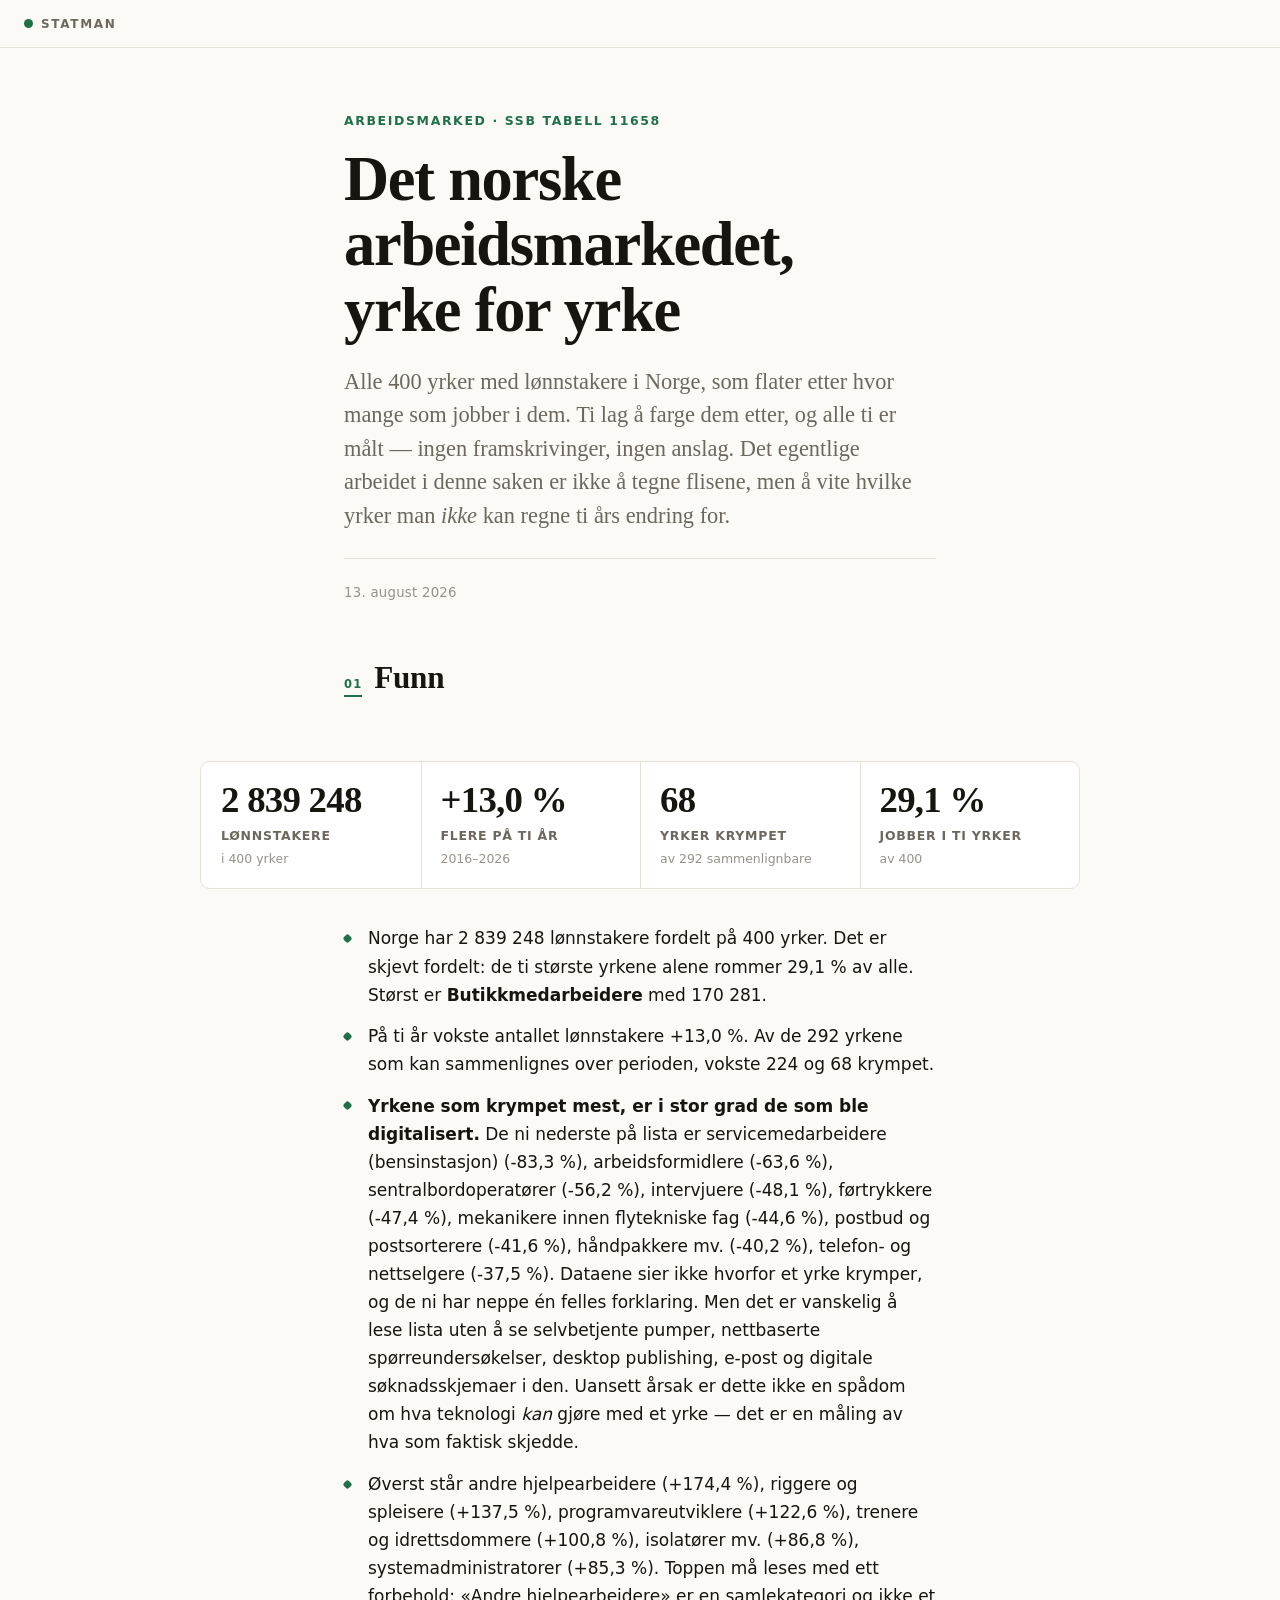
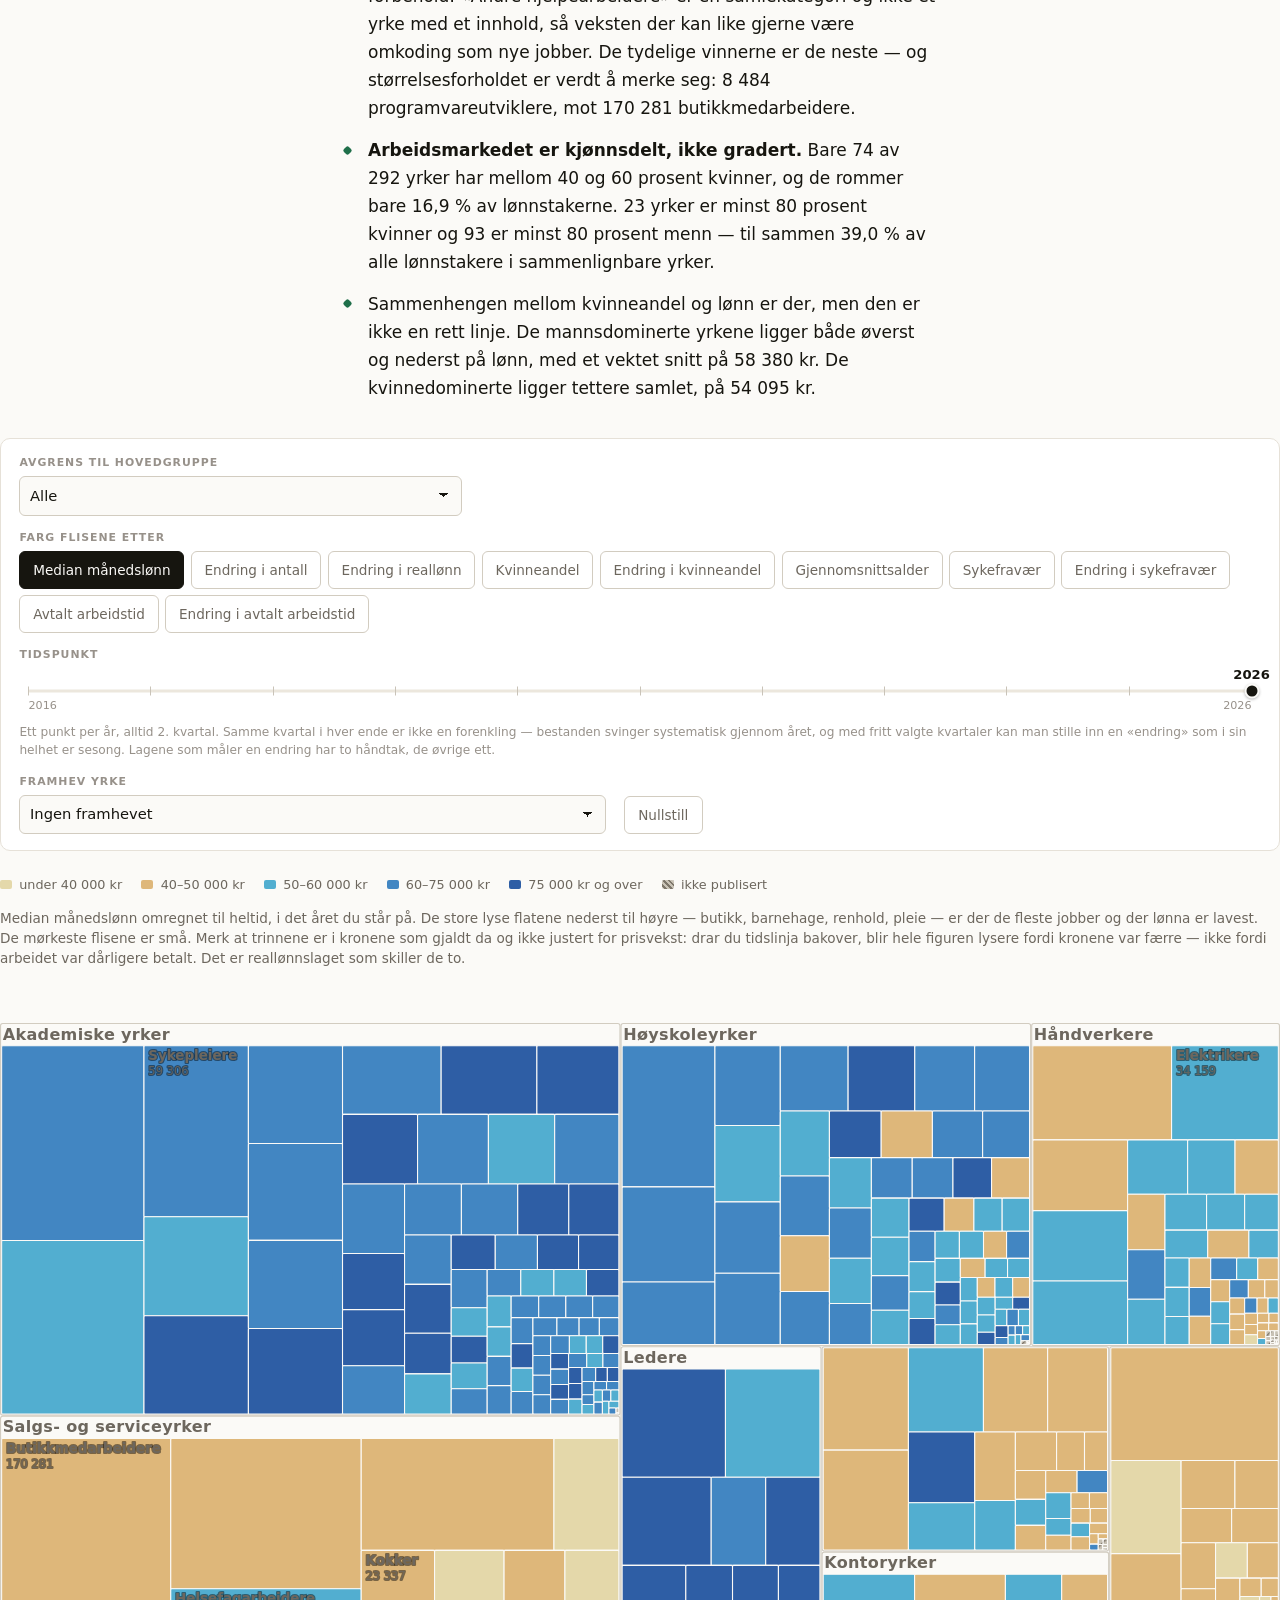
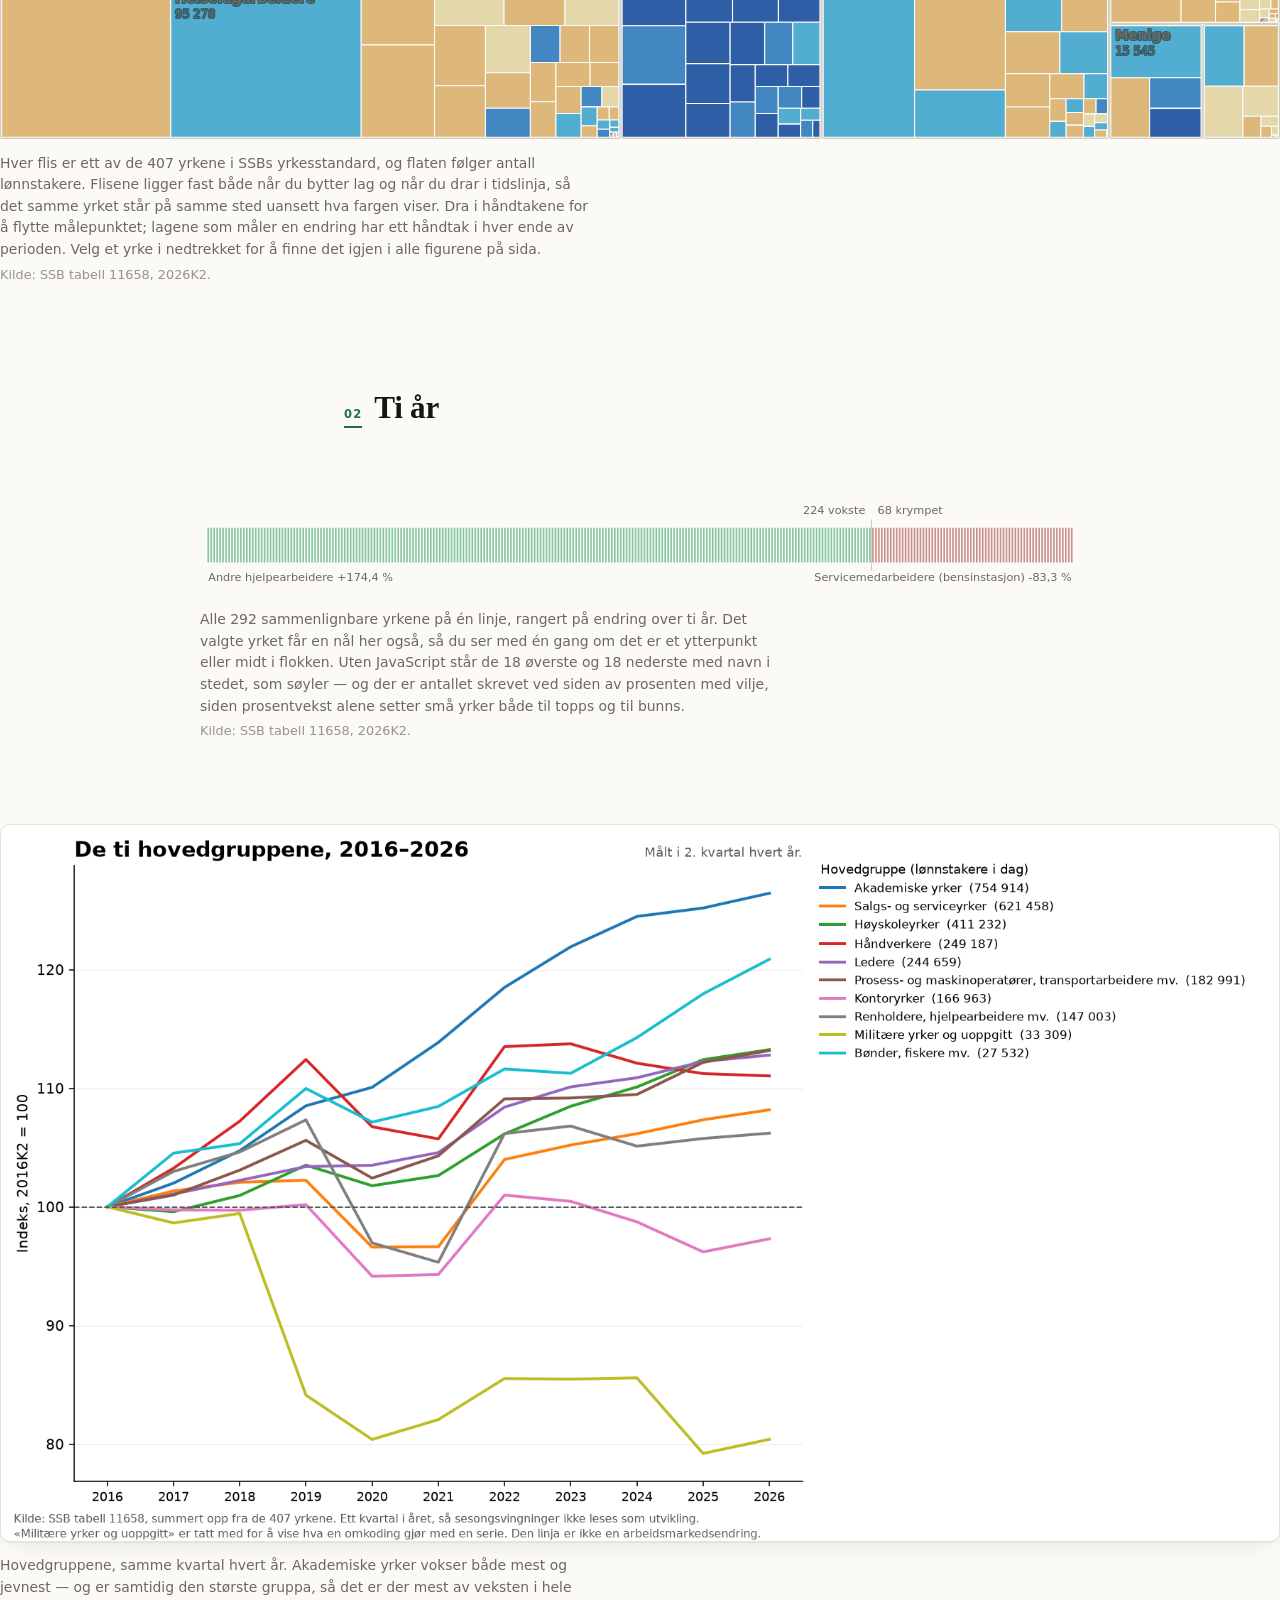
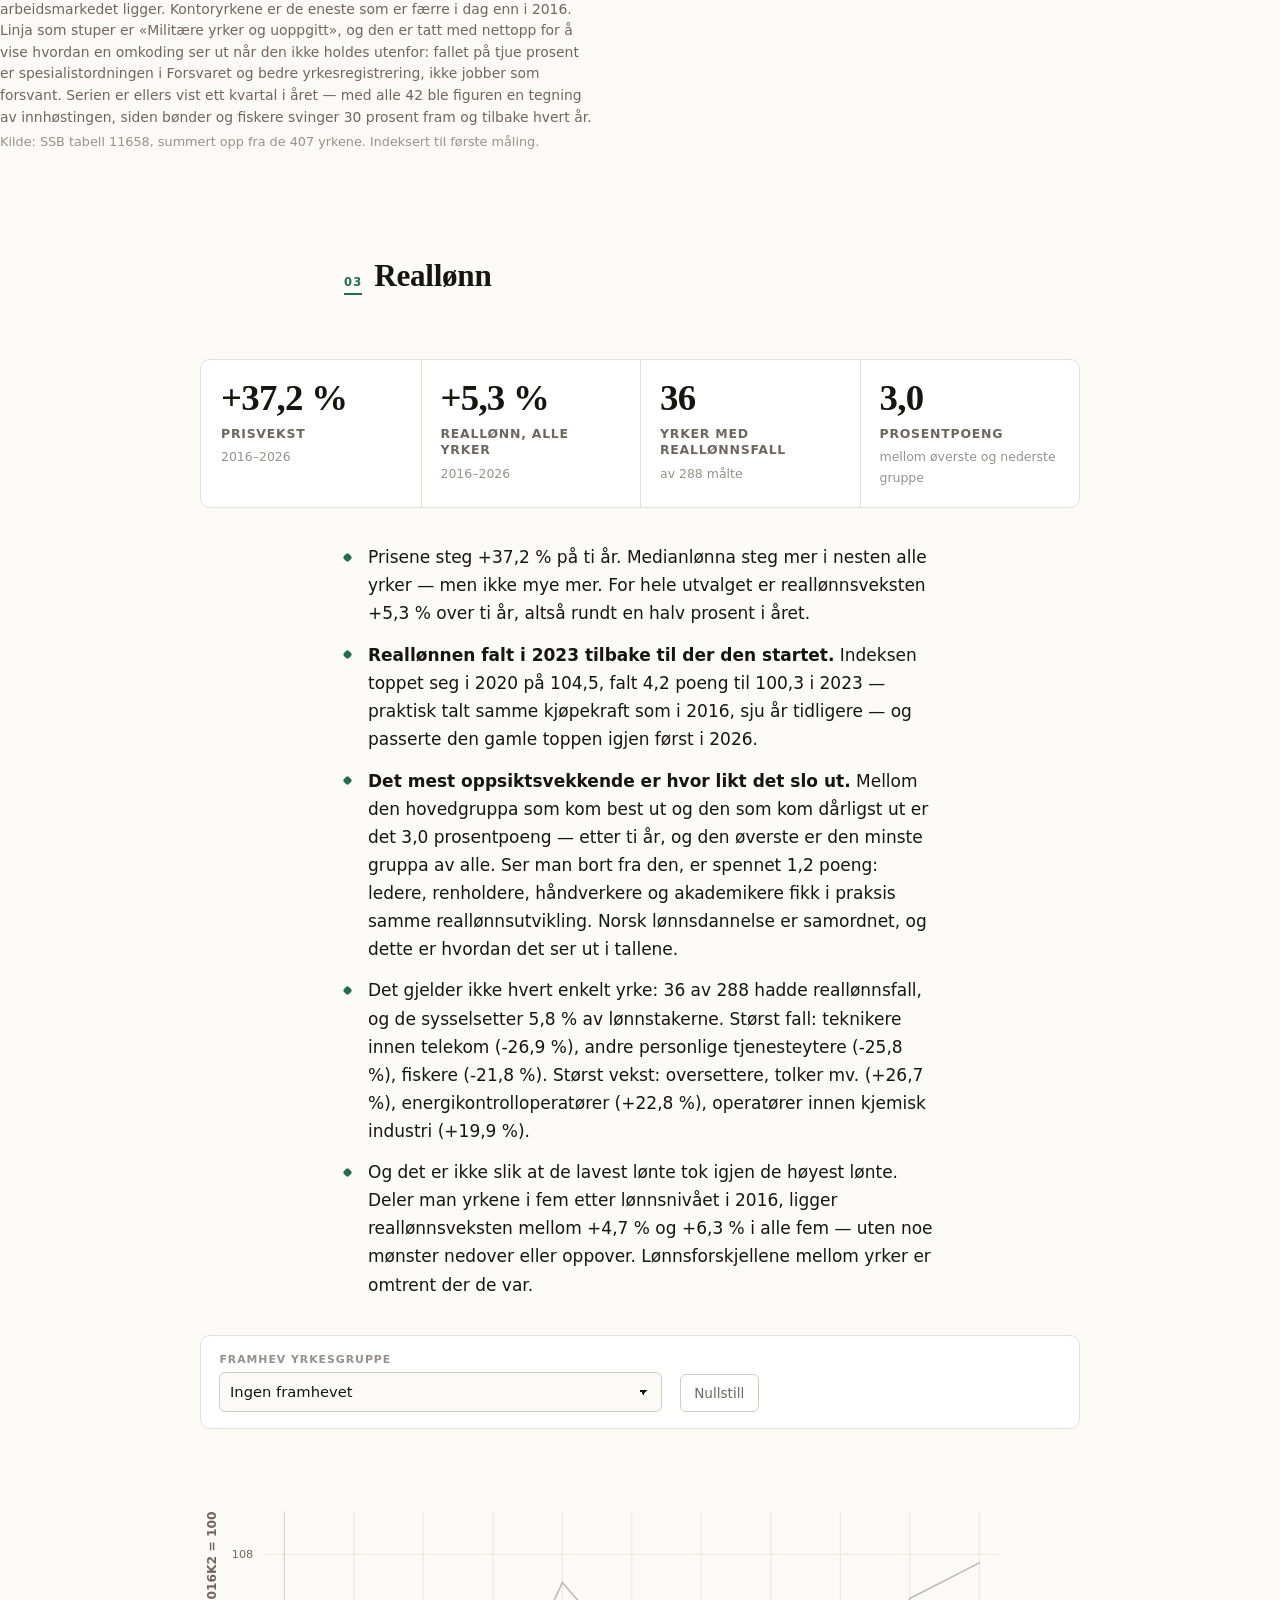
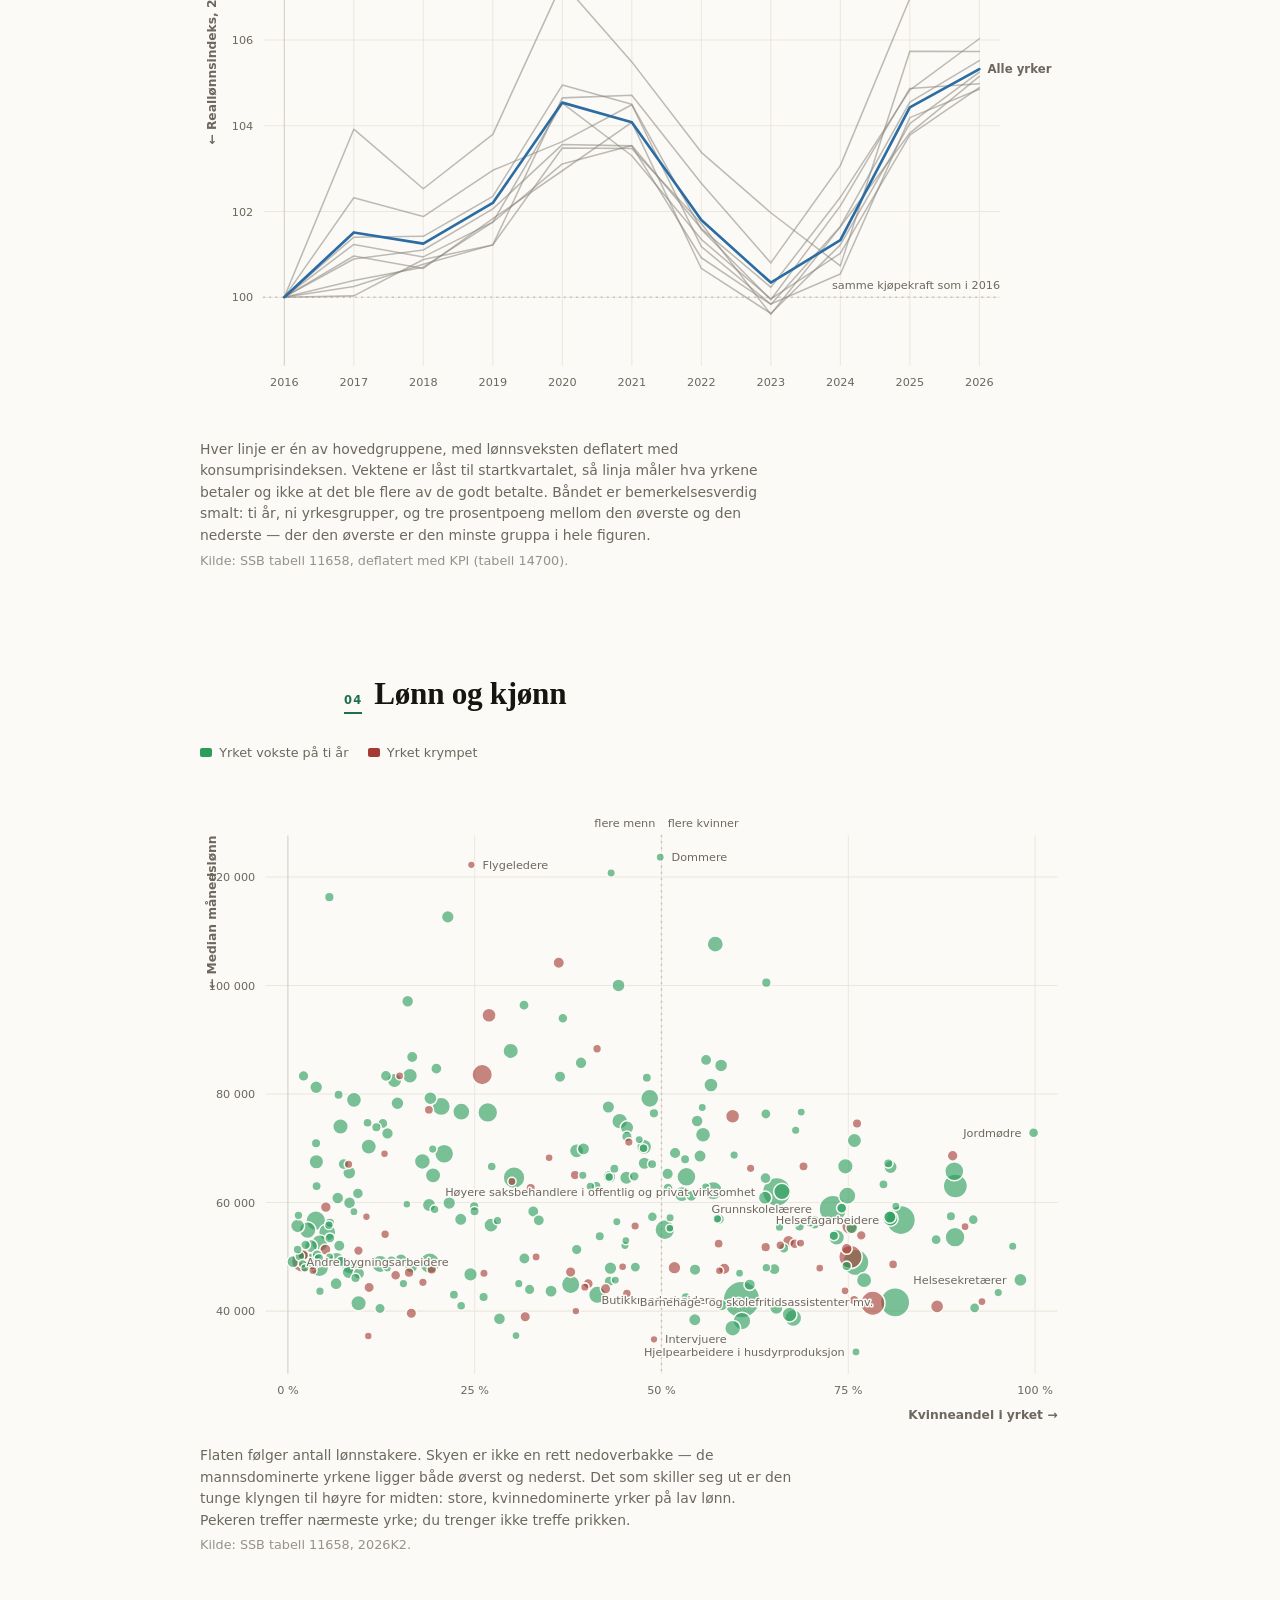
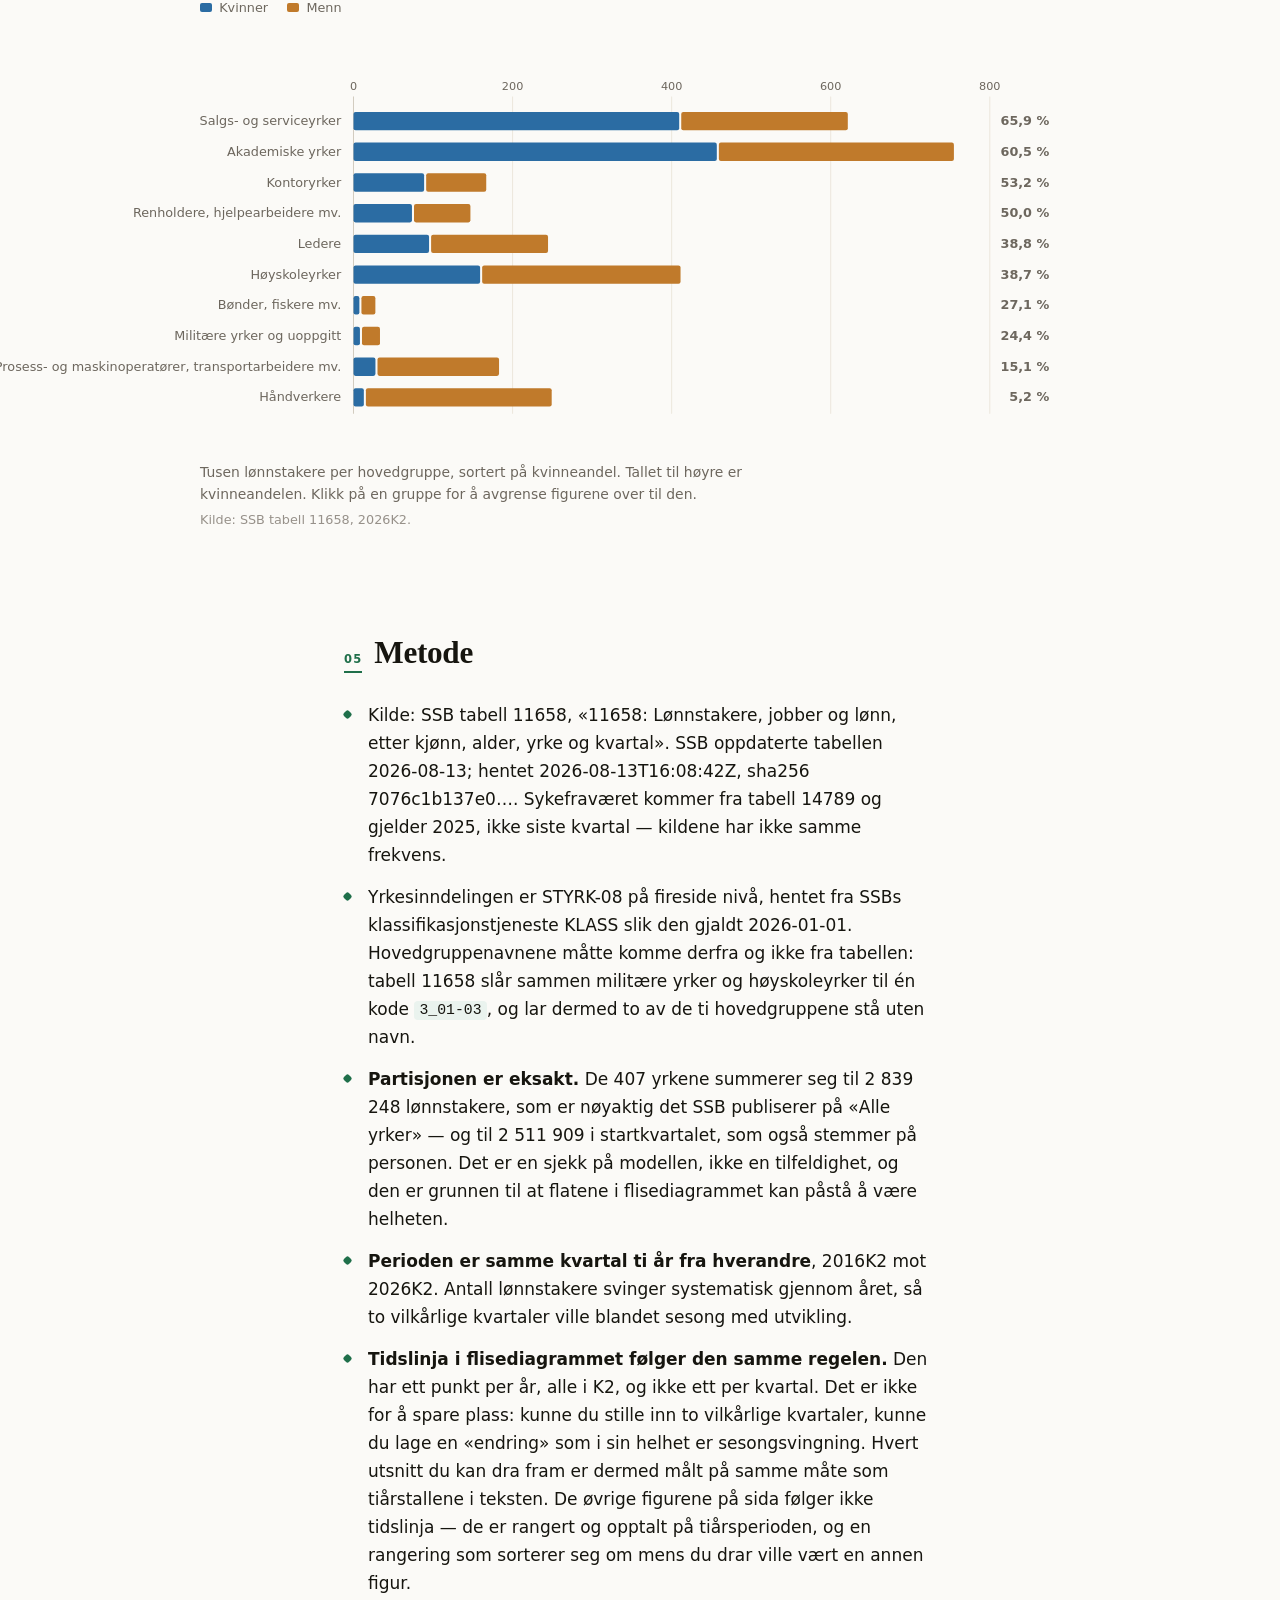
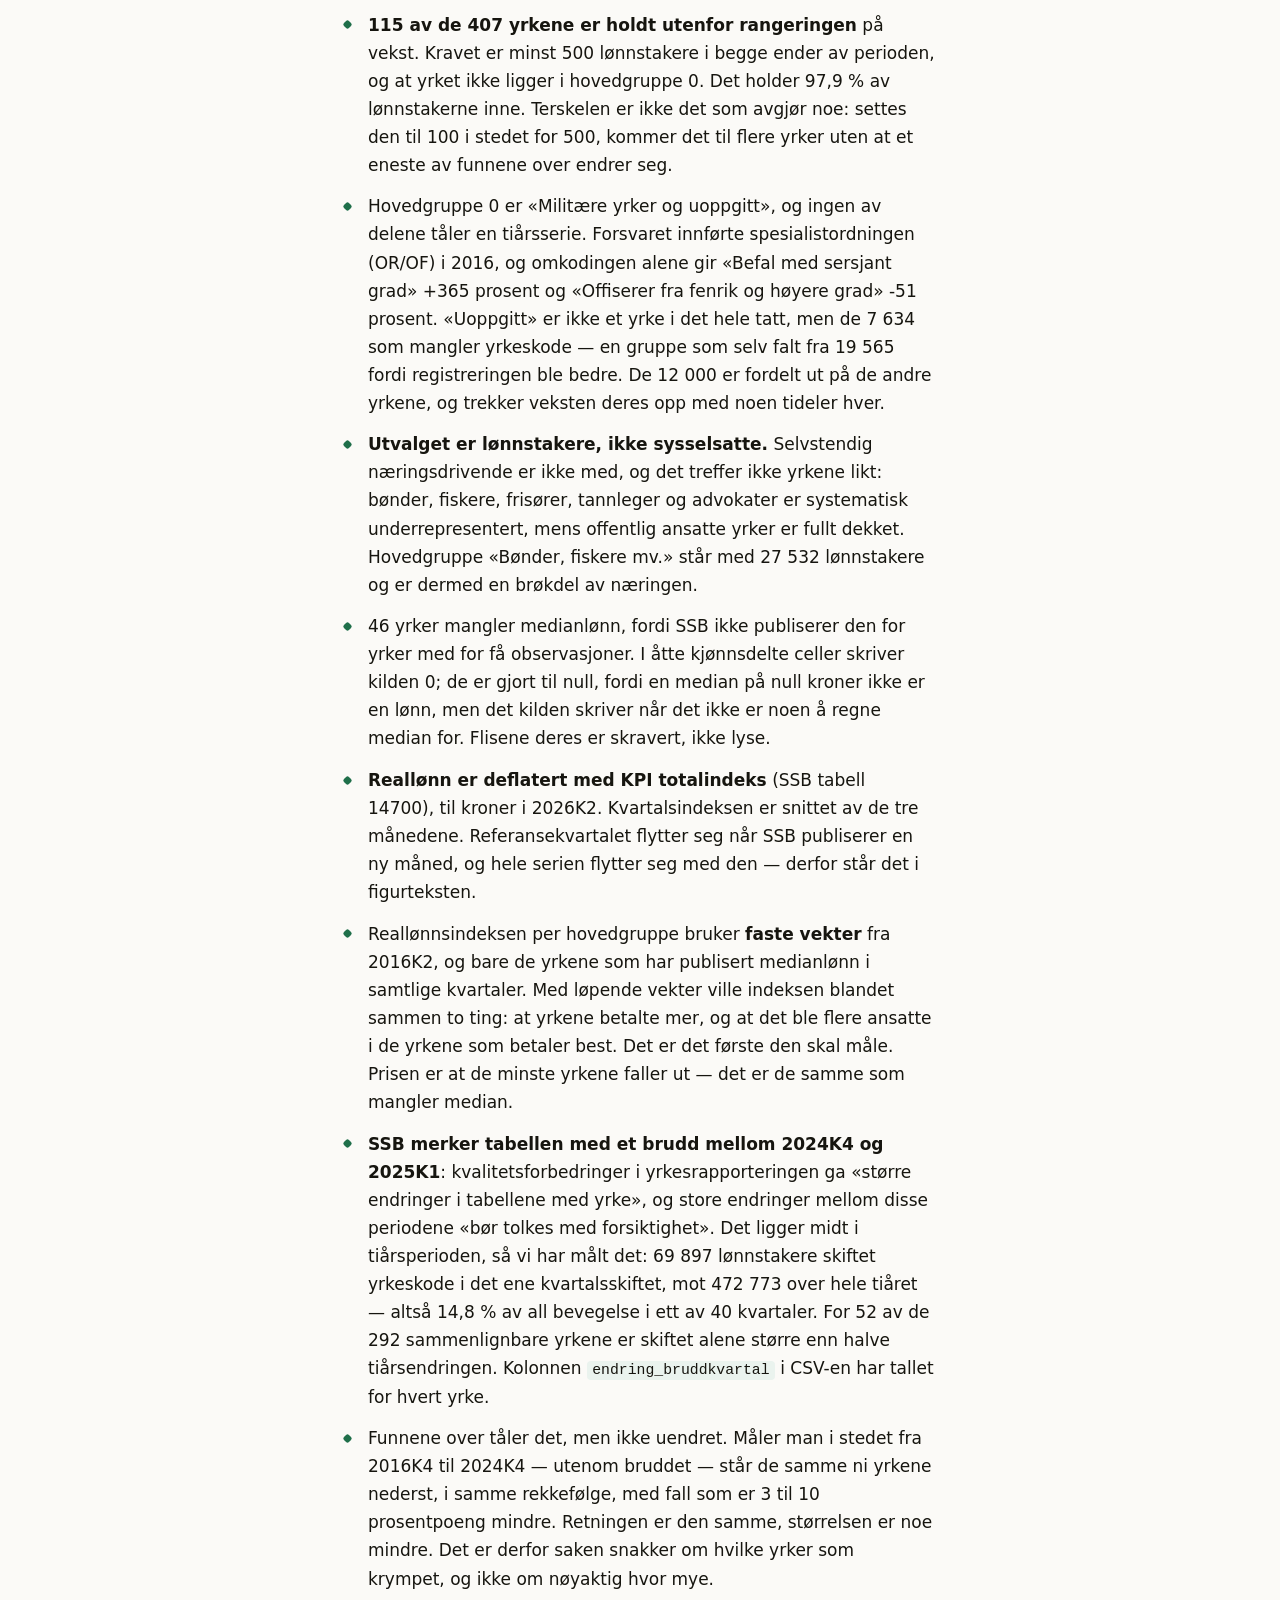
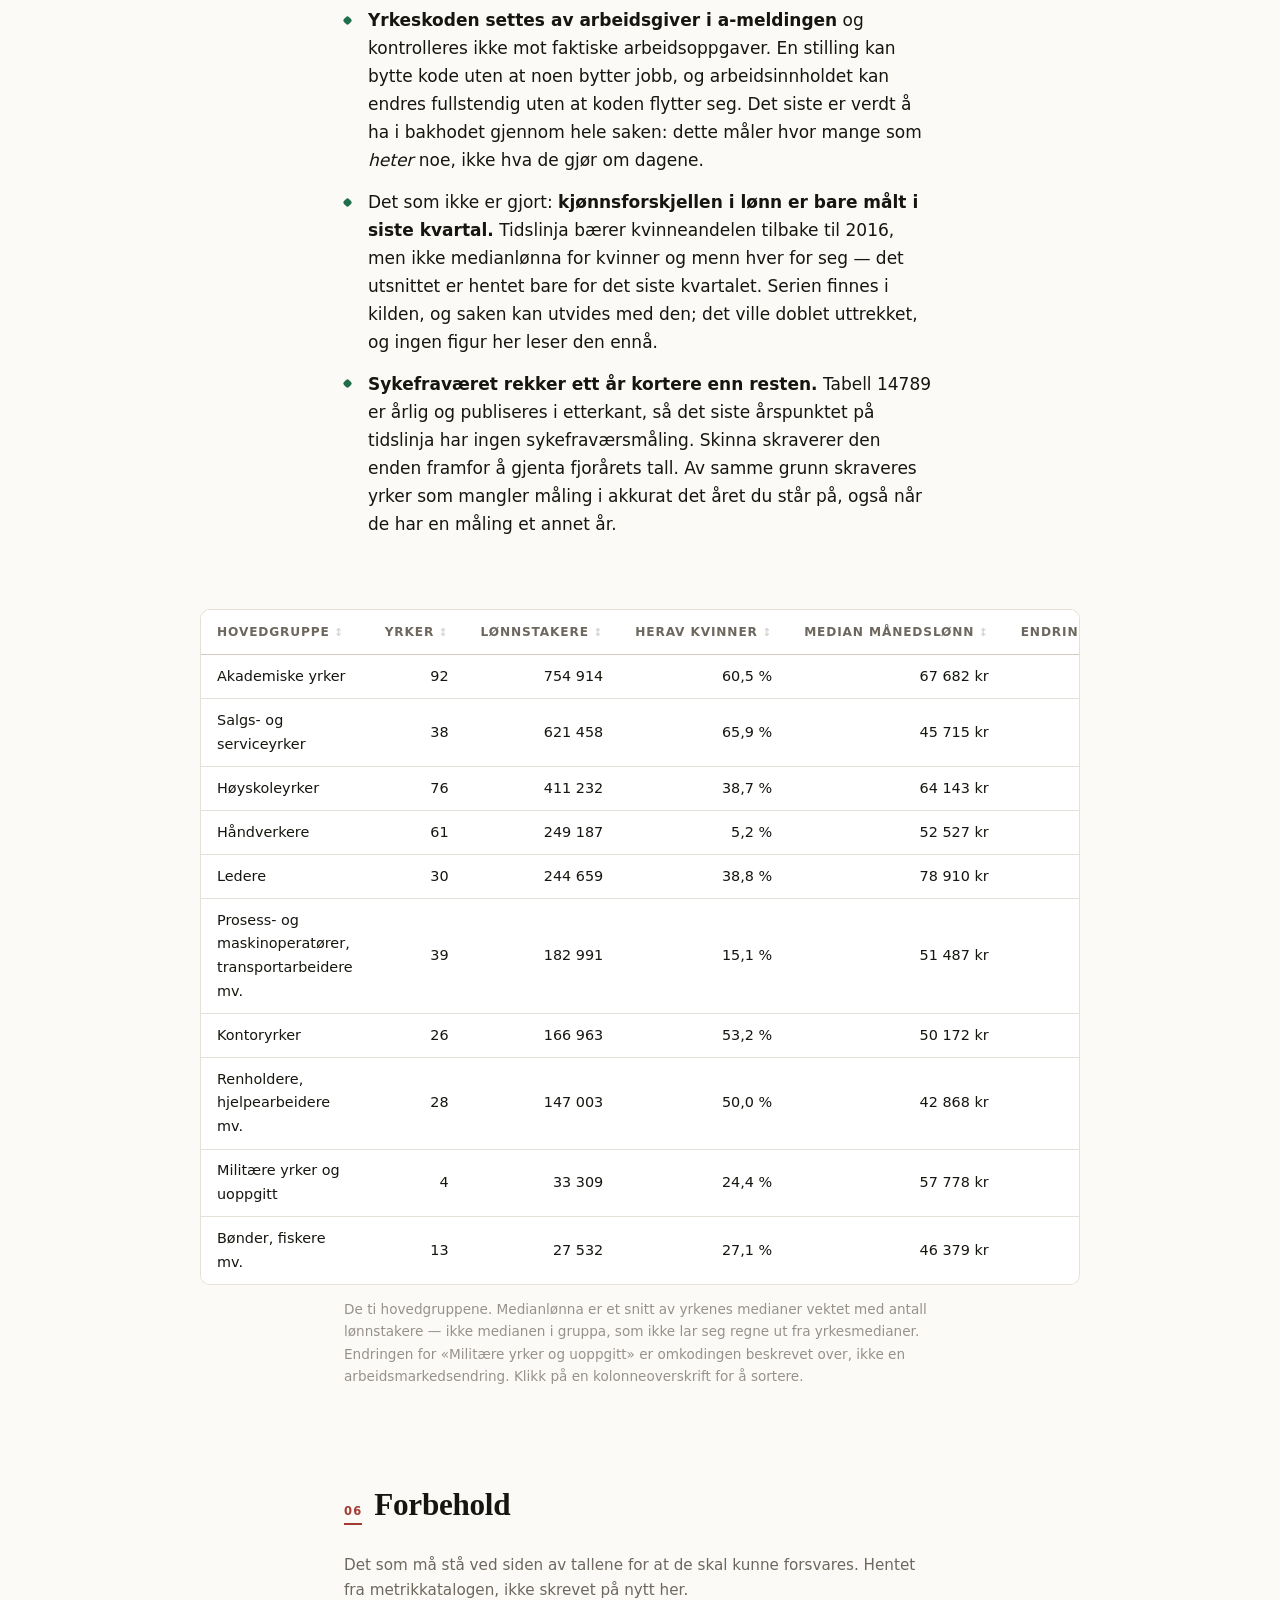
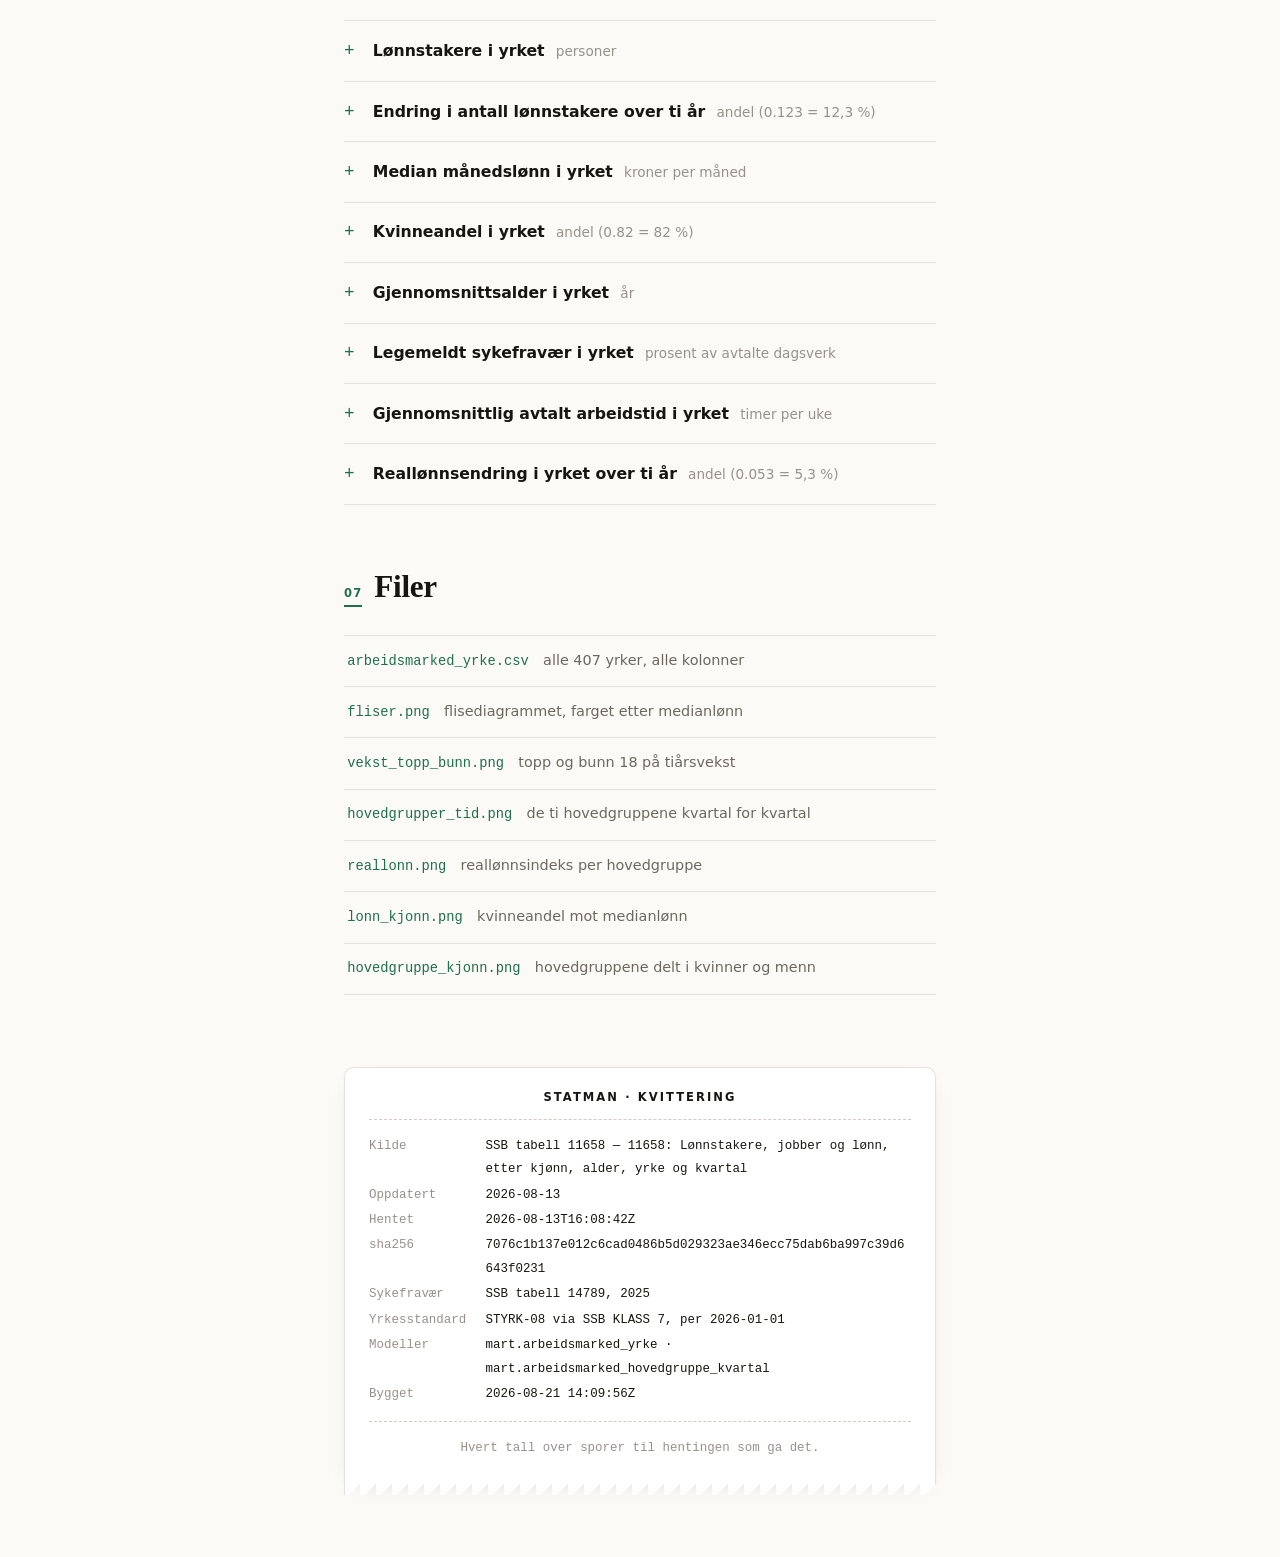
==== commit 1007c4cd: "Flisediagrammet: avgrensing over fargevalg, tre nye endringslag, mindre figur Avgrens til hovedgrupp" ====
--- a/docs/arbeidsmarked_yrke/index.html
+++ b/docs/arbeidsmarked_yrke/index.html
@@ -4,7 +4,7 @@
 <meta charset="utf-8">
 <meta name="viewport" content="width=device-width, initial-scale=1">
 <title>Det norske arbeidsmarkedet, yrke for yrke</title>
-<meta name="description" content="Alle 400 yrker med lønnstakere i Norge, som flater etter hvor mange som jobber i dem. Seks lag å farge dem etter, og alle seks er målt — ingen framskrivinger, ingen anslag. Det egentlige arbeidet i denne saken er ikke å tegne flisene, men å vite hvilke yrker man *ikke* kan regne ti års endring for.">
+<meta name="description" content="Alle 400 yrker med lønnstakere i Norge, som flater etter hvor mange som jobber i dem. Ti lag å farge dem etter, og alle ti er målt — ingen framskrivinger, ingen anslag. Det egentlige arbeidet i denne saken er ikke å tegne flisene, men å vite hvilke yrker man *ikke* kan regne ti års endring for.">
 <meta name="generator" content="statman">
 <meta name="color-scheme" content="light dark">
 <link rel="icon" href="data:image/svg+xml,%3Csvg%20xmlns='http://www.w3.org/2000/svg'%20viewBox='0%200%2032%2032'%3E%3Crect%20width='32'%20height='32'%20rx='7'%20fill='%231f6f4a'/%3E%3Crect%20x='8'%20y='17'%20width='4'%20height='8'%20fill='%23fbfaf7'/%3E%3Crect%20x='14'%20y='11'%20width='4'%20height='14'%20fill='%23fbfaf7'/%3E%3Crect%20x='20'%20y='7'%20width='4'%20height='18'%20fill='%23fbfaf7'/%3E%3C/svg%3E">
@@ -954,7 +954,7 @@
 </head>
 <body>
 <div class="fremdrift" id="fremdrift"></div>
-<article class="ark"><div class="merke"><span class="frø"></span><a href="../index.html">Statman</a></div><header><p class="stikk">Arbeidsmarked · SSB tabell 11658</p><h1>Det norske arbeidsmarkedet, yrke for yrke</h1><p class="ingress">Alle 400 yrker med lønnstakere i Norge, som flater etter hvor mange som jobber i dem. Seks lag å farge dem etter, og alle seks er målt — ingen framskrivinger, ingen anslag. Det egentlige arbeidet i denne saken er ikke å tegne flisene, men å vite hvilke yrker man <em>ikke</em> kan regne ti års endring for.</p><p class="datolinje"><time datetime="2026-08-13">13. august 2026</time></p></header><section id="funn"><h2>Funn</h2><div class="noekkeltall avslor"><div><span class="tall">2 839 248</span><span class="etikett">Lønnstakere</span><span class="merknad">i 400 yrker</span></div><div><span class="tall">+13,0 %</span><span class="etikett">Flere på ti år</span><span class="merknad">2016–2026</span></div><div><span class="tall">68</span><span class="etikett">Yrker krympet</span><span class="merknad">av 292 sammenlignbare</span></div><div><span class="tall">29,1 %</span><span class="etikett">Jobber i ti yrker</span><span class="merknad">av 400</span></div></div><ul class="funn"><li>Norge har 2 839 248 lønnstakere fordelt på 400 yrker. Det er skjevt fordelt: de ti største yrkene alene rommer 29,1 % av alle. Størst er <strong>Butikkmedarbeidere</strong> med 170 281.</li><li>På ti år vokste antallet lønnstakere +13,0 %. Av de 292 yrkene som kan sammenlignes over perioden, vokste 224 og 68 krympet.</li><li><strong>Yrkene som krympet mest, er i stor grad de som ble digitalisert.</strong> De ni nederste på lista er servicemedarbeidere (bensinstasjon) (-83,3 %), arbeidsformidlere (-63,6 %), sentralbordoperatører (-56,2 %), intervjuere (-48,1 %), førtrykkere (-47,4 %), mekanikere innen flytekniske fag (-44,6 %), postbud og postsorterere (-41,6 %), håndpakkere mv. (-40,2 %), telefon- og nettselgere (-37,5 %). Dataene sier ikke hvorfor et yrke krymper, og de ni har neppe én felles forklaring. Men det er vanskelig å lese lista uten å se selvbetjente pumper, nettbaserte spørreundersøkelser, desktop publishing, e-post og digitale søknadsskjemaer i den. Uansett årsak er dette ikke en spådom om hva teknologi <em>kan</em> gjøre med et yrke — det er en måling av hva som faktisk skjedde.</li><li>Øverst står andre hjelpearbeidere (+174,4 %), riggere og spleisere (+137,5 %), programvareutviklere (+122,6 %), trenere og idrettsdommere (+100,8 %), isolatører mv. (+86,8 %), systemadministratorer (+85,3 %). Toppen må leses med ett forbehold: «Andre hjelpearbeidere» er en samlekategori og ikke et yrke med et innhold, så veksten der kan like gjerne være omkoding som nye jobber. De tydelige vinnerne er de neste — og størrelsesforholdet er verdt å merke seg: 8 484 programvareutviklere, mot 170 281 butikkmedarbeidere.</li><li><strong>Arbeidsmarkedet er kjønnsdelt, ikke gradert.</strong> Bare 74 av 292 yrker har mellom 40 og 60 prosent kvinner, og de rommer bare 16,9 % av lønnstakerne. 23 yrker er minst 80 prosent kvinner og 93 er minst 80 prosent menn — til sammen 39,0 % av alle lønnstakere i sammenlignbare yrker.</li><li>Sammenhengen mellom kvinneandel og lønn er der, men den er ikke en rett linje. De mannsdominerte yrkene ligger både øverst og nederst på lønn, med et vektet snitt på 58 380 kr. De kvinnedominerte ligger tettere samlet, på 54 095 kr.</li></ul><figure class="figur graf full avslor" data-fallback="fliser.png" data-alt="Flisediagram med 400 yrker gruppert i ti hovedgrupper. Flaten til hver flis følger antall lønnstakere."><script type="application/json" class="graf-spek">{"type":"chart","kind":"treemap","marks":[{"label":"Butikkmedarbeidere","group":"Salgs- og serviceyrker","size":170281.0,"note":"170 281","series":[[29000.0,30240.0,30940.0,32390.0,33450.0,34910.0,35920.0,37490.0,39340.0,41580.0,42120.0],[166234.0,166529.0,166986.0,165213.0,155208.0,157155.0,167113.0,167159.0,166534.0,168533.0,170281.0],[39775.11,40591.84,40595.6,41458.13,42358.1,42989.73,41782.56,40968.18,41704.99,42857.68,42120.0],[0.650535,0.644434,0.63885,0.635222,0.6223,0.618937,0.621316,0.619703,0.615406,0.610106,0.60719],[34.3,34.5,34.7,35.0,35.2,35.5,35.6,35.7,35.9,35.9,35.8],[4.5,4.8,4.8,4.9,5.5,5.5,5.7,5.9,5.9,5.6,null],[20.7,20.7,20.4,20.0,20.2,19.6,18.4,18.1,17.6,17.1,17.3]]},{"label":"Barnehage- og skolefritidsassistenter mv.","group":"Salgs- og serviceyrker","size":96475.0,"note":"96 475","series":[[30130.0,31940.0,32580.0,33020.0,34100.0,33880.0,35250.0,36190.0,38340.0,39980.0,41610.0],[89083.0,90206.0,90311.0,90705.0,85454.0,92082.0,91182.0,92792.0,95034.0,95069.0,96475.0],[41324.97,42873.79,42747.4,42264.5,43181.21,41721.34,41003.2,39547.57,40644.88,41208.51,41610.0],[0.840778,0.838348,0.835768,0.830131,0.829464,0.82394,0.823123,0.822743,0.819349,0.81546,0.812698],[39.3,39.5,39.6,39.9,40.1,39.6,40.0,39.9,39.8,40.0,40.0],[7.6,7.9,7.9,7.9,8.8,9.2,9.2,9.2,9.4,9.2,null],[23.6,23.4,23.7,23.3,24.9,23.7,22.8,22.8,22.8,22.5,22.5]]},{"label":"Helsefagarbeidere","group":"Salgs- og serviceyrker","size":95278.0,"note":"95 278","series":[[37520.0,41310.0,40600.0,42380.0,45890.0,45370.0,47240.0,50450.0,47940.0,54260.0,56770.0],[92749.0,93137.0,93900.0,95147.0,94038.0,95974.0,96258.0,96584.0,96980.0,96536.0,95278.0],[51460.76,55451.35,53270.24,54244.99,58111.01,55870.64,54950.11,55130.56,50822.0,55927.31,56770.0],[0.879697,0.875839,0.871491,0.8642,0.857324,0.848563,0.841862,0.83343,0.827181,0.822885,0.820441],[45.5,45.3,45.0,44.9,44.5,44.3,44.3,44.2,44.2,44.3,44.6],[9.1,9.2,9.0,9.1,9.9,10.1,9.9,10.1,10.4,10.3,null],[22.4,22.4,22.5,22.5,23.5,23.4,23.1,23.2,23.5,23.5,23.9]]},{"label":"Høyere saksbehandlere i offentlig og privat virksomhet","group":"Akademiske yrker","size":92092.0,"note":"92 092","series":[[42920.0,44330.0,45260.0,47030.0,48630.0,49280.0,51280.0,53800.0,56670.0,59340.0,61970.0],[65359.0,67046.0,68549.0,71302.0,73417.0,76947.0,81330.0,83721.0,86802.0,89292.0,92092.0],[58867.16,59505.17,59384.51,60196.84,61580.71,60685.59,59649.48,58791.36,60076.82,61163.41,61970.0],[0.635766,0.636936,0.639309,0.64123,0.640724,0.641351,0.644252,0.647998,0.648614,0.652544,0.654259],[46.4,46.4,46.5,46.6,46.6,46.4,46.4,46.3,46.3,46.4,46.6],[4.3,4.5,4.5,4.6,4.3,4.4,5.1,5.1,5.4,5.1,null],[35.2,35.3,35.3,35.0,35.2,35.2,35.1,35.1,35.1,35.2,35.2]]},{"label":"Grunnskolelærere","group":"Akademiske yrker","size":82006.0,"note":"82 006","series":[[42220.0,43230.0,44330.0,45180.0,46630.0,46880.0,48910.0,51840.0,53600.0,56700.0,58830.0],[78106.0,79453.0,80523.0,81252.0,78264.0,81865.0,82327.0,83317.0,84499.0,83419.0,82006.0],[57907.08,58028.61,58164.28,57828.9,59048.08,57730.12,56892.67,56649.52,56822.26,58442.28,58830.0],[0.743643,0.743131,0.743154,0.743268,0.747572,0.738643,0.737559,0.735324,0.731263,0.731044,0.729312],[43.7,43.6,43.3,43.0,42.9,42.5,42.6,42.5,42.4,42.6,42.7],[4.6,4.9,4.9,5.2,5.3,5.9,5.9,6.0,6.1,5.7,null],[30.8,30.6,31.0,31.0,32.9,31.5,30.8,30.7,30.9,31.0,31.4]]},{"label":"Andre pleiemedarbeidere","group":"Salgs- og serviceyrker","size":72734.0,"note":"72 734","series":[[33580.0,36350.0,36090.0,37660.0,39940.0,39530.0,41000.0,43430.0,42610.0,47280.0,48970.0],[62931.0,64932.0,65992.0,66349.0,68232.0,67553.0,67865.0,69549.0,70812.0,71976.0,72734.0],[46056.84,48793.43,47352.78,48203.55,50576.46,48679.0,47691.67,47459.27,45171.58,48732.83,48970.0],[0.783827,0.775688,0.772109,0.769914,0.771104,0.770106,0.773595,0.770766,0.768387,0.76463,0.760071],[39.8,39.6,39.4,39.5,38.3,38.7,39.0,38.8,38.8,38.8,38.5],[5.6,5.7,5.6,5.7,6.2,6.3,6.5,6.6,6.8,6.7,null],[15.2,14.9,15.1,14.9,16.0,15.9,15.2,15.5,15.7,15.3,15.8]]},{"label":"Renholdere i bedrifter","group":"Renholdere, hjelpearbeidere mv.","size":60326.0,"note":"60 326","series":[[29170.0,30530.0,31110.0,32140.0,33330.0,33850.0,34910.0,36230.0,38140.0,40310.0,41450.0],[61647.0,61708.0,61636.0,62337.0,58104.0,57926.0,60782.0,60848.0,60534.0,60672.0,60326.0],[40008.28,40981.11,40818.65,41138.13,42206.15,41684.4,40607.71,39591.28,40432.85,41548.65,41450.0],[0.790712,0.789087,0.784525,0.783483,0.78239,0.791216,0.786911,0.788013,0.786583,0.784563,0.782847],[42.6,42.5,42.8,43.1,43.7,44.1,44.1,44.5,44.8,45.2,45.5],[7.5,7.5,7.1,7.1,7.8,7.8,8.0,8.3,8.5,8.2,null],[21.9,22.3,22.3,22.3,22.8,22.4,21.9,21.7,21.9,21.6,21.8]]},{"label":"Sykepleiere","group":"Akademiske yrker","size":59306.0,"note":"59 306","series":[[41320.0,45330.0,44820.0,47310.0,51270.0,50670.0,53000.0,55610.0,54620.0,60450.0,63050.0],[54847.0,55703.0,56615.0,57616.0,58406.0,59960.0,60109.0,60056.0,59910.0,59725.0,59306.0],[56672.68,60847.49,58807.19,60555.23,64923.77,62397.29,61650.21,60769.28,57903.58,62307.52,63050.0],[0.918027,0.91627,0.914669,0.913201,0.910951,0.908089,0.90484,0.902324,0.898715,0.89517,0.893316],[40.0,39.9,39.8,39.7,39.6,39.6,39.5,39.4,39.4,39.5,39.7],[7.3,7.5,7.5,7.7,8.1,8.6,8.4,8.5,8.9,8.4,null],[27.2,27.3,27.6,27.8,28.6,28.5,28.5,28.4,28.4,28.2,28.1]]},{"label":"Kontormedarbeidere","group":"Kontoryrker","size":53665.0,"note":"53 665","series":[[34430.0,35420.0,36350.0,37470.0,38440.0,39380.0,40930.0,43170.0,45470.0,47970.0,50000.0],[64302.0,64044.0,63565.0,62717.0,59173.0,59902.0,61235.0,59514.0,57250.0,55557.0,53665.0],[47222.66,47545.07,47693.92,47960.36,48677.0,48494.29,47610.25,47175.15,48203.51,49444.03,50000.0],[0.791157,0.78279,0.776795,0.772613,0.777736,0.767804,0.758863,0.754915,0.753852,0.753658,0.752856],[44.6,44.5,44.4,44.5,44.8,44.2,43.9,44.2,44.6,44.8,45.0],[5.1,5.2,5.2,5.2,5.5,5.3,5.6,6.0,6.1,5.9,null],[28.7,28.8,28.9,28.6,28.9,29.0,28.6,28.5,28.3,28.1,28.0]]},{"label":"Tømrere og snekkere","group":"Håndverkere","size":44400.0,"note":"44 400","series":[[33450.0,34490.0,35200.0,36650.0,37810.0,39510.0,40590.0,42520.0,44650.0,47090.0,49190.0],[47668.0,50254.0,52914.0,54490.0,51303.0,50465.0,55227.0,52819.0,48211.0,45331.0,44400.0],[45878.53,46296.71,46185.03,46910.78,47879.22,48654.37,47214.75,46464.84,47334.22,48536.99,49190.0],[0.010699,0.010626,0.011358,0.012149,0.012748,0.01395,0.015047,0.016339,0.018149,0.019633,0.019437],[37.4,37.7,38.0,38.3,38.6,38.7,38.9,39.2,39.5,39.8,40.1],[4.6,4.7,4.8,4.9,5.5,5.5,5.8,6.4,6.5,6.3,null],[35.1,35.6,35.9,35.6,35.8,35.7,35.6,35.6,35.8,35.7,35.8]]},{"label":"Selgere (engros)","group":"Høyskoleyrker","size":44261.0,"note":"44 261","series":[[43250.0,44170.0,45780.0,47500.0,48630.0,50910.0,53140.0,55490.0,58650.0,61920.0,64580.0],[43669.0,43877.0,44569.0,44622.0,43290.0,43047.0,44485.0,45114.0,45253.0,44730.0,44261.0],[59319.78,59290.4,60066.79,60798.42,61580.71,62692.84,61813.06,60638.15,62175.85,63822.69,64580.0],[0.284481,0.287121,0.287936,0.286249,0.285632,0.285804,0.293964,0.297491,0.300091,0.302839,0.302704],[42.9,43.2,43.3,43.6,43.9,44.2,44.3,44.3,44.5,44.8,45.1],[3.7,3.7,3.7,3.8,3.9,3.4,3.8,4.0,4.3,4.1,null],[34.5,34.6,34.8,34.8,34.1,34.9,34.9,34.9,35.0,35.0,34.9]]},{"label":"Lagermedarbeidere og material-forvaltere","group":"Kontoryrker","size":37864.0,"note":"37 864","series":[[34280.0,35150.0,36090.0,37580.0,38510.0,39410.0,40500.0,42290.0,44320.0,46980.0,48840.0],[34681.0,34826.0,35133.0,35354.0,34905.0,37104.0,38331.0,37509.0,37225.0,37040.0,37864.0],[47016.92,47182.64,47352.78,48101.15,48765.64,48531.23,47110.06,46213.51,46984.38,48423.61,48840.0],[0.166921,0.163499,0.162981,0.164706,0.168543,0.176154,0.180428,0.186355,0.187374,0.188067,0.189837],[40.6,40.5,40.6,40.7,40.7,40.4,40.4,40.8,40.8,41.0,40.8],[5.0,5.1,5.2,5.2,5.8,5.8,6.2,6.3,6.5,6.3,null],[32.1,32.4,32.5,32.4,32.2,31.5,30.8,30.9,31.0,30.7,30.8]]},{"label":"Administrerende direktører","group":"Ledere","size":37575.0,"note":"37 575","series":[[56490.0,58330.0,60000.0,61260.0,64910.0,66640.0,70000.0,72760.0,76840.0,80000.0,83570.0],[38134.0,38684.0,38995.0,38991.0,38654.0,38578.0,39040.0,38695.0,38063.0,37898.0,37575.0],[77479.17,78297.69,78724.49,78410.77,82196.25,82063.46,81424.8,79510.4,81459.37,82458.25,83570.0],[0.209682,0.211715,0.218233,0.219615,0.225151,0.228783,0.234913,0.243907,0.248509,0.25376,0.259987],[49.2,49.4,49.6,49.9,50.2,50.3,50.4,50.7,50.9,51.2,51.4],[3.1,3.2,3.3,3.3,3.6,3.1,3.4,3.9,4.0,3.8,null],[34.2,34.0,34.0,34.0,32.7,33.3,33.9,33.9,33.9,33.8,33.8]]},{"label":"Varehandelssjefer","group":"Ledere","size":34355.0,"note":"34 355","series":[[40430.0,40000.0,41470.0,42500.0,42560.0,45000.0,47500.0,48800.0,50180.0,53000.0,55000.0],[30212.0,31414.0,31624.0,31619.0,31241.0,32122.0,33433.0,33709.0,33719.0,34150.0,34355.0],[55451.99,53692.91,54411.74,54398.59,53894.2,55415.0,55252.54,53327.48,53196.66,54628.59,55000.0],[0.471766,0.471701,0.478244,0.48319,0.482379,0.486053,0.489307,0.491204,0.493283,0.500059,0.504468],[43.3,43.3,43.6,43.8,44.0,44.2,44.4,44.5,44.7,44.7,44.9],[4.4,4.8,4.8,4.9,5.6,5.1,5.3,5.8,5.9,5.8,null],[34.8,35.0,35.1,35.1,34.0,34.5,34.9,34.9,34.8,34.8,34.7]]},{"label":"Førskole-/barnehagelærere","group":"Akademiske yrker","size":34321.0,"note":"34 321","series":[[37200.0,38220.0,39260.0,39960.0,42500.0,42930.0,44890.0,46910.0,49040.0,51430.0,53630.0],[29749.0,30282.0,30809.0,33040.0,33780.0,34353.0,34315.0,34381.0,34443.0,34304.0,34321.0],[51021.87,51303.58,51512.06,51147.47,53818.22,52865.91,52216.56,51262.13,51988.13,53010.35,53630.0],[0.922955,0.918136,0.916615,0.911895,0.907164,0.903531,0.901647,0.899712,0.897047,0.894531,0.892894],[39.1,39.3,39.4,39.4,39.5,39.7,39.9,40.0,40.2,40.4,40.7],[7.6,7.9,7.9,8.1,8.9,9.6,9.7,9.5,9.7,9.4,null],[34.1,34.3,34.4,34.7,34.9,34.9,34.8,34.8,34.9,34.9,35.0]]},{"label":"Elektrikere","group":"Håndverkere","size":34159.0,"note":"34 159","series":[[40190.0,41490.0,42220.0,43270.0,43800.0,45610.0,46150.0,49340.0,51480.0,54720.0,56640.0],[27685.0,29059.0,30119.0,31953.0,31102.0,31414.0,32707.0,33077.0,33785.0,33786.0,34159.0],[55122.82,55692.97,55395.8,55384.16,55464.42,56166.19,53682.21,53917.58,54574.81,56401.44,56640.0],[0.024562,0.024674,0.026395,0.026539,0.027908,0.029827,0.030697,0.032107,0.034305,0.036139,0.037355],[35.5,35.6,35.4,35.5,35.3,35.3,35.3,35.6,35.8,35.9,36.0],[4.1,4.1,4.0,4.0,4.8,4.7,5.0,4.8,4.9,4.7,null],[35.2,35.7,35.8,35.8,35.8,35.7,35.6,35.6,35.5,35.1,35.5]]},{"label":"Systemanalytikere/-arkitekter","group":"Akademiske yrker","size":34084.0,"note":"34 084","series":[[54170.0,55560.0,57170.0,58910.0,60420.0,62080.0,64170.0,66740.0,70750.0,73520.0,76610.0],[20171.0,20515.0,21692.0,23043.0,24682.0,25600.0,28093.0,30698.0,32411.0,32875.0,34084.0],[74297.16,74579.45,75011.32,75402.85,76510.51,76448.08,74643.28,72931.88,75003.26,75779.13,76610.0],[0.216796,0.221301,0.222893,0.229744,0.237136,0.240781,0.249849,0.255912,0.263429,0.264882,0.267486],[42.4,42.6,42.6,42.7,42.8,42.7,42.5,42.3,42.7,42.9,43.2],[2.3,2.2,2.3,2.4,2.2,2.3,2.7,2.8,3.0,3.0,null],[37.0,36.9,36.9,36.9,36.7,36.9,37.0,36.9,37.0,37.0,37.0]]},{"label":"Spesialsykepleiere","group":"Akademiske yrker","size":30567.0,"note":"30 567","series":[[44010.0,46720.0,47130.0,49330.0,52100.0,52150.0,54700.0,57480.0,59500.0,63580.0,65770.0],[27032.0,27468.0,27824.0,28013.0,28061.0,28764.0,29245.0,29661.0,30139.0,29796.0,30567.0],[60362.16,62713.32,61838.09,63140.76,65974.81,64219.83,63627.67,62812.78,63076.95,65533.69,65770.0],[0.897159,0.897699,0.897427,0.897226,0.896262,0.897441,0.896529,0.896025,0.896181,0.893811,0.891942],[48.3,48.3,48.3,48.2,48.1,48.2,47.9,47.7,47.6,47.3,47.1],[6.6,6.7,6.9,6.9,7.3,7.6,7.8,7.9,8.1,7.9,null],[30.2,30.4,30.5,30.6,31.3,30.9,30.7,30.6,30.8,30.5,30.6]]},{"label":"Universitets- og høyskolelektorer/-lærere","group":"Akademiske yrker","size":30272.0,"note":"30 272","series":[[45950.0,47380.0,47800.0,49290.0,50430.0,50900.0,52370.0,54670.0,58460.0,61700.0,64740.0],[26644.0,27486.0,28675.0,30291.0,30707.0,31807.0,33797.0,33853.0,32869.0,30675.0,30272.0],[63022.98,63599.25,62717.18,63089.56,63860.07,62680.53,60917.38,59742.08,61974.43,63595.93,64740.0],[0.48874,0.493888,0.498099,0.506124,0.506953,0.514352,0.518034,0.524621,0.52907,0.530236,0.533364],[44.3,44.1,44.0,43.9,43.8,43.5,43.3,43.4,43.7,44.3,44.5],[2.6,2.8,2.8,2.8,2.9,3.1,3.3,3.5,3.7,3.5,null],[28.0,28.3,28.0,27.0,27.4,27.1,26.4,26.6,27.1,27.5,27.4]]},{"label":"Andre ingeniører","group":"Høyskoleyrker","size":29790.0,"note":"29 790","series":[[48510.0,49310.0,50630.0,52460.0,53330.0,54790.0,56940.0,59700.0,62570.0,66170.0,69000.0],[24365.0,22828.0,23394.0,24209.0,24898.0,25047.0,25556.0,26982.0,28198.0,29345.0,29790.0],[66534.16,66189.93,66430.35,67147.06,67532.37,67470.85,66233.26,65238.74,66331.51,68203.28,69000.0],[0.18584,0.186262,0.190305,0.186005,0.190136,0.190841,0.196157,0.203506,0.206965,0.210223,0.209198],[44.0,44.6,44.8,44.9,44.8,45.0,45.0,44.7,44.5,44.4,44.5],[3.2,3.3,3.1,3.0,3.2,3.3,3.4,3.5,3.6,3.6,null],[35.8,36.0,36.1,36.1,35.8,36.2,36.1,36.2,36.2,36.2,36.3]]},{"label":"Operatører innen næringsmiddelproduksjon","group":"Prosess- og maskinoperatører, transportarbeidere mv.","size":27762.0,"note":"27 762","series":[[31790.0,33670.0,34240.0,35420.0,35970.0,37240.0,37710.0,39100.0,40770.0,43600.0,44890.0],[22753.0,23262.0,23973.0,24721.0,24521.0,25951.0,27367.0,26850.0,26753.0,27759.0,27762.0],[43601.75,45196.01,44925.44,45336.42,45549.21,45858.99,43864.7,42727.55,43220.96,44939.75,44890.0],[0.37661,0.374129,0.36904,0.373043,0.376738,0.378637,0.382504,0.380819,0.377453,0.379048,0.378539],[39.7,39.8,39.9,39.9,40.0,40.0,39.9,40.3,40.4,40.4,40.6],[5.4,5.5,5.4,5.5,5.9,6.3,6.7,6.6,6.7,6.4,null],[31.4,32.3,32.1,31.9,32.5,32.1,31.1,31.2,31.3,31.1,31.3]]},{"label":"Lektorer mv. (videregående skole)","group":"Akademiske yrker","size":27530.0,"note":"27 530","series":[[44980.0,46010.0,47330.0,48250.0,49730.0,49980.0,52350.0,55790.0,57010.0,60270.0,62180.0],[26816.0,26705.0,26762.0,26845.0,26628.0,26918.0,27319.0,27042.0,27092.0,27133.0,27530.0],[61692.57,61760.27,62100.5,61758.4,62973.65,61547.6,60894.12,60965.98,60437.26,62121.98,62180.0],[0.534606,0.541547,0.547269,0.551201,0.55836,0.561297,0.562978,0.566489,0.567917,0.569159,0.569415],[47.7,47.6,47.6,47.5,47.4,47.1,47.1,47.1,47.2,47.3,47.3],[3.9,4.2,4.1,4.2,4.1,4.6,4.6,4.6,4.6,4.5,null],[31.7,31.6,31.4,31.3,32.3,31.8,31.4,31.7,31.5,31.6,31.7]]},{"label":"Lastebil- og trailersjåfører","group":"Prosess- og maskinoperatører, transportarbeidere mv.","size":27089.0,"note":"27 089","series":[[34040.0,35000.0,35720.0,37000.0,37550.0,38850.0,39630.0,41600.0,43620.0,46280.0,48020.0],[25168.0,25432.0,26059.0,26969.0,26508.0,26535.0,27373.0,27597.0,27210.0,27069.0,27089.0],[46687.75,46981.3,46867.31,47358.77,47549.98,47841.62,46098.07,45459.49,46242.29,47702.1,48020.0],[0.020264,0.020958,0.023178,0.025362,0.027237,0.028453,0.03171,0.03446,0.037045,0.039639,0.042268],[43.5,43.9,44.0,44.1,44.4,44.8,44.9,44.9,45.1,45.2,45.3],[6.0,6.0,5.8,5.9,6.3,6.5,6.8,7.0,7.0,6.5,null],[34.2,34.4,34.5,34.5,35.1,34.8,34.6,34.6,34.7,34.5,34.6]]},{"label":"Sivilingeniører (bygg og anlegg)","group":"Akademiske yrker","size":26740.0,"note":"26 740","series":[[54310.0,55580.0,56730.0,58570.0,60000.0,62400.0,64170.0,67500.0,70830.0,74580.0,77700.0],[19361.0,20305.0,21402.0,22540.0,22864.0,23684.0,24902.0,25619.0,26334.0,27088.0,26740.0],[74489.18,74606.3,74434.01,74967.66,75978.66,76842.14,74643.28,73762.39,75088.07,76871.7,77700.0],[0.165281,0.168284,0.176105,0.181721,0.187981,0.191268,0.189864,0.193801,0.197843,0.199424,0.205198],[44.7,44.7,44.6,44.5,44.2,44.2,44.2,44.3,44.3,44.3,44.5],[2.5,2.5,2.6,2.6,2.8,2.9,3.0,3.2,3.5,3.3,null],[36.7,36.7,36.8,36.8,36.6,36.8,36.8,36.8,36.7,36.7,36.8]]},{"label":"Andre administrative ledere","group":"Ledere","size":26364.0,"note":"26 364","series":[[55920.0,56990.0,57980.0,60000.0,61740.0,63020.0,66080.0,68850.0,72210.0,75750.0,79200.0],[19521.0,20463.0,21485.0,22074.0,22442.0,22827.0,23254.0,23984.0,25032.0,25941.0,26364.0],[76697.39,76498.97,76074.1,76798.01,78182.04,77605.63,76865.01,75237.64,76551.03,78077.66,79200.0],[0.45095,0.458877,0.466884,0.470644,0.474735,0.478819,0.477079,0.478319,0.484979,0.484715,0.484335],[50.4,50.3,50.3,50.4,50.4,50.5,50.6,50.6,50.7,50.9,51.2],[3.0,3.1,3.2,3.1,3.1,3.1,3.4,3.5,3.7,3.5,null],[33.7,33.9,33.8,33.4,33.6,33.6,33.9,34.1,34.0,34.0,34.1]]},{"label":"Servitører","group":"Salgs- og serviceyrker","size":24502.0,"note":"24 502","series":[[25660.0,26620.0,27600.0,28680.0,29160.0,29430.0,31660.0,32990.0,34910.0,36990.0,38160.0],[19756.0,21054.0,21599.0,22273.0,16100.0,11954.0,24347.0,23997.0,23888.0,24335.0,24502.0],[35194.12,35732.63,36213.27,36709.45,36925.63,36241.41,36827.27,36050.69,37008.68,38126.63,38160.0],[0.633276,0.624442,0.612158,0.608091,0.598012,0.624644,0.621021,0.616619,0.61173,0.606616,0.607705],[29.9,30.2,30.4,30.5,31.0,30.8,30.5,31.1,31.6,32.0,32.3],[3.8,4.0,3.8,4.0,4.4,3.8,4.2,4.7,4.9,4.7,null],[22.2,23.3,23.5,23.2,25.0,23.5,20.3,19.3,18.4,17.5,17.0]]},{"label":"Kokker","group":"Salgs- og serviceyrker","size":23337.0,"note":"23 337","series":[[30000.0,31130.0,31720.0,33160.0,35000.0,35160.0,36190.0,37980.0,39450.0,41780.0,43000.0],[19096.0,19681.0,20211.0,20625.0,18482.0,16473.0,21842.0,22621.0,23016.0,23072.0,23337.0],[41146.67,41786.51,41619.01,42443.7,44320.89,43297.59,42096.62,41503.64,41821.61,43063.82,43000.0],[0.436688,0.432651,0.433279,0.427927,0.436587,0.453226,0.421894,0.419566,0.4181,0.419209,0.414064],[36.9,36.9,37.0,37.3,38.1,38.9,38.2,38.3,38.5,38.7,38.9],[5.6,5.6,5.4,5.6,6.3,5.8,5.9,6.2,6.4,6.2,null],[28.9,29.1,29.1,28.8,28.9,28.2,28.0,28.1,27.9,27.7,27.7]]},{"label":"Vaktmestre","group":"Salgs- og serviceyrker","size":22832.0,"note":"22 832","series":[[33640.0,34590.0,35580.0,36600.0,37830.0,38450.0,40020.0,42500.0,44280.0,46800.0,48680.0],[21087.0,21211.0,21643.0,21411.0,20997.0,21185.0,22178.0,22290.0,22701.0,22897.0,22832.0],[46139.13,46430.94,46683.62,46846.79,47904.55,47349.04,46551.72,46442.99,46941.97,48238.08,48680.0],[0.095225,0.097025,0.10262,0.103125,0.109158,0.115506,0.117549,0.112921,0.117792,0.120846,0.123511],[48.9,48.7,48.9,49.0,48.9,49.0,48.9,49.1,48.9,48.9,49.1],[5.0,5.1,5.0,4.7,5.3,5.5,5.5,5.6,5.9,5.5,null],[27.6,27.9,27.9,27.7,28.3,28.0,27.5,27.2,27.4,27.1,26.9]]},{"label":"Bilmekanikere","group":"Håndverkere","size":22766.0,"note":"22 766","series":[[34990.0,35660.0,36480.0,37520.0,38470.0,40000.0,40770.0,42690.0,44890.0,47090.0,49170.0],[19033.0,19939.0,20543.0,21043.0,20331.0,20875.0,21397.0,21978.0,22363.0,22451.0,22766.0],[47990.73,47867.23,47864.49,48024.36,48714.99,49257.78,47424.13,46650.62,47588.64,48536.99,49170.0],[0.013293,0.015046,0.015577,0.017678,0.020511,0.021557,0.023835,0.0273,0.029289,0.031224,0.032065],[36.2,36.4,36.4,36.4,36.6,36.6,36.7,36.7,36.7,36.7,36.8],[4.2,4.4,4.3,4.4,5.0,4.8,5.2,5.3,5.5,5.3,null],[35.4,35.6,35.6,35.5,35.6,35.4,35.2,35.3,35.2,34.9,35.1]]},{"label":"Anleggsmaskin- og industrimekanikere","group":"Håndverkere","size":22629.0,"note":"22 629","series":[[37360.0,38560.0,39560.0,40870.0,41880.0,43370.0,44810.0,47090.0,49520.0,51790.0,54510.0],[19766.0,19706.0,20363.0,21682.0,21258.0,20976.0,21762.0,22022.0,22663.0,22569.0,22629.0],[51241.32,51759.97,51905.68,52312.24,53033.11,53407.75,52123.51,51458.83,52496.98,53381.41,54510.0],[0.039209,0.038009,0.037617,0.037404,0.039091,0.039378,0.041356,0.045364,0.047522,0.049005,0.052587],[39.7,39.8,39.8,39.8,39.6,39.3,39.4,39.3,39.3,39.0,38.7],[4.6,4.6,4.2,4.2,4.8,4.8,5.0,5.0,5.0,5.0,null],[35.1,35.2,35.4,35.2,35.2,35.2,35.1,35.1,35.2,35.2,35.3]]},{"label":"Vernepleiere","group":"Akademiske yrker","size":22488.0,"note":"22 488","series":[[40470.0,43220.0,43530.0,45120.0,48470.0,48700.0,50840.0,54030.0,53340.0,58880.0,61260.0],[15049.0,15737.0,16974.0,17481.0,18005.0,18557.0,19249.0,20141.0,20797.0,21705.0,22488.0],[55506.85,58015.19,57114.62,57752.1,61378.1,59971.35,59137.67,59042.7,56546.63,60689.27,61260.0],[0.764303,0.767808,0.763639,0.766375,0.768176,0.767958,0.765287,0.759893,0.756071,0.748721,0.74871],[40.9,41.0,41.0,41.1,41.0,41.0,41.0,40.9,40.9,41.0,41.1],[7.9,8.2,8.3,8.5,8.9,9.1,9.3,9.3,9.4,9.2,null],[27.5,27.7,27.8,28.0,28.7,28.5,28.0,27.8,27.5,27.4,27.4]]},{"label":"Andre programvare- og applikasjonsutviklere","group":"Akademiske yrker","size":21828.0,"note":"21 828","series":[[51000.0,51900.0,53860.0,56010.0,58330.0,60070.0,62820.0,65830.0,69970.0,73420.0,76750.0],[13438.0,13740.0,14216.0,16215.0,17410.0,18319.0,19891.0,21546.0,22053.0,21899.0,21828.0],[69949.33,69666.55,70668.35,71690.94,73863.92,73972.87,73072.94,71937.46,74176.37,75676.06,76750.0],[0.21149,0.207132,0.20491,0.209682,0.215164,0.218407,0.222161,0.234707,0.230309,0.232111,0.232133],[40.7,40.9,40.9,40.6,40.5,40.3,40.0,39.7,39.9,40.3,40.6],[2.5,2.6,2.5,2.4,2.2,2.4,2.7,2.8,3.0,2.8,null],[36.3,36.4,36.5,36.6,36.4,36.6,36.6,36.6,36.7,36.7,36.7]]},{"label":"Kjøkkenassistenter","group":"Renholdere, hjelpearbeidere mv.","size":20919.0,"note":"20 919","series":[[26590.0,27400.0,28160.0,29230.0,31090.0,31340.0,31900.0,33560.0,35400.0,37360.0,38730.0],[20438.0,21332.0,21498.0,21889.0,16119.0,14258.0,21156.0,21311.0,21009.0,21022.0,20919.0],[36469.66,36779.64,36948.03,37413.43,39369.61,38593.47,37106.45,36673.57,37528.13,38508.0,38730.0],[0.727175,0.71367,0.707461,0.706154,0.713754,0.731028,0.692333,0.687767,0.686087,0.680145,0.676419],[36.4,35.8,36.1,36.5,37.7,38.2,37.3,38.2,39.0,39.4,39.9],[5.1,5.1,4.9,5.0,5.3,5.2,5.4,6.0,6.4,6.0,null],[21.8,22.8,22.7,22.0,22.8,21.7,19.7,19.1,18.8,18.2,18.2]]},{"label":"Rørleggere og VVS-montører","group":"Håndverkere","size":20483.0,"note":"20 483","series":[[38640.0,39940.0,40620.0,42150.0,43090.0,44650.0,45550.0,48180.0,50340.0,53040.0,54910.0],[17293.0,17793.0,18849.0,19730.0,19127.0,18684.0,20100.0,20831.0,20239.0,20335.0,20483.0],[52996.91,53612.37,53296.48,53950.6,54565.34,54984.0,52984.28,52649.96,53366.28,54669.82,54910.0],[0.013069,0.014388,0.013263,0.01404,0.015423,0.016966,0.018358,0.021938,0.023667,0.026014,0.026266],[38.3,38.3,38.6,38.9,38.9,38.9,39.1,39.1,39.3,39.4,39.5],[5.2,5.2,5.0,5.1,5.9,6.0,6.0,6.2,6.7,6.4,null],[35.3,35.9,36.0,36.0,36.0,36.0,35.9,35.9,35.7,35.7,35.9]]},{"label":"Anleggsmaskinførere","group":"Prosess- og maskinoperatører, transportarbeidere mv.","size":20112.0,"note":"20 112","series":[[36700.0,38030.0,38970.0,40590.0,41390.0,42520.0,43800.0,46150.0,47940.0,50310.0,52530.0],[18941.0,19699.0,20476.0,20665.0,20496.0,20070.0,20237.0,19939.0,20191.0,20287.0,20112.0],[50336.09,51048.53,51131.56,51953.85,52412.61,52361.02,50948.66,50431.62,50822.0,51855.93,52530.0],[0.033314,0.033606,0.033307,0.035374,0.035129,0.034081,0.034195,0.03601,0.038334,0.040864,0.042512],[41.4,41.4,41.3,41.4,41.3,41.3,41.2,41.2,41.1,41.1,41.1],[4.5,4.5,4.4,4.5,5.0,4.8,5.0,5.1,5.1,4.9,null],[34.7,35.1,35.1,34.9,35.0,35.0,34.8,34.8,34.9,34.6,34.7]]},{"label":"Regnskapsførere","group":"Høyskoleyrker","size":19625.0,"note":"19 625","series":[[42260.0,43490.0,44650.0,45830.0,47250.0,48810.0,50610.0,53200.0,56590.0,59170.0,62030.0],[18620.0,18295.0,18411.0,18617.0,18647.0,18506.0,18649.0,19094.0,19139.0,19835.0,19625.0],[57961.94,58377.62,58584.14,58660.88,59833.2,60106.81,58870.13,58135.69,59992.01,60988.18,62030.0],[0.684694,0.683739,0.684591,0.681474,0.67968,0.680266,0.677784,0.675814,0.671822,0.663524,0.661248],[46.6,46.9,46.9,46.8,46.9,47.0,46.9,46.9,46.9,46.4,46.6],[3.7,4.0,3.8,3.9,3.9,4.0,4.3,4.2,4.6,4.5,null],[32.8,32.8,32.8,32.8,32.6,32.6,32.6,32.5,32.7,32.8,32.7]]},{"label":"Legespesialister","group":"Akademiske yrker","size":18690.0,"note":"18 690","series":[[75340.0,76700.0,78870.0,81140.0,84790.0,87060.0,89190.0,93290.0,98940.0,103210.0,107610.0],[13503.0,14091.0,14609.0,15078.0,15523.0,16038.0,16499.0,16817.0,17197.0,17912.0,18690.0],[103333.0,102956.15,103483.34,103856.51,107370.51,107209.56,103746.83,101945.09,104887.96,106381.45,107610.0],[0.503147,0.508055,0.516599,0.52308,0.531985,0.539344,0.545669,0.552774,0.558644,0.56638,0.572017],[43.6,43.6,43.7,43.8,43.7,43.8,44.0,44.1,44.3,44.4,44.4],[2.7,3.0,3.0,2.9,3.2,3.4,3.9,4.0,4.0,3.8,null],[35.1,35.0,35.1,35.1,35.1,34.8,34.7,34.5,34.5,34.4,34.5]]},{"label":"Bygningsingeniører","group":"Høyskoleyrker","size":17602.0,"note":"17 602","series":[[46670.0,47900.0,49210.0,50800.0,52350.0,53850.0,55510.0,58460.0,61900.0,65000.0,67580.0],[16597.0,16972.0,17445.0,17824.0,17842.0,17780.0,17960.0,17918.0,17829.0,17569.0,17602.0],[64010.5,64297.26,64567.2,65022.31,66291.38,66313.29,64569.87,63883.7,65621.23,66997.33,67580.0],[0.16509,0.169043,0.173918,0.175157,0.175933,0.17604,0.176503,0.176805,0.176454,0.179122,0.17998],[43.9,43.8,43.6,43.5,43.9,44.0,44.2,44.2,44.3,44.4,44.7],[3.0,3.2,3.1,3.2,3.3,3.4,3.8,3.9,4.1,3.9,null],[35.9,36.0,36.0,36.0,36.0,36.1,36.0,36.1,36.2,36.1,36.2]]},{"label":"Gatekjøkken- og kafémedarbeidere mv.","group":"Salgs- og serviceyrker","size":17565.0,"note":"17 565","series":[[25170.0,26430.0,27400.0,28450.0,29060.0,29230.0,30480.0,32110.0,33800.0,35720.0,36850.0],[11809.0,12771.0,12985.0,13203.0,10718.0,9884.0,14175.0,14839.0,14856.0,16433.0,17565.0],[34522.05,35477.59,35950.85,36415.06,36799.0,35995.12,35454.69,35089.04,35831.95,36817.61,36850.0],[0.633839,0.622113,0.602695,0.603651,0.59498,0.605221,0.604586,0.600243,0.592488,0.589424,0.595332],[27.8,28.0,28.4,28.9,28.7,29.1,28.9,29.7,30.3,30.5,30.7],[4.1,4.1,4.2,4.4,4.4,4.4,4.7,4.8,5.1,4.9,null],[23.4,23.5,23.4,22.9,23.5,22.4,20.6,19.1,18.4,17.5,16.9]]},{"label":"Finansanalytikere","group":"Akademiske yrker","size":17358.0,"note":"17 358","series":[[51200.0,52800.0,54170.0,56250.0,58120.0,59460.0,61890.0,64310.0,67500.0,72000.0,75000.0],[9763.0,10321.0,11068.0,12150.0,12611.0,13527.0,15137.0,16369.0,16756.0,17004.0,17358.0],[70223.64,70874.64,71075.09,71998.13,73598.0,73221.69,71991.16,70276.44,71557.88,74212.42,75000.0],[0.416982,0.415657,0.422027,0.432675,0.435255,0.436904,0.444936,0.447553,0.447959,0.443543,0.44406],[43.3,43.4,43.2,42.9,43.0,42.9,42.7,42.6,42.8,43.4,43.5],[2.7,2.8,2.9,2.9,2.7,2.7,3.0,3.4,3.5,3.3,null],[35.4,35.4,35.1,35.2,35.0,35.2,35.4,35.2,35.5,35.5,35.4]]},{"label":"Bussjåfører og trikkeførere","group":"Prosess- og maskinoperatører, transportarbeidere mv.","size":17210.0,"note":"17 210","series":[[33510.0,36120.0,36220.0,37480.0,37280.0,39810.0,40120.0,43330.0,44020.0,47680.0,48320.0],[14180.0,14481.0,14992.0,15375.0,14658.0,15122.0,15636.0,16126.0,16678.0,17046.0,17210.0],[45960.83,48484.7,47523.35,47973.16,47208.08,49023.81,46668.04,47349.99,46666.34,49145.12,48320.0],[0.074401,0.074166,0.073773,0.073171,0.074771,0.076445,0.075787,0.077453,0.080945,0.081192,0.08222],[50.9,51.0,51.1,51.0,50.5,50.9,51.2,51.4,51.7,51.8,52.2],[7.2,6.7,6.6,6.6,8.0,7.8,7.7,9.0,9.2,9.3,null],[29.2,29.0,29.4,28.8,29.5,29.2,28.1,28.1,28.4,27.8,28.0]]},{"label":"Miljøarbeidere innen sosiale fagfelt","group":"Høyskoleyrker","size":16864.0,"note":"16 864","series":[[37580.0,38840.0,39960.0,40910.0,42630.0,42960.0,44780.0,47430.0,48650.0,51480.0,53580.0],[12289.0,12416.0,12556.0,13044.0,13282.0,13444.0,13831.0,14501.0,15470.0,16105.0,16864.0],[51543.06,52135.82,52430.51,52363.44,53982.84,52902.86,52088.61,51830.38,51574.68,53061.88,53580.0],[0.716576,0.72922,0.737337,0.736891,0.738594,0.739289,0.74051,0.738846,0.737427,0.738032,0.734286],[42.8,42.8,42.8,42.7,42.7,42.8,42.7,42.7,42.5,42.5,42.3],[6.7,7.4,7.1,7.6,7.6,7.8,8.0,8.0,8.4,8.2,null],[31.1,31.3,31.2,31.1,31.6,31.2,30.5,30.3,30.3,30.1,29.9]]},{"label":"Personal- og karriererådgivere","group":"Akademiske yrker","size":16395.0,"note":"16 395","series":[[45840.0,47380.0,48450.0,50100.0,52040.0,53240.0,55000.0,57670.0,60830.0,64120.0,66670.0],[10592.0,10589.0,10977.0,11568.0,12149.0,12827.0,14097.0,15201.0,15640.0,16076.0,16395.0],[62872.11,63599.25,63570.03,64126.34,65898.83,65562.11,63976.63,63020.4,64486.9,66090.29,66670.0],[0.719033,0.716876,0.723422,0.727956,0.724093,0.727996,0.730794,0.72857,0.727685,0.73787,0.746081],[45.7,46.0,46.0,46.0,46.0,45.9,45.3,45.1,45.0,45.2,45.5],[4.3,4.5,4.3,4.1,4.0,4.2,4.7,4.8,5.0,4.9,null],[35.0,34.9,34.8,34.0,34.6,34.9,34.4,34.7,34.6,34.6,35.0]]},{"label":"Ledere av bygge- og anleggsvirksomhet","group":"Ledere","size":16130.0,"note":"16 130","series":[[50000.0,51530.0,53250.0,55000.0,57120.0,59230.0,60430.0,63650.0,67330.0,70650.0,74000.0],[12001.0,12611.0,13182.0,13974.0,14248.0,14504.0,15683.0,15946.0,15756.0,15925.0,16130.0],[68577.78,69169.89,69867.98,70398.18,72331.69,72938.46,70292.87,69555.21,71377.66,72820.94,74000.0],[0.059662,0.064071,0.063951,0.065479,0.067167,0.067292,0.073455,0.074,0.070386,0.070455,0.070366],[47.9,47.8,47.8,47.7,47.7,47.7,47.6,47.7,47.9,48.1,48.2],[3.6,3.8,3.7,3.8,4.1,3.9,4.1,4.5,4.7,4.5,null],[35.1,35.2,35.2,35.1,34.7,35.0,35.1,35.1,35.0,34.8,35.0]]},{"label":"Bil-, drosje- og varebilførere","group":"Prosess- og maskinoperatører, transportarbeidere mv.","size":16063.0,"note":"16 063","series":[[30290.0,30190.0,31010.0,31500.0,32230.0,33170.0,35000.0,36530.0,38200.0,40440.0,41440.0],[14695.0,15228.0,15418.0,15476.0,13585.0,13517.0,14690.0,15083.0,15101.0,15675.0,16063.0],[41544.42,40524.72,40687.44,40318.95,40813.2,40847.02,40712.4,39919.11,40496.46,41682.65,41440.0],[0.087309,0.088324,0.087625,0.088912,0.090762,0.101946,0.096664,0.093284,0.094961,0.095821,0.094627],[41.4,41.4,41.6,41.8,41.9,42.4,42.6,42.7,42.8,42.9,43.0],[6.5,6.2,6.1,6.0,8.1,6.3,6.6,7.1,7.3,7.3,null],[26.0,26.0,26.1,26.4,27.2,26.1,26.3,26.0,25.9,25.6,25.5]]},{"label":"Salgs- og markedssjefer","group":"Ledere","size":16055.0,"note":"16 055","series":[[61250.0,62640.0,64640.0,66670.0,68530.0,70830.0,72950.0,75720.0,79780.0,83410.0,87940.0],[15323.0,15369.0,15552.0,15477.0,15491.0,15659.0,16192.0,16460.0,16335.0,16167.0,16055.0],[84007.78,84083.1,84812.52,85335.39,86780.3,87223.22,84856.28,82745.01,84576.12,85973.03,87940.0],[0.244665,0.249593,0.252058,0.253796,0.255697,0.265406,0.277359,0.281531,0.288215,0.292695,0.298225],[45.7,46.1,46.1,46.4,46.7,46.8,46.9,47.1,47.4,47.7,48.0],[2.5,2.5,2.5,2.5,2.5,2.4,2.7,3.1,3.1,2.9,null],[36.5,36.5,36.5,36.5,35.5,36.3,36.5,36.6,36.6,36.5,36.6]]},{"label":"Elektronikkingeniører","group":"Høyskoleyrker","size":15771.0,"note":"15 771","series":[[50000.0,51050.0,52330.0,54310.0,55500.0,56830.0,58470.0,61620.0,64940.0,67670.0,70310.0],[12335.0,12467.0,12525.0,12783.0,13086.0,13362.0,13793.0,14482.0,14658.0,15015.0,15771.0],[68577.78,68525.58,68660.88,69515.0,70280.26,69982.99,68012.97,67336.87,68843.98,69749.37,70310.0],[0.094122,0.097136,0.100838,0.101776,0.100642,0.103203,0.106358,0.109446,0.111407,0.104762,0.108173],[42.4,42.6,42.8,42.8,42.9,42.9,42.8,42.7,42.6,42.4,42.3],[2.2,2.4,2.5,2.5,2.5,2.5,2.8,2.7,2.7,2.8,null],[36.4,36.5,36.5,36.6,36.2,36.5,36.5,36.4,36.3,36.4,36.3]]},{"label":"Driftsteknikere, IKT","group":"Høyskoleyrker","size":15733.0,"note":"15 733","series":[[44810.0,46130.0,47160.0,48480.0,49970.0,51670.0,54170.0,57220.0,59390.0,62500.0,65010.0],[13071.0,13214.0,13949.0,14828.0,15131.0,15058.0,15354.0,15723.0,16208.0,16286.0,15733.0],[61459.4,61921.35,61877.45,62052.79,63277.56,63628.74,63011.16,62528.65,62960.34,64420.51,65010.0],[0.175044,0.175798,0.185103,0.189169,0.195691,0.187674,0.190569,0.193856,0.193978,0.194462,0.194305],[40.9,41.1,40.8,40.6,40.1,40.6,40.6,40.5,40.3,40.5,40.6],[2.7,2.8,2.8,2.6,2.5,2.5,2.8,3.0,3.2,3.2,null],[35.6,35.6,35.6,35.4,35.3,35.7,35.6,35.6,35.6,35.5,35.6]]},{"label":"Menige","group":"Militære yrker og uoppgitt","size":15545.0,"note":"15 545","series":[[30620.0,31580.0,32500.0,32510.0,34080.0,36990.0,null,null,null,49100.0,51670.0],[],[41997.03,42390.55,42642.43,41611.72,43155.88,45551.13,null,null,null,50608.75,51670.0],[0.188379,0.244313,0.250751,0.285702,0.291539,0.30181,0.325297,0.302298,0.297826,0.292665,0.273078],[21.2,21.5,21.7,21.6,21.5,21.4,21.2,21.3,21.5,21.8,21.8],[1.8,1.9,1.8,1.9,1.8,null,null,null,null,null,null],[36.4,36.5,36.6,36.4,37.0,37.1,37.2,37.2,37.2,36.8,37.0]]},{"label":"Regnskapsmedarbeidere","group":"Kontoryrker","size":15461.0,"note":"15 461","series":[[38000.0,39170.0,40110.0,41620.0,42500.0,44130.0,45830.0,48330.0,50810.0,53330.0,55560.0],[19386.0,19025.0,18789.0,18519.0,17890.0,17589.0,17507.0,17262.0,16899.0,15796.0,15461.0],[52119.11,52578.78,52627.32,53272.22,53818.22,54343.65,53309.98,52813.87,53864.53,54968.73,55560.0],[0.804447,0.798003,0.793496,0.789621,0.785299,0.778498,0.769635,0.760978,0.753595,0.75899,0.751504],[44.9,44.9,44.9,45.0,45.0,45.0,44.8,44.5,44.5,45.3,45.1],[3.8,4.0,3.9,4.1,3.9,3.9,4.2,4.1,4.4,4.4,null],[30.2,30.4,30.4,30.4,30.1,30.1,30.3,30.3,30.3,29.8,29.8]]},{"label":"Hjelpearbeidere i anlegg","group":"Renholdere, hjelpearbeidere mv.","size":15436.0,"note":"15 436","series":[[34100.0,35160.0,35720.0,37350.0,37900.0,39320.0,40590.0,42540.0,45000.0,47410.0,49440.0],[13654.0,14938.0,15827.0,16893.0,16111.0,15834.0,16962.0,16573.0,16209.0,15699.0,15436.0],[46770.04,47196.07,46867.31,47806.76,47993.19,48420.4,47214.75,46486.7,47705.26,48866.82,49440.0],[0.037425,0.033606,0.037215,0.0412,0.046862,0.050145,0.052175,0.05696,0.058424,0.05752,0.065172],[36.8,36.9,36.8,36.7,36.5,36.8,37.1,37.3,37.8,38.0,38.4],[4.7,4.7,4.5,4.6,5.2,5.3,5.3,5.6,5.9,5.8,null],[33.6,33.7,33.6,33.2,33.6,32.8,32.5,32.3,32.2,31.5,31.7]]},{"label":"Hjemmehjelper","group":"Salgs- og serviceyrker","size":15379.0,"note":"15 379","series":[[31620.0,34200.0,33870.0,35320.0,37070.0,36920.0,38710.0,40930.0,39870.0,45720.0,45700.0],[11364.0,11261.0,11665.0,11567.0,12154.0,12186.0,12381.0,12994.0,13580.0,14845.0,15379.0],[43368.59,45907.44,44439.97,45208.43,46942.15,45464.93,45027.92,44727.33,42266.86,47124.89,45700.0],[0.836061,0.826392,0.824261,0.814559,0.808458,0.804858,0.796785,0.792827,0.785199,0.77292,0.771247],[42.8,42.5,42.2,42.6,41.8,41.9,42.0,41.8,41.6,41.1,40.5],[7.7,7.7,7.3,7.4,8.2,8.4,8.7,8.8,8.4,8.1,null],[16.1,15.5,15.5,14.4,15.3,14.9,14.0,13.8,13.5,12.9,13.3]]},{"label":"Rådgivere innen sosiale fagfelt","group":"Akademiske yrker","size":15327.0,"note":"15 327","series":[[39040.0,40780.0,41670.0,43080.0,44830.0,45420.0,47540.0,50140.0,51570.0,55130.0,57060.0],[10672.0,11319.0,11635.0,12065.0,12356.0,12814.0,13292.0,14043.0,14975.0,15373.0,15327.0],[53545.53,54739.92,54674.16,55140.97,56768.72,55932.21,55299.07,54791.8,54670.22,56824.04,57060.0],[0.805941,0.807315,0.80318,0.803315,0.800097,0.803028,0.805974,0.804244,0.801736,0.802966,0.806355],[41.8,41.5,41.7,41.6,41.6,41.6,41.8,41.7,41.6,41.8,42.2],[6.9,7.6,7.8,8.0,7.7,8.2,8.7,8.8,9.2,9.0,null],[31.6,31.6,31.7,31.4,31.8,31.5,31.3,31.1,30.9,30.7,30.8]]},{"label":"Kundebehandlere lån og kreditt","group":"Høyskoleyrker","size":14964.0,"note":"14 964","series":[[39490.0,41240.0,42010.0,45440.0,46830.0,47850.0,50630.0,52480.0,56340.0,58750.0,61560.0],[14569.0,14477.0,14076.0,14296.0,14039.0,14125.0,14434.0,14789.0,15331.0,15254.0,14964.0],[54162.73,55357.39,55120.26,58161.69,59301.35,58924.62,58893.4,57348.9,59726.98,60555.28,61560.0],[0.58144,0.575257,0.566638,0.562675,0.559157,0.554478,0.549259,0.540064,0.533886,0.531205,0.527332],[43.9,43.9,43.5,43.5,43.5,43.6,43.3,42.7,42.2,42.4,42.7],[4.0,4.1,3.9,3.9,3.6,3.8,4.0,4.1,4.5,4.6,null],[34.6,34.8,34.9,34.8,35.1,35.2,35.2,35.2,35.1,35.2,35.3]]},{"label":"Operatører innen boring mv.","group":"Prosess- og maskinoperatører, transportarbeidere mv.","size":14939.0,"note":"14 939","series":[[53820.0,56650.0,57340.0,59850.0,61000.0,63030.0,65320.0,68630.0,69680.0,75950.0,78930.0],[12766.0,11625.0,11483.0,12095.0,12864.0,13089.0,13460.0,13320.0,13163.0,14225.0,14939.0],[73817.12,76042.58,75234.37,76606.01,77244.97,77617.95,75980.97,74997.23,73868.94,78283.8,78930.0],[0.072536,0.078538,0.083254,0.079289,0.079058,0.079991,0.086181,0.08964,0.094431,0.087592,0.088426],[40.7,41.7,41.6,41.3,40.9,41.1,41.1,41.1,40.7,41.2,41.1],[4.7,4.8,4.4,4.1,4.5,5.0,5.1,5.0,4.9,5.1,null],[31.4,32.0,32.0,32.0,32.1,32.0,32.2,32.2,32.3,32.4,32.3]]},{"label":"Revisorer, regnskapsrådgivere","group":"Akademiske yrker","size":14853.0,"note":"14 853","series":[[48250.0,49840.0,50940.0,53890.0,55750.0,57700.0,59910.0,62500.0,66530.0,69190.0,72500.0],[13999.0,13984.0,14169.0,13817.0,13921.0,14020.0,14518.0,14979.0,15224.0,15141.0,14853.0],[66177.56,66901.37,66837.09,68977.41,70596.84,71054.35,69688.0,68298.51,70529.57,71316.08,72500.0],[0.551039,0.549128,0.546334,0.541579,0.543711,0.543937,0.541259,0.545898,0.549658,0.555313,0.555578],[43.5,43.8,43.9,43.8,44.1,44.0,44.0,43.9,43.8,44.0,44.3],[3.0,3.1,3.0,3.0,2.9,2.9,3.0,3.3,3.5,3.5,null],[35.6,35.6,35.7,35.7,35.7,35.8,35.7,35.7,35.7,35.6,35.6]]},{"label":"Ingeniører innen petroleum, bergverk og metallurgi","group":"Høyskoleyrker","size":14705.0,"note":"14 705","series":[[57440.0,58900.0,59420.0,61910.0,63820.0,65250.0,68700.0,71670.0,75000.0,80590.0,83360.0],[13057.0,11896.0,11663.0,12502.0,12733.0,12267.0,12184.0,13129.0,13991.0,14913.0,14705.0],[78782.15,79062.81,77963.49,79242.75,80815.97,80351.76,79912.63,78319.27,79508.76,83066.38,83360.0],[0.139082,0.13887,0.144645,0.147096,0.148747,0.151137,0.152823,0.151116,0.15267,0.162073,0.163278],[40.9,41.8,42.3,42.7,42.7,43.3,43.7,43.7,44.1,44.1,44.3],[2.8,2.9,2.7,2.5,2.6,2.8,2.9,2.7,2.7,2.8,null],[35.4,35.5,35.5,35.7,35.5,35.7,35.7,35.9,36.0,36.1,36.0]]},{"label":"Organisasjonsrådgivere mv.","group":"Akademiske yrker","size":14307.0,"note":"14 307","series":[[49870.0,49820.0,50360.0,52500.0,54620.0,57610.0,59170.0,61620.0,64950.0,67660.0,70260.0],[7900.0,9002.0,9537.0,9985.0,10680.0,11110.0,11957.0,12870.0,13363.0,14234.0,14307.0],[68399.48,66874.52,66076.09,67198.26,69165.91,70943.52,68827.22,67336.87,68854.59,69739.06,70260.0],[0.422405,0.444235,0.453392,0.451177,0.455805,0.459406,0.46592,0.465346,0.467485,0.472671,0.476899],[44.3,44.2,44.1,43.9,44.0,43.7,43.5,43.2,43.2,42.9,43.1],[3.2,3.3,3.1,3.1,3.0,3.0,3.3,3.6,3.9,3.8,null],[31.8,32.3,32.3,31.7,32.5,32.5,32.0,32.3,32.2,32.5,32.4]]},{"label":"Skoleassistenter","group":"Salgs- og serviceyrker","size":13629.0,"note":"13 629","series":[[29870.0,31900.0,32060.0,32310.0,33730.0,32630.0,33840.0,35300.0,36180.0,37810.0,39380.0],[11848.0,12450.0,13353.0,13084.0,11819.0,13460.0,13526.0,13787.0,14340.0,14016.0,13629.0],[40968.36,42820.1,42065.12,41355.73,42712.67,40182.04,39363.08,38575.0,38355.03,38971.83,39380.0],[0.741053,0.729237,0.715195,0.70804,0.712158,0.698886,0.69311,0.695293,0.684868,0.673801,0.671363],[42.0,41.9,41.1,41.3,41.4,40.2,40.8,40.6,39.9,39.6,39.5],[6.7,7.0,6.7,6.8,7.7,7.8,8.0,8.1,8.2,8.0,null],[18.3,18.3,18.7,18.8,20.3,19.6,18.5,18.6,18.8,18.3,18.5]]},{"label":"Arbeidsleder, bygg og anlegg","group":"Høyskoleyrker","size":13205.0,"note":"13 205","series":[[46810.0,48140.0,49630.0,51510.0,52760.0,54170.0,55460.0,58330.0,61100.0,64540.0,67520.0],[10019.0,10293.0,10565.0,10761.0,10624.0,10840.0,10993.0,11464.0,11595.0,12164.0,13205.0],[64202.52,64619.42,65118.27,65931.09,66810.57,66707.35,64511.71,63741.64,64773.14,66523.19,67520.0],[0.024054,0.02458,0.023758,0.024347,0.027014,0.028044,0.028473,0.031403,0.033118,0.033953,0.038092],[46.1,46.1,46.0,45.9,46.0,46.1,45.9,45.6,45.7,45.6,45.6],[4.0,4.0,3.8,3.6,4.2,4.2,4.2,4.4,4.7,4.3,null],[36.0,36.3,36.3,36.2,36.0,36.4,36.3,36.3,36.3,36.2,36.2]]},{"label":"Ledere av industriproduksjon mv.","group":"Ledere","size":12907.0,"note":"12 907","series":[[58330.0,60000.0,60930.0,61910.0,63450.0,66190.0,68330.0,71250.0,75000.0,79170.0,82500.0],[12780.0,12213.0,12238.0,11424.0,11465.0,11638.0,11655.0,12027.0,12257.0,12614.0,12907.0],[80002.84,80539.36,79944.72,79242.75,80347.44,81509.31,79482.24,77860.3,79508.76,81602.75,82500.0],[0.119327,0.11627,0.117748,0.114146,0.110597,0.115312,0.119605,0.127796,0.13274,0.138101,0.142636],[48.7,49.1,49.4,49.6,49.8,49.8,49.8,49.8,49.7,49.7,49.8],[2.5,2.5,2.4,2.5,2.7,2.6,2.6,2.8,3.0,2.8,null],[36.3,36.3,36.4,36.2,35.8,36.1,36.1,36.1,36.1,36.1,36.2]]},{"label":"Ledere av helsetjenester","group":"Ledere","size":12538.0,"note":"12 538","series":[[49920.0,51710.0,53160.0,55080.0,57500.0,58130.0,60280.0,62620.0,65830.0,68830.0,71440.0],[9169.0,9232.0,9356.0,9607.0,9757.0,9998.0,10186.0,10592.0,10828.0,12197.0,12538.0],[68468.05,69411.51,69749.9,70500.57,72812.88,71583.87,70118.39,68429.65,69787.49,70945.02,71440.0],[0.70662,0.708514,0.711201,0.715728,0.719483,0.722244,0.73277,0.7348,0.742519,0.757481,0.758175],[49.7,49.9,50.0,49.9,49.9,49.7,49.7,49.5,49.4,49.2,49.1],[3.9,3.9,3.7,4.1,3.9,4.1,4.5,4.6,4.7,4.7,null],[36.0,36.1,36.1,36.1,36.2,36.2,36.2,36.3,36.5,36.5,36.5]]},{"label":"Politibetjenter mv.","group":"Høyskoleyrker","size":12112.0,"note":"12 112","series":[[48170.0,46270.0,49770.0,49160.0,51750.0,54030.0,53600.0,55840.0,62670.0,64060.0,69530.0],[10179.0,10372.0,10660.0,11013.0,11116.0,11894.0,12000.0,12003.0,11756.0,11688.0,12112.0],[66067.83,62109.27,65301.96,62923.17,65531.6,66534.95,62348.13,61020.62,66437.52,66028.44,69530.0],[0.304156,0.314597,0.321388,0.332062,0.337262,0.345048,0.353333,0.363326,0.366366,0.377139,0.386394],[39.3,39.3,38.9,38.7,38.9,38.7,38.8,39.0,39.5,39.7,39.5],[2.9,3.2,3.3,3.4,3.4,3.8,4.1,4.5,4.7,4.3,null],[36.6,36.5,36.7,36.8,37.1,36.9,36.8,36.9,36.9,36.8,36.6]]},{"label":"Logistikkmedarbeidere","group":"Kontoryrker","size":11646.0,"note":"11 646","series":[[39180.0,40970.0,41670.0,42800.0,43330.0,44170.0,45490.0,47680.0,50000.0,53900.0,55840.0],[6575.0,6663.0,6727.0,7160.0,7464.0,7769.0,8453.0,8951.0,9523.0,11123.0,11646.0],[53737.55,54994.96,54674.16,54782.58,54869.26,54392.91,52914.49,52103.57,53005.84,55556.25,55840.0],[0.275437,0.2721,0.274119,0.269832,0.267417,0.268374,0.269017,0.269802,0.272603,0.268183,0.271767],[42.3,42.7,42.9,42.7,42.6,42.5,42.5,42.5,42.4,42.6,42.7],[4.1,4.3,4.0,4.1,4.0,4.2,4.8,4.9,5.0,4.9,null],[35.6,35.6,35.9,36.0,35.5,35.6,35.2,35.3,35.0,34.8,34.6]]},{"label":"Jurister og advokater","group":"Akademiske yrker","size":11560.0,"note":"11 560","series":[[55390.0,56330.0,58330.0,60000.0,61670.0,63020.0,66670.0,69410.0,73580.0,77520.0,81670.0],[7450.0,7842.0,8103.0,8745.0,9078.0,9478.0,9924.0,10485.0,10790.0,11303.0,11560.0],[75970.46,75613.04,76533.32,76798.01,78093.4,77605.63,77551.31,75849.6,78003.39,79902.04,81670.0],[0.498121,0.508289,0.519067,0.527044,0.539766,0.543786,0.547158,0.552599,0.555329,0.562417,0.566176],[39.9,39.9,40.0,40.0,40.2,40.4,40.4,40.4,40.6,40.8,41.0],[2.4,2.5,2.6,2.7,2.7,2.8,3.0,3.3,3.7,3.4,null],[35.8,35.9,35.9,36.0,36.0,36.0,36.2,36.2,36.2,36.5,36.6]]},{"label":"Sivilingeniører (geofag, petro-leumsteknologi, metallurgi mv.)","group":"Akademiske yrker","size":11555.0,"note":"11 555","series":[[70090.0,71420.0,73010.0,74190.0,76050.0,77640.0,79890.0,82810.0,86500.0,90770.0,94500.0],[12440.0,11587.0,11773.0,12221.0,12617.0,12197.0,12399.0,13398.0,14930.0,11622.0,11555.0],[96132.33,95868.69,95794.58,94960.74,96302.95,95609.35,92928.96,90492.8,91700.1,93559.19,94500.0],[0.266077,0.2678,0.265863,0.266181,0.271221,0.271788,0.274619,0.277877,0.273208,0.264929,0.269234],[45.4,46.1,46.7,47.1,47.4,47.8,48.1,47.8,47.6,47.7,47.9],[2.4,2.5,2.4,2.3,2.2,2.5,2.7,2.6,2.6,2.6,null],[36.8,36.7,36.8,36.8,36.7,36.8,36.8,36.8,36.7,36.8,36.8]]},{"label":"Ledere av utdanning og undervisning","group":"Ledere","size":11314.0,"note":"11 314","series":[[53150.0,54600.0,56420.0,58110.0,60070.0,60870.0,63250.0,65810.0,69460.0,73030.0,75910.0],[11581.0,11683.0,11419.0,11292.0,11138.0,11128.0,11304.0,11391.0,11290.0,11268.0,11314.0],[72898.18,73290.82,74027.26,74378.87,76067.3,74958.03,73573.12,71915.6,73635.71,75274.07,75910.0],[0.515759,0.526663,0.536737,0.547556,0.561232,0.56587,0.571391,0.579405,0.587777,0.590167,0.595192],[50.6,50.7,50.7,50.9,51.0,51.1,51.1,51.2,51.3,51.5,51.6],[3.6,3.7,3.8,3.9,4.0,3.9,4.3,4.4,4.4,4.0,null],[34.6,34.7,34.8,34.9,34.9,35.0,35.0,35.1,35.2,35.2,35.3]]},{"label":"Betongarbeidere","group":"Håndverkere","size":11074.0,"note":"11 074","series":[[37720.0,38820.0,38970.0,41640.0,42520.0,44170.0,45170.0,47590.0,50420.0,52960.0,55690.0],[9753.0,10380.0,11280.0,11344.0,10648.0,10315.0,11488.0,11044.0,10620.0,10593.0,11074.0],[51735.08,52108.97,51131.56,53297.82,53843.55,54392.91,52542.26,52005.22,53451.09,54587.36,55690.0],[0.004922,0.006647,0.00594,0.007405,0.010237,0.010858,0.010707,0.012314,0.013936,0.013311,0.013003],[39.6,39.5,39.7,39.7,39.7,40.2,40.3,40.5,40.9,41.2,41.1],[5.2,5.3,5.4,5.6,6.5,6.4,6.5,7.0,7.4,6.7,null],[35.4,35.6,35.9,35.6,35.7,35.6,35.0,35.1,35.8,35.1,35.8]]},{"label":"Sjefssekretærer","group":"Høyskoleyrker","size":10788.0,"note":"10 788","series":[[38750.0,39880.0,40780.0,43180.0,44000.0,45000.0,46670.0,50000.0,52120.0,54170.0,56340.0],[8774.0,8792.0,8744.0,9918.0,9948.0,9812.0,11421.0,11512.0,11527.0,11016.0,10788.0],[53147.78,53531.83,53506.41,55268.97,55717.69,55415.0,54287.08,54638.81,55253.29,55834.54,56340.0],[0.793367,0.790605,0.791514,0.751462,0.753518,0.749898,0.691971,0.710215,0.711287,0.712055,0.704579],[46.4,46.6,46.7,46.5,46.5,46.7,46.0,46.1,46.2,46.5,46.6],[4.4,4.6,4.6,4.4,4.5,4.2,4.7,4.9,5.1,4.9,null],[32.7,32.6,32.6,32.7,32.4,32.2,29.6,31.6,31.6,30.9,30.5]]},{"label":"Vektere","group":"Salgs- og serviceyrker","size":10347.0,"note":"10 347","series":[[32240.0,35150.0,34550.0,36810.0,37060.0,37810.0,38600.0,40380.0,39460.0,46040.0,46780.0],[10073.0,9695.0,9602.0,9621.0,9379.0,8632.0,9500.0,9681.0,9918.0,10107.0,10347.0],[44218.95,47182.64,45332.19,47115.58,46929.49,46560.92,44899.96,44126.3,41832.21,47454.72,46780.0],[0.252358,0.251264,0.248594,0.251533,0.24992,0.248262,0.244316,0.246152,0.246017,0.249035,0.244419],[34.9,35.5,35.4,35.7,35.9,36.7,36.3,35.9,36.0,36.1,36.5],[5.2,5.8,5.4,5.5,6.1,6.2,6.7,6.9,7.0,6.4,null],[25.7,24.3,24.5,25.1,25.3,25.6,23.1,23.0,22.9,22.4,21.6]]},{"label":"Operatører innen kjemisk industri","group":"Prosess- og maskinoperatører, transportarbeidere mv.","size":9955.0,"note":"9 955","series":[[36220.0,40870.0,41550.0,43520.0,45290.0,46620.0,49000.0,50820.0,52330.0,56310.0,59560.0],[9098.0,9156.0,9345.0,9758.0,9323.0,9476.0,9833.0,9911.0,9855.0,9986.0,9955.0],[49677.74,54860.73,54516.71,55704.16,57351.23,57409.94,56997.36,55534.89,55475.91,58040.3,59560.0],[0.174654,0.168305,0.168218,0.168887,0.165505,0.169059,0.172887,0.176672,0.182344,0.187262,0.18895],[41.0,40.8,40.6,40.3,40.7,40.6,40.3,40.0,39.6,39.1,38.9],[4.4,4.5,4.4,4.5,4.9,5.0,5.3,5.3,5.4,5.2,null],[33.3,34.1,34.0,33.8,34.2,34.1,34.0,34.1,34.3,34.4,34.4]]},{"label":"Finans- og investeringsrådgivere","group":"Akademiske yrker","size":9954.0,"note":"9 954","series":[[49500.0,50500.0,51660.0,54170.0,55580.0,58330.0,60790.0,63310.0,68330.0,70130.0,73830.0],[7401.0,7189.0,7448.0,7259.0,7449.0,7554.0,7945.0,8537.0,9110.0,9639.0,9954.0],[67892.0,67787.3,67781.79,69335.8,70381.57,71830.16,70711.62,69183.66,72437.78,72284.96,73830.0],[0.47345,0.46752,0.474087,0.469486,0.469459,0.468229,0.459534,0.462809,0.467398,0.459902,0.453888],[43.8,43.8,44.2,44.0,43.8,43.7,43.1,42.8,42.8,42.9,42.9],[3.1,3.1,3.2,3.1,3.0,3.0,3.1,3.4,3.6,3.4,null],[36.1,36.0,36.1,36.1,35.8,36.0,35.9,36.0,36.0,36.0,36.0]]},{"label":"Forsikringsagenter","group":"Høyskoleyrker","size":9922.0,"note":"9 922","series":[[43710.0,45000.0,45790.0,49480.0,50390.0,51560.0,53830.0,55980.0,59770.0,62400.0,64580.0],[8691.0,8463.0,8524.0,8606.0,8588.0,8732.0,8822.0,9225.0,9434.0,9839.0,9922.0],[59950.69,60404.52,60079.91,63332.76,63809.41,63493.28,62615.67,61173.61,63363.18,64317.43,64580.0],[0.46738,0.465083,0.465978,0.462817,0.460061,0.464727,0.464634,0.4671,0.466716,0.461531,0.453034],[41.5,42.1,42.4,42.4,42.5,42.4,42.6,42.5,42.5,42.3,42.1],[4.4,4.3,4.0,4.3,4.2,4.2,4.4,4.4,4.9,4.6,null],[34.9,34.7,34.7,34.8,34.9,35.0,35.2,35.1,35.2,35.1,35.2]]},{"label":"Psykologer","group":"Akademiske yrker","size":9630.0,"note":"9 630","series":[[47080.0,48330.0,49530.0,51010.0,52540.0,53420.0,55080.0,57520.0,60670.0,63750.0,66540.0],[6595.0,6906.0,7140.0,7417.0,7749.0,8082.0,8554.0,8854.0,9148.0,9440.0,9630.0],[64572.84,64874.46,64987.07,65291.11,66531.98,65783.77,64069.69,62856.49,64317.29,65708.92,66540.0],[0.756634,0.760209,0.764566,0.771741,0.776616,0.78248,0.793781,0.80122,0.804329,0.809216,0.806646],[42.1,42.0,42.0,41.8,41.8,41.6,41.4,41.5,41.6,41.6,41.9],[5.0,5.1,5.1,5.3,5.5,5.4,6.1,6.4,6.7,6.3,null],[34.7,34.8,34.8,34.9,35.0,35.0,34.9,35.0,35.2,35.2,35.3]]},{"label":"Reklame- og markedsføringsrådgivere","group":"Akademiske yrker","size":9539.0,"note":"9 539","series":[[42810.0,43990.0,45080.0,46260.0,47170.0,49830.0,51110.0,53330.0,55860.0,58500.0,60890.0],[6174.0,6510.0,6771.0,7423.0,7296.0,7434.0,8176.0,8628.0,8704.0,9097.0,9539.0],[58716.29,59048.78,59148.33,59211.27,59731.89,61362.88,59451.74,58277.75,59218.12,60297.6,60890.0],[0.607872,0.608295,0.609363,0.602182,0.61239,0.61555,0.614114,0.619495,0.626494,0.631087,0.638641],[39.5,39.3,39.1,39.0,39.2,39.0,38.7,38.6,38.8,38.8,38.7],[3.3,3.5,3.5,3.7,3.4,3.2,3.5,3.9,4.6,4.2,null],[34.5,34.3,34.6,32.5,32.8,33.2,32.9,33.0,33.0,33.0,31.9]]},{"label":"Hotellresepsjonister","group":"Kontoryrker","size":9492.0,"note":"9 492","series":[[27690.0,28900.0,30040.0,30980.0,31240.0,32950.0,33330.0,35630.0,37350.0,39780.0,40590.0],[6891.0,7512.0,7889.0,8368.0,5507.0,4905.0,9039.0,9622.0,9522.0,9921.0,9492.0],[37978.37,38793.13,39414.73,39653.37,39559.56,40576.1,38769.84,38935.62,39595.36,41002.36,40590.0],[0.70135,0.698349,0.686526,0.683915,0.684946,0.688073,0.662131,0.652151,0.655325,0.659208,0.653708],[34.3,34.1,34.4,34.6,35.8,36.3,34.7,34.8,35.2,35.5,35.4],[4.1,3.9,3.9,4.0,4.5,4.1,4.4,5.1,5.8,5.4,null],[24.0,25.1,24.6,24.1,26.6,24.6,21.8,21.2,20.9,20.8,21.3]]},{"label":"Helsesekretærer","group":"Høyskoleyrker","size":9244.0,"note":"9 244","series":[[32480.0,33500.0,34050.0,35130.0,36330.0,36930.0,38180.0,39900.0,41990.0,44330.0,45750.0],[8567.0,8704.0,8821.0,8883.0,8749.0,9214.0,9216.0,9081.0,9150.0,9189.0,9244.0],[44548.12,44967.81,44676.15,44965.23,46005.08,45477.25,44411.41,43601.77,44514.3,45692.18,45750.0],[0.992763,0.990349,0.990137,0.98818,0.98777,0.98448,0.983615,0.983592,0.982842,0.981935,0.98042],[45.3,45.4,45.5,45.4,45.5,45.1,45.2,45.3,45.3,45.3,45.6],[8.0,8.5,8.2,8.1,9.1,8.9,9.5,9.6,9.6,9.6,null],[28.9,29.1,29.1,29.1,29.3,29.4,29.4,29.6,29.7,29.8,30.0]]},{"label":"Ledere av logistikk og transport mv.","group":"Ledere","size":8919.0,"note":"8 919","series":[[53370.0,54670.0,56340.0,58340.0,59930.0,61340.0,63680.0,66920.0,70830.0,75000.0,79220.0],[8416.0,8326.0,8392.0,8423.0,8463.0,8578.0,8919.0,9083.0,9049.0,9000.0,8919.0],[73199.92,73384.78,73922.3,74673.26,75890.02,75536.81,74073.31,73128.58,75088.07,77304.61,79220.0],[0.144011,0.146409,0.151811,0.152915,0.158691,0.160061,0.162462,0.173071,0.174384,0.185444,0.190716],[48.3,48.5,48.8,48.9,49.1,49.1,49.1,49.1,49.2,49.4,49.7],[3.0,3.1,3.1,3.0,3.2,3.1,3.4,3.7,3.6,3.5,null],[35.9,35.9,35.8,35.8,35.1,35.5,35.7,35.7,35.7,35.7,35.6]]},{"label":"Operatører innen metallurgiske prosessfag","group":"Prosess- og maskinoperatører, transportarbeidere mv.","size":8862.0,"note":"8 862","series":[[34130.0,35310.0,36210.0,37670.0,37590.0,39830.0,40810.0,42940.0,44730.0,47500.0,49360.0],[7961.0,7754.0,7953.0,8246.0,7761.0,7888.0,8333.0,8213.0,8409.0,8935.0,8862.0],[46811.19,47397.42,47510.23,48216.35,47600.63,49048.44,47470.66,46923.81,47419.02,48959.59,49360.0],[0.118955,0.120325,0.117691,0.118118,0.112486,0.122972,0.126605,0.129185,0.13652,0.144936,0.151433],[42.3,42.4,42.1,42.2,41.7,41.7,41.6,41.6,41.5,40.9,40.8],[5.5,5.6,5.1,5.3,5.4,5.5,5.8,5.8,6.0,5.5,null],[34.4,35.0,35.1,35.1,35.1,35.1,35.1,35.1,35.1,34.8,35.0]]},{"label":"Frisører","group":"Salgs- og serviceyrker","size":8820.0,"note":"8 820","series":[[27630.0,28680.0,29550.0,30090.0,30040.0,31950.0,33980.0,36000.0,38160.0,40000.0,40870.0],[10036.0,10052.0,10091.0,10111.0,9761.0,9574.0,9310.0,9217.0,9034.0,8907.0,8820.0],[37896.08,38497.82,38771.81,38514.2,38039.98,39344.65,39525.93,39339.94,40454.06,41229.12,40870.0],[0.932144,0.928571,0.920028,0.912966,0.910972,0.901609,0.89377,0.884344,0.880894,0.877175,0.868934],[32.6,33.3,33.9,34.5,35.0,35.7,36.3,36.8,37.4,37.6,38.0],[7.0,7.1,6.7,6.9,7.4,8.4,7.8,7.7,8.1,7.7,null],[30.2,30.1,30.5,30.6,27.5,30.5,30.7,30.5,30.7,30.8,30.7]]},{"label":"Maskiningeniører","group":"Høyskoleyrker","size":8804.0,"note":"8 804","series":[[47040.0,48060.0,49450.0,50740.0,51330.0,53460.0,54940.0,56910.0,60130.0,63020.0,65520.0],[6860.0,6796.0,6679.0,7034.0,7075.0,7226.0,7632.0,8303.0,8378.0,8756.0,8804.0],[64517.97,64512.03,64882.1,64945.52,64999.75,65833.02,63906.84,62189.89,63744.82,64956.49,65520.0],[0.06895,0.066068,0.066477,0.074353,0.074629,0.074315,0.080844,0.084789,0.085104,0.086227,0.082235],[43.4,43.8,44.0,44.0,44.0,44.0,44.1,43.7,43.8,43.8,43.6],[2.8,3.1,2.8,2.9,3.2,3.2,3.4,3.4,3.5,3.7,null],[36.1,36.3,36.5,36.5,35.6,36.1,36.2,35.9,36.1,36.2,36.3]]},{"label":"Finans- og økonomisjefer","group":"Ledere","size":8766.0,"note":"8 766","series":[[64580.0,66830.0,69710.0,72070.0,74780.0,77500.0,80600.0,84440.0,90000.0,95830.0,100000.0],[8715.0,8335.0,8297.0,8300.0,8302.0,8288.0,8487.0,8635.0,8689.0,8726.0,8766.0],[88575.06,89707.43,91464.74,92247.21,94694.74,95436.95,93754.84,92274.02,95410.51,98774.68,100000.0],[0.451061,0.45111,0.448355,0.449759,0.444351,0.445222,0.445741,0.444818,0.443779,0.444992,0.442505],[48.3,48.6,48.8,48.9,49.1,49.2,49.1,49.2,49.3,49.5,49.5],[2.3,2.3,2.3,2.4,2.2,2.1,2.4,2.4,2.5,2.5,null],[35.2,35.1,35.3,35.3,34.9,35.2,35.3,35.4,35.4,35.5,35.5]]},{"label":"Sveisere","group":"Håndverkere","size":8742.0,"note":"8 742","series":[[35720.0,36590.0,37250.0,38720.0,39780.0,41240.0,42260.0,44630.0,46450.0,50170.0,51970.0],[6561.0,6442.0,6575.0,7400.0,6693.0,6311.0,7036.0,7479.0,7860.0,9127.0,8742.0],[48991.96,49115.59,48874.79,49560.32,50373.85,50784.77,49157.32,48770.6,49242.43,51711.63,51970.0],[0.027435,0.027476,0.028441,0.026892,0.029135,0.031057,0.029847,0.029951,0.031425,0.027939,0.031],[41.9,42.3,42.3,42.3,42.4,43.0,43.1,43.0,43.2,42.9,42.9],[5.3,5.3,4.8,4.8,5.8,5.8,5.8,5.4,5.5,5.6,null],[34.9,35.5,35.8,35.5,35.8,35.5,35.2,35.1,35.5,35.3,35.6]]},{"label":"Allmennpraktiserende leger","group":"Akademiske yrker","size":8646.0,"note":"8 646","series":[[59250.0,61420.0,62850.0,65000.0,67640.0,68080.0,70130.0,74650.0,78130.0,81670.0,85270.0],[7026.0,7149.0,7278.0,7443.0,8013.0,8117.0,8239.0,8437.0,8687.0,8715.0,8646.0],[81264.67,82445.46,82463.9,83197.84,85653.28,83836.74,81576.02,81575.74,82826.93,84179.57,85270.0],[0.486052,0.496153,0.508107,0.519952,0.542244,0.546877,0.552009,0.567619,0.570508,0.571429,0.579806],[41.2,41.0,41.0,40.7,39.9,40.2,40.2,40.1,40.0,40.1,40.2],[2.5,2.6,2.8,2.8,3.1,3.3,3.6,3.5,3.6,3.4,null],[23.0,22.8,22.9,23.5,24.6,24.7,25.1,25.7,25.9,25.8,25.7]]},{"label":"Programvareutviklere","group":"Akademiske yrker","size":8484.0,"note":"8 484","series":[[51670.0,52080.0,54180.0,56670.0,58220.0,60000.0,62500.0,66420.0,70000.0,74850.0,78300.0],[3811.0,4049.0,4423.0,4833.0,5224.0,5805.0,6706.0,7326.0,7599.0,8178.0,8484.0],[70868.28,69908.17,71088.21,72535.72,73724.63,73886.67,72700.72,72582.2,74208.18,77150.0,78300.0],[0.107321,0.101013,0.100837,0.103869,0.115429,0.124031,0.13227,0.140049,0.142256,0.142455,0.146629],[38.3,38.3,38.4,38.3,38.1,37.9,37.6,37.6,38.0,38.6,39.2],[1.7,1.5,1.6,1.5,1.3,1.4,1.8,2.0,2.2,2.0,null],[36.0,35.9,35.8,35.8,35.3,35.7,35.6,35.7,35.9,36.0,35.9]]},{"label":"Andre hjelpearbeidere i industri","group":"Renholdere, hjelpearbeidere mv.","size":8269.0,"note":"8 269","series":[[31540.0,33180.0,33950.0,35100.0,37380.0,39000.0,39670.0,41590.0,43130.0,46300.0,48160.0],[6554.0,6644.0,7314.0,7653.0,7166.0,7203.0,8048.0,8410.0,8370.0,8607.0,8269.0],[43258.86,44538.27,44544.94,44926.84,47334.71,48026.34,46144.6,45448.56,45722.84,47722.71,48160.0],[0.18462,0.177152,0.169401,0.171305,0.174016,0.187283,0.174205,0.174316,0.164994,0.162891,0.165074],[38.3,37.9,38.1,38.1,38.8,38.7,38.4,38.6,38.6,38.8,38.9],[4.9,4.7,4.5,4.4,5.0,4.7,5.1,5.1,4.9,4.6,null],[28.1,27.7,28.2,28.0,28.4,28.3,27.5,27.1,27.1,27.0,26.7]]},{"label":"Resepsjonister (ekskl. hotell)","group":"Kontoryrker","size":8212.0,"note":"8 212","series":[[31780.0,32820.0,34100.0,35410.0,38540.0,39140.0,38750.0,41280.0,43590.0,46330.0,48010.0],[8265.0,8262.0,8434.0,8466.0,7436.0,6991.0,8579.0,8275.0,8215.0,8207.0,8212.0],[43588.04,44055.03,44741.75,45323.63,48803.63,48198.74,45074.44,45109.8,46210.49,47753.63,48010.0],[0.568784,0.558581,0.556557,0.547248,0.528644,0.523244,0.537009,0.530151,0.530371,0.528329,0.517292],[37.4,37.3,37.5,37.9,38.5,39.6,38.6,39.3,39.5,39.9,40.0],[4.5,4.4,4.3,4.4,5.1,4.6,5.1,5.7,5.8,5.9,null],[26.2,27.1,26.6,26.2,27.5,26.8,24.8,24.6,24.0,23.6,24.0]]},{"label":"Dekksoffiserer og loser","group":"Høyskoleyrker","size":8157.0,"note":"8 157","series":[[57090.0,58730.0,59520.0,62200.0,63690.0,65100.0,67220.0,70000.0,72860.0,77580.0,81250.0],[6865.0,6760.0,6705.0,6875.0,6702.0,6831.0,7084.0,7353.0,7527.0,7888.0,8157.0],[78302.11,78834.62,78094.69,79613.94,80651.35,80167.04,78191.07,76494.33,77240.11,79963.89,81250.0],[0.020685,0.022041,0.022968,0.024436,0.024769,0.027668,0.030068,0.032232,0.034277,0.035877,0.037882],[44.8,44.9,44.9,44.9,44.6,44.7,44.4,44.1,43.9,43.5,43.3],[4.6,4.4,4.5,4.5,5.0,5.1,5.3,5.0,5.0,5.0,null],[36.6,36.4,36.4,36.2,36.8,36.7,36.3,36.4,36.4,36.4,36.3]]},{"label":"Trenere og idrettsdommere","group":"Høyskoleyrker","size":8072.0,"note":"8 072","series":[[35840.0,36250.0,36960.0,37500.0,37430.0,39170.0,40420.0,41940.0,44000.0,46200.0,47920.0],[4019.0,4423.0,4776.0,5296.0,4526.0,5497.0,6213.0,6831.0,7237.0,7715.0,8072.0],[49156.55,48659.2,48494.29,47998.76,47398.02,48235.68,47017.01,45831.03,46645.14,47619.64,47920.0],[0.396367,0.407642,0.420017,0.432213,0.414715,0.433145,0.435216,0.428927,0.423518,0.431108,0.431739],[33.6,32.9,32.8,32.8,33.5,33.6,33.5,34.2,35.0,34.9,35.2],[2.5,2.7,2.6,2.5,3.0,2.7,2.7,3.0,3.1,3.0,null],[15.4,15.6,15.1,14.8,15.4,13.6,13.2,12.4,12.8,12.3,11.9]]},{"label":"Havbruksarbeidere","group":"Bønder, fiskere mv.","size":8042.0,"note":"8 042","series":[[38330.0,40170.0,40820.0,41860.0,44130.0,45750.0,47120.0,49970.0,51730.0,57070.0,59900.0],[4846.0,5341.0,5597.0,6158.0,6478.0,6565.0,6750.0,6630.0,7257.0,7711.0,8042.0],[52571.72,53921.1,53558.89,53579.41,55882.31,56338.59,54810.52,54606.03,54839.84,58823.65,59900.0],[0.125464,0.134432,0.13811,0.15216,0.159926,0.164509,0.174222,0.190799,0.195535,0.203216,0.215867],[37.1,36.7,36.8,36.3,35.8,36.2,36.2,35.9,35.8,35.6,35.5],[3.9,3.8,3.8,3.7,4.1,4.5,4.5,4.5,4.6,4.6,null],[32.8,33.0,33.2,33.1,33.9,33.4,33.0,33.0,32.9,32.7,32.8]]},{"label":"Malere og byggtapetserere","group":"Håndverkere","size":7993.0,"note":"7 993","series":[[32480.0,33650.0,34420.0,35720.0,36530.0,38350.0,38970.0,41230.0,43030.0,45470.0,47140.0],[6907.0,7389.0,7896.0,8432.0,7837.0,7967.0,8873.0,8948.0,8474.0,8051.0,7993.0],[44548.12,45169.16,45161.62,45720.41,46258.34,47225.9,45330.35,45055.16,45616.83,46867.21,47140.0],[0.054148,0.053187,0.054078,0.052538,0.058186,0.063135,0.066268,0.070183,0.069979,0.075519,0.081071],[40.0,40.0,40.3,40.5,41.0,41.5,41.4,41.6,42.3,42.9,43.2],[5.9,5.2,5.6,5.6,6.5,6.5,6.5,7.3,8.0,8.2,null],[34.7,35.5,35.5,35.3,35.5,35.3,35.2,35.2,35.4,35.2,35.3]]},{"label":"Ledere av olje- og gassutvinning mv.","group":"Ledere","size":7926.0,"note":"7 926","series":[[86850.0,88500.0,90050.0,90890.0,94790.0,94840.0,95890.0,99850.0,103460.0,108310.0,112630.0],[6400.0,5939.0,5715.0,6858.0,7088.0,6972.0,7846.0,8277.0,8641.0,8031.0,7926.0],[119119.6,118795.56,118152.34,116336.18,120033.62,116790.2,111540.35,109113.7,109679.68,111638.16,112630.0],[0.169063,0.175956,0.183202,0.192622,0.199351,0.207688,0.217563,0.219524,0.22995,0.21031,0.213979],[49.2,49.4,49.7,49.7,49.8,50.1,50.0,50.2,50.3,50.5,50.9],[1.9,2.0,2.1,2.0,2.0,2.0,2.3,2.3,2.3,2.4,null],[36.2,36.2,36.2,36.3,36.2,36.3,36.4,36.6,36.6,36.5,36.5]]},{"label":"Innkjøpere","group":"Høyskoleyrker","size":7914.0,"note":"7 914","series":[[44490.0,45830.0,46300.0,47830.0,49150.0,50530.0,52340.0,55000.0,57710.0,62480.0,64770.0],[4969.0,4840.0,5196.0,5599.0,5647.0,5785.0,6161.0,6498.0,6682.0,7679.0,7914.0],[61020.51,61518.65,60749.06,61220.81,62239.19,62224.89,60882.49,60102.69,61179.34,64399.89,64770.0],[0.445562,0.434917,0.427637,0.420968,0.416681,0.416249,0.420873,0.426593,0.427118,0.428311,0.430377],[44.2,44.4,43.9,43.8,44.0,44.2,44.2,44.2,44.2,44.3,44.3],[3.4,3.0,3.3,3.5,3.3,3.4,3.5,3.6,3.9,3.7,null],[36.3,36.4,35.9,34.7,34.3,34.3,33.9,34.3,34.3,34.4,34.5]]},{"label":"Journalister","group":"Akademiske yrker","size":7642.0,"note":"7 642","series":[[44390.0,46000.0,48270.0,50000.0,51260.0,52030.0,54280.0,58430.0,61320.0,64010.0,67240.0],[7384.0,7110.0,7197.0,7519.0,7395.0,7758.0,8180.0,8118.0,7838.0,7670.0,7642.0],[60883.35,61746.85,63333.85,63998.34,64911.1,64072.06,63139.12,63850.91,65006.36,65976.91,67240.0],[0.424702,0.424613,0.43407,0.438223,0.445977,0.458237,0.468337,0.471175,0.467594,0.470404,0.4771],[42.4,42.5,42.5,42.5,42.5,42.2,42.1,42.2,42.5,42.9,43.0],[3.7,3.6,3.6,3.7,3.8,3.7,4.1,4.5,4.6,4.2,null],[32.8,33.1,32.7,31.6,32.2,32.0,31.2,30.9,31.1,30.8,30.7]]},{"label":"Uoppgitt / yrker som ikke kan identifiseres","group":"Militære yrker og uoppgitt","size":7634.0,"note":"7 634","series":[[31810.0,34090.0,34670.0,35980.0,40180.0,43270.0,42220.0,42780.0,40970.0,41280.0,43720.0],[],[43629.18,45759.78,45489.63,46053.21,50880.38,53284.6,49110.79,46748.97,43432.99,42548.46,43720.0],[0.336213,0.336308,0.352526,0.243009,0.272915,0.298626,0.288108,0.299699,0.280159,0.247044,0.295782],[43.0,42.2,41.7,40.1,40.1,40.6,40.6,40.5,40.2,39.2,41.0],[5.2,4.7,5.3,5.0,5.1,4.6,5.2,4.9,5.4,null,null],[17.2,17.6,16.9,20.5,19.6,18.4,17.9,18.1,18.9,18.5,19.2]]},{"label":"Andre sivilingeniører (unntatt elektroteknologi)","group":"Akademiske yrker","size":7575.0,"note":"7 575","series":[[58990.0,60800.0,61700.0,62950.0,64860.0,65400.0,67480.0,69170.0,72670.0,74610.0,77600.0],[6027.0,6000.0,6051.0,6062.0,6327.0,6552.0,7054.0,7668.0,7949.0,7634.0,7575.0],[80908.06,81613.22,80955.02,80573.91,82132.93,80536.47,78493.51,75587.33,77038.69,76902.63,77600.0],[0.345943,0.352333,0.355148,0.360772,0.360518,0.363858,0.372271,0.401148,0.407976,0.42481,0.428911],[45.7,46.1,46.3,46.4,46.6,46.6,46.2,46.0,46.0,45.6,45.8],[2.2,2.5,2.5,2.2,2.4,2.3,2.7,2.8,3.0,3.0,null],[34.7,34.8,35.0,35.0,34.8,34.9,34.8,35.0,35.1,34.9,35.1]]},{"label":"Arbeidsledere for kontorpersonell","group":"Høyskoleyrker","size":7391.0,"note":"7 391","series":[[45500.0,47350.0,49420.0,50670.0,52550.0,54170.0,56000.0,59360.0,62500.0,65580.0,68560.0],[6458.0,6522.0,6610.0,6540.0,6430.0,6616.0,6978.0,7111.0,7254.0,7285.0,7391.0],[62405.78,63558.98,64842.74,64855.92,66544.65,66707.35,65139.84,64867.2,66257.3,67595.15,68560.0],[0.563642,0.566391,0.557186,0.56315,0.569207,0.575877,0.566781,0.566306,0.568238,0.563624,0.551617],[48.5,48.7,49.1,49.1,49.4,49.4,49.2,49.3,49.3,49.3,49.5],[4.0,4.1,3.9,4.0,4.5,4.3,4.4,4.8,5.0,4.5,null],[33.5,33.1,32.9,33.0,32.3,32.8,32.9,32.9,33.1,32.9,33.0]]},{"label":"Transportfunksjonærer","group":"Kontoryrker","size":7199.0,"note":"7 199","series":[[38760.0,41050.0,41570.0,43160.0,44230.0,46100.0,47090.0,49960.0,51130.0,54820.0,56910.0],[6382.0,6464.0,6501.0,6602.0,6155.0,6374.0,6830.0,6823.0,6690.0,6918.0,7199.0],[53161.49,55102.35,54542.95,55243.37,56008.94,56769.59,54775.63,54595.1,54203.77,56504.52,56910.0],[0.243654,0.237005,0.236579,0.237504,0.219659,0.204581,0.220644,0.230837,0.227354,0.237207,0.231282],[41.8,41.9,41.8,41.6,41.9,41.7,41.4,41.5,41.4,41.2,41.1],[5.5,5.1,4.9,5.1,5.6,5.5,6.1,5.9,5.8,5.8,null],[31.7,32.3,31.9,32.4,32.5,32.6,31.9,31.9,32.6,32.5,32.8]]},{"label":"Bartendere","group":"Salgs- og serviceyrker","size":7165.0,"note":"7 165","series":[[25530.0,26180.0,27060.0,28420.0,29010.0,29250.0,31600.0,33350.0,34910.0,37350.0,38410.0],[4864.0,5468.0,5791.0,6073.0,4672.0,2174.0,6621.0,6928.0,6818.0,6909.0,7165.0],[35015.81,35142.01,35504.74,36376.66,36735.68,36019.75,36757.48,36444.09,37008.68,38497.7,38410.0],[0.515008,0.533833,0.540667,0.52824,0.52012,0.614075,0.536626,0.525404,0.530947,0.544073,0.544592],[28.8,28.5,28.6,29.1,29.8,29.8,29.5,29.8,30.4,30.7,30.8],[3.8,3.6,3.6,4.0,4.4,4.7,4.4,4.8,5.1,4.8,null],[19.8,21.5,21.6,19.7,19.9,19.0,16.6,15.7,14.9,14.4,14.1]]},{"label":"Bioingeniører","group":"Høyskoleyrker","size":7135.0,"note":"7 135","series":[[39090.0,40680.0,41520.0,43110.0,45080.0,45410.0,47080.0,49490.0,51880.0,54830.0,57330.0],[6864.0,7016.0,7032.0,7169.0,7333.0,7752.0,7843.0,7288.0,7172.0,7215.0,7135.0],[53614.11,54605.69,54477.35,55179.37,57085.3,55919.9,54764.0,54081.49,54998.86,56514.82,57330.0],[0.824592,0.81642,0.819824,0.821732,0.815901,0.811533,0.808109,0.805571,0.804936,0.804435,0.805746],[43.4,43.1,42.9,42.7,42.4,41.8,41.7,42.1,42.0,42.0,42.0],[4.7,5.0,4.6,4.6,4.9,5.2,5.3,5.5,5.9,5.7,null],[33.8,33.7,33.8,33.9,34.0,33.4,33.3,33.9,33.8,33.9,34.0]]},{"label":"Eiendomsmeglere og - forvaltere","group":"Høyskoleyrker","size":7115.0,"note":"7 115","series":[[51040.0,50110.0,51940.0,51960.0,52920.0,58980.0,58940.0,60270.0,65000.0,68830.0,69890.0],[4058.0,4265.0,4532.0,5698.0,5883.0,6012.0,6115.0,6290.0,6375.0,6837.0,7115.0],[70004.2,67263.79,68149.17,66507.08,67013.18,72630.6,68559.68,65861.62,68907.59,70945.02,69890.0],[0.365697,0.361313,0.373345,0.382064,0.384498,0.386394,0.389043,0.3938,0.392,0.39491,0.395643],[39.8,39.9,39.8,39.5,40.1,40.1,40.3,40.6,40.8,41.1,41.0],[2.7,2.6,2.5,2.9,3.0,2.6,2.8,3.3,3.5,3.3,null],[33.1,32.9,33.2,33.2,32.2,33.1,32.9,32.8,32.8,32.6,32.5]]},{"label":"Andre bygningsarbeidere","group":"Håndverkere","size":7050.0,"note":"7 050","series":[[32660.0,34360.0,34480.0,37570.0,37250.0,39490.0,41140.0,42510.0,43660.0,48270.0,49110.0],[4149.0,4418.0,4788.0,5699.0,4066.0,4363.0,6058.0,6515.0,6767.0,6898.0,7050.0],[44795.0,46122.21,45240.34,48088.35,47170.09,48629.74,47854.52,46453.92,46284.7,49753.25,49110.0],[0.131357,0.115211,0.105681,0.091946,0.027791,0.058446,0.089138,0.090867,0.031329,0.006814,0.00695],[37.3,38.0,37.9,37.9,38.5,39.0,38.7,38.4,39.2,39.7,40.0],[6.1,6.4,5.9,5.5,7.0,6.8,7.3,7.0,7.1,7.2,null],[29.1,29.2,29.8,30.4,33.1,31.7,30.3,30.5,33.4,34.0,34.5]]},{"label":"Gartnere","group":"Bønder, fiskere mv.","size":6914.0,"note":"6 914","series":[[30360.0,30850.0,31780.0,32480.0,34100.0,34830.0,35960.0,37990.0,39780.0,42080.0,43680.0],[6277.0,6562.0,6520.0,6870.0,6406.0,6770.0,7106.0,7017.0,6912.0,6899.0,6914.0],[41640.43,41410.66,41697.74,41573.32,43181.21,42891.21,41829.08,41514.57,42171.45,43373.04,43680.0],[0.345707,0.336483,0.331288,0.33377,0.330784,0.357459,0.354348,0.354853,0.344763,0.353095,0.352184],[39.6,38.9,39.2,38.7,39.5,39.5,39.6,39.9,40.2,40.5,40.8],[4.1,4.3,4.7,4.9,4.7,4.6,5.2,5.3,5.5,5.5,null],[31.0,32.4,32.6,32.5,33.2,31.6,31.7,31.1,31.6,31.8,32.1]]},{"label":"Hjelpearbeidere i bygg","group":"Renholdere, hjelpearbeidere mv.","size":6669.0,"note":"6 669","series":[[30450.0,31260.0,31990.0,33290.0,34100.0,35720.0,37180.0,39260.0,41280.0,43380.0,45050.0],[6525.0,7538.0,8015.0,8483.0,8024.0,8158.0,9227.0,8769.0,7228.0,6696.0,6669.0],[41763.87,41961.01,41973.27,42610.1,43181.21,43987.2,43248.2,42902.39,43761.62,44712.99,45050.0],[0.030498,0.032237,0.033313,0.040198,0.054586,0.051115,0.047144,0.050633,0.053403,0.057348,0.064477],[35.9,35.8,35.8,36.1,35.8,35.9,36.1,36.7,37.0,37.6,37.4],[4.4,4.3,4.4,4.9,5.5,5.8,6.4,6.9,7.1,6.8,null],[32.5,33.2,33.3,32.6,33.0,31.6,30.7,31.3,31.4,30.4,30.0]]},{"label":"Plante- og husdyrprodusenter (kombinasjonsbruk)","group":"Bønder, fiskere mv.","size":6556.0,"note":"6 556","series":[[25980.0,26110.0,27480.0,28220.0,29220.0,30040.0,31500.0,32480.0,34840.0,36780.0,38600.0],[6045.0,6064.0,6112.0,6132.0,5644.0,5284.0,5437.0,5812.0,5896.0,6309.0,6556.0],[35633.01,35048.05,36055.82,36120.66,37001.61,36992.59,36641.16,35493.37,36934.47,37910.18,38600.0],[0.248304,0.25,0.259326,0.253262,0.268781,0.274603,0.271105,0.267894,0.270692,0.280552,0.283099],[35.8,35.2,35.6,35.6,34.6,35.6,36.6,36.2,36.5,36.6,36.2],[3.4,3.5,3.3,3.5,3.8,3.6,3.7,3.3,4.0,3.6,null],[18.0,19.4,19.3,19.0,18.8,17.4,16.1,15.3,14.5,13.4,13.5]]},{"label":"Andre yrker innen offentlig forvaltning","group":"Høyskoleyrker","size":6408.0,"note":"6 408","series":[[36400.0,37430.0,38630.0,39780.0,41580.0,42200.0,43710.0,46380.0,48170.0,50840.0,52870.0],[8009.0,7765.0,7605.0,7519.0,7233.0,7634.0,7408.0,7141.0,6927.0,6600.0,6408.0],[49924.62,50243.14,50685.45,50917.08,52653.21,51966.96,50843.97,50682.96,51065.83,52402.22,52870.0],[0.754651,0.746813,0.744116,0.731214,0.725563,0.705266,0.687095,0.679457,0.676483,0.671212,0.6701],[48.2,48.1,48.1,48.2,48.2,47.0,47.2,47.4,47.4,47.5,47.5],[5.6,5.8,6.0,5.9,5.7,5.4,6.0,6.0,6.2,5.9,null],[31.4,31.4,31.6,30.9,31.2,30.9,28.3,27.7,27.6,27.6,27.4]]},{"label":"Dekks- og maskinmannskap (skip)","group":"Prosess- og maskinoperatører, transportarbeidere mv.","size":6398.0,"note":"6 398","series":[[42230.0,42870.0,43230.0,45430.0,46060.0,47540.0,48830.0,51070.0,53620.0,56920.0,59970.0],[5143.0,5101.0,5072.0,5033.0,5086.0,5143.0,5420.0,5727.0,5933.0,6377.0,6398.0],[57920.79,57545.38,56720.99,58148.89,58326.29,58542.87,56799.62,55808.08,56843.46,58669.04,59970.0],[0.042388,0.047246,0.048699,0.051063,0.0523,0.052499,0.05572,0.063035,0.06624,0.077466,0.082526],[39.9,39.5,39.5,39.6,39.3,39.2,38.4,38.2,37.7,37.3,37.0],[7.0,6.2,6.9,6.7,7.3,7.7,7.2,7.5,7.6,7.4,null],[36.3,35.9,36.2,36.0,36.4,36.4,36.2,36.2,36.4,36.1,36.2]]},{"label":"Sivilarkitekter","group":"Akademiske yrker","size":6297.0,"note":"6 297","series":[[53710.0,54980.0,56620.0,58330.0,59410.0,61950.0,63890.0,66670.0,70080.0,73330.0,75020.0],[5259.0,5517.0,5855.0,6244.0,6351.0,6414.0,6794.0,6833.0,6498.0,6371.0,6297.0],[73666.25,73800.9,74289.68,74660.46,75231.54,76287.99,74317.58,72855.39,74292.99,75583.29,75020.0],[0.504849,0.518579,0.525021,0.530109,0.530468,0.538042,0.537386,0.542222,0.54032,0.540418,0.547721],[43.2,42.9,42.5,42.4,42.5,42.7,42.6,42.8,43.5,44.0,44.3],[2.6,2.8,3.0,3.0,3.7,3.4,3.9,4.3,4.4,4.1,null],[35.5,35.5,35.6,35.6,35.2,35.5,35.6,35.4,35.3,35.1,35.1]]},{"label":"Automatikere","group":"Håndverkere","size":6271.0,"note":"6 271","series":[[42670.0,44850.0,44960.0,46350.0,47050.0,48760.0,50570.0,52370.0,54550.0,58130.0,60830.0],[5699.0,5620.0,5579.0,5847.0,5776.0,5671.0,5718.0,5911.0,6284.0,6181.0,6271.0],[58524.28,60203.18,58990.88,59326.46,59579.93,60045.24,58823.6,57228.69,57829.37,59916.23,60830.0],[0.046675,0.045018,0.048037,0.048743,0.049688,0.050608,0.049318,0.052783,0.051878,0.061317,0.066656],[37.8,37.7,37.7,37.3,37.3,37.1,37.2,36.8,36.7,36.4,36.4],[3.5,3.6,3.5,3.5,4.2,4.0,4.3,4.3,4.0,3.6,null],[35.8,35.8,36.0,35.9,35.9,36.1,35.9,36.1,36.2,35.9,36.1]]},{"label":"Fysioterapeuter","group":"Akademiske yrker","size":6220.0,"note":"6 220","series":[[38090.0,39290.0,40250.0,41580.0,43070.0,43750.0,45760.0,48290.0,50080.0,52780.0,55360.0],[5544.0,5676.0,5813.0,5955.0,5902.0,6045.0,6119.0,6131.0,6118.0,6146.0,6220.0],[52242.55,52739.86,52811.01,53221.02,54540.02,53875.7,53228.56,52770.16,53090.65,54401.83,55360.0],[0.771465,0.772199,0.768622,0.763728,0.762623,0.757982,0.75764,0.754526,0.755312,0.75659,0.754662],[40.1,40.2,40.1,40.2,40.3,40.4,40.4,40.5,40.8,41.1,41.3],[4.4,4.6,4.3,4.4,4.8,5.2,5.1,5.2,5.4,5.4,null],[31.2,31.5,31.6,31.6,31.5,32.1,32.2,32.3,32.3,32.4,32.8]]},{"label":"Ledere av IKT-enheter","group":"Ledere","size":6151.0,"note":"6 151","series":[[65000.0,66030.0,68000.0,70000.0,72420.0,75000.0,79170.0,83330.0,87500.0,92330.0,97090.0],[4192.0,4289.0,4512.0,4772.0,4909.0,5182.0,5557.0,5740.0,5924.0,6039.0,6151.0],[89151.11,88633.57,89221.09,89597.68,91706.25,92358.34,92091.45,91061.04,92760.22,95167.13,97090.0],[0.116651,0.118443,0.118794,0.123847,0.127113,0.147047,0.1526,0.150871,0.152431,0.154661,0.160299],[47.1,47.3,47.4,47.6,47.9,47.9,47.8,48.1,48.4,48.5,48.6],[2.3,2.2,1.9,2.2,2.3,1.9,2.2,2.4,2.5,2.4,null],[35.9,35.9,35.7,35.8,34.9,35.4,35.8,35.9,35.9,35.7,35.9]]},{"label":"Andre ledere av produksjon og tjenesteyting","group":"Ledere","size":5924.0,"note":"5 924","series":[[57500.0,59340.0,61360.0,63750.0,65280.0,66820.0,69830.0,73990.0,78560.0,82550.0,85750.0],[4833.0,4836.0,4916.0,4902.0,5214.0,5237.0,5436.0,5736.0,5768.0,5826.0,5924.0],[78864.44,79653.43,80508.91,81597.88,82664.78,82285.12,81227.06,80854.51,83282.78,85086.61,85750.0],[0.32485,0.333747,0.341945,0.344961,0.358842,0.362421,0.370125,0.375174,0.380721,0.384655,0.392302],[49.1,49.2,49.3,49.4,49.5,49.7,49.8,49.7,50.0,50.3,50.6],[3.2,3.1,2.9,3.1,3.1,3.3,3.5,3.3,3.4,3.2,null],[35.5,35.6,35.8,35.8,35.5,35.8,35.9,36.0,36.1,36.1,36.2]]},{"label":"Elkraftingeniører","group":"Høyskoleyrker","size":5828.0,"note":"5 828","series":[[51020.0,52750.0,53620.0,55160.0,56870.0,57830.0,59890.0,62700.0,66060.0,69230.0,72730.0],[4741.0,4673.0,4664.0,4679.0,4739.0,4760.0,5125.0,5349.0,5639.0,5901.0,5828.0],[69976.76,70807.53,70353.45,70602.97,72015.11,71214.44,69664.73,68517.07,70031.32,71357.31,72730.0],[0.103987,0.102932,0.108491,0.106647,0.108673,0.118067,0.116293,0.117218,0.124135,0.130995,0.133322],[45.6,45.8,45.6,45.4,45.3,45.3,44.6,44.2,43.9,43.4,43.2],[2.5,2.4,2.6,2.4,2.7,2.6,2.9,2.8,3.1,2.9,null],[36.5,36.5,36.4,36.6,36.5,36.7,36.6,36.4,36.6,36.6,36.5]]},{"label":"Platearbeidere","group":"Håndverkere","size":5751.0,"note":"5 751","series":[[34670.0,35720.0,36440.0,37620.0,38500.0,40140.0,40980.0,43520.0,45560.0,48390.0,50080.0],[5037.0,4849.0,4956.0,5752.0,5255.0,4620.0,5219.0,5428.0,5445.0,5893.0,5751.0],[47551.83,47947.77,47812.01,48152.35,48752.97,49430.18,47668.41,47557.62,48298.92,49876.93,50080.0],[0.015485,0.015673,0.01816,0.016864,0.015604,0.018831,0.013796,0.016212,0.017998,0.018497,0.019823],[41.6,41.7,41.9,42.0,42.1,42.3,42.6,42.7,42.7,42.9,43.0],[5.2,5.1,4.8,4.6,5.9,5.6,5.9,5.8,6.4,6.2,null],[34.8,35.9,35.7,35.4,35.9,35.6,35.8,35.7,35.7,35.5,35.9]]},{"label":"Ambulansepersonell","group":"Høyskoleyrker","size":5584.0,"note":"5 584","series":[[40840.0,46370.0,45230.0,48800.0,50460.0,50650.0,54380.0,57110.0,56770.0,63360.0,65290.0],[4552.0,4637.0,4678.0,4751.0,4995.0,5007.0,5100.0,5195.0,5233.0,5375.0,5584.0],[56014.33,62243.51,59345.14,62462.38,63898.05,62372.67,63255.44,62408.45,60182.83,65306.93,65290.0],[0.377417,0.387535,0.400171,0.407283,0.415816,0.43559,0.45098,0.4641,0.478502,0.493023,0.508238],[38.0,38.2,38.3,38.5,38.3,38.3,38.2,38.2,38.0,37.9,37.8],[6.2,6.2,6.0,6.3,6.8,6.9,7.0,7.5,7.1,6.7,null],[27.7,27.6,28.1,28.3,29.3,28.6,27.9,28.2,28.0,27.7,28.0]]},{"label":"Helse- og miljøkontrollører","group":"Høyskoleyrker","size":5569.0,"note":"5 569","series":[[46300.0,47250.0,48240.0,50000.0,50950.0,52500.0,54970.0,57500.0,60920.0,66220.0,69130.0],[4117.0,4023.0,4046.0,4111.0,4091.0,4179.0,4407.0,4742.0,4981.0,5507.0,5569.0],[63503.02,63424.75,63294.49,63998.34,64518.55,64650.84,63941.73,62834.63,64582.32,68254.82,69130.0],[0.487734,0.484713,0.490114,0.502554,0.510878,0.518784,0.525754,0.529734,0.524192,0.518794,0.518226],[45.8,46.0,46.3,46.7,46.7,47.1,47.1,46.8,46.8,47.3,47.4],[3.8,3.8,3.9,4.3,4.1,4.0,4.4,4.4,4.5,4.5,null],[34.6,34.6,34.5,34.5,34.3,34.4,34.1,34.4,34.3,34.2,34.3]]},{"label":"Renovasjonsarbeidere","group":"Renholdere, hjelpearbeidere mv.","size":5524.0,"note":"5 524","series":[[32480.0,33230.0,34160.0,35190.0,36250.0,36900.0,38120.0,40370.0,42730.0,45080.0,46960.0],[5010.0,5030.0,5085.0,5130.0,5053.0,5106.0,5218.0,5437.0,5429.0,5546.0,5524.0],[44548.12,44605.38,44820.48,45042.03,45903.78,45440.3,44341.62,44115.38,45298.79,46465.22,46960.0],[0.072655,0.077137,0.078269,0.084211,0.083713,0.088523,0.08969,0.094537,0.100018,0.095564,0.09504],[41.7,41.8,42.4,42.5,42.7,43.0,42.9,42.9,43.3,43.5,43.9],[6.2,6.5,6.3,6.7,6.7,7.2,7.7,7.7,7.6,7.6,null],[33.8,34.1,34.4,34.1,34.4,34.6,34.3,34.1,33.7,33.9,34.3]]},{"label":"Butikkavdelingssjefer","group":"Salgs- og serviceyrker","size":5373.0,"note":"5 373","series":[[34090.0,35000.0,35920.0,37080.0,37590.0,38560.0,39990.0,41700.0,44000.0,46670.0,47800.0],[5384.0,5805.0,5601.0,5305.0,5206.0,5438.0,5496.0,5270.0,5241.0,5397.0,5373.0],[46756.33,46981.3,47129.73,47461.17,47600.63,47484.5,46516.83,45568.77,46645.14,48104.08,47800.0],[0.624257,0.624289,0.616319,0.609048,0.614675,0.599485,0.587154,0.591082,0.585575,0.587919,0.584031],[41.1,41.3,41.5,41.7,41.7,41.4,42.0,42.2,42.7,42.7,43.0],[5.3,5.7,5.7,5.7,6.6,6.1,6.2,6.5,6.5,6.1,null],[33.2,34.0,34.2,34.8,34.3,34.5,34.8,35.0,35.2,35.4,35.6]]},{"label":"Kundesentermedarbeidere","group":"Kontoryrker","size":5337.0,"note":"5 337","series":[[34270.0,34580.0,35080.0,36460.0,37630.0,38620.0,39750.0,41670.0,42930.0,45790.0,47640.0],[3689.0,3791.0,3778.0,3953.0,4094.0,4438.0,5017.0,5240.0,5346.0,5437.0,5337.0],[47003.21,46417.52,46027.59,46667.59,47651.28,47558.39,46237.66,45535.98,45510.81,47197.04,47640.0],[0.59691,0.586653,0.575701,0.57703,0.568149,0.560613,0.557305,0.541603,0.545642,0.546257,0.544875],[37.8,37.6,37.8,37.7,37.7,37.6,37.2,36.9,37.0,37.6,38.1],[5.8,5.7,6.1,5.8,5.7,5.7,7.0,7.9,8.1,7.7,null],[33.5,33.5,33.7,33.4,33.3,33.6,32.6,32.5,32.3,32.3,32.9]]},{"label":"Finansmeglere","group":"Høyskoleyrker","size":5275.0,"note":"5 275","series":[[56080.0,58330.0,60000.0,64920.0,65670.0,66670.0,69280.0,70830.0,75000.0,78580.0,83200.0],[3901.0,4025.0,3986.0,3652.0,3825.0,4036.0,4360.0,4733.0,4893.0,5243.0,5275.0],[76916.84,78297.69,78724.49,83095.45,83158.65,82100.41,80587.29,77401.34,79508.76,80994.62,83200.0],[0.307613,0.315528,0.321124,0.301205,0.309804,0.313925,0.326606,0.346503,0.356428,0.366775,0.364171],[39.8,40.1,40.1,40.7,40.7,40.6,40.2,40.2,40.2,40.6,41.2],[1.8,2.1,1.9,1.7,1.8,1.9,2.0,2.1,2.4,2.3,null],[35.4,34.8,34.9,36.3,36.2,36.5,36.6,36.6,36.7,36.7,36.7]]},{"label":"Befal med sersjant grad","group":"Militære yrker og uoppgitt","size":5215.0,"note":"5 215","series":[[null,null,null,null,null,null,null,null,null,69610.0,72320.0],[],[null,null,null,null,null,null,null,null,null,71748.98,72320.0],[0.171276,0.159145,0.174626,0.18228,0.190807,0.137731,0.141919,0.148506,0.145564,0.152025,0.163567],[23.1,24.2,24.7,26.0,27.5,34.5,35.1,35.5,36.3,36.2,36.1],[null,null,null,null,null,null,null,null,null,null,null],[37.2,37.3,37.3,37.1,37.4,37.1,36.9,37.0,37.0,36.1,36.2]]},{"label":"Sports- og aktivitetsinstruktører","group":"Høyskoleyrker","size":5192.0,"note":"5 192","series":[[32090.0,32480.0,32480.0,32900.0,36080.0,34640.0,34880.0,36270.0,40000.0,42480.0,44880.0],[4511.0,4620.0,4539.0,4614.0,3152.0,3792.0,4750.0,4817.0,5114.0,5044.0,5192.0],[44013.22,43598.64,42616.19,42110.91,45688.5,42657.24,40572.82,39634.99,42404.67,43785.33,44880.0],[0.639104,0.649784,0.637806,0.628739,0.632931,0.657173,0.629263,0.615944,0.610677,0.603886,0.618066],[31.7,31.1,31.2,31.9,32.7,31.8,31.5,31.6,33.3,34.6,35.2],[3.8,3.8,3.7,3.9,4.2,3.8,4.0,4.0,4.5,4.4,null],[10.7,12.2,12.6,12.0,14.4,12.6,10.4,9.6,7.6,6.8,6.6]]},{"label":"Laste- og lossearbeidere","group":"Renholdere, hjelpearbeidere mv.","size":5108.0,"note":"5 108","series":[[30750.0,31780.0,32790.0,34420.0,34260.0,36000.0,37600.0,42400.0,42380.0,46990.0,49150.0],[3939.0,4177.0,4257.0,4724.0,4445.0,4262.0,5050.0,5023.0,5128.0,5153.0,5108.0],[42175.33,42659.02,43022.93,44056.46,43383.82,44332.0,43736.75,46333.71,44927.75,48433.91,49150.0],[0.103326,0.101748,0.105004,0.113251,0.103937,0.100188,0.123564,0.126418,0.129485,0.137396,0.138606],[37.0,36.1,36.5,35.9,37.4,38.1,36.9,36.7,37.3,37.3,37.4],[5.3,4.8,4.9,4.7,5.8,5.9,6.2,6.1,6.6,6.3,null],[26.4,26.5,25.7,24.2,25.9,25.6,22.8,22.9,22.7,22.5,21.6]]},{"label":"Overflatebehandlere og lakkerere","group":"Håndverkere","size":5074.0,"note":"5 074","series":[[34220.0,35100.0,36710.0,38700.0,37830.0,40030.0,42000.0,45470.0,45800.0,50260.0,52030.0],[2861.0,3290.0,3486.0,4076.0,3696.0,3503.0,4313.0,5020.0,4935.0,5377.0,5074.0],[46934.63,47115.53,48166.27,49534.72,47904.55,49294.72,48854.88,49688.53,48553.35,51804.4,52030.0],[0.046138,0.036474,0.037866,0.043425,0.053842,0.056238,0.0524,0.052789,0.062209,0.063046,0.068782],[39.6,40.1,40.5,40.5,40.4,40.7,41.2,41.3,41.5,41.7,42.1],[5.5,5.8,5.3,4.9,5.9,6.3,6.4,6.6,6.2,6.2,null],[34.7,34.6,35.0,34.9,31.6,35.0,34.8,34.7,35.2,34.9,34.9]]},{"label":"Andre hjelpearbeidere","group":"Renholdere, hjelpearbeidere mv.","size":5065.0,"note":"5 065","series":[[30210.0,31040.0,32480.0,32770.0,35480.0,35430.0,34250.0,36750.0,39720.0,37780.0,41070.0],[1846.0,1716.0,1850.0,2159.0,976.0,1041.0,2207.0,2758.0,3223.0,4552.0,5065.0],[41434.69,41665.7,42616.19,41944.51,44928.72,43630.08,39839.99,40159.53,42107.84,38940.91,41070.0],[0.615385,0.605478,0.6,0.610931,0.570697,0.601345,0.579973,0.597897,0.572758,0.572935,0.580652],[40.8,39.0,41.7,40.6,32.8,41.3,38.0,39.9,41.0,37.0,39.3],[3.4,4.3,3.7,3.2,4.9,4.3,4.7,4.0,4.3,3.9,null],[11.0,10.7,10.6,8.6,14.7,10.3,9.9,9.0,9.8,8.8,9.1]]},{"label":"Montører av elektriske og elektroniske produkter","group":"Prosess- og maskinoperatører, transportarbeidere mv.","size":5046.0,"note":"5 046","series":[[34730.0,35780.0,36800.0,37810.0,39510.0,39780.0,40590.0,42910.0,45210.0,47290.0,49690.0],[3420.0,3258.0,3236.0,3284.0,3268.0,3345.0,3546.0,3877.0,4111.0,4470.0,5046.0],[47634.12,48028.31,48284.35,48395.55,50031.95,48986.86,47214.75,46891.03,47927.88,48743.13,49690.0],[0.304094,0.302026,0.296972,0.298417,0.312729,0.336323,0.328821,0.32912,0.328387,0.325951,0.316488],[43.2,43.6,43.5,43.4,43.1,42.9,42.7,41.8,41.6,41.0,40.6],[5.2,5.0,4.9,5.1,5.9,5.4,6.1,5.5,5.8,5.6,null],[34.4,35.1,35.1,35.2,35.5,35.2,35.0,34.9,35.1,35.0,35.1]]},{"label":"Ledere av forsikring og finansvirksomhet","group":"Ledere","size":5037.0,"note":"5 037","series":[[67000.0,71120.0,72740.0,77510.0,79690.0,82500.0,84880.0,89510.0,94520.0,100000.0,104170.0],[5601.0,5252.0,5184.0,5055.0,4929.0,4834.0,4952.0,5038.0,5136.0,5079.0,5037.0],[91894.22,95465.99,95440.32,99210.23,100912.33,101594.17,98733.39,97814.4,100202.24,103072.81,104170.0],[0.318336,0.319117,0.323302,0.326409,0.328261,0.331403,0.330775,0.338626,0.353777,0.359716,0.362517],[48.7,49.1,49.2,49.5,49.5,49.6,49.5,49.4,49.3,49.6,49.6],[1.9,1.9,1.9,2.3,1.8,1.7,1.9,2.2,2.5,2.1,null],[35.7,35.6,35.5,35.4,35.2,35.4,35.6,35.7,35.7,35.8,35.8]]},{"label":"Sivilingeniører (maskin- og marin-teknikk)","group":"Akademiske yrker","size":5037.0,"note":"5 037","series":[[59080.0,59820.0,62500.0,65000.0,65270.0,68750.0,71210.0,74320.0,78000.0,83520.0,86810.0],[3807.0,3508.0,3481.0,3542.0,3521.0,3564.0,3655.0,3850.0,4028.0,4887.0,5037.0],[81031.5,80297.75,82004.68,83197.84,82652.12,84661.81,82832.29,81215.13,82689.11,86086.41,86810.0],[0.141581,0.130559,0.13071,0.131846,0.133201,0.137767,0.145828,0.148312,0.156157,0.165132,0.166369],[42.9,43.8,44.3,44.4,44.6,44.6,44.7,44.6,44.5,44.8,45.0],[1.7,1.9,2.1,1.7,1.8,2.0,2.0,2.0,2.2,2.1,null],[36.5,36.6,36.6,36.7,36.3,36.7,36.6,36.6,36.6,36.6,36.8]]},{"label":"Brukerstøtte, IKT","group":"Høyskoleyrker","size":4964.0,"note":"4 964","series":[[37030.0,39130.0,40040.0,42000.0,43780.0,44790.0,47080.0,49390.0,52300.0,55510.0,58350.0],[4769.0,4702.0,4685.0,4637.0,4519.0,4663.0,4661.0,4738.0,4570.0,5080.0,4964.0],[50788.7,52525.09,52535.48,53758.61,55439.1,55156.4,54764.0,53972.22,55444.11,57215.72,58350.0],[0.339274,0.33943,0.334045,0.332543,0.334366,0.329402,0.328041,0.32271,0.327352,0.334843,0.328364],[37.5,38.0,38.3,38.4,38.6,38.4,38.4,38.4,38.9,39.0,39.2],[3.9,3.8,3.5,3.5,3.3,3.1,3.8,4.4,4.3,4.3,null],[32.3,32.7,33.5,33.5,33.8,34.2,34.6,34.8,34.8,33.8,34.9]]},{"label":"Strategi- og planleggingssjefer","group":"Ledere","size":4922.0,"note":"4 922","series":[[57850.0,60000.0,61500.0,64750.0,66700.0,68050.0,70940.0,74580.0,78940.0,82630.0,86280.0],[3240.0,3333.0,3435.0,3671.0,3998.0,4286.0,4288.0,4312.0,4619.0,4837.0,4922.0],[79344.49,80539.36,80692.6,82877.85,84462.95,83799.8,82518.22,81499.25,83685.62,85169.06,86280.0],[0.520062,0.526553,0.520233,0.525197,0.533267,0.542697,0.55667,0.557514,0.55748,0.55675,0.559732],[49.7,49.8,50.3,50.3,50.4,50.5,50.6,50.5,50.6,50.9,51.1],[2.5,2.9,2.6,2.6,2.4,2.8,3.4,3.3,3.3,3.1,null],[37.0,37.0,37.0,37.1,37.0,37.1,37.0,37.1,37.1,37.1,37.1]]},{"label":"Offiserer fra fenrik og høyere grad","group":"Militære yrker og uoppgitt","size":4915.0,"note":"4 915","series":[[null,null,null,null,null,null,null,null,null,78520.0,83500.0],[],[null,null,null,null,null,null,null,null,null,80932.77,83500.0],[0.098128,0.099101,0.102032,0.105943,0.108027,0.109916,0.111154,0.120787,0.134717,0.144345,0.154222],[38.6,39.3,40.0,40.2,40.3,43.0,43.0,42.8,42.4,42.1,41.9],[null,null,null,null,null,null,null,null,null,null,null],[37.2,37.2,37.2,36.8,37.1,36.6,36.3,36.5,36.4,35.7,35.5]]},{"label":"Speditører og befraktere","group":"Høyskoleyrker","size":4881.0,"note":"4 881","series":[[39670.0,40310.0,41380.0,42680.0,43690.0,45170.0,47000.0,49250.0,51550.0,54310.0,56730.0],[4796.0,4666.0,4688.0,4681.0,4711.0,4707.0,4971.0,5001.0,4997.0,4974.0,4881.0],[54409.61,54109.03,54293.66,54628.98,55325.13,55624.35,54670.94,53819.23,54649.02,55978.84,56730.0],[0.315888,0.314188,0.319113,0.316813,0.323074,0.325048,0.324683,0.325335,0.325795,0.330921,0.335792],[43.4,44.0,44.1,44.2,44.3,44.6,44.4,44.5,44.8,44.9,45.0],[3.7,4.0,3.9,3.7,3.6,3.7,4.2,4.4,4.4,4.5,null],[35.2,35.4,35.4,35.4,35.4,35.4,35.0,35.2,35.5,35.3,35.5]]},{"label":"Reisebyråmedarbeidere mv.","group":"Kontoryrker","size":4841.0,"note":"4 841","series":[[33690.0,35150.0,35530.0,37100.0,35790.0,37620.0,40000.0,41940.0,43270.0,46000.0,47720.0],[4062.0,4361.0,4654.0,4647.0,4139.0,2853.0,3922.0,4696.0,4611.0,4667.0,4841.0],[46207.71,47182.64,46618.02,47486.77,45321.27,46326.94,46528.46,45831.03,45871.25,47413.49,47720.0],[0.714919,0.707865,0.689514,0.694857,0.690747,0.670522,0.673126,0.665673,0.660377,0.663167,0.651105],[41.4,41.3,40.5,41.3,41.2,43.2,41.8,39.8,40.2,39.6,39.5],[4.8,4.7,4.5,4.6,5.5,4.4,5.0,5.2,5.7,5.2,null],[31.0,30.5,30.3,28.3,27.7,28.1,28.1,28.0,28.1,27.7,27.6]]},{"label":"Grafiske- og multimediadesignere","group":"Akademiske yrker","size":4826.0,"note":"4 826","series":[[40000.0,41670.0,42520.0,43750.0,45720.0,47660.0,50000.0,52500.0,56250.0,58740.0,61250.0],[3710.0,3812.0,4026.0,4254.0,4274.0,4480.0,4942.0,5049.0,5021.0,4864.0,4826.0],[54862.22,55934.59,55789.42,55998.55,57895.74,58690.65,58160.57,57370.75,59631.57,60544.97,61250.0],[0.474124,0.480588,0.49379,0.504937,0.503042,0.515625,0.521449,0.523866,0.529576,0.537623,0.539992],[37.7,37.8,37.9,38.0,38.3,38.3,38.3,38.4,38.9,39.4,39.8],[2.8,2.9,2.9,3.1,3.3,3.3,3.5,4.1,4.2,4.2,null],[34.2,34.4,34.4,34.3,32.1,34.0,34.4,34.4,34.4,34.4,34.3]]},{"label":"Sivilingeniører (elkraftteknikk)","group":"Akademiske yrker","size":4701.0,"note":"4 701","series":[[62300.0,64750.0,64380.0,66670.0,67290.0,68920.0,70990.0,74450.0,77990.0,81010.0,84670.0],[2578.0,2662.0,2764.0,2913.0,3124.0,3290.0,3386.0,3646.0,4009.0,4441.0,4701.0],[85447.91,86915.4,84471.38,85335.39,85210.07,84871.16,82576.38,81357.19,82678.51,83499.29,84670.0],[0.148565,0.16003,0.155933,0.169241,0.174456,0.170517,0.174838,0.183763,0.188326,0.191173,0.198681],[45.4,45.7,46.0,45.9,45.6,45.8,45.8,45.6,45.4,45.2,45.3],[1.8,2.0,2.1,2.1,2.1,2.1,2.6,2.6,2.5,2.5,null],[36.8,36.8,37.0,36.9,36.7,36.8,36.8,36.8,36.8,36.8,36.8]]},{"label":"Kopper- og blikkenslagere","group":"Håndverkere","size":4640.0,"note":"4 640","series":[[35210.0,36080.0,37350.0,38320.0,39230.0,41000.0,42220.0,44370.0,46630.0,49240.0,51350.0],[4674.0,4723.0,4738.0,4983.0,4817.0,4705.0,4729.0,4713.0,4665.0,4685.0,4640.0],[48292.47,48431.0,49005.99,49048.33,49677.38,50489.23,49110.79,48486.48,49433.25,50753.05,51350.0],[0.01733,0.019479,0.019629,0.022677,0.024912,0.025505,0.031508,0.035222,0.043301,0.046318,0.050216],[37.8,38.1,38.3,38.5,38.5,38.7,38.9,39.0,39.0,39.3,39.4],[5.0,5.0,4.8,5.0,5.7,5.6,6.1,5.9,5.6,6.0,null],[35.4,35.8,35.7,35.8,35.6,35.8,35.8,35.8,35.7,35.7,35.5]]},{"label":"Sivilingeniører (elektronikk)","group":"Akademiske yrker","size":4612.0,"note":"4 612","series":[[59180.0,60490.0,62030.0,63660.0,65080.0,67580.0,69040.0,72580.0,76670.0,79770.0,83330.0],[4240.0,4337.0,4388.0,4236.0,4263.0,4478.0,4666.0,4687.0,4758.0,4618.0,4612.0],[81168.66,81197.1,81388.0,81482.69,82411.52,83221.02,80308.12,79313.7,81279.15,82221.18,83330.0],[0.121462,0.122204,0.124886,0.114259,0.115881,0.117686,0.115945,0.118199,0.12169,0.127761,0.13118],[43.9,44.3,44.3,44.1,44.2,44.1,44.0,44.3,44.7,45.0,45.3],[1.7,1.7,1.7,1.8,1.7,1.9,2.0,2.0,2.2,2.3,null],[36.6,36.6,36.6,36.5,36.3,36.6,36.6,36.7,36.7,36.7,36.7]]},{"label":"Informasjonsrådgivere","group":"Akademiske yrker","size":4570.0,"note":"4 570","series":[[44130.0,45500.0,46510.0,48030.0,50000.0,50810.0,53180.0,55890.0,59080.0,62110.0,64510.0],[3591.0,3706.0,3678.0,3818.0,3812.0,4059.0,4189.0,4320.0,4434.0,4563.0,4570.0],[60526.75,61075.69,61024.6,61476.81,63315.55,62569.7,61859.59,61075.26,62631.7,64018.52,64510.0],[0.620997,0.621155,0.622349,0.628601,0.620147,0.609263,0.621151,0.628472,0.635995,0.635985,0.639168],[40.8,40.8,41.0,40.9,41.4,41.6,41.6,41.8,42.1,42.6,43.1],[3.6,3.7,3.5,3.3,3.5,3.6,4.4,4.9,5.1,4.6,null],[33.6,33.5,33.7,33.6,33.9,34.1,34.0,34.2,34.1,34.0,34.3]]},{"label":"Brannkonstabler","group":"Salgs- og serviceyrker","size":4409.0,"note":"4 409","series":[[43270.0,47760.0,46890.0,50140.0,52710.0,52480.0,55080.0,59320.0,56310.0,64620.0,67080.0],[3866.0,3851.0,3869.0,4007.0,4075.0,4048.0,4165.0,4269.0,4285.0,4221.0,4409.0],[59347.21,64109.33,61523.19,64177.54,66747.25,64626.21,64069.69,64823.48,59695.18,66605.65,67080.0],[0.040869,0.040769,0.041871,0.053407,0.052515,0.061265,0.065306,0.066526,0.067678,0.069178,0.07462],[42.9,42.9,42.8,42.7,42.6,42.7,42.7,43.0,43.3,43.6,43.7],[4.2,4.1,3.8,4.0,4.0,4.4,5.0,4.5,4.9,4.8,null],[16.8,16.5,16.7,16.5,15.8,16.0,16.2,16.1,16.2,16.0,16.1]]},{"label":"Arbeidsleder, industri","group":"Høyskoleyrker","size":4407.0,"note":"4 407","series":[[42260.0,43730.0,44760.0,46500.0,47170.0,49060.0,50050.0,52220.0,55280.0,58920.0,61680.0],[3832.0,3703.0,3570.0,3511.0,3419.0,3540.0,3696.0,3724.0,3965.0,4254.0,4407.0],[57961.94,58699.77,58728.47,59518.46,59731.89,60414.67,58218.73,57064.77,58603.26,60730.5,61680.0],[0.054541,0.061032,0.058824,0.058388,0.059082,0.066949,0.077922,0.08942,0.086759,0.090738,0.093715],[47.4,47.6,47.9,48.2,48.3,48.1,47.8,48.0,47.5,47.1,47.2],[3.9,3.9,4.0,4.1,4.1,3.9,4.1,4.0,4.5,4.1,null],[36.0,36.2,36.2,36.2,36.3,36.1,36.5,36.2,36.4,36.3,36.4]]},{"label":"Saksbehandlere innen sosiale ytelser","group":"Høyskoleyrker","size":4363.0,"note":"4 363","series":[[35850.0,36830.0,37580.0,38700.0,39930.0,40430.0,42090.0,46390.0,47390.0,49050.0,51480.0],[6478.0,6269.0,6488.0,5881.0,5533.0,5994.0,5096.0,4601.0,4466.0,4699.0,4363.0],[49170.27,49437.75,49307.77,49534.72,50563.8,49787.3,48959.57,50693.89,50238.94,50557.21,51480.0],[0.761655,0.758016,0.758015,0.756844,0.754202,0.751919,0.752747,0.757661,0.757501,0.752713,0.74788],[43.9,43.9,43.4,43.5,43.4,42.4,42.3,42.8,42.8,42.1,41.7],[7.1,7.3,6.9,7.4,7.3,7.3,8.0,9.0,8.6,8.1,null],[35.3,35.4,35.4,35.3,35.4,35.6,35.4,35.4,35.4,35.4,35.6]]},{"label":"Energimontører","group":"Håndverkere","size":4113.0,"note":"4 113","series":[[40890.0,42000.0,43090.0,44230.0,45690.0,46370.0,48280.0,50000.0,52890.0,56130.0,59150.0],[4709.0,4700.0,4719.0,4813.0,4738.0,4613.0,4279.0,4340.0,4236.0,4177.0,4113.0],[56082.91,56377.56,56537.3,56612.93,57857.75,57102.08,56159.85,54638.81,56069.58,57854.77,59150.0],[0.030367,0.030638,0.031998,0.032412,0.035247,0.039237,0.041131,0.043318,0.042493,0.046684,0.050814],[37.3,37.4,37.0,36.9,36.5,36.4,37.0,36.1,35.6,35.3,34.9],[3.7,3.5,3.8,3.7,4.1,4.1,4.1,4.0,3.9,3.7,null],[36.6,36.5,36.6,36.6,36.7,36.3,36.6,36.6,36.5,36.4,36.5]]},{"label":"Murere","group":"Håndverkere","size":4045.0,"note":"4 045","series":[[34500.0,35590.0,36270.0,37840.0,38970.0,40590.0,41570.0,43840.0,45710.0,48390.0,50340.0],[4405.0,4655.0,4782.0,4855.0,4551.0,4401.0,4599.0,4581.0,4389.0,4127.0,4045.0],[47318.67,47773.27,47588.95,48433.94,49348.14,49984.33,48354.7,47907.31,48457.94,49876.93,50340.0],[0.00681,0.007948,0.006064,0.008445,0.009009,0.012043,0.014134,0.016154,0.015721,0.017931,0.020519],[39.8,39.9,40.3,40.8,41.2,41.6,41.8,41.8,42.5,42.9,43.2],[5.4,5.6,5.4,5.4,6.4,6.3,6.8,7.1,7.3,7.4,null],[35.4,35.9,36.0,35.9,36.1,36.0,35.9,35.8,35.9,35.7,35.7]]},{"label":"Ledere av omsorgstjenester for barn","group":"Ledere","size":3999.0,"note":"3 999","series":[[47340.0,48530.0,50420.0,52080.0,53830.0,54220.0,57090.0,59150.0,62460.0,65620.0,68620.0],[4352.0,4339.0,4281.0,4292.0,4243.0,4237.0,4192.0,4144.0,4105.0,4036.0,3999.0],[64929.44,65142.92,66154.81,66660.67,68165.52,66768.92,66407.74,64637.71,66214.9,67636.38,68620.0],[0.89614,0.902512,0.899556,0.899814,0.901249,0.901345,0.895277,0.893822,0.887698,0.887265,0.889722],[47.6,48.0,48.3,48.5,48.7,48.8,49.0,49.1,49.3,49.5,50.0],[5.1,5.6,5.1,5.3,5.6,5.7,6.5,5.7,5.8,5.7,null],[34.8,34.9,34.9,34.9,35.1,35.2,35.0,34.9,34.9,34.9,34.9]]},{"label":"Skipsmaskinister","group":"Høyskoleyrker","size":3919.0,"note":"3 919","series":[[59170.0,60090.0,60460.0,62850.0,64280.0,66160.0,67600.0,71350.0,73800.0,79000.0,83330.0],[3837.0,3674.0,3543.0,3558.0,3499.0,3476.0,3523.0,3749.0,3811.0,3972.0,3919.0],[81154.94,80660.17,79328.04,80445.91,81398.47,81472.37,78633.09,77969.58,78236.62,81427.52,83330.0],[0.013552,0.010071,0.011008,0.010399,0.009145,0.013234,0.017315,0.017871,0.018368,0.02291,0.020924],[45.0,45.4,45.2,45.2,45.0,45.0,44.8,44.5,44.5,44.3,44.3],[4.4,4.5,3.9,3.7,3.7,4.3,4.3,4.2,4.5,4.2,null],[37.0,37.1,36.9,36.9,37.0,37.2,37.0,37.2,37.1,36.8,36.7]]},{"label":"Tele- og IKT-installatører","group":"Håndverkere","size":3897.0,"note":"3 897","series":[[36810.0,37550.0,37830.0,38970.0,39870.0,40590.0,40770.0,43000.0,45030.0,46820.0,49140.0],[3366.0,3375.0,3569.0,3638.0,3674.0,3768.0,3869.0,3906.0,3821.0,4044.0,3897.0],[50486.96,50404.22,49635.79,49880.31,50487.82,49984.33,47424.13,46989.38,47737.06,48258.69,49140.0],[0.053773,0.053926,0.053516,0.057724,0.065052,0.060244,0.064616,0.071685,0.067522,0.064293,0.071337],[34.6,34.8,34.1,34.5,34.5,34.4,34.2,34.0,33.8,34.4,34.4],[4.2,3.9,4.2,4.4,4.6,4.8,4.7,4.9,5.0,4.6,null],[34.5,34.5,33.7,34.5,34.2,35.0,35.1,34.8,34.9,35.3,35.3]]},{"label":"Restaurantsjefer","group":"Ledere","size":3865.0,"note":"3 865","series":[[36500.0,37000.0,38000.0,39940.0,38290.0,40000.0,42970.0,45000.0,47040.0,50000.0,51350.0],[2331.0,2541.0,2659.0,2749.0,2659.0,2341.0,3199.0,3422.0,3538.0,3755.0,3865.0],[50061.78,49665.94,49858.84,51121.87,48487.05,49257.78,49983.2,49174.93,49867.89,51536.41,51350.0],[0.379665,0.378198,0.386612,0.376864,0.385483,0.382742,0.390747,0.391876,0.382137,0.379228,0.386546],[38.7,38.8,38.7,38.8,38.9,39.6,39.4,39.2,39.5,40.1,40.4],[4.2,4.7,4.9,4.9,5.4,5.3,5.2,5.9,6.0,5.7,null],[33.4,33.9,34.7,34.5,32.9,33.2,34.3,34.3,33.9,34.0,34.0]]},{"label":"Fengselsbetjenter","group":"Salgs- og serviceyrker","size":3705.0,"note":"3 705","series":[[null,null,null,null,null,null,null,null,null,59450.0,72190.0],[3640.0,3640.0,3745.0,3585.0,3550.0,3523.0,3642.0,3593.0,3637.0,3686.0,3705.0],[null,null,null,null,null,null,null,null,null,61276.79,72190.0],[0.398352,0.4,0.402937,0.403905,0.409296,0.413284,0.424492,0.433621,0.443222,0.452523,0.453711],[39.2,39.3,39.5,39.9,40.4,40.8,40.7,40.5,40.3,40.1,39.9],[null,null,null,null,null,null,null,null,null,null,null],[32.2,32.5,32.9,33.9,33.9,33.8,32.9,32.9,32.0,31.5,31.9]]},{"label":"Altmuligmann","group":"Renholdere, hjelpearbeidere mv.","size":3703.0,"note":"3 703","series":[[30410.0,30520.0,32400.0,32500.0,34100.0,35320.0,36530.0,38480.0,40590.0,42440.0,44000.0],[3536.0,3818.0,3700.0,3900.0,3635.0,3761.0,3909.0,3852.0,3777.0,3794.0,3703.0],[41709.0,40967.69,42511.22,41598.92,43181.21,43494.62,42492.11,42050.03,43030.14,43744.1,44000.0],[0.2944,0.293347,0.298108,0.303846,0.294911,0.300718,0.28703,0.301921,0.310034,0.323405,0.323521],[38.8,38.6,39.2,39.5,39.2,39.8,40.2,40.4,40.9,41.5,41.5],[4.7,4.7,4.2,4.0,4.6,4.8,5.1,5.2,5.3,5.1,null],[20.5,21.1,20.6,19.6,21.5,19.4,18.7,18.4,17.7,16.3,16.3]]},{"label":"Telefon- og nettselgere","group":"Salgs- og serviceyrker","size":3679.0,"note":"3 679","series":[[32980.0,33600.0,33260.0,34740.0,34860.0,36230.0,38220.0,40000.0,42790.0,45510.0,47200.0],[5885.0,5623.0,5220.0,4756.0,4936.0,4770.0,4531.0,4406.0,4268.0,3964.0,3679.0],[45233.9,45102.04,43639.61,44466.05,44143.6,44615.24,44457.94,43711.05,45362.4,46908.44,47200.0],[0.46678,0.455273,0.443487,0.449537,0.465357,0.455765,0.426175,0.40286,0.385661,0.373865,0.378364],[34.8,34.6,34.2,34.5,34.2,34.6,35.1,35.2,35.5,35.9,35.6],[6.6,6.7,7.0,6.8,7.4,7.2,7.6,7.7,7.3,6.8,null],[28.0,28.1,29.0,29.5,27.7,28.5,28.1,28.2,28.6,28.1,27.8]]},{"label":"Andre salgsmedarbeidere","group":"Salgs- og serviceyrker","size":3668.0,"note":"3 668","series":[[32640.0,33910.0,34100.0,35490.0,36910.0,37570.0,38330.0,40000.0,41840.0,43680.0,45500.0],[2096.0,2242.0,2392.0,2541.0,2541.0,2573.0,2998.0,3240.0,3359.0,3639.0,3668.0],[44767.57,45518.16,44741.75,45426.02,46739.54,46265.37,44585.9,43711.05,44355.29,45022.2,45500.0],[0.506679,0.497324,0.470736,0.470681,0.446281,0.475709,0.470981,0.468519,0.445371,0.434185,0.430207],[37.5,37.2,36.8,37.0,37.5,37.8,37.0,37.2,36.9,36.6,36.7],[4.4,4.8,4.9,4.9,5.1,4.8,5.2,5.8,5.7,5.4,null],[29.9,30.9,31.3,31.4,31.2,31.3,30.1,29.1,29.0,28.5,28.4]]},{"label":"Bud mv.","group":"Renholdere, hjelpearbeidere mv.","size":3602.0,"note":"3 602","series":[[29960.0,30170.0,31000.0,31570.0,31790.0,33990.0,35000.0,36200.0,39630.0,41950.0,39620.0],[4938.0,4817.0,4551.0,3998.0,4079.0,3225.0,2522.0,2721.0,2627.0,2186.0,3602.0],[41091.8,40497.88,40674.32,40408.55,40256.03,41856.8,40712.4,39558.5,42012.43,43239.04,39620.0],[0.316322,0.296242,0.284333,0.276138,0.265506,0.224496,0.252974,0.214994,0.207842,0.207228,0.165186],[33.2,35.4,38.0,38.3,38.8,39.1,40.9,40.1,41.2,41.2,38.5],[5.6,5.5,5.9,5.8,5.6,5.9,7.8,8.3,8.6,7.2,null],[12.5,13.0,13.1,13.5,14.5,17.4,18.5,17.0,15.5,15.2,13.4]]},{"label":"Melke- og husdyrprodusenter","group":"Bønder, fiskere mv.","size":3542.0,"note":"3 542","series":[[26400.0,26920.0,27780.0,28910.0,29730.0,30450.0,32050.0,33000.0,35000.0,36960.0,38970.0],[3593.0,3864.0,3851.0,3806.0,3793.0,4213.0,3987.0,3766.0,3764.0,3638.0,3542.0],[36209.07,36135.33,36449.44,37003.84,37647.43,37497.49,37280.93,36061.61,37104.09,38095.71,38970.0],[0.29307,0.30383,0.30148,0.314766,0.327709,0.327795,0.327063,0.319437,0.31509,0.32133,0.317617],[36.3,35.6,36.0,35.7,35.8,35.3,36.0,36.0,36.4,36.2,36.6],[3.3,3.5,3.5,3.6,3.7,3.9,4.0,3.7,4.1,4.3,null],[20.3,21.1,21.1,20.6,20.2,18.9,18.3,17.8,17.4,17.1,17.2]]},{"label":"Bilvaskere","group":"Renholdere, hjelpearbeidere mv.","size":3512.0,"note":"3 512","series":[[28450.0,29120.0,29800.0,30670.0,32000.0,33050.0,34040.0,35460.0,37490.0,38930.0,40500.0],[3044.0,3359.0,3534.0,3590.0,3095.0,3310.0,3554.0,3665.0,3363.0,3475.0,3512.0],[39020.76,39088.44,39099.83,39256.58,40521.95,40699.24,39595.72,38749.84,39743.78,40126.25,40500.0],[0.093627,0.087526,0.089983,0.099443,0.093053,0.107855,0.113956,0.118963,0.124591,0.124029,0.123292],[35.4,35.2,35.4,35.6,36.6,36.8,36.8,36.8,37.1,36.9,37.2],[4.9,4.9,4.9,5.0,5.8,5.5,6.6,7.4,7.2,6.6,null],[30.6,31.3,31.6,31.5,31.6,31.2,30.7,30.6,30.4,29.8,29.4]]},{"label":"Operatører innen trelastproduksjon","group":"Prosess- og maskinoperatører, transportarbeidere mv.","size":3421.0,"note":"3 421","series":[[31340.0,32630.0,33280.0,33940.0,34680.0,37700.0,37130.0,38950.0,40980.0,42560.0,44370.0],[3655.0,3655.0,3773.0,3786.0,3699.0,3960.0,4187.0,3834.0,3505.0,3534.0,3421.0],[42984.55,43799.99,43665.85,43442.07,43915.67,46425.46,43190.04,42563.63,43443.59,43867.79,44370.0],[0.081259,0.080438,0.079247,0.082937,0.088673,0.086616,0.093623,0.09807,0.099572,0.102999,0.10874],[43.9,43.5,43.7,43.9,44.0,43.5,43.5,44.4,44.6,44.6,45.0],[5.1,5.4,5.4,5.6,6.0,5.9,6.7,7.2,7.2,6.3,null],[33.2,34.4,34.5,34.7,34.7,34.4,34.1,34.2,34.0,34.1,34.0]]},{"label":"Andre musikklærere","group":"Akademiske yrker","size":3400.0,"note":"3 400","series":[[40780.0,41790.0,42830.0,43860.0,45360.0,45790.0,47450.0,50650.0,52310.0,55130.0,56940.0],[3166.0,3142.0,3162.0,3145.0,3162.0,3192.0,3278.0,3278.0,3405.0,3391.0,3400.0],[55932.04,56095.67,56196.16,56139.34,57439.87,56387.85,55194.38,55349.11,55454.71,56824.04,56940.0],[0.568225,0.562699,0.558824,0.56566,0.57179,0.567043,0.559487,0.559487,0.560646,0.568859,0.577353],[44.2,44.6,44.5,44.8,44.9,45.1,45.1,45.3,45.2,45.4,45.5],[4.1,4.0,4.4,4.1,4.6,5.0,5.1,4.9,4.9,4.7,null],[16.5,16.5,16.7,16.8,17.7,17.1,16.7,16.8,17.0,17.2,17.2]]},{"label":"Andre sikkerhetsarbeidere","group":"Salgs- og serviceyrker","size":3370.0,"note":"3 370","series":[[30740.0,32080.0,32480.0,33180.0,35680.0,35400.0,36130.0,38460.0,40050.0,43150.0,44120.0],[3371.0,3364.0,3285.0,3408.0,2652.0,2370.0,3103.0,3164.0,3104.0,3267.0,3370.0],[42161.62,43061.71,42616.19,42469.3,45181.98,43593.14,42026.83,42028.17,42457.68,44475.92,44120.0],[0.351824,0.364744,0.389041,0.402289,0.399698,0.432489,0.408637,0.425727,0.429446,0.426997,0.425223],[37.0,36.1,36.6,37.1,37.7,38.5,37.4,37.9,38.6,38.9,38.7],[null,null,null,null,null,null,null,null,null,null,null],[17.1,17.3,17.1,17.0,19.4,19.1,16.4,16.0,15.7,15.5,15.4]]},{"label":"Sjefskokker","group":"Høyskoleyrker","size":3316.0,"note":"3 316","series":[[33410.0,34990.0,35170.0,36260.0,36660.0,38400.0,39970.0,42000.0,44000.0,46460.0,48110.0],[2893.0,2773.0,2773.0,2774.0,2510.0,2385.0,2948.0,3093.0,2984.0,3212.0,3316.0],[45823.67,46967.87,46145.67,46411.6,46422.96,47287.47,46493.56,45896.6,46645.14,47887.63,48110.0],[0.533702,0.531194,0.538045,0.528839,0.528685,0.524528,0.505427,0.487876,0.482574,0.472914,0.465018],[42.7,43.3,43.5,43.4,43.9,44.1,43.9,44.2,44.7,45.1,45.3],[6.0,6.2,6.0,6.0,6.4,5.8,5.9,6.5,6.2,6.1,null],[34.2,34.3,34.3,34.3,33.1,33.4,34.4,34.6,34.8,34.5,34.3]]},{"label":"Tannleger","group":"Akademiske yrker","size":3195.0,"note":"3 195","series":[[56250.0,56830.0,58120.0,59080.0,58370.0,60610.0,62950.0,65830.0,69930.0,72690.0,76320.0],[2806.0,2926.0,2938.0,2961.0,2869.0,2962.0,2998.0,3059.0,3102.0,3120.0,3195.0],[77150.0,76284.2,76257.79,75620.44,73914.58,74637.85,73224.16,71937.46,74133.97,74923.63,76320.0],[0.556308,0.567327,0.577944,0.591017,0.6023,0.609723,0.611741,0.622426,0.625725,0.632051,0.63975],[44.8,44.8,44.8,44.8,44.7,44.9,45.0,45.0,45.2,45.2,45.2],[3.7,3.6,3.8,3.9,5.1,4.6,4.6,5.1,5.4,5.5,null],[31.4,31.4,31.4,31.3,30.3,31.5,31.3,31.3,31.4,31.4,31.3]]},{"label":"Forsknings- og utviklingsledere","group":"Ledere","size":3161.0,"note":"3 161","series":[[69160.0,70550.0,71680.0,74860.0,75830.0,77920.0,81000.0,83790.0,88810.0,92820.0,96370.0],[2457.0,2558.0,2636.0,2736.0,2829.0,2968.0,3146.0,3040.0,3046.0,3120.0,3161.0],[94856.78,94700.87,94049.52,95818.32,96024.37,95954.16,94220.13,91563.72,94148.97,95672.18,96370.0],[0.278795,0.273651,0.276935,0.275219,0.271828,0.2719,0.285442,0.287829,0.295798,0.309295,0.316039],[48.8,48.7,48.5,48.8,48.8,48.6,48.6,48.8,48.9,48.8,49.0],[2.0,2.0,1.9,2.0,1.9,1.8,1.9,2.3,2.3,2.0,null],[36.0,35.7,35.8,35.8,35.3,35.6,35.6,35.7,35.7,35.7,35.8]]},{"label":"Radiografer mv.","group":"Høyskoleyrker","size":3153.0,"note":"3 153","series":[[40290.0,42170.0,42830.0,44840.0,47140.0,47350.0,49220.0,51080.0,53720.0,56750.0,58990.0],[2665.0,2747.0,2802.0,2823.0,2888.0,2934.0,3006.0,3046.0,3057.0,3103.0,3153.0],[55259.97,56605.75,56196.16,57393.71,59693.9,58308.9,57253.27,55819.01,56949.47,58493.82,58990.0],[0.733208,0.733527,0.736617,0.732908,0.736496,0.7379,0.737858,0.737689,0.740922,0.73864,0.741199],[40.4,40.5,40.6,40.7,40.6,40.7,40.7,40.6,40.6,40.8,41.0],[5.4,5.3,5.3,5.5,6.4,6.4,6.0,5.9,6.2,6.1,null],[33.9,33.7,33.8,34.0,34.2,34.2,34.0,34.2,34.2,34.3,34.2]]},{"label":"Postbud og postsorterere","group":"Kontoryrker","size":3098.0,"note":"3 098","series":[[null,null,null,null,null,null,null,null,null,null,45060.0],[5305.0,4702.0,4448.0,4265.0,3922.0,3461.0,3445.0,3338.0,3404.0,null,3098.0],[null,null,null,null,null,null,null,null,null,null,45060.0],[0.448633,0.441089,0.444469,0.436811,0.441101,0.420688,0.415094,0.42121,0.410693,null,0.401872],[47.0,47.5,47.9,48.1,48.2,48.3,47.8,46.6,45.4,null,45.0],[null,null,null,null,null,null,null,null,null,null,null],[29.5,32.9,33.3,33.4,33.5,27.9,27.5,27.4,28.1,null,29.3]]},{"label":"Ergoterapeuter","group":"Akademiske yrker","size":3081.0,"note":"3 081","series":[[37480.0,38730.0,39710.0,40880.0,43330.0,43290.0,44930.0,47600.0,48780.0,51420.0,53170.0],[2419.0,2531.0,2615.0,2692.0,2780.0,2824.0,2868.0,2906.0,2980.0,3027.0,3081.0],[51405.9,51988.16,52102.49,52325.04,54869.26,53309.23,52263.09,52016.15,51712.5,53000.04,53170.0],[0.90988,0.902015,0.899044,0.893759,0.892806,0.890935,0.881799,0.883001,0.87953,0.873142,0.867575],[41.2,41.1,40.7,40.4,40.3,40.1,40.0,39.9,40.0,40.0,40.1],[5.9,5.9,5.7,6.4,7.3,6.2,7.0,7.2,7.5,7.3,null],[32.0,31.8,32.1,32.1,32.8,32.8,32.9,33.2,33.2,33.4,33.7]]},{"label":"Kosmetologer mv.","group":"Salgs- og serviceyrker","size":3053.0,"note":"3 053","series":[[29230.0,30000.0,30690.0,31340.0,30040.0,32480.0,34100.0,35400.0,36620.0,39180.0,40590.0],[2267.0,2400.0,2498.0,2619.0,2364.0,2498.0,2810.0,2864.0,2855.0,2950.0,3053.0],[40090.57,40269.68,40267.58,40114.16,38039.98,39997.32,39665.51,38684.28,38821.48,40383.93,40590.0],[0.934715,0.928333,0.923939,0.925926,0.927665,0.924339,0.918149,0.917947,0.923643,0.919322,0.919096],[34.8,35.2,35.9,36.2,36.9,37.7,37.8,38.0,38.5,38.9,39.3],[6.6,6.1,6.1,6.6,7.0,6.7,7.2,7.7,8.1,6.9,null],[26.5,26.9,26.7,27.1,26.3,26.4,26.7,26.2,26.0,25.4,25.0]]},{"label":"Religiøse yrker","group":"Høyskoleyrker","size":3051.0,"note":"3 051","series":[[35880.0,36530.0,37670.0,38470.0,40420.0,40730.0,42130.0,44100.0,46630.0,49430.0,51600.0],[2863.0,2910.0,2873.0,2883.0,2838.0,2780.0,2993.0,3000.0,3062.0,3066.0,3051.0],[49211.41,49035.05,49425.86,49240.32,51184.29,50156.74,49006.1,48191.43,49433.25,50948.89,51600.0],[0.644429,0.639863,0.637661,0.648283,0.644116,0.653237,0.646843,0.66,0.655127,0.661122,0.663717],[45.1,44.9,45.2,45.5,45.6,45.8,45.8,45.7,45.8,46.3,46.4],[null,null,null,null,null,null,null,6.6,6.8,6.4,null],[23.9,24.0,23.9,23.5,23.8,24.4,23.6,24.1,23.9,23.7,23.3]]},{"label":"Salgskonsulenter innen tekniske og medisinske produkter","group":"Akademiske yrker","size":3021.0,"note":"3 021","series":[[52920.0,54170.0,55470.0,57850.0,58630.0,60120.0,62500.0,65050.0,68490.0,70830.0,74580.0],[2886.0,2800.0,2782.0,2898.0,2906.0,2853.0,2890.0,2914.0,2948.0,2992.0,3021.0],[72582.72,72713.62,72780.79,74046.08,74243.82,74034.45,72700.72,71085.09,72607.4,73006.47,74580.0],[0.107069,0.107143,0.109274,0.110421,0.108741,0.113915,0.122491,0.117364,0.119064,0.120655,0.12711],[46.0,46.4,46.4,46.4,46.7,46.9,47.0,47.3,47.4,47.4,47.5],[2.5,2.4,2.7,2.4,2.2,2.6,2.5,2.7,3.0,3.1,null],[36.9,37.0,37.0,36.9,36.6,36.8,36.8,36.8,36.9,36.9,37.0]]},{"label":"Sports-, rekreasjons- og kultursenterledere","group":"Ledere","size":2974.0,"note":"2 974","series":[[44150.0,45420.0,46630.0,48010.0,48810.0,50000.0,52480.0,54500.0,57700.0,60380.0,62650.0],[2471.0,2569.0,2538.0,2570.0,2538.0,2617.0,2802.0,2855.0,2882.0,2941.0,2974.0],[60554.18,60968.3,61182.05,61451.21,61808.64,61572.23,61045.34,59556.3,61168.74,62235.36,62650.0],[0.513557,0.512651,0.507092,0.508171,0.500788,0.506305,0.500714,0.495622,0.487509,0.49643,0.508742],[46.6,46.4,46.7,47.0,47.1,46.9,47.0,47.1,47.3,47.5,47.6],[3.6,3.4,3.7,3.7,3.8,3.6,3.9,4.6,4.3,4.4,null],[33.1,33.2,33.1,32.8,31.6,32.2,32.9,32.7,32.4,32.3,32.3]]},{"label":"Jordmødre","group":"Akademiske yrker","size":2957.0,"note":"2 957","series":[[48390.0,52150.0,51870.0,54680.0,57750.0,57780.0,60770.0,63540.0,65130.0,70420.0,72870.0],[2566.0,2587.0,2588.0,2655.0,2619.0,2638.0,2666.0,2735.0,2756.0,2868.0,2957.0],[66369.57,70002.13,68057.32,69988.59,73129.46,71152.87,70688.36,69435.0,69045.41,72583.87,72870.0],[0.997662,0.997681,0.997295,0.99774,0.997709,0.998863,0.998875,0.997806,0.997823,0.997559,0.997971],[47.1,47.0,47.0,46.9,46.8,46.6,46.3,46.0,45.9,45.5,45.4],[6.3,6.5,6.1,6.8,6.8,7.4,7.5,7.7,8.1,8.3,null],[26.4,26.6,27.0,27.3,28.2,28.2,28.2,28.3,28.6,28.9,28.4]]},{"label":"Spesiallærere / spesialpedagoger","group":"Akademiske yrker","size":2914.0,"note":"2 914","series":[[41030.0,42060.0,43160.0,43960.0,45610.0,45830.0,47470.0,50330.0,52090.0,54880.0,56860.0],[2321.0,2335.0,2435.0,2529.0,2592.0,2613.0,2758.0,2836.0,2902.0,2937.0,2914.0],[56274.92,56458.09,56629.15,56267.34,57756.45,56437.1,55217.65,54999.43,55221.48,56566.36,56860.0],[0.913399,0.915203,0.919918,0.919731,0.91821,0.915806,0.919144,0.916784,0.918332,0.920667,0.917296],[46.6,46.5,46.1,45.7,45.2,45.3,44.8,45.0,44.8,44.8,44.9],[6.4,6.8,7.0,6.9,7.4,7.7,8.7,8.0,8.6,8.8,null],[32.3,32.2,32.4,32.7,33.2,33.2,33.4,33.3,33.6,33.6,33.7]]},{"label":"Andre lærere","group":"Akademiske yrker","size":2868.0,"note":"2 868","series":[[41990.0,41670.0,42850.0,44170.0,45470.0,46970.0,48100.0,50630.0,52500.0,55690.0,57390.0],[2629.0,2666.0,2610.0,2828.0,2497.0,2574.0,2693.0,2849.0,2847.0,2803.0,2868.0],[57591.62,55934.59,56222.41,56536.13,57579.16,57840.95,55950.47,55327.26,55656.13,57401.25,57390.0],[0.499429,0.512003,0.513027,0.504597,0.489788,0.486014,0.48459,0.480519,0.492799,0.4802,0.487796],[45.2,44.6,44.8,44.6,45.2,45.2,44.6,44.6,44.8,44.8,45.1],[4.3,4.7,4.5,4.2,4.8,4.7,5.3,4.9,4.7,5.1,null],[26.9,27.0,26.6,24.4,25.9,24.2,24.4,23.7,22.8,23.7,23.2]]},{"label":"Geologer og geofysikere","group":"Akademiske yrker","size":2853.0,"note":"2 853","series":[[68000.0,69480.0,69500.0,74080.0,74850.0,77080.0,78780.0,83310.0,87610.0,90320.0,93940.0],[2699.0,2520.0,2530.0,2599.0,2613.0,2508.0,2540.0,2638.0,2715.0,2797.0,2853.0],[93265.78,93264.58,91189.2,94819.94,94783.38,94919.74,91637.8,91039.19,92876.83,93095.36,93940.0],[0.317155,0.313095,0.311462,0.32551,0.343666,0.344896,0.344094,0.349507,0.349908,0.365391,0.368034],[42.1,42.3,42.6,42.8,42.8,43.0,43.2,43.1,43.4,42.9,43.1],[1.6,1.7,1.8,1.8,1.7,2.2,2.3,2.2,2.5,2.4,null],[36.6,36.5,36.4,36.4,36.3,36.4,36.4,36.5,36.7,36.6,36.6]]},{"label":"Operatører innen treforedling","group":"Prosess- og maskinoperatører, transportarbeidere mv.","size":2823.0,"note":"2 823","series":[[32840.0,33760.0,34660.0,35520.0,36450.0,38110.0,38920.0,40710.0,42910.0,45250.0,46600.0],[2933.0,3008.0,2940.0,2899.0,2785.0,3105.0,3270.0,3109.0,2954.0,2878.0,2823.0],[45041.88,45316.82,45476.51,45464.42,46157.04,46930.35,45272.19,44486.92,45489.61,46640.45,46600.0],[0.127174,0.133311,0.139456,0.138324,0.139677,0.145894,0.145566,0.151174,0.147596,0.152189,0.144173],[42.3,42.4,42.5,42.8,42.6,42.7,42.2,42.6,42.8,42.9,43.2],[4.6,4.7,5.2,5.0,5.3,5.8,5.9,6.4,6.1,5.7,null],[33.7,34.0,33.7,33.3,33.6,33.1,33.2,33.3,33.4,32.8,33.0]]},{"label":"Verktøymaker, låsesmeder mv.","group":"Håndverkere","size":2792.0,"note":"2 792","series":[[36710.0,37720.0,38970.0,40620.0,41000.0,42690.0,43800.0,46000.0,48440.0,50750.0,53480.0],[1925.0,1922.0,1992.0,2096.0,2107.0,1980.0,2153.0,2319.0,2451.0,2579.0,2792.0],[50349.8,50632.41,51131.56,51992.25,51918.75,52570.37,50948.66,50267.71,51352.06,52309.45,53480.0],[0.035844,0.039022,0.039659,0.046756,0.041291,0.039899,0.041338,0.047865,0.053448,0.053509,0.056232],[38.2,38.7,38.8,38.2,38.1,38.2,38.0,37.8,37.5,37.3,37.2],[4.0,4.1,3.7,3.6,4.1,4.1,4.0,4.2,4.0,3.8,null],[35.7,35.9,36.1,35.9,36.0,36.0,36.0,36.1,36.0,36.2,36.1]]},{"label":"Renseri- og vaskerimaskinoperatører","group":"Prosess- og maskinoperatører, transportarbeidere mv.","size":2787.0,"note":"2 787","series":[[29190.0,32060.0,32000.0,33400.0,34110.0,35220.0,35910.0,38210.0,37630.0,41410.0,41640.0],[2356.0,2525.0,2464.0,2472.0,2179.0,2145.0,2510.0,2560.0,2632.0,2764.0,2787.0],[40035.71,43034.87,41986.39,42750.89,43193.87,43371.48,41770.92,41754.98,39892.2,42682.45,41640.0],[0.693973,0.658218,0.670455,0.660599,0.668196,0.655944,0.661355,0.65,0.642097,0.623734,0.603158],[43.0,42.1,42.8,42.8,43.4,43.5,42.5,42.6,43.3,42.9,42.6],[6.8,6.9,7.0,6.4,6.5,6.9,7.1,7.0,7.0,6.5,null],[27.1,28.5,29.0,28.1,28.9,28.5,28.0,27.9,28.4,27.4,27.9]]},{"label":"Flyverter, båtverter mv.","group":"Salgs- og serviceyrker","size":2762.0,"note":"2 762","series":[[33670.0,35290.0,36050.0,36090.0,37100.0,40430.0,36720.0,36450.0,35480.0,40650.0,42000.0],[2774.0,2782.0,2673.0,2746.0,1759.0,1258.0,2371.0,2642.0,2939.0,2840.0,2762.0],[46180.28,47370.57,47300.3,46194.0,46980.14,49787.3,42713.12,39831.69,37612.94,41899.1,42000.0],[0.771449,0.772106,0.768425,0.763292,0.780557,0.787758,0.762547,0.754353,0.754338,0.755634,0.757784],[38.3,38.9,39.4,39.1,42.5,47.2,41.7,40.1,39.1,39.8,40.4],[8.7,9.0,9.7,10.1,9.5,9.7,10.2,9.7,9.7,10.0,null],[32.0,31.6,32.5,32.4,30.6,24.8,32.4,29.0,32.9,32.6,32.9]]},{"label":"Kjemiingeniører","group":"Høyskoleyrker","size":2681.0,"note":"2 681","series":[[46680.0,48670.0,50000.0,51500.0,51060.0,52670.0,55360.0,57000.0,59580.0,62950.0,64830.0],[2321.0,2410.0,2413.0,2542.0,2336.0,2409.0,2556.0,2648.0,2726.0,2808.0,2681.0],[64024.21,65330.85,65603.74,65918.29,64657.84,64860.18,64395.39,62288.24,63161.76,64884.34,64830.0],[0.443774,0.454357,0.449648,0.456727,0.479024,0.479037,0.470266,0.469411,0.461849,0.469373,0.463633],[44.8,44.9,44.9,44.3,43.9,43.8,43.6,43.2,42.9,42.6,42.5],[2.6,2.6,2.9,2.9,3.2,3.3,3.4,3.5,3.7,3.7,null],[35.7,35.7,35.7,35.6,35.7,35.7,35.4,35.3,35.6,35.6,35.6]]},{"label":"Skattefunksjonærer","group":"Høyskoleyrker","size":2642.0,"note":"2 642","series":[[36430.0,37580.0,37880.0,null,null,null,null,null,null,50180.0,52400.0],[2661.0,2588.0,2474.0,2308.0,2399.0,3194.0,3004.0,2821.0,2613.0,2698.0,2642.0],[49965.77,50444.49,49701.39,null,null,null,null,null,null,51721.94,52400.0],[0.697482,0.701314,0.704123,0.696274,0.697374,0.688165,0.691079,0.689117,0.685802,0.67791,0.678274],[50.5,50.5,50.6,51.0,50.0,49.6,50.3,50.8,51.0,50.2,50.1],[5.4,5.5,5.6,null,null,null,null,null,null,null,null],[35.4,35.4,35.5,35.6,36.1,36.2,36.1,35.7,36.0,35.2,35.0]]},{"label":"Montører av mekaniske produkter","group":"Prosess- og maskinoperatører, transportarbeidere mv.","size":2509.0,"note":"2 509","series":[[34740.0,35310.0,35720.0,36860.0,37790.0,39570.0,40000.0,42420.0,44190.0,47670.0,50420.0],[1547.0,1652.0,1812.0,2117.0,1884.0,2008.0,2176.0,2293.0,2402.0,2417.0,2509.0],[47647.84,47397.42,46867.31,47179.58,47853.89,48728.26,46528.46,46355.57,46846.56,49134.81,50420.0],[0.038138,0.044794,0.045806,0.041096,0.044586,0.033865,0.038603,0.036633,0.03955,0.039719,0.039059],[40.7,41.0,41.2,41.1,41.1,41.2,41.7,41.5,41.8,41.8,41.6],[5.4,5.3,5.2,4.8,5.6,5.4,5.3,5.4,6.5,5.8,null],[34.5,35.3,35.6,35.4,35.4,35.5,35.6,35.5,35.6,35.3,35.7]]},{"label":"Bibliotekarer og andre informasjonsarbeidere","group":"Akademiske yrker","size":2455.0,"note":"2 455","series":[[38080.0,39300.0,40220.0,41380.0,42860.0,43200.0,44990.0,47370.0,49430.0,51940.0,53960.0],[2677.0,2589.0,2624.0,2652.0,2595.0,2615.0,2628.0,2569.0,2544.0,2481.0,2455.0],[52228.84,52753.28,52771.65,52965.03,54274.09,53198.4,52332.88,51764.81,52401.57,53536.02,53960.0],[0.798655,0.80224,0.800686,0.79902,0.785356,0.782027,0.772831,0.769949,0.77044,0.767836,0.767413],[47.6,47.3,47.2,46.9,47.0,46.9,46.8,46.8,46.8,47.0,47.3],[4.1,4.4,4.1,4.1,4.4,4.7,5.6,5.5,5.2,4.8,null],[31.5,31.5,31.5,31.4,32.1,32.1,31.6,31.6,31.9,32.2,31.9]]},{"label":"Isolatører mv.","group":"Håndverkere","size":2415.0,"note":"2 415","series":[[35350.0,36470.0,37900.0,39250.0,38080.0,41350.0,43530.0,44970.0,44370.0,49420.0,52190.0],[1293.0,1547.0,1552.0,1791.0,1691.0,1802.0,2467.0,2333.0,2823.0,2416.0,2415.0],[48484.49,48954.51,49727.64,50238.7,48221.12,50920.23,50634.59,49142.15,47037.38,50938.58,52190.0],[0.015468,0.014221,0.011598,0.013959,0.019515,0.017758,0.013377,0.015859,0.017712,0.022765,0.023602],[42.3,41.7,42.3,42.2,42.6,43.2,42.4,42.9,42.5,43.1,43.3],[5.7,5.8,4.9,4.7,6.1,5.8,6.9,6.3,6.9,8.1,null],[35.3,35.5,35.3,35.2,31.9,33.8,35.0,34.5,34.9,34.6,34.9]]},{"label":"Metalldreiere mv.","group":"Håndverkere","size":2405.0,"note":"2 405","series":[[34850.0,35930.0,36980.0,38660.0,39200.0,40800.0,41410.0,43680.0,45510.0,48460.0,51150.0],[3326.0,3211.0,3273.0,3410.0,3179.0,3011.0,2850.0,2721.0,2686.0,2543.0,2405.0],[47798.71,48229.66,48520.53,49483.52,49639.39,50242.94,48168.59,47732.46,48245.92,49949.08,51150.0],[0.06344,0.067269,0.067522,0.068035,0.062913,0.063102,0.061404,0.06652,0.070737,0.085332,0.094387],[39.2,39.3,39.4,39.6,39.4,40.0,40.3,40.4,39.6,40.3,41.0],[4.1,4.0,4.0,4.0,4.7,4.8,4.9,5.1,4.8,4.9,null],[34.5,34.8,34.9,34.7,34.9,35.1,34.8,34.5,34.5,34.4,34.4]]},{"label":"Toppledere i interesseorganisasjoner","group":"Ledere","size":2388.0,"note":"2 388","series":[[53330.0,54830.0,56120.0,58330.0,60570.0,60830.0,62730.0,65880.0,69170.0,72790.0,76450.0],[2198.0,2181.0,2190.0,2186.0,2175.0,2241.0,2304.0,2387.0,2369.0,2396.0,2388.0],[73145.06,73599.56,73633.64,74660.46,76700.46,74908.77,72968.25,71992.1,73328.28,75026.7,76450.0],[0.419472,0.419532,0.442009,0.455627,0.46069,0.460955,0.46658,0.480519,0.486703,0.489566,0.48995],[48.2,48.6,49.0,49.1,49.5,49.4,49.3,49.1,49.5,49.6,49.7],[3.2,3.0,3.4,3.0,3.1,3.0,3.6,4.1,3.7,3.5,null],[33.1,32.9,33.1,32.9,32.7,32.9,32.3,32.5,32.2,32.6,32.5]]},{"label":"Operatører innen plastprodukter","group":"Prosess- og maskinoperatører, transportarbeidere mv.","size":2373.0,"note":"2 373","series":[[32700.0,33860.0,34590.0,36050.0,36230.0,38150.0,39030.0,41170.0,43140.0,45140.0,47080.0],[2503.0,2472.0,2466.0,2494.0,2418.0,2565.0,2648.0,2486.0,2460.0,2448.0,2373.0],[44849.87,45451.05,45384.67,46142.8,45878.45,46979.61,45400.14,44989.6,45733.44,46527.07,47080.0],[0.137435,0.14199,0.138281,0.137129,0.141026,0.151267,0.158233,0.152051,0.150407,0.15768,0.162242],[41.0,41.5,41.7,41.7,41.6,41.5,41.9,42.4,42.5,42.6,42.3],[5.8,5.9,6.0,5.2,5.8,6.2,6.2,6.9,6.8,6.5,null],[33.7,34.7,34.4,34.4,34.8,34.5,34.4,34.8,34.9,34.6,34.6]]},{"label":"Arbeidsformidlere","group":"Høyskoleyrker","size":2371.0,"note":"2 371","series":[[33290.0,33300.0,34580.0,36660.0,37590.0,42870.0,46670.0,50830.0,49230.0,49880.0,51770.0],[6515.0,7054.0,7942.0,8342.0,6267.0,3023.0,3109.0,2696.0,2352.0,2466.0,2371.0],[45659.08,44699.35,45371.55,46923.58,47600.63,52792.03,54287.08,55545.81,52189.55,51412.72,51770.0],[0.474137,0.459739,0.451398,0.450132,0.467688,0.508766,0.491798,0.54043,0.626701,0.635442,0.639393],[33.7,33.1,34.3,34.9,34.4,41.0,42.4,43.0,41.5,41.5,42.0],[3.5,3.1,3.2,3.5,3.9,5.0,5.7,5.9,6.5,6.8,null],[28.1,30.5,35.1,35.5,35.4,33.9,33.3,34.1,33.8,34.0,34.1]]},{"label":"Personalsjefer","group":"Ledere","size":2352.0,"note":"2 352","series":[[64170.0,65600.0,67320.0,69400.0,71490.0,75000.0,78330.0,81930.0,87220.0,95400.0,100510.0],[2173.0,2167.0,2158.0,2155.0,2093.0,2074.0,2208.0,2248.0,2303.0,2346.0,2352.0],[88012.72,88056.37,88328.88,88829.7,90528.58,92358.34,91114.35,89531.15,92463.39,98331.46,100510.0],[0.61896,0.611444,0.63253,0.647796,0.654085,0.652845,0.647645,0.636121,0.635258,0.651321,0.640306],[49.1,49.0,49.0,49.1,49.3,49.6,49.2,49.2,49.3,49.9,50.1],[3.2,2.9,3.1,2.9,3.1,3.4,3.7,3.7,3.7,3.6,null],[36.2,36.3,36.2,36.2,36.0,36.4,36.7,36.7,36.7,36.8,36.6]]},{"label":"Oversettere, tolker mv.","group":"Akademiske yrker","size":2348.0,"note":"2 348","series":[[32000.0,32260.0,33510.0,37450.0,40290.0,41500.0,42980.0,45590.0,48260.0,52680.0,55610.0],[1576.0,1712.0,1758.0,2123.0,1823.0,2055.0,2098.0,2265.0,1888.0,2486.0,2348.0],[43889.78,43303.33,43967.63,47934.76,51019.67,51104.95,49994.83,49819.67,51161.24,54298.76,55610.0],[0.630076,0.626752,0.643914,0.656618,0.662095,0.66326,0.667302,0.671082,0.683792,0.689461,0.684838],[41.9,41.7,42.6,43.5,44.2,45.0,45.6,46.3,46.5,46.2,46.6],[5.2,5.5,5.2,5.8,5.7,5.4,5.9,6.1,5.6,5.8,null],[15.7,17.4,17.9,16.5,14.9,14.3,11.5,10.0,11.0,8.2,8.3]]},{"label":"Reiseledere og guider","group":"Salgs- og serviceyrker","size":2334.0,"note":"2 334","series":[[29100.0,30040.0,31000.0,32000.0,33290.0,33380.0,35090.0,37350.0,39250.0,40810.0,42540.0],[1263.0,1371.0,1543.0,1665.0,874.0,779.0,1616.0,1842.0,2112.0,2333.0,2334.0],[39912.27,40323.38,40674.32,40958.94,42155.49,41105.62,40817.09,40815.19,41609.58,42064.01,42540.0],[0.528108,0.540481,0.534025,0.539339,0.497712,0.518614,0.533416,0.54886,0.541667,0.534076,0.532562],[37.3,37.0,37.4,37.6,36.5,36.4,37.7,37.5,37.3,36.6,37.1],[2.5,2.3,1.7,2.4,2.8,2.4,2.3,3.1,3.2,3.1,null],[20.1,21.1,21.4,20.4,26.1,22.2,19.4,18.7,18.1,17.5,17.2]]},{"label":"Dirigenter, komponister, musikere og sangere","group":"Akademiske yrker","size":2326.0,"note":"2 326","series":[[43950.0,45220.0,47220.0,47760.0,48340.0,50000.0,51640.0,54140.0,57260.0,60080.0,63050.0],[2163.0,2193.0,2223.0,2300.0,2123.0,2115.0,2348.0,2342.0,2422.0,2409.0,2326.0],[60279.87,60699.83,61956.17,61131.22,61213.48,61572.23,60068.24,59162.9,60702.29,61926.15,63050.0],[0.39251,0.393525,0.403509,0.413043,0.400848,0.410402,0.408859,0.409906,0.419901,0.419261,0.412726],[45.7,46.1,45.8,46.0,46.7,46.7,46.3,46.5,46.5,46.1,47.2],[4.7,4.2,4.4,4.2,4.0,4.1,4.6,4.3,4.4,4.5,null],[24.9,25.1,25.0,24.4,26.8,26.3,24.8,25.3,24.4,25.3,25.8]]},{"label":"Gulv- og flisleggere","group":"Håndverkere","size":2306.0,"note":"2 306","series":[[32720.0,33950.0,34920.0,36210.0,37710.0,40000.0,41060.0,43210.0,45900.0,48230.0,50120.0],[1867.0,2094.0,2305.0,2522.0,2341.0,2301.0,2535.0,2579.0,2445.0,2329.0,2306.0],[44877.3,45571.86,45817.65,46347.6,47752.59,49257.78,47761.46,47218.86,48659.36,49712.02,50120.0],[0.005356,0.009074,0.008243,0.011499,0.007262,0.012169,0.009467,0.013183,0.015133,0.014169,0.016045],[39.1,39.6,39.9,40.2,40.6,41.3,41.6,41.9,42.6,43.0,43.4],[5.2,5.1,5.2,5.1,6.4,6.0,6.6,7.8,8.6,8.5,null],[35.0,36.0,35.6,35.7,35.8,35.6,35.4,35.3,35.4,35.3,35.2]]},{"label":"Renholdsledere i bedrifter","group":"Salgs- og serviceyrker","size":2292.0,"note":"2 292","series":[[34000.0,35000.0,35820.0,36670.0,37500.0,38250.0,39800.0,42000.0,43640.0,46470.0,48320.0],[2241.0,2231.0,2182.0,2313.0,2163.0,1996.0,2243.0,2287.0,2304.0,2388.0,2292.0],[46632.89,46981.3,46998.52,46936.38,47486.66,47102.75,46295.82,45896.6,46263.5,47897.94,48320.0],[0.783579,0.775437,0.768103,0.763511,0.756357,0.744489,0.752118,0.761697,0.760851,0.749162,0.747818],[47.4,47.6,47.8,47.5,47.8,47.9,47.4,47.4,47.4,47.3,47.6],[6.9,7.4,6.7,6.4,6.9,6.7,6.7,6.8,6.8,6.4,null],[32.1,32.5,32.2,31.8,31.7,32.3,31.2,32.1,32.1,32.4,32.0]]},{"label":"Flygere","group":"Høyskoleyrker","size":2290.0,"note":"2 290","series":[[83630.0,84720.0,90000.0,89960.0,64370.0,81720.0,93980.0,106630.0,111930.0,119720.0,116260.0],[2097.0,2075.0,2171.0,2186.0,2014.0,1683.0,2155.0,2157.0,2340.0,2225.0,2290.0],[114703.19,113721.58,118086.73,115145.82,81512.44,100633.65,109318.61,116522.73,118658.87,123398.77,116260.0],[0.038627,0.04,0.039613,0.040714,0.045184,0.044563,0.049652,0.052851,0.057692,0.057079,0.055459],[44.3,44.3,44.3,44.5,45.8,47.3,46.0,46.1,45.8,45.8,45.4],[5.1,4.9,5.5,5.1,5.2,5.2,6.2,6.4,6.3,6.0,null],[35.5,35.5,34.9,35.4,33.1,30.8,33.4,29.6,29.3,34.8,35.0]]},{"label":"Geistlige yrker","group":"Akademiske yrker","size":2264.0,"note":"2 264","series":[[46700.0,48120.0,49900.0,50670.0,52530.0,52680.0,54330.0,55680.0,60640.0,61870.0,65060.0],[2453.0,2433.0,2411.0,2351.0,2316.0,2325.0,2320.0,2305.0,2292.0,2246.0,2264.0],[64051.64,64592.57,65472.53,64855.92,66519.32,64872.5,63197.28,60845.78,64285.48,63771.15,65060.0],[0.320016,0.323058,0.323102,0.329222,0.343696,0.347527,0.358621,0.369197,0.370855,0.378451,0.384276],[49.5,49.8,49.9,49.9,49.7,49.9,50.0,50.0,50.0,50.2,50.2],[4.8,4.6,5.0,4.4,5.0,5.0,5.2,5.0,5.3,5.4,null],[31.7,30.4,30.2,30.3,30.2,30.5,30.3,30.2,30.8,30.5,30.5]]},{"label":"Takstmenn","group":"Høyskoleyrker","size":2234.0,"note":"2 234","series":[[40090.0,41730.0,42500.0,45150.0,46600.0,50000.0,50480.0,51680.0,54920.0,56560.0,59330.0],[1894.0,1851.0,1866.0,1821.0,1771.0,1771.0,1906.0,2106.0,2210.0,2244.0,2234.0],[54985.66,56015.13,55763.18,57790.5,59010.09,61572.23,58718.91,56474.67,58221.61,58297.98,59330.0],[0.296727,0.265262,0.275456,0.25151,0.249577,0.239977,0.244491,0.254036,0.252489,0.250891,0.249329],[45.2,45.4,45.3,45.7,46.3,46.6,46.2,45.7,45.4,45.3,45.3],[4.6,4.4,4.2,4.1,4.6,4.2,4.4,4.6,5.2,5.0,null],[34.2,34.3,34.7,34.5,34.3,34.6,34.8,34.1,34.3,33.9,33.7]]},{"label":"Operatører innen produksjon av betong mv.","group":"Prosess- og maskinoperatører, transportarbeidere mv.","size":2218.0,"note":"2 218","series":[[35450.0,36030.0,37270.0,38400.0,39210.0,41120.0,40790.0,43050.0,45470.0,47340.0,49730.0],[1978.0,2175.0,2310.0,2295.0,2190.0,2096.0,2403.0,2300.0,2136.0,2099.0,2218.0],[48621.64,48363.89,48901.03,49150.73,49652.06,50637.0,47447.4,47044.02,48203.51,48794.67,49730.0],[0.021739,0.022989,0.029004,0.031808,0.034703,0.031011,0.03454,0.042609,0.036049,0.043354,0.041479],[41.0,40.9,40.6,41.1,41.4,41.7,40.8,41.0,41.6,41.7,42.2],[5.5,5.7,5.2,5.5,6.7,6.9,6.3,6.8,7.3,6.4,null],[35.7,36.0,35.9,35.8,36.2,36.0,35.6,35.8,35.9,35.6,35.6]]},{"label":"Reseptarer","group":"Høyskoleyrker","size":2217.0,"note":"2 217","series":[[39920.0,40510.0,41260.0,41720.0,43120.0,43930.0,41670.0,46960.0,48890.0,51890.0,53870.0],[1588.0,1721.0,1720.0,1742.0,1776.0,1827.0,2121.0,2021.0,2123.0,2141.0,2217.0],[54752.5,54377.49,54136.21,53400.22,54603.33,54097.36,48471.02,51316.77,51829.11,53484.48,53870.0],[0.895466,0.88437,0.868023,0.851894,0.846284,0.831418,0.867987,0.787729,0.764484,0.748716,0.730717],[41.5,40.8,40.8,40.9,40.6,40.7,41.7,40.6,40.7,41.0,41.1],[5.8,5.3,5.1,5.5,6.4,6.8,7.2,7.0,6.9,7.7,null],[30.9,29.5,31.4,31.4,32.0,32.2,29.7,30.9,30.8,31.5,30.9]]},{"label":"Lokomotiv og T-baneførere","group":"Prosess- og maskinoperatører, transportarbeidere mv.","size":2154.0,"note":"2 154","series":[[54720.0,54780.0,57540.0,57430.0,58640.0,59740.0,61550.0,63970.0,69580.0,71290.0,73880.0],[1758.0,1783.0,1845.0,1886.0,1894.0,1856.0,1963.0,2035.0,2055.0,2168.0,2154.0],[75051.52,73532.44,75496.79,73508.49,74256.48,73566.5,71595.67,69904.89,73762.93,73480.61,73880.0],[0.09727,0.099832,0.101897,0.106575,0.10982,0.110453,0.10647,0.106143,0.110462,0.11393,0.118384],[45.3,45.0,44.6,44.2,43.8,43.8,43.5,43.4,43.2,42.9,43.2],[4.8,4.5,5.0,5.0,5.9,5.6,5.5,5.2,5.8,4.9,null],[33.0,32.9,32.5,32.6,32.7,33.1,33.2,32.8,32.8,32.7,32.6]]},{"label":"Slaktere, fiskehandlere mv.","group":"Håndverkere","size":2145.0,"note":"2 145","series":[[30720.0,34100.0,34100.0,35400.0,39480.0,36780.0,37350.0,40690.0,41290.0,44820.0,47650.0],[2617.0,2757.0,2721.0,2877.0,2787.0,2921.0,2886.0,2407.0,2183.0,2229.0,2145.0],[42134.19,45773.21,44741.75,45310.83,49993.96,45292.53,43445.95,44465.06,43772.22,46197.23,47650.0],[0.231563,0.231411,0.253216,0.263816,0.263724,0.270455,0.246708,0.216452,0.203848,0.205025,0.192541],[39.8,39.3,39.1,39.0,39.2,39.0,39.2,40.9,41.4,41.6,42.0],[5.8,6.4,6.4,5.6,6.3,6.2,7.1,7.5,7.2,7.0,null],[30.8,32.2,33.7,32.7,33.7,32.3,31.9,30.8,32.1,31.5,31.6]]},{"label":"Lønningsmedarbeidere","group":"Kontoryrker","size":2132.0,"note":"2 132","series":[[39630.0,40750.0,41730.0,43180.0,44290.0,45410.0,47500.0,50000.0,52140.0,55000.0,57460.0],[2117.0,1948.0,1932.0,2000.0,1938.0,1937.0,1945.0,2034.0,2080.0,2122.0,2132.0],[54354.75,54699.65,54752.88,55268.97,56084.92,55919.9,55252.54,54638.81,55274.49,56690.05,57460.0],[0.903165,0.903491,0.905797,0.899,0.901445,0.899329,0.900771,0.893314,0.890865,0.885957,0.88743],[48.4,49.0,49.1,48.9,49.1,49.3,49.1,48.3,47.9,47.9,47.9],[5.3,4.9,4.9,5.0,4.9,4.8,5.4,5.7,6.0,6.4,null],[34.1,34.4,34.5,35.0,34.8,34.8,34.7,35.0,35.4,35.5,35.2]]},{"label":"Idrettsutøvere","group":"Høyskoleyrker","size":2119.0,"note":"2 119","series":[[33000.0,32300.0,34000.0,33330.0,32000.0,35000.0,36840.0,37500.0,40000.0,40000.0,42620.0],[1372.0,1448.0,1517.0,1708.0,1616.0,1771.0,1979.0,1963.0,1993.0,2038.0,2119.0],[45261.33,43357.02,44610.54,42661.29,40521.95,43100.56,42852.71,40979.11,42404.67,41229.12,42620.0],[0.172741,0.165746,0.158866,0.185597,0.176361,0.178995,0.203638,0.228222,0.226292,0.250736,0.261916],[25.4,25.3,25.3,25.3,24.9,25.4,25.2,25.1,25.0,24.9,24.9],[8.1,9.0,9.1,8.9,10.5,9.8,9.4,9.5,11.4,11.3,null],[20.5,19.9,20.3,19.9,20.1,19.7,19.9,20.5,20.2,20.0,20.3]]},{"label":"Tekniske tegnere","group":"Høyskoleyrker","size":2111.0,"note":"2 111","series":[[43460.0,45000.0,46000.0,47500.0,48830.0,50000.0,52040.0,54650.0,57830.0,60420.0,62690.0],[2645.0,2577.0,2623.0,2698.0,2633.0,2564.0,2546.0,2427.0,2274.0,2193.0,2111.0],[59607.8,60404.52,60355.44,60798.42,61833.97,61572.23,60533.52,59720.22,61306.55,62276.59,62690.0],[0.379206,0.372526,0.375143,0.364344,0.361185,0.354524,0.34839,0.338278,0.335532,0.331053,0.324964],[44.4,44.5,44.6,44.5,44.7,44.8,44.9,45.2,45.7,45.8,45.7],[3.3,3.4,3.3,3.7,3.7,3.6,3.8,4.2,4.0,3.8,null],[35.0,35.2,35.2,35.3,34.8,35.3,35.3,35.4,35.3,35.3,35.1]]},{"label":"Skytebaser og sprengningsarbeidere","group":"Håndverkere","size":2095.0,"note":"2 095","series":[[52210.0,53570.0,56180.0,56960.0,57090.0,60070.0,55850.0,60930.0,68820.0,65880.0,70910.0],[1500.0,1505.0,1548.0,1461.0,1462.0,1522.0,1907.0,1823.0,1934.0,2082.0,2095.0],[71608.92,71908.23,73712.36,72906.91,72293.7,73972.87,64965.36,66582.85,72957.24,67904.37,70910.0],[0.004667,0.009967,0.014212,0.01232,0.010944,0.010512,0.011012,0.015359,0.0212,0.030259,0.037709],[39.0,38.9,38.3,38.0,38.0,38.3,39.1,37.9,37.0,37.0,36.3],[4.6,4.8,4.4,5.1,5.3,4.9,4.6,4.8,4.7,5.0,null],[34.9,33.3,35.0,33.8,34.1,33.8,34.2,33.6,35.2,34.1,34.5]]},{"label":"Ledere av eldreomsorg","group":"Ledere","size":2077.0,"note":"2 077","series":[[51970.0,53320.0,54920.0,56830.0,58740.0,58750.0,61700.0,64390.0,67500.0,71390.0,74570.0],[2655.0,2567.0,2529.0,2452.0,2350.0,2232.0,2360.0,2265.0,2223.0,2165.0,2077.0],[71279.74,71572.65,72059.15,72740.51,74383.11,72347.37,71770.15,70363.86,71557.88,73583.68,74570.0],[0.712241,0.722244,0.723606,0.73124,0.738723,0.749552,0.748729,0.748786,0.760234,0.757506,0.761675],[50.5,50.6,50.6,50.8,50.8,50.7,50.5,50.5,50.4,50.6,50.7],[3.8,4.4,4.2,4.3,3.9,4.3,4.9,5.2,4.9,4.5,null],[35.5,35.5,35.8,35.7,36.0,36.1,36.1,36.1,36.1,36.3,36.2]]},{"label":"Kran- og heisførere mv.","group":"Prosess- og maskinoperatører, transportarbeidere mv.","size":2077.0,"note":"2 077","series":[[37180.0,40000.0,40550.0,42220.0,43660.0,43860.0,44500.0,48010.0,49610.0,54900.0,56300.0],[1782.0,1978.0,2059.0,2210.0,1837.0,1869.0,2146.0,2196.0,2127.0,2142.0,2077.0],[50994.44,53692.91,53204.63,54040.2,55287.14,54011.16,51762.91,52464.19,52592.39,56586.97,56300.0],[0.044893,0.063701,0.053424,0.069683,0.043005,0.058855,0.069897,0.068306,0.073813,0.063025,0.056331],[43.7,42.1,43.2,42.8,44.6,44.2,43.2,43.4,44.0,44.8,45.5],[5.7,5.4,5.6,5.5,6.5,5.3,5.1,6.3,5.9,5.9,null],[32.4,32.5,32.8,32.1,33.1,31.4,30.5,31.5,31.2,30.9,31.7]]},{"label":"Møbelsnekkere","group":"Håndverkere","size":2067.0,"note":"2 067","series":[[31730.0,32480.0,33500.0,34870.0,35720.0,37000.0,38100.0,40080.0,41790.0,44370.0,46090.0],[1971.0,2089.0,2066.0,2216.0,2052.0,2099.0,2286.0,2244.0,2063.0,2071.0,2067.0],[43519.46,43598.64,43954.51,44632.44,45232.63,45563.45,44318.36,43798.47,44302.28,45733.41,46090.0],[0.06139,0.062709,0.061471,0.063177,0.073587,0.070986,0.074366,0.079323,0.078526,0.08112,0.090469],[40.0,39.9,40.5,40.7,41.2,41.1,41.5,41.7,42.8,43.2,43.1],[4.6,4.5,4.9,4.7,5.6,5.0,6.2,6.0,6.3,5.8,null],[34.1,34.4,34.1,33.8,33.6,34.1,33.8,33.6,33.3,32.5,32.8]]},{"label":"Andre yrker innen estetiske fag","group":"Høyskoleyrker","size":2022.0,"note":"2 022","series":[[37500.0,38950.0,40080.0,41480.0,42210.0,43360.0,44420.0,46320.0,49690.0,51670.0,53780.0],[1527.0,1626.0,1680.0,1768.0,1472.0,1588.0,1999.0,2024.0,1907.0,1946.0,2022.0],[51433.33,52283.47,52587.96,53093.02,53450.99,53395.43,51669.85,50617.39,52677.2,53257.72,53780.0],[0.381139,0.408364,0.395238,0.408371,0.418478,0.426952,0.416208,0.407115,0.404824,0.399281,0.417409],[40.0,39.8,39.7,39.7,40.6,40.0,39.0,39.6,40.1,40.5,40.6],[3.6,3.6,3.4,3.5,4.2,3.5,3.7,3.8,4.5,4.0,null],[29.5,29.5,29.7,29.4,29.8,31.1,28.9,28.2,28.3,26.3,25.9]]},{"label":"Kjøreskolelærere","group":"Salgs- og serviceyrker","size":2018.0,"note":"2 018","series":[[39020.0,40270.0,41360.0,42290.0,41390.0,45600.0,47410.0,50000.0,52480.0,55720.0,58390.0],[1686.0,1725.0,1764.0,1800.0,1755.0,1934.0,1921.0,1957.0,1937.0,1993.0,2018.0],[53518.1,54055.34,54267.41,54129.8,52412.61,56153.87,55147.86,54638.81,55634.93,57432.17,58390.0],[0.229537,0.237101,0.239796,0.232222,0.241026,0.237332,0.244664,0.241185,0.237997,0.245359,0.249752],[42.7,42.5,42.4,42.4,42.4,42.8,43.0,43.0,43.1,42.9,43.2],[5.2,5.1,5.0,4.8,5.3,4.5,4.9,5.7,5.6,5.2,null],[34.2,34.6,34.6,34.8,34.7,34.6,34.1,34.0,34.1,34.0,34.1]]},{"label":"Spesialister i pedagogikk","group":"Akademiske yrker","size":1981.0,"note":"1 981","series":[[48330.0,49240.0,50830.0,52440.0,53480.0,53470.0,55420.0,57880.0,60830.0,64050.0,66670.0],[2609.0,2510.0,2585.0,2588.0,2450.0,2415.0,2325.0,2295.0,2251.0,2052.0,1981.0],[66287.28,66095.97,66692.76,67121.46,67722.31,65845.34,64465.18,63249.89,64486.9,66018.14,66670.0],[0.663473,0.662151,0.669246,0.671175,0.682857,0.683644,0.691613,0.685839,0.689471,0.687135,0.690056],[46.6,46.5,46.4,46.5,46.1,46.1,46.1,46.2,46.4,46.7,47.2],[4.3,4.5,4.4,4.7,4.5,5.0,6.0,5.3,5.6,5.2,null],[33.2,32.8,32.9,30.0,31.4,31.5,31.2,31.0,31.5,31.7,31.0]]},{"label":"Veterinærer","group":"Akademiske yrker","size":1950.0,"note":"1 950","series":[[45580.0,47500.0,49720.0,50000.0,51610.0,53650.0,56300.0,59560.0,60980.0,63970.0,67220.0],[1069.0,1177.0,1250.0,1346.0,1407.0,1532.0,1654.0,1732.0,1898.0,1921.0,1950.0],[62515.5,63760.33,65236.36,63998.34,65354.31,66067.0,65488.81,65085.75,64645.92,65935.68,67220.0],[0.703461,0.723025,0.7424,0.754086,0.763326,0.775457,0.778718,0.789261,0.8098,0.806871,0.80359],[41.7,41.5,41.5,41.2,41.4,41.2,41.1,41.2,41.1,41.4,41.7],[3.2,3.2,3.2,3.3,4.1,4.1,4.8,4.9,5.2,5.2,null],[30.8,31.3,31.2,31.6,32.2,32.1,31.6,31.9,32.2,32.2,32.1]]},{"label":"Kontrolloperatører ved olje- og naturgassraffineringsanlegg","group":"Høyskoleyrker","size":1946.0,"note":"1 946","series":[[54150.0,56330.0,58530.0,59760.0,61040.0,61680.0,65180.0,67570.0,69000.0,76250.0,79850.0],[1886.0,1703.0,1753.0,1825.0,1800.0,1749.0,1840.0,1906.0,1940.0,1848.0,1946.0],[74269.73,75613.04,76795.74,76490.82,77295.63,75955.5,75818.12,73838.89,73148.06,78593.02,79850.0],[0.086426,0.083382,0.092413,0.099726,0.099444,0.098342,0.096739,0.089192,0.080928,0.061688,0.067831],[44.4,44.8,45.1,44.6,45.3,45.6,45.0,45.0,45.6,46.0,45.5],[3.6,3.8,3.6,3.5,4.0,4.1,3.6,3.7,3.6,3.6,null],[34.1,34.2,34.2,33.8,33.8,33.9,33.9,34.1,34.1,34.0,33.9]]},{"label":"Biologer, botanikere, zoologer mv.","group":"Akademiske yrker","size":1930.0,"note":"1 930","series":[[50210.0,51780.0,52390.0,54430.0,56140.0,56800.0,57500.0,60000.0,62520.0,65000.0,67970.0],[1252.0,1281.0,1383.0,1414.0,1421.0,1481.0,1493.0,1567.0,1742.0,1757.0,1930.0],[68865.8,69505.47,68739.6,69668.59,71090.7,69946.05,66884.66,65566.57,66278.5,66997.33,67970.0],[0.420927,0.443404,0.436732,0.440594,0.449683,0.465901,0.48426,0.506063,0.522962,0.528742,0.531606],[44.1,43.8,43.9,43.9,44.0,43.9,43.3,43.1,42.6,42.7,42.6],[1.9,1.9,2.0,2.3,2.4,2.4,2.6,3.2,3.1,3.2,null],[33.6,33.8,33.7,33.8,33.9,34.1,33.8,33.8,34.1,34.2,34.1]]},{"label":"Riggere og spleisere","group":"Håndverkere","size":1900.0,"note":"1 900","series":[[41810.0,40590.0,40780.0,45210.0,44310.0,46800.0,48110.0,50970.0,53240.0,60280.0,63030.0],[800.0,800.0,927.0,1086.0,1083.0,1120.0,1401.0,1460.0,1570.0,1846.0,1900.0],[57344.74,54484.88,53506.41,57867.3,56110.24,57631.6,55962.1,55698.8,56440.62,62132.29,63030.0],[0.025,0.02625,0.026969,0.037753,0.030471,0.029464,0.030692,0.033562,0.033121,0.034128,0.038421],[40.0,40.3,39.8,39.8,39.6,40.2,39.6,39.7,40.3,40.3,40.3],[6.4,5.9,4.6,5.0,6.8,6.9,6.9,6.6,6.0,6.2,null],[31.6,30.8,30.9,31.7,31.5,32.1,31.0,31.0,31.2,31.1,30.4]]},{"label":"Matematikere, statistikere mv.","group":"Akademiske yrker","size":1886.0,"note":"1 886","series":[[46700.0,48240.0,49130.0,50430.0,52120.0,52290.0,53870.0,55800.0,60020.0,63140.0,66250.0],[1228.0,1242.0,1281.0,1298.0,1262.0,1253.0,1306.0,1443.0,1570.0,1692.0,1886.0],[64051.64,64753.65,64462.24,64548.73,66000.13,64392.23,62662.2,60976.91,63628.21,65080.17,66250.0],[0.488599,0.482287,0.482436,0.486133,0.488114,0.516361,0.514548,0.497574,0.458599,0.447991,0.436903],[44.7,44.7,44.6,44.3,44.3,43.6,43.3,42.6,42.4,42.0,41.8],[2.7,3.1,3.3,3.4,2.5,2.3,3.2,3.1,3.2,2.8,null],[33.7,33.6,33.0,33.0,33.5,33.8,34.0,34.2,34.5,34.7,34.6]]},{"label":"Farmasøyter","group":"Akademiske yrker","size":1873.0,"note":"1 873","series":[[46700.0,47890.0,48910.0,50290.0,51870.0,52340.0,50830.0,56290.0,58480.0,61130.0,63360.0],[1431.0,1471.0,1488.0,1566.0,1593.0,1613.0,2060.0,1705.0,1740.0,1799.0,1873.0],[64051.64,64283.84,64173.58,64369.53,65683.55,64453.81,59126.04,61512.37,61995.63,63008.41,63360.0],[0.791055,0.791978,0.801075,0.789911,0.805399,0.806572,0.789806,0.800587,0.795977,0.792663,0.797117],[38.4,38.5,38.8,39.0,39.3,39.6,39.6,39.8,39.9,40.0,40.2],[3.8,4.2,4.0,4.4,5.1,5.0,5.0,5.6,5.7,5.3,null],[33.4,33.6,33.0,33.4,34.0,33.6,33.2,32.8,32.8,32.7,32.3]]},{"label":"Hjelpearbeidere i gartneri mv.","group":"Renholdere, hjelpearbeidere mv.","size":1850.0,"note":"1 850","series":[[31450.0,32060.0,32770.0,33090.0,34100.0,34230.0,35720.0,37150.0,39570.0,41390.0,43030.0],[1592.0,1644.0,1661.0,1706.0,1647.0,1686.0,1855.0,1893.0,1970.0,1880.0,1850.0],[43135.42,43034.87,42996.69,42354.1,43181.21,42152.35,41549.91,40596.64,41948.82,42661.84,43030.0],[0.18593,0.189781,0.191451,0.186401,0.226472,0.242586,0.234501,0.253038,0.242132,0.236702,0.222162],[40.2,39.3,39.0,39.0,38.4,39.2,39.6,39.6,39.7,40.2,40.2],[4.0,3.9,4.2,4.6,4.8,4.8,4.9,5.6,6.0,6.0,null],[30.7,30.0,30.7,30.6,30.1,28.8,29.5,29.1,29.1,28.2,28.1]]},{"label":"PR- og informasjonssjefer","group":"Ledere","size":1838.0,"note":"1 838","series":[[56730.0,57500.0,60000.0,62350.0,64310.0,66070.0,67670.0,72000.0,74970.0,79530.0,83010.0],[1450.0,1526.0,1553.0,1587.0,1617.0,1655.0,1762.0,1796.0,1869.0,1880.0,1838.0],[77808.35,77183.56,78724.49,79805.93,81436.46,81361.54,78714.52,78679.89,79476.96,81973.81,83010.0],[0.443448,0.439056,0.443657,0.448015,0.453927,0.45861,0.462543,0.466592,0.467095,0.467021,0.480413],[44.4,44.7,44.9,45.0,45.5,45.4,45.3,45.9,45.8,46.0,46.3],[2.8,3.1,3.0,3.4,2.8,2.9,3.3,3.6,3.8,4.0,null],[35.4,35.5,35.3,35.2,33.4,34.6,34.9,34.8,34.6,34.7,34.7]]},{"label":"Sikkerhetsanalytikere mv.","group":"Akademiske yrker","size":1770.0,"note":"1 770","series":[[52100.0,53070.0,54290.0,56860.0,58370.0,61950.0,64660.0,66750.0,72320.0,74750.0,77100.0],[2087.0,1976.0,1861.0,1839.0,1820.0,1759.0,1773.0,1748.0,1886.0,1770.0,1770.0],[71458.04,71237.07,71232.54,72778.91,73914.58,76287.99,75213.25,72942.81,76667.65,77046.93,77100.0],[0.179684,0.178644,0.164428,0.164763,0.178022,0.163729,0.160745,0.173913,0.183457,0.181921,0.188701],[42.5,43.3,44.1,44.8,45.3,45.9,45.6,45.7,46.1,46.1,46.2],[2.2,2.4,2.1,2.6,2.6,2.6,2.6,2.8,2.5,2.8,null],[36.4,36.3,36.2,36.2,35.5,35.8,35.9,35.7,35.8,35.8,35.8]]},{"label":"Ledere av sosialomsorg","group":"Ledere","size":1721.0,"note":"1 721","series":[[47610.0,48760.0,50000.0,51420.0,53590.0,54170.0,55770.0,58760.0,61670.0,64890.0,67080.0],[1612.0,1682.0,1725.0,1777.0,1749.0,1703.0,1740.0,1737.0,1742.0,1801.0,1721.0],[65299.76,65451.66,65603.74,65815.89,67861.61,66707.35,64872.3,64211.53,65377.4,66883.95,67080.0],[0.415012,0.422711,0.44058,0.436128,0.451687,0.462713,0.475287,0.478987,0.486797,0.480844,0.487507],[47.2,47.2,47.5,47.6,48.0,48.4,48.4,48.6,48.7,48.3,48.7],[4.1,4.1,4.6,4.4,5.0,4.6,4.7,5.2,5.1,5.3,null],[34.9,35.0,35.0,35.0,34.8,35.2,35.2,35.2,35.2,35.1,34.9]]},{"label":"Energikontrolloperatører","group":"Høyskoleyrker","size":1689.0,"note":"1 689","series":[[44360.0,46290.0,47300.0,50850.0,54320.0,54640.0,57070.0,59820.0,63980.0,69170.0,74710.0],[1328.0,1256.0,1249.0,1388.0,1350.0,1384.0,1434.0,1426.0,1498.0,1607.0,1689.0],[60842.2,62136.12,62061.14,65086.31,68786.02,67286.13,66384.48,65369.87,67826.27,71295.46,74710.0],[0.034639,0.036624,0.03763,0.053314,0.057037,0.062139,0.066946,0.084853,0.079439,0.088986,0.106572],[46.1,45.6,45.6,44.7,44.1,43.9,43.8,44.2,43.9,43.8,43.9],[3.4,3.4,3.6,3.2,3.4,3.5,3.5,3.2,3.6,3.2,null],[35.4,35.8,35.8,35.7,35.7,35.7,35.7,35.6,35.7,35.5,35.3]]},{"label":"Arkivarer og kuratorer","group":"Akademiske yrker","size":1686.0,"note":"1 686","series":[[41000.0,42260.0,43060.0,44510.0,46070.0,46320.0,47890.0,49310.0,52590.0,54580.0,56310.0],[1123.0,1145.0,1184.0,1227.0,1207.0,1307.0,1399.0,1431.0,1479.0,1625.0,1686.0],[56233.78,56726.56,56497.94,56971.32,58338.95,57040.51,55706.2,53884.79,55751.54,56257.14,56310.0],[0.636687,0.646288,0.664696,0.674817,0.667771,0.678653,0.671194,0.684137,0.69236,0.673846,0.698695],[46.1,46.2,46.1,45.9,46.3,45.8,45.4,46.1,45.9,46.0,46.1],[3.6,4.0,4.1,4.2,4.1,4.2,4.3,4.3,4.6,4.8,null],[32.9,32.9,32.6,32.0,32.1,31.1,30.1,29.8,29.3,28.4,28.2]]},{"label":"Andre helseyrker","group":"Høyskoleyrker","size":1686.0,"note":"1 686","series":[[35900.0,37130.0,38290.0,39450.0,40580.0,41670.0,43200.0,45630.0,47720.0,50360.0,52430.0],[2215.0,2091.0,2054.0,2034.0,1886.0,1836.0,1853.0,1831.0,1763.0,1712.0,1686.0],[49238.84,49840.44,50239.35,50494.69,51386.9,51314.29,50250.74,49863.38,50588.77,51907.47,52430.0],[0.594131,0.588714,0.5852,0.57178,0.584305,0.569172,0.558014,0.560896,0.583097,0.58528,0.576512],[49.4,49.6,49.6,49.6,49.7,50.0,49.8,49.6,49.3,49.4,49.6],[6.6,6.7,6.0,6.4,7.1,7.5,7.0,7.6,7.5,6.6,null],[31.1,30.9,30.9,31.1,31.5,31.5,31.7,32.0,32.1,32.3,32.0]]},{"label":"Systemadministratorer","group":"Akademiske yrker","size":1631.0,"note":"1 631","series":[[48530.0,48090.0,49640.0,49620.0,50740.0,54420.0,56000.0,58140.0,60830.0,64240.0,66650.0],[880.0,924.0,964.0,1148.0,1178.0,1229.0,1283.0,1427.0,1558.0,1589.0,1631.0],[66561.59,64552.3,65131.39,63511.95,64252.62,67015.21,65139.84,63534.01,64486.9,66213.97,66650.0],[0.220455,0.22619,0.23444,0.276132,0.266553,0.263629,0.264224,0.250175,0.250963,0.263688,0.272839],[42.5,42.8,42.7,43.2,43.3,43.3,43.6,43.4,43.5,43.9,44.1],[2.9,2.7,2.6,3.0,3.5,2.9,3.3,3.5,3.6,4.0,null],[36.0,36.2,36.1,36.4,35.9,36.5,36.3,36.6,36.3,36.1,36.2]]},{"label":"Interiørdesignere og dekoratører","group":"Høyskoleyrker","size":1600.0,"note":"1 600","series":[[34780.0,35420.0,35560.0,36670.0,37120.0,39070.0,41260.0,43350.0,44500.0,47000.0,48610.0],[1749.0,1750.0,1853.0,1865.0,1682.0,1682.0,1741.0,1680.0,1560.0,1569.0,1600.0],[47702.7,47545.07,46657.38,46936.38,47005.47,48112.54,47994.1,47371.85,47175.2,48444.22,48610.0],[0.787879,0.806286,0.794927,0.797855,0.801427,0.792509,0.794371,0.801786,0.804487,0.807521,0.81],[39.1,39.2,38.9,39.2,40.1,41.0,41.1,41.4,42.1,41.9,42.2],[5.8,6.0,6.3,6.2,6.8,6.4,6.2,7.3,8.1,7.3,null],[32.6,32.1,31.7,32.0,31.5,32.1,32.5,32.0,32.7,32.5,32.7]]},{"label":"Varepåfyllere","group":"Renholdere, hjelpearbeidere mv.","size":1587.0,"note":"1 587","series":[[28440.0,27250.0,28110.0,30530.0,30850.0,32480.0,34000.0,36360.0,37750.0,39870.0,41000.0],[1024.0,1201.0,1360.0,1426.0,1291.0,1498.0,1510.0,1501.0,1591.0,1621.0,1587.0],[39007.04,36578.29,36882.42,39077.39,39065.7,39997.32,39549.19,39733.34,40019.41,41095.13,41000.0],[0.194336,0.199833,0.211029,0.221599,0.238575,0.244993,0.243046,0.229847,0.236329,0.240592,0.231884],[31.8,30.1,29.6,30.9,31.2,30.7,31.8,32.4,32.5,32.7,32.9],[null,3.0,3.3,3.2,3.7,null,null,null,null,null,null],[20.8,22.8,23.1,21.1,21.1,20.1,19.4,17.8,17.4,17.5,17.3]]},{"label":"Taktekkere","group":"Håndverkere","size":1543.0,"note":"1 543","series":[[34570.0,36000.0,36090.0,38730.0,39600.0,40760.0,41970.0,44120.0,47090.0,48880.0,51350.0],[1336.0,1418.0,1527.0,1667.0,1601.0,1489.0,1623.0,1690.0,1575.0,1505.0,1543.0],[47414.68,48323.62,47352.78,49573.11,50145.92,50193.68,48819.98,48213.29,49920.9,50381.99,51350.0],[0.002246,0.002821,0.006549,0.007199,0.007495,0.007388,0.009242,0.011834,0.008254,0.009302,0.012962],[38.1,38.6,38.6,38.6,39.1,39.7,39.0,39.4,40.3,41.2,41.1],[6.5,6.4,6.6,6.0,7.7,8.3,7.4,9.2,8.3,8.7,null],[36.1,34.5,36.1,35.3,36.2,36.4,35.4,35.8,35.6,35.6,36.1]]},{"label":"Bakere, konditorer mv.","group":"Håndverkere","size":1512.0,"note":"1 512","series":[[31580.0,32960.0,33800.0,34500.0,34910.0,35190.0,37050.0,38610.0,40250.0,41730.0,43250.0],[1718.0,1695.0,1691.0,1707.0,1632.0,1531.0,1745.0,1759.0,1691.0,1574.0,1512.0],[43313.72,44242.96,44348.13,44158.86,44206.92,43334.53,43096.98,42192.09,42669.7,43012.28,43250.0],[0.358556,0.366372,0.374926,0.380785,0.384191,0.414762,0.419484,0.437749,0.44175,0.458704,0.453704],[37.0,37.5,37.2,37.4,37.6,37.9,37.9,37.7,37.5,37.3,37.8],[4.6,4.6,4.8,5.0,5.7,5.8,5.4,5.4,6.0,5.9,null],[33.7,34.1,34.1,34.5,33.7,34.0,33.9,34.2,34.1,33.8,34.1]]},{"label":"Teknikere innen radio og tv","group":"Høyskoleyrker","size":1447.0,"note":"1 447","series":[[39460.0,41810.0,42280.0,43410.0,45830.0,46590.0,47870.0,51650.0,54120.0,55860.0,58750.0],[1328.0,1278.0,1351.0,1408.0,1273.0,1366.0,1684.0,1537.0,1626.0,1464.0,1447.0],[54121.58,56122.51,55474.52,55563.36,58035.03,57373.0,55682.93,56441.89,57373.52,57576.47,58750.0],[0.206325,0.209703,0.196891,0.204545,0.183032,0.237921,0.225059,0.195836,0.214637,0.210383,0.196268],[38.3,38.7,38.7,39.0,40.0,39.8,39.1,39.9,39.7,41.0,41.1],[2.5,2.8,2.5,2.5,3.1,3.0,3.2,2.8,3.1,3.2,null],[29.1,29.6,29.0,28.0,28.2,28.3,27.7,28.5,28.8,27.6,28.2]]},{"label":"Arealplanleggere","group":"Akademiske yrker","size":1439.0,"note":"1 439","series":[[47980.0,48890.0,49690.0,51020.0,52330.0,53870.0,56080.0,59610.0,63100.0,66250.0,70000.0],[1022.0,1105.0,1162.0,1171.0,1326.0,1307.0,1329.0,1460.0,1481.0,1481.0,1439.0],[65807.24,65626.16,65197.0,65303.91,66266.06,66337.92,65232.9,65140.39,66893.37,68285.74,70000.0],[0.427593,0.428959,0.423408,0.425278,0.417044,0.428462,0.4462,0.458219,0.461175,0.469953,0.476025],[42.8,42.9,42.6,42.4,42.5,42.6,42.7,43.1,43.2,43.3,43.6],[2.8,2.9,3.1,3.1,2.7,3.1,3.5,4.0,4.5,4.3,null],[36.2,36.4,36.5,36.5,36.2,36.5,36.9,36.9,36.9,36.6,36.8]]},{"label":"Glassarbeidere","group":"Håndverkere","size":1425.0,"note":"1 425","series":[[33230.0,34850.0,35070.0,36530.0,37250.0,38970.0,39940.0,42220.0,44020.0,46280.0,48710.0],[1386.0,1388.0,1520.0,1573.0,1572.0,1519.0,1573.0,1620.0,1549.0,1452.0,1425.0],[45576.79,46779.95,46014.46,46757.19,47170.09,47989.39,46458.67,46137.01,46666.34,47702.1,48710.0],[0.019481,0.020893,0.023026,0.018436,0.017812,0.01975,0.021615,0.017901,0.017431,0.014463,0.019649],[39.6,40.2,40.3,40.2,40.6,41.4,41.2,41.6,42.3,42.6,43.1],[5.7,5.6,5.2,5.4,6.0,6.0,6.1,6.9,7.5,6.6,null],[35.5,35.9,35.9,36.0,35.9,35.8,35.7,35.6,35.4,35.4,35.7]]},{"label":"Optikere","group":"Høyskoleyrker","size":1418.0,"note":"1 418","series":[[41670.0,42220.0,43550.0,44600.0,42950.0,45970.0,47880.0,50000.0,52500.0,54620.0,56490.0],[1127.0,1173.0,1224.0,1277.0,1276.0,1340.0,1353.0,1382.0,1410.0,1422.0,1418.0],[57152.72,56672.87,57140.86,57086.52,54388.06,56609.51,55694.56,54638.81,55656.13,56298.37,56490.0],[0.609583,0.623188,0.624183,0.630384,0.628527,0.65,0.645972,0.658466,0.670922,0.677918,0.679126],[41.1,41.1,41.4,41.5,41.6,41.2,41.5,41.7,41.8,42.0,42.2],[3.4,3.7,3.2,3.9,4.0,4.5,4.9,4.9,5.7,5.2,null],[33.4,33.1,33.1,33.0,31.9,32.6,32.6,32.9,32.7,32.8,32.8]]},{"label":"Kuldemontører mv.","group":"Håndverkere","size":1417.0,"note":"1 417","series":[[40760.0,42800.0,43560.0,45000.0,45470.0,47360.0,48310.0,50820.0,53200.0,55530.0,57640.0],[1092.0,1092.0,1127.0,1169.0,1133.0,1173.0,1216.0,1282.0,1355.0,1398.0,1417.0],[55904.6,57451.41,57153.98,57598.51,57579.16,58321.21,56194.75,55534.89,56398.21,57236.33,57640.0],[0.008242,0.009158,0.010648,0.011121,0.008826,0.009378,0.007401,0.0117,0.01107,0.01216,0.014114],[36.2,36.2,35.9,36.2,36.1,36.3,36.5,36.8,36.8,36.8,36.5],[4.7,5.2,5.5,4.9,5.4,4.8,5.2,5.2,5.9,5.4,null],[35.2,35.8,35.9,35.9,35.7,36.0,36.3,35.7,35.8,35.8,35.9]]},{"label":"Konduktører","group":"Salgs- og serviceyrker","size":1414.0,"note":"1 414","series":[[49020.0,47290.0,51790.0,50520.0,52320.0,52240.0,53540.0,55280.0,63580.0,62590.0,64720.0],[1412.0,1357.0,1344.0,1404.0,1398.0,1396.0,1457.0,1432.0,1411.0,1412.0,1414.0],[67233.65,63478.44,67952.36,64663.92,66253.39,64330.66,62278.34,60408.67,67402.23,64513.27,64720.0],[0.386686,0.389094,0.392857,0.396724,0.404864,0.409026,0.4221,0.422486,0.423104,0.42068,0.429986],[43.1,43.8,43.8,43.3,43.1,43.0,42.7,43.0,43.5,43.8,43.8],[7.2,8.9,7.6,7.8,7.9,8.4,8.7,8.2,9.9,9.5,null],[33.0,32.7,32.7,33.2,33.9,34.1,33.8,33.3,33.6,33.2,33.6]]},{"label":"Bioteknikere (ikke-medisinske laboratorier)","group":"Høyskoleyrker","size":1349.0,"note":"1 349","series":[[35720.0,36970.0,38050.0,39330.0,40380.0,41550.0,42900.0,44890.0,47280.0,50550.0,52140.0],[1366.0,1346.0,1304.0,1298.0,1263.0,1290.0,1355.0,1362.0,1357.0,1429.0,1349.0],[48991.96,49625.67,49924.45,50341.09,51133.64,51166.52,49901.77,49054.72,50122.32,52103.31,52140.0],[0.632504,0.6263,0.620399,0.617103,0.621536,0.617829,0.612546,0.612335,0.637436,0.645906,0.659007],[43.6,43.8,44.1,44.1,44.1,43.3,43.3,42.8,42.7,42.4,42.1],[4.7,5.1,4.8,5.8,5.9,5.1,5.6,5.5,5.5,5.8,null],[32.6,32.8,32.6,32.6,32.7,33.2,31.7,31.7,31.7,31.4,30.9]]},{"label":"Fyrkjele- og turbinoperatører","group":"Prosess- og maskinoperatører, transportarbeidere mv.","size":1348.0,"note":"1 348","series":[[37620.0,38920.0,39930.0,41740.0,42970.0,43650.0,45710.0,48340.0,50440.0,53300.0,55840.0],[1109.0,1152.0,1181.0,1185.0,1173.0,1167.0,1192.0,1227.0,1401.0,1304.0,1348.0],[51597.92,52243.2,52391.15,53425.82,54413.39,53752.55,53170.4,52824.8,53472.29,54937.81,55840.0],[0.03697,0.040799,0.044877,0.043038,0.044331,0.0497,0.057886,0.056235,0.052106,0.052914,0.054896],[47.6,47.6,47.7,47.5,47.7,47.8,47.4,47.4,46.4,47.2,46.9],[4.2,4.1,4.1,4.8,5.1,4.3,4.4,4.6,5.2,4.9,null],[33.8,33.6,33.6,33.0,33.1,33.5,32.9,33.2,34.1,33.9,34.1]]},{"label":"Serviceelektronikere","group":"Håndverkere","size":1337.0,"note":"1 337","series":[[36080.0,36690.0,37910.0,39090.0,38840.0,40540.0,41300.0,43830.0,47770.0,52080.0,54170.0],[1565.0,1594.0,1530.0,1490.0,1508.0,1533.0,1703.0,1678.0,1741.0,1324.0,1337.0],[49485.72,49249.82,49740.76,50033.9,49183.52,49922.76,48040.63,47896.38,50641.78,53680.32,54170.0],[0.074121,0.077792,0.091503,0.095973,0.100133,0.104371,0.108045,0.105483,0.105686,0.123112,0.130142],[45.6,45.7,45.2,44.4,43.7,43.6,44.2,44.0,43.9,44.1,44.1],[4.2,5.3,4.6,4.2,4.8,4.7,5.2,5.0,5.4,4.4,null],[36.3,36.3,36.3,36.2,35.4,36.4,36.1,36.3,36.3,36.2,36.4]]},{"label":"Politikere","group":"Ledere","size":1334.0,"note":"1 334","series":[[63200.0,65750.0,67320.0,68630.0,72080.0,70400.0,71170.0,75760.0,82920.0,87080.0,88330.0],[1543.0,1564.0,1570.0,1642.0,1428.0,1421.0,1405.0,1389.0,1325.0,1336.0,1334.0],[86682.31,88257.72,88328.88,87844.12,91275.7,86693.7,82785.76,82788.73,87904.88,89755.8,88330.0],[0.392741,0.390026,0.386624,0.383678,0.42507,0.419423,0.422064,0.414687,0.406792,0.40494,0.413793],[46.3,47.0,47.7,47.9,45.9,45.7,46.4,46.7,46.0,46.2,47.5],[2.0,1.9,1.9,2.1,2.0,2.4,2.9,2.5,3.4,2.2,null],[15.7,16.1,16.3,16.2,15.8,15.3,15.6,15.7,15.0,15.8,15.9]]},{"label":"Regissører","group":"Akademiske yrker","size":1329.0,"note":"1 329","series":[[45830.0,47000.0,49000.0,49810.0,48560.0,51420.0,52780.0,55080.0,57290.0,60000.0,63000.0],[828.0,901.0,950.0,1055.0,1099.0,1201.0,1405.0,1415.0,1426.0,1346.0,1329.0],[62858.39,63089.17,64291.67,63755.15,61492.06,63320.88,61394.3,60190.11,60734.09,61843.69,63000.0],[0.384058,0.375139,0.389474,0.384834,0.399454,0.394671,0.403559,0.4,0.408135,0.400446,0.404816],[39.7,40.0,40.4,40.2,40.5,40.6,40.3,40.7,41.3,41.9,42.6],[2.7,3.0,2.3,2.5,2.5,2.0,3.0,3.6,4.0,3.9,null],[33.7,33.3,33.5,32.8,31.9,33.2,33.2,33.2,32.5,32.2,31.8]]},{"label":"Inkassomedarbeidere mv.","group":"Kontoryrker","size":1329.0,"note":"1 329","series":[[35000.0,35480.0,35970.0,36270.0,37440.0,38450.0,40420.0,42420.0,43810.0,46110.0,48000.0],[1176.0,1175.0,1254.0,1807.0,1982.0,1730.0,1516.0,1522.0,1363.0,1325.0,1329.0],[48004.44,47625.61,47195.33,46424.4,47410.69,47349.04,47017.01,46355.57,46443.72,47526.87,48000.0],[0.694728,0.707234,0.688995,0.642501,0.619576,0.63526,0.641821,0.642576,0.647836,0.643019,0.640331],[40.2,39.9,39.2,38.3,37.5,38.8,40.2,39.9,39.9,41.0,41.3],[4.8,5.6,5.4,5.6,5.2,5.7,6.3,6.8,6.6,6.8,null],[33.6,33.7,33.9,33.8,34.0,33.4,33.4,33.8,33.9,33.1,33.1]]},{"label":"Konferanse- og arrangementsplanleggere mv.","group":"Høyskoleyrker","size":1310.0,"note":"1 310","series":[[40000.0,40440.0,41630.0,42500.0,45650.0,46280.0,46920.0,49330.0,52220.0,55000.0,57000.0],[824.0,802.0,826.0,833.0,780.0,730.0,918.0,1095.0,1163.0,1235.0,1310.0],[54862.22,54283.53,54621.68,54398.59,57807.1,56991.25,54577.88,53906.65,55359.3,56690.05,57000.0],[0.507282,0.509975,0.529056,0.513806,0.515385,0.536986,0.528322,0.531507,0.552021,0.563563,0.574809],[43.1,43.2,42.7,42.4,43.5,43.2,41.9,41.3,41.4,41.7,41.5],[3.7,4.2,4.0,4.2,4.3,3.2,3.5,4.5,4.8,4.8,null],[32.1,31.8,31.5,30.4,30.6,28.2,29.7,29.6,30.0,30.2,29.7]]},{"label":"Skogbrukere","group":"Bønder, fiskere mv.","size":1258.0,"note":"1 258","series":[[30850.0,30850.0,32240.0,33290.0,34750.0,35720.0,35880.0,37480.0,40040.0,41730.0,43680.0],[838.0,884.0,785.0,914.0,952.0,795.0,1019.0,954.0,1088.0,1192.0,1258.0],[42312.49,41410.66,42301.29,42610.1,44004.31,43987.2,41736.03,40957.25,42447.08,43012.28,43680.0],[0.019093,0.021493,0.029299,0.028446,0.042017,0.038994,0.032385,0.032495,0.030331,0.037752,0.042925],[39.3,39.8,39.5,39.1,39.1,39.5,39.2,39.0,38.6,38.6,38.5],[4.6,4.6,5.4,3.9,4.7,4.1,4.6,4.5,4.2,null,null],[32.5,32.8,33.8,32.9,31.7,32.6,32.1,32.5,32.7,31.7,32.4]]},{"label":"Gjenvinningsarbeidere","group":"Renholdere, hjelpearbeidere mv.","size":1255.0,"note":"1 255","series":[[31210.0,32140.0,32910.0,34100.0,35450.0,36290.0,37500.0,38780.0,39880.0,42650.0,45080.0],[695.0,688.0,692.0,672.0,680.0,741.0,856.0,1072.0,1059.0,1217.0,1255.0],[42806.25,43142.25,43180.38,43646.87,44890.73,44689.12,43620.43,42377.86,42277.46,43960.55,45080.0],[0.166906,0.161337,0.160405,0.162202,0.133824,0.148448,0.150701,0.145522,0.147309,0.14544,0.154582],[41.5,41.5,42.6,42.4,41.1,41.1,40.6,40.9,40.8,41.0,41.5],[6.7,6.7,5.9,5.9,4.8,5.6,5.9,6.5,5.9,6.8,null],[32.1,32.9,32.3,33.0,33.5,33.2,33.0,32.3,32.1,31.6,31.3]]},{"label":"Rådgivere/forskere, samfunnsvitenskap","group":"Akademiske yrker","size":1214.0,"note":"1 214","series":[[49330.0,51910.0,53120.0,54830.0,55830.0,57580.0,59010.0,61250.0,63690.0,65910.0,68740.0],[765.0,805.0,867.0,899.0,934.0,998.0,1030.0,1084.0,1083.0,1116.0,1214.0],[67658.84,69679.97,69697.41,70180.58,70698.15,70906.58,68641.11,66932.54,67518.84,67935.29,68740.0],[0.555556,0.563975,0.547866,0.569522,0.571734,0.578156,0.575728,0.593173,0.588181,0.595878,0.597199],[44.3,45.2,45.1,45.3,45.4,45.6,45.7,45.7,46.0,46.4,46.6],[3.1,2.8,3.1,3.1,3.2,4.3,3.9,4.3,4.6,4.3,null],[32.3,32.5,32.5,32.6,32.7,32.7,32.8,32.6,32.6,33.0,33.5]]},{"label":"Andre daglige ledere i tjenesteytende virksomheter","group":"Ledere","size":1190.0,"note":"1 190","series":[[40000.0,41670.0,43500.0,44500.0,44000.0,45000.0,48500.0,50000.0,51960.0,54220.0,55460.0],[855.0,865.0,875.0,912.0,912.0,963.0,1067.0,1116.0,1173.0,1179.0,1190.0],[54862.22,55934.59,57075.26,56958.52,55717.69,55415.0,56415.76,54638.81,55083.67,55886.08,55460.0],[0.605848,0.602312,0.594286,0.610746,0.628289,0.641745,0.646673,0.655914,0.670077,0.666667,0.657983],[46.4,46.6,46.5,46.6,47.1,46.1,46.3,46.5,46.6,46.7,47.0],[4.6,5.2,5.3,4.9,5.4,5.5,5.7,5.4,6.0,5.6,null],[32.6,33.0,33.2,33.0,30.4,32.4,33.2,33.0,32.8,32.7,32.8]]},{"label":"Operatører innen glass- og keramisk produksjon","group":"Prosess- og maskinoperatører, transportarbeidere mv.","size":1190.0,"note":"1 190","series":[[32480.0,33750.0,34620.0,35140.0,36510.0,36760.0,37730.0,39250.0,41450.0,42740.0,45300.0],[1421.0,1357.0,1413.0,1432.0,1230.0,1352.0,1390.0,1318.0,1231.0,1211.0,1190.0],[44548.12,45303.39,45424.03,44978.03,46233.02,45267.9,43887.97,42891.47,43941.84,44053.32,45300.0],[0.197748,0.190862,0.183298,0.173184,0.173171,0.170858,0.179137,0.182094,0.183591,0.189926,0.180672],[41.0,41.1,40.3,40.8,41.3,40.8,41.4,41.5,41.9,42.1,42.3],[3.9,4.4,4.4,4.6,4.9,5.3,5.6,5.4,6.2,6.1,null],[32.4,32.8,32.7,32.6,33.3,33.0,32.1,33.1,32.8,32.2,32.2]]},{"label":"Fotografer og filmfotografer","group":"Høyskoleyrker","size":1187.0,"note":"1 187","series":[[38000.0,40000.0,40000.0,41670.0,42090.0,44830.0,46800.0,48950.0,50560.0,53710.0,56670.0],[943.0,980.0,1034.0,1076.0,994.0,1085.0,1224.0,1192.0,1208.0,1214.0,1187.0],[52119.11,53692.91,52482.99,53336.22,53299.03,55205.66,54438.3,53491.4,53599.51,55360.41,56670.0],[0.290562,0.296939,0.279497,0.288104,0.274648,0.277419,0.289216,0.303691,0.300497,0.289951,0.280539],[39.5,39.6,39.5,39.8,39.8,39.8,39.3,39.6,40.2,40.6,41.4],[2.8,2.9,3.2,3.1,2.9,2.8,3.3,3.6,3.9,3.8,null],[32.2,31.8,31.7,31.6,30.6,31.3,32.1,31.7,31.6,32.0,31.8]]},{"label":"Dyrepleiere","group":"Høyskoleyrker","size":1177.0,"note":"1 177","series":[[27580.0,28520.0,29370.0,30690.0,31790.0,32960.0,34300.0,36330.0,39100.0,41670.0,43420.0],[1049.0,1136.0,1191.0,1220.0,1273.0,1362.0,1427.0,1355.0,1163.0,1166.0,1177.0],[37827.5,38283.04,38535.64,39282.18,40256.03,40588.41,39898.15,39700.56,41450.57,42950.44,43420.0],[0.934223,0.934859,0.93199,0.937705,0.926944,0.93906,0.946741,0.949815,0.952709,0.945969,0.950722],[32.7,32.9,33.2,33.6,33.3,33.1,33.8,34.1,34.3,35.2,35.5],[5.7,4.8,5.0,5.5,6.1,6.4,6.9,6.8,7.2,7.2,null],[27.3,28.3,28.0,28.5,28.6,28.4,28.9,28.4,28.6,28.4,27.8]]},{"label":"Tollere","group":"Høyskoleyrker","size":1175.0,"note":"1 175","series":[[38690.0,37860.0,38890.0,40020.0,41490.0,42530.0,43710.0,46440.0,52470.0,53110.0,55690.0],[1301.0,1327.0,1302.0,1244.0,1204.0,1149.0,1110.0,1125.0,1086.0,1126.0,1175.0],[53065.48,50820.34,51026.59,51224.27,52539.24,52373.34,50843.97,50748.53,55624.33,54741.97,55690.0],[0.483474,0.481537,0.474654,0.474277,0.473422,0.468233,0.467568,0.456889,0.458564,0.453819,0.464681],[42.0,42.0,42.5,43.1,44.1,44.5,45.2,45.1,45.1,44.7,43.9],[4.9,4.4,5.4,5.3,5.1,4.9,5.5,5.8,6.6,5.9,null],[34.9,35.0,35.6,35.6,35.1,35.3,35.1,34.8,35.0,35.0,35.5]]},{"label":"Mekanikere innen flytekniske fag","group":"Håndverkere","size":1170.0,"note":"1 170","series":[[45390.0,47430.0,48330.0,50610.0,54680.0,55520.0,57440.0,58670.0,59940.0,64860.0,67050.0],[2111.0,1924.0,1781.0,1568.0,1275.0,1247.0,1248.0,1204.0,1239.0,1191.0,1170.0],[62254.91,63666.37,63412.58,64779.12,69241.89,68369.8,66814.87,64113.18,63543.4,66853.03,67050.0],[0.047371,0.051455,0.056148,0.061862,0.061176,0.063352,0.06891,0.07309,0.079903,0.082284,0.081197],[43.7,43.7,43.6,42.8,40.9,40.8,40.5,39.6,38.9,38.1,38.0],[4.0,3.9,4.2,3.8,3.7,3.6,4.1,3.7,3.6,3.3,null],[34.5,34.2,34.3,34.6,34.5,34.6,35.0,34.6,35.1,35.2,35.3]]},{"label":"Forfattere mv.","group":"Akademiske yrker","size":1169.0,"note":"1 169","series":[[48710.0,49750.0,50440.0,50910.0,52700.0,53060.0,55630.0,58100.0,61250.0,63650.0,66300.0],[1200.0,1186.0,1254.0,1334.0,1353.0,1479.0,1516.0,1433.0,1370.0,1222.0,1169.0],[66808.47,66780.56,66181.05,65163.11,66734.59,65340.45,64709.45,63490.3,64932.15,65605.85,66300.0],[0.575,0.588533,0.592504,0.585457,0.600148,0.603786,0.608839,0.614794,0.621168,0.615385,0.619333],[44.3,44.3,44.2,44.3,44.4,44.4,44.8,44.4,45.1,45.5,46.0],[2.9,3.1,3.5,3.3,3.1,3.1,3.2,3.9,4.3,3.5,null],[33.6,34.0,33.5,32.6,31.9,29.9,30.2,31.0,31.4,31.0,30.9]]},{"label":"Rådgivere/forskere, samfunnsøkonomi","group":"Akademiske yrker","size":1168.0,"note":"1 168","series":[[51080.0,51670.0,53920.0,54870.0,56670.0,58280.0,60000.0,62470.0,66360.0,68170.0,71140.0],[1246.0,1230.0,1260.0,1280.0,1235.0,1256.0,1237.0,1190.0,1195.0,1168.0,1168.0],[70059.06,69357.82,70747.07,70231.78,71761.85,71768.59,69792.69,68265.73,70349.35,70264.74,71140.0],[0.420546,0.430894,0.430952,0.434375,0.438057,0.43551,0.4519,0.460504,0.466109,0.460616,0.456336],[45.9,45.9,45.8,45.7,45.9,46.0,45.4,45.7,45.6,45.7,45.5],[2.5,3.1,3.2,3.0,2.8,3.1,3.3,2.9,3.1,3.1,null],[35.3,35.3,35.2,34.7,35.1,34.2,34.1,34.1,34.4,34.8,35.1]]},{"label":"Dyrepassere og - trenere mv.","group":"Salgs- og serviceyrker","size":1166.0,"note":"1 166","series":[[27000.0,27440.0,27300.0,28570.0,30000.0,31340.0,31780.0,33120.0,33950.0,35720.0,36860.0],[324.0,383.0,430.0,479.0,455.0,504.0,654.0,895.0,970.0,1058.0,1166.0],[37032.0,36833.34,35819.64,36568.65,37989.33,38593.47,36966.86,36192.75,35990.97,36817.61,36860.0],[0.79321,0.788512,0.802326,0.826722,0.795604,0.803571,0.818043,0.831285,0.845361,0.846881,0.852487],[33.0,32.6,32.7,32.6,33.6,34.2,33.3,33.4,32.9,32.7,32.8],[null,4.7,null,null,null,4.5,6.1,6.6,6.7,6.5,null],[23.2,23.4,23.0,22.2,22.6,21.6,21.4,21.3,22.1,22.7,23.5]]},{"label":"Andre juridiske yrker","group":"Akademiske yrker","size":1161.0,"note":"1 161","series":[[49440.0,51860.0,53680.0,53100.0,52430.0,54170.0,57480.0,60000.0,65250.0,69010.0,73330.0],[684.0,711.0,751.0,853.0,892.0,952.0,986.0,1067.0,1164.0,1203.0,1161.0],[67809.71,69612.86,70432.18,67966.24,66392.69,66707.35,66861.39,65566.57,69172.62,71130.55,73330.0],[0.603801,0.600563,0.613848,0.61313,0.633408,0.644958,0.657201,0.662605,0.66323,0.672485,0.679587],[39.6,40.0,40.2,40.2,40.2,40.2,39.4,39.2,39.1,39.6,40.1],[null,null,null,null,null,null,3.2,4.2,3.8,3.6,null],[33.5,32.8,32.4,32.6,33.5,33.6,34.0,33.6,33.3,34.3,34.8]]},{"label":"Miljøvernrådgivere","group":"Akademiske yrker","size":1155.0,"note":"1 155","series":[[45840.0,46730.0,47330.0,48970.0,50710.0,51770.0,53720.0,56500.0,61070.0,63670.0,67090.0],[329.0,339.0,364.0,434.0,482.0,511.0,558.0,674.0,838.0,1079.0,1155.0],[62872.11,62726.74,62100.5,62679.98,64214.63,63751.88,62487.72,61741.86,64741.33,65626.46,67090.0],[0.483283,0.489676,0.486264,0.504608,0.512448,0.530333,0.53405,0.589021,0.615752,0.610751,0.622511],[41.5,41.4,40.3,39.9,40.1,40.6,40.4,40.1,39.7,39.1,39.0],[2.6,3.0,2.3,3.6,2.8,4.1,4.4,4.3,4.0,4.7,null],[35.3,36.2,36.6,36.2,35.8,35.9,35.6,35.3,35.3,35.5,35.3]]},{"label":"Rådgivere innen kompetanseutvikling","group":"Akademiske yrker","size":1135.0,"note":"1 135","series":[[46060.0,47970.0,48500.0,50020.0,51420.0,52700.0,54230.0,56680.0,60000.0,62540.0,65010.0],[792.0,763.0,747.0,753.0,808.0,833.0,909.0,1006.0,1020.0,1057.0,1135.0],[63173.85,64391.22,63635.63,64023.94,65113.71,64897.13,63080.96,61938.56,63607.01,64461.74,65010.0],[0.390152,0.370904,0.365462,0.358566,0.376238,0.370948,0.39604,0.377734,0.386275,0.386944,0.394714],[43.9,44.6,45.2,44.9,45.0,45.3,45.6,45.5,45.9,45.8,45.8],[3.5,3.7,3.1,4.3,3.6,3.3,3.8,4.4,4.1,3.2,null],[33.9,34.2,34.6,34.5,34.3,34.5,34.9,35.3,34.8,34.5,34.6]]},{"label":"Teknikere innen telekom","group":"Høyskoleyrker","size":1123.0,"note":"1 123","series":[[44930.0,47000.0,45340.0,36830.0,37820.0,38000.0,39880.0,41670.0,43480.0,45000.0,45060.0],[936.0,925.0,943.0,1113.0,1247.0,1421.0,1426.0,1593.0,1533.0,1376.0,1123.0],[61623.99,63089.17,59489.47,47141.18,47891.88,46794.89,46388.87,45535.98,46093.88,46382.77,45060.0],[0.395299,0.380541,0.386002,0.360288,0.355253,0.356087,0.342216,0.324545,0.328767,0.324128,0.308994],[36.9,36.7,36.0,35.4,34.8,35.0,35.5,35.2,35.6,36.3,36.4],[5.4,5.9,6.1,4.6,5.0,6.3,6.2,5.8,6.6,6.8,null],[34.7,35.1,35.2,33.0,32.5,32.2,32.0,32.1,32.2,32.3,32.3]]},{"label":"Sivilingeniører (industri og produksjon)","group":"Akademiske yrker","size":1104.0,"note":"1 104","series":[[48710.0,49820.0,50500.0,52360.0,53320.0,54800.0,57430.0,60690.0,62990.0,65270.0,69850.0],[1037.0,963.0,972.0,968.0,986.0,1029.0,1051.0,1085.0,1131.0,1146.0,1104.0],[66808.47,66874.52,66259.78,67019.06,67519.7,67483.16,66803.23,66320.59,66776.76,67275.62,69850.0],[0.154291,0.160955,0.167695,0.170455,0.172414,0.170068,0.170314,0.190783,0.188329,0.196335,0.193841],[44.3,44.8,44.7,44.9,45.2,44.8,44.7,44.6,44.2,43.8,43.8],[2.4,2.4,2.6,2.0,2.4,2.7,2.9,3.0,2.9,2.6,null],[36.6,36.8,36.9,36.9,36.8,36.7,36.8,36.8,36.8,36.8,36.7]]},{"label":"Tannpleiere","group":"Høyskoleyrker","size":1070.0,"note":"1 070","series":[[36340.0,37660.0,38710.0,39830.0,41670.0,42200.0,43520.0,45260.0,47380.0,50000.0,51960.0],[910.0,937.0,957.0,998.0,963.0,1007.0,1020.0,1033.0,1043.0,1056.0,1070.0],[49842.33,50551.87,50790.42,50981.08,52767.18,51966.96,50622.96,49459.05,50228.33,51536.41,51960.0],[0.982418,0.979723,0.977011,0.97495,0.974039,0.975174,0.969608,0.975799,0.976989,0.972538,0.970093],[41.7,41.6,41.7,41.6,41.2,40.9,40.8,40.5,40.5,40.7,40.4],[6.0,6.1,5.5,6.1,6.5,7.6,7.5,8.4,8.1,8.0,null],[30.2,30.5,30.4,30.5,30.2,30.8,31.1,31.3,31.7,31.7,31.9]]},{"label":"Protese- og tannteknikere","group":"Høyskoleyrker","size":1044.0,"note":"1 044","series":[[38210.0,39360.0,40830.0,41860.0,42220.0,44650.0,46680.0,48990.0,51930.0,54610.0,57210.0],[982.0,1012.0,1007.0,1000.0,964.0,988.0,1012.0,1028.0,1035.0,1027.0,1044.0],[52407.14,52833.82,53572.02,53579.41,53463.65,54984.0,54298.71,53535.11,55051.87,56288.06,57210.0],[0.476578,0.477273,0.479643,0.499,0.495851,0.510121,0.507905,0.500973,0.505314,0.515093,0.511494],[44.9,44.8,44.8,44.8,45.0,44.9,44.8,44.8,44.6,44.2,44.6],[3.7,4.6,4.2,4.1,4.3,4.3,5.7,5.7,6.1,5.5,null],[34.5,34.8,34.9,34.8,33.1,34.7,34.7,34.9,34.6,35.3,35.2]]},{"label":"Trykkere","group":"Håndverkere","size":1029.0,"note":"1 029","series":[[33640.0,35030.0,35920.0,36560.0,36030.0,37230.0,39000.0,41150.0,43210.0,45470.0,47000.0],[1523.0,1450.0,1344.0,1346.0,1218.0,1196.0,1174.0,1166.0,1104.0,1045.0,1029.0],[46139.13,47021.57,47129.73,46795.59,45625.19,45846.68,45365.25,44967.74,45807.65,46867.21,47000.0],[0.187787,0.195862,0.203125,0.208024,0.215107,0.22408,0.23339,0.246998,0.259058,0.25933,0.262391],[44.5,44.8,45.0,44.5,44.0,44.2,44.3,43.9,44.1,44.8,45.6],[4.7,4.8,4.6,4.3,4.1,4.1,4.4,5.0,4.5,4.9,null],[33.5,33.3,33.3,32.8,31.2,32.2,32.6,32.5,33.2,32.6,32.4]]},{"label":"Begravelsesbyrå- og krematoriearbeidere","group":"Salgs- og serviceyrker","size":1022.0,"note":"1 022","series":[[37800.0,39780.0,40000.0,41110.0,42900.0,43770.0,44670.0,46070.0,48710.0,51250.0,52100.0],[733.0,766.0,774.0,805.0,849.0,842.0,921.0,938.0,946.0,978.0,1022.0],[51844.8,53397.6,52482.99,52619.44,54324.74,53900.33,51960.66,50344.2,51638.29,52824.82,52100.0],[0.342428,0.356397,0.359173,0.359006,0.394582,0.395487,0.407166,0.414712,0.428118,0.457055,0.451076],[49.0,48.8,49.0,48.8,48.4,48.3,48.0,48.7,48.2,48.3,47.8],[4.7,5.0,5.0,5.4,5.1,5.1,5.2,6.1,4.7,5.3,null],[26.7,27.8,28.0,27.2,26.3,26.3,25.8,25.0,24.8,24.1,24.9]]},{"label":"Håndpakkere mv.","group":"Renholdere, hjelpearbeidere mv.","size":1009.0,"note":"1 009","series":[[30420.0,32260.0,33590.0,34990.0,35380.0,36070.0,36500.0,38630.0,41540.0,43660.0,44420.0],[1686.0,1528.0,1336.0,1312.0,1249.0,1234.0,1234.0,1098.0,1011.0,1084.0,1009.0],[41722.72,43303.33,44072.59,44786.04,44802.08,44418.2,42457.22,42213.94,44037.25,45001.59,44420.0],[0.364769,0.361257,0.405689,0.417683,0.423539,0.401135,0.407618,0.405282,0.397626,0.399446,0.397423],[38.2,38.0,38.7,39.4,39.6,39.6,40.0,40.2,40.8,41.1,41.2],[5.8,6.5,5.7,6.3,6.5,6.2,6.1,6.4,6.5,5.6,null],[26.2,28.4,28.3,28.3,27.8,26.8,26.1,25.0,25.3,22.1,23.0]]},{"label":"Toppledere i offentlig administrasjon","group":"Ledere","size":994.0,"note":"994","series":[[88530.0,87500.0,88830.0,92260.0,95830.0,96980.0,100000.0,105240.0,109800.0,114780.0,120720.0],[878.0,988.0,1001.0,1025.0,969.0,971.0,962.0,972.0,971.0,980.0,994.0],[121423.81,117453.24,116551.61,118089.74,121350.59,119425.49,116321.15,115003.77,116400.82,118306.97,120720.0],[0.369021,0.399798,0.40959,0.423415,0.426213,0.405767,0.384615,0.410494,0.424305,0.418367,0.432596],[52.9,53.1,52.6,52.6,52.9,52.7,53.0,52.8,53.0,52.6,52.9],[1.4,1.8,1.6,1.6,1.9,1.6,1.8,2.2,2.1,1.7,null],[36.1,36.1,36.0,36.2,36.7,36.5,36.4,36.4,36.5,36.6,36.2]]},{"label":"Ernæringsfysiologer","group":"Akademiske yrker","size":993.0,"note":"993","series":[[44380.0,44900.0,46070.0,47230.0,48210.0,49030.0,50370.0,52470.0,55560.0,58330.0,59330.0],[599.0,625.0,650.0,662.0,682.0,729.0,762.0,806.0,857.0,894.0,993.0],[60869.64,60270.29,60447.29,60452.83,61048.86,60377.73,58590.96,57337.97,58900.09,60122.37,59330.0],[0.797997,0.7904,0.806154,0.811178,0.800587,0.791495,0.80315,0.780397,0.786464,0.777405,0.813696],[40.3,40.3,40.6,40.5,40.8,40.5,40.4,40.5,40.8,41.1,41.9],[3.8,4.6,4.6,3.9,4.5,4.0,4.9,4.2,5.2,4.6,null],[32.4,32.6,32.7,32.6,32.4,32.6,32.6,32.9,32.2,32.2,32.6]]},{"label":"Yrkesfaglærere","group":"Akademiske yrker","size":970.0,"note":"970","series":[[42240.0,43220.0,44250.0,44900.0,46000.0,46130.0,47440.0,49820.0,51740.0,54500.0,56470.0],[814.0,787.0,813.0,784.0,790.0,859.0,956.0,885.0,949.0,948.0,970.0],[57934.51,58015.19,58059.31,57470.51,58250.31,56806.54,55182.75,54442.11,54850.44,56174.68,56470.0],[0.40172,0.400254,0.428044,0.46301,0.448101,0.459837,0.463389,0.440678,0.462592,0.458861,0.440206],[46.8,47.3,46.6,46.0,45.7,44.5,44.1,44.4,44.3,44.4,44.7],[3.8,4.4,4.6,4.5,4.5,4.4,4.0,4.0,4.8,3.6,null],[27.6,27.3,26.4,26.2,27.1,25.0,24.5,27.4,26.0,26.3,26.5]]},{"label":"Kjemikere","group":"Akademiske yrker","size":952.0,"note":"952","series":[[55000.0,56820.0,57430.0,59170.0,60730.0,61510.0,63240.0,64750.0,67800.0,72310.0,77500.0],[640.0,681.0,731.0,758.0,790.0,825.0,924.0,960.0,940.0,928.0,952.0],[75435.56,76270.78,75352.46,75735.64,76903.07,75746.15,73561.49,70757.26,71875.92,74531.95,77500.0],[0.548438,0.547724,0.549932,0.55277,0.544304,0.550303,0.557359,0.575,0.585106,0.572198,0.554622],[43.5,43.4,43.4,43.4,43.3,43.2,42.5,42.1,42.2,42.4,43.2],[2.4,2.6,2.4,2.8,2.3,2.8,2.1,2.3,3.0,2.9,null],[35.4,35.6,35.5,35.6,35.5,35.3,35.3,35.3,35.3,35.4,35.7]]},{"label":"Arkivassistenter","group":"Kontoryrker","size":937.0,"note":"937","series":[[36430.0,37580.0,38270.0,39580.0,40850.0,41530.0,42980.0,44960.0,47520.0,50100.0,52530.0],[1197.0,1140.0,1112.0,1122.0,1070.0,1047.0,1300.0,1288.0,1132.0,1021.0,937.0],[49965.77,50444.49,50213.1,50661.09,51728.81,51141.89,49994.83,49131.22,50376.75,51639.48,52530.0],[0.78279,0.77807,0.758993,0.749554,0.756075,0.746896,0.656154,0.631988,0.659011,0.662096,0.686233],[47.6,47.6,48.4,48.2,48.1,48.2,48.1,48.0,48.0,48.7,48.8],[5.9,6.3,6.5,5.3,4.9,4.8,6.2,5.6,6.3,5.7,null],[33.8,34.2,34.1,33.7,34.1,33.4,27.2,26.2,28.1,28.6,29.2]]},{"label":"Landskapsarkitekter","group":"Akademiske yrker","size":933.0,"note":"933","series":[[53210.0,54170.0,56250.0,57210.0,58500.0,62500.0,62500.0,67080.0,69420.0,72500.0,76670.0],[619.0,657.0,693.0,769.0,808.0,839.0,891.0,934.0,964.0,939.0,933.0],[72980.47,72713.62,73804.21,73226.9,74079.2,76965.28,72700.72,73303.43,73593.31,74727.79,76670.0],[0.633279,0.622527,0.636364,0.650195,0.663366,0.674613,0.690236,0.690578,0.68361,0.680511,0.687031],[40.3,40.8,40.5,40.2,40.3,40.2,39.8,40.3,40.4,40.8,41.5],[3.1,3.5,4.4,3.9,4.4,6.0,6.1,5.2,6.0,5.5,null],[36.2,36.6,36.1,36.2,36.3,36.4,36.0,36.3,36.2,36.4,35.9]]},{"label":"Jordbruks- og skogbruksmaskinførere","group":"Prosess- og maskinoperatører, transportarbeidere mv.","size":926.0,"note":"926","series":[[32180.0,33000.0,34100.0,35720.0,36050.0,37250.0,38970.0,40580.0,42470.0,45470.0,47940.0],[695.0,725.0,725.0,768.0,761.0,745.0,779.0,797.0,865.0,895.0,926.0],[44136.66,44296.65,44741.75,45720.41,45650.51,45871.31,45330.35,44344.86,45023.16,46867.21,47940.0],[0.004317,0.005517,0.011034,0.014323,0.010512,0.021477,0.007702,0.016311,0.023121,0.023464,0.022678],[41.3,40.7,40.4,40.7,40.5,40.3,41.2,40.5,40.4,40.9,41.0],[2.9,3.1,3.0,2.6,3.1,2.8,2.9,2.6,2.8,2.9,null],[33.8,34.2,33.8,33.6,32.9,32.9,33.1,32.8,32.3,32.2,32.7]]},{"label":"Produkt- og klesdesignere","group":"Akademiske yrker","size":914.0,"note":"914","series":[[44580.0,45370.0,46820.0,48750.0,50000.0,50970.0,53090.0,56160.0,57330.0,60000.0,62860.0],[557.0,603.0,716.0,775.0,763.0,819.0,901.0,933.0,866.0,893.0,914.0],[61143.95,60901.18,61431.34,62398.38,63315.55,62766.73,61754.9,61370.31,60776.5,61843.69,62860.0],[0.570916,0.552239,0.564246,0.567742,0.568807,0.599512,0.592675,0.577706,0.601617,0.595745,0.559081],[38.3,38.6,38.5,38.6,39.3,39.6,39.6,39.9,40.5,41.0,41.5],[2.8,2.4,3.2,3.5,3.1,2.7,3.3,3.4,3.7,3.5,null],[34.2,34.8,35.0,34.7,33.0,34.7,34.9,35.0,34.7,34.6,34.7]]},{"label":"Operatører innen tekstilproduksjon mv.","group":"Prosess- og maskinoperatører, transportarbeidere mv.","size":908.0,"note":"908","series":[[32620.0,33990.0,35480.0,35760.0,36150.0,37780.0,37180.0,39490.0,41250.0,43890.0,45720.0],[808.0,877.0,901.0,924.0,974.0,994.0,992.0,969.0,991.0,967.0,908.0],[44740.14,45625.55,46552.41,45771.61,45777.14,46523.97,43248.2,43153.73,43729.82,45238.66,45720.0],[0.469059,0.465222,0.460599,0.464286,0.470226,0.461771,0.458669,0.452012,0.457114,0.444674,0.438326],[43.5,43.3,42.4,42.3,42.0,42.0,42.1,42.2,42.2,41.8,42.3],[5.9,5.1,5.6,6.5,6.9,7.6,6.5,7.9,7.3,6.8,null],[32.8,33.4,33.6,33.9,33.8,33.9,34.0,33.6,33.2,33.2,33.4]]},{"label":"Pakke-, tappe- og etikettmaskinoperatører","group":"Prosess- og maskinoperatører, transportarbeidere mv.","size":900.0,"note":"900","series":[[35430.0,39700.0,40090.0,42490.0,43650.0,43280.0,42980.0,43150.0,45330.0,47760.0,49980.0],[912.0,889.0,808.0,796.0,784.0,827.0,780.0,857.0,851.0,877.0,900.0],[48594.21,53290.21,52601.08,54385.79,55274.48,53296.92,49994.83,47153.29,48055.09,49227.58,49980.0],[0.385965,0.372328,0.372525,0.354271,0.336735,0.339782,0.328205,0.345391,0.338425,0.331813,0.332222],[45.2,45.6,46.0,46.1,46.3,45.8,44.5,44.5,44.2,44.2,44.1],[7.0,7.3,6.9,7.1,7.5,7.1,7.4,7.2,6.9,6.3,null],[33.3,33.8,34.0,33.9,34.0,33.3,33.6,34.4,34.7,33.3,33.3]]},{"label":"Dommere","group":"Akademiske yrker","size":877.0,"note":"877","series":[[null,null,null,null,null,100420.0,103170.0,107080.0,112640.0,118470.0,123640.0],[866.0,851.0,862.0,858.0,850.0,885.0,868.0,837.0,814.0,834.0,877.0],[null,null,null,null,null,123661.66,120008.53,117014.48,119411.56,122110.36,123640.0],[0.430716,0.440658,0.458237,0.468531,0.464706,0.476836,0.481567,0.477897,0.484029,0.484412,0.49829],[49.1,49.6,49.0,49.1,48.9,48.7,49.1,49.9,50.0,49.8,49.6],[null,null,null,null,null,null,2.6,2.6,2.5,2.5,null],[37.2,37.2,37.3,37.3,37.3,37.3,37.0,37.1,37.1,37.0,37.0]]},{"label":"Sivilingeniører (kjemi)","group":"Akademiske yrker","size":872.0,"note":"872","series":[[54290.0,55670.0,55980.0,57020.0,59010.0,60250.0,61340.0,63470.0,66470.0,70270.0,71600.0],[575.0,591.0,611.0,628.0,675.0,711.0,785.0,846.0,845.0,837.0,872.0],[74461.75,74727.11,73449.95,72983.71,74725.01,74194.53,71351.39,69358.51,70465.96,72429.27,71600.0],[0.450435,0.450085,0.461538,0.47293,0.459259,0.471167,0.470064,0.452719,0.455621,0.458781,0.470183],[44.1,44.1,44.6,45.0,45.8,45.4,45.1,44.5,44.5,44.8,44.4],[2.3,2.3,2.2,2.4,2.2,2.5,2.6,2.8,3.4,3.0,null],[35.2,35.6,35.4,35.3,35.4,35.5,35.8,35.8,35.8,36.0,36.0]]},{"label":"Personalkontormedarbeidere","group":"Kontoryrker","size":857.0,"note":"857","series":[[40280.0,42150.0,43350.0,45080.0,46000.0,47920.0,49370.0,50990.0,53750.0,56440.0,59580.0],[335.0,333.0,382.0,452.0,472.0,526.0,668.0,756.0,811.0,834.0,857.0],[55246.26,56578.9,56878.44,57700.9,58250.31,59010.82,57427.75,55720.66,56981.28,58174.3,59580.0],[0.895522,0.921922,0.905759,0.880531,0.883475,0.855513,0.856287,0.849206,0.838471,0.832134,0.841307],[42.2,42.2,41.2,41.0,41.3,40.1,38.2,37.6,37.5,37.5,37.8],[5.2,4.3,4.6,4.7,3.9,4.4,3.7,4.7,4.5,4.2,null],[34.0,34.3,34.2,34.2,34.8,33.6,33.6,33.8,34.1,33.9,33.9]]},{"label":"Landmålere, kartografer mv.","group":"Akademiske yrker","size":854.0,"note":"854","series":[[45420.0,46670.0,47920.0,50080.0,52500.0,52380.0,54800.0,54580.0,58170.0,60970.0,63880.0],[1028.0,1057.0,1056.0,1094.0,1087.0,1234.0,1263.0,910.0,893.0,875.0,854.0],[62296.05,62646.2,62874.63,64100.74,66481.33,64503.06,63743.99,59643.73,61666.99,62843.49,63880.0],[0.285992,0.312204,0.314394,0.319013,0.332107,0.355754,0.351544,0.318681,0.306831,0.294857,0.299766],[44.6,44.6,44.3,44.4,44.9,45.8,45.8,47.0,47.2,47.0,46.7],[3.8,3.0,3.2,3.4,3.0,2.7,3.2,3.7,3.4,3.1,null],[35.9,35.9,36.1,35.9,36.2,36.5,36.2,35.8,35.7,35.6,35.5]]},{"label":"Feiere, fasaderenholdere mv.","group":"Håndverkere","size":849.0,"note":"849","series":[[33780.0,34630.0,35700.0,36250.0,37630.0,38030.0,40100.0,43030.0,43990.0,46560.0,47960.0],[826.0,814.0,826.0,895.0,839.0,868.0,856.0,837.0,853.0,847.0,849.0],[46331.15,46484.64,46841.07,46398.8,47651.28,46831.84,46644.78,47022.16,46634.54,47990.7,47960.0],[0.065375,0.071253,0.084746,0.082682,0.092968,0.115207,0.126168,0.127838,0.128957,0.140496,0.133098],[40.2,40.3,40.7,40.8,40.9,40.7,41.3,41.4,41.4,41.7,42.1],[4.2,5.5,5.8,6.2,6.5,6.1,6.8,7.0,6.2,6.2,null],[34.8,34.9,35.1,35.3,35.6,35.3,35.7,35.5,35.6,36.1,36.2]]},{"label":"Hjelpearbeidere i husdyrproduksjon","group":"Renholdere, hjelpearbeidere mv.","size":826.0,"note":"826","series":[[23420.0,23020.0,24150.0,24360.0,25000.0,25170.0,26500.0,28420.0,30000.0,30910.0,32480.0],[692.0,717.0,781.0,780.0,685.0,797.0,854.0,872.0,861.0,835.0,826.0],[32121.83,30900.27,31686.61,31179.99,31657.78,30995.46,30825.1,31056.7,31803.5,31859.81,32480.0],[0.719653,0.748954,0.734955,0.75641,0.737226,0.754078,0.765808,0.769495,0.75842,0.759281,0.760291],[29.5,28.4,29.1,29.0,29.6,29.7,29.4,30.4,31.6,31.8,31.5],[3.2,4.2,3.7,3.8,4.2,4.2,3.9,4.7,5.2,5.8,null],[19.7,21.1,22.0,20.8,21.9,20.0,19.2,18.4,17.2,17.8,17.6]]},{"label":"Andre håndverkere","group":"Håndverkere","size":816.0,"note":"816","series":[[29820.0,30530.0,31380.0,32100.0,33050.0,34260.0,35720.0,37050.0,38160.0,40590.0,41750.0],[1066.0,1003.0,954.0,937.0,874.0,940.0,949.0,904.0,898.0,843.0,816.0],[40899.79,40981.11,41172.91,41086.93,41851.58,42189.29,41549.91,40487.36,40454.06,41837.25,41750.0],[0.954972,0.958126,0.962264,0.962647,0.967963,0.959574,0.955743,0.957965,0.955457,0.940688,0.928922],[36.9,37.9,38.9,39.3,39.7,39.9,39.9,40.3,40.5,41.0,41.1],[4.8,6.1,5.8,6.0,5.5,5.7,6.4,6.1,7.6,5.9,null],[30.3,30.5,30.5,30.2,29.5,29.0,28.8,28.7,27.3,27.4,27.2]]},{"label":"Industrisyere","group":"Prosess- og maskinoperatører, transportarbeidere mv.","size":806.0,"note":"806","series":[[29720.0,31660.0,31770.0,33610.0,33710.0,34690.0,36530.0,38160.0,39620.0,42170.0,43750.0],[938.0,999.0,988.0,949.0,856.0,897.0,957.0,829.0,815.0,808.0,806.0],[40762.63,42497.94,41684.62,43019.68,42687.35,42718.81,42492.11,41700.34,42001.83,43465.8,43750.0],[0.841151,0.780781,0.781377,0.780822,0.792056,0.77592,0.751306,0.765983,0.747239,0.737624,0.745658],[47.1,45.9,45.8,46.2,46.6,45.5,45.8,47.2,47.1,46.4,46.9],[6.8,7.3,6.6,6.8,7.9,6.4,7.6,8.9,7.7,5.8,null],[31.7,32.6,32.8,32.6,33.0,33.1,32.6,32.2,32.6,32.6,32.3]]},{"label":"Bergfagarbeidere","group":"Prosess- og maskinoperatører, transportarbeidere mv.","size":803.0,"note":"803","series":[[38160.0,40350.0,41100.0,42340.0,44170.0,44500.0,44410.0,47610.0,50990.0,54060.0,58330.0],[791.0,797.0,793.0,750.0,745.0,712.0,792.0,782.0,811.0,719.0,803.0],[52338.56,54162.72,53926.28,54193.8,55932.96,54799.28,51658.22,52027.08,54055.36,55721.16,58330.0],[0.036662,0.033877,0.039092,0.033333,0.055034,0.043539,0.049242,0.06266,0.060419,0.059805,0.088418],[40.6,40.7,40.3,38.9,38.8,39.2,39.3,38.9,39.1,39.7,40.1],[5.0,3.9,4.1,4.5,4.6,5.1,5.9,5.2,6.5,5.4,null],[34.4,33.9,34.6,33.3,34.4,34.6,34.9,34.9,34.9,34.8,34.5]]},{"label":"Hjelpearbeidere i kombinasjonsbruk","group":"Renholdere, hjelpearbeidere mv.","size":796.0,"note":"796","series":[[24360.0,25000.0,24360.0,25980.0,26610.0,28040.0,29230.0,30250.0,32040.0,34640.0,35500.0],[538.0,567.0,620.0,661.0,647.0,669.0,690.0,694.0,737.0,778.0,796.0],[33411.09,33558.07,31962.14,33253.54,33696.54,34529.7,34000.67,33056.48,33966.14,35704.42,35500.0],[0.252788,0.282187,0.248387,0.291982,0.275116,0.336323,0.301449,0.324207,0.303935,0.300771,0.305276],[33.9,35.0,35.1,34.7,33.9,35.0,35.1,35.9,35.4,36.6,36.4],[1.8,2.7,2.6,3.1,2.5,2.7,2.4,2.9,2.5,3.5,null],[23.3,22.8,23.8,22.6,22.6,19.2,18.2,18.2,17.7,16.0,16.3]]},{"label":"Andre opplysningsmedarbeidere","group":"Kontoryrker","size":794.0,"note":"794","series":[[33260.0,34700.0,35000.0,36610.0,40090.0,41670.0,39580.0,41670.0,45000.0,45740.0,46990.0],[763.0,774.0,735.0,791.0,589.0,520.0,719.0,793.0,876.0,770.0,794.0],[45617.94,46578.6,45922.62,46859.59,50766.41,51314.29,46039.91,45535.98,47705.26,47145.5,46990.0],[0.600262,0.603359,0.579592,0.581542,0.634975,0.640385,0.599444,0.542245,0.558219,0.524675,0.604534],[38.7,39.9,41.1,41.3,42.8,43.9,40.6,41.9,41.6,42.2,41.8],[3.8,4.2,4.1,3.7,4.4,4.1,5.2,5.0,6.3,6.0,null],[24.9,25.3,24.0,23.7,26.9,25.4,25.3,22.2,23.6,22.0,22.2]]},{"label":"Steinhoggere mv.","group":"Håndverkere","size":789.0,"note":"789","series":[[35800.0,36760.0,38080.0,38690.0,39530.0,41370.0,42220.0,45000.0,47260.0,48550.0,49990.0],[708.0,689.0,678.0,709.0,637.0,620.0,673.0,678.0,660.0,700.0,789.0],[49101.69,49343.78,49963.81,49521.92,50057.28,50944.86,49110.79,49174.93,50101.12,50041.85,49990.0],[0.042373,0.049347,0.045723,0.049365,0.058085,0.056452,0.054978,0.061947,0.068182,0.06,0.055767],[43.4,43.7,44.5,43.9,44.9,45.3,44.8,45.1,45.3,45.7,45.6],[4.2,5.1,4.8,5.1,5.9,5.6,5.6,5.3,6.2,6.4,null],[34.0,35.0,35.5,34.8,35.7,35.1,35.2,34.5,35.2,35.3,35.1]]},{"label":"Hotellsjefer","group":"Ledere","size":776.0,"note":"776","series":[[40000.0,41200.0,42000.0,43000.0,43800.0,45630.0,46190.0,48000.0,50000.0,52500.0,53000.0],[675.0,674.0,678.0,681.0,607.0,541.0,704.0,777.0,779.0,797.0,776.0],[54862.22,55303.7,55107.14,55038.57,55464.42,56190.81,53728.74,52453.26,53005.84,54113.23,53000.0],[0.431111,0.451039,0.452802,0.446402,0.472817,0.45841,0.443182,0.432432,0.45828,0.462986,0.45232],[41.8,42.4,42.5,42.6,43.5,44.0,43.0,42.9,43.8,44.0,44.3],[3.2,3.1,2.6,3.4,4.1,3.0,3.6,4.0,4.8,5.2,null],[35.0,35.4,34.9,35.3,31.7,33.5,35.1,35.3,35.3,34.9,34.3]]},{"label":"Truckførere","group":"Prosess- og maskinoperatører, transportarbeidere mv.","size":776.0,"note":"776","series":[[33420.0,34620.0,35480.0,36560.0,36690.0,40420.0,39400.0,40830.0,42800.0,45760.0,47500.0],[890.0,757.0,791.0,730.0,737.0,754.0,825.0,724.0,724.0,735.0,776.0],[45837.39,46471.21,46552.41,46795.59,46460.95,49774.99,45830.53,44618.05,45373.0,47166.12,47500.0],[0.038202,0.030383,0.031606,0.028767,0.029851,0.026525,0.027879,0.033149,0.037293,0.035374,0.033505],[44.1,45.1,45.5,46.3,45.9,45.7,45.0,45.9,46.7,46.7,46.1],[5.2,5.7,5.5,5.0,5.4,6.1,7.0,7.6,7.5,5.9,null],[34.1,34.6,34.6,34.8,35.2,34.6,33.1,34.0,34.2,34.2,33.3]]},{"label":"Kundebehandlere, bank og postkontor","group":"Kontoryrker","size":760.0,"note":"760","series":[[34160.0,34890.0,35650.0,37640.0,37670.0,38120.0,39280.0,41100.0,43510.0,45690.0,47440.0],[967.0,894.0,864.0,815.0,734.0,693.0,562.0,702.0,690.0,702.0,760.0],[46852.34,46833.64,46775.47,48177.95,47701.94,46942.67,45690.95,44913.1,46125.68,47093.97,47440.0],[0.58635,0.569351,0.563657,0.554601,0.565395,0.546898,0.501779,0.547009,0.53913,0.558405,0.577632],[47.2,47.3,47.2,48.0,48.4,47.8,46.2,44.9,43.5,44.7,44.8],[5.0,4.2,4.1,4.0,5.4,5.4,5.9,5.5,5.7,6.7,null],[30.5,30.8,30.7,30.3,31.3,27.9,28.1,30.6,30.4,29.6,28.6]]},{"label":"Førtrykkere","group":"Håndverkere","size":759.0,"note":"759","series":[[36540.0,36890.0,37510.0,38280.0,37650.0,40000.0,41250.0,42780.0,44490.0,46230.0,48170.0],[1444.0,1241.0,1168.0,1130.0,1019.0,936.0,918.0,912.0,889.0,833.0,759.0],[50116.64,49518.29,49215.93,48997.13,47676.61,49257.78,47982.47,46748.97,47164.6,47650.56,48170.0],[0.450831,0.441579,0.438356,0.446903,0.442591,0.442308,0.448802,0.430921,0.425197,0.430972,0.447958],[44.6,44.7,44.9,45.1,45.3,45.8,45.8,45.3,45.3,45.8,46.2],[4.2,4.4,4.3,4.1,4.0,3.6,4.4,4.5,5.1,4.6,null],[34.2,33.7,33.7,33.4,31.9,32.4,32.5,32.7,32.6,32.6,32.8]]},{"label":"Audiografer og logopeder","group":"Akademiske yrker","size":758.0,"note":"758","series":[[36830.0,38100.0,38720.0,40830.0,42120.0,43850.0,45000.0,47330.0,50000.0,52810.0,54830.0],[413.0,439.0,467.0,519.0,556.0,617.0,631.0,632.0,669.0,697.0,758.0],[50514.39,51142.5,50803.54,52261.05,53337.02,53998.84,52344.52,51721.1,53005.84,54432.75,54830.0],[0.801453,0.792711,0.785867,0.788054,0.802158,0.815235,0.820919,0.818038,0.813154,0.823529,0.825858],[39.6,39.5,39.0,39.3,39.4,39.5,39.6,40.1,40.0,40.6,41.0],[4.5,4.1,4.2,4.2,4.9,4.9,5.2,5.8,5.9,5.7,null],[32.9,33.1,33.6,32.6,31.9,32.7,33.2,33.6,33.1,33.3,34.0]]},{"label":"Nett- og multimediautviklere","group":"Akademiske yrker","size":749.0,"note":"749","series":[[43500.0,44130.0,45680.0,45370.0,47650.0,49040.0,50000.0,54390.0,57080.0,60000.0,62500.0],[165.0,198.0,218.0,270.0,337.0,495.0,598.0,692.0,763.0,747.0,749.0],[59662.67,59236.7,59935.58,58072.09,60339.72,60390.04,58160.57,59436.1,60511.47,61843.69,62500.0],[0.218182,0.237374,0.238532,0.196296,0.195846,0.206061,0.219064,0.205202,0.204456,0.19411,0.209613],[34.9,34.6,34.9,34.9,34.8,34.9,34.4,35.1,35.7,35.8,36.4],[2.2,2.2,1.4,1.9,2.3,2.1,2.8,3.0,2.8,2.9,null],[33.2,33.8,33.9,31.2,31.3,32.3,33.4,33.8,33.8,33.8,33.6]]},{"label":"Handels- og skipsmeglere","group":"Høyskoleyrker","size":742.0,"note":"742","series":[[58590.0,62080.0,65520.0,66670.0,68560.0,70830.0,72920.0,76150.0,81010.0,83330.0,83330.0],[779.0,743.0,728.0,735.0,755.0,734.0,770.0,765.0,766.0,782.0,742.0],[80359.44,83331.4,85967.14,85335.39,86818.28,87223.22,84821.38,83214.91,85880.06,85890.57,83330.0],[0.156611,0.138627,0.137363,0.137415,0.14702,0.149864,0.154545,0.151634,0.152742,0.152174,0.149596],[42.7,43.1,43.7,43.8,44.3,44.5,44.1,44.5,44.2,44.0,44.4],[1.8,1.7,1.7,1.5,1.5,2.0,1.2,1.2,1.5,1.1,null],[36.2,36.6,36.5,36.3,36.2,36.2,36.3,36.5,36.4,36.5,36.6]]},{"label":"Sivilingeniører (telekommunikasjon)","group":"Akademiske yrker","size":717.0,"note":"717","series":[[53370.0,54860.0,56830.0,57030.0,61340.0,65170.0,66670.0,69580.0,74310.0,78530.0,82590.0],[232.0,246.0,274.0,336.0,439.0,459.0,515.0,511.0,530.0,655.0,717.0],[73199.92,73639.83,74565.21,72996.51,77675.52,80253.24,77551.31,76035.37,78777.28,80943.08,82590.0],[0.137931,0.150407,0.149635,0.116071,0.143508,0.145969,0.149515,0.150685,0.14717,0.163359,0.178522],[43.3,43.2,43.6,44.1,45.1,44.4,44.6,44.7,45.2,46.0,46.7],[3.1,2.7,1.9,1.7,1.3,1.4,1.8,2.5,2.1,2.7,null],[36.8,36.5,36.7,36.4,36.6,36.7,36.2,36.2,36.3,36.8,36.8]]},{"label":"Advokatsekretær","group":"Høyskoleyrker","size":715.0,"note":"715","series":[[37670.0,38500.0,39680.0,41250.0,42170.0,43750.0,45420.0,48000.0,50000.0,53000.0,55560.0],[954.0,963.0,949.0,928.0,891.0,825.0,839.0,818.0,822.0,776.0,715.0],[51666.5,51679.43,52063.13,52798.63,53400.34,53875.7,52833.06,52453.26,53005.84,54628.59,55560.0],[0.97065,0.961578,0.958904,0.959052,0.948373,0.947879,0.915375,0.919315,0.899027,0.91366,0.906294],[46.3,45.9,45.9,46.0,45.8,46.5,46.1,45.8,45.1,45.4,45.8],[4.3,5.0,4.6,4.6,4.5,4.6,5.1,4.8,5.5,4.2,null],[31.1,31.6,31.6,31.0,30.6,31.4,30.1,30.1,29.6,29.3,29.2]]},{"label":"Salgskonsulenter innen IKT-produkter","group":"Akademiske yrker","size":698.0,"note":"698","series":[[50000.0,53710.0,56670.0,55130.0,56670.0,59330.0,61830.0,65060.0,68250.0,70830.0,75820.0],[425.0,397.0,377.0,550.0,561.0,579.0,580.0,622.0,640.0,698.0,698.0],[68577.78,72096.15,74355.28,70564.57,71761.85,73061.6,71921.36,71096.02,72352.97,73006.47,75820.0],[0.190588,0.206549,0.198939,0.209091,0.217469,0.241796,0.215517,0.217042,0.203125,0.223496,0.217765],[40.3,41.0,41.3,41.0,41.1,41.3,42.2,41.4,41.8,42.1,42.8],[2.6,2.9,2.9,3.0,2.6,2.5,2.5,3.1,4.0,3.7,null],[36.8,36.7,36.6,36.7,35.4,36.4,37.0,36.8,36.7,36.6,36.6]]},{"label":"Ledere i skogbruk, gartnerier mv.","group":"Ledere","size":695.0,"note":"695","series":[[46700.0,48040.0,49830.0,51670.0,53580.0,54860.0,56670.0,58870.0,62320.0,65080.0,68260.0],[902.0,826.0,809.0,798.0,748.0,741.0,729.0,724.0,710.0,682.0,695.0],[64051.64,64485.18,65380.69,66135.89,67848.95,67557.05,65919.19,64331.74,66066.48,67079.79,68260.0],[0.350333,0.340194,0.349815,0.353383,0.372995,0.350877,0.33882,0.361878,0.356338,0.357771,0.34964],[49.2,49.4,49.7,49.7,50.2,50.0,49.9,49.3,49.5,49.8,49.4],[3.4,3.1,3.5,3.7,3.3,3.4,3.7,4.0,4.1,4.2,null],[34.9,34.5,34.6,34.6,34.1,34.8,34.9,34.5,34.2,34.2,34.6]]},{"label":"Sentralbordoperatører","group":"Kontoryrker","size":687.0,"note":"687","series":[[32670.0,33420.0,34420.0,35440.0,36600.0,37530.0,39050.0,40570.0,43250.0,45270.0,47920.0],[1568.0,1438.0,1358.0,1271.0,1015.0,962.0,904.0,853.0,802.0,736.0,687.0],[44808.72,44860.43,45161.62,45362.02,46346.98,46216.11,45423.41,44333.93,45850.05,46661.06,47920.0],[0.822066,0.80459,0.782032,0.783635,0.797044,0.787942,0.788717,0.786635,0.740648,0.730978,0.71179],[44.6,44.3,44.6,44.0,44.7,44.9,44.7,45.0,45.2,45.7,45.3],[5.5,5.3,5.7,5.4,5.6,6.0,6.1,6.3,6.2,6.9,null],[28.7,29.6,28.6,29.3,29.6,28.9,28.7,27.8,27.7,27.0,28.1]]},{"label":"Teknikere innen luftfartssikkerhet","group":"Høyskoleyrker","size":686.0,"note":"686","series":[[null,null,null,58670.0,54700.0,56220.0,60610.0,70200.0,67790.0,84680.0,87930.0],[41.0,47.0,154.0,384.0,383.0,390.0,423.0,377.0,410.0,592.0,686.0],[null,null,null,75095.65,69267.21,69231.81,70502.25,76712.89,71865.32,87282.06,87930.0],[0.0,0.0,0.019481,0.028646,0.046997,0.028205,0.030733,0.039788,0.04878,0.037162,0.061224],[39.7,40.5,43.1,45.3,44.7,45.9,46.2,44.5,44.7,44.3,44.8],[null,null,null,null,null,null,null,null,null,null,null],[36.5,36.9,32.0,31.7,32.7,33.2,34.0,33.8,34.1,33.4,34.1]]},{"label":"Skuespillere","group":"Akademiske yrker","size":669.0,"note":"669","series":[[38400.0,39390.0,40950.0,40160.0,34740.0,45000.0,44000.0,44420.0,49860.0,53040.0,55270.0],[615.0,569.0,598.0,696.0,626.0,715.0,874.0,820.0,738.0,621.0,669.0],[52667.73,52874.09,53729.46,51403.47,43991.65,55415.0,51181.3,48541.12,52857.42,54669.82,55270.0],[0.500813,0.478032,0.493311,0.469828,0.495208,0.490909,0.501144,0.514634,0.49187,0.523349,0.511211],[41.1,41.6,39.9,40.4,40.8,39.3,37.3,38.4,40.3,40.9,41.1],[3.0,3.0,2.6,3.2,2.6,1.6,2.4,2.9,3.3,2.8,null],[23.6,23.1,24.4,19.6,20.8,23.2,20.0,20.2,20.1,23.6,22.2]]},{"label":"Skogteknikere","group":"Høyskoleyrker","size":647.0,"note":"647","series":[[41280.0,42770.0,43240.0,44580.0,46510.0,46990.0,48690.0,51320.0,53630.0,57000.0,59690.0],[605.0,592.0,616.0,623.0,622.0,629.0,632.0,621.0,640.0,669.0,647.0],[56617.81,57411.14,56734.12,57060.92,58896.13,57865.58,56636.77,56081.27,56854.06,58751.5,59690.0],[0.12562,0.111486,0.116883,0.133226,0.136656,0.125596,0.134494,0.141707,0.142187,0.149477,0.159196],[47.5,47.4,46.7,46.2,46.2,46.1,46.0,46.0,46.2,45.7,45.3],[2.4,2.3,2.4,2.3,2.2,2.7,2.8,2.3,2.6,3.1,null],[32.5,33.2,33.9,33.1,32.9,33.1,33.7,32.8,32.8,32.1,31.9]]},{"label":"Yrkesdykkere","group":"Håndverkere","size":646.0,"note":"646","series":[[43870.0,44630.0,46000.0,46710.0,46220.0,47930.0,49670.0,50820.0,54470.0,58910.0,61610.0],[447.0,448.0,542.0,506.0,485.0,445.0,517.0,503.0,506.0,627.0,646.0],[60170.14,59907.86,60355.44,59787.25,58528.9,59023.14,57776.71,55534.89,57744.56,60720.19,61610.0],[0.006711,0.006696,0.016605,0.011858,0.018557,0.01573,0.019342,0.019881,0.025692,0.033493,0.044892],[37.0,37.0,37.1,36.3,36.5,37.0,37.4,38.1,37.3,36.6,36.8],[4.9,5.8,5.7,5.1,6.3,6.2,5.2,6.1,4.7,5.0,null],[35.4,34.9,34.8,35.8,35.0,34.5,35.1,35.6,34.8,33.9,34.9]]},{"label":"Nettverks- og systemteknikere, IKT","group":"Høyskoleyrker","size":642.0,"note":"642","series":[[48310.0,49770.0,51570.0,52730.0,54620.0,56290.0,60000.0,63080.0,66670.0,69830.0,69010.0],[654.0,677.0,654.0,645.0,629.0,640.0,656.0,673.0,779.0,807.0,642.0],[66259.85,66807.4,67663.7,67492.65,69165.91,69318.01,69792.69,68932.32,70677.99,71975.74,69010.0],[0.119266,0.135894,0.140673,0.127132,0.124006,0.135937,0.128049,0.15156,0.166881,0.182156,0.129283],[41.7,42.2,42.9,43.2,43.3,42.8,42.8,42.6,42.0,41.6,42.6],[2.6,2.7,2.4,2.5,2.1,1.4,1.9,2.5,2.9,2.6,null],[36.3,36.5,36.5,36.4,36.6,36.3,35.8,35.7,35.9,36.2,35.6]]},{"label":"Sivilagronomer mv.","group":"Akademiske yrker","size":630.0,"note":"630","series":[[47270.0,48750.0,50170.0,51650.0,52310.0,52920.0,54500.0,56450.0,59560.0,59020.0,61540.0],[497.0,509.0,495.0,484.0,458.0,438.0,414.0,413.0,444.0,597.0,630.0],[64833.43,65438.23,65826.79,66110.29,66240.73,65168.04,63395.02,61687.22,63140.56,60833.57,61540.0],[0.468813,0.449902,0.450505,0.46281,0.467249,0.474886,0.451691,0.452785,0.454955,0.472362,0.5],[47.5,47.4,47.8,47.9,48.0,47.7,46.9,46.3,46.5,44.9,44.4],[2.3,2.9,2.6,2.6,2.6,2.6,2.4,3.3,2.9,3.9,null],[34.5,34.0,33.9,34.3,33.4,33.5,34.0,34.0,33.5,33.5,33.7]]},{"label":"Servicemedarbeidere (bensinstasjon)","group":"Salgs- og serviceyrker","size":628.0,"note":"628","series":[[25030.0,25880.0,26320.0,27860.0,29800.0,31030.0,32910.0,35330.0,36900.0,39200.0,40000.0],[3768.0,3316.0,1921.0,1669.0,1313.0,1167.0,961.0,845.0,797.0,661.0,628.0],[34330.04,34739.31,34533.81,35659.88,37736.07,38211.72,38281.29,38607.78,39118.31,40404.54,40000.0],[0.535828,0.541616,0.542946,0.541043,0.51866,0.499572,0.473465,0.430769,0.406524,0.405446,0.38535],[29.0,29.8,30.6,31.8,33.1,34.4,35.6,36.5,37.3,37.7,37.7],[4.5,4.4,4.2,4.5,4.9,4.5,5.2,4.5,4.4,5.5,null],[24.7,23.6,27.2,27.4,27.6,27.5,25.8,24.4,23.5,23.9,24.2]]},{"label":"Dataregistrere","group":"Kontoryrker","size":624.0,"note":"624","series":[[35830.0,37880.0,39170.0,41670.0,42920.0,44730.0,47540.0,50280.0,54560.0,57370.0,61300.0],[492.0,480.0,471.0,473.0,464.0,544.0,583.0,596.0,599.0,628.0,624.0],[49142.84,50847.19,51393.97,53336.22,54350.07,55082.51,55299.07,54944.79,57839.97,59132.87,61300.0],[0.662602,0.652083,0.577495,0.589852,0.571121,0.53125,0.51801,0.505034,0.504174,0.493631,0.477564],[41.8,42.7,41.7,41.5,41.4,40.2,39.9,39.7,40.0,40.8,40.1],[null,null,4.3,null,null,2.8,4.0,null,null,null,null],[32.1,31.8,32.5,32.8,33.6,33.6,32.2,33.3,33.3,34.2,33.8]]},{"label":"Agroteknikere","group":"Høyskoleyrker","size":613.0,"note":"613","series":[[38930.0,40960.0,42430.0,44030.0,45310.0,45950.0,47630.0,50670.0,53130.0,56390.0,58790.0],[498.0,531.0,539.0,572.0,554.0,590.0,618.0,672.0,668.0,623.0,613.0],[53394.66,54981.54,55671.34,56356.94,57376.55,56584.88,55403.76,55370.97,56324.01,58122.76,58790.0],[0.415663,0.399247,0.404453,0.403846,0.431408,0.413559,0.417476,0.434524,0.449102,0.460674,0.45677],[46.4,46.8,46.6,45.7,46.1,45.5,44.6,44.2,43.9,43.8,44.0],[2.9,3.6,3.0,3.7,3.4,2.7,3.4,3.3,3.9,3.4,null],[32.1,32.7,32.9,33.3,33.5,33.2,33.2,32.7,32.4,32.9,32.4]]},{"label":"Operatører innen papirprodukter","group":"Prosess- og maskinoperatører, transportarbeidere mv.","size":612.0,"note":"612","series":[[31840.0,33550.0,34330.0,34930.0,34230.0,35350.0,36830.0,39320.0,41470.0,42380.0,45130.0],[460.0,466.0,461.0,486.0,480.0,486.0,504.0,552.0,604.0,622.0,612.0],[43670.33,45034.93,45043.53,44709.24,43345.83,43531.56,42841.08,42967.96,43963.04,43682.26,45130.0],[0.16087,0.160944,0.158351,0.168724,0.175,0.185185,0.19246,0.201087,0.221854,0.21865,0.20915],[46.7,46.0,45.8,46.0,45.9,43.9,43.2,43.9,43.3,43.2,43.7],[5.7,6.4,6.5,6.4,7.4,7.7,8.1,7.8,8.6,7.8,null],[34.6,34.4,34.6,33.8,35.1,34.5,33.4,30.7,30.4,30.5,30.2]]},{"label":"Fiskere","group":"Bønder, fiskere mv.","size":576.0,"note":"576","series":[[33000.0,33000.0,33400.0,35570.0,38510.0,40110.0,41380.0,41240.0,45000.0,45470.0,35410.0],[590.0,498.0,504.0,525.0,533.0,545.0,560.0,593.0,486.0,479.0,576.0],[45261.33,44296.65,43823.3,45528.42,48765.64,49393.24,48133.69,45066.09,47705.26,46867.21,35410.0],[0.108475,0.180723,0.15873,0.154286,0.148218,0.137615,0.114286,0.153457,0.158436,0.096033,0.107639],[39.9,40.6,41.0,42.0,41.3,42.4,42.1,42.4,43.0,43.7,42.2],[6.7,6.9,7.4,7.3,7.4,7.9,6.3,6.6,8.5,5.6,null],[31.4,31.8,31.4,31.3,31.0,31.9,31.0,29.6,29.8,29.7,30.8]]},{"label":"Skreddere, buntmakere mv.","group":"Håndverkere","size":569.0,"note":"569","series":[[33480.0,35240.0,36260.0,37410.0,34100.0,39580.0,40700.0,42410.0,45010.0,47310.0,49170.0],[445.0,472.0,468.0,478.0,457.0,463.0,532.0,528.0,535.0,538.0,569.0],[45919.68,47303.45,47575.83,47883.56,43181.21,48740.57,47342.71,46344.64,47715.86,48763.75,49170.0],[0.842697,0.832627,0.82265,0.824268,0.835886,0.846652,0.832707,0.839015,0.826168,0.832714,0.822496],[44.9,45.3,44.9,44.8,45.4,46.1,45.0,45.4,45.1,45.1,44.2],[4.9,5.6,4.2,4.7,5.4,5.1,5.6,6.1,5.7,5.9,null],[30.7,30.5,30.8,31.3,29.9,31.8,30.7,30.1,30.2,30.3,30.6]]},{"label":"Sivilingeniører (miljøteknikk)","group":"Akademiske yrker","size":539.0,"note":"539","series":[[54790.0,54830.0,58330.0,59250.0,60320.0,78950.0,72360.0,74640.0,77650.0,85010.0,88780.0],[151.0,166.0,178.0,202.0,239.0,247.0,298.0,350.0,394.0,521.0,539.0],[75147.53,73599.56,76533.32,75838.03,76383.88,97222.55,84169.98,81564.82,82318.07,87622.2,88780.0],[0.456954,0.451807,0.477528,0.529703,0.51046,0.546559,0.550336,0.571429,0.568528,0.600768,0.589981],[39.8,40.6,40.3,39.6,38.6,39.3,38.8,38.3,38.4,40.8,40.8],[1.8,2.9,3.3,2.6,2.5,3.1,3.6,4.2,4.7,4.8,null],[38.1,38.1,38.0,37.6,37.7,37.9,37.8,37.7,37.5,37.5,37.4]]},{"label":"Andre personlige tjenesteytere","group":"Salgs- og serviceyrker","size":534.0,"note":"534","series":[[40730.0,39610.0,40030.0,39450.0,44300.0,33330.0,33480.0,36000.0,38970.0,40410.0,41450.0],[734.0,667.0,881.0,907.0,605.0,308.0,543.0,549.0,562.0,425.0,534.0],[55863.46,53169.4,52522.36,50494.69,56097.58,41044.05,38944.32,39339.94,41312.75,41651.72,41450.0],[0.450954,0.395802,0.425653,0.461963,0.418182,0.512987,0.526703,0.555556,0.5,0.510588,0.520599],[33.5,34.2,34.6,34.2,34.8,35.3,34.2,36.1,35.8,35.2,34.5],[4.4,6.0,5.7,4.8,6.1,null,3.8,null,null,null,null],[22.2,21.7,17.6,16.6,18.8,11.2,10.6,8.5,9.9,10.2,9.1]]},{"label":"Presisjonsinstrumentmakere og -reparatører","group":"Håndverkere","size":533.0,"note":"533","series":[[36460.0,38420.0,39090.0,40320.0,41330.0,42500.0,45420.0,47490.0,50650.0,53430.0,57390.0],[558.0,578.0,576.0,600.0,537.0,552.0,540.0,552.0,547.0,547.0,533.0],[50006.92,51572.04,51289.01,51608.26,52336.64,52336.39,52833.06,51895.94,53694.92,55071.8,57390.0],[0.109319,0.102076,0.111111,0.111667,0.100559,0.126812,0.116667,0.103261,0.117002,0.117002,0.105066],[43.2,43.9,43.5,43.2,43.5,43.0,43.4,43.6,44.0,44.1,44.1],[4.6,4.0,3.7,3.8,4.5,4.5,4.8,4.9,4.7,4.0,null],[35.1,34.5,34.8,34.7,33.8,34.5,34.1,34.6,34.1,34.2,34.5]]},{"label":"Fysikere og astronomer","group":"Akademiske yrker","size":532.0,"note":"532","series":[[52880.0,55000.0,56290.0,58330.0,59590.0,61740.0,62690.0,66830.0,70000.0,72280.0,76440.0],[322.0,359.0,377.0,384.0,389.0,408.0,446.0,460.0,479.0,524.0,532.0],[72527.86,73827.75,73856.69,74660.46,75459.47,76029.39,72921.73,73030.23,74208.18,74501.03,76440.0],[0.301242,0.317549,0.30504,0.3125,0.311054,0.323529,0.325112,0.319565,0.321503,0.320611,0.317669],[39.6,39.8,40.3,40.7,40.5,40.7,40.5,40.6,41.2,41.2,42.0],[1.9,1.6,2.2,null,null,null,null,null,null,null,null],[36.4,36.1,36.1,36.2,35.9,36.0,36.0,35.9,36.0,35.9,35.8]]},{"label":"Databasedesignere og -administratorer","group":"Akademiske yrker","size":525.0,"note":"525","series":[[50690.0,52500.0,54170.0,55830.0,56400.0,59430.0,61210.0,63950.0,68250.0,70580.0,74570.0],[395.0,386.0,407.0,426.0,462.0,452.0,490.0,506.0,521.0,508.0,525.0],[69524.15,70471.94,71075.09,71460.55,71419.94,73184.75,71200.17,69883.04,72352.97,72748.79,74570.0],[0.260759,0.261658,0.257985,0.288732,0.290043,0.289823,0.279592,0.298419,0.295585,0.30315,0.304762],[43.2,43.6,43.7,43.6,43.5,43.5,43.3,43.2,43.0,42.6,42.9],[3.3,null,null,null,null,null,2.5,2.2,3.5,3.0,null],[34.7,34.6,34.9,35.2,34.0,34.3,34.5,34.5,35.3,34.8,35.2]]},{"label":"Flygeledere","group":"Høyskoleyrker","size":517.0,"note":"517","series":[[null,null,null,null,null,null,null,null,null,null,122220.0],[560.0,549.0,541.0,535.0,523.0,464.0,469.0,464.0,457.0,null,517.0],[null,null,null,null,null,null,null,null,null,null,122220.0],[0.258929,0.264117,0.253235,0.250467,0.254302,0.260776,0.253731,0.25,0.251641,null,0.245648],[40.4,41.2,41.8,42.0,42.0,43.9,43.1,43.6,43.8,null,44.7],[null,null,null,null,null,null,null,null,null,null,null],[35.0,34.7,34.8,34.8,35.1,34.6,34.6,35.1,35.2,null,34.9]]},{"label":"Intervjuere","group":"Kontoryrker","size":502.0,"note":"502","series":[[24040.0,23620.0,24360.0,24700.0,26140.0,28150.0,25990.0,28170.0,30800.0,33290.0,34810.0],[967.0,948.0,1011.0,1057.0,683.0,784.0,815.0,819.0,605.0,543.0,502.0],[32972.2,31705.66,31962.14,31615.18,33101.37,34665.16,30231.87,30783.51,32651.6,34312.94,34810.0],[0.488108,0.479958,0.501484,0.506149,0.484627,0.496173,0.527607,0.503053,0.490909,0.489871,0.49004],[32.3,30.8,30.3,30.3,34.2,34.9,33.0,34.6,37.3,39.4,40.0],[2.5,3.0,2.7,2.8,3.4,3.9,3.5,4.1,4.5,3.7,null],[16.0,15.3,15.3,13.5,15.1,12.1,13.7,14.5,13.8,11.4,12.5]]},{"label":"Desinfeksjonsarbeidere og skadedyrbekjempere","group":"Håndverkere","size":486.0,"note":"486","series":[[34800.0,35690.0,36530.0,36850.0,37740.0,38610.0,38500.0,40240.0,42300.0,43950.0,45080.0],[299.0,331.0,320.0,366.0,389.0,418.0,437.0,424.0,433.0,439.0,486.0],[47730.13,47907.5,47930.09,47166.78,47790.58,47546.07,44783.64,43973.31,44842.94,45300.5,45080.0],[0.070234,0.066465,0.06875,0.084699,0.092545,0.107656,0.121281,0.106132,0.117783,0.118451,0.139918],[41.6,41.9,41.8,41.4,42.2,42.2,42.3,43.0,43.1,43.4,43.5],[4.2,4.7,6.0,4.8,6.1,6.6,5.9,6.3,6.1,4.5,null],[35.8,35.7,36.1,35.3,35.2,35.9,36.2,36.2,36.0,35.2,35.4]]},{"label":"Renholdere i private hjem","group":"Renholdere, hjelpearbeidere mv.","size":453.0,"note":"453","series":[[27600.0,28280.0,29230.0,29950.0,30530.0,31010.0,32480.0,33770.0,35330.0,37350.0,38970.0],[296.0,326.0,292.0,332.0,331.0,325.0,359.0,362.0,359.0,432.0,453.0],[37854.93,37960.89,38351.95,38335.01,38660.48,38187.09,37781.11,36903.05,37453.93,38497.7,38970.0],[0.902027,0.920245,0.917808,0.927711,0.900302,0.932308,0.949861,0.953039,0.94429,0.9375,0.918322],[38.9,38.3,39.3,38.6,38.8,39.4,40.3,40.4,40.4,40.7,41.3],[5.8,7.2,4.5,5.5,6.5,5.1,7.2,8.4,6.0,7.7,null],[19.9,20.6,20.8,21.5,20.7,19.7,19.7,19.7,20.2,19.3,19.4]]},{"label":"Vevere, strikkere mv. (innen husflidsproduksjon)","group":"Håndverkere","size":452.0,"note":"452","series":[[30830.0,31250.0,32480.0,33330.0,33290.0,34370.0,35720.0,37830.0,38160.0,40740.0,41660.0],[378.0,401.0,423.0,428.0,415.0,437.0,460.0,442.0,468.0,491.0,452.0],[42285.06,41947.59,42616.19,42661.29,42155.49,42324.75,41549.91,41339.72,40454.06,41991.86,41660.0],[0.880952,0.905237,0.895981,0.901869,0.93253,0.942792,0.943478,0.938914,0.944444,0.95112,0.949115],[46.7,47.0,46.6,48.0,47.8,47.5,47.5,47.1,47.5,48.4,48.0],[4.1,4.7,5.0,4.9,6.0,6.3,6.3,5.4,7.5,7.1,null],[24.5,25.1,23.0,22.2,22.7,21.0,21.8,22.4,22.3,17.8,19.2]]},{"label":"Informasjonsskrankemedarbeidere","group":"Kontoryrker","size":437.0,"note":"437","series":[[35510.0,37690.0,36360.0,35970.0,38000.0,40480.0,42200.0,44680.0,45940.0,49990.0,51320.0],[420.0,411.0,453.0,555.0,506.0,432.0,426.0,424.0,443.0,451.0,437.0],[48703.94,50592.14,47707.04,46040.41,48119.82,49848.87,49087.52,48825.24,48701.77,51526.1,51320.0],[0.561905,0.501217,0.434879,0.347748,0.391304,0.405093,0.392019,0.417453,0.395034,0.348115,0.359268],[43.0,44.0,42.4,40.0,42.1,44.4,43.8,43.9,44.0,44.1,44.1],[5.3,5.7,4.7,3.8,5.5,5.8,5.9,5.6,5.1,6.0,null],[28.8,30.7,30.9,29.1,28.9,30.2,30.2,30.1,29.5,29.1,29.9]]},{"label":"Sykkelreparatører mv.","group":"Håndverkere","size":430.0,"note":"430","series":[[29170.0,30000.0,30780.0,30830.0,31930.0,33000.0,33940.0,35720.0,34620.0,36900.0,37000.0],[115.0,130.0,114.0,124.0,128.0,221.0,271.0,269.0,339.0,333.0,430.0],[40008.28,40269.68,40385.66,39461.38,40433.31,40637.67,39479.4,39033.97,36701.24,38033.87,37000.0],[0.0,0.023077,0.026316,0.0,0.023438,0.022624,0.01107,0.011152,0.029499,0.042042,0.037209],[37.8,38.6,38.2,38.0,39.0,35.2,34.2,34.2,31.3,33.6,32.1],[2.5,3.2,2.4,3.7,3.5,3.9,4.7,5.3,4.6,4.1,null],[27.7,28.4,30.4,31.0,31.7,30.2,32.7,30.9,30.7,29.3,28.8]]},{"label":"Billettselgere","group":"Salgs- og serviceyrker","size":426.0,"note":"426","series":[[34270.0,34900.0,35360.0,37800.0,39050.0,39490.0,40000.0,41020.0,42620.0,41650.0,41710.0],[540.0,542.0,535.0,509.0,352.0,350.0,439.0,465.0,479.0,438.0,426.0],[47003.21,46847.06,46394.97,48382.75,49449.45,48629.74,46528.46,44825.68,45182.18,42929.83,41710.0],[0.67963,0.667897,0.641121,0.634578,0.704545,0.674286,0.671982,0.647312,0.636743,0.623288,0.593897],[38.4,37.2,36.2,37.4,39.9,41.0,38.3,38.0,37.4,35.5,36.3],[5.0,5.2,4.4,5.1,5.2,4.6,3.9,4.7,5.0,5.6,null],[22.1,23.4,22.3,21.3,24.0,24.6,20.5,20.9,19.1,16.2,16.7]]},{"label":"Ledere innen akvakultur mv.","group":"Ledere","size":412.0,"note":"412","series":[[56000.0,59350.0,61250.0,64890.0,66670.0,69080.0,71080.0,72010.0,77580.0,81330.0,84860.0],[249.0,236.0,250.0,274.0,268.0,299.0,339.0,358.0,381.0,388.0,412.0],[76807.11,79666.86,80364.58,83057.05,84424.96,85068.19,82681.07,78690.81,82243.86,83829.12,84860.0],[0.156627,0.139831,0.14,0.164234,0.171642,0.187291,0.19764,0.201117,0.217848,0.216495,0.216019],[45.6,46.1,45.9,45.6,45.7,45.7,44.3,44.4,45.4,45.4,45.2],[2.4,2.0,3.3,2.8,2.4,1.8,1.8,3.6,3.1,2.3,null],[36.8,36.5,36.8,36.1,35.9,36.1,36.4,36.7,36.3,36.6,36.8]]},{"label":"Bingoverter, bookmakere mv.","group":"Kontoryrker","size":407.0,"note":"407","series":[[28730.0,29160.0,29950.0,30450.0,29060.0,30050.0,31780.0,33060.0,35420.0,36000.0,38680.0],[804.0,778.0,750.0,716.0,631.0,455.0,648.0,605.0,593.0,572.0,407.0],[39404.79,39142.13,39296.64,38974.99,36799.0,37004.91,36966.86,36127.18,37549.34,37106.21,38680.0],[0.722637,0.705656,0.692,0.691341,0.676704,0.720879,0.665123,0.664463,0.644182,0.641608,0.653563],[40.9,41.4,41.2,42.8,42.8,42.4,43.3,44.3,44.8,44.9,46.0],[null,null,null,null,6.4,7.4,7.8,7.6,null,null,null],[22.2,21.6,21.8,20.6,22.5,20.6,19.3,20.6,19.7,19.8,18.7]]},{"label":"Dørselgere","group":"Salgs- og serviceyrker","size":395.0,"note":"395","series":[[42280.0,39000.0,37190.0,40270.0,40420.0,40000.0,41000.0,40000.0,41700.0,48750.0,50000.0],[252.0,264.0,282.0,240.0,195.0,259.0,264.0,335.0,266.0,407.0,395.0],[57989.37,52350.59,48796.06,51544.26,51184.29,49257.78,47691.67,43711.05,44206.87,50248.0,50000.0],[0.210317,0.17803,0.180851,0.170833,0.241026,0.220077,0.280303,0.214925,0.184211,0.235872,0.217722],[32.0,32.8,32.6,35.5,36.1,32.7,34.5,32.4,31.2,33.5,33.2],[4.9,5.5,6.2,5.2,3.8,5.7,4.8,5.1,5.3,5.5,null],[30.8,31.3,29.1,27.8,29.9,26.3,26.7,26.2,28.6,26.5,26.6]]},{"label":"Egg- og fjærfeprodusenter","group":"Bønder, fiskere mv.","size":390.0,"note":"390","series":[[27510.0,28310.0,28870.0,30040.0,31000.0,32470.0,35720.0,36210.0,38970.0,42210.0,42220.0],[308.0,357.0,348.0,363.0,343.0,300.0,318.0,353.0,381.0,386.0,390.0],[37731.49,38001.16,37879.6,38450.2,39255.64,39985.0,41549.91,39569.43,41312.75,43507.03,42220.0],[0.344156,0.37535,0.37931,0.374656,0.405248,0.35,0.352201,0.325779,0.333333,0.360104,0.364103],[38.4,37.5,37.6,38.6,38.9,39.9,41.3,40.4,41.0,41.6,41.8],[3.4,5.1,4.7,4.1,3.5,4.4,5.2,4.6,4.5,4.3,null],[16.7,18.6,18.8,17.7,17.4,15.7,17.2,17.0,16.5,17.2,18.3]]},{"label":"Kiropraktorer mv.","group":"Akademiske yrker","size":381.0,"note":"381","series":[[48000.0,49000.0,49830.0,50000.0,43600.0,53500.0,55000.0,59170.0,62000.0,64000.0,66670.0],[211.0,241.0,248.0,267.0,271.0,307.0,341.0,362.0,361.0,374.0,381.0],[65834.67,65773.81,65380.69,63998.34,55211.16,65882.28,63976.63,64659.57,65727.24,65966.6,66670.0],[0.303318,0.33195,0.306452,0.307116,0.335793,0.34202,0.354839,0.364641,0.365651,0.368984,0.370079],[43.0,42.7,43.2,43.2,43.2,43.0,42.8,43.1,43.9,44.1,44.6],[3.8,3.4,3.9,3.0,4.4,4.4,3.3,4.3,5.2,5.6,null],[35.9,35.6,34.7,35.2,32.6,33.8,34.5,34.8,34.2,33.8,33.8]]},{"label":"Andre lærere i estetiske fag","group":"Akademiske yrker","size":379.0,"note":"379","series":[[33600.0,35140.0,36950.0,37350.0,40050.0,37770.0,40030.0,41670.0,46510.0,48230.0,50000.0],[297.0,322.0,361.0,350.0,275.0,344.0,336.0,353.0,364.0,358.0,379.0],[46084.27,47169.22,48481.16,47806.76,50715.76,46511.66,46563.35,45535.98,49306.03,49712.02,50000.0],[0.858586,0.835404,0.867036,0.851429,0.858182,0.872093,0.889881,0.906516,0.909341,0.905028,0.889182],[30.6,29.1,28.5,29.4,30.5,29.3,30.2,30.7,32.7,33.0,35.1],[2.7,3.3,3.3,2.5,1.5,3.5,4.0,4.7,3.4,4.0,null],[14.1,17.7,18.5,17.7,16.1,15.3,14.9,12.3,10.8,10.6,9.8]]},{"label":"Gull- og sølvsmeder, gravører mv.","group":"Håndverkere","size":371.0,"note":"371","series":[[33000.0,34300.0,35000.0,36470.0,32480.0,38430.0,39720.0,41670.0,44330.0,46280.0,48250.0],[361.0,366.0,359.0,359.0,346.0,338.0,365.0,380.0,366.0,374.0,371.0],[45261.33,46041.67,45922.62,46680.39,41129.78,47324.41,46202.76,45535.98,46994.98,47702.1,48250.0],[0.518006,0.535519,0.537604,0.537604,0.563584,0.56213,0.572603,0.568421,0.557377,0.55615,0.566038],[45.6,45.3,46.4,46.1,46.3,47.3,47.5,47.3,47.4,47.8,48.3],[3.7,3.7,2.8,3.0,3.3,5.4,5.0,5.5,5.5,4.1,null],[32.9,32.2,31.8,32.6,30.1,31.3,31.1,31.1,31.8,31.7,32.0]]},{"label":"Programledere i TV og radio","group":"Akademiske yrker","size":357.0,"note":"357","series":[[44000.0,46000.0,45500.0,48000.0,52100.0,50430.0,54430.0,60000.0,63790.0,68330.0,70000.0],[378.0,336.0,339.0,338.0,350.0,363.0,348.0,323.0,320.0,360.0,357.0],[60348.44,61746.85,59699.4,61438.41,65974.81,62101.75,63313.6,65566.57,67624.85,70429.65,70000.0],[0.470899,0.485119,0.528024,0.511834,0.534286,0.523416,0.517241,0.52322,0.521875,0.55,0.537815],[39.3,39.3,39.0,39.7,40.3,39.7,40.7,41.9,42.9,43.0,43.3],[2.0,2.5,3.1,2.4,2.4,3.0,3.2,4.0,3.2,3.4,null],[31.4,31.4,31.4,30.1,31.3,31.3,29.3,29.3,30.3,30.7,31.6]]},{"label":"Applikasjonsprogrammerere","group":"Akademiske yrker","size":349.0,"note":"349","series":[[51600.0,50940.0,52320.0,54170.0,54710.0,58320.0,60080.0,62500.0,66670.0,68330.0,71280.0],[132.0,181.0,197.0,232.0,221.0,223.0,248.0,296.0,305.0,332.0,349.0],[70772.27,68377.92,68647.76,69335.8,69279.88,71817.85,69885.74,68298.51,70677.99,70429.65,71280.0],[0.25,0.248619,0.243655,0.228448,0.199095,0.174888,0.185484,0.195946,0.183607,0.177711,0.160458],[40.6,40.4,39.9,39.8,39.3,38.9,38.3,37.7,38.1,38.4,38.6],[2.5,3.9,2.2,2.7,2.0,1.1,2.0,1.9,2.3,1.7,null],[35.9,35.5,35.3,34.7,34.0,35.3,34.1,34.2,34.3,34.2,34.7]]},{"label":"Skulptører, kunstmalere og andre billedkunstnere","group":"Akademiske yrker","size":342.0,"note":"342","series":[[36110.0,36500.0,37500.0,39720.0,40000.0,42500.0,44340.0,46080.0,49000.0,50110.0,53330.0],[187.0,240.0,272.0,282.0,270.0,276.0,316.0,349.0,372.0,377.0,342.0],[49526.87,48994.78,49202.81,50840.28,50652.44,52336.39,51576.8,50355.13,51945.72,51649.79,53330.0],[0.26738,0.254167,0.279412,0.294326,0.288889,0.304348,0.348101,0.335244,0.336022,0.34748,0.345029],[37.3,37.0,36.8,37.6,39.0,39.5,39.3,38.7,38.6,38.5,39.0],[1.7,1.4,2.5,2.5,1.7,2.1,2.9,2.9,3.1,2.6,null],[32.5,33.1,32.1,31.7,30.4,32.0,31.6,31.4,31.6,31.8,31.1]]},{"label":"Forsikrings- og finansmedarbeidere","group":"Kontoryrker","size":341.0,"note":"341","series":[[38710.0,38680.0,41150.0,42000.0,42440.0,43850.0,44750.0,46250.0,49980.0,52500.0,54540.0],[529.0,490.0,441.0,426.0,448.0,428.0,407.0,401.0,370.0,353.0,341.0],[53092.92,51921.04,53991.88,53758.61,53742.24,53998.84,52053.71,50540.9,52984.64,54113.23,54540.0],[0.8431,0.842857,0.84127,0.835681,0.845982,0.824766,0.818182,0.810474,0.816216,0.798867,0.824047],[47.4,48.2,48.7,48.7,48.0,48.4,47.9,46.8,46.8,46.9,47.9],[4.2,4.4,4.4,4.3,4.3,5.0,5.7,4.3,5.4,5.0,null],[31.1,31.0,31.3,31.6,30.8,31.5,31.7,31.5,32.0,31.8,32.8]]},{"label":"Torghandlere","group":"Salgs- og serviceyrker","size":339.0,"note":"339","series":[[41480.0,39400.0,42500.0,43400.0,47830.0,48700.0,51500.0,53450.0,57750.0,58330.0,62000.0],[389.0,426.0,396.0,389.0,294.0,279.0,297.0,352.0,309.0,342.0,339.0],[56892.12,52887.52,55763.18,55550.56,60567.66,59971.35,59905.39,58408.89,61221.75,60122.37,62000.0],[0.344473,0.34507,0.305556,0.339332,0.326531,0.283154,0.276094,0.309659,0.339806,0.333333,0.327434],[41.5,39.6,40.7,41.1,43.7,45.1,45.1,44.6,45.7,45.8,45.9],[4.4,3.5,3.3,4.4,3.9,3.5,4.2,3.9,3.5,3.9,null],[33.7,34.2,34.5,32.8,33.5,33.7,32.5,27.8,30.1,28.6,28.4]]},{"label":"Andre utøvende kunstneriske yrker","group":"Akademiske yrker","size":336.0,"note":"336","series":[[29720.0,37040.0,36670.0,42500.0,null,54170.0,48690.0,50000.0,55000.0,55290.0,60260.0],[154.0,157.0,168.0,184.0,129.0,109.0,184.0,222.0,240.0,268.0,336.0],[40762.63,49719.63,48113.78,54398.59,null,66707.35,56636.77,54638.81,58306.42,56988.96,60260.0],[0.474026,0.490446,0.470238,0.478261,0.48062,0.46789,0.456522,0.468468,0.483333,0.544776,0.547619],[34.3,36.7,36.8,36.9,35.8,42.8,39.4,39.2,39.7,38.7,40.5],[3.5,2.9,3.9,2.4,4.6,2.2,2.5,3.7,3.8,2.3,null],[23.8,21.4,22.4,20.9,24.1,24.9,22.0,23.6,21.7,21.7,17.9]]},{"label":"Bibliotekassistenter","group":"Kontoryrker","size":321.0,"note":"321","series":[[31550.0,33930.0,34480.0,35420.0,36710.0,36580.0,37830.0,41290.0,41800.0,44260.0,45420.0],[687.0,659.0,384.0,341.0,309.0,324.0,397.0,342.0,343.0,327.0,321.0],[43272.58,45545.01,45240.34,45336.42,46486.28,45046.24,44004.29,45120.73,44312.88,45620.03,45420.0],[0.691412,0.68437,0.757812,0.739003,0.7411,0.703704,0.707809,0.71345,0.740525,0.718654,0.781931],[37.9,37.6,41.2,43.2,44.3,43.2,41.7,43.2,42.3,43.3,43.1],[4.2,5.1,3.8,4.1,5.1,3.6,3.3,5.0,5.2,4.9,null],[13.4,12.8,13.7,12.7,14.0,13.7,12.1,13.7,11.8,11.2,11.2]]},{"label":"Meteorologer","group":"Akademiske yrker","size":316.0,"note":"316","series":[[48960.0,48980.0,50330.0,51580.0,null,null,null,null,null,63840.0,66300.0],[215.0,214.0,234.0,239.0,248.0,252.0,268.0,259.0,281.0,297.0,316.0],[67151.36,65746.97,66036.73,66020.69,null,null,null,null,null,65801.68,66300.0],[0.390698,0.425234,0.423077,0.422594,0.415323,0.448413,0.44403,0.447876,0.423488,0.420875,0.449367],[42.3,42.4,42.0,41.6,42.0,42.1,42.2,43.2,42.7,42.8,42.6],[2.2,1.9,2.2,null,null,null,null,null,null,null,null],[34.5,34.7,35.2,34.9,34.6,34.7,34.4,34.6,35.3,34.5,34.4]]},{"label":"Kontrolloperatører innen kjemisk prosessindustri","group":"Høyskoleyrker","size":312.0,"note":"312","series":[[41410.0,47430.0,49780.0,50070.0,50760.0,52390.0,53200.0,56000.0,58940.0,62500.0,65040.0],[394.0,388.0,419.0,410.0,348.0,342.0,330.0,342.0,334.0,316.0,312.0],[56796.12,63666.37,65315.09,64087.94,64277.95,64515.38,61882.85,61195.47,62483.28,64420.51,65040.0],[0.058376,0.064433,0.054893,0.058537,0.074713,0.067251,0.084848,0.078947,0.071856,0.082278,0.086538],[49.4,49.7,50.0,50.2,50.3,50.1,50.2,50.0,49.8,50.0,50.0],[2.8,3.1,4.3,4.3,4.2,3.1,3.9,4.8,4.7,3.4,null],[35.5,36.1,36.1,36.0,35.8,36.0,36.0,35.8,35.8,35.6,35.8]]},{"label":"Smeder","group":"Håndverkere","size":307.0,"note":"307","series":[[34130.0,35000.0,35950.0,37020.0,37020.0,38160.0,38620.0,41590.0,44560.0,47670.0,49770.0],[198.0,230.0,223.0,210.0,165.0,222.0,250.0,301.0,313.0,313.0,307.0],[46811.19,46981.3,47169.09,47384.37,46878.83,46991.92,44923.23,45448.56,47238.8,49134.81,49770.0],[0.161616,0.191304,0.224215,0.242857,0.212121,0.22973,0.24,0.269103,0.230032,0.252396,0.241042],[40.3,39.0,37.8,37.5,40.6,38.2,37.8,38.3,39.5,40.1,41.3],[5.1,4.8,4.2,4.6,7.6,4.3,6.5,8.2,7.9,8.2,null],[32.5,33.1,33.0,32.1,30.9,32.6,32.3,33.0,33.7,30.0,30.0]]},{"label":"Koreografer og dansere","group":"Akademiske yrker","size":302.0,"note":"302","series":[[39290.0,41390.0,41390.0,42210.0,30240.0,43590.0,43200.0,45820.0,50000.0,53350.0,54050.0],[202.0,224.0,236.0,244.0,243.0,229.0,251.0,272.0,291.0,276.0,302.0],[53888.42,55558.74,54306.78,54027.4,38293.25,53678.67,50250.74,50071.01,53005.84,54989.35,54050.0],[0.688119,0.705357,0.70339,0.680328,0.711934,0.689956,0.677291,0.661765,0.676976,0.655797,0.668874],[33.3,33.2,33.5,33.2,33.6,34.6,34.5,35.0,33.7,35.0,35.5],[4.4,3.7,3.9,5.5,2.9,4.1,4.5,5.2,4.2,3.8,null],[28.7,26.3,27.4,27.8,27.3,28.8,28.3,27.3,25.9,24.7,24.5]]},{"label":"Møbeltapetserere mv.","group":"Håndverkere","size":298.0,"note":"298","series":[[33670.0,34670.0,36210.0,38970.0,35970.0,36540.0,42210.0,43870.0,43270.0,48190.0,45000.0],[363.0,364.0,363.0,352.0,344.0,370.0,392.0,323.0,326.0,307.0,298.0],[46180.28,46538.33,47510.23,49880.31,45549.21,44996.98,49099.16,47940.09,45871.25,49670.79,45000.0],[0.349862,0.368132,0.347107,0.323864,0.328488,0.308108,0.32398,0.374613,0.352761,0.358306,0.348993],[44.0,44.3,44.4,45.5,45.2,44.2,43.7,46.0,46.5,46.5,47.1],[6.8,6.2,4.6,5.4,5.2,4.9,7.7,8.0,7.2,4.8,null],[32.5,33.3,33.8,33.3,33.7,33.6,33.4,33.2,32.5,33.2,34.0]]},{"label":"Reklamedistributører mv.","group":"Renholdere, hjelpearbeidere mv.","size":297.0,"note":"297","series":[[31620.0,33290.0,34170.0,35400.0,35750.0,36000.0,38000.0,39480.0,41250.0,43880.0,45180.0],[214.0,174.0,179.0,231.0,221.0,242.0,229.0,238.0,265.0,306.0,297.0],[43368.59,44685.92,44833.6,45310.83,45270.62,44332.0,44202.04,43142.8,43729.82,45228.35,45180.0],[0.065421,0.097701,0.072626,0.069264,0.085973,0.066116,0.082969,0.121849,0.116981,0.127451,0.158249],[39.7,40.7,41.0,40.7,41.2,40.9,41.5,41.7,42.6,42.8,42.5],[4.4,4.8,5.9,5.2,5.5,4.1,5.9,6.6,6.8,5.4,null],[32.4,33.4,31.9,25.2,25.6,28.9,34.0,32.5,32.1,30.0,31.6]]},{"label":"Operatører innen produksjon av gummiprodukter","group":"Prosess- og maskinoperatører, transportarbeidere mv.","size":287.0,"note":"287","series":[[32030.0,34630.0,34420.0,35300.0,35000.0,36660.0,36850.0,37270.0,39110.0,43260.0,44410.0],[335.0,326.0,321.0,323.0,309.0,299.0,307.0,300.0,284.0,293.0,287.0],[43930.92,46484.64,45161.62,45182.83,44320.89,45144.76,42864.34,40727.77,41461.17,44589.3,44410.0],[0.038806,0.02454,0.028037,0.024768,0.029126,0.036789,0.042345,0.05,0.052817,0.044369,0.038328],[42.9,43.2,43.2,43.5,43.4,44.0,42.6,43.0,43.2,43.0,43.5],[7.5,5.8,6.2,6.3,6.7,6.8,5.7,6.8,5.7,6.3,null],[35.1,36.6,36.3,36.2,34.7,35.3,34.4,34.6,35.2,35.7,36.0]]},{"label":"Rådgivere/forskere, humanistiske fag","group":"Akademiske yrker","size":274.0,"note":"274","series":[[40420.0,42370.0,42270.0,44230.0,45260.0,47020.0,47860.0,51240.0,54170.0,56160.0,58790.0],[255.0,295.0,305.0,274.0,274.0,272.0,344.0,330.0,251.0,264.0,274.0],[55438.28,56874.21,55461.4,56612.93,57313.24,57902.52,55671.3,55993.85,57426.53,57885.69,58790.0],[0.572549,0.586441,0.557377,0.583942,0.580292,0.569853,0.578488,0.560606,0.589641,0.564394,0.562044],[38.9,38.8,39.3,40.2,40.7,41.3,40.9,41.2,42.5,43.3,43.4],[3.1,3.1,3.0,2.1,3.6,3.0,2.8,3.0,3.9,4.3,null],[34.5,34.4,33.6,34.8,34.5,35.4,34.8,35.6,35.4,35.0,34.1]]},{"label":"Hjelpearbeidere i nyttevekstproduksjon","group":"Renholdere, hjelpearbeidere mv.","size":263.0,"note":"263","series":[[null,22730.0,21470.0,23060.0,23540.0,24330.0,25440.0,26790.0,28420.0,30040.0,31240.0],[113.0,140.0,182.0,167.0,153.0,170.0,211.0,224.0,238.0,280.0,263.0],[null,30511.0,28170.25,29516.03,29808.96,29961.05,29592.1,29275.47,30128.52,30963.07,31240.0],[0.221239,0.207143,0.247253,0.263473,0.261438,0.335294,0.345972,0.348214,0.394958,0.421429,0.414449],[35.4,37.5,35.4,36.1,36.1,37.4,35.8,36.8,37.5,37.5,38.0],[0.6,2.2,0.7,4.9,2.4,2.1,2.5,2.0,2.7,1.9,null],[30.1,30.4,31.8,29.2,32.2,25.3,28.2,27.0,27.7,24.8,26.4]]},{"label":"Støpere","group":"Håndverkere","size":259.0,"note":"259","series":[[34000.0,34410.0,35550.0,36660.0,36480.0,37730.0,38960.0,39420.0,43850.0,45220.0,46830.0],[424.0,408.0,384.0,395.0,301.0,279.0,288.0,263.0,278.0,249.0,259.0],[46632.89,46189.33,46644.26,46923.58,46195.03,46462.4,45318.72,43077.24,46486.12,46609.53,46830.0],[0.084906,0.078431,0.080729,0.075949,0.053156,0.046595,0.045139,0.045627,0.05036,0.048193,0.050193],[44.2,44.4,44.4,43.9,44.9,45.1,45.4,46.0,46.6,47.5,47.6],[8.0,6.4,7.1,7.1,5.4,7.5,7.2,8.3,6.8,5.8,null],[34.7,34.8,36.0,36.0,35.9,36.2,36.0,35.5,35.8,35.9,33.8]]},{"label":"Internett-teknikere","group":"Høyskoleyrker","size":228.0,"note":"228","series":[[45000.0,46360.0,47660.0,50000.0,51100.0,53150.0,55000.0,54870.0,57500.0,58330.0,61530.0],[290.0,301.0,274.0,249.0,263.0,246.0,244.0,236.0,224.0,236.0,228.0],[61720.0,62230.08,62533.49,63998.34,64708.49,65451.28,63976.63,59960.63,60956.72,60122.37,61530.0],[0.427586,0.448505,0.452555,0.457831,0.448669,0.504065,0.504098,0.525424,0.53125,0.508475,0.495614],[38.1,37.8,38.3,38.7,39.4,39.4,39.5,39.6,40.4,40.2,40.5],[2.8,2.3,2.3,2.7,2.2,3.5,3.6,3.8,5.2,4.0,null],[34.6,35.0,34.3,34.8,34.4,34.3,34.0,34.7,34.6,34.2,34.8]]},{"label":"Tekniske konservatorer","group":"Høyskoleyrker","size":226.0,"note":"226","series":[[37060.0,38020.0,38920.0,40710.0,41410.0,42800.0,44530.0,46800.0,50340.0,52500.0,53840.0],[152.0,164.0,160.0,156.0,159.0,161.0,160.0,160.0,170.0,202.0,226.0],[50829.85,51035.11,51065.95,52107.45,52437.94,52705.83,51797.81,51141.93,53366.28,54113.23,53840.0],[0.467105,0.457317,0.4625,0.474359,0.515723,0.503106,0.4625,0.5,0.488235,0.445545,0.451327],[43.9,44.4,44.3,46.1,45.8,46.1,46.7,46.4,46.7,46.0,46.2],[4.1,3.2,3.3,3.6,4.7,2.9,4.5,4.3,3.4,4.7,null],[31.1,30.9,31.5,31.0,31.2,30.4,31.0,29.5,29.8,30.6,29.7]]},{"label":"Husholdere","group":"Salgs- og serviceyrker","size":224.0,"note":"224","series":[[34210.0,35670.0,36710.0,37790.0,38060.0,39510.0,41490.0,44630.0,46150.0,47370.0,50920.0],[244.0,240.0,232.0,223.0,212.0,187.0,228.0,214.0,211.0,242.0,224.0],[46920.92,47880.65,48166.27,48369.95,48195.8,48654.37,48261.64,48770.6,48924.39,48825.59,50920.0],[0.778689,0.770833,0.788793,0.789238,0.764151,0.84492,0.754386,0.733645,0.753555,0.727273,0.723214],[49.4,49.3,49.6,49.9,49.3,50.8,49.0,49.2,48.7,46.6,47.2],[5.0,5.8,5.9,5.2,5.7,6.0,6.1,6.4,7.6,7.5,null],[30.1,29.4,30.0,28.8,31.0,30.5,28.3,30.5,28.6,25.6,27.7]]},{"label":"Andre språklærere","group":"Akademiske yrker","size":223.0,"note":"223","series":[[null,36200.0,39000.0,40130.0,41570.0,41790.0,42360.0,45520.0,45130.0,48220.0,50000.0],[83.0,112.0,127.0,161.0,155.0,169.0,153.0,191.0,215.0,258.0,223.0],[null,48592.08,51170.92,51365.07,52640.55,51462.07,49273.64,49743.17,47843.07,49701.71,50000.0],[0.819277,0.785714,0.84252,0.801242,0.774194,0.781065,0.797386,0.780105,0.767442,0.771318,0.762332],[37.9,39.5,40.0,39.0,38.8,39.5,40.3,40.4,41.6,43.8,44.1],[2.4,5.0,4.6,5.1,4.5,3.8,6.6,6.7,6.1,4.7,null],[17.5,18.2,16.3,16.5,15.4,16.4,15.3,16.3,14.7,15.2,13.8]]},{"label":"Andre yrker innen forretningstjenester","group":"Høyskoleyrker","size":223.0,"note":"223","series":[[null,null,null,null,null,null,null,null,null,62500.0,70830.0],[40.0,47.0,51.0,59.0,61.0,53.0,61.0,65.0,79.0,128.0,223.0],[null,null,null,null,null,null,null,null,null,64420.51,70830.0],[0.3,0.255319,0.313725,0.322034,0.311475,0.301887,0.278689,0.307692,0.303797,0.296875,0.327354],[39.4,39.4,40.0,39.4,40.9,40.8,41.0,40.6,42.3,41.6,42.1],[3.3,4.5,1.8,2.8,2.2,1.6,2.0,2.2,2.7,1.7,null],[29.9,29.8,29.8,30.8,24.3,28.9,31.5,32.7,32.2,34.7,35.3]]},{"label":"Innbindere mv.","group":"Håndverkere","size":218.0,"note":"218","series":[[30710.0,30910.0,32230.0,33590.0,32490.0,33610.0,35270.0,38680.0,39170.0,41960.0,43290.0],[364.0,356.0,309.0,277.0,275.0,247.0,251.0,246.0,219.0,220.0,218.0],[42120.47,41491.2,42288.17,42994.09,41142.45,41388.85,41026.47,42268.58,41524.77,43249.35,43290.0],[0.28022,0.294944,0.31068,0.292419,0.290909,0.279352,0.294821,0.296748,0.26484,0.272727,0.298165],[43.1,44.1,43.5,44.6,45.9,46.9,47.6,47.4,47.1,48.3,47.5],[4.1,4.5,4.1,4.0,4.5,4.1,3.9,5.7,7.1,5.9,null],[33.1,32.5,33.4,32.4,30.6,31.3,32.1,31.8,33.2,33.0,32.6]]},{"label":"Yrker innen alternativ medisin","group":"Høyskoleyrker","size":210.0,"note":"210","series":[[37500.0,36700.0,40000.0,41100.0,34870.0,42060.0,45000.0,49730.0,50870.0,52060.0,53960.0],[212.0,212.0,220.0,229.0,221.0,235.0,236.0,221.0,219.0,206.0,210.0],[51433.33,49263.24,52482.99,52606.64,44156.27,51794.56,52344.52,54343.76,53928.14,53659.71,53960.0],[0.599057,0.608491,0.609091,0.58952,0.574661,0.578723,0.610169,0.606335,0.60274,0.592233,0.604762],[39.0,39.3,40.0,40.0,41.4,41.0,41.6,42.2,42.6,43.6,44.0],[5.7,5.2,5.3,6.0,6.2,5.9,5.9,4.9,5.8,5.3,null],[31.3,32.1,31.8,31.8,27.8,31.4,30.7,30.7,31.0,30.9,30.7]]},{"label":"Korn- og grønnsaksprodusenter","group":"Bønder, fiskere mv.","size":204.0,"note":"204","series":[[26100.0,27350.0,29230.0,30040.0,30920.0,32480.0,33550.0,34750.0,37350.0,38000.0,38970.0],[230.0,195.0,227.0,230.0,204.0,180.0,204.0,169.0,174.0,200.0,204.0],[35797.6,36712.53,38351.95,38450.2,39154.34,39997.32,39025.74,37973.97,39595.36,39167.67,38970.0],[0.173913,0.112821,0.127753,0.126087,0.132353,0.166667,0.176471,0.142012,0.189655,0.18,0.161765],[38.7,38.4,41.1,40.2,40.4,38.7,40.0,40.7,41.1,40.4,41.3],[null,null,1.8,1.4,2.8,3.4,3.3,2.6,3.3,4.1,null],[22.1,26.2,21.3,22.6,24.0,22.6,20.8,20.0,19.9,18.3,21.8]]},{"label":"Kontrolloperatører innen metallproduksjon","group":"Høyskoleyrker","size":191.0,"note":"191","series":[[43840.0,43190.0,43840.0,45830.0,46000.0,47320.0,48780.0,51110.0,53820.0,56620.0,58510.0],[256.0,245.0,236.0,229.0,196.0,184.0,180.0,190.0,186.0,188.0,191.0],[60129.0,57974.92,57521.36,58660.88,58250.31,58271.96,56741.45,55851.79,57055.49,58359.83,58510.0],[0.039062,0.044898,0.04661,0.043668,0.061224,0.048913,0.05,0.031579,0.037634,0.037234,0.052356],[49.2,50.0,49.9,50.4,50.3,50.1,50.5,50.3,50.3,50.6,50.5],[3.6,4.6,3.3,3.7,1.9,4.2,3.2,4.0,4.6,5.3,null],[35.6,36.4,36.4,35.9,35.9,36.7,36.3,36.6,36.3,36.1,36.2]]},{"label":"Arbeidsleder, bergfag","group":"Høyskoleyrker","size":175.0,"note":"175","series":[[51130.0,54330.0,53330.0,52420.0,53700.0,55870.0,56830.0,59910.0,64580.0,67860.0,72080.0],[166.0,151.0,130.0,153.0,134.0,153.0,165.0,156.0,155.0,159.0,175.0],[70127.64,72928.39,69972.95,67095.86,68000.9,68800.81,66105.31,65468.22,68462.34,69945.21,72080.0],[0.0,0.019868,0.0,0.039216,0.022388,0.039216,0.042424,0.051282,0.03871,0.037736,0.034286],[45.9,47.2,48.6,48.0,49.7,49.8,49.9,49.5,49.4,48.9,48.2],[3.4,3.1,3.3,4.6,4.9,5.0,5.1,5.8,5.3,4.7,null],[36.5,36.0,36.7,35.6,36.0,36.0,35.7,35.9,35.8,35.8,35.3]]},{"label":"Andre kunsthåndverkere","group":"Håndverkere","size":173.0,"note":"173","series":[[36490.0,35280.0,36040.0,38650.0,36050.0,53440.0,39160.0,43710.0,43240.0,47480.0,51560.0],[136.0,137.0,159.0,180.0,196.0,190.0,220.0,221.0,226.0,186.0,173.0],[50048.06,47357.15,47287.18,49470.72,45650.51,65808.4,45551.36,47765.25,45839.45,48938.97,51560.0],[0.220588,0.189781,0.176101,0.216667,0.22449,0.2,0.222727,0.280543,0.29646,0.311828,0.352601],[41.1,40.3,40.5,41.4,41.4,41.7,42.4,42.5,41.9,43.3,43.8],[3.9,7.2,5.6,8.2,8.5,7.9,7.3,9.0,8.7,9.5,null],[32.7,33.0,33.0,34.6,34.7,33.9,32.9,32.4,33.2,32.1,31.6]]},{"label":"Prosessoperatører (oppredning)","group":"Prosess- og maskinoperatører, transportarbeidere mv.","size":160.0,"note":"160","series":[[40360.0,44220.0,44270.0,null,48820.0,49250.0,49960.0,52110.0,57490.0,59640.0,62050.0],[150.0,150.0,135.0,102.0,140.0,176.0,179.0,197.0,205.0,206.0,160.0],[55355.98,59357.51,58085.55,null,61821.3,60648.64,58114.04,56944.57,60946.11,61472.63,62050.0],[0.086667,0.073333,0.074074,0.058824,0.092857,0.130682,0.145251,0.152284,0.146341,0.135922,0.08125],[46.0,45.6,46.9,43.1,47.0,46.2,45.5,43.8,43.0,43.1,44.4],[4.4,6.0,4.4,4.8,4.8,6.1,5.5,7.4,3.9,4.4,null],[33.3,27.7,32.8,22.5,32.6,32.9,33.6,33.1,33.5,33.3,33.5]]},{"label":"Spinne- og nøstemaskinoperatører","group":"Prosess- og maskinoperatører, transportarbeidere mv.","size":151.0,"note":"151","series":[[33590.0,34560.0,37280.0,36880.0,35120.0,39300.0,39450.0,42150.0,42540.0,44060.0,45540.0],[112.0,112.0,121.0,119.0,120.0,138.0,137.0,142.0,146.0,143.0,151.0],[46070.55,46390.67,48914.15,47205.18,44472.84,48395.77,45888.69,46060.52,45097.37,45413.88,45540.0],[0.651786,0.642857,0.61157,0.638655,0.666667,0.666667,0.620438,0.640845,0.636986,0.622378,0.675497],[43.7,44.1,44.0,45.1,45.2,44.0,43.8,43.4,43.2,43.1,43.1],[7.4,6.8,5.2,6.3,6.6,6.0,5.9,6.1,5.6,6.0,null],[32.4,34.3,33.1,34.5,33.4,33.2,33.1,33.3,32.6,31.7,32.4]]},{"label":"Vinduspussere","group":"Renholdere, hjelpearbeidere mv.","size":144.0,"note":"144","series":[[null,null,null,null,null,null,null,null,null,50000.0,null],[87.0,86.0,90.0,97.0,109.0,103.0,112.0,119.0,131.0,138.0,144.0],[null,null,null,null,null,null,null,null,null,51536.41,null],[0.034483,0.034884,0.044444,0.0,0.055046,0.029126,0.026786,0.05042,0.038168,0.086957,0.0625],[37.7,37.7,37.4,39.4,39.0,39.3,39.4,39.6,38.9,39.0,39.1],[6.8,7.5,6.3,6.7,null,6.6,8.7,null,8.4,7.1,null],[32.6,33.4,32.9,33.0,31.7,32.0,31.8,33.1,34.4,31.8,33.6]]},{"label":"Helse- og miljørådgivere","group":"Akademiske yrker","size":141.0,"note":"141","series":[[null,null,null,null,null,null,null,null,60130.0,66670.0,66720.0],[47.0,53.0,51.0,50.0,54.0,61.0,69.0,84.0,105.0,119.0,141.0],[null,null,null,null,null,null,null,null,63744.82,68718.64,66720.0],[0.702128,0.641509,0.627451,0.64,0.555556,0.590164,0.666667,0.702381,0.657143,0.647059,0.666667],[42.4,43.7,45.2,47.3,48.3,46.4,45.2,45.2,45.0,44.9,43.1],[4.4,2.0,4.9,2.8,5.4,2.7,3.8,3.5,5.2,3.9,null],[32.2,30.3,30.6,30.4,28.1,30.0,30.1,32.1,31.6,31.9,32.4]]},{"label":"Innehavere av kiosk/liten butikk","group":"Salgs- og serviceyrker","size":140.0,"note":"140","series":[[31840.0,33000.0,34160.0,34850.0,35000.0,36000.0,40000.0,41010.0,43750.0,45830.0,50000.0],[159.0,144.0,162.0,177.0,163.0,161.0,171.0,163.0,162.0,156.0,140.0],[43670.33,44296.65,44820.48,44606.84,44320.89,44332.0,46528.46,44814.75,46380.11,47238.27,50000.0],[0.704403,0.715278,0.703704,0.689266,0.699387,0.68323,0.654971,0.680982,0.685185,0.698718,0.7],[47.9,48.6,46.6,46.6,47.0,47.7,48.5,48.7,49.2,49.7,50.3],[4.4,5.7,3.7,4.2,3.2,3.9,5.0,6.6,4.8,5.2,null],[31.2,31.1,32.3,31.0,31.0,31.3,32.0,31.0,30.9,31.0,30.5]]},{"label":"Hjelpearbeidere innen havbruk","group":"Renholdere, hjelpearbeidere mv.","size":140.0,"note":"140","series":[[null,null,null,null,null,32480.0,36460.0,39080.0,41090.0,38050.0,40510.0],[20.0,32.0,33.0,65.0,73.0,102.0,110.0,98.0,95.0,126.0,140.0],[null,null,null,null,null,39997.32,42410.69,42705.69,43560.2,39219.21,40510.0],[0.3,0.375,0.242424,0.2,0.287671,0.27451,0.281818,0.316327,0.252632,0.269841,0.371429],[37.7,33.3,32.5,30.0,29.3,29.7,32.1,36.4,30.1,29.7,30.0],[0.4,3.0,2.0,2.6,2.6,4.3,4.7,5.0,1.6,2.5,null],[21.8,22.6,23.6,22.6,27.6,21.2,24.8,25.5,19.7,21.0,21.3]]},{"label":"Måleravlesere mv.","group":"Renholdere, hjelpearbeidere mv.","size":91.0,"note":"91","series":[[32480.0,31430.0,33000.0,35000.0,34670.0,36580.0,37120.0,38970.0,40590.0,41250.0,45550.0],[181.0,206.0,187.0,189.0,158.0,135.0,150.0,129.0,117.0,96.0,91.0],[44548.12,42189.2,43298.47,44798.84,43903.0,45046.24,43178.41,42585.49,43030.14,42517.54,45550.0],[0.237569,0.31068,0.294118,0.349206,0.322785,0.348148,0.36,0.341085,0.333333,0.395833,0.406593],[42.9,40.5,41.2,41.1,41.9,43.3,44.0,43.1,45.6,45.2,44.5],[5.6,5.2,4.8,5.6,6.1,5.8,6.7,8.5,10.2,7.3,null],[24.2,20.7,21.5,21.2,20.9,21.7,23.8,24.4,25.8,25.2,26.3]]},{"label":"Prøvesmakere og kvalitetsbedømmere av mat og drikke","group":"Håndverkere","size":90.0,"note":"90","series":[[null,null,null,null,null,49730.0,49860.0,null,null,null,null],[75.0,61.0,58.0,61.0,98.0,106.0,117.0,94.0,92.0,94.0,90.0],[null,null,null,null,null,61239.74,57997.72,null,null,null,null],[0.466667,0.540984,0.551724,0.508197,0.387755,0.349057,0.401709,0.478723,0.445652,0.446809,0.488889],[45.4,46.3,46.7,46.5,46.2,47.1,46.8,46.9,48.2,47.5,47.9],[2.7,3.4,3.0,3.0,3.3,3.8,4.4,4.5,6.4,5.1,null],[31.2,30.8,31.0,31.4,33.2,31.9,33.8,33.5,33.1,33.9,33.9]]},{"label":"Skiftekonduktører mv","group":"Prosess- og maskinoperatører, transportarbeidere mv.","size":87.0,"note":"87","series":[[39550.0,46300.0,48120.0,50990.0,null,null,57350.0,58490.0,57690.0,65200.0,null],[177.0,161.0,116.0,104.0,91.0,95.0,102.0,117.0,137.0,107.0,87.0],[54245.02,62149.54,63137.04,65265.51,null,null,66710.18,63916.48,61158.14,67203.47,null],[0.254237,0.204969,0.094828,0.105769,0.10989,0.094737,0.078431,0.111111,0.138686,0.140187,0.126437],[42.1,43.4,47.0,46.7,44.9,44.3,43.1,43.5,45.6,44.4,45.4],[5.0,4.7,4.3,4.8,6.2,4.1,4.6,4.6,6.1,8.0,null],[30.4,31.2,34.6,34.0,34.4,34.4,34.6,35.0,34.3,34.9,34.8]]},{"label":"Hjelpearbeidere i skogbruk","group":"Renholdere, hjelpearbeidere mv.","size":86.0,"note":"86","series":[[null,null,null,null,null,null,null,null,null,34090.0,37580.0],[50.0,69.0,50.0,74.0,67.0,74.0,80.0,81.0,90.0,104.0,86.0],[null,null,null,null,null,null,null,null,null,35137.52,37580.0],[0.06,0.043478,0.0,0.094595,0.179104,0.189189,0.0875,0.160494,0.155556,0.125,0.069767],[37.8,37.3,37.2,37.2,34.8,36.2,35.3,37.2,34.1,35.6,35.2],[3.2,1.4,0.6,2.1,4.5,4.4,2.0,5.1,6.7,1.0,null],[25.1,24.7,20.4,20.0,16.8,17.7,18.6,18.5,19.2,19.0,18.9]]},{"label":"Skinnberedere og garvere","group":"Håndverkere","size":83.0,"note":"83","series":[[34140.0,35710.0,38920.0,44160.0,38430.0,39260.0,44700.0,null,null,null,null],[154.0,138.0,134.0,117.0,109.0,102.0,108.0,91.0,91.0,87.0,83.0],[46824.91,47934.35,51065.95,56523.33,48664.33,48346.51,51995.55,null,null,null,null],[0.655844,0.572464,0.589552,0.632479,0.623853,0.705882,0.703704,0.769231,0.703297,0.701149,0.722892],[41.7,41.5,42.2,42.8,43.2,42.6,43.0,44.9,45.2,43.7,45.1],[9.1,8.6,5.2,5.4,6.2,6.3,9.9,10.6,8.6,8.1,null],[29.6,32.3,31.7,31.4,30.6,31.2,30.2,27.2,26.4,27.6,29.7]]},{"label":"Andre prosesskontrolloperatører","group":"Høyskoleyrker","size":80.0,"note":"80","series":[[null,null,null,null,null,null,null,null,null,null,null],[70.0,68.0,74.0,71.0,66.0,65.0,62.0,79.0,77.0,80.0,80.0],[null,null,null,null,null,null,null,null,null,null,null],[0.257143,0.235294,0.22973,0.211268,0.19697,0.230769,0.225806,0.303797,0.246753,0.275,0.25],[46.9,47.3,47.9,48.4,49.2,49.6,49.8,48.1,48.3,47.0,46.3],[6.4,4.1,4.7,2.9,3.9,6.4,4.7,7.9,4.8,4.9,null],[35.7,35.9,36.2,35.5,36.3,36.1,36.6,36.4,36.4,36.1,35.8]]},{"label":"Andre montører","group":"Prosess- og maskinoperatører, transportarbeidere mv.","size":78.0,"note":"78","series":[[null,null,null,null,null,null,null,null,null,null,null],[60.0,55.0,57.0,67.0,59.0,77.0,87.0,84.0,83.0,76.0,78.0],[null,null,null,null,null,null,null,null,null,null,null],[0.0,0.0,0.0,0.0,0.0,0.038961,0.034483,0.035714,0.036145,0.0,0.0],[36.7,37.2,37.4,36.7,38.0,40.3,39.6,39.0,41.2,42.7,43.0],[9.1,10.2,6.9,6.5,5.1,8.3,9.7,8.9,7.3,8.8,null],[30.4,33.8,32.1,35.6,32.7,32.4,35.8,33.8,33.7,32.4,33.0]]},{"label":"Operatører innen tekstilbearbeiding","group":"Prosess- og maskinoperatører, transportarbeidere mv.","size":75.0,"note":"75","series":[[null,null,null,33010.0,null,null,null,null,null,null,null],[58.0,73.0,82.0,104.0,68.0,60.0,66.0,60.0,67.0,59.0,75.0],[null,null,null,42251.7,null,null,null,null,null,null,null],[0.534483,0.547945,0.512195,0.461538,0.5,0.45,0.454545,0.433333,0.432836,0.440678,0.453333],[46.2,44.7,44.4,43.4,44.7,46.9,44.7,44.9,43.1,45.1,43.5],[3.6,4.4,6.8,5.1,6.8,null,7.2,4.5,5.4,4.4,null],[29.3,32.3,30.1,27.4,30.3,30.5,32.0,32.9,32.3,33.3,32.4]]},{"label":"Metallslipere","group":"Håndverkere","size":74.0,"note":"74","series":[[null,null,null,null,null,null,null,null,null,null,null],[85.0,81.0,80.0,86.0,76.0,72.0,69.0,71.0,66.0,70.0,74.0],[null,null,null,null,null,null,null,null,null,null,null],[0.0,0.037037,0.0375,0.034884,0.065789,0.083333,0.043478,0.042254,0.045455,0.042857,0.040541],[46.5,46.3,45.3,43.4,43.3,45.8,46.7,47.2,46.5,46.1,45.6],[5.3,5.3,4.9,5.7,7.2,6.7,4.4,6.5,6.3,4.1,null],[34.6,35.9,35.4,36.0,34.9,34.9,36.0,35.2,35.3,34.2,34.2]]},{"label":"Musikkinstrumentmakere og -stemmere","group":"Håndverkere","size":67.0,"note":"67","series":[[null,null,null,null,null,null,null,null,null,null,null],[49.0,55.0,58.0,59.0,51.0,56.0,63.0,59.0,58.0,59.0,67.0],[null,null,null,null,null,null,null,null,null,null,null],[0.163265,0.181818,0.172414,0.169492,0.156863,0.160714,0.142857,0.118644,0.189655,0.169492,0.208955],[47.3,48.5,48.0,46.7,46.6,47.3,48.3,47.6,48.7,48.5,47.8],[3.6,4.3,3.0,5.7,2.5,2.0,3.1,2.2,2.7,3.7,null],[30.8,30.0,29.4,30.7,28.9,28.8,29.5,30.1,27.5,27.9,27.3]]},{"label":"Demonstrasjonsselgere","group":"Salgs- og serviceyrker","size":65.0,"note":"65","series":[[26190.0,25330.0,28580.0,29740.0,null,40000.0,39870.0,41420.0,null,null,null],[410.0,405.0,384.0,253.0,162.0,107.0,111.0,108.0,77.0,81.0,65.0],[35921.04,34001.04,37499.1,38066.21,null,49257.78,46377.24,45262.79,null,null,null],[0.704878,0.703704,0.645833,0.660079,0.623457,0.457944,0.513514,0.518519,0.545455,0.469136,0.507692],[35.1,34.2,38.4,40.5,44.9,38.9,42.1,42.9,46.0,43.6,45.9],[4.6,4.2,5.4,6.1,12.8,4.3,4.3,3.6,4.7,6.0,null],[27.4,27.7,21.0,22.5,25.7,24.5,26.7,24.5,26.2,26.4,27.6]]},{"label":"Glasshåndverkere","group":"Håndverkere","size":65.0,"note":"65","series":[[31470.0,32260.0,33980.0,37070.0,null,null,null,null,null,null,null],[119.0,120.0,109.0,100.0,90.0,80.0,89.0,72.0,76.0,63.0,65.0],[43162.85,43303.33,44584.3,47448.37,null,null,null,null,null,null,null],[0.210084,0.175,0.201835,0.18,0.155556,0.25,0.235955,0.277778,0.263158,0.238095,0.2],[43.6,43.4,42.4,44.6,44.7,46.3,45.2,44.7,45.6,45.9,46.7],[5.3,6.9,4.3,5.3,6.5,4.8,5.1,3.6,6.5,7.4,null],[33.3,33.8,33.6,33.3,34.2,32.3,33.2,31.5,32.3,32.2,29.9]]},{"label":"Mannekenger og modeller","group":"Salgs- og serviceyrker","size":55.0,"note":"55","series":[[null,null,null,null,null,25560.0,30850.0,35710.0,35930.0,33470.0,null],[35.0,65.0,33.0,54.0,25.0,61.0,76.0,49.0,71.0,55.0,55.0],[null,null,null,null,null,31475.72,35885.07,39023.04,38090.0,34498.47,null],[0.657143,0.692308,0.757576,0.62963,0.88,0.721311,0.671053,0.714286,0.71831,0.745455,0.690909],[28.7,29.5,26.0,25.3,30.5,26.3,27.0,27.6,28.8,28.5,27.9],[5.5,8.5,8.1,3.4,8.7,4.4,4.7,4.1,3.0,4.5,null],[11.2,10.1,7.9,8.3,12.0,10.1,9.1,8.4,9.1,8.8,9.1]]},{"label":"Operatører innen skinn og lærprodukter","group":"Prosess- og maskinoperatører, transportarbeidere mv.","size":49.0,"note":"49","series":[[null,null,null,null,null,null,null,null,null,null,null],[52.0,70.0,67.0,76.0,65.0,69.0,67.0,61.0,59.0,39.0,49.0],[null,null,null,null,null,null,null,null,null,null,null],[0.384615,0.428571,0.447761,0.526316,0.461538,0.536232,0.567164,0.540984,0.559322,0.538462,0.510204],[43.2,40.9,43.5,42.5,43.3,42.2,41.4,43.0,44.0,44.4,44.1],[3.4,2.9,4.2,5.9,null,null,null,null,null,null,null],[27.9,28.8,27.8,24.8,29.1,27.8,29.4,29.0,29.9,30.5,25.9]]},{"label":"Gradører","group":"Håndverkere","size":46.0,"note":"46","series":[[null,null,null,null,null,null,null,null,null,null,null],[55.0,56.0,57.0,61.0,48.0,58.0,56.0,52.0,49.0,46.0,46.0],[null,null,null,null,null,null,null,null,null,null,null],[0.6,0.589286,0.614035,0.672131,0.6875,0.672414,0.642857,0.673077,0.653061,0.608696,0.565217],[47.3,48.2,47.0,46.7,48.3,45.6,47.1,48.1,49.1,47.0,48.2],[5.5,3.5,2.8,5.7,3.7,4.7,6.0,6.2,5.0,4.7,null],[32.5,33.3,35.4,33.0,31.5,34.1,33.4,33.4,35.5,35.2,34.7]]},{"label":"Andre IKT-lærere","group":"Akademiske yrker","size":45.0,"note":"45","series":[[null,null,null,null,null,null,null,null,null,null,null],[24.0,33.0,37.0,30.0,32.0,39.0,63.0,65.0,67.0,58.0,45.0],[null,null,null,null,null,null,null,null,null,null,null],[0.375,0.333333,0.405405,0.366667,0.40625,0.384615,0.460317,0.415385,0.507463,0.431034,0.4],[50.5,49.0,48.7,46.5,44.4,43.5,44.3,42.9,43.5,44.2,43.3],[5.8,4.5,3.8,3.8,4.3,4.2,4.8,6.3,6.0,7.5,null],[31.9,28.4,29.5,29.2,31.3,29.0,34.6,29.4,33.9,34.0,34.2]]},{"label":"Hjelpearbeidere i bergverk","group":"Renholdere, hjelpearbeidere mv.","size":45.0,"note":"45","series":[[null,null,null,null,null,null,null,null,null,null,null],[52.0,49.0,33.0,43.0,48.0,35.0,37.0,42.0,35.0,37.0,45.0],[null,null,null,null,null,null,null,null,null,null,null],[0.0,0.061224,0.0,0.069767,0.0,0.0,0.0,0.0,0.114286,0.081081,0.066667],[34.2,33.5,37.1,35.8,33.9,31.1,30.1,34.1,30.6,32.4,29.0],[2.3,1.9,1.0,2.8,4.7,5.3,2.4,1.2,1.0,1.0,null],[31.2,28.4,29.3,27.7,30.5,27.7,28.8,26.1,26.3,17.2,21.2]]},{"label":"Skomakere","group":"Håndverkere","size":43.0,"note":"43","series":[[null,null,null,null,null,null,null,null,null,null,null],[39.0,43.0,56.0,58.0,53.0,45.0,50.0,48.0,48.0,43.0,43.0],[null,null,null,null,null,null,null,null,null,null,null],[0.282051,0.232558,0.357143,0.344828,0.358491,0.288889,0.22,0.270833,0.333333,0.325581,0.325581],[40.7,41.2,42.4,45.5,45.4,45.2,44.2,44.3,44.6,45.9,45.7],[3.6,5.5,7.3,7.5,11.4,5.2,4.2,5.8,4.1,5.9,null],[29.2,30.6,32.5,31.3,29.6,30.4,29.2,30.6,31.0,31.0,30.4]]},{"label":"Gateselgere, mat","group":"Salgs- og serviceyrker","size":40.0,"note":"40","series":[[null,null,null,null,null,null,null,null,null,null,null],[62.0,89.0,82.0,85.0,50.0,56.0,73.0,76.0,50.0,41.0,40.0],[null,null,null,null,null,null,null,null,null,null,null],[0.564516,0.47191,0.54878,0.505882,0.4,0.571429,0.547945,0.539474,0.56,0.414634,0.55],[26.8,25.6,28.2,31.9,33.9,32.4,29.4,28.2,33.6,32.0,34.2],[2.4,4.0,3.4,3.3,2.6,7.2,3.6,2.9,3.3,2.5,null],[17.4,27.4,17.4,15.7,17.6,19.3,16.7,14.3,15.5,15.2,14.6]]},{"label":"Operatører innen produksjon av fotofilm og -papir mv.","group":"Prosess- og maskinoperatører, transportarbeidere mv.","size":37.0,"note":"37","series":[[null,null,null,null,null,null,null,null,null,null,null],[79.0,73.0,51.0,54.0,50.0,44.0,50.0,47.0,52.0,39.0,37.0],[null,null,null,null,null,null,null,null,null,null,null],[0.417722,0.465753,0.27451,0.333333,0.32,0.295455,0.32,0.276596,0.346154,0.384615,0.378378],[37.7,35.5,37.7,39.4,36.9,37.4,37.5,36.8,39.1,39.5,36.9],[5.0,4.0,1.9,2.6,1.8,1.5,1.8,1.2,4.4,5.2,null],[30.1,30.0,29.5,27.5,24.7,25.7,27.0,26.4,25.1,27.6,28.4]]},{"label":"Produkttestere (ikke matprodukter)","group":"Håndverkere","size":33.0,"note":"33","series":[[null,null,null,null,null,null,null,null,null,null,null],[46.0,44.0,41.0,41.0,37.0,36.0,33.0,32.0,36.0,30.0,33.0],[null,null,null,null,null,null,null,null,null,null,null],[0.326087,0.25,0.268293,0.317073,0.297297,0.388889,0.424242,0.4375,0.305556,0.233333,0.242424],[46.8,47.1,48.5,48.4,48.9,48.6,45.2,42.3,41.0,43.4,43.4],[4.6,7.3,5.2,8.9,13.8,12.5,7.0,7.7,4.7,1.4,null],[31.8,33.3,32.3,30.4,30.1,27.5,29.2,28.7,28.9,29.9,29.7]]},{"label":"Keramikere mv.","group":"Håndverkere","size":28.0,"note":"28","series":[[null,null,null,null,null,null,null,null,null,null,null],[15.0,20.0,15.0,13.0,10.0,12.0,14.0,15.0,20.0,29.0,28.0],[null,null,null,null,null,null,null,null,null,null,null],[0.533333,0.65,0.8,0.769231,0.7,0.75,0.785714,0.8,0.7,0.758621,0.892857],[50.0,48.7,42.3,44.0,49.1,41.0,45.3,39.5,43.1,42.0,40.1],[9.6,9.1,null,null,10.6,8.0,null,4.1,2.0,9.0,null],[23.6,26.0,21.2,19.4,17.3,14.1,16.1,18.1,16.1,14.7,15.7]]},{"label":"Fangstfolk","group":"Bønder, fiskere mv.","size":22.0,"note":"22","series":[[null,null,null,null,null,null,null,null,null,null,null],[7.0,7.0,13.0,18.0,20.0,22.0,21.0,20.0,25.0,17.0,22.0],[null,null,null,null,null,null,null,null,null,null,null],[0.0,0.0,0.230769,0.166667,0.15,0.136364,0.142857,0.0,0.0,0.0,0.136364],[44.8,45.3,47.5,53.3,45.9,47.4,41.8,60.1,46.4,48.9,44.2],[2.9,3.0,0.5,0.2,1.8,4.0,3.7,1.3,5.3,7.9,null],[8.2,6.0,8.5,8.4,8.2,8.0,8.8,7.2,4.9,5.7,7.2]]},{"label":"Dekormalere mv.","group":"Håndverkere","size":21.0,"note":"21","series":[[null,null,null,null,null,null,null,null,null,null,null],[0.0,0.0,3.0,3.0,10.0,9.0,11.0,11.0,12.0,15.0,21.0],[null,null,null,null,null,null,null,null,null,null,null],[null,null,0.0,0.0,0.3,0.0,0.272727,0.272727,0.5,0.533333,0.333333],[null,null,null,null,38.4,null,46.8,41.4,45.0,41.0,39.0],[null,null,null,null,0.0,4.0,3.5,1.3,4.3,13.1,null],[null,null,null,null,34.0,null,31.9,30.3,27.2,23.4,33.9]]},{"label":"Gips- og sparklingsarbeidere","group":"Håndverkere","size":20.0,"note":"20","series":[[null,null,null,null,null,null,null,null,null,null,null],[40.0,31.0,61.0,17.0,53.0,51.0,48.0,18.0,10.0,6.0,20.0],[null,null,null,null,null,null,null,null,null,null,null],[0.0,0.096774,0.04918,0.176471,0.056604,0.058824,0.125,0.166667,0.3,0.0,0.15],[36.6,36.0,38.1,36.8,41.2,40.0,42.1,39.6,44.6,null,41.7],[2.3,2.7,7.2,6.7,3.5,4.3,4.7,12.0,3.7,1.2,null],[36.0,28.1,31.6,31.6,28.5,28.7,25.4,30.0,31.5,null,36.4]]},{"label":"Stenografer mv.","group":"Kontoryrker","size":17.0,"note":"17","series":[[null,null,null,null,null,null,null,null,null,null,null],[25.0,25.0,25.0,23.0,23.0,23.0,18.0,18.0,17.0,19.0,17.0],[null,null,null,null,null,null,null,null,null,null,null],[0.76,0.88,0.88,0.869565,0.869565,0.869565,0.833333,0.833333,0.823529,0.684211,0.823529],[48.9,49.8,49.8,51.4,50.6,52.1,52.8,49.1,48.4,47.2,46.8],[null,null,2.3,null,null,4.9,7.9,null,null,null,null],[31.4,29.6,30.4,27.1,32.0,30.9,28.7,31.9,25.3,25.6,30.2]]},{"label":"Gatefeiere mv.","group":"Renholdere, hjelpearbeidere mv.","size":17.0,"note":"17","series":[[null,null,null,null,null,null,null,null,null,null,null],[31.0,34.0,40.0,31.0,30.0,41.0,28.0,32.0,27.0,39.0,17.0],[null,null,null,null,null,null,null,null,null,null,null],[0.096774,0.117647,0.15,0.096774,0.1,0.0,0.0,0.0,0.111111,0.0,0.0],[31.8,33.1,33.4,33.5,33.9,33.7,34.1,38.5,36.5,43.0,42.2],[2.7,1.2,2.9,3.5,8.6,2.6,0.8,3.7,5.2,4.1,null],[26.5,29.0,27.9,24.7,21.6,21.0,22.6,21.8,20.9,17.3,17.0]]},{"label":"Frukt- og bærprodusenter","group":"Bønder, fiskere mv.","size":16.0,"note":"16","series":[[null,null,null,null,null,null,null,null,null,null,null],[7.0,9.0,11.0,10.0,9.0,12.0,16.0,20.0,33.0,26.0,16.0],[null,null,null,null,null,null,null,null,null,null,null],[0.0,0.0,0.0,0.3,0.333333,0.25,0.1875,0.35,0.272727,0.269231,0.1875],[null,null,40.5,41.7,39.8,39.4,41.8,38.5,42.6,50.3,44.9],[null,null,8.4,3.0,0.7,2.0,0.0,0.0,0.0,0.6,null],[null,null,36.5,28.6,22.4,23.2,22.0,22.1,28.2,25.0,29.2]]},{"label":"Kontrolloperatører ved forbrennings- kjøle- og vannrenseanlegg mv.","group":"Høyskoleyrker","size":14.0,"note":"14","series":[[null,null,null,null,null,null,null,null,null,null,null],[15.0,11.0,10.0,11.0,12.0,13.0,22.0,30.0,10.0,14.0,14.0],[null,null,null,null,null,null,null,null,null,null,null],[0.2,0.272727,0.0,0.0,0.25,0.230769,0.136364,0.2,0.3,0.428571,0.428571],[52.5,53.5,51.9,51.2,47.0,47.4,42.7,42.1,51.2,52.0,50.5],[4.4,3.0,3.5,3.1,2.7,1.3,1.4,2.3,1.1,0.6,null],[36.2,35.8,34.1,35.6,34.5,35.3,35.6,37.0,37.5,37.5,37.5]]},{"label":"Nettverksansvarlige","group":"Akademiske yrker","size":12.0,"note":"12","series":[[null,null,null,null,null,null,null,null,null,null,null],[3.0,3.0,3.0,3.0,0.0,4.0,10.0,12.0,11.0,12.0,12.0],[null,null,null,null,null,null,null,null,null,null,null],[0.0,0.0,0.0,0.0,null,0.0,0.3,0.25,0.363636,0.25,0.25],[null,null,null,null,null,null,32.0,34.5,33.2,35.2,38.8],[0.0,null,null,null,null,null,1.7,5.0,1.7,5.6,null],[null,null,null,null,null,null,37.8,37.7,34.1,34.6,34.4]]},{"label":"Kunsthåndverkere i tre mv.","group":"Håndverkere","size":11.0,"note":"11","series":[[null,null,null,null,null,null,null,null,null,null,null],[8.0,8.0,16.0,14.0,6.0,3.0,8.0,12.0,14.0,19.0,11.0],[null,null,null,null,null,null,null,null,null,null,null],[0.0,0.0,0.375,0.214286,0.0,1.0,0.0,0.25,0.428571,0.526316,0.727273],[null,null,33.9,41.7,null,null,null,53.2,41.9,45.3,28.2],[null,null,null,4.7,1.1,5.3,null,2.4,3.4,3.8,null],[null,null,27.8,26.3,null,null,null,34.5,24.8,21.8,16.2]]},{"label":"Andre rengjørere","group":"Renholdere, hjelpearbeidere mv.","size":11.0,"note":"11","series":[[null,null,null,null,null,null,null,null,null,null,null],[6.0,6.0,6.0,14.0,7.0,7.0,8.0,11.0,9.0,9.0,11.0],[null,null,null,null,null,null,null,null,null,null,null],[0.5,0.5,0.0,0.214286,0.0,0.0,0.0,0.0,0.0,0.0,0.0],[null,null,null,37.6,null,null,null,39.0,41.0,null,42.3],[4.8,9.7,17.9,1.6,null,1.8,1.0,null,0.8,2.6,null],[null,null,null,35.0,null,null,null,29.9,34.5,null,33.8]]},{"label":"Saksbehandlere for førerkort, importlisenser mv.","group":"Høyskoleyrker","size":10.0,"note":"10","series":[[null,null,null,null,null,null,null,null,null,null,null],[6.0,6.0,3.0,3.0,3.0,6.0,9.0,12.0,12.0,10.0,10.0],[null,null,null,null,null,null,null,null,null,null,null],[0.5,0.5,1.0,1.0,1.0,0.5,0.666667,0.5,0.5,0.6,0.3],[null,null,null,null,null,null,null,42.0,39.1,40.0,42.0],[0.2,5.4,23.0,null,null,null,null,null,null,null,null],[null,null,null,null,null,null,null,37.5,36.0,37.5,37.5]]},{"label":"Privatetterforskere mv.","group":"Høyskoleyrker","size":9.0,"note":"9","series":[[null,null,null,null,null,null,null,null,null,null,null],[3.0,0.0,3.0,3.0,0.0,0.0,3.0,3.0,8.0,7.0,9.0],[null,null,null,null,null,null,null,null,null,null,null],[0.0,null,0.0,0.0,null,null,0.0,1.0,0.0,0.0,0.0],[null,null,null,null,null,null,null,null,null,null,46.9],[null,null,null,null,null,null,null,0.2,0.0,2.7,null],[null,null,null,null,null,null,null,null,null,null,19.0]]},{"label":"Birøktere mv.","group":"Bønder, fiskere mv.","size":9.0,"note":"9","series":[[null,null,null,null,null,null,null,null,null,null,null],[9.0,6.0,6.0,11.0,11.0,12.0,6.0,6.0,9.0,9.0,9.0],[null,null,null,null,null,null,null,null,null,null,null],[0.666667,0.5,0.5,0.727273,0.454545,0.5,0.5,0.0,0.333333,0.333333,0.0],[null,null,null,38.4,40.6,52.8,null,null,null,43.3,44.9],[13.3,null,null,null,null,null,null,null,null,null,null],[null,null,null,11.4,19.5,23.4,null,null,null,24.5,24.1]]},{"label":"Kodere mv.","group":"Kontoryrker","size":3.0,"note":"3","series":[[null,null,null,null,null,null,null,null,null,null,null],[8.0,8.0,11.0,7.0,6.0,10.0,17.0,6.0,8.0,6.0,3.0],[null,null,null,null,null,null,null,null,null,null,null],[0.625,0.375,0.545455,1.0,1.0,0.6,0.352941,0.5,0.375,0.5,1.0],[null,null,32.6,null,null,37.2,35.2,null,40.1,null,null],[null,null,null,null,null,null,null,null,null,null,null],[null,null,28.6,null,null,34.0,36.3,null,32.2,null,null]]},{"label":"Astrologer mv.","group":"Salgs- og serviceyrker","size":3.0,"note":"3","series":[[null,null,null,null,null,null,null,null,null,null,null],[3.0,0.0,3.0,3.0,0.0,3.0,0.0,0.0,4.0,3.0,3.0],[null,null,null,null,null,null,null,null,null,null,null],[0.0,null,0.0,0.0,null,0.0,null,null,1.0,1.0,1.0],[null,null,null,null,null,null,null,null,null,null,null],[null,null,null,null,null,null,null,null,null,null,null],[null,null,null,null,null,null,null,null,null,null,null]]},{"label":"Andre dyreoppdrettere og røktere","group":"Bønder, fiskere mv.","size":3.0,"note":"3","series":[[null,null,null,null,null,null,null,null,null,null,null],[29.0,23.0,17.0,14.0,13.0,8.0,3.0,3.0,3.0,3.0,3.0],[null,null,null,null,null,null,null,null,null,null,null],[0.206897,0.173913,0.176471,0.214286,0.230769,0.0,0.0,0.0,0.0,0.0,0.0],[33.7,34.7,35.4,35.2,39.1,36.2,null,null,null,null,null],[0.6,null,null,null,null,null,null,null,null,null,null],[23.7,30.3,29.1,27.8,31.9,33.7,null,null,null,null,null]]},{"label":"Ystere mv. (gårdsproduksjon)","group":"Håndverkere","size":3.0,"note":"3","series":[[null,null,null,null,null,null,null,null,null,null,null],[3.0,3.0,3.0,3.0,3.0,3.0,3.0,3.0,3.0,3.0,3.0],[null,null,null,null,null,null,null,null,null,null,null],[1.0,1.0,1.0,1.0,1.0,1.0,1.0,1.0,1.0,1.0,1.0],[null,null,null,null,null,null,null,null,null,null,null],[null,null,null,null,null,null,null,null,null,0.0,null],[null,null,null,null,null,null,null,null,null,null,null]]},{"label":"Saftere, syltere mv. (gårdsproduksjon)","group":"Håndverkere","size":3.0,"note":"3","series":[[null,null,null,null,null,null,null,null,null,null,null],[6.0,14.0,8.0,6.0,6.0,3.0,6.0,3.0,3.0,9.0,3.0],[null,null,null,null,null,null,null,null,null,null,null],[0.5,0.0,0.375,0.5,0.5,1.0,1.0,1.0,1.0,0.666667,1.0],[null,33.8,39.1,null,null,null,null,null,null,null,null],[null,null,null,null,null,null,null,null,null,11.8,null],[null,15.5,22.8,null,null,null,null,null,null,null,null]]}],"fallback":"fliser.png","alt":"Flisediagram med 400 yrker gruppert i ti hovedgrupper. Flaten til hver flis følger antall lønnstakere.","x":null,"y":null,"legend":[],"guides":[],"link":"yrke","picker":"Framhev yrke","group_label":"Avgrens til hovedgruppe","caption":"Hver flis er ett av de 407 yrkene i SSBs yrkesstandard, og flaten følger antall lønnstakere. Flisene ligger fast både når du bytter lag og når du drar i tidslinja, så det samme yrket står på samme sted uansett hva fargen viser. Dra i håndtakene for å flytte målepunktet; lagene som måler en endring har ett håndtak i hver ende av perioden. Velg et yrke i nedtrekket for å finne det igjen i alle figurene på sida.","source":"Kilde: SSB tabell 11658, 2026K2.","width":"full","layers":[{"key":"lonn","label":"Median månedslønn","legend":[["skala1","under 40 000 kr"],["skala2","40–50 000 kr"],["skala3","50–60 000 kr"],["skala4","60–75 000 kr"],["skala5","75 000 kr og over"],["mangler","ikke publisert"]],"caption":"Median månedslønn omregnet til heltid, i det året du står på. De store lyse flatene nederst til høyre — butikk, barnehage, renhold, pleie — er der de fleste jobber og der lønna er lavest. De mørkeste flisene er små. Merk at trinnene er i kronene som gjaldt da og ikke justert for prisvekst: drar du tidslinja bakover, blir hele figuren lysere fordi kronene var færre — ikke fordi arbeidet var dårligere betalt. Det er reallønnslaget som skiller de to.","rule":"point","edges":[40000.0,50000.0,60000.0,75000.0],"format":{"suffix":" kr"},"span":[0,10],"missing_label":"ikke publisert"},{"key":"vekst","label":"Endring i antall","legend":[["avvik1","ned over 20 %"],["avvik2","ned 5–20 %"],["avvik3","omtrent uendret"],["avvik4","opp 5–25 %"],["avvik5","opp over 25 %"],["mangler","ikke publisert"]],"caption":"Målt endring i antall lønnstakere mellom de to punktene du har satt — ikke en framskriving. Yrker med under 500 lønnstakere i en av endene er skravert: under et par hundre ansatte flytter én arbeidsgivers omorganisering prosenten mer enn arbeidsmarkedet gjør, og hvilke yrker som er små endrer seg når du drar i tidslinja. Militære yrker og «uoppgitt» er skravert i hele serien; se metodeavsnittet for hvorfor.","rule":"change","edges":[-0.2,-0.05,0.05,0.25],"format":{"decimals":1,"factor":100.0,"suffix":" %","sign":true},"level_label":"Lønnstakere","level_format":{},"floor":500.0,"span":[0,10],"missing_label":"ikke publisert","floor_label":"ikke sammenlignbar"},{"key":"reallonn","label":"Endring i reallønn","legend":[["avvik1","ned over 5 %"],["avvik2","ned 0–5 %"],["avvik3","opp 0–5 %"],["avvik4","opp 5–10 %"],["avvik5","opp over 10 %"],["mangler","ikke publisert"]],"caption":"Endring i medianlønn etter at prisveksten er trukket fra, mellom de to punktene du har satt. En blå flis har hatt lønnsvekst *utover* prisveksten i nettopp den perioden. Over hele serien ligger de aller fleste flatene i de to midterste trinnene — reallønnsveksten er påfallende jevn — men dra endene sammen om et enkelt år, og spredningen åpner seg.","rule":"change","edges":[-0.05,0.0,0.05,0.1],"format":{"decimals":1,"factor":100.0,"suffix":" %","sign":true},"span":[0,10],"missing_label":"ikke publisert"},{"key":"kjonn","label":"Kvinneandel","legend":[["skala1","under 20 %"],["skala2","20–40 %"],["skala3","40–60 %"],["skala4","60–80 %"],["skala5","80 % og over"],["mangler","ikke publisert"]],"caption":"Fordelingen er blokker, ikke en glidende skala. Håndverk og transport er nesten uten kvinner; helse, omsorg og undervisning er nesten uten menn. De to blokkene ligger hver sin plass i figuren, og midtsjiktet er tynnere enn både størrelsen og antallet yrker skulle tilsi — se funnet over for tallene slik de er i dag. Dra tidslinja bakover og se hvor lite blokkene flytter seg.","rule":"point","edges":[0.2,0.4,0.6,0.8],"format":{"decimals":1,"factor":100.0,"suffix":" %"},"span":[0,10],"missing_label":"ikke publisert"},{"key":"alder","label":"Gjennomsnittsalder","legend":[["skala1","under 38 år"],["skala2","38–42 år"],["skala3","42–45 år"],["skala4","45–48 år"],["skala5","48 år og over"],["mangler","ikke publisert"]],"caption":"Snittalderen i yrket i det året du står på. Den sier hvem som er der da, ikke hvem som slutter snart — et yrke folk kommer til sent i karrieren har høy snittalder uten å være i ferd med å tømmes.","rule":"point","edges":[38.0,42.0,45.0,48.0],"format":{"decimals":1,"suffix":" år"},"span":[0,10],"missing_label":"ikke publisert"},{"key":"sykefravaer","label":"Sykefravær","legend":[["skala1","under 3 %"],["skala2","3–4,5 %"],["skala3","4,5–6 %"],["skala4","6–7,5 %"],["skala5","7,5 % og over"],["mangler","ikke publisert"]],"caption":"Legemeldt sykefravær i prosent av avtalte dagsverk. Egenmeldt fravær er ikke med. Tallet er årlig og ligger ett år etter resten av figuren, så det siste årspunktet er utenfor rekkevidde — den skraverte enden av skinna viser hvor langt laget når. Tallet er ikke justert for alder eller kjønn, og en del av mønsteret her er nettopp det.","rule":"point","edges":[3.0,4.5,6.0,7.5],"format":{"decimals":1,"suffix":" %"},"span":[0,9],"missing_label":"ikke publisert"},{"key":"arbeidstid","label":"Avtalt arbeidstid","legend":[["skala1","under 20 t/uke"],["skala2","20–30 t/uke"],["skala3","30–34 t/uke"],["skala4","34–36 t/uke"],["skala5","36 t/uke og over"],["mangler","ikke publisert"]],"caption":"Gjennomsnittlig avtalt arbeidstid per uke. Lyse flater er yrker der stillingene er små — som ikke er det samme som yrker der folk vil jobbe lite.","rule":"point","edges":[20.0,30.0,34.0,36.0],"format":{"decimals":1,"suffix":" t"},"span":[0,10],"missing_label":"ikke publisert"}],"layer_label":"Farg flisene etter","timeline":{"labels":["2016","2017","2018","2019","2020","2021","2022","2023","2024","2025","2026"],"label":"Tidspunkt","note":"Ett punkt per år, alltid 2. kvartal. Samme kvartal i hver ende er ikke en forenkling — bestanden svinger systematisk gjennom året, og med fritt valgte kvartaler kan man stille inn en «endring» som i sin helhet er sesong. Lagene som måler en endring har to håndtak, de øvrige ett.","to_point":10}}</script><div class="graf-flate"><noscript><img src="fliser.png" alt="Flisediagram med 400 yrker gruppert i ti hovedgrupper. Flaten til hver flis følger antall lønnstakere." loading="lazy" decoding="async"></noscript></div><figcaption>Hver flis er ett av de 407 yrkene i SSBs yrkesstandard, og flaten følger antall lønnstakere. Flisene ligger fast både når du bytter lag og når du drar i tidslinja, så det samme yrket står på samme sted uansett hva fargen viser. Dra i håndtakene for å flytte målepunktet; lagene som måler en endring har ett håndtak i hver ende av perioden. Velg et yrke i nedtrekket for å finne det igjen i alle figurene på sida.<span class="kilde">Kilde: SSB tabell 11658, 2026K2.</span></figcaption></figure></section><section id="ti-aar"><h2>Ti år</h2><figure class="figur graf bred avslor" data-fallback="vekst_topp_bunn.png" data-alt="To liggende søylediagram: de 18 yrkene som vokste mest og de 18 som krympet mest, i prosent."><script type="application/json" class="graf-spek">{"type":"chart","kind":"strip","marks":[{"label":"Andre hjelpearbeidere","group":"Renholdere, hjelpearbeidere mv.","tone":"vekst","values":[{"label":"Endring","value":"+174,4 %","tone":"vekst"},{"label":"Lønnstakere nå","value":"5 065"},{"label":"For ti år siden","value":"1 846"}],"note":"nr. 1 av 292"},{"label":"Riggere og spleisere","group":"Håndverkere","tone":"vekst","values":[{"label":"Endring","value":"+137,5 %","tone":"vekst"},{"label":"Lønnstakere nå","value":"1 900"},{"label":"For ti år siden","value":"800"}],"note":"nr. 2 av 292"},{"label":"Programvareutviklere","group":"Akademiske yrker","tone":"vekst","values":[{"label":"Endring","value":"+122,6 %","tone":"vekst"},{"label":"Lønnstakere nå","value":"8 484"},{"label":"For ti år siden","value":"3 811"}],"note":"nr. 3 av 292"},{"label":"Trenere og idrettsdommere","group":"Høyskoleyrker","tone":"vekst","values":[{"label":"Endring","value":"+100,8 %","tone":"vekst"},{"label":"Lønnstakere nå","value":"8 072"},{"label":"For ti år siden","value":"4 019"}],"note":"nr. 4 av 292"},{"label":"Isolatører mv.","group":"Håndverkere","tone":"vekst","values":[{"label":"Endring","value":"+86,8 %","tone":"vekst"},{"label":"Lønnstakere nå","value":"2 415"},{"label":"For ti år siden","value":"1 293"}],"note":"nr. 5 av 292"},{"label":"Systemadministratorer","group":"Akademiske yrker","tone":"vekst","values":[{"label":"Endring","value":"+85,3 %","tone":"vekst"},{"label":"Lønnstakere nå","value":"1 631"},{"label":"For ti år siden","value":"880"}],"note":"nr. 6 av 292"},{"label":"Reiseledere og guider","group":"Salgs- og serviceyrker","tone":"vekst","values":[{"label":"Endring","value":"+84,8 %","tone":"vekst"},{"label":"Lønnstakere nå","value":"2 334"},{"label":"For ti år siden","value":"1 263"}],"note":"nr. 7 av 292"},{"label":"Veterinærer","group":"Akademiske yrker","tone":"vekst","values":[{"label":"Endring","value":"+82,4 %","tone":"vekst"},{"label":"Lønnstakere nå","value":"1 950"},{"label":"For ti år siden","value":"1 069"}],"note":"nr. 8 av 292"},{"label":"Sivilingeniører (elkraftteknikk)","group":"Akademiske yrker","tone":"vekst","values":[{"label":"Endring","value":"+82,4 %","tone":"vekst"},{"label":"Lønnstakere nå","value":"4 701"},{"label":"For ti år siden","value":"2 578"}],"note":"nr. 9 av 292"},{"label":"Organisasjonsrådgivere mv.","group":"Akademiske yrker","tone":"vekst","values":[{"label":"Endring","value":"+81,1 %","tone":"vekst"},{"label":"Lønnstakere nå","value":"14 307"},{"label":"For ti år siden","value":"7 900"}],"note":"nr. 10 av 292"},{"label":"Gjenvinningsarbeidere","group":"Renholdere, hjelpearbeidere mv.","tone":"vekst","values":[{"label":"Endring","value":"+80,6 %","tone":"vekst"},{"label":"Lønnstakere nå","value":"1 255"},{"label":"For ti år siden","value":"695"}],"note":"nr. 11 av 292"},{"label":"Finansanalytikere","group":"Akademiske yrker","tone":"vekst","values":[{"label":"Endring","value":"+77,8 %","tone":"vekst"},{"label":"Lønnstakere nå","value":"17 358"},{"label":"For ti år siden","value":"9 763"}],"note":"nr. 12 av 292"},{"label":"Overflatebehandlere og lakkerere","group":"Håndverkere","tone":"vekst","values":[{"label":"Endring","value":"+77,4 %","tone":"vekst"},{"label":"Lønnstakere nå","value":"5 074"},{"label":"For ti år siden","value":"2 861"}],"note":"nr. 13 av 292"},{"label":"Logistikkmedarbeidere","group":"Kontoryrker","tone":"vekst","values":[{"label":"Endring","value":"+77,1 %","tone":"vekst"},{"label":"Lønnstakere nå","value":"11 646"},{"label":"For ti år siden","value":"6 575"}],"note":"nr. 14 av 292"},{"label":"Eiendomsmeglere og - forvaltere","group":"Høyskoleyrker","tone":"vekst","values":[{"label":"Endring","value":"+75,3 %","tone":"vekst"},{"label":"Lønnstakere nå","value":"7 115"},{"label":"For ti år siden","value":"4 058"}],"note":"nr. 15 av 292"},{"label":"Andre salgsmedarbeidere","group":"Salgs- og serviceyrker","tone":"vekst","values":[{"label":"Endring","value":"+75,0 %","tone":"vekst"},{"label":"Lønnstakere nå","value":"3 668"},{"label":"For ti år siden","value":"2 096"}],"note":"nr. 16 av 292"},{"label":"Andre bygningsarbeidere","group":"Håndverkere","tone":"vekst","values":[{"label":"Endring","value":"+69,9 %","tone":"vekst"},{"label":"Lønnstakere nå","value":"7 050"},{"label":"For ti år siden","value":"4 149"}],"note":"nr. 17 av 292"},{"label":"Andre juridiske yrker","group":"Akademiske yrker","tone":"vekst","values":[{"label":"Endring","value":"+69,7 %","tone":"vekst"},{"label":"Lønnstakere nå","value":"1 161"},{"label":"For ti år siden","value":"684"}],"note":"nr. 18 av 292"},{"label":"Systemanalytikere/-arkitekter","group":"Akademiske yrker","tone":"vekst","values":[{"label":"Endring","value":"+69,0 %","tone":"vekst"},{"label":"Lønnstakere nå","value":"34 084"},{"label":"For ti år siden","value":"20 171"}],"note":"nr. 19 av 292"},{"label":"Havbruksarbeidere","group":"Bønder, fiskere mv.","tone":"vekst","values":[{"label":"Endring","value":"+66,0 %","tone":"vekst"},{"label":"Lønnstakere nå","value":"8 042"},{"label":"For ti år siden","value":"4 846"}],"note":"nr. 20 av 292"},{"label":"Restaurantsjefer","group":"Ledere","tone":"vekst","values":[{"label":"Endring","value":"+65,8 %","tone":"vekst"},{"label":"Lønnstakere nå","value":"3 865"},{"label":"For ti år siden","value":"2 331"}],"note":"nr. 21 av 292"},{"label":"Ernæringsfysiologer","group":"Akademiske yrker","tone":"vekst","values":[{"label":"Endring","value":"+65,8 %","tone":"vekst"},{"label":"Lønnstakere nå","value":"993"},{"label":"For ti år siden","value":"599"}],"note":"nr. 22 av 292"},{"label":"Produkt- og klesdesignere","group":"Akademiske yrker","tone":"vekst","values":[{"label":"Endring","value":"+64,1 %","tone":"vekst"},{"label":"Lønnstakere nå","value":"914"},{"label":"For ti år siden","value":"557"}],"note":"nr. 23 av 292"},{"label":"Andre programvare- og applikasjonsutviklere","group":"Akademiske yrker","tone":"vekst","values":[{"label":"Endring","value":"+62,4 %","tone":"vekst"},{"label":"Lønnstakere nå","value":"21 828"},{"label":"For ti år siden","value":"13 438"}],"note":"nr. 24 av 292"},{"label":"Montører av mekaniske produkter","group":"Prosess- og maskinoperatører, transportarbeidere mv.","tone":"vekst","values":[{"label":"Endring","value":"+62,2 %","tone":"vekst"},{"label":"Lønnstakere nå","value":"2 509"},{"label":"For ti år siden","value":"1 547"}],"note":"nr. 25 av 292"},{"label":"Regissører","group":"Akademiske yrker","tone":"vekst","values":[{"label":"Endring","value":"+60,5 %","tone":"vekst"},{"label":"Lønnstakere nå","value":"1 329"},{"label":"For ti år siden","value":"828"}],"note":"nr. 26 av 292"},{"label":"Innkjøpere","group":"Høyskoleyrker","tone":"vekst","values":[{"label":"Endring","value":"+59,3 %","tone":"vekst"},{"label":"Lønnstakere nå","value":"7 914"},{"label":"For ti år siden","value":"4 969"}],"note":"nr. 27 av 292"},{"label":"Konferanse- og arrangementsplanleggere mv.","group":"Høyskoleyrker","tone":"vekst","values":[{"label":"Endring","value":"+59,0 %","tone":"vekst"},{"label":"Lønnstakere nå","value":"1 310"},{"label":"For ti år siden","value":"824"}],"note":"nr. 28 av 292"},{"label":"Rådgivere/forskere, samfunnsvitenskap","group":"Akademiske yrker","tone":"vekst","values":[{"label":"Endring","value":"+58,7 %","tone":"vekst"},{"label":"Lønnstakere nå","value":"1 214"},{"label":"For ti år siden","value":"765"}],"note":"nr. 29 av 292"},{"label":"Jurister og advokater","group":"Akademiske yrker","tone":"vekst","values":[{"label":"Endring","value":"+55,2 %","tone":"vekst"},{"label":"Lønnstakere nå","value":"11 560"},{"label":"For ti år siden","value":"7 450"}],"note":"nr. 30 av 292"},{"label":"Varepåfyllere","group":"Renholdere, hjelpearbeidere mv.","tone":"vekst","values":[{"label":"Endring","value":"+55,0 %","tone":"vekst"},{"label":"Lønnstakere nå","value":"1 587"},{"label":"For ti år siden","value":"1 024"}],"note":"nr. 31 av 292"},{"label":"Personal- og karriererådgivere","group":"Akademiske yrker","tone":"vekst","values":[{"label":"Endring","value":"+54,8 %","tone":"vekst"},{"label":"Lønnstakere nå","value":"16 395"},{"label":"For ti år siden","value":"10 592"}],"note":"nr. 32 av 292"},{"label":"Reklame- og markedsføringsrådgivere","group":"Akademiske yrker","tone":"vekst","values":[{"label":"Endring","value":"+54,5 %","tone":"vekst"},{"label":"Lønnstakere nå","value":"9 539"},{"label":"For ti år siden","value":"6 174"}],"note":"nr. 33 av 292"},{"label":"Idrettsutøvere","group":"Høyskoleyrker","tone":"vekst","values":[{"label":"Endring","value":"+54,4 %","tone":"vekst"},{"label":"Lønnstakere nå","value":"2 119"},{"label":"For ti år siden","value":"1 372"}],"note":"nr. 34 av 292"},{"label":"Biologer, botanikere, zoologer mv.","group":"Akademiske yrker","tone":"vekst","values":[{"label":"Endring","value":"+54,2 %","tone":"vekst"},{"label":"Lønnstakere nå","value":"1 930"},{"label":"For ti år siden","value":"1 252"}],"note":"nr. 35 av 292"},{"label":"Matematikere, statistikere mv.","group":"Akademiske yrker","tone":"vekst","values":[{"label":"Endring","value":"+53,6 %","tone":"vekst"},{"label":"Lønnstakere nå","value":"1 886"},{"label":"For ti år siden","value":"1 228"}],"note":"nr. 36 av 292"},{"label":"Strategi- og planleggingssjefer","group":"Ledere","tone":"vekst","values":[{"label":"Endring","value":"+51,9 %","tone":"vekst"},{"label":"Lønnstakere nå","value":"4 922"},{"label":"For ti år siden","value":"3 240"}],"note":"nr. 37 av 292"},{"label":"Sivilingeniører (kjemi)","group":"Akademiske yrker","tone":"vekst","values":[{"label":"Endring","value":"+51,7 %","tone":"vekst"},{"label":"Lønnstakere nå","value":"872"},{"label":"For ti år siden","value":"575"}],"note":"nr. 38 av 292"},{"label":"Landskapsarkitekter","group":"Akademiske yrker","tone":"vekst","values":[{"label":"Endring","value":"+50,7 %","tone":"vekst"},{"label":"Lønnstakere nå","value":"933"},{"label":"For ti år siden","value":"619"}],"note":"nr. 39 av 292"},{"label":"Arkivarer og kuratorer","group":"Akademiske yrker","tone":"vekst","values":[{"label":"Endring","value":"+50,1 %","tone":"vekst"},{"label":"Lønnstakere nå","value":"1 686"},{"label":"For ti år siden","value":"1 123"}],"note":"nr. 40 av 292"},{"label":"Skogbrukere","group":"Bønder, fiskere mv.","tone":"vekst","values":[{"label":"Endring","value":"+50,1 %","tone":"vekst"},{"label":"Lønnstakere nå","value":"1 258"},{"label":"For ti år siden","value":"838"}],"note":"nr. 41 av 292"},{"label":"Vernepleiere","group":"Akademiske yrker","tone":"vekst","values":[{"label":"Endring","value":"+49,4 %","tone":"vekst"},{"label":"Lønnstakere nå","value":"22 488"},{"label":"For ti år siden","value":"15 049"}],"note":"nr. 42 av 292"},{"label":"Oversettere, tolker mv.","group":"Akademiske yrker","tone":"vekst","values":[{"label":"Endring","value":"+49,0 %","tone":"vekst"},{"label":"Lønnstakere nå","value":"2 348"},{"label":"For ti år siden","value":"1 576"}],"note":"nr. 43 av 292"},{"label":"Kjemikere","group":"Akademiske yrker","tone":"vekst","values":[{"label":"Endring","value":"+48,8 %","tone":"vekst"},{"label":"Lønnstakere nå","value":"952"},{"label":"For ti år siden","value":"640"}],"note":"nr. 44 av 292"},{"label":"Gatekjøkken- og kafémedarbeidere mv.","group":"Salgs- og serviceyrker","tone":"vekst","values":[{"label":"Endring","value":"+48,7 %","tone":"vekst"},{"label":"Lønnstakere nå","value":"17 565"},{"label":"For ti år siden","value":"11 809"}],"note":"nr. 45 av 292"},{"label":"Hjelpearbeidere i kombinasjonsbruk","group":"Renholdere, hjelpearbeidere mv.","tone":"vekst","values":[{"label":"Endring","value":"+48,0 %","tone":"vekst"},{"label":"Lønnstakere nå","value":"796"},{"label":"For ti år siden","value":"538"}],"note":"nr. 46 av 292"},{"label":"Montører av elektriske og elektroniske produkter","group":"Prosess- og maskinoperatører, transportarbeidere mv.","tone":"vekst","values":[{"label":"Endring","value":"+47,5 %","tone":"vekst"},{"label":"Lønnstakere nå","value":"5 046"},{"label":"For ti år siden","value":"3 420"}],"note":"nr. 47 av 292"},{"label":"Bartendere","group":"Salgs- og serviceyrker","tone":"vekst","values":[{"label":"Endring","value":"+47,3 %","tone":"vekst"},{"label":"Lønnstakere nå","value":"7 165"},{"label":"For ti år siden","value":"4 864"}],"note":"nr. 48 av 292"},{"label":"Ledere av IKT-enheter","group":"Ledere","tone":"vekst","values":[{"label":"Endring","value":"+46,7 %","tone":"vekst"},{"label":"Lønnstakere nå","value":"6 151"},{"label":"For ti år siden","value":"4 192"}],"note":"nr. 49 av 292"},{"label":"Psykologer","group":"Akademiske yrker","tone":"vekst","values":[{"label":"Endring","value":"+46,0 %","tone":"vekst"},{"label":"Lønnstakere nå","value":"9 630"},{"label":"For ti år siden","value":"6 595"}],"note":"nr. 50 av 292"},{"label":"Verktøymaker, låsesmeder mv.","group":"Håndverkere","tone":"vekst","values":[{"label":"Endring","value":"+45,0 %","tone":"vekst"},{"label":"Lønnstakere nå","value":"2 792"},{"label":"For ti år siden","value":"1 925"}],"note":"nr. 51 av 292"},{"label":"Kundesentermedarbeidere","group":"Kontoryrker","tone":"vekst","values":[{"label":"Endring","value":"+44,7 %","tone":"vekst"},{"label":"Lønnstakere nå","value":"5 337"},{"label":"For ti år siden","value":"3 689"}],"note":"nr. 52 av 292"},{"label":"Rådgivere innen sosiale fagfelt","group":"Akademiske yrker","tone":"vekst","values":[{"label":"Endring","value":"+43,6 %","tone":"vekst"},{"label":"Lønnstakere nå","value":"15 327"},{"label":"For ti år siden","value":"10 672"}],"note":"nr. 53 av 292"},{"label":"Rådgivere innen kompetanseutvikling","group":"Akademiske yrker","tone":"vekst","values":[{"label":"Endring","value":"+43,3 %","tone":"vekst"},{"label":"Lønnstakere nå","value":"1 135"},{"label":"For ti år siden","value":"792"}],"note":"nr. 54 av 292"},{"label":"Høyere saksbehandlere i offentlig og privat virksomhet","group":"Akademiske yrker","tone":"vekst","values":[{"label":"Endring","value":"+40,9 %","tone":"vekst"},{"label":"Lønnstakere nå","value":"92 092"},{"label":"For ti år siden","value":"65 359"}],"note":"nr. 55 av 292"},{"label":"Arealplanleggere","group":"Akademiske yrker","tone":"vekst","values":[{"label":"Endring","value":"+40,8 %","tone":"vekst"},{"label":"Lønnstakere nå","value":"1 439"},{"label":"For ti år siden","value":"1 022"}],"note":"nr. 56 av 292"},{"label":"Skytebaser og sprengningsarbeidere","group":"Håndverkere","tone":"vekst","values":[{"label":"Endring","value":"+39,7 %","tone":"vekst"},{"label":"Lønnstakere nå","value":"2 095"},{"label":"For ti år siden","value":"1 500"}],"note":"nr. 57 av 292"},{"label":"Reseptarer","group":"Høyskoleyrker","tone":"vekst","values":[{"label":"Endring","value":"+39,6 %","tone":"vekst"},{"label":"Lønnstakere nå","value":"2 217"},{"label":"For ti år siden","value":"1 588"}],"note":"nr. 58 av 292"},{"label":"Begravelsesbyrå- og krematoriearbeidere","group":"Salgs- og serviceyrker","tone":"vekst","values":[{"label":"Endring","value":"+39,4 %","tone":"vekst"},{"label":"Lønnstakere nå","value":"1 022"},{"label":"For ti år siden","value":"733"}],"note":"nr. 59 av 292"},{"label":"Andre daglige ledere i tjenesteytende virksomheter","group":"Ledere","tone":"vekst","values":[{"label":"Endring","value":"+39,2 %","tone":"vekst"},{"label":"Lønnstakere nå","value":"1 190"},{"label":"For ti år siden","value":"855"}],"note":"nr. 60 av 292"},{"label":"Legespesialister","group":"Akademiske yrker","tone":"vekst","values":[{"label":"Endring","value":"+38,4 %","tone":"vekst"},{"label":"Lønnstakere nå","value":"18 690"},{"label":"For ti år siden","value":"13 503"}],"note":"nr. 61 av 292"},{"label":"Sivilingeniører (bygg og anlegg)","group":"Akademiske yrker","tone":"vekst","values":[{"label":"Endring","value":"+38,1 %","tone":"vekst"},{"label":"Lønnstakere nå","value":"26 740"},{"label":"For ti år siden","value":"19 361"}],"note":"nr. 62 av 292"},{"label":"Hotellresepsjonister","group":"Kontoryrker","tone":"vekst","values":[{"label":"Endring","value":"+37,7 %","tone":"vekst"},{"label":"Lønnstakere nå","value":"9 492"},{"label":"For ti år siden","value":"6 891"}],"note":"nr. 63 av 292"},{"label":"Miljøarbeidere innen sosiale fagfelt","group":"Høyskoleyrker","tone":"vekst","values":[{"label":"Endring","value":"+37,2 %","tone":"vekst"},{"label":"Lønnstakere nå","value":"16 864"},{"label":"For ti år siden","value":"12 289"}],"note":"nr. 64 av 292"},{"label":"Ledere av helsetjenester","group":"Ledere","tone":"vekst","values":[{"label":"Endring","value":"+36,7 %","tone":"vekst"},{"label":"Lønnstakere nå","value":"12 538"},{"label":"For ti år siden","value":"9 169"}],"note":"nr. 65 av 292"},{"label":"Hjemmehjelper","group":"Salgs- og serviceyrker","tone":"vekst","values":[{"label":"Endring","value":"+35,3 %","tone":"vekst"},{"label":"Lønnstakere nå","value":"15 379"},{"label":"For ti år siden","value":"11 364"}],"note":"nr. 66 av 292"},{"label":"Helse- og miljøkontrollører","group":"Høyskoleyrker","tone":"vekst","values":[{"label":"Endring","value":"+35,3 %","tone":"vekst"},{"label":"Lønnstakere nå","value":"5 569"},{"label":"For ti år siden","value":"4 117"}],"note":"nr. 67 av 292"},{"label":"Finansmeglere","group":"Høyskoleyrker","tone":"vekst","values":[{"label":"Endring","value":"+35,2 %","tone":"vekst"},{"label":"Lønnstakere nå","value":"5 275"},{"label":"For ti år siden","value":"3 901"}],"note":"nr. 68 av 292"},{"label":"Andre administrative ledere","group":"Ledere","tone":"vekst","values":[{"label":"Endring","value":"+35,1 %","tone":"vekst"},{"label":"Lønnstakere nå","value":"26 364"},{"label":"For ti år siden","value":"19 521"}],"note":"nr. 69 av 292"},{"label":"Kosmetologer mv.","group":"Salgs- og serviceyrker","tone":"vekst","values":[{"label":"Endring","value":"+34,7 %","tone":"vekst"},{"label":"Lønnstakere nå","value":"3 053"},{"label":"For ti år siden","value":"2 267"}],"note":"nr. 70 av 292"},{"label":"Finans- og investeringsrådgivere","group":"Akademiske yrker","tone":"vekst","values":[{"label":"Endring","value":"+34,5 %","tone":"vekst"},{"label":"Lønnstakere nå","value":"9 954"},{"label":"For ti år siden","value":"7 401"}],"note":"nr. 71 av 292"},{"label":"Ledere av bygge- og anleggsvirksomhet","group":"Ledere","tone":"vekst","values":[{"label":"Endring","value":"+34,4 %","tone":"vekst"},{"label":"Lønnstakere nå","value":"16 130"},{"label":"For ti år siden","value":"12 001"}],"note":"nr. 72 av 292"},{"label":"Sveisere","group":"Håndverkere","tone":"vekst","values":[{"label":"Endring","value":"+33,2 %","tone":"vekst"},{"label":"Lønnstakere nå","value":"8 742"},{"label":"For ti år siden","value":"6 561"}],"note":"nr. 73 av 292"},{"label":"Jordbruks- og skogbruksmaskinførere","group":"Prosess- og maskinoperatører, transportarbeidere mv.","tone":"vekst","values":[{"label":"Endring","value":"+33,2 %","tone":"vekst"},{"label":"Lønnstakere nå","value":"926"},{"label":"For ti år siden","value":"695"}],"note":"nr. 74 av 292"},{"label":"Andre yrker innen estetiske fag","group":"Høyskoleyrker","tone":"vekst","values":[{"label":"Endring","value":"+32,4 %","tone":"vekst"},{"label":"Lønnstakere nå","value":"2 022"},{"label":"For ti år siden","value":"1 527"}],"note":"nr. 75 av 292"},{"label":"Sivilingeniører (maskin- og marin-teknikk)","group":"Akademiske yrker","tone":"vekst","values":[{"label":"Endring","value":"+32,3 %","tone":"vekst"},{"label":"Lønnstakere nå","value":"5 037"},{"label":"For ti år siden","value":"3 807"}],"note":"nr. 76 av 292"},{"label":"Arbeidsleder, bygg og anlegg","group":"Høyskoleyrker","tone":"vekst","values":[{"label":"Endring","value":"+31,8 %","tone":"vekst"},{"label":"Lønnstakere nå","value":"13 205"},{"label":"For ti år siden","value":"10 019"}],"note":"nr. 77 av 292"},{"label":"Farmasøyter","group":"Akademiske yrker","tone":"vekst","values":[{"label":"Endring","value":"+30,9 %","tone":"vekst"},{"label":"Lønnstakere nå","value":"1 873"},{"label":"For ti år siden","value":"1 431"}],"note":"nr. 78 av 292"},{"label":"Grafiske- og multimediadesignere","group":"Akademiske yrker","tone":"vekst","values":[{"label":"Endring","value":"+30,1 %","tone":"vekst"},{"label":"Lønnstakere nå","value":"4 826"},{"label":"For ti år siden","value":"3 710"}],"note":"nr. 79 av 292"},{"label":"Kuldemontører mv.","group":"Håndverkere","tone":"vekst","values":[{"label":"Endring","value":"+29,8 %","tone":"vekst"},{"label":"Lønnstakere nå","value":"1 417"},{"label":"For ti år siden","value":"1 092"}],"note":"nr. 80 av 292"},{"label":"Laste- og lossearbeidere","group":"Renholdere, hjelpearbeidere mv.","tone":"vekst","values":[{"label":"Endring","value":"+29,7 %","tone":"vekst"},{"label":"Lønnstakere nå","value":"5 108"},{"label":"For ti år siden","value":"3 939"}],"note":"nr. 81 av 292"},{"label":"Forsknings- og utviklingsledere","group":"Ledere","tone":"vekst","values":[{"label":"Endring","value":"+28,7 %","tone":"vekst"},{"label":"Lønnstakere nå","value":"3 161"},{"label":"For ti år siden","value":"2 457"}],"note":"nr. 82 av 292"},{"label":"Maskiningeniører","group":"Høyskoleyrker","tone":"vekst","values":[{"label":"Endring","value":"+28,3 %","tone":"vekst"},{"label":"Lønnstakere nå","value":"8 804"},{"label":"For ti år siden","value":"6 860"}],"note":"nr. 83 av 292"},{"label":"Elektronikkingeniører","group":"Høyskoleyrker","tone":"vekst","values":[{"label":"Endring","value":"+27,9 %","tone":"vekst"},{"label":"Lønnstakere nå","value":"15 771"},{"label":"For ti år siden","value":"12 335"}],"note":"nr. 84 av 292"},{"label":"Ergoterapeuter","group":"Akademiske yrker","tone":"vekst","values":[{"label":"Endring","value":"+27,4 %","tone":"vekst"},{"label":"Lønnstakere nå","value":"3 081"},{"label":"For ti år siden","value":"2 419"}],"note":"nr. 85 av 292"},{"label":"Informasjonsrådgivere","group":"Akademiske yrker","tone":"vekst","values":[{"label":"Endring","value":"+27,3 %","tone":"vekst"},{"label":"Lønnstakere nå","value":"4 570"},{"label":"For ti år siden","value":"3 591"}],"note":"nr. 86 av 292"},{"label":"Energikontrolloperatører","group":"Høyskoleyrker","tone":"vekst","values":[{"label":"Endring","value":"+27,2 %","tone":"vekst"},{"label":"Lønnstakere nå","value":"1 689"},{"label":"For ti år siden","value":"1 328"}],"note":"nr. 87 av 292"},{"label":"PR- og informasjonssjefer","group":"Ledere","tone":"vekst","values":[{"label":"Endring","value":"+26,8 %","tone":"vekst"},{"label":"Lønnstakere nå","value":"1 838"},{"label":"For ti år siden","value":"1 450"}],"note":"nr. 88 av 292"},{"label":"Andre hjelpearbeidere i industri","group":"Renholdere, hjelpearbeidere mv.","tone":"vekst","values":[{"label":"Endring","value":"+26,2 %","tone":"vekst"},{"label":"Lønnstakere nå","value":"8 269"},{"label":"For ti år siden","value":"6 554"}],"note":"nr. 89 av 292"},{"label":"Fotografer og filmfotografer","group":"Høyskoleyrker","tone":"vekst","values":[{"label":"Endring","value":"+25,9 %","tone":"vekst"},{"label":"Lønnstakere nå","value":"1 187"},{"label":"For ti år siden","value":"943"}],"note":"nr. 90 av 292"},{"label":"Optikere","group":"Høyskoleyrker","tone":"vekst","values":[{"label":"Endring","value":"+25,8 %","tone":"vekst"},{"label":"Lønnstakere nå","value":"1 418"},{"label":"For ti år siden","value":"1 127"}],"note":"nr. 91 av 292"},{"label":"Andre sivilingeniører (unntatt elektroteknologi)","group":"Akademiske yrker","tone":"vekst","values":[{"label":"Endring","value":"+25,7 %","tone":"vekst"},{"label":"Lønnstakere nå","value":"7 575"},{"label":"For ti år siden","value":"6 027"}],"note":"nr. 92 av 292"},{"label":"Spesiallærere / spesialpedagoger","group":"Akademiske yrker","tone":"vekst","values":[{"label":"Endring","value":"+25,5 %","tone":"vekst"},{"label":"Lønnstakere nå","value":"2 914"},{"label":"For ti år siden","value":"2 321"}],"note":"nr. 93 av 292"},{"label":"Dekks- og maskinmannskap (skip)","group":"Prosess- og maskinoperatører, transportarbeidere mv.","tone":"vekst","values":[{"label":"Endring","value":"+24,4 %","tone":"vekst"},{"label":"Lønnstakere nå","value":"6 398"},{"label":"For ti år siden","value":"5 143"}],"note":"nr. 94 av 292"},{"label":"Servitører","group":"Salgs- og serviceyrker","tone":"vekst","values":[{"label":"Endring","value":"+24,0 %","tone":"vekst"},{"label":"Lønnstakere nå","value":"24 502"},{"label":"For ti år siden","value":"19 756"}],"note":"nr. 95 av 292"},{"label":"Ledere av olje- og gassutvinning mv.","group":"Ledere","tone":"vekst","values":[{"label":"Endring","value":"+23,8 %","tone":"vekst"},{"label":"Lønnstakere nå","value":"7 926"},{"label":"For ti år siden","value":"6 400"}],"note":"nr. 96 av 292"},{"label":"Gulv- og flisleggere","group":"Håndverkere","tone":"vekst","values":[{"label":"Endring","value":"+23,5 %","tone":"vekst"},{"label":"Lønnstakere nå","value":"2 306"},{"label":"For ti år siden","value":"1 867"}],"note":"nr. 97 av 292"},{"label":"Elektrikere","group":"Håndverkere","tone":"vekst","values":[{"label":"Endring","value":"+23,4 %","tone":"vekst"},{"label":"Lønnstakere nå","value":"34 159"},{"label":"For ti år siden","value":"27 685"}],"note":"nr. 98 av 292"},{"label":"Allmennpraktiserende leger","group":"Akademiske yrker","tone":"vekst","values":[{"label":"Endring","value":"+23,1 %","tone":"vekst"},{"label":"Lønnstakere nå","value":"8 646"},{"label":"For ti år siden","value":"7 026"}],"note":"nr. 99 av 292"},{"label":"Sjefssekretærer","group":"Høyskoleyrker","tone":"vekst","values":[{"label":"Endring","value":"+23,0 %","tone":"vekst"},{"label":"Lønnstakere nå","value":"10 788"},{"label":"For ti år siden","value":"8 774"}],"note":"nr. 100 av 292"},{"label":"Elkraftingeniører","group":"Høyskoleyrker","tone":"vekst","values":[{"label":"Endring","value":"+22,9 %","tone":"vekst"},{"label":"Lønnstakere nå","value":"5 828"},{"label":"For ti år siden","value":"4 741"}],"note":"nr. 101 av 292"},{"label":"Ambulansepersonell","group":"Høyskoleyrker","tone":"vekst","values":[{"label":"Endring","value":"+22,7 %","tone":"vekst"},{"label":"Lønnstakere nå","value":"5 584"},{"label":"For ti år siden","value":"4 552"}],"note":"nr. 102 av 292"},{"label":"Andre ledere av produksjon og tjenesteyting","group":"Ledere","tone":"vekst","values":[{"label":"Endring","value":"+22,6 %","tone":"vekst"},{"label":"Lønnstakere nå","value":"5 924"},{"label":"For ti år siden","value":"4 833"}],"note":"nr. 103 av 292"},{"label":"Lokomotiv og T-baneførere","group":"Prosess- og maskinoperatører, transportarbeidere mv.","tone":"vekst","values":[{"label":"Endring","value":"+22,5 %","tone":"vekst"},{"label":"Lønnstakere nå","value":"2 154"},{"label":"For ti år siden","value":"1 758"}],"note":"nr. 104 av 292"},{"label":"Andre ingeniører","group":"Høyskoleyrker","tone":"vekst","values":[{"label":"Endring","value":"+22,3 %","tone":"vekst"},{"label":"Lønnstakere nå","value":"29 790"},{"label":"For ti år siden","value":"24 365"}],"note":"nr. 105 av 292"},{"label":"Kokker","group":"Salgs- og serviceyrker","tone":"vekst","values":[{"label":"Endring","value":"+22,2 %","tone":"vekst"},{"label":"Lønnstakere nå","value":"23 337"},{"label":"For ti år siden","value":"19 096"}],"note":"nr. 106 av 292"},{"label":"Operatører innen næringsmiddelproduksjon","group":"Prosess- og maskinoperatører, transportarbeidere mv.","tone":"vekst","values":[{"label":"Endring","value":"+22,0 %","tone":"vekst"},{"label":"Lønnstakere nå","value":"27 762"},{"label":"For ti år siden","value":"22 753"}],"note":"nr. 107 av 292"},{"label":"Fyrkjele- og turbinoperatører","group":"Prosess- og maskinoperatører, transportarbeidere mv.","tone":"vekst","values":[{"label":"Endring","value":"+21,6 %","tone":"vekst"},{"label":"Lønnstakere nå","value":"1 348"},{"label":"For ti år siden","value":"1 109"}],"note":"nr. 108 av 292"},{"label":"Bussjåfører og trikkeførere","group":"Prosess- og maskinoperatører, transportarbeidere mv.","tone":"vekst","values":[{"label":"Endring","value":"+21,4 %","tone":"vekst"},{"label":"Lønnstakere nå","value":"17 210"},{"label":"For ti år siden","value":"14 180"}],"note":"nr. 109 av 292"},{"label":"Driftsteknikere, IKT","group":"Høyskoleyrker","tone":"vekst","values":[{"label":"Endring","value":"+20,4 %","tone":"vekst"},{"label":"Lønnstakere nå","value":"15 733"},{"label":"For ti år siden","value":"13 071"}],"note":"nr. 110 av 292"},{"label":"Sports-, rekreasjons- og kultursenterledere","group":"Ledere","tone":"vekst","values":[{"label":"Endring","value":"+20,4 %","tone":"vekst"},{"label":"Lønnstakere nå","value":"2 974"},{"label":"For ti år siden","value":"2 471"}],"note":"nr. 111 av 292"},{"label":"Teknikere innen telekom","group":"Høyskoleyrker","tone":"vekst","values":[{"label":"Endring","value":"+20,0 %","tone":"vekst"},{"label":"Lønnstakere nå","value":"1 123"},{"label":"For ti år siden","value":"936"}],"note":"nr. 112 av 292"},{"label":"Sivilarkitekter","group":"Akademiske yrker","tone":"vekst","values":[{"label":"Endring","value":"+19,7 %","tone":"vekst"},{"label":"Lønnstakere nå","value":"6 297"},{"label":"For ti år siden","value":"5 259"}],"note":"nr. 113 av 292"},{"label":"Kjøreskolelærere","group":"Salgs- og serviceyrker","tone":"vekst","values":[{"label":"Endring","value":"+19,7 %","tone":"vekst"},{"label":"Lønnstakere nå","value":"2 018"},{"label":"For ti år siden","value":"1 686"}],"note":"nr. 114 av 292"},{"label":"Bilmekanikere","group":"Håndverkere","tone":"vekst","values":[{"label":"Endring","value":"+19,6 %","tone":"vekst"},{"label":"Lønnstakere nå","value":"22 766"},{"label":"For ti år siden","value":"19 033"}],"note":"nr. 115 av 292"},{"label":"Hjelpearbeidere i husdyrproduksjon","group":"Renholdere, hjelpearbeidere mv.","tone":"vekst","values":[{"label":"Endring","value":"+19,4 %","tone":"vekst"},{"label":"Lønnstakere nå","value":"826"},{"label":"For ti år siden","value":"692"}],"note":"nr. 116 av 292"},{"label":"Reisebyråmedarbeidere mv.","group":"Kontoryrker","tone":"vekst","values":[{"label":"Endring","value":"+19,2 %","tone":"vekst"},{"label":"Lønnstakere nå","value":"4 841"},{"label":"For ti år siden","value":"4 062"}],"note":"nr. 117 av 292"},{"label":"Yrkesfaglærere","group":"Akademiske yrker","tone":"vekst","values":[{"label":"Endring","value":"+19,2 %","tone":"vekst"},{"label":"Lønnstakere nå","value":"970"},{"label":"For ti år siden","value":"814"}],"note":"nr. 118 av 292"},{"label":"Politibetjenter mv.","group":"Høyskoleyrker","tone":"vekst","values":[{"label":"Endring","value":"+19,0 %","tone":"vekst"},{"label":"Lønnstakere nå","value":"12 112"},{"label":"For ti år siden","value":"10 179"}],"note":"nr. 119 av 292"},{"label":"Dekksoffiserer og loser","group":"Høyskoleyrker","tone":"vekst","values":[{"label":"Endring","value":"+18,8 %","tone":"vekst"},{"label":"Lønnstakere nå","value":"8 157"},{"label":"For ti år siden","value":"6 865"}],"note":"nr. 120 av 292"},{"label":"Rørleggere og VVS-montører","group":"Håndverkere","tone":"vekst","values":[{"label":"Endring","value":"+18,4 %","tone":"vekst"},{"label":"Lønnstakere nå","value":"20 483"},{"label":"For ti år siden","value":"17 293"}],"note":"nr. 121 av 292"},{"label":"Radiografer mv.","group":"Høyskoleyrker","tone":"vekst","values":[{"label":"Endring","value":"+18,3 %","tone":"vekst"},{"label":"Lønnstakere nå","value":"3 153"},{"label":"For ti år siden","value":"2 665"}],"note":"nr. 122 av 292"},{"label":"Renseri- og vaskerimaskinoperatører","group":"Prosess- og maskinoperatører, transportarbeidere mv.","tone":"vekst","values":[{"label":"Endring","value":"+18,3 %","tone":"vekst"},{"label":"Lønnstakere nå","value":"2 787"},{"label":"For ti år siden","value":"2 356"}],"note":"nr. 123 av 292"},{"label":"Takstmenn","group":"Høyskoleyrker","tone":"vekst","values":[{"label":"Endring","value":"+18,0 %","tone":"vekst"},{"label":"Lønnstakere nå","value":"2 234"},{"label":"For ti år siden","value":"1 894"}],"note":"nr. 124 av 292"},{"label":"Tannpleiere","group":"Høyskoleyrker","tone":"vekst","values":[{"label":"Endring","value":"+17,6 %","tone":"vekst"},{"label":"Lønnstakere nå","value":"1 070"},{"label":"For ti år siden","value":"910"}],"note":"nr. 125 av 292"},{"label":"Operatører innen boring mv.","group":"Prosess- og maskinoperatører, transportarbeidere mv.","tone":"vekst","values":[{"label":"Endring","value":"+17,0 %","tone":"vekst"},{"label":"Lønnstakere nå","value":"14 939"},{"label":"For ti år siden","value":"12 766"}],"note":"nr. 126 av 292"},{"label":"Kran- og heisførere mv.","group":"Prosess- og maskinoperatører, transportarbeidere mv.","tone":"vekst","values":[{"label":"Endring","value":"+16,6 %","tone":"vekst"},{"label":"Lønnstakere nå","value":"2 077"},{"label":"For ti år siden","value":"1 782"}],"note":"nr. 127 av 292"},{"label":"Hjelpearbeidere i gartneri mv.","group":"Renholdere, hjelpearbeidere mv.","tone":"vekst","values":[{"label":"Endring","value":"+16,2 %","tone":"vekst"},{"label":"Lønnstakere nå","value":"1 850"},{"label":"For ti år siden","value":"1 592"}],"note":"nr. 128 av 292"},{"label":"Tele- og IKT-installatører","group":"Håndverkere","tone":"vekst","values":[{"label":"Endring","value":"+15,8 %","tone":"vekst"},{"label":"Lønnstakere nå","value":"3 897"},{"label":"For ti år siden","value":"3 366"}],"note":"nr. 129 av 292"},{"label":"Malere og byggtapetserere","group":"Håndverkere","tone":"vekst","values":[{"label":"Endring","value":"+15,7 %","tone":"vekst"},{"label":"Lønnstakere nå","value":"7 993"},{"label":"For ti år siden","value":"6 907"}],"note":"nr. 130 av 292"},{"label":"Andre pleiemedarbeidere","group":"Salgs- og serviceyrker","tone":"vekst","values":[{"label":"Endring","value":"+15,6 %","tone":"vekst"},{"label":"Lønnstakere nå","value":"72 734"},{"label":"For ti år siden","value":"62 931"}],"note":"nr. 131 av 292"},{"label":"Kjemiingeniører","group":"Høyskoleyrker","tone":"vekst","values":[{"label":"Endring","value":"+15,5 %","tone":"vekst"},{"label":"Lønnstakere nå","value":"2 681"},{"label":"For ti år siden","value":"2 321"}],"note":"nr. 132 av 292"},{"label":"Taktekkere","group":"Håndverkere","tone":"vekst","values":[{"label":"Endring","value":"+15,5 %","tone":"vekst"},{"label":"Lønnstakere nå","value":"1 543"},{"label":"For ti år siden","value":"1 336"}],"note":"nr. 133 av 292"},{"label":"Bilvaskere","group":"Renholdere, hjelpearbeidere mv.","tone":"vekst","values":[{"label":"Endring","value":"+15,4 %","tone":"vekst"},{"label":"Lønnstakere nå","value":"3 512"},{"label":"For ti år siden","value":"3 044"}],"note":"nr. 134 av 292"},{"label":"Førskole-/barnehagelærere","group":"Akademiske yrker","tone":"vekst","values":[{"label":"Endring","value":"+15,4 %","tone":"vekst"},{"label":"Lønnstakere nå","value":"34 321"},{"label":"For ti år siden","value":"29 749"}],"note":"nr. 135 av 292"},{"label":"Jordmødre","group":"Akademiske yrker","tone":"vekst","values":[{"label":"Endring","value":"+15,2 %","tone":"vekst"},{"label":"Lønnstakere nå","value":"2 957"},{"label":"For ti år siden","value":"2 566"}],"note":"nr. 136 av 292"},{"label":"Sports- og aktivitetsinstruktører","group":"Høyskoleyrker","tone":"vekst","values":[{"label":"Endring","value":"+15,1 %","tone":"vekst"},{"label":"Lønnstakere nå","value":"5 192"},{"label":"For ti år siden","value":"4 511"}],"note":"nr. 137 av 292"},{"label":"Skoleassistenter","group":"Salgs- og serviceyrker","tone":"vekst","values":[{"label":"Endring","value":"+15,0 %","tone":"vekst"},{"label":"Lønnstakere nå","value":"13 629"},{"label":"For ti år siden","value":"11 848"}],"note":"nr. 138 av 292"},{"label":"Arbeidsleder, industri","group":"Høyskoleyrker","tone":"vekst","values":[{"label":"Endring","value":"+15,0 %","tone":"vekst"},{"label":"Lønnstakere nå","value":"4 407"},{"label":"For ti år siden","value":"3 832"}],"note":"nr. 139 av 292"},{"label":"Hotellsjefer","group":"Ledere","tone":"vekst","values":[{"label":"Endring","value":"+15,0 %","tone":"vekst"},{"label":"Lønnstakere nå","value":"776"},{"label":"For ti år siden","value":"675"}],"note":"nr. 140 av 292"},{"label":"Sjefskokker","group":"Høyskoleyrker","tone":"vekst","values":[{"label":"Endring","value":"+14,6 %","tone":"vekst"},{"label":"Lønnstakere nå","value":"3 316"},{"label":"For ti år siden","value":"2 893"}],"note":"nr. 141 av 292"},{"label":"Anleggsmaskin- og industrimekanikere","group":"Håndverkere","tone":"vekst","values":[{"label":"Endring","value":"+14,5 %","tone":"vekst"},{"label":"Lønnstakere nå","value":"22 629"},{"label":"For ti år siden","value":"19 766"}],"note":"nr. 142 av 292"},{"label":"Arbeidsledere for kontorpersonell","group":"Høyskoleyrker","tone":"vekst","values":[{"label":"Endring","value":"+14,4 %","tone":"vekst"},{"label":"Lønnstakere nå","value":"7 391"},{"label":"For ti år siden","value":"6 458"}],"note":"nr. 143 av 292"},{"label":"Platearbeidere","group":"Håndverkere","tone":"vekst","values":[{"label":"Endring","value":"+14,2 %","tone":"vekst"},{"label":"Lønnstakere nå","value":"5 751"},{"label":"For ti år siden","value":"5 037"}],"note":"nr. 144 av 292"},{"label":"Forsikringsagenter","group":"Høyskoleyrker","tone":"vekst","values":[{"label":"Endring","value":"+14,2 %","tone":"vekst"},{"label":"Lønnstakere nå","value":"9 922"},{"label":"For ti år siden","value":"8 691"}],"note":"nr. 145 av 292"},{"label":"Brannkonstabler","group":"Salgs- og serviceyrker","tone":"vekst","values":[{"label":"Endring","value":"+14,0 %","tone":"vekst"},{"label":"Lønnstakere nå","value":"4 409"},{"label":"For ti år siden","value":"3 866"}],"note":"nr. 146 av 292"},{"label":"Tannleger","group":"Akademiske yrker","tone":"vekst","values":[{"label":"Endring","value":"+13,9 %","tone":"vekst"},{"label":"Lønnstakere nå","value":"3 195"},{"label":"For ti år siden","value":"2 806"}],"note":"nr. 147 av 292"},{"label":"Varehandelssjefer","group":"Ledere","tone":"vekst","values":[{"label":"Endring","value":"+13,7 %","tone":"vekst"},{"label":"Lønnstakere nå","value":"34 355"},{"label":"For ti år siden","value":"30 212"}],"note":"nr. 148 av 292"},{"label":"Universitets- og høyskolelektorer/-lærere","group":"Akademiske yrker","tone":"vekst","values":[{"label":"Endring","value":"+13,6 %","tone":"vekst"},{"label":"Lønnstakere nå","value":"30 272"},{"label":"For ti år siden","value":"26 644"}],"note":"nr. 149 av 292"},{"label":"Betongarbeidere","group":"Håndverkere","tone":"vekst","values":[{"label":"Endring","value":"+13,5 %","tone":"vekst"},{"label":"Lønnstakere nå","value":"11 074"},{"label":"For ti år siden","value":"9 753"}],"note":"nr. 150 av 292"},{"label":"Toppledere i offentlig administrasjon","group":"Ledere","tone":"vekst","values":[{"label":"Endring","value":"+13,2 %","tone":"vekst"},{"label":"Lønnstakere nå","value":"994"},{"label":"For ti år siden","value":"878"}],"note":"nr. 151 av 292"},{"label":"Spesialsykepleiere","group":"Akademiske yrker","tone":"vekst","values":[{"label":"Endring","value":"+13,1 %","tone":"vekst"},{"label":"Lønnstakere nå","value":"30 567"},{"label":"For ti år siden","value":"27 032"}],"note":"nr. 152 av 292"},{"label":"Hjelpearbeidere i anlegg","group":"Renholdere, hjelpearbeidere mv.","tone":"vekst","values":[{"label":"Endring","value":"+13,1 %","tone":"vekst"},{"label":"Lønnstakere nå","value":"15 436"},{"label":"For ti år siden","value":"13 654"}],"note":"nr. 153 av 292"},{"label":"Inkassomedarbeidere mv.","group":"Kontoryrker","tone":"vekst","values":[{"label":"Endring","value":"+13,0 %","tone":"vekst"},{"label":"Lønnstakere nå","value":"1 329"},{"label":"For ti år siden","value":"1 176"}],"note":"nr. 154 av 292"},{"label":"Transportfunksjonærer","group":"Kontoryrker","tone":"vekst","values":[{"label":"Endring","value":"+12,8 %","tone":"vekst"},{"label":"Lønnstakere nå","value":"7 199"},{"label":"For ti år siden","value":"6 382"}],"note":"nr. 155 av 292"},{"label":"Ingeniører innen petroleum, bergverk og metallurgi","group":"Høyskoleyrker","tone":"vekst","values":[{"label":"Endring","value":"+12,6 %","tone":"vekst"},{"label":"Lønnst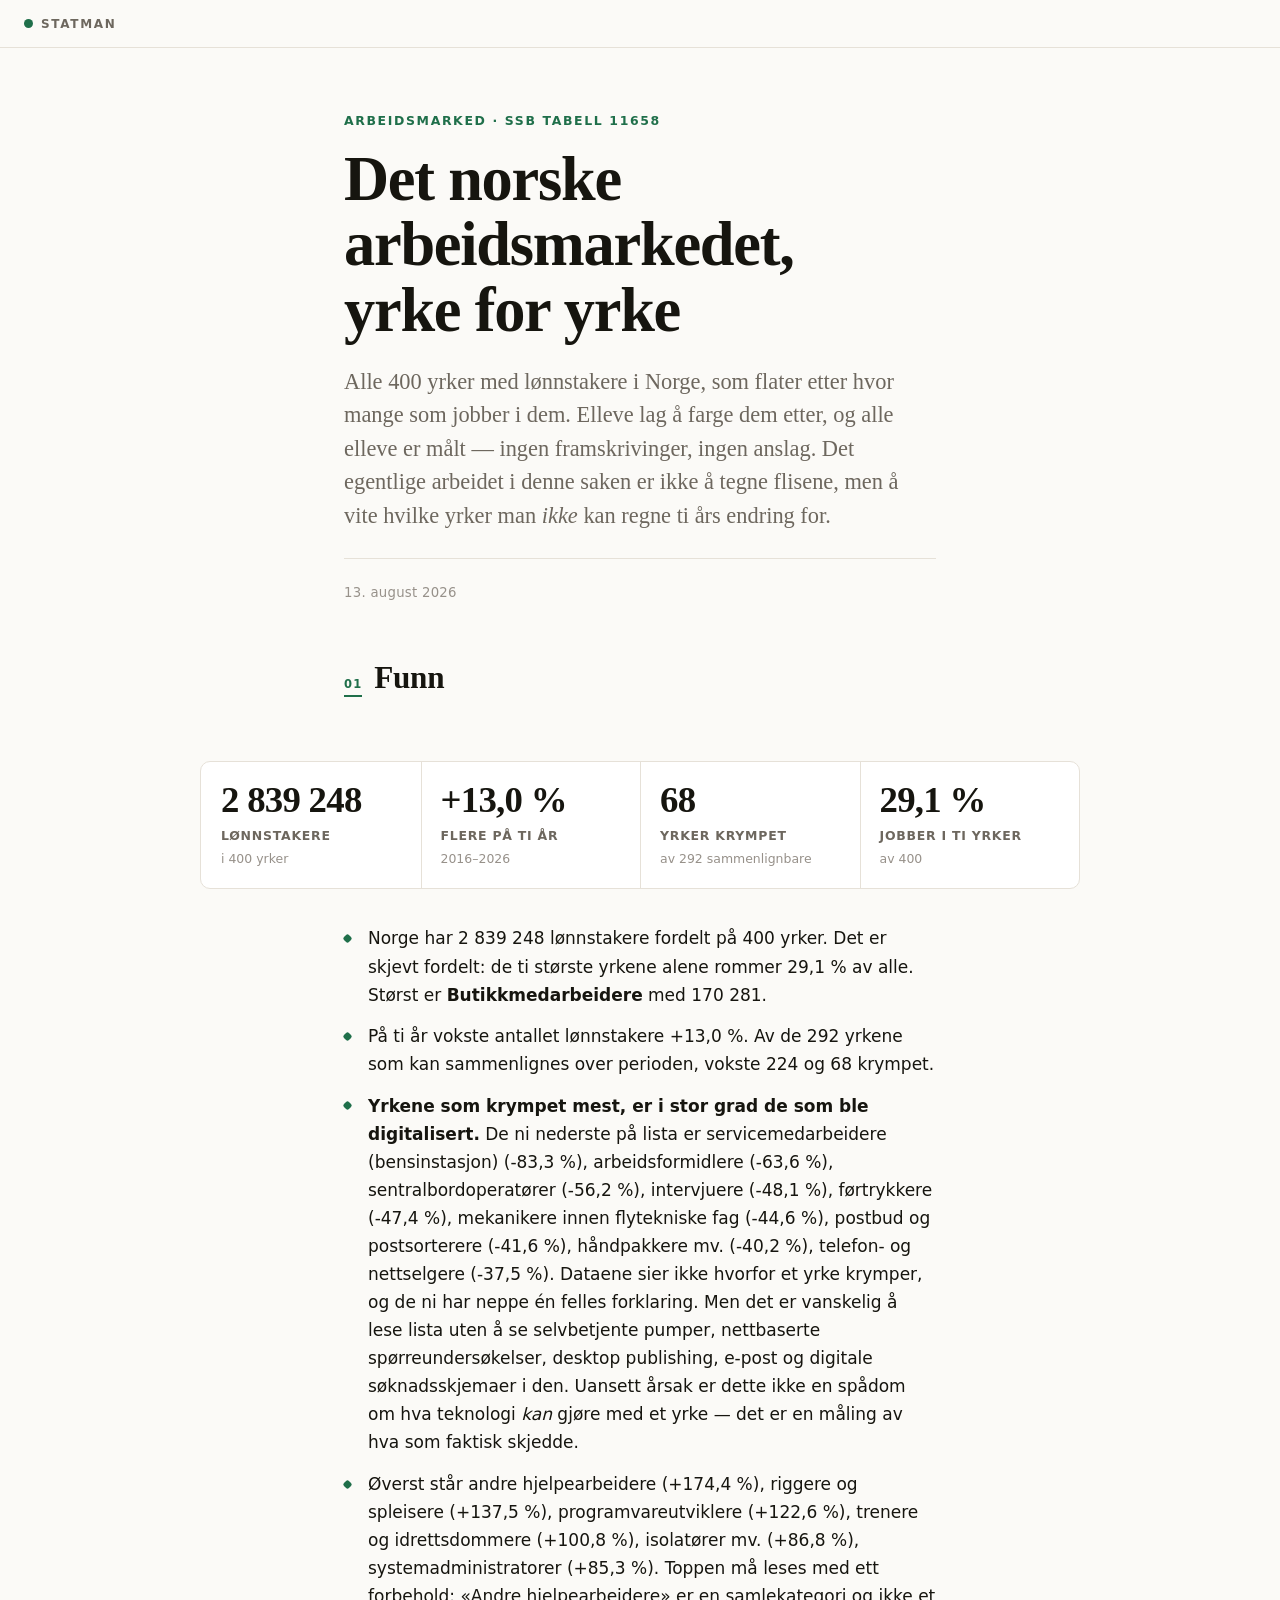
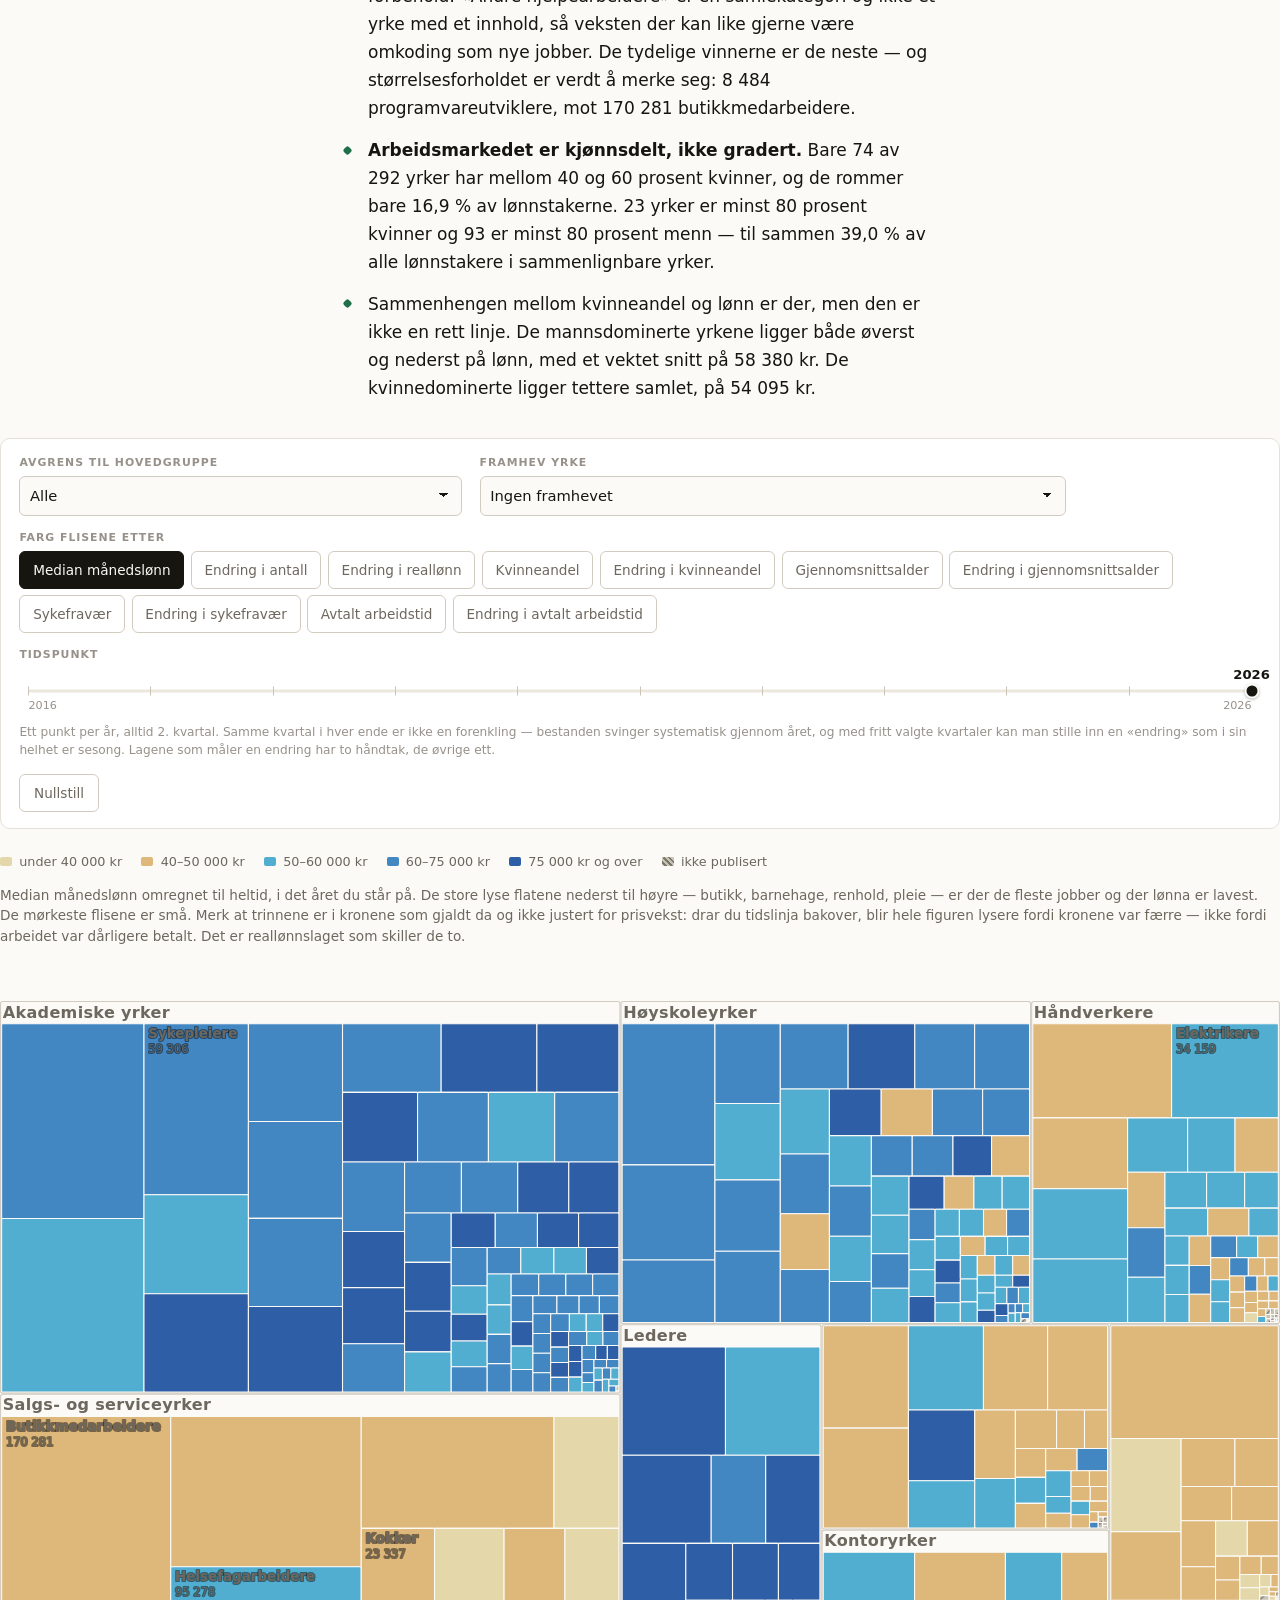
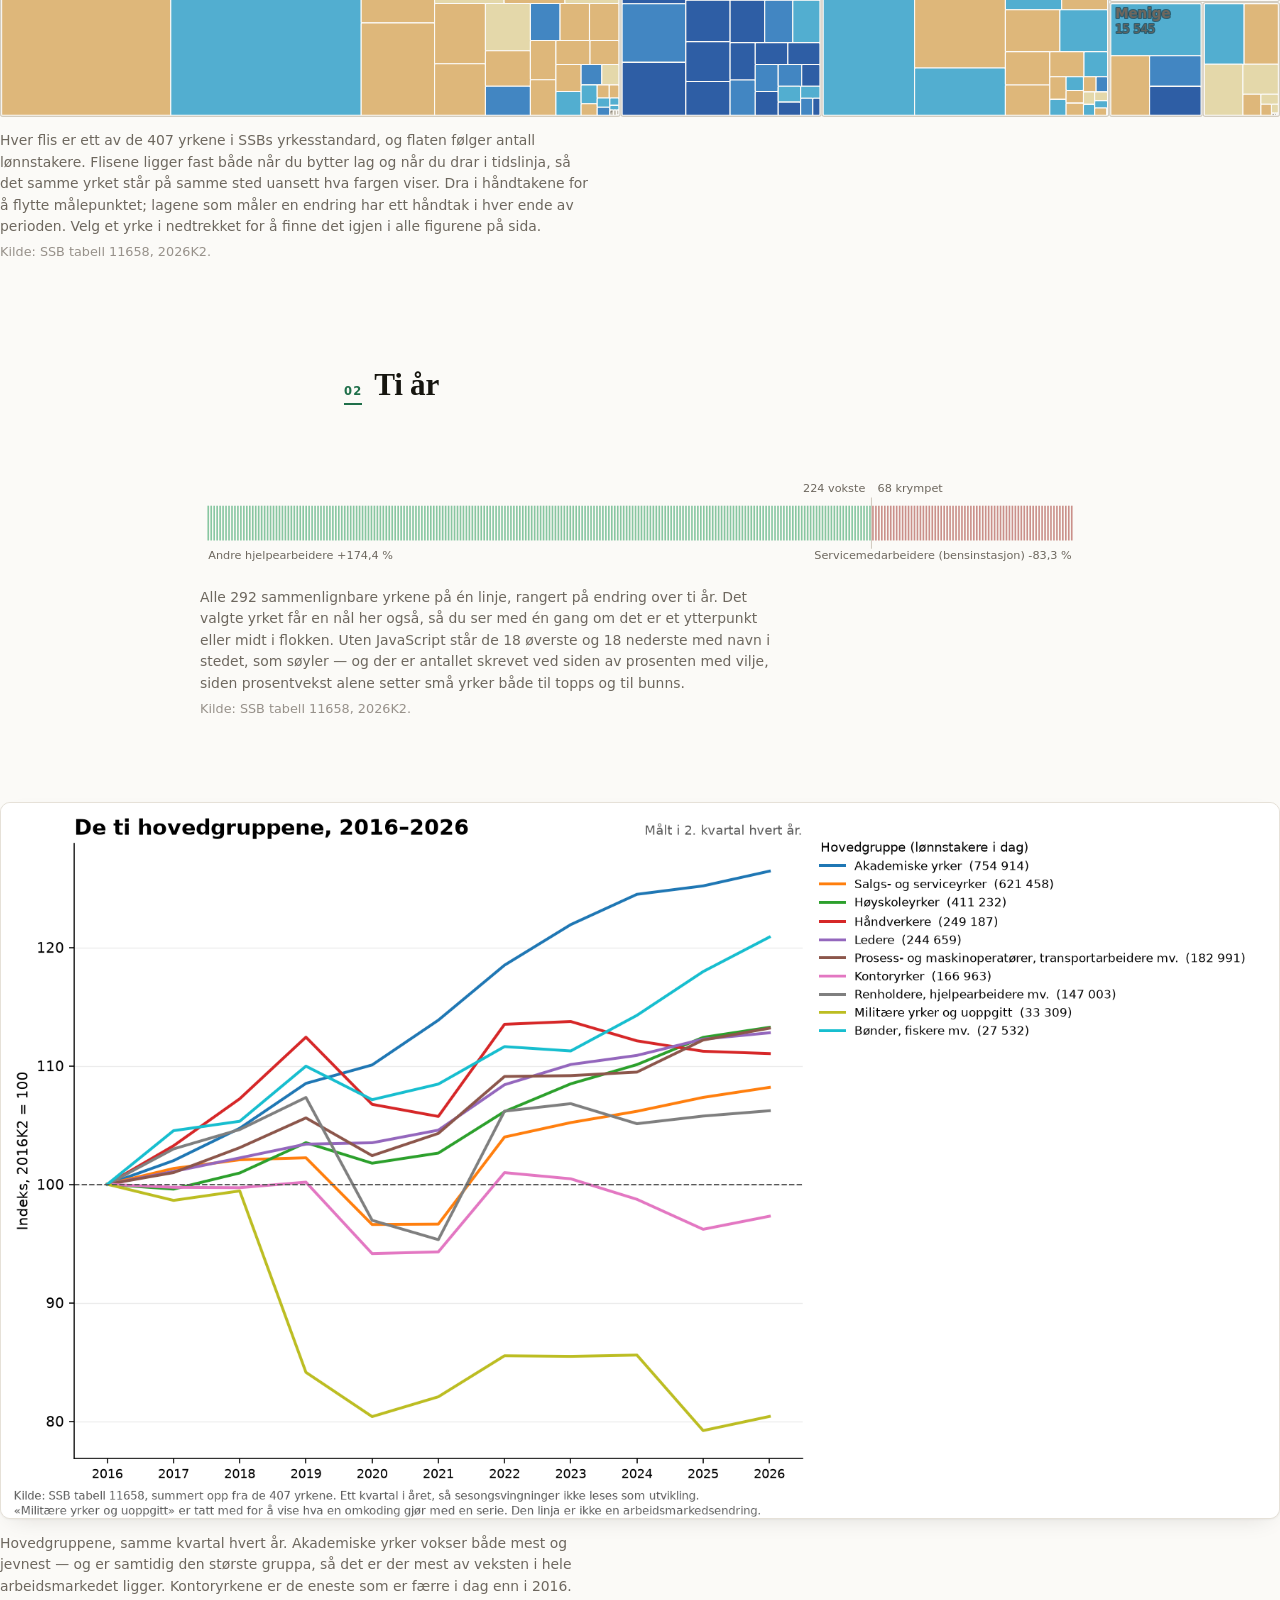
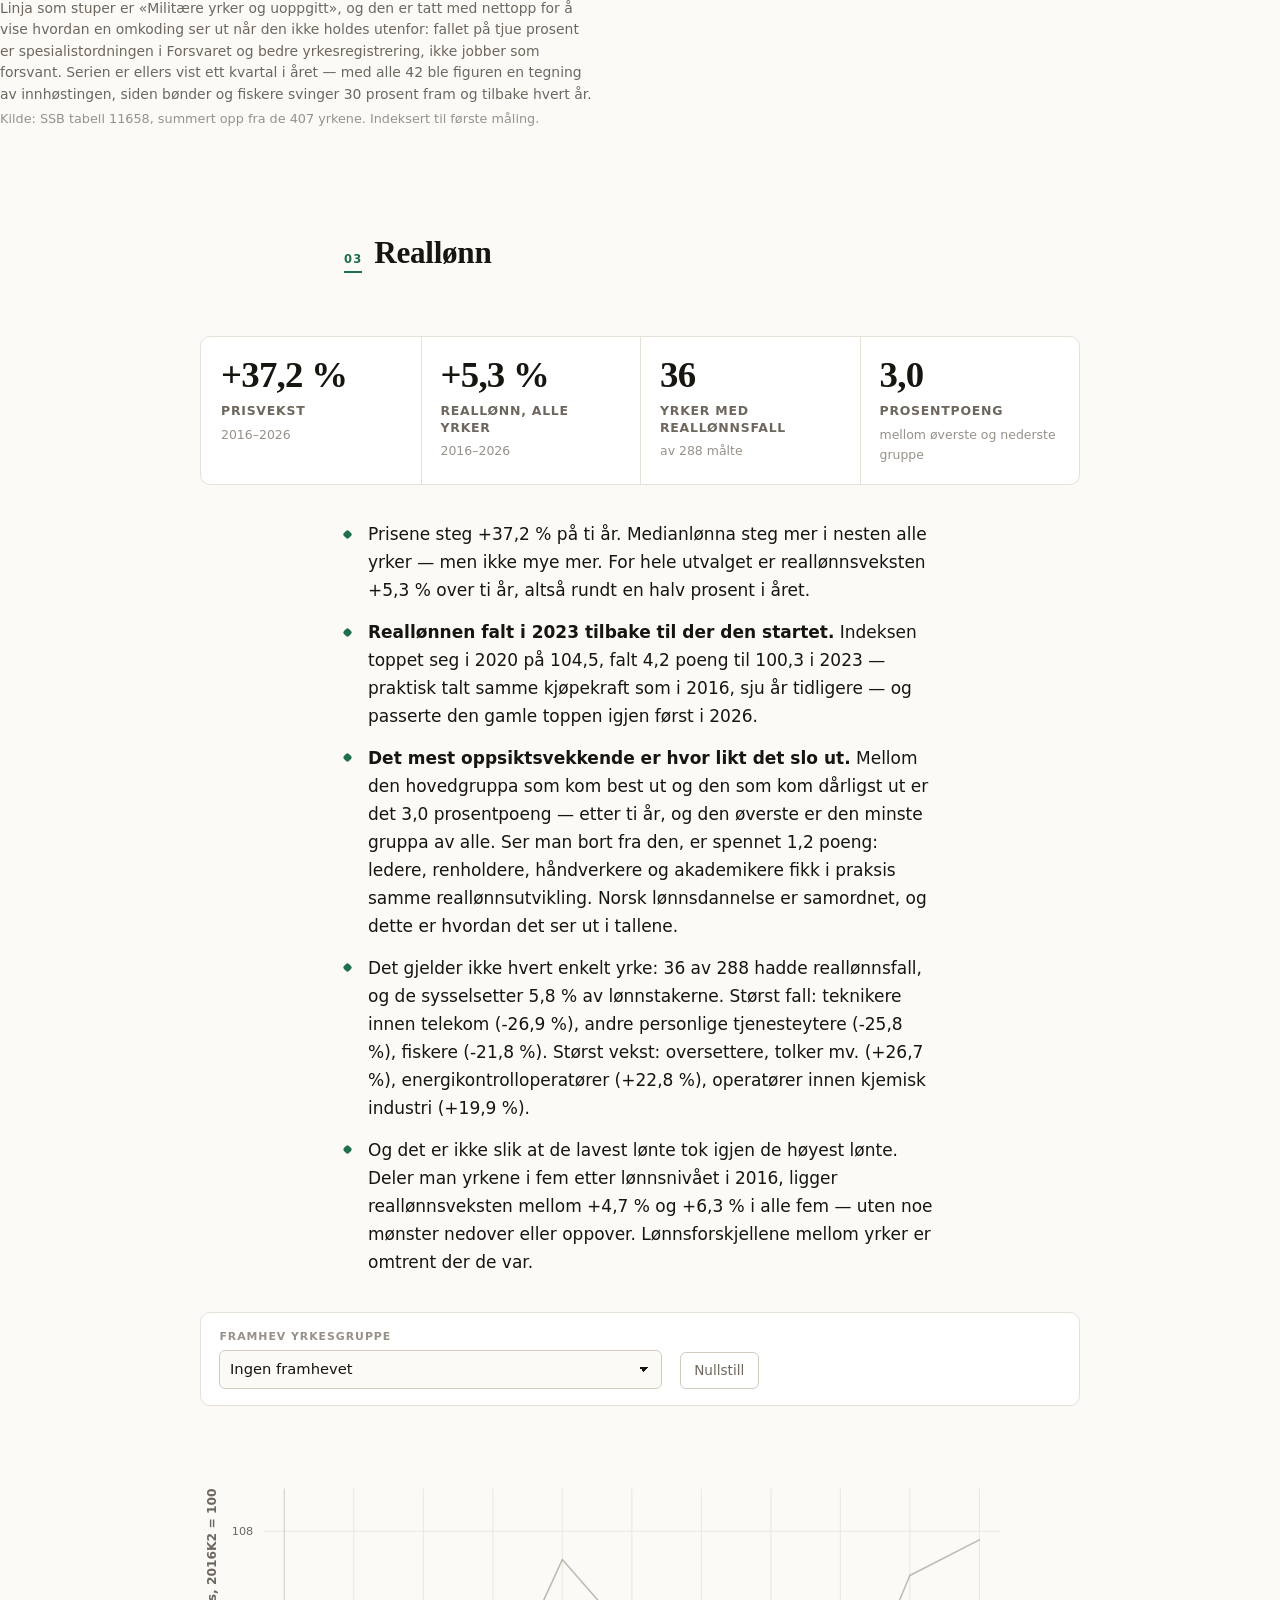
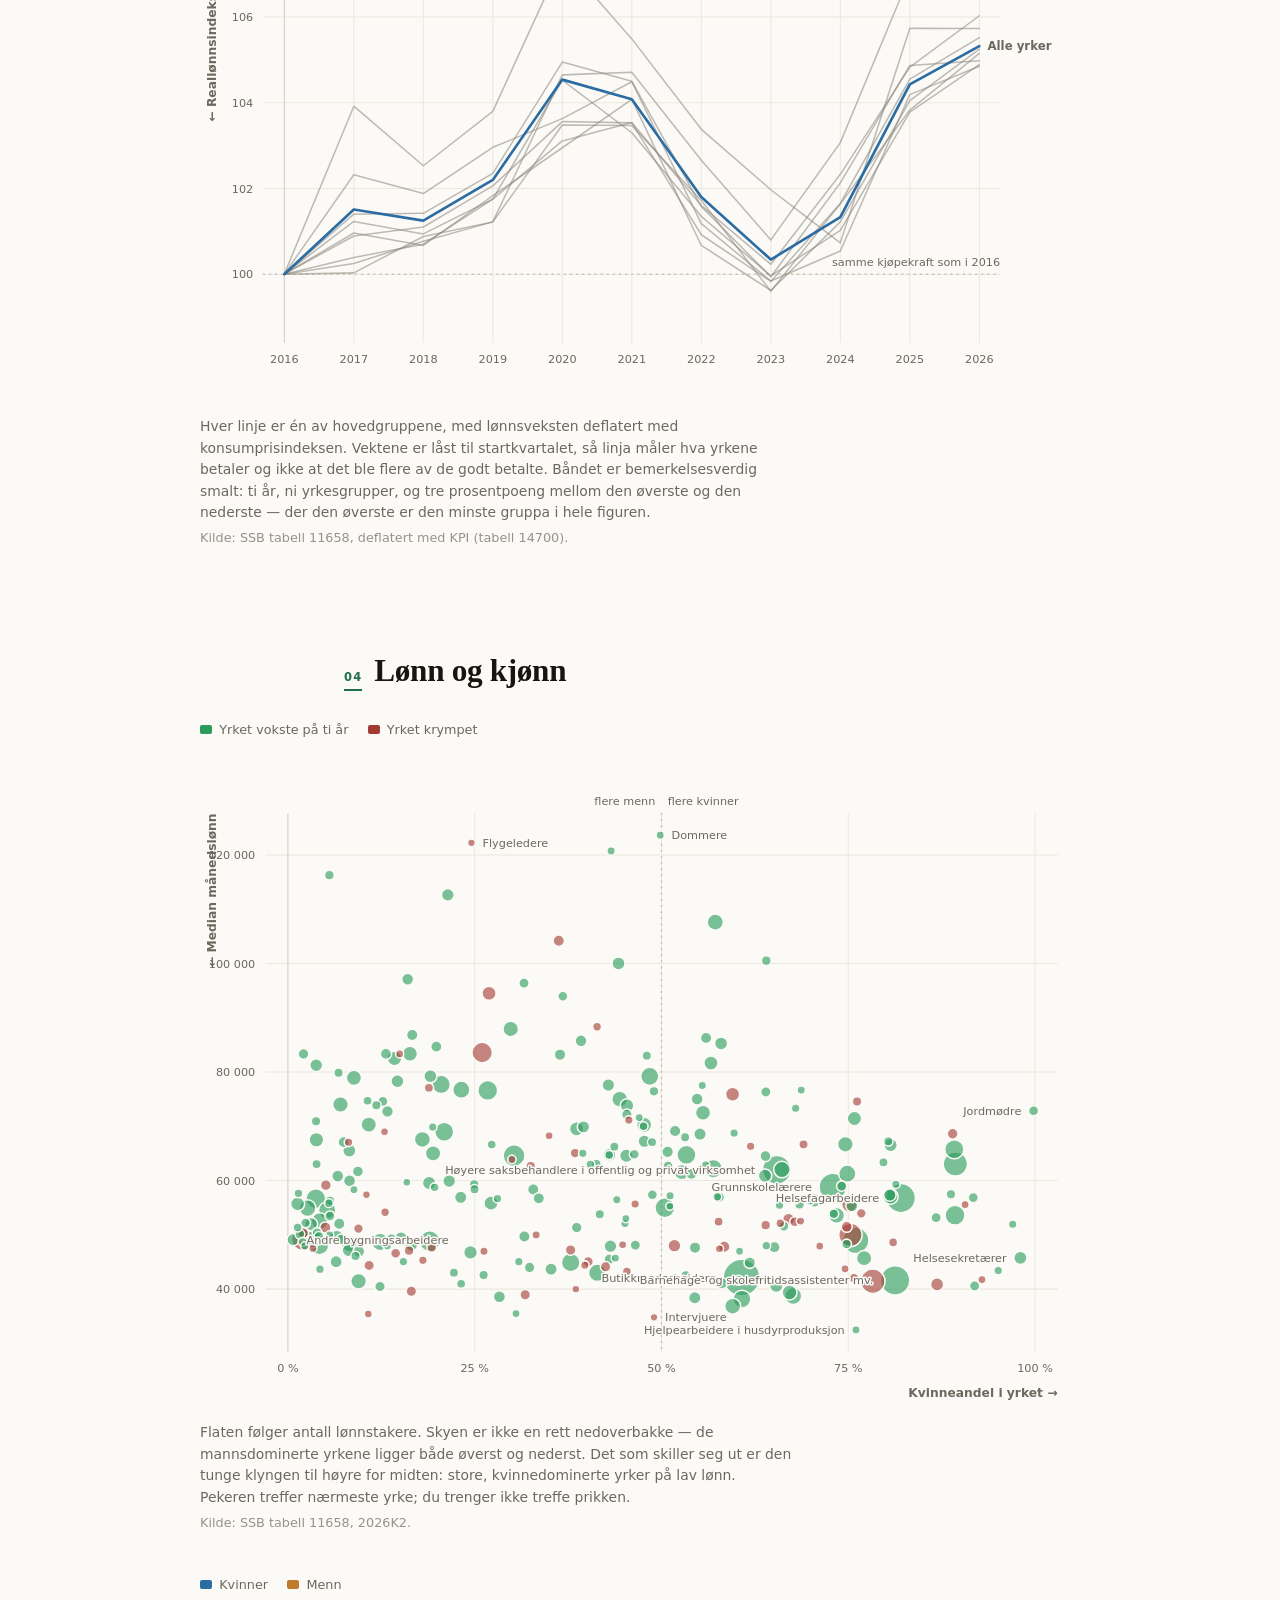
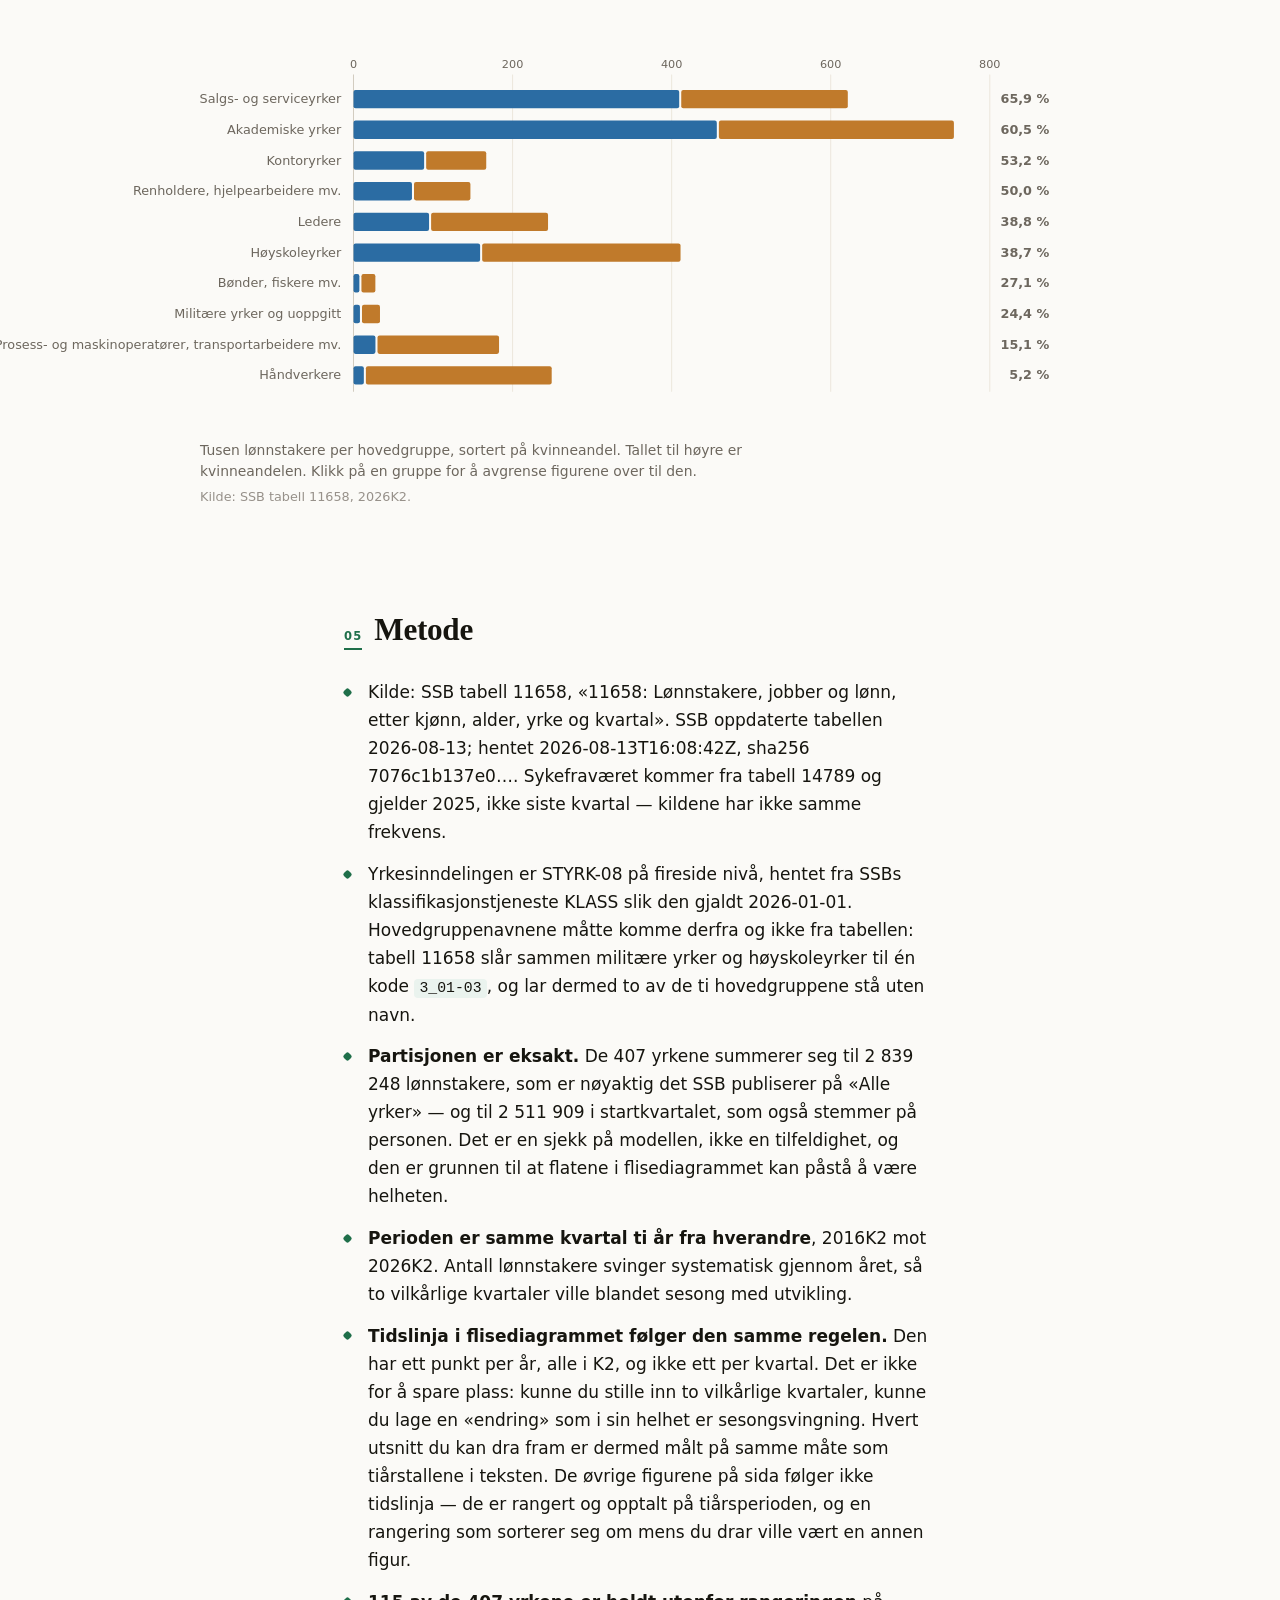
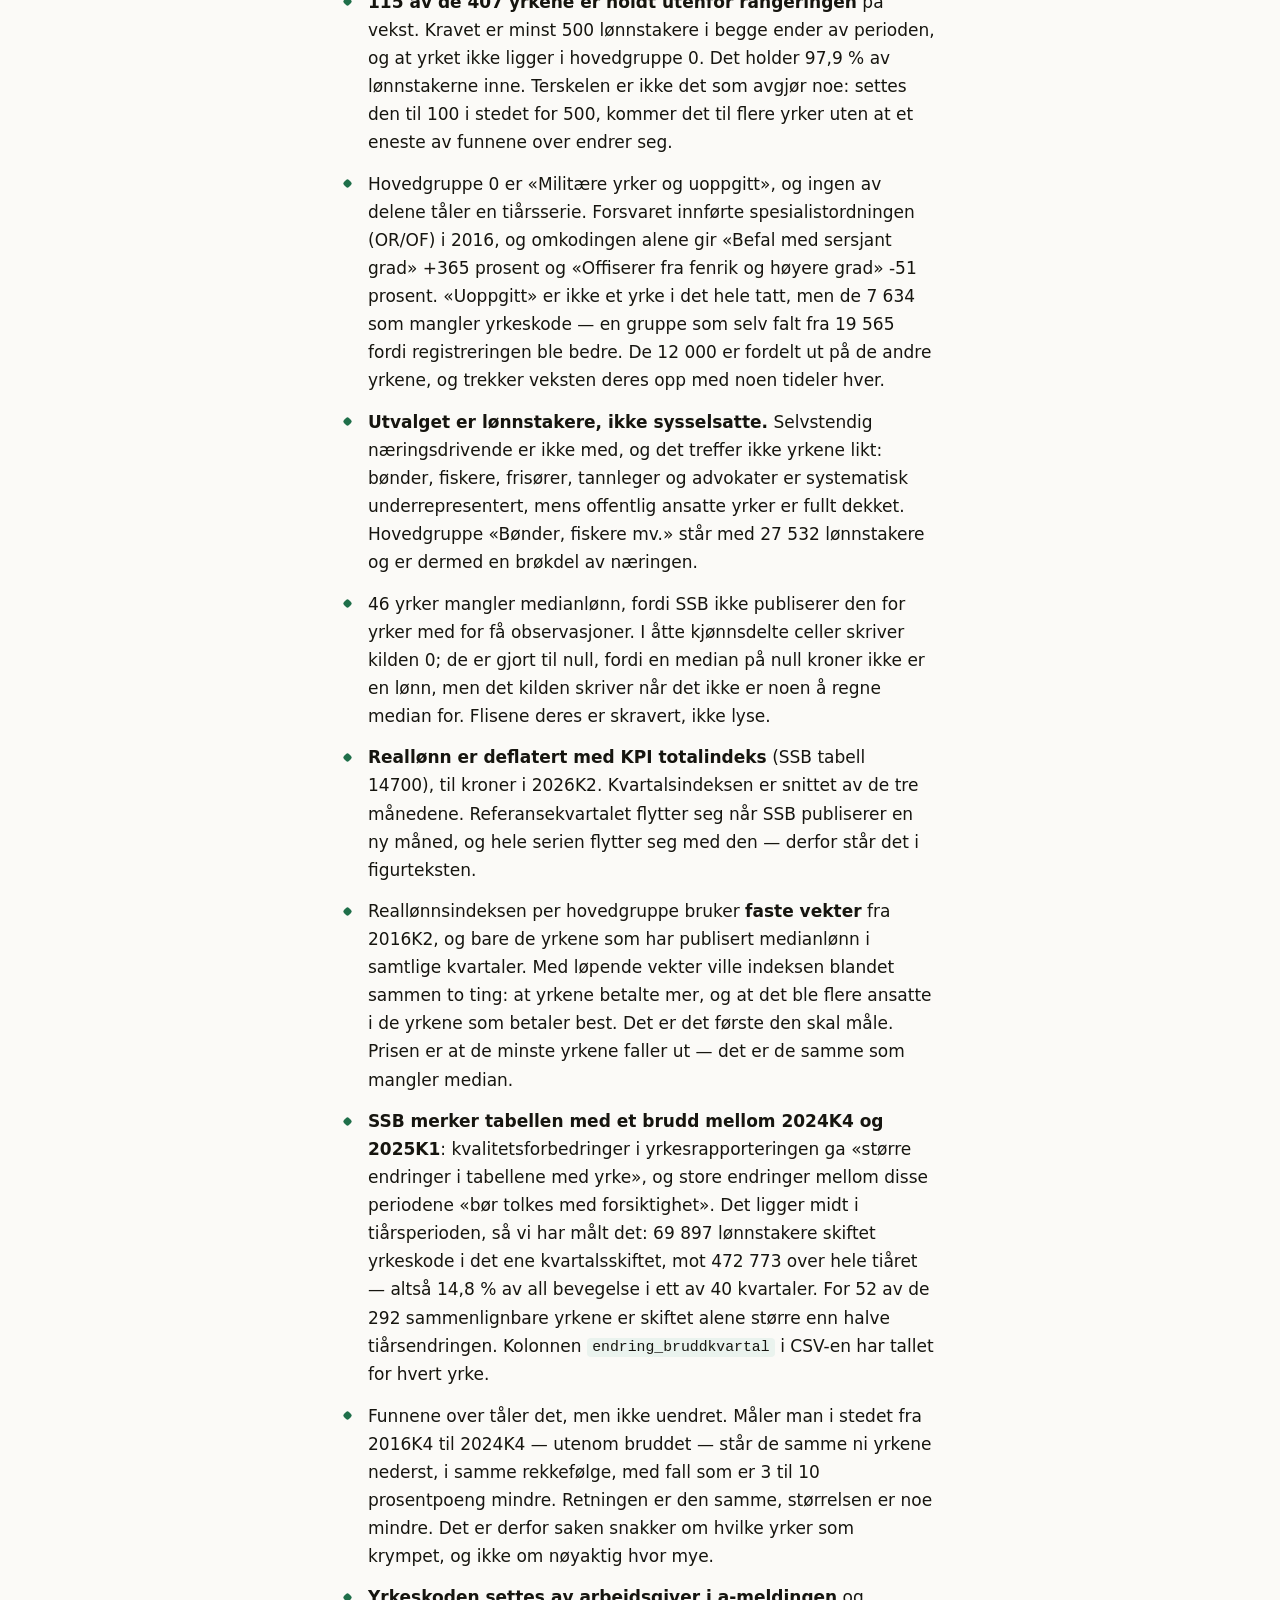
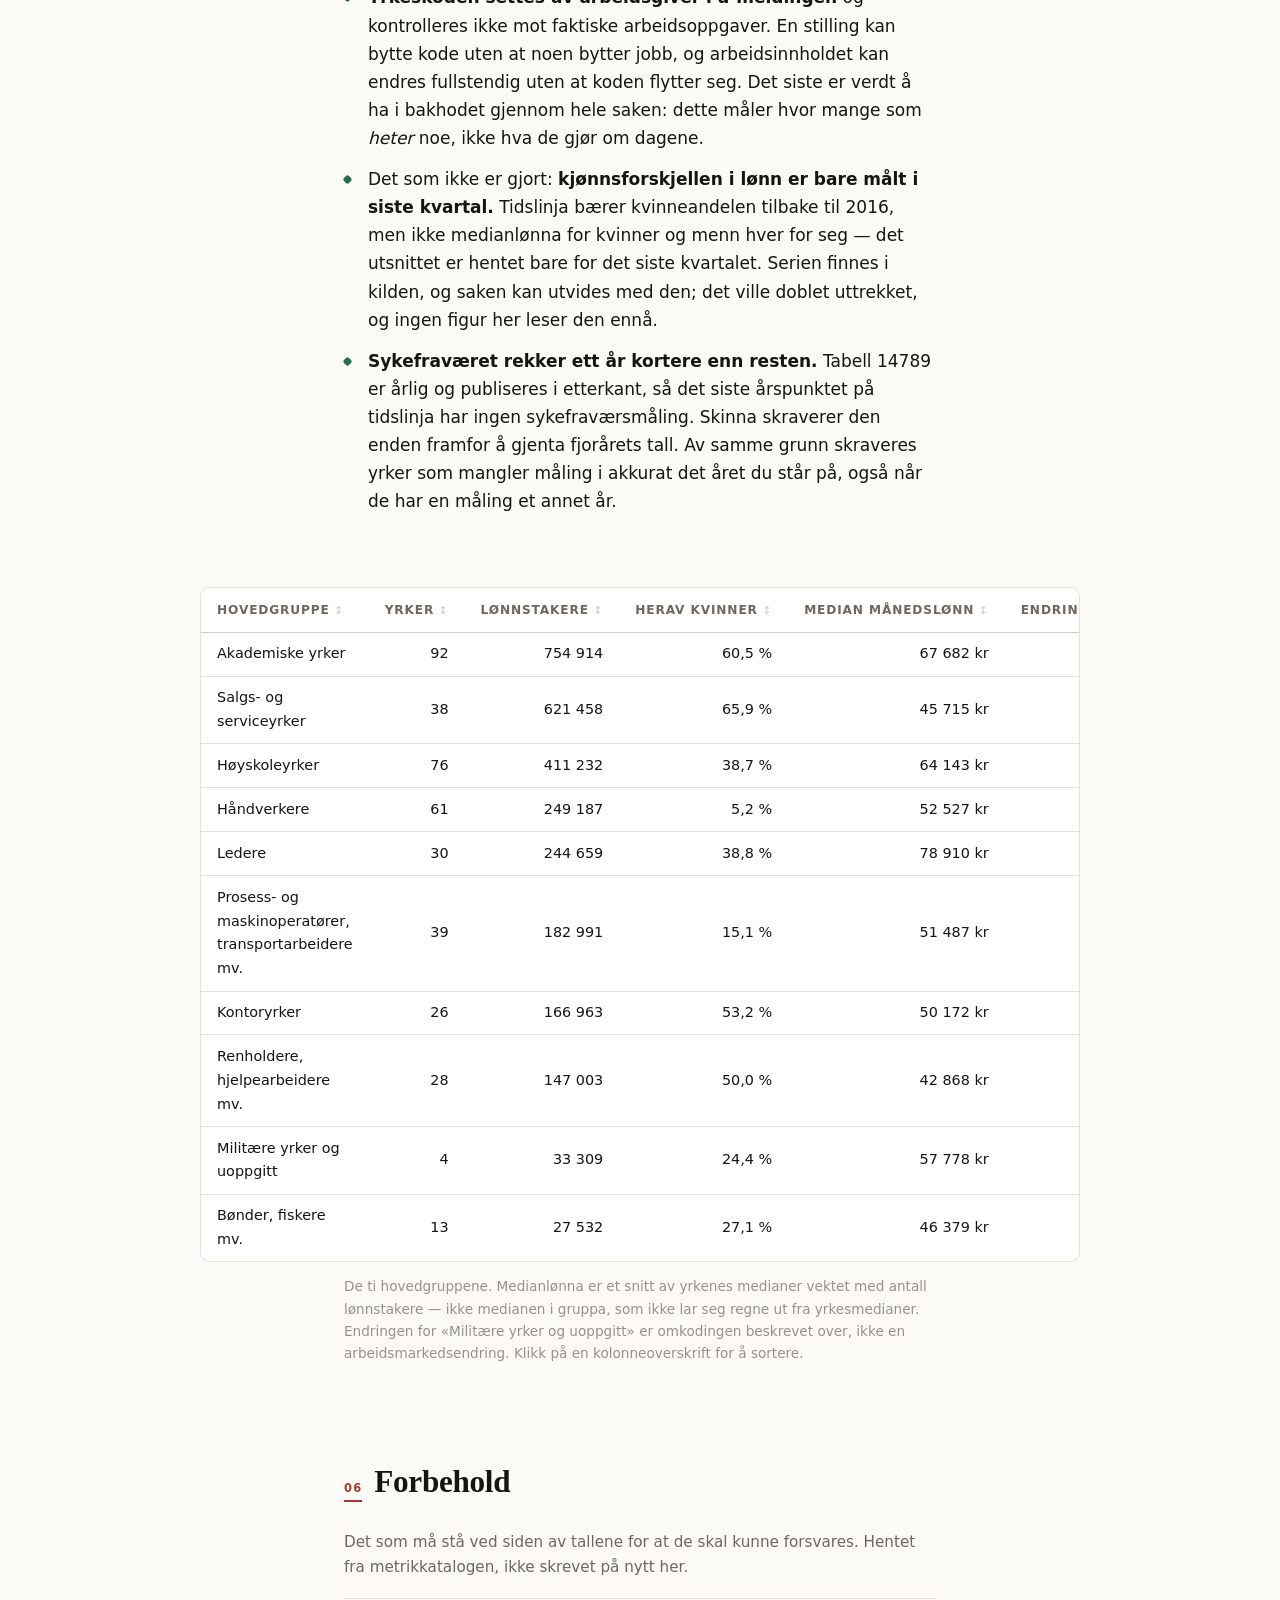
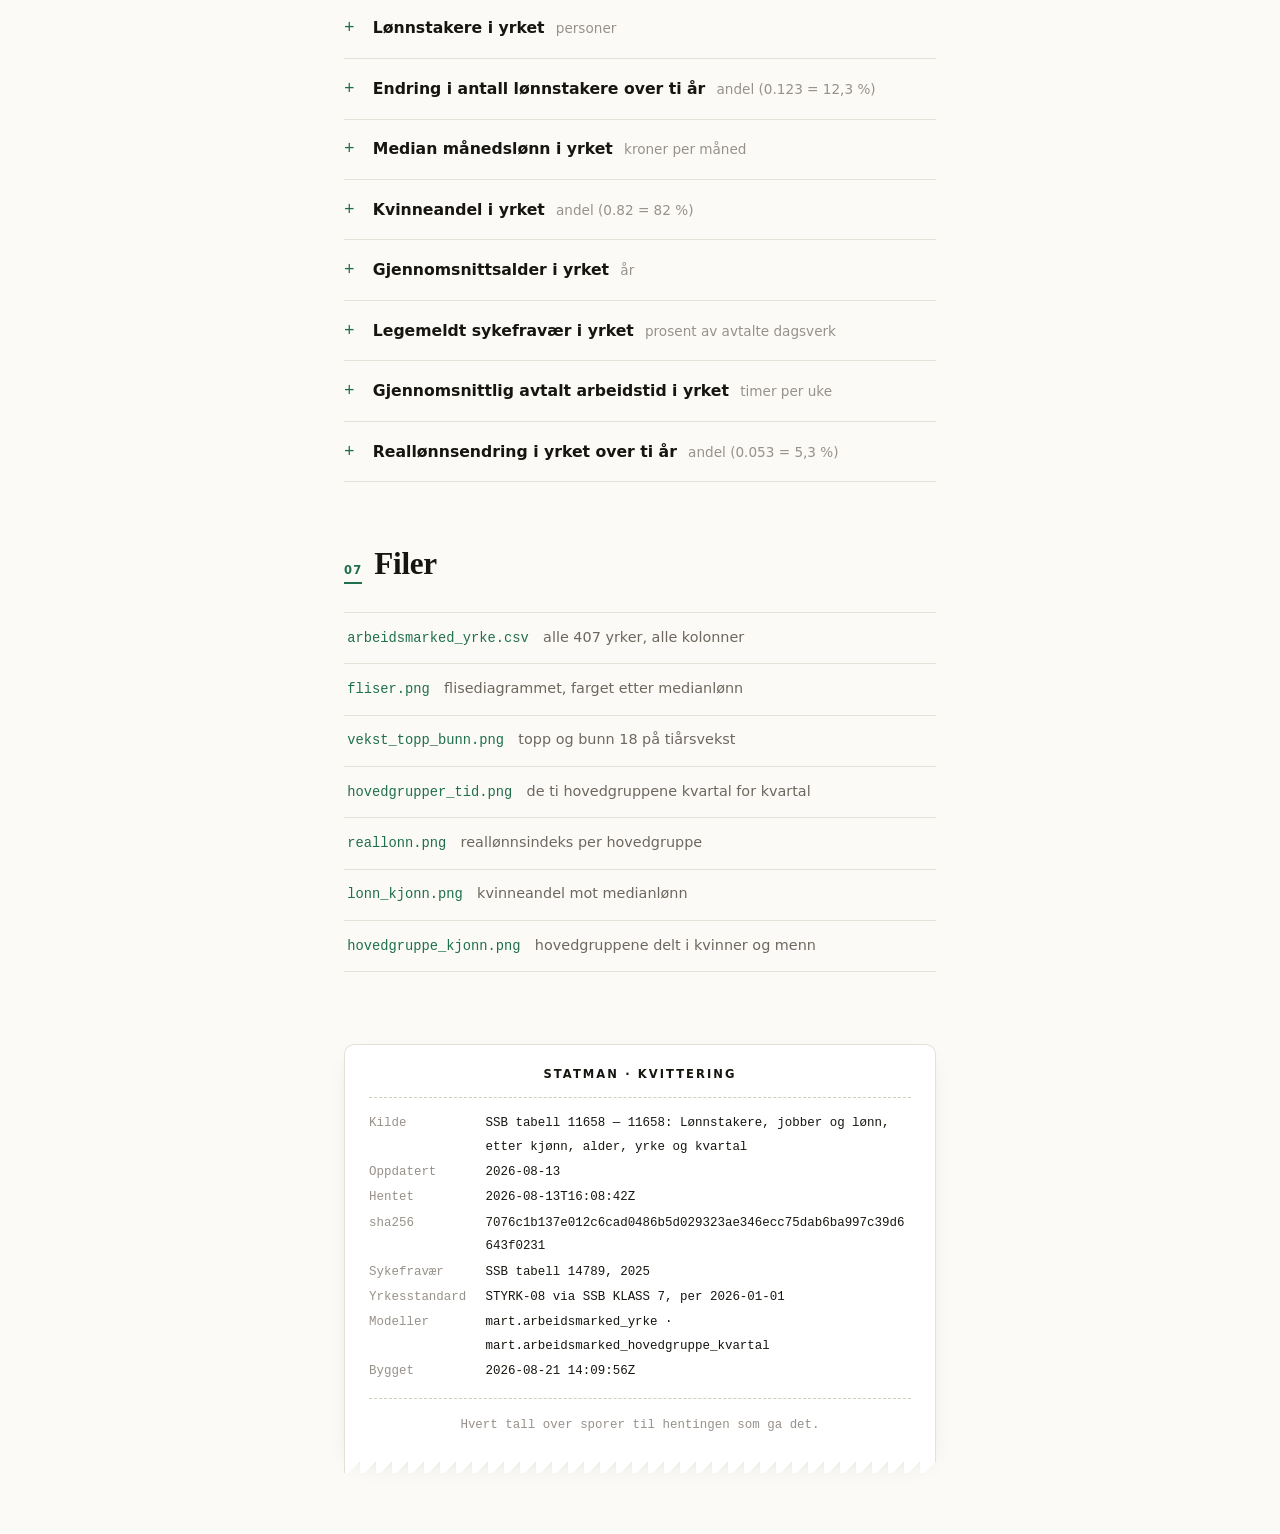
==== commit feebf3b7: "Flisediagrammet: endringslag i prosentpoeng/enhet, ikke prosent, og nytt alderslag Layer får et rela" ====
--- a/docs/arbeidsmarked_yrke/index.html
+++ b/docs/arbeidsmarked_yrke/index.html
@@ -4,7 +4,7 @@
 <meta charset="utf-8">
 <meta name="viewport" content="width=device-width, initial-scale=1">
 <title>Det norske arbeidsmarkedet, yrke for yrke</title>
-<meta name="description" content="Alle 400 yrker med lønnstakere i Norge, som flater etter hvor mange som jobber i dem. Ti lag å farge dem etter, og alle ti er målt — ingen framskrivinger, ingen anslag. Det egentlige arbeidet i denne saken er ikke å tegne flisene, men å vite hvilke yrker man *ikke* kan regne ti års endring for.">
+<meta name="description" content="Alle 400 yrker med lønnstakere i Norge, som flater etter hvor mange som jobber i dem. Elleve lag å farge dem etter, og alle elleve er målt — ingen framskrivinger, ingen anslag. Det egentlige arbeidet i denne saken er ikke å tegne flisene, men å vite hvilke yrker man *ikke* kan regne ti års endring for.">
 <meta name="generator" content="statman">
 <meta name="color-scheme" content="light dark">
 <link rel="icon" href="data:image/svg+xml,%3Csvg%20xmlns='http://www.w3.org/2000/svg'%20viewBox='0%200%2032%2032'%3E%3Crect%20width='32'%20height='32'%20rx='7'%20fill='%231f6f4a'/%3E%3Crect%20x='8'%20y='17'%20width='4'%20height='8'%20fill='%23fbfaf7'/%3E%3Crect%20x='14'%20y='11'%20width='4'%20height='14'%20fill='%23fbfaf7'/%3E%3Crect%20x='20'%20y='7'%20width='4'%20height='18'%20fill='%23fbfaf7'/%3E%3C/svg%3E">
@@ -954,7 +954,7 @@
 </head>
 <body>
 <div class="fremdrift" id="fremdrift"></div>
-<article class="ark"><div class="merke"><span class="frø"></span><a href="../index.html">Statman</a></div><header><p class="stikk">Arbeidsmarked · SSB tabell 11658</p><h1>Det norske arbeidsmarkedet, yrke for yrke</h1><p class="ingress">Alle 400 yrker med lønnstakere i Norge, som flater etter hvor mange som jobber i dem. Ti lag å farge dem etter, og alle ti er målt — ingen framskrivinger, ingen anslag. Det egentlige arbeidet i denne saken er ikke å tegne flisene, men å vite hvilke yrker man <em>ikke</em> kan regne ti års endring for.</p><p class="datolinje"><time datetime="2026-08-13">13. august 2026</time></p></header><section id="funn"><h2>Funn</h2><div class="noekkeltall avslor"><div><span class="tall">2 839 248</span><span class="etikett">Lønnstakere</span><span class="merknad">i 400 yrker</span></div><div><span class="tall">+13,0 %</span><span class="etikett">Flere på ti år</span><span class="merknad">2016–2026</span></div><div><span class="tall">68</span><span class="etikett">Yrker krympet</span><span class="merknad">av 292 sammenlignbare</span></div><div><span class="tall">29,1 %</span><span class="etikett">Jobber i ti yrker</span><span class="merknad">av 400</span></div></div><ul class="funn"><li>Norge har 2 839 248 lønnstakere fordelt på 400 yrker. Det er skjevt fordelt: de ti største yrkene alene rommer 29,1 % av alle. Størst er <strong>Butikkmedarbeidere</strong> med 170 281.</li><li>På ti år vokste antallet lønnstakere +13,0 %. Av de 292 yrkene som kan sammenlignes over perioden, vokste 224 og 68 krympet.</li><li><strong>Yrkene som krympet mest, er i stor grad de som ble digitalisert.</strong> De ni nederste på lista er servicemedarbeidere (bensinstasjon) (-83,3 %), arbeidsformidlere (-63,6 %), sentralbordoperatører (-56,2 %), intervjuere (-48,1 %), førtrykkere (-47,4 %), mekanikere innen flytekniske fag (-44,6 %), postbud og postsorterere (-41,6 %), håndpakkere mv. (-40,2 %), telefon- og nettselgere (-37,5 %). Dataene sier ikke hvorfor et yrke krymper, og de ni har neppe én felles forklaring. Men det er vanskelig å lese lista uten å se selvbetjente pumper, nettbaserte spørreundersøkelser, desktop publishing, e-post og digitale søknadsskjemaer i den. Uansett årsak er dette ikke en spådom om hva teknologi <em>kan</em> gjøre med et yrke — det er en måling av hva som faktisk skjedde.</li><li>Øverst står andre hjelpearbeidere (+174,4 %), riggere og spleisere (+137,5 %), programvareutviklere (+122,6 %), trenere og idrettsdommere (+100,8 %), isolatører mv. (+86,8 %), systemadministratorer (+85,3 %). Toppen må leses med ett forbehold: «Andre hjelpearbeidere» er en samlekategori og ikke et yrke med et innhold, så veksten der kan like gjerne være omkoding som nye jobber. De tydelige vinnerne er de neste — og størrelsesforholdet er verdt å merke seg: 8 484 programvareutviklere, mot 170 281 butikkmedarbeidere.</li><li><strong>Arbeidsmarkedet er kjønnsdelt, ikke gradert.</strong> Bare 74 av 292 yrker har mellom 40 og 60 prosent kvinner, og de rommer bare 16,9 % av lønnstakerne. 23 yrker er minst 80 prosent kvinner og 93 er minst 80 prosent menn — til sammen 39,0 % av alle lønnstakere i sammenlignbare yrker.</li><li>Sammenhengen mellom kvinneandel og lønn er der, men den er ikke en rett linje. De mannsdominerte yrkene ligger både øverst og nederst på lønn, med et vektet snitt på 58 380 kr. De kvinnedominerte ligger tettere samlet, på 54 095 kr.</li></ul><figure class="figur graf full avslor" data-fallback="fliser.png" data-alt="Flisediagram med 400 yrker gruppert i ti hovedgrupper. Flaten til hver flis følger antall lønnstakere."><script type="application/json" class="graf-spek">{"type":"chart","kind":"treemap","marks":[{"label":"Butikkmedarbeidere","group":"Salgs- og serviceyrker","size":170281.0,"note":"170 281","series":[[29000.0,30240.0,30940.0,32390.0,33450.0,34910.0,35920.0,37490.0,39340.0,41580.0,42120.0],[166234.0,166529.0,166986.0,165213.0,155208.0,157155.0,167113.0,167159.0,166534.0,168533.0,170281.0],[39775.11,40591.84,40595.6,41458.13,42358.1,42989.73,41782.56,40968.18,41704.99,42857.68,42120.0],[0.650535,0.644434,0.63885,0.635222,0.6223,0.618937,0.621316,0.619703,0.615406,0.610106,0.60719],[0.650535,0.644434,0.63885,0.635222,0.6223,0.618937,0.621316,0.619703,0.615406,0.610106,0.60719],[34.3,34.5,34.7,35.0,35.2,35.5,35.6,35.7,35.9,35.9,35.8],[4.5,4.8,4.8,4.9,5.5,5.5,5.7,5.9,5.9,5.6,null],[4.5,4.8,4.8,4.9,5.5,5.5,5.7,5.9,5.9,5.6,null],[20.7,20.7,20.4,20.0,20.2,19.6,18.4,18.1,17.6,17.1,17.3],[20.7,20.7,20.4,20.0,20.2,19.6,18.4,18.1,17.6,17.1,17.3]]},{"label":"Barnehage- og skolefritidsassistenter mv.","group":"Salgs- og serviceyrker","size":96475.0,"note":"96 475","series":[[30130.0,31940.0,32580.0,33020.0,34100.0,33880.0,35250.0,36190.0,38340.0,39980.0,41610.0],[89083.0,90206.0,90311.0,90705.0,85454.0,92082.0,91182.0,92792.0,95034.0,95069.0,96475.0],[41324.97,42873.79,42747.4,42264.5,43181.21,41721.34,41003.2,39547.57,40644.88,41208.51,41610.0],[0.840778,0.838348,0.835768,0.830131,0.829464,0.82394,0.823123,0.822743,0.819349,0.81546,0.812698],[0.840778,0.838348,0.835768,0.830131,0.829464,0.82394,0.823123,0.822743,0.819349,0.81546,0.812698],[39.3,39.5,39.6,39.9,40.1,39.6,40.0,39.9,39.8,40.0,40.0],[7.6,7.9,7.9,7.9,8.8,9.2,9.2,9.2,9.4,9.2,null],[7.6,7.9,7.9,7.9,8.8,9.2,9.2,9.2,9.4,9.2,null],[23.6,23.4,23.7,23.3,24.9,23.7,22.8,22.8,22.8,22.5,22.5],[23.6,23.4,23.7,23.3,24.9,23.7,22.8,22.8,22.8,22.5,22.5]]},{"label":"Helsefagarbeidere","group":"Salgs- og serviceyrker","size":95278.0,"note":"95 278","series":[[37520.0,41310.0,40600.0,42380.0,45890.0,45370.0,47240.0,50450.0,47940.0,54260.0,56770.0],[92749.0,93137.0,93900.0,95147.0,94038.0,95974.0,96258.0,96584.0,96980.0,96536.0,95278.0],[51460.76,55451.35,53270.24,54244.99,58111.01,55870.64,54950.11,55130.56,50822.0,55927.31,56770.0],[0.879697,0.875839,0.871491,0.8642,0.857324,0.848563,0.841862,0.83343,0.827181,0.822885,0.820441],[0.879697,0.875839,0.871491,0.8642,0.857324,0.848563,0.841862,0.83343,0.827181,0.822885,0.820441],[45.5,45.3,45.0,44.9,44.5,44.3,44.3,44.2,44.2,44.3,44.6],[9.1,9.2,9.0,9.1,9.9,10.1,9.9,10.1,10.4,10.3,null],[9.1,9.2,9.0,9.1,9.9,10.1,9.9,10.1,10.4,10.3,null],[22.4,22.4,22.5,22.5,23.5,23.4,23.1,23.2,23.5,23.5,23.9],[22.4,22.4,22.5,22.5,23.5,23.4,23.1,23.2,23.5,23.5,23.9]]},{"label":"Høyere saksbehandlere i offentlig og privat virksomhet","group":"Akademiske yrker","size":92092.0,"note":"92 092","series":[[42920.0,44330.0,45260.0,47030.0,48630.0,49280.0,51280.0,53800.0,56670.0,59340.0,61970.0],[65359.0,67046.0,68549.0,71302.0,73417.0,76947.0,81330.0,83721.0,86802.0,89292.0,92092.0],[58867.16,59505.17,59384.51,60196.84,61580.71,60685.59,59649.48,58791.36,60076.82,61163.41,61970.0],[0.635766,0.636936,0.639309,0.64123,0.640724,0.641351,0.644252,0.647998,0.648614,0.652544,0.654259],[0.635766,0.636936,0.639309,0.64123,0.640724,0.641351,0.644252,0.647998,0.648614,0.652544,0.654259],[46.4,46.4,46.5,46.6,46.6,46.4,46.4,46.3,46.3,46.4,46.6],[4.3,4.5,4.5,4.6,4.3,4.4,5.1,5.1,5.4,5.1,null],[4.3,4.5,4.5,4.6,4.3,4.4,5.1,5.1,5.4,5.1,null],[35.2,35.3,35.3,35.0,35.2,35.2,35.1,35.1,35.1,35.2,35.2],[35.2,35.3,35.3,35.0,35.2,35.2,35.1,35.1,35.1,35.2,35.2]]},{"label":"Grunnskolelærere","group":"Akademiske yrker","size":82006.0,"note":"82 006","series":[[42220.0,43230.0,44330.0,45180.0,46630.0,46880.0,48910.0,51840.0,53600.0,56700.0,58830.0],[78106.0,79453.0,80523.0,81252.0,78264.0,81865.0,82327.0,83317.0,84499.0,83419.0,82006.0],[57907.08,58028.61,58164.28,57828.9,59048.08,57730.12,56892.67,56649.52,56822.26,58442.28,58830.0],[0.743643,0.743131,0.743154,0.743268,0.747572,0.738643,0.737559,0.735324,0.731263,0.731044,0.729312],[0.743643,0.743131,0.743154,0.743268,0.747572,0.738643,0.737559,0.735324,0.731263,0.731044,0.729312],[43.7,43.6,43.3,43.0,42.9,42.5,42.6,42.5,42.4,42.6,42.7],[4.6,4.9,4.9,5.2,5.3,5.9,5.9,6.0,6.1,5.7,null],[4.6,4.9,4.9,5.2,5.3,5.9,5.9,6.0,6.1,5.7,null],[30.8,30.6,31.0,31.0,32.9,31.5,30.8,30.7,30.9,31.0,31.4],[30.8,30.6,31.0,31.0,32.9,31.5,30.8,30.7,30.9,31.0,31.4]]},{"label":"Andre pleiemedarbeidere","group":"Salgs- og serviceyrker","size":72734.0,"note":"72 734","series":[[33580.0,36350.0,36090.0,37660.0,39940.0,39530.0,41000.0,43430.0,42610.0,47280.0,48970.0],[62931.0,64932.0,65992.0,66349.0,68232.0,67553.0,67865.0,69549.0,70812.0,71976.0,72734.0],[46056.84,48793.43,47352.78,48203.55,50576.46,48679.0,47691.67,47459.27,45171.58,48732.83,48970.0],[0.783827,0.775688,0.772109,0.769914,0.771104,0.770106,0.773595,0.770766,0.768387,0.76463,0.760071],[0.783827,0.775688,0.772109,0.769914,0.771104,0.770106,0.773595,0.770766,0.768387,0.76463,0.760071],[39.8,39.6,39.4,39.5,38.3,38.7,39.0,38.8,38.8,38.8,38.5],[5.6,5.7,5.6,5.7,6.2,6.3,6.5,6.6,6.8,6.7,null],[5.6,5.7,5.6,5.7,6.2,6.3,6.5,6.6,6.8,6.7,null],[15.2,14.9,15.1,14.9,16.0,15.9,15.2,15.5,15.7,15.3,15.8],[15.2,14.9,15.1,14.9,16.0,15.9,15.2,15.5,15.7,15.3,15.8]]},{"label":"Renholdere i bedrifter","group":"Renholdere, hjelpearbeidere mv.","size":60326.0,"note":"60 326","series":[[29170.0,30530.0,31110.0,32140.0,33330.0,33850.0,34910.0,36230.0,38140.0,40310.0,41450.0],[61647.0,61708.0,61636.0,62337.0,58104.0,57926.0,60782.0,60848.0,60534.0,60672.0,60326.0],[40008.28,40981.11,40818.65,41138.13,42206.15,41684.4,40607.71,39591.28,40432.85,41548.65,41450.0],[0.790712,0.789087,0.784525,0.783483,0.78239,0.791216,0.786911,0.788013,0.786583,0.784563,0.782847],[0.790712,0.789087,0.784525,0.783483,0.78239,0.791216,0.786911,0.788013,0.786583,0.784563,0.782847],[42.6,42.5,42.8,43.1,43.7,44.1,44.1,44.5,44.8,45.2,45.5],[7.5,7.5,7.1,7.1,7.8,7.8,8.0,8.3,8.5,8.2,null],[7.5,7.5,7.1,7.1,7.8,7.8,8.0,8.3,8.5,8.2,null],[21.9,22.3,22.3,22.3,22.8,22.4,21.9,21.7,21.9,21.6,21.8],[21.9,22.3,22.3,22.3,22.8,22.4,21.9,21.7,21.9,21.6,21.8]]},{"label":"Sykepleiere","group":"Akademiske yrker","size":59306.0,"note":"59 306","series":[[41320.0,45330.0,44820.0,47310.0,51270.0,50670.0,53000.0,55610.0,54620.0,60450.0,63050.0],[54847.0,55703.0,56615.0,57616.0,58406.0,59960.0,60109.0,60056.0,59910.0,59725.0,59306.0],[56672.68,60847.49,58807.19,60555.23,64923.77,62397.29,61650.21,60769.28,57903.58,62307.52,63050.0],[0.918027,0.91627,0.914669,0.913201,0.910951,0.908089,0.90484,0.902324,0.898715,0.89517,0.893316],[0.918027,0.91627,0.914669,0.913201,0.910951,0.908089,0.90484,0.902324,0.898715,0.89517,0.893316],[40.0,39.9,39.8,39.7,39.6,39.6,39.5,39.4,39.4,39.5,39.7],[7.3,7.5,7.5,7.7,8.1,8.6,8.4,8.5,8.9,8.4,null],[7.3,7.5,7.5,7.7,8.1,8.6,8.4,8.5,8.9,8.4,null],[27.2,27.3,27.6,27.8,28.6,28.5,28.5,28.4,28.4,28.2,28.1],[27.2,27.3,27.6,27.8,28.6,28.5,28.5,28.4,28.4,28.2,28.1]]},{"label":"Kontormedarbeidere","group":"Kontoryrker","size":53665.0,"note":"53 665","series":[[34430.0,35420.0,36350.0,37470.0,38440.0,39380.0,40930.0,43170.0,45470.0,47970.0,50000.0],[64302.0,64044.0,63565.0,62717.0,59173.0,59902.0,61235.0,59514.0,57250.0,55557.0,53665.0],[47222.66,47545.07,47693.92,47960.36,48677.0,48494.29,47610.25,47175.15,48203.51,49444.03,50000.0],[0.791157,0.78279,0.776795,0.772613,0.777736,0.767804,0.758863,0.754915,0.753852,0.753658,0.752856],[0.791157,0.78279,0.776795,0.772613,0.777736,0.767804,0.758863,0.754915,0.753852,0.753658,0.752856],[44.6,44.5,44.4,44.5,44.8,44.2,43.9,44.2,44.6,44.8,45.0],[5.1,5.2,5.2,5.2,5.5,5.3,5.6,6.0,6.1,5.9,null],[5.1,5.2,5.2,5.2,5.5,5.3,5.6,6.0,6.1,5.9,null],[28.7,28.8,28.9,28.6,28.9,29.0,28.6,28.5,28.3,28.1,28.0],[28.7,28.8,28.9,28.6,28.9,29.0,28.6,28.5,28.3,28.1,28.0]]},{"label":"Tømrere og snekkere","group":"Håndverkere","size":44400.0,"note":"44 400","series":[[33450.0,34490.0,35200.0,36650.0,37810.0,39510.0,40590.0,42520.0,44650.0,47090.0,49190.0],[47668.0,50254.0,52914.0,54490.0,51303.0,50465.0,55227.0,52819.0,48211.0,45331.0,44400.0],[45878.53,46296.71,46185.03,46910.78,47879.22,48654.37,47214.75,46464.84,47334.22,48536.99,49190.0],[0.010699,0.010626,0.011358,0.012149,0.012748,0.01395,0.015047,0.016339,0.018149,0.019633,0.019437],[0.010699,0.010626,0.011358,0.012149,0.012748,0.01395,0.015047,0.016339,0.018149,0.019633,0.019437],[37.4,37.7,38.0,38.3,38.6,38.7,38.9,39.2,39.5,39.8,40.1],[4.6,4.7,4.8,4.9,5.5,5.5,5.8,6.4,6.5,6.3,null],[4.6,4.7,4.8,4.9,5.5,5.5,5.8,6.4,6.5,6.3,null],[35.1,35.6,35.9,35.6,35.8,35.7,35.6,35.6,35.8,35.7,35.8],[35.1,35.6,35.9,35.6,35.8,35.7,35.6,35.6,35.8,35.7,35.8]]},{"label":"Selgere (engros)","group":"Høyskoleyrker","size":44261.0,"note":"44 261","series":[[43250.0,44170.0,45780.0,47500.0,48630.0,50910.0,53140.0,55490.0,58650.0,61920.0,64580.0],[43669.0,43877.0,44569.0,44622.0,43290.0,43047.0,44485.0,45114.0,45253.0,44730.0,44261.0],[59319.78,59290.4,60066.79,60798.42,61580.71,62692.84,61813.06,60638.15,62175.85,63822.69,64580.0],[0.284481,0.287121,0.287936,0.286249,0.285632,0.285804,0.293964,0.297491,0.300091,0.302839,0.302704],[0.284481,0.287121,0.287936,0.286249,0.285632,0.285804,0.293964,0.297491,0.300091,0.302839,0.302704],[42.9,43.2,43.3,43.6,43.9,44.2,44.3,44.3,44.5,44.8,45.1],[3.7,3.7,3.7,3.8,3.9,3.4,3.8,4.0,4.3,4.1,null],[3.7,3.7,3.7,3.8,3.9,3.4,3.8,4.0,4.3,4.1,null],[34.5,34.6,34.8,34.8,34.1,34.9,34.9,34.9,35.0,35.0,34.9],[34.5,34.6,34.8,34.8,34.1,34.9,34.9,34.9,35.0,35.0,34.9]]},{"label":"Lagermedarbeidere og material-forvaltere","group":"Kontoryrker","size":37864.0,"note":"37 864","series":[[34280.0,35150.0,36090.0,37580.0,38510.0,39410.0,40500.0,42290.0,44320.0,46980.0,48840.0],[34681.0,34826.0,35133.0,35354.0,34905.0,37104.0,38331.0,37509.0,37225.0,37040.0,37864.0],[47016.92,47182.64,47352.78,48101.15,48765.64,48531.23,47110.06,46213.51,46984.38,48423.61,48840.0],[0.166921,0.163499,0.162981,0.164706,0.168543,0.176154,0.180428,0.186355,0.187374,0.188067,0.189837],[0.166921,0.163499,0.162981,0.164706,0.168543,0.176154,0.180428,0.186355,0.187374,0.188067,0.189837],[40.6,40.5,40.6,40.7,40.7,40.4,40.4,40.8,40.8,41.0,40.8],[5.0,5.1,5.2,5.2,5.8,5.8,6.2,6.3,6.5,6.3,null],[5.0,5.1,5.2,5.2,5.8,5.8,6.2,6.3,6.5,6.3,null],[32.1,32.4,32.5,32.4,32.2,31.5,30.8,30.9,31.0,30.7,30.8],[32.1,32.4,32.5,32.4,32.2,31.5,30.8,30.9,31.0,30.7,30.8]]},{"label":"Administrerende direktører","group":"Ledere","size":37575.0,"note":"37 575","series":[[56490.0,58330.0,60000.0,61260.0,64910.0,66640.0,70000.0,72760.0,76840.0,80000.0,83570.0],[38134.0,38684.0,38995.0,38991.0,38654.0,38578.0,39040.0,38695.0,38063.0,37898.0,37575.0],[77479.17,78297.69,78724.49,78410.77,82196.25,82063.46,81424.8,79510.4,81459.37,82458.25,83570.0],[0.209682,0.211715,0.218233,0.219615,0.225151,0.228783,0.234913,0.243907,0.248509,0.25376,0.259987],[0.209682,0.211715,0.218233,0.219615,0.225151,0.228783,0.234913,0.243907,0.248509,0.25376,0.259987],[49.2,49.4,49.6,49.9,50.2,50.3,50.4,50.7,50.9,51.2,51.4],[3.1,3.2,3.3,3.3,3.6,3.1,3.4,3.9,4.0,3.8,null],[3.1,3.2,3.3,3.3,3.6,3.1,3.4,3.9,4.0,3.8,null],[34.2,34.0,34.0,34.0,32.7,33.3,33.9,33.9,33.9,33.8,33.8],[34.2,34.0,34.0,34.0,32.7,33.3,33.9,33.9,33.9,33.8,33.8]]},{"label":"Varehandelssjefer","group":"Ledere","size":34355.0,"note":"34 355","series":[[40430.0,40000.0,41470.0,42500.0,42560.0,45000.0,47500.0,48800.0,50180.0,53000.0,55000.0],[30212.0,31414.0,31624.0,31619.0,31241.0,32122.0,33433.0,33709.0,33719.0,34150.0,34355.0],[55451.99,53692.91,54411.74,54398.59,53894.2,55415.0,55252.54,53327.48,53196.66,54628.59,55000.0],[0.471766,0.471701,0.478244,0.48319,0.482379,0.486053,0.489307,0.491204,0.493283,0.500059,0.504468],[0.471766,0.471701,0.478244,0.48319,0.482379,0.486053,0.489307,0.491204,0.493283,0.500059,0.504468],[43.3,43.3,43.6,43.8,44.0,44.2,44.4,44.5,44.7,44.7,44.9],[4.4,4.8,4.8,4.9,5.6,5.1,5.3,5.8,5.9,5.8,null],[4.4,4.8,4.8,4.9,5.6,5.1,5.3,5.8,5.9,5.8,null],[34.8,35.0,35.1,35.1,34.0,34.5,34.9,34.9,34.8,34.8,34.7],[34.8,35.0,35.1,35.1,34.0,34.5,34.9,34.9,34.8,34.8,34.7]]},{"label":"Førskole-/barnehagelærere","group":"Akademiske yrker","size":34321.0,"note":"34 321","series":[[37200.0,38220.0,39260.0,39960.0,42500.0,42930.0,44890.0,46910.0,49040.0,51430.0,53630.0],[29749.0,30282.0,30809.0,33040.0,33780.0,34353.0,34315.0,34381.0,34443.0,34304.0,34321.0],[51021.87,51303.58,51512.06,51147.47,53818.22,52865.91,52216.56,51262.13,51988.13,53010.35,53630.0],[0.922955,0.918136,0.916615,0.911895,0.907164,0.903531,0.901647,0.899712,0.897047,0.894531,0.892894],[0.922955,0.918136,0.916615,0.911895,0.907164,0.903531,0.901647,0.899712,0.897047,0.894531,0.892894],[39.1,39.3,39.4,39.4,39.5,39.7,39.9,40.0,40.2,40.4,40.7],[7.6,7.9,7.9,8.1,8.9,9.6,9.7,9.5,9.7,9.4,null],[7.6,7.9,7.9,8.1,8.9,9.6,9.7,9.5,9.7,9.4,null],[34.1,34.3,34.4,34.7,34.9,34.9,34.8,34.8,34.9,34.9,35.0],[34.1,34.3,34.4,34.7,34.9,34.9,34.8,34.8,34.9,34.9,35.0]]},{"label":"Elektrikere","group":"Håndverkere","size":34159.0,"note":"34 159","series":[[40190.0,41490.0,42220.0,43270.0,43800.0,45610.0,46150.0,49340.0,51480.0,54720.0,56640.0],[27685.0,29059.0,30119.0,31953.0,31102.0,31414.0,32707.0,33077.0,33785.0,33786.0,34159.0],[55122.82,55692.97,55395.8,55384.16,55464.42,56166.19,53682.21,53917.58,54574.81,56401.44,56640.0],[0.024562,0.024674,0.026395,0.026539,0.027908,0.029827,0.030697,0.032107,0.034305,0.036139,0.037355],[0.024562,0.024674,0.026395,0.026539,0.027908,0.029827,0.030697,0.032107,0.034305,0.036139,0.037355],[35.5,35.6,35.4,35.5,35.3,35.3,35.3,35.6,35.8,35.9,36.0],[4.1,4.1,4.0,4.0,4.8,4.7,5.0,4.8,4.9,4.7,null],[4.1,4.1,4.0,4.0,4.8,4.7,5.0,4.8,4.9,4.7,null],[35.2,35.7,35.8,35.8,35.8,35.7,35.6,35.6,35.5,35.1,35.5],[35.2,35.7,35.8,35.8,35.8,35.7,35.6,35.6,35.5,35.1,35.5]]},{"label":"Systemanalytikere/-arkitekter","group":"Akademiske yrker","size":34084.0,"note":"34 084","series":[[54170.0,55560.0,57170.0,58910.0,60420.0,62080.0,64170.0,66740.0,70750.0,73520.0,76610.0],[20171.0,20515.0,21692.0,23043.0,24682.0,25600.0,28093.0,30698.0,32411.0,32875.0,34084.0],[74297.16,74579.45,75011.32,75402.85,76510.51,76448.08,74643.28,72931.88,75003.26,75779.13,76610.0],[0.216796,0.221301,0.222893,0.229744,0.237136,0.240781,0.249849,0.255912,0.263429,0.264882,0.267486],[0.216796,0.221301,0.222893,0.229744,0.237136,0.240781,0.249849,0.255912,0.263429,0.264882,0.267486],[42.4,42.6,42.6,42.7,42.8,42.7,42.5,42.3,42.7,42.9,43.2],[2.3,2.2,2.3,2.4,2.2,2.3,2.7,2.8,3.0,3.0,null],[2.3,2.2,2.3,2.4,2.2,2.3,2.7,2.8,3.0,3.0,null],[37.0,36.9,36.9,36.9,36.7,36.9,37.0,36.9,37.0,37.0,37.0],[37.0,36.9,36.9,36.9,36.7,36.9,37.0,36.9,37.0,37.0,37.0]]},{"label":"Spesialsykepleiere","group":"Akademiske yrker","size":30567.0,"note":"30 567","series":[[44010.0,46720.0,47130.0,49330.0,52100.0,52150.0,54700.0,57480.0,59500.0,63580.0,65770.0],[27032.0,27468.0,27824.0,28013.0,28061.0,28764.0,29245.0,29661.0,30139.0,29796.0,30567.0],[60362.16,62713.32,61838.09,63140.76,65974.81,64219.83,63627.67,62812.78,63076.95,65533.69,65770.0],[0.897159,0.897699,0.897427,0.897226,0.896262,0.897441,0.896529,0.896025,0.896181,0.893811,0.891942],[0.897159,0.897699,0.897427,0.897226,0.896262,0.897441,0.896529,0.896025,0.896181,0.893811,0.891942],[48.3,48.3,48.3,48.2,48.1,48.2,47.9,47.7,47.6,47.3,47.1],[6.6,6.7,6.9,6.9,7.3,7.6,7.8,7.9,8.1,7.9,null],[6.6,6.7,6.9,6.9,7.3,7.6,7.8,7.9,8.1,7.9,null],[30.2,30.4,30.5,30.6,31.3,30.9,30.7,30.6,30.8,30.5,30.6],[30.2,30.4,30.5,30.6,31.3,30.9,30.7,30.6,30.8,30.5,30.6]]},{"label":"Universitets- og høyskolelektorer/-lærere","group":"Akademiske yrker","size":30272.0,"note":"30 272","series":[[45950.0,47380.0,47800.0,49290.0,50430.0,50900.0,52370.0,54670.0,58460.0,61700.0,64740.0],[26644.0,27486.0,28675.0,30291.0,30707.0,31807.0,33797.0,33853.0,32869.0,30675.0,30272.0],[63022.98,63599.25,62717.18,63089.56,63860.07,62680.53,60917.38,59742.08,61974.43,63595.93,64740.0],[0.48874,0.493888,0.498099,0.506124,0.506953,0.514352,0.518034,0.524621,0.52907,0.530236,0.533364],[0.48874,0.493888,0.498099,0.506124,0.506953,0.514352,0.518034,0.524621,0.52907,0.530236,0.533364],[44.3,44.1,44.0,43.9,43.8,43.5,43.3,43.4,43.7,44.3,44.5],[2.6,2.8,2.8,2.8,2.9,3.1,3.3,3.5,3.7,3.5,null],[2.6,2.8,2.8,2.8,2.9,3.1,3.3,3.5,3.7,3.5,null],[28.0,28.3,28.0,27.0,27.4,27.1,26.4,26.6,27.1,27.5,27.4],[28.0,28.3,28.0,27.0,27.4,27.1,26.4,26.6,27.1,27.5,27.4]]},{"label":"Andre ingeniører","group":"Høyskoleyrker","size":29790.0,"note":"29 790","series":[[48510.0,49310.0,50630.0,52460.0,53330.0,54790.0,56940.0,59700.0,62570.0,66170.0,69000.0],[24365.0,22828.0,23394.0,24209.0,24898.0,25047.0,25556.0,26982.0,28198.0,29345.0,29790.0],[66534.16,66189.93,66430.35,67147.06,67532.37,67470.85,66233.26,65238.74,66331.51,68203.28,69000.0],[0.18584,0.186262,0.190305,0.186005,0.190136,0.190841,0.196157,0.203506,0.206965,0.210223,0.209198],[0.18584,0.186262,0.190305,0.186005,0.190136,0.190841,0.196157,0.203506,0.206965,0.210223,0.209198],[44.0,44.6,44.8,44.9,44.8,45.0,45.0,44.7,44.5,44.4,44.5],[3.2,3.3,3.1,3.0,3.2,3.3,3.4,3.5,3.6,3.6,null],[3.2,3.3,3.1,3.0,3.2,3.3,3.4,3.5,3.6,3.6,null],[35.8,36.0,36.1,36.1,35.8,36.2,36.1,36.2,36.2,36.2,36.3],[35.8,36.0,36.1,36.1,35.8,36.2,36.1,36.2,36.2,36.2,36.3]]},{"label":"Operatører innen næringsmiddelproduksjon","group":"Prosess- og maskinoperatører, transportarbeidere mv.","size":27762.0,"note":"27 762","series":[[31790.0,33670.0,34240.0,35420.0,35970.0,37240.0,37710.0,39100.0,40770.0,43600.0,44890.0],[22753.0,23262.0,23973.0,24721.0,24521.0,25951.0,27367.0,26850.0,26753.0,27759.0,27762.0],[43601.75,45196.01,44925.44,45336.42,45549.21,45858.99,43864.7,42727.55,43220.96,44939.75,44890.0],[0.37661,0.374129,0.36904,0.373043,0.376738,0.378637,0.382504,0.380819,0.377453,0.379048,0.378539],[0.37661,0.374129,0.36904,0.373043,0.376738,0.378637,0.382504,0.380819,0.377453,0.379048,0.378539],[39.7,39.8,39.9,39.9,40.0,40.0,39.9,40.3,40.4,40.4,40.6],[5.4,5.5,5.4,5.5,5.9,6.3,6.7,6.6,6.7,6.4,null],[5.4,5.5,5.4,5.5,5.9,6.3,6.7,6.6,6.7,6.4,null],[31.4,32.3,32.1,31.9,32.5,32.1,31.1,31.2,31.3,31.1,31.3],[31.4,32.3,32.1,31.9,32.5,32.1,31.1,31.2,31.3,31.1,31.3]]},{"label":"Lektorer mv. (videregående skole)","group":"Akademiske yrker","size":27530.0,"note":"27 530","series":[[44980.0,46010.0,47330.0,48250.0,49730.0,49980.0,52350.0,55790.0,57010.0,60270.0,62180.0],[26816.0,26705.0,26762.0,26845.0,26628.0,26918.0,27319.0,27042.0,27092.0,27133.0,27530.0],[61692.57,61760.27,62100.5,61758.4,62973.65,61547.6,60894.12,60965.98,60437.26,62121.98,62180.0],[0.534606,0.541547,0.547269,0.551201,0.55836,0.561297,0.562978,0.566489,0.567917,0.569159,0.569415],[0.534606,0.541547,0.547269,0.551201,0.55836,0.561297,0.562978,0.566489,0.567917,0.569159,0.569415],[47.7,47.6,47.6,47.5,47.4,47.1,47.1,47.1,47.2,47.3,47.3],[3.9,4.2,4.1,4.2,4.1,4.6,4.6,4.6,4.6,4.5,null],[3.9,4.2,4.1,4.2,4.1,4.6,4.6,4.6,4.6,4.5,null],[31.7,31.6,31.4,31.3,32.3,31.8,31.4,31.7,31.5,31.6,31.7],[31.7,31.6,31.4,31.3,32.3,31.8,31.4,31.7,31.5,31.6,31.7]]},{"label":"Lastebil- og trailersjåfører","group":"Prosess- og maskinoperatører, transportarbeidere mv.","size":27089.0,"note":"27 089","series":[[34040.0,35000.0,35720.0,37000.0,37550.0,38850.0,39630.0,41600.0,43620.0,46280.0,48020.0],[25168.0,25432.0,26059.0,26969.0,26508.0,26535.0,27373.0,27597.0,27210.0,27069.0,27089.0],[46687.75,46981.3,46867.31,47358.77,47549.98,47841.62,46098.07,45459.49,46242.29,47702.1,48020.0],[0.020264,0.020958,0.023178,0.025362,0.027237,0.028453,0.03171,0.03446,0.037045,0.039639,0.042268],[0.020264,0.020958,0.023178,0.025362,0.027237,0.028453,0.03171,0.03446,0.037045,0.039639,0.042268],[43.5,43.9,44.0,44.1,44.4,44.8,44.9,44.9,45.1,45.2,45.3],[6.0,6.0,5.8,5.9,6.3,6.5,6.8,7.0,7.0,6.5,null],[6.0,6.0,5.8,5.9,6.3,6.5,6.8,7.0,7.0,6.5,null],[34.2,34.4,34.5,34.5,35.1,34.8,34.6,34.6,34.7,34.5,34.6],[34.2,34.4,34.5,34.5,35.1,34.8,34.6,34.6,34.7,34.5,34.6]]},{"label":"Sivilingeniører (bygg og anlegg)","group":"Akademiske yrker","size":26740.0,"note":"26 740","series":[[54310.0,55580.0,56730.0,58570.0,60000.0,62400.0,64170.0,67500.0,70830.0,74580.0,77700.0],[19361.0,20305.0,21402.0,22540.0,22864.0,23684.0,24902.0,25619.0,26334.0,27088.0,26740.0],[74489.18,74606.3,74434.01,74967.66,75978.66,76842.14,74643.28,73762.39,75088.07,76871.7,77700.0],[0.165281,0.168284,0.176105,0.181721,0.187981,0.191268,0.189864,0.193801,0.197843,0.199424,0.205198],[0.165281,0.168284,0.176105,0.181721,0.187981,0.191268,0.189864,0.193801,0.197843,0.199424,0.205198],[44.7,44.7,44.6,44.5,44.2,44.2,44.2,44.3,44.3,44.3,44.5],[2.5,2.5,2.6,2.6,2.8,2.9,3.0,3.2,3.5,3.3,null],[2.5,2.5,2.6,2.6,2.8,2.9,3.0,3.2,3.5,3.3,null],[36.7,36.7,36.8,36.8,36.6,36.8,36.8,36.8,36.7,36.7,36.8],[36.7,36.7,36.8,36.8,36.6,36.8,36.8,36.8,36.7,36.7,36.8]]},{"label":"Andre administrative ledere","group":"Ledere","size":26364.0,"note":"26 364","series":[[55920.0,56990.0,57980.0,60000.0,61740.0,63020.0,66080.0,68850.0,72210.0,75750.0,79200.0],[19521.0,20463.0,21485.0,22074.0,22442.0,22827.0,23254.0,23984.0,25032.0,25941.0,26364.0],[76697.39,76498.97,76074.1,76798.01,78182.04,77605.63,76865.01,75237.64,76551.03,78077.66,79200.0],[0.45095,0.458877,0.466884,0.470644,0.474735,0.478819,0.477079,0.478319,0.484979,0.484715,0.484335],[0.45095,0.458877,0.466884,0.470644,0.474735,0.478819,0.477079,0.478319,0.484979,0.484715,0.484335],[50.4,50.3,50.3,50.4,50.4,50.5,50.6,50.6,50.7,50.9,51.2],[3.0,3.1,3.2,3.1,3.1,3.1,3.4,3.5,3.7,3.5,null],[3.0,3.1,3.2,3.1,3.1,3.1,3.4,3.5,3.7,3.5,null],[33.7,33.9,33.8,33.4,33.6,33.6,33.9,34.1,34.0,34.0,34.1],[33.7,33.9,33.8,33.4,33.6,33.6,33.9,34.1,34.0,34.0,34.1]]},{"label":"Servitører","group":"Salgs- og serviceyrker","size":24502.0,"note":"24 502","series":[[25660.0,26620.0,27600.0,28680.0,29160.0,29430.0,31660.0,32990.0,34910.0,36990.0,38160.0],[19756.0,21054.0,21599.0,22273.0,16100.0,11954.0,24347.0,23997.0,23888.0,24335.0,24502.0],[35194.12,35732.63,36213.27,36709.45,36925.63,36241.41,36827.27,36050.69,37008.68,38126.63,38160.0],[0.633276,0.624442,0.612158,0.608091,0.598012,0.624644,0.621021,0.616619,0.61173,0.606616,0.607705],[0.633276,0.624442,0.612158,0.608091,0.598012,0.624644,0.621021,0.616619,0.61173,0.606616,0.607705],[29.9,30.2,30.4,30.5,31.0,30.8,30.5,31.1,31.6,32.0,32.3],[3.8,4.0,3.8,4.0,4.4,3.8,4.2,4.7,4.9,4.7,null],[3.8,4.0,3.8,4.0,4.4,3.8,4.2,4.7,4.9,4.7,null],[22.2,23.3,23.5,23.2,25.0,23.5,20.3,19.3,18.4,17.5,17.0],[22.2,23.3,23.5,23.2,25.0,23.5,20.3,19.3,18.4,17.5,17.0]]},{"label":"Kokker","group":"Salgs- og serviceyrker","size":23337.0,"note":"23 337","series":[[30000.0,31130.0,31720.0,33160.0,35000.0,35160.0,36190.0,37980.0,39450.0,41780.0,43000.0],[19096.0,19681.0,20211.0,20625.0,18482.0,16473.0,21842.0,22621.0,23016.0,23072.0,23337.0],[41146.67,41786.51,41619.01,42443.7,44320.89,43297.59,42096.62,41503.64,41821.61,43063.82,43000.0],[0.436688,0.432651,0.433279,0.427927,0.436587,0.453226,0.421894,0.419566,0.4181,0.419209,0.414064],[0.436688,0.432651,0.433279,0.427927,0.436587,0.453226,0.421894,0.419566,0.4181,0.419209,0.414064],[36.9,36.9,37.0,37.3,38.1,38.9,38.2,38.3,38.5,38.7,38.9],[5.6,5.6,5.4,5.6,6.3,5.8,5.9,6.2,6.4,6.2,null],[5.6,5.6,5.4,5.6,6.3,5.8,5.9,6.2,6.4,6.2,null],[28.9,29.1,29.1,28.8,28.9,28.2,28.0,28.1,27.9,27.7,27.7],[28.9,29.1,29.1,28.8,28.9,28.2,28.0,28.1,27.9,27.7,27.7]]},{"label":"Vaktmestre","group":"Salgs- og serviceyrker","size":22832.0,"note":"22 832","series":[[33640.0,34590.0,35580.0,36600.0,37830.0,38450.0,40020.0,42500.0,44280.0,46800.0,48680.0],[21087.0,21211.0,21643.0,21411.0,20997.0,21185.0,22178.0,22290.0,22701.0,22897.0,22832.0],[46139.13,46430.94,46683.62,46846.79,47904.55,47349.04,46551.72,46442.99,46941.97,48238.08,48680.0],[0.095225,0.097025,0.10262,0.103125,0.109158,0.115506,0.117549,0.112921,0.117792,0.120846,0.123511],[0.095225,0.097025,0.10262,0.103125,0.109158,0.115506,0.117549,0.112921,0.117792,0.120846,0.123511],[48.9,48.7,48.9,49.0,48.9,49.0,48.9,49.1,48.9,48.9,49.1],[5.0,5.1,5.0,4.7,5.3,5.5,5.5,5.6,5.9,5.5,null],[5.0,5.1,5.0,4.7,5.3,5.5,5.5,5.6,5.9,5.5,null],[27.6,27.9,27.9,27.7,28.3,28.0,27.5,27.2,27.4,27.1,26.9],[27.6,27.9,27.9,27.7,28.3,28.0,27.5,27.2,27.4,27.1,26.9]]},{"label":"Bilmekanikere","group":"Håndverkere","size":22766.0,"note":"22 766","series":[[34990.0,35660.0,36480.0,37520.0,38470.0,40000.0,40770.0,42690.0,44890.0,47090.0,49170.0],[19033.0,19939.0,20543.0,21043.0,20331.0,20875.0,21397.0,21978.0,22363.0,22451.0,22766.0],[47990.73,47867.23,47864.49,48024.36,48714.99,49257.78,47424.13,46650.62,47588.64,48536.99,49170.0],[0.013293,0.015046,0.015577,0.017678,0.020511,0.021557,0.023835,0.0273,0.029289,0.031224,0.032065],[0.013293,0.015046,0.015577,0.017678,0.020511,0.021557,0.023835,0.0273,0.029289,0.031224,0.032065],[36.2,36.4,36.4,36.4,36.6,36.6,36.7,36.7,36.7,36.7,36.8],[4.2,4.4,4.3,4.4,5.0,4.8,5.2,5.3,5.5,5.3,null],[4.2,4.4,4.3,4.4,5.0,4.8,5.2,5.3,5.5,5.3,null],[35.4,35.6,35.6,35.5,35.6,35.4,35.2,35.3,35.2,34.9,35.1],[35.4,35.6,35.6,35.5,35.6,35.4,35.2,35.3,35.2,34.9,35.1]]},{"label":"Anleggsmaskin- og industrimekanikere","group":"Håndverkere","size":22629.0,"note":"22 629","series":[[37360.0,38560.0,39560.0,40870.0,41880.0,43370.0,44810.0,47090.0,49520.0,51790.0,54510.0],[19766.0,19706.0,20363.0,21682.0,21258.0,20976.0,21762.0,22022.0,22663.0,22569.0,22629.0],[51241.32,51759.97,51905.68,52312.24,53033.11,53407.75,52123.51,51458.83,52496.98,53381.41,54510.0],[0.039209,0.038009,0.037617,0.037404,0.039091,0.039378,0.041356,0.045364,0.047522,0.049005,0.052587],[0.039209,0.038009,0.037617,0.037404,0.039091,0.039378,0.041356,0.045364,0.047522,0.049005,0.052587],[39.7,39.8,39.8,39.8,39.6,39.3,39.4,39.3,39.3,39.0,38.7],[4.6,4.6,4.2,4.2,4.8,4.8,5.0,5.0,5.0,5.0,null],[4.6,4.6,4.2,4.2,4.8,4.8,5.0,5.0,5.0,5.0,null],[35.1,35.2,35.4,35.2,35.2,35.2,35.1,35.1,35.2,35.2,35.3],[35.1,35.2,35.4,35.2,35.2,35.2,35.1,35.1,35.2,35.2,35.3]]},{"label":"Vernepleiere","group":"Akademiske yrker","size":22488.0,"note":"22 488","series":[[40470.0,43220.0,43530.0,45120.0,48470.0,48700.0,50840.0,54030.0,53340.0,58880.0,61260.0],[15049.0,15737.0,16974.0,17481.0,18005.0,18557.0,19249.0,20141.0,20797.0,21705.0,22488.0],[55506.85,58015.19,57114.62,57752.1,61378.1,59971.35,59137.67,59042.7,56546.63,60689.27,61260.0],[0.764303,0.767808,0.763639,0.766375,0.768176,0.767958,0.765287,0.759893,0.756071,0.748721,0.74871],[0.764303,0.767808,0.763639,0.766375,0.768176,0.767958,0.765287,0.759893,0.756071,0.748721,0.74871],[40.9,41.0,41.0,41.1,41.0,41.0,41.0,40.9,40.9,41.0,41.1],[7.9,8.2,8.3,8.5,8.9,9.1,9.3,9.3,9.4,9.2,null],[7.9,8.2,8.3,8.5,8.9,9.1,9.3,9.3,9.4,9.2,null],[27.5,27.7,27.8,28.0,28.7,28.5,28.0,27.8,27.5,27.4,27.4],[27.5,27.7,27.8,28.0,28.7,28.5,28.0,27.8,27.5,27.4,27.4]]},{"label":"Andre programvare- og applikasjonsutviklere","group":"Akademiske yrker","size":21828.0,"note":"21 828","series":[[51000.0,51900.0,53860.0,56010.0,58330.0,60070.0,62820.0,65830.0,69970.0,73420.0,76750.0],[13438.0,13740.0,14216.0,16215.0,17410.0,18319.0,19891.0,21546.0,22053.0,21899.0,21828.0],[69949.33,69666.55,70668.35,71690.94,73863.92,73972.87,73072.94,71937.46,74176.37,75676.06,76750.0],[0.21149,0.207132,0.20491,0.209682,0.215164,0.218407,0.222161,0.234707,0.230309,0.232111,0.232133],[0.21149,0.207132,0.20491,0.209682,0.215164,0.218407,0.222161,0.234707,0.230309,0.232111,0.232133],[40.7,40.9,40.9,40.6,40.5,40.3,40.0,39.7,39.9,40.3,40.6],[2.5,2.6,2.5,2.4,2.2,2.4,2.7,2.8,3.0,2.8,null],[2.5,2.6,2.5,2.4,2.2,2.4,2.7,2.8,3.0,2.8,null],[36.3,36.4,36.5,36.6,36.4,36.6,36.6,36.6,36.7,36.7,36.7],[36.3,36.4,36.5,36.6,36.4,36.6,36.6,36.6,36.7,36.7,36.7]]},{"label":"Kjøkkenassistenter","group":"Renholdere, hjelpearbeidere mv.","size":20919.0,"note":"20 919","series":[[26590.0,27400.0,28160.0,29230.0,31090.0,31340.0,31900.0,33560.0,35400.0,37360.0,38730.0],[20438.0,21332.0,21498.0,21889.0,16119.0,14258.0,21156.0,21311.0,21009.0,21022.0,20919.0],[36469.66,36779.64,36948.03,37413.43,39369.61,38593.47,37106.45,36673.57,37528.13,38508.0,38730.0],[0.727175,0.71367,0.707461,0.706154,0.713754,0.731028,0.692333,0.687767,0.686087,0.680145,0.676419],[0.727175,0.71367,0.707461,0.706154,0.713754,0.731028,0.692333,0.687767,0.686087,0.680145,0.676419],[36.4,35.8,36.1,36.5,37.7,38.2,37.3,38.2,39.0,39.4,39.9],[5.1,5.1,4.9,5.0,5.3,5.2,5.4,6.0,6.4,6.0,null],[5.1,5.1,4.9,5.0,5.3,5.2,5.4,6.0,6.4,6.0,null],[21.8,22.8,22.7,22.0,22.8,21.7,19.7,19.1,18.8,18.2,18.2],[21.8,22.8,22.7,22.0,22.8,21.7,19.7,19.1,18.8,18.2,18.2]]},{"label":"Rørleggere og VVS-montører","group":"Håndverkere","size":20483.0,"note":"20 483","series":[[38640.0,39940.0,40620.0,42150.0,43090.0,44650.0,45550.0,48180.0,50340.0,53040.0,54910.0],[17293.0,17793.0,18849.0,19730.0,19127.0,18684.0,20100.0,20831.0,20239.0,20335.0,20483.0],[52996.91,53612.37,53296.48,53950.6,54565.34,54984.0,52984.28,52649.96,53366.28,54669.82,54910.0],[0.013069,0.014388,0.013263,0.01404,0.015423,0.016966,0.018358,0.021938,0.023667,0.026014,0.026266],[0.013069,0.014388,0.013263,0.01404,0.015423,0.016966,0.018358,0.021938,0.023667,0.026014,0.026266],[38.3,38.3,38.6,38.9,38.9,38.9,39.1,39.1,39.3,39.4,39.5],[5.2,5.2,5.0,5.1,5.9,6.0,6.0,6.2,6.7,6.4,null],[5.2,5.2,5.0,5.1,5.9,6.0,6.0,6.2,6.7,6.4,null],[35.3,35.9,36.0,36.0,36.0,36.0,35.9,35.9,35.7,35.7,35.9],[35.3,35.9,36.0,36.0,36.0,36.0,35.9,35.9,35.7,35.7,35.9]]},{"label":"Anleggsmaskinførere","group":"Prosess- og maskinoperatører, transportarbeidere mv.","size":20112.0,"note":"20 112","series":[[36700.0,38030.0,38970.0,40590.0,41390.0,42520.0,43800.0,46150.0,47940.0,50310.0,52530.0],[18941.0,19699.0,20476.0,20665.0,20496.0,20070.0,20237.0,19939.0,20191.0,20287.0,20112.0],[50336.09,51048.53,51131.56,51953.85,52412.61,52361.02,50948.66,50431.62,50822.0,51855.93,52530.0],[0.033314,0.033606,0.033307,0.035374,0.035129,0.034081,0.034195,0.03601,0.038334,0.040864,0.042512],[0.033314,0.033606,0.033307,0.035374,0.035129,0.034081,0.034195,0.03601,0.038334,0.040864,0.042512],[41.4,41.4,41.3,41.4,41.3,41.3,41.2,41.2,41.1,41.1,41.1],[4.5,4.5,4.4,4.5,5.0,4.8,5.0,5.1,5.1,4.9,null],[4.5,4.5,4.4,4.5,5.0,4.8,5.0,5.1,5.1,4.9,null],[34.7,35.1,35.1,34.9,35.0,35.0,34.8,34.8,34.9,34.6,34.7],[34.7,35.1,35.1,34.9,35.0,35.0,34.8,34.8,34.9,34.6,34.7]]},{"label":"Regnskapsførere","group":"Høyskoleyrker","size":19625.0,"note":"19 625","series":[[42260.0,43490.0,44650.0,45830.0,47250.0,48810.0,50610.0,53200.0,56590.0,59170.0,62030.0],[18620.0,18295.0,18411.0,18617.0,18647.0,18506.0,18649.0,19094.0,19139.0,19835.0,19625.0],[57961.94,58377.62,58584.14,58660.88,59833.2,60106.81,58870.13,58135.69,59992.01,60988.18,62030.0],[0.684694,0.683739,0.684591,0.681474,0.67968,0.680266,0.677784,0.675814,0.671822,0.663524,0.661248],[0.684694,0.683739,0.684591,0.681474,0.67968,0.680266,0.677784,0.675814,0.671822,0.663524,0.661248],[46.6,46.9,46.9,46.8,46.9,47.0,46.9,46.9,46.9,46.4,46.6],[3.7,4.0,3.8,3.9,3.9,4.0,4.3,4.2,4.6,4.5,null],[3.7,4.0,3.8,3.9,3.9,4.0,4.3,4.2,4.6,4.5,null],[32.8,32.8,32.8,32.8,32.6,32.6,32.6,32.5,32.7,32.8,32.7],[32.8,32.8,32.8,32.8,32.6,32.6,32.6,32.5,32.7,32.8,32.7]]},{"label":"Legespesialister","group":"Akademiske yrker","size":18690.0,"note":"18 690","series":[[75340.0,76700.0,78870.0,81140.0,84790.0,87060.0,89190.0,93290.0,98940.0,103210.0,107610.0],[13503.0,14091.0,14609.0,15078.0,15523.0,16038.0,16499.0,16817.0,17197.0,17912.0,18690.0],[103333.0,102956.15,103483.34,103856.51,107370.51,107209.56,103746.83,101945.09,104887.96,106381.45,107610.0],[0.503147,0.508055,0.516599,0.52308,0.531985,0.539344,0.545669,0.552774,0.558644,0.56638,0.572017],[0.503147,0.508055,0.516599,0.52308,0.531985,0.539344,0.545669,0.552774,0.558644,0.56638,0.572017],[43.6,43.6,43.7,43.8,43.7,43.8,44.0,44.1,44.3,44.4,44.4],[2.7,3.0,3.0,2.9,3.2,3.4,3.9,4.0,4.0,3.8,null],[2.7,3.0,3.0,2.9,3.2,3.4,3.9,4.0,4.0,3.8,null],[35.1,35.0,35.1,35.1,35.1,34.8,34.7,34.5,34.5,34.4,34.5],[35.1,35.0,35.1,35.1,35.1,34.8,34.7,34.5,34.5,34.4,34.5]]},{"label":"Bygningsingeniører","group":"Høyskoleyrker","size":17602.0,"note":"17 602","series":[[46670.0,47900.0,49210.0,50800.0,52350.0,53850.0,55510.0,58460.0,61900.0,65000.0,67580.0],[16597.0,16972.0,17445.0,17824.0,17842.0,17780.0,17960.0,17918.0,17829.0,17569.0,17602.0],[64010.5,64297.26,64567.2,65022.31,66291.38,66313.29,64569.87,63883.7,65621.23,66997.33,67580.0],[0.16509,0.169043,0.173918,0.175157,0.175933,0.17604,0.176503,0.176805,0.176454,0.179122,0.17998],[0.16509,0.169043,0.173918,0.175157,0.175933,0.17604,0.176503,0.176805,0.176454,0.179122,0.17998],[43.9,43.8,43.6,43.5,43.9,44.0,44.2,44.2,44.3,44.4,44.7],[3.0,3.2,3.1,3.2,3.3,3.4,3.8,3.9,4.1,3.9,null],[3.0,3.2,3.1,3.2,3.3,3.4,3.8,3.9,4.1,3.9,null],[35.9,36.0,36.0,36.0,36.0,36.1,36.0,36.1,36.2,36.1,36.2],[35.9,36.0,36.0,36.0,36.0,36.1,36.0,36.1,36.2,36.1,36.2]]},{"label":"Gatekjøkken- og kafémedarbeidere mv.","group":"Salgs- og serviceyrker","size":17565.0,"note":"17 565","series":[[25170.0,26430.0,27400.0,28450.0,29060.0,29230.0,30480.0,32110.0,33800.0,35720.0,36850.0],[11809.0,12771.0,12985.0,13203.0,10718.0,9884.0,14175.0,14839.0,14856.0,16433.0,17565.0],[34522.05,35477.59,35950.85,36415.06,36799.0,35995.12,35454.69,35089.04,35831.95,36817.61,36850.0],[0.633839,0.622113,0.602695,0.603651,0.59498,0.605221,0.604586,0.600243,0.592488,0.589424,0.595332],[0.633839,0.622113,0.602695,0.603651,0.59498,0.605221,0.604586,0.600243,0.592488,0.589424,0.595332],[27.8,28.0,28.4,28.9,28.7,29.1,28.9,29.7,30.3,30.5,30.7],[4.1,4.1,4.2,4.4,4.4,4.4,4.7,4.8,5.1,4.9,null],[4.1,4.1,4.2,4.4,4.4,4.4,4.7,4.8,5.1,4.9,null],[23.4,23.5,23.4,22.9,23.5,22.4,20.6,19.1,18.4,17.5,16.9],[23.4,23.5,23.4,22.9,23.5,22.4,20.6,19.1,18.4,17.5,16.9]]},{"label":"Finansanalytikere","group":"Akademiske yrker","size":17358.0,"note":"17 358","series":[[51200.0,52800.0,54170.0,56250.0,58120.0,59460.0,61890.0,64310.0,67500.0,72000.0,75000.0],[9763.0,10321.0,11068.0,12150.0,12611.0,13527.0,15137.0,16369.0,16756.0,17004.0,17358.0],[70223.64,70874.64,71075.09,71998.13,73598.0,73221.69,71991.16,70276.44,71557.88,74212.42,75000.0],[0.416982,0.415657,0.422027,0.432675,0.435255,0.436904,0.444936,0.447553,0.447959,0.443543,0.44406],[0.416982,0.415657,0.422027,0.432675,0.435255,0.436904,0.444936,0.447553,0.447959,0.443543,0.44406],[43.3,43.4,43.2,42.9,43.0,42.9,42.7,42.6,42.8,43.4,43.5],[2.7,2.8,2.9,2.9,2.7,2.7,3.0,3.4,3.5,3.3,null],[2.7,2.8,2.9,2.9,2.7,2.7,3.0,3.4,3.5,3.3,null],[35.4,35.4,35.1,35.2,35.0,35.2,35.4,35.2,35.5,35.5,35.4],[35.4,35.4,35.1,35.2,35.0,35.2,35.4,35.2,35.5,35.5,35.4]]},{"label":"Bussjåfører og trikkeførere","group":"Prosess- og maskinoperatører, transportarbeidere mv.","size":17210.0,"note":"17 210","series":[[33510.0,36120.0,36220.0,37480.0,37280.0,39810.0,40120.0,43330.0,44020.0,47680.0,48320.0],[14180.0,14481.0,14992.0,15375.0,14658.0,15122.0,15636.0,16126.0,16678.0,17046.0,17210.0],[45960.83,48484.7,47523.35,47973.16,47208.08,49023.81,46668.04,47349.99,46666.34,49145.12,48320.0],[0.074401,0.074166,0.073773,0.073171,0.074771,0.076445,0.075787,0.077453,0.080945,0.081192,0.08222],[0.074401,0.074166,0.073773,0.073171,0.074771,0.076445,0.075787,0.077453,0.080945,0.081192,0.08222],[50.9,51.0,51.1,51.0,50.5,50.9,51.2,51.4,51.7,51.8,52.2],[7.2,6.7,6.6,6.6,8.0,7.8,7.7,9.0,9.2,9.3,null],[7.2,6.7,6.6,6.6,8.0,7.8,7.7,9.0,9.2,9.3,null],[29.2,29.0,29.4,28.8,29.5,29.2,28.1,28.1,28.4,27.8,28.0],[29.2,29.0,29.4,28.8,29.5,29.2,28.1,28.1,28.4,27.8,28.0]]},{"label":"Miljøarbeidere innen sosiale fagfelt","group":"Høyskoleyrker","size":16864.0,"note":"16 864","series":[[37580.0,38840.0,39960.0,40910.0,42630.0,42960.0,44780.0,47430.0,48650.0,51480.0,53580.0],[12289.0,12416.0,12556.0,13044.0,13282.0,13444.0,13831.0,14501.0,15470.0,16105.0,16864.0],[51543.06,52135.82,52430.51,52363.44,53982.84,52902.86,52088.61,51830.38,51574.68,53061.88,53580.0],[0.716576,0.72922,0.737337,0.736891,0.738594,0.739289,0.74051,0.738846,0.737427,0.738032,0.734286],[0.716576,0.72922,0.737337,0.736891,0.738594,0.739289,0.74051,0.738846,0.737427,0.738032,0.734286],[42.8,42.8,42.8,42.7,42.7,42.8,42.7,42.7,42.5,42.5,42.3],[6.7,7.4,7.1,7.6,7.6,7.8,8.0,8.0,8.4,8.2,null],[6.7,7.4,7.1,7.6,7.6,7.8,8.0,8.0,8.4,8.2,null],[31.1,31.3,31.2,31.1,31.6,31.2,30.5,30.3,30.3,30.1,29.9],[31.1,31.3,31.2,31.1,31.6,31.2,30.5,30.3,30.3,30.1,29.9]]},{"label":"Personal- og karriererådgivere","group":"Akademiske yrker","size":16395.0,"note":"16 395","series":[[45840.0,47380.0,48450.0,50100.0,52040.0,53240.0,55000.0,57670.0,60830.0,64120.0,66670.0],[10592.0,10589.0,10977.0,11568.0,12149.0,12827.0,14097.0,15201.0,15640.0,16076.0,16395.0],[62872.11,63599.25,63570.03,64126.34,65898.83,65562.11,63976.63,63020.4,64486.9,66090.29,66670.0],[0.719033,0.716876,0.723422,0.727956,0.724093,0.727996,0.730794,0.72857,0.727685,0.73787,0.746081],[0.719033,0.716876,0.723422,0.727956,0.724093,0.727996,0.730794,0.72857,0.727685,0.73787,0.746081],[45.7,46.0,46.0,46.0,46.0,45.9,45.3,45.1,45.0,45.2,45.5],[4.3,4.5,4.3,4.1,4.0,4.2,4.7,4.8,5.0,4.9,null],[4.3,4.5,4.3,4.1,4.0,4.2,4.7,4.8,5.0,4.9,null],[35.0,34.9,34.8,34.0,34.6,34.9,34.4,34.7,34.6,34.6,35.0],[35.0,34.9,34.8,34.0,34.6,34.9,34.4,34.7,34.6,34.6,35.0]]},{"label":"Ledere av bygge- og anleggsvirksomhet","group":"Ledere","size":16130.0,"note":"16 130","series":[[50000.0,51530.0,53250.0,55000.0,57120.0,59230.0,60430.0,63650.0,67330.0,70650.0,74000.0],[12001.0,12611.0,13182.0,13974.0,14248.0,14504.0,15683.0,15946.0,15756.0,15925.0,16130.0],[68577.78,69169.89,69867.98,70398.18,72331.69,72938.46,70292.87,69555.21,71377.66,72820.94,74000.0],[0.059662,0.064071,0.063951,0.065479,0.067167,0.067292,0.073455,0.074,0.070386,0.070455,0.070366],[0.059662,0.064071,0.063951,0.065479,0.067167,0.067292,0.073455,0.074,0.070386,0.070455,0.070366],[47.9,47.8,47.8,47.7,47.7,47.7,47.6,47.7,47.9,48.1,48.2],[3.6,3.8,3.7,3.8,4.1,3.9,4.1,4.5,4.7,4.5,null],[3.6,3.8,3.7,3.8,4.1,3.9,4.1,4.5,4.7,4.5,null],[35.1,35.2,35.2,35.1,34.7,35.0,35.1,35.1,35.0,34.8,35.0],[35.1,35.2,35.2,35.1,34.7,35.0,35.1,35.1,35.0,34.8,35.0]]},{"label":"Bil-, drosje- og varebilførere","group":"Prosess- og maskinoperatører, transportarbeidere mv.","size":16063.0,"note":"16 063","series":[[30290.0,30190.0,31010.0,31500.0,32230.0,33170.0,35000.0,36530.0,38200.0,40440.0,41440.0],[14695.0,15228.0,15418.0,15476.0,13585.0,13517.0,14690.0,15083.0,15101.0,15675.0,16063.0],[41544.42,40524.72,40687.44,40318.95,40813.2,40847.02,40712.4,39919.11,40496.46,41682.65,41440.0],[0.087309,0.088324,0.087625,0.088912,0.090762,0.101946,0.096664,0.093284,0.094961,0.095821,0.094627],[0.087309,0.088324,0.087625,0.088912,0.090762,0.101946,0.096664,0.093284,0.094961,0.095821,0.094627],[41.4,41.4,41.6,41.8,41.9,42.4,42.6,42.7,42.8,42.9,43.0],[6.5,6.2,6.1,6.0,8.1,6.3,6.6,7.1,7.3,7.3,null],[6.5,6.2,6.1,6.0,8.1,6.3,6.6,7.1,7.3,7.3,null],[26.0,26.0,26.1,26.4,27.2,26.1,26.3,26.0,25.9,25.6,25.5],[26.0,26.0,26.1,26.4,27.2,26.1,26.3,26.0,25.9,25.6,25.5]]},{"label":"Salgs- og markedssjefer","group":"Ledere","size":16055.0,"note":"16 055","series":[[61250.0,62640.0,64640.0,66670.0,68530.0,70830.0,72950.0,75720.0,79780.0,83410.0,87940.0],[15323.0,15369.0,15552.0,15477.0,15491.0,15659.0,16192.0,16460.0,16335.0,16167.0,16055.0],[84007.78,84083.1,84812.52,85335.39,86780.3,87223.22,84856.28,82745.01,84576.12,85973.03,87940.0],[0.244665,0.249593,0.252058,0.253796,0.255697,0.265406,0.277359,0.281531,0.288215,0.292695,0.298225],[0.244665,0.249593,0.252058,0.253796,0.255697,0.265406,0.277359,0.281531,0.288215,0.292695,0.298225],[45.7,46.1,46.1,46.4,46.7,46.8,46.9,47.1,47.4,47.7,48.0],[2.5,2.5,2.5,2.5,2.5,2.4,2.7,3.1,3.1,2.9,null],[2.5,2.5,2.5,2.5,2.5,2.4,2.7,3.1,3.1,2.9,null],[36.5,36.5,36.5,36.5,35.5,36.3,36.5,36.6,36.6,36.5,36.6],[36.5,36.5,36.5,36.5,35.5,36.3,36.5,36.6,36.6,36.5,36.6]]},{"label":"Elektronikkingeniører","group":"Høyskoleyrker","size":15771.0,"note":"15 771","series":[[50000.0,51050.0,52330.0,54310.0,55500.0,56830.0,58470.0,61620.0,64940.0,67670.0,70310.0],[12335.0,12467.0,12525.0,12783.0,13086.0,13362.0,13793.0,14482.0,14658.0,15015.0,15771.0],[68577.78,68525.58,68660.88,69515.0,70280.26,69982.99,68012.97,67336.87,68843.98,69749.37,70310.0],[0.094122,0.097136,0.100838,0.101776,0.100642,0.103203,0.106358,0.109446,0.111407,0.104762,0.108173],[0.094122,0.097136,0.100838,0.101776,0.100642,0.103203,0.106358,0.109446,0.111407,0.104762,0.108173],[42.4,42.6,42.8,42.8,42.9,42.9,42.8,42.7,42.6,42.4,42.3],[2.2,2.4,2.5,2.5,2.5,2.5,2.8,2.7,2.7,2.8,null],[2.2,2.4,2.5,2.5,2.5,2.5,2.8,2.7,2.7,2.8,null],[36.4,36.5,36.5,36.6,36.2,36.5,36.5,36.4,36.3,36.4,36.3],[36.4,36.5,36.5,36.6,36.2,36.5,36.5,36.4,36.3,36.4,36.3]]},{"label":"Driftsteknikere, IKT","group":"Høyskoleyrker","size":15733.0,"note":"15 733","series":[[44810.0,46130.0,47160.0,48480.0,49970.0,51670.0,54170.0,57220.0,59390.0,62500.0,65010.0],[13071.0,13214.0,13949.0,14828.0,15131.0,15058.0,15354.0,15723.0,16208.0,16286.0,15733.0],[61459.4,61921.35,61877.45,62052.79,63277.56,63628.74,63011.16,62528.65,62960.34,64420.51,65010.0],[0.175044,0.175798,0.185103,0.189169,0.195691,0.187674,0.190569,0.193856,0.193978,0.194462,0.194305],[0.175044,0.175798,0.185103,0.189169,0.195691,0.187674,0.190569,0.193856,0.193978,0.194462,0.194305],[40.9,41.1,40.8,40.6,40.1,40.6,40.6,40.5,40.3,40.5,40.6],[2.7,2.8,2.8,2.6,2.5,2.5,2.8,3.0,3.2,3.2,null],[2.7,2.8,2.8,2.6,2.5,2.5,2.8,3.0,3.2,3.2,null],[35.6,35.6,35.6,35.4,35.3,35.7,35.6,35.6,35.6,35.5,35.6],[35.6,35.6,35.6,35.4,35.3,35.7,35.6,35.6,35.6,35.5,35.6]]},{"label":"Menige","group":"Militære yrker og uoppgitt","size":15545.0,"note":"15 545","series":[[30620.0,31580.0,32500.0,32510.0,34080.0,36990.0,null,null,null,49100.0,51670.0],[],[41997.03,42390.55,42642.43,41611.72,43155.88,45551.13,null,null,null,50608.75,51670.0],[0.188379,0.244313,0.250751,0.285702,0.291539,0.30181,0.325297,0.302298,0.297826,0.292665,0.273078],[0.188379,0.244313,0.250751,0.285702,0.291539,0.30181,0.325297,0.302298,0.297826,0.292665,0.273078],[21.2,21.5,21.7,21.6,21.5,21.4,21.2,21.3,21.5,21.8,21.8],[1.8,1.9,1.8,1.9,1.8,null,null,null,null,null,null],[1.8,1.9,1.8,1.9,1.8,null,null,null,null,null,null],[36.4,36.5,36.6,36.4,37.0,37.1,37.2,37.2,37.2,36.8,37.0],[36.4,36.5,36.6,36.4,37.0,37.1,37.2,37.2,37.2,36.8,37.0]]},{"label":"Regnskapsmedarbeidere","group":"Kontoryrker","size":15461.0,"note":"15 461","series":[[38000.0,39170.0,40110.0,41620.0,42500.0,44130.0,45830.0,48330.0,50810.0,53330.0,55560.0],[19386.0,19025.0,18789.0,18519.0,17890.0,17589.0,17507.0,17262.0,16899.0,15796.0,15461.0],[52119.11,52578.78,52627.32,53272.22,53818.22,54343.65,53309.98,52813.87,53864.53,54968.73,55560.0],[0.804447,0.798003,0.793496,0.789621,0.785299,0.778498,0.769635,0.760978,0.753595,0.75899,0.751504],[0.804447,0.798003,0.793496,0.789621,0.785299,0.778498,0.769635,0.760978,0.753595,0.75899,0.751504],[44.9,44.9,44.9,45.0,45.0,45.0,44.8,44.5,44.5,45.3,45.1],[3.8,4.0,3.9,4.1,3.9,3.9,4.2,4.1,4.4,4.4,null],[3.8,4.0,3.9,4.1,3.9,3.9,4.2,4.1,4.4,4.4,null],[30.2,30.4,30.4,30.4,30.1,30.1,30.3,30.3,30.3,29.8,29.8],[30.2,30.4,30.4,30.4,30.1,30.1,30.3,30.3,30.3,29.8,29.8]]},{"label":"Hjelpearbeidere i anlegg","group":"Renholdere, hjelpearbeidere mv.","size":15436.0,"note":"15 436","series":[[34100.0,35160.0,35720.0,37350.0,37900.0,39320.0,40590.0,42540.0,45000.0,47410.0,49440.0],[13654.0,14938.0,15827.0,16893.0,16111.0,15834.0,16962.0,16573.0,16209.0,15699.0,15436.0],[46770.04,47196.07,46867.31,47806.76,47993.19,48420.4,47214.75,46486.7,47705.26,48866.82,49440.0],[0.037425,0.033606,0.037215,0.0412,0.046862,0.050145,0.052175,0.05696,0.058424,0.05752,0.065172],[0.037425,0.033606,0.037215,0.0412,0.046862,0.050145,0.052175,0.05696,0.058424,0.05752,0.065172],[36.8,36.9,36.8,36.7,36.5,36.8,37.1,37.3,37.8,38.0,38.4],[4.7,4.7,4.5,4.6,5.2,5.3,5.3,5.6,5.9,5.8,null],[4.7,4.7,4.5,4.6,5.2,5.3,5.3,5.6,5.9,5.8,null],[33.6,33.7,33.6,33.2,33.6,32.8,32.5,32.3,32.2,31.5,31.7],[33.6,33.7,33.6,33.2,33.6,32.8,32.5,32.3,32.2,31.5,31.7]]},{"label":"Hjemmehjelper","group":"Salgs- og serviceyrker","size":15379.0,"note":"15 379","series":[[31620.0,34200.0,33870.0,35320.0,37070.0,36920.0,38710.0,40930.0,39870.0,45720.0,45700.0],[11364.0,11261.0,11665.0,11567.0,12154.0,12186.0,12381.0,12994.0,13580.0,14845.0,15379.0],[43368.59,45907.44,44439.97,45208.43,46942.15,45464.93,45027.92,44727.33,42266.86,47124.89,45700.0],[0.836061,0.826392,0.824261,0.814559,0.808458,0.804858,0.796785,0.792827,0.785199,0.77292,0.771247],[0.836061,0.826392,0.824261,0.814559,0.808458,0.804858,0.796785,0.792827,0.785199,0.77292,0.771247],[42.8,42.5,42.2,42.6,41.8,41.9,42.0,41.8,41.6,41.1,40.5],[7.7,7.7,7.3,7.4,8.2,8.4,8.7,8.8,8.4,8.1,null],[7.7,7.7,7.3,7.4,8.2,8.4,8.7,8.8,8.4,8.1,null],[16.1,15.5,15.5,14.4,15.3,14.9,14.0,13.8,13.5,12.9,13.3],[16.1,15.5,15.5,14.4,15.3,14.9,14.0,13.8,13.5,12.9,13.3]]},{"label":"Rådgivere innen sosiale fagfelt","group":"Akademiske yrker","size":15327.0,"note":"15 327","series":[[39040.0,40780.0,41670.0,43080.0,44830.0,45420.0,47540.0,50140.0,51570.0,55130.0,57060.0],[10672.0,11319.0,11635.0,12065.0,12356.0,12814.0,13292.0,14043.0,14975.0,15373.0,15327.0],[53545.53,54739.92,54674.16,55140.97,56768.72,55932.21,55299.07,54791.8,54670.22,56824.04,57060.0],[0.805941,0.807315,0.80318,0.803315,0.800097,0.803028,0.805974,0.804244,0.801736,0.802966,0.806355],[0.805941,0.807315,0.80318,0.803315,0.800097,0.803028,0.805974,0.804244,0.801736,0.802966,0.806355],[41.8,41.5,41.7,41.6,41.6,41.6,41.8,41.7,41.6,41.8,42.2],[6.9,7.6,7.8,8.0,7.7,8.2,8.7,8.8,9.2,9.0,null],[6.9,7.6,7.8,8.0,7.7,8.2,8.7,8.8,9.2,9.0,null],[31.6,31.6,31.7,31.4,31.8,31.5,31.3,31.1,30.9,30.7,30.8],[31.6,31.6,31.7,31.4,31.8,31.5,31.3,31.1,30.9,30.7,30.8]]},{"label":"Kundebehandlere lån og kreditt","group":"Høyskoleyrker","size":14964.0,"note":"14 964","series":[[39490.0,41240.0,42010.0,45440.0,46830.0,47850.0,50630.0,52480.0,56340.0,58750.0,61560.0],[14569.0,14477.0,14076.0,14296.0,14039.0,14125.0,14434.0,14789.0,15331.0,15254.0,14964.0],[54162.73,55357.39,55120.26,58161.69,59301.35,58924.62,58893.4,57348.9,59726.98,60555.28,61560.0],[0.58144,0.575257,0.566638,0.562675,0.559157,0.554478,0.549259,0.540064,0.533886,0.531205,0.527332],[0.58144,0.575257,0.566638,0.562675,0.559157,0.554478,0.549259,0.540064,0.533886,0.531205,0.527332],[43.9,43.9,43.5,43.5,43.5,43.6,43.3,42.7,42.2,42.4,42.7],[4.0,4.1,3.9,3.9,3.6,3.8,4.0,4.1,4.5,4.6,null],[4.0,4.1,3.9,3.9,3.6,3.8,4.0,4.1,4.5,4.6,null],[34.6,34.8,34.9,34.8,35.1,35.2,35.2,35.2,35.1,35.2,35.3],[34.6,34.8,34.9,34.8,35.1,35.2,35.2,35.2,35.1,35.2,35.3]]},{"label":"Operatører innen boring mv.","group":"Prosess- og maskinoperatører, transportarbeidere mv.","size":14939.0,"note":"14 939","series":[[53820.0,56650.0,57340.0,59850.0,61000.0,63030.0,65320.0,68630.0,69680.0,75950.0,78930.0],[12766.0,11625.0,11483.0,12095.0,12864.0,13089.0,13460.0,13320.0,13163.0,14225.0,14939.0],[73817.12,76042.58,75234.37,76606.01,77244.97,77617.95,75980.97,74997.23,73868.94,78283.8,78930.0],[0.072536,0.078538,0.083254,0.079289,0.079058,0.079991,0.086181,0.08964,0.094431,0.087592,0.088426],[0.072536,0.078538,0.083254,0.079289,0.079058,0.079991,0.086181,0.08964,0.094431,0.087592,0.088426],[40.7,41.7,41.6,41.3,40.9,41.1,41.1,41.1,40.7,41.2,41.1],[4.7,4.8,4.4,4.1,4.5,5.0,5.1,5.0,4.9,5.1,null],[4.7,4.8,4.4,4.1,4.5,5.0,5.1,5.0,4.9,5.1,null],[31.4,32.0,32.0,32.0,32.1,32.0,32.2,32.2,32.3,32.4,32.3],[31.4,32.0,32.0,32.0,32.1,32.0,32.2,32.2,32.3,32.4,32.3]]},{"label":"Revisorer, regnskapsrådgivere","group":"Akademiske yrker","size":14853.0,"note":"14 853","series":[[48250.0,49840.0,50940.0,53890.0,55750.0,57700.0,59910.0,62500.0,66530.0,69190.0,72500.0],[13999.0,13984.0,14169.0,13817.0,13921.0,14020.0,14518.0,14979.0,15224.0,15141.0,14853.0],[66177.56,66901.37,66837.09,68977.41,70596.84,71054.35,69688.0,68298.51,70529.57,71316.08,72500.0],[0.551039,0.549128,0.546334,0.541579,0.543711,0.543937,0.541259,0.545898,0.549658,0.555313,0.555578],[0.551039,0.549128,0.546334,0.541579,0.543711,0.543937,0.541259,0.545898,0.549658,0.555313,0.555578],[43.5,43.8,43.9,43.8,44.1,44.0,44.0,43.9,43.8,44.0,44.3],[3.0,3.1,3.0,3.0,2.9,2.9,3.0,3.3,3.5,3.5,null],[3.0,3.1,3.0,3.0,2.9,2.9,3.0,3.3,3.5,3.5,null],[35.6,35.6,35.7,35.7,35.7,35.8,35.7,35.7,35.7,35.6,35.6],[35.6,35.6,35.7,35.7,35.7,35.8,35.7,35.7,35.7,35.6,35.6]]},{"label":"Ingeniører innen petroleum, bergverk og metallurgi","group":"Høyskoleyrker","size":14705.0,"note":"14 705","series":[[57440.0,58900.0,59420.0,61910.0,63820.0,65250.0,68700.0,71670.0,75000.0,80590.0,83360.0],[13057.0,11896.0,11663.0,12502.0,12733.0,12267.0,12184.0,13129.0,13991.0,14913.0,14705.0],[78782.15,79062.81,77963.49,79242.75,80815.97,80351.76,79912.63,78319.27,79508.76,83066.38,83360.0],[0.139082,0.13887,0.144645,0.147096,0.148747,0.151137,0.152823,0.151116,0.15267,0.162073,0.163278],[0.139082,0.13887,0.144645,0.147096,0.148747,0.151137,0.152823,0.151116,0.15267,0.162073,0.163278],[40.9,41.8,42.3,42.7,42.7,43.3,43.7,43.7,44.1,44.1,44.3],[2.8,2.9,2.7,2.5,2.6,2.8,2.9,2.7,2.7,2.8,null],[2.8,2.9,2.7,2.5,2.6,2.8,2.9,2.7,2.7,2.8,null],[35.4,35.5,35.5,35.7,35.5,35.7,35.7,35.9,36.0,36.1,36.0],[35.4,35.5,35.5,35.7,35.5,35.7,35.7,35.9,36.0,36.1,36.0]]},{"label":"Organisasjonsrådgivere mv.","group":"Akademiske yrker","size":14307.0,"note":"14 307","series":[[49870.0,49820.0,50360.0,52500.0,54620.0,57610.0,59170.0,61620.0,64950.0,67660.0,70260.0],[7900.0,9002.0,9537.0,9985.0,10680.0,11110.0,11957.0,12870.0,13363.0,14234.0,14307.0],[68399.48,66874.52,66076.09,67198.26,69165.91,70943.52,68827.22,67336.87,68854.59,69739.06,70260.0],[0.422405,0.444235,0.453392,0.451177,0.455805,0.459406,0.46592,0.465346,0.467485,0.472671,0.476899],[0.422405,0.444235,0.453392,0.451177,0.455805,0.459406,0.46592,0.465346,0.467485,0.472671,0.476899],[44.3,44.2,44.1,43.9,44.0,43.7,43.5,43.2,43.2,42.9,43.1],[3.2,3.3,3.1,3.1,3.0,3.0,3.3,3.6,3.9,3.8,null],[3.2,3.3,3.1,3.1,3.0,3.0,3.3,3.6,3.9,3.8,null],[31.8,32.3,32.3,31.7,32.5,32.5,32.0,32.3,32.2,32.5,32.4],[31.8,32.3,32.3,31.7,32.5,32.5,32.0,32.3,32.2,32.5,32.4]]},{"label":"Skoleassistenter","group":"Salgs- og serviceyrker","size":13629.0,"note":"13 629","series":[[29870.0,31900.0,32060.0,32310.0,33730.0,32630.0,33840.0,35300.0,36180.0,37810.0,39380.0],[11848.0,12450.0,13353.0,13084.0,11819.0,13460.0,13526.0,13787.0,14340.0,14016.0,13629.0],[40968.36,42820.1,42065.12,41355.73,42712.67,40182.04,39363.08,38575.0,38355.03,38971.83,39380.0],[0.741053,0.729237,0.715195,0.70804,0.712158,0.698886,0.69311,0.695293,0.684868,0.673801,0.671363],[0.741053,0.729237,0.715195,0.70804,0.712158,0.698886,0.69311,0.695293,0.684868,0.673801,0.671363],[42.0,41.9,41.1,41.3,41.4,40.2,40.8,40.6,39.9,39.6,39.5],[6.7,7.0,6.7,6.8,7.7,7.8,8.0,8.1,8.2,8.0,null],[6.7,7.0,6.7,6.8,7.7,7.8,8.0,8.1,8.2,8.0,null],[18.3,18.3,18.7,18.8,20.3,19.6,18.5,18.6,18.8,18.3,18.5],[18.3,18.3,18.7,18.8,20.3,19.6,18.5,18.6,18.8,18.3,18.5]]},{"label":"Arbeidsleder, bygg og anlegg","group":"Høyskoleyrker","size":13205.0,"note":"13 205","series":[[46810.0,48140.0,49630.0,51510.0,52760.0,54170.0,55460.0,58330.0,61100.0,64540.0,67520.0],[10019.0,10293.0,10565.0,10761.0,10624.0,10840.0,10993.0,11464.0,11595.0,12164.0,13205.0],[64202.52,64619.42,65118.27,65931.09,66810.57,66707.35,64511.71,63741.64,64773.14,66523.19,67520.0],[0.024054,0.02458,0.023758,0.024347,0.027014,0.028044,0.028473,0.031403,0.033118,0.033953,0.038092],[0.024054,0.02458,0.023758,0.024347,0.027014,0.028044,0.028473,0.031403,0.033118,0.033953,0.038092],[46.1,46.1,46.0,45.9,46.0,46.1,45.9,45.6,45.7,45.6,45.6],[4.0,4.0,3.8,3.6,4.2,4.2,4.2,4.4,4.7,4.3,null],[4.0,4.0,3.8,3.6,4.2,4.2,4.2,4.4,4.7,4.3,null],[36.0,36.3,36.3,36.2,36.0,36.4,36.3,36.3,36.3,36.2,36.2],[36.0,36.3,36.3,36.2,36.0,36.4,36.3,36.3,36.3,36.2,36.2]]},{"label":"Ledere av industriproduksjon mv.","group":"Ledere","size":12907.0,"note":"12 907","series":[[58330.0,60000.0,60930.0,61910.0,63450.0,66190.0,68330.0,71250.0,75000.0,79170.0,82500.0],[12780.0,12213.0,12238.0,11424.0,11465.0,11638.0,11655.0,12027.0,12257.0,12614.0,12907.0],[80002.84,80539.36,79944.72,79242.75,80347.44,81509.31,79482.24,77860.3,79508.76,81602.75,82500.0],[0.119327,0.11627,0.117748,0.114146,0.110597,0.115312,0.119605,0.127796,0.13274,0.138101,0.142636],[0.119327,0.11627,0.117748,0.114146,0.110597,0.115312,0.119605,0.127796,0.13274,0.138101,0.142636],[48.7,49.1,49.4,49.6,49.8,49.8,49.8,49.8,49.7,49.7,49.8],[2.5,2.5,2.4,2.5,2.7,2.6,2.6,2.8,3.0,2.8,null],[2.5,2.5,2.4,2.5,2.7,2.6,2.6,2.8,3.0,2.8,null],[36.3,36.3,36.4,36.2,35.8,36.1,36.1,36.1,36.1,36.1,36.2],[36.3,36.3,36.4,36.2,35.8,36.1,36.1,36.1,36.1,36.1,36.2]]},{"label":"Ledere av helsetjenester","group":"Ledere","size":12538.0,"note":"12 538","series":[[49920.0,51710.0,53160.0,55080.0,57500.0,58130.0,60280.0,62620.0,65830.0,68830.0,71440.0],[9169.0,9232.0,9356.0,9607.0,9757.0,9998.0,10186.0,10592.0,10828.0,12197.0,12538.0],[68468.05,69411.51,69749.9,70500.57,72812.88,71583.87,70118.39,68429.65,69787.49,70945.02,71440.0],[0.70662,0.708514,0.711201,0.715728,0.719483,0.722244,0.73277,0.7348,0.742519,0.757481,0.758175],[0.70662,0.708514,0.711201,0.715728,0.719483,0.722244,0.73277,0.7348,0.742519,0.757481,0.758175],[49.7,49.9,50.0,49.9,49.9,49.7,49.7,49.5,49.4,49.2,49.1],[3.9,3.9,3.7,4.1,3.9,4.1,4.5,4.6,4.7,4.7,null],[3.9,3.9,3.7,4.1,3.9,4.1,4.5,4.6,4.7,4.7,null],[36.0,36.1,36.1,36.1,36.2,36.2,36.2,36.3,36.5,36.5,36.5],[36.0,36.1,36.1,36.1,36.2,36.2,36.2,36.3,36.5,36.5,36.5]]},{"label":"Politibetjenter mv.","group":"Høyskoleyrker","size":12112.0,"note":"12 112","series":[[48170.0,46270.0,49770.0,49160.0,51750.0,54030.0,53600.0,55840.0,62670.0,64060.0,69530.0],[10179.0,10372.0,10660.0,11013.0,11116.0,11894.0,12000.0,12003.0,11756.0,11688.0,12112.0],[66067.83,62109.27,65301.96,62923.17,65531.6,66534.95,62348.13,61020.62,66437.52,66028.44,69530.0],[0.304156,0.314597,0.321388,0.332062,0.337262,0.345048,0.353333,0.363326,0.366366,0.377139,0.386394],[0.304156,0.314597,0.321388,0.332062,0.337262,0.345048,0.353333,0.363326,0.366366,0.377139,0.386394],[39.3,39.3,38.9,38.7,38.9,38.7,38.8,39.0,39.5,39.7,39.5],[2.9,3.2,3.3,3.4,3.4,3.8,4.1,4.5,4.7,4.3,null],[2.9,3.2,3.3,3.4,3.4,3.8,4.1,4.5,4.7,4.3,null],[36.6,36.5,36.7,36.8,37.1,36.9,36.8,36.9,36.9,36.8,36.6],[36.6,36.5,36.7,36.8,37.1,36.9,36.8,36.9,36.9,36.8,36.6]]},{"label":"Logistikkmedarbeidere","group":"Kontoryrker","size":11646.0,"note":"11 646","series":[[39180.0,40970.0,41670.0,42800.0,43330.0,44170.0,45490.0,47680.0,50000.0,53900.0,55840.0],[6575.0,6663.0,6727.0,7160.0,7464.0,7769.0,8453.0,8951.0,9523.0,11123.0,11646.0],[53737.55,54994.96,54674.16,54782.58,54869.26,54392.91,52914.49,52103.57,53005.84,55556.25,55840.0],[0.275437,0.2721,0.274119,0.269832,0.267417,0.268374,0.269017,0.269802,0.272603,0.268183,0.271767],[0.275437,0.2721,0.274119,0.269832,0.267417,0.268374,0.269017,0.269802,0.272603,0.268183,0.271767],[42.3,42.7,42.9,42.7,42.6,42.5,42.5,42.5,42.4,42.6,42.7],[4.1,4.3,4.0,4.1,4.0,4.2,4.8,4.9,5.0,4.9,null],[4.1,4.3,4.0,4.1,4.0,4.2,4.8,4.9,5.0,4.9,null],[35.6,35.6,35.9,36.0,35.5,35.6,35.2,35.3,35.0,34.8,34.6],[35.6,35.6,35.9,36.0,35.5,35.6,35.2,35.3,35.0,34.8,34.6]]},{"label":"Jurister og advokater","group":"Akademiske yrker","size":11560.0,"note":"11 560","series":[[55390.0,56330.0,58330.0,60000.0,61670.0,63020.0,66670.0,69410.0,73580.0,77520.0,81670.0],[7450.0,7842.0,8103.0,8745.0,9078.0,9478.0,9924.0,10485.0,10790.0,11303.0,11560.0],[75970.46,75613.04,76533.32,76798.01,78093.4,77605.63,77551.31,75849.6,78003.39,79902.04,81670.0],[0.498121,0.508289,0.519067,0.527044,0.539766,0.543786,0.547158,0.552599,0.555329,0.562417,0.566176],[0.498121,0.508289,0.519067,0.527044,0.539766,0.543786,0.547158,0.552599,0.555329,0.562417,0.566176],[39.9,39.9,40.0,40.0,40.2,40.4,40.4,40.4,40.6,40.8,41.0],[2.4,2.5,2.6,2.7,2.7,2.8,3.0,3.3,3.7,3.4,null],[2.4,2.5,2.6,2.7,2.7,2.8,3.0,3.3,3.7,3.4,null],[35.8,35.9,35.9,36.0,36.0,36.0,36.2,36.2,36.2,36.5,36.6],[35.8,35.9,35.9,36.0,36.0,36.0,36.2,36.2,36.2,36.5,36.6]]},{"label":"Sivilingeniører (geofag, petro-leumsteknologi, metallurgi mv.)","group":"Akademiske yrker","size":11555.0,"note":"11 555","series":[[70090.0,71420.0,73010.0,74190.0,76050.0,77640.0,79890.0,82810.0,86500.0,90770.0,94500.0],[12440.0,11587.0,11773.0,12221.0,12617.0,12197.0,12399.0,13398.0,14930.0,11622.0,11555.0],[96132.33,95868.69,95794.58,94960.74,96302.95,95609.35,92928.96,90492.8,91700.1,93559.19,94500.0],[0.266077,0.2678,0.265863,0.266181,0.271221,0.271788,0.274619,0.277877,0.273208,0.264929,0.269234],[0.266077,0.2678,0.265863,0.266181,0.271221,0.271788,0.274619,0.277877,0.273208,0.264929,0.269234],[45.4,46.1,46.7,47.1,47.4,47.8,48.1,47.8,47.6,47.7,47.9],[2.4,2.5,2.4,2.3,2.2,2.5,2.7,2.6,2.6,2.6,null],[2.4,2.5,2.4,2.3,2.2,2.5,2.7,2.6,2.6,2.6,null],[36.8,36.7,36.8,36.8,36.7,36.8,36.8,36.8,36.7,36.8,36.8],[36.8,36.7,36.8,36.8,36.7,36.8,36.8,36.8,36.7,36.8,36.8]]},{"label":"Ledere av utdanning og undervisning","group":"Ledere","size":11314.0,"note":"11 314","series":[[53150.0,54600.0,56420.0,58110.0,60070.0,60870.0,63250.0,65810.0,69460.0,73030.0,75910.0],[11581.0,11683.0,11419.0,11292.0,11138.0,11128.0,11304.0,11391.0,11290.0,11268.0,11314.0],[72898.18,73290.82,74027.26,74378.87,76067.3,74958.03,73573.12,71915.6,73635.71,75274.07,75910.0],[0.515759,0.526663,0.536737,0.547556,0.561232,0.56587,0.571391,0.579405,0.587777,0.590167,0.595192],[0.515759,0.526663,0.536737,0.547556,0.561232,0.56587,0.571391,0.579405,0.587777,0.590167,0.595192],[50.6,50.7,50.7,50.9,51.0,51.1,51.1,51.2,51.3,51.5,51.6],[3.6,3.7,3.8,3.9,4.0,3.9,4.3,4.4,4.4,4.0,null],[3.6,3.7,3.8,3.9,4.0,3.9,4.3,4.4,4.4,4.0,null],[34.6,34.7,34.8,34.9,34.9,35.0,35.0,35.1,35.2,35.2,35.3],[34.6,34.7,34.8,34.9,34.9,35.0,35.0,35.1,35.2,35.2,35.3]]},{"label":"Betongarbeidere","group":"Håndverkere","size":11074.0,"note":"11 074","series":[[37720.0,38820.0,38970.0,41640.0,42520.0,44170.0,45170.0,47590.0,50420.0,52960.0,55690.0],[9753.0,10380.0,11280.0,11344.0,10648.0,10315.0,11488.0,11044.0,10620.0,10593.0,11074.0],[51735.08,52108.97,51131.56,53297.82,53843.55,54392.91,52542.26,52005.22,53451.09,54587.36,55690.0],[0.004922,0.006647,0.00594,0.007405,0.010237,0.010858,0.010707,0.012314,0.013936,0.013311,0.013003],[0.004922,0.006647,0.00594,0.007405,0.010237,0.010858,0.010707,0.012314,0.013936,0.013311,0.013003],[39.6,39.5,39.7,39.7,39.7,40.2,40.3,40.5,40.9,41.2,41.1],[5.2,5.3,5.4,5.6,6.5,6.4,6.5,7.0,7.4,6.7,null],[5.2,5.3,5.4,5.6,6.5,6.4,6.5,7.0,7.4,6.7,null],[35.4,35.6,35.9,35.6,35.7,35.6,35.0,35.1,35.8,35.1,35.8],[35.4,35.6,35.9,35.6,35.7,35.6,35.0,35.1,35.8,35.1,35.8]]},{"label":"Sjefssekretærer","group":"Høyskoleyrker","size":10788.0,"note":"10 788","series":[[38750.0,39880.0,40780.0,43180.0,44000.0,45000.0,46670.0,50000.0,52120.0,54170.0,56340.0],[8774.0,8792.0,8744.0,9918.0,9948.0,9812.0,11421.0,11512.0,11527.0,11016.0,10788.0],[53147.78,53531.83,53506.41,55268.97,55717.69,55415.0,54287.08,54638.81,55253.29,55834.54,56340.0],[0.793367,0.790605,0.791514,0.751462,0.753518,0.749898,0.691971,0.710215,0.711287,0.712055,0.704579],[0.793367,0.790605,0.791514,0.751462,0.753518,0.749898,0.691971,0.710215,0.711287,0.712055,0.704579],[46.4,46.6,46.7,46.5,46.5,46.7,46.0,46.1,46.2,46.5,46.6],[4.4,4.6,4.6,4.4,4.5,4.2,4.7,4.9,5.1,4.9,null],[4.4,4.6,4.6,4.4,4.5,4.2,4.7,4.9,5.1,4.9,null],[32.7,32.6,32.6,32.7,32.4,32.2,29.6,31.6,31.6,30.9,30.5],[32.7,32.6,32.6,32.7,32.4,32.2,29.6,31.6,31.6,30.9,30.5]]},{"label":"Vektere","group":"Salgs- og serviceyrker","size":10347.0,"note":"10 347","series":[[32240.0,35150.0,34550.0,36810.0,37060.0,37810.0,38600.0,40380.0,39460.0,46040.0,46780.0],[10073.0,9695.0,9602.0,9621.0,9379.0,8632.0,9500.0,9681.0,9918.0,10107.0,10347.0],[44218.95,47182.64,45332.19,47115.58,46929.49,46560.92,44899.96,44126.3,41832.21,47454.72,46780.0],[0.252358,0.251264,0.248594,0.251533,0.24992,0.248262,0.244316,0.246152,0.246017,0.249035,0.244419],[0.252358,0.251264,0.248594,0.251533,0.24992,0.248262,0.244316,0.246152,0.246017,0.249035,0.244419],[34.9,35.5,35.4,35.7,35.9,36.7,36.3,35.9,36.0,36.1,36.5],[5.2,5.8,5.4,5.5,6.1,6.2,6.7,6.9,7.0,6.4,null],[5.2,5.8,5.4,5.5,6.1,6.2,6.7,6.9,7.0,6.4,null],[25.7,24.3,24.5,25.1,25.3,25.6,23.1,23.0,22.9,22.4,21.6],[25.7,24.3,24.5,25.1,25.3,25.6,23.1,23.0,22.9,22.4,21.6]]},{"label":"Operatører innen kjemisk industri","group":"Prosess- og maskinoperatører, transportarbeidere mv.","size":9955.0,"note":"9 955","series":[[36220.0,40870.0,41550.0,43520.0,45290.0,46620.0,49000.0,50820.0,52330.0,56310.0,59560.0],[9098.0,9156.0,9345.0,9758.0,9323.0,9476.0,9833.0,9911.0,9855.0,9986.0,9955.0],[49677.74,54860.73,54516.71,55704.16,57351.23,57409.94,56997.36,55534.89,55475.91,58040.3,59560.0],[0.174654,0.168305,0.168218,0.168887,0.165505,0.169059,0.172887,0.176672,0.182344,0.187262,0.18895],[0.174654,0.168305,0.168218,0.168887,0.165505,0.169059,0.172887,0.176672,0.182344,0.187262,0.18895],[41.0,40.8,40.6,40.3,40.7,40.6,40.3,40.0,39.6,39.1,38.9],[4.4,4.5,4.4,4.5,4.9,5.0,5.3,5.3,5.4,5.2,null],[4.4,4.5,4.4,4.5,4.9,5.0,5.3,5.3,5.4,5.2,null],[33.3,34.1,34.0,33.8,34.2,34.1,34.0,34.1,34.3,34.4,34.4],[33.3,34.1,34.0,33.8,34.2,34.1,34.0,34.1,34.3,34.4,34.4]]},{"label":"Finans- og investeringsrådgivere","group":"Akademiske yrker","size":9954.0,"note":"9 954","series":[[49500.0,50500.0,51660.0,54170.0,55580.0,58330.0,60790.0,63310.0,68330.0,70130.0,73830.0],[7401.0,7189.0,7448.0,7259.0,7449.0,7554.0,7945.0,8537.0,9110.0,9639.0,9954.0],[67892.0,67787.3,67781.79,69335.8,70381.57,71830.16,70711.62,69183.66,72437.78,72284.96,73830.0],[0.47345,0.46752,0.474087,0.469486,0.469459,0.468229,0.459534,0.462809,0.467398,0.459902,0.453888],[0.47345,0.46752,0.474087,0.469486,0.469459,0.468229,0.459534,0.462809,0.467398,0.459902,0.453888],[43.8,43.8,44.2,44.0,43.8,43.7,43.1,42.8,42.8,42.9,42.9],[3.1,3.1,3.2,3.1,3.0,3.0,3.1,3.4,3.6,3.4,null],[3.1,3.1,3.2,3.1,3.0,3.0,3.1,3.4,3.6,3.4,null],[36.1,36.0,36.1,36.1,35.8,36.0,35.9,36.0,36.0,36.0,36.0],[36.1,36.0,36.1,36.1,35.8,36.0,35.9,36.0,36.0,36.0,36.0]]},{"label":"Forsikringsagenter","group":"Høyskoleyrker","size":9922.0,"note":"9 922","series":[[43710.0,45000.0,45790.0,49480.0,50390.0,51560.0,53830.0,55980.0,59770.0,62400.0,64580.0],[8691.0,8463.0,8524.0,8606.0,8588.0,8732.0,8822.0,9225.0,9434.0,9839.0,9922.0],[59950.69,60404.52,60079.91,63332.76,63809.41,63493.28,62615.67,61173.61,63363.18,64317.43,64580.0],[0.46738,0.465083,0.465978,0.462817,0.460061,0.464727,0.464634,0.4671,0.466716,0.461531,0.453034],[0.46738,0.465083,0.465978,0.462817,0.460061,0.464727,0.464634,0.4671,0.466716,0.461531,0.453034],[41.5,42.1,42.4,42.4,42.5,42.4,42.6,42.5,42.5,42.3,42.1],[4.4,4.3,4.0,4.3,4.2,4.2,4.4,4.4,4.9,4.6,null],[4.4,4.3,4.0,4.3,4.2,4.2,4.4,4.4,4.9,4.6,null],[34.9,34.7,34.7,34.8,34.9,35.0,35.2,35.1,35.2,35.1,35.2],[34.9,34.7,34.7,34.8,34.9,35.0,35.2,35.1,35.2,35.1,35.2]]},{"label":"Psykologer","group":"Akademiske yrker","size":9630.0,"note":"9 630","series":[[47080.0,48330.0,49530.0,51010.0,52540.0,53420.0,55080.0,57520.0,60670.0,63750.0,66540.0],[6595.0,6906.0,7140.0,7417.0,7749.0,8082.0,8554.0,8854.0,9148.0,9440.0,9630.0],[64572.84,64874.46,64987.07,65291.11,66531.98,65783.77,64069.69,62856.49,64317.29,65708.92,66540.0],[0.756634,0.760209,0.764566,0.771741,0.776616,0.78248,0.793781,0.80122,0.804329,0.809216,0.806646],[0.756634,0.760209,0.764566,0.771741,0.776616,0.78248,0.793781,0.80122,0.804329,0.809216,0.806646],[42.1,42.0,42.0,41.8,41.8,41.6,41.4,41.5,41.6,41.6,41.9],[5.0,5.1,5.1,5.3,5.5,5.4,6.1,6.4,6.7,6.3,null],[5.0,5.1,5.1,5.3,5.5,5.4,6.1,6.4,6.7,6.3,null],[34.7,34.8,34.8,34.9,35.0,35.0,34.9,35.0,35.2,35.2,35.3],[34.7,34.8,34.8,34.9,35.0,35.0,34.9,35.0,35.2,35.2,35.3]]},{"label":"Reklame- og markedsføringsrådgivere","group":"Akademiske yrker","size":9539.0,"note":"9 539","series":[[42810.0,43990.0,45080.0,46260.0,47170.0,49830.0,51110.0,53330.0,55860.0,58500.0,60890.0],[6174.0,6510.0,6771.0,7423.0,7296.0,7434.0,8176.0,8628.0,8704.0,9097.0,9539.0],[58716.29,59048.78,59148.33,59211.27,59731.89,61362.88,59451.74,58277.75,59218.12,60297.6,60890.0],[0.607872,0.608295,0.609363,0.602182,0.61239,0.61555,0.614114,0.619495,0.626494,0.631087,0.638641],[0.607872,0.608295,0.609363,0.602182,0.61239,0.61555,0.614114,0.619495,0.626494,0.631087,0.638641],[39.5,39.3,39.1,39.0,39.2,39.0,38.7,38.6,38.8,38.8,38.7],[3.3,3.5,3.5,3.7,3.4,3.2,3.5,3.9,4.6,4.2,null],[3.3,3.5,3.5,3.7,3.4,3.2,3.5,3.9,4.6,4.2,null],[34.5,34.3,34.6,32.5,32.8,33.2,32.9,33.0,33.0,33.0,31.9],[34.5,34.3,34.6,32.5,32.8,33.2,32.9,33.0,33.0,33.0,31.9]]},{"label":"Hotellresepsjonister","group":"Kontoryrker","size":9492.0,"note":"9 492","series":[[27690.0,28900.0,30040.0,30980.0,31240.0,32950.0,33330.0,35630.0,37350.0,39780.0,40590.0],[6891.0,7512.0,7889.0,8368.0,5507.0,4905.0,9039.0,9622.0,9522.0,9921.0,9492.0],[37978.37,38793.13,39414.73,39653.37,39559.56,40576.1,38769.84,38935.62,39595.36,41002.36,40590.0],[0.70135,0.698349,0.686526,0.683915,0.684946,0.688073,0.662131,0.652151,0.655325,0.659208,0.653708],[0.70135,0.698349,0.686526,0.683915,0.684946,0.688073,0.662131,0.652151,0.655325,0.659208,0.653708],[34.3,34.1,34.4,34.6,35.8,36.3,34.7,34.8,35.2,35.5,35.4],[4.1,3.9,3.9,4.0,4.5,4.1,4.4,5.1,5.8,5.4,null],[4.1,3.9,3.9,4.0,4.5,4.1,4.4,5.1,5.8,5.4,null],[24.0,25.1,24.6,24.1,26.6,24.6,21.8,21.2,20.9,20.8,21.3],[24.0,25.1,24.6,24.1,26.6,24.6,21.8,21.2,20.9,20.8,21.3]]},{"label":"Helsesekretærer","group":"Høyskoleyrker","size":9244.0,"note":"9 244","series":[[32480.0,33500.0,34050.0,35130.0,36330.0,36930.0,38180.0,39900.0,41990.0,44330.0,45750.0],[8567.0,8704.0,8821.0,8883.0,8749.0,9214.0,9216.0,9081.0,9150.0,9189.0,9244.0],[44548.12,44967.81,44676.15,44965.23,46005.08,45477.25,44411.41,43601.77,44514.3,45692.18,45750.0],[0.992763,0.990349,0.990137,0.98818,0.98777,0.98448,0.983615,0.983592,0.982842,0.981935,0.98042],[0.992763,0.990349,0.990137,0.98818,0.98777,0.98448,0.983615,0.983592,0.982842,0.981935,0.98042],[45.3,45.4,45.5,45.4,45.5,45.1,45.2,45.3,45.3,45.3,45.6],[8.0,8.5,8.2,8.1,9.1,8.9,9.5,9.6,9.6,9.6,null],[8.0,8.5,8.2,8.1,9.1,8.9,9.5,9.6,9.6,9.6,null],[28.9,29.1,29.1,29.1,29.3,29.4,29.4,29.6,29.7,29.8,30.0],[28.9,29.1,29.1,29.1,29.3,29.4,29.4,29.6,29.7,29.8,30.0]]},{"label":"Ledere av logistikk og transport mv.","group":"Ledere","size":8919.0,"note":"8 919","series":[[53370.0,54670.0,56340.0,58340.0,59930.0,61340.0,63680.0,66920.0,70830.0,75000.0,79220.0],[8416.0,8326.0,8392.0,8423.0,8463.0,8578.0,8919.0,9083.0,9049.0,9000.0,8919.0],[73199.92,73384.78,73922.3,74673.26,75890.02,75536.81,74073.31,73128.58,75088.07,77304.61,79220.0],[0.144011,0.146409,0.151811,0.152915,0.158691,0.160061,0.162462,0.173071,0.174384,0.185444,0.190716],[0.144011,0.146409,0.151811,0.152915,0.158691,0.160061,0.162462,0.173071,0.174384,0.185444,0.190716],[48.3,48.5,48.8,48.9,49.1,49.1,49.1,49.1,49.2,49.4,49.7],[3.0,3.1,3.1,3.0,3.2,3.1,3.4,3.7,3.6,3.5,null],[3.0,3.1,3.1,3.0,3.2,3.1,3.4,3.7,3.6,3.5,null],[35.9,35.9,35.8,35.8,35.1,35.5,35.7,35.7,35.7,35.7,35.6],[35.9,35.9,35.8,35.8,35.1,35.5,35.7,35.7,35.7,35.7,35.6]]},{"label":"Operatører innen metallurgiske prosessfag","group":"Prosess- og maskinoperatører, transportarbeidere mv.","size":8862.0,"note":"8 862","series":[[34130.0,35310.0,36210.0,37670.0,37590.0,39830.0,40810.0,42940.0,44730.0,47500.0,49360.0],[7961.0,7754.0,7953.0,8246.0,7761.0,7888.0,8333.0,8213.0,8409.0,8935.0,8862.0],[46811.19,47397.42,47510.23,48216.35,47600.63,49048.44,47470.66,46923.81,47419.02,48959.59,49360.0],[0.118955,0.120325,0.117691,0.118118,0.112486,0.122972,0.126605,0.129185,0.13652,0.144936,0.151433],[0.118955,0.120325,0.117691,0.118118,0.112486,0.122972,0.126605,0.129185,0.13652,0.144936,0.151433],[42.3,42.4,42.1,42.2,41.7,41.7,41.6,41.6,41.5,40.9,40.8],[5.5,5.6,5.1,5.3,5.4,5.5,5.8,5.8,6.0,5.5,null],[5.5,5.6,5.1,5.3,5.4,5.5,5.8,5.8,6.0,5.5,null],[34.4,35.0,35.1,35.1,35.1,35.1,35.1,35.1,35.1,34.8,35.0],[34.4,35.0,35.1,35.1,35.1,35.1,35.1,35.1,35.1,34.8,35.0]]},{"label":"Frisører","group":"Salgs- og serviceyrker","size":8820.0,"note":"8 820","series":[[27630.0,28680.0,29550.0,30090.0,30040.0,31950.0,33980.0,36000.0,38160.0,40000.0,40870.0],[10036.0,10052.0,10091.0,10111.0,9761.0,9574.0,9310.0,9217.0,9034.0,8907.0,8820.0],[37896.08,38497.82,38771.81,38514.2,38039.98,39344.65,39525.93,39339.94,40454.06,41229.12,40870.0],[0.932144,0.928571,0.920028,0.912966,0.910972,0.901609,0.89377,0.884344,0.880894,0.877175,0.868934],[0.932144,0.928571,0.920028,0.912966,0.910972,0.901609,0.89377,0.884344,0.880894,0.877175,0.868934],[32.6,33.3,33.9,34.5,35.0,35.7,36.3,36.8,37.4,37.6,38.0],[7.0,7.1,6.7,6.9,7.4,8.4,7.8,7.7,8.1,7.7,null],[7.0,7.1,6.7,6.9,7.4,8.4,7.8,7.7,8.1,7.7,null],[30.2,30.1,30.5,30.6,27.5,30.5,30.7,30.5,30.7,30.8,30.7],[30.2,30.1,30.5,30.6,27.5,30.5,30.7,30.5,30.7,30.8,30.7]]},{"label":"Maskiningeniører","group":"Høyskoleyrker","size":8804.0,"note":"8 804","series":[[47040.0,48060.0,49450.0,50740.0,51330.0,53460.0,54940.0,56910.0,60130.0,63020.0,65520.0],[6860.0,6796.0,6679.0,7034.0,7075.0,7226.0,7632.0,8303.0,8378.0,8756.0,8804.0],[64517.97,64512.03,64882.1,64945.52,64999.75,65833.02,63906.84,62189.89,63744.82,64956.49,65520.0],[0.06895,0.066068,0.066477,0.074353,0.074629,0.074315,0.080844,0.084789,0.085104,0.086227,0.082235],[0.06895,0.066068,0.066477,0.074353,0.074629,0.074315,0.080844,0.084789,0.085104,0.086227,0.082235],[43.4,43.8,44.0,44.0,44.0,44.0,44.1,43.7,43.8,43.8,43.6],[2.8,3.1,2.8,2.9,3.2,3.2,3.4,3.4,3.5,3.7,null],[2.8,3.1,2.8,2.9,3.2,3.2,3.4,3.4,3.5,3.7,null],[36.1,36.3,36.5,36.5,35.6,36.1,36.2,35.9,36.1,36.2,36.3],[36.1,36.3,36.5,36.5,35.6,36.1,36.2,35.9,36.1,36.2,36.3]]},{"label":"Finans- og økonomisjefer","group":"Ledere","size":8766.0,"note":"8 766","series":[[64580.0,66830.0,69710.0,72070.0,74780.0,77500.0,80600.0,84440.0,90000.0,95830.0,100000.0],[8715.0,8335.0,8297.0,8300.0,8302.0,8288.0,8487.0,8635.0,8689.0,8726.0,8766.0],[88575.06,89707.43,91464.74,92247.21,94694.74,95436.95,93754.84,92274.02,95410.51,98774.68,100000.0],[0.451061,0.45111,0.448355,0.449759,0.444351,0.445222,0.445741,0.444818,0.443779,0.444992,0.442505],[0.451061,0.45111,0.448355,0.449759,0.444351,0.445222,0.445741,0.444818,0.443779,0.444992,0.442505],[48.3,48.6,48.8,48.9,49.1,49.2,49.1,49.2,49.3,49.5,49.5],[2.3,2.3,2.3,2.4,2.2,2.1,2.4,2.4,2.5,2.5,null],[2.3,2.3,2.3,2.4,2.2,2.1,2.4,2.4,2.5,2.5,null],[35.2,35.1,35.3,35.3,34.9,35.2,35.3,35.4,35.4,35.5,35.5],[35.2,35.1,35.3,35.3,34.9,35.2,35.3,35.4,35.4,35.5,35.5]]},{"label":"Sveisere","group":"Håndverkere","size":8742.0,"note":"8 742","series":[[35720.0,36590.0,37250.0,38720.0,39780.0,41240.0,42260.0,44630.0,46450.0,50170.0,51970.0],[6561.0,6442.0,6575.0,7400.0,6693.0,6311.0,7036.0,7479.0,7860.0,9127.0,8742.0],[48991.96,49115.59,48874.79,49560.32,50373.85,50784.77,49157.32,48770.6,49242.43,51711.63,51970.0],[0.027435,0.027476,0.028441,0.026892,0.029135,0.031057,0.029847,0.029951,0.031425,0.027939,0.031],[0.027435,0.027476,0.028441,0.026892,0.029135,0.031057,0.029847,0.029951,0.031425,0.027939,0.031],[41.9,42.3,42.3,42.3,42.4,43.0,43.1,43.0,43.2,42.9,42.9],[5.3,5.3,4.8,4.8,5.8,5.8,5.8,5.4,5.5,5.6,null],[5.3,5.3,4.8,4.8,5.8,5.8,5.8,5.4,5.5,5.6,null],[34.9,35.5,35.8,35.5,35.8,35.5,35.2,35.1,35.5,35.3,35.6],[34.9,35.5,35.8,35.5,35.8,35.5,35.2,35.1,35.5,35.3,35.6]]},{"label":"Allmennpraktiserende leger","group":"Akademiske yrker","size":8646.0,"note":"8 646","series":[[59250.0,61420.0,62850.0,65000.0,67640.0,68080.0,70130.0,74650.0,78130.0,81670.0,85270.0],[7026.0,7149.0,7278.0,7443.0,8013.0,8117.0,8239.0,8437.0,8687.0,8715.0,8646.0],[81264.67,82445.46,82463.9,83197.84,85653.28,83836.74,81576.02,81575.74,82826.93,84179.57,85270.0],[0.486052,0.496153,0.508107,0.519952,0.542244,0.546877,0.552009,0.567619,0.570508,0.571429,0.579806],[0.486052,0.496153,0.508107,0.519952,0.542244,0.546877,0.552009,0.567619,0.570508,0.571429,0.579806],[41.2,41.0,41.0,40.7,39.9,40.2,40.2,40.1,40.0,40.1,40.2],[2.5,2.6,2.8,2.8,3.1,3.3,3.6,3.5,3.6,3.4,null],[2.5,2.6,2.8,2.8,3.1,3.3,3.6,3.5,3.6,3.4,null],[23.0,22.8,22.9,23.5,24.6,24.7,25.1,25.7,25.9,25.8,25.7],[23.0,22.8,22.9,23.5,24.6,24.7,25.1,25.7,25.9,25.8,25.7]]},{"label":"Programvareutviklere","group":"Akademiske yrker","size":8484.0,"note":"8 484","series":[[51670.0,52080.0,54180.0,56670.0,58220.0,60000.0,62500.0,66420.0,70000.0,74850.0,78300.0],[3811.0,4049.0,4423.0,4833.0,5224.0,5805.0,6706.0,7326.0,7599.0,8178.0,8484.0],[70868.28,69908.17,71088.21,72535.72,73724.63,73886.67,72700.72,72582.2,74208.18,77150.0,78300.0],[0.107321,0.101013,0.100837,0.103869,0.115429,0.124031,0.13227,0.140049,0.142256,0.142455,0.146629],[0.107321,0.101013,0.100837,0.103869,0.115429,0.124031,0.13227,0.140049,0.142256,0.142455,0.146629],[38.3,38.3,38.4,38.3,38.1,37.9,37.6,37.6,38.0,38.6,39.2],[1.7,1.5,1.6,1.5,1.3,1.4,1.8,2.0,2.2,2.0,null],[1.7,1.5,1.6,1.5,1.3,1.4,1.8,2.0,2.2,2.0,null],[36.0,35.9,35.8,35.8,35.3,35.7,35.6,35.7,35.9,36.0,35.9],[36.0,35.9,35.8,35.8,35.3,35.7,35.6,35.7,35.9,36.0,35.9]]},{"label":"Andre hjelpearbeidere i industri","group":"Renholdere, hjelpearbeidere mv.","size":8269.0,"note":"8 269","series":[[31540.0,33180.0,33950.0,35100.0,37380.0,39000.0,39670.0,41590.0,43130.0,46300.0,48160.0],[6554.0,6644.0,7314.0,7653.0,7166.0,7203.0,8048.0,8410.0,8370.0,8607.0,8269.0],[43258.86,44538.27,44544.94,44926.84,47334.71,48026.34,46144.6,45448.56,45722.84,47722.71,48160.0],[0.18462,0.177152,0.169401,0.171305,0.174016,0.187283,0.174205,0.174316,0.164994,0.162891,0.165074],[0.18462,0.177152,0.169401,0.171305,0.174016,0.187283,0.174205,0.174316,0.164994,0.162891,0.165074],[38.3,37.9,38.1,38.1,38.8,38.7,38.4,38.6,38.6,38.8,38.9],[4.9,4.7,4.5,4.4,5.0,4.7,5.1,5.1,4.9,4.6,null],[4.9,4.7,4.5,4.4,5.0,4.7,5.1,5.1,4.9,4.6,null],[28.1,27.7,28.2,28.0,28.4,28.3,27.5,27.1,27.1,27.0,26.7],[28.1,27.7,28.2,28.0,28.4,28.3,27.5,27.1,27.1,27.0,26.7]]},{"label":"Resepsjonister (ekskl. hotell)","group":"Kontoryrker","size":8212.0,"note":"8 212","series":[[31780.0,32820.0,34100.0,35410.0,38540.0,39140.0,38750.0,41280.0,43590.0,46330.0,48010.0],[8265.0,8262.0,8434.0,8466.0,7436.0,6991.0,8579.0,8275.0,8215.0,8207.0,8212.0],[43588.04,44055.03,44741.75,45323.63,48803.63,48198.74,45074.44,45109.8,46210.49,47753.63,48010.0],[0.568784,0.558581,0.556557,0.547248,0.528644,0.523244,0.537009,0.530151,0.530371,0.528329,0.517292],[0.568784,0.558581,0.556557,0.547248,0.528644,0.523244,0.537009,0.530151,0.530371,0.528329,0.517292],[37.4,37.3,37.5,37.9,38.5,39.6,38.6,39.3,39.5,39.9,40.0],[4.5,4.4,4.3,4.4,5.1,4.6,5.1,5.7,5.8,5.9,null],[4.5,4.4,4.3,4.4,5.1,4.6,5.1,5.7,5.8,5.9,null],[26.2,27.1,26.6,26.2,27.5,26.8,24.8,24.6,24.0,23.6,24.0],[26.2,27.1,26.6,26.2,27.5,26.8,24.8,24.6,24.0,23.6,24.0]]},{"label":"Dekksoffiserer og loser","group":"Høyskoleyrker","size":8157.0,"note":"8 157","series":[[57090.0,58730.0,59520.0,62200.0,63690.0,65100.0,67220.0,70000.0,72860.0,77580.0,81250.0],[6865.0,6760.0,6705.0,6875.0,6702.0,6831.0,7084.0,7353.0,7527.0,7888.0,8157.0],[78302.11,78834.62,78094.69,79613.94,80651.35,80167.04,78191.07,76494.33,77240.11,79963.89,81250.0],[0.020685,0.022041,0.022968,0.024436,0.024769,0.027668,0.030068,0.032232,0.034277,0.035877,0.037882],[0.020685,0.022041,0.022968,0.024436,0.024769,0.027668,0.030068,0.032232,0.034277,0.035877,0.037882],[44.8,44.9,44.9,44.9,44.6,44.7,44.4,44.1,43.9,43.5,43.3],[4.6,4.4,4.5,4.5,5.0,5.1,5.3,5.0,5.0,5.0,null],[4.6,4.4,4.5,4.5,5.0,5.1,5.3,5.0,5.0,5.0,null],[36.6,36.4,36.4,36.2,36.8,36.7,36.3,36.4,36.4,36.4,36.3],[36.6,36.4,36.4,36.2,36.8,36.7,36.3,36.4,36.4,36.4,36.3]]},{"label":"Trenere og idrettsdommere","group":"Høyskoleyrker","size":8072.0,"note":"8 072","series":[[35840.0,36250.0,36960.0,37500.0,37430.0,39170.0,40420.0,41940.0,44000.0,46200.0,47920.0],[4019.0,4423.0,4776.0,5296.0,4526.0,5497.0,6213.0,6831.0,7237.0,7715.0,8072.0],[49156.55,48659.2,48494.29,47998.76,47398.02,48235.68,47017.01,45831.03,46645.14,47619.64,47920.0],[0.396367,0.407642,0.420017,0.432213,0.414715,0.433145,0.435216,0.428927,0.423518,0.431108,0.431739],[0.396367,0.407642,0.420017,0.432213,0.414715,0.433145,0.435216,0.428927,0.423518,0.431108,0.431739],[33.6,32.9,32.8,32.8,33.5,33.6,33.5,34.2,35.0,34.9,35.2],[2.5,2.7,2.6,2.5,3.0,2.7,2.7,3.0,3.1,3.0,null],[2.5,2.7,2.6,2.5,3.0,2.7,2.7,3.0,3.1,3.0,null],[15.4,15.6,15.1,14.8,15.4,13.6,13.2,12.4,12.8,12.3,11.9],[15.4,15.6,15.1,14.8,15.4,13.6,13.2,12.4,12.8,12.3,11.9]]},{"label":"Havbruksarbeidere","group":"Bønder, fiskere mv.","size":8042.0,"note":"8 042","series":[[38330.0,40170.0,40820.0,41860.0,44130.0,45750.0,47120.0,49970.0,51730.0,57070.0,59900.0],[4846.0,5341.0,5597.0,6158.0,6478.0,6565.0,6750.0,6630.0,7257.0,7711.0,8042.0],[52571.72,53921.1,53558.89,53579.41,55882.31,56338.59,54810.52,54606.03,54839.84,58823.65,59900.0],[0.125464,0.134432,0.13811,0.15216,0.159926,0.164509,0.174222,0.190799,0.195535,0.203216,0.215867],[0.125464,0.134432,0.13811,0.15216,0.159926,0.164509,0.174222,0.190799,0.195535,0.203216,0.215867],[37.1,36.7,36.8,36.3,35.8,36.2,36.2,35.9,35.8,35.6,35.5],[3.9,3.8,3.8,3.7,4.1,4.5,4.5,4.5,4.6,4.6,null],[3.9,3.8,3.8,3.7,4.1,4.5,4.5,4.5,4.6,4.6,null],[32.8,33.0,33.2,33.1,33.9,33.4,33.0,33.0,32.9,32.7,32.8],[32.8,33.0,33.2,33.1,33.9,33.4,33.0,33.0,32.9,32.7,32.8]]},{"label":"Malere og byggtapetserere","group":"Håndverkere","size":7993.0,"note":"7 993","series":[[32480.0,33650.0,34420.0,35720.0,36530.0,38350.0,38970.0,41230.0,43030.0,45470.0,47140.0],[6907.0,7389.0,7896.0,8432.0,7837.0,7967.0,8873.0,8948.0,8474.0,8051.0,7993.0],[44548.12,45169.16,45161.62,45720.41,46258.34,47225.9,45330.35,45055.16,45616.83,46867.21,47140.0],[0.054148,0.053187,0.054078,0.052538,0.058186,0.063135,0.066268,0.070183,0.069979,0.075519,0.081071],[0.054148,0.053187,0.054078,0.052538,0.058186,0.063135,0.066268,0.070183,0.069979,0.075519,0.081071],[40.0,40.0,40.3,40.5,41.0,41.5,41.4,41.6,42.3,42.9,43.2],[5.9,5.2,5.6,5.6,6.5,6.5,6.5,7.3,8.0,8.2,null],[5.9,5.2,5.6,5.6,6.5,6.5,6.5,7.3,8.0,8.2,null],[34.7,35.5,35.5,35.3,35.5,35.3,35.2,35.2,35.4,35.2,35.3],[34.7,35.5,35.5,35.3,35.5,35.3,35.2,35.2,35.4,35.2,35.3]]},{"label":"Ledere av olje- og gassutvinning mv.","group":"Ledere","size":7926.0,"note":"7 926","series":[[86850.0,88500.0,90050.0,90890.0,94790.0,94840.0,95890.0,99850.0,103460.0,108310.0,112630.0],[6400.0,5939.0,5715.0,6858.0,7088.0,6972.0,7846.0,8277.0,8641.0,8031.0,7926.0],[119119.6,118795.56,118152.34,116336.18,120033.62,116790.2,111540.35,109113.7,109679.68,111638.16,112630.0],[0.169063,0.175956,0.183202,0.192622,0.199351,0.207688,0.217563,0.219524,0.22995,0.21031,0.213979],[0.169063,0.175956,0.183202,0.192622,0.199351,0.207688,0.217563,0.219524,0.22995,0.21031,0.213979],[49.2,49.4,49.7,49.7,49.8,50.1,50.0,50.2,50.3,50.5,50.9],[1.9,2.0,2.1,2.0,2.0,2.0,2.3,2.3,2.3,2.4,null],[1.9,2.0,2.1,2.0,2.0,2.0,2.3,2.3,2.3,2.4,null],[36.2,36.2,36.2,36.3,36.2,36.3,36.4,36.6,36.6,36.5,36.5],[36.2,36.2,36.2,36.3,36.2,36.3,36.4,36.6,36.6,36.5,36.5]]},{"label":"Innkjøpere","group":"Høyskoleyrker","size":7914.0,"note":"7 914","series":[[44490.0,45830.0,46300.0,47830.0,49150.0,50530.0,52340.0,55000.0,57710.0,62480.0,64770.0],[4969.0,4840.0,5196.0,5599.0,5647.0,5785.0,6161.0,6498.0,6682.0,7679.0,7914.0],[61020.51,61518.65,60749.06,61220.81,62239.19,62224.89,60882.49,60102.69,61179.34,64399.89,64770.0],[0.445562,0.434917,0.427637,0.420968,0.416681,0.416249,0.420873,0.426593,0.427118,0.428311,0.430377],[0.445562,0.434917,0.427637,0.420968,0.416681,0.416249,0.420873,0.426593,0.427118,0.428311,0.430377],[44.2,44.4,43.9,43.8,44.0,44.2,44.2,44.2,44.2,44.3,44.3],[3.4,3.0,3.3,3.5,3.3,3.4,3.5,3.6,3.9,3.7,null],[3.4,3.0,3.3,3.5,3.3,3.4,3.5,3.6,3.9,3.7,null],[36.3,36.4,35.9,34.7,34.3,34.3,33.9,34.3,34.3,34.4,34.5],[36.3,36.4,35.9,34.7,34.3,34.3,33.9,34.3,34.3,34.4,34.5]]},{"label":"Journalister","group":"Akademiske yrker","size":7642.0,"note":"7 642","series":[[44390.0,46000.0,48270.0,50000.0,51260.0,52030.0,54280.0,58430.0,61320.0,64010.0,67240.0],[7384.0,7110.0,7197.0,7519.0,7395.0,7758.0,8180.0,8118.0,7838.0,7670.0,7642.0],[60883.35,61746.85,63333.85,63998.34,64911.1,64072.06,63139.12,63850.91,65006.36,65976.91,67240.0],[0.424702,0.424613,0.43407,0.438223,0.445977,0.458237,0.468337,0.471175,0.467594,0.470404,0.4771],[0.424702,0.424613,0.43407,0.438223,0.445977,0.458237,0.468337,0.471175,0.467594,0.470404,0.4771],[42.4,42.5,42.5,42.5,42.5,42.2,42.1,42.2,42.5,42.9,43.0],[3.7,3.6,3.6,3.7,3.8,3.7,4.1,4.5,4.6,4.2,null],[3.7,3.6,3.6,3.7,3.8,3.7,4.1,4.5,4.6,4.2,null],[32.8,33.1,32.7,31.6,32.2,32.0,31.2,30.9,31.1,30.8,30.7],[32.8,33.1,32.7,31.6,32.2,32.0,31.2,30.9,31.1,30.8,30.7]]},{"label":"Uoppgitt / yrker som ikke kan identifiseres","group":"Militære yrker og uoppgitt","size":7634.0,"note":"7 634","series":[[31810.0,34090.0,34670.0,35980.0,40180.0,43270.0,42220.0,42780.0,40970.0,41280.0,43720.0],[],[43629.18,45759.78,45489.63,46053.21,50880.38,53284.6,49110.79,46748.97,43432.99,42548.46,43720.0],[0.336213,0.336308,0.352526,0.243009,0.272915,0.298626,0.288108,0.299699,0.280159,0.247044,0.295782],[0.336213,0.336308,0.352526,0.243009,0.272915,0.298626,0.288108,0.299699,0.280159,0.247044,0.295782],[43.0,42.2,41.7,40.1,40.1,40.6,40.6,40.5,40.2,39.2,41.0],[5.2,4.7,5.3,5.0,5.1,4.6,5.2,4.9,5.4,null,null],[5.2,4.7,5.3,5.0,5.1,4.6,5.2,4.9,5.4,null,null],[17.2,17.6,16.9,20.5,19.6,18.4,17.9,18.1,18.9,18.5,19.2],[17.2,17.6,16.9,20.5,19.6,18.4,17.9,18.1,18.9,18.5,19.2]]},{"label":"Andre sivilingeniører (unntatt elektroteknologi)","group":"Akademiske yrker","size":7575.0,"note":"7 575","series":[[58990.0,60800.0,61700.0,62950.0,64860.0,65400.0,67480.0,69170.0,72670.0,74610.0,77600.0],[6027.0,6000.0,6051.0,6062.0,6327.0,6552.0,7054.0,7668.0,7949.0,7634.0,7575.0],[80908.06,81613.22,80955.02,80573.91,82132.93,80536.47,78493.51,75587.33,77038.69,76902.63,77600.0],[0.345943,0.352333,0.355148,0.360772,0.360518,0.363858,0.372271,0.401148,0.407976,0.42481,0.428911],[0.345943,0.352333,0.355148,0.360772,0.360518,0.363858,0.372271,0.401148,0.407976,0.42481,0.428911],[45.7,46.1,46.3,46.4,46.6,46.6,46.2,46.0,46.0,45.6,45.8],[2.2,2.5,2.5,2.2,2.4,2.3,2.7,2.8,3.0,3.0,null],[2.2,2.5,2.5,2.2,2.4,2.3,2.7,2.8,3.0,3.0,null],[34.7,34.8,35.0,35.0,34.8,34.9,34.8,35.0,35.1,34.9,35.1],[34.7,34.8,35.0,35.0,34.8,34.9,34.8,35.0,35.1,34.9,35.1]]},{"label":"Arbeidsledere for kontorpersonell","group":"Høyskoleyrker","size":7391.0,"note":"7 391","series":[[45500.0,47350.0,49420.0,50670.0,52550.0,54170.0,56000.0,59360.0,62500.0,65580.0,68560.0],[6458.0,6522.0,6610.0,6540.0,6430.0,6616.0,6978.0,7111.0,7254.0,7285.0,7391.0],[62405.78,63558.98,64842.74,64855.92,66544.65,66707.35,65139.84,64867.2,66257.3,67595.15,68560.0],[0.563642,0.566391,0.557186,0.56315,0.569207,0.575877,0.566781,0.566306,0.568238,0.563624,0.551617],[0.563642,0.566391,0.557186,0.56315,0.569207,0.575877,0.566781,0.566306,0.568238,0.563624,0.551617],[48.5,48.7,49.1,49.1,49.4,49.4,49.2,49.3,49.3,49.3,49.5],[4.0,4.1,3.9,4.0,4.5,4.3,4.4,4.8,5.0,4.5,null],[4.0,4.1,3.9,4.0,4.5,4.3,4.4,4.8,5.0,4.5,null],[33.5,33.1,32.9,33.0,32.3,32.8,32.9,32.9,33.1,32.9,33.0],[33.5,33.1,32.9,33.0,32.3,32.8,32.9,32.9,33.1,32.9,33.0]]},{"label":"Transportfunksjonærer","group":"Kontoryrker","size":7199.0,"note":"7 199","series":[[38760.0,41050.0,41570.0,43160.0,44230.0,46100.0,47090.0,49960.0,51130.0,54820.0,56910.0],[6382.0,6464.0,6501.0,6602.0,6155.0,6374.0,6830.0,6823.0,6690.0,6918.0,7199.0],[53161.49,55102.35,54542.95,55243.37,56008.94,56769.59,54775.63,54595.1,54203.77,56504.52,56910.0],[0.243654,0.237005,0.236579,0.237504,0.219659,0.204581,0.220644,0.230837,0.227354,0.237207,0.231282],[0.243654,0.237005,0.236579,0.237504,0.219659,0.204581,0.220644,0.230837,0.227354,0.237207,0.231282],[41.8,41.9,41.8,41.6,41.9,41.7,41.4,41.5,41.4,41.2,41.1],[5.5,5.1,4.9,5.1,5.6,5.5,6.1,5.9,5.8,5.8,null],[5.5,5.1,4.9,5.1,5.6,5.5,6.1,5.9,5.8,5.8,null],[31.7,32.3,31.9,32.4,32.5,32.6,31.9,31.9,32.6,32.5,32.8],[31.7,32.3,31.9,32.4,32.5,32.6,31.9,31.9,32.6,32.5,32.8]]},{"label":"Bartendere","group":"Salgs- og serviceyrker","size":7165.0,"note":"7 165","series":[[25530.0,26180.0,27060.0,28420.0,29010.0,29250.0,31600.0,33350.0,34910.0,37350.0,38410.0],[4864.0,5468.0,5791.0,6073.0,4672.0,2174.0,6621.0,6928.0,6818.0,6909.0,7165.0],[35015.81,35142.01,35504.74,36376.66,36735.68,36019.75,36757.48,36444.09,37008.68,38497.7,38410.0],[0.515008,0.533833,0.540667,0.52824,0.52012,0.614075,0.536626,0.525404,0.530947,0.544073,0.544592],[0.515008,0.533833,0.540667,0.52824,0.52012,0.614075,0.536626,0.525404,0.530947,0.544073,0.544592],[28.8,28.5,28.6,29.1,29.8,29.8,29.5,29.8,30.4,30.7,30.8],[3.8,3.6,3.6,4.0,4.4,4.7,4.4,4.8,5.1,4.8,null],[3.8,3.6,3.6,4.0,4.4,4.7,4.4,4.8,5.1,4.8,null],[19.8,21.5,21.6,19.7,19.9,19.0,16.6,15.7,14.9,14.4,14.1],[19.8,21.5,21.6,19.7,19.9,19.0,16.6,15.7,14.9,14.4,14.1]]},{"label":"Bioingeniører","group":"Høyskoleyrker","size":7135.0,"note":"7 135","series":[[39090.0,40680.0,41520.0,43110.0,45080.0,45410.0,47080.0,49490.0,51880.0,54830.0,57330.0],[6864.0,7016.0,7032.0,7169.0,7333.0,7752.0,7843.0,7288.0,7172.0,7215.0,7135.0],[53614.11,54605.69,54477.35,55179.37,57085.3,55919.9,54764.0,54081.49,54998.86,56514.82,57330.0],[0.824592,0.81642,0.819824,0.821732,0.815901,0.811533,0.808109,0.805571,0.804936,0.804435,0.805746],[0.824592,0.81642,0.819824,0.821732,0.815901,0.811533,0.808109,0.805571,0.804936,0.804435,0.805746],[43.4,43.1,42.9,42.7,42.4,41.8,41.7,42.1,42.0,42.0,42.0],[4.7,5.0,4.6,4.6,4.9,5.2,5.3,5.5,5.9,5.7,null],[4.7,5.0,4.6,4.6,4.9,5.2,5.3,5.5,5.9,5.7,null],[33.8,33.7,33.8,33.9,34.0,33.4,33.3,33.9,33.8,33.9,34.0],[33.8,33.7,33.8,33.9,34.0,33.4,33.3,33.9,33.8,33.9,34.0]]},{"label":"Eiendomsmeglere og - forvaltere","group":"Høyskoleyrker","size":7115.0,"note":"7 115","series":[[51040.0,50110.0,51940.0,51960.0,52920.0,58980.0,58940.0,60270.0,65000.0,68830.0,69890.0],[4058.0,4265.0,4532.0,5698.0,5883.0,6012.0,6115.0,6290.0,6375.0,6837.0,7115.0],[70004.2,67263.79,68149.17,66507.08,67013.18,72630.6,68559.68,65861.62,68907.59,70945.02,69890.0],[0.365697,0.361313,0.373345,0.382064,0.384498,0.386394,0.389043,0.3938,0.392,0.39491,0.395643],[0.365697,0.361313,0.373345,0.382064,0.384498,0.386394,0.389043,0.3938,0.392,0.39491,0.395643],[39.8,39.9,39.8,39.5,40.1,40.1,40.3,40.6,40.8,41.1,41.0],[2.7,2.6,2.5,2.9,3.0,2.6,2.8,3.3,3.5,3.3,null],[2.7,2.6,2.5,2.9,3.0,2.6,2.8,3.3,3.5,3.3,null],[33.1,32.9,33.2,33.2,32.2,33.1,32.9,32.8,32.8,32.6,32.5],[33.1,32.9,33.2,33.2,32.2,33.1,32.9,32.8,32.8,32.6,32.5]]},{"label":"Andre bygningsarbeidere","group":"Håndverkere","size":7050.0,"note":"7 050","series":[[32660.0,34360.0,34480.0,37570.0,37250.0,39490.0,41140.0,42510.0,43660.0,48270.0,49110.0],[4149.0,4418.0,4788.0,5699.0,4066.0,4363.0,6058.0,6515.0,6767.0,6898.0,7050.0],[44795.0,46122.21,45240.34,48088.35,47170.09,48629.74,47854.52,46453.92,46284.7,49753.25,49110.0],[0.131357,0.115211,0.105681,0.091946,0.027791,0.058446,0.089138,0.090867,0.031329,0.006814,0.00695],[0.131357,0.115211,0.105681,0.091946,0.027791,0.058446,0.089138,0.090867,0.031329,0.006814,0.00695],[37.3,38.0,37.9,37.9,38.5,39.0,38.7,38.4,39.2,39.7,40.0],[6.1,6.4,5.9,5.5,7.0,6.8,7.3,7.0,7.1,7.2,null],[6.1,6.4,5.9,5.5,7.0,6.8,7.3,7.0,7.1,7.2,null],[29.1,29.2,29.8,30.4,33.1,31.7,30.3,30.5,33.4,34.0,34.5],[29.1,29.2,29.8,30.4,33.1,31.7,30.3,30.5,33.4,34.0,34.5]]},{"label":"Gartnere","group":"Bønder, fiskere mv.","size":6914.0,"note":"6 914","series":[[30360.0,30850.0,31780.0,32480.0,34100.0,34830.0,35960.0,37990.0,39780.0,42080.0,43680.0],[6277.0,6562.0,6520.0,6870.0,6406.0,6770.0,7106.0,7017.0,6912.0,6899.0,6914.0],[41640.43,41410.66,41697.74,41573.32,43181.21,42891.21,41829.08,41514.57,42171.45,43373.04,43680.0],[0.345707,0.336483,0.331288,0.33377,0.330784,0.357459,0.354348,0.354853,0.344763,0.353095,0.352184],[0.345707,0.336483,0.331288,0.33377,0.330784,0.357459,0.354348,0.354853,0.344763,0.353095,0.352184],[39.6,38.9,39.2,38.7,39.5,39.5,39.6,39.9,40.2,40.5,40.8],[4.1,4.3,4.7,4.9,4.7,4.6,5.2,5.3,5.5,5.5,null],[4.1,4.3,4.7,4.9,4.7,4.6,5.2,5.3,5.5,5.5,null],[31.0,32.4,32.6,32.5,33.2,31.6,31.7,31.1,31.6,31.8,32.1],[31.0,32.4,32.6,32.5,33.2,31.6,31.7,31.1,31.6,31.8,32.1]]},{"label":"Hjelpearbeidere i bygg","group":"Renholdere, hjelpearbeidere mv.","size":6669.0,"note":"6 669","series":[[30450.0,31260.0,31990.0,33290.0,34100.0,35720.0,37180.0,39260.0,41280.0,43380.0,45050.0],[6525.0,7538.0,8015.0,8483.0,8024.0,8158.0,9227.0,8769.0,7228.0,6696.0,6669.0],[41763.87,41961.01,41973.27,42610.1,43181.21,43987.2,43248.2,42902.39,43761.62,44712.99,45050.0],[0.030498,0.032237,0.033313,0.040198,0.054586,0.051115,0.047144,0.050633,0.053403,0.057348,0.064477],[0.030498,0.032237,0.033313,0.040198,0.054586,0.051115,0.047144,0.050633,0.053403,0.057348,0.064477],[35.9,35.8,35.8,36.1,35.8,35.9,36.1,36.7,37.0,37.6,37.4],[4.4,4.3,4.4,4.9,5.5,5.8,6.4,6.9,7.1,6.8,null],[4.4,4.3,4.4,4.9,5.5,5.8,6.4,6.9,7.1,6.8,null],[32.5,33.2,33.3,32.6,33.0,31.6,30.7,31.3,31.4,30.4,30.0],[32.5,33.2,33.3,32.6,33.0,31.6,30.7,31.3,31.4,30.4,30.0]]},{"label":"Plante- og husdyrprodusenter (kombinasjonsbruk)","group":"Bønder, fiskere mv.","size":6556.0,"note":"6 556","series":[[25980.0,26110.0,27480.0,28220.0,29220.0,30040.0,31500.0,32480.0,34840.0,36780.0,38600.0],[6045.0,6064.0,6112.0,6132.0,5644.0,5284.0,5437.0,5812.0,5896.0,6309.0,6556.0],[35633.01,35048.05,36055.82,36120.66,37001.61,36992.59,36641.16,35493.37,36934.47,37910.18,38600.0],[0.248304,0.25,0.259326,0.253262,0.268781,0.274603,0.271105,0.267894,0.270692,0.280552,0.283099],[0.248304,0.25,0.259326,0.253262,0.268781,0.274603,0.271105,0.267894,0.270692,0.280552,0.283099],[35.8,35.2,35.6,35.6,34.6,35.6,36.6,36.2,36.5,36.6,36.2],[3.4,3.5,3.3,3.5,3.8,3.6,3.7,3.3,4.0,3.6,null],[3.4,3.5,3.3,3.5,3.8,3.6,3.7,3.3,4.0,3.6,null],[18.0,19.4,19.3,19.0,18.8,17.4,16.1,15.3,14.5,13.4,13.5],[18.0,19.4,19.3,19.0,18.8,17.4,16.1,15.3,14.5,13.4,13.5]]},{"label":"Andre yrker innen offentlig forvaltning","group":"Høyskoleyrker","size":6408.0,"note":"6 408","series":[[36400.0,37430.0,38630.0,39780.0,41580.0,42200.0,43710.0,46380.0,48170.0,50840.0,52870.0],[8009.0,7765.0,7605.0,7519.0,7233.0,7634.0,7408.0,7141.0,6927.0,6600.0,6408.0],[49924.62,50243.14,50685.45,50917.08,52653.21,51966.96,50843.97,50682.96,51065.83,52402.22,52870.0],[0.754651,0.746813,0.744116,0.731214,0.725563,0.705266,0.687095,0.679457,0.676483,0.671212,0.6701],[0.754651,0.746813,0.744116,0.731214,0.725563,0.705266,0.687095,0.679457,0.676483,0.671212,0.6701],[48.2,48.1,48.1,48.2,48.2,47.0,47.2,47.4,47.4,47.5,47.5],[5.6,5.8,6.0,5.9,5.7,5.4,6.0,6.0,6.2,5.9,null],[5.6,5.8,6.0,5.9,5.7,5.4,6.0,6.0,6.2,5.9,null],[31.4,31.4,31.6,30.9,31.2,30.9,28.3,27.7,27.6,27.6,27.4],[31.4,31.4,31.6,30.9,31.2,30.9,28.3,27.7,27.6,27.6,27.4]]},{"label":"Dekks- og maskinmannskap (skip)","group":"Prosess- og maskinoperatører, transportarbeidere mv.","size":6398.0,"note":"6 398","series":[[42230.0,42870.0,43230.0,45430.0,46060.0,47540.0,48830.0,51070.0,53620.0,56920.0,59970.0],[5143.0,5101.0,5072.0,5033.0,5086.0,5143.0,5420.0,5727.0,5933.0,6377.0,6398.0],[57920.79,57545.38,56720.99,58148.89,58326.29,58542.87,56799.62,55808.08,56843.46,58669.04,59970.0],[0.042388,0.047246,0.048699,0.051063,0.0523,0.052499,0.05572,0.063035,0.06624,0.077466,0.082526],[0.042388,0.047246,0.048699,0.051063,0.0523,0.052499,0.05572,0.063035,0.06624,0.077466,0.082526],[39.9,39.5,39.5,39.6,39.3,39.2,38.4,38.2,37.7,37.3,37.0],[7.0,6.2,6.9,6.7,7.3,7.7,7.2,7.5,7.6,7.4,null],[7.0,6.2,6.9,6.7,7.3,7.7,7.2,7.5,7.6,7.4,null],[36.3,35.9,36.2,36.0,36.4,36.4,36.2,36.2,36.4,36.1,36.2],[36.3,35.9,36.2,36.0,36.4,36.4,36.2,36.2,36.4,36.1,36.2]]},{"label":"Sivilarkitekter","group":"Akademiske yrker","size":6297.0,"note":"6 297","series":[[53710.0,54980.0,56620.0,58330.0,59410.0,61950.0,63890.0,66670.0,70080.0,73330.0,75020.0],[5259.0,5517.0,5855.0,6244.0,6351.0,6414.0,6794.0,6833.0,6498.0,6371.0,6297.0],[73666.25,73800.9,74289.68,74660.46,75231.54,76287.99,74317.58,72855.39,74292.99,75583.29,75020.0],[0.504849,0.518579,0.525021,0.530109,0.530468,0.538042,0.537386,0.542222,0.54032,0.540418,0.547721],[0.504849,0.518579,0.525021,0.530109,0.530468,0.538042,0.537386,0.542222,0.54032,0.540418,0.547721],[43.2,42.9,42.5,42.4,42.5,42.7,42.6,42.8,43.5,44.0,44.3],[2.6,2.8,3.0,3.0,3.7,3.4,3.9,4.3,4.4,4.1,null],[2.6,2.8,3.0,3.0,3.7,3.4,3.9,4.3,4.4,4.1,null],[35.5,35.5,35.6,35.6,35.2,35.5,35.6,35.4,35.3,35.1,35.1],[35.5,35.5,35.6,35.6,35.2,35.5,35.6,35.4,35.3,35.1,35.1]]},{"label":"Automatikere","group":"Håndverkere","size":6271.0,"note":"6 271","series":[[42670.0,44850.0,44960.0,46350.0,47050.0,48760.0,50570.0,52370.0,54550.0,58130.0,60830.0],[5699.0,5620.0,5579.0,5847.0,5776.0,5671.0,5718.0,5911.0,6284.0,6181.0,6271.0],[58524.28,60203.18,58990.88,59326.46,59579.93,60045.24,58823.6,57228.69,57829.37,59916.23,60830.0],[0.046675,0.045018,0.048037,0.048743,0.049688,0.050608,0.049318,0.052783,0.051878,0.061317,0.066656],[0.046675,0.045018,0.048037,0.048743,0.049688,0.050608,0.049318,0.052783,0.051878,0.061317,0.066656],[37.8,37.7,37.7,37.3,37.3,37.1,37.2,36.8,36.7,36.4,36.4],[3.5,3.6,3.5,3.5,4.2,4.0,4.3,4.3,4.0,3.6,null],[3.5,3.6,3.5,3.5,4.2,4.0,4.3,4.3,4.0,3.6,null],[35.8,35.8,36.0,35.9,35.9,36.1,35.9,36.1,36.2,35.9,36.1],[35.8,35.8,36.0,35.9,35.9,36.1,35.9,36.1,36.2,35.9,36.1]]},{"label":"Fysioterapeuter","group":"Akademiske yrker","size":6220.0,"note":"6 220","series":[[38090.0,39290.0,40250.0,41580.0,43070.0,43750.0,45760.0,48290.0,50080.0,52780.0,55360.0],[5544.0,5676.0,5813.0,5955.0,5902.0,6045.0,6119.0,6131.0,6118.0,6146.0,6220.0],[52242.55,52739.86,52811.01,53221.02,54540.02,53875.7,53228.56,52770.16,53090.65,54401.83,55360.0],[0.771465,0.772199,0.768622,0.763728,0.762623,0.757982,0.75764,0.754526,0.755312,0.75659,0.754662],[0.771465,0.772199,0.768622,0.763728,0.762623,0.757982,0.75764,0.754526,0.755312,0.75659,0.754662],[40.1,40.2,40.1,40.2,40.3,40.4,40.4,40.5,40.8,41.1,41.3],[4.4,4.6,4.3,4.4,4.8,5.2,5.1,5.2,5.4,5.4,null],[4.4,4.6,4.3,4.4,4.8,5.2,5.1,5.2,5.4,5.4,null],[31.2,31.5,31.6,31.6,31.5,32.1,32.2,32.3,32.3,32.4,32.8],[31.2,31.5,31.6,31.6,31.5,32.1,32.2,32.3,32.3,32.4,32.8]]},{"label":"Ledere av IKT-enheter","group":"Ledere","size":6151.0,"note":"6 151","series":[[65000.0,66030.0,68000.0,70000.0,72420.0,75000.0,79170.0,83330.0,87500.0,92330.0,97090.0],[4192.0,4289.0,4512.0,4772.0,4909.0,5182.0,5557.0,5740.0,5924.0,6039.0,6151.0],[89151.11,88633.57,89221.09,89597.68,91706.25,92358.34,92091.45,91061.04,92760.22,95167.13,97090.0],[0.116651,0.118443,0.118794,0.123847,0.127113,0.147047,0.1526,0.150871,0.152431,0.154661,0.160299],[0.116651,0.118443,0.118794,0.123847,0.127113,0.147047,0.1526,0.150871,0.152431,0.154661,0.160299],[47.1,47.3,47.4,47.6,47.9,47.9,47.8,48.1,48.4,48.5,48.6],[2.3,2.2,1.9,2.2,2.3,1.9,2.2,2.4,2.5,2.4,null],[2.3,2.2,1.9,2.2,2.3,1.9,2.2,2.4,2.5,2.4,null],[35.9,35.9,35.7,35.8,34.9,35.4,35.8,35.9,35.9,35.7,35.9],[35.9,35.9,35.7,35.8,34.9,35.4,35.8,35.9,35.9,35.7,35.9]]},{"label":"Andre ledere av produksjon og tjenesteyting","group":"Ledere","size":5924.0,"note":"5 924","series":[[57500.0,59340.0,61360.0,63750.0,65280.0,66820.0,69830.0,73990.0,78560.0,82550.0,85750.0],[4833.0,4836.0,4916.0,4902.0,5214.0,5237.0,5436.0,5736.0,5768.0,5826.0,5924.0],[78864.44,79653.43,80508.91,81597.88,82664.78,82285.12,81227.06,80854.51,83282.78,85086.61,85750.0],[0.32485,0.333747,0.341945,0.344961,0.358842,0.362421,0.370125,0.375174,0.380721,0.384655,0.392302],[0.32485,0.333747,0.341945,0.344961,0.358842,0.362421,0.370125,0.375174,0.380721,0.384655,0.392302],[49.1,49.2,49.3,49.4,49.5,49.7,49.8,49.7,50.0,50.3,50.6],[3.2,3.1,2.9,3.1,3.1,3.3,3.5,3.3,3.4,3.2,null],[3.2,3.1,2.9,3.1,3.1,3.3,3.5,3.3,3.4,3.2,null],[35.5,35.6,35.8,35.8,35.5,35.8,35.9,36.0,36.1,36.1,36.2],[35.5,35.6,35.8,35.8,35.5,35.8,35.9,36.0,36.1,36.1,36.2]]},{"label":"Elkraftingeniører","group":"Høyskoleyrker","size":5828.0,"note":"5 828","series":[[51020.0,52750.0,53620.0,55160.0,56870.0,57830.0,59890.0,62700.0,66060.0,69230.0,72730.0],[4741.0,4673.0,4664.0,4679.0,4739.0,4760.0,5125.0,5349.0,5639.0,5901.0,5828.0],[69976.76,70807.53,70353.45,70602.97,72015.11,71214.44,69664.73,68517.07,70031.32,71357.31,72730.0],[0.103987,0.102932,0.108491,0.106647,0.108673,0.118067,0.116293,0.117218,0.124135,0.130995,0.133322],[0.103987,0.102932,0.108491,0.106647,0.108673,0.118067,0.116293,0.117218,0.124135,0.130995,0.133322],[45.6,45.8,45.6,45.4,45.3,45.3,44.6,44.2,43.9,43.4,43.2],[2.5,2.4,2.6,2.4,2.7,2.6,2.9,2.8,3.1,2.9,null],[2.5,2.4,2.6,2.4,2.7,2.6,2.9,2.8,3.1,2.9,null],[36.5,36.5,36.4,36.6,36.5,36.7,36.6,36.4,36.6,36.6,36.5],[36.5,36.5,36.4,36.6,36.5,36.7,36.6,36.4,36.6,36.6,36.5]]},{"label":"Platearbeidere","group":"Håndverkere","size":5751.0,"note":"5 751","series":[[34670.0,35720.0,36440.0,37620.0,38500.0,40140.0,40980.0,43520.0,45560.0,48390.0,50080.0],[5037.0,4849.0,4956.0,5752.0,5255.0,4620.0,5219.0,5428.0,5445.0,5893.0,5751.0],[47551.83,47947.77,47812.01,48152.35,48752.97,49430.18,47668.41,47557.62,48298.92,49876.93,50080.0],[0.015485,0.015673,0.01816,0.016864,0.015604,0.018831,0.013796,0.016212,0.017998,0.018497,0.019823],[0.015485,0.015673,0.01816,0.016864,0.015604,0.018831,0.013796,0.016212,0.017998,0.018497,0.019823],[41.6,41.7,41.9,42.0,42.1,42.3,42.6,42.7,42.7,42.9,43.0],[5.2,5.1,4.8,4.6,5.9,5.6,5.9,5.8,6.4,6.2,null],[5.2,5.1,4.8,4.6,5.9,5.6,5.9,5.8,6.4,6.2,null],[34.8,35.9,35.7,35.4,35.9,35.6,35.8,35.7,35.7,35.5,35.9],[34.8,35.9,35.7,35.4,35.9,35.6,35.8,35.7,35.7,35.5,35.9]]},{"label":"Ambulansepersonell","group":"Høyskoleyrker","size":5584.0,"note":"5 584","series":[[40840.0,46370.0,45230.0,48800.0,50460.0,50650.0,54380.0,57110.0,56770.0,63360.0,65290.0],[4552.0,4637.0,4678.0,4751.0,4995.0,5007.0,5100.0,5195.0,5233.0,5375.0,5584.0],[56014.33,62243.51,59345.14,62462.38,63898.05,62372.67,63255.44,62408.45,60182.83,65306.93,65290.0],[0.377417,0.387535,0.400171,0.407283,0.415816,0.43559,0.45098,0.4641,0.478502,0.493023,0.508238],[0.377417,0.387535,0.400171,0.407283,0.415816,0.43559,0.45098,0.4641,0.478502,0.493023,0.508238],[38.0,38.2,38.3,38.5,38.3,38.3,38.2,38.2,38.0,37.9,37.8],[6.2,6.2,6.0,6.3,6.8,6.9,7.0,7.5,7.1,6.7,null],[6.2,6.2,6.0,6.3,6.8,6.9,7.0,7.5,7.1,6.7,null],[27.7,27.6,28.1,28.3,29.3,28.6,27.9,28.2,28.0,27.7,28.0],[27.7,27.6,28.1,28.3,29.3,28.6,27.9,28.2,28.0,27.7,28.0]]},{"label":"Helse- og miljøkontrollører","group":"Høyskoleyrker","size":5569.0,"note":"5 569","series":[[46300.0,47250.0,48240.0,50000.0,50950.0,52500.0,54970.0,57500.0,60920.0,66220.0,69130.0],[4117.0,4023.0,4046.0,4111.0,4091.0,4179.0,4407.0,4742.0,4981.0,5507.0,5569.0],[63503.02,63424.75,63294.49,63998.34,64518.55,64650.84,63941.73,62834.63,64582.32,68254.82,69130.0],[0.487734,0.484713,0.490114,0.502554,0.510878,0.518784,0.525754,0.529734,0.524192,0.518794,0.518226],[0.487734,0.484713,0.490114,0.502554,0.510878,0.518784,0.525754,0.529734,0.524192,0.518794,0.518226],[45.8,46.0,46.3,46.7,46.7,47.1,47.1,46.8,46.8,47.3,47.4],[3.8,3.8,3.9,4.3,4.1,4.0,4.4,4.4,4.5,4.5,null],[3.8,3.8,3.9,4.3,4.1,4.0,4.4,4.4,4.5,4.5,null],[34.6,34.6,34.5,34.5,34.3,34.4,34.1,34.4,34.3,34.2,34.3],[34.6,34.6,34.5,34.5,34.3,34.4,34.1,34.4,34.3,34.2,34.3]]},{"label":"Renovasjonsarbeidere","group":"Renholdere, hjelpearbeidere mv.","size":5524.0,"note":"5 524","series":[[32480.0,33230.0,34160.0,35190.0,36250.0,36900.0,38120.0,40370.0,42730.0,45080.0,46960.0],[5010.0,5030.0,5085.0,5130.0,5053.0,5106.0,5218.0,5437.0,5429.0,5546.0,5524.0],[44548.12,44605.38,44820.48,45042.03,45903.78,45440.3,44341.62,44115.38,45298.79,46465.22,46960.0],[0.072655,0.077137,0.078269,0.084211,0.083713,0.088523,0.08969,0.094537,0.100018,0.095564,0.09504],[0.072655,0.077137,0.078269,0.084211,0.083713,0.088523,0.08969,0.094537,0.100018,0.095564,0.09504],[41.7,41.8,42.4,42.5,42.7,43.0,42.9,42.9,43.3,43.5,43.9],[6.2,6.5,6.3,6.7,6.7,7.2,7.7,7.7,7.6,7.6,null],[6.2,6.5,6.3,6.7,6.7,7.2,7.7,7.7,7.6,7.6,null],[33.8,34.1,34.4,34.1,34.4,34.6,34.3,34.1,33.7,33.9,34.3],[33.8,34.1,34.4,34.1,34.4,34.6,34.3,34.1,33.7,33.9,34.3]]},{"label":"Butikkavdelingssjefer","group":"Salgs- og serviceyrker","size":5373.0,"note":"5 373","series":[[34090.0,35000.0,35920.0,37080.0,37590.0,38560.0,39990.0,41700.0,44000.0,46670.0,47800.0],[5384.0,5805.0,5601.0,5305.0,5206.0,5438.0,5496.0,5270.0,5241.0,5397.0,5373.0],[46756.33,46981.3,47129.73,47461.17,47600.63,47484.5,46516.83,45568.77,46645.14,48104.08,47800.0],[0.624257,0.624289,0.616319,0.609048,0.614675,0.599485,0.587154,0.591082,0.585575,0.587919,0.584031],[0.624257,0.624289,0.616319,0.609048,0.614675,0.599485,0.587154,0.591082,0.585575,0.587919,0.584031],[41.1,41.3,41.5,41.7,41.7,41.4,42.0,42.2,42.7,42.7,43.0],[5.3,5.7,5.7,5.7,6.6,6.1,6.2,6.5,6.5,6.1,null],[5.3,5.7,5.7,5.7,6.6,6.1,6.2,6.5,6.5,6.1,null],[33.2,34.0,34.2,34.8,34.3,34.5,34.8,35.0,35.2,35.4,35.6],[33.2,34.0,34.2,34.8,34.3,34.5,34.8,35.0,35.2,35.4,35.6]]},{"label":"Kundesentermedarbeidere","group":"Kontoryrker","size":5337.0,"note":"5 337","series":[[34270.0,34580.0,35080.0,36460.0,37630.0,38620.0,39750.0,41670.0,42930.0,45790.0,47640.0],[3689.0,3791.0,3778.0,3953.0,4094.0,4438.0,5017.0,5240.0,5346.0,5437.0,5337.0],[47003.21,46417.52,46027.59,46667.59,47651.28,47558.39,46237.66,45535.98,45510.81,47197.04,47640.0],[0.59691,0.586653,0.575701,0.57703,0.568149,0.560613,0.557305,0.541603,0.545642,0.546257,0.544875],[0.59691,0.586653,0.575701,0.57703,0.568149,0.560613,0.557305,0.541603,0.545642,0.546257,0.544875],[37.8,37.6,37.8,37.7,37.7,37.6,37.2,36.9,37.0,37.6,38.1],[5.8,5.7,6.1,5.8,5.7,5.7,7.0,7.9,8.1,7.7,null],[5.8,5.7,6.1,5.8,5.7,5.7,7.0,7.9,8.1,7.7,null],[33.5,33.5,33.7,33.4,33.3,33.6,32.6,32.5,32.3,32.3,32.9],[33.5,33.5,33.7,33.4,33.3,33.6,32.6,32.5,32.3,32.3,32.9]]},{"label":"Finansmeglere","group":"Høyskoleyrker","size":5275.0,"note":"5 275","series":[[56080.0,58330.0,60000.0,64920.0,65670.0,66670.0,69280.0,70830.0,75000.0,78580.0,83200.0],[3901.0,4025.0,3986.0,3652.0,3825.0,4036.0,4360.0,4733.0,4893.0,5243.0,5275.0],[76916.84,78297.69,78724.49,83095.45,83158.65,82100.41,80587.29,77401.34,79508.76,80994.62,83200.0],[0.307613,0.315528,0.321124,0.301205,0.309804,0.313925,0.326606,0.346503,0.356428,0.366775,0.364171],[0.307613,0.315528,0.321124,0.301205,0.309804,0.313925,0.326606,0.346503,0.356428,0.366775,0.364171],[39.8,40.1,40.1,40.7,40.7,40.6,40.2,40.2,40.2,40.6,41.2],[1.8,2.1,1.9,1.7,1.8,1.9,2.0,2.1,2.4,2.3,null],[1.8,2.1,1.9,1.7,1.8,1.9,2.0,2.1,2.4,2.3,null],[35.4,34.8,34.9,36.3,36.2,36.5,36.6,36.6,36.7,36.7,36.7],[35.4,34.8,34.9,36.3,36.2,36.5,36.6,36.6,36.7,36.7,36.7]]},{"label":"Befal med sersjant grad","group":"Militære yrker og uoppgitt","size":5215.0,"note":"5 215","series":[[null,null,null,null,null,null,null,null,null,69610.0,72320.0],[],[null,null,null,null,null,null,null,null,null,71748.98,72320.0],[0.171276,0.159145,0.174626,0.18228,0.190807,0.137731,0.141919,0.148506,0.145564,0.152025,0.163567],[0.171276,0.159145,0.174626,0.18228,0.190807,0.137731,0.141919,0.148506,0.145564,0.152025,0.163567],[23.1,24.2,24.7,26.0,27.5,34.5,35.1,35.5,36.3,36.2,36.1],[null,null,null,null,null,null,null,null,null,null,null],[null,null,null,null,null,null,null,null,null,null,null],[37.2,37.3,37.3,37.1,37.4,37.1,36.9,37.0,37.0,36.1,36.2],[37.2,37.3,37.3,37.1,37.4,37.1,36.9,37.0,37.0,36.1,36.2]]},{"label":"Sports- og aktivitetsinstruktører","group":"Høyskoleyrker","size":5192.0,"note":"5 192","series":[[32090.0,32480.0,32480.0,32900.0,36080.0,34640.0,34880.0,36270.0,40000.0,42480.0,44880.0],[4511.0,4620.0,4539.0,4614.0,3152.0,3792.0,4750.0,4817.0,5114.0,5044.0,5192.0],[44013.22,43598.64,42616.19,42110.91,45688.5,42657.24,40572.82,39634.99,42404.67,43785.33,44880.0],[0.639104,0.649784,0.637806,0.628739,0.632931,0.657173,0.629263,0.615944,0.610677,0.603886,0.618066],[0.639104,0.649784,0.637806,0.628739,0.632931,0.657173,0.629263,0.615944,0.610677,0.603886,0.618066],[31.7,31.1,31.2,31.9,32.7,31.8,31.5,31.6,33.3,34.6,35.2],[3.8,3.8,3.7,3.9,4.2,3.8,4.0,4.0,4.5,4.4,null],[3.8,3.8,3.7,3.9,4.2,3.8,4.0,4.0,4.5,4.4,null],[10.7,12.2,12.6,12.0,14.4,12.6,10.4,9.6,7.6,6.8,6.6],[10.7,12.2,12.6,12.0,14.4,12.6,10.4,9.6,7.6,6.8,6.6]]},{"label":"Laste- og lossearbeidere","group":"Renholdere, hjelpearbeidere mv.","size":5108.0,"note":"5 108","series":[[30750.0,31780.0,32790.0,34420.0,34260.0,36000.0,37600.0,42400.0,42380.0,46990.0,49150.0],[3939.0,4177.0,4257.0,4724.0,4445.0,4262.0,5050.0,5023.0,5128.0,5153.0,5108.0],[42175.33,42659.02,43022.93,44056.46,43383.82,44332.0,43736.75,46333.71,44927.75,48433.91,49150.0],[0.103326,0.101748,0.105004,0.113251,0.103937,0.100188,0.123564,0.126418,0.129485,0.137396,0.138606],[0.103326,0.101748,0.105004,0.113251,0.103937,0.100188,0.123564,0.126418,0.129485,0.137396,0.138606],[37.0,36.1,36.5,35.9,37.4,38.1,36.9,36.7,37.3,37.3,37.4],[5.3,4.8,4.9,4.7,5.8,5.9,6.2,6.1,6.6,6.3,null],[5.3,4.8,4.9,4.7,5.8,5.9,6.2,6.1,6.6,6.3,null],[26.4,26.5,25.7,24.2,25.9,25.6,22.8,22.9,22.7,22.5,21.6],[26.4,26.5,25.7,24.2,25.9,25.6,22.8,22.9,22.7,22.5,21.6]]},{"label":"Overflatebehandlere og lakkerere","group":"Håndverkere","size":5074.0,"note":"5 074","series":[[34220.0,35100.0,36710.0,38700.0,37830.0,40030.0,42000.0,45470.0,45800.0,50260.0,52030.0],[2861.0,3290.0,3486.0,4076.0,3696.0,3503.0,4313.0,5020.0,4935.0,5377.0,5074.0],[46934.63,47115.53,48166.27,49534.72,47904.55,49294.72,48854.88,49688.53,48553.35,51804.4,52030.0],[0.046138,0.036474,0.037866,0.043425,0.053842,0.056238,0.0524,0.052789,0.062209,0.063046,0.068782],[0.046138,0.036474,0.037866,0.043425,0.053842,0.056238,0.0524,0.052789,0.062209,0.063046,0.068782],[39.6,40.1,40.5,40.5,40.4,40.7,41.2,41.3,41.5,41.7,42.1],[5.5,5.8,5.3,4.9,5.9,6.3,6.4,6.6,6.2,6.2,null],[5.5,5.8,5.3,4.9,5.9,6.3,6.4,6.6,6.2,6.2,null],[34.7,34.6,35.0,34.9,31.6,35.0,34.8,34.7,35.2,34.9,34.9],[34.7,34.6,35.0,34.9,31.6,35.0,34.8,34.7,35.2,34.9,34.9]]},{"label":"Andre hjelpearbeidere","group":"Renholdere, hjelpearbeidere mv.","size":5065.0,"note":"5 065","series":[[30210.0,31040.0,32480.0,32770.0,35480.0,35430.0,34250.0,36750.0,39720.0,37780.0,41070.0],[1846.0,1716.0,1850.0,2159.0,976.0,1041.0,2207.0,2758.0,3223.0,4552.0,5065.0],[41434.69,41665.7,42616.19,41944.51,44928.72,43630.08,39839.99,40159.53,42107.84,38940.91,41070.0],[0.615385,0.605478,0.6,0.610931,0.570697,0.601345,0.579973,0.597897,0.572758,0.572935,0.580652],[0.615385,0.605478,0.6,0.610931,0.570697,0.601345,0.579973,0.597897,0.572758,0.572935,0.580652],[40.8,39.0,41.7,40.6,32.8,41.3,38.0,39.9,41.0,37.0,39.3],[3.4,4.3,3.7,3.2,4.9,4.3,4.7,4.0,4.3,3.9,null],[3.4,4.3,3.7,3.2,4.9,4.3,4.7,4.0,4.3,3.9,null],[11.0,10.7,10.6,8.6,14.7,10.3,9.9,9.0,9.8,8.8,9.1],[11.0,10.7,10.6,8.6,14.7,10.3,9.9,9.0,9.8,8.8,9.1]]},{"label":"Montører av elektriske og elektroniske produkter","group":"Prosess- og maskinoperatører, transportarbeidere mv.","size":5046.0,"note":"5 046","series":[[34730.0,35780.0,36800.0,37810.0,39510.0,39780.0,40590.0,42910.0,45210.0,47290.0,49690.0],[3420.0,3258.0,3236.0,3284.0,3268.0,3345.0,3546.0,3877.0,4111.0,4470.0,5046.0],[47634.12,48028.31,48284.35,48395.55,50031.95,48986.86,47214.75,46891.03,47927.88,48743.13,49690.0],[0.304094,0.302026,0.296972,0.298417,0.312729,0.336323,0.328821,0.32912,0.328387,0.325951,0.316488],[0.304094,0.302026,0.296972,0.298417,0.312729,0.336323,0.328821,0.32912,0.328387,0.325951,0.316488],[43.2,43.6,43.5,43.4,43.1,42.9,42.7,41.8,41.6,41.0,40.6],[5.2,5.0,4.9,5.1,5.9,5.4,6.1,5.5,5.8,5.6,null],[5.2,5.0,4.9,5.1,5.9,5.4,6.1,5.5,5.8,5.6,null],[34.4,35.1,35.1,35.2,35.5,35.2,35.0,34.9,35.1,35.0,35.1],[34.4,35.1,35.1,35.2,35.5,35.2,35.0,34.9,35.1,35.0,35.1]]},{"label":"Ledere av forsikring og finansvirksomhet","group":"Ledere","size":5037.0,"note":"5 037","series":[[67000.0,71120.0,72740.0,77510.0,79690.0,82500.0,84880.0,89510.0,94520.0,100000.0,104170.0],[5601.0,5252.0,5184.0,5055.0,4929.0,4834.0,4952.0,5038.0,5136.0,5079.0,5037.0],[91894.22,95465.99,95440.32,99210.23,100912.33,101594.17,98733.39,97814.4,100202.24,103072.81,104170.0],[0.318336,0.319117,0.323302,0.326409,0.328261,0.331403,0.330775,0.338626,0.353777,0.359716,0.362517],[0.318336,0.319117,0.323302,0.326409,0.328261,0.331403,0.330775,0.338626,0.353777,0.359716,0.362517],[48.7,49.1,49.2,49.5,49.5,49.6,49.5,49.4,49.3,49.6,49.6],[1.9,1.9,1.9,2.3,1.8,1.7,1.9,2.2,2.5,2.1,null],[1.9,1.9,1.9,2.3,1.8,1.7,1.9,2.2,2.5,2.1,null],[35.7,35.6,35.5,35.4,35.2,35.4,35.6,35.7,35.7,35.8,35.8],[35.7,35.6,35.5,35.4,35.2,35.4,35.6,35.7,35.7,35.8,35.8]]},{"label":"Sivilingeniører (maskin- og marin-teknikk)","group":"Akademiske yrker","size":5037.0,"note":"5 037","series":[[59080.0,59820.0,62500.0,65000.0,65270.0,68750.0,71210.0,74320.0,78000.0,83520.0,86810.0],[3807.0,3508.0,3481.0,3542.0,3521.0,3564.0,3655.0,3850.0,4028.0,4887.0,5037.0],[81031.5,80297.75,82004.68,83197.84,82652.12,84661.81,82832.29,81215.13,82689.11,86086.41,86810.0],[0.141581,0.130559,0.13071,0.131846,0.133201,0.137767,0.145828,0.148312,0.156157,0.165132,0.166369],[0.141581,0.130559,0.13071,0.131846,0.133201,0.137767,0.145828,0.148312,0.156157,0.165132,0.166369],[42.9,43.8,44.3,44.4,44.6,44.6,44.7,44.6,44.5,44.8,45.0],[1.7,1.9,2.1,1.7,1.8,2.0,2.0,2.0,2.2,2.1,null],[1.7,1.9,2.1,1.7,1.8,2.0,2.0,2.0,2.2,2.1,null],[36.5,36.6,36.6,36.7,36.3,36.7,36.6,36.6,36.6,36.6,36.8],[36.5,36.6,36.6,36.7,36.3,36.7,36.6,36.6,36.6,36.6,36.8]]},{"label":"Brukerstøtte, IKT","group":"Høyskoleyrker","size":4964.0,"note":"4 964","series":[[37030.0,39130.0,40040.0,42000.0,43780.0,44790.0,47080.0,49390.0,52300.0,55510.0,58350.0],[4769.0,4702.0,4685.0,4637.0,4519.0,4663.0,4661.0,4738.0,4570.0,5080.0,4964.0],[50788.7,52525.09,52535.48,53758.61,55439.1,55156.4,54764.0,53972.22,55444.11,57215.72,58350.0],[0.339274,0.33943,0.334045,0.332543,0.334366,0.329402,0.328041,0.32271,0.327352,0.334843,0.328364],[0.339274,0.33943,0.334045,0.332543,0.334366,0.329402,0.328041,0.32271,0.327352,0.334843,0.328364],[37.5,38.0,38.3,38.4,38.6,38.4,38.4,38.4,38.9,39.0,39.2],[3.9,3.8,3.5,3.5,3.3,3.1,3.8,4.4,4.3,4.3,null],[3.9,3.8,3.5,3.5,3.3,3.1,3.8,4.4,4.3,4.3,null],[32.3,32.7,33.5,33.5,33.8,34.2,34.6,34.8,34.8,33.8,34.9],[32.3,32.7,33.5,33.5,33.8,34.2,34.6,34.8,34.8,33.8,34.9]]},{"label":"Strategi- og planleggingssjefer","group":"Ledere","size":4922.0,"note":"4 922","series":[[57850.0,60000.0,61500.0,64750.0,66700.0,68050.0,70940.0,74580.0,78940.0,82630.0,86280.0],[3240.0,3333.0,3435.0,3671.0,3998.0,4286.0,4288.0,4312.0,4619.0,4837.0,4922.0],[79344.49,80539.36,80692.6,82877.85,84462.95,83799.8,82518.22,81499.25,83685.62,85169.06,86280.0],[0.520062,0.526553,0.520233,0.525197,0.533267,0.542697,0.55667,0.557514,0.55748,0.55675,0.559732],[0.520062,0.526553,0.520233,0.525197,0.533267,0.542697,0.55667,0.557514,0.55748,0.55675,0.559732],[49.7,49.8,50.3,50.3,50.4,50.5,50.6,50.5,50.6,50.9,51.1],[2.5,2.9,2.6,2.6,2.4,2.8,3.4,3.3,3.3,3.1,null],[2.5,2.9,2.6,2.6,2.4,2.8,3.4,3.3,3.3,3.1,null],[37.0,37.0,37.0,37.1,37.0,37.1,37.0,37.1,37.1,37.1,37.1],[37.0,37.0,37.0,37.1,37.0,37.1,37.0,37.1,37.1,37.1,37.1]]},{"label":"Offiserer fra fenrik og høyere grad","group":"Militære yrker og uoppgitt","size":4915.0,"note":"4 915","series":[[null,null,null,null,null,null,null,null,null,78520.0,83500.0],[],[null,null,null,null,null,null,null,null,null,80932.77,83500.0],[0.098128,0.099101,0.102032,0.105943,0.108027,0.109916,0.111154,0.120787,0.134717,0.144345,0.154222],[0.098128,0.099101,0.102032,0.105943,0.108027,0.109916,0.111154,0.120787,0.134717,0.144345,0.154222],[38.6,39.3,40.0,40.2,40.3,43.0,43.0,42.8,42.4,42.1,41.9],[null,null,null,null,null,null,null,null,null,null,null],[null,null,null,null,null,null,null,null,null,null,null],[37.2,37.2,37.2,36.8,37.1,36.6,36.3,36.5,36.4,35.7,35.5],[37.2,37.2,37.2,36.8,37.1,36.6,36.3,36.5,36.4,35.7,35.5]]},{"label":"Speditører og befraktere","group":"Høyskoleyrker","size":4881.0,"note":"4 881","series":[[39670.0,40310.0,41380.0,42680.0,43690.0,45170.0,47000.0,49250.0,51550.0,54310.0,56730.0],[4796.0,4666.0,4688.0,4681.0,4711.0,4707.0,4971.0,5001.0,4997.0,4974.0,4881.0],[54409.61,54109.03,54293.66,54628.98,55325.13,55624.35,54670.94,53819.23,54649.02,55978.84,56730.0],[0.315888,0.314188,0.319113,0.316813,0.323074,0.325048,0.324683,0.325335,0.325795,0.330921,0.335792],[0.315888,0.314188,0.319113,0.316813,0.323074,0.325048,0.324683,0.325335,0.325795,0.330921,0.335792],[43.4,44.0,44.1,44.2,44.3,44.6,44.4,44.5,44.8,44.9,45.0],[3.7,4.0,3.9,3.7,3.6,3.7,4.2,4.4,4.4,4.5,null],[3.7,4.0,3.9,3.7,3.6,3.7,4.2,4.4,4.4,4.5,null],[35.2,35.4,35.4,35.4,35.4,35.4,35.0,35.2,35.5,35.3,35.5],[35.2,35.4,35.4,35.4,35.4,35.4,35.0,35.2,35.5,35.3,35.5]]},{"label":"Reisebyråmedarbeidere mv.","group":"Kontoryrker","size":4841.0,"note":"4 841","series":[[33690.0,35150.0,35530.0,37100.0,35790.0,37620.0,40000.0,41940.0,43270.0,46000.0,47720.0],[4062.0,4361.0,4654.0,4647.0,4139.0,2853.0,3922.0,4696.0,4611.0,4667.0,4841.0],[46207.71,47182.64,46618.02,47486.77,45321.27,46326.94,46528.46,45831.03,45871.25,47413.49,47720.0],[0.714919,0.707865,0.689514,0.694857,0.690747,0.670522,0.673126,0.665673,0.660377,0.663167,0.651105],[0.714919,0.707865,0.689514,0.694857,0.690747,0.670522,0.673126,0.665673,0.660377,0.663167,0.651105],[41.4,41.3,40.5,41.3,41.2,43.2,41.8,39.8,40.2,39.6,39.5],[4.8,4.7,4.5,4.6,5.5,4.4,5.0,5.2,5.7,5.2,null],[4.8,4.7,4.5,4.6,5.5,4.4,5.0,5.2,5.7,5.2,null],[31.0,30.5,30.3,28.3,27.7,28.1,28.1,28.0,28.1,27.7,27.6],[31.0,30.5,30.3,28.3,27.7,28.1,28.1,28.0,28.1,27.7,27.6]]},{"label":"Grafiske- og multimediadesignere","group":"Akademiske yrker","size":4826.0,"note":"4 826","series":[[40000.0,41670.0,42520.0,43750.0,45720.0,47660.0,50000.0,52500.0,56250.0,58740.0,61250.0],[3710.0,3812.0,4026.0,4254.0,4274.0,4480.0,4942.0,5049.0,5021.0,4864.0,4826.0],[54862.22,55934.59,55789.42,55998.55,57895.74,58690.65,58160.57,57370.75,59631.57,60544.97,61250.0],[0.474124,0.480588,0.49379,0.504937,0.503042,0.515625,0.521449,0.523866,0.529576,0.537623,0.539992],[0.474124,0.480588,0.49379,0.504937,0.503042,0.515625,0.521449,0.523866,0.529576,0.537623,0.539992],[37.7,37.8,37.9,38.0,38.3,38.3,38.3,38.4,38.9,39.4,39.8],[2.8,2.9,2.9,3.1,3.3,3.3,3.5,4.1,4.2,4.2,null],[2.8,2.9,2.9,3.1,3.3,3.3,3.5,4.1,4.2,4.2,null],[34.2,34.4,34.4,34.3,32.1,34.0,34.4,34.4,34.4,34.4,34.3],[34.2,34.4,34.4,34.3,32.1,34.0,34.4,34.4,34.4,34.4,34.3]]},{"label":"Sivilingeniører (elkraftteknikk)","group":"Akademiske yrker","size":4701.0,"note":"4 701","series":[[62300.0,64750.0,64380.0,66670.0,67290.0,68920.0,70990.0,74450.0,77990.0,81010.0,84670.0],[2578.0,2662.0,2764.0,2913.0,3124.0,3290.0,3386.0,3646.0,4009.0,4441.0,4701.0],[85447.91,86915.4,84471.38,85335.39,85210.07,84871.16,82576.38,81357.19,82678.51,83499.29,84670.0],[0.148565,0.16003,0.155933,0.169241,0.174456,0.170517,0.174838,0.183763,0.188326,0.191173,0.198681],[0.148565,0.16003,0.155933,0.169241,0.174456,0.170517,0.174838,0.183763,0.188326,0.191173,0.198681],[45.4,45.7,46.0,45.9,45.6,45.8,45.8,45.6,45.4,45.2,45.3],[1.8,2.0,2.1,2.1,2.1,2.1,2.6,2.6,2.5,2.5,null],[1.8,2.0,2.1,2.1,2.1,2.1,2.6,2.6,2.5,2.5,null],[36.8,36.8,37.0,36.9,36.7,36.8,36.8,36.8,36.8,36.8,36.8],[36.8,36.8,37.0,36.9,36.7,36.8,36.8,36.8,36.8,36.8,36.8]]},{"label":"Kopper- og blikkenslagere","group":"Håndverkere","size":4640.0,"note":"4 640","series":[[35210.0,36080.0,37350.0,38320.0,39230.0,41000.0,42220.0,44370.0,46630.0,49240.0,51350.0],[4674.0,4723.0,4738.0,4983.0,4817.0,4705.0,4729.0,4713.0,4665.0,4685.0,4640.0],[48292.47,48431.0,49005.99,49048.33,49677.38,50489.23,49110.79,48486.48,49433.25,50753.05,51350.0],[0.01733,0.019479,0.019629,0.022677,0.024912,0.025505,0.031508,0.035222,0.043301,0.046318,0.050216],[0.01733,0.019479,0.019629,0.022677,0.024912,0.025505,0.031508,0.035222,0.043301,0.046318,0.050216],[37.8,38.1,38.3,38.5,38.5,38.7,38.9,39.0,39.0,39.3,39.4],[5.0,5.0,4.8,5.0,5.7,5.6,6.1,5.9,5.6,6.0,null],[5.0,5.0,4.8,5.0,5.7,5.6,6.1,5.9,5.6,6.0,null],[35.4,35.8,35.7,35.8,35.6,35.8,35.8,35.8,35.7,35.7,35.5],[35.4,35.8,35.7,35.8,35.6,35.8,35.8,35.8,35.7,35.7,35.5]]},{"label":"Sivilingeniører (elektronikk)","group":"Akademiske yrker","size":4612.0,"note":"4 612","series":[[59180.0,60490.0,62030.0,63660.0,65080.0,67580.0,69040.0,72580.0,76670.0,79770.0,83330.0],[4240.0,4337.0,4388.0,4236.0,4263.0,4478.0,4666.0,4687.0,4758.0,4618.0,4612.0],[81168.66,81197.1,81388.0,81482.69,82411.52,83221.02,80308.12,79313.7,81279.15,82221.18,83330.0],[0.121462,0.122204,0.124886,0.114259,0.115881,0.117686,0.115945,0.118199,0.12169,0.127761,0.13118],[0.121462,0.122204,0.124886,0.114259,0.115881,0.117686,0.115945,0.118199,0.12169,0.127761,0.13118],[43.9,44.3,44.3,44.1,44.2,44.1,44.0,44.3,44.7,45.0,45.3],[1.7,1.7,1.7,1.8,1.7,1.9,2.0,2.0,2.2,2.3,null],[1.7,1.7,1.7,1.8,1.7,1.9,2.0,2.0,2.2,2.3,null],[36.6,36.6,36.6,36.5,36.3,36.6,36.6,36.7,36.7,36.7,36.7],[36.6,36.6,36.6,36.5,36.3,36.6,36.6,36.7,36.7,36.7,36.7]]},{"label":"Informasjonsrådgivere","group":"Akademiske yrker","size":4570.0,"note":"4 570","series":[[44130.0,45500.0,46510.0,48030.0,50000.0,50810.0,53180.0,55890.0,59080.0,62110.0,64510.0],[3591.0,3706.0,3678.0,3818.0,3812.0,4059.0,4189.0,4320.0,4434.0,4563.0,4570.0],[60526.75,61075.69,61024.6,61476.81,63315.55,62569.7,61859.59,61075.26,62631.7,64018.52,64510.0],[0.620997,0.621155,0.622349,0.628601,0.620147,0.609263,0.621151,0.628472,0.635995,0.635985,0.639168],[0.620997,0.621155,0.622349,0.628601,0.620147,0.609263,0.621151,0.628472,0.635995,0.635985,0.639168],[40.8,40.8,41.0,40.9,41.4,41.6,41.6,41.8,42.1,42.6,43.1],[3.6,3.7,3.5,3.3,3.5,3.6,4.4,4.9,5.1,4.6,null],[3.6,3.7,3.5,3.3,3.5,3.6,4.4,4.9,5.1,4.6,null],[33.6,33.5,33.7,33.6,33.9,34.1,34.0,34.2,34.1,34.0,34.3],[33.6,33.5,33.7,33.6,33.9,34.1,34.0,34.2,34.1,34.0,34.3]]},{"label":"Brannkonstabler","group":"Salgs- og serviceyrker","size":4409.0,"note":"4 409","series":[[43270.0,47760.0,46890.0,50140.0,52710.0,52480.0,55080.0,59320.0,56310.0,64620.0,67080.0],[3866.0,3851.0,3869.0,4007.0,4075.0,4048.0,4165.0,4269.0,4285.0,4221.0,4409.0],[59347.21,64109.33,61523.19,64177.54,66747.25,64626.21,64069.69,64823.48,59695.18,66605.65,67080.0],[0.040869,0.040769,0.041871,0.053407,0.052515,0.061265,0.065306,0.066526,0.067678,0.069178,0.07462],[0.040869,0.040769,0.041871,0.053407,0.052515,0.061265,0.065306,0.066526,0.067678,0.069178,0.07462],[42.9,42.9,42.8,42.7,42.6,42.7,42.7,43.0,43.3,43.6,43.7],[4.2,4.1,3.8,4.0,4.0,4.4,5.0,4.5,4.9,4.8,null],[4.2,4.1,3.8,4.0,4.0,4.4,5.0,4.5,4.9,4.8,null],[16.8,16.5,16.7,16.5,15.8,16.0,16.2,16.1,16.2,16.0,16.1],[16.8,16.5,16.7,16.5,15.8,16.0,16.2,16.1,16.2,16.0,16.1]]},{"label":"Arbeidsleder, industri","group":"Høyskoleyrker","size":4407.0,"note":"4 407","series":[[42260.0,43730.0,44760.0,46500.0,47170.0,49060.0,50050.0,52220.0,55280.0,58920.0,61680.0],[3832.0,3703.0,3570.0,3511.0,3419.0,3540.0,3696.0,3724.0,3965.0,4254.0,4407.0],[57961.94,58699.77,58728.47,59518.46,59731.89,60414.67,58218.73,57064.77,58603.26,60730.5,61680.0],[0.054541,0.061032,0.058824,0.058388,0.059082,0.066949,0.077922,0.08942,0.086759,0.090738,0.093715],[0.054541,0.061032,0.058824,0.058388,0.059082,0.066949,0.077922,0.08942,0.086759,0.090738,0.093715],[47.4,47.6,47.9,48.2,48.3,48.1,47.8,48.0,47.5,47.1,47.2],[3.9,3.9,4.0,4.1,4.1,3.9,4.1,4.0,4.5,4.1,null],[3.9,3.9,4.0,4.1,4.1,3.9,4.1,4.0,4.5,4.1,null],[36.0,36.2,36.2,36.2,36.3,36.1,36.5,36.2,36.4,36.3,36.4],[36.0,36.2,36.2,36.2,36.3,36.1,36.5,36.2,36.4,36.3,36.4]]},{"label":"Saksbehandlere innen sosiale ytelser","group":"Høyskoleyrker","size":4363.0,"note":"4 363","series":[[35850.0,36830.0,37580.0,38700.0,39930.0,40430.0,42090.0,46390.0,47390.0,49050.0,51480.0],[6478.0,6269.0,6488.0,5881.0,5533.0,5994.0,5096.0,4601.0,4466.0,4699.0,4363.0],[49170.27,49437.75,49307.77,49534.72,50563.8,49787.3,48959.57,50693.89,50238.94,50557.21,51480.0],[0.761655,0.758016,0.758015,0.756844,0.754202,0.751919,0.752747,0.757661,0.757501,0.752713,0.74788],[0.761655,0.758016,0.758015,0.756844,0.754202,0.751919,0.752747,0.757661,0.757501,0.752713,0.74788],[43.9,43.9,43.4,43.5,43.4,42.4,42.3,42.8,42.8,42.1,41.7],[7.1,7.3,6.9,7.4,7.3,7.3,8.0,9.0,8.6,8.1,null],[7.1,7.3,6.9,7.4,7.3,7.3,8.0,9.0,8.6,8.1,null],[35.3,35.4,35.4,35.3,35.4,35.6,35.4,35.4,35.4,35.4,35.6],[35.3,35.4,35.4,35.3,35.4,35.6,35.4,35.4,35.4,35.4,35.6]]},{"label":"Energimontører","group":"Håndverkere","size":4113.0,"note":"4 113","series":[[40890.0,42000.0,43090.0,44230.0,45690.0,46370.0,48280.0,50000.0,52890.0,56130.0,59150.0],[4709.0,4700.0,4719.0,4813.0,4738.0,4613.0,4279.0,4340.0,4236.0,4177.0,4113.0],[56082.91,56377.56,56537.3,56612.93,57857.75,57102.08,56159.85,54638.81,56069.58,57854.77,59150.0],[0.030367,0.030638,0.031998,0.032412,0.035247,0.039237,0.041131,0.043318,0.042493,0.046684,0.050814],[0.030367,0.030638,0.031998,0.032412,0.035247,0.039237,0.041131,0.043318,0.042493,0.046684,0.050814],[37.3,37.4,37.0,36.9,36.5,36.4,37.0,36.1,35.6,35.3,34.9],[3.7,3.5,3.8,3.7,4.1,4.1,4.1,4.0,3.9,3.7,null],[3.7,3.5,3.8,3.7,4.1,4.1,4.1,4.0,3.9,3.7,null],[36.6,36.5,36.6,36.6,36.7,36.3,36.6,36.6,36.5,36.4,36.5],[36.6,36.5,36.6,36.6,36.7,36.3,36.6,36.6,36.5,36.4,36.5]]},{"label":"Murere","group":"Håndverkere","size":4045.0,"note":"4 045","series":[[34500.0,35590.0,36270.0,37840.0,38970.0,40590.0,41570.0,43840.0,45710.0,48390.0,50340.0],[4405.0,4655.0,4782.0,4855.0,4551.0,4401.0,4599.0,4581.0,4389.0,4127.0,4045.0],[47318.67,47773.27,47588.95,48433.94,49348.14,49984.33,48354.7,47907.31,48457.94,49876.93,50340.0],[0.00681,0.007948,0.006064,0.008445,0.009009,0.012043,0.014134,0.016154,0.015721,0.017931,0.020519],[0.00681,0.007948,0.006064,0.008445,0.009009,0.012043,0.014134,0.016154,0.015721,0.017931,0.020519],[39.8,39.9,40.3,40.8,41.2,41.6,41.8,41.8,42.5,42.9,43.2],[5.4,5.6,5.4,5.4,6.4,6.3,6.8,7.1,7.3,7.4,null],[5.4,5.6,5.4,5.4,6.4,6.3,6.8,7.1,7.3,7.4,null],[35.4,35.9,36.0,35.9,36.1,36.0,35.9,35.8,35.9,35.7,35.7],[35.4,35.9,36.0,35.9,36.1,36.0,35.9,35.8,35.9,35.7,35.7]]},{"label":"Ledere av omsorgstjenester for barn","group":"Ledere","size":3999.0,"note":"3 999","series":[[47340.0,48530.0,50420.0,52080.0,53830.0,54220.0,57090.0,59150.0,62460.0,65620.0,68620.0],[4352.0,4339.0,4281.0,4292.0,4243.0,4237.0,4192.0,4144.0,4105.0,4036.0,3999.0],[64929.44,65142.92,66154.81,66660.67,68165.52,66768.92,66407.74,64637.71,66214.9,67636.38,68620.0],[0.89614,0.902512,0.899556,0.899814,0.901249,0.901345,0.895277,0.893822,0.887698,0.887265,0.889722],[0.89614,0.902512,0.899556,0.899814,0.901249,0.901345,0.895277,0.893822,0.887698,0.887265,0.889722],[47.6,48.0,48.3,48.5,48.7,48.8,49.0,49.1,49.3,49.5,50.0],[5.1,5.6,5.1,5.3,5.6,5.7,6.5,5.7,5.8,5.7,null],[5.1,5.6,5.1,5.3,5.6,5.7,6.5,5.7,5.8,5.7,null],[34.8,34.9,34.9,34.9,35.1,35.2,35.0,34.9,34.9,34.9,34.9],[34.8,34.9,34.9,34.9,35.1,35.2,35.0,34.9,34.9,34.9,34.9]]},{"label":"Skipsmaskinister","group":"Høyskoleyrker","size":3919.0,"note":"3 919","series":[[59170.0,60090.0,60460.0,62850.0,64280.0,66160.0,67600.0,71350.0,73800.0,79000.0,83330.0],[3837.0,3674.0,3543.0,3558.0,3499.0,3476.0,3523.0,3749.0,3811.0,3972.0,3919.0],[81154.94,80660.17,79328.04,80445.91,81398.47,81472.37,78633.09,77969.58,78236.62,81427.52,83330.0],[0.013552,0.010071,0.011008,0.010399,0.009145,0.013234,0.017315,0.017871,0.018368,0.02291,0.020924],[0.013552,0.010071,0.011008,0.010399,0.009145,0.013234,0.017315,0.017871,0.018368,0.02291,0.020924],[45.0,45.4,45.2,45.2,45.0,45.0,44.8,44.5,44.5,44.3,44.3],[4.4,4.5,3.9,3.7,3.7,4.3,4.3,4.2,4.5,4.2,null],[4.4,4.5,3.9,3.7,3.7,4.3,4.3,4.2,4.5,4.2,null],[37.0,37.1,36.9,36.9,37.0,37.2,37.0,37.2,37.1,36.8,36.7],[37.0,37.1,36.9,36.9,37.0,37.2,37.0,37.2,37.1,36.8,36.7]]},{"label":"Tele- og IKT-installatører","group":"Håndverkere","size":3897.0,"note":"3 897","series":[[36810.0,37550.0,37830.0,38970.0,39870.0,40590.0,40770.0,43000.0,45030.0,46820.0,49140.0],[3366.0,3375.0,3569.0,3638.0,3674.0,3768.0,3869.0,3906.0,3821.0,4044.0,3897.0],[50486.96,50404.22,49635.79,49880.31,50487.82,49984.33,47424.13,46989.38,47737.06,48258.69,49140.0],[0.053773,0.053926,0.053516,0.057724,0.065052,0.060244,0.064616,0.071685,0.067522,0.064293,0.071337],[0.053773,0.053926,0.053516,0.057724,0.065052,0.060244,0.064616,0.071685,0.067522,0.064293,0.071337],[34.6,34.8,34.1,34.5,34.5,34.4,34.2,34.0,33.8,34.4,34.4],[4.2,3.9,4.2,4.4,4.6,4.8,4.7,4.9,5.0,4.6,null],[4.2,3.9,4.2,4.4,4.6,4.8,4.7,4.9,5.0,4.6,null],[34.5,34.5,33.7,34.5,34.2,35.0,35.1,34.8,34.9,35.3,35.3],[34.5,34.5,33.7,34.5,34.2,35.0,35.1,34.8,34.9,35.3,35.3]]},{"label":"Restaurantsjefer","group":"Ledere","size":3865.0,"note":"3 865","series":[[36500.0,37000.0,38000.0,39940.0,38290.0,40000.0,42970.0,45000.0,47040.0,50000.0,51350.0],[2331.0,2541.0,2659.0,2749.0,2659.0,2341.0,3199.0,3422.0,3538.0,3755.0,3865.0],[50061.78,49665.94,49858.84,51121.87,48487.05,49257.78,49983.2,49174.93,49867.89,51536.41,51350.0],[0.379665,0.378198,0.386612,0.376864,0.385483,0.382742,0.390747,0.391876,0.382137,0.379228,0.386546],[0.379665,0.378198,0.386612,0.376864,0.385483,0.382742,0.390747,0.391876,0.382137,0.379228,0.386546],[38.7,38.8,38.7,38.8,38.9,39.6,39.4,39.2,39.5,40.1,40.4],[4.2,4.7,4.9,4.9,5.4,5.3,5.2,5.9,6.0,5.7,null],[4.2,4.7,4.9,4.9,5.4,5.3,5.2,5.9,6.0,5.7,null],[33.4,33.9,34.7,34.5,32.9,33.2,34.3,34.3,33.9,34.0,34.0],[33.4,33.9,34.7,34.5,32.9,33.2,34.3,34.3,33.9,34.0,34.0]]},{"label":"Fengselsbetjenter","group":"Salgs- og serviceyrker","size":3705.0,"note":"3 705","series":[[null,null,null,null,null,null,null,null,null,59450.0,72190.0],[3640.0,3640.0,3745.0,3585.0,3550.0,3523.0,3642.0,3593.0,3637.0,3686.0,3705.0],[null,null,null,null,null,null,null,null,null,61276.79,72190.0],[0.398352,0.4,0.402937,0.403905,0.409296,0.413284,0.424492,0.433621,0.443222,0.452523,0.453711],[0.398352,0.4,0.402937,0.403905,0.409296,0.413284,0.424492,0.433621,0.443222,0.452523,0.453711],[39.2,39.3,39.5,39.9,40.4,40.8,40.7,40.5,40.3,40.1,39.9],[null,null,null,null,null,null,null,null,null,null,null],[null,null,null,null,null,null,null,null,null,null,null],[32.2,32.5,32.9,33.9,33.9,33.8,32.9,32.9,32.0,31.5,31.9],[32.2,32.5,32.9,33.9,33.9,33.8,32.9,32.9,32.0,31.5,31.9]]},{"label":"Altmuligmann","group":"Renholdere, hjelpearbeidere mv.","size":3703.0,"note":"3 703","series":[[30410.0,30520.0,32400.0,32500.0,34100.0,35320.0,36530.0,38480.0,40590.0,42440.0,44000.0],[3536.0,3818.0,3700.0,3900.0,3635.0,3761.0,3909.0,3852.0,3777.0,3794.0,3703.0],[41709.0,40967.69,42511.22,41598.92,43181.21,43494.62,42492.11,42050.03,43030.14,43744.1,44000.0],[0.2944,0.293347,0.298108,0.303846,0.294911,0.300718,0.28703,0.301921,0.310034,0.323405,0.323521],[0.2944,0.293347,0.298108,0.303846,0.294911,0.300718,0.28703,0.301921,0.310034,0.323405,0.323521],[38.8,38.6,39.2,39.5,39.2,39.8,40.2,40.4,40.9,41.5,41.5],[4.7,4.7,4.2,4.0,4.6,4.8,5.1,5.2,5.3,5.1,null],[4.7,4.7,4.2,4.0,4.6,4.8,5.1,5.2,5.3,5.1,null],[20.5,21.1,20.6,19.6,21.5,19.4,18.7,18.4,17.7,16.3,16.3],[20.5,21.1,20.6,19.6,21.5,19.4,18.7,18.4,17.7,16.3,16.3]]},{"label":"Telefon- og nettselgere","group":"Salgs- og serviceyrker","size":3679.0,"note":"3 679","series":[[32980.0,33600.0,33260.0,34740.0,34860.0,36230.0,38220.0,40000.0,42790.0,45510.0,47200.0],[5885.0,5623.0,5220.0,4756.0,4936.0,4770.0,4531.0,4406.0,4268.0,3964.0,3679.0],[45233.9,45102.04,43639.61,44466.05,44143.6,44615.24,44457.94,43711.05,45362.4,46908.44,47200.0],[0.46678,0.455273,0.443487,0.449537,0.465357,0.455765,0.426175,0.40286,0.385661,0.373865,0.378364],[0.46678,0.455273,0.443487,0.449537,0.465357,0.455765,0.426175,0.40286,0.385661,0.373865,0.378364],[34.8,34.6,34.2,34.5,34.2,34.6,35.1,35.2,35.5,35.9,35.6],[6.6,6.7,7.0,6.8,7.4,7.2,7.6,7.7,7.3,6.8,null],[6.6,6.7,7.0,6.8,7.4,7.2,7.6,7.7,7.3,6.8,null],[28.0,28.1,29.0,29.5,27.7,28.5,28.1,28.2,28.6,28.1,27.8],[28.0,28.1,29.0,29.5,27.7,28.5,28.1,28.2,28.6,28.1,27.8]]},{"label":"Andre salgsmedarbeidere","group":"Salgs- og serviceyrker","size":3668.0,"note":"3 668","series":[[32640.0,33910.0,34100.0,35490.0,36910.0,37570.0,38330.0,40000.0,41840.0,43680.0,45500.0],[2096.0,2242.0,2392.0,2541.0,2541.0,2573.0,2998.0,3240.0,3359.0,3639.0,3668.0],[44767.57,45518.16,44741.75,45426.02,46739.54,46265.37,44585.9,43711.05,44355.29,45022.2,45500.0],[0.506679,0.497324,0.470736,0.470681,0.446281,0.475709,0.470981,0.468519,0.445371,0.434185,0.430207],[0.506679,0.497324,0.470736,0.470681,0.446281,0.475709,0.470981,0.468519,0.445371,0.434185,0.430207],[37.5,37.2,36.8,37.0,37.5,37.8,37.0,37.2,36.9,36.6,36.7],[4.4,4.8,4.9,4.9,5.1,4.8,5.2,5.8,5.7,5.4,null],[4.4,4.8,4.9,4.9,5.1,4.8,5.2,5.8,5.7,5.4,null],[29.9,30.9,31.3,31.4,31.2,31.3,30.1,29.1,29.0,28.5,28.4],[29.9,30.9,31.3,31.4,31.2,31.3,30.1,29.1,29.0,28.5,28.4]]},{"label":"Bud mv.","group":"Renholdere, hjelpearbeidere mv.","size":3602.0,"note":"3 602","series":[[29960.0,30170.0,31000.0,31570.0,31790.0,33990.0,35000.0,36200.0,39630.0,41950.0,39620.0],[4938.0,4817.0,4551.0,3998.0,4079.0,3225.0,2522.0,2721.0,2627.0,2186.0,3602.0],[41091.8,40497.88,40674.32,40408.55,40256.03,41856.8,40712.4,39558.5,42012.43,43239.04,39620.0],[0.316322,0.296242,0.284333,0.276138,0.265506,0.224496,0.252974,0.214994,0.207842,0.207228,0.165186],[0.316322,0.296242,0.284333,0.276138,0.265506,0.224496,0.252974,0.214994,0.207842,0.207228,0.165186],[33.2,35.4,38.0,38.3,38.8,39.1,40.9,40.1,41.2,41.2,38.5],[5.6,5.5,5.9,5.8,5.6,5.9,7.8,8.3,8.6,7.2,null],[5.6,5.5,5.9,5.8,5.6,5.9,7.8,8.3,8.6,7.2,null],[12.5,13.0,13.1,13.5,14.5,17.4,18.5,17.0,15.5,15.2,13.4],[12.5,13.0,13.1,13.5,14.5,17.4,18.5,17.0,15.5,15.2,13.4]]},{"label":"Melke- og husdyrprodusenter","group":"Bønder, fiskere mv.","size":3542.0,"note":"3 542","series":[[26400.0,26920.0,27780.0,28910.0,29730.0,30450.0,32050.0,33000.0,35000.0,36960.0,38970.0],[3593.0,3864.0,3851.0,3806.0,3793.0,4213.0,3987.0,3766.0,3764.0,3638.0,3542.0],[36209.07,36135.33,36449.44,37003.84,37647.43,37497.49,37280.93,36061.61,37104.09,38095.71,38970.0],[0.29307,0.30383,0.30148,0.314766,0.327709,0.327795,0.327063,0.319437,0.31509,0.32133,0.317617],[0.29307,0.30383,0.30148,0.314766,0.327709,0.327795,0.327063,0.319437,0.31509,0.32133,0.317617],[36.3,35.6,36.0,35.7,35.8,35.3,36.0,36.0,36.4,36.2,36.6],[3.3,3.5,3.5,3.6,3.7,3.9,4.0,3.7,4.1,4.3,null],[3.3,3.5,3.5,3.6,3.7,3.9,4.0,3.7,4.1,4.3,null],[20.3,21.1,21.1,20.6,20.2,18.9,18.3,17.8,17.4,17.1,17.2],[20.3,21.1,21.1,20.6,20.2,18.9,18.3,17.8,17.4,17.1,17.2]]},{"label":"Bilvaskere","group":"Renholdere, hjelpearbeidere mv.","size":3512.0,"note":"3 512","series":[[28450.0,29120.0,29800.0,30670.0,32000.0,33050.0,34040.0,35460.0,37490.0,38930.0,40500.0],[3044.0,3359.0,3534.0,3590.0,3095.0,3310.0,3554.0,3665.0,3363.0,3475.0,3512.0],[39020.76,39088.44,39099.83,39256.58,40521.95,40699.24,39595.72,38749.84,39743.78,40126.25,40500.0],[0.093627,0.087526,0.089983,0.099443,0.093053,0.107855,0.113956,0.118963,0.124591,0.124029,0.123292],[0.093627,0.087526,0.089983,0.099443,0.093053,0.107855,0.113956,0.118963,0.124591,0.124029,0.123292],[35.4,35.2,35.4,35.6,36.6,36.8,36.8,36.8,37.1,36.9,37.2],[4.9,4.9,4.9,5.0,5.8,5.5,6.6,7.4,7.2,6.6,null],[4.9,4.9,4.9,5.0,5.8,5.5,6.6,7.4,7.2,6.6,null],[30.6,31.3,31.6,31.5,31.6,31.2,30.7,30.6,30.4,29.8,29.4],[30.6,31.3,31.6,31.5,31.6,31.2,30.7,30.6,30.4,29.8,29.4]]},{"label":"Operatører innen trelastproduksjon","group":"Prosess- og maskinoperatører, transportarbeidere mv.","size":3421.0,"note":"3 421","series":[[31340.0,32630.0,33280.0,33940.0,34680.0,37700.0,37130.0,38950.0,40980.0,42560.0,44370.0],[3655.0,3655.0,3773.0,3786.0,3699.0,3960.0,4187.0,3834.0,3505.0,3534.0,3421.0],[42984.55,43799.99,43665.85,43442.07,43915.67,46425.46,43190.04,42563.63,43443.59,43867.79,44370.0],[0.081259,0.080438,0.079247,0.082937,0.088673,0.086616,0.093623,0.09807,0.099572,0.102999,0.10874],[0.081259,0.080438,0.079247,0.082937,0.088673,0.086616,0.093623,0.09807,0.099572,0.102999,0.10874],[43.9,43.5,43.7,43.9,44.0,43.5,43.5,44.4,44.6,44.6,45.0],[5.1,5.4,5.4,5.6,6.0,5.9,6.7,7.2,7.2,6.3,null],[5.1,5.4,5.4,5.6,6.0,5.9,6.7,7.2,7.2,6.3,null],[33.2,34.4,34.5,34.7,34.7,34.4,34.1,34.2,34.0,34.1,34.0],[33.2,34.4,34.5,34.7,34.7,34.4,34.1,34.2,34.0,34.1,34.0]]},{"label":"Andre musikklærere","group":"Akademiske yrker","size":3400.0,"note":"3 400","series":[[40780.0,41790.0,42830.0,43860.0,45360.0,45790.0,47450.0,50650.0,52310.0,55130.0,56940.0],[3166.0,3142.0,3162.0,3145.0,3162.0,3192.0,3278.0,3278.0,3405.0,3391.0,3400.0],[55932.04,56095.67,56196.16,56139.34,57439.87,56387.85,55194.38,55349.11,55454.71,56824.04,56940.0],[0.568225,0.562699,0.558824,0.56566,0.57179,0.567043,0.559487,0.559487,0.560646,0.568859,0.577353],[0.568225,0.562699,0.558824,0.56566,0.57179,0.567043,0.559487,0.559487,0.560646,0.568859,0.577353],[44.2,44.6,44.5,44.8,44.9,45.1,45.1,45.3,45.2,45.4,45.5],[4.1,4.0,4.4,4.1,4.6,5.0,5.1,4.9,4.9,4.7,null],[4.1,4.0,4.4,4.1,4.6,5.0,5.1,4.9,4.9,4.7,null],[16.5,16.5,16.7,16.8,17.7,17.1,16.7,16.8,17.0,17.2,17.2],[16.5,16.5,16.7,16.8,17.7,17.1,16.7,16.8,17.0,17.2,17.2]]},{"label":"Andre sikkerhetsarbeidere","group":"Salgs- og serviceyrker","size":3370.0,"note":"3 370","series":[[30740.0,32080.0,32480.0,33180.0,35680.0,35400.0,36130.0,38460.0,40050.0,43150.0,44120.0],[3371.0,3364.0,3285.0,3408.0,2652.0,2370.0,3103.0,3164.0,3104.0,3267.0,3370.0],[42161.62,43061.71,42616.19,42469.3,45181.98,43593.14,42026.83,42028.17,42457.68,44475.92,44120.0],[0.351824,0.364744,0.389041,0.402289,0.399698,0.432489,0.408637,0.425727,0.429446,0.426997,0.425223],[0.351824,0.364744,0.389041,0.402289,0.399698,0.432489,0.408637,0.425727,0.429446,0.426997,0.425223],[37.0,36.1,36.6,37.1,37.7,38.5,37.4,37.9,38.6,38.9,38.7],[null,null,null,null,null,null,null,null,null,null,null],[null,null,null,null,null,null,null,null,null,null,null],[17.1,17.3,17.1,17.0,19.4,19.1,16.4,16.0,15.7,15.5,15.4],[17.1,17.3,17.1,17.0,19.4,19.1,16.4,16.0,15.7,15.5,15.4]]},{"label":"Sjefskokker","group":"Høyskoleyrker","size":3316.0,"note":"3 316","series":[[33410.0,34990.0,35170.0,36260.0,36660.0,38400.0,39970.0,42000.0,44000.0,46460.0,48110.0],[2893.0,2773.0,2773.0,2774.0,2510.0,2385.0,2948.0,3093.0,2984.0,3212.0,3316.0],[45823.67,46967.87,46145.67,46411.6,46422.96,47287.47,46493.56,45896.6,46645.14,47887.63,48110.0],[0.533702,0.531194,0.538045,0.528839,0.528685,0.524528,0.505427,0.487876,0.482574,0.472914,0.465018],[0.533702,0.531194,0.538045,0.528839,0.528685,0.524528,0.505427,0.487876,0.482574,0.472914,0.465018],[42.7,43.3,43.5,43.4,43.9,44.1,43.9,44.2,44.7,45.1,45.3],[6.0,6.2,6.0,6.0,6.4,5.8,5.9,6.5,6.2,6.1,null],[6.0,6.2,6.0,6.0,6.4,5.8,5.9,6.5,6.2,6.1,null],[34.2,34.3,34.3,34.3,33.1,33.4,34.4,34.6,34.8,34.5,34.3],[34.2,34.3,34.3,34.3,33.1,33.4,34.4,34.6,34.8,34.5,34.3]]},{"label":"Tannleger","group":"Akademiske yrker","size":3195.0,"note":"3 195","series":[[56250.0,56830.0,58120.0,59080.0,58370.0,60610.0,62950.0,65830.0,69930.0,72690.0,76320.0],[2806.0,2926.0,2938.0,2961.0,2869.0,2962.0,2998.0,3059.0,3102.0,3120.0,3195.0],[77150.0,76284.2,76257.79,75620.44,73914.58,74637.85,73224.16,71937.46,74133.97,74923.63,76320.0],[0.556308,0.567327,0.577944,0.591017,0.6023,0.609723,0.611741,0.622426,0.625725,0.632051,0.63975],[0.556308,0.567327,0.577944,0.591017,0.6023,0.609723,0.611741,0.622426,0.625725,0.632051,0.63975],[44.8,44.8,44.8,44.8,44.7,44.9,45.0,45.0,45.2,45.2,45.2],[3.7,3.6,3.8,3.9,5.1,4.6,4.6,5.1,5.4,5.5,null],[3.7,3.6,3.8,3.9,5.1,4.6,4.6,5.1,5.4,5.5,null],[31.4,31.4,31.4,31.3,30.3,31.5,31.3,31.3,31.4,31.4,31.3],[31.4,31.4,31.4,31.3,30.3,31.5,31.3,31.3,31.4,31.4,31.3]]},{"label":"Forsknings- og utviklingsledere","group":"Ledere","size":3161.0,"note":"3 161","series":[[69160.0,70550.0,71680.0,74860.0,75830.0,77920.0,81000.0,83790.0,88810.0,92820.0,96370.0],[2457.0,2558.0,2636.0,2736.0,2829.0,2968.0,3146.0,3040.0,3046.0,3120.0,3161.0],[94856.78,94700.87,94049.52,95818.32,96024.37,95954.16,94220.13,91563.72,94148.97,95672.18,96370.0],[0.278795,0.273651,0.276935,0.275219,0.271828,0.2719,0.285442,0.287829,0.295798,0.309295,0.316039],[0.278795,0.273651,0.276935,0.275219,0.271828,0.2719,0.285442,0.287829,0.295798,0.309295,0.316039],[48.8,48.7,48.5,48.8,48.8,48.6,48.6,48.8,48.9,48.8,49.0],[2.0,2.0,1.9,2.0,1.9,1.8,1.9,2.3,2.3,2.0,null],[2.0,2.0,1.9,2.0,1.9,1.8,1.9,2.3,2.3,2.0,null],[36.0,35.7,35.8,35.8,35.3,35.6,35.6,35.7,35.7,35.7,35.8],[36.0,35.7,35.8,35.8,35.3,35.6,35.6,35.7,35.7,35.7,35.8]]},{"label":"Radiografer mv.","group":"Høyskoleyrker","size":3153.0,"note":"3 153","series":[[40290.0,42170.0,42830.0,44840.0,47140.0,47350.0,49220.0,51080.0,53720.0,56750.0,58990.0],[2665.0,2747.0,2802.0,2823.0,2888.0,2934.0,3006.0,3046.0,3057.0,3103.0,3153.0],[55259.97,56605.75,56196.16,57393.71,59693.9,58308.9,57253.27,55819.01,56949.47,58493.82,58990.0],[0.733208,0.733527,0.736617,0.732908,0.736496,0.7379,0.737858,0.737689,0.740922,0.73864,0.741199],[0.733208,0.733527,0.736617,0.732908,0.736496,0.7379,0.737858,0.737689,0.740922,0.73864,0.741199],[40.4,40.5,40.6,40.7,40.6,40.7,40.7,40.6,40.6,40.8,41.0],[5.4,5.3,5.3,5.5,6.4,6.4,6.0,5.9,6.2,6.1,null],[5.4,5.3,5.3,5.5,6.4,6.4,6.0,5.9,6.2,6.1,null],[33.9,33.7,33.8,34.0,34.2,34.2,34.0,34.2,34.2,34.3,34.2],[33.9,33.7,33.8,34.0,34.2,34.2,34.0,34.2,34.2,34.3,34.2]]},{"label":"Postbud og postsorterere","group":"Kontoryrker","size":3098.0,"note":"3 098","series":[[null,null,null,null,null,null,null,null,null,null,45060.0],[5305.0,4702.0,4448.0,4265.0,3922.0,3461.0,3445.0,3338.0,3404.0,null,3098.0],[null,null,null,null,null,null,null,null,null,null,45060.0],[0.448633,0.441089,0.444469,0.436811,0.441101,0.420688,0.415094,0.42121,0.410693,null,0.401872],[0.448633,0.441089,0.444469,0.436811,0.441101,0.420688,0.415094,0.42121,0.410693,null,0.401872],[47.0,47.5,47.9,48.1,48.2,48.3,47.8,46.6,45.4,null,45.0],[null,null,null,null,null,null,null,null,null,null,null],[null,null,null,null,null,null,null,null,null,null,null],[29.5,32.9,33.3,33.4,33.5,27.9,27.5,27.4,28.1,null,29.3],[29.5,32.9,33.3,33.4,33.5,27.9,27.5,27.4,28.1,null,29.3]]},{"label":"Ergoterapeuter","group":"Akademiske yrker","size":3081.0,"note":"3 081","series":[[37480.0,38730.0,39710.0,40880.0,43330.0,43290.0,44930.0,47600.0,48780.0,51420.0,53170.0],[2419.0,2531.0,2615.0,2692.0,2780.0,2824.0,2868.0,2906.0,2980.0,3027.0,3081.0],[51405.9,51988.16,52102.49,52325.04,54869.26,53309.23,52263.09,52016.15,51712.5,53000.04,53170.0],[0.90988,0.902015,0.899044,0.893759,0.892806,0.890935,0.881799,0.883001,0.87953,0.873142,0.867575],[0.90988,0.902015,0.899044,0.893759,0.892806,0.890935,0.881799,0.883001,0.87953,0.873142,0.867575],[41.2,41.1,40.7,40.4,40.3,40.1,40.0,39.9,40.0,40.0,40.1],[5.9,5.9,5.7,6.4,7.3,6.2,7.0,7.2,7.5,7.3,null],[5.9,5.9,5.7,6.4,7.3,6.2,7.0,7.2,7.5,7.3,null],[32.0,31.8,32.1,32.1,32.8,32.8,32.9,33.2,33.2,33.4,33.7],[32.0,31.8,32.1,32.1,32.8,32.8,32.9,33.2,33.2,33.4,33.7]]},{"label":"Kosmetologer mv.","group":"Salgs- og serviceyrker","size":3053.0,"note":"3 053","series":[[29230.0,30000.0,30690.0,31340.0,30040.0,32480.0,34100.0,35400.0,36620.0,39180.0,40590.0],[2267.0,2400.0,2498.0,2619.0,2364.0,2498.0,2810.0,2864.0,2855.0,2950.0,3053.0],[40090.57,40269.68,40267.58,40114.16,38039.98,39997.32,39665.51,38684.28,38821.48,40383.93,40590.0],[0.934715,0.928333,0.923939,0.925926,0.927665,0.924339,0.918149,0.917947,0.923643,0.919322,0.919096],[0.934715,0.928333,0.923939,0.925926,0.927665,0.924339,0.918149,0.917947,0.923643,0.919322,0.919096],[34.8,35.2,35.9,36.2,36.9,37.7,37.8,38.0,38.5,38.9,39.3],[6.6,6.1,6.1,6.6,7.0,6.7,7.2,7.7,8.1,6.9,null],[6.6,6.1,6.1,6.6,7.0,6.7,7.2,7.7,8.1,6.9,null],[26.5,26.9,26.7,27.1,26.3,26.4,26.7,26.2,26.0,25.4,25.0],[26.5,26.9,26.7,27.1,26.3,26.4,26.7,26.2,26.0,25.4,25.0]]},{"label":"Religiøse yrker","group":"Høyskoleyrker","size":3051.0,"note":"3 051","series":[[35880.0,36530.0,37670.0,38470.0,40420.0,40730.0,42130.0,44100.0,46630.0,49430.0,51600.0],[2863.0,2910.0,2873.0,2883.0,2838.0,2780.0,2993.0,3000.0,3062.0,3066.0,3051.0],[49211.41,49035.05,49425.86,49240.32,51184.29,50156.74,49006.1,48191.43,49433.25,50948.89,51600.0],[0.644429,0.639863,0.637661,0.648283,0.644116,0.653237,0.646843,0.66,0.655127,0.661122,0.663717],[0.644429,0.639863,0.637661,0.648283,0.644116,0.653237,0.646843,0.66,0.655127,0.661122,0.663717],[45.1,44.9,45.2,45.5,45.6,45.8,45.8,45.7,45.8,46.3,46.4],[null,null,null,null,null,null,null,6.6,6.8,6.4,null],[null,null,null,null,null,null,null,6.6,6.8,6.4,null],[23.9,24.0,23.9,23.5,23.8,24.4,23.6,24.1,23.9,23.7,23.3],[23.9,24.0,23.9,23.5,23.8,24.4,23.6,24.1,23.9,23.7,23.3]]},{"label":"Salgskonsulenter innen tekniske og medisinske produkter","group":"Akademiske yrker","size":3021.0,"note":"3 021","series":[[52920.0,54170.0,55470.0,57850.0,58630.0,60120.0,62500.0,65050.0,68490.0,70830.0,74580.0],[2886.0,2800.0,2782.0,2898.0,2906.0,2853.0,2890.0,2914.0,2948.0,2992.0,3021.0],[72582.72,72713.62,72780.79,74046.08,74243.82,74034.45,72700.72,71085.09,72607.4,73006.47,74580.0],[0.107069,0.107143,0.109274,0.110421,0.108741,0.113915,0.122491,0.117364,0.119064,0.120655,0.12711],[0.107069,0.107143,0.109274,0.110421,0.108741,0.113915,0.122491,0.117364,0.119064,0.120655,0.12711],[46.0,46.4,46.4,46.4,46.7,46.9,47.0,47.3,47.4,47.4,47.5],[2.5,2.4,2.7,2.4,2.2,2.6,2.5,2.7,3.0,3.1,null],[2.5,2.4,2.7,2.4,2.2,2.6,2.5,2.7,3.0,3.1,null],[36.9,37.0,37.0,36.9,36.6,36.8,36.8,36.8,36.9,36.9,37.0],[36.9,37.0,37.0,36.9,36.6,36.8,36.8,36.8,36.9,36.9,37.0]]},{"label":"Sports-, rekreasjons- og kultursenterledere","group":"Ledere","size":2974.0,"note":"2 974","series":[[44150.0,45420.0,46630.0,48010.0,48810.0,50000.0,52480.0,54500.0,57700.0,60380.0,62650.0],[2471.0,2569.0,2538.0,2570.0,2538.0,2617.0,2802.0,2855.0,2882.0,2941.0,2974.0],[60554.18,60968.3,61182.05,61451.21,61808.64,61572.23,61045.34,59556.3,61168.74,62235.36,62650.0],[0.513557,0.512651,0.507092,0.508171,0.500788,0.506305,0.500714,0.495622,0.487509,0.49643,0.508742],[0.513557,0.512651,0.507092,0.508171,0.500788,0.506305,0.500714,0.495622,0.487509,0.49643,0.508742],[46.6,46.4,46.7,47.0,47.1,46.9,47.0,47.1,47.3,47.5,47.6],[3.6,3.4,3.7,3.7,3.8,3.6,3.9,4.6,4.3,4.4,null],[3.6,3.4,3.7,3.7,3.8,3.6,3.9,4.6,4.3,4.4,null],[33.1,33.2,33.1,32.8,31.6,32.2,32.9,32.7,32.4,32.3,32.3],[33.1,33.2,33.1,32.8,31.6,32.2,32.9,32.7,32.4,32.3,32.3]]},{"label":"Jordmødre","group":"Akademiske yrker","size":2957.0,"note":"2 957","series":[[48390.0,52150.0,51870.0,54680.0,57750.0,57780.0,60770.0,63540.0,65130.0,70420.0,72870.0],[2566.0,2587.0,2588.0,2655.0,2619.0,2638.0,2666.0,2735.0,2756.0,2868.0,2957.0],[66369.57,70002.13,68057.32,69988.59,73129.46,71152.87,70688.36,69435.0,69045.41,72583.87,72870.0],[0.997662,0.997681,0.997295,0.99774,0.997709,0.998863,0.998875,0.997806,0.997823,0.997559,0.997971],[0.997662,0.997681,0.997295,0.99774,0.997709,0.998863,0.998875,0.997806,0.997823,0.997559,0.997971],[47.1,47.0,47.0,46.9,46.8,46.6,46.3,46.0,45.9,45.5,45.4],[6.3,6.5,6.1,6.8,6.8,7.4,7.5,7.7,8.1,8.3,null],[6.3,6.5,6.1,6.8,6.8,7.4,7.5,7.7,8.1,8.3,null],[26.4,26.6,27.0,27.3,28.2,28.2,28.2,28.3,28.6,28.9,28.4],[26.4,26.6,27.0,27.3,28.2,28.2,28.2,28.3,28.6,28.9,28.4]]},{"label":"Spesiallærere / spesialpedagoger","group":"Akademiske yrker","size":2914.0,"note":"2 914","series":[[41030.0,42060.0,43160.0,43960.0,45610.0,45830.0,47470.0,50330.0,52090.0,54880.0,56860.0],[2321.0,2335.0,2435.0,2529.0,2592.0,2613.0,2758.0,2836.0,2902.0,2937.0,2914.0],[56274.92,56458.09,56629.15,56267.34,57756.45,56437.1,55217.65,54999.43,55221.48,56566.36,56860.0],[0.913399,0.915203,0.919918,0.919731,0.91821,0.915806,0.919144,0.916784,0.918332,0.920667,0.917296],[0.913399,0.915203,0.919918,0.919731,0.91821,0.915806,0.919144,0.916784,0.918332,0.920667,0.917296],[46.6,46.5,46.1,45.7,45.2,45.3,44.8,45.0,44.8,44.8,44.9],[6.4,6.8,7.0,6.9,7.4,7.7,8.7,8.0,8.6,8.8,null],[6.4,6.8,7.0,6.9,7.4,7.7,8.7,8.0,8.6,8.8,null],[32.3,32.2,32.4,32.7,33.2,33.2,33.4,33.3,33.6,33.6,33.7],[32.3,32.2,32.4,32.7,33.2,33.2,33.4,33.3,33.6,33.6,33.7]]},{"label":"Andre lærere","group":"Akademiske yrker","size":2868.0,"note":"2 868","series":[[41990.0,41670.0,42850.0,44170.0,45470.0,46970.0,48100.0,50630.0,52500.0,55690.0,57390.0],[2629.0,2666.0,2610.0,2828.0,2497.0,2574.0,2693.0,2849.0,2847.0,2803.0,2868.0],[57591.62,55934.59,56222.41,56536.13,57579.16,57840.95,55950.47,55327.26,55656.13,57401.25,57390.0],[0.499429,0.512003,0.513027,0.504597,0.489788,0.486014,0.48459,0.480519,0.492799,0.4802,0.487796],[0.499429,0.512003,0.513027,0.504597,0.489788,0.486014,0.48459,0.480519,0.492799,0.4802,0.487796],[45.2,44.6,44.8,44.6,45.2,45.2,44.6,44.6,44.8,44.8,45.1],[4.3,4.7,4.5,4.2,4.8,4.7,5.3,4.9,4.7,5.1,null],[4.3,4.7,4.5,4.2,4.8,4.7,5.3,4.9,4.7,5.1,null],[26.9,27.0,26.6,24.4,25.9,24.2,24.4,23.7,22.8,23.7,23.2],[26.9,27.0,26.6,24.4,25.9,24.2,24.4,23.7,22.8,23.7,23.2]]},{"label":"Geologer og geofysikere","group":"Akademiske yrker","size":2853.0,"note":"2 853","series":[[68000.0,69480.0,69500.0,74080.0,74850.0,77080.0,78780.0,83310.0,87610.0,90320.0,93940.0],[2699.0,2520.0,2530.0,2599.0,2613.0,2508.0,2540.0,2638.0,2715.0,2797.0,2853.0],[93265.78,93264.58,91189.2,94819.94,94783.38,94919.74,91637.8,91039.19,92876.83,93095.36,93940.0],[0.317155,0.313095,0.311462,0.32551,0.343666,0.344896,0.344094,0.349507,0.349908,0.365391,0.368034],[0.317155,0.313095,0.311462,0.32551,0.343666,0.344896,0.344094,0.349507,0.349908,0.365391,0.368034],[42.1,42.3,42.6,42.8,42.8,43.0,43.2,43.1,43.4,42.9,43.1],[1.6,1.7,1.8,1.8,1.7,2.2,2.3,2.2,2.5,2.4,null],[1.6,1.7,1.8,1.8,1.7,2.2,2.3,2.2,2.5,2.4,null],[36.6,36.5,36.4,36.4,36.3,36.4,36.4,36.5,36.7,36.6,36.6],[36.6,36.5,36.4,36.4,36.3,36.4,36.4,36.5,36.7,36.6,36.6]]},{"label":"Operatører innen treforedling","group":"Prosess- og maskinoperatører, transportarbeidere mv.","size":2823.0,"note":"2 823","series":[[32840.0,33760.0,34660.0,35520.0,36450.0,38110.0,38920.0,40710.0,42910.0,45250.0,46600.0],[2933.0,3008.0,2940.0,2899.0,2785.0,3105.0,3270.0,3109.0,2954.0,2878.0,2823.0],[45041.88,45316.82,45476.51,45464.42,46157.04,46930.35,45272.19,44486.92,45489.61,46640.45,46600.0],[0.127174,0.133311,0.139456,0.138324,0.139677,0.145894,0.145566,0.151174,0.147596,0.152189,0.144173],[0.127174,0.133311,0.139456,0.138324,0.139677,0.145894,0.145566,0.151174,0.147596,0.152189,0.144173],[42.3,42.4,42.5,42.8,42.6,42.7,42.2,42.6,42.8,42.9,43.2],[4.6,4.7,5.2,5.0,5.3,5.8,5.9,6.4,6.1,5.7,null],[4.6,4.7,5.2,5.0,5.3,5.8,5.9,6.4,6.1,5.7,null],[33.7,34.0,33.7,33.3,33.6,33.1,33.2,33.3,33.4,32.8,33.0],[33.7,34.0,33.7,33.3,33.6,33.1,33.2,33.3,33.4,32.8,33.0]]},{"label":"Verktøymaker, låsesmeder mv.","group":"Håndverkere","size":2792.0,"note":"2 792","series":[[36710.0,37720.0,38970.0,40620.0,41000.0,42690.0,43800.0,46000.0,48440.0,50750.0,53480.0],[1925.0,1922.0,1992.0,2096.0,2107.0,1980.0,2153.0,2319.0,2451.0,2579.0,2792.0],[50349.8,50632.41,51131.56,51992.25,51918.75,52570.37,50948.66,50267.71,51352.06,52309.45,53480.0],[0.035844,0.039022,0.039659,0.046756,0.041291,0.039899,0.041338,0.047865,0.053448,0.053509,0.056232],[0.035844,0.039022,0.039659,0.046756,0.041291,0.039899,0.041338,0.047865,0.053448,0.053509,0.056232],[38.2,38.7,38.8,38.2,38.1,38.2,38.0,37.8,37.5,37.3,37.2],[4.0,4.1,3.7,3.6,4.1,4.1,4.0,4.2,4.0,3.8,null],[4.0,4.1,3.7,3.6,4.1,4.1,4.0,4.2,4.0,3.8,null],[35.7,35.9,36.1,35.9,36.0,36.0,36.0,36.1,36.0,36.2,36.1],[35.7,35.9,36.1,35.9,36.0,36.0,36.0,36.1,36.0,36.2,36.1]]},{"label":"Renseri- og vaskerimaskinoperatører","group":"Prosess- og maskinoperatører, transportarbeidere mv.","size":2787.0,"note":"2 787","series":[[29190.0,32060.0,32000.0,33400.0,34110.0,35220.0,35910.0,38210.0,37630.0,41410.0,41640.0],[2356.0,2525.0,2464.0,2472.0,2179.0,2145.0,2510.0,2560.0,2632.0,2764.0,2787.0],[40035.71,43034.87,41986.39,42750.89,43193.87,43371.48,41770.92,41754.98,39892.2,42682.45,41640.0],[0.693973,0.658218,0.670455,0.660599,0.668196,0.655944,0.661355,0.65,0.642097,0.623734,0.603158],[0.693973,0.658218,0.670455,0.660599,0.668196,0.655944,0.661355,0.65,0.642097,0.623734,0.603158],[43.0,42.1,42.8,42.8,43.4,43.5,42.5,42.6,43.3,42.9,42.6],[6.8,6.9,7.0,6.4,6.5,6.9,7.1,7.0,7.0,6.5,null],[6.8,6.9,7.0,6.4,6.5,6.9,7.1,7.0,7.0,6.5,null],[27.1,28.5,29.0,28.1,28.9,28.5,28.0,27.9,28.4,27.4,27.9],[27.1,28.5,29.0,28.1,28.9,28.5,28.0,27.9,28.4,27.4,27.9]]},{"label":"Flyverter, båtverter mv.","group":"Salgs- og serviceyrker","size":2762.0,"note":"2 762","series":[[33670.0,35290.0,36050.0,36090.0,37100.0,40430.0,36720.0,36450.0,35480.0,40650.0,42000.0],[2774.0,2782.0,2673.0,2746.0,1759.0,1258.0,2371.0,2642.0,2939.0,2840.0,2762.0],[46180.28,47370.57,47300.3,46194.0,46980.14,49787.3,42713.12,39831.69,37612.94,41899.1,42000.0],[0.771449,0.772106,0.768425,0.763292,0.780557,0.787758,0.762547,0.754353,0.754338,0.755634,0.757784],[0.771449,0.772106,0.768425,0.763292,0.780557,0.787758,0.762547,0.754353,0.754338,0.755634,0.757784],[38.3,38.9,39.4,39.1,42.5,47.2,41.7,40.1,39.1,39.8,40.4],[8.7,9.0,9.7,10.1,9.5,9.7,10.2,9.7,9.7,10.0,null],[8.7,9.0,9.7,10.1,9.5,9.7,10.2,9.7,9.7,10.0,null],[32.0,31.6,32.5,32.4,30.6,24.8,32.4,29.0,32.9,32.6,32.9],[32.0,31.6,32.5,32.4,30.6,24.8,32.4,29.0,32.9,32.6,32.9]]},{"label":"Kjemiingeniører","group":"Høyskoleyrker","size":2681.0,"note":"2 681","series":[[46680.0,48670.0,50000.0,51500.0,51060.0,52670.0,55360.0,57000.0,59580.0,62950.0,64830.0],[2321.0,2410.0,2413.0,2542.0,2336.0,2409.0,2556.0,2648.0,2726.0,2808.0,2681.0],[64024.21,65330.85,65603.74,65918.29,64657.84,64860.18,64395.39,62288.24,63161.76,64884.34,64830.0],[0.443774,0.454357,0.449648,0.456727,0.479024,0.479037,0.470266,0.469411,0.461849,0.469373,0.463633],[0.443774,0.454357,0.449648,0.456727,0.479024,0.479037,0.470266,0.469411,0.461849,0.469373,0.463633],[44.8,44.9,44.9,44.3,43.9,43.8,43.6,43.2,42.9,42.6,42.5],[2.6,2.6,2.9,2.9,3.2,3.3,3.4,3.5,3.7,3.7,null],[2.6,2.6,2.9,2.9,3.2,3.3,3.4,3.5,3.7,3.7,null],[35.7,35.7,35.7,35.6,35.7,35.7,35.4,35.3,35.6,35.6,35.6],[35.7,35.7,35.7,35.6,35.7,35.7,35.4,35.3,35.6,35.6,35.6]]},{"label":"Skattefunksjonærer","group":"Høyskoleyrker","size":2642.0,"note":"2 642","series":[[36430.0,37580.0,37880.0,null,null,null,null,null,null,50180.0,52400.0],[2661.0,2588.0,2474.0,2308.0,2399.0,3194.0,3004.0,2821.0,2613.0,2698.0,2642.0],[49965.77,50444.49,49701.39,null,null,null,null,null,null,51721.94,52400.0],[0.697482,0.701314,0.704123,0.696274,0.697374,0.688165,0.691079,0.689117,0.685802,0.67791,0.678274],[0.697482,0.701314,0.704123,0.696274,0.697374,0.688165,0.691079,0.689117,0.685802,0.67791,0.678274],[50.5,50.5,50.6,51.0,50.0,49.6,50.3,50.8,51.0,50.2,50.1],[5.4,5.5,5.6,null,null,null,null,null,null,null,null],[5.4,5.5,5.6,null,null,null,null,null,null,null,null],[35.4,35.4,35.5,35.6,36.1,36.2,36.1,35.7,36.0,35.2,35.0],[35.4,35.4,35.5,35.6,36.1,36.2,36.1,35.7,36.0,35.2,35.0]]},{"label":"Montører av mekaniske produkter","group":"Prosess- og maskinoperatører, transportarbeidere mv.","size":2509.0,"note":"2 509","series":[[34740.0,35310.0,35720.0,36860.0,37790.0,39570.0,40000.0,42420.0,44190.0,47670.0,50420.0],[1547.0,1652.0,1812.0,2117.0,1884.0,2008.0,2176.0,2293.0,2402.0,2417.0,2509.0],[47647.84,47397.42,46867.31,47179.58,47853.89,48728.26,46528.46,46355.57,46846.56,49134.81,50420.0],[0.038138,0.044794,0.045806,0.041096,0.044586,0.033865,0.038603,0.036633,0.03955,0.039719,0.039059],[0.038138,0.044794,0.045806,0.041096,0.044586,0.033865,0.038603,0.036633,0.03955,0.039719,0.039059],[40.7,41.0,41.2,41.1,41.1,41.2,41.7,41.5,41.8,41.8,41.6],[5.4,5.3,5.2,4.8,5.6,5.4,5.3,5.4,6.5,5.8,null],[5.4,5.3,5.2,4.8,5.6,5.4,5.3,5.4,6.5,5.8,null],[34.5,35.3,35.6,35.4,35.4,35.5,35.6,35.5,35.6,35.3,35.7],[34.5,35.3,35.6,35.4,35.4,35.5,35.6,35.5,35.6,35.3,35.7]]},{"label":"Bibliotekarer og andre informasjonsarbeidere","group":"Akademiske yrker","size":2455.0,"note":"2 455","series":[[38080.0,39300.0,40220.0,41380.0,42860.0,43200.0,44990.0,47370.0,49430.0,51940.0,53960.0],[2677.0,2589.0,2624.0,2652.0,2595.0,2615.0,2628.0,2569.0,2544.0,2481.0,2455.0],[52228.84,52753.28,52771.65,52965.03,54274.09,53198.4,52332.88,51764.81,52401.57,53536.02,53960.0],[0.798655,0.80224,0.800686,0.79902,0.785356,0.782027,0.772831,0.769949,0.77044,0.767836,0.767413],[0.798655,0.80224,0.800686,0.79902,0.785356,0.782027,0.772831,0.769949,0.77044,0.767836,0.767413],[47.6,47.3,47.2,46.9,47.0,46.9,46.8,46.8,46.8,47.0,47.3],[4.1,4.4,4.1,4.1,4.4,4.7,5.6,5.5,5.2,4.8,null],[4.1,4.4,4.1,4.1,4.4,4.7,5.6,5.5,5.2,4.8,null],[31.5,31.5,31.5,31.4,32.1,32.1,31.6,31.6,31.9,32.2,31.9],[31.5,31.5,31.5,31.4,32.1,32.1,31.6,31.6,31.9,32.2,31.9]]},{"label":"Isolatører mv.","group":"Håndverkere","size":2415.0,"note":"2 415","series":[[35350.0,36470.0,37900.0,39250.0,38080.0,41350.0,43530.0,44970.0,44370.0,49420.0,52190.0],[1293.0,1547.0,1552.0,1791.0,1691.0,1802.0,2467.0,2333.0,2823.0,2416.0,2415.0],[48484.49,48954.51,49727.64,50238.7,48221.12,50920.23,50634.59,49142.15,47037.38,50938.58,52190.0],[0.015468,0.014221,0.011598,0.013959,0.019515,0.017758,0.013377,0.015859,0.017712,0.022765,0.023602],[0.015468,0.014221,0.011598,0.013959,0.019515,0.017758,0.013377,0.015859,0.017712,0.022765,0.023602],[42.3,41.7,42.3,42.2,42.6,43.2,42.4,42.9,42.5,43.1,43.3],[5.7,5.8,4.9,4.7,6.1,5.8,6.9,6.3,6.9,8.1,null],[5.7,5.8,4.9,4.7,6.1,5.8,6.9,6.3,6.9,8.1,null],[35.3,35.5,35.3,35.2,31.9,33.8,35.0,34.5,34.9,34.6,34.9],[35.3,35.5,35.3,35.2,31.9,33.8,35.0,34.5,34.9,34.6,34.9]]},{"label":"Metalldreiere mv.","group":"Håndverkere","size":2405.0,"note":"2 405","series":[[34850.0,35930.0,36980.0,38660.0,39200.0,40800.0,41410.0,43680.0,45510.0,48460.0,51150.0],[3326.0,3211.0,3273.0,3410.0,3179.0,3011.0,2850.0,2721.0,2686.0,2543.0,2405.0],[47798.71,48229.66,48520.53,49483.52,49639.39,50242.94,48168.59,47732.46,48245.92,49949.08,51150.0],[0.06344,0.067269,0.067522,0.068035,0.062913,0.063102,0.061404,0.06652,0.070737,0.085332,0.094387],[0.06344,0.067269,0.067522,0.068035,0.062913,0.063102,0.061404,0.06652,0.070737,0.085332,0.094387],[39.2,39.3,39.4,39.6,39.4,40.0,40.3,40.4,39.6,40.3,41.0],[4.1,4.0,4.0,4.0,4.7,4.8,4.9,5.1,4.8,4.9,null],[4.1,4.0,4.0,4.0,4.7,4.8,4.9,5.1,4.8,4.9,null],[34.5,34.8,34.9,34.7,34.9,35.1,34.8,34.5,34.5,34.4,34.4],[34.5,34.8,34.9,34.7,34.9,35.1,34.8,34.5,34.5,34.4,34.4]]},{"label":"Toppledere i interesseorganisasjoner","group":"Ledere","size":2388.0,"note":"2 388","series":[[53330.0,54830.0,56120.0,58330.0,60570.0,60830.0,62730.0,65880.0,69170.0,72790.0,76450.0],[2198.0,2181.0,2190.0,2186.0,2175.0,2241.0,2304.0,2387.0,2369.0,2396.0,2388.0],[73145.06,73599.56,73633.64,74660.46,76700.46,74908.77,72968.25,71992.1,73328.28,75026.7,76450.0],[0.419472,0.419532,0.442009,0.455627,0.46069,0.460955,0.46658,0.480519,0.486703,0.489566,0.48995],[0.419472,0.419532,0.442009,0.455627,0.46069,0.460955,0.46658,0.480519,0.486703,0.489566,0.48995],[48.2,48.6,49.0,49.1,49.5,49.4,49.3,49.1,49.5,49.6,49.7],[3.2,3.0,3.4,3.0,3.1,3.0,3.6,4.1,3.7,3.5,null],[3.2,3.0,3.4,3.0,3.1,3.0,3.6,4.1,3.7,3.5,null],[33.1,32.9,33.1,32.9,32.7,32.9,32.3,32.5,32.2,32.6,32.5],[33.1,32.9,33.1,32.9,32.7,32.9,32.3,32.5,32.2,32.6,32.5]]},{"label":"Operatører innen plastprodukter","group":"Prosess- og maskinoperatører, transportarbeidere mv.","size":2373.0,"note":"2 373","series":[[32700.0,33860.0,34590.0,36050.0,36230.0,38150.0,39030.0,41170.0,43140.0,45140.0,47080.0],[2503.0,2472.0,2466.0,2494.0,2418.0,2565.0,2648.0,2486.0,2460.0,2448.0,2373.0],[44849.87,45451.05,45384.67,46142.8,45878.45,46979.61,45400.14,44989.6,45733.44,46527.07,47080.0],[0.137435,0.14199,0.138281,0.137129,0.141026,0.151267,0.158233,0.152051,0.150407,0.15768,0.162242],[0.137435,0.14199,0.138281,0.137129,0.141026,0.151267,0.158233,0.152051,0.150407,0.15768,0.162242],[41.0,41.5,41.7,41.7,41.6,41.5,41.9,42.4,42.5,42.6,42.3],[5.8,5.9,6.0,5.2,5.8,6.2,6.2,6.9,6.8,6.5,null],[5.8,5.9,6.0,5.2,5.8,6.2,6.2,6.9,6.8,6.5,null],[33.7,34.7,34.4,34.4,34.8,34.5,34.4,34.8,34.9,34.6,34.6],[33.7,34.7,34.4,34.4,34.8,34.5,34.4,34.8,34.9,34.6,34.6]]},{"label":"Arbeidsformidlere","group":"Høyskoleyrker","size":2371.0,"note":"2 371","series":[[33290.0,33300.0,34580.0,36660.0,37590.0,42870.0,46670.0,50830.0,49230.0,49880.0,51770.0],[6515.0,7054.0,7942.0,8342.0,6267.0,3023.0,3109.0,2696.0,2352.0,2466.0,2371.0],[45659.08,44699.35,45371.55,46923.58,47600.63,52792.03,54287.08,55545.81,52189.55,51412.72,51770.0],[0.474137,0.459739,0.451398,0.450132,0.467688,0.508766,0.491798,0.54043,0.626701,0.635442,0.639393],[0.474137,0.459739,0.451398,0.450132,0.467688,0.508766,0.491798,0.54043,0.626701,0.635442,0.639393],[33.7,33.1,34.3,34.9,34.4,41.0,42.4,43.0,41.5,41.5,42.0],[3.5,3.1,3.2,3.5,3.9,5.0,5.7,5.9,6.5,6.8,null],[3.5,3.1,3.2,3.5,3.9,5.0,5.7,5.9,6.5,6.8,null],[28.1,30.5,35.1,35.5,35.4,33.9,33.3,34.1,33.8,34.0,34.1],[28.1,30.5,35.1,35.5,35.4,33.9,33.3,34.1,33.8,34.0,34.1]]},{"label":"Personalsjefer","group":"Ledere","size":2352.0,"note":"2 352","series":[[64170.0,65600.0,67320.0,69400.0,71490.0,75000.0,78330.0,81930.0,87220.0,95400.0,100510.0],[2173.0,2167.0,2158.0,2155.0,2093.0,2074.0,2208.0,2248.0,2303.0,2346.0,2352.0],[88012.72,88056.37,88328.88,88829.7,90528.58,92358.34,91114.35,89531.15,92463.39,98331.46,100510.0],[0.61896,0.611444,0.63253,0.647796,0.654085,0.652845,0.647645,0.636121,0.635258,0.651321,0.640306],[0.61896,0.611444,0.63253,0.647796,0.654085,0.652845,0.647645,0.636121,0.635258,0.651321,0.640306],[49.1,49.0,49.0,49.1,49.3,49.6,49.2,49.2,49.3,49.9,50.1],[3.2,2.9,3.1,2.9,3.1,3.4,3.7,3.7,3.7,3.6,null],[3.2,2.9,3.1,2.9,3.1,3.4,3.7,3.7,3.7,3.6,null],[36.2,36.3,36.2,36.2,36.0,36.4,36.7,36.7,36.7,36.8,36.6],[36.2,36.3,36.2,36.2,36.0,36.4,36.7,36.7,36.7,36.8,36.6]]},{"label":"Oversettere, tolker mv.","group":"Akademiske yrker","size":2348.0,"note":"2 348","series":[[32000.0,32260.0,33510.0,37450.0,40290.0,41500.0,42980.0,45590.0,48260.0,52680.0,55610.0],[1576.0,1712.0,1758.0,2123.0,1823.0,2055.0,2098.0,2265.0,1888.0,2486.0,2348.0],[43889.78,43303.33,43967.63,47934.76,51019.67,51104.95,49994.83,49819.67,51161.24,54298.76,55610.0],[0.630076,0.626752,0.643914,0.656618,0.662095,0.66326,0.667302,0.671082,0.683792,0.689461,0.684838],[0.630076,0.626752,0.643914,0.656618,0.662095,0.66326,0.667302,0.671082,0.683792,0.689461,0.684838],[41.9,41.7,42.6,43.5,44.2,45.0,45.6,46.3,46.5,46.2,46.6],[5.2,5.5,5.2,5.8,5.7,5.4,5.9,6.1,5.6,5.8,null],[5.2,5.5,5.2,5.8,5.7,5.4,5.9,6.1,5.6,5.8,null],[15.7,17.4,17.9,16.5,14.9,14.3,11.5,10.0,11.0,8.2,8.3],[15.7,17.4,17.9,16.5,14.9,14.3,11.5,10.0,11.0,8.2,8.3]]},{"label":"Reiseledere og guider","group":"Salgs- og serviceyrker","size":2334.0,"note":"2 334","series":[[29100.0,30040.0,31000.0,32000.0,33290.0,33380.0,35090.0,37350.0,39250.0,40810.0,42540.0],[1263.0,1371.0,1543.0,1665.0,874.0,779.0,1616.0,1842.0,2112.0,2333.0,2334.0],[39912.27,40323.38,40674.32,40958.94,42155.49,41105.62,40817.09,40815.19,41609.58,42064.01,42540.0],[0.528108,0.540481,0.534025,0.539339,0.497712,0.518614,0.533416,0.54886,0.541667,0.534076,0.532562],[0.528108,0.540481,0.534025,0.539339,0.497712,0.518614,0.533416,0.54886,0.541667,0.534076,0.532562],[37.3,37.0,37.4,37.6,36.5,36.4,37.7,37.5,37.3,36.6,37.1],[2.5,2.3,1.7,2.4,2.8,2.4,2.3,3.1,3.2,3.1,null],[2.5,2.3,1.7,2.4,2.8,2.4,2.3,3.1,3.2,3.1,null],[20.1,21.1,21.4,20.4,26.1,22.2,19.4,18.7,18.1,17.5,17.2],[20.1,21.1,21.4,20.4,26.1,22.2,19.4,18.7,18.1,17.5,17.2]]},{"label":"Dirigenter, komponister, musikere og sangere","group":"Akademiske yrker","size":2326.0,"note":"2 326","series":[[43950.0,45220.0,47220.0,47760.0,48340.0,50000.0,51640.0,54140.0,57260.0,60080.0,63050.0],[2163.0,2193.0,2223.0,2300.0,2123.0,2115.0,2348.0,2342.0,2422.0,2409.0,2326.0],[60279.87,60699.83,61956.17,61131.22,61213.48,61572.23,60068.24,59162.9,60702.29,61926.15,63050.0],[0.39251,0.393525,0.403509,0.413043,0.400848,0.410402,0.408859,0.409906,0.419901,0.419261,0.412726],[0.39251,0.393525,0.403509,0.413043,0.400848,0.410402,0.408859,0.409906,0.419901,0.419261,0.412726],[45.7,46.1,45.8,46.0,46.7,46.7,46.3,46.5,46.5,46.1,47.2],[4.7,4.2,4.4,4.2,4.0,4.1,4.6,4.3,4.4,4.5,null],[4.7,4.2,4.4,4.2,4.0,4.1,4.6,4.3,4.4,4.5,null],[24.9,25.1,25.0,24.4,26.8,26.3,24.8,25.3,24.4,25.3,25.8],[24.9,25.1,25.0,24.4,26.8,26.3,24.8,25.3,24.4,25.3,25.8]]},{"label":"Gulv- og flisleggere","group":"Håndverkere","size":2306.0,"note":"2 306","series":[[32720.0,33950.0,34920.0,36210.0,37710.0,40000.0,41060.0,43210.0,45900.0,48230.0,50120.0],[1867.0,2094.0,2305.0,2522.0,2341.0,2301.0,2535.0,2579.0,2445.0,2329.0,2306.0],[44877.3,45571.86,45817.65,46347.6,47752.59,49257.78,47761.46,47218.86,48659.36,49712.02,50120.0],[0.005356,0.009074,0.008243,0.011499,0.007262,0.012169,0.009467,0.013183,0.015133,0.014169,0.016045],[0.005356,0.009074,0.008243,0.011499,0.007262,0.012169,0.009467,0.013183,0.015133,0.014169,0.016045],[39.1,39.6,39.9,40.2,40.6,41.3,41.6,41.9,42.6,43.0,43.4],[5.2,5.1,5.2,5.1,6.4,6.0,6.6,7.8,8.6,8.5,null],[5.2,5.1,5.2,5.1,6.4,6.0,6.6,7.8,8.6,8.5,null],[35.0,36.0,35.6,35.7,35.8,35.6,35.4,35.3,35.4,35.3,35.2],[35.0,36.0,35.6,35.7,35.8,35.6,35.4,35.3,35.4,35.3,35.2]]},{"label":"Renholdsledere i bedrifter","group":"Salgs- og serviceyrker","size":2292.0,"note":"2 292","series":[[34000.0,35000.0,35820.0,36670.0,37500.0,38250.0,39800.0,42000.0,43640.0,46470.0,48320.0],[2241.0,2231.0,2182.0,2313.0,2163.0,1996.0,2243.0,2287.0,2304.0,2388.0,2292.0],[46632.89,46981.3,46998.52,46936.38,47486.66,47102.75,46295.82,45896.6,46263.5,47897.94,48320.0],[0.783579,0.775437,0.768103,0.763511,0.756357,0.744489,0.752118,0.761697,0.760851,0.749162,0.747818],[0.783579,0.775437,0.768103,0.763511,0.756357,0.744489,0.752118,0.761697,0.760851,0.749162,0.747818],[47.4,47.6,47.8,47.5,47.8,47.9,47.4,47.4,47.4,47.3,47.6],[6.9,7.4,6.7,6.4,6.9,6.7,6.7,6.8,6.8,6.4,null],[6.9,7.4,6.7,6.4,6.9,6.7,6.7,6.8,6.8,6.4,null],[32.1,32.5,32.2,31.8,31.7,32.3,31.2,32.1,32.1,32.4,32.0],[32.1,32.5,32.2,31.8,31.7,32.3,31.2,32.1,32.1,32.4,32.0]]},{"label":"Flygere","group":"Høyskoleyrker","size":2290.0,"note":"2 290","series":[[83630.0,84720.0,90000.0,89960.0,64370.0,81720.0,93980.0,106630.0,111930.0,119720.0,116260.0],[2097.0,2075.0,2171.0,2186.0,2014.0,1683.0,2155.0,2157.0,2340.0,2225.0,2290.0],[114703.19,113721.58,118086.73,115145.82,81512.44,100633.65,109318.61,116522.73,118658.87,123398.77,116260.0],[0.038627,0.04,0.039613,0.040714,0.045184,0.044563,0.049652,0.052851,0.057692,0.057079,0.055459],[0.038627,0.04,0.039613,0.040714,0.045184,0.044563,0.049652,0.052851,0.057692,0.057079,0.055459],[44.3,44.3,44.3,44.5,45.8,47.3,46.0,46.1,45.8,45.8,45.4],[5.1,4.9,5.5,5.1,5.2,5.2,6.2,6.4,6.3,6.0,null],[5.1,4.9,5.5,5.1,5.2,5.2,6.2,6.4,6.3,6.0,null],[35.5,35.5,34.9,35.4,33.1,30.8,33.4,29.6,29.3,34.8,35.0],[35.5,35.5,34.9,35.4,33.1,30.8,33.4,29.6,29.3,34.8,35.0]]},{"label":"Geistlige yrker","group":"Akademiske yrker","size":2264.0,"note":"2 264","series":[[46700.0,48120.0,49900.0,50670.0,52530.0,52680.0,54330.0,55680.0,60640.0,61870.0,65060.0],[2453.0,2433.0,2411.0,2351.0,2316.0,2325.0,2320.0,2305.0,2292.0,2246.0,2264.0],[64051.64,64592.57,65472.53,64855.92,66519.32,64872.5,63197.28,60845.78,64285.48,63771.15,65060.0],[0.320016,0.323058,0.323102,0.329222,0.343696,0.347527,0.358621,0.369197,0.370855,0.378451,0.384276],[0.320016,0.323058,0.323102,0.329222,0.343696,0.347527,0.358621,0.369197,0.370855,0.378451,0.384276],[49.5,49.8,49.9,49.9,49.7,49.9,50.0,50.0,50.0,50.2,50.2],[4.8,4.6,5.0,4.4,5.0,5.0,5.2,5.0,5.3,5.4,null],[4.8,4.6,5.0,4.4,5.0,5.0,5.2,5.0,5.3,5.4,null],[31.7,30.4,30.2,30.3,30.2,30.5,30.3,30.2,30.8,30.5,30.5],[31.7,30.4,30.2,30.3,30.2,30.5,30.3,30.2,30.8,30.5,30.5]]},{"label":"Takstmenn","group":"Høyskoleyrker","size":2234.0,"note":"2 234","series":[[40090.0,41730.0,42500.0,45150.0,46600.0,50000.0,50480.0,51680.0,54920.0,56560.0,59330.0],[1894.0,1851.0,1866.0,1821.0,1771.0,1771.0,1906.0,2106.0,2210.0,2244.0,2234.0],[54985.66,56015.13,55763.18,57790.5,59010.09,61572.23,58718.91,56474.67,58221.61,58297.98,59330.0],[0.296727,0.265262,0.275456,0.25151,0.249577,0.239977,0.244491,0.254036,0.252489,0.250891,0.249329],[0.296727,0.265262,0.275456,0.25151,0.249577,0.239977,0.244491,0.254036,0.252489,0.250891,0.249329],[45.2,45.4,45.3,45.7,46.3,46.6,46.2,45.7,45.4,45.3,45.3],[4.6,4.4,4.2,4.1,4.6,4.2,4.4,4.6,5.2,5.0,null],[4.6,4.4,4.2,4.1,4.6,4.2,4.4,4.6,5.2,5.0,null],[34.2,34.3,34.7,34.5,34.3,34.6,34.8,34.1,34.3,33.9,33.7],[34.2,34.3,34.7,34.5,34.3,34.6,34.8,34.1,34.3,33.9,33.7]]},{"label":"Operatører innen produksjon av betong mv.","group":"Prosess- og maskinoperatører, transportarbeidere mv.","size":2218.0,"note":"2 218","series":[[35450.0,36030.0,37270.0,38400.0,39210.0,41120.0,40790.0,43050.0,45470.0,47340.0,49730.0],[1978.0,2175.0,2310.0,2295.0,2190.0,2096.0,2403.0,2300.0,2136.0,2099.0,2218.0],[48621.64,48363.89,48901.03,49150.73,49652.06,50637.0,47447.4,47044.02,48203.51,48794.67,49730.0],[0.021739,0.022989,0.029004,0.031808,0.034703,0.031011,0.03454,0.042609,0.036049,0.043354,0.041479],[0.021739,0.022989,0.029004,0.031808,0.034703,0.031011,0.03454,0.042609,0.036049,0.043354,0.041479],[41.0,40.9,40.6,41.1,41.4,41.7,40.8,41.0,41.6,41.7,42.2],[5.5,5.7,5.2,5.5,6.7,6.9,6.3,6.8,7.3,6.4,null],[5.5,5.7,5.2,5.5,6.7,6.9,6.3,6.8,7.3,6.4,null],[35.7,36.0,35.9,35.8,36.2,36.0,35.6,35.8,35.9,35.6,35.6],[35.7,36.0,35.9,35.8,36.2,36.0,35.6,35.8,35.9,35.6,35.6]]},{"label":"Reseptarer","group":"Høyskoleyrker","size":2217.0,"note":"2 217","series":[[39920.0,40510.0,41260.0,41720.0,43120.0,43930.0,41670.0,46960.0,48890.0,51890.0,53870.0],[1588.0,1721.0,1720.0,1742.0,1776.0,1827.0,2121.0,2021.0,2123.0,2141.0,2217.0],[54752.5,54377.49,54136.21,53400.22,54603.33,54097.36,48471.02,51316.77,51829.11,53484.48,53870.0],[0.895466,0.88437,0.868023,0.851894,0.846284,0.831418,0.867987,0.787729,0.764484,0.748716,0.730717],[0.895466,0.88437,0.868023,0.851894,0.846284,0.831418,0.867987,0.787729,0.764484,0.748716,0.730717],[41.5,40.8,40.8,40.9,40.6,40.7,41.7,40.6,40.7,41.0,41.1],[5.8,5.3,5.1,5.5,6.4,6.8,7.2,7.0,6.9,7.7,null],[5.8,5.3,5.1,5.5,6.4,6.8,7.2,7.0,6.9,7.7,null],[30.9,29.5,31.4,31.4,32.0,32.2,29.7,30.9,30.8,31.5,30.9],[30.9,29.5,31.4,31.4,32.0,32.2,29.7,30.9,30.8,31.5,30.9]]},{"label":"Lokomotiv og T-baneførere","group":"Prosess- og maskinoperatører, transportarbeidere mv.","size":2154.0,"note":"2 154","series":[[54720.0,54780.0,57540.0,57430.0,58640.0,59740.0,61550.0,63970.0,69580.0,71290.0,73880.0],[1758.0,1783.0,1845.0,1886.0,1894.0,1856.0,1963.0,2035.0,2055.0,2168.0,2154.0],[75051.52,73532.44,75496.79,73508.49,74256.48,73566.5,71595.67,69904.89,73762.93,73480.61,73880.0],[0.09727,0.099832,0.101897,0.106575,0.10982,0.110453,0.10647,0.106143,0.110462,0.11393,0.118384],[0.09727,0.099832,0.101897,0.106575,0.10982,0.110453,0.10647,0.106143,0.110462,0.11393,0.118384],[45.3,45.0,44.6,44.2,43.8,43.8,43.5,43.4,43.2,42.9,43.2],[4.8,4.5,5.0,5.0,5.9,5.6,5.5,5.2,5.8,4.9,null],[4.8,4.5,5.0,5.0,5.9,5.6,5.5,5.2,5.8,4.9,null],[33.0,32.9,32.5,32.6,32.7,33.1,33.2,32.8,32.8,32.7,32.6],[33.0,32.9,32.5,32.6,32.7,33.1,33.2,32.8,32.8,32.7,32.6]]},{"label":"Slaktere, fiskehandlere mv.","group":"Håndverkere","size":2145.0,"note":"2 145","series":[[30720.0,34100.0,34100.0,35400.0,39480.0,36780.0,37350.0,40690.0,41290.0,44820.0,47650.0],[2617.0,2757.0,2721.0,2877.0,2787.0,2921.0,2886.0,2407.0,2183.0,2229.0,2145.0],[42134.19,45773.21,44741.75,45310.83,49993.96,45292.53,43445.95,44465.06,43772.22,46197.23,47650.0],[0.231563,0.231411,0.253216,0.263816,0.263724,0.270455,0.246708,0.216452,0.203848,0.205025,0.192541],[0.231563,0.231411,0.253216,0.263816,0.263724,0.270455,0.246708,0.216452,0.203848,0.205025,0.192541],[39.8,39.3,39.1,39.0,39.2,39.0,39.2,40.9,41.4,41.6,42.0],[5.8,6.4,6.4,5.6,6.3,6.2,7.1,7.5,7.2,7.0,null],[5.8,6.4,6.4,5.6,6.3,6.2,7.1,7.5,7.2,7.0,null],[30.8,32.2,33.7,32.7,33.7,32.3,31.9,30.8,32.1,31.5,31.6],[30.8,32.2,33.7,32.7,33.7,32.3,31.9,30.8,32.1,31.5,31.6]]},{"label":"Lønningsmedarbeidere","group":"Kontoryrker","size":2132.0,"note":"2 132","series":[[39630.0,40750.0,41730.0,43180.0,44290.0,45410.0,47500.0,50000.0,52140.0,55000.0,57460.0],[2117.0,1948.0,1932.0,2000.0,1938.0,1937.0,1945.0,2034.0,2080.0,2122.0,2132.0],[54354.75,54699.65,54752.88,55268.97,56084.92,55919.9,55252.54,54638.81,55274.49,56690.05,57460.0],[0.903165,0.903491,0.905797,0.899,0.901445,0.899329,0.900771,0.893314,0.890865,0.885957,0.88743],[0.903165,0.903491,0.905797,0.899,0.901445,0.899329,0.900771,0.893314,0.890865,0.885957,0.88743],[48.4,49.0,49.1,48.9,49.1,49.3,49.1,48.3,47.9,47.9,47.9],[5.3,4.9,4.9,5.0,4.9,4.8,5.4,5.7,6.0,6.4,null],[5.3,4.9,4.9,5.0,4.9,4.8,5.4,5.7,6.0,6.4,null],[34.1,34.4,34.5,35.0,34.8,34.8,34.7,35.0,35.4,35.5,35.2],[34.1,34.4,34.5,35.0,34.8,34.8,34.7,35.0,35.4,35.5,35.2]]},{"label":"Idrettsutøvere","group":"Høyskoleyrker","size":2119.0,"note":"2 119","series":[[33000.0,32300.0,34000.0,33330.0,32000.0,35000.0,36840.0,37500.0,40000.0,40000.0,42620.0],[1372.0,1448.0,1517.0,1708.0,1616.0,1771.0,1979.0,1963.0,1993.0,2038.0,2119.0],[45261.33,43357.02,44610.54,42661.29,40521.95,43100.56,42852.71,40979.11,42404.67,41229.12,42620.0],[0.172741,0.165746,0.158866,0.185597,0.176361,0.178995,0.203638,0.228222,0.226292,0.250736,0.261916],[0.172741,0.165746,0.158866,0.185597,0.176361,0.178995,0.203638,0.228222,0.226292,0.250736,0.261916],[25.4,25.3,25.3,25.3,24.9,25.4,25.2,25.1,25.0,24.9,24.9],[8.1,9.0,9.1,8.9,10.5,9.8,9.4,9.5,11.4,11.3,null],[8.1,9.0,9.1,8.9,10.5,9.8,9.4,9.5,11.4,11.3,null],[20.5,19.9,20.3,19.9,20.1,19.7,19.9,20.5,20.2,20.0,20.3],[20.5,19.9,20.3,19.9,20.1,19.7,19.9,20.5,20.2,20.0,20.3]]},{"label":"Tekniske tegnere","group":"Høyskoleyrker","size":2111.0,"note":"2 111","series":[[43460.0,45000.0,46000.0,47500.0,48830.0,50000.0,52040.0,54650.0,57830.0,60420.0,62690.0],[2645.0,2577.0,2623.0,2698.0,2633.0,2564.0,2546.0,2427.0,2274.0,2193.0,2111.0],[59607.8,60404.52,60355.44,60798.42,61833.97,61572.23,60533.52,59720.22,61306.55,62276.59,62690.0],[0.379206,0.372526,0.375143,0.364344,0.361185,0.354524,0.34839,0.338278,0.335532,0.331053,0.324964],[0.379206,0.372526,0.375143,0.364344,0.361185,0.354524,0.34839,0.338278,0.335532,0.331053,0.324964],[44.4,44.5,44.6,44.5,44.7,44.8,44.9,45.2,45.7,45.8,45.7],[3.3,3.4,3.3,3.7,3.7,3.6,3.8,4.2,4.0,3.8,null],[3.3,3.4,3.3,3.7,3.7,3.6,3.8,4.2,4.0,3.8,null],[35.0,35.2,35.2,35.3,34.8,35.3,35.3,35.4,35.3,35.3,35.1],[35.0,35.2,35.2,35.3,34.8,35.3,35.3,35.4,35.3,35.3,35.1]]},{"label":"Skytebaser og sprengningsarbeidere","group":"Håndverkere","size":2095.0,"note":"2 095","series":[[52210.0,53570.0,56180.0,56960.0,57090.0,60070.0,55850.0,60930.0,68820.0,65880.0,70910.0],[1500.0,1505.0,1548.0,1461.0,1462.0,1522.0,1907.0,1823.0,1934.0,2082.0,2095.0],[71608.92,71908.23,73712.36,72906.91,72293.7,73972.87,64965.36,66582.85,72957.24,67904.37,70910.0],[0.004667,0.009967,0.014212,0.01232,0.010944,0.010512,0.011012,0.015359,0.0212,0.030259,0.037709],[0.004667,0.009967,0.014212,0.01232,0.010944,0.010512,0.011012,0.015359,0.0212,0.030259,0.037709],[39.0,38.9,38.3,38.0,38.0,38.3,39.1,37.9,37.0,37.0,36.3],[4.6,4.8,4.4,5.1,5.3,4.9,4.6,4.8,4.7,5.0,null],[4.6,4.8,4.4,5.1,5.3,4.9,4.6,4.8,4.7,5.0,null],[34.9,33.3,35.0,33.8,34.1,33.8,34.2,33.6,35.2,34.1,34.5],[34.9,33.3,35.0,33.8,34.1,33.8,34.2,33.6,35.2,34.1,34.5]]},{"label":"Ledere av eldreomsorg","group":"Ledere","size":2077.0,"note":"2 077","series":[[51970.0,53320.0,54920.0,56830.0,58740.0,58750.0,61700.0,64390.0,67500.0,71390.0,74570.0],[2655.0,2567.0,2529.0,2452.0,2350.0,2232.0,2360.0,2265.0,2223.0,2165.0,2077.0],[71279.74,71572.65,72059.15,72740.51,74383.11,72347.37,71770.15,70363.86,71557.88,73583.68,74570.0],[0.712241,0.722244,0.723606,0.73124,0.738723,0.749552,0.748729,0.748786,0.760234,0.757506,0.761675],[0.712241,0.722244,0.723606,0.73124,0.738723,0.749552,0.748729,0.748786,0.760234,0.757506,0.761675],[50.5,50.6,50.6,50.8,50.8,50.7,50.5,50.5,50.4,50.6,50.7],[3.8,4.4,4.2,4.3,3.9,4.3,4.9,5.2,4.9,4.5,null],[3.8,4.4,4.2,4.3,3.9,4.3,4.9,5.2,4.9,4.5,null],[35.5,35.5,35.8,35.7,36.0,36.1,36.1,36.1,36.1,36.3,36.2],[35.5,35.5,35.8,35.7,36.0,36.1,36.1,36.1,36.1,36.3,36.2]]},{"label":"Kran- og heisførere mv.","group":"Prosess- og maskinoperatører, transportarbeidere mv.","size":2077.0,"note":"2 077","series":[[37180.0,40000.0,40550.0,42220.0,43660.0,43860.0,44500.0,48010.0,49610.0,54900.0,56300.0],[1782.0,1978.0,2059.0,2210.0,1837.0,1869.0,2146.0,2196.0,2127.0,2142.0,2077.0],[50994.44,53692.91,53204.63,54040.2,55287.14,54011.16,51762.91,52464.19,52592.39,56586.97,56300.0],[0.044893,0.063701,0.053424,0.069683,0.043005,0.058855,0.069897,0.068306,0.073813,0.063025,0.056331],[0.044893,0.063701,0.053424,0.069683,0.043005,0.058855,0.069897,0.068306,0.073813,0.063025,0.056331],[43.7,42.1,43.2,42.8,44.6,44.2,43.2,43.4,44.0,44.8,45.5],[5.7,5.4,5.6,5.5,6.5,5.3,5.1,6.3,5.9,5.9,null],[5.7,5.4,5.6,5.5,6.5,5.3,5.1,6.3,5.9,5.9,null],[32.4,32.5,32.8,32.1,33.1,31.4,30.5,31.5,31.2,30.9,31.7],[32.4,32.5,32.8,32.1,33.1,31.4,30.5,31.5,31.2,30.9,31.7]]},{"label":"Møbelsnekkere","group":"Håndverkere","size":2067.0,"note":"2 067","series":[[31730.0,32480.0,33500.0,34870.0,35720.0,37000.0,38100.0,40080.0,41790.0,44370.0,46090.0],[1971.0,2089.0,2066.0,2216.0,2052.0,2099.0,2286.0,2244.0,2063.0,2071.0,2067.0],[43519.46,43598.64,43954.51,44632.44,45232.63,45563.45,44318.36,43798.47,44302.28,45733.41,46090.0],[0.06139,0.062709,0.061471,0.063177,0.073587,0.070986,0.074366,0.079323,0.078526,0.08112,0.090469],[0.06139,0.062709,0.061471,0.063177,0.073587,0.070986,0.074366,0.079323,0.078526,0.08112,0.090469],[40.0,39.9,40.5,40.7,41.2,41.1,41.5,41.7,42.8,43.2,43.1],[4.6,4.5,4.9,4.7,5.6,5.0,6.2,6.0,6.3,5.8,null],[4.6,4.5,4.9,4.7,5.6,5.0,6.2,6.0,6.3,5.8,null],[34.1,34.4,34.1,33.8,33.6,34.1,33.8,33.6,33.3,32.5,32.8],[34.1,34.4,34.1,33.8,33.6,34.1,33.8,33.6,33.3,32.5,32.8]]},{"label":"Andre yrker innen estetiske fag","group":"Høyskoleyrker","size":2022.0,"note":"2 022","series":[[37500.0,38950.0,40080.0,41480.0,42210.0,43360.0,44420.0,46320.0,49690.0,51670.0,53780.0],[1527.0,1626.0,1680.0,1768.0,1472.0,1588.0,1999.0,2024.0,1907.0,1946.0,2022.0],[51433.33,52283.47,52587.96,53093.02,53450.99,53395.43,51669.85,50617.39,52677.2,53257.72,53780.0],[0.381139,0.408364,0.395238,0.408371,0.418478,0.426952,0.416208,0.407115,0.404824,0.399281,0.417409],[0.381139,0.408364,0.395238,0.408371,0.418478,0.426952,0.416208,0.407115,0.404824,0.399281,0.417409],[40.0,39.8,39.7,39.7,40.6,40.0,39.0,39.6,40.1,40.5,40.6],[3.6,3.6,3.4,3.5,4.2,3.5,3.7,3.8,4.5,4.0,null],[3.6,3.6,3.4,3.5,4.2,3.5,3.7,3.8,4.5,4.0,null],[29.5,29.5,29.7,29.4,29.8,31.1,28.9,28.2,28.3,26.3,25.9],[29.5,29.5,29.7,29.4,29.8,31.1,28.9,28.2,28.3,26.3,25.9]]},{"label":"Kjøreskolelærere","group":"Salgs- og serviceyrker","size":2018.0,"note":"2 018","series":[[39020.0,40270.0,41360.0,42290.0,41390.0,45600.0,47410.0,50000.0,52480.0,55720.0,58390.0],[1686.0,1725.0,1764.0,1800.0,1755.0,1934.0,1921.0,1957.0,1937.0,1993.0,2018.0],[53518.1,54055.34,54267.41,54129.8,52412.61,56153.87,55147.86,54638.81,55634.93,57432.17,58390.0],[0.229537,0.237101,0.239796,0.232222,0.241026,0.237332,0.244664,0.241185,0.237997,0.245359,0.249752],[0.229537,0.237101,0.239796,0.232222,0.241026,0.237332,0.244664,0.241185,0.237997,0.245359,0.249752],[42.7,42.5,42.4,42.4,42.4,42.8,43.0,43.0,43.1,42.9,43.2],[5.2,5.1,5.0,4.8,5.3,4.5,4.9,5.7,5.6,5.2,null],[5.2,5.1,5.0,4.8,5.3,4.5,4.9,5.7,5.6,5.2,null],[34.2,34.6,34.6,34.8,34.7,34.6,34.1,34.0,34.1,34.0,34.1],[34.2,34.6,34.6,34.8,34.7,34.6,34.1,34.0,34.1,34.0,34.1]]},{"label":"Spesialister i pedagogikk","group":"Akademiske yrker","size":1981.0,"note":"1 981","series":[[48330.0,49240.0,50830.0,52440.0,53480.0,53470.0,55420.0,57880.0,60830.0,64050.0,66670.0],[2609.0,2510.0,2585.0,2588.0,2450.0,2415.0,2325.0,2295.0,2251.0,2052.0,1981.0],[66287.28,66095.97,66692.76,67121.46,67722.31,65845.34,64465.18,63249.89,64486.9,66018.14,66670.0],[0.663473,0.662151,0.669246,0.671175,0.682857,0.683644,0.691613,0.685839,0.689471,0.687135,0.690056],[0.663473,0.662151,0.669246,0.671175,0.682857,0.683644,0.691613,0.685839,0.689471,0.687135,0.690056],[46.6,46.5,46.4,46.5,46.1,46.1,46.1,46.2,46.4,46.7,47.2],[4.3,4.5,4.4,4.7,4.5,5.0,6.0,5.3,5.6,5.2,null],[4.3,4.5,4.4,4.7,4.5,5.0,6.0,5.3,5.6,5.2,null],[33.2,32.8,32.9,30.0,31.4,31.5,31.2,31.0,31.5,31.7,31.0],[33.2,32.8,32.9,30.0,31.4,31.5,31.2,31.0,31.5,31.7,31.0]]},{"label":"Veterinærer","group":"Akademiske yrker","size":1950.0,"note":"1 950","series":[[45580.0,47500.0,49720.0,50000.0,51610.0,53650.0,56300.0,59560.0,60980.0,63970.0,67220.0],[1069.0,1177.0,1250.0,1346.0,1407.0,1532.0,1654.0,1732.0,1898.0,1921.0,1950.0],[62515.5,63760.33,65236.36,63998.34,65354.31,66067.0,65488.81,65085.75,64645.92,65935.68,67220.0],[0.703461,0.723025,0.7424,0.754086,0.763326,0.775457,0.778718,0.789261,0.8098,0.806871,0.80359],[0.703461,0.723025,0.7424,0.754086,0.763326,0.775457,0.778718,0.789261,0.8098,0.806871,0.80359],[41.7,41.5,41.5,41.2,41.4,41.2,41.1,41.2,41.1,41.4,41.7],[3.2,3.2,3.2,3.3,4.1,4.1,4.8,4.9,5.2,5.2,null],[3.2,3.2,3.2,3.3,4.1,4.1,4.8,4.9,5.2,5.2,null],[30.8,31.3,31.2,31.6,32.2,32.1,31.6,31.9,32.2,32.2,32.1],[30.8,31.3,31.2,31.6,32.2,32.1,31.6,31.9,32.2,32.2,32.1]]},{"label":"Kontrolloperatører ved olje- og naturgassraffineringsanlegg","group":"Høyskoleyrker","size":1946.0,"note":"1 946","series":[[54150.0,56330.0,58530.0,59760.0,61040.0,61680.0,65180.0,67570.0,69000.0,76250.0,79850.0],[1886.0,1703.0,1753.0,1825.0,1800.0,1749.0,1840.0,1906.0,1940.0,1848.0,1946.0],[74269.73,75613.04,76795.74,76490.82,77295.63,75955.5,75818.12,73838.89,73148.06,78593.02,79850.0],[0.086426,0.083382,0.092413,0.099726,0.099444,0.098342,0.096739,0.089192,0.080928,0.061688,0.067831],[0.086426,0.083382,0.092413,0.099726,0.099444,0.098342,0.096739,0.089192,0.080928,0.061688,0.067831],[44.4,44.8,45.1,44.6,45.3,45.6,45.0,45.0,45.6,46.0,45.5],[3.6,3.8,3.6,3.5,4.0,4.1,3.6,3.7,3.6,3.6,null],[3.6,3.8,3.6,3.5,4.0,4.1,3.6,3.7,3.6,3.6,null],[34.1,34.2,34.2,33.8,33.8,33.9,33.9,34.1,34.1,34.0,33.9],[34.1,34.2,34.2,33.8,33.8,33.9,33.9,34.1,34.1,34.0,33.9]]},{"label":"Biologer, botanikere, zoologer mv.","group":"Akademiske yrker","size":1930.0,"note":"1 930","series":[[50210.0,51780.0,52390.0,54430.0,56140.0,56800.0,57500.0,60000.0,62520.0,65000.0,67970.0],[1252.0,1281.0,1383.0,1414.0,1421.0,1481.0,1493.0,1567.0,1742.0,1757.0,1930.0],[68865.8,69505.47,68739.6,69668.59,71090.7,69946.05,66884.66,65566.57,66278.5,66997.33,67970.0],[0.420927,0.443404,0.436732,0.440594,0.449683,0.465901,0.48426,0.506063,0.522962,0.528742,0.531606],[0.420927,0.443404,0.436732,0.440594,0.449683,0.465901,0.48426,0.506063,0.522962,0.528742,0.531606],[44.1,43.8,43.9,43.9,44.0,43.9,43.3,43.1,42.6,42.7,42.6],[1.9,1.9,2.0,2.3,2.4,2.4,2.6,3.2,3.1,3.2,null],[1.9,1.9,2.0,2.3,2.4,2.4,2.6,3.2,3.1,3.2,null],[33.6,33.8,33.7,33.8,33.9,34.1,33.8,33.8,34.1,34.2,34.1],[33.6,33.8,33.7,33.8,33.9,34.1,33.8,33.8,34.1,34.2,34.1]]},{"label":"Riggere og spleisere","group":"Håndverkere","size":1900.0,"note":"1 900","series":[[41810.0,40590.0,40780.0,45210.0,44310.0,46800.0,48110.0,50970.0,53240.0,60280.0,63030.0],[800.0,800.0,927.0,1086.0,1083.0,1120.0,1401.0,1460.0,1570.0,1846.0,1900.0],[57344.74,54484.88,53506.41,57867.3,56110.24,57631.6,55962.1,55698.8,56440.62,62132.29,63030.0],[0.025,0.02625,0.026969,0.037753,0.030471,0.029464,0.030692,0.033562,0.033121,0.034128,0.038421],[0.025,0.02625,0.026969,0.037753,0.030471,0.029464,0.030692,0.033562,0.033121,0.034128,0.038421],[40.0,40.3,39.8,39.8,39.6,40.2,39.6,39.7,40.3,40.3,40.3],[6.4,5.9,4.6,5.0,6.8,6.9,6.9,6.6,6.0,6.2,null],[6.4,5.9,4.6,5.0,6.8,6.9,6.9,6.6,6.0,6.2,null],[31.6,30.8,30.9,31.7,31.5,32.1,31.0,31.0,31.2,31.1,30.4],[31.6,30.8,30.9,31.7,31.5,32.1,31.0,31.0,31.2,31.1,30.4]]},{"label":"Matematikere, statistikere mv.","group":"Akademiske yrker","size":1886.0,"note":"1 886","series":[[46700.0,48240.0,49130.0,50430.0,52120.0,52290.0,53870.0,55800.0,60020.0,63140.0,66250.0],[1228.0,1242.0,1281.0,1298.0,1262.0,1253.0,1306.0,1443.0,1570.0,1692.0,1886.0],[64051.64,64753.65,64462.24,64548.73,66000.13,64392.23,62662.2,60976.91,63628.21,65080.17,66250.0],[0.488599,0.482287,0.482436,0.486133,0.488114,0.516361,0.514548,0.497574,0.458599,0.447991,0.436903],[0.488599,0.482287,0.482436,0.486133,0.488114,0.516361,0.514548,0.497574,0.458599,0.447991,0.436903],[44.7,44.7,44.6,44.3,44.3,43.6,43.3,42.6,42.4,42.0,41.8],[2.7,3.1,3.3,3.4,2.5,2.3,3.2,3.1,3.2,2.8,null],[2.7,3.1,3.3,3.4,2.5,2.3,3.2,3.1,3.2,2.8,null],[33.7,33.6,33.0,33.0,33.5,33.8,34.0,34.2,34.5,34.7,34.6],[33.7,33.6,33.0,33.0,33.5,33.8,34.0,34.2,34.5,34.7,34.6]]},{"label":"Farmasøyter","group":"Akademiske yrker","size":1873.0,"note":"1 873","series":[[46700.0,47890.0,48910.0,50290.0,51870.0,52340.0,50830.0,56290.0,58480.0,61130.0,63360.0],[1431.0,1471.0,1488.0,1566.0,1593.0,1613.0,2060.0,1705.0,1740.0,1799.0,1873.0],[64051.64,64283.84,64173.58,64369.53,65683.55,64453.81,59126.04,61512.37,61995.63,63008.41,63360.0],[0.791055,0.791978,0.801075,0.789911,0.805399,0.806572,0.789806,0.800587,0.795977,0.792663,0.797117],[0.791055,0.791978,0.801075,0.789911,0.805399,0.806572,0.789806,0.800587,0.795977,0.792663,0.797117],[38.4,38.5,38.8,39.0,39.3,39.6,39.6,39.8,39.9,40.0,40.2],[3.8,4.2,4.0,4.4,5.1,5.0,5.0,5.6,5.7,5.3,null],[3.8,4.2,4.0,4.4,5.1,5.0,5.0,5.6,5.7,5.3,null],[33.4,33.6,33.0,33.4,34.0,33.6,33.2,32.8,32.8,32.7,32.3],[33.4,33.6,33.0,33.4,34.0,33.6,33.2,32.8,32.8,32.7,32.3]]},{"label":"Hjelpearbeidere i gartneri mv.","group":"Renholdere, hjelpearbeidere mv.","size":1850.0,"note":"1 850","series":[[31450.0,32060.0,32770.0,33090.0,34100.0,34230.0,35720.0,37150.0,39570.0,41390.0,43030.0],[1592.0,1644.0,1661.0,1706.0,1647.0,1686.0,1855.0,1893.0,1970.0,1880.0,1850.0],[43135.42,43034.87,42996.69,42354.1,43181.21,42152.35,41549.91,40596.64,41948.82,42661.84,43030.0],[0.18593,0.189781,0.191451,0.186401,0.226472,0.242586,0.234501,0.253038,0.242132,0.236702,0.222162],[0.18593,0.189781,0.191451,0.186401,0.226472,0.242586,0.234501,0.253038,0.242132,0.236702,0.222162],[40.2,39.3,39.0,39.0,38.4,39.2,39.6,39.6,39.7,40.2,40.2],[4.0,3.9,4.2,4.6,4.8,4.8,4.9,5.6,6.0,6.0,null],[4.0,3.9,4.2,4.6,4.8,4.8,4.9,5.6,6.0,6.0,null],[30.7,30.0,30.7,30.6,30.1,28.8,29.5,29.1,29.1,28.2,28.1],[30.7,30.0,30.7,30.6,30.1,28.8,29.5,29.1,29.1,28.2,28.1]]},{"label":"PR- og informasjonssjefer","group":"Ledere","size":1838.0,"note":"1 838","series":[[56730.0,57500.0,60000.0,62350.0,64310.0,66070.0,67670.0,72000.0,74970.0,79530.0,83010.0],[1450.0,1526.0,1553.0,1587.0,1617.0,1655.0,1762.0,1796.0,1869.0,1880.0,1838.0],[77808.35,77183.56,78724.49,79805.93,81436.46,81361.54,78714.52,78679.89,79476.96,81973.81,83010.0],[0.443448,0.439056,0.443657,0.448015,0.453927,0.45861,0.462543,0.466592,0.467095,0.467021,0.480413],[0.443448,0.439056,0.443657,0.448015,0.453927,0.45861,0.462543,0.466592,0.467095,0.467021,0.480413],[44.4,44.7,44.9,45.0,45.5,45.4,45.3,45.9,45.8,46.0,46.3],[2.8,3.1,3.0,3.4,2.8,2.9,3.3,3.6,3.8,4.0,null],[2.8,3.1,3.0,3.4,2.8,2.9,3.3,3.6,3.8,4.0,null],[35.4,35.5,35.3,35.2,33.4,34.6,34.9,34.8,34.6,34.7,34.7],[35.4,35.5,35.3,35.2,33.4,34.6,34.9,34.8,34.6,34.7,34.7]]},{"label":"Sikkerhetsanalytikere mv.","group":"Akademiske yrker","size":1770.0,"note":"1 770","series":[[52100.0,53070.0,54290.0,56860.0,58370.0,61950.0,64660.0,66750.0,72320.0,74750.0,77100.0],[2087.0,1976.0,1861.0,1839.0,1820.0,1759.0,1773.0,1748.0,1886.0,1770.0,1770.0],[71458.04,71237.07,71232.54,72778.91,73914.58,76287.99,75213.25,72942.81,76667.65,77046.93,77100.0],[0.179684,0.178644,0.164428,0.164763,0.178022,0.163729,0.160745,0.173913,0.183457,0.181921,0.188701],[0.179684,0.178644,0.164428,0.164763,0.178022,0.163729,0.160745,0.173913,0.183457,0.181921,0.188701],[42.5,43.3,44.1,44.8,45.3,45.9,45.6,45.7,46.1,46.1,46.2],[2.2,2.4,2.1,2.6,2.6,2.6,2.6,2.8,2.5,2.8,null],[2.2,2.4,2.1,2.6,2.6,2.6,2.6,2.8,2.5,2.8,null],[36.4,36.3,36.2,36.2,35.5,35.8,35.9,35.7,35.8,35.8,35.8],[36.4,36.3,36.2,36.2,35.5,35.8,35.9,35.7,35.8,35.8,35.8]]},{"label":"Ledere av sosialomsorg","group":"Ledere","size":1721.0,"note":"1 721","series":[[47610.0,48760.0,50000.0,51420.0,53590.0,54170.0,55770.0,58760.0,61670.0,64890.0,67080.0],[1612.0,1682.0,1725.0,1777.0,1749.0,1703.0,1740.0,1737.0,1742.0,1801.0,1721.0],[65299.76,65451.66,65603.74,65815.89,67861.61,66707.35,64872.3,64211.53,65377.4,66883.95,67080.0],[0.415012,0.422711,0.44058,0.436128,0.451687,0.462713,0.475287,0.478987,0.486797,0.480844,0.487507],[0.415012,0.422711,0.44058,0.436128,0.451687,0.462713,0.475287,0.478987,0.486797,0.480844,0.487507],[47.2,47.2,47.5,47.6,48.0,48.4,48.4,48.6,48.7,48.3,48.7],[4.1,4.1,4.6,4.4,5.0,4.6,4.7,5.2,5.1,5.3,null],[4.1,4.1,4.6,4.4,5.0,4.6,4.7,5.2,5.1,5.3,null],[34.9,35.0,35.0,35.0,34.8,35.2,35.2,35.2,35.2,35.1,34.9],[34.9,35.0,35.0,35.0,34.8,35.2,35.2,35.2,35.2,35.1,34.9]]},{"label":"Energikontrolloperatører","group":"Høyskoleyrker","size":1689.0,"note":"1 689","series":[[44360.0,46290.0,47300.0,50850.0,54320.0,54640.0,57070.0,59820.0,63980.0,69170.0,74710.0],[1328.0,1256.0,1249.0,1388.0,1350.0,1384.0,1434.0,1426.0,1498.0,1607.0,1689.0],[60842.2,62136.12,62061.14,65086.31,68786.02,67286.13,66384.48,65369.87,67826.27,71295.46,74710.0],[0.034639,0.036624,0.03763,0.053314,0.057037,0.062139,0.066946,0.084853,0.079439,0.088986,0.106572],[0.034639,0.036624,0.03763,0.053314,0.057037,0.062139,0.066946,0.084853,0.079439,0.088986,0.106572],[46.1,45.6,45.6,44.7,44.1,43.9,43.8,44.2,43.9,43.8,43.9],[3.4,3.4,3.6,3.2,3.4,3.5,3.5,3.2,3.6,3.2,null],[3.4,3.4,3.6,3.2,3.4,3.5,3.5,3.2,3.6,3.2,null],[35.4,35.8,35.8,35.7,35.7,35.7,35.7,35.6,35.7,35.5,35.3],[35.4,35.8,35.8,35.7,35.7,35.7,35.7,35.6,35.7,35.5,35.3]]},{"label":"Arkivarer og kuratorer","group":"Akademiske yrker","size":1686.0,"note":"1 686","series":[[41000.0,42260.0,43060.0,44510.0,46070.0,46320.0,47890.0,49310.0,52590.0,54580.0,56310.0],[1123.0,1145.0,1184.0,1227.0,1207.0,1307.0,1399.0,1431.0,1479.0,1625.0,1686.0],[56233.78,56726.56,56497.94,56971.32,58338.95,57040.51,55706.2,53884.79,55751.54,56257.14,56310.0],[0.636687,0.646288,0.664696,0.674817,0.667771,0.678653,0.671194,0.684137,0.69236,0.673846,0.698695],[0.636687,0.646288,0.664696,0.674817,0.667771,0.678653,0.671194,0.684137,0.69236,0.673846,0.698695],[46.1,46.2,46.1,45.9,46.3,45.8,45.4,46.1,45.9,46.0,46.1],[3.6,4.0,4.1,4.2,4.1,4.2,4.3,4.3,4.6,4.8,null],[3.6,4.0,4.1,4.2,4.1,4.2,4.3,4.3,4.6,4.8,null],[32.9,32.9,32.6,32.0,32.1,31.1,30.1,29.8,29.3,28.4,28.2],[32.9,32.9,32.6,32.0,32.1,31.1,30.1,29.8,29.3,28.4,28.2]]},{"label":"Andre helseyrker","group":"Høyskoleyrker","size":1686.0,"note":"1 686","series":[[35900.0,37130.0,38290.0,39450.0,40580.0,41670.0,43200.0,45630.0,47720.0,50360.0,52430.0],[2215.0,2091.0,2054.0,2034.0,1886.0,1836.0,1853.0,1831.0,1763.0,1712.0,1686.0],[49238.84,49840.44,50239.35,50494.69,51386.9,51314.29,50250.74,49863.38,50588.77,51907.47,52430.0],[0.594131,0.588714,0.5852,0.57178,0.584305,0.569172,0.558014,0.560896,0.583097,0.58528,0.576512],[0.594131,0.588714,0.5852,0.57178,0.584305,0.569172,0.558014,0.560896,0.583097,0.58528,0.576512],[49.4,49.6,49.6,49.6,49.7,50.0,49.8,49.6,49.3,49.4,49.6],[6.6,6.7,6.0,6.4,7.1,7.5,7.0,7.6,7.5,6.6,null],[6.6,6.7,6.0,6.4,7.1,7.5,7.0,7.6,7.5,6.6,null],[31.1,30.9,30.9,31.1,31.5,31.5,31.7,32.0,32.1,32.3,32.0],[31.1,30.9,30.9,31.1,31.5,31.5,31.7,32.0,32.1,32.3,32.0]]},{"label":"Systemadministratorer","group":"Akademiske yrker","size":1631.0,"note":"1 631","series":[[48530.0,48090.0,49640.0,49620.0,50740.0,54420.0,56000.0,58140.0,60830.0,64240.0,66650.0],[880.0,924.0,964.0,1148.0,1178.0,1229.0,1283.0,1427.0,1558.0,1589.0,1631.0],[66561.59,64552.3,65131.39,63511.95,64252.62,67015.21,65139.84,63534.01,64486.9,66213.97,66650.0],[0.220455,0.22619,0.23444,0.276132,0.266553,0.263629,0.264224,0.250175,0.250963,0.263688,0.272839],[0.220455,0.22619,0.23444,0.276132,0.266553,0.263629,0.264224,0.250175,0.250963,0.263688,0.272839],[42.5,42.8,42.7,43.2,43.3,43.3,43.6,43.4,43.5,43.9,44.1],[2.9,2.7,2.6,3.0,3.5,2.9,3.3,3.5,3.6,4.0,null],[2.9,2.7,2.6,3.0,3.5,2.9,3.3,3.5,3.6,4.0,null],[36.0,36.2,36.1,36.4,35.9,36.5,36.3,36.6,36.3,36.1,36.2],[36.0,36.2,36.1,36.4,35.9,36.5,36.3,36.6,36.3,36.1,36.2]]},{"label":"Interiørdesignere og dekoratører","group":"Høyskoleyrker","size":1600.0,"note":"1 600","series":[[34780.0,35420.0,35560.0,36670.0,37120.0,39070.0,41260.0,43350.0,44500.0,47000.0,48610.0],[1749.0,1750.0,1853.0,1865.0,1682.0,1682.0,1741.0,1680.0,1560.0,1569.0,1600.0],[47702.7,47545.07,46657.38,46936.38,47005.47,48112.54,47994.1,47371.85,47175.2,48444.22,48610.0],[0.787879,0.806286,0.794927,0.797855,0.801427,0.792509,0.794371,0.801786,0.804487,0.807521,0.81],[0.787879,0.806286,0.794927,0.797855,0.801427,0.792509,0.794371,0.801786,0.804487,0.807521,0.81],[39.1,39.2,38.9,39.2,40.1,41.0,41.1,41.4,42.1,41.9,42.2],[5.8,6.0,6.3,6.2,6.8,6.4,6.2,7.3,8.1,7.3,null],[5.8,6.0,6.3,6.2,6.8,6.4,6.2,7.3,8.1,7.3,null],[32.6,32.1,31.7,32.0,31.5,32.1,32.5,32.0,32.7,32.5,32.7],[32.6,32.1,31.7,32.0,31.5,32.1,32.5,32.0,32.7,32.5,32.7]]},{"label":"Varepåfyllere","group":"Renholdere, hjelpearbeidere mv.","size":1587.0,"note":"1 587","series":[[28440.0,27250.0,28110.0,30530.0,30850.0,32480.0,34000.0,36360.0,37750.0,39870.0,41000.0],[1024.0,1201.0,1360.0,1426.0,1291.0,1498.0,1510.0,1501.0,1591.0,1621.0,1587.0],[39007.04,36578.29,36882.42,39077.39,39065.7,39997.32,39549.19,39733.34,40019.41,41095.13,41000.0],[0.194336,0.199833,0.211029,0.221599,0.238575,0.244993,0.243046,0.229847,0.236329,0.240592,0.231884],[0.194336,0.199833,0.211029,0.221599,0.238575,0.244993,0.243046,0.229847,0.236329,0.240592,0.231884],[31.8,30.1,29.6,30.9,31.2,30.7,31.8,32.4,32.5,32.7,32.9],[null,3.0,3.3,3.2,3.7,null,null,null,null,null,null],[null,3.0,3.3,3.2,3.7,null,null,null,null,null,null],[20.8,22.8,23.1,21.1,21.1,20.1,19.4,17.8,17.4,17.5,17.3],[20.8,22.8,23.1,21.1,21.1,20.1,19.4,17.8,17.4,17.5,17.3]]},{"label":"Taktekkere","group":"Håndverkere","size":1543.0,"note":"1 543","series":[[34570.0,36000.0,36090.0,38730.0,39600.0,40760.0,41970.0,44120.0,47090.0,48880.0,51350.0],[1336.0,1418.0,1527.0,1667.0,1601.0,1489.0,1623.0,1690.0,1575.0,1505.0,1543.0],[47414.68,48323.62,47352.78,49573.11,50145.92,50193.68,48819.98,48213.29,49920.9,50381.99,51350.0],[0.002246,0.002821,0.006549,0.007199,0.007495,0.007388,0.009242,0.011834,0.008254,0.009302,0.012962],[0.002246,0.002821,0.006549,0.007199,0.007495,0.007388,0.009242,0.011834,0.008254,0.009302,0.012962],[38.1,38.6,38.6,38.6,39.1,39.7,39.0,39.4,40.3,41.2,41.1],[6.5,6.4,6.6,6.0,7.7,8.3,7.4,9.2,8.3,8.7,null],[6.5,6.4,6.6,6.0,7.7,8.3,7.4,9.2,8.3,8.7,null],[36.1,34.5,36.1,35.3,36.2,36.4,35.4,35.8,35.6,35.6,36.1],[36.1,34.5,36.1,35.3,36.2,36.4,35.4,35.8,35.6,35.6,36.1]]},{"label":"Bakere, konditorer mv.","group":"Håndverkere","size":1512.0,"note":"1 512","series":[[31580.0,32960.0,33800.0,34500.0,34910.0,35190.0,37050.0,38610.0,40250.0,41730.0,43250.0],[1718.0,1695.0,1691.0,1707.0,1632.0,1531.0,1745.0,1759.0,1691.0,1574.0,1512.0],[43313.72,44242.96,44348.13,44158.86,44206.92,43334.53,43096.98,42192.09,42669.7,43012.28,43250.0],[0.358556,0.366372,0.374926,0.380785,0.384191,0.414762,0.419484,0.437749,0.44175,0.458704,0.453704],[0.358556,0.366372,0.374926,0.380785,0.384191,0.414762,0.419484,0.437749,0.44175,0.458704,0.453704],[37.0,37.5,37.2,37.4,37.6,37.9,37.9,37.7,37.5,37.3,37.8],[4.6,4.6,4.8,5.0,5.7,5.8,5.4,5.4,6.0,5.9,null],[4.6,4.6,4.8,5.0,5.7,5.8,5.4,5.4,6.0,5.9,null],[33.7,34.1,34.1,34.5,33.7,34.0,33.9,34.2,34.1,33.8,34.1],[33.7,34.1,34.1,34.5,33.7,34.0,33.9,34.2,34.1,33.8,34.1]]},{"label":"Teknikere innen radio og tv","group":"Høyskoleyrker","size":1447.0,"note":"1 447","series":[[39460.0,41810.0,42280.0,43410.0,45830.0,46590.0,47870.0,51650.0,54120.0,55860.0,58750.0],[1328.0,1278.0,1351.0,1408.0,1273.0,1366.0,1684.0,1537.0,1626.0,1464.0,1447.0],[54121.58,56122.51,55474.52,55563.36,58035.03,57373.0,55682.93,56441.89,57373.52,57576.47,58750.0],[0.206325,0.209703,0.196891,0.204545,0.183032,0.237921,0.225059,0.195836,0.214637,0.210383,0.196268],[0.206325,0.209703,0.196891,0.204545,0.183032,0.237921,0.225059,0.195836,0.214637,0.210383,0.196268],[38.3,38.7,38.7,39.0,40.0,39.8,39.1,39.9,39.7,41.0,41.1],[2.5,2.8,2.5,2.5,3.1,3.0,3.2,2.8,3.1,3.2,null],[2.5,2.8,2.5,2.5,3.1,3.0,3.2,2.8,3.1,3.2,null],[29.1,29.6,29.0,28.0,28.2,28.3,27.7,28.5,28.8,27.6,28.2],[29.1,29.6,29.0,28.0,28.2,28.3,27.7,28.5,28.8,27.6,28.2]]},{"label":"Arealplanleggere","group":"Akademiske yrker","size":1439.0,"note":"1 439","series":[[47980.0,48890.0,49690.0,51020.0,52330.0,53870.0,56080.0,59610.0,63100.0,66250.0,70000.0],[1022.0,1105.0,1162.0,1171.0,1326.0,1307.0,1329.0,1460.0,1481.0,1481.0,1439.0],[65807.24,65626.16,65197.0,65303.91,66266.06,66337.92,65232.9,65140.39,66893.37,68285.74,70000.0],[0.427593,0.428959,0.423408,0.425278,0.417044,0.428462,0.4462,0.458219,0.461175,0.469953,0.476025],[0.427593,0.428959,0.423408,0.425278,0.417044,0.428462,0.4462,0.458219,0.461175,0.469953,0.476025],[42.8,42.9,42.6,42.4,42.5,42.6,42.7,43.1,43.2,43.3,43.6],[2.8,2.9,3.1,3.1,2.7,3.1,3.5,4.0,4.5,4.3,null],[2.8,2.9,3.1,3.1,2.7,3.1,3.5,4.0,4.5,4.3,null],[36.2,36.4,36.5,36.5,36.2,36.5,36.9,36.9,36.9,36.6,36.8],[36.2,36.4,36.5,36.5,36.2,36.5,36.9,36.9,36.9,36.6,36.8]]},{"label":"Glassarbeidere","group":"Håndverkere","size":1425.0,"note":"1 425","series":[[33230.0,34850.0,35070.0,36530.0,37250.0,38970.0,39940.0,42220.0,44020.0,46280.0,48710.0],[1386.0,1388.0,1520.0,1573.0,1572.0,1519.0,1573.0,1620.0,1549.0,1452.0,1425.0],[45576.79,46779.95,46014.46,46757.19,47170.09,47989.39,46458.67,46137.01,46666.34,47702.1,48710.0],[0.019481,0.020893,0.023026,0.018436,0.017812,0.01975,0.021615,0.017901,0.017431,0.014463,0.019649],[0.019481,0.020893,0.023026,0.018436,0.017812,0.01975,0.021615,0.017901,0.017431,0.014463,0.019649],[39.6,40.2,40.3,40.2,40.6,41.4,41.2,41.6,42.3,42.6,43.1],[5.7,5.6,5.2,5.4,6.0,6.0,6.1,6.9,7.5,6.6,null],[5.7,5.6,5.2,5.4,6.0,6.0,6.1,6.9,7.5,6.6,null],[35.5,35.9,35.9,36.0,35.9,35.8,35.7,35.6,35.4,35.4,35.7],[35.5,35.9,35.9,36.0,35.9,35.8,35.7,35.6,35.4,35.4,35.7]]},{"label":"Optikere","group":"Høyskoleyrker","size":1418.0,"note":"1 418","series":[[41670.0,42220.0,43550.0,44600.0,42950.0,45970.0,47880.0,50000.0,52500.0,54620.0,56490.0],[1127.0,1173.0,1224.0,1277.0,1276.0,1340.0,1353.0,1382.0,1410.0,1422.0,1418.0],[57152.72,56672.87,57140.86,57086.52,54388.06,56609.51,55694.56,54638.81,55656.13,56298.37,56490.0],[0.609583,0.623188,0.624183,0.630384,0.628527,0.65,0.645972,0.658466,0.670922,0.677918,0.679126],[0.609583,0.623188,0.624183,0.630384,0.628527,0.65,0.645972,0.658466,0.670922,0.677918,0.679126],[41.1,41.1,41.4,41.5,41.6,41.2,41.5,41.7,41.8,42.0,42.2],[3.4,3.7,3.2,3.9,4.0,4.5,4.9,4.9,5.7,5.2,null],[3.4,3.7,3.2,3.9,4.0,4.5,4.9,4.9,5.7,5.2,null],[33.4,33.1,33.1,33.0,31.9,32.6,32.6,32.9,32.7,32.8,32.8],[33.4,33.1,33.1,33.0,31.9,32.6,32.6,32.9,32.7,32.8,32.8]]},{"label":"Kuldemontører mv.","group":"Håndverkere","size":1417.0,"note":"1 417","series":[[40760.0,42800.0,43560.0,45000.0,45470.0,47360.0,48310.0,50820.0,53200.0,55530.0,57640.0],[1092.0,1092.0,1127.0,1169.0,1133.0,1173.0,1216.0,1282.0,1355.0,1398.0,1417.0],[55904.6,57451.41,57153.98,57598.51,57579.16,58321.21,56194.75,55534.89,56398.21,57236.33,57640.0],[0.008242,0.009158,0.010648,0.011121,0.008826,0.009378,0.007401,0.0117,0.01107,0.01216,0.014114],[0.008242,0.009158,0.010648,0.011121,0.008826,0.009378,0.007401,0.0117,0.01107,0.01216,0.014114],[36.2,36.2,35.9,36.2,36.1,36.3,36.5,36.8,36.8,36.8,36.5],[4.7,5.2,5.5,4.9,5.4,4.8,5.2,5.2,5.9,5.4,null],[4.7,5.2,5.5,4.9,5.4,4.8,5.2,5.2,5.9,5.4,null],[35.2,35.8,35.9,35.9,35.7,36.0,36.3,35.7,35.8,35.8,35.9],[35.2,35.8,35.9,35.9,35.7,36.0,36.3,35.7,35.8,35.8,35.9]]},{"label":"Konduktører","group":"Salgs- og serviceyrker","size":1414.0,"note":"1 414","series":[[49020.0,47290.0,51790.0,50520.0,52320.0,52240.0,53540.0,55280.0,63580.0,62590.0,64720.0],[1412.0,1357.0,1344.0,1404.0,1398.0,1396.0,1457.0,1432.0,1411.0,1412.0,1414.0],[67233.65,63478.44,67952.36,64663.92,66253.39,64330.66,62278.34,60408.67,67402.23,64513.27,64720.0],[0.386686,0.389094,0.392857,0.396724,0.404864,0.409026,0.4221,0.422486,0.423104,0.42068,0.429986],[0.386686,0.389094,0.392857,0.396724,0.404864,0.409026,0.4221,0.422486,0.423104,0.42068,0.429986],[43.1,43.8,43.8,43.3,43.1,43.0,42.7,43.0,43.5,43.8,43.8],[7.2,8.9,7.6,7.8,7.9,8.4,8.7,8.2,9.9,9.5,null],[7.2,8.9,7.6,7.8,7.9,8.4,8.7,8.2,9.9,9.5,null],[33.0,32.7,32.7,33.2,33.9,34.1,33.8,33.3,33.6,33.2,33.6],[33.0,32.7,32.7,33.2,33.9,34.1,33.8,33.3,33.6,33.2,33.6]]},{"label":"Bioteknikere (ikke-medisinske laboratorier)","group":"Høyskoleyrker","size":1349.0,"note":"1 349","series":[[35720.0,36970.0,38050.0,39330.0,40380.0,41550.0,42900.0,44890.0,47280.0,50550.0,52140.0],[1366.0,1346.0,1304.0,1298.0,1263.0,1290.0,1355.0,1362.0,1357.0,1429.0,1349.0],[48991.96,49625.67,49924.45,50341.09,51133.64,51166.52,49901.77,49054.72,50122.32,52103.31,52140.0],[0.632504,0.6263,0.620399,0.617103,0.621536,0.617829,0.612546,0.612335,0.637436,0.645906,0.659007],[0.632504,0.6263,0.620399,0.617103,0.621536,0.617829,0.612546,0.612335,0.637436,0.645906,0.659007],[43.6,43.8,44.1,44.1,44.1,43.3,43.3,42.8,42.7,42.4,42.1],[4.7,5.1,4.8,5.8,5.9,5.1,5.6,5.5,5.5,5.8,null],[4.7,5.1,4.8,5.8,5.9,5.1,5.6,5.5,5.5,5.8,null],[32.6,32.8,32.6,32.6,32.7,33.2,31.7,31.7,31.7,31.4,30.9],[32.6,32.8,32.6,32.6,32.7,33.2,31.7,31.7,31.7,31.4,30.9]]},{"label":"Fyrkjele- og turbinoperatører","group":"Prosess- og maskinoperatører, transportarbeidere mv.","size":1348.0,"note":"1 348","series":[[37620.0,38920.0,39930.0,41740.0,42970.0,43650.0,45710.0,48340.0,50440.0,53300.0,55840.0],[1109.0,1152.0,1181.0,1185.0,1173.0,1167.0,1192.0,1227.0,1401.0,1304.0,1348.0],[51597.92,52243.2,52391.15,53425.82,54413.39,53752.55,53170.4,52824.8,53472.29,54937.81,55840.0],[0.03697,0.040799,0.044877,0.043038,0.044331,0.0497,0.057886,0.056235,0.052106,0.052914,0.054896],[0.03697,0.040799,0.044877,0.043038,0.044331,0.0497,0.057886,0.056235,0.052106,0.052914,0.054896],[47.6,47.6,47.7,47.5,47.7,47.8,47.4,47.4,46.4,47.2,46.9],[4.2,4.1,4.1,4.8,5.1,4.3,4.4,4.6,5.2,4.9,null],[4.2,4.1,4.1,4.8,5.1,4.3,4.4,4.6,5.2,4.9,null],[33.8,33.6,33.6,33.0,33.1,33.5,32.9,33.2,34.1,33.9,34.1],[33.8,33.6,33.6,33.0,33.1,33.5,32.9,33.2,34.1,33.9,34.1]]},{"label":"Serviceelektronikere","group":"Håndverkere","size":1337.0,"note":"1 337","series":[[36080.0,36690.0,37910.0,39090.0,38840.0,40540.0,41300.0,43830.0,47770.0,52080.0,54170.0],[1565.0,1594.0,1530.0,1490.0,1508.0,1533.0,1703.0,1678.0,1741.0,1324.0,1337.0],[49485.72,49249.82,49740.76,50033.9,49183.52,49922.76,48040.63,47896.38,50641.78,53680.32,54170.0],[0.074121,0.077792,0.091503,0.095973,0.100133,0.104371,0.108045,0.105483,0.105686,0.123112,0.130142],[0.074121,0.077792,0.091503,0.095973,0.100133,0.104371,0.108045,0.105483,0.105686,0.123112,0.130142],[45.6,45.7,45.2,44.4,43.7,43.6,44.2,44.0,43.9,44.1,44.1],[4.2,5.3,4.6,4.2,4.8,4.7,5.2,5.0,5.4,4.4,null],[4.2,5.3,4.6,4.2,4.8,4.7,5.2,5.0,5.4,4.4,null],[36.3,36.3,36.3,36.2,35.4,36.4,36.1,36.3,36.3,36.2,36.4],[36.3,36.3,36.3,36.2,35.4,36.4,36.1,36.3,36.3,36.2,36.4]]},{"label":"Politikere","group":"Ledere","size":1334.0,"note":"1 334","series":[[63200.0,65750.0,67320.0,68630.0,72080.0,70400.0,71170.0,75760.0,82920.0,87080.0,88330.0],[1543.0,1564.0,1570.0,1642.0,1428.0,1421.0,1405.0,1389.0,1325.0,1336.0,1334.0],[86682.31,88257.72,88328.88,87844.12,91275.7,86693.7,82785.76,82788.73,87904.88,89755.8,88330.0],[0.392741,0.390026,0.386624,0.383678,0.42507,0.419423,0.422064,0.414687,0.406792,0.40494,0.413793],[0.392741,0.390026,0.386624,0.383678,0.42507,0.419423,0.422064,0.414687,0.406792,0.40494,0.413793],[46.3,47.0,47.7,47.9,45.9,45.7,46.4,46.7,46.0,46.2,47.5],[2.0,1.9,1.9,2.1,2.0,2.4,2.9,2.5,3.4,2.2,null],[2.0,1.9,1.9,2.1,2.0,2.4,2.9,2.5,3.4,2.2,null],[15.7,16.1,16.3,16.2,15.8,15.3,15.6,15.7,15.0,15.8,15.9],[15.7,16.1,16.3,16.2,15.8,15.3,15.6,15.7,15.0,15.8,15.9]]},{"label":"Regissører","group":"Akademiske yrker","size":1329.0,"note":"1 329","series":[[45830.0,47000.0,49000.0,49810.0,48560.0,51420.0,52780.0,55080.0,57290.0,60000.0,63000.0],[828.0,901.0,950.0,1055.0,1099.0,1201.0,1405.0,1415.0,1426.0,1346.0,1329.0],[62858.39,63089.17,64291.67,63755.15,61492.06,63320.88,61394.3,60190.11,60734.09,61843.69,63000.0],[0.384058,0.375139,0.389474,0.384834,0.399454,0.394671,0.403559,0.4,0.408135,0.400446,0.404816],[0.384058,0.375139,0.389474,0.384834,0.399454,0.394671,0.403559,0.4,0.408135,0.400446,0.404816],[39.7,40.0,40.4,40.2,40.5,40.6,40.3,40.7,41.3,41.9,42.6],[2.7,3.0,2.3,2.5,2.5,2.0,3.0,3.6,4.0,3.9,null],[2.7,3.0,2.3,2.5,2.5,2.0,3.0,3.6,4.0,3.9,null],[33.7,33.3,33.5,32.8,31.9,33.2,33.2,33.2,32.5,32.2,31.8],[33.7,33.3,33.5,32.8,31.9,33.2,33.2,33.2,32.5,32.2,31.8]]},{"label":"Inkassomedarbeidere mv.","group":"Kontoryrker","size":1329.0,"note":"1 329","series":[[35000.0,35480.0,35970.0,36270.0,37440.0,38450.0,40420.0,42420.0,43810.0,46110.0,48000.0],[1176.0,1175.0,1254.0,1807.0,1982.0,1730.0,1516.0,1522.0,1363.0,1325.0,1329.0],[48004.44,47625.61,47195.33,46424.4,47410.69,47349.04,47017.01,46355.57,46443.72,47526.87,48000.0],[0.694728,0.707234,0.688995,0.642501,0.619576,0.63526,0.641821,0.642576,0.647836,0.643019,0.640331],[0.694728,0.707234,0.688995,0.642501,0.619576,0.63526,0.641821,0.642576,0.647836,0.643019,0.640331],[40.2,39.9,39.2,38.3,37.5,38.8,40.2,39.9,39.9,41.0,41.3],[4.8,5.6,5.4,5.6,5.2,5.7,6.3,6.8,6.6,6.8,null],[4.8,5.6,5.4,5.6,5.2,5.7,6.3,6.8,6.6,6.8,null],[33.6,33.7,33.9,33.8,34.0,33.4,33.4,33.8,33.9,33.1,33.1],[33.6,33.7,33.9,33.8,34.0,33.4,33.4,33.8,33.9,33.1,33.1]]},{"label":"Konferanse- og arrangementsplanleggere mv.","group":"Høyskoleyrker","size":1310.0,"note":"1 310","series":[[40000.0,40440.0,41630.0,42500.0,45650.0,46280.0,46920.0,49330.0,52220.0,55000.0,57000.0],[824.0,802.0,826.0,833.0,780.0,730.0,918.0,1095.0,1163.0,1235.0,1310.0],[54862.22,54283.53,54621.68,54398.59,57807.1,56991.25,54577.88,53906.65,55359.3,56690.05,57000.0],[0.507282,0.509975,0.529056,0.513806,0.515385,0.536986,0.528322,0.531507,0.552021,0.563563,0.574809],[0.507282,0.509975,0.529056,0.513806,0.515385,0.536986,0.528322,0.531507,0.552021,0.563563,0.574809],[43.1,43.2,42.7,42.4,43.5,43.2,41.9,41.3,41.4,41.7,41.5],[3.7,4.2,4.0,4.2,4.3,3.2,3.5,4.5,4.8,4.8,null],[3.7,4.2,4.0,4.2,4.3,3.2,3.5,4.5,4.8,4.8,null],[32.1,31.8,31.5,30.4,30.6,28.2,29.7,29.6,30.0,30.2,29.7],[32.1,31.8,31.5,30.4,30.6,28.2,29.7,29.6,30.0,30.2,29.7]]},{"label":"Skogbrukere","group":"Bønder, fiskere mv.","size":1258.0,"note":"1 258","series":[[30850.0,30850.0,32240.0,33290.0,34750.0,35720.0,35880.0,37480.0,40040.0,41730.0,43680.0],[838.0,884.0,785.0,914.0,952.0,795.0,1019.0,954.0,1088.0,1192.0,1258.0],[42312.49,41410.66,42301.29,42610.1,44004.31,43987.2,41736.03,40957.25,42447.08,43012.28,43680.0],[0.019093,0.021493,0.029299,0.028446,0.042017,0.038994,0.032385,0.032495,0.030331,0.037752,0.042925],[0.019093,0.021493,0.029299,0.028446,0.042017,0.038994,0.032385,0.032495,0.030331,0.037752,0.042925],[39.3,39.8,39.5,39.1,39.1,39.5,39.2,39.0,38.6,38.6,38.5],[4.6,4.6,5.4,3.9,4.7,4.1,4.6,4.5,4.2,null,null],[4.6,4.6,5.4,3.9,4.7,4.1,4.6,4.5,4.2,null,null],[32.5,32.8,33.8,32.9,31.7,32.6,32.1,32.5,32.7,31.7,32.4],[32.5,32.8,33.8,32.9,31.7,32.6,32.1,32.5,32.7,31.7,32.4]]},{"label":"Gjenvinningsarbeidere","group":"Renholdere, hjelpearbeidere mv.","size":1255.0,"note":"1 255","series":[[31210.0,32140.0,32910.0,34100.0,35450.0,36290.0,37500.0,38780.0,39880.0,42650.0,45080.0],[695.0,688.0,692.0,672.0,680.0,741.0,856.0,1072.0,1059.0,1217.0,1255.0],[42806.25,43142.25,43180.38,43646.87,44890.73,44689.12,43620.43,42377.86,42277.46,43960.55,45080.0],[0.166906,0.161337,0.160405,0.162202,0.133824,0.148448,0.150701,0.145522,0.147309,0.14544,0.154582],[0.166906,0.161337,0.160405,0.162202,0.133824,0.148448,0.150701,0.145522,0.147309,0.14544,0.154582],[41.5,41.5,42.6,42.4,41.1,41.1,40.6,40.9,40.8,41.0,41.5],[6.7,6.7,5.9,5.9,4.8,5.6,5.9,6.5,5.9,6.8,null],[6.7,6.7,5.9,5.9,4.8,5.6,5.9,6.5,5.9,6.8,null],[32.1,32.9,32.3,33.0,33.5,33.2,33.0,32.3,32.1,31.6,31.3],[32.1,32.9,32.3,33.0,33.5,33.2,33.0,32.3,32.1,31.6,31.3]]},{"label":"Rådgivere/forskere, samfunnsvitenskap","group":"Akademiske yrker","size":1214.0,"note":"1 214","series":[[49330.0,51910.0,53120.0,54830.0,55830.0,57580.0,59010.0,61250.0,63690.0,65910.0,68740.0],[765.0,805.0,867.0,899.0,934.0,998.0,1030.0,1084.0,1083.0,1116.0,1214.0],[67658.84,69679.97,69697.41,70180.58,70698.15,70906.58,68641.11,66932.54,67518.84,67935.29,68740.0],[0.555556,0.563975,0.547866,0.569522,0.571734,0.578156,0.575728,0.593173,0.588181,0.595878,0.597199],[0.555556,0.563975,0.547866,0.569522,0.571734,0.578156,0.575728,0.593173,0.588181,0.595878,0.597199],[44.3,45.2,45.1,45.3,45.4,45.6,45.7,45.7,46.0,46.4,46.6],[3.1,2.8,3.1,3.1,3.2,4.3,3.9,4.3,4.6,4.3,null],[3.1,2.8,3.1,3.1,3.2,4.3,3.9,4.3,4.6,4.3,null],[32.3,32.5,32.5,32.6,32.7,32.7,32.8,32.6,32.6,33.0,33.5],[32.3,32.5,32.5,32.6,32.7,32.7,32.8,32.6,32.6,33.0,33.5]]},{"label":"Andre daglige ledere i tjenesteytende virksomheter","group":"Ledere","size":1190.0,"note":"1 190","series":[[40000.0,41670.0,43500.0,44500.0,44000.0,45000.0,48500.0,50000.0,51960.0,54220.0,55460.0],[855.0,865.0,875.0,912.0,912.0,963.0,1067.0,1116.0,1173.0,1179.0,1190.0],[54862.22,55934.59,57075.26,56958.52,55717.69,55415.0,56415.76,54638.81,55083.67,55886.08,55460.0],[0.605848,0.602312,0.594286,0.610746,0.628289,0.641745,0.646673,0.655914,0.670077,0.666667,0.657983],[0.605848,0.602312,0.594286,0.610746,0.628289,0.641745,0.646673,0.655914,0.670077,0.666667,0.657983],[46.4,46.6,46.5,46.6,47.1,46.1,46.3,46.5,46.6,46.7,47.0],[4.6,5.2,5.3,4.9,5.4,5.5,5.7,5.4,6.0,5.6,null],[4.6,5.2,5.3,4.9,5.4,5.5,5.7,5.4,6.0,5.6,null],[32.6,33.0,33.2,33.0,30.4,32.4,33.2,33.0,32.8,32.7,32.8],[32.6,33.0,33.2,33.0,30.4,32.4,33.2,33.0,32.8,32.7,32.8]]},{"label":"Operatører innen glass- og keramisk produksjon","group":"Prosess- og maskinoperatører, transportarbeidere mv.","size":1190.0,"note":"1 190","series":[[32480.0,33750.0,34620.0,35140.0,36510.0,36760.0,37730.0,39250.0,41450.0,42740.0,45300.0],[1421.0,1357.0,1413.0,1432.0,1230.0,1352.0,1390.0,1318.0,1231.0,1211.0,1190.0],[44548.12,45303.39,45424.03,44978.03,46233.02,45267.9,43887.97,42891.47,43941.84,44053.32,45300.0],[0.197748,0.190862,0.183298,0.173184,0.173171,0.170858,0.179137,0.182094,0.183591,0.189926,0.180672],[0.197748,0.190862,0.183298,0.173184,0.173171,0.170858,0.179137,0.182094,0.183591,0.189926,0.180672],[41.0,41.1,40.3,40.8,41.3,40.8,41.4,41.5,41.9,42.1,42.3],[3.9,4.4,4.4,4.6,4.9,5.3,5.6,5.4,6.2,6.1,null],[3.9,4.4,4.4,4.6,4.9,5.3,5.6,5.4,6.2,6.1,null],[32.4,32.8,32.7,32.6,33.3,33.0,32.1,33.1,32.8,32.2,32.2],[32.4,32.8,32.7,32.6,33.3,33.0,32.1,33.1,32.8,32.2,32.2]]},{"label":"Fotografer og filmfotografer","group":"Høyskoleyrker","size":1187.0,"note":"1 187","series":[[38000.0,40000.0,40000.0,41670.0,42090.0,44830.0,46800.0,48950.0,50560.0,53710.0,56670.0],[943.0,980.0,1034.0,1076.0,994.0,1085.0,1224.0,1192.0,1208.0,1214.0,1187.0],[52119.11,53692.91,52482.99,53336.22,53299.03,55205.66,54438.3,53491.4,53599.51,55360.41,56670.0],[0.290562,0.296939,0.279497,0.288104,0.274648,0.277419,0.289216,0.303691,0.300497,0.289951,0.280539],[0.290562,0.296939,0.279497,0.288104,0.274648,0.277419,0.289216,0.303691,0.300497,0.289951,0.280539],[39.5,39.6,39.5,39.8,39.8,39.8,39.3,39.6,40.2,40.6,41.4],[2.8,2.9,3.2,3.1,2.9,2.8,3.3,3.6,3.9,3.8,null],[2.8,2.9,3.2,3.1,2.9,2.8,3.3,3.6,3.9,3.8,null],[32.2,31.8,31.7,31.6,30.6,31.3,32.1,31.7,31.6,32.0,31.8],[32.2,31.8,31.7,31.6,30.6,31.3,32.1,31.7,31.6,32.0,31.8]]},{"label":"Dyrepleiere","group":"Høyskoleyrker","size":1177.0,"note":"1 177","series":[[27580.0,28520.0,29370.0,30690.0,31790.0,32960.0,34300.0,36330.0,39100.0,41670.0,43420.0],[1049.0,1136.0,1191.0,1220.0,1273.0,1362.0,1427.0,1355.0,1163.0,1166.0,1177.0],[37827.5,38283.04,38535.64,39282.18,40256.03,40588.41,39898.15,39700.56,41450.57,42950.44,43420.0],[0.934223,0.934859,0.93199,0.937705,0.926944,0.93906,0.946741,0.949815,0.952709,0.945969,0.950722],[0.934223,0.934859,0.93199,0.937705,0.926944,0.93906,0.946741,0.949815,0.952709,0.945969,0.950722],[32.7,32.9,33.2,33.6,33.3,33.1,33.8,34.1,34.3,35.2,35.5],[5.7,4.8,5.0,5.5,6.1,6.4,6.9,6.8,7.2,7.2,null],[5.7,4.8,5.0,5.5,6.1,6.4,6.9,6.8,7.2,7.2,null],[27.3,28.3,28.0,28.5,28.6,28.4,28.9,28.4,28.6,28.4,27.8],[27.3,28.3,28.0,28.5,28.6,28.4,28.9,28.4,28.6,28.4,27.8]]},{"label":"Tollere","group":"Høyskoleyrker","size":1175.0,"note":"1 175","series":[[38690.0,37860.0,38890.0,40020.0,41490.0,42530.0,43710.0,46440.0,52470.0,53110.0,55690.0],[1301.0,1327.0,1302.0,1244.0,1204.0,1149.0,1110.0,1125.0,1086.0,1126.0,1175.0],[53065.48,50820.34,51026.59,51224.27,52539.24,52373.34,50843.97,50748.53,55624.33,54741.97,55690.0],[0.483474,0.481537,0.474654,0.474277,0.473422,0.468233,0.467568,0.456889,0.458564,0.453819,0.464681],[0.483474,0.481537,0.474654,0.474277,0.473422,0.468233,0.467568,0.456889,0.458564,0.453819,0.464681],[42.0,42.0,42.5,43.1,44.1,44.5,45.2,45.1,45.1,44.7,43.9],[4.9,4.4,5.4,5.3,5.1,4.9,5.5,5.8,6.6,5.9,null],[4.9,4.4,5.4,5.3,5.1,4.9,5.5,5.8,6.6,5.9,null],[34.9,35.0,35.6,35.6,35.1,35.3,35.1,34.8,35.0,35.0,35.5],[34.9,35.0,35.6,35.6,35.1,35.3,35.1,34.8,35.0,35.0,35.5]]},{"label":"Mekanikere innen flytekniske fag","group":"Håndverkere","size":1170.0,"note":"1 170","series":[[45390.0,47430.0,48330.0,50610.0,54680.0,55520.0,57440.0,58670.0,59940.0,64860.0,67050.0],[2111.0,1924.0,1781.0,1568.0,1275.0,1247.0,1248.0,1204.0,1239.0,1191.0,1170.0],[62254.91,63666.37,63412.58,64779.12,69241.89,68369.8,66814.87,64113.18,63543.4,66853.03,67050.0],[0.047371,0.051455,0.056148,0.061862,0.061176,0.063352,0.06891,0.07309,0.079903,0.082284,0.081197],[0.047371,0.051455,0.056148,0.061862,0.061176,0.063352,0.06891,0.07309,0.079903,0.082284,0.081197],[43.7,43.7,43.6,42.8,40.9,40.8,40.5,39.6,38.9,38.1,38.0],[4.0,3.9,4.2,3.8,3.7,3.6,4.1,3.7,3.6,3.3,null],[4.0,3.9,4.2,3.8,3.7,3.6,4.1,3.7,3.6,3.3,null],[34.5,34.2,34.3,34.6,34.5,34.6,35.0,34.6,35.1,35.2,35.3],[34.5,34.2,34.3,34.6,34.5,34.6,35.0,34.6,35.1,35.2,35.3]]},{"label":"Forfattere mv.","group":"Akademiske yrker","size":1169.0,"note":"1 169","series":[[48710.0,49750.0,50440.0,50910.0,52700.0,53060.0,55630.0,58100.0,61250.0,63650.0,66300.0],[1200.0,1186.0,1254.0,1334.0,1353.0,1479.0,1516.0,1433.0,1370.0,1222.0,1169.0],[66808.47,66780.56,66181.05,65163.11,66734.59,65340.45,64709.45,63490.3,64932.15,65605.85,66300.0],[0.575,0.588533,0.592504,0.585457,0.600148,0.603786,0.608839,0.614794,0.621168,0.615385,0.619333],[0.575,0.588533,0.592504,0.585457,0.600148,0.603786,0.608839,0.614794,0.621168,0.615385,0.619333],[44.3,44.3,44.2,44.3,44.4,44.4,44.8,44.4,45.1,45.5,46.0],[2.9,3.1,3.5,3.3,3.1,3.1,3.2,3.9,4.3,3.5,null],[2.9,3.1,3.5,3.3,3.1,3.1,3.2,3.9,4.3,3.5,null],[33.6,34.0,33.5,32.6,31.9,29.9,30.2,31.0,31.4,31.0,30.9],[33.6,34.0,33.5,32.6,31.9,29.9,30.2,31.0,31.4,31.0,30.9]]},{"label":"Rådgivere/forskere, samfunnsøkonomi","group":"Akademiske yrker","size":1168.0,"note":"1 168","series":[[51080.0,51670.0,53920.0,54870.0,56670.0,58280.0,60000.0,62470.0,66360.0,68170.0,71140.0],[1246.0,1230.0,1260.0,1280.0,1235.0,1256.0,1237.0,1190.0,1195.0,1168.0,1168.0],[70059.06,69357.82,70747.07,70231.78,71761.85,71768.59,69792.69,68265.73,70349.35,70264.74,71140.0],[0.420546,0.430894,0.430952,0.434375,0.438057,0.43551,0.4519,0.460504,0.466109,0.460616,0.456336],[0.420546,0.430894,0.430952,0.434375,0.438057,0.43551,0.4519,0.460504,0.466109,0.460616,0.456336],[45.9,45.9,45.8,45.7,45.9,46.0,45.4,45.7,45.6,45.7,45.5],[2.5,3.1,3.2,3.0,2.8,3.1,3.3,2.9,3.1,3.1,null],[2.5,3.1,3.2,3.0,2.8,3.1,3.3,2.9,3.1,3.1,null],[35.3,35.3,35.2,34.7,35.1,34.2,34.1,34.1,34.4,34.8,35.1],[35.3,35.3,35.2,34.7,35.1,34.2,34.1,34.1,34.4,34.8,35.1]]},{"label":"Dyrepassere og - trenere mv.","group":"Salgs- og serviceyrker","size":1166.0,"note":"1 166","series":[[27000.0,27440.0,27300.0,28570.0,30000.0,31340.0,31780.0,33120.0,33950.0,35720.0,36860.0],[324.0,383.0,430.0,479.0,455.0,504.0,654.0,895.0,970.0,1058.0,1166.0],[37032.0,36833.34,35819.64,36568.65,37989.33,38593.47,36966.86,36192.75,35990.97,36817.61,36860.0],[0.79321,0.788512,0.802326,0.826722,0.795604,0.803571,0.818043,0.831285,0.845361,0.846881,0.852487],[0.79321,0.788512,0.802326,0.826722,0.795604,0.803571,0.818043,0.831285,0.845361,0.846881,0.852487],[33.0,32.6,32.7,32.6,33.6,34.2,33.3,33.4,32.9,32.7,32.8],[null,4.7,null,null,null,4.5,6.1,6.6,6.7,6.5,null],[null,4.7,null,null,null,4.5,6.1,6.6,6.7,6.5,null],[23.2,23.4,23.0,22.2,22.6,21.6,21.4,21.3,22.1,22.7,23.5],[23.2,23.4,23.0,22.2,22.6,21.6,21.4,21.3,22.1,22.7,23.5]]},{"label":"Andre juridiske yrker","group":"Akademiske yrker","size":1161.0,"note":"1 161","series":[[49440.0,51860.0,53680.0,53100.0,52430.0,54170.0,57480.0,60000.0,65250.0,69010.0,73330.0],[684.0,711.0,751.0,853.0,892.0,952.0,986.0,1067.0,1164.0,1203.0,1161.0],[67809.71,69612.86,70432.18,67966.24,66392.69,66707.35,66861.39,65566.57,69172.62,71130.55,73330.0],[0.603801,0.600563,0.613848,0.61313,0.633408,0.644958,0.657201,0.662605,0.66323,0.672485,0.679587],[0.603801,0.600563,0.613848,0.61313,0.633408,0.644958,0.657201,0.662605,0.66323,0.672485,0.679587],[39.6,40.0,40.2,40.2,40.2,40.2,39.4,39.2,39.1,39.6,40.1],[null,null,null,null,null,null,3.2,4.2,3.8,3.6,null],[null,null,null,null,null,null,3.2,4.2,3.8,3.6,null],[33.5,32.8,32.4,32.6,33.5,33.6,34.0,33.6,33.3,34.3,34.8],[33.5,32.8,32.4,32.6,33.5,33.6,34.0,33.6,33.3,34.3,34.8]]},{"label":"Miljøvernrådgivere","group":"Akademiske yrker","size":1155.0,"note":"1 155","series":[[45840.0,46730.0,47330.0,48970.0,50710.0,51770.0,53720.0,56500.0,61070.0,63670.0,67090.0],[329.0,339.0,364.0,434.0,482.0,511.0,558.0,674.0,838.0,1079.0,1155.0],[62872.11,62726.74,62100.5,62679.98,64214.63,63751.88,62487.72,61741.86,64741.33,65626.46,67090.0],[0.483283,0.489676,0.486264,0.504608,0.512448,0.530333,0.53405,0.589021,0.615752,0.610751,0.622511],[0.483283,0.489676,0.486264,0.504608,0.512448,0.530333,0.53405,0.589021,0.615752,0.610751,0.622511],[41.5,41.4,40.3,39.9,40.1,40.6,40.4,40.1,39.7,39.1,39.0],[2.6,3.0,2.3,3.6,2.8,4.1,4.4,4.3,4.0,4.7,null],[2.6,3.0,2.3,3.6,2.8,4.1,4.4,4.3,4.0,4.7,null],[35.3,36.2,36.6,36.2,35.8,35.9,35.6,35.3,35.3,35.5,35.3],[35.3,36.2,36.6,36.2,35.8,35.9,35.6,35.3,35.3,35.5,35.3]]},{"label":"Rådgivere innen kompetanseutvikling","group":"Akademiske yrker","size":1135.0,"note":"1 135","series":[[46060.0,47970.0,48500.0,50020.0,51420.0,52700.0,54230.0,56680.0,60000.0,62540.0,65010.0],[792.0,763.0,747.0,753.0,808.0,833.0,909.0,1006.0,1020.0,1057.0,1135.0],[63173.85,64391.22,63635.63,64023.94,65113.71,64897.13,63080.96,61938.56,63607.01,64461.74,65010.0],[0.390152,0.370904,0.365462,0.358566,0.376238,0.370948,0.39604,0.377734,0.386275,0.386944,0.394714],[0.390152,0.370904,0.365462,0.358566,0.376238,0.370948,0.39604,0.377734,0.386275,0.386944,0.394714],[43.9,44.6,45.2,44.9,45.0,45.3,45.6,45.5,45.9,45.8,45.8],[3.5,3.7,3.1,4.3,3.6,3.3,3.8,4.4,4.1,3.2,null],[3.5,3.7,3.1,4.3,3.6,3.3,3.8,4.4,4.1,3.2,null],[33.9,34.2,34.6,34.5,34.3,34.5,34.9,35.3,34.8,34.5,34.6],[33.9,34.2,34.6,34.5,34.3,34.5,34.9,35.3,34.8,34.5,34.6]]},{"label":"Teknikere innen telekom","group":"Høyskoleyrker","size":1123.0,"note":"1 123","series":[[44930.0,47000.0,45340.0,36830.0,37820.0,38000.0,39880.0,41670.0,43480.0,45000.0,45060.0],[936.0,925.0,943.0,1113.0,1247.0,1421.0,1426.0,1593.0,1533.0,1376.0,1123.0],[61623.99,63089.17,59489.47,47141.18,47891.88,46794.89,46388.87,45535.98,46093.88,46382.77,45060.0],[0.395299,0.380541,0.386002,0.360288,0.355253,0.356087,0.342216,0.324545,0.328767,0.324128,0.308994],[0.395299,0.380541,0.386002,0.360288,0.355253,0.356087,0.342216,0.324545,0.328767,0.324128,0.308994],[36.9,36.7,36.0,35.4,34.8,35.0,35.5,35.2,35.6,36.3,36.4],[5.4,5.9,6.1,4.6,5.0,6.3,6.2,5.8,6.6,6.8,null],[5.4,5.9,6.1,4.6,5.0,6.3,6.2,5.8,6.6,6.8,null],[34.7,35.1,35.2,33.0,32.5,32.2,32.0,32.1,32.2,32.3,32.3],[34.7,35.1,35.2,33.0,32.5,32.2,32.0,32.1,32.2,32.3,32.3]]},{"label":"Sivilingeniører (industri og produksjon)","group":"Akademiske yrker","size":1104.0,"note":"1 104","series":[[48710.0,49820.0,50500.0,52360.0,53320.0,54800.0,57430.0,60690.0,62990.0,65270.0,69850.0],[1037.0,963.0,972.0,968.0,986.0,1029.0,1051.0,1085.0,1131.0,1146.0,1104.0],[66808.47,66874.52,66259.78,67019.06,67519.7,67483.16,66803.23,66320.59,66776.76,67275.62,69850.0],[0.154291,0.160955,0.167695,0.170455,0.172414,0.170068,0.170314,0.190783,0.188329,0.196335,0.193841],[0.154291,0.160955,0.167695,0.170455,0.172414,0.170068,0.170314,0.190783,0.188329,0.196335,0.193841],[44.3,44.8,44.7,44.9,45.2,44.8,44.7,44.6,44.2,43.8,43.8],[2.4,2.4,2.6,2.0,2.4,2.7,2.9,3.0,2.9,2.6,null],[2.4,2.4,2.6,2.0,2.4,2.7,2.9,3.0,2.9,2.6,null],[36.6,36.8,36.9,36.9,36.8,36.7,36.8,36.8,36.8,36.8,36.7],[36.6,36.8,36.9,36.9,36.8,36.7,36.8,36.8,36.8,36.8,36.7]]},{"label":"Tannpleiere","group":"Høyskoleyrker","size":1070.0,"note":"1 070","series":[[36340.0,37660.0,38710.0,39830.0,41670.0,42200.0,43520.0,45260.0,47380.0,50000.0,51960.0],[910.0,937.0,957.0,998.0,963.0,1007.0,1020.0,1033.0,1043.0,1056.0,1070.0],[49842.33,50551.87,50790.42,50981.08,52767.18,51966.96,50622.96,49459.05,50228.33,51536.41,51960.0],[0.982418,0.979723,0.977011,0.97495,0.974039,0.975174,0.969608,0.975799,0.976989,0.972538,0.970093],[0.982418,0.979723,0.977011,0.97495,0.974039,0.975174,0.969608,0.975799,0.976989,0.972538,0.970093],[41.7,41.6,41.7,41.6,41.2,40.9,40.8,40.5,40.5,40.7,40.4],[6.0,6.1,5.5,6.1,6.5,7.6,7.5,8.4,8.1,8.0,null],[6.0,6.1,5.5,6.1,6.5,7.6,7.5,8.4,8.1,8.0,null],[30.2,30.5,30.4,30.5,30.2,30.8,31.1,31.3,31.7,31.7,31.9],[30.2,30.5,30.4,30.5,30.2,30.8,31.1,31.3,31.7,31.7,31.9]]},{"label":"Protese- og tannteknikere","group":"Høyskoleyrker","size":1044.0,"note":"1 044","series":[[38210.0,39360.0,40830.0,41860.0,42220.0,44650.0,46680.0,48990.0,51930.0,54610.0,57210.0],[982.0,1012.0,1007.0,1000.0,964.0,988.0,1012.0,1028.0,1035.0,1027.0,1044.0],[52407.14,52833.82,53572.02,53579.41,53463.65,54984.0,54298.71,53535.11,55051.87,56288.06,57210.0],[0.476578,0.477273,0.479643,0.499,0.495851,0.510121,0.507905,0.500973,0.505314,0.515093,0.511494],[0.476578,0.477273,0.479643,0.499,0.495851,0.510121,0.507905,0.500973,0.505314,0.515093,0.511494],[44.9,44.8,44.8,44.8,45.0,44.9,44.8,44.8,44.6,44.2,44.6],[3.7,4.6,4.2,4.1,4.3,4.3,5.7,5.7,6.1,5.5,null],[3.7,4.6,4.2,4.1,4.3,4.3,5.7,5.7,6.1,5.5,null],[34.5,34.8,34.9,34.8,33.1,34.7,34.7,34.9,34.6,35.3,35.2],[34.5,34.8,34.9,34.8,33.1,34.7,34.7,34.9,34.6,35.3,35.2]]},{"label":"Trykkere","group":"Håndverkere","size":1029.0,"note":"1 029","series":[[33640.0,35030.0,35920.0,36560.0,36030.0,37230.0,39000.0,41150.0,43210.0,45470.0,47000.0],[1523.0,1450.0,1344.0,1346.0,1218.0,1196.0,1174.0,1166.0,1104.0,1045.0,1029.0],[46139.13,47021.57,47129.73,46795.59,45625.19,45846.68,45365.25,44967.74,45807.65,46867.21,47000.0],[0.187787,0.195862,0.203125,0.208024,0.215107,0.22408,0.23339,0.246998,0.259058,0.25933,0.262391],[0.187787,0.195862,0.203125,0.208024,0.215107,0.22408,0.23339,0.246998,0.259058,0.25933,0.262391],[44.5,44.8,45.0,44.5,44.0,44.2,44.3,43.9,44.1,44.8,45.6],[4.7,4.8,4.6,4.3,4.1,4.1,4.4,5.0,4.5,4.9,null],[4.7,4.8,4.6,4.3,4.1,4.1,4.4,5.0,4.5,4.9,null],[33.5,33.3,33.3,32.8,31.2,32.2,32.6,32.5,33.2,32.6,32.4],[33.5,33.3,33.3,32.8,31.2,32.2,32.6,32.5,33.2,32.6,32.4]]},{"label":"Begravelsesbyrå- og krematoriearbeidere","group":"Salgs- og serviceyrker","size":1022.0,"note":"1 022","series":[[37800.0,39780.0,40000.0,41110.0,42900.0,43770.0,44670.0,46070.0,48710.0,51250.0,52100.0],[733.0,766.0,774.0,805.0,849.0,842.0,921.0,938.0,946.0,978.0,1022.0],[51844.8,53397.6,52482.99,52619.44,54324.74,53900.33,51960.66,50344.2,51638.29,52824.82,52100.0],[0.342428,0.356397,0.359173,0.359006,0.394582,0.395487,0.407166,0.414712,0.428118,0.457055,0.451076],[0.342428,0.356397,0.359173,0.359006,0.394582,0.395487,0.407166,0.414712,0.428118,0.457055,0.451076],[49.0,48.8,49.0,48.8,48.4,48.3,48.0,48.7,48.2,48.3,47.8],[4.7,5.0,5.0,5.4,5.1,5.1,5.2,6.1,4.7,5.3,null],[4.7,5.0,5.0,5.4,5.1,5.1,5.2,6.1,4.7,5.3,null],[26.7,27.8,28.0,27.2,26.3,26.3,25.8,25.0,24.8,24.1,24.9],[26.7,27.8,28.0,27.2,26.3,26.3,25.8,25.0,24.8,24.1,24.9]]},{"label":"Håndpakkere mv.","group":"Renholdere, hjelpearbeidere mv.","size":1009.0,"note":"1 009","series":[[30420.0,32260.0,33590.0,34990.0,35380.0,36070.0,36500.0,38630.0,41540.0,43660.0,44420.0],[1686.0,1528.0,1336.0,1312.0,1249.0,1234.0,1234.0,1098.0,1011.0,1084.0,1009.0],[41722.72,43303.33,44072.59,44786.04,44802.08,44418.2,42457.22,42213.94,44037.25,45001.59,44420.0],[0.364769,0.361257,0.405689,0.417683,0.423539,0.401135,0.407618,0.405282,0.397626,0.399446,0.397423],[0.364769,0.361257,0.405689,0.417683,0.423539,0.401135,0.407618,0.405282,0.397626,0.399446,0.397423],[38.2,38.0,38.7,39.4,39.6,39.6,40.0,40.2,40.8,41.1,41.2],[5.8,6.5,5.7,6.3,6.5,6.2,6.1,6.4,6.5,5.6,null],[5.8,6.5,5.7,6.3,6.5,6.2,6.1,6.4,6.5,5.6,null],[26.2,28.4,28.3,28.3,27.8,26.8,26.1,25.0,25.3,22.1,23.0],[26.2,28.4,28.3,28.3,27.8,26.8,26.1,25.0,25.3,22.1,23.0]]},{"label":"Toppledere i offentlig administrasjon","group":"Ledere","size":994.0,"note":"994","series":[[88530.0,87500.0,88830.0,92260.0,95830.0,96980.0,100000.0,105240.0,109800.0,114780.0,120720.0],[878.0,988.0,1001.0,1025.0,969.0,971.0,962.0,972.0,971.0,980.0,994.0],[121423.81,117453.24,116551.61,118089.74,121350.59,119425.49,116321.15,115003.77,116400.82,118306.97,120720.0],[0.369021,0.399798,0.40959,0.423415,0.426213,0.405767,0.384615,0.410494,0.424305,0.418367,0.432596],[0.369021,0.399798,0.40959,0.423415,0.426213,0.405767,0.384615,0.410494,0.424305,0.418367,0.432596],[52.9,53.1,52.6,52.6,52.9,52.7,53.0,52.8,53.0,52.6,52.9],[1.4,1.8,1.6,1.6,1.9,1.6,1.8,2.2,2.1,1.7,null],[1.4,1.8,1.6,1.6,1.9,1.6,1.8,2.2,2.1,1.7,null],[36.1,36.1,36.0,36.2,36.7,36.5,36.4,36.4,36.5,36.6,36.2],[36.1,36.1,36.0,36.2,36.7,36.5,36.4,36.4,36.5,36.6,36.2]]},{"label":"Ernæringsfysiologer","group":"Akademiske yrker","size":993.0,"note":"993","series":[[44380.0,44900.0,46070.0,47230.0,48210.0,49030.0,50370.0,52470.0,55560.0,58330.0,59330.0],[599.0,625.0,650.0,662.0,682.0,729.0,762.0,806.0,857.0,894.0,993.0],[60869.64,60270.29,60447.29,60452.83,61048.86,60377.73,58590.96,57337.97,58900.09,60122.37,59330.0],[0.797997,0.7904,0.806154,0.811178,0.800587,0.791495,0.80315,0.780397,0.786464,0.777405,0.813696],[0.797997,0.7904,0.806154,0.811178,0.800587,0.791495,0.80315,0.780397,0.786464,0.777405,0.813696],[40.3,40.3,40.6,40.5,40.8,40.5,40.4,40.5,40.8,41.1,41.9],[3.8,4.6,4.6,3.9,4.5,4.0,4.9,4.2,5.2,4.6,null],[3.8,4.6,4.6,3.9,4.5,4.0,4.9,4.2,5.2,4.6,null],[32.4,32.6,32.7,32.6,32.4,32.6,32.6,32.9,32.2,32.2,32.6],[32.4,32.6,32.7,32.6,32.4,32.6,32.6,32.9,32.2,32.2,32.6]]},{"label":"Yrkesfaglærere","group":"Akademiske yrker","size":970.0,"note":"970","series":[[42240.0,43220.0,44250.0,44900.0,46000.0,46130.0,47440.0,49820.0,51740.0,54500.0,56470.0],[814.0,787.0,813.0,784.0,790.0,859.0,956.0,885.0,949.0,948.0,970.0],[57934.51,58015.19,58059.31,57470.51,58250.31,56806.54,55182.75,54442.11,54850.44,56174.68,56470.0],[0.40172,0.400254,0.428044,0.46301,0.448101,0.459837,0.463389,0.440678,0.462592,0.458861,0.440206],[0.40172,0.400254,0.428044,0.46301,0.448101,0.459837,0.463389,0.440678,0.462592,0.458861,0.440206],[46.8,47.3,46.6,46.0,45.7,44.5,44.1,44.4,44.3,44.4,44.7],[3.8,4.4,4.6,4.5,4.5,4.4,4.0,4.0,4.8,3.6,null],[3.8,4.4,4.6,4.5,4.5,4.4,4.0,4.0,4.8,3.6,null],[27.6,27.3,26.4,26.2,27.1,25.0,24.5,27.4,26.0,26.3,26.5],[27.6,27.3,26.4,26.2,27.1,25.0,24.5,27.4,26.0,26.3,26.5]]},{"label":"Kjemikere","group":"Akademiske yrker","size":952.0,"note":"952","series":[[55000.0,56820.0,57430.0,59170.0,60730.0,61510.0,63240.0,64750.0,67800.0,72310.0,77500.0],[640.0,681.0,731.0,758.0,790.0,825.0,924.0,960.0,940.0,928.0,952.0],[75435.56,76270.78,75352.46,75735.64,76903.07,75746.15,73561.49,70757.26,71875.92,74531.95,77500.0],[0.548438,0.547724,0.549932,0.55277,0.544304,0.550303,0.557359,0.575,0.585106,0.572198,0.554622],[0.548438,0.547724,0.549932,0.55277,0.544304,0.550303,0.557359,0.575,0.585106,0.572198,0.554622],[43.5,43.4,43.4,43.4,43.3,43.2,42.5,42.1,42.2,42.4,43.2],[2.4,2.6,2.4,2.8,2.3,2.8,2.1,2.3,3.0,2.9,null],[2.4,2.6,2.4,2.8,2.3,2.8,2.1,2.3,3.0,2.9,null],[35.4,35.6,35.5,35.6,35.5,35.3,35.3,35.3,35.3,35.4,35.7],[35.4,35.6,35.5,35.6,35.5,35.3,35.3,35.3,35.3,35.4,35.7]]},{"label":"Arkivassistenter","group":"Kontoryrker","size":937.0,"note":"937","series":[[36430.0,37580.0,38270.0,39580.0,40850.0,41530.0,42980.0,44960.0,47520.0,50100.0,52530.0],[1197.0,1140.0,1112.0,1122.0,1070.0,1047.0,1300.0,1288.0,1132.0,1021.0,937.0],[49965.77,50444.49,50213.1,50661.09,51728.81,51141.89,49994.83,49131.22,50376.75,51639.48,52530.0],[0.78279,0.77807,0.758993,0.749554,0.756075,0.746896,0.656154,0.631988,0.659011,0.662096,0.686233],[0.78279,0.77807,0.758993,0.749554,0.756075,0.746896,0.656154,0.631988,0.659011,0.662096,0.686233],[47.6,47.6,48.4,48.2,48.1,48.2,48.1,48.0,48.0,48.7,48.8],[5.9,6.3,6.5,5.3,4.9,4.8,6.2,5.6,6.3,5.7,null],[5.9,6.3,6.5,5.3,4.9,4.8,6.2,5.6,6.3,5.7,null],[33.8,34.2,34.1,33.7,34.1,33.4,27.2,26.2,28.1,28.6,29.2],[33.8,34.2,34.1,33.7,34.1,33.4,27.2,26.2,28.1,28.6,29.2]]},{"label":"Landskapsarkitekter","group":"Akademiske yrker","size":933.0,"note":"933","series":[[53210.0,54170.0,56250.0,57210.0,58500.0,62500.0,62500.0,67080.0,69420.0,72500.0,76670.0],[619.0,657.0,693.0,769.0,808.0,839.0,891.0,934.0,964.0,939.0,933.0],[72980.47,72713.62,73804.21,73226.9,74079.2,76965.28,72700.72,73303.43,73593.31,74727.79,76670.0],[0.633279,0.622527,0.636364,0.650195,0.663366,0.674613,0.690236,0.690578,0.68361,0.680511,0.687031],[0.633279,0.622527,0.636364,0.650195,0.663366,0.674613,0.690236,0.690578,0.68361,0.680511,0.687031],[40.3,40.8,40.5,40.2,40.3,40.2,39.8,40.3,40.4,40.8,41.5],[3.1,3.5,4.4,3.9,4.4,6.0,6.1,5.2,6.0,5.5,null],[3.1,3.5,4.4,3.9,4.4,6.0,6.1,5.2,6.0,5.5,null],[36.2,36.6,36.1,36.2,36.3,36.4,36.0,36.3,36.2,36.4,35.9],[36.2,36.6,36.1,36.2,36.3,36.4,36.0,36.3,36.2,36.4,35.9]]},{"label":"Jordbruks- og skogbruksmaskinførere","group":"Prosess- og maskinoperatører, transportarbeidere mv.","size":926.0,"note":"926","series":[[32180.0,33000.0,34100.0,35720.0,36050.0,37250.0,38970.0,40580.0,42470.0,45470.0,47940.0],[695.0,725.0,725.0,768.0,761.0,745.0,779.0,797.0,865.0,895.0,926.0],[44136.66,44296.65,44741.75,45720.41,45650.51,45871.31,45330.35,44344.86,45023.16,46867.21,47940.0],[0.004317,0.005517,0.011034,0.014323,0.010512,0.021477,0.007702,0.016311,0.023121,0.023464,0.022678],[0.004317,0.005517,0.011034,0.014323,0.010512,0.021477,0.007702,0.016311,0.023121,0.023464,0.022678],[41.3,40.7,40.4,40.7,40.5,40.3,41.2,40.5,40.4,40.9,41.0],[2.9,3.1,3.0,2.6,3.1,2.8,2.9,2.6,2.8,2.9,null],[2.9,3.1,3.0,2.6,3.1,2.8,2.9,2.6,2.8,2.9,null],[33.8,34.2,33.8,33.6,32.9,32.9,33.1,32.8,32.3,32.2,32.7],[33.8,34.2,33.8,33.6,32.9,32.9,33.1,32.8,32.3,32.2,32.7]]},{"label":"Produkt- og klesdesignere","group":"Akademiske yrker","size":914.0,"note":"914","series":[[44580.0,45370.0,46820.0,48750.0,50000.0,50970.0,53090.0,56160.0,57330.0,60000.0,62860.0],[557.0,603.0,716.0,775.0,763.0,819.0,901.0,933.0,866.0,893.0,914.0],[61143.95,60901.18,61431.34,62398.38,63315.55,62766.73,61754.9,61370.31,60776.5,61843.69,62860.0],[0.570916,0.552239,0.564246,0.567742,0.568807,0.599512,0.592675,0.577706,0.601617,0.595745,0.559081],[0.570916,0.552239,0.564246,0.567742,0.568807,0.599512,0.592675,0.577706,0.601617,0.595745,0.559081],[38.3,38.6,38.5,38.6,39.3,39.6,39.6,39.9,40.5,41.0,41.5],[2.8,2.4,3.2,3.5,3.1,2.7,3.3,3.4,3.7,3.5,null],[2.8,2.4,3.2,3.5,3.1,2.7,3.3,3.4,3.7,3.5,null],[34.2,34.8,35.0,34.7,33.0,34.7,34.9,35.0,34.7,34.6,34.7],[34.2,34.8,35.0,34.7,33.0,34.7,34.9,35.0,34.7,34.6,34.7]]},{"label":"Operatører innen tekstilproduksjon mv.","group":"Prosess- og maskinoperatører, transportarbeidere mv.","size":908.0,"note":"908","series":[[32620.0,33990.0,35480.0,35760.0,36150.0,37780.0,37180.0,39490.0,41250.0,43890.0,45720.0],[808.0,877.0,901.0,924.0,974.0,994.0,992.0,969.0,991.0,967.0,908.0],[44740.14,45625.55,46552.41,45771.61,45777.14,46523.97,43248.2,43153.73,43729.82,45238.66,45720.0],[0.469059,0.465222,0.460599,0.464286,0.470226,0.461771,0.458669,0.452012,0.457114,0.444674,0.438326],[0.469059,0.465222,0.460599,0.464286,0.470226,0.461771,0.458669,0.452012,0.457114,0.444674,0.438326],[43.5,43.3,42.4,42.3,42.0,42.0,42.1,42.2,42.2,41.8,42.3],[5.9,5.1,5.6,6.5,6.9,7.6,6.5,7.9,7.3,6.8,null],[5.9,5.1,5.6,6.5,6.9,7.6,6.5,7.9,7.3,6.8,null],[32.8,33.4,33.6,33.9,33.8,33.9,34.0,33.6,33.2,33.2,33.4],[32.8,33.4,33.6,33.9,33.8,33.9,34.0,33.6,33.2,33.2,33.4]]},{"label":"Pakke-, tappe- og etikettmaskinoperatører","group":"Prosess- og maskinoperatører, transportarbeidere mv.","size":900.0,"note":"900","series":[[35430.0,39700.0,40090.0,42490.0,43650.0,43280.0,42980.0,43150.0,45330.0,47760.0,49980.0],[912.0,889.0,808.0,796.0,784.0,827.0,780.0,857.0,851.0,877.0,900.0],[48594.21,53290.21,52601.08,54385.79,55274.48,53296.92,49994.83,47153.29,48055.09,49227.58,49980.0],[0.385965,0.372328,0.372525,0.354271,0.336735,0.339782,0.328205,0.345391,0.338425,0.331813,0.332222],[0.385965,0.372328,0.372525,0.354271,0.336735,0.339782,0.328205,0.345391,0.338425,0.331813,0.332222],[45.2,45.6,46.0,46.1,46.3,45.8,44.5,44.5,44.2,44.2,44.1],[7.0,7.3,6.9,7.1,7.5,7.1,7.4,7.2,6.9,6.3,null],[7.0,7.3,6.9,7.1,7.5,7.1,7.4,7.2,6.9,6.3,null],[33.3,33.8,34.0,33.9,34.0,33.3,33.6,34.4,34.7,33.3,33.3],[33.3,33.8,34.0,33.9,34.0,33.3,33.6,34.4,34.7,33.3,33.3]]},{"label":"Dommere","group":"Akademiske yrker","size":877.0,"note":"877","series":[[null,null,null,null,null,100420.0,103170.0,107080.0,112640.0,118470.0,123640.0],[866.0,851.0,862.0,858.0,850.0,885.0,868.0,837.0,814.0,834.0,877.0],[null,null,null,null,null,123661.66,120008.53,117014.48,119411.56,122110.36,123640.0],[0.430716,0.440658,0.458237,0.468531,0.464706,0.476836,0.481567,0.477897,0.484029,0.484412,0.49829],[0.430716,0.440658,0.458237,0.468531,0.464706,0.476836,0.481567,0.477897,0.484029,0.484412,0.49829],[49.1,49.6,49.0,49.1,48.9,48.7,49.1,49.9,50.0,49.8,49.6],[null,null,null,null,null,null,2.6,2.6,2.5,2.5,null],[null,null,null,null,null,null,2.6,2.6,2.5,2.5,null],[37.2,37.2,37.3,37.3,37.3,37.3,37.0,37.1,37.1,37.0,37.0],[37.2,37.2,37.3,37.3,37.3,37.3,37.0,37.1,37.1,37.0,37.0]]},{"label":"Sivilingeniører (kjemi)","group":"Akademiske yrker","size":872.0,"note":"872","series":[[54290.0,55670.0,55980.0,57020.0,59010.0,60250.0,61340.0,63470.0,66470.0,70270.0,71600.0],[575.0,591.0,611.0,628.0,675.0,711.0,785.0,846.0,845.0,837.0,872.0],[74461.75,74727.11,73449.95,72983.71,74725.01,74194.53,71351.39,69358.51,70465.96,72429.27,71600.0],[0.450435,0.450085,0.461538,0.47293,0.459259,0.471167,0.470064,0.452719,0.455621,0.458781,0.470183],[0.450435,0.450085,0.461538,0.47293,0.459259,0.471167,0.470064,0.452719,0.455621,0.458781,0.470183],[44.1,44.1,44.6,45.0,45.8,45.4,45.1,44.5,44.5,44.8,44.4],[2.3,2.3,2.2,2.4,2.2,2.5,2.6,2.8,3.4,3.0,null],[2.3,2.3,2.2,2.4,2.2,2.5,2.6,2.8,3.4,3.0,null],[35.2,35.6,35.4,35.3,35.4,35.5,35.8,35.8,35.8,36.0,36.0],[35.2,35.6,35.4,35.3,35.4,35.5,35.8,35.8,35.8,36.0,36.0]]},{"label":"Personalkontormedarbeidere","group":"Kontoryrker","size":857.0,"note":"857","series":[[40280.0,42150.0,43350.0,45080.0,46000.0,47920.0,49370.0,50990.0,53750.0,56440.0,59580.0],[335.0,333.0,382.0,452.0,472.0,526.0,668.0,756.0,811.0,834.0,857.0],[55246.26,56578.9,56878.44,57700.9,58250.31,59010.82,57427.75,55720.66,56981.28,58174.3,59580.0],[0.895522,0.921922,0.905759,0.880531,0.883475,0.855513,0.856287,0.849206,0.838471,0.832134,0.841307],[0.895522,0.921922,0.905759,0.880531,0.883475,0.855513,0.856287,0.849206,0.838471,0.832134,0.841307],[42.2,42.2,41.2,41.0,41.3,40.1,38.2,37.6,37.5,37.5,37.8],[5.2,4.3,4.6,4.7,3.9,4.4,3.7,4.7,4.5,4.2,null],[5.2,4.3,4.6,4.7,3.9,4.4,3.7,4.7,4.5,4.2,null],[34.0,34.3,34.2,34.2,34.8,33.6,33.6,33.8,34.1,33.9,33.9],[34.0,34.3,34.2,34.2,34.8,33.6,33.6,33.8,34.1,33.9,33.9]]},{"label":"Landmålere, kartografer mv.","group":"Akademiske yrker","size":854.0,"note":"854","series":[[45420.0,46670.0,47920.0,50080.0,52500.0,52380.0,54800.0,54580.0,58170.0,60970.0,63880.0],[1028.0,1057.0,1056.0,1094.0,1087.0,1234.0,1263.0,910.0,893.0,875.0,854.0],[62296.05,62646.2,62874.63,64100.74,66481.33,64503.06,63743.99,59643.73,61666.99,62843.49,63880.0],[0.285992,0.312204,0.314394,0.319013,0.332107,0.355754,0.351544,0.318681,0.306831,0.294857,0.299766],[0.285992,0.312204,0.314394,0.319013,0.332107,0.355754,0.351544,0.318681,0.306831,0.294857,0.299766],[44.6,44.6,44.3,44.4,44.9,45.8,45.8,47.0,47.2,47.0,46.7],[3.8,3.0,3.2,3.4,3.0,2.7,3.2,3.7,3.4,3.1,null],[3.8,3.0,3.2,3.4,3.0,2.7,3.2,3.7,3.4,3.1,null],[35.9,35.9,36.1,35.9,36.2,36.5,36.2,35.8,35.7,35.6,35.5],[35.9,35.9,36.1,35.9,36.2,36.5,36.2,35.8,35.7,35.6,35.5]]},{"label":"Feiere, fasaderenholdere mv.","group":"Håndverkere","size":849.0,"note":"849","series":[[33780.0,34630.0,35700.0,36250.0,37630.0,38030.0,40100.0,43030.0,43990.0,46560.0,47960.0],[826.0,814.0,826.0,895.0,839.0,868.0,856.0,837.0,853.0,847.0,849.0],[46331.15,46484.64,46841.07,46398.8,47651.28,46831.84,46644.78,47022.16,46634.54,47990.7,47960.0],[0.065375,0.071253,0.084746,0.082682,0.092968,0.115207,0.126168,0.127838,0.128957,0.140496,0.133098],[0.065375,0.071253,0.084746,0.082682,0.092968,0.115207,0.126168,0.127838,0.128957,0.140496,0.133098],[40.2,40.3,40.7,40.8,40.9,40.7,41.3,41.4,41.4,41.7,42.1],[4.2,5.5,5.8,6.2,6.5,6.1,6.8,7.0,6.2,6.2,null],[4.2,5.5,5.8,6.2,6.5,6.1,6.8,7.0,6.2,6.2,null],[34.8,34.9,35.1,35.3,35.6,35.3,35.7,35.5,35.6,36.1,36.2],[34.8,34.9,35.1,35.3,35.6,35.3,35.7,35.5,35.6,36.1,36.2]]},{"label":"Hjelpearbeidere i husdyrproduksjon","group":"Renholdere, hjelpearbeidere mv.","size":826.0,"note":"826","series":[[23420.0,23020.0,24150.0,24360.0,25000.0,25170.0,26500.0,28420.0,30000.0,30910.0,32480.0],[692.0,717.0,781.0,780.0,685.0,797.0,854.0,872.0,861.0,835.0,826.0],[32121.83,30900.27,31686.61,31179.99,31657.78,30995.46,30825.1,31056.7,31803.5,31859.81,32480.0],[0.719653,0.748954,0.734955,0.75641,0.737226,0.754078,0.765808,0.769495,0.75842,0.759281,0.760291],[0.719653,0.748954,0.734955,0.75641,0.737226,0.754078,0.765808,0.769495,0.75842,0.759281,0.760291],[29.5,28.4,29.1,29.0,29.6,29.7,29.4,30.4,31.6,31.8,31.5],[3.2,4.2,3.7,3.8,4.2,4.2,3.9,4.7,5.2,5.8,null],[3.2,4.2,3.7,3.8,4.2,4.2,3.9,4.7,5.2,5.8,null],[19.7,21.1,22.0,20.8,21.9,20.0,19.2,18.4,17.2,17.8,17.6],[19.7,21.1,22.0,20.8,21.9,20.0,19.2,18.4,17.2,17.8,17.6]]},{"label":"Andre håndverkere","group":"Håndverkere","size":816.0,"note":"816","series":[[29820.0,30530.0,31380.0,32100.0,33050.0,34260.0,35720.0,37050.0,38160.0,40590.0,41750.0],[1066.0,1003.0,954.0,937.0,874.0,940.0,949.0,904.0,898.0,843.0,816.0],[40899.79,40981.11,41172.91,41086.93,41851.58,42189.29,41549.91,40487.36,40454.06,41837.25,41750.0],[0.954972,0.958126,0.962264,0.962647,0.967963,0.959574,0.955743,0.957965,0.955457,0.940688,0.928922],[0.954972,0.958126,0.962264,0.962647,0.967963,0.959574,0.955743,0.957965,0.955457,0.940688,0.928922],[36.9,37.9,38.9,39.3,39.7,39.9,39.9,40.3,40.5,41.0,41.1],[4.8,6.1,5.8,6.0,5.5,5.7,6.4,6.1,7.6,5.9,null],[4.8,6.1,5.8,6.0,5.5,5.7,6.4,6.1,7.6,5.9,null],[30.3,30.5,30.5,30.2,29.5,29.0,28.8,28.7,27.3,27.4,27.2],[30.3,30.5,30.5,30.2,29.5,29.0,28.8,28.7,27.3,27.4,27.2]]},{"label":"Industrisyere","group":"Prosess- og maskinoperatører, transportarbeidere mv.","size":806.0,"note":"806","series":[[29720.0,31660.0,31770.0,33610.0,33710.0,34690.0,36530.0,38160.0,39620.0,42170.0,43750.0],[938.0,999.0,988.0,949.0,856.0,897.0,957.0,829.0,815.0,808.0,806.0],[40762.63,42497.94,41684.62,43019.68,42687.35,42718.81,42492.11,41700.34,42001.83,43465.8,43750.0],[0.841151,0.780781,0.781377,0.780822,0.792056,0.77592,0.751306,0.765983,0.747239,0.737624,0.745658],[0.841151,0.780781,0.781377,0.780822,0.792056,0.77592,0.751306,0.765983,0.747239,0.737624,0.745658],[47.1,45.9,45.8,46.2,46.6,45.5,45.8,47.2,47.1,46.4,46.9],[6.8,7.3,6.6,6.8,7.9,6.4,7.6,8.9,7.7,5.8,null],[6.8,7.3,6.6,6.8,7.9,6.4,7.6,8.9,7.7,5.8,null],[31.7,32.6,32.8,32.6,33.0,33.1,32.6,32.2,32.6,32.6,32.3],[31.7,32.6,32.8,32.6,33.0,33.1,32.6,32.2,32.6,32.6,32.3]]},{"label":"Bergfagarbeidere","group":"Prosess- og maskinoperatører, transportarbeidere mv.","size":803.0,"note":"803","series":[[38160.0,40350.0,41100.0,42340.0,44170.0,44500.0,44410.0,47610.0,50990.0,54060.0,58330.0],[791.0,797.0,793.0,750.0,745.0,712.0,792.0,782.0,811.0,719.0,803.0],[52338.56,54162.72,53926.28,54193.8,55932.96,54799.28,51658.22,52027.08,54055.36,55721.16,58330.0],[0.036662,0.033877,0.039092,0.033333,0.055034,0.043539,0.049242,0.06266,0.060419,0.059805,0.088418],[0.036662,0.033877,0.039092,0.033333,0.055034,0.043539,0.049242,0.06266,0.060419,0.059805,0.088418],[40.6,40.7,40.3,38.9,38.8,39.2,39.3,38.9,39.1,39.7,40.1],[5.0,3.9,4.1,4.5,4.6,5.1,5.9,5.2,6.5,5.4,null],[5.0,3.9,4.1,4.5,4.6,5.1,5.9,5.2,6.5,5.4,null],[34.4,33.9,34.6,33.3,34.4,34.6,34.9,34.9,34.9,34.8,34.5],[34.4,33.9,34.6,33.3,34.4,34.6,34.9,34.9,34.9,34.8,34.5]]},{"label":"Hjelpearbeidere i kombinasjonsbruk","group":"Renholdere, hjelpearbeidere mv.","size":796.0,"note":"796","series":[[24360.0,25000.0,24360.0,25980.0,26610.0,28040.0,29230.0,30250.0,32040.0,34640.0,35500.0],[538.0,567.0,620.0,661.0,647.0,669.0,690.0,694.0,737.0,778.0,796.0],[33411.09,33558.07,31962.14,33253.54,33696.54,34529.7,34000.67,33056.48,33966.14,35704.42,35500.0],[0.252788,0.282187,0.248387,0.291982,0.275116,0.336323,0.301449,0.324207,0.303935,0.300771,0.305276],[0.252788,0.282187,0.248387,0.291982,0.275116,0.336323,0.301449,0.324207,0.303935,0.300771,0.305276],[33.9,35.0,35.1,34.7,33.9,35.0,35.1,35.9,35.4,36.6,36.4],[1.8,2.7,2.6,3.1,2.5,2.7,2.4,2.9,2.5,3.5,null],[1.8,2.7,2.6,3.1,2.5,2.7,2.4,2.9,2.5,3.5,null],[23.3,22.8,23.8,22.6,22.6,19.2,18.2,18.2,17.7,16.0,16.3],[23.3,22.8,23.8,22.6,22.6,19.2,18.2,18.2,17.7,16.0,16.3]]},{"label":"Andre opplysningsmedarbeidere","group":"Kontoryrker","size":794.0,"note":"794","series":[[33260.0,34700.0,35000.0,36610.0,40090.0,41670.0,39580.0,41670.0,45000.0,45740.0,46990.0],[763.0,774.0,735.0,791.0,589.0,520.0,719.0,793.0,876.0,770.0,794.0],[45617.94,46578.6,45922.62,46859.59,50766.41,51314.29,46039.91,45535.98,47705.26,47145.5,46990.0],[0.600262,0.603359,0.579592,0.581542,0.634975,0.640385,0.599444,0.542245,0.558219,0.524675,0.604534],[0.600262,0.603359,0.579592,0.581542,0.634975,0.640385,0.599444,0.542245,0.558219,0.524675,0.604534],[38.7,39.9,41.1,41.3,42.8,43.9,40.6,41.9,41.6,42.2,41.8],[3.8,4.2,4.1,3.7,4.4,4.1,5.2,5.0,6.3,6.0,null],[3.8,4.2,4.1,3.7,4.4,4.1,5.2,5.0,6.3,6.0,null],[24.9,25.3,24.0,23.7,26.9,25.4,25.3,22.2,23.6,22.0,22.2],[24.9,25.3,24.0,23.7,26.9,25.4,25.3,22.2,23.6,22.0,22.2]]},{"label":"Steinhoggere mv.","group":"Håndverkere","size":789.0,"note":"789","series":[[35800.0,36760.0,38080.0,38690.0,39530.0,41370.0,42220.0,45000.0,47260.0,48550.0,49990.0],[708.0,689.0,678.0,709.0,637.0,620.0,673.0,678.0,660.0,700.0,789.0],[49101.69,49343.78,49963.81,49521.92,50057.28,50944.86,49110.79,49174.93,50101.12,50041.85,49990.0],[0.042373,0.049347,0.045723,0.049365,0.058085,0.056452,0.054978,0.061947,0.068182,0.06,0.055767],[0.042373,0.049347,0.045723,0.049365,0.058085,0.056452,0.054978,0.061947,0.068182,0.06,0.055767],[43.4,43.7,44.5,43.9,44.9,45.3,44.8,45.1,45.3,45.7,45.6],[4.2,5.1,4.8,5.1,5.9,5.6,5.6,5.3,6.2,6.4,null],[4.2,5.1,4.8,5.1,5.9,5.6,5.6,5.3,6.2,6.4,null],[34.0,35.0,35.5,34.8,35.7,35.1,35.2,34.5,35.2,35.3,35.1],[34.0,35.0,35.5,34.8,35.7,35.1,35.2,34.5,35.2,35.3,35.1]]},{"label":"Hotellsjefer","group":"Ledere","size":776.0,"note":"776","series":[[40000.0,41200.0,42000.0,43000.0,43800.0,45630.0,46190.0,48000.0,50000.0,52500.0,53000.0],[675.0,674.0,678.0,681.0,607.0,541.0,704.0,777.0,779.0,797.0,776.0],[54862.22,55303.7,55107.14,55038.57,55464.42,56190.81,53728.74,52453.26,53005.84,54113.23,53000.0],[0.431111,0.451039,0.452802,0.446402,0.472817,0.45841,0.443182,0.432432,0.45828,0.462986,0.45232],[0.431111,0.451039,0.452802,0.446402,0.472817,0.45841,0.443182,0.432432,0.45828,0.462986,0.45232],[41.8,42.4,42.5,42.6,43.5,44.0,43.0,42.9,43.8,44.0,44.3],[3.2,3.1,2.6,3.4,4.1,3.0,3.6,4.0,4.8,5.2,null],[3.2,3.1,2.6,3.4,4.1,3.0,3.6,4.0,4.8,5.2,null],[35.0,35.4,34.9,35.3,31.7,33.5,35.1,35.3,35.3,34.9,34.3],[35.0,35.4,34.9,35.3,31.7,33.5,35.1,35.3,35.3,34.9,34.3]]},{"label":"Truckførere","group":"Prosess- og maskinoperatører, transportarbeidere mv.","size":776.0,"note":"776","series":[[33420.0,34620.0,35480.0,36560.0,36690.0,40420.0,39400.0,40830.0,42800.0,45760.0,47500.0],[890.0,757.0,791.0,730.0,737.0,754.0,825.0,724.0,724.0,735.0,776.0],[45837.39,46471.21,46552.41,46795.59,46460.95,49774.99,45830.53,44618.05,45373.0,47166.12,47500.0],[0.038202,0.030383,0.031606,0.028767,0.029851,0.026525,0.027879,0.033149,0.037293,0.035374,0.033505],[0.038202,0.030383,0.031606,0.028767,0.029851,0.026525,0.027879,0.033149,0.037293,0.035374,0.033505],[44.1,45.1,45.5,46.3,45.9,45.7,45.0,45.9,46.7,46.7,46.1],[5.2,5.7,5.5,5.0,5.4,6.1,7.0,7.6,7.5,5.9,null],[5.2,5.7,5.5,5.0,5.4,6.1,7.0,7.6,7.5,5.9,null],[34.1,34.6,34.6,34.8,35.2,34.6,33.1,34.0,34.2,34.2,33.3],[34.1,34.6,34.6,34.8,35.2,34.6,33.1,34.0,34.2,34.2,33.3]]},{"label":"Kundebehandlere, bank og postkontor","group":"Kontoryrker","size":760.0,"note":"760","series":[[34160.0,34890.0,35650.0,37640.0,37670.0,38120.0,39280.0,41100.0,43510.0,45690.0,47440.0],[967.0,894.0,864.0,815.0,734.0,693.0,562.0,702.0,690.0,702.0,760.0],[46852.34,46833.64,46775.47,48177.95,47701.94,46942.67,45690.95,44913.1,46125.68,47093.97,47440.0],[0.58635,0.569351,0.563657,0.554601,0.565395,0.546898,0.501779,0.547009,0.53913,0.558405,0.577632],[0.58635,0.569351,0.563657,0.554601,0.565395,0.546898,0.501779,0.547009,0.53913,0.558405,0.577632],[47.2,47.3,47.2,48.0,48.4,47.8,46.2,44.9,43.5,44.7,44.8],[5.0,4.2,4.1,4.0,5.4,5.4,5.9,5.5,5.7,6.7,null],[5.0,4.2,4.1,4.0,5.4,5.4,5.9,5.5,5.7,6.7,null],[30.5,30.8,30.7,30.3,31.3,27.9,28.1,30.6,30.4,29.6,28.6],[30.5,30.8,30.7,30.3,31.3,27.9,28.1,30.6,30.4,29.6,28.6]]},{"label":"Førtrykkere","group":"Håndverkere","size":759.0,"note":"759","series":[[36540.0,36890.0,37510.0,38280.0,37650.0,40000.0,41250.0,42780.0,44490.0,46230.0,48170.0],[1444.0,1241.0,1168.0,1130.0,1019.0,936.0,918.0,912.0,889.0,833.0,759.0],[50116.64,49518.29,49215.93,48997.13,47676.61,49257.78,47982.47,46748.97,47164.6,47650.56,48170.0],[0.450831,0.441579,0.438356,0.446903,0.442591,0.442308,0.448802,0.430921,0.425197,0.430972,0.447958],[0.450831,0.441579,0.438356,0.446903,0.442591,0.442308,0.448802,0.430921,0.425197,0.430972,0.447958],[44.6,44.7,44.9,45.1,45.3,45.8,45.8,45.3,45.3,45.8,46.2],[4.2,4.4,4.3,4.1,4.0,3.6,4.4,4.5,5.1,4.6,null],[4.2,4.4,4.3,4.1,4.0,3.6,4.4,4.5,5.1,4.6,null],[34.2,33.7,33.7,33.4,31.9,32.4,32.5,32.7,32.6,32.6,32.8],[34.2,33.7,33.7,33.4,31.9,32.4,32.5,32.7,32.6,32.6,32.8]]},{"label":"Audiografer og logopeder","group":"Akademiske yrker","size":758.0,"note":"758","series":[[36830.0,38100.0,38720.0,40830.0,42120.0,43850.0,45000.0,47330.0,50000.0,52810.0,54830.0],[413.0,439.0,467.0,519.0,556.0,617.0,631.0,632.0,669.0,697.0,758.0],[50514.39,51142.5,50803.54,52261.05,53337.02,53998.84,52344.52,51721.1,53005.84,54432.75,54830.0],[0.801453,0.792711,0.785867,0.788054,0.802158,0.815235,0.820919,0.818038,0.813154,0.823529,0.825858],[0.801453,0.792711,0.785867,0.788054,0.802158,0.815235,0.820919,0.818038,0.813154,0.823529,0.825858],[39.6,39.5,39.0,39.3,39.4,39.5,39.6,40.1,40.0,40.6,41.0],[4.5,4.1,4.2,4.2,4.9,4.9,5.2,5.8,5.9,5.7,null],[4.5,4.1,4.2,4.2,4.9,4.9,5.2,5.8,5.9,5.7,null],[32.9,33.1,33.6,32.6,31.9,32.7,33.2,33.6,33.1,33.3,34.0],[32.9,33.1,33.6,32.6,31.9,32.7,33.2,33.6,33.1,33.3,34.0]]},{"label":"Nett- og multimediautviklere","group":"Akademiske yrker","size":749.0,"note":"749","series":[[43500.0,44130.0,45680.0,45370.0,47650.0,49040.0,50000.0,54390.0,57080.0,60000.0,62500.0],[165.0,198.0,218.0,270.0,337.0,495.0,598.0,692.0,763.0,747.0,749.0],[59662.67,59236.7,59935.58,58072.09,60339.72,60390.04,58160.57,59436.1,60511.47,61843.69,62500.0],[0.218182,0.237374,0.238532,0.196296,0.195846,0.206061,0.219064,0.205202,0.204456,0.19411,0.209613],[0.218182,0.237374,0.238532,0.196296,0.195846,0.206061,0.219064,0.205202,0.204456,0.19411,0.209613],[34.9,34.6,34.9,34.9,34.8,34.9,34.4,35.1,35.7,35.8,36.4],[2.2,2.2,1.4,1.9,2.3,2.1,2.8,3.0,2.8,2.9,null],[2.2,2.2,1.4,1.9,2.3,2.1,2.8,3.0,2.8,2.9,null],[33.2,33.8,33.9,31.2,31.3,32.3,33.4,33.8,33.8,33.8,33.6],[33.2,33.8,33.9,31.2,31.3,32.3,33.4,33.8,33.8,33.8,33.6]]},{"label":"Handels- og skipsmeglere","group":"Høyskoleyrker","size":742.0,"note":"742","series":[[58590.0,62080.0,65520.0,66670.0,68560.0,70830.0,72920.0,76150.0,81010.0,83330.0,83330.0],[779.0,743.0,728.0,735.0,755.0,734.0,770.0,765.0,766.0,782.0,742.0],[80359.44,83331.4,85967.14,85335.39,86818.28,87223.22,84821.38,83214.91,85880.06,85890.57,83330.0],[0.156611,0.138627,0.137363,0.137415,0.14702,0.149864,0.154545,0.151634,0.152742,0.152174,0.149596],[0.156611,0.138627,0.137363,0.137415,0.14702,0.149864,0.154545,0.151634,0.152742,0.152174,0.149596],[42.7,43.1,43.7,43.8,44.3,44.5,44.1,44.5,44.2,44.0,44.4],[1.8,1.7,1.7,1.5,1.5,2.0,1.2,1.2,1.5,1.1,null],[1.8,1.7,1.7,1.5,1.5,2.0,1.2,1.2,1.5,1.1,null],[36.2,36.6,36.5,36.3,36.2,36.2,36.3,36.5,36.4,36.5,36.6],[36.2,36.6,36.5,36.3,36.2,36.2,36.3,36.5,36.4,36.5,36.6]]},{"label":"Sivilingeniører (telekommunikasjon)","group":"Akademiske yrker","size":717.0,"note":"717","series":[[53370.0,54860.0,56830.0,57030.0,61340.0,65170.0,66670.0,69580.0,74310.0,78530.0,82590.0],[232.0,246.0,274.0,336.0,439.0,459.0,515.0,511.0,530.0,655.0,717.0],[73199.92,73639.83,74565.21,72996.51,77675.52,80253.24,77551.31,76035.37,78777.28,80943.08,82590.0],[0.137931,0.150407,0.149635,0.116071,0.143508,0.145969,0.149515,0.150685,0.14717,0.163359,0.178522],[0.137931,0.150407,0.149635,0.116071,0.143508,0.145969,0.149515,0.150685,0.14717,0.163359,0.178522],[43.3,43.2,43.6,44.1,45.1,44.4,44.6,44.7,45.2,46.0,46.7],[3.1,2.7,1.9,1.7,1.3,1.4,1.8,2.5,2.1,2.7,null],[3.1,2.7,1.9,1.7,1.3,1.4,1.8,2.5,2.1,2.7,null],[36.8,36.5,36.7,36.4,36.6,36.7,36.2,36.2,36.3,36.8,36.8],[36.8,36.5,36.7,36.4,36.6,36.7,36.2,36.2,36.3,36.8,36.8]]},{"label":"Advokatsekretær","group":"Høyskoleyrker","size":715.0,"note":"715","series":[[37670.0,38500.0,39680.0,41250.0,42170.0,43750.0,45420.0,48000.0,50000.0,53000.0,55560.0],[954.0,963.0,949.0,928.0,891.0,825.0,839.0,818.0,822.0,776.0,715.0],[51666.5,51679.43,52063.13,52798.63,53400.34,53875.7,52833.06,52453.26,53005.84,54628.59,55560.0],[0.97065,0.961578,0.958904,0.959052,0.948373,0.947879,0.915375,0.919315,0.899027,0.91366,0.906294],[0.97065,0.961578,0.958904,0.959052,0.948373,0.947879,0.915375,0.919315,0.899027,0.91366,0.906294],[46.3,45.9,45.9,46.0,45.8,46.5,46.1,45.8,45.1,45.4,45.8],[4.3,5.0,4.6,4.6,4.5,4.6,5.1,4.8,5.5,4.2,null],[4.3,5.0,4.6,4.6,4.5,4.6,5.1,4.8,5.5,4.2,null],[31.1,31.6,31.6,31.0,30.6,31.4,30.1,30.1,29.6,29.3,29.2],[31.1,31.6,31.6,31.0,30.6,31.4,30.1,30.1,29.6,29.3,29.2]]},{"label":"Salgskonsulenter innen IKT-produkter","group":"Akademiske yrker","size":698.0,"note":"698","series":[[50000.0,53710.0,56670.0,55130.0,56670.0,59330.0,61830.0,65060.0,68250.0,70830.0,75820.0],[425.0,397.0,377.0,550.0,561.0,579.0,580.0,622.0,640.0,698.0,698.0],[68577.78,72096.15,74355.28,70564.57,71761.85,73061.6,71921.36,71096.02,72352.97,73006.47,75820.0],[0.190588,0.206549,0.198939,0.209091,0.217469,0.241796,0.215517,0.217042,0.203125,0.223496,0.217765],[0.190588,0.206549,0.198939,0.209091,0.217469,0.241796,0.215517,0.217042,0.203125,0.223496,0.217765],[40.3,41.0,41.3,41.0,41.1,41.3,42.2,41.4,41.8,42.1,42.8],[2.6,2.9,2.9,3.0,2.6,2.5,2.5,3.1,4.0,3.7,null],[2.6,2.9,2.9,3.0,2.6,2.5,2.5,3.1,4.0,3.7,null],[36.8,36.7,36.6,36.7,35.4,36.4,37.0,36.8,36.7,36.6,36.6],[36.8,36.7,36.6,36.7,35.4,36.4,37.0,36.8,36.7,36.6,36.6]]},{"label":"Ledere i skogbruk, gartnerier mv.","group":"Ledere","size":695.0,"note":"695","series":[[46700.0,48040.0,49830.0,51670.0,53580.0,54860.0,56670.0,58870.0,62320.0,65080.0,68260.0],[902.0,826.0,809.0,798.0,748.0,741.0,729.0,724.0,710.0,682.0,695.0],[64051.64,64485.18,65380.69,66135.89,67848.95,67557.05,65919.19,64331.74,66066.48,67079.79,68260.0],[0.350333,0.340194,0.349815,0.353383,0.372995,0.350877,0.33882,0.361878,0.356338,0.357771,0.34964],[0.350333,0.340194,0.349815,0.353383,0.372995,0.350877,0.33882,0.361878,0.356338,0.357771,0.34964],[49.2,49.4,49.7,49.7,50.2,50.0,49.9,49.3,49.5,49.8,49.4],[3.4,3.1,3.5,3.7,3.3,3.4,3.7,4.0,4.1,4.2,null],[3.4,3.1,3.5,3.7,3.3,3.4,3.7,4.0,4.1,4.2,null],[34.9,34.5,34.6,34.6,34.1,34.8,34.9,34.5,34.2,34.2,34.6],[34.9,34.5,34.6,34.6,34.1,34.8,34.9,34.5,34.2,34.2,34.6]]},{"label":"Sentralbordoperatører","group":"Kontoryrker","size":687.0,"note":"687","series":[[32670.0,33420.0,34420.0,35440.0,36600.0,37530.0,39050.0,40570.0,43250.0,45270.0,47920.0],[1568.0,1438.0,1358.0,1271.0,1015.0,962.0,904.0,853.0,802.0,736.0,687.0],[44808.72,44860.43,45161.62,45362.02,46346.98,46216.11,45423.41,44333.93,45850.05,46661.06,47920.0],[0.822066,0.80459,0.782032,0.783635,0.797044,0.787942,0.788717,0.786635,0.740648,0.730978,0.71179],[0.822066,0.80459,0.782032,0.783635,0.797044,0.787942,0.788717,0.786635,0.740648,0.730978,0.71179],[44.6,44.3,44.6,44.0,44.7,44.9,44.7,45.0,45.2,45.7,45.3],[5.5,5.3,5.7,5.4,5.6,6.0,6.1,6.3,6.2,6.9,null],[5.5,5.3,5.7,5.4,5.6,6.0,6.1,6.3,6.2,6.9,null],[28.7,29.6,28.6,29.3,29.6,28.9,28.7,27.8,27.7,27.0,28.1],[28.7,29.6,28.6,29.3,29.6,28.9,28.7,27.8,27.7,27.0,28.1]]},{"label":"Teknikere innen luftfartssikkerhet","group":"Høyskoleyrker","size":686.0,"note":"686","series":[[null,null,null,58670.0,54700.0,56220.0,60610.0,70200.0,67790.0,84680.0,87930.0],[41.0,47.0,154.0,384.0,383.0,390.0,423.0,377.0,410.0,592.0,686.0],[null,null,null,75095.65,69267.21,69231.81,70502.25,76712.89,71865.32,87282.06,87930.0],[0.0,0.0,0.019481,0.028646,0.046997,0.028205,0.030733,0.039788,0.04878,0.037162,0.061224],[0.0,0.0,0.019481,0.028646,0.046997,0.028205,0.030733,0.039788,0.04878,0.037162,0.061224],[39.7,40.5,43.1,45.3,44.7,45.9,46.2,44.5,44.7,44.3,44.8],[null,null,null,null,null,null,null,null,null,null,null],[null,null,null,null,null,null,null,null,null,null,null],[36.5,36.9,32.0,31.7,32.7,33.2,34.0,33.8,34.1,33.4,34.1],[36.5,36.9,32.0,31.7,32.7,33.2,34.0,33.8,34.1,33.4,34.1]]},{"label":"Skuespillere","group":"Akademiske yrker","size":669.0,"note":"669","series":[[38400.0,39390.0,40950.0,40160.0,34740.0,45000.0,44000.0,44420.0,49860.0,53040.0,55270.0],[615.0,569.0,598.0,696.0,626.0,715.0,874.0,820.0,738.0,621.0,669.0],[52667.73,52874.09,53729.46,51403.47,43991.65,55415.0,51181.3,48541.12,52857.42,54669.82,55270.0],[0.500813,0.478032,0.493311,0.469828,0.495208,0.490909,0.501144,0.514634,0.49187,0.523349,0.511211],[0.500813,0.478032,0.493311,0.469828,0.495208,0.490909,0.501144,0.514634,0.49187,0.523349,0.511211],[41.1,41.6,39.9,40.4,40.8,39.3,37.3,38.4,40.3,40.9,41.1],[3.0,3.0,2.6,3.2,2.6,1.6,2.4,2.9,3.3,2.8,null],[3.0,3.0,2.6,3.2,2.6,1.6,2.4,2.9,3.3,2.8,null],[23.6,23.1,24.4,19.6,20.8,23.2,20.0,20.2,20.1,23.6,22.2],[23.6,23.1,24.4,19.6,20.8,23.2,20.0,20.2,20.1,23.6,22.2]]},{"label":"Skogteknikere","group":"Høyskoleyrker","size":647.0,"note":"647","series":[[41280.0,42770.0,43240.0,44580.0,46510.0,46990.0,48690.0,51320.0,53630.0,57000.0,59690.0],[605.0,592.0,616.0,623.0,622.0,629.0,632.0,621.0,640.0,669.0,647.0],[56617.81,57411.14,56734.12,57060.92,58896.13,57865.58,56636.77,56081.27,56854.06,58751.5,59690.0],[0.12562,0.111486,0.116883,0.133226,0.136656,0.125596,0.134494,0.141707,0.142187,0.149477,0.159196],[0.12562,0.111486,0.116883,0.133226,0.136656,0.125596,0.134494,0.141707,0.142187,0.149477,0.159196],[47.5,47.4,46.7,46.2,46.2,46.1,46.0,46.0,46.2,45.7,45.3],[2.4,2.3,2.4,2.3,2.2,2.7,2.8,2.3,2.6,3.1,null],[2.4,2.3,2.4,2.3,2.2,2.7,2.8,2.3,2.6,3.1,null],[32.5,33.2,33.9,33.1,32.9,33.1,33.7,32.8,32.8,32.1,31.9],[32.5,33.2,33.9,33.1,32.9,33.1,33.7,32.8,32.8,32.1,31.9]]},{"label":"Yrkesdykkere","group":"Håndverkere","size":646.0,"note":"646","series":[[43870.0,44630.0,46000.0,46710.0,46220.0,47930.0,49670.0,50820.0,54470.0,58910.0,61610.0],[447.0,448.0,542.0,506.0,485.0,445.0,517.0,503.0,506.0,627.0,646.0],[60170.14,59907.86,60355.44,59787.25,58528.9,59023.14,57776.71,55534.89,57744.56,60720.19,61610.0],[0.006711,0.006696,0.016605,0.011858,0.018557,0.01573,0.019342,0.019881,0.025692,0.033493,0.044892],[0.006711,0.006696,0.016605,0.011858,0.018557,0.01573,0.019342,0.019881,0.025692,0.033493,0.044892],[37.0,37.0,37.1,36.3,36.5,37.0,37.4,38.1,37.3,36.6,36.8],[4.9,5.8,5.7,5.1,6.3,6.2,5.2,6.1,4.7,5.0,null],[4.9,5.8,5.7,5.1,6.3,6.2,5.2,6.1,4.7,5.0,null],[35.4,34.9,34.8,35.8,35.0,34.5,35.1,35.6,34.8,33.9,34.9],[35.4,34.9,34.8,35.8,35.0,34.5,35.1,35.6,34.8,33.9,34.9]]},{"label":"Nettverks- og systemteknikere, IKT","group":"Høyskoleyrker","size":642.0,"note":"642","series":[[48310.0,49770.0,51570.0,52730.0,54620.0,56290.0,60000.0,63080.0,66670.0,69830.0,69010.0],[654.0,677.0,654.0,645.0,629.0,640.0,656.0,673.0,779.0,807.0,642.0],[66259.85,66807.4,67663.7,67492.65,69165.91,69318.01,69792.69,68932.32,70677.99,71975.74,69010.0],[0.119266,0.135894,0.140673,0.127132,0.124006,0.135937,0.128049,0.15156,0.166881,0.182156,0.129283],[0.119266,0.135894,0.140673,0.127132,0.124006,0.135937,0.128049,0.15156,0.166881,0.182156,0.129283],[41.7,42.2,42.9,43.2,43.3,42.8,42.8,42.6,42.0,41.6,42.6],[2.6,2.7,2.4,2.5,2.1,1.4,1.9,2.5,2.9,2.6,null],[2.6,2.7,2.4,2.5,2.1,1.4,1.9,2.5,2.9,2.6,null],[36.3,36.5,36.5,36.4,36.6,36.3,35.8,35.7,35.9,36.2,35.6],[36.3,36.5,36.5,36.4,36.6,36.3,35.8,35.7,35.9,36.2,35.6]]},{"label":"Sivilagronomer mv.","group":"Akademiske yrker","size":630.0,"note":"630","series":[[47270.0,48750.0,50170.0,51650.0,52310.0,52920.0,54500.0,56450.0,59560.0,59020.0,61540.0],[497.0,509.0,495.0,484.0,458.0,438.0,414.0,413.0,444.0,597.0,630.0],[64833.43,65438.23,65826.79,66110.29,66240.73,65168.04,63395.02,61687.22,63140.56,60833.57,61540.0],[0.468813,0.449902,0.450505,0.46281,0.467249,0.474886,0.451691,0.452785,0.454955,0.472362,0.5],[0.468813,0.449902,0.450505,0.46281,0.467249,0.474886,0.451691,0.452785,0.454955,0.472362,0.5],[47.5,47.4,47.8,47.9,48.0,47.7,46.9,46.3,46.5,44.9,44.4],[2.3,2.9,2.6,2.6,2.6,2.6,2.4,3.3,2.9,3.9,null],[2.3,2.9,2.6,2.6,2.6,2.6,2.4,3.3,2.9,3.9,null],[34.5,34.0,33.9,34.3,33.4,33.5,34.0,34.0,33.5,33.5,33.7],[34.5,34.0,33.9,34.3,33.4,33.5,34.0,34.0,33.5,33.5,33.7]]},{"label":"Servicemedarbeidere (bensinstasjon)","group":"Salgs- og serviceyrker","size":628.0,"note":"628","series":[[25030.0,25880.0,26320.0,27860.0,29800.0,31030.0,32910.0,35330.0,36900.0,39200.0,40000.0],[3768.0,3316.0,1921.0,1669.0,1313.0,1167.0,961.0,845.0,797.0,661.0,628.0],[34330.04,34739.31,34533.81,35659.88,37736.07,38211.72,38281.29,38607.78,39118.31,40404.54,40000.0],[0.535828,0.541616,0.542946,0.541043,0.51866,0.499572,0.473465,0.430769,0.406524,0.405446,0.38535],[0.535828,0.541616,0.542946,0.541043,0.51866,0.499572,0.473465,0.430769,0.406524,0.405446,0.38535],[29.0,29.8,30.6,31.8,33.1,34.4,35.6,36.5,37.3,37.7,37.7],[4.5,4.4,4.2,4.5,4.9,4.5,5.2,4.5,4.4,5.5,null],[4.5,4.4,4.2,4.5,4.9,4.5,5.2,4.5,4.4,5.5,null],[24.7,23.6,27.2,27.4,27.6,27.5,25.8,24.4,23.5,23.9,24.2],[24.7,23.6,27.2,27.4,27.6,27.5,25.8,24.4,23.5,23.9,24.2]]},{"label":"Dataregistrere","group":"Kontoryrker","size":624.0,"note":"624","series":[[35830.0,37880.0,39170.0,41670.0,42920.0,44730.0,47540.0,50280.0,54560.0,57370.0,61300.0],[492.0,480.0,471.0,473.0,464.0,544.0,583.0,596.0,599.0,628.0,624.0],[49142.84,50847.19,51393.97,53336.22,54350.07,55082.51,55299.07,54944.79,57839.97,59132.87,61300.0],[0.662602,0.652083,0.577495,0.589852,0.571121,0.53125,0.51801,0.505034,0.504174,0.493631,0.477564],[0.662602,0.652083,0.577495,0.589852,0.571121,0.53125,0.51801,0.505034,0.504174,0.493631,0.477564],[41.8,42.7,41.7,41.5,41.4,40.2,39.9,39.7,40.0,40.8,40.1],[null,null,4.3,null,null,2.8,4.0,null,null,null,null],[null,null,4.3,null,null,2.8,4.0,null,null,null,null],[32.1,31.8,32.5,32.8,33.6,33.6,32.2,33.3,33.3,34.2,33.8],[32.1,31.8,32.5,32.8,33.6,33.6,32.2,33.3,33.3,34.2,33.8]]},{"label":"Agroteknikere","group":"Høyskoleyrker","size":613.0,"note":"613","series":[[38930.0,40960.0,42430.0,44030.0,45310.0,45950.0,47630.0,50670.0,53130.0,56390.0,58790.0],[498.0,531.0,539.0,572.0,554.0,590.0,618.0,672.0,668.0,623.0,613.0],[53394.66,54981.54,55671.34,56356.94,57376.55,56584.88,55403.76,55370.97,56324.01,58122.76,58790.0],[0.415663,0.399247,0.404453,0.403846,0.431408,0.413559,0.417476,0.434524,0.449102,0.460674,0.45677],[0.415663,0.399247,0.404453,0.403846,0.431408,0.413559,0.417476,0.434524,0.449102,0.460674,0.45677],[46.4,46.8,46.6,45.7,46.1,45.5,44.6,44.2,43.9,43.8,44.0],[2.9,3.6,3.0,3.7,3.4,2.7,3.4,3.3,3.9,3.4,null],[2.9,3.6,3.0,3.7,3.4,2.7,3.4,3.3,3.9,3.4,null],[32.1,32.7,32.9,33.3,33.5,33.2,33.2,32.7,32.4,32.9,32.4],[32.1,32.7,32.9,33.3,33.5,33.2,33.2,32.7,32.4,32.9,32.4]]},{"label":"Operatører innen papirprodukter","group":"Prosess- og maskinoperatører, transportarbeidere mv.","size":612.0,"note":"612","series":[[31840.0,33550.0,34330.0,34930.0,34230.0,35350.0,36830.0,39320.0,41470.0,42380.0,45130.0],[460.0,466.0,461.0,486.0,480.0,486.0,504.0,552.0,604.0,622.0,612.0],[43670.33,45034.93,45043.53,44709.24,43345.83,43531.56,42841.08,42967.96,43963.04,43682.26,45130.0],[0.16087,0.160944,0.158351,0.168724,0.175,0.185185,0.19246,0.201087,0.221854,0.21865,0.20915],[0.16087,0.160944,0.158351,0.168724,0.175,0.185185,0.19246,0.201087,0.221854,0.21865,0.20915],[46.7,46.0,45.8,46.0,45.9,43.9,43.2,43.9,43.3,43.2,43.7],[5.7,6.4,6.5,6.4,7.4,7.7,8.1,7.8,8.6,7.8,null],[5.7,6.4,6.5,6.4,7.4,7.7,8.1,7.8,8.6,7.8,null],[34.6,34.4,34.6,33.8,35.1,34.5,33.4,30.7,30.4,30.5,30.2],[34.6,34.4,34.6,33.8,35.1,34.5,33.4,30.7,30.4,30.5,30.2]]},{"label":"Fiskere","group":"Bønder, fiskere mv.","size":576.0,"note":"576","series":[[33000.0,33000.0,33400.0,35570.0,38510.0,40110.0,41380.0,41240.0,45000.0,45470.0,35410.0],[590.0,498.0,504.0,525.0,533.0,545.0,560.0,593.0,486.0,479.0,576.0],[45261.33,44296.65,43823.3,45528.42,48765.64,49393.24,48133.69,45066.09,47705.26,46867.21,35410.0],[0.108475,0.180723,0.15873,0.154286,0.148218,0.137615,0.114286,0.153457,0.158436,0.096033,0.107639],[0.108475,0.180723,0.15873,0.154286,0.148218,0.137615,0.114286,0.153457,0.158436,0.096033,0.107639],[39.9,40.6,41.0,42.0,41.3,42.4,42.1,42.4,43.0,43.7,42.2],[6.7,6.9,7.4,7.3,7.4,7.9,6.3,6.6,8.5,5.6,null],[6.7,6.9,7.4,7.3,7.4,7.9,6.3,6.6,8.5,5.6,null],[31.4,31.8,31.4,31.3,31.0,31.9,31.0,29.6,29.8,29.7,30.8],[31.4,31.8,31.4,31.3,31.0,31.9,31.0,29.6,29.8,29.7,30.8]]},{"label":"Skreddere, buntmakere mv.","group":"Håndverkere","size":569.0,"note":"569","series":[[33480.0,35240.0,36260.0,37410.0,34100.0,39580.0,40700.0,42410.0,45010.0,47310.0,49170.0],[445.0,472.0,468.0,478.0,457.0,463.0,532.0,528.0,535.0,538.0,569.0],[45919.68,47303.45,47575.83,47883.56,43181.21,48740.57,47342.71,46344.64,47715.86,48763.75,49170.0],[0.842697,0.832627,0.82265,0.824268,0.835886,0.846652,0.832707,0.839015,0.826168,0.832714,0.822496],[0.842697,0.832627,0.82265,0.824268,0.835886,0.846652,0.832707,0.839015,0.826168,0.832714,0.822496],[44.9,45.3,44.9,44.8,45.4,46.1,45.0,45.4,45.1,45.1,44.2],[4.9,5.6,4.2,4.7,5.4,5.1,5.6,6.1,5.7,5.9,null],[4.9,5.6,4.2,4.7,5.4,5.1,5.6,6.1,5.7,5.9,null],[30.7,30.5,30.8,31.3,29.9,31.8,30.7,30.1,30.2,30.3,30.6],[30.7,30.5,30.8,31.3,29.9,31.8,30.7,30.1,30.2,30.3,30.6]]},{"label":"Sivilingeniører (miljøteknikk)","group":"Akademiske yrker","size":539.0,"note":"539","series":[[54790.0,54830.0,58330.0,59250.0,60320.0,78950.0,72360.0,74640.0,77650.0,85010.0,88780.0],[151.0,166.0,178.0,202.0,239.0,247.0,298.0,350.0,394.0,521.0,539.0],[75147.53,73599.56,76533.32,75838.03,76383.88,97222.55,84169.98,81564.82,82318.07,87622.2,88780.0],[0.456954,0.451807,0.477528,0.529703,0.51046,0.546559,0.550336,0.571429,0.568528,0.600768,0.589981],[0.456954,0.451807,0.477528,0.529703,0.51046,0.546559,0.550336,0.571429,0.568528,0.600768,0.589981],[39.8,40.6,40.3,39.6,38.6,39.3,38.8,38.3,38.4,40.8,40.8],[1.8,2.9,3.3,2.6,2.5,3.1,3.6,4.2,4.7,4.8,null],[1.8,2.9,3.3,2.6,2.5,3.1,3.6,4.2,4.7,4.8,null],[38.1,38.1,38.0,37.6,37.7,37.9,37.8,37.7,37.5,37.5,37.4],[38.1,38.1,38.0,37.6,37.7,37.9,37.8,37.7,37.5,37.5,37.4]]},{"label":"Andre personlige tjenesteytere","group":"Salgs- og serviceyrker","size":534.0,"note":"534","series":[[40730.0,39610.0,40030.0,39450.0,44300.0,33330.0,33480.0,36000.0,38970.0,40410.0,41450.0],[734.0,667.0,881.0,907.0,605.0,308.0,543.0,549.0,562.0,425.0,534.0],[55863.46,53169.4,52522.36,50494.69,56097.58,41044.05,38944.32,39339.94,41312.75,41651.72,41450.0],[0.450954,0.395802,0.425653,0.461963,0.418182,0.512987,0.526703,0.555556,0.5,0.510588,0.520599],[0.450954,0.395802,0.425653,0.461963,0.418182,0.512987,0.526703,0.555556,0.5,0.510588,0.520599],[33.5,34.2,34.6,34.2,34.8,35.3,34.2,36.1,35.8,35.2,34.5],[4.4,6.0,5.7,4.8,6.1,null,3.8,null,null,null,null],[4.4,6.0,5.7,4.8,6.1,null,3.8,null,null,null,null],[22.2,21.7,17.6,16.6,18.8,11.2,10.6,8.5,9.9,10.2,9.1],[22.2,21.7,17.6,16.6,18.8,11.2,10.6,8.5,9.9,10.2,9.1]]},{"label":"Presisjonsinstrumentmakere og -reparatører","group":"Håndverkere","size":533.0,"note":"533","series":[[36460.0,38420.0,39090.0,40320.0,41330.0,42500.0,45420.0,47490.0,50650.0,53430.0,57390.0],[558.0,578.0,576.0,600.0,537.0,552.0,540.0,552.0,547.0,547.0,533.0],[50006.92,51572.04,51289.01,51608.26,52336.64,52336.39,52833.06,51895.94,53694.92,55071.8,57390.0],[0.109319,0.102076,0.111111,0.111667,0.100559,0.126812,0.116667,0.103261,0.117002,0.117002,0.105066],[0.109319,0.102076,0.111111,0.111667,0.100559,0.126812,0.116667,0.103261,0.117002,0.117002,0.105066],[43.2,43.9,43.5,43.2,43.5,43.0,43.4,43.6,44.0,44.1,44.1],[4.6,4.0,3.7,3.8,4.5,4.5,4.8,4.9,4.7,4.0,null],[4.6,4.0,3.7,3.8,4.5,4.5,4.8,4.9,4.7,4.0,null],[35.1,34.5,34.8,34.7,33.8,34.5,34.1,34.6,34.1,34.2,34.5],[35.1,34.5,34.8,34.7,33.8,34.5,34.1,34.6,34.1,34.2,34.5]]},{"label":"Fysikere og astronomer","group":"Akademiske yrker","size":532.0,"note":"532","series":[[52880.0,55000.0,56290.0,58330.0,59590.0,61740.0,62690.0,66830.0,70000.0,72280.0,76440.0],[322.0,359.0,377.0,384.0,389.0,408.0,446.0,460.0,479.0,524.0,532.0],[72527.86,73827.75,73856.69,74660.46,75459.47,76029.39,72921.73,73030.23,74208.18,74501.03,76440.0],[0.301242,0.317549,0.30504,0.3125,0.311054,0.323529,0.325112,0.319565,0.321503,0.320611,0.317669],[0.301242,0.317549,0.30504,0.3125,0.311054,0.323529,0.325112,0.319565,0.321503,0.320611,0.317669],[39.6,39.8,40.3,40.7,40.5,40.7,40.5,40.6,41.2,41.2,42.0],[1.9,1.6,2.2,null,null,null,null,null,null,null,null],[1.9,1.6,2.2,null,null,null,null,null,null,null,null],[36.4,36.1,36.1,36.2,35.9,36.0,36.0,35.9,36.0,35.9,35.8],[36.4,36.1,36.1,36.2,35.9,36.0,36.0,35.9,36.0,35.9,35.8]]},{"label":"Databasedesignere og -administratorer","group":"Akademiske yrker","size":525.0,"note":"525","series":[[50690.0,52500.0,54170.0,55830.0,56400.0,59430.0,61210.0,63950.0,68250.0,70580.0,74570.0],[395.0,386.0,407.0,426.0,462.0,452.0,490.0,506.0,521.0,508.0,525.0],[69524.15,70471.94,71075.09,71460.55,71419.94,73184.75,71200.17,69883.04,72352.97,72748.79,74570.0],[0.260759,0.261658,0.257985,0.288732,0.290043,0.289823,0.279592,0.298419,0.295585,0.30315,0.304762],[0.260759,0.261658,0.257985,0.288732,0.290043,0.289823,0.279592,0.298419,0.295585,0.30315,0.304762],[43.2,43.6,43.7,43.6,43.5,43.5,43.3,43.2,43.0,42.6,42.9],[3.3,null,null,null,null,null,2.5,2.2,3.5,3.0,null],[3.3,null,null,null,null,null,2.5,2.2,3.5,3.0,null],[34.7,34.6,34.9,35.2,34.0,34.3,34.5,34.5,35.3,34.8,35.2],[34.7,34.6,34.9,35.2,34.0,34.3,34.5,34.5,35.3,34.8,35.2]]},{"label":"Flygeledere","group":"Høyskoleyrker","size":517.0,"note":"517","series":[[null,null,null,null,null,null,null,null,null,null,122220.0],[560.0,549.0,541.0,535.0,523.0,464.0,469.0,464.0,457.0,null,517.0],[null,null,null,null,null,null,null,null,null,null,122220.0],[0.258929,0.264117,0.253235,0.250467,0.254302,0.260776,0.253731,0.25,0.251641,null,0.245648],[0.258929,0.264117,0.253235,0.250467,0.254302,0.260776,0.253731,0.25,0.251641,null,0.245648],[40.4,41.2,41.8,42.0,42.0,43.9,43.1,43.6,43.8,null,44.7],[null,null,null,null,null,null,null,null,null,null,null],[null,null,null,null,null,null,null,null,null,null,null],[35.0,34.7,34.8,34.8,35.1,34.6,34.6,35.1,35.2,null,34.9],[35.0,34.7,34.8,34.8,35.1,34.6,34.6,35.1,35.2,null,34.9]]},{"label":"Intervjuere","group":"Kontoryrker","size":502.0,"note":"502","series":[[24040.0,23620.0,24360.0,24700.0,26140.0,28150.0,25990.0,28170.0,30800.0,33290.0,34810.0],[967.0,948.0,1011.0,1057.0,683.0,784.0,815.0,819.0,605.0,543.0,502.0],[32972.2,31705.66,31962.14,31615.18,33101.37,34665.16,30231.87,30783.51,32651.6,34312.94,34810.0],[0.488108,0.479958,0.501484,0.506149,0.484627,0.496173,0.527607,0.503053,0.490909,0.489871,0.49004],[0.488108,0.479958,0.501484,0.506149,0.484627,0.496173,0.527607,0.503053,0.490909,0.489871,0.49004],[32.3,30.8,30.3,30.3,34.2,34.9,33.0,34.6,37.3,39.4,40.0],[2.5,3.0,2.7,2.8,3.4,3.9,3.5,4.1,4.5,3.7,null],[2.5,3.0,2.7,2.8,3.4,3.9,3.5,4.1,4.5,3.7,null],[16.0,15.3,15.3,13.5,15.1,12.1,13.7,14.5,13.8,11.4,12.5],[16.0,15.3,15.3,13.5,15.1,12.1,13.7,14.5,13.8,11.4,12.5]]},{"label":"Desinfeksjonsarbeidere og skadedyrbekjempere","group":"Håndverkere","size":486.0,"note":"486","series":[[34800.0,35690.0,36530.0,36850.0,37740.0,38610.0,38500.0,40240.0,42300.0,43950.0,45080.0],[299.0,331.0,320.0,366.0,389.0,418.0,437.0,424.0,433.0,439.0,486.0],[47730.13,47907.5,47930.09,47166.78,47790.58,47546.07,44783.64,43973.31,44842.94,45300.5,45080.0],[0.070234,0.066465,0.06875,0.084699,0.092545,0.107656,0.121281,0.106132,0.117783,0.118451,0.139918],[0.070234,0.066465,0.06875,0.084699,0.092545,0.107656,0.121281,0.106132,0.117783,0.118451,0.139918],[41.6,41.9,41.8,41.4,42.2,42.2,42.3,43.0,43.1,43.4,43.5],[4.2,4.7,6.0,4.8,6.1,6.6,5.9,6.3,6.1,4.5,null],[4.2,4.7,6.0,4.8,6.1,6.6,5.9,6.3,6.1,4.5,null],[35.8,35.7,36.1,35.3,35.2,35.9,36.2,36.2,36.0,35.2,35.4],[35.8,35.7,36.1,35.3,35.2,35.9,36.2,36.2,36.0,35.2,35.4]]},{"label":"Renholdere i private hjem","group":"Renholdere, hjelpearbeidere mv.","size":453.0,"note":"453","series":[[27600.0,28280.0,29230.0,29950.0,30530.0,31010.0,32480.0,33770.0,35330.0,37350.0,38970.0],[296.0,326.0,292.0,332.0,331.0,325.0,359.0,362.0,359.0,432.0,453.0],[37854.93,37960.89,38351.95,38335.01,38660.48,38187.09,37781.11,36903.05,37453.93,38497.7,38970.0],[0.902027,0.920245,0.917808,0.927711,0.900302,0.932308,0.949861,0.953039,0.94429,0.9375,0.918322],[0.902027,0.920245,0.917808,0.927711,0.900302,0.932308,0.949861,0.953039,0.94429,0.9375,0.918322],[38.9,38.3,39.3,38.6,38.8,39.4,40.3,40.4,40.4,40.7,41.3],[5.8,7.2,4.5,5.5,6.5,5.1,7.2,8.4,6.0,7.7,null],[5.8,7.2,4.5,5.5,6.5,5.1,7.2,8.4,6.0,7.7,null],[19.9,20.6,20.8,21.5,20.7,19.7,19.7,19.7,20.2,19.3,19.4],[19.9,20.6,20.8,21.5,20.7,19.7,19.7,19.7,20.2,19.3,19.4]]},{"label":"Vevere, strikkere mv. (innen husflidsproduksjon)","group":"Håndverkere","size":452.0,"note":"452","series":[[30830.0,31250.0,32480.0,33330.0,33290.0,34370.0,35720.0,37830.0,38160.0,40740.0,41660.0],[378.0,401.0,423.0,428.0,415.0,437.0,460.0,442.0,468.0,491.0,452.0],[42285.06,41947.59,42616.19,42661.29,42155.49,42324.75,41549.91,41339.72,40454.06,41991.86,41660.0],[0.880952,0.905237,0.895981,0.901869,0.93253,0.942792,0.943478,0.938914,0.944444,0.95112,0.949115],[0.880952,0.905237,0.895981,0.901869,0.93253,0.942792,0.943478,0.938914,0.944444,0.95112,0.949115],[46.7,47.0,46.6,48.0,47.8,47.5,47.5,47.1,47.5,48.4,48.0],[4.1,4.7,5.0,4.9,6.0,6.3,6.3,5.4,7.5,7.1,null],[4.1,4.7,5.0,4.9,6.0,6.3,6.3,5.4,7.5,7.1,null],[24.5,25.1,23.0,22.2,22.7,21.0,21.8,22.4,22.3,17.8,19.2],[24.5,25.1,23.0,22.2,22.7,21.0,21.8,22.4,22.3,17.8,19.2]]},{"label":"Informasjonsskrankemedarbeidere","group":"Kontoryrker","size":437.0,"note":"437","series":[[35510.0,37690.0,36360.0,35970.0,38000.0,40480.0,42200.0,44680.0,45940.0,49990.0,51320.0],[420.0,411.0,453.0,555.0,506.0,432.0,426.0,424.0,443.0,451.0,437.0],[48703.94,50592.14,47707.04,46040.41,48119.82,49848.87,49087.52,48825.24,48701.77,51526.1,51320.0],[0.561905,0.501217,0.434879,0.347748,0.391304,0.405093,0.392019,0.417453,0.395034,0.348115,0.359268],[0.561905,0.501217,0.434879,0.347748,0.391304,0.405093,0.392019,0.417453,0.395034,0.348115,0.359268],[43.0,44.0,42.4,40.0,42.1,44.4,43.8,43.9,44.0,44.1,44.1],[5.3,5.7,4.7,3.8,5.5,5.8,5.9,5.6,5.1,6.0,null],[5.3,5.7,4.7,3.8,5.5,5.8,5.9,5.6,5.1,6.0,null],[28.8,30.7,30.9,29.1,28.9,30.2,30.2,30.1,29.5,29.1,29.9],[28.8,30.7,30.9,29.1,28.9,30.2,30.2,30.1,29.5,29.1,29.9]]},{"label":"Sykkelreparatører mv.","group":"Håndverkere","size":430.0,"note":"430","series":[[29170.0,30000.0,30780.0,30830.0,31930.0,33000.0,33940.0,35720.0,34620.0,36900.0,37000.0],[115.0,130.0,114.0,124.0,128.0,221.0,271.0,269.0,339.0,333.0,430.0],[40008.28,40269.68,40385.66,39461.38,40433.31,40637.67,39479.4,39033.97,36701.24,38033.87,37000.0],[0.0,0.023077,0.026316,0.0,0.023438,0.022624,0.01107,0.011152,0.029499,0.042042,0.037209],[0.0,0.023077,0.026316,0.0,0.023438,0.022624,0.01107,0.011152,0.029499,0.042042,0.037209],[37.8,38.6,38.2,38.0,39.0,35.2,34.2,34.2,31.3,33.6,32.1],[2.5,3.2,2.4,3.7,3.5,3.9,4.7,5.3,4.6,4.1,null],[2.5,3.2,2.4,3.7,3.5,3.9,4.7,5.3,4.6,4.1,null],[27.7,28.4,30.4,31.0,31.7,30.2,32.7,30.9,30.7,29.3,28.8],[27.7,28.4,30.4,31.0,31.7,30.2,32.7,30.9,30.7,29.3,28.8]]},{"label":"Billettselgere","group":"Salgs- og serviceyrker","size":426.0,"note":"426","series":[[34270.0,34900.0,35360.0,37800.0,39050.0,39490.0,40000.0,41020.0,42620.0,41650.0,41710.0],[540.0,542.0,535.0,509.0,352.0,350.0,439.0,465.0,479.0,438.0,426.0],[47003.21,46847.06,46394.97,48382.75,49449.45,48629.74,46528.46,44825.68,45182.18,42929.83,41710.0],[0.67963,0.667897,0.641121,0.634578,0.704545,0.674286,0.671982,0.647312,0.636743,0.623288,0.593897],[0.67963,0.667897,0.641121,0.634578,0.704545,0.674286,0.671982,0.647312,0.636743,0.623288,0.593897],[38.4,37.2,36.2,37.4,39.9,41.0,38.3,38.0,37.4,35.5,36.3],[5.0,5.2,4.4,5.1,5.2,4.6,3.9,4.7,5.0,5.6,null],[5.0,5.2,4.4,5.1,5.2,4.6,3.9,4.7,5.0,5.6,null],[22.1,23.4,22.3,21.3,24.0,24.6,20.5,20.9,19.1,16.2,16.7],[22.1,23.4,22.3,21.3,24.0,24.6,20.5,20.9,19.1,16.2,16.7]]},{"label":"Ledere innen akvakultur mv.","group":"Ledere","size":412.0,"note":"412","series":[[56000.0,59350.0,61250.0,64890.0,66670.0,69080.0,71080.0,72010.0,77580.0,81330.0,84860.0],[249.0,236.0,250.0,274.0,268.0,299.0,339.0,358.0,381.0,388.0,412.0],[76807.11,79666.86,80364.58,83057.05,84424.96,85068.19,82681.07,78690.81,82243.86,83829.12,84860.0],[0.156627,0.139831,0.14,0.164234,0.171642,0.187291,0.19764,0.201117,0.217848,0.216495,0.216019],[0.156627,0.139831,0.14,0.164234,0.171642,0.187291,0.19764,0.201117,0.217848,0.216495,0.216019],[45.6,46.1,45.9,45.6,45.7,45.7,44.3,44.4,45.4,45.4,45.2],[2.4,2.0,3.3,2.8,2.4,1.8,1.8,3.6,3.1,2.3,null],[2.4,2.0,3.3,2.8,2.4,1.8,1.8,3.6,3.1,2.3,null],[36.8,36.5,36.8,36.1,35.9,36.1,36.4,36.7,36.3,36.6,36.8],[36.8,36.5,36.8,36.1,35.9,36.1,36.4,36.7,36.3,36.6,36.8]]},{"label":"Bingoverter, bookmakere mv.","group":"Kontoryrker","size":407.0,"note":"407","series":[[28730.0,29160.0,29950.0,30450.0,29060.0,30050.0,31780.0,33060.0,35420.0,36000.0,38680.0],[804.0,778.0,750.0,716.0,631.0,455.0,648.0,605.0,593.0,572.0,407.0],[39404.79,39142.13,39296.64,38974.99,36799.0,37004.91,36966.86,36127.18,37549.34,37106.21,38680.0],[0.722637,0.705656,0.692,0.691341,0.676704,0.720879,0.665123,0.664463,0.644182,0.641608,0.653563],[0.722637,0.705656,0.692,0.691341,0.676704,0.720879,0.665123,0.664463,0.644182,0.641608,0.653563],[40.9,41.4,41.2,42.8,42.8,42.4,43.3,44.3,44.8,44.9,46.0],[null,null,null,null,6.4,7.4,7.8,7.6,null,null,null],[null,null,null,null,6.4,7.4,7.8,7.6,null,null,null],[22.2,21.6,21.8,20.6,22.5,20.6,19.3,20.6,19.7,19.8,18.7],[22.2,21.6,21.8,20.6,22.5,20.6,19.3,20.6,19.7,19.8,18.7]]},{"label":"Dørselgere","group":"Salgs- og serviceyrker","size":395.0,"note":"395","series":[[42280.0,39000.0,37190.0,40270.0,40420.0,40000.0,41000.0,40000.0,41700.0,48750.0,50000.0],[252.0,264.0,282.0,240.0,195.0,259.0,264.0,335.0,266.0,407.0,395.0],[57989.37,52350.59,48796.06,51544.26,51184.29,49257.78,47691.67,43711.05,44206.87,50248.0,50000.0],[0.210317,0.17803,0.180851,0.170833,0.241026,0.220077,0.280303,0.214925,0.184211,0.235872,0.217722],[0.210317,0.17803,0.180851,0.170833,0.241026,0.220077,0.280303,0.214925,0.184211,0.235872,0.217722],[32.0,32.8,32.6,35.5,36.1,32.7,34.5,32.4,31.2,33.5,33.2],[4.9,5.5,6.2,5.2,3.8,5.7,4.8,5.1,5.3,5.5,null],[4.9,5.5,6.2,5.2,3.8,5.7,4.8,5.1,5.3,5.5,null],[30.8,31.3,29.1,27.8,29.9,26.3,26.7,26.2,28.6,26.5,26.6],[30.8,31.3,29.1,27.8,29.9,26.3,26.7,26.2,28.6,26.5,26.6]]},{"label":"Egg- og fjærfeprodusenter","group":"Bønder, fiskere mv.","size":390.0,"note":"390","series":[[27510.0,28310.0,28870.0,30040.0,31000.0,32470.0,35720.0,36210.0,38970.0,42210.0,42220.0],[308.0,357.0,348.0,363.0,343.0,300.0,318.0,353.0,381.0,386.0,390.0],[37731.49,38001.16,37879.6,38450.2,39255.64,39985.0,41549.91,39569.43,41312.75,43507.03,42220.0],[0.344156,0.37535,0.37931,0.374656,0.405248,0.35,0.352201,0.325779,0.333333,0.360104,0.364103],[0.344156,0.37535,0.37931,0.374656,0.405248,0.35,0.352201,0.325779,0.333333,0.360104,0.364103],[38.4,37.5,37.6,38.6,38.9,39.9,41.3,40.4,41.0,41.6,41.8],[3.4,5.1,4.7,4.1,3.5,4.4,5.2,4.6,4.5,4.3,null],[3.4,5.1,4.7,4.1,3.5,4.4,5.2,4.6,4.5,4.3,null],[16.7,18.6,18.8,17.7,17.4,15.7,17.2,17.0,16.5,17.2,18.3],[16.7,18.6,18.8,17.7,17.4,15.7,17.2,17.0,16.5,17.2,18.3]]},{"label":"Kiropraktorer mv.","group":"Akademiske yrker","size":381.0,"note":"381","series":[[48000.0,49000.0,49830.0,50000.0,43600.0,53500.0,55000.0,59170.0,62000.0,64000.0,66670.0],[211.0,241.0,248.0,267.0,271.0,307.0,341.0,362.0,361.0,374.0,381.0],[65834.67,65773.81,65380.69,63998.34,55211.16,65882.28,63976.63,64659.57,65727.24,65966.6,66670.0],[0.303318,0.33195,0.306452,0.307116,0.335793,0.34202,0.354839,0.364641,0.365651,0.368984,0.370079],[0.303318,0.33195,0.306452,0.307116,0.335793,0.34202,0.354839,0.364641,0.365651,0.368984,0.370079],[43.0,42.7,43.2,43.2,43.2,43.0,42.8,43.1,43.9,44.1,44.6],[3.8,3.4,3.9,3.0,4.4,4.4,3.3,4.3,5.2,5.6,null],[3.8,3.4,3.9,3.0,4.4,4.4,3.3,4.3,5.2,5.6,null],[35.9,35.6,34.7,35.2,32.6,33.8,34.5,34.8,34.2,33.8,33.8],[35.9,35.6,34.7,35.2,32.6,33.8,34.5,34.8,34.2,33.8,33.8]]},{"label":"Andre lærere i estetiske fag","group":"Akademiske yrker","size":379.0,"note":"379","series":[[33600.0,35140.0,36950.0,37350.0,40050.0,37770.0,40030.0,41670.0,46510.0,48230.0,50000.0],[297.0,322.0,361.0,350.0,275.0,344.0,336.0,353.0,364.0,358.0,379.0],[46084.27,47169.22,48481.16,47806.76,50715.76,46511.66,46563.35,45535.98,49306.03,49712.02,50000.0],[0.858586,0.835404,0.867036,0.851429,0.858182,0.872093,0.889881,0.906516,0.909341,0.905028,0.889182],[0.858586,0.835404,0.867036,0.851429,0.858182,0.872093,0.889881,0.906516,0.909341,0.905028,0.889182],[30.6,29.1,28.5,29.4,30.5,29.3,30.2,30.7,32.7,33.0,35.1],[2.7,3.3,3.3,2.5,1.5,3.5,4.0,4.7,3.4,4.0,null],[2.7,3.3,3.3,2.5,1.5,3.5,4.0,4.7,3.4,4.0,null],[14.1,17.7,18.5,17.7,16.1,15.3,14.9,12.3,10.8,10.6,9.8],[14.1,17.7,18.5,17.7,16.1,15.3,14.9,12.3,10.8,10.6,9.8]]},{"label":"Gull- og sølvsmeder, gravører mv.","group":"Håndverkere","size":371.0,"note":"371","series":[[33000.0,34300.0,35000.0,36470.0,32480.0,38430.0,39720.0,41670.0,44330.0,46280.0,48250.0],[361.0,366.0,359.0,359.0,346.0,338.0,365.0,380.0,366.0,374.0,371.0],[45261.33,46041.67,45922.62,46680.39,41129.78,47324.41,46202.76,45535.98,46994.98,47702.1,48250.0],[0.518006,0.535519,0.537604,0.537604,0.563584,0.56213,0.572603,0.568421,0.557377,0.55615,0.566038],[0.518006,0.535519,0.537604,0.537604,0.563584,0.56213,0.572603,0.568421,0.557377,0.55615,0.566038],[45.6,45.3,46.4,46.1,46.3,47.3,47.5,47.3,47.4,47.8,48.3],[3.7,3.7,2.8,3.0,3.3,5.4,5.0,5.5,5.5,4.1,null],[3.7,3.7,2.8,3.0,3.3,5.4,5.0,5.5,5.5,4.1,null],[32.9,32.2,31.8,32.6,30.1,31.3,31.1,31.1,31.8,31.7,32.0],[32.9,32.2,31.8,32.6,30.1,31.3,31.1,31.1,31.8,31.7,32.0]]},{"label":"Programledere i TV og radio","group":"Akademiske yrker","size":357.0,"note":"357","series":[[44000.0,46000.0,45500.0,48000.0,52100.0,50430.0,54430.0,60000.0,63790.0,68330.0,70000.0],[378.0,336.0,339.0,338.0,350.0,363.0,348.0,323.0,320.0,360.0,357.0],[60348.44,61746.85,59699.4,61438.41,65974.81,62101.75,63313.6,65566.57,67624.85,70429.65,70000.0],[0.470899,0.485119,0.528024,0.511834,0.534286,0.523416,0.517241,0.52322,0.521875,0.55,0.537815],[0.470899,0.485119,0.528024,0.511834,0.534286,0.523416,0.517241,0.52322,0.521875,0.55,0.537815],[39.3,39.3,39.0,39.7,40.3,39.7,40.7,41.9,42.9,43.0,43.3],[2.0,2.5,3.1,2.4,2.4,3.0,3.2,4.0,3.2,3.4,null],[2.0,2.5,3.1,2.4,2.4,3.0,3.2,4.0,3.2,3.4,null],[31.4,31.4,31.4,30.1,31.3,31.3,29.3,29.3,30.3,30.7,31.6],[31.4,31.4,31.4,30.1,31.3,31.3,29.3,29.3,30.3,30.7,31.6]]},{"label":"Applikasjonsprogrammerere","group":"Akademiske yrker","size":349.0,"note":"349","series":[[51600.0,50940.0,52320.0,54170.0,54710.0,58320.0,60080.0,62500.0,66670.0,68330.0,71280.0],[132.0,181.0,197.0,232.0,221.0,223.0,248.0,296.0,305.0,332.0,349.0],[70772.27,68377.92,68647.76,69335.8,69279.88,71817.85,69885.74,68298.51,70677.99,70429.65,71280.0],[0.25,0.248619,0.243655,0.228448,0.199095,0.174888,0.185484,0.195946,0.183607,0.177711,0.160458],[0.25,0.248619,0.243655,0.228448,0.199095,0.174888,0.185484,0.195946,0.183607,0.177711,0.160458],[40.6,40.4,39.9,39.8,39.3,38.9,38.3,37.7,38.1,38.4,38.6],[2.5,3.9,2.2,2.7,2.0,1.1,2.0,1.9,2.3,1.7,null],[2.5,3.9,2.2,2.7,2.0,1.1,2.0,1.9,2.3,1.7,null],[35.9,35.5,35.3,34.7,34.0,35.3,34.1,34.2,34.3,34.2,34.7],[35.9,35.5,35.3,34.7,34.0,35.3,34.1,34.2,34.3,34.2,34.7]]},{"label":"Skulptører, kunstmalere og andre billedkunstnere","group":"Akademiske yrker","size":342.0,"note":"342","series":[[36110.0,36500.0,37500.0,39720.0,40000.0,42500.0,44340.0,46080.0,49000.0,50110.0,53330.0],[187.0,240.0,272.0,282.0,270.0,276.0,316.0,349.0,372.0,377.0,342.0],[49526.87,48994.78,49202.81,50840.28,50652.44,52336.39,51576.8,50355.13,51945.72,51649.79,53330.0],[0.26738,0.254167,0.279412,0.294326,0.288889,0.304348,0.348101,0.335244,0.336022,0.34748,0.345029],[0.26738,0.254167,0.279412,0.294326,0.288889,0.304348,0.348101,0.335244,0.336022,0.34748,0.345029],[37.3,37.0,36.8,37.6,39.0,39.5,39.3,38.7,38.6,38.5,39.0],[1.7,1.4,2.5,2.5,1.7,2.1,2.9,2.9,3.1,2.6,null],[1.7,1.4,2.5,2.5,1.7,2.1,2.9,2.9,3.1,2.6,null],[32.5,33.1,32.1,31.7,30.4,32.0,31.6,31.4,31.6,31.8,31.1],[32.5,33.1,32.1,31.7,30.4,32.0,31.6,31.4,31.6,31.8,31.1]]},{"label":"Forsikrings- og finansmedarbeidere","group":"Kontoryrker","size":341.0,"note":"341","series":[[38710.0,38680.0,41150.0,42000.0,42440.0,43850.0,44750.0,46250.0,49980.0,52500.0,54540.0],[529.0,490.0,441.0,426.0,448.0,428.0,407.0,401.0,370.0,353.0,341.0],[53092.92,51921.04,53991.88,53758.61,53742.24,53998.84,52053.71,50540.9,52984.64,54113.23,54540.0],[0.8431,0.842857,0.84127,0.835681,0.845982,0.824766,0.818182,0.810474,0.816216,0.798867,0.824047],[0.8431,0.842857,0.84127,0.835681,0.845982,0.824766,0.818182,0.810474,0.816216,0.798867,0.824047],[47.4,48.2,48.7,48.7,48.0,48.4,47.9,46.8,46.8,46.9,47.9],[4.2,4.4,4.4,4.3,4.3,5.0,5.7,4.3,5.4,5.0,null],[4.2,4.4,4.4,4.3,4.3,5.0,5.7,4.3,5.4,5.0,null],[31.1,31.0,31.3,31.6,30.8,31.5,31.7,31.5,32.0,31.8,32.8],[31.1,31.0,31.3,31.6,30.8,31.5,31.7,31.5,32.0,31.8,32.8]]},{"label":"Torghandlere","group":"Salgs- og serviceyrker","size":339.0,"note":"339","series":[[41480.0,39400.0,42500.0,43400.0,47830.0,48700.0,51500.0,53450.0,57750.0,58330.0,62000.0],[389.0,426.0,396.0,389.0,294.0,279.0,297.0,352.0,309.0,342.0,339.0],[56892.12,52887.52,55763.18,55550.56,60567.66,59971.35,59905.39,58408.89,61221.75,60122.37,62000.0],[0.344473,0.34507,0.305556,0.339332,0.326531,0.283154,0.276094,0.309659,0.339806,0.333333,0.327434],[0.344473,0.34507,0.305556,0.339332,0.326531,0.283154,0.276094,0.309659,0.339806,0.333333,0.327434],[41.5,39.6,40.7,41.1,43.7,45.1,45.1,44.6,45.7,45.8,45.9],[4.4,3.5,3.3,4.4,3.9,3.5,4.2,3.9,3.5,3.9,null],[4.4,3.5,3.3,4.4,3.9,3.5,4.2,3.9,3.5,3.9,null],[33.7,34.2,34.5,32.8,33.5,33.7,32.5,27.8,30.1,28.6,28.4],[33.7,34.2,34.5,32.8,33.5,33.7,32.5,27.8,30.1,28.6,28.4]]},{"label":"Andre utøvende kunstneriske yrker","group":"Akademiske yrker","size":336.0,"note":"336","series":[[29720.0,37040.0,36670.0,42500.0,null,54170.0,48690.0,50000.0,55000.0,55290.0,60260.0],[154.0,157.0,168.0,184.0,129.0,109.0,184.0,222.0,240.0,268.0,336.0],[40762.63,49719.63,48113.78,54398.59,null,66707.35,56636.77,54638.81,58306.42,56988.96,60260.0],[0.474026,0.490446,0.470238,0.478261,0.48062,0.46789,0.456522,0.468468,0.483333,0.544776,0.547619],[0.474026,0.490446,0.470238,0.478261,0.48062,0.46789,0.456522,0.468468,0.483333,0.544776,0.547619],[34.3,36.7,36.8,36.9,35.8,42.8,39.4,39.2,39.7,38.7,40.5],[3.5,2.9,3.9,2.4,4.6,2.2,2.5,3.7,3.8,2.3,null],[3.5,2.9,3.9,2.4,4.6,2.2,2.5,3.7,3.8,2.3,null],[23.8,21.4,22.4,20.9,24.1,24.9,22.0,23.6,21.7,21.7,17.9],[23.8,21.4,22.4,20.9,24.1,24.9,22.0,23.6,21.7,21.7,17.9]]},{"label":"Bibliotekassistenter","group":"Kontoryrker","size":321.0,"note":"321","series":[[31550.0,33930.0,34480.0,35420.0,36710.0,36580.0,37830.0,41290.0,41800.0,44260.0,45420.0],[687.0,659.0,384.0,341.0,309.0,324.0,397.0,342.0,343.0,327.0,321.0],[43272.58,45545.01,45240.34,45336.42,46486.28,45046.24,44004.29,45120.73,44312.88,45620.03,45420.0],[0.691412,0.68437,0.757812,0.739003,0.7411,0.703704,0.707809,0.71345,0.740525,0.718654,0.781931],[0.691412,0.68437,0.757812,0.739003,0.7411,0.703704,0.707809,0.71345,0.740525,0.718654,0.781931],[37.9,37.6,41.2,43.2,44.3,43.2,41.7,43.2,42.3,43.3,43.1],[4.2,5.1,3.8,4.1,5.1,3.6,3.3,5.0,5.2,4.9,null],[4.2,5.1,3.8,4.1,5.1,3.6,3.3,5.0,5.2,4.9,null],[13.4,12.8,13.7,12.7,14.0,13.7,12.1,13.7,11.8,11.2,11.2],[13.4,12.8,13.7,12.7,14.0,13.7,12.1,13.7,11.8,11.2,11.2]]},{"label":"Meteorologer","group":"Akademiske yrker","size":316.0,"note":"316","series":[[48960.0,48980.0,50330.0,51580.0,null,null,null,null,null,63840.0,66300.0],[215.0,214.0,234.0,239.0,248.0,252.0,268.0,259.0,281.0,297.0,316.0],[67151.36,65746.97,66036.73,66020.69,null,null,null,null,null,65801.68,66300.0],[0.390698,0.425234,0.423077,0.422594,0.415323,0.448413,0.44403,0.447876,0.423488,0.420875,0.449367],[0.390698,0.425234,0.423077,0.422594,0.415323,0.448413,0.44403,0.447876,0.423488,0.420875,0.449367],[42.3,42.4,42.0,41.6,42.0,42.1,42.2,43.2,42.7,42.8,42.6],[2.2,1.9,2.2,null,null,null,null,null,null,null,null],[2.2,1.9,2.2,null,null,null,null,null,null,null,null],[34.5,34.7,35.2,34.9,34.6,34.7,34.4,34.6,35.3,34.5,34.4],[34.5,34.7,35.2,34.9,34.6,34.7,34.4,34.6,35.3,34.5,34.4]]},{"label":"Kontrolloperatører innen kjemisk prosessindustri","group":"Høyskoleyrker","size":312.0,"note":"312","series":[[41410.0,47430.0,49780.0,50070.0,50760.0,52390.0,53200.0,56000.0,58940.0,62500.0,65040.0],[394.0,388.0,419.0,410.0,348.0,342.0,330.0,342.0,334.0,316.0,312.0],[56796.12,63666.37,65315.09,64087.94,64277.95,64515.38,61882.85,61195.47,62483.28,64420.51,65040.0],[0.058376,0.064433,0.054893,0.058537,0.074713,0.067251,0.084848,0.078947,0.071856,0.082278,0.086538],[0.058376,0.064433,0.054893,0.058537,0.074713,0.067251,0.084848,0.078947,0.071856,0.082278,0.086538],[49.4,49.7,50.0,50.2,50.3,50.1,50.2,50.0,49.8,50.0,50.0],[2.8,3.1,4.3,4.3,4.2,3.1,3.9,4.8,4.7,3.4,null],[2.8,3.1,4.3,4.3,4.2,3.1,3.9,4.8,4.7,3.4,null],[35.5,36.1,36.1,36.0,35.8,36.0,36.0,35.8,35.8,35.6,35.8],[35.5,36.1,36.1,36.0,35.8,36.0,36.0,35.8,35.8,35.6,35.8]]},{"label":"Smeder","group":"Håndverkere","size":307.0,"note":"307","series":[[34130.0,35000.0,35950.0,37020.0,37020.0,38160.0,38620.0,41590.0,44560.0,47670.0,49770.0],[198.0,230.0,223.0,210.0,165.0,222.0,250.0,301.0,313.0,313.0,307.0],[46811.19,46981.3,47169.09,47384.37,46878.83,46991.92,44923.23,45448.56,47238.8,49134.81,49770.0],[0.161616,0.191304,0.224215,0.242857,0.212121,0.22973,0.24,0.269103,0.230032,0.252396,0.241042],[0.161616,0.191304,0.224215,0.242857,0.212121,0.22973,0.24,0.269103,0.230032,0.252396,0.241042],[40.3,39.0,37.8,37.5,40.6,38.2,37.8,38.3,39.5,40.1,41.3],[5.1,4.8,4.2,4.6,7.6,4.3,6.5,8.2,7.9,8.2,null],[5.1,4.8,4.2,4.6,7.6,4.3,6.5,8.2,7.9,8.2,null],[32.5,33.1,33.0,32.1,30.9,32.6,32.3,33.0,33.7,30.0,30.0],[32.5,33.1,33.0,32.1,30.9,32.6,32.3,33.0,33.7,30.0,30.0]]},{"label":"Koreografer og dansere","group":"Akademiske yrker","size":302.0,"note":"302","series":[[39290.0,41390.0,41390.0,42210.0,30240.0,43590.0,43200.0,45820.0,50000.0,53350.0,54050.0],[202.0,224.0,236.0,244.0,243.0,229.0,251.0,272.0,291.0,276.0,302.0],[53888.42,55558.74,54306.78,54027.4,38293.25,53678.67,50250.74,50071.01,53005.84,54989.35,54050.0],[0.688119,0.705357,0.70339,0.680328,0.711934,0.689956,0.677291,0.661765,0.676976,0.655797,0.668874],[0.688119,0.705357,0.70339,0.680328,0.711934,0.689956,0.677291,0.661765,0.676976,0.655797,0.668874],[33.3,33.2,33.5,33.2,33.6,34.6,34.5,35.0,33.7,35.0,35.5],[4.4,3.7,3.9,5.5,2.9,4.1,4.5,5.2,4.2,3.8,null],[4.4,3.7,3.9,5.5,2.9,4.1,4.5,5.2,4.2,3.8,null],[28.7,26.3,27.4,27.8,27.3,28.8,28.3,27.3,25.9,24.7,24.5],[28.7,26.3,27.4,27.8,27.3,28.8,28.3,27.3,25.9,24.7,24.5]]},{"label":"Møbeltapetserere mv.","group":"Håndverkere","size":298.0,"note":"298","series":[[33670.0,34670.0,36210.0,38970.0,35970.0,36540.0,42210.0,43870.0,43270.0,48190.0,45000.0],[363.0,364.0,363.0,352.0,344.0,370.0,392.0,323.0,326.0,307.0,298.0],[46180.28,46538.33,47510.23,49880.31,45549.21,44996.98,49099.16,47940.09,45871.25,49670.79,45000.0],[0.349862,0.368132,0.347107,0.323864,0.328488,0.308108,0.32398,0.374613,0.352761,0.358306,0.348993],[0.349862,0.368132,0.347107,0.323864,0.328488,0.308108,0.32398,0.374613,0.352761,0.358306,0.348993],[44.0,44.3,44.4,45.5,45.2,44.2,43.7,46.0,46.5,46.5,47.1],[6.8,6.2,4.6,5.4,5.2,4.9,7.7,8.0,7.2,4.8,null],[6.8,6.2,4.6,5.4,5.2,4.9,7.7,8.0,7.2,4.8,null],[32.5,33.3,33.8,33.3,33.7,33.6,33.4,33.2,32.5,33.2,34.0],[32.5,33.3,33.8,33.3,33.7,33.6,33.4,33.2,32.5,33.2,34.0]]},{"label":"Reklamedistributører mv.","group":"Renholdere, hjelpearbeidere mv.","size":297.0,"note":"297","series":[[31620.0,33290.0,34170.0,35400.0,35750.0,36000.0,38000.0,39480.0,41250.0,43880.0,45180.0],[214.0,174.0,179.0,231.0,221.0,242.0,229.0,238.0,265.0,306.0,297.0],[43368.59,44685.92,44833.6,45310.83,45270.62,44332.0,44202.04,43142.8,43729.82,45228.35,45180.0],[0.065421,0.097701,0.072626,0.069264,0.085973,0.066116,0.082969,0.121849,0.116981,0.127451,0.158249],[0.065421,0.097701,0.072626,0.069264,0.085973,0.066116,0.082969,0.121849,0.116981,0.127451,0.158249],[39.7,40.7,41.0,40.7,41.2,40.9,41.5,41.7,42.6,42.8,42.5],[4.4,4.8,5.9,5.2,5.5,4.1,5.9,6.6,6.8,5.4,null],[4.4,4.8,5.9,5.2,5.5,4.1,5.9,6.6,6.8,5.4,null],[32.4,33.4,31.9,25.2,25.6,28.9,34.0,32.5,32.1,30.0,31.6],[32.4,33.4,31.9,25.2,25.6,28.9,34.0,32.5,32.1,30.0,31.6]]},{"label":"Operatører innen produksjon av gummiprodukter","group":"Prosess- og maskinoperatører, transportarbeidere mv.","size":287.0,"note":"287","series":[[32030.0,34630.0,34420.0,35300.0,35000.0,36660.0,36850.0,37270.0,39110.0,43260.0,44410.0],[335.0,326.0,321.0,323.0,309.0,299.0,307.0,300.0,284.0,293.0,287.0],[43930.92,46484.64,45161.62,45182.83,44320.89,45144.76,42864.34,40727.77,41461.17,44589.3,44410.0],[0.038806,0.02454,0.028037,0.024768,0.029126,0.036789,0.042345,0.05,0.052817,0.044369,0.038328],[0.038806,0.02454,0.028037,0.024768,0.029126,0.036789,0.042345,0.05,0.052817,0.044369,0.038328],[42.9,43.2,43.2,43.5,43.4,44.0,42.6,43.0,43.2,43.0,43.5],[7.5,5.8,6.2,6.3,6.7,6.8,5.7,6.8,5.7,6.3,null],[7.5,5.8,6.2,6.3,6.7,6.8,5.7,6.8,5.7,6.3,null],[35.1,36.6,36.3,36.2,34.7,35.3,34.4,34.6,35.2,35.7,36.0],[35.1,36.6,36.3,36.2,34.7,35.3,34.4,34.6,35.2,35.7,36.0]]},{"label":"Rådgivere/forskere, humanistiske fag","group":"Akademiske yrker","size":274.0,"note":"274","series":[[40420.0,42370.0,42270.0,44230.0,45260.0,47020.0,47860.0,51240.0,54170.0,56160.0,58790.0],[255.0,295.0,305.0,274.0,274.0,272.0,344.0,330.0,251.0,264.0,274.0],[55438.28,56874.21,55461.4,56612.93,57313.24,57902.52,55671.3,55993.85,57426.53,57885.69,58790.0],[0.572549,0.586441,0.557377,0.583942,0.580292,0.569853,0.578488,0.560606,0.589641,0.564394,0.562044],[0.572549,0.586441,0.557377,0.583942,0.580292,0.569853,0.578488,0.560606,0.589641,0.564394,0.562044],[38.9,38.8,39.3,40.2,40.7,41.3,40.9,41.2,42.5,43.3,43.4],[3.1,3.1,3.0,2.1,3.6,3.0,2.8,3.0,3.9,4.3,null],[3.1,3.1,3.0,2.1,3.6,3.0,2.8,3.0,3.9,4.3,null],[34.5,34.4,33.6,34.8,34.5,35.4,34.8,35.6,35.4,35.0,34.1],[34.5,34.4,33.6,34.8,34.5,35.4,34.8,35.6,35.4,35.0,34.1]]},{"label":"Hjelpearbeidere i nyttevekstproduksjon","group":"Renholdere, hjelpearbeidere mv.","size":263.0,"note":"263","series":[[null,22730.0,21470.0,23060.0,23540.0,24330.0,25440.0,26790.0,28420.0,30040.0,31240.0],[113.0,140.0,182.0,167.0,153.0,170.0,211.0,224.0,238.0,280.0,263.0],[null,30511.0,28170.25,29516.03,29808.96,29961.05,29592.1,29275.47,30128.52,30963.07,31240.0],[0.221239,0.207143,0.247253,0.263473,0.261438,0.335294,0.345972,0.348214,0.394958,0.421429,0.414449],[0.221239,0.207143,0.247253,0.263473,0.261438,0.335294,0.345972,0.348214,0.394958,0.421429,0.414449],[35.4,37.5,35.4,36.1,36.1,37.4,35.8,36.8,37.5,37.5,38.0],[0.6,2.2,0.7,4.9,2.4,2.1,2.5,2.0,2.7,1.9,null],[0.6,2.2,0.7,4.9,2.4,2.1,2.5,2.0,2.7,1.9,null],[30.1,30.4,31.8,29.2,32.2,25.3,28.2,27.0,27.7,24.8,26.4],[30.1,30.4,31.8,29.2,32.2,25.3,28.2,27.0,27.7,24.8,26.4]]},{"label":"Støpere","group":"Håndverkere","size":259.0,"note":"259","series":[[34000.0,34410.0,35550.0,36660.0,36480.0,37730.0,38960.0,39420.0,43850.0,45220.0,46830.0],[424.0,408.0,384.0,395.0,301.0,279.0,288.0,263.0,278.0,249.0,259.0],[46632.89,46189.33,46644.26,46923.58,46195.03,46462.4,45318.72,43077.24,46486.12,46609.53,46830.0],[0.084906,0.078431,0.080729,0.075949,0.053156,0.046595,0.045139,0.045627,0.05036,0.048193,0.050193],[0.084906,0.078431,0.080729,0.075949,0.053156,0.046595,0.045139,0.045627,0.05036,0.048193,0.050193],[44.2,44.4,44.4,43.9,44.9,45.1,45.4,46.0,46.6,47.5,47.6],[8.0,6.4,7.1,7.1,5.4,7.5,7.2,8.3,6.8,5.8,null],[8.0,6.4,7.1,7.1,5.4,7.5,7.2,8.3,6.8,5.8,null],[34.7,34.8,36.0,36.0,35.9,36.2,36.0,35.5,35.8,35.9,33.8],[34.7,34.8,36.0,36.0,35.9,36.2,36.0,35.5,35.8,35.9,33.8]]},{"label":"Internett-teknikere","group":"Høyskoleyrker","size":228.0,"note":"228","series":[[45000.0,46360.0,47660.0,50000.0,51100.0,53150.0,55000.0,54870.0,57500.0,58330.0,61530.0],[290.0,301.0,274.0,249.0,263.0,246.0,244.0,236.0,224.0,236.0,228.0],[61720.0,62230.08,62533.49,63998.34,64708.49,65451.28,63976.63,59960.63,60956.72,60122.37,61530.0],[0.427586,0.448505,0.452555,0.457831,0.448669,0.504065,0.504098,0.525424,0.53125,0.508475,0.495614],[0.427586,0.448505,0.452555,0.457831,0.448669,0.504065,0.504098,0.525424,0.53125,0.508475,0.495614],[38.1,37.8,38.3,38.7,39.4,39.4,39.5,39.6,40.4,40.2,40.5],[2.8,2.3,2.3,2.7,2.2,3.5,3.6,3.8,5.2,4.0,null],[2.8,2.3,2.3,2.7,2.2,3.5,3.6,3.8,5.2,4.0,null],[34.6,35.0,34.3,34.8,34.4,34.3,34.0,34.7,34.6,34.2,34.8],[34.6,35.0,34.3,34.8,34.4,34.3,34.0,34.7,34.6,34.2,34.8]]},{"label":"Tekniske konservatorer","group":"Høyskoleyrker","size":226.0,"note":"226","series":[[37060.0,38020.0,38920.0,40710.0,41410.0,42800.0,44530.0,46800.0,50340.0,52500.0,53840.0],[152.0,164.0,160.0,156.0,159.0,161.0,160.0,160.0,170.0,202.0,226.0],[50829.85,51035.11,51065.95,52107.45,52437.94,52705.83,51797.81,51141.93,53366.28,54113.23,53840.0],[0.467105,0.457317,0.4625,0.474359,0.515723,0.503106,0.4625,0.5,0.488235,0.445545,0.451327],[0.467105,0.457317,0.4625,0.474359,0.515723,0.503106,0.4625,0.5,0.488235,0.445545,0.451327],[43.9,44.4,44.3,46.1,45.8,46.1,46.7,46.4,46.7,46.0,46.2],[4.1,3.2,3.3,3.6,4.7,2.9,4.5,4.3,3.4,4.7,null],[4.1,3.2,3.3,3.6,4.7,2.9,4.5,4.3,3.4,4.7,null],[31.1,30.9,31.5,31.0,31.2,30.4,31.0,29.5,29.8,30.6,29.7],[31.1,30.9,31.5,31.0,31.2,30.4,31.0,29.5,29.8,30.6,29.7]]},{"label":"Husholdere","group":"Salgs- og serviceyrker","size":224.0,"note":"224","series":[[34210.0,35670.0,36710.0,37790.0,38060.0,39510.0,41490.0,44630.0,46150.0,47370.0,50920.0],[244.0,240.0,232.0,223.0,212.0,187.0,228.0,214.0,211.0,242.0,224.0],[46920.92,47880.65,48166.27,48369.95,48195.8,48654.37,48261.64,48770.6,48924.39,48825.59,50920.0],[0.778689,0.770833,0.788793,0.789238,0.764151,0.84492,0.754386,0.733645,0.753555,0.727273,0.723214],[0.778689,0.770833,0.788793,0.789238,0.764151,0.84492,0.754386,0.733645,0.753555,0.727273,0.723214],[49.4,49.3,49.6,49.9,49.3,50.8,49.0,49.2,48.7,46.6,47.2],[5.0,5.8,5.9,5.2,5.7,6.0,6.1,6.4,7.6,7.5,null],[5.0,5.8,5.9,5.2,5.7,6.0,6.1,6.4,7.6,7.5,null],[30.1,29.4,30.0,28.8,31.0,30.5,28.3,30.5,28.6,25.6,27.7],[30.1,29.4,30.0,28.8,31.0,30.5,28.3,30.5,28.6,25.6,27.7]]},{"label":"Andre språklærere","group":"Akademiske yrker","size":223.0,"note":"223","series":[[null,36200.0,39000.0,40130.0,41570.0,41790.0,42360.0,45520.0,45130.0,48220.0,50000.0],[83.0,112.0,127.0,161.0,155.0,169.0,153.0,191.0,215.0,258.0,223.0],[null,48592.08,51170.92,51365.07,52640.55,51462.07,49273.64,49743.17,47843.07,49701.71,50000.0],[0.819277,0.785714,0.84252,0.801242,0.774194,0.781065,0.797386,0.780105,0.767442,0.771318,0.762332],[0.819277,0.785714,0.84252,0.801242,0.774194,0.781065,0.797386,0.780105,0.767442,0.771318,0.762332],[37.9,39.5,40.0,39.0,38.8,39.5,40.3,40.4,41.6,43.8,44.1],[2.4,5.0,4.6,5.1,4.5,3.8,6.6,6.7,6.1,4.7,null],[2.4,5.0,4.6,5.1,4.5,3.8,6.6,6.7,6.1,4.7,null],[17.5,18.2,16.3,16.5,15.4,16.4,15.3,16.3,14.7,15.2,13.8],[17.5,18.2,16.3,16.5,15.4,16.4,15.3,16.3,14.7,15.2,13.8]]},{"label":"Andre yrker innen forretningstjenester","group":"Høyskoleyrker","size":223.0,"note":"223","series":[[null,null,null,null,null,null,null,null,null,62500.0,70830.0],[40.0,47.0,51.0,59.0,61.0,53.0,61.0,65.0,79.0,128.0,223.0],[null,null,null,null,null,null,null,null,null,64420.51,70830.0],[0.3,0.255319,0.313725,0.322034,0.311475,0.301887,0.278689,0.307692,0.303797,0.296875,0.327354],[0.3,0.255319,0.313725,0.322034,0.311475,0.301887,0.278689,0.307692,0.303797,0.296875,0.327354],[39.4,39.4,40.0,39.4,40.9,40.8,41.0,40.6,42.3,41.6,42.1],[3.3,4.5,1.8,2.8,2.2,1.6,2.0,2.2,2.7,1.7,null],[3.3,4.5,1.8,2.8,2.2,1.6,2.0,2.2,2.7,1.7,null],[29.9,29.8,29.8,30.8,24.3,28.9,31.5,32.7,32.2,34.7,35.3],[29.9,29.8,29.8,30.8,24.3,28.9,31.5,32.7,32.2,34.7,35.3]]},{"label":"Innbindere mv.","group":"Håndverkere","size":218.0,"note":"218","series":[[30710.0,30910.0,32230.0,33590.0,32490.0,33610.0,35270.0,38680.0,39170.0,41960.0,43290.0],[364.0,356.0,309.0,277.0,275.0,247.0,251.0,246.0,219.0,220.0,218.0],[42120.47,41491.2,42288.17,42994.09,41142.45,41388.85,41026.47,42268.58,41524.77,43249.35,43290.0],[0.28022,0.294944,0.31068,0.292419,0.290909,0.279352,0.294821,0.296748,0.26484,0.272727,0.298165],[0.28022,0.294944,0.31068,0.292419,0.290909,0.279352,0.294821,0.296748,0.26484,0.272727,0.298165],[43.1,44.1,43.5,44.6,45.9,46.9,47.6,47.4,47.1,48.3,47.5],[4.1,4.5,4.1,4.0,4.5,4.1,3.9,5.7,7.1,5.9,null],[4.1,4.5,4.1,4.0,4.5,4.1,3.9,5.7,7.1,5.9,null],[33.1,32.5,33.4,32.4,30.6,31.3,32.1,31.8,33.2,33.0,32.6],[33.1,32.5,33.4,32.4,30.6,31.3,32.1,31.8,33.2,33.0,32.6]]},{"label":"Yrker innen alternativ medisin","group":"Høyskoleyrker","size":210.0,"note":"210","series":[[37500.0,36700.0,40000.0,41100.0,34870.0,42060.0,45000.0,49730.0,50870.0,52060.0,53960.0],[212.0,212.0,220.0,229.0,221.0,235.0,236.0,221.0,219.0,206.0,210.0],[51433.33,49263.24,52482.99,52606.64,44156.27,51794.56,52344.52,54343.76,53928.14,53659.71,53960.0],[0.599057,0.608491,0.609091,0.58952,0.574661,0.578723,0.610169,0.606335,0.60274,0.592233,0.604762],[0.599057,0.608491,0.609091,0.58952,0.574661,0.578723,0.610169,0.606335,0.60274,0.592233,0.604762],[39.0,39.3,40.0,40.0,41.4,41.0,41.6,42.2,42.6,43.6,44.0],[5.7,5.2,5.3,6.0,6.2,5.9,5.9,4.9,5.8,5.3,null],[5.7,5.2,5.3,6.0,6.2,5.9,5.9,4.9,5.8,5.3,null],[31.3,32.1,31.8,31.8,27.8,31.4,30.7,30.7,31.0,30.9,30.7],[31.3,32.1,31.8,31.8,27.8,31.4,30.7,30.7,31.0,30.9,30.7]]},{"label":"Korn- og grønnsaksprodusenter","group":"Bønder, fiskere mv.","size":204.0,"note":"204","series":[[26100.0,27350.0,29230.0,30040.0,30920.0,32480.0,33550.0,34750.0,37350.0,38000.0,38970.0],[230.0,195.0,227.0,230.0,204.0,180.0,204.0,169.0,174.0,200.0,204.0],[35797.6,36712.53,38351.95,38450.2,39154.34,39997.32,39025.74,37973.97,39595.36,39167.67,38970.0],[0.173913,0.112821,0.127753,0.126087,0.132353,0.166667,0.176471,0.142012,0.189655,0.18,0.161765],[0.173913,0.112821,0.127753,0.126087,0.132353,0.166667,0.176471,0.142012,0.189655,0.18,0.161765],[38.7,38.4,41.1,40.2,40.4,38.7,40.0,40.7,41.1,40.4,41.3],[null,null,1.8,1.4,2.8,3.4,3.3,2.6,3.3,4.1,null],[null,null,1.8,1.4,2.8,3.4,3.3,2.6,3.3,4.1,null],[22.1,26.2,21.3,22.6,24.0,22.6,20.8,20.0,19.9,18.3,21.8],[22.1,26.2,21.3,22.6,24.0,22.6,20.8,20.0,19.9,18.3,21.8]]},{"label":"Kontrolloperatører innen metallproduksjon","group":"Høyskoleyrker","size":191.0,"note":"191","series":[[43840.0,43190.0,43840.0,45830.0,46000.0,47320.0,48780.0,51110.0,53820.0,56620.0,58510.0],[256.0,245.0,236.0,229.0,196.0,184.0,180.0,190.0,186.0,188.0,191.0],[60129.0,57974.92,57521.36,58660.88,58250.31,58271.96,56741.45,55851.79,57055.49,58359.83,58510.0],[0.039062,0.044898,0.04661,0.043668,0.061224,0.048913,0.05,0.031579,0.037634,0.037234,0.052356],[0.039062,0.044898,0.04661,0.043668,0.061224,0.048913,0.05,0.031579,0.037634,0.037234,0.052356],[49.2,50.0,49.9,50.4,50.3,50.1,50.5,50.3,50.3,50.6,50.5],[3.6,4.6,3.3,3.7,1.9,4.2,3.2,4.0,4.6,5.3,null],[3.6,4.6,3.3,3.7,1.9,4.2,3.2,4.0,4.6,5.3,null],[35.6,36.4,36.4,35.9,35.9,36.7,36.3,36.6,36.3,36.1,36.2],[35.6,36.4,36.4,35.9,35.9,36.7,36.3,36.6,36.3,36.1,36.2]]},{"label":"Arbeidsleder, bergfag","group":"Høyskoleyrker","size":175.0,"note":"175","series":[[51130.0,54330.0,53330.0,52420.0,53700.0,55870.0,56830.0,59910.0,64580.0,67860.0,72080.0],[166.0,151.0,130.0,153.0,134.0,153.0,165.0,156.0,155.0,159.0,175.0],[70127.64,72928.39,69972.95,67095.86,68000.9,68800.81,66105.31,65468.22,68462.34,69945.21,72080.0],[0.0,0.019868,0.0,0.039216,0.022388,0.039216,0.042424,0.051282,0.03871,0.037736,0.034286],[0.0,0.019868,0.0,0.039216,0.022388,0.039216,0.042424,0.051282,0.03871,0.037736,0.034286],[45.9,47.2,48.6,48.0,49.7,49.8,49.9,49.5,49.4,48.9,48.2],[3.4,3.1,3.3,4.6,4.9,5.0,5.1,5.8,5.3,4.7,null],[3.4,3.1,3.3,4.6,4.9,5.0,5.1,5.8,5.3,4.7,null],[36.5,36.0,36.7,35.6,36.0,36.0,35.7,35.9,35.8,35.8,35.3],[36.5,36.0,36.7,35.6,36.0,36.0,35.7,35.9,35.8,35.8,35.3]]},{"label"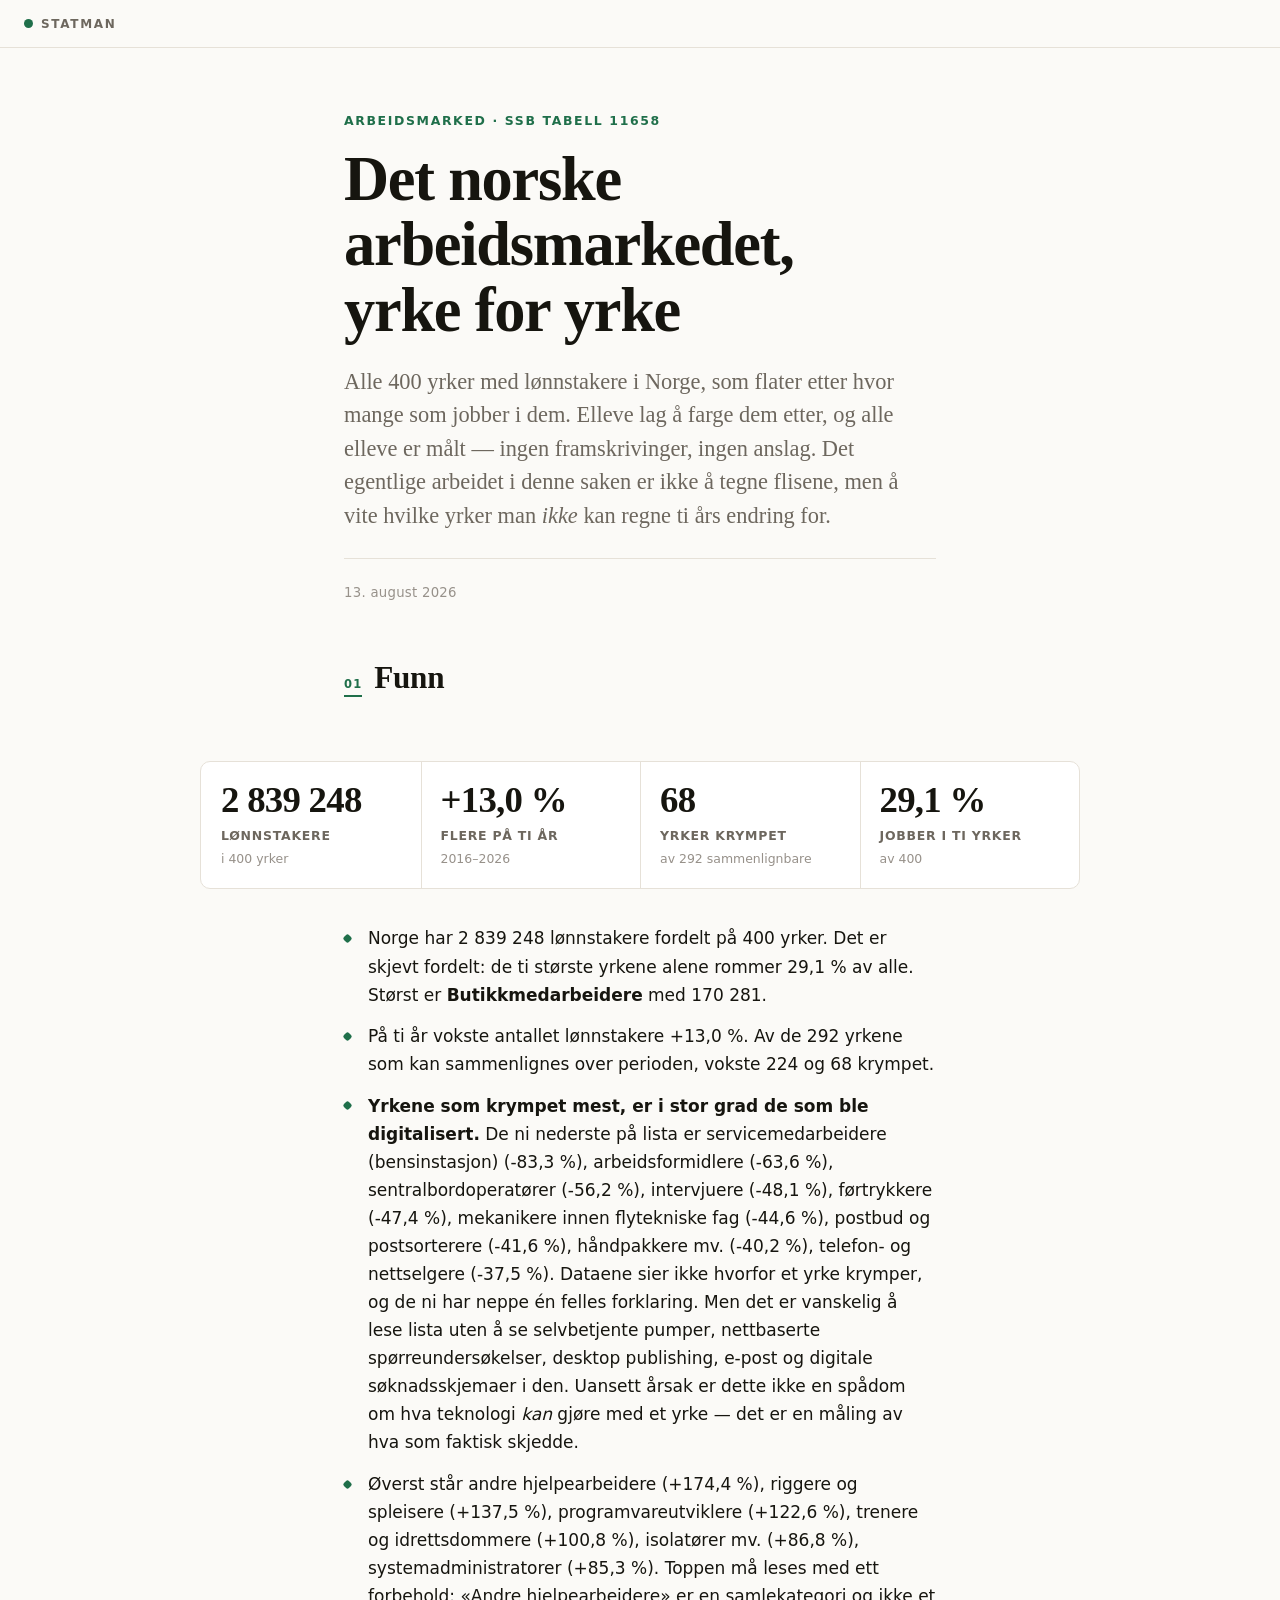
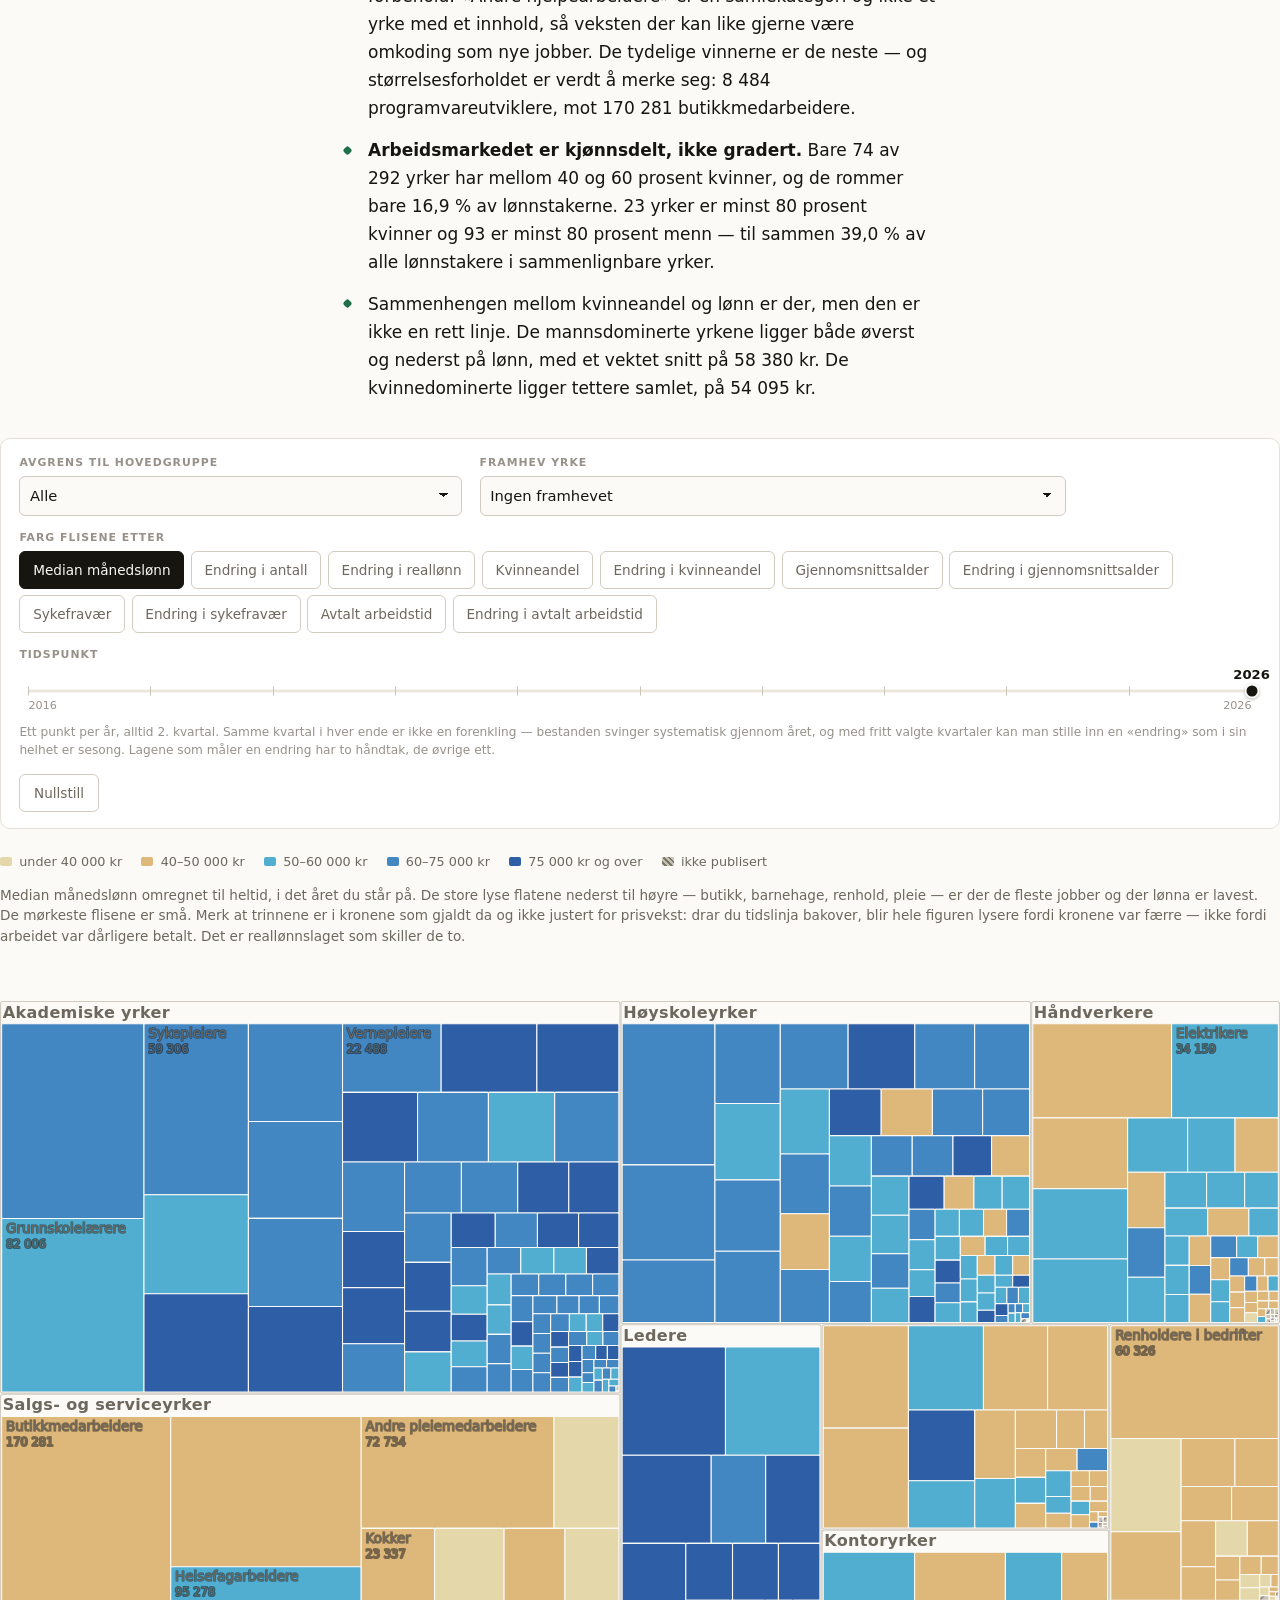
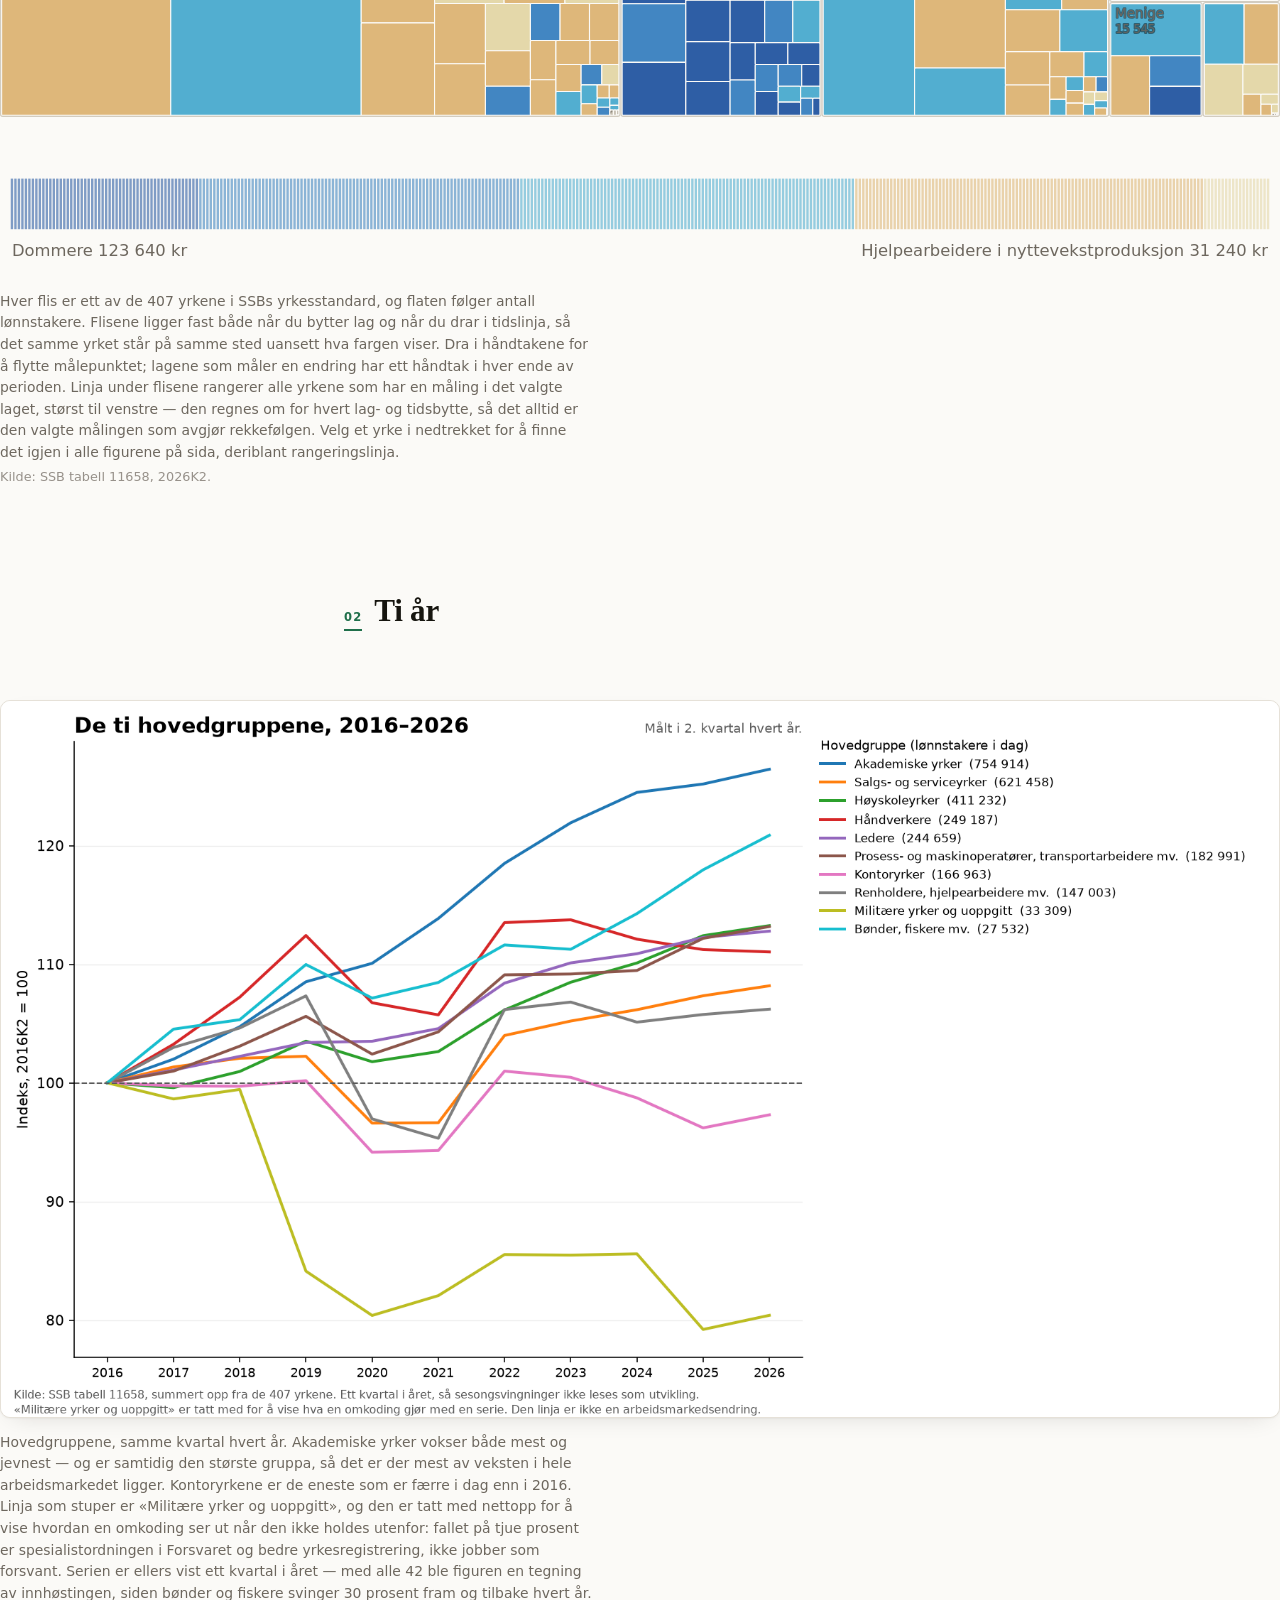
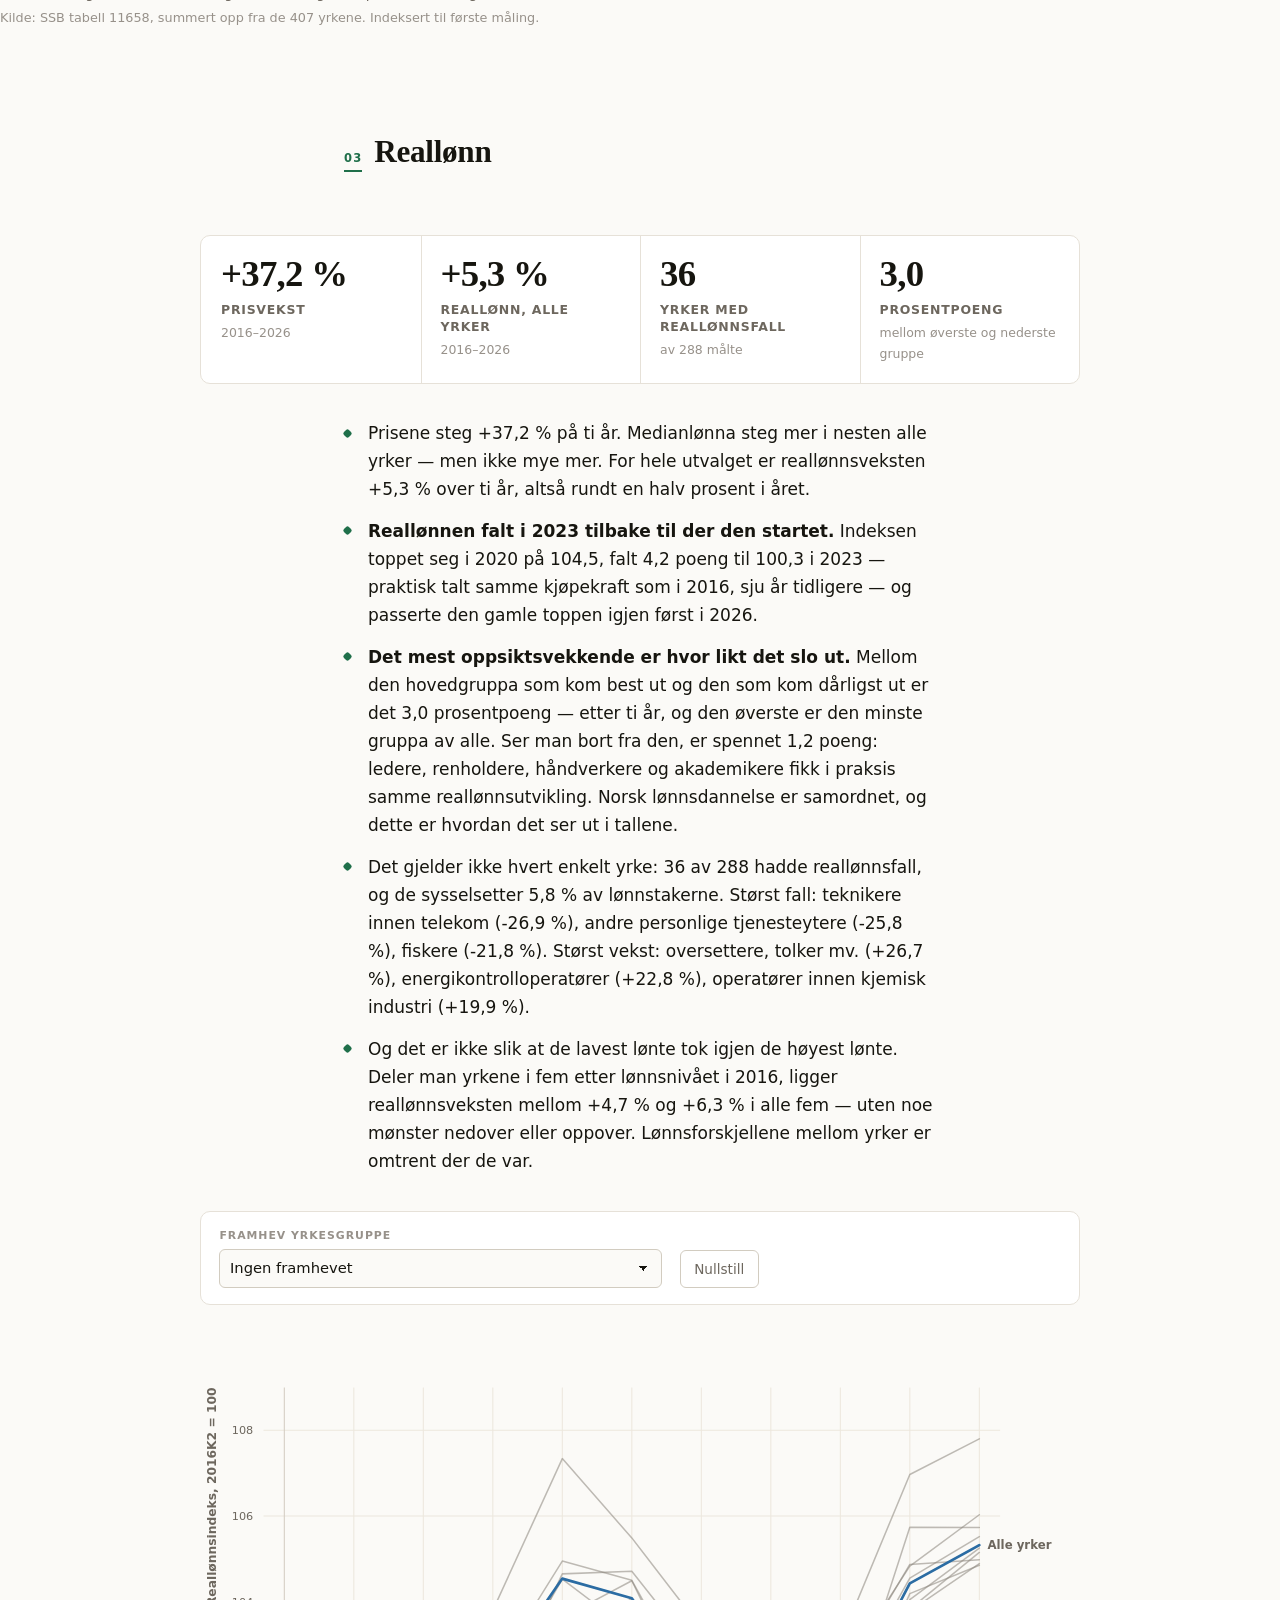
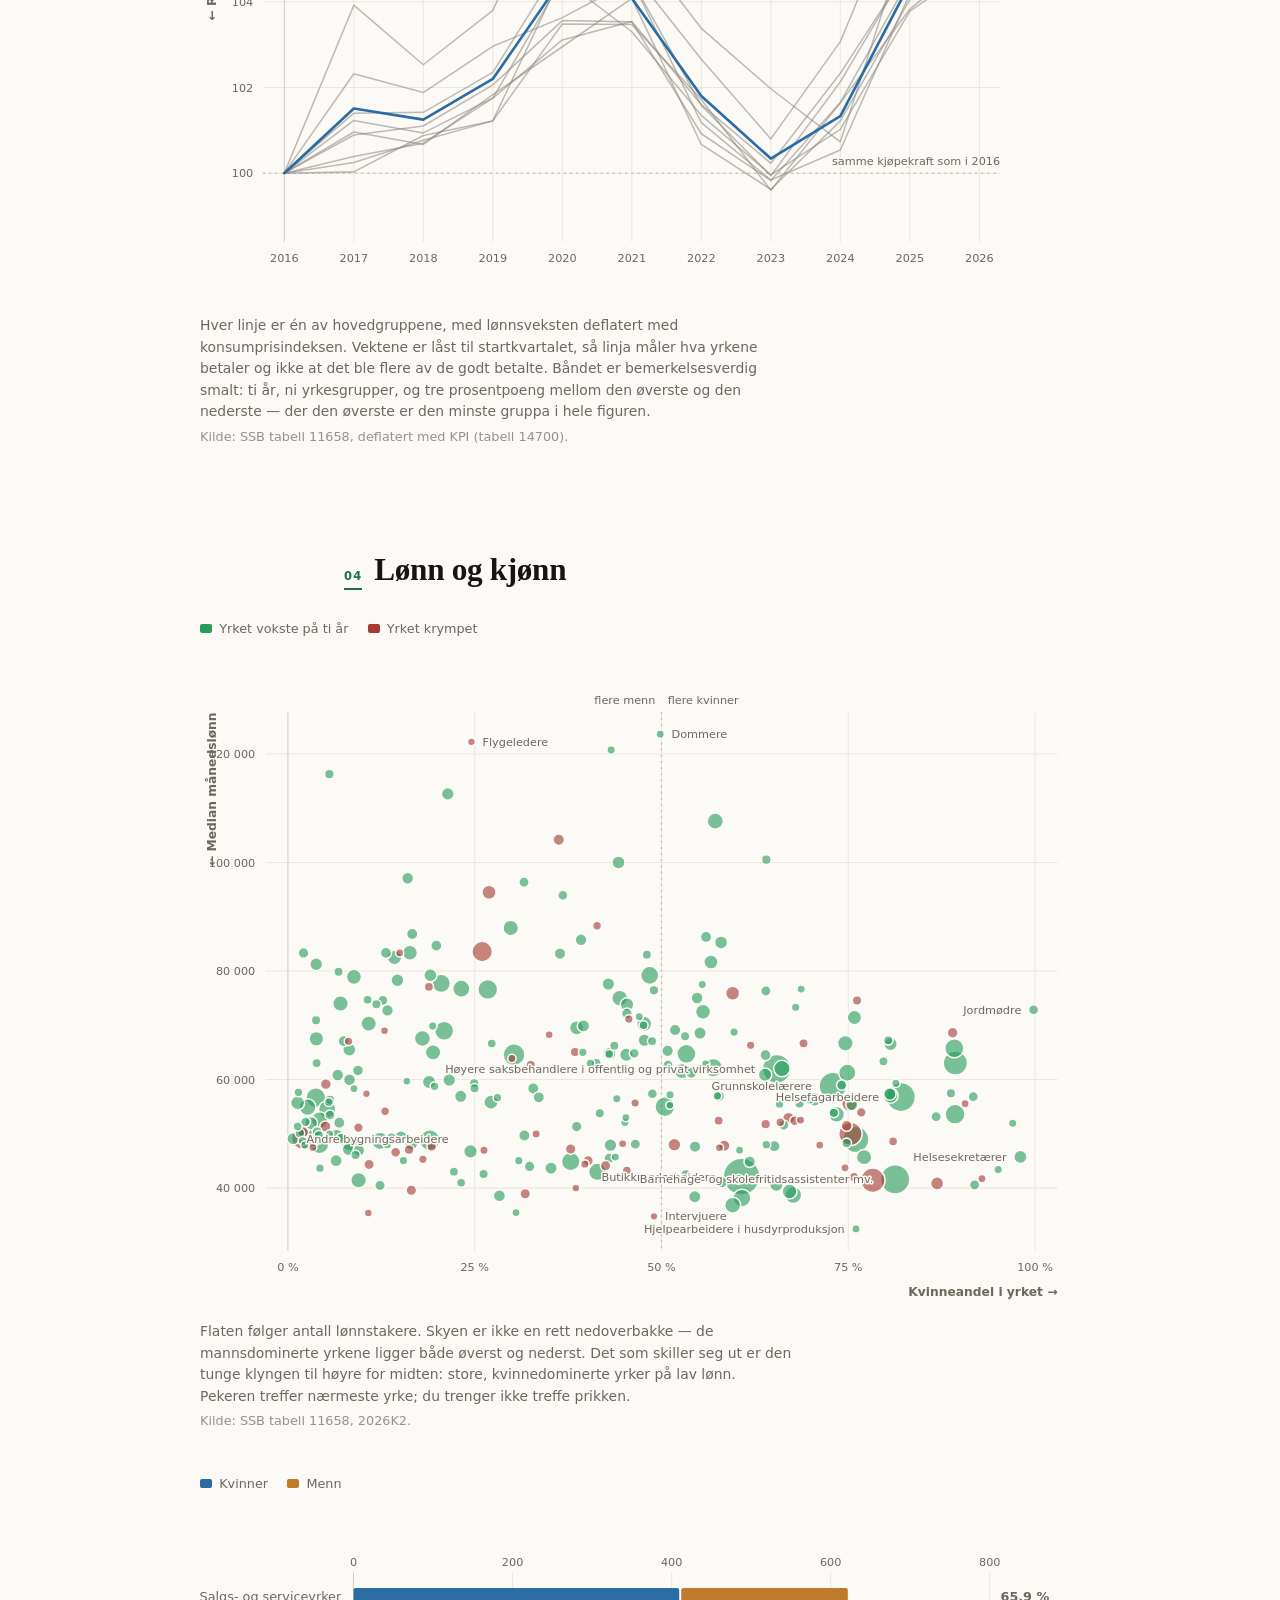
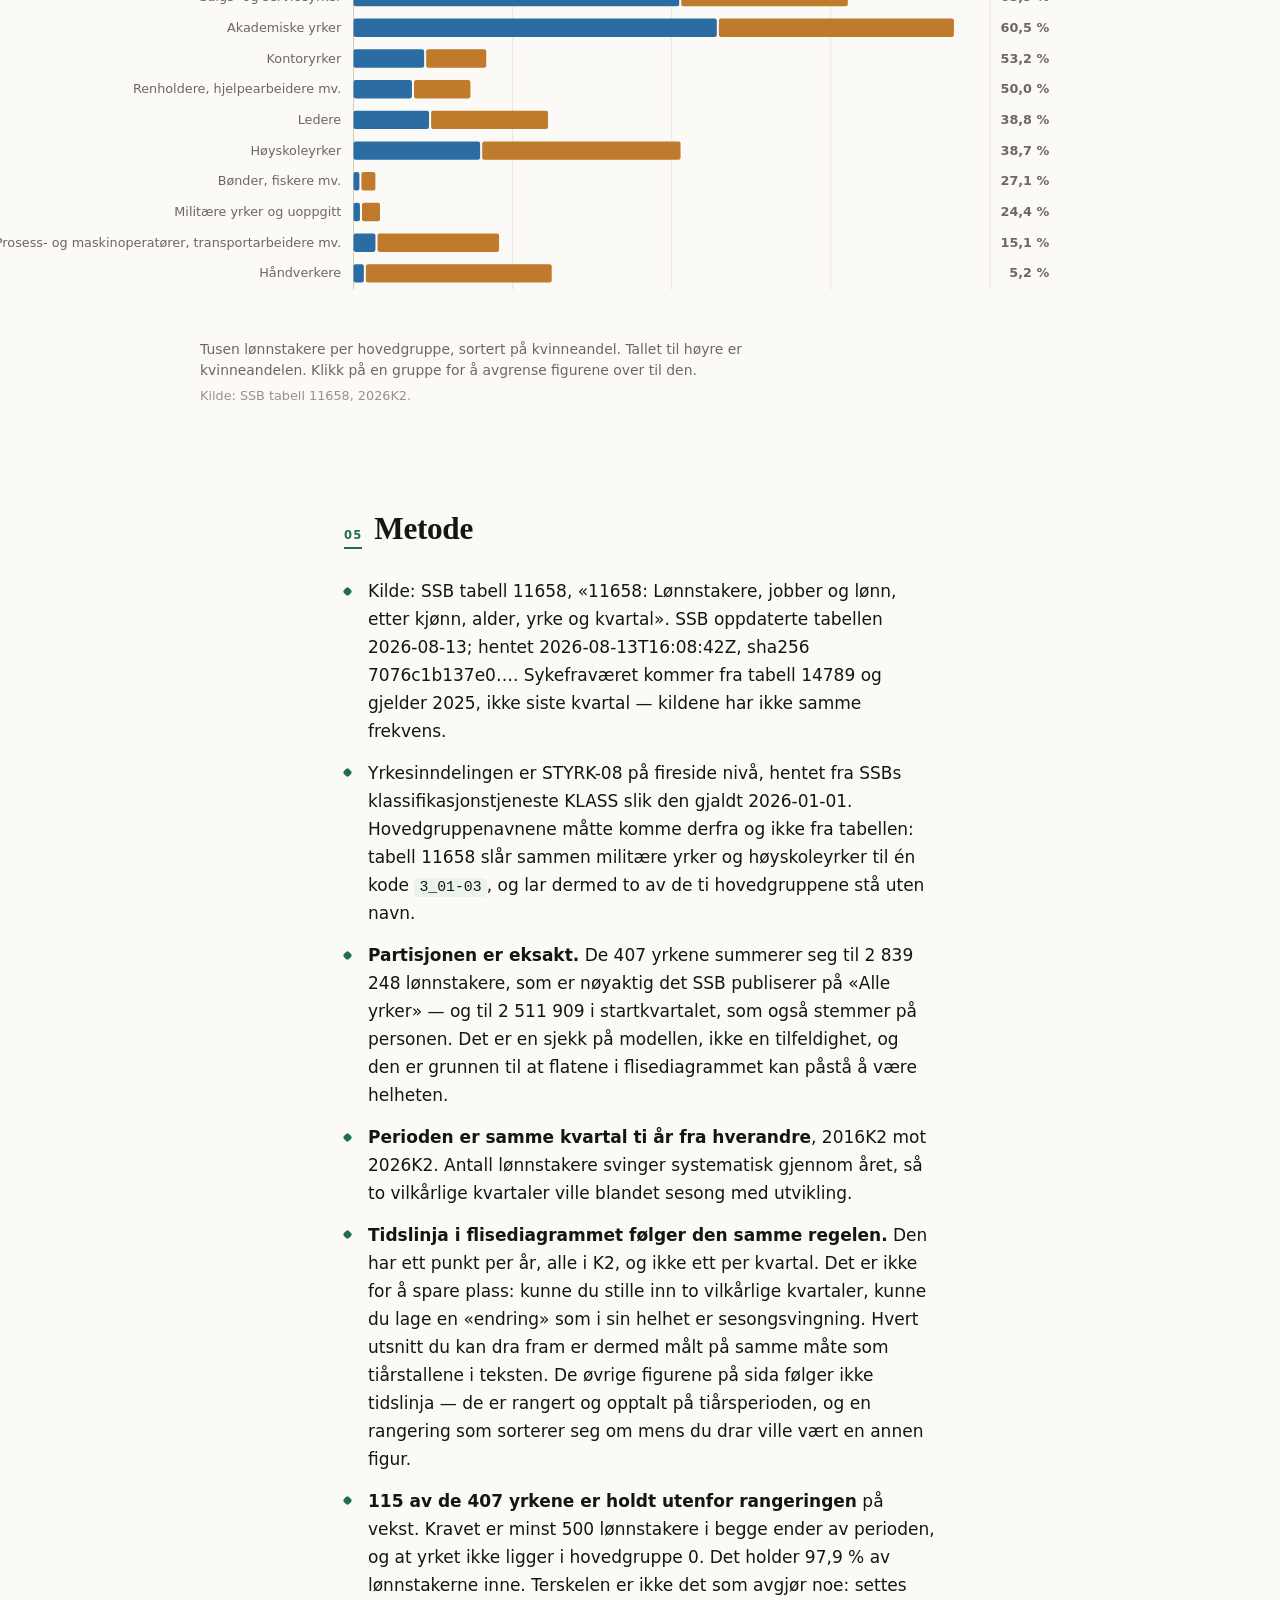
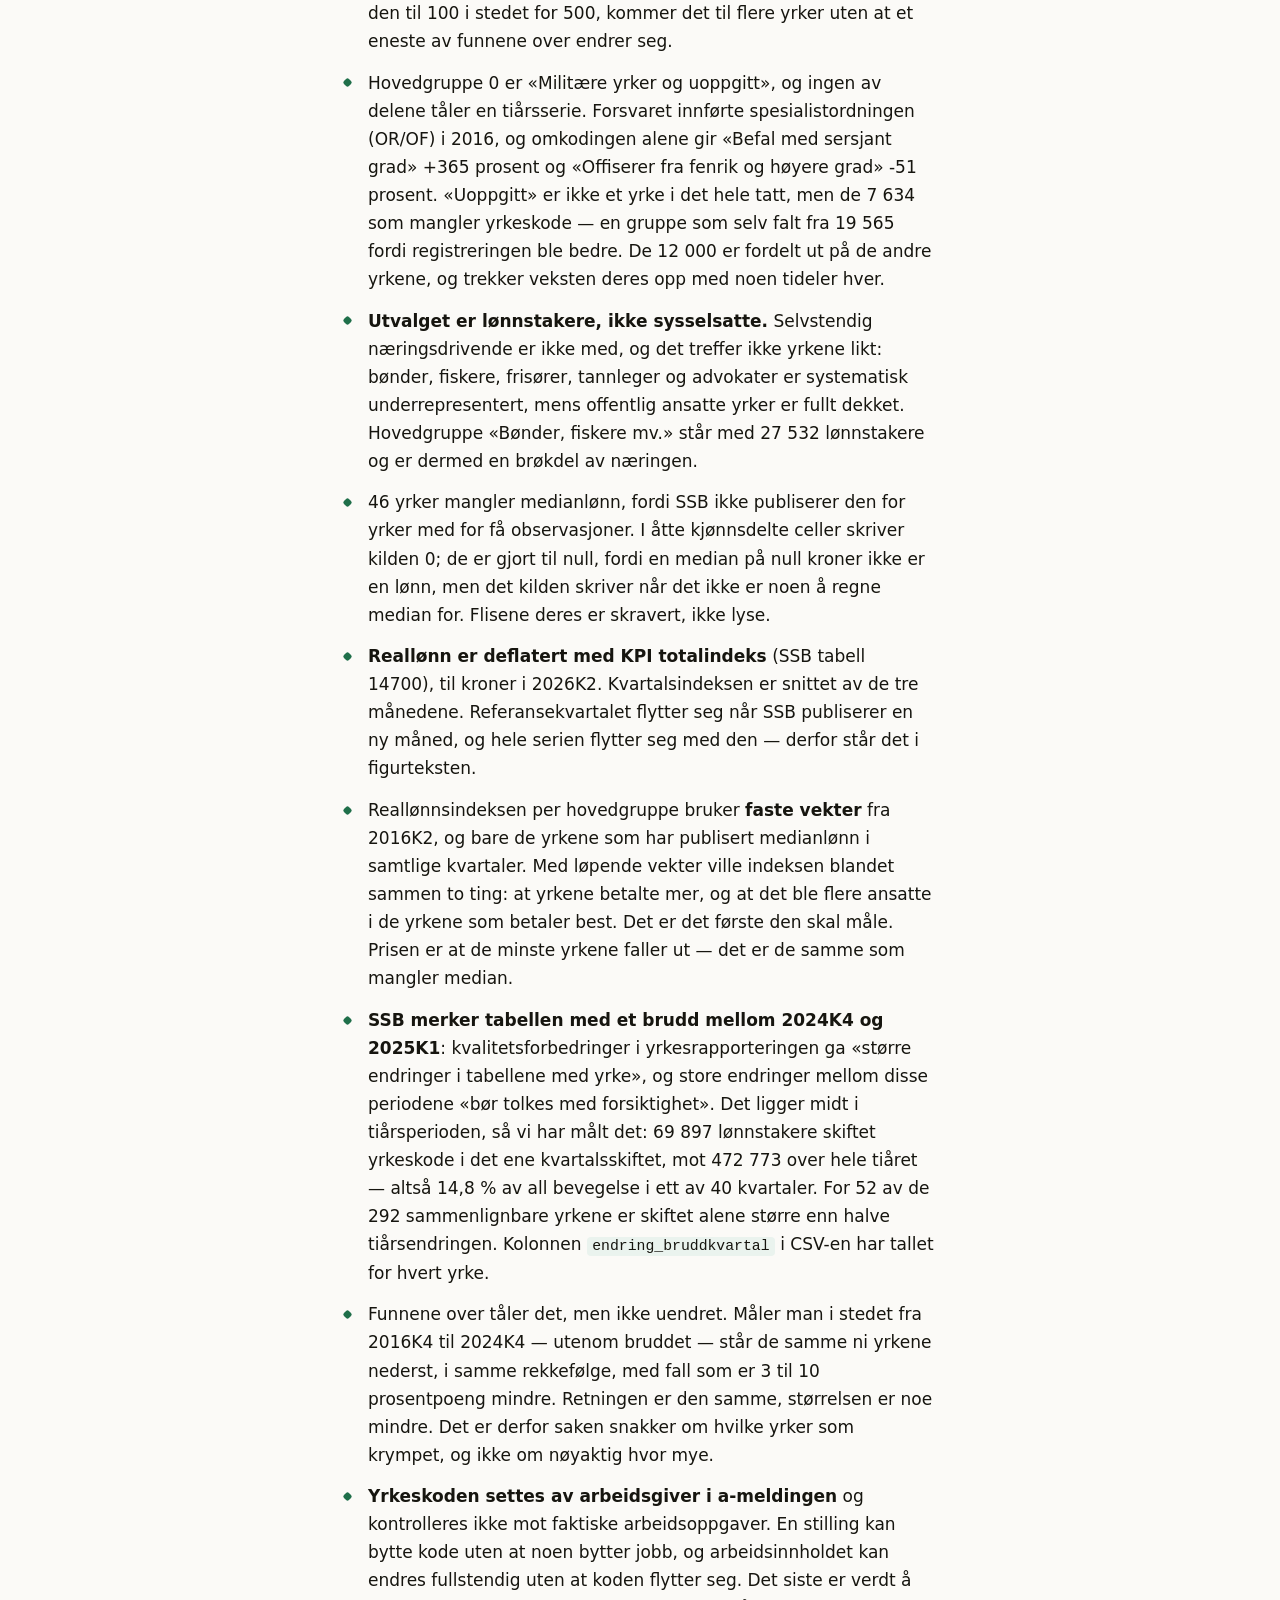
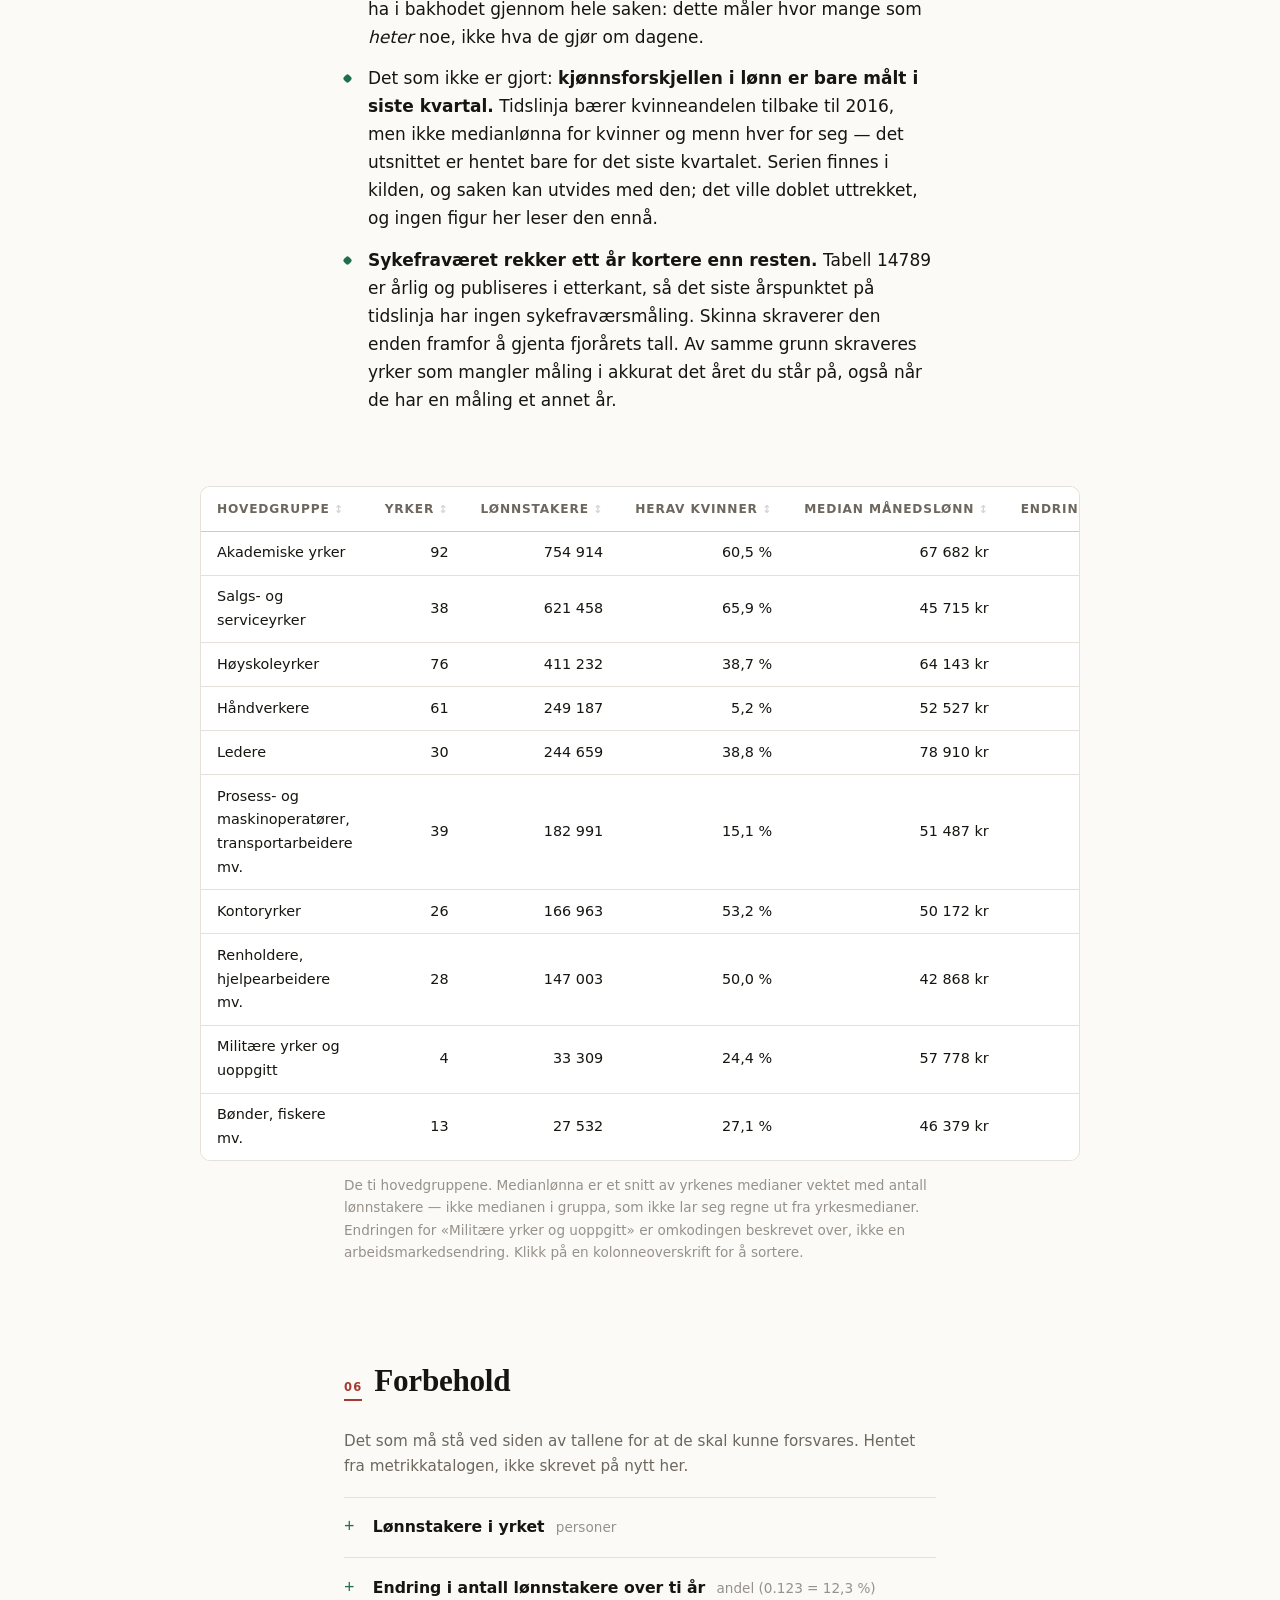
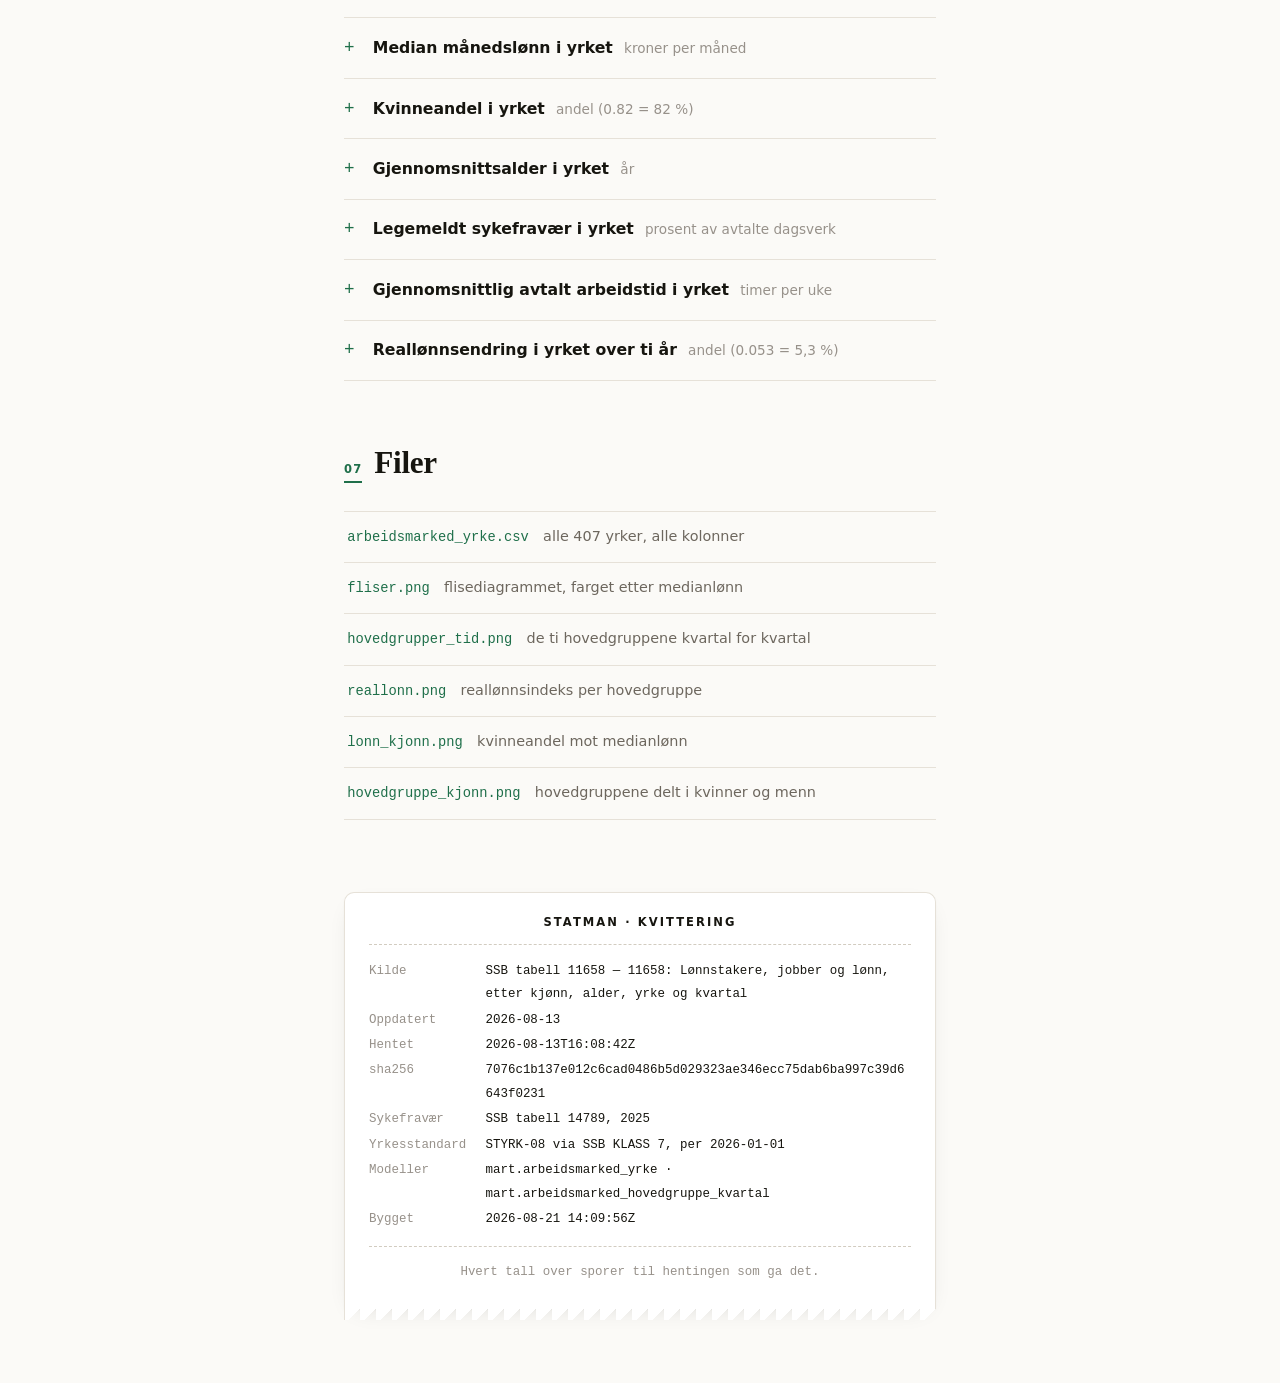
==== commit e9944d42: "Flisediagrammet: dynamisk rangeringslinje under flisene, erstatter stripefiguren Rangeringslinja reg" ====
--- a/docs/arbeidsmarked_yrke/index.html
+++ b/docs/arbeidsmarked_yrke/index.html
@@ -698,6 +698,9 @@
 .figur.graf.tegnet .graf-flate { border: 0; box-shadow: none; background: none; }
 .figur.graf svg { display: block; width: 100%; height: auto; overflow: visible; }
 .figur.graf svg text { font-family: var(--sans); fill: var(--dempet); }
+/* Rangeringslinja henger under flisene i samme graf-flate — litt luft så
+   den ikke leses som en fortsettelse av flisenes egen ramme. */
+.graf-rang { margin-top: 0.75rem; }
 
 .rute { stroke: var(--rutenett); stroke-width: 1; }
 .null-linje { stroke: var(--strek-mork); stroke-width: 1; }
@@ -744,10 +747,10 @@
    fordi flisene spenner fra nesten hvitt til mørkeblått i samme figur —
    uten den forsvinner navnet på de lyseste. */
 .flis-navn {
-  font-size: 11.5px; font-weight: 600; fill: #fff;
+  font-size: 11.5px; font-weight: 500; fill: #fff;
   pointer-events: none;
-  paint-order: stroke; stroke: rgba(0, 0, 0, 0.45);
-  stroke-width: 2px; stroke-linejoin: round;
+  paint-order: stroke; stroke: rgba(0, 0, 0, 0.4);
+  stroke-width: 1.5px; stroke-linejoin: round;
 }
 .flis-tall {
   font-size: 10px; fill: #fff; fill-opacity: 0.85;
@@ -759,7 +762,7 @@
 /* Gruppenavnet ligger over gruppa si, i sidas blekk — det er en overskrift
    på figuren, ikke en verdi i den. */
 .flis-gruppe {
-  font-size: 13.5px; font-weight: 650; fill: var(--dempet);
+  font-size: 13.5px; font-weight: 600; fill: var(--dempet);
   letter-spacing: 0.02em; pointer-events: none;
 }
 
@@ -954,7 +957,7 @@
 </head>
 <body>
 <div class="fremdrift" id="fremdrift"></div>
-<article class="ark"><div class="merke"><span class="frø"></span><a href="../index.html">Statman</a></div><header><p class="stikk">Arbeidsmarked · SSB tabell 11658</p><h1>Det norske arbeidsmarkedet, yrke for yrke</h1><p class="ingress">Alle 400 yrker med lønnstakere i Norge, som flater etter hvor mange som jobber i dem. Elleve lag å farge dem etter, og alle elleve er målt — ingen framskrivinger, ingen anslag. Det egentlige arbeidet i denne saken er ikke å tegne flisene, men å vite hvilke yrker man <em>ikke</em> kan regne ti års endring for.</p><p class="datolinje"><time datetime="2026-08-13">13. august 2026</time></p></header><section id="funn"><h2>Funn</h2><div class="noekkeltall avslor"><div><span class="tall">2 839 248</span><span class="etikett">Lønnstakere</span><span class="merknad">i 400 yrker</span></div><div><span class="tall">+13,0 %</span><span class="etikett">Flere på ti år</span><span class="merknad">2016–2026</span></div><div><span class="tall">68</span><span class="etikett">Yrker krympet</span><span class="merknad">av 292 sammenlignbare</span></div><div><span class="tall">29,1 %</span><span class="etikett">Jobber i ti yrker</span><span class="merknad">av 400</span></div></div><ul class="funn"><li>Norge har 2 839 248 lønnstakere fordelt på 400 yrker. Det er skjevt fordelt: de ti største yrkene alene rommer 29,1 % av alle. Størst er <strong>Butikkmedarbeidere</strong> med 170 281.</li><li>På ti år vokste antallet lønnstakere +13,0 %. Av de 292 yrkene som kan sammenlignes over perioden, vokste 224 og 68 krympet.</li><li><strong>Yrkene som krympet mest, er i stor grad de som ble digitalisert.</strong> De ni nederste på lista er servicemedarbeidere (bensinstasjon) (-83,3 %), arbeidsformidlere (-63,6 %), sentralbordoperatører (-56,2 %), intervjuere (-48,1 %), førtrykkere (-47,4 %), mekanikere innen flytekniske fag (-44,6 %), postbud og postsorterere (-41,6 %), håndpakkere mv. (-40,2 %), telefon- og nettselgere (-37,5 %). Dataene sier ikke hvorfor et yrke krymper, og de ni har neppe én felles forklaring. Men det er vanskelig å lese lista uten å se selvbetjente pumper, nettbaserte spørreundersøkelser, desktop publishing, e-post og digitale søknadsskjemaer i den. Uansett årsak er dette ikke en spådom om hva teknologi <em>kan</em> gjøre med et yrke — det er en måling av hva som faktisk skjedde.</li><li>Øverst står andre hjelpearbeidere (+174,4 %), riggere og spleisere (+137,5 %), programvareutviklere (+122,6 %), trenere og idrettsdommere (+100,8 %), isolatører mv. (+86,8 %), systemadministratorer (+85,3 %). Toppen må leses med ett forbehold: «Andre hjelpearbeidere» er en samlekategori og ikke et yrke med et innhold, så veksten der kan like gjerne være omkoding som nye jobber. De tydelige vinnerne er de neste — og størrelsesforholdet er verdt å merke seg: 8 484 programvareutviklere, mot 170 281 butikkmedarbeidere.</li><li><strong>Arbeidsmarkedet er kjønnsdelt, ikke gradert.</strong> Bare 74 av 292 yrker har mellom 40 og 60 prosent kvinner, og de rommer bare 16,9 % av lønnstakerne. 23 yrker er minst 80 prosent kvinner og 93 er minst 80 prosent menn — til sammen 39,0 % av alle lønnstakere i sammenlignbare yrker.</li><li>Sammenhengen mellom kvinneandel og lønn er der, men den er ikke en rett linje. De mannsdominerte yrkene ligger både øverst og nederst på lønn, med et vektet snitt på 58 380 kr. De kvinnedominerte ligger tettere samlet, på 54 095 kr.</li></ul><figure class="figur graf full avslor" data-fallback="fliser.png" data-alt="Flisediagram med 400 yrker gruppert i ti hovedgrupper. Flaten til hver flis følger antall lønnstakere."><script type="application/json" class="graf-spek">{"type":"chart","kind":"treemap","marks":[{"label":"Butikkmedarbeidere","group":"Salgs- og serviceyrker","size":170281.0,"note":"170 281","series":[[29000.0,30240.0,30940.0,32390.0,33450.0,34910.0,35920.0,37490.0,39340.0,41580.0,42120.0],[166234.0,166529.0,166986.0,165213.0,155208.0,157155.0,167113.0,167159.0,166534.0,168533.0,170281.0],[39775.11,40591.84,40595.6,41458.13,42358.1,42989.73,41782.56,40968.18,41704.99,42857.68,42120.0],[0.650535,0.644434,0.63885,0.635222,0.6223,0.618937,0.621316,0.619703,0.615406,0.610106,0.60719],[0.650535,0.644434,0.63885,0.635222,0.6223,0.618937,0.621316,0.619703,0.615406,0.610106,0.60719],[34.3,34.5,34.7,35.0,35.2,35.5,35.6,35.7,35.9,35.9,35.8],[34.3,34.5,34.7,35.0,35.2,35.5,35.6,35.7,35.9,35.9,35.8],[4.5,4.8,4.8,4.9,5.5,5.5,5.7,5.9,5.9,5.6,null],[4.5,4.8,4.8,4.9,5.5,5.5,5.7,5.9,5.9,5.6,null],[20.7,20.7,20.4,20.0,20.2,19.6,18.4,18.1,17.6,17.1,17.3],[20.7,20.7,20.4,20.0,20.2,19.6,18.4,18.1,17.6,17.1,17.3]]},{"label":"Barnehage- og skolefritidsassistenter mv.","group":"Salgs- og serviceyrker","size":96475.0,"note":"96 475","series":[[30130.0,31940.0,32580.0,33020.0,34100.0,33880.0,35250.0,36190.0,38340.0,39980.0,41610.0],[89083.0,90206.0,90311.0,90705.0,85454.0,92082.0,91182.0,92792.0,95034.0,95069.0,96475.0],[41324.97,42873.79,42747.4,42264.5,43181.21,41721.34,41003.2,39547.57,40644.88,41208.51,41610.0],[0.840778,0.838348,0.835768,0.830131,0.829464,0.82394,0.823123,0.822743,0.819349,0.81546,0.812698],[0.840778,0.838348,0.835768,0.830131,0.829464,0.82394,0.823123,0.822743,0.819349,0.81546,0.812698],[39.3,39.5,39.6,39.9,40.1,39.6,40.0,39.9,39.8,40.0,40.0],[39.3,39.5,39.6,39.9,40.1,39.6,40.0,39.9,39.8,40.0,40.0],[7.6,7.9,7.9,7.9,8.8,9.2,9.2,9.2,9.4,9.2,null],[7.6,7.9,7.9,7.9,8.8,9.2,9.2,9.2,9.4,9.2,null],[23.6,23.4,23.7,23.3,24.9,23.7,22.8,22.8,22.8,22.5,22.5],[23.6,23.4,23.7,23.3,24.9,23.7,22.8,22.8,22.8,22.5,22.5]]},{"label":"Helsefagarbeidere","group":"Salgs- og serviceyrker","size":95278.0,"note":"95 278","series":[[37520.0,41310.0,40600.0,42380.0,45890.0,45370.0,47240.0,50450.0,47940.0,54260.0,56770.0],[92749.0,93137.0,93900.0,95147.0,94038.0,95974.0,96258.0,96584.0,96980.0,96536.0,95278.0],[51460.76,55451.35,53270.24,54244.99,58111.01,55870.64,54950.11,55130.56,50822.0,55927.31,56770.0],[0.879697,0.875839,0.871491,0.8642,0.857324,0.848563,0.841862,0.83343,0.827181,0.822885,0.820441],[0.879697,0.875839,0.871491,0.8642,0.857324,0.848563,0.841862,0.83343,0.827181,0.822885,0.820441],[45.5,45.3,45.0,44.9,44.5,44.3,44.3,44.2,44.2,44.3,44.6],[45.5,45.3,45.0,44.9,44.5,44.3,44.3,44.2,44.2,44.3,44.6],[9.1,9.2,9.0,9.1,9.9,10.1,9.9,10.1,10.4,10.3,null],[9.1,9.2,9.0,9.1,9.9,10.1,9.9,10.1,10.4,10.3,null],[22.4,22.4,22.5,22.5,23.5,23.4,23.1,23.2,23.5,23.5,23.9],[22.4,22.4,22.5,22.5,23.5,23.4,23.1,23.2,23.5,23.5,23.9]]},{"label":"Høyere saksbehandlere i offentlig og privat virksomhet","group":"Akademiske yrker","size":92092.0,"note":"92 092","series":[[42920.0,44330.0,45260.0,47030.0,48630.0,49280.0,51280.0,53800.0,56670.0,59340.0,61970.0],[65359.0,67046.0,68549.0,71302.0,73417.0,76947.0,81330.0,83721.0,86802.0,89292.0,92092.0],[58867.16,59505.17,59384.51,60196.84,61580.71,60685.59,59649.48,58791.36,60076.82,61163.41,61970.0],[0.635766,0.636936,0.639309,0.64123,0.640724,0.641351,0.644252,0.647998,0.648614,0.652544,0.654259],[0.635766,0.636936,0.639309,0.64123,0.640724,0.641351,0.644252,0.647998,0.648614,0.652544,0.654259],[46.4,46.4,46.5,46.6,46.6,46.4,46.4,46.3,46.3,46.4,46.6],[46.4,46.4,46.5,46.6,46.6,46.4,46.4,46.3,46.3,46.4,46.6],[4.3,4.5,4.5,4.6,4.3,4.4,5.1,5.1,5.4,5.1,null],[4.3,4.5,4.5,4.6,4.3,4.4,5.1,5.1,5.4,5.1,null],[35.2,35.3,35.3,35.0,35.2,35.2,35.1,35.1,35.1,35.2,35.2],[35.2,35.3,35.3,35.0,35.2,35.2,35.1,35.1,35.1,35.2,35.2]]},{"label":"Grunnskolelærere","group":"Akademiske yrker","size":82006.0,"note":"82 006","series":[[42220.0,43230.0,44330.0,45180.0,46630.0,46880.0,48910.0,51840.0,53600.0,56700.0,58830.0],[78106.0,79453.0,80523.0,81252.0,78264.0,81865.0,82327.0,83317.0,84499.0,83419.0,82006.0],[57907.08,58028.61,58164.28,57828.9,59048.08,57730.12,56892.67,56649.52,56822.26,58442.28,58830.0],[0.743643,0.743131,0.743154,0.743268,0.747572,0.738643,0.737559,0.735324,0.731263,0.731044,0.729312],[0.743643,0.743131,0.743154,0.743268,0.747572,0.738643,0.737559,0.735324,0.731263,0.731044,0.729312],[43.7,43.6,43.3,43.0,42.9,42.5,42.6,42.5,42.4,42.6,42.7],[43.7,43.6,43.3,43.0,42.9,42.5,42.6,42.5,42.4,42.6,42.7],[4.6,4.9,4.9,5.2,5.3,5.9,5.9,6.0,6.1,5.7,null],[4.6,4.9,4.9,5.2,5.3,5.9,5.9,6.0,6.1,5.7,null],[30.8,30.6,31.0,31.0,32.9,31.5,30.8,30.7,30.9,31.0,31.4],[30.8,30.6,31.0,31.0,32.9,31.5,30.8,30.7,30.9,31.0,31.4]]},{"label":"Andre pleiemedarbeidere","group":"Salgs- og serviceyrker","size":72734.0,"note":"72 734","series":[[33580.0,36350.0,36090.0,37660.0,39940.0,39530.0,41000.0,43430.0,42610.0,47280.0,48970.0],[62931.0,64932.0,65992.0,66349.0,68232.0,67553.0,67865.0,69549.0,70812.0,71976.0,72734.0],[46056.84,48793.43,47352.78,48203.55,50576.46,48679.0,47691.67,47459.27,45171.58,48732.83,48970.0],[0.783827,0.775688,0.772109,0.769914,0.771104,0.770106,0.773595,0.770766,0.768387,0.76463,0.760071],[0.783827,0.775688,0.772109,0.769914,0.771104,0.770106,0.773595,0.770766,0.768387,0.76463,0.760071],[39.8,39.6,39.4,39.5,38.3,38.7,39.0,38.8,38.8,38.8,38.5],[39.8,39.6,39.4,39.5,38.3,38.7,39.0,38.8,38.8,38.8,38.5],[5.6,5.7,5.6,5.7,6.2,6.3,6.5,6.6,6.8,6.7,null],[5.6,5.7,5.6,5.7,6.2,6.3,6.5,6.6,6.8,6.7,null],[15.2,14.9,15.1,14.9,16.0,15.9,15.2,15.5,15.7,15.3,15.8],[15.2,14.9,15.1,14.9,16.0,15.9,15.2,15.5,15.7,15.3,15.8]]},{"label":"Renholdere i bedrifter","group":"Renholdere, hjelpearbeidere mv.","size":60326.0,"note":"60 326","series":[[29170.0,30530.0,31110.0,32140.0,33330.0,33850.0,34910.0,36230.0,38140.0,40310.0,41450.0],[61647.0,61708.0,61636.0,62337.0,58104.0,57926.0,60782.0,60848.0,60534.0,60672.0,60326.0],[40008.28,40981.11,40818.65,41138.13,42206.15,41684.4,40607.71,39591.28,40432.85,41548.65,41450.0],[0.790712,0.789087,0.784525,0.783483,0.78239,0.791216,0.786911,0.788013,0.786583,0.784563,0.782847],[0.790712,0.789087,0.784525,0.783483,0.78239,0.791216,0.786911,0.788013,0.786583,0.784563,0.782847],[42.6,42.5,42.8,43.1,43.7,44.1,44.1,44.5,44.8,45.2,45.5],[42.6,42.5,42.8,43.1,43.7,44.1,44.1,44.5,44.8,45.2,45.5],[7.5,7.5,7.1,7.1,7.8,7.8,8.0,8.3,8.5,8.2,null],[7.5,7.5,7.1,7.1,7.8,7.8,8.0,8.3,8.5,8.2,null],[21.9,22.3,22.3,22.3,22.8,22.4,21.9,21.7,21.9,21.6,21.8],[21.9,22.3,22.3,22.3,22.8,22.4,21.9,21.7,21.9,21.6,21.8]]},{"label":"Sykepleiere","group":"Akademiske yrker","size":59306.0,"note":"59 306","series":[[41320.0,45330.0,44820.0,47310.0,51270.0,50670.0,53000.0,55610.0,54620.0,60450.0,63050.0],[54847.0,55703.0,56615.0,57616.0,58406.0,59960.0,60109.0,60056.0,59910.0,59725.0,59306.0],[56672.68,60847.49,58807.19,60555.23,64923.77,62397.29,61650.21,60769.28,57903.58,62307.52,63050.0],[0.918027,0.91627,0.914669,0.913201,0.910951,0.908089,0.90484,0.902324,0.898715,0.89517,0.893316],[0.918027,0.91627,0.914669,0.913201,0.910951,0.908089,0.90484,0.902324,0.898715,0.89517,0.893316],[40.0,39.9,39.8,39.7,39.6,39.6,39.5,39.4,39.4,39.5,39.7],[40.0,39.9,39.8,39.7,39.6,39.6,39.5,39.4,39.4,39.5,39.7],[7.3,7.5,7.5,7.7,8.1,8.6,8.4,8.5,8.9,8.4,null],[7.3,7.5,7.5,7.7,8.1,8.6,8.4,8.5,8.9,8.4,null],[27.2,27.3,27.6,27.8,28.6,28.5,28.5,28.4,28.4,28.2,28.1],[27.2,27.3,27.6,27.8,28.6,28.5,28.5,28.4,28.4,28.2,28.1]]},{"label":"Kontormedarbeidere","group":"Kontoryrker","size":53665.0,"note":"53 665","series":[[34430.0,35420.0,36350.0,37470.0,38440.0,39380.0,40930.0,43170.0,45470.0,47970.0,50000.0],[64302.0,64044.0,63565.0,62717.0,59173.0,59902.0,61235.0,59514.0,57250.0,55557.0,53665.0],[47222.66,47545.07,47693.92,47960.36,48677.0,48494.29,47610.25,47175.15,48203.51,49444.03,50000.0],[0.791157,0.78279,0.776795,0.772613,0.777736,0.767804,0.758863,0.754915,0.753852,0.753658,0.752856],[0.791157,0.78279,0.776795,0.772613,0.777736,0.767804,0.758863,0.754915,0.753852,0.753658,0.752856],[44.6,44.5,44.4,44.5,44.8,44.2,43.9,44.2,44.6,44.8,45.0],[44.6,44.5,44.4,44.5,44.8,44.2,43.9,44.2,44.6,44.8,45.0],[5.1,5.2,5.2,5.2,5.5,5.3,5.6,6.0,6.1,5.9,null],[5.1,5.2,5.2,5.2,5.5,5.3,5.6,6.0,6.1,5.9,null],[28.7,28.8,28.9,28.6,28.9,29.0,28.6,28.5,28.3,28.1,28.0],[28.7,28.8,28.9,28.6,28.9,29.0,28.6,28.5,28.3,28.1,28.0]]},{"label":"Tømrere og snekkere","group":"Håndverkere","size":44400.0,"note":"44 400","series":[[33450.0,34490.0,35200.0,36650.0,37810.0,39510.0,40590.0,42520.0,44650.0,47090.0,49190.0],[47668.0,50254.0,52914.0,54490.0,51303.0,50465.0,55227.0,52819.0,48211.0,45331.0,44400.0],[45878.53,46296.71,46185.03,46910.78,47879.22,48654.37,47214.75,46464.84,47334.22,48536.99,49190.0],[0.010699,0.010626,0.011358,0.012149,0.012748,0.01395,0.015047,0.016339,0.018149,0.019633,0.019437],[0.010699,0.010626,0.011358,0.012149,0.012748,0.01395,0.015047,0.016339,0.018149,0.019633,0.019437],[37.4,37.7,38.0,38.3,38.6,38.7,38.9,39.2,39.5,39.8,40.1],[37.4,37.7,38.0,38.3,38.6,38.7,38.9,39.2,39.5,39.8,40.1],[4.6,4.7,4.8,4.9,5.5,5.5,5.8,6.4,6.5,6.3,null],[4.6,4.7,4.8,4.9,5.5,5.5,5.8,6.4,6.5,6.3,null],[35.1,35.6,35.9,35.6,35.8,35.7,35.6,35.6,35.8,35.7,35.8],[35.1,35.6,35.9,35.6,35.8,35.7,35.6,35.6,35.8,35.7,35.8]]},{"label":"Selgere (engros)","group":"Høyskoleyrker","size":44261.0,"note":"44 261","series":[[43250.0,44170.0,45780.0,47500.0,48630.0,50910.0,53140.0,55490.0,58650.0,61920.0,64580.0],[43669.0,43877.0,44569.0,44622.0,43290.0,43047.0,44485.0,45114.0,45253.0,44730.0,44261.0],[59319.78,59290.4,60066.79,60798.42,61580.71,62692.84,61813.06,60638.15,62175.85,63822.69,64580.0],[0.284481,0.287121,0.287936,0.286249,0.285632,0.285804,0.293964,0.297491,0.300091,0.302839,0.302704],[0.284481,0.287121,0.287936,0.286249,0.285632,0.285804,0.293964,0.297491,0.300091,0.302839,0.302704],[42.9,43.2,43.3,43.6,43.9,44.2,44.3,44.3,44.5,44.8,45.1],[42.9,43.2,43.3,43.6,43.9,44.2,44.3,44.3,44.5,44.8,45.1],[3.7,3.7,3.7,3.8,3.9,3.4,3.8,4.0,4.3,4.1,null],[3.7,3.7,3.7,3.8,3.9,3.4,3.8,4.0,4.3,4.1,null],[34.5,34.6,34.8,34.8,34.1,34.9,34.9,34.9,35.0,35.0,34.9],[34.5,34.6,34.8,34.8,34.1,34.9,34.9,34.9,35.0,35.0,34.9]]},{"label":"Lagermedarbeidere og material-forvaltere","group":"Kontoryrker","size":37864.0,"note":"37 864","series":[[34280.0,35150.0,36090.0,37580.0,38510.0,39410.0,40500.0,42290.0,44320.0,46980.0,48840.0],[34681.0,34826.0,35133.0,35354.0,34905.0,37104.0,38331.0,37509.0,37225.0,37040.0,37864.0],[47016.92,47182.64,47352.78,48101.15,48765.64,48531.23,47110.06,46213.51,46984.38,48423.61,48840.0],[0.166921,0.163499,0.162981,0.164706,0.168543,0.176154,0.180428,0.186355,0.187374,0.188067,0.189837],[0.166921,0.163499,0.162981,0.164706,0.168543,0.176154,0.180428,0.186355,0.187374,0.188067,0.189837],[40.6,40.5,40.6,40.7,40.7,40.4,40.4,40.8,40.8,41.0,40.8],[40.6,40.5,40.6,40.7,40.7,40.4,40.4,40.8,40.8,41.0,40.8],[5.0,5.1,5.2,5.2,5.8,5.8,6.2,6.3,6.5,6.3,null],[5.0,5.1,5.2,5.2,5.8,5.8,6.2,6.3,6.5,6.3,null],[32.1,32.4,32.5,32.4,32.2,31.5,30.8,30.9,31.0,30.7,30.8],[32.1,32.4,32.5,32.4,32.2,31.5,30.8,30.9,31.0,30.7,30.8]]},{"label":"Administrerende direktører","group":"Ledere","size":37575.0,"note":"37 575","series":[[56490.0,58330.0,60000.0,61260.0,64910.0,66640.0,70000.0,72760.0,76840.0,80000.0,83570.0],[38134.0,38684.0,38995.0,38991.0,38654.0,38578.0,39040.0,38695.0,38063.0,37898.0,37575.0],[77479.17,78297.69,78724.49,78410.77,82196.25,82063.46,81424.8,79510.4,81459.37,82458.25,83570.0],[0.209682,0.211715,0.218233,0.219615,0.225151,0.228783,0.234913,0.243907,0.248509,0.25376,0.259987],[0.209682,0.211715,0.218233,0.219615,0.225151,0.228783,0.234913,0.243907,0.248509,0.25376,0.259987],[49.2,49.4,49.6,49.9,50.2,50.3,50.4,50.7,50.9,51.2,51.4],[49.2,49.4,49.6,49.9,50.2,50.3,50.4,50.7,50.9,51.2,51.4],[3.1,3.2,3.3,3.3,3.6,3.1,3.4,3.9,4.0,3.8,null],[3.1,3.2,3.3,3.3,3.6,3.1,3.4,3.9,4.0,3.8,null],[34.2,34.0,34.0,34.0,32.7,33.3,33.9,33.9,33.9,33.8,33.8],[34.2,34.0,34.0,34.0,32.7,33.3,33.9,33.9,33.9,33.8,33.8]]},{"label":"Varehandelssjefer","group":"Ledere","size":34355.0,"note":"34 355","series":[[40430.0,40000.0,41470.0,42500.0,42560.0,45000.0,47500.0,48800.0,50180.0,53000.0,55000.0],[30212.0,31414.0,31624.0,31619.0,31241.0,32122.0,33433.0,33709.0,33719.0,34150.0,34355.0],[55451.99,53692.91,54411.74,54398.59,53894.2,55415.0,55252.54,53327.48,53196.66,54628.59,55000.0],[0.471766,0.471701,0.478244,0.48319,0.482379,0.486053,0.489307,0.491204,0.493283,0.500059,0.504468],[0.471766,0.471701,0.478244,0.48319,0.482379,0.486053,0.489307,0.491204,0.493283,0.500059,0.504468],[43.3,43.3,43.6,43.8,44.0,44.2,44.4,44.5,44.7,44.7,44.9],[43.3,43.3,43.6,43.8,44.0,44.2,44.4,44.5,44.7,44.7,44.9],[4.4,4.8,4.8,4.9,5.6,5.1,5.3,5.8,5.9,5.8,null],[4.4,4.8,4.8,4.9,5.6,5.1,5.3,5.8,5.9,5.8,null],[34.8,35.0,35.1,35.1,34.0,34.5,34.9,34.9,34.8,34.8,34.7],[34.8,35.0,35.1,35.1,34.0,34.5,34.9,34.9,34.8,34.8,34.7]]},{"label":"Førskole-/barnehagelærere","group":"Akademiske yrker","size":34321.0,"note":"34 321","series":[[37200.0,38220.0,39260.0,39960.0,42500.0,42930.0,44890.0,46910.0,49040.0,51430.0,53630.0],[29749.0,30282.0,30809.0,33040.0,33780.0,34353.0,34315.0,34381.0,34443.0,34304.0,34321.0],[51021.87,51303.58,51512.06,51147.47,53818.22,52865.91,52216.56,51262.13,51988.13,53010.35,53630.0],[0.922955,0.918136,0.916615,0.911895,0.907164,0.903531,0.901647,0.899712,0.897047,0.894531,0.892894],[0.922955,0.918136,0.916615,0.911895,0.907164,0.903531,0.901647,0.899712,0.897047,0.894531,0.892894],[39.1,39.3,39.4,39.4,39.5,39.7,39.9,40.0,40.2,40.4,40.7],[39.1,39.3,39.4,39.4,39.5,39.7,39.9,40.0,40.2,40.4,40.7],[7.6,7.9,7.9,8.1,8.9,9.6,9.7,9.5,9.7,9.4,null],[7.6,7.9,7.9,8.1,8.9,9.6,9.7,9.5,9.7,9.4,null],[34.1,34.3,34.4,34.7,34.9,34.9,34.8,34.8,34.9,34.9,35.0],[34.1,34.3,34.4,34.7,34.9,34.9,34.8,34.8,34.9,34.9,35.0]]},{"label":"Elektrikere","group":"Håndverkere","size":34159.0,"note":"34 159","series":[[40190.0,41490.0,42220.0,43270.0,43800.0,45610.0,46150.0,49340.0,51480.0,54720.0,56640.0],[27685.0,29059.0,30119.0,31953.0,31102.0,31414.0,32707.0,33077.0,33785.0,33786.0,34159.0],[55122.82,55692.97,55395.8,55384.16,55464.42,56166.19,53682.21,53917.58,54574.81,56401.44,56640.0],[0.024562,0.024674,0.026395,0.026539,0.027908,0.029827,0.030697,0.032107,0.034305,0.036139,0.037355],[0.024562,0.024674,0.026395,0.026539,0.027908,0.029827,0.030697,0.032107,0.034305,0.036139,0.037355],[35.5,35.6,35.4,35.5,35.3,35.3,35.3,35.6,35.8,35.9,36.0],[35.5,35.6,35.4,35.5,35.3,35.3,35.3,35.6,35.8,35.9,36.0],[4.1,4.1,4.0,4.0,4.8,4.7,5.0,4.8,4.9,4.7,null],[4.1,4.1,4.0,4.0,4.8,4.7,5.0,4.8,4.9,4.7,null],[35.2,35.7,35.8,35.8,35.8,35.7,35.6,35.6,35.5,35.1,35.5],[35.2,35.7,35.8,35.8,35.8,35.7,35.6,35.6,35.5,35.1,35.5]]},{"label":"Systemanalytikere/-arkitekter","group":"Akademiske yrker","size":34084.0,"note":"34 084","series":[[54170.0,55560.0,57170.0,58910.0,60420.0,62080.0,64170.0,66740.0,70750.0,73520.0,76610.0],[20171.0,20515.0,21692.0,23043.0,24682.0,25600.0,28093.0,30698.0,32411.0,32875.0,34084.0],[74297.16,74579.45,75011.32,75402.85,76510.51,76448.08,74643.28,72931.88,75003.26,75779.13,76610.0],[0.216796,0.221301,0.222893,0.229744,0.237136,0.240781,0.249849,0.255912,0.263429,0.264882,0.267486],[0.216796,0.221301,0.222893,0.229744,0.237136,0.240781,0.249849,0.255912,0.263429,0.264882,0.267486],[42.4,42.6,42.6,42.7,42.8,42.7,42.5,42.3,42.7,42.9,43.2],[42.4,42.6,42.6,42.7,42.8,42.7,42.5,42.3,42.7,42.9,43.2],[2.3,2.2,2.3,2.4,2.2,2.3,2.7,2.8,3.0,3.0,null],[2.3,2.2,2.3,2.4,2.2,2.3,2.7,2.8,3.0,3.0,null],[37.0,36.9,36.9,36.9,36.7,36.9,37.0,36.9,37.0,37.0,37.0],[37.0,36.9,36.9,36.9,36.7,36.9,37.0,36.9,37.0,37.0,37.0]]},{"label":"Spesialsykepleiere","group":"Akademiske yrker","size":30567.0,"note":"30 567","series":[[44010.0,46720.0,47130.0,49330.0,52100.0,52150.0,54700.0,57480.0,59500.0,63580.0,65770.0],[27032.0,27468.0,27824.0,28013.0,28061.0,28764.0,29245.0,29661.0,30139.0,29796.0,30567.0],[60362.16,62713.32,61838.09,63140.76,65974.81,64219.83,63627.67,62812.78,63076.95,65533.69,65770.0],[0.897159,0.897699,0.897427,0.897226,0.896262,0.897441,0.896529,0.896025,0.896181,0.893811,0.891942],[0.897159,0.897699,0.897427,0.897226,0.896262,0.897441,0.896529,0.896025,0.896181,0.893811,0.891942],[48.3,48.3,48.3,48.2,48.1,48.2,47.9,47.7,47.6,47.3,47.1],[48.3,48.3,48.3,48.2,48.1,48.2,47.9,47.7,47.6,47.3,47.1],[6.6,6.7,6.9,6.9,7.3,7.6,7.8,7.9,8.1,7.9,null],[6.6,6.7,6.9,6.9,7.3,7.6,7.8,7.9,8.1,7.9,null],[30.2,30.4,30.5,30.6,31.3,30.9,30.7,30.6,30.8,30.5,30.6],[30.2,30.4,30.5,30.6,31.3,30.9,30.7,30.6,30.8,30.5,30.6]]},{"label":"Universitets- og høyskolelektorer/-lærere","group":"Akademiske yrker","size":30272.0,"note":"30 272","series":[[45950.0,47380.0,47800.0,49290.0,50430.0,50900.0,52370.0,54670.0,58460.0,61700.0,64740.0],[26644.0,27486.0,28675.0,30291.0,30707.0,31807.0,33797.0,33853.0,32869.0,30675.0,30272.0],[63022.98,63599.25,62717.18,63089.56,63860.07,62680.53,60917.38,59742.08,61974.43,63595.93,64740.0],[0.48874,0.493888,0.498099,0.506124,0.506953,0.514352,0.518034,0.524621,0.52907,0.530236,0.533364],[0.48874,0.493888,0.498099,0.506124,0.506953,0.514352,0.518034,0.524621,0.52907,0.530236,0.533364],[44.3,44.1,44.0,43.9,43.8,43.5,43.3,43.4,43.7,44.3,44.5],[44.3,44.1,44.0,43.9,43.8,43.5,43.3,43.4,43.7,44.3,44.5],[2.6,2.8,2.8,2.8,2.9,3.1,3.3,3.5,3.7,3.5,null],[2.6,2.8,2.8,2.8,2.9,3.1,3.3,3.5,3.7,3.5,null],[28.0,28.3,28.0,27.0,27.4,27.1,26.4,26.6,27.1,27.5,27.4],[28.0,28.3,28.0,27.0,27.4,27.1,26.4,26.6,27.1,27.5,27.4]]},{"label":"Andre ingeniører","group":"Høyskoleyrker","size":29790.0,"note":"29 790","series":[[48510.0,49310.0,50630.0,52460.0,53330.0,54790.0,56940.0,59700.0,62570.0,66170.0,69000.0],[24365.0,22828.0,23394.0,24209.0,24898.0,25047.0,25556.0,26982.0,28198.0,29345.0,29790.0],[66534.16,66189.93,66430.35,67147.06,67532.37,67470.85,66233.26,65238.74,66331.51,68203.28,69000.0],[0.18584,0.186262,0.190305,0.186005,0.190136,0.190841,0.196157,0.203506,0.206965,0.210223,0.209198],[0.18584,0.186262,0.190305,0.186005,0.190136,0.190841,0.196157,0.203506,0.206965,0.210223,0.209198],[44.0,44.6,44.8,44.9,44.8,45.0,45.0,44.7,44.5,44.4,44.5],[44.0,44.6,44.8,44.9,44.8,45.0,45.0,44.7,44.5,44.4,44.5],[3.2,3.3,3.1,3.0,3.2,3.3,3.4,3.5,3.6,3.6,null],[3.2,3.3,3.1,3.0,3.2,3.3,3.4,3.5,3.6,3.6,null],[35.8,36.0,36.1,36.1,35.8,36.2,36.1,36.2,36.2,36.2,36.3],[35.8,36.0,36.1,36.1,35.8,36.2,36.1,36.2,36.2,36.2,36.3]]},{"label":"Operatører innen næringsmiddelproduksjon","group":"Prosess- og maskinoperatører, transportarbeidere mv.","size":27762.0,"note":"27 762","series":[[31790.0,33670.0,34240.0,35420.0,35970.0,37240.0,37710.0,39100.0,40770.0,43600.0,44890.0],[22753.0,23262.0,23973.0,24721.0,24521.0,25951.0,27367.0,26850.0,26753.0,27759.0,27762.0],[43601.75,45196.01,44925.44,45336.42,45549.21,45858.99,43864.7,42727.55,43220.96,44939.75,44890.0],[0.37661,0.374129,0.36904,0.373043,0.376738,0.378637,0.382504,0.380819,0.377453,0.379048,0.378539],[0.37661,0.374129,0.36904,0.373043,0.376738,0.378637,0.382504,0.380819,0.377453,0.379048,0.378539],[39.7,39.8,39.9,39.9,40.0,40.0,39.9,40.3,40.4,40.4,40.6],[39.7,39.8,39.9,39.9,40.0,40.0,39.9,40.3,40.4,40.4,40.6],[5.4,5.5,5.4,5.5,5.9,6.3,6.7,6.6,6.7,6.4,null],[5.4,5.5,5.4,5.5,5.9,6.3,6.7,6.6,6.7,6.4,null],[31.4,32.3,32.1,31.9,32.5,32.1,31.1,31.2,31.3,31.1,31.3],[31.4,32.3,32.1,31.9,32.5,32.1,31.1,31.2,31.3,31.1,31.3]]},{"label":"Lektorer mv. (videregående skole)","group":"Akademiske yrker","size":27530.0,"note":"27 530","series":[[44980.0,46010.0,47330.0,48250.0,49730.0,49980.0,52350.0,55790.0,57010.0,60270.0,62180.0],[26816.0,26705.0,26762.0,26845.0,26628.0,26918.0,27319.0,27042.0,27092.0,27133.0,27530.0],[61692.57,61760.27,62100.5,61758.4,62973.65,61547.6,60894.12,60965.98,60437.26,62121.98,62180.0],[0.534606,0.541547,0.547269,0.551201,0.55836,0.561297,0.562978,0.566489,0.567917,0.569159,0.569415],[0.534606,0.541547,0.547269,0.551201,0.55836,0.561297,0.562978,0.566489,0.567917,0.569159,0.569415],[47.7,47.6,47.6,47.5,47.4,47.1,47.1,47.1,47.2,47.3,47.3],[47.7,47.6,47.6,47.5,47.4,47.1,47.1,47.1,47.2,47.3,47.3],[3.9,4.2,4.1,4.2,4.1,4.6,4.6,4.6,4.6,4.5,null],[3.9,4.2,4.1,4.2,4.1,4.6,4.6,4.6,4.6,4.5,null],[31.7,31.6,31.4,31.3,32.3,31.8,31.4,31.7,31.5,31.6,31.7],[31.7,31.6,31.4,31.3,32.3,31.8,31.4,31.7,31.5,31.6,31.7]]},{"label":"Lastebil- og trailersjåfører","group":"Prosess- og maskinoperatører, transportarbeidere mv.","size":27089.0,"note":"27 089","series":[[34040.0,35000.0,35720.0,37000.0,37550.0,38850.0,39630.0,41600.0,43620.0,46280.0,48020.0],[25168.0,25432.0,26059.0,26969.0,26508.0,26535.0,27373.0,27597.0,27210.0,27069.0,27089.0],[46687.75,46981.3,46867.31,47358.77,47549.98,47841.62,46098.07,45459.49,46242.29,47702.1,48020.0],[0.020264,0.020958,0.023178,0.025362,0.027237,0.028453,0.03171,0.03446,0.037045,0.039639,0.042268],[0.020264,0.020958,0.023178,0.025362,0.027237,0.028453,0.03171,0.03446,0.037045,0.039639,0.042268],[43.5,43.9,44.0,44.1,44.4,44.8,44.9,44.9,45.1,45.2,45.3],[43.5,43.9,44.0,44.1,44.4,44.8,44.9,44.9,45.1,45.2,45.3],[6.0,6.0,5.8,5.9,6.3,6.5,6.8,7.0,7.0,6.5,null],[6.0,6.0,5.8,5.9,6.3,6.5,6.8,7.0,7.0,6.5,null],[34.2,34.4,34.5,34.5,35.1,34.8,34.6,34.6,34.7,34.5,34.6],[34.2,34.4,34.5,34.5,35.1,34.8,34.6,34.6,34.7,34.5,34.6]]},{"label":"Sivilingeniører (bygg og anlegg)","group":"Akademiske yrker","size":26740.0,"note":"26 740","series":[[54310.0,55580.0,56730.0,58570.0,60000.0,62400.0,64170.0,67500.0,70830.0,74580.0,77700.0],[19361.0,20305.0,21402.0,22540.0,22864.0,23684.0,24902.0,25619.0,26334.0,27088.0,26740.0],[74489.18,74606.3,74434.01,74967.66,75978.66,76842.14,74643.28,73762.39,75088.07,76871.7,77700.0],[0.165281,0.168284,0.176105,0.181721,0.187981,0.191268,0.189864,0.193801,0.197843,0.199424,0.205198],[0.165281,0.168284,0.176105,0.181721,0.187981,0.191268,0.189864,0.193801,0.197843,0.199424,0.205198],[44.7,44.7,44.6,44.5,44.2,44.2,44.2,44.3,44.3,44.3,44.5],[44.7,44.7,44.6,44.5,44.2,44.2,44.2,44.3,44.3,44.3,44.5],[2.5,2.5,2.6,2.6,2.8,2.9,3.0,3.2,3.5,3.3,null],[2.5,2.5,2.6,2.6,2.8,2.9,3.0,3.2,3.5,3.3,null],[36.7,36.7,36.8,36.8,36.6,36.8,36.8,36.8,36.7,36.7,36.8],[36.7,36.7,36.8,36.8,36.6,36.8,36.8,36.8,36.7,36.7,36.8]]},{"label":"Andre administrative ledere","group":"Ledere","size":26364.0,"note":"26 364","series":[[55920.0,56990.0,57980.0,60000.0,61740.0,63020.0,66080.0,68850.0,72210.0,75750.0,79200.0],[19521.0,20463.0,21485.0,22074.0,22442.0,22827.0,23254.0,23984.0,25032.0,25941.0,26364.0],[76697.39,76498.97,76074.1,76798.01,78182.04,77605.63,76865.01,75237.64,76551.03,78077.66,79200.0],[0.45095,0.458877,0.466884,0.470644,0.474735,0.478819,0.477079,0.478319,0.484979,0.484715,0.484335],[0.45095,0.458877,0.466884,0.470644,0.474735,0.478819,0.477079,0.478319,0.484979,0.484715,0.484335],[50.4,50.3,50.3,50.4,50.4,50.5,50.6,50.6,50.7,50.9,51.2],[50.4,50.3,50.3,50.4,50.4,50.5,50.6,50.6,50.7,50.9,51.2],[3.0,3.1,3.2,3.1,3.1,3.1,3.4,3.5,3.7,3.5,null],[3.0,3.1,3.2,3.1,3.1,3.1,3.4,3.5,3.7,3.5,null],[33.7,33.9,33.8,33.4,33.6,33.6,33.9,34.1,34.0,34.0,34.1],[33.7,33.9,33.8,33.4,33.6,33.6,33.9,34.1,34.0,34.0,34.1]]},{"label":"Servitører","group":"Salgs- og serviceyrker","size":24502.0,"note":"24 502","series":[[25660.0,26620.0,27600.0,28680.0,29160.0,29430.0,31660.0,32990.0,34910.0,36990.0,38160.0],[19756.0,21054.0,21599.0,22273.0,16100.0,11954.0,24347.0,23997.0,23888.0,24335.0,24502.0],[35194.12,35732.63,36213.27,36709.45,36925.63,36241.41,36827.27,36050.69,37008.68,38126.63,38160.0],[0.633276,0.624442,0.612158,0.608091,0.598012,0.624644,0.621021,0.616619,0.61173,0.606616,0.607705],[0.633276,0.624442,0.612158,0.608091,0.598012,0.624644,0.621021,0.616619,0.61173,0.606616,0.607705],[29.9,30.2,30.4,30.5,31.0,30.8,30.5,31.1,31.6,32.0,32.3],[29.9,30.2,30.4,30.5,31.0,30.8,30.5,31.1,31.6,32.0,32.3],[3.8,4.0,3.8,4.0,4.4,3.8,4.2,4.7,4.9,4.7,null],[3.8,4.0,3.8,4.0,4.4,3.8,4.2,4.7,4.9,4.7,null],[22.2,23.3,23.5,23.2,25.0,23.5,20.3,19.3,18.4,17.5,17.0],[22.2,23.3,23.5,23.2,25.0,23.5,20.3,19.3,18.4,17.5,17.0]]},{"label":"Kokker","group":"Salgs- og serviceyrker","size":23337.0,"note":"23 337","series":[[30000.0,31130.0,31720.0,33160.0,35000.0,35160.0,36190.0,37980.0,39450.0,41780.0,43000.0],[19096.0,19681.0,20211.0,20625.0,18482.0,16473.0,21842.0,22621.0,23016.0,23072.0,23337.0],[41146.67,41786.51,41619.01,42443.7,44320.89,43297.59,42096.62,41503.64,41821.61,43063.82,43000.0],[0.436688,0.432651,0.433279,0.427927,0.436587,0.453226,0.421894,0.419566,0.4181,0.419209,0.414064],[0.436688,0.432651,0.433279,0.427927,0.436587,0.453226,0.421894,0.419566,0.4181,0.419209,0.414064],[36.9,36.9,37.0,37.3,38.1,38.9,38.2,38.3,38.5,38.7,38.9],[36.9,36.9,37.0,37.3,38.1,38.9,38.2,38.3,38.5,38.7,38.9],[5.6,5.6,5.4,5.6,6.3,5.8,5.9,6.2,6.4,6.2,null],[5.6,5.6,5.4,5.6,6.3,5.8,5.9,6.2,6.4,6.2,null],[28.9,29.1,29.1,28.8,28.9,28.2,28.0,28.1,27.9,27.7,27.7],[28.9,29.1,29.1,28.8,28.9,28.2,28.0,28.1,27.9,27.7,27.7]]},{"label":"Vaktmestre","group":"Salgs- og serviceyrker","size":22832.0,"note":"22 832","series":[[33640.0,34590.0,35580.0,36600.0,37830.0,38450.0,40020.0,42500.0,44280.0,46800.0,48680.0],[21087.0,21211.0,21643.0,21411.0,20997.0,21185.0,22178.0,22290.0,22701.0,22897.0,22832.0],[46139.13,46430.94,46683.62,46846.79,47904.55,47349.04,46551.72,46442.99,46941.97,48238.08,48680.0],[0.095225,0.097025,0.10262,0.103125,0.109158,0.115506,0.117549,0.112921,0.117792,0.120846,0.123511],[0.095225,0.097025,0.10262,0.103125,0.109158,0.115506,0.117549,0.112921,0.117792,0.120846,0.123511],[48.9,48.7,48.9,49.0,48.9,49.0,48.9,49.1,48.9,48.9,49.1],[48.9,48.7,48.9,49.0,48.9,49.0,48.9,49.1,48.9,48.9,49.1],[5.0,5.1,5.0,4.7,5.3,5.5,5.5,5.6,5.9,5.5,null],[5.0,5.1,5.0,4.7,5.3,5.5,5.5,5.6,5.9,5.5,null],[27.6,27.9,27.9,27.7,28.3,28.0,27.5,27.2,27.4,27.1,26.9],[27.6,27.9,27.9,27.7,28.3,28.0,27.5,27.2,27.4,27.1,26.9]]},{"label":"Bilmekanikere","group":"Håndverkere","size":22766.0,"note":"22 766","series":[[34990.0,35660.0,36480.0,37520.0,38470.0,40000.0,40770.0,42690.0,44890.0,47090.0,49170.0],[19033.0,19939.0,20543.0,21043.0,20331.0,20875.0,21397.0,21978.0,22363.0,22451.0,22766.0],[47990.73,47867.23,47864.49,48024.36,48714.99,49257.78,47424.13,46650.62,47588.64,48536.99,49170.0],[0.013293,0.015046,0.015577,0.017678,0.020511,0.021557,0.023835,0.0273,0.029289,0.031224,0.032065],[0.013293,0.015046,0.015577,0.017678,0.020511,0.021557,0.023835,0.0273,0.029289,0.031224,0.032065],[36.2,36.4,36.4,36.4,36.6,36.6,36.7,36.7,36.7,36.7,36.8],[36.2,36.4,36.4,36.4,36.6,36.6,36.7,36.7,36.7,36.7,36.8],[4.2,4.4,4.3,4.4,5.0,4.8,5.2,5.3,5.5,5.3,null],[4.2,4.4,4.3,4.4,5.0,4.8,5.2,5.3,5.5,5.3,null],[35.4,35.6,35.6,35.5,35.6,35.4,35.2,35.3,35.2,34.9,35.1],[35.4,35.6,35.6,35.5,35.6,35.4,35.2,35.3,35.2,34.9,35.1]]},{"label":"Anleggsmaskin- og industrimekanikere","group":"Håndverkere","size":22629.0,"note":"22 629","series":[[37360.0,38560.0,39560.0,40870.0,41880.0,43370.0,44810.0,47090.0,49520.0,51790.0,54510.0],[19766.0,19706.0,20363.0,21682.0,21258.0,20976.0,21762.0,22022.0,22663.0,22569.0,22629.0],[51241.32,51759.97,51905.68,52312.24,53033.11,53407.75,52123.51,51458.83,52496.98,53381.41,54510.0],[0.039209,0.038009,0.037617,0.037404,0.039091,0.039378,0.041356,0.045364,0.047522,0.049005,0.052587],[0.039209,0.038009,0.037617,0.037404,0.039091,0.039378,0.041356,0.045364,0.047522,0.049005,0.052587],[39.7,39.8,39.8,39.8,39.6,39.3,39.4,39.3,39.3,39.0,38.7],[39.7,39.8,39.8,39.8,39.6,39.3,39.4,39.3,39.3,39.0,38.7],[4.6,4.6,4.2,4.2,4.8,4.8,5.0,5.0,5.0,5.0,null],[4.6,4.6,4.2,4.2,4.8,4.8,5.0,5.0,5.0,5.0,null],[35.1,35.2,35.4,35.2,35.2,35.2,35.1,35.1,35.2,35.2,35.3],[35.1,35.2,35.4,35.2,35.2,35.2,35.1,35.1,35.2,35.2,35.3]]},{"label":"Vernepleiere","group":"Akademiske yrker","size":22488.0,"note":"22 488","series":[[40470.0,43220.0,43530.0,45120.0,48470.0,48700.0,50840.0,54030.0,53340.0,58880.0,61260.0],[15049.0,15737.0,16974.0,17481.0,18005.0,18557.0,19249.0,20141.0,20797.0,21705.0,22488.0],[55506.85,58015.19,57114.62,57752.1,61378.1,59971.35,59137.67,59042.7,56546.63,60689.27,61260.0],[0.764303,0.767808,0.763639,0.766375,0.768176,0.767958,0.765287,0.759893,0.756071,0.748721,0.74871],[0.764303,0.767808,0.763639,0.766375,0.768176,0.767958,0.765287,0.759893,0.756071,0.748721,0.74871],[40.9,41.0,41.0,41.1,41.0,41.0,41.0,40.9,40.9,41.0,41.1],[40.9,41.0,41.0,41.1,41.0,41.0,41.0,40.9,40.9,41.0,41.1],[7.9,8.2,8.3,8.5,8.9,9.1,9.3,9.3,9.4,9.2,null],[7.9,8.2,8.3,8.5,8.9,9.1,9.3,9.3,9.4,9.2,null],[27.5,27.7,27.8,28.0,28.7,28.5,28.0,27.8,27.5,27.4,27.4],[27.5,27.7,27.8,28.0,28.7,28.5,28.0,27.8,27.5,27.4,27.4]]},{"label":"Andre programvare- og applikasjonsutviklere","group":"Akademiske yrker","size":21828.0,"note":"21 828","series":[[51000.0,51900.0,53860.0,56010.0,58330.0,60070.0,62820.0,65830.0,69970.0,73420.0,76750.0],[13438.0,13740.0,14216.0,16215.0,17410.0,18319.0,19891.0,21546.0,22053.0,21899.0,21828.0],[69949.33,69666.55,70668.35,71690.94,73863.92,73972.87,73072.94,71937.46,74176.37,75676.06,76750.0],[0.21149,0.207132,0.20491,0.209682,0.215164,0.218407,0.222161,0.234707,0.230309,0.232111,0.232133],[0.21149,0.207132,0.20491,0.209682,0.215164,0.218407,0.222161,0.234707,0.230309,0.232111,0.232133],[40.7,40.9,40.9,40.6,40.5,40.3,40.0,39.7,39.9,40.3,40.6],[40.7,40.9,40.9,40.6,40.5,40.3,40.0,39.7,39.9,40.3,40.6],[2.5,2.6,2.5,2.4,2.2,2.4,2.7,2.8,3.0,2.8,null],[2.5,2.6,2.5,2.4,2.2,2.4,2.7,2.8,3.0,2.8,null],[36.3,36.4,36.5,36.6,36.4,36.6,36.6,36.6,36.7,36.7,36.7],[36.3,36.4,36.5,36.6,36.4,36.6,36.6,36.6,36.7,36.7,36.7]]},{"label":"Kjøkkenassistenter","group":"Renholdere, hjelpearbeidere mv.","size":20919.0,"note":"20 919","series":[[26590.0,27400.0,28160.0,29230.0,31090.0,31340.0,31900.0,33560.0,35400.0,37360.0,38730.0],[20438.0,21332.0,21498.0,21889.0,16119.0,14258.0,21156.0,21311.0,21009.0,21022.0,20919.0],[36469.66,36779.64,36948.03,37413.43,39369.61,38593.47,37106.45,36673.57,37528.13,38508.0,38730.0],[0.727175,0.71367,0.707461,0.706154,0.713754,0.731028,0.692333,0.687767,0.686087,0.680145,0.676419],[0.727175,0.71367,0.707461,0.706154,0.713754,0.731028,0.692333,0.687767,0.686087,0.680145,0.676419],[36.4,35.8,36.1,36.5,37.7,38.2,37.3,38.2,39.0,39.4,39.9],[36.4,35.8,36.1,36.5,37.7,38.2,37.3,38.2,39.0,39.4,39.9],[5.1,5.1,4.9,5.0,5.3,5.2,5.4,6.0,6.4,6.0,null],[5.1,5.1,4.9,5.0,5.3,5.2,5.4,6.0,6.4,6.0,null],[21.8,22.8,22.7,22.0,22.8,21.7,19.7,19.1,18.8,18.2,18.2],[21.8,22.8,22.7,22.0,22.8,21.7,19.7,19.1,18.8,18.2,18.2]]},{"label":"Rørleggere og VVS-montører","group":"Håndverkere","size":20483.0,"note":"20 483","series":[[38640.0,39940.0,40620.0,42150.0,43090.0,44650.0,45550.0,48180.0,50340.0,53040.0,54910.0],[17293.0,17793.0,18849.0,19730.0,19127.0,18684.0,20100.0,20831.0,20239.0,20335.0,20483.0],[52996.91,53612.37,53296.48,53950.6,54565.34,54984.0,52984.28,52649.96,53366.28,54669.82,54910.0],[0.013069,0.014388,0.013263,0.01404,0.015423,0.016966,0.018358,0.021938,0.023667,0.026014,0.026266],[0.013069,0.014388,0.013263,0.01404,0.015423,0.016966,0.018358,0.021938,0.023667,0.026014,0.026266],[38.3,38.3,38.6,38.9,38.9,38.9,39.1,39.1,39.3,39.4,39.5],[38.3,38.3,38.6,38.9,38.9,38.9,39.1,39.1,39.3,39.4,39.5],[5.2,5.2,5.0,5.1,5.9,6.0,6.0,6.2,6.7,6.4,null],[5.2,5.2,5.0,5.1,5.9,6.0,6.0,6.2,6.7,6.4,null],[35.3,35.9,36.0,36.0,36.0,36.0,35.9,35.9,35.7,35.7,35.9],[35.3,35.9,36.0,36.0,36.0,36.0,35.9,35.9,35.7,35.7,35.9]]},{"label":"Anleggsmaskinførere","group":"Prosess- og maskinoperatører, transportarbeidere mv.","size":20112.0,"note":"20 112","series":[[36700.0,38030.0,38970.0,40590.0,41390.0,42520.0,43800.0,46150.0,47940.0,50310.0,52530.0],[18941.0,19699.0,20476.0,20665.0,20496.0,20070.0,20237.0,19939.0,20191.0,20287.0,20112.0],[50336.09,51048.53,51131.56,51953.85,52412.61,52361.02,50948.66,50431.62,50822.0,51855.93,52530.0],[0.033314,0.033606,0.033307,0.035374,0.035129,0.034081,0.034195,0.03601,0.038334,0.040864,0.042512],[0.033314,0.033606,0.033307,0.035374,0.035129,0.034081,0.034195,0.03601,0.038334,0.040864,0.042512],[41.4,41.4,41.3,41.4,41.3,41.3,41.2,41.2,41.1,41.1,41.1],[41.4,41.4,41.3,41.4,41.3,41.3,41.2,41.2,41.1,41.1,41.1],[4.5,4.5,4.4,4.5,5.0,4.8,5.0,5.1,5.1,4.9,null],[4.5,4.5,4.4,4.5,5.0,4.8,5.0,5.1,5.1,4.9,null],[34.7,35.1,35.1,34.9,35.0,35.0,34.8,34.8,34.9,34.6,34.7],[34.7,35.1,35.1,34.9,35.0,35.0,34.8,34.8,34.9,34.6,34.7]]},{"label":"Regnskapsførere","group":"Høyskoleyrker","size":19625.0,"note":"19 625","series":[[42260.0,43490.0,44650.0,45830.0,47250.0,48810.0,50610.0,53200.0,56590.0,59170.0,62030.0],[18620.0,18295.0,18411.0,18617.0,18647.0,18506.0,18649.0,19094.0,19139.0,19835.0,19625.0],[57961.94,58377.62,58584.14,58660.88,59833.2,60106.81,58870.13,58135.69,59992.01,60988.18,62030.0],[0.684694,0.683739,0.684591,0.681474,0.67968,0.680266,0.677784,0.675814,0.671822,0.663524,0.661248],[0.684694,0.683739,0.684591,0.681474,0.67968,0.680266,0.677784,0.675814,0.671822,0.663524,0.661248],[46.6,46.9,46.9,46.8,46.9,47.0,46.9,46.9,46.9,46.4,46.6],[46.6,46.9,46.9,46.8,46.9,47.0,46.9,46.9,46.9,46.4,46.6],[3.7,4.0,3.8,3.9,3.9,4.0,4.3,4.2,4.6,4.5,null],[3.7,4.0,3.8,3.9,3.9,4.0,4.3,4.2,4.6,4.5,null],[32.8,32.8,32.8,32.8,32.6,32.6,32.6,32.5,32.7,32.8,32.7],[32.8,32.8,32.8,32.8,32.6,32.6,32.6,32.5,32.7,32.8,32.7]]},{"label":"Legespesialister","group":"Akademiske yrker","size":18690.0,"note":"18 690","series":[[75340.0,76700.0,78870.0,81140.0,84790.0,87060.0,89190.0,93290.0,98940.0,103210.0,107610.0],[13503.0,14091.0,14609.0,15078.0,15523.0,16038.0,16499.0,16817.0,17197.0,17912.0,18690.0],[103333.0,102956.15,103483.34,103856.51,107370.51,107209.56,103746.83,101945.09,104887.96,106381.45,107610.0],[0.503147,0.508055,0.516599,0.52308,0.531985,0.539344,0.545669,0.552774,0.558644,0.56638,0.572017],[0.503147,0.508055,0.516599,0.52308,0.531985,0.539344,0.545669,0.552774,0.558644,0.56638,0.572017],[43.6,43.6,43.7,43.8,43.7,43.8,44.0,44.1,44.3,44.4,44.4],[43.6,43.6,43.7,43.8,43.7,43.8,44.0,44.1,44.3,44.4,44.4],[2.7,3.0,3.0,2.9,3.2,3.4,3.9,4.0,4.0,3.8,null],[2.7,3.0,3.0,2.9,3.2,3.4,3.9,4.0,4.0,3.8,null],[35.1,35.0,35.1,35.1,35.1,34.8,34.7,34.5,34.5,34.4,34.5],[35.1,35.0,35.1,35.1,35.1,34.8,34.7,34.5,34.5,34.4,34.5]]},{"label":"Bygningsingeniører","group":"Høyskoleyrker","size":17602.0,"note":"17 602","series":[[46670.0,47900.0,49210.0,50800.0,52350.0,53850.0,55510.0,58460.0,61900.0,65000.0,67580.0],[16597.0,16972.0,17445.0,17824.0,17842.0,17780.0,17960.0,17918.0,17829.0,17569.0,17602.0],[64010.5,64297.26,64567.2,65022.31,66291.38,66313.29,64569.87,63883.7,65621.23,66997.33,67580.0],[0.16509,0.169043,0.173918,0.175157,0.175933,0.17604,0.176503,0.176805,0.176454,0.179122,0.17998],[0.16509,0.169043,0.173918,0.175157,0.175933,0.17604,0.176503,0.176805,0.176454,0.179122,0.17998],[43.9,43.8,43.6,43.5,43.9,44.0,44.2,44.2,44.3,44.4,44.7],[43.9,43.8,43.6,43.5,43.9,44.0,44.2,44.2,44.3,44.4,44.7],[3.0,3.2,3.1,3.2,3.3,3.4,3.8,3.9,4.1,3.9,null],[3.0,3.2,3.1,3.2,3.3,3.4,3.8,3.9,4.1,3.9,null],[35.9,36.0,36.0,36.0,36.0,36.1,36.0,36.1,36.2,36.1,36.2],[35.9,36.0,36.0,36.0,36.0,36.1,36.0,36.1,36.2,36.1,36.2]]},{"label":"Gatekjøkken- og kafémedarbeidere mv.","group":"Salgs- og serviceyrker","size":17565.0,"note":"17 565","series":[[25170.0,26430.0,27400.0,28450.0,29060.0,29230.0,30480.0,32110.0,33800.0,35720.0,36850.0],[11809.0,12771.0,12985.0,13203.0,10718.0,9884.0,14175.0,14839.0,14856.0,16433.0,17565.0],[34522.05,35477.59,35950.85,36415.06,36799.0,35995.12,35454.69,35089.04,35831.95,36817.61,36850.0],[0.633839,0.622113,0.602695,0.603651,0.59498,0.605221,0.604586,0.600243,0.592488,0.589424,0.595332],[0.633839,0.622113,0.602695,0.603651,0.59498,0.605221,0.604586,0.600243,0.592488,0.589424,0.595332],[27.8,28.0,28.4,28.9,28.7,29.1,28.9,29.7,30.3,30.5,30.7],[27.8,28.0,28.4,28.9,28.7,29.1,28.9,29.7,30.3,30.5,30.7],[4.1,4.1,4.2,4.4,4.4,4.4,4.7,4.8,5.1,4.9,null],[4.1,4.1,4.2,4.4,4.4,4.4,4.7,4.8,5.1,4.9,null],[23.4,23.5,23.4,22.9,23.5,22.4,20.6,19.1,18.4,17.5,16.9],[23.4,23.5,23.4,22.9,23.5,22.4,20.6,19.1,18.4,17.5,16.9]]},{"label":"Finansanalytikere","group":"Akademiske yrker","size":17358.0,"note":"17 358","series":[[51200.0,52800.0,54170.0,56250.0,58120.0,59460.0,61890.0,64310.0,67500.0,72000.0,75000.0],[9763.0,10321.0,11068.0,12150.0,12611.0,13527.0,15137.0,16369.0,16756.0,17004.0,17358.0],[70223.64,70874.64,71075.09,71998.13,73598.0,73221.69,71991.16,70276.44,71557.88,74212.42,75000.0],[0.416982,0.415657,0.422027,0.432675,0.435255,0.436904,0.444936,0.447553,0.447959,0.443543,0.44406],[0.416982,0.415657,0.422027,0.432675,0.435255,0.436904,0.444936,0.447553,0.447959,0.443543,0.44406],[43.3,43.4,43.2,42.9,43.0,42.9,42.7,42.6,42.8,43.4,43.5],[43.3,43.4,43.2,42.9,43.0,42.9,42.7,42.6,42.8,43.4,43.5],[2.7,2.8,2.9,2.9,2.7,2.7,3.0,3.4,3.5,3.3,null],[2.7,2.8,2.9,2.9,2.7,2.7,3.0,3.4,3.5,3.3,null],[35.4,35.4,35.1,35.2,35.0,35.2,35.4,35.2,35.5,35.5,35.4],[35.4,35.4,35.1,35.2,35.0,35.2,35.4,35.2,35.5,35.5,35.4]]},{"label":"Bussjåfører og trikkeførere","group":"Prosess- og maskinoperatører, transportarbeidere mv.","size":17210.0,"note":"17 210","series":[[33510.0,36120.0,36220.0,37480.0,37280.0,39810.0,40120.0,43330.0,44020.0,47680.0,48320.0],[14180.0,14481.0,14992.0,15375.0,14658.0,15122.0,15636.0,16126.0,16678.0,17046.0,17210.0],[45960.83,48484.7,47523.35,47973.16,47208.08,49023.81,46668.04,47349.99,46666.34,49145.12,48320.0],[0.074401,0.074166,0.073773,0.073171,0.074771,0.076445,0.075787,0.077453,0.080945,0.081192,0.08222],[0.074401,0.074166,0.073773,0.073171,0.074771,0.076445,0.075787,0.077453,0.080945,0.081192,0.08222],[50.9,51.0,51.1,51.0,50.5,50.9,51.2,51.4,51.7,51.8,52.2],[50.9,51.0,51.1,51.0,50.5,50.9,51.2,51.4,51.7,51.8,52.2],[7.2,6.7,6.6,6.6,8.0,7.8,7.7,9.0,9.2,9.3,null],[7.2,6.7,6.6,6.6,8.0,7.8,7.7,9.0,9.2,9.3,null],[29.2,29.0,29.4,28.8,29.5,29.2,28.1,28.1,28.4,27.8,28.0],[29.2,29.0,29.4,28.8,29.5,29.2,28.1,28.1,28.4,27.8,28.0]]},{"label":"Miljøarbeidere innen sosiale fagfelt","group":"Høyskoleyrker","size":16864.0,"note":"16 864","series":[[37580.0,38840.0,39960.0,40910.0,42630.0,42960.0,44780.0,47430.0,48650.0,51480.0,53580.0],[12289.0,12416.0,12556.0,13044.0,13282.0,13444.0,13831.0,14501.0,15470.0,16105.0,16864.0],[51543.06,52135.82,52430.51,52363.44,53982.84,52902.86,52088.61,51830.38,51574.68,53061.88,53580.0],[0.716576,0.72922,0.737337,0.736891,0.738594,0.739289,0.74051,0.738846,0.737427,0.738032,0.734286],[0.716576,0.72922,0.737337,0.736891,0.738594,0.739289,0.74051,0.738846,0.737427,0.738032,0.734286],[42.8,42.8,42.8,42.7,42.7,42.8,42.7,42.7,42.5,42.5,42.3],[42.8,42.8,42.8,42.7,42.7,42.8,42.7,42.7,42.5,42.5,42.3],[6.7,7.4,7.1,7.6,7.6,7.8,8.0,8.0,8.4,8.2,null],[6.7,7.4,7.1,7.6,7.6,7.8,8.0,8.0,8.4,8.2,null],[31.1,31.3,31.2,31.1,31.6,31.2,30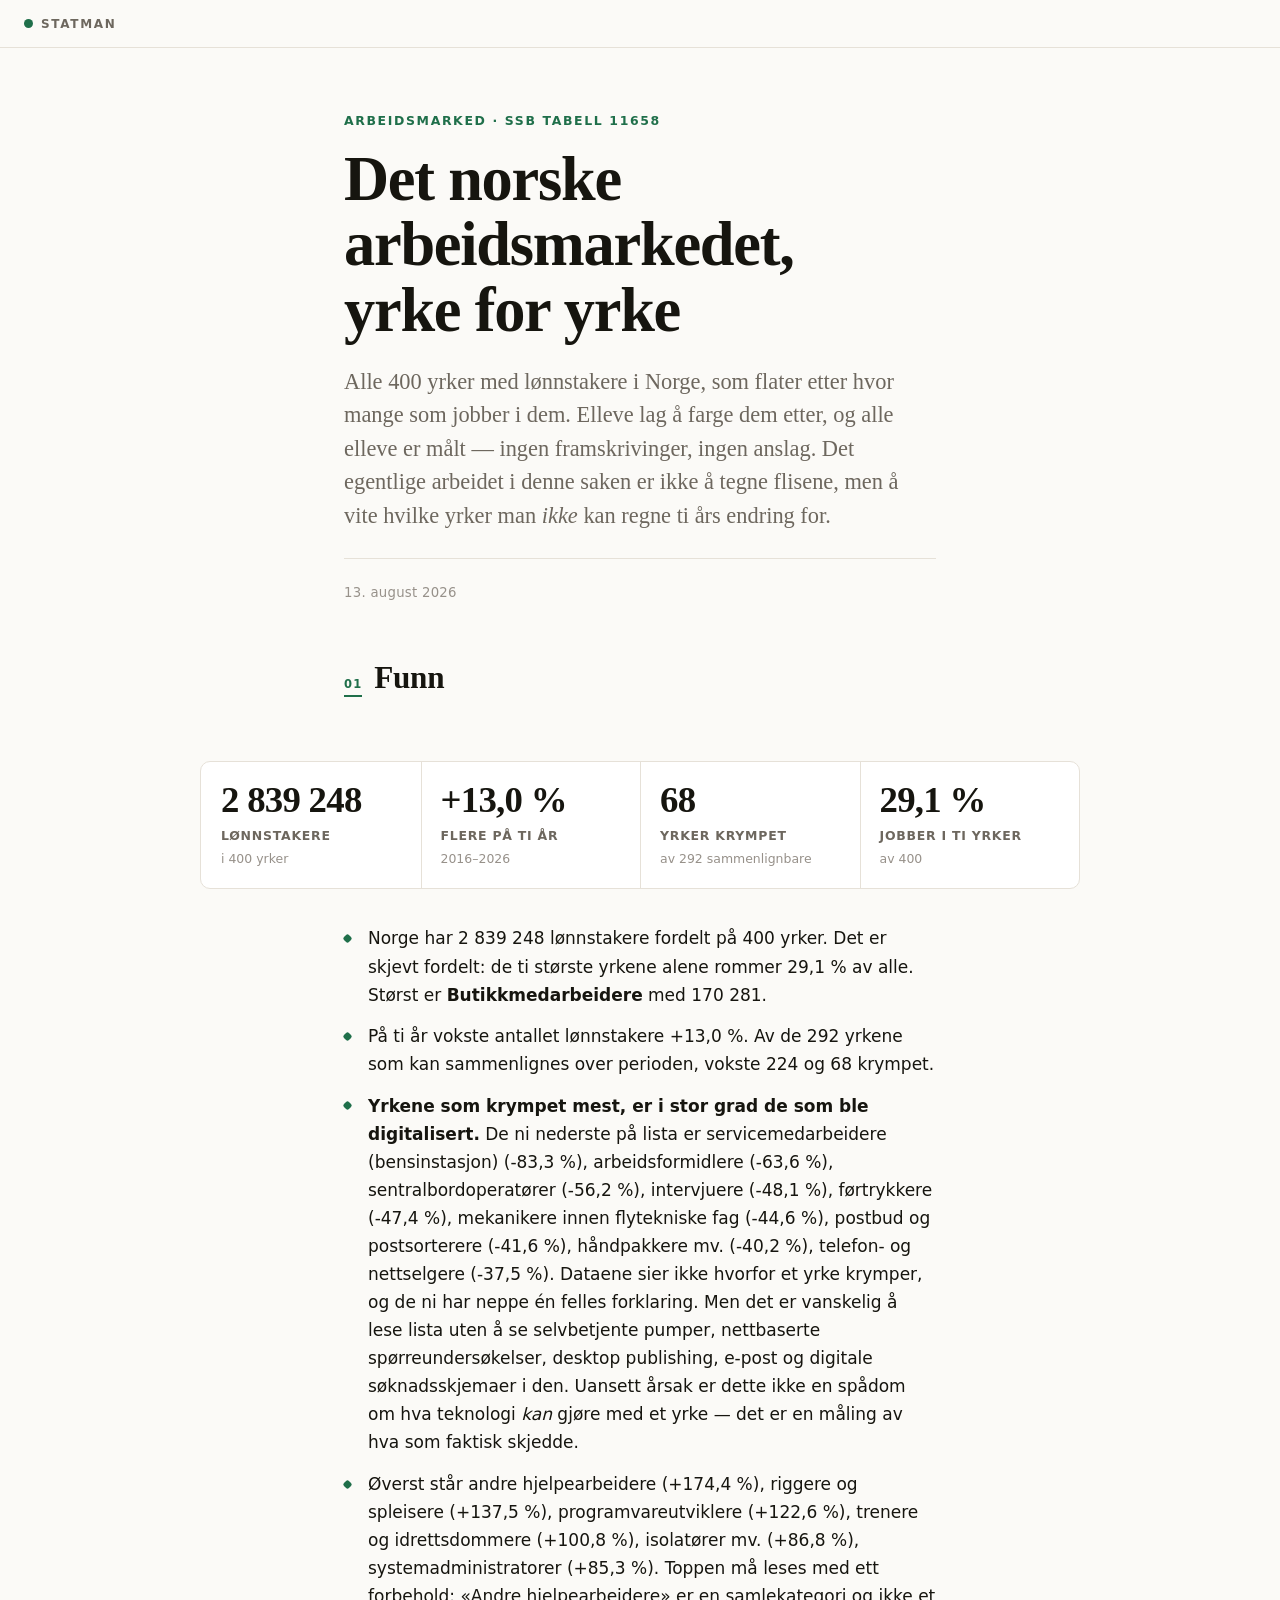
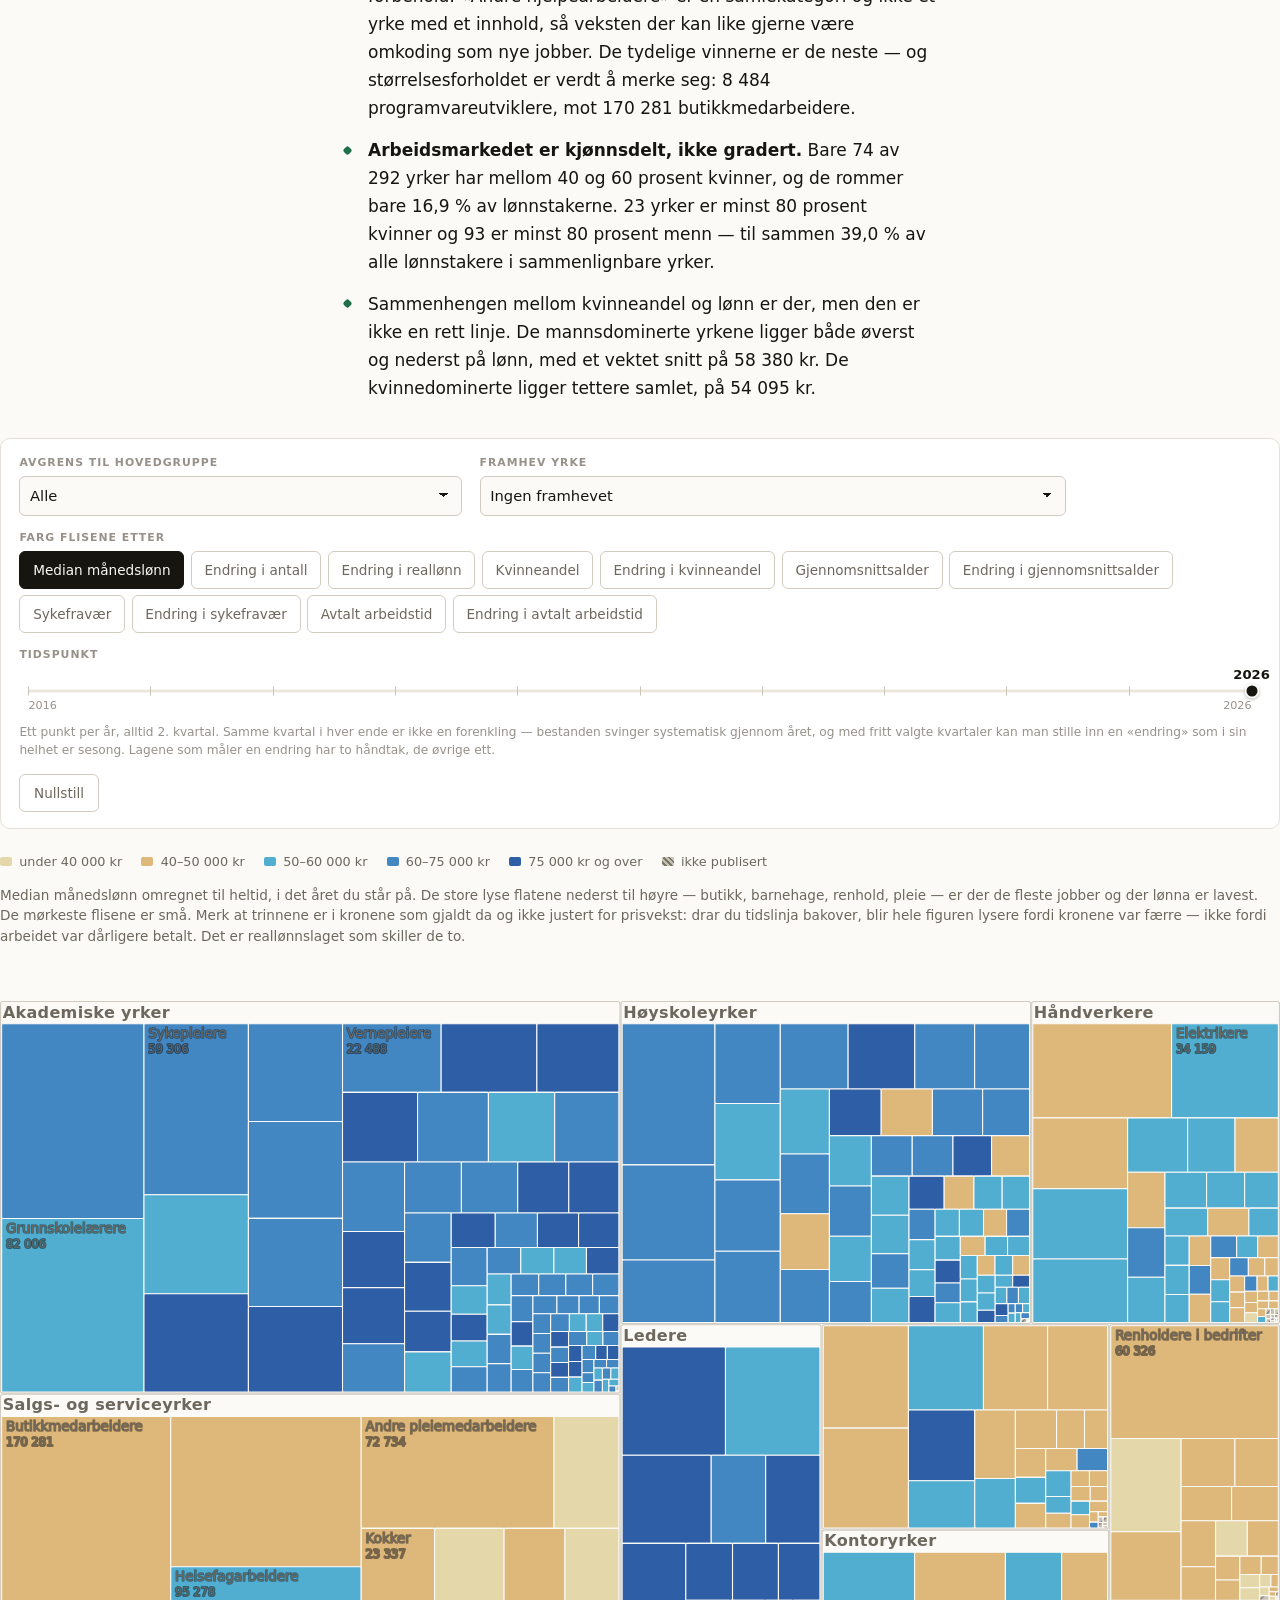
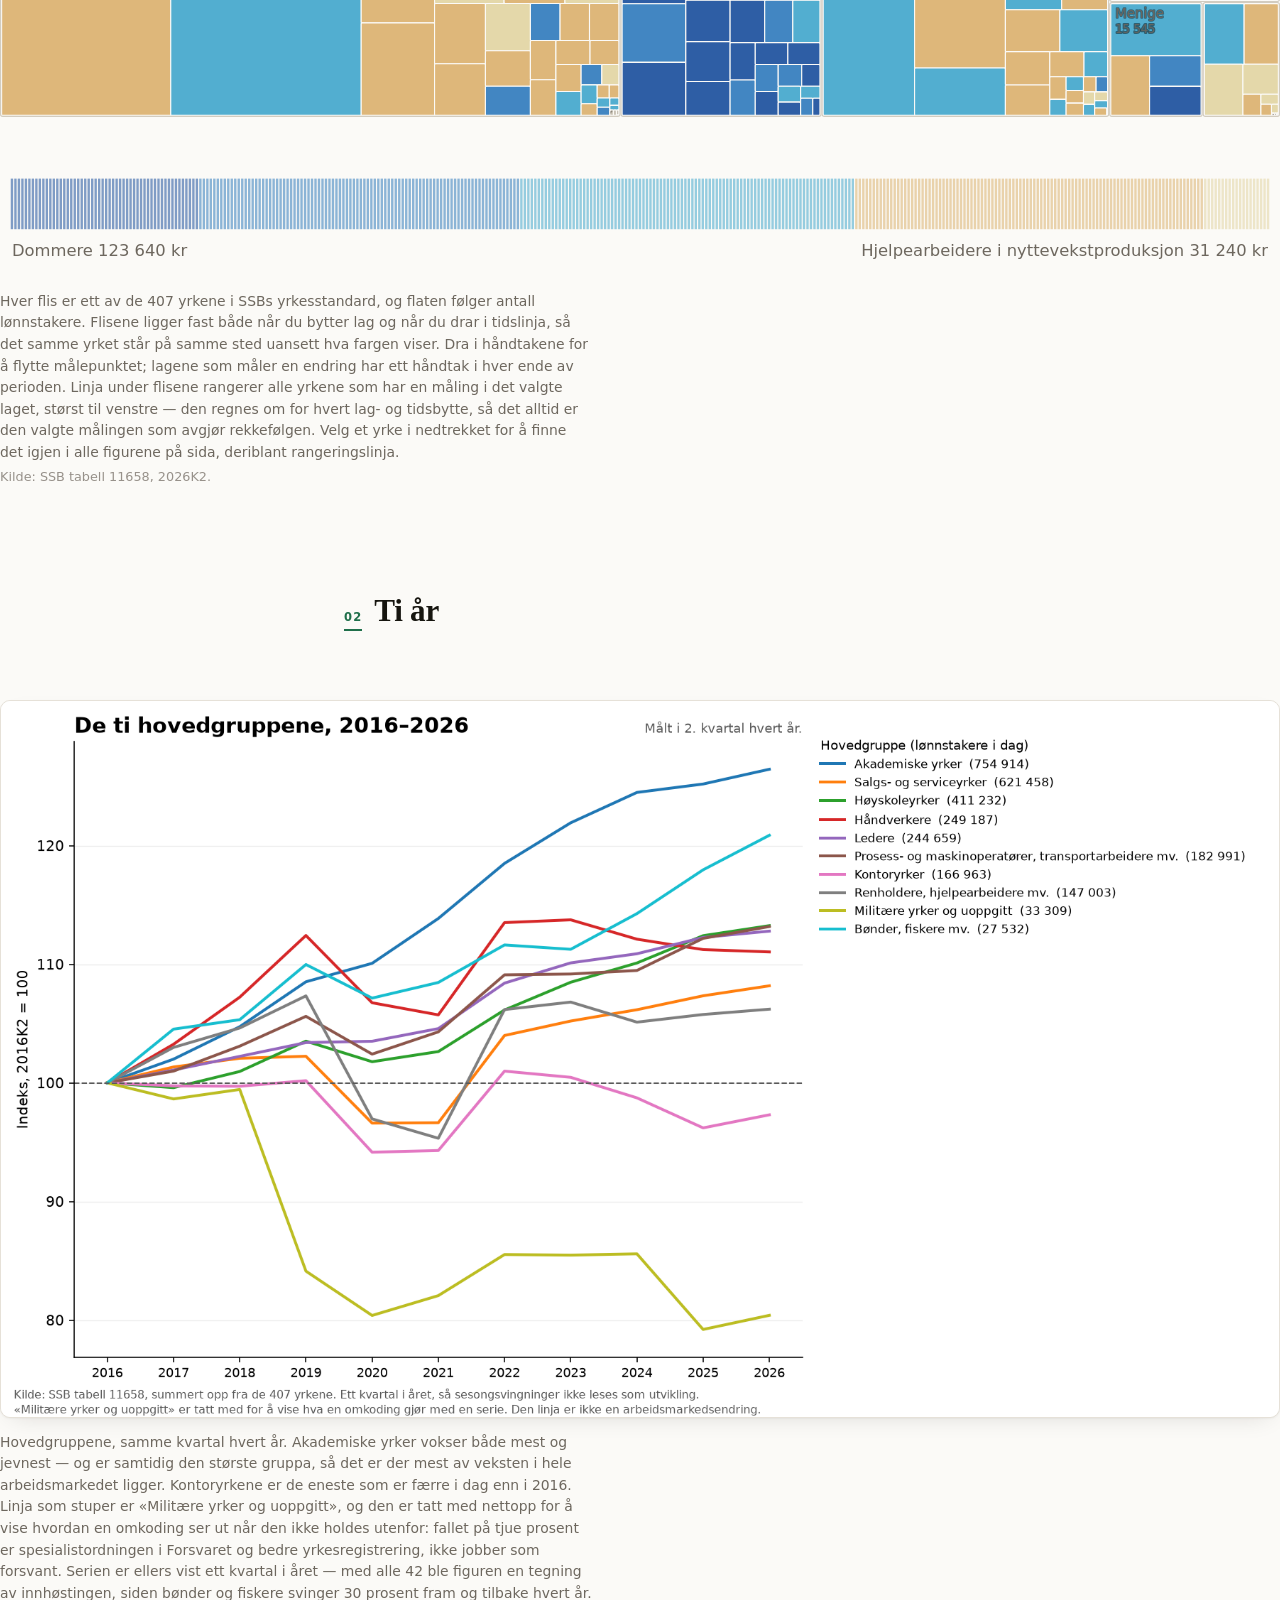
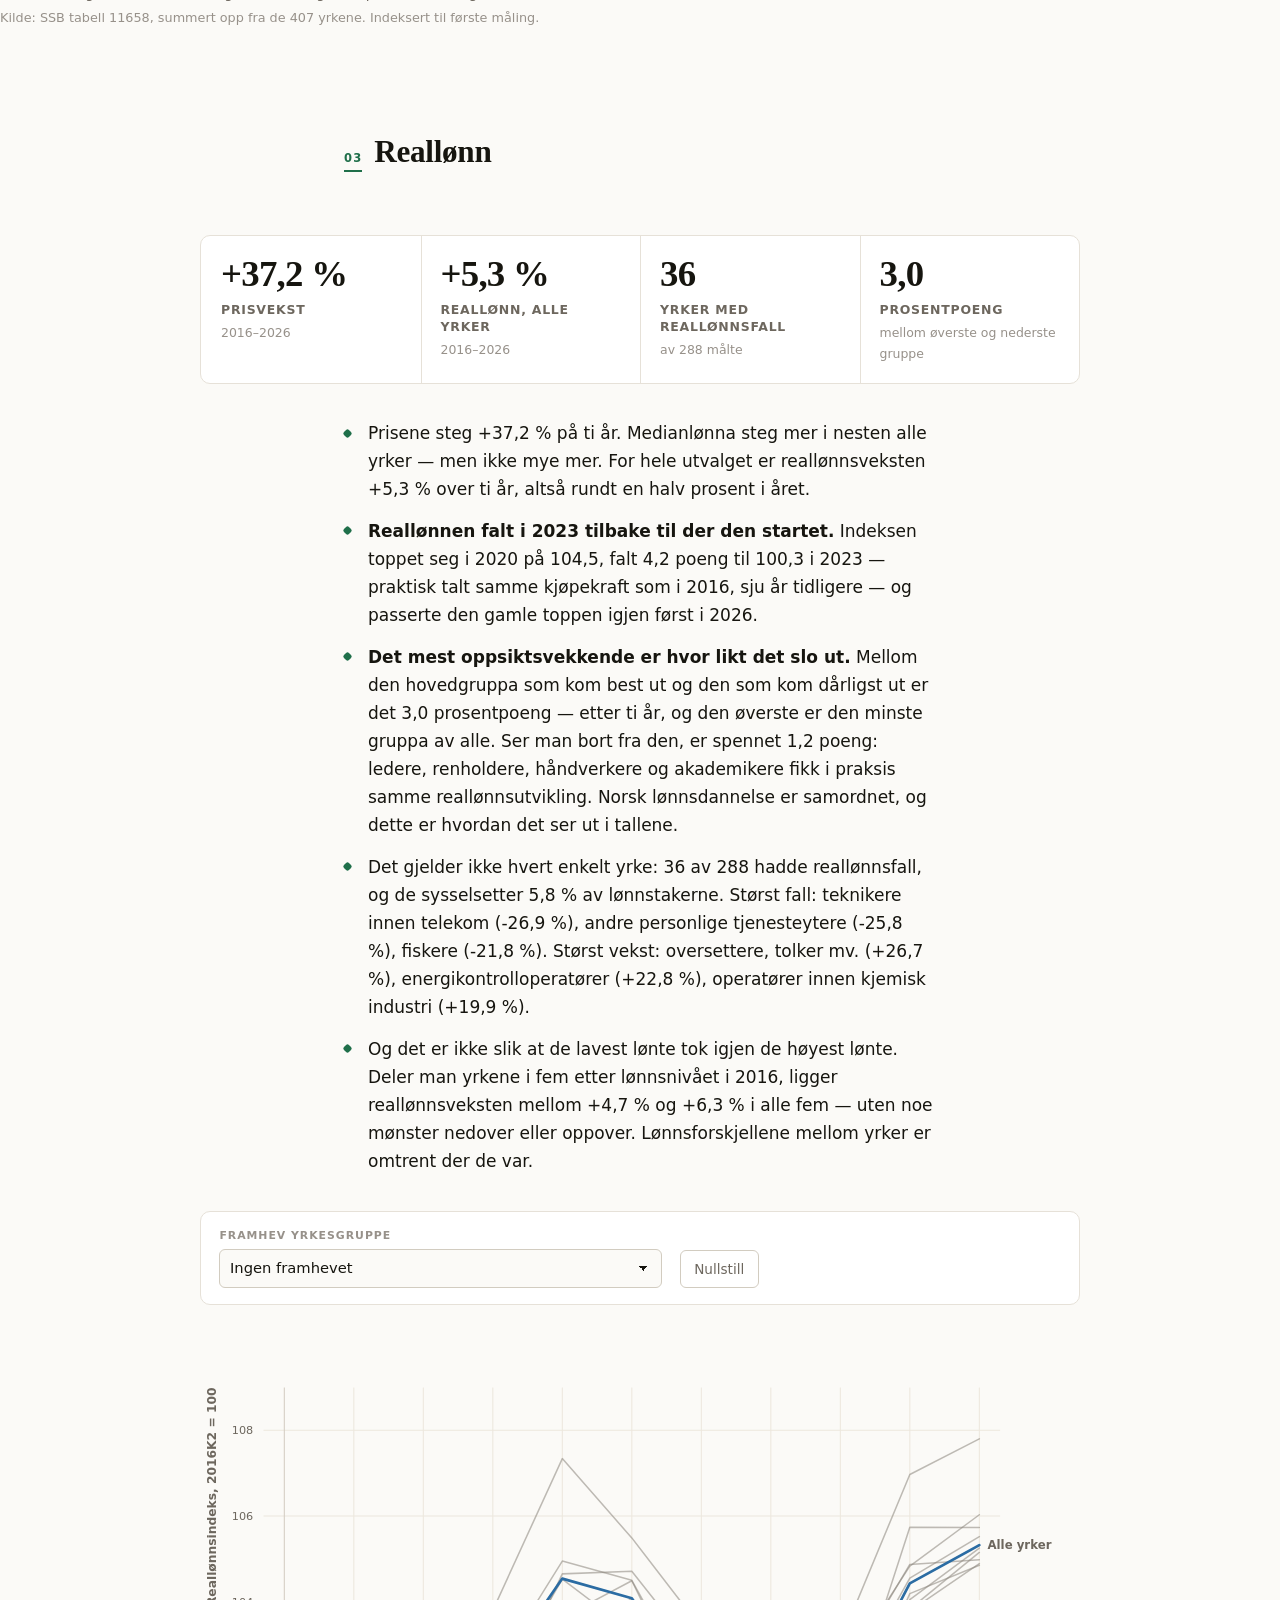
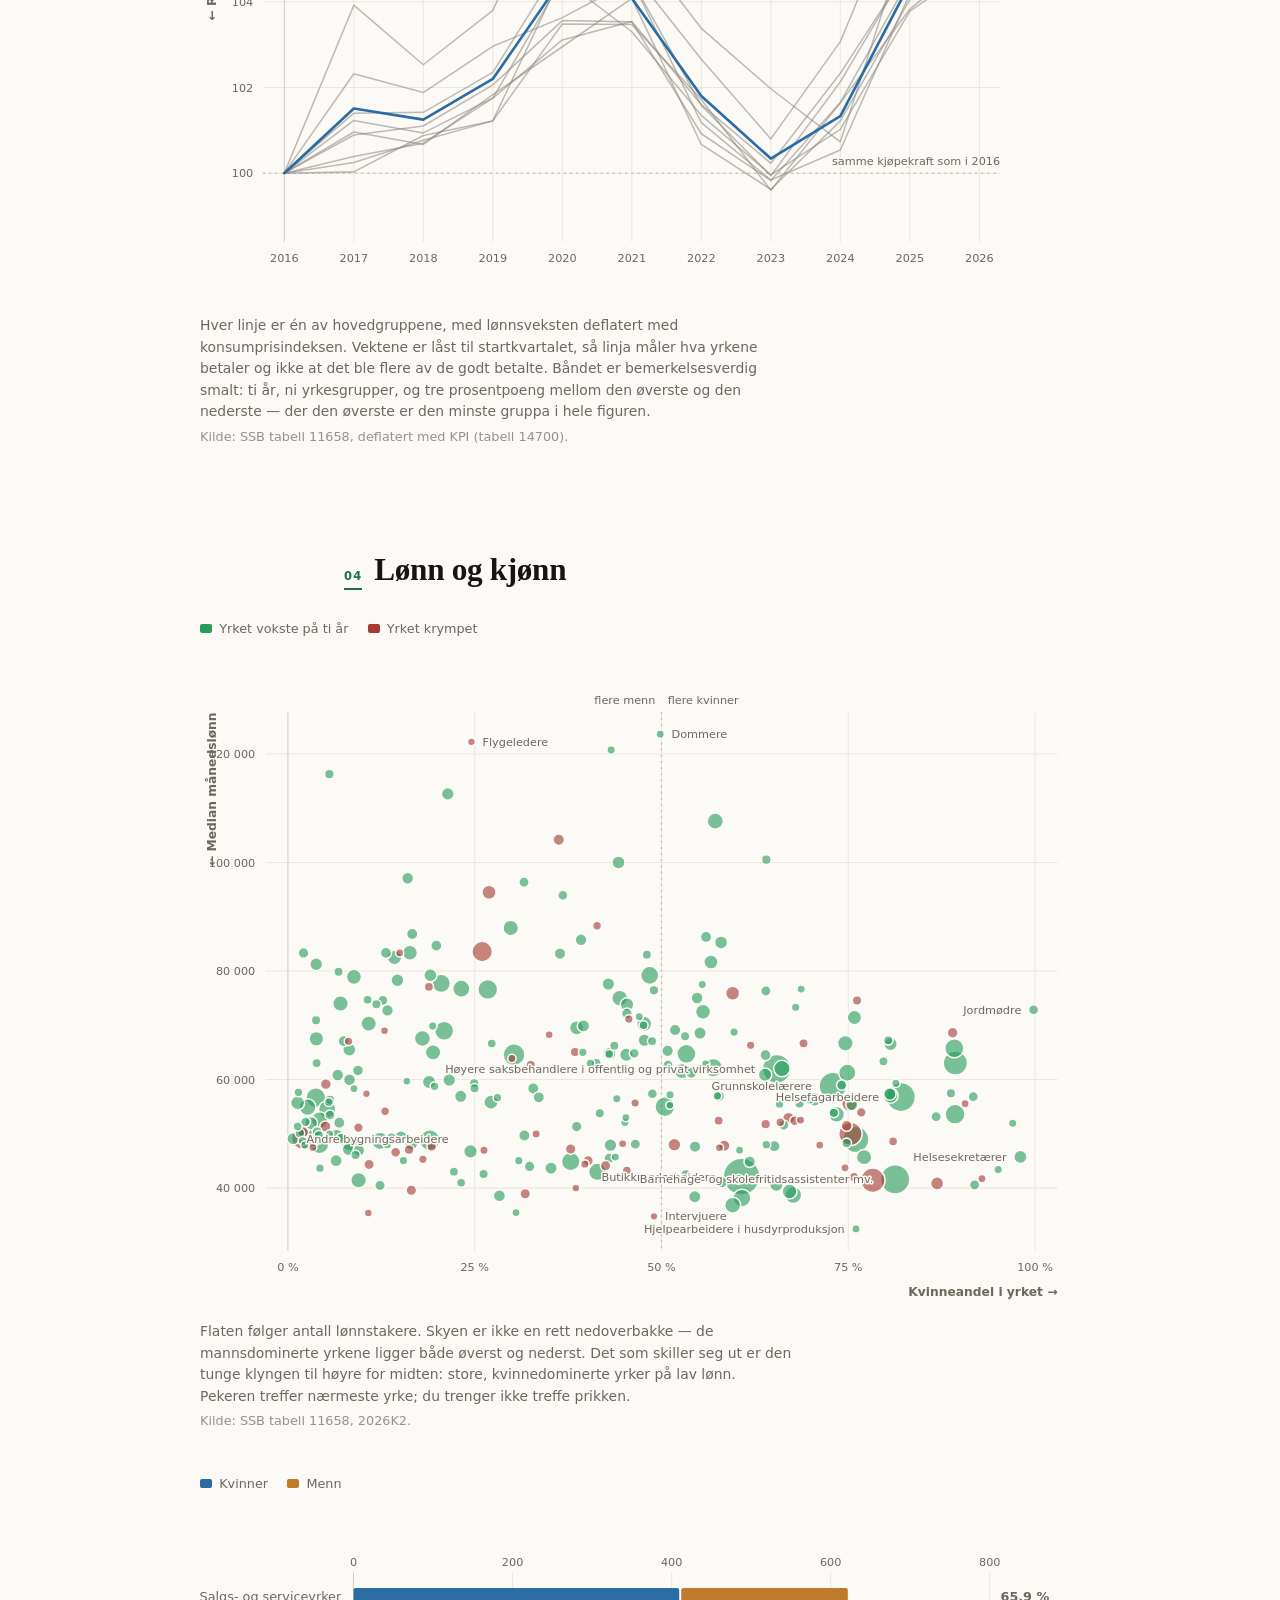
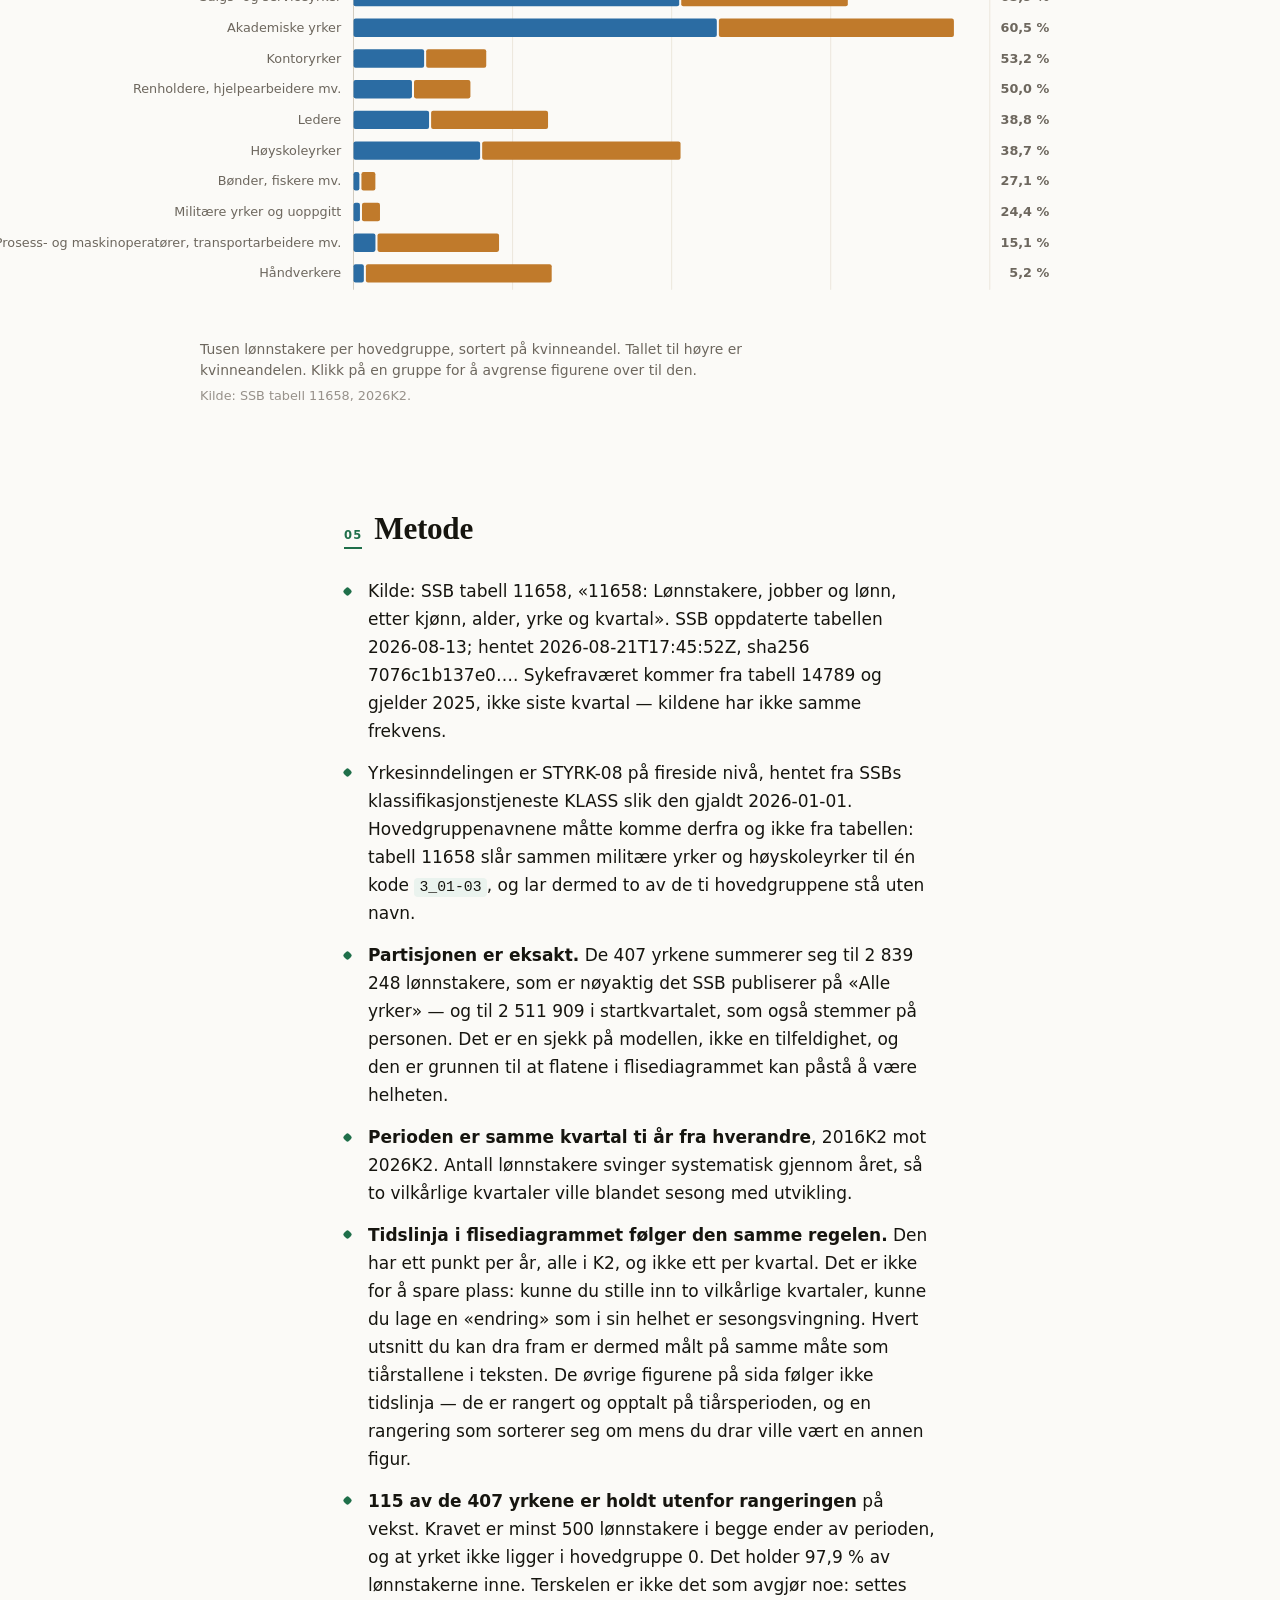
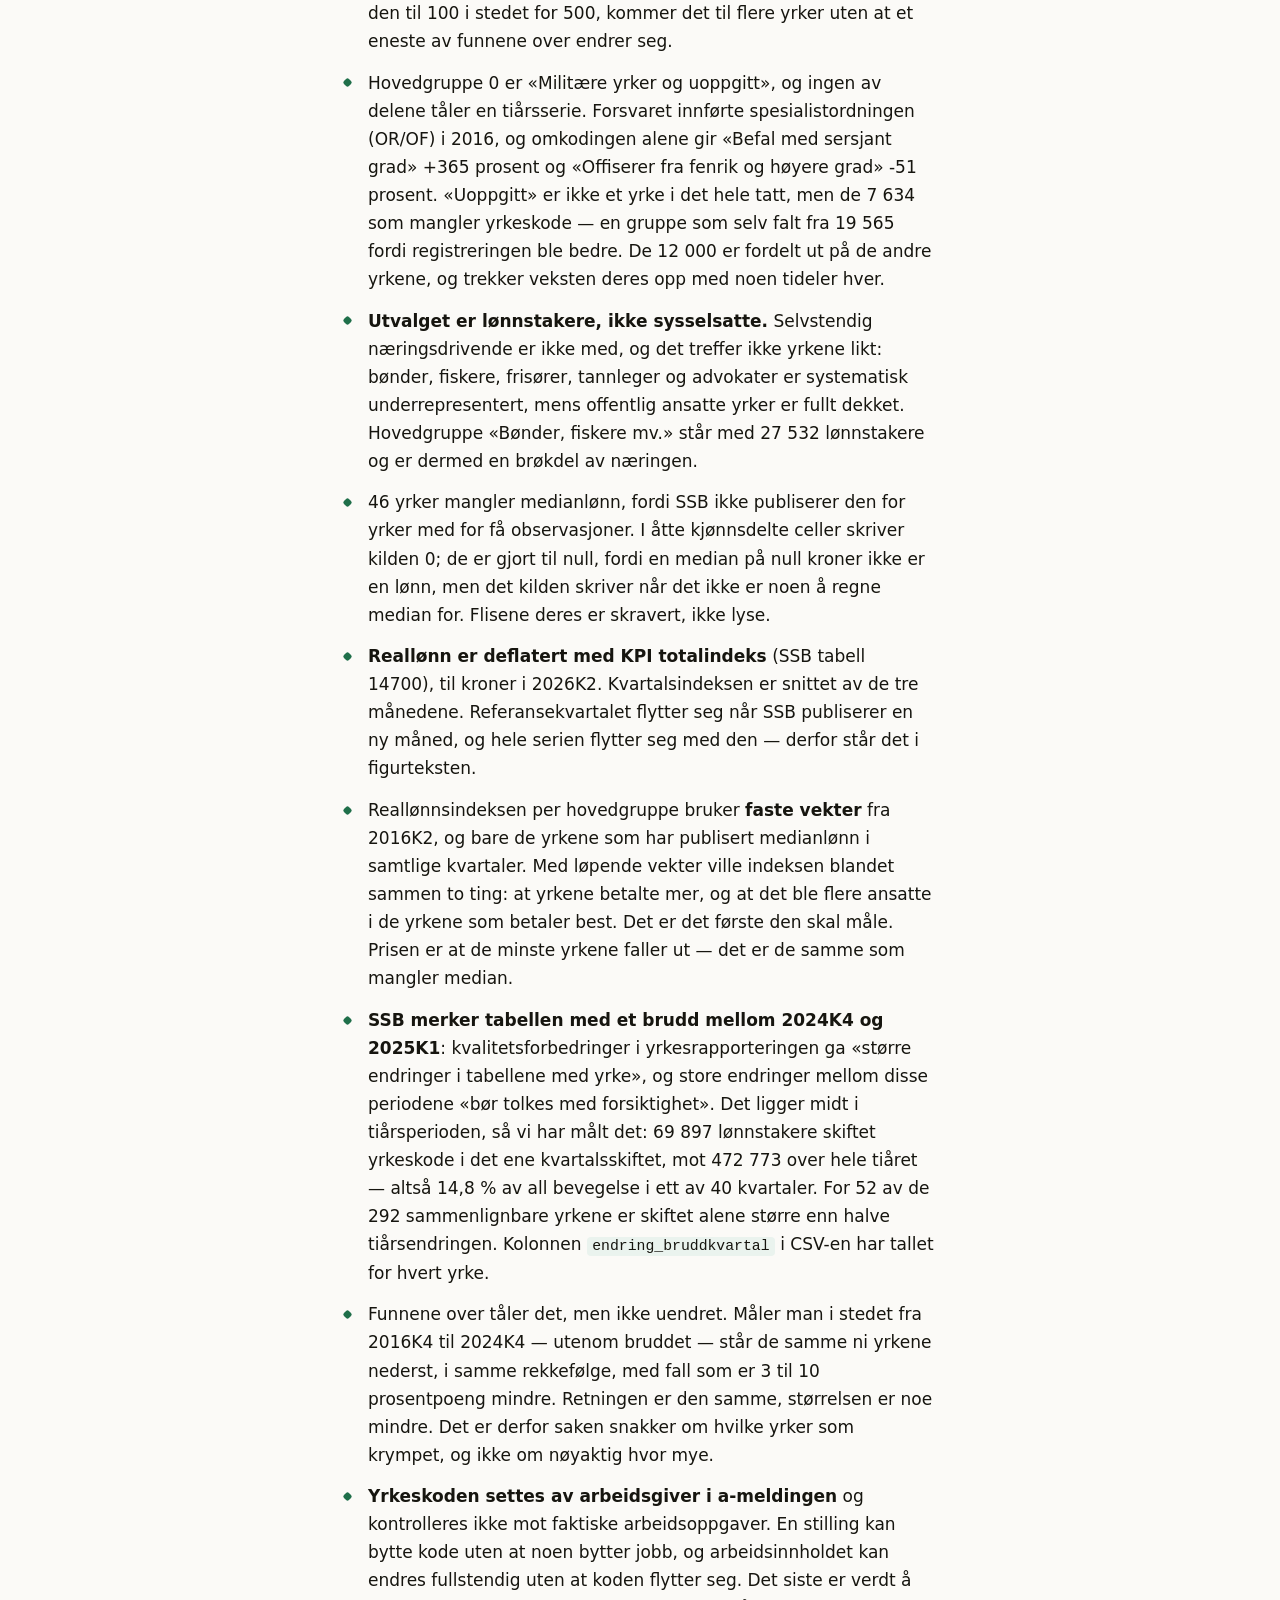
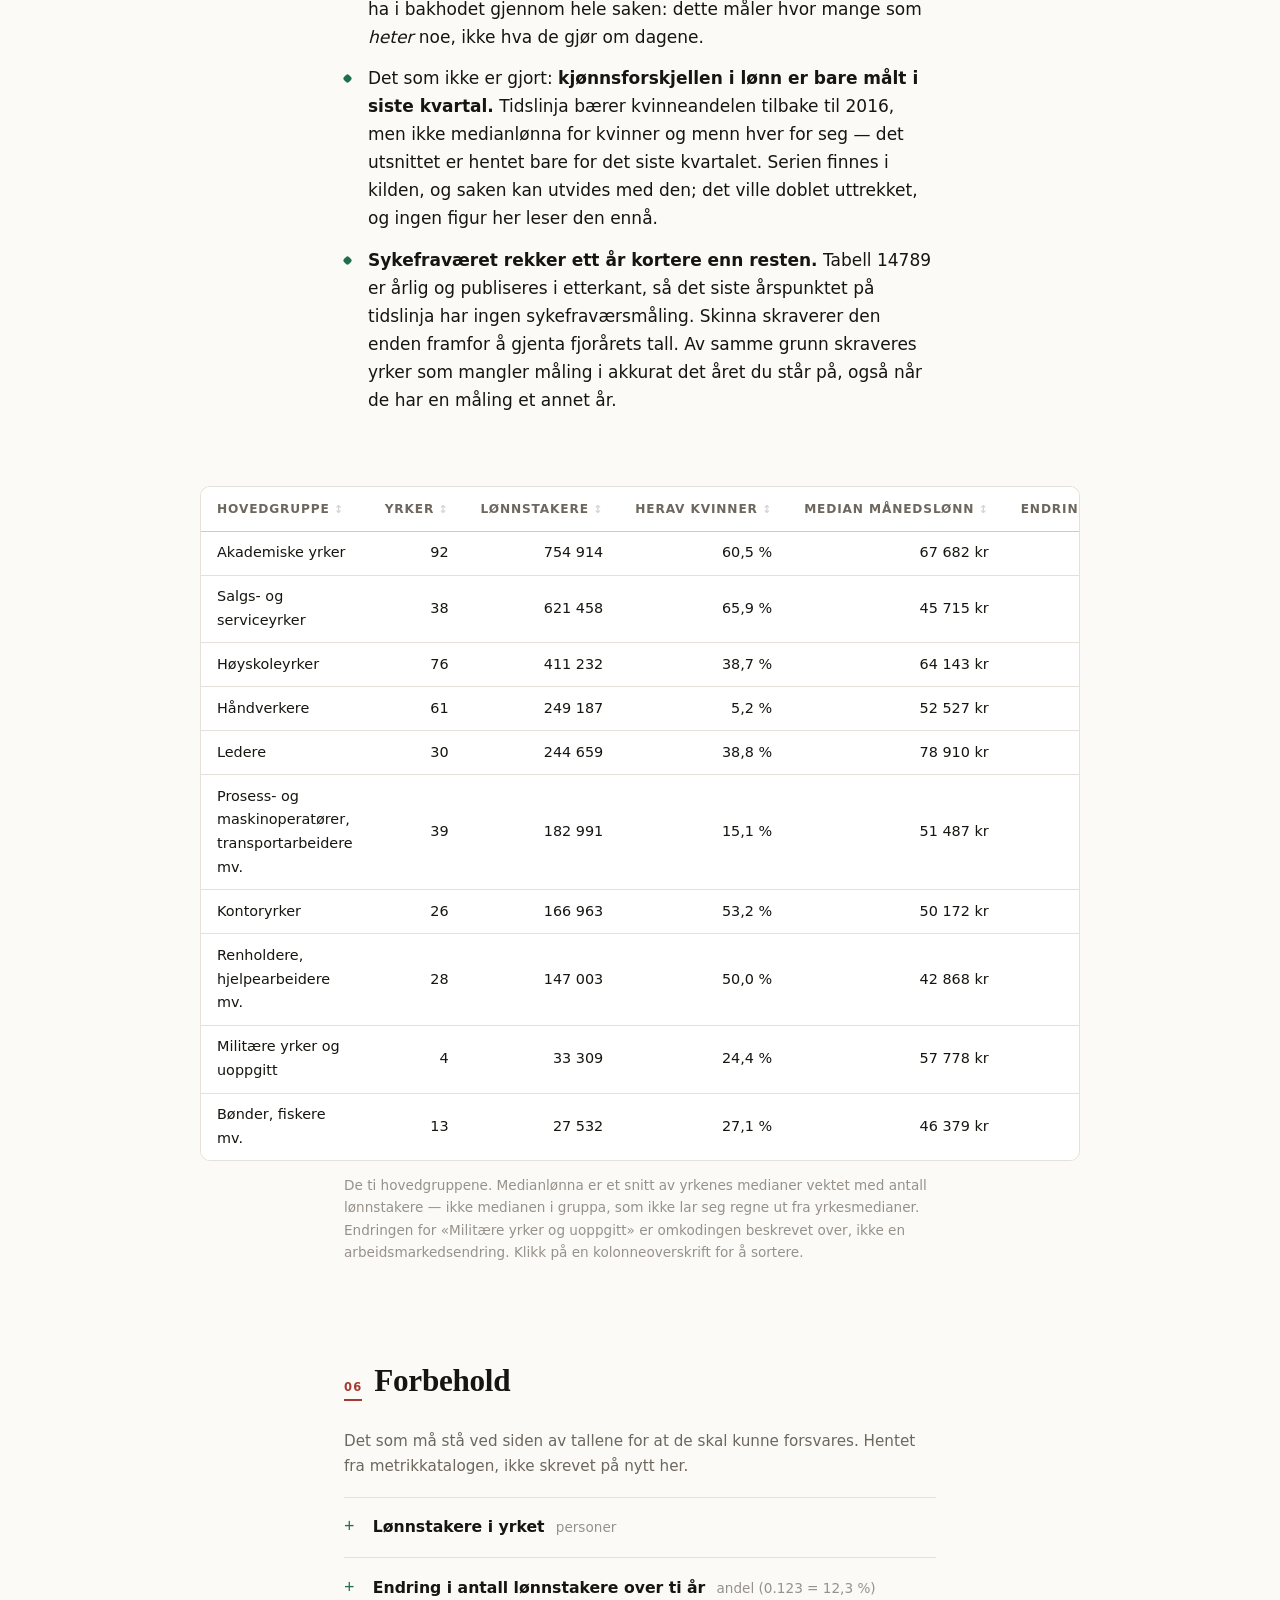
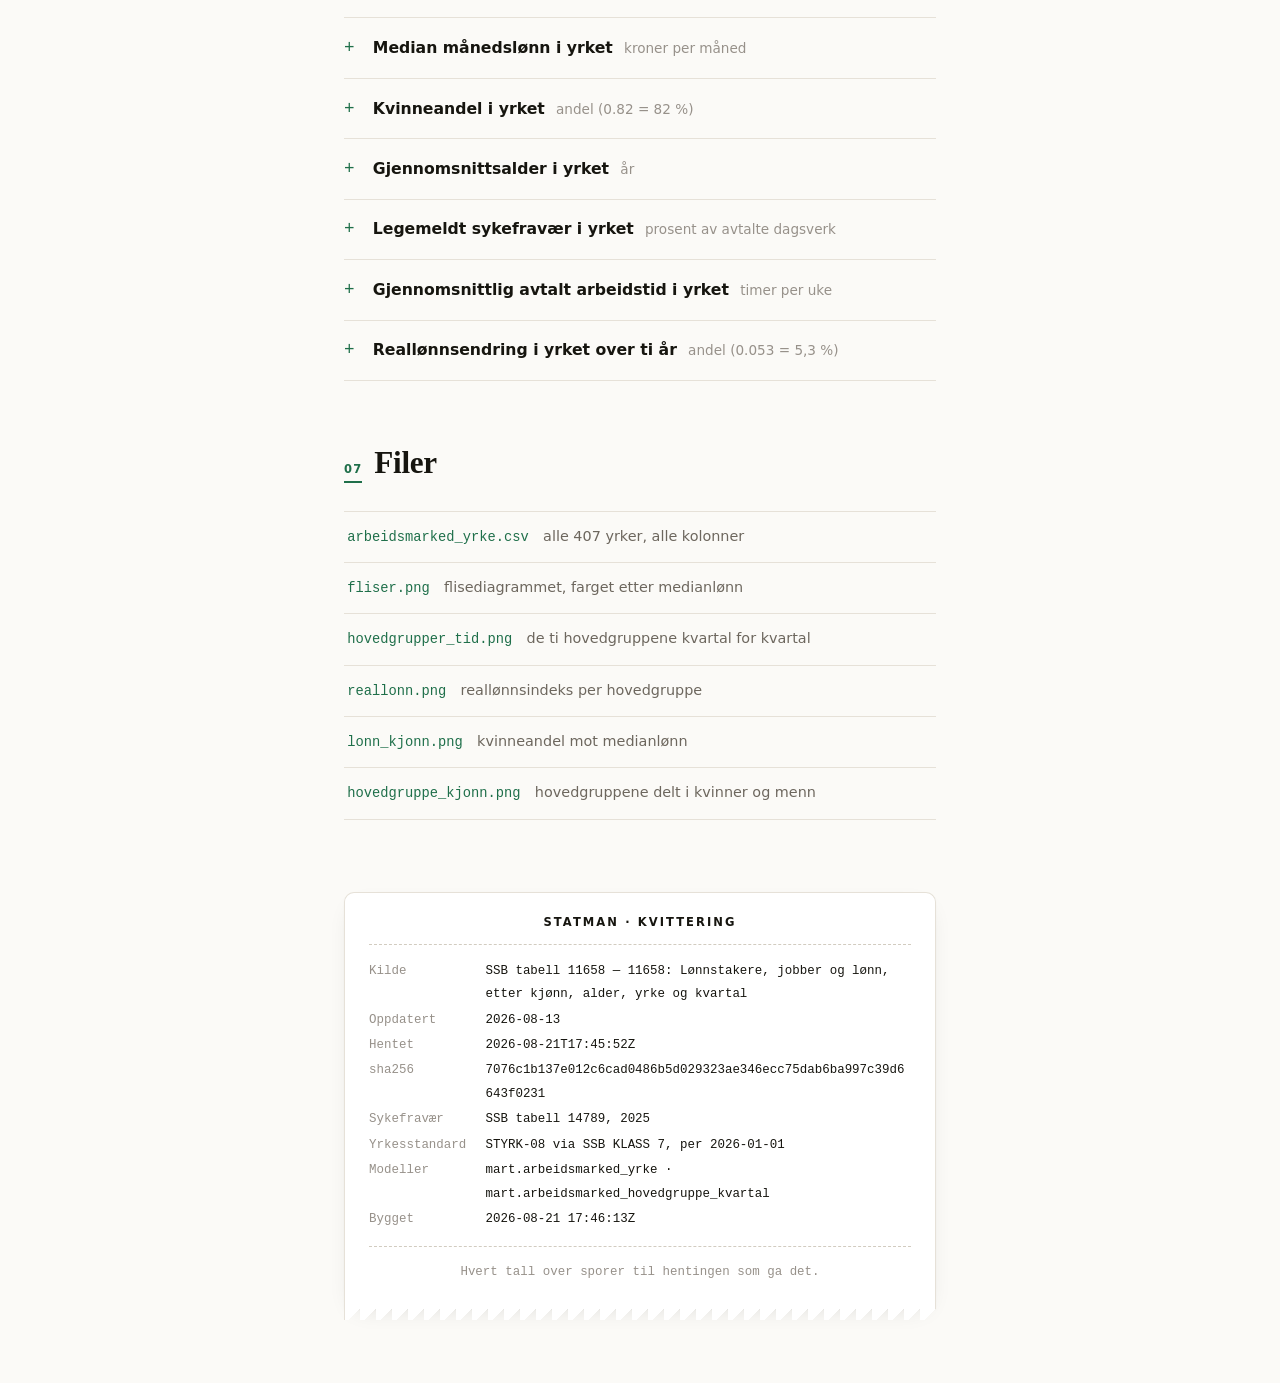
